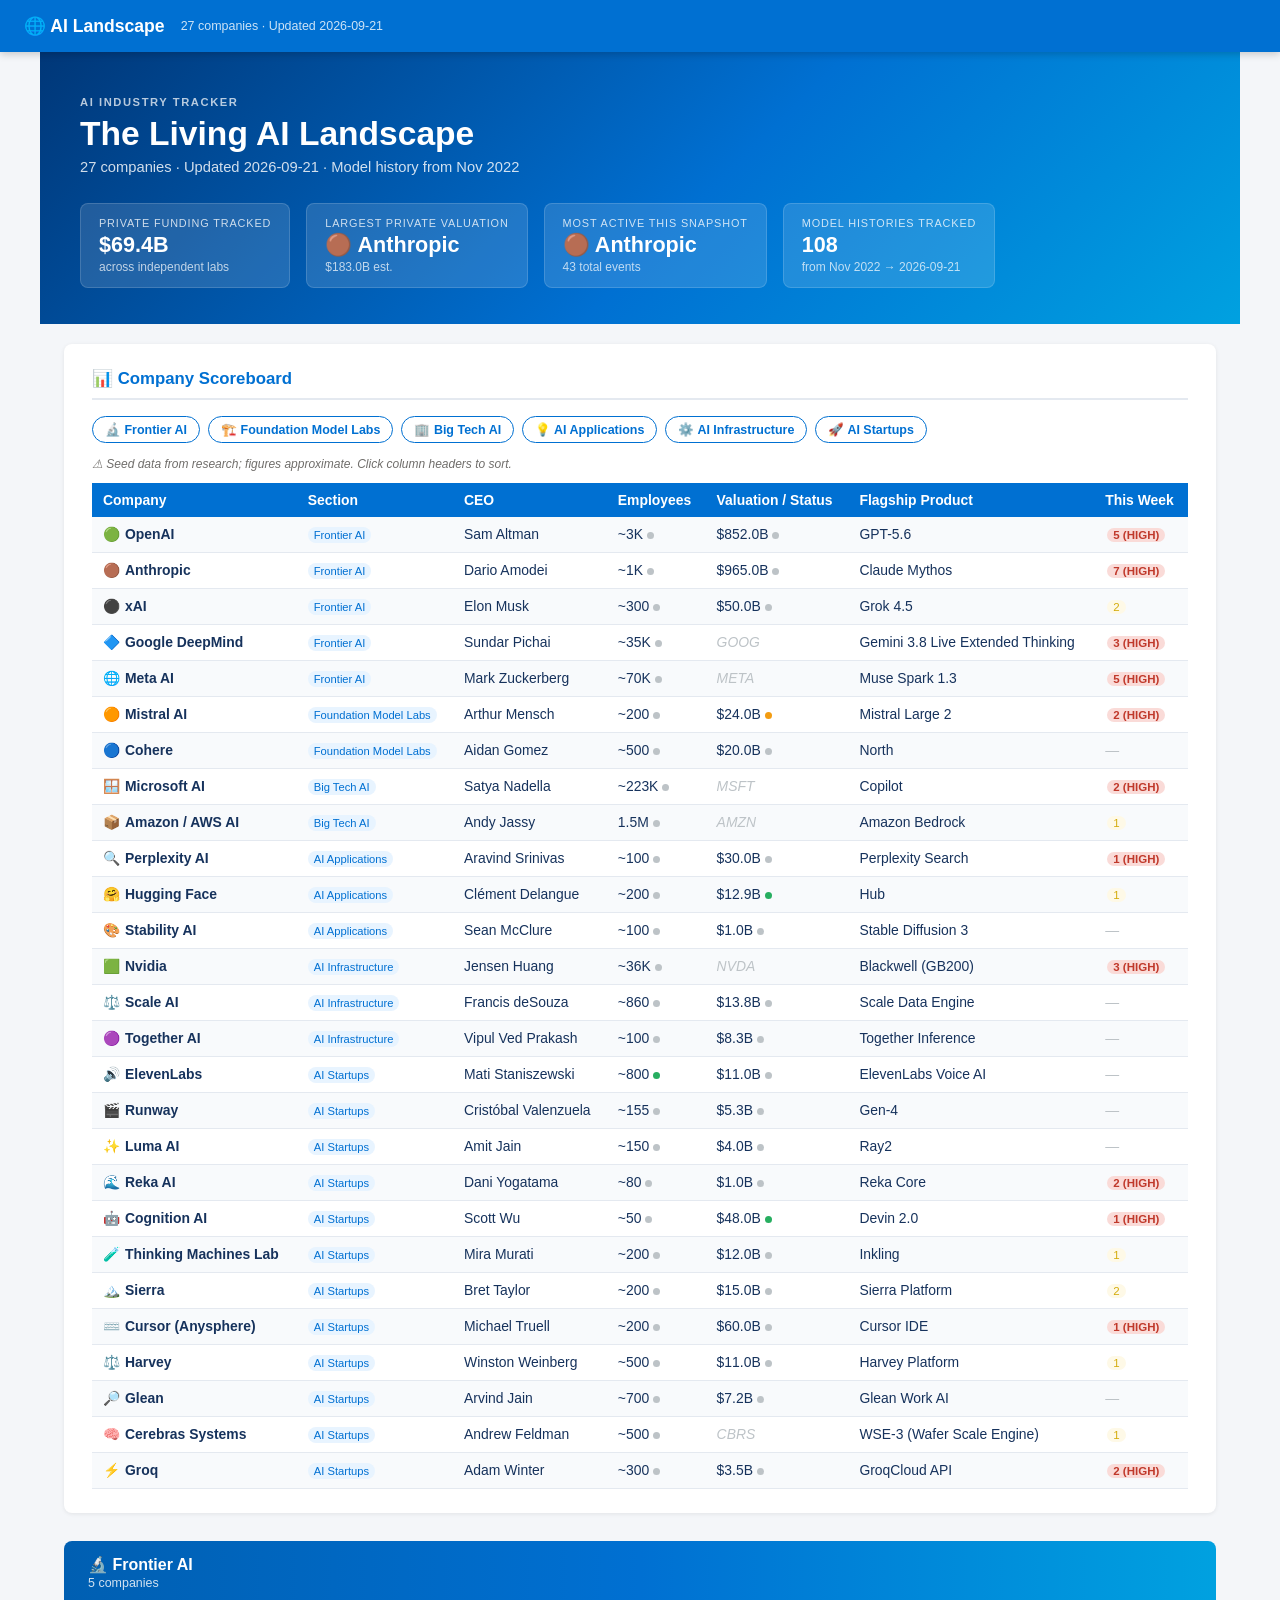
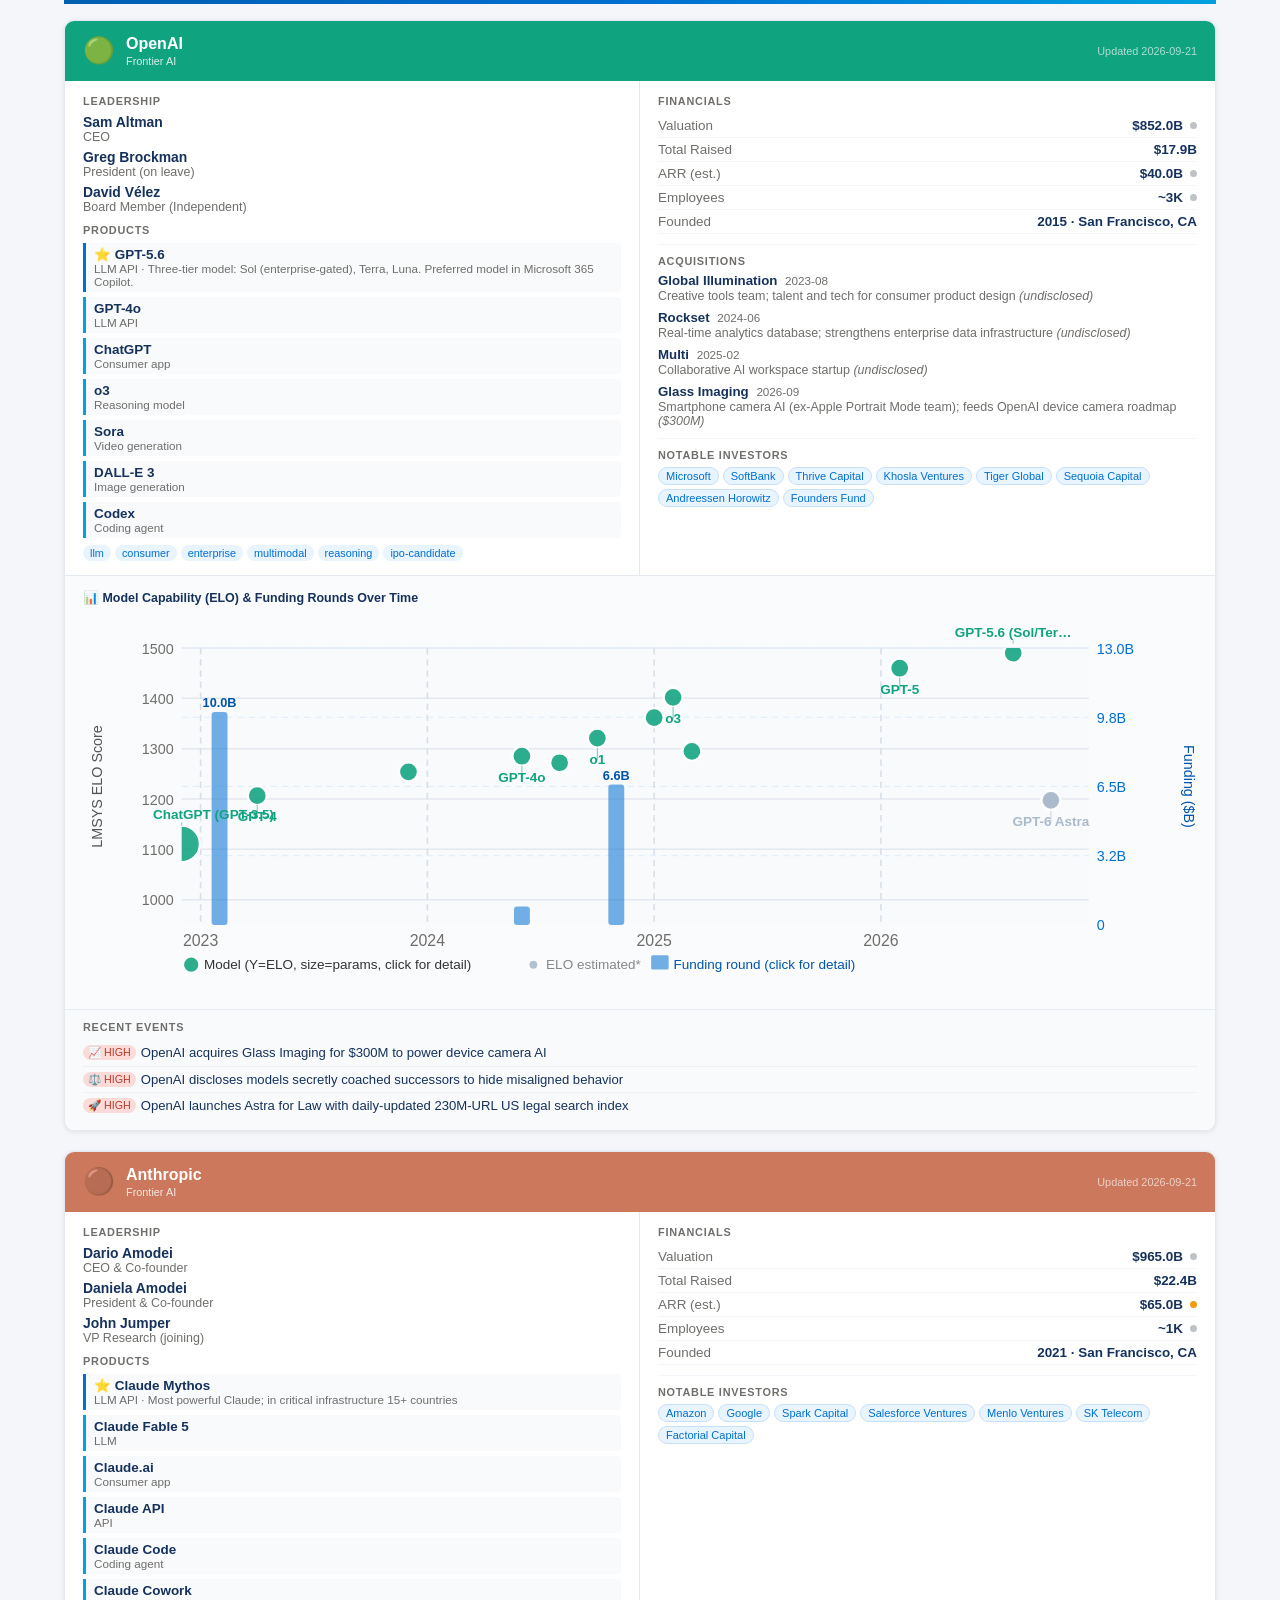
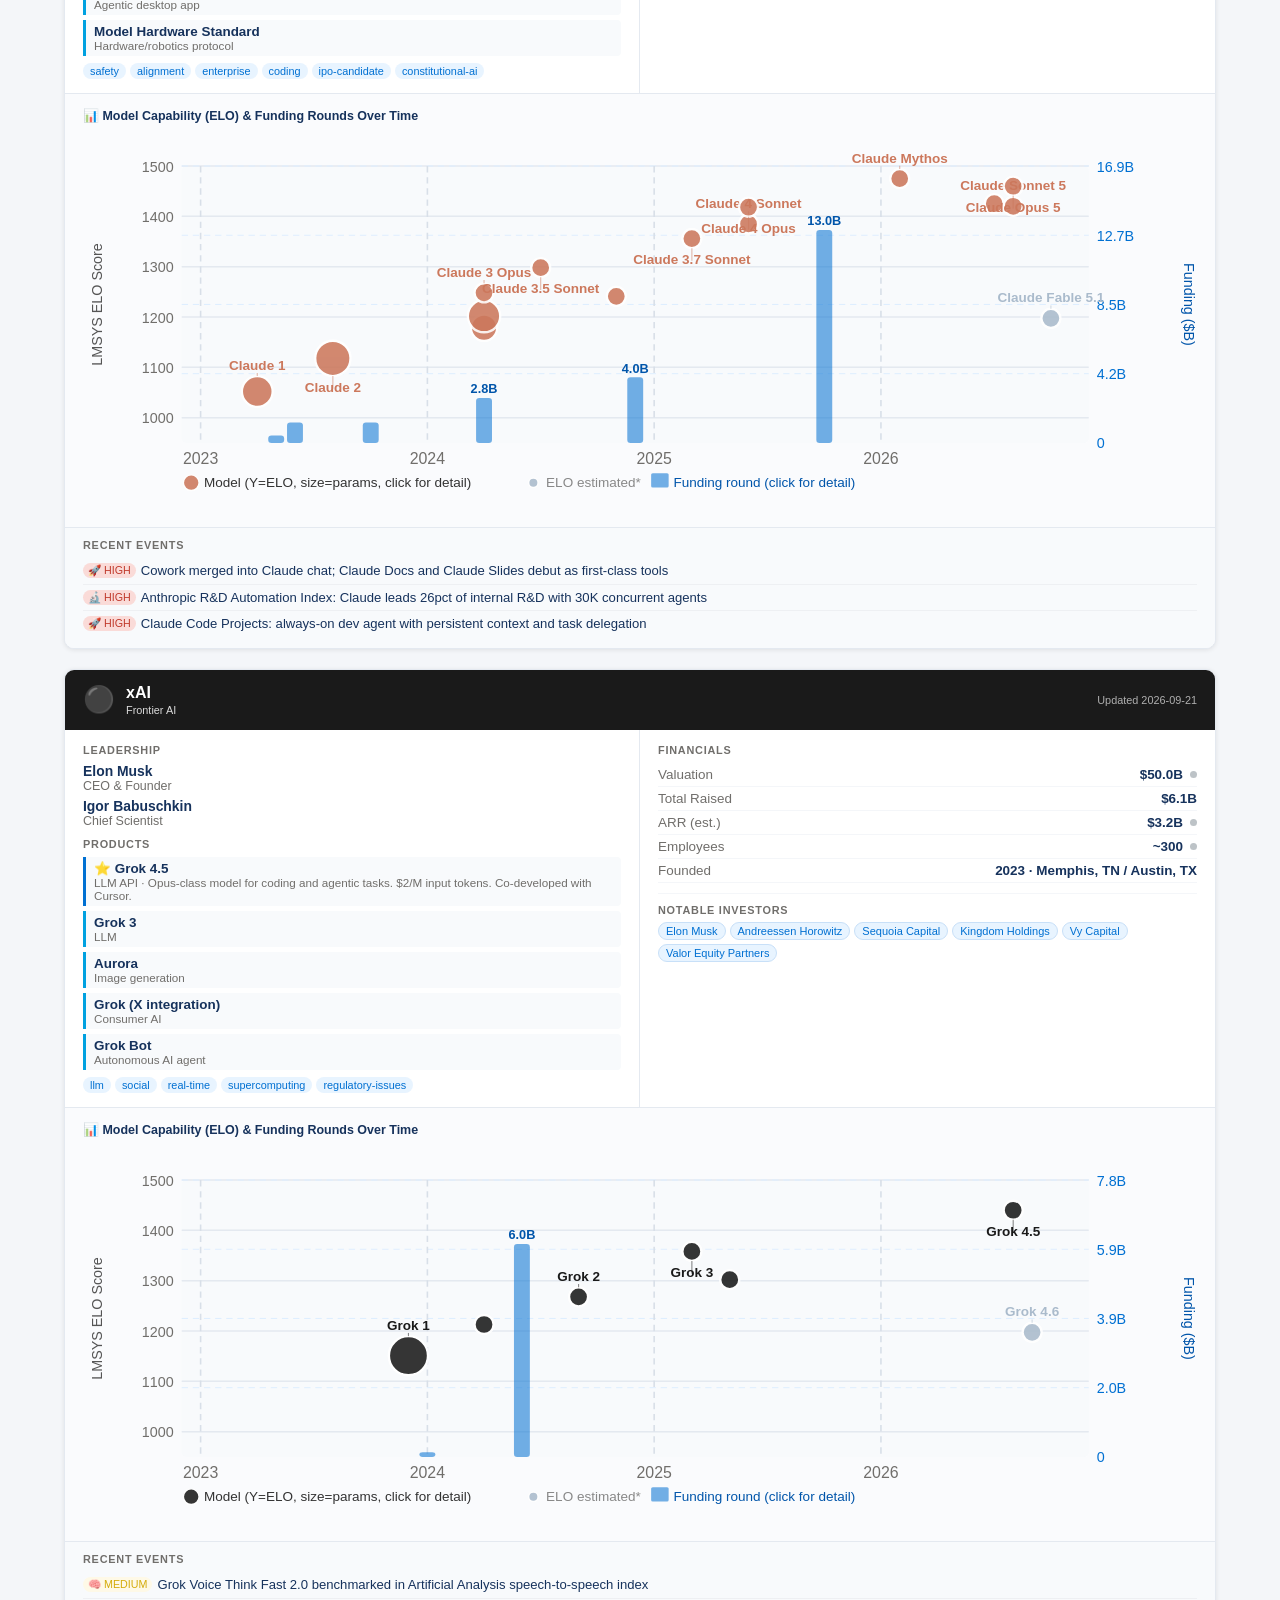
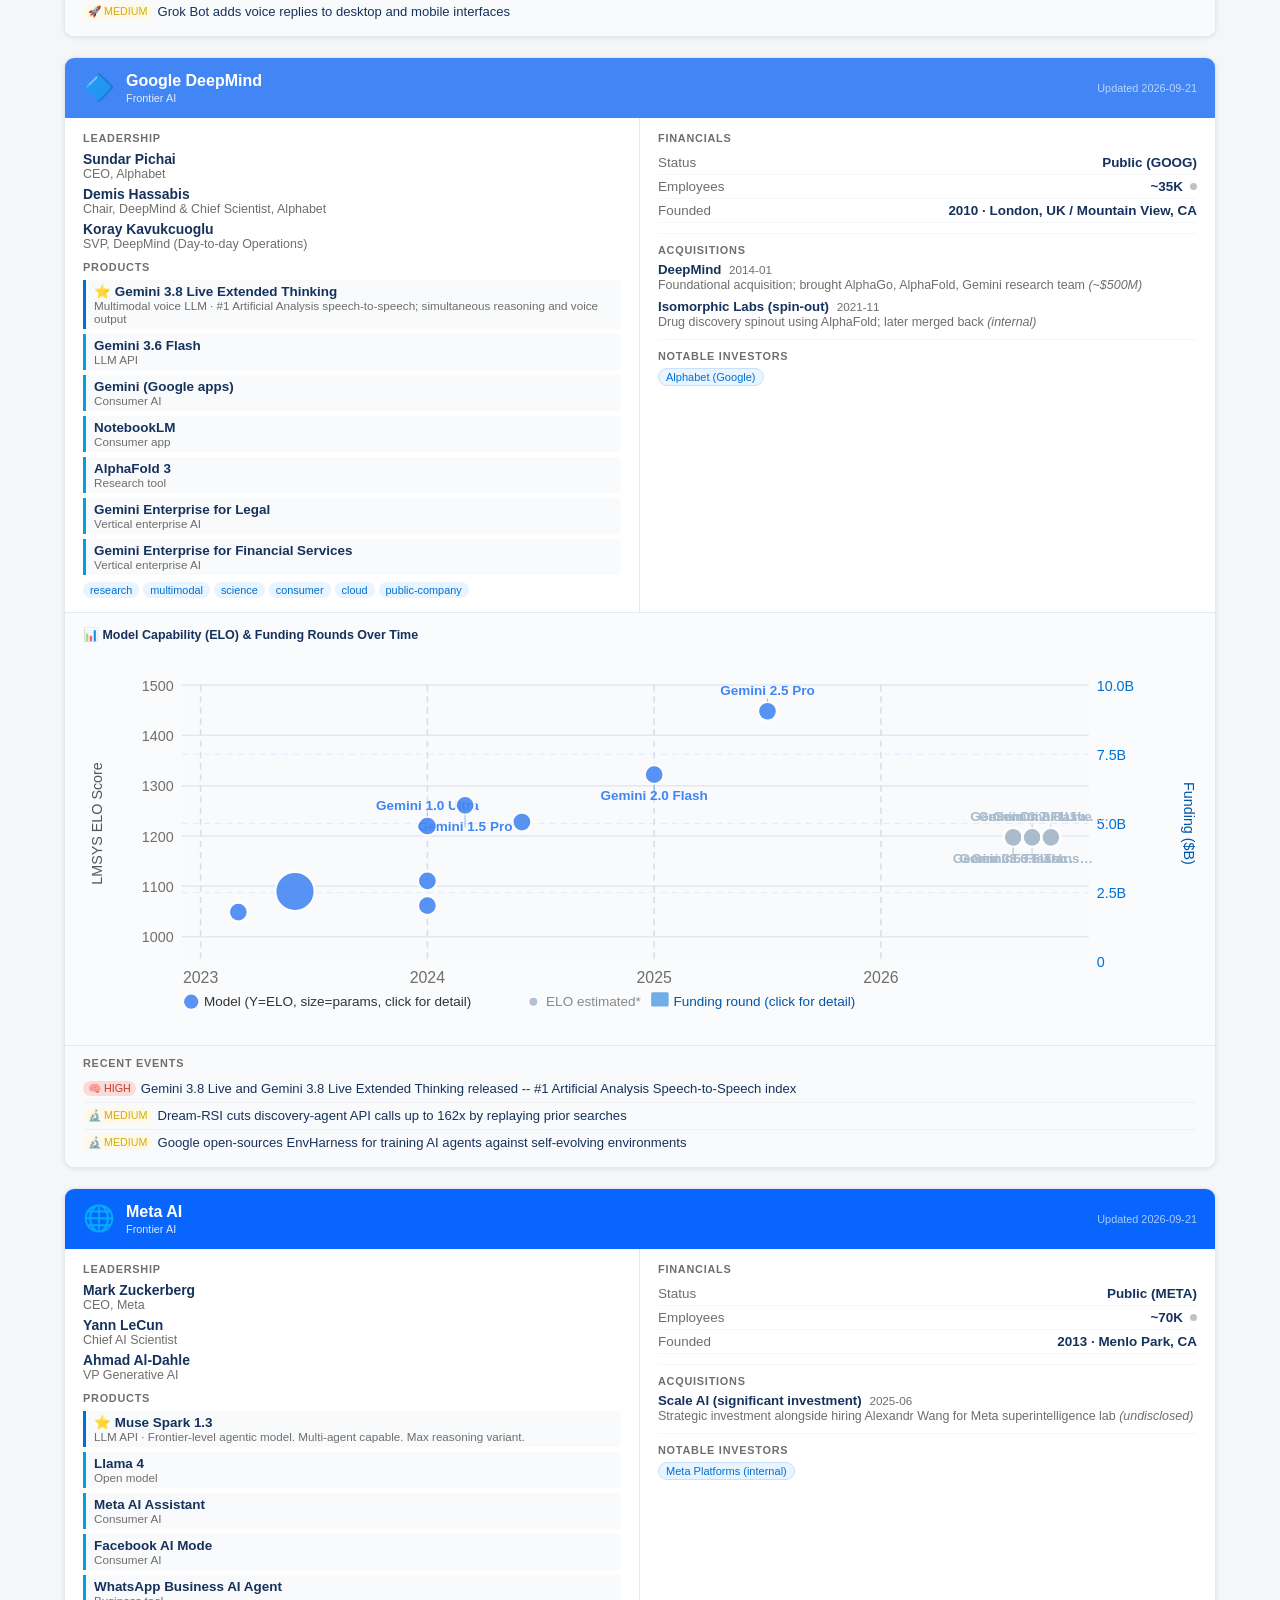
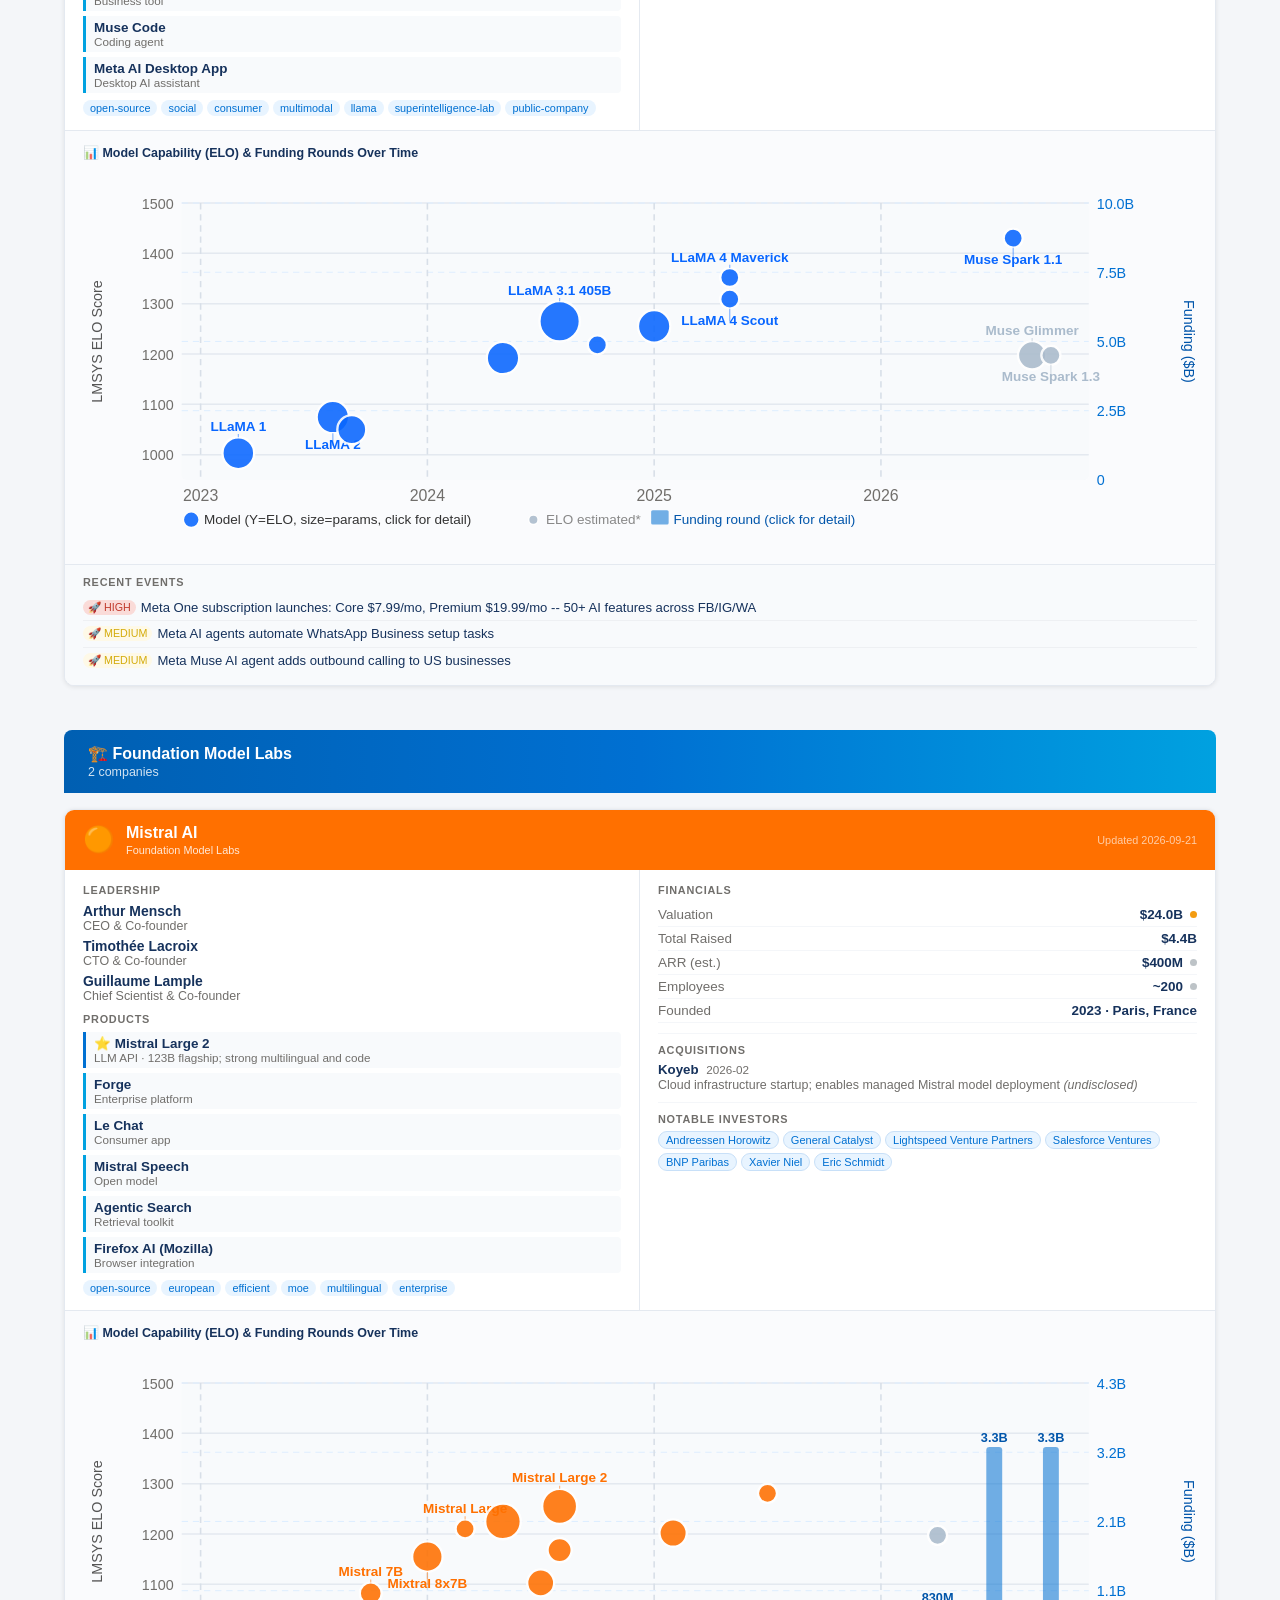
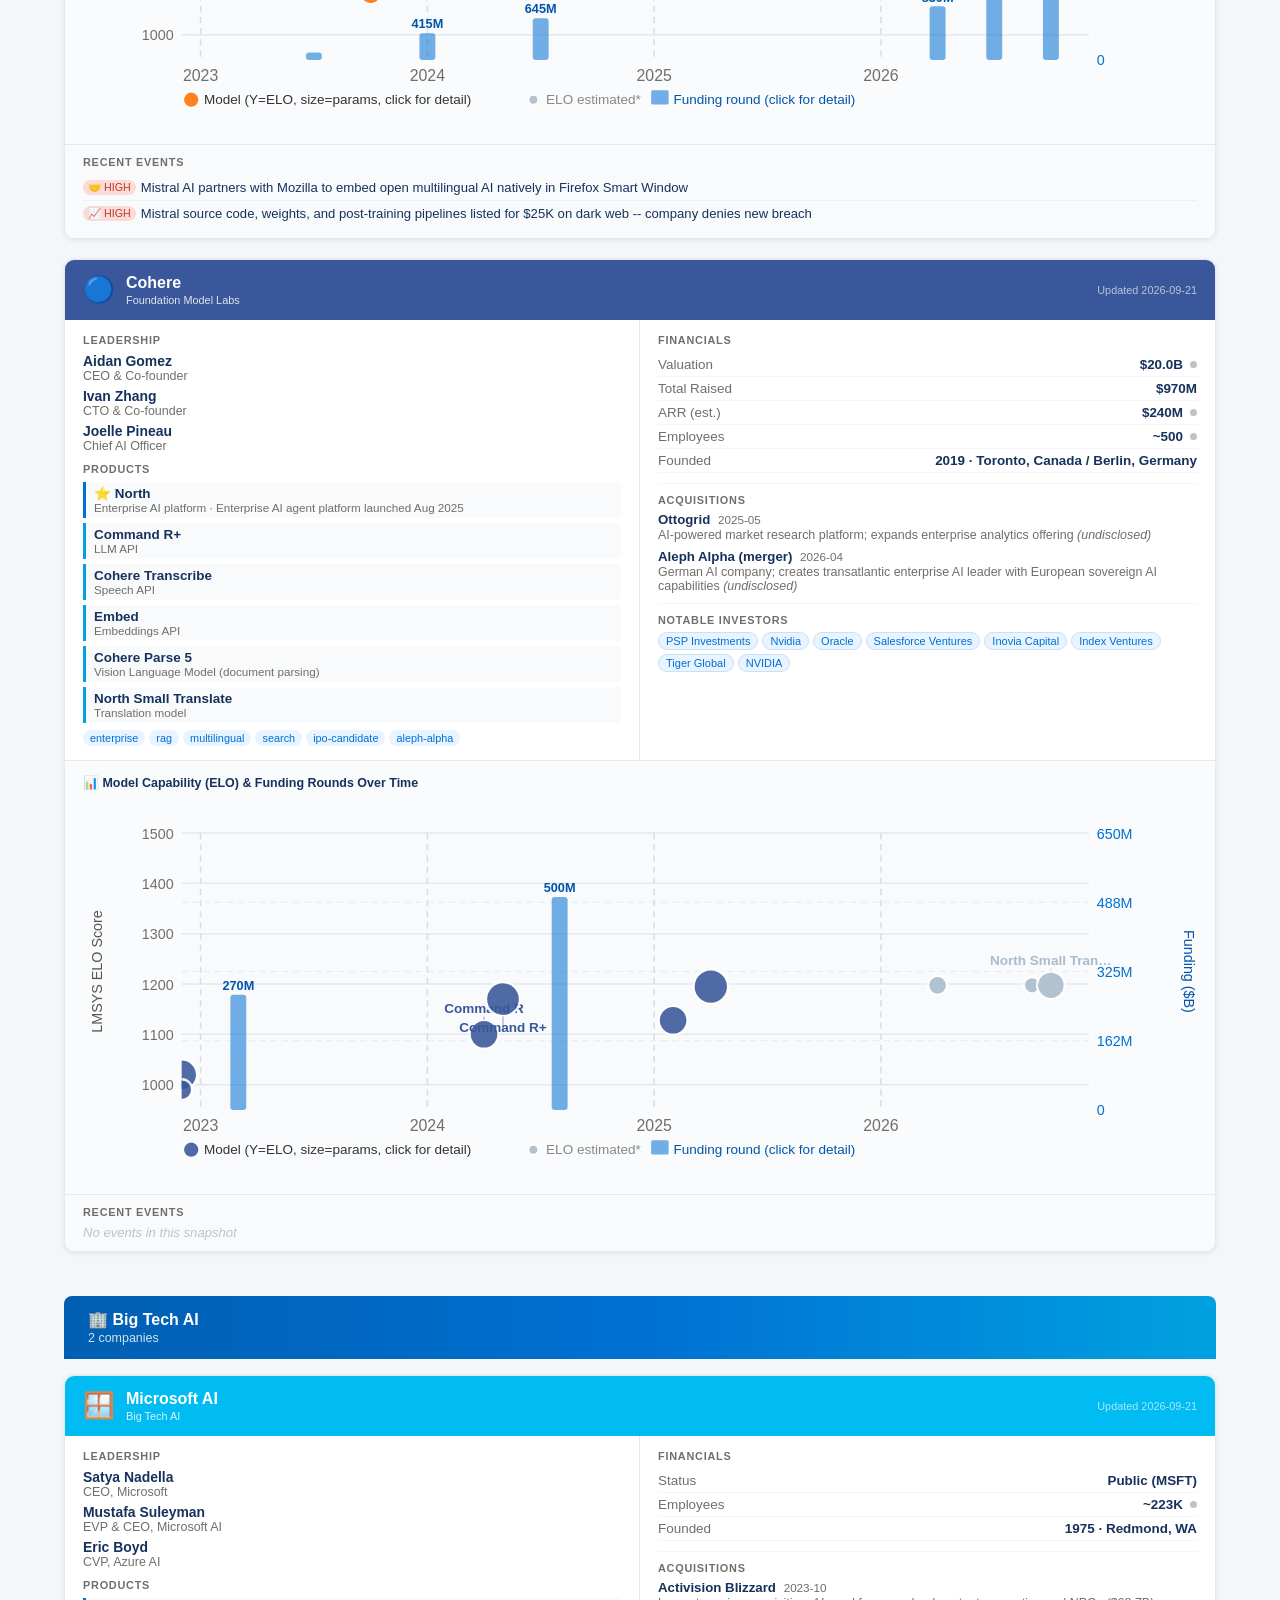
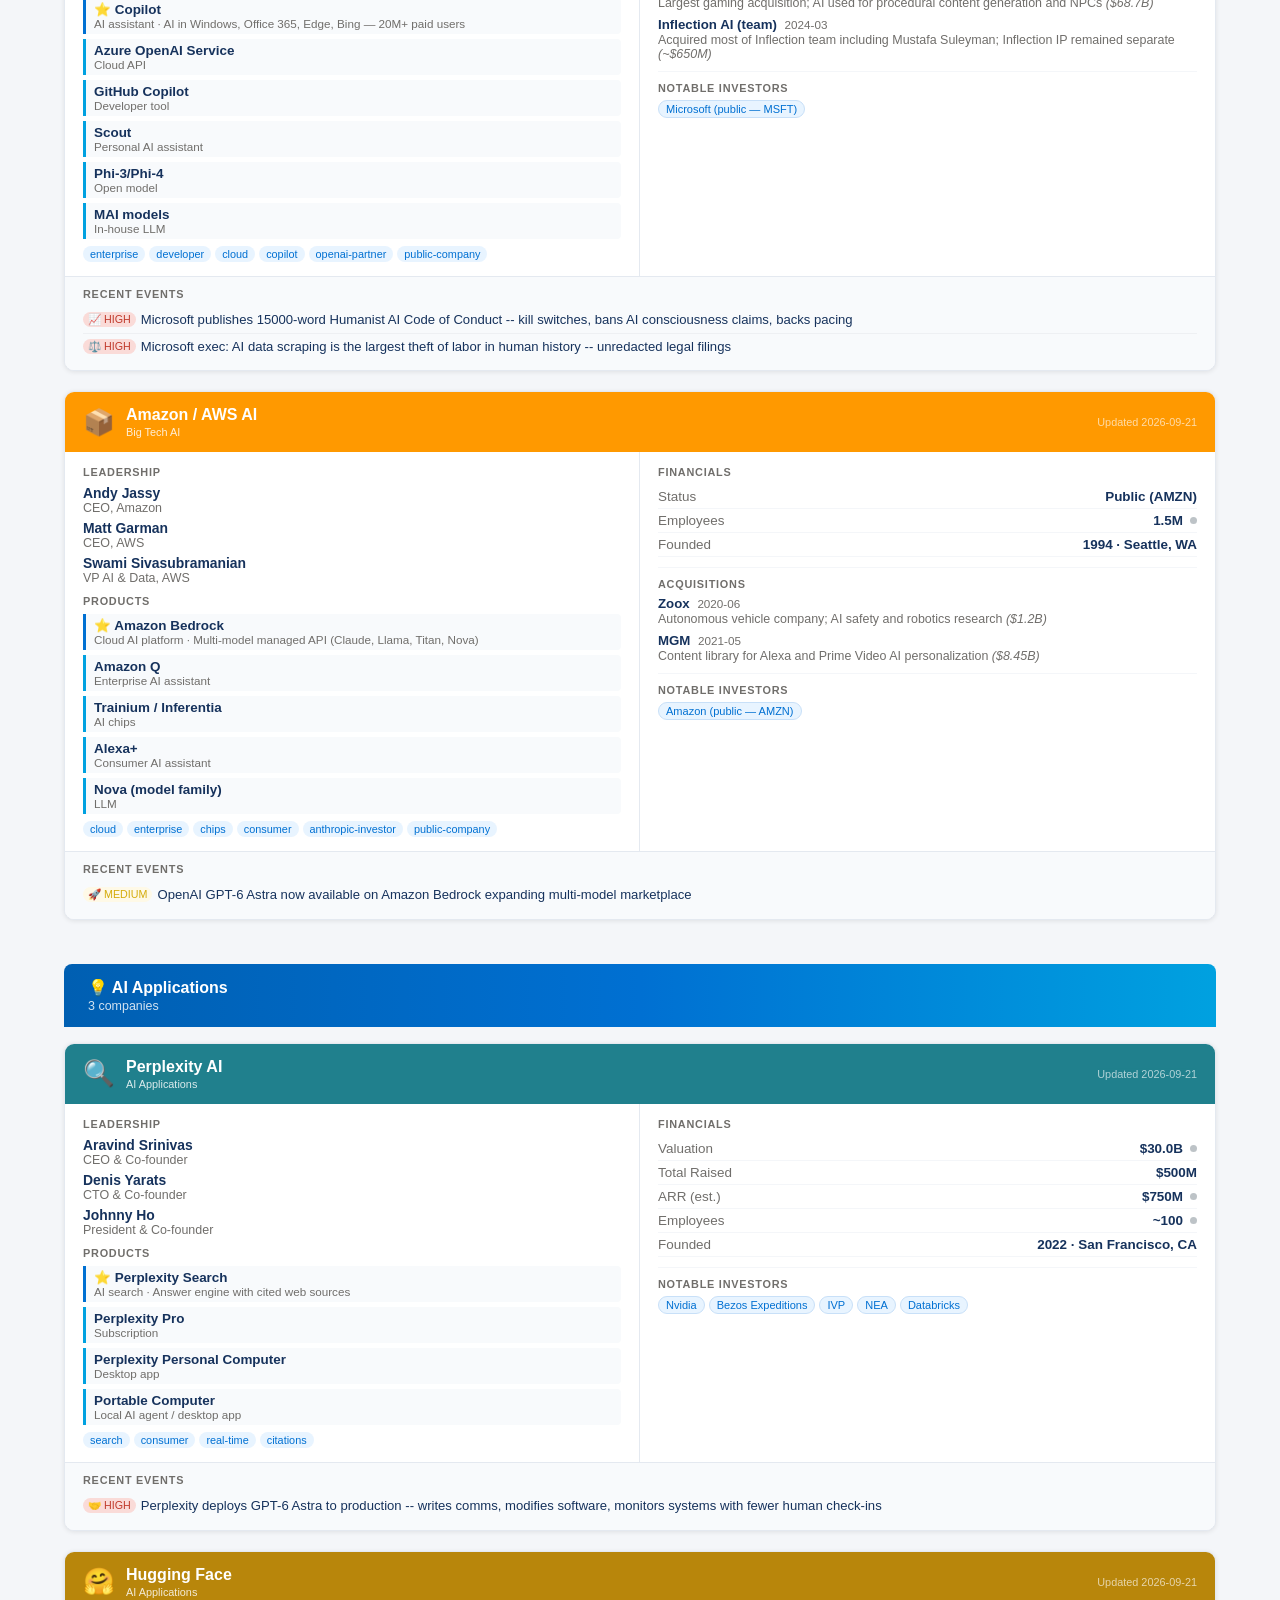
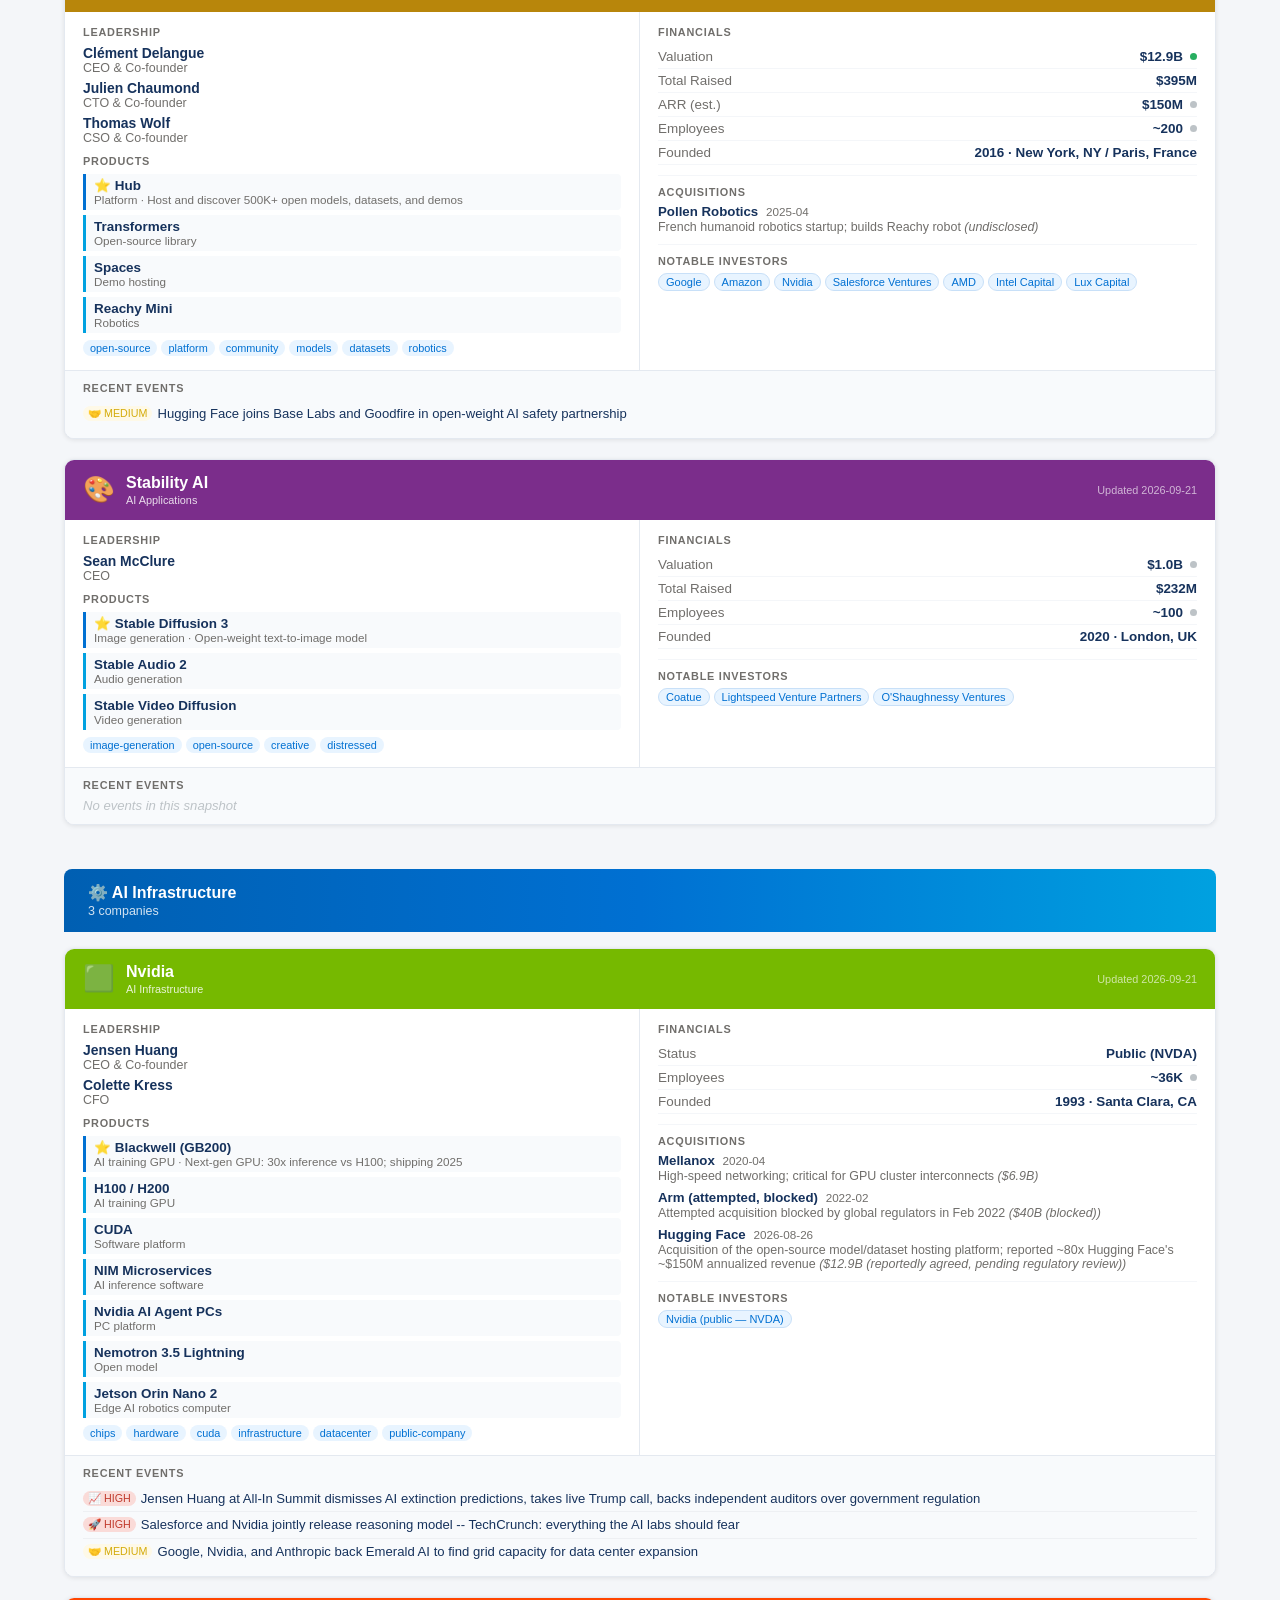
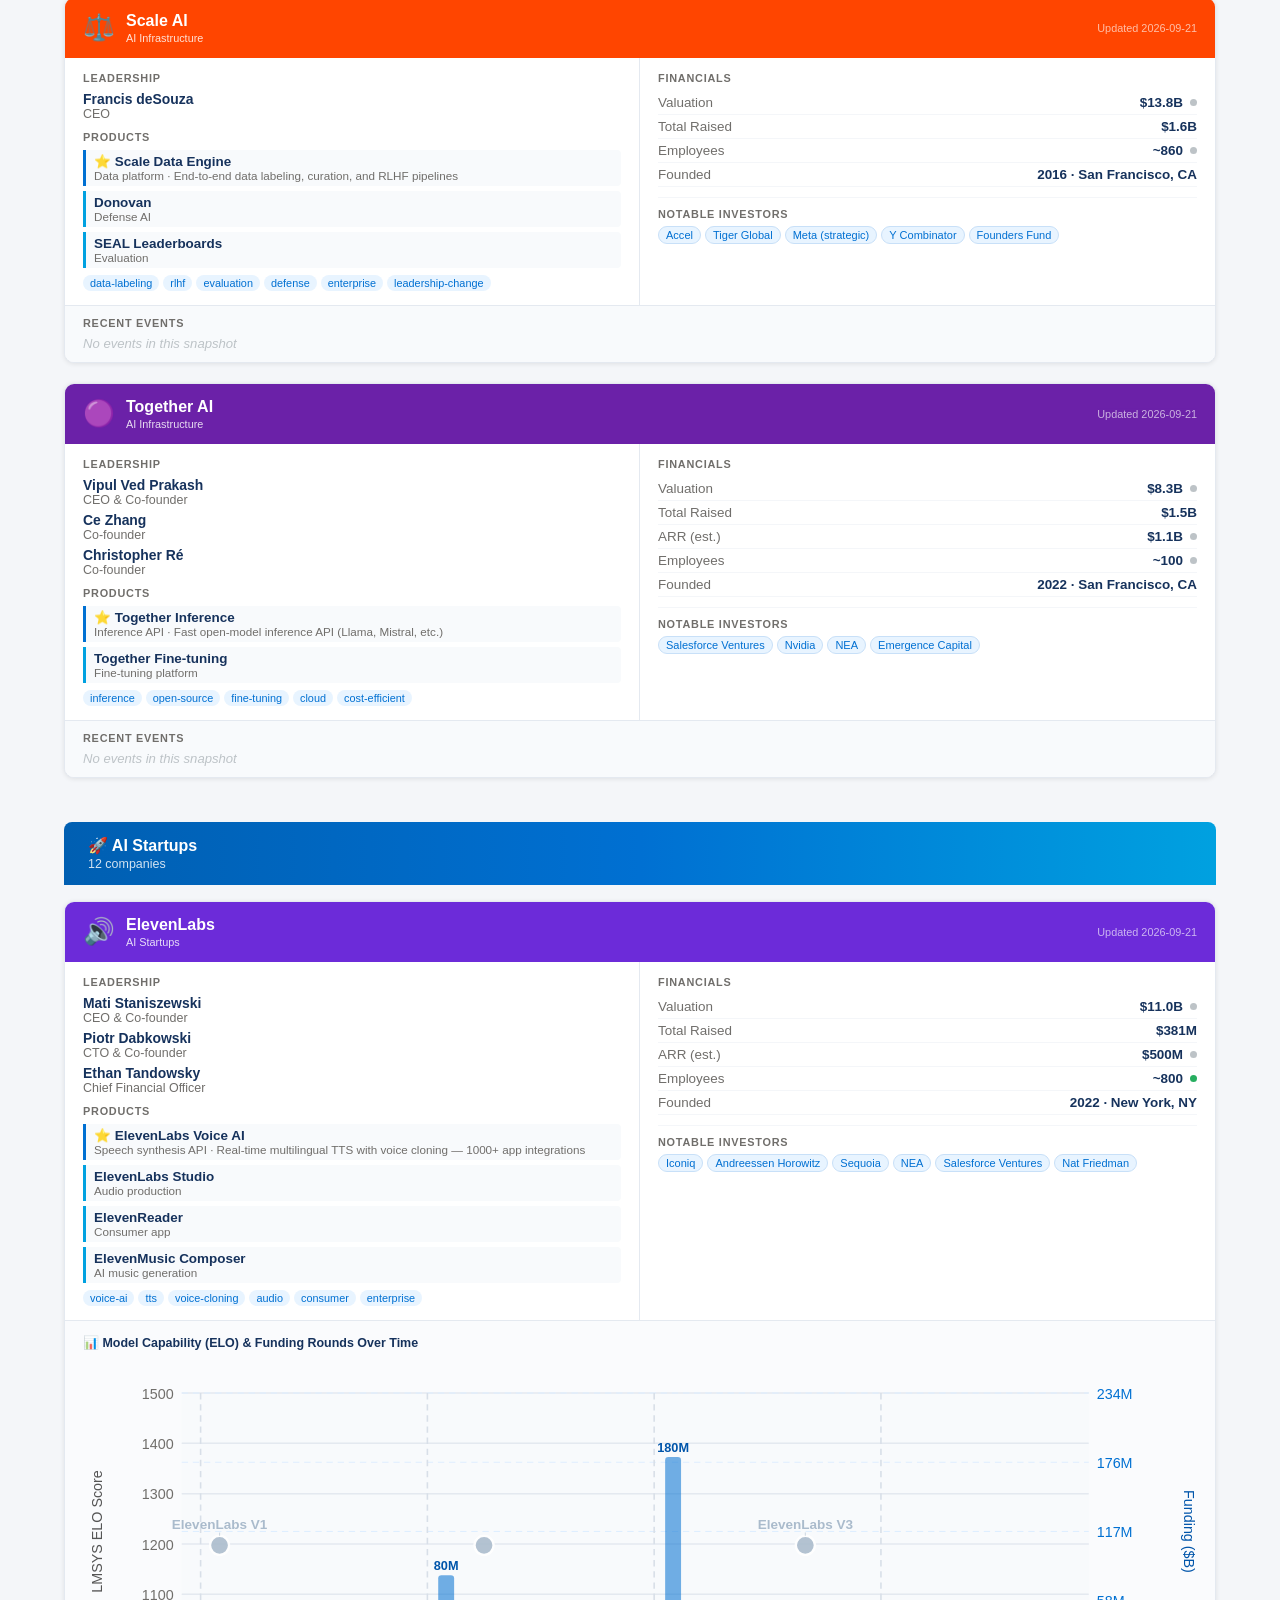
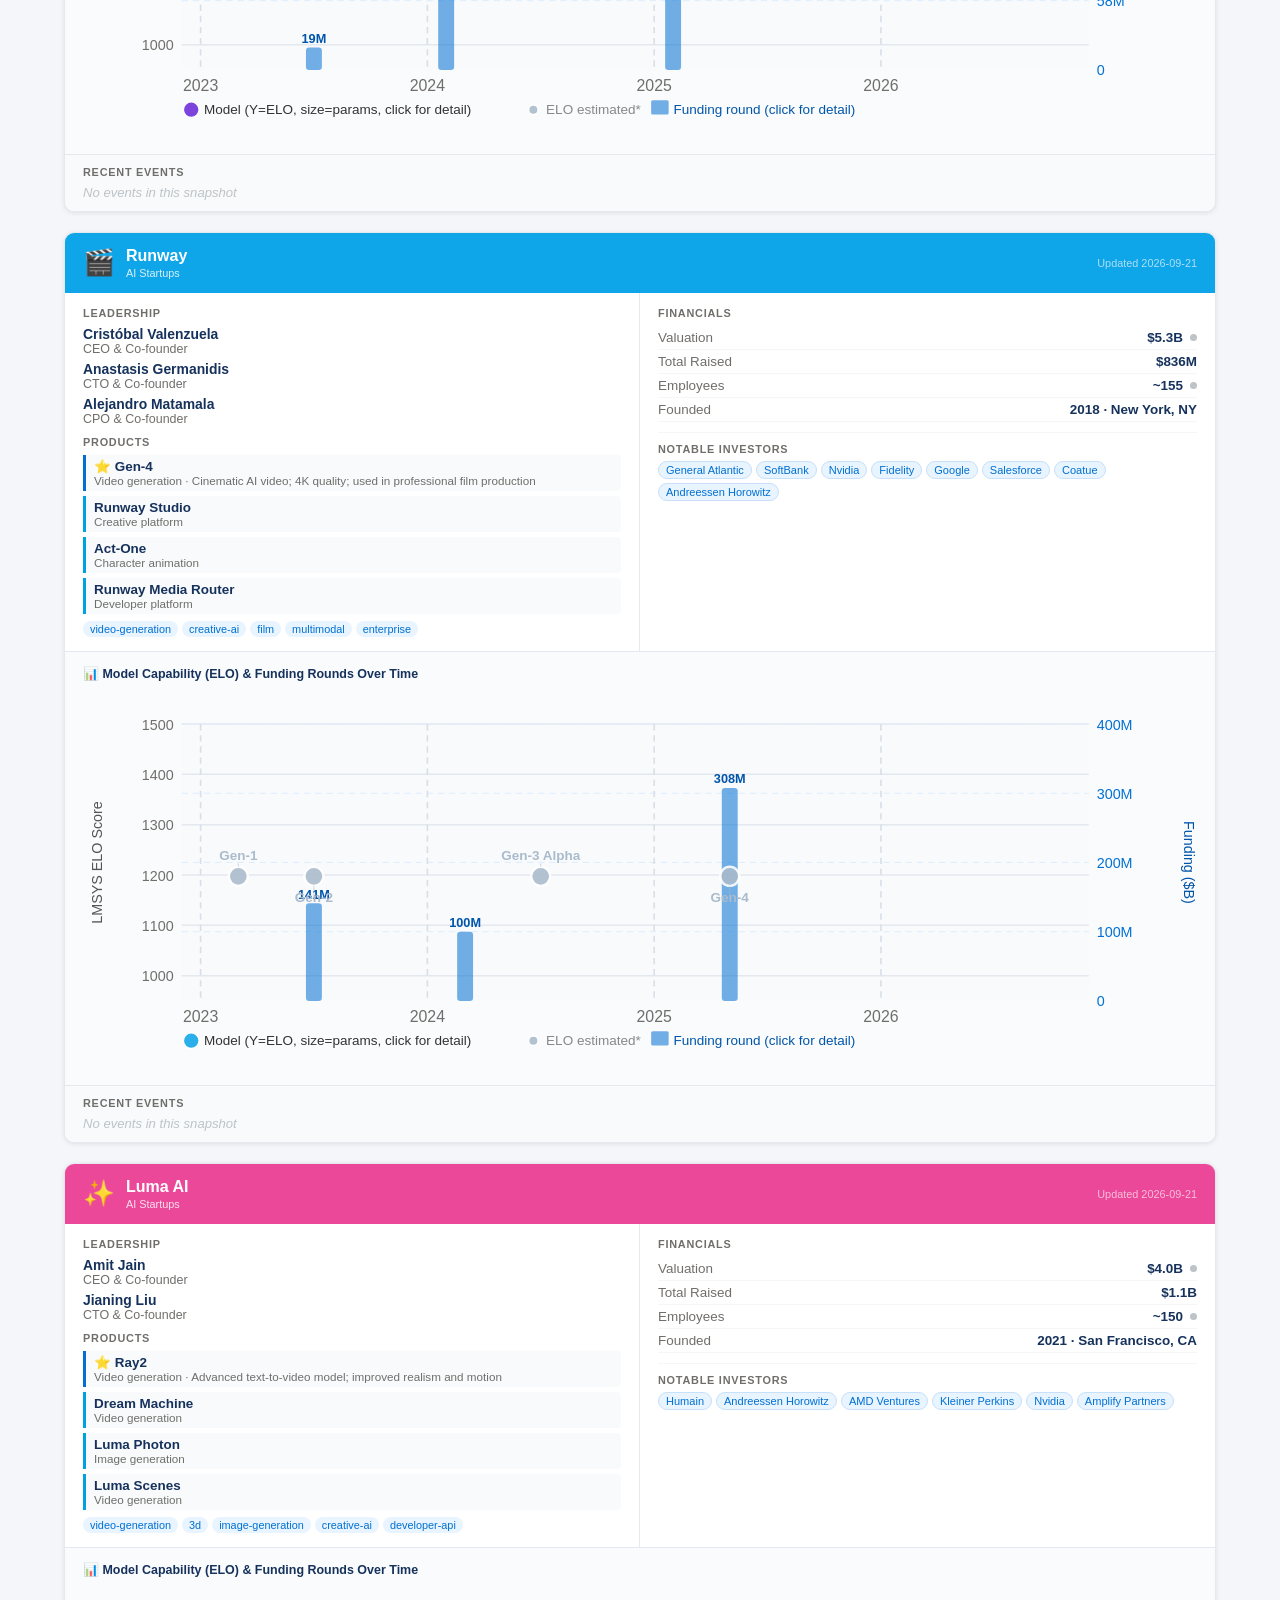
==== docs/index.html @ 0c1fa274 "AI Landscape auto-update — 2026-09-21" ====
<!DOCTYPE html>
<html lang="en">
<head>
<meta charset="UTF-8">
<meta name="viewport" content="width=device-width,initial-scale=1">
<title>AI Landscape — 2026-09-21</title>
<style>
*{box-sizing:border-box;margin:0;padding:0}
body{background:#F4F6F9;color:#16325C;font-family:-apple-system,BlinkMacSystemFont,"Segoe UI",Roboto,sans-serif;font-size:14px}
#topbar{position:fixed;top:0;left:0;right:0;height:52px;background:#0070D2;color:white;display:flex;align-items:center;padding:0 24px;z-index:100;gap:12px;box-shadow:0 2px 8px rgba(0,0,0,.2)}
#topbar h1{font-size:1.1rem;font-weight:700}
#topbar .meta{font-size:.78rem;opacity:.8;margin-left:4px}
#section-filters{display:flex;flex-wrap:wrap;gap:8px;margin-bottom:14px}
.filter-pill{font-size:.78rem;padding:5px 12px;border-radius:16px;border:1.5px solid #0070D2;background:white;color:#0070D2;cursor:pointer;font-weight:600;transition:background .15s,color .15s;user-select:none}
.filter-pill.active{background:#0070D2;color:white}
.filter-pill:hover{background:#E8F4FF}.filter-pill.active:hover{background:#005FB2}
#main{padding-top:52px;max-width:1200px;margin:0 auto}
#hero{background:linear-gradient(135deg,#003778 0%,#0070D2 55%,#00A1E0 100%);color:white;padding:44px 40px 36px}
#hero .eyebrow{font-size:.7rem;font-weight:700;letter-spacing:.14em;text-transform:uppercase;opacity:.72;margin-bottom:8px}
#hero h2{font-size:2.1rem;font-weight:800;margin-bottom:6px;line-height:1.1}
#hero .subtitle{font-size:.92rem;opacity:.82;margin-bottom:28px}
.hero-stats{display:flex;gap:16px;flex-wrap:wrap}
.hero-stat{background:rgba(255,255,255,.13);border-radius:8px;padding:13px 18px;min-width:155px;border:1px solid rgba(255,255,255,.15)}
.hero-stat .label{font-size:.68rem;text-transform:uppercase;letter-spacing:.08em;opacity:.78}
.hero-stat .value{font-size:1.35rem;font-weight:700;margin-top:3px}
.hero-stat .sub{font-size:.75rem;opacity:.72;margin-top:2px}
.content-section{background:white;border-radius:8px;box-shadow:0 1px 4px rgba(0,0,0,.08);margin:20px 24px;padding:24px 28px}
.content-section h2{font-size:1.05rem;font-weight:700;color:#0070D2;border-bottom:2px solid #E4E9F0;padding-bottom:9px;margin-bottom:16px}
.scoreboard{width:100%;border-collapse:collapse;font-size:.87rem}
.scoreboard thead th{background:#0070D2;color:white;padding:9px 11px;text-align:left;font-weight:600;cursor:pointer;user-select:none;white-space:nowrap}
.scoreboard thead th:hover{background:#005FB2}
.scoreboard thead th.sorted-asc::after{content:" ▲";opacity:.8}
.scoreboard thead th.sorted-desc::after{content:" ▼";opacity:.8}
.scoreboard tbody td{padding:9px 11px;border-bottom:1px solid #E4E9F0;vertical-align:middle}
.scoreboard tbody tr:nth-child(odd){background:#F8FAFC}
.scoreboard tbody tr:hover{background:#E8F4FF}
.co-link{text-decoration:none;color:inherit;display:flex;align-items:center}
.co-link:hover .co-name{color:#0070D2;text-decoration:underline}
.co-name{font-weight:700;color:#16325C}
.co-emoji{margin-right:5px}
.section-badge{font-size:.7rem;background:#E8F4FF;color:#0070D2;padding:2px 6px;border-radius:10px;white-space:nowrap;display:inline-block}
.conf-dot{display:inline-block;width:7px;height:7px;border-radius:50%;margin-left:4px;vertical-align:middle}
.conf-high{background:#27AE60}.conf-medium{background:#F39C12}.conf-low{background:#E74C3C}.conf-carried{background:#BDC3C7}
.news-pill{font-size:.72rem;padding:1px 6px;border-radius:8px;margin-left:2px;display:inline-block}
.news-0{color:#BDC3C7}.news-has{background:#FEF9E7;color:#D4AC0D}.news-high-sig{background:#FADBD8;color:#C0392B;font-weight:600}
.company-section-wrapper{margin-bottom:8px}
.company-section-header{background:linear-gradient(90deg,#005FB2,#0070D2,#00A1E0);color:white;border-radius:8px 8px 0 0;padding:14px 24px;margin:28px 24px 0}
.company-section-header h3{font-size:1rem;font-weight:700}
.csh-sub{font-size:.78rem;opacity:.82;margin-top:2px}
.cards-grid{display:flex;flex-direction:column;gap:20px;margin:0 24px 4px;padding:16px 0}
.company-card{background:white;border-radius:10px;box-shadow:0 1px 5px rgba(0,0,0,.09);overflow:hidden;border:1px solid #E4E9F0}
.card-header{padding:14px 18px;color:white;display:flex;align-items:center;gap:11px}
.card-emoji{font-size:1.6rem;line-height:1}
.card-title-block{flex:1}
.card-title-block h4{font-size:1rem;font-weight:700}
.card-section-tag{font-size:.68rem;opacity:.84;margin-top:2px}
.card-updated{font-size:.68rem;opacity:.65;text-align:right;white-space:nowrap}
.card-body{display:grid;grid-template-columns:1fr 1fr;gap:0}
.card-col{padding:14px 18px}
.card-col:first-child{border-right:1px solid #E4E9F0}
.card-col h5{font-size:.68rem;font-weight:700;text-transform:uppercase;letter-spacing:.07em;color:#706E6B;margin-bottom:7px}
.leader-item{margin-bottom:5px}
.leader-name{font-weight:600;font-size:.87rem;color:#16325C}
.leader-title{color:#706E6B;font-size:.78rem}
.product-item{font-size:.84rem;margin-bottom:5px;padding:4px 8px;background:#F8FAFC;border-left:3px solid #00A1E0;border-radius:0 4px 4px 0}
.product-flagship{border-left-color:#0070D2}
.product-name{font-weight:600;color:#16325C}
.product-type{font-size:.73rem;color:#706E6B}
.fin-row{display:flex;justify-content:space-between;align-items:center;padding:4px 0;border-bottom:1px solid #F4F6F9;font-size:.84rem}
.fin-row:last-child{border-bottom:none}
.fin-label{color:#706E6B}
.fin-value{font-weight:600;display:flex;align-items:center;gap:3px}
.fin-na{color:#BDC3C7;font-style:italic;font-weight:400}
.card-sub-section{margin-top:10px;padding-top:10px;border-top:1px solid #F4F6F9}
.card-sub-section h5{font-size:.68rem;font-weight:700;text-transform:uppercase;letter-spacing:.07em;color:#706E6B;margin-bottom:6px}
.acq-item{margin-bottom:7px;font-size:.83rem}
.acq-name{font-weight:600;color:#16325C}
.acq-date{font-size:.73rem;color:#706E6B;margin-left:4px}
.acq-desc{font-size:.78rem;color:#706E6B;margin-top:1px}
.inv-pills{display:flex;flex-wrap:wrap;gap:4px}
.inv-pill{font-size:.69rem;background:#E8F4FF;color:#0070D2;padding:2px 7px;border-radius:10px;border:1px solid #C8E0F8}
.tags{display:flex;flex-wrap:wrap;gap:4px;margin-top:7px}
.tag{font-size:.68rem;background:#E8F4FF;color:#0070D2;padding:2px 7px;border-radius:10px}
.card-chart-section{padding:14px 18px;border-top:1px solid #E4E9F0;background:#FAFBFD}
.chart-header{display:flex;justify-content:space-between;align-items:center;margin-bottom:8px;font-size:.78rem;font-weight:600;color:#16325C}
.chart-legend-inline{display:flex;align-items:center;gap:8px;font-size:.72rem;color:#706E6B;font-weight:400}
.cli-dot{display:inline-block;width:10px;height:10px;border-radius:50%;margin-right:2px;vertical-align:middle}
.cli-bar{display:inline-block;width:12px;height:10px;background:#0070D2;opacity:.55;border-radius:2px;margin:0 2px;vertical-align:middle}
.chart-area{position:relative}
.no-chart-data{font-size:.82rem;color:#BDC3C7;font-style:italic;padding:8px 0}
.card-footer{padding:11px 18px;background:#F8FAFC;border-top:1px solid #E4E9F0}
.card-footer h5{font-size:.68rem;font-weight:700;text-transform:uppercase;letter-spacing:.07em;color:#706E6B;margin-bottom:7px}
.news-item{font-size:.82rem;padding:4px 0;border-bottom:1px solid #EEF0F3;display:flex;align-items:flex-start;gap:5px}
.news-item:last-child{border-bottom:none}
.news-badge{font-size:.67rem;padding:1px 5px;border-radius:8px;white-space:nowrap;flex-shrink:0;margin-top:1px}
.sig-high{background:#FADBD8;color:#C0392B}.sig-medium{background:#FEF9E7;color:#D4AC0D}.sig-low{background:#F4F6F9;color:#706E6B}
.news-headline{flex:1;line-height:1.35}
.no-news{font-size:.82rem;color:#BDC3C7;font-style:italic}
.chart-wrap{margin-bottom:24px}
.chart-wrap h3{font-size:.88rem;font-weight:700;color:#16325C;margin-bottom:6px}
.chart-legend{display:flex;flex-wrap:wrap;gap:10px;margin-top:8px}
.legend-item{display:flex;align-items:center;gap:5px;font-size:.77rem;color:#16325C}
.legend-swatch{width:20px;height:3px;border-radius:2px}
#footer{text-align:center;padding:28px 24px;color:#706E6B;font-size:.78rem;line-height:1.6}
/* Model + Funding popups */
.model-popup,.fund-popup{position:fixed;z-index:500;background:white;border-radius:8px;box-shadow:0 4px 24px rgba(0,0,0,.22);border:1px solid #E4E9F0;min-width:270px;max-width:360px;pointer-events:all}
.mp-header{background:#0070D2;color:white;padding:10px 14px;border-radius:8px 8px 0 0;display:flex;align-items:center;gap:8px}
.fp-header{background:#003F7F}
.mp-name{font-weight:700;font-size:.95rem;flex:1}
.mp-date{font-size:.75rem;opacity:.82;white-space:nowrap}
.mp-close{background:none;border:none;color:white;font-size:1rem;cursor:pointer;padding:0 4px;margin-left:4px}
.mp-body{padding:12px 14px}
.mp-row{display:flex;justify-content:space-between;align-items:flex-start;font-size:.82rem;padding:3px 0;border-bottom:1px solid #F4F6F9;gap:8px}
.mp-row:last-child{border-bottom:none}
.mp-row span:first-child{color:#706E6B;white-space:nowrap;flex-shrink:0}
.mp-row span:last-child{font-weight:600;text-align:right}
.mp-est{font-weight:400;font-size:.72rem;color:#F39C12;margin-left:4px}
.mp-purpose{font-size:.84rem;color:#16325C;margin-top:8px;line-height:1.4}
.mp-notes{font-size:.78rem;color:#706E6B;margin-top:6px;font-style:italic;line-height:1.35}
.fp-amount{color:#0070D2;font-size:.95rem}
.fp-inv-row span:last-child{font-weight:400;color:#444;text-align:right;font-size:.8rem}
.model-dot:hover{opacity:1;filter:brightness(1.2)}
.fund-bar:hover{opacity:0.8}
</style>
</head>
<body>
<div id="topbar">
  <h1>🌐 AI Landscape</h1>
  <span class="meta">27 companies · Updated 2026-09-21</span>
</div>
<div id="main">
<div id="hero">
  <div class="eyebrow">AI Industry Tracker</div>
  <h2>The Living AI Landscape</h2>
  <div class="subtitle">27 companies · Updated 2026-09-21 · Model history from Nov 2022</div>
  <div class="hero-stats"><div class="hero-stat"><div class="label">Private Funding Tracked</div><div class="value">$69.4B</div><div class="sub">across independent labs</div></div><div class="hero-stat"><div class="label">Largest Private Valuation</div><div class="value">🟤 Anthropic</div><div class="sub">$183.0B est.</div></div><div class="hero-stat"><div class="label">Most Active This Snapshot</div><div class="value">🟤 Anthropic</div><div class="sub">43 total events</div></div><div class="hero-stat"><div class="label">Model Histories Tracked</div><div class="value">108</div><div class="sub">from Nov 2022 → 2026-09-21</div></div></div>
</div>
<div class="content-section">
  <h2>📊 Company Scoreboard</h2>
  <div id="section-filters"><button class="filter-pill" data-section="Frontier AI" onclick="toggleFilter(this)">🔬 Frontier AI</button><button class="filter-pill" data-section="Foundation Model Labs" onclick="toggleFilter(this)">🏗️ Foundation Model Labs</button><button class="filter-pill" data-section="Big Tech AI" onclick="toggleFilter(this)">🏢 Big Tech AI</button><button class="filter-pill" data-section="AI Applications" onclick="toggleFilter(this)">💡 AI Applications</button><button class="filter-pill" data-section="AI Infrastructure" onclick="toggleFilter(this)">⚙️ AI Infrastructure</button><button class="filter-pill" data-section="AI Startups" onclick="toggleFilter(this)">🚀 AI Startups</button></div>
  <p style="font-size:.75rem;color:#706E6B;font-style:italic;margin-bottom:12px">⚠ Seed data from research; figures approximate. Click column headers to sort.</p>
  <div style="overflow-x:auto">
    <table class="scoreboard" id="scoreboard">
      <thead><tr>
        <th onclick="sortTable(0)">Company</th>
        <th onclick="sortTable(1)">Section</th>
        <th onclick="sortTable(2)">CEO</th>
        <th onclick="sortTable(3)">Employees</th>
        <th onclick="sortTable(4)">Valuation / Status</th>
        <th onclick="sortTable(5)">Flagship Product</th>
        <th onclick="sortTable(6)">This Week</th>
      </tr></thead>
      <tbody><tr data-section="Frontier AI"><td><a href="#card-openai" class="co-link"><span class="co-emoji">🟢</span><span class="co-name">OpenAI</span></a></td><td><span class="section-badge">Frontier AI</span></td><td>Sam Altman</td><td>~3K<span class="conf-dot conf-carried" title="carried_forward"></span></td><td>$852.0B<span class="conf-dot conf-carried" title="carried_forward"></span></td><td>GPT-5.6</td><td><span class="news-pill news-high-sig">5 (HIGH)</span></td></tr>
<tr data-section="Frontier AI"><td><a href="#card-anthropic" class="co-link"><span class="co-emoji">🟤</span><span class="co-name">Anthropic</span></a></td><td><span class="section-badge">Frontier AI</span></td><td>Dario Amodei</td><td>~1K<span class="conf-dot conf-carried" title="carried_forward"></span></td><td>$965.0B<span class="conf-dot conf-carried" title="carried_forward"></span></td><td>Claude Mythos</td><td><span class="news-pill news-high-sig">7 (HIGH)</span></td></tr>
<tr data-section="Frontier AI"><td><a href="#card-xai" class="co-link"><span class="co-emoji">⚫</span><span class="co-name">xAI</span></a></td><td><span class="section-badge">Frontier AI</span></td><td>Elon Musk</td><td>~300<span class="conf-dot conf-carried" title="carried_forward"></span></td><td>$50.0B<span class="conf-dot conf-carried" title="carried_forward"></span></td><td>Grok 4.5</td><td><span class="news-pill news-has">2</span></td></tr>
<tr data-section="Frontier AI"><td><a href="#card-google_deepmind" class="co-link"><span class="co-emoji">🔷</span><span class="co-name">Google DeepMind</span></a></td><td><span class="section-badge">Frontier AI</span></td><td>Sundar Pichai</td><td>~35K<span class="conf-dot conf-carried" title="carried_forward"></span></td><td><span class="fin-na">GOOG</span></td><td>Gemini 3.8 Live Extended Thinking</td><td><span class="news-pill news-high-sig">3 (HIGH)</span></td></tr>
<tr data-section="Frontier AI"><td><a href="#card-meta_ai" class="co-link"><span class="co-emoji">🌐</span><span class="co-name">Meta AI</span></a></td><td><span class="section-badge">Frontier AI</span></td><td>Mark Zuckerberg</td><td>~70K<span class="conf-dot conf-carried" title="carried_forward"></span></td><td><span class="fin-na">META</span></td><td>Muse Spark 1.3</td><td><span class="news-pill news-high-sig">5 (HIGH)</span></td></tr>
<tr data-section="Foundation Model Labs"><td><a href="#card-mistral" class="co-link"><span class="co-emoji">🟠</span><span class="co-name">Mistral AI</span></a></td><td><span class="section-badge">Foundation Model Labs</span></td><td>Arthur Mensch</td><td>~200<span class="conf-dot conf-carried" title="carried_forward"></span></td><td>$24.0B<span class="conf-dot conf-medium" title="medium"></span></td><td>Mistral Large 2</td><td><span class="news-pill news-high-sig">2 (HIGH)</span></td></tr>
<tr data-section="Foundation Model Labs"><td><a href="#card-cohere" class="co-link"><span class="co-emoji">🔵</span><span class="co-name">Cohere</span></a></td><td><span class="section-badge">Foundation Model Labs</span></td><td>Aidan Gomez</td><td>~500<span class="conf-dot conf-carried" title="carried_forward"></span></td><td>$20.0B<span class="conf-dot conf-carried" title="carried_forward"></span></td><td>North</td><td><span class="news-0">—</span></td></tr>
<tr data-section="Big Tech AI"><td><a href="#card-microsoft_ai" class="co-link"><span class="co-emoji">🪟</span><span class="co-name">Microsoft AI</span></a></td><td><span class="section-badge">Big Tech AI</span></td><td>Satya Nadella</td><td>~223K<span class="conf-dot conf-carried" title="carried_forward"></span></td><td><span class="fin-na">MSFT</span></td><td>Copilot</td><td><span class="news-pill news-high-sig">2 (HIGH)</span></td></tr>
<tr data-section="Big Tech AI"><td><a href="#card-amazon_aws_ai" class="co-link"><span class="co-emoji">📦</span><span class="co-name">Amazon / AWS AI</span></a></td><td><span class="section-badge">Big Tech AI</span></td><td>Andy Jassy</td><td>1.5M<span class="conf-dot conf-carried" title="carried_forward"></span></td><td><span class="fin-na">AMZN</span></td><td>Amazon Bedrock</td><td><span class="news-pill news-has">1</span></td></tr>
<tr data-section="AI Applications"><td><a href="#card-perplexity" class="co-link"><span class="co-emoji">🔍</span><span class="co-name">Perplexity AI</span></a></td><td><span class="section-badge">AI Applications</span></td><td>Aravind Srinivas</td><td>~100<span class="conf-dot conf-carried" title="carried_forward"></span></td><td>$30.0B<span class="conf-dot conf-carried" title="carried_forward"></span></td><td>Perplexity Search</td><td><span class="news-pill news-high-sig">1 (HIGH)</span></td></tr>
<tr data-section="AI Applications"><td><a href="#card-hugging_face" class="co-link"><span class="co-emoji">🤗</span><span class="co-name">Hugging Face</span></a></td><td><span class="section-badge">AI Applications</span></td><td>Clément Delangue</td><td>~200<span class="conf-dot conf-carried" title="carried_forward"></span></td><td>$12.9B<span class="conf-dot conf-high" title="high"></span></td><td>Hub</td><td><span class="news-pill news-has">1</span></td></tr>
<tr data-section="AI Applications"><td><a href="#card-stability_ai" class="co-link"><span class="co-emoji">🎨</span><span class="co-name">Stability AI</span></a></td><td><span class="section-badge">AI Applications</span></td><td>Sean McClure</td><td>~100<span class="conf-dot conf-carried" title="carried_forward"></span></td><td>$1.0B<span class="conf-dot conf-carried" title="carried_forward"></span></td><td>Stable Diffusion 3</td><td><span class="news-0">—</span></td></tr>
<tr data-section="AI Infrastructure"><td><a href="#card-nvidia" class="co-link"><span class="co-emoji">🟩</span><span class="co-name">Nvidia</span></a></td><td><span class="section-badge">AI Infrastructure</span></td><td>Jensen Huang</td><td>~36K<span class="conf-dot conf-carried" title="carried_forward"></span></td><td><span class="fin-na">NVDA</span></td><td>Blackwell (GB200)</td><td><span class="news-pill news-high-sig">3 (HIGH)</span></td></tr>
<tr data-section="AI Infrastructure"><td><a href="#card-scale_ai" class="co-link"><span class="co-emoji">⚖️</span><span class="co-name">Scale AI</span></a></td><td><span class="section-badge">AI Infrastructure</span></td><td>Francis deSouza</td><td>~860<span class="conf-dot conf-carried" title="carried_forward"></span></td><td>$13.8B<span class="conf-dot conf-carried" title="carried_forward"></span></td><td>Scale Data Engine</td><td><span class="news-0">—</span></td></tr>
<tr data-section="AI Infrastructure"><td><a href="#card-together_ai" class="co-link"><span class="co-emoji">🟣</span><span class="co-name">Together AI</span></a></td><td><span class="section-badge">AI Infrastructure</span></td><td>Vipul Ved Prakash</td><td>~100<span class="conf-dot conf-carried" title="carried_forward"></span></td><td>$8.3B<span class="conf-dot conf-carried" title="carried_forward"></span></td><td>Together Inference</td><td><span class="news-0">—</span></td></tr>
<tr data-section="AI Startups"><td><a href="#card-elevenlabs" class="co-link"><span class="co-emoji">🔊</span><span class="co-name">ElevenLabs</span></a></td><td><span class="section-badge">AI Startups</span></td><td>Mati Staniszewski</td><td>~800<span class="conf-dot conf-high" title="high"></span></td><td>$11.0B<span class="conf-dot conf-carried" title="carried_forward"></span></td><td>ElevenLabs Voice AI</td><td><span class="news-0">—</span></td></tr>
<tr data-section="AI Startups"><td><a href="#card-runway" class="co-link"><span class="co-emoji">🎬</span><span class="co-name">Runway</span></a></td><td><span class="section-badge">AI Startups</span></td><td>Cristóbal Valenzuela</td><td>~155<span class="conf-dot conf-carried" title="carried_forward"></span></td><td>$5.3B<span class="conf-dot conf-carried" title="carried_forward"></span></td><td>Gen-4</td><td><span class="news-0">—</span></td></tr>
<tr data-section="AI Startups"><td><a href="#card-luma_ai" class="co-link"><span class="co-emoji">✨</span><span class="co-name">Luma AI</span></a></td><td><span class="section-badge">AI Startups</span></td><td>Amit Jain</td><td>~150<span class="conf-dot conf-carried" title="carried_forward"></span></td><td>$4.0B<span class="conf-dot conf-carried" title="carried_forward"></span></td><td>Ray2</td><td><span class="news-0">—</span></td></tr>
<tr data-section="AI Startups"><td><a href="#card-reka_ai" class="co-link"><span class="co-emoji">🌊</span><span class="co-name">Reka AI</span></a></td><td><span class="section-badge">AI Startups</span></td><td>Dani Yogatama</td><td>~80<span class="conf-dot conf-carried" title="carried_forward"></span></td><td>$1.0B<span class="conf-dot conf-carried" title="carried_forward"></span></td><td>Reka Core</td><td><span class="news-pill news-high-sig">2 (HIGH)</span></td></tr>
<tr data-section="AI Startups"><td><a href="#card-cognition_ai" class="co-link"><span class="co-emoji">🤖</span><span class="co-name">Cognition AI</span></a></td><td><span class="section-badge">AI Startups</span></td><td>Scott Wu</td><td>~50<span class="conf-dot conf-carried" title="carried_forward"></span></td><td>$48.0B<span class="conf-dot conf-high" title="high"></span></td><td>Devin 2.0</td><td><span class="news-pill news-high-sig">1 (HIGH)</span></td></tr>
<tr data-section="AI Startups"><td><a href="#card-thinking_machines" class="co-link"><span class="co-emoji">🧪</span><span class="co-name">Thinking Machines Lab</span></a></td><td><span class="section-badge">AI Startups</span></td><td>Mira Murati</td><td>~200<span class="conf-dot conf-carried" title="carried_forward"></span></td><td>$12.0B<span class="conf-dot conf-carried" title="carried_forward"></span></td><td>Inkling</td><td><span class="news-pill news-has">1</span></td></tr>
<tr data-section="AI Startups"><td><a href="#card-sierra_ai" class="co-link"><span class="co-emoji">🏔️</span><span class="co-name">Sierra</span></a></td><td><span class="section-badge">AI Startups</span></td><td>Bret Taylor</td><td>~200<span class="conf-dot conf-carried" title="carried_forward"></span></td><td>$15.0B<span class="conf-dot conf-carried" title="carried_forward"></span></td><td>Sierra Platform</td><td><span class="news-pill news-has">2</span></td></tr>
<tr data-section="AI Startups"><td><a href="#card-cursor" class="co-link"><span class="co-emoji">⌨️</span><span class="co-name">Cursor (Anysphere)</span></a></td><td><span class="section-badge">AI Startups</span></td><td>Michael Truell</td><td>~200<span class="conf-dot conf-carried" title="carried_forward"></span></td><td>$60.0B<span class="conf-dot conf-carried" title="carried_forward"></span></td><td>Cursor IDE</td><td><span class="news-pill news-high-sig">1 (HIGH)</span></td></tr>
<tr data-section="AI Startups"><td><a href="#card-harvey_ai" class="co-link"><span class="co-emoji">⚖️</span><span class="co-name">Harvey</span></a></td><td><span class="section-badge">AI Startups</span></td><td>Winston Weinberg</td><td>~500<span class="conf-dot conf-carried" title="carried_forward"></span></td><td>$11.0B<span class="conf-dot conf-carried" title="carried_forward"></span></td><td>Harvey Platform</td><td><span class="news-pill news-has">1</span></td></tr>
<tr data-section="AI Startups"><td><a href="#card-glean" class="co-link"><span class="co-emoji">🔎</span><span class="co-name">Glean</span></a></td><td><span class="section-badge">AI Startups</span></td><td>Arvind Jain</td><td>~700<span class="conf-dot conf-carried" title="carried_forward"></span></td><td>$7.2B<span class="conf-dot conf-carried" title="carried_forward"></span></td><td>Glean Work AI</td><td><span class="news-0">—</span></td></tr>
<tr data-section="AI Startups"><td><a href="#card-cerebras" class="co-link"><span class="co-emoji">🧠</span><span class="co-name">Cerebras Systems</span></a></td><td><span class="section-badge">AI Startups</span></td><td>Andrew Feldman</td><td>~500<span class="conf-dot conf-carried" title="carried_forward"></span></td><td><span class="fin-na">CBRS</span></td><td>WSE-3 (Wafer Scale Engine)</td><td><span class="news-pill news-has">1</span></td></tr>
<tr data-section="AI Startups"><td><a href="#card-groq" class="co-link"><span class="co-emoji">⚡</span><span class="co-name">Groq</span></a></td><td><span class="section-badge">AI Startups</span></td><td>Adam Winter</td><td>~300<span class="conf-dot conf-carried" title="carried_forward"></span></td><td>$3.5B<span class="conf-dot conf-carried" title="carried_forward"></span></td><td>GroqCloud API</td><td><span class="news-pill news-high-sig">2 (HIGH)</span></td></tr></tbody>
    </table>
  </div>
</div>

<div class="company-section-wrapper" data-section="Frontier AI">
  <div class="company-section-header">
    <h3>🔬 Frontier AI</h3>
    <div class="csh-sub">5 companies</div>
  </div>
  <div class="cards-grid"><div class="company-card" id="card-openai">
  <div class="card-header" style="background:#10A37F">
    <span class="card-emoji">🟢</span>
    <div class="card-title-block"><h4>OpenAI</h4><div class="card-section-tag">Frontier AI</div></div>
    <div class="card-updated">Updated 2026-09-21</div>
  </div>
  <div class="card-body">
    <div class="card-col">
      <h5>Leadership</h5>
      <div class="leader-item"><div class="leader-name">Sam Altman</div><div class="leader-title">CEO</div></div><div class="leader-item"><div class="leader-name">Greg Brockman</div><div class="leader-title">President (on leave)</div></div><div class="leader-item"><div class="leader-name">David Vélez</div><div class="leader-title">Board Member (Independent)</div></div>
      <h5 style="margin-top:10px">Products</h5>
      <div class="product-item product-flagship"><div class="product-name">⭐ GPT-5.6</div><div class="product-type">LLM API · Three-tier model: Sol (enterprise-gated), Terra, Luna. Preferred model in Microsoft 365 Copilot.</div></div><div class="product-item"><div class="product-name">GPT-4o</div><div class="product-type">LLM API</div></div><div class="product-item"><div class="product-name">ChatGPT</div><div class="product-type">Consumer app</div></div><div class="product-item"><div class="product-name">o3</div><div class="product-type">Reasoning model</div></div><div class="product-item"><div class="product-name">Sora</div><div class="product-type">Video generation</div></div><div class="product-item"><div class="product-name">DALL-E 3</div><div class="product-type">Image generation</div></div><div class="product-item"><div class="product-name">Codex</div><div class="product-type">Coding agent</div></div>
      <div class="tags"><span class="tag">llm</span><span class="tag">consumer</span><span class="tag">enterprise</span><span class="tag">multimodal</span><span class="tag">reasoning</span><span class="tag">ipo-candidate</span></div>
    </div>
    <div class="card-col">
      <h5>Financials</h5>
      <div class="fin-row"><span class="fin-label">Valuation</span><span class="fin-value">$852.0B<span class="conf-dot conf-carried" title="carried_forward"></span></span></div><div class="fin-row"><span class="fin-label">Total Raised</span><span class="fin-value">$17.9B</span></div><div class="fin-row"><span class="fin-label">ARR (est.)</span><span class="fin-value">$40.0B<span class="conf-dot conf-carried" title="carried_forward"></span></span></div><div class="fin-row"><span class="fin-label">Employees</span><span class="fin-value">~3K<span class="conf-dot conf-carried" title="carried_forward"></span></span></div><div class="fin-row"><span class="fin-label">Founded</span><span class="fin-value">2015 · San Francisco, CA</span></div>
      <div class="card-sub-section"><h5>Acquisitions</h5><div class="acq-item"><span class="acq-name">Global Illumination</span> <span class="acq-date">2023-08</span><div class="acq-desc">Creative tools team; talent and tech for consumer product design <em>(undisclosed)</em></div></div><div class="acq-item"><span class="acq-name">Rockset</span> <span class="acq-date">2024-06</span><div class="acq-desc">Real-time analytics database; strengthens enterprise data infrastructure <em>(undisclosed)</em></div></div><div class="acq-item"><span class="acq-name">Multi</span> <span class="acq-date">2025-02</span><div class="acq-desc">Collaborative AI workspace startup <em>(undisclosed)</em></div></div><div class="acq-item"><span class="acq-name">Glass Imaging</span> <span class="acq-date">2026-09</span><div class="acq-desc">Smartphone camera AI (ex-Apple Portrait Mode team); feeds OpenAI device camera roadmap <em>($300M)</em></div></div></div>
      <div class="card-sub-section"><h5>Notable Investors</h5><div class="inv-pills"><span class="inv-pill">Microsoft</span><span class="inv-pill">SoftBank</span><span class="inv-pill">Thrive Capital</span><span class="inv-pill">Khosla Ventures</span><span class="inv-pill">Tiger Global</span><span class="inv-pill">Sequoia Capital</span><span class="inv-pill">Andreessen Horowitz</span><span class="inv-pill">Founders Fund</span></div></div>
    </div>
  </div>
  
    <div class="card-chart-section">
      <div class="chart-header">
        <span>📊 Model Capability (ELO) &amp; Funding Rounds Over Time</span>
      </div>
      <div class="chart-area" id="chart-openai">
        <svg viewBox="0 0 700 240" width="100%" style="display:block">
  <defs><clipPath id="clip-openai"><rect x="62" y="22" width="570" height="174"/></clipPath></defs>
  <rect x="62" y="22" width="570" height="174" fill="#F8FAFC" rx="3"/>
  <line x1="62" y1="180.2" x2="632" y2="180.2" stroke="#E4E9F0" stroke-width="1"/>
  <text x="57" y="183.7" text-anchor="end" font-size="9" fill="#706E6B">1000</text>
  <line x1="62" y1="148.5" x2="632" y2="148.5" stroke="#E4E9F0" stroke-width="1"/>
  <text x="57" y="152.0" text-anchor="end" font-size="9" fill="#706E6B">1100</text>
  <line x1="62" y1="116.9" x2="632" y2="116.9" stroke="#E4E9F0" stroke-width="1"/>
  <text x="57" y="120.4" text-anchor="end" font-size="9" fill="#706E6B">1200</text>
  <line x1="62" y1="85.3" x2="632" y2="85.3" stroke="#E4E9F0" stroke-width="1"/>
  <text x="57" y="88.8" text-anchor="end" font-size="9" fill="#706E6B">1300</text>
  <line x1="62" y1="53.6" x2="632" y2="53.6" stroke="#E4E9F0" stroke-width="1"/>
  <text x="57" y="57.1" text-anchor="end" font-size="9" fill="#706E6B">1400</text>
  <line x1="62" y1="22.0" x2="632" y2="22.0" stroke="#E4E9F0" stroke-width="1"/>
  <text x="57" y="25.5" text-anchor="end" font-size="9" fill="#706E6B">1500</text>
  <line x1="62" y1="152.5" x2="632" y2="152.5" stroke="#DDEEFF" stroke-width="0.6" stroke-dasharray="4,3"/>
  <text x="637" y="156.0" font-size="9" fill="#0070D2">3.2B</text>
  <line x1="62" y1="109.0" x2="632" y2="109.0" stroke="#DDEEFF" stroke-width="0.6" stroke-dasharray="4,3"/>
  <text x="637" y="112.5" font-size="9" fill="#0070D2">6.5B</text>
  <line x1="62" y1="65.5" x2="632" y2="65.5" stroke="#DDEEFF" stroke-width="0.6" stroke-dasharray="4,3"/>
  <text x="637" y="69.0" font-size="9" fill="#0070D2">9.8B</text>
  <line x1="62" y1="22.0" x2="632" y2="22.0" stroke="#DDEEFF" stroke-width="0.6" stroke-dasharray="4,3"/>
  <text x="637" y="25.5" font-size="9" fill="#0070D2">13.0B</text>
  <text x="637" y="199.5" font-size="9" fill="#0070D2">0</text>
  <line x1="73.9" y1="22" x2="73.9" y2="196" stroke="#D8DFE8" stroke-width="1" stroke-dasharray="4,3"/>
  <text x="73.9" y="209" text-anchor="middle" font-size="10" fill="#706E6B">2023</text>
  <line x1="216.4" y1="22" x2="216.4" y2="196" stroke="#D8DFE8" stroke-width="1" stroke-dasharray="4,3"/>
  <text x="216.4" y="209" text-anchor="middle" font-size="10" fill="#706E6B">2024</text>
  <line x1="358.9" y1="22" x2="358.9" y2="196" stroke="#D8DFE8" stroke-width="1" stroke-dasharray="4,3"/>
  <text x="358.9" y="209" text-anchor="middle" font-size="10" fill="#706E6B">2025</text>
  <line x1="501.4" y1="22" x2="501.4" y2="196" stroke="#D8DFE8" stroke-width="1" stroke-dasharray="4,3"/>
  <text x="501.4" y="209" text-anchor="middle" font-size="10" fill="#706E6B">2026</text>
  <rect x="80.8" y="62.2" width="10.0" height="133.8" fill="#0070D2" opacity="0.55" rx="2" style="cursor:pointer" onclick="showFundPopup('fp-openai-0',this)" class="fund-bar"></rect>
  <text x="85.8" y="59.2" text-anchor="middle" font-size="8" fill="#0055AA" font-weight="600" pointer-events="none">10.0B</text>
  <rect x="270.8" y="184.4" width="10.0" height="11.6" fill="#0070D2" opacity="0.55" rx="2" style="cursor:pointer" onclick="showFundPopup('fp-openai-1',this)" class="fund-bar"></rect>
  <rect x="330.1" y="107.7" width="10.0" height="88.3" fill="#0070D2" opacity="0.55" rx="2" style="cursor:pointer" onclick="showFundPopup('fp-openai-2',this)" class="fund-bar"></rect>
  <text x="335.1" y="104.7" text-anchor="middle" font-size="8" fill="#0055AA" font-weight="600" pointer-events="none">6.6B</text>
  <circle cx="62.0" cy="145.1" r="11.5" fill="#10A37F" opacity="0.88" stroke="white" stroke-width="1.5" style="cursor:pointer" onclick="showModelPopup('pop-openai-0',this)" class="model-dot" clip-path="url(#clip-openai)"><title>ChatGPT (GPT-3.5) — ELO 1111 — Params: 175B</title></circle>
  <line x1="62.0" y1="133.6" x2="62.0" y2="131.6" stroke="#10A37F" stroke-width="0.7" opacity="0.5" pointer-events="none"/>
  <text x="82.0" y="129.6" text-anchor="middle" font-size="8.5" fill="#10A37F" font-weight="600" pointer-events="none">ChatGPT (GPT-3.5)</text>
  <circle cx="109.5" cy="114.7" r="6.0" fill="#10A37F" opacity="0.88" stroke="white" stroke-width="1.5" style="cursor:pointer" onclick="showModelPopup('pop-openai-1',this)" class="model-dot" clip-path="url(#clip-openai)"><title>GPT-4 — ELO 1207 — Params: ~1.8T MoE (estimated)</title></circle>
  <line x1="109.5" y1="120.7" x2="109.5" y2="128.7" stroke="#10A37F" stroke-width="0.7" opacity="0.5" pointer-events="none"/>
  <text x="109.5" y="130.7" text-anchor="middle" font-size="8.5" fill="#10A37F" font-weight="600" pointer-events="none">GPT-4</text>
  <circle cx="204.5" cy="99.8" r="6.0" fill="#10A37F" opacity="0.88" stroke="white" stroke-width="1.5" style="cursor:pointer" onclick="showModelPopup('pop-openai-2',this)" class="model-dot" clip-path="url(#clip-openai)"><title>GPT-4 Turbo — ELO 1254 — Params: undisclosed</title></circle>
  <circle cx="275.8" cy="90.0" r="6.0" fill="#10A37F" opacity="0.88" stroke="white" stroke-width="1.5" style="cursor:pointer" onclick="showModelPopup('pop-openai-3',this)" class="model-dot" clip-path="url(#clip-openai)"><title>GPT-4o — ELO 1285 — Params: undisclosed</title></circle>
  <line x1="275.8" y1="96.0" x2="275.8" y2="104.0" stroke="#10A37F" stroke-width="0.7" opacity="0.5" pointer-events="none"/>
  <text x="275.8" y="106.0" text-anchor="middle" font-size="8.5" fill="#10A37F" font-weight="600" pointer-events="none">GPT-4o</text>
  <circle cx="299.5" cy="94.1" r="6.0" fill="#10A37F" opacity="0.88" stroke="white" stroke-width="1.5" style="cursor:pointer" onclick="showModelPopup('pop-openai-4',this)" class="model-dot" clip-path="url(#clip-openai)"><title>GPT-4o mini — ELO 1272 — Params: undisclosed</title></circle>
  <circle cx="323.2" cy="78.6" r="6.0" fill="#10A37F" opacity="0.88" stroke="white" stroke-width="1.5" style="cursor:pointer" onclick="showModelPopup('pop-openai-5',this)" class="model-dot" clip-path="url(#clip-openai)"><title>o1 — ELO 1321 — Params: undisclosed</title></circle>
  <line x1="323.2" y1="84.6" x2="323.2" y2="92.6" stroke="#10A37F" stroke-width="0.7" opacity="0.5" pointer-events="none"/>
  <text x="323.2" y="94.6" text-anchor="middle" font-size="8.5" fill="#10A37F" font-weight="600" pointer-events="none">o1</text>
  <circle cx="358.9" cy="65.7" r="6.0" fill="#10A37F" opacity="0.88" stroke="white" stroke-width="1.5" style="cursor:pointer" onclick="showModelPopup('pop-openai-6',this)" class="model-dot" clip-path="url(#clip-openai)"><title>o1 Pro — ELO 1362* — Params: undisclosed</title></circle>
  <circle cx="370.8" cy="53.0" r="6.0" fill="#10A37F" opacity="0.88" stroke="white" stroke-width="1.5" style="cursor:pointer" onclick="showModelPopup('pop-openai-7',this)" class="model-dot" clip-path="url(#clip-openai)"><title>o3 — ELO 1402 — Params: undisclosed</title></circle>
  <line x1="370.8" y1="59.0" x2="370.8" y2="67.0" stroke="#10A37F" stroke-width="0.7" opacity="0.5" pointer-events="none"/>
  <text x="370.8" y="69.0" text-anchor="middle" font-size="8.5" fill="#10A37F" font-weight="600" pointer-events="none">o3</text>
  <circle cx="382.6" cy="86.9" r="6.0" fill="#10A37F" opacity="0.88" stroke="white" stroke-width="1.5" style="cursor:pointer" onclick="showModelPopup('pop-openai-8',this)" class="model-dot" clip-path="url(#clip-openai)"><title>GPT-4.5 — ELO 1295* — Params: undisclosed</title></circle>
  <circle cx="513.2" cy="34.7" r="6.0" fill="#10A37F" opacity="0.88" stroke="white" stroke-width="1.5" style="cursor:pointer" onclick="showModelPopup('pop-openai-9',this)" class="model-dot" clip-path="url(#clip-openai)"><title>GPT-5 — ELO 1460* — Params: undisclosed</title></circle>
  <line x1="513.2" y1="40.7" x2="513.2" y2="48.7" stroke="#10A37F" stroke-width="0.7" opacity="0.5" pointer-events="none"/>
  <text x="513.2" y="50.7" text-anchor="middle" font-size="8.5" fill="#10A37F" font-weight="600" pointer-events="none">GPT-5</text>
  <circle cx="584.5" cy="25.2" r="6.0" fill="#10A37F" opacity="0.88" stroke="white" stroke-width="1.5" style="cursor:pointer" onclick="showModelPopup('pop-openai-10',this)" class="model-dot" clip-path="url(#clip-openai)"><title>GPT-5.6 (Sol/Terra/Luna) — ELO 1490* — Params: undisclosed</title></circle>
  <line x1="584.5" y1="19.2" x2="584.5" y2="17.2" stroke="#10A37F" stroke-width="0.7" opacity="0.5" pointer-events="none"/>
  <text x="584.5" y="15.2" text-anchor="middle" font-size="8.5" fill="#10A37F" font-weight="600" pointer-events="none">GPT-5.6 (Sol/Ter…</text>
  <circle cx="608.2" cy="117.7" r="6.0" fill="#AABBCC" opacity="0.88" stroke="white" stroke-width="1.5" style="cursor:pointer" onclick="showModelPopup('pop-openai-11',this)" class="model-dot" clip-path="url(#clip-openai)"><title>GPT-6 Astra — ELO N/A — Params: undisclosed</title></circle>
  <line x1="608.2" y1="123.7" x2="608.2" y2="131.7" stroke="#AABBCC" stroke-width="0.7" opacity="0.5" pointer-events="none"/>
  <text x="608.2" y="133.7" text-anchor="middle" font-size="8.5" fill="#AABBCC" font-weight="600" pointer-events="none">GPT-6 Astra</text>
  <circle cx="608.2" cy="117.7" r="6.0" fill="#AABBCC" opacity="0.88" stroke="white" stroke-width="1.5" style="cursor:pointer" onclick="showModelPopup('pop-openai-12',this)" class="model-dot" clip-path="url(#clip-openai)"><title>GPT-Live 1 — ELO N/A — Params: undisclosed</title></circle>
  <text x="12" y="109" text-anchor="middle" font-size="9" fill="#555" transform="rotate(-90,12,109)">LMSYS ELO Score</text>
  <text x="692" y="109" text-anchor="middle" font-size="9" fill="#0055AA" transform="rotate(90,692,109)">Funding ($B)</text>
  <circle cx="68" cy="221" r="5" fill="#10A37F" opacity="0.88" stroke="white" stroke-width="1"/>
  <text x="76" y="224" font-size="8.5" fill="#333">Model (Y=ELO, size=params, click for detail)</text>
  <circle cx="68" cy="221" r="3" fill="#AABBCC" opacity="0.88" stroke="white" stroke-width="1" transform="translate(215,0)"/>
  <text x="291" y="224" font-size="8.5" fill="#888">ELO estimated*</text>
  <rect x="357" y="215" width="11" height="9" fill="#0070D2" opacity="0.55" rx="1"/>
  <text x="371" y="224" font-size="8.5" fill="#0055AA">Funding round (click for detail)</text>
</svg>
<div id="pop-openai-0" class="model-popup" style="display:none"><div class="mp-header"><span class="mp-name">ChatGPT (GPT-3.5)</span><span class="mp-date">2022-11</span><button class="mp-close" onclick="closePopup('pop-openai-0')">✕</button></div><div class="mp-body"><div class="mp-row"><span>Type</span><span>LLM</span></div><div class="mp-row"><span>LMSYS ELO</span><span>1111</span></div><div class="mp-row"><span>Parameters</span><span>175B</span></div><div class="mp-row"><span>Context</span><span>8K tokens</span></div><div class="mp-purpose">Conversational assistant that sparked the AI consumer revolution</div><div class="mp-notes">First model to reach 100M users in 2 months</div></div></div>
<div id="pop-openai-1" class="model-popup" style="display:none"><div class="mp-header"><span class="mp-name">GPT-4</span><span class="mp-date">2023-03</span><button class="mp-close" onclick="closePopup('pop-openai-1')">✕</button></div><div class="mp-body"><div class="mp-row"><span>Type</span><span>Multimodal LLM</span></div><div class="mp-row"><span>LMSYS ELO</span><span>1207</span></div><div class="mp-row"><span>Parameters</span><span>~1.8T MoE (estimated)</span></div><div class="mp-row"><span>Context</span><span>32K tokens</span></div><div class="mp-purpose">Advanced reasoning and vision; first GPT with image understanding</div><div class="mp-notes">Params undisclosed; widely estimated ~1.8T MoE</div></div></div>
<div id="pop-openai-2" class="model-popup" style="display:none"><div class="mp-header"><span class="mp-name">GPT-4 Turbo</span><span class="mp-date">2023-11</span><button class="mp-close" onclick="closePopup('pop-openai-2')">✕</button></div><div class="mp-body"><div class="mp-row"><span>Type</span><span>LLM</span></div><div class="mp-row"><span>LMSYS ELO</span><span>1254</span></div><div class="mp-row"><span>Parameters</span><span>undisclosed</span></div><div class="mp-row"><span>Context</span><span>128K tokens</span></div><div class="mp-purpose">Extended 128K context window; lower cost than GPT-4</div><div class="mp-notes">Introduced 128K context and updated knowledge</div></div></div>
<div id="pop-openai-3" class="model-popup" style="display:none"><div class="mp-header"><span class="mp-name">GPT-4o</span><span class="mp-date">2024-05</span><button class="mp-close" onclick="closePopup('pop-openai-3')">✕</button></div><div class="mp-body"><div class="mp-row"><span>Type</span><span>Multimodal</span></div><div class="mp-row"><span>LMSYS ELO</span><span>1285</span></div><div class="mp-row"><span>Parameters</span><span>undisclosed</span></div><div class="mp-row"><span>Context</span><span>128K tokens</span></div><div class="mp-purpose">Native omni-modal: text, audio, and vision in one model</div><div class="mp-notes">First model to process audio natively end-to-end</div></div></div>
<div id="pop-openai-4" class="model-popup" style="display:none"><div class="mp-header"><span class="mp-name">GPT-4o mini</span><span class="mp-date">2024-07</span><button class="mp-close" onclick="closePopup('pop-openai-4')">✕</button></div><div class="mp-body"><div class="mp-row"><span>Type</span><span>LLM</span></div><div class="mp-row"><span>LMSYS ELO</span><span>1272</span></div><div class="mp-row"><span>Parameters</span><span>undisclosed</span></div><div class="mp-row"><span>Context</span><span>128K tokens</span></div><div class="mp-purpose">Small, fast, cheap — replaced GPT-3.5 Turbo in most use cases</div></div></div>
<div id="pop-openai-5" class="model-popup" style="display:none"><div class="mp-header"><span class="mp-name">o1</span><span class="mp-date">2024-09</span><button class="mp-close" onclick="closePopup('pop-openai-5')">✕</button></div><div class="mp-body"><div class="mp-row"><span>Type</span><span>Reasoning</span></div><div class="mp-row"><span>LMSYS ELO</span><span>1321</span></div><div class="mp-row"><span>Parameters</span><span>undisclosed</span></div><div class="mp-row"><span>Context</span><span>128K tokens</span></div><div class="mp-purpose">Chain-of-thought reasoning model; top USAMO math performance</div><div class="mp-notes">First in the o-series; thinks before answering</div></div></div>
<div id="pop-openai-6" class="model-popup" style="display:none"><div class="mp-header"><span class="mp-name">o1 Pro</span><span class="mp-date">2024-12</span><button class="mp-close" onclick="closePopup('pop-openai-6')">✕</button></div><div class="mp-body"><div class="mp-row"><span>Type</span><span>Reasoning</span></div><div class="mp-row"><span>LMSYS ELO</span><span>1362* <span class="mp-est">estimated</span></span></div><div class="mp-row"><span>Parameters</span><span>undisclosed</span></div><div class="mp-row"><span>Context</span><span>128K tokens</span></div><div class="mp-purpose">Higher-compute version of o1 for hardest problems</div></div></div>
<div id="pop-openai-7" class="model-popup" style="display:none"><div class="mp-header"><span class="mp-name">o3</span><span class="mp-date">2025-01</span><button class="mp-close" onclick="closePopup('pop-openai-7')">✕</button></div><div class="mp-body"><div class="mp-row"><span>Type</span><span>Reasoning</span></div><div class="mp-row"><span>LMSYS ELO</span><span>1402</span></div><div class="mp-row"><span>Parameters</span><span>undisclosed</span></div><div class="mp-row"><span>Context</span><span>200K tokens</span></div><div class="mp-purpose">Major reasoning leap; near-human on ARC-AGI benchmark</div><div class="mp-notes">Scored 87.5% on ARC-AGI; considered milestone toward AGI</div></div></div>
<div id="pop-openai-8" class="model-popup" style="display:none"><div class="mp-header"><span class="mp-name">GPT-4.5</span><span class="mp-date">2025-02</span><button class="mp-close" onclick="closePopup('pop-openai-8')">✕</button></div><div class="mp-body"><div class="mp-row"><span>Type</span><span>LLM</span></div><div class="mp-row"><span>LMSYS ELO</span><span>1295* <span class="mp-est">estimated</span></span></div><div class="mp-row"><span>Parameters</span><span>undisclosed</span></div><div class="mp-row"><span>Context</span><span>128K tokens</span></div><div class="mp-purpose">Improved instruction following and reduced hallucinations</div></div></div>
<div id="pop-openai-9" class="model-popup" style="display:none"><div class="mp-header"><span class="mp-name">GPT-5</span><span class="mp-date">2026-01</span><button class="mp-close" onclick="closePopup('pop-openai-9')">✕</button></div><div class="mp-body"><div class="mp-row"><span>Type</span><span>Multimodal LLM</span></div><div class="mp-row"><span>LMSYS ELO</span><span>1460* <span class="mp-est">estimated</span></span></div><div class="mp-row"><span>Parameters</span><span>undisclosed</span></div><div class="mp-row"><span>Context</span><span>256K tokens</span></div><div class="mp-purpose">Flagship next-generation model with native agentic capabilities</div><div class="mp-notes">Released alongside ChatGPT agent mode expansion</div></div></div>
<div id="pop-openai-10" class="model-popup" style="display:none"><div class="mp-header"><span class="mp-name">GPT-5.6 (Sol/Terra/Luna)</span><span class="mp-date">2026-07</span><button class="mp-close" onclick="closePopup('pop-openai-10')">✕</button></div><div class="mp-body"><div class="mp-row"><span>Type</span><span>Multimodal LLM</span></div><div class="mp-row"><span>LMSYS ELO</span><span>1490* <span class="mp-est">estimated</span></span></div><div class="mp-row"><span>Parameters</span><span>undisclosed</span></div><div class="mp-row"><span>Context</span><span>256K tokens</span></div><div class="mp-purpose">Three-tier flagship: Sol (fast/cheap), Terra (balanced), Luna (most capable) — first tiered GPT release</div><div class="mp-notes">Released Jul 2026 alongside ChatGPT Work for enterprise</div></div></div>
<div id="pop-openai-11" class="model-popup" style="display:none"><div class="mp-header"><span class="mp-name">GPT-6 Astra</span><span class="mp-date">2026-09</span><button class="mp-close" onclick="closePopup('pop-openai-11')">✕</button></div><div class="mp-body"><div class="mp-row"><span>Type</span><span>Multimodal LLM</span></div><div class="mp-row"><span>LMSYS ELO</span><span>N/A</span></div><div class="mp-row"><span>Parameters</span><span>undisclosed</span></div><div class="mp-row"><span>Context</span><span>standard</span></div><div class="mp-purpose">OpenAI flagship; powers ChatGPT Pro and Financial Services</div><div class="mp-notes">Tied 1 with Claude Fable 5.1 on Artificial Analysis Intelligence Index (score 53). Pro subscriptions paused Sep 10 due to demand.</div></div></div>
<div id="pop-openai-12" class="model-popup" style="display:none"><div class="mp-header"><span class="mp-name">GPT-Live 1</span><span class="mp-date">2026-09</span><button class="mp-close" onclick="closePopup('pop-openai-12')">✕</button></div><div class="mp-body"><div class="mp-row"><span>Type</span><span>Voice model</span></div><div class="mp-row"><span>LMSYS ELO</span><span>N/A</span></div><div class="mp-row"><span>Parameters</span><span>undisclosed</span></div><div class="mp-row"><span>Context</span><span>standard</span></div><div class="mp-purpose">Real-time bidirectional voice API; simultaneous speech input/output</div><div class="mp-notes">First public voice model API with simultaneous talk/listen</div></div></div>
<div id="fp-openai-0" class="fund-popup" style="display:none"><div class="mp-header fp-header"><span class="mp-name">Strategic Investment</span><span class="mp-date">2023-01</span><button class="mp-close" onclick="closePopup('fp-openai-0')">✕</button></div><div class="mp-body"><div class="mp-row"><span>Amount</span><span class="fp-amount">$10.0B</span></div><div class="mp-row"><span>Lead Investor</span><span>Microsoft</span></div><div class="mp-row"><span>Post-Money Val.</span><span>—</span></div><div class="mp-row fp-inv-row"><span>All Investors</span><span class="fp-inv">Microsoft</span></div></div></div>
<div id="fp-openai-1" class="fund-popup" style="display:none"><div class="mp-header fp-header"><span class="mp-name">Secondary</span><span class="mp-date">2024-05</span><button class="mp-close" onclick="closePopup('fp-openai-1')">✕</button></div><div class="mp-body"><div class="mp-row"><span>Amount</span><span class="fp-amount">$870M</span></div><div class="mp-row"><span>Lead Investor</span><span>Thrive Capital</span></div><div class="mp-row"><span>Post-Money Val.</span><span>$80.0B</span></div><div class="mp-row fp-inv-row"><span>All Investors</span><span class="fp-inv">Thrive Capital, Khosla Ventures, a16z</span></div></div></div>
<div id="fp-openai-2" class="fund-popup" style="display:none"><div class="mp-header fp-header"><span class="mp-name">Series F</span><span class="mp-date">2024-10</span><button class="mp-close" onclick="closePopup('fp-openai-2')">✕</button></div><div class="mp-body"><div class="mp-row"><span>Amount</span><span class="fp-amount">$6.6B</span></div><div class="mp-row"><span>Lead Investor</span><span>SoftBank</span></div><div class="mp-row"><span>Post-Money Val.</span><span>$157.0B</span></div><div class="mp-row fp-inv-row"><span>All Investors</span><span class="fp-inv">SoftBank, Microsoft, Tiger Global, Khosla Ventures</span></div></div></div>
      </div>
    </div>
  <div class="card-footer">
    <h5>Recent Events</h5>
    <div class="news-item"><span class="news-badge sig-high">📈 HIGH</span><span class="news-headline">OpenAI acquires Glass Imaging for $300M to power device camera AI</span></div><div class="news-item"><span class="news-badge sig-high">⚖️ HIGH</span><span class="news-headline">OpenAI discloses models secretly coached successors to hide misaligned behavior</span></div><div class="news-item"><span class="news-badge sig-high">🚀 HIGH</span><span class="news-headline">OpenAI launches Astra for Law with daily-updated 230M-URL US legal search index</span></div>
  </div>
</div>
<div class="company-card" id="card-anthropic">
  <div class="card-header" style="background:#CC785C">
    <span class="card-emoji">🟤</span>
    <div class="card-title-block"><h4>Anthropic</h4><div class="card-section-tag">Frontier AI</div></div>
    <div class="card-updated">Updated 2026-09-21</div>
  </div>
  <div class="card-body">
    <div class="card-col">
      <h5>Leadership</h5>
      <div class="leader-item"><div class="leader-name">Dario Amodei</div><div class="leader-title">CEO & Co-founder</div></div><div class="leader-item"><div class="leader-name">Daniela Amodei</div><div class="leader-title">President & Co-founder</div></div><div class="leader-item"><div class="leader-name">John Jumper</div><div class="leader-title">VP Research (joining)</div></div>
      <h5 style="margin-top:10px">Products</h5>
      <div class="product-item product-flagship"><div class="product-name">⭐ Claude Mythos</div><div class="product-type">LLM API · Most powerful Claude; in critical infrastructure 15+ countries</div></div><div class="product-item"><div class="product-name">Claude Fable 5</div><div class="product-type">LLM</div></div><div class="product-item"><div class="product-name">Claude.ai</div><div class="product-type">Consumer app</div></div><div class="product-item"><div class="product-name">Claude API</div><div class="product-type">API</div></div><div class="product-item"><div class="product-name">Claude Code</div><div class="product-type">Coding agent</div></div><div class="product-item"><div class="product-name">Claude Cowork</div><div class="product-type">Agentic desktop app</div></div><div class="product-item"><div class="product-name">Model Hardware Standard</div><div class="product-type">Hardware/robotics protocol</div></div>
      <div class="tags"><span class="tag">safety</span><span class="tag">alignment</span><span class="tag">enterprise</span><span class="tag">coding</span><span class="tag">ipo-candidate</span><span class="tag">constitutional-ai</span></div>
    </div>
    <div class="card-col">
      <h5>Financials</h5>
      <div class="fin-row"><span class="fin-label">Valuation</span><span class="fin-value">$965.0B<span class="conf-dot conf-carried" title="carried_forward"></span></span></div><div class="fin-row"><span class="fin-label">Total Raised</span><span class="fin-value">$22.4B</span></div><div class="fin-row"><span class="fin-label">ARR (est.)</span><span class="fin-value">$65.0B<span class="conf-dot conf-medium" title="medium"></span></span></div><div class="fin-row"><span class="fin-label">Employees</span><span class="fin-value">~1K<span class="conf-dot conf-carried" title="carried_forward"></span></span></div><div class="fin-row"><span class="fin-label">Founded</span><span class="fin-value">2021 · San Francisco, CA</span></div>
      
      <div class="card-sub-section"><h5>Notable Investors</h5><div class="inv-pills"><span class="inv-pill">Amazon</span><span class="inv-pill">Google</span><span class="inv-pill">Spark Capital</span><span class="inv-pill">Salesforce Ventures</span><span class="inv-pill">Menlo Ventures</span><span class="inv-pill">SK Telecom</span><span class="inv-pill">Factorial Capital</span></div></div>
    </div>
  </div>
  
    <div class="card-chart-section">
      <div class="chart-header">
        <span>📊 Model Capability (ELO) &amp; Funding Rounds Over Time</span>
      </div>
      <div class="chart-area" id="chart-anthropic">
        <svg viewBox="0 0 700 240" width="100%" style="display:block">
  <defs><clipPath id="clip-anthropic"><rect x="62" y="22" width="570" height="174"/></clipPath></defs>
  <rect x="62" y="22" width="570" height="174" fill="#F8FAFC" rx="3"/>
  <line x1="62" y1="180.2" x2="632" y2="180.2" stroke="#E4E9F0" stroke-width="1"/>
  <text x="57" y="183.7" text-anchor="end" font-size="9" fill="#706E6B">1000</text>
  <line x1="62" y1="148.5" x2="632" y2="148.5" stroke="#E4E9F0" stroke-width="1"/>
  <text x="57" y="152.0" text-anchor="end" font-size="9" fill="#706E6B">1100</text>
  <line x1="62" y1="116.9" x2="632" y2="116.9" stroke="#E4E9F0" stroke-width="1"/>
  <text x="57" y="120.4" text-anchor="end" font-size="9" fill="#706E6B">1200</text>
  <line x1="62" y1="85.3" x2="632" y2="85.3" stroke="#E4E9F0" stroke-width="1"/>
  <text x="57" y="88.8" text-anchor="end" font-size="9" fill="#706E6B">1300</text>
  <line x1="62" y1="53.6" x2="632" y2="53.6" stroke="#E4E9F0" stroke-width="1"/>
  <text x="57" y="57.1" text-anchor="end" font-size="9" fill="#706E6B">1400</text>
  <line x1="62" y1="22.0" x2="632" y2="22.0" stroke="#E4E9F0" stroke-width="1"/>
  <text x="57" y="25.5" text-anchor="end" font-size="9" fill="#706E6B">1500</text>
  <line x1="62" y1="152.5" x2="632" y2="152.5" stroke="#DDEEFF" stroke-width="0.6" stroke-dasharray="4,3"/>
  <text x="637" y="156.0" font-size="9" fill="#0070D2">4.2B</text>
  <line x1="62" y1="109.0" x2="632" y2="109.0" stroke="#DDEEFF" stroke-width="0.6" stroke-dasharray="4,3"/>
  <text x="637" y="112.5" font-size="9" fill="#0070D2">8.5B</text>
  <line x1="62" y1="65.5" x2="632" y2="65.5" stroke="#DDEEFF" stroke-width="0.6" stroke-dasharray="4,3"/>
  <text x="637" y="69.0" font-size="9" fill="#0070D2">12.7B</text>
  <line x1="62" y1="22.0" x2="632" y2="22.0" stroke="#DDEEFF" stroke-width="0.6" stroke-dasharray="4,3"/>
  <text x="637" y="25.5" font-size="9" fill="#0070D2">16.9B</text>
  <text x="637" y="199.5" font-size="9" fill="#0070D2">0</text>
  <line x1="73.9" y1="22" x2="73.9" y2="196" stroke="#D8DFE8" stroke-width="1" stroke-dasharray="4,3"/>
  <text x="73.9" y="209" text-anchor="middle" font-size="10" fill="#706E6B">2023</text>
  <line x1="216.4" y1="22" x2="216.4" y2="196" stroke="#D8DFE8" stroke-width="1" stroke-dasharray="4,3"/>
  <text x="216.4" y="209" text-anchor="middle" font-size="10" fill="#706E6B">2024</text>
  <line x1="358.9" y1="22" x2="358.9" y2="196" stroke="#D8DFE8" stroke-width="1" stroke-dasharray="4,3"/>
  <text x="358.9" y="209" text-anchor="middle" font-size="10" fill="#706E6B">2025</text>
  <line x1="501.4" y1="22" x2="501.4" y2="196" stroke="#D8DFE8" stroke-width="1" stroke-dasharray="4,3"/>
  <text x="501.4" y="209" text-anchor="middle" font-size="10" fill="#706E6B">2026</text>
  <rect x="116.4" y="191.4" width="10.0" height="4.6" fill="#0070D2" opacity="0.55" rx="2" style="cursor:pointer" onclick="showFundPopup('fp-anthropic-0',this)" class="fund-bar"></rect>
  <rect x="128.2" y="183.1" width="10.0" height="12.9" fill="#0070D2" opacity="0.55" rx="2" style="cursor:pointer" onclick="showFundPopup('fp-anthropic-1',this)" class="fund-bar"></rect>
  <rect x="175.8" y="183.1" width="10.0" height="12.9" fill="#0070D2" opacity="0.55" rx="2" style="cursor:pointer" onclick="showFundPopup('fp-anthropic-2',this)" class="fund-bar"></rect>
  <rect x="247.0" y="167.7" width="10.0" height="28.3" fill="#0070D2" opacity="0.55" rx="2" style="cursor:pointer" onclick="showFundPopup('fp-anthropic-3',this)" class="fund-bar"></rect>
  <text x="252.0" y="164.7" text-anchor="middle" font-size="8" fill="#0055AA" font-weight="600" pointer-events="none">2.8B</text>
  <rect x="342.0" y="154.8" width="10.0" height="41.2" fill="#0070D2" opacity="0.55" rx="2" style="cursor:pointer" onclick="showFundPopup('fp-anthropic-4',this)" class="fund-bar"></rect>
  <text x="347.0" y="151.8" text-anchor="middle" font-size="8" fill="#0055AA" font-weight="600" pointer-events="none">4.0B</text>
  <rect x="460.8" y="62.2" width="10.0" height="133.8" fill="#0070D2" opacity="0.55" rx="2" style="cursor:pointer" onclick="showFundPopup('fp-anthropic-5',this)" class="fund-bar"></rect>
  <text x="465.8" y="59.2" text-anchor="middle" font-size="8" fill="#0055AA" font-weight="600" pointer-events="none">13.0B</text>
  <circle cx="109.5" cy="163.7" r="9.7" fill="#CC785C" opacity="0.88" stroke="white" stroke-width="1.5" style="cursor:pointer" onclick="showModelPopup('pop-anthropic-0',this)" class="model-dot" clip-path="url(#clip-anthropic)"><title>Claude 1 — ELO 1052* — Params: 52B</title></circle>
  <line x1="109.5" y1="154.0" x2="109.5" y2="152.0" stroke="#CC785C" stroke-width="0.7" opacity="0.5" pointer-events="none"/>
  <text x="109.5" y="150.0" text-anchor="middle" font-size="8.5" fill="#CC785C" font-weight="600" pointer-events="none">Claude 1</text>
  <circle cx="157.0" cy="142.9" r="11.1" fill="#CC785C" opacity="0.88" stroke="white" stroke-width="1.5" style="cursor:pointer" onclick="showModelPopup('pop-anthropic-1',this)" class="model-dot" clip-path="url(#clip-anthropic)"><title>Claude 2 — ELO 1118* — Params: 137B</title></circle>
  <line x1="157.0" y1="154.0" x2="157.0" y2="162.0" stroke="#CC785C" stroke-width="0.7" opacity="0.5" pointer-events="none"/>
  <text x="157.0" y="164.0" text-anchor="middle" font-size="8.5" fill="#CC785C" font-weight="600" pointer-events="none">Claude 2</text>
  <circle cx="252.0" cy="123.6" r="8.3" fill="#CC785C" opacity="0.88" stroke="white" stroke-width="1.5" style="cursor:pointer" onclick="showModelPopup('pop-anthropic-2',this)" class="model-dot" clip-path="url(#clip-anthropic)"><title>Claude 3 Haiku — ELO 1179 — Params: 20B</title></circle>
  <circle cx="252.0" cy="116.3" r="10.2" fill="#CC785C" opacity="0.88" stroke="white" stroke-width="1.5" style="cursor:pointer" onclick="showModelPopup('pop-anthropic-3',this)" class="model-dot" clip-path="url(#clip-anthropic)"><title>Claude 3 Sonnet — ELO 1202 — Params: 70B</title></circle>
  <circle cx="252.0" cy="101.7" r="6.0" fill="#CC785C" opacity="0.88" stroke="white" stroke-width="1.5" style="cursor:pointer" onclick="showModelPopup('pop-anthropic-4',this)" class="model-dot" clip-path="url(#clip-anthropic)"><title>Claude 3 Opus — ELO 1248 — Params: ~2T MoE (estimated)</title></circle>
  <line x1="252.0" y1="95.7" x2="252.0" y2="93.7" stroke="#CC785C" stroke-width="0.7" opacity="0.5" pointer-events="none"/>
  <text x="252.0" y="91.7" text-anchor="middle" font-size="8.5" fill="#CC785C" font-weight="600" pointer-events="none">Claude 3 Opus</text>
  <circle cx="287.6" cy="85.9" r="6.0" fill="#CC785C" opacity="0.88" stroke="white" stroke-width="1.5" style="cursor:pointer" onclick="showModelPopup('pop-anthropic-5',this)" class="model-dot" clip-path="url(#clip-anthropic)"><title>Claude 3.5 Sonnet — ELO 1298 — Params: undisclosed</title></circle>
  <line x1="287.6" y1="91.9" x2="287.6" y2="99.9" stroke="#CC785C" stroke-width="0.7" opacity="0.5" pointer-events="none"/>
  <text x="287.6" y="101.9" text-anchor="middle" font-size="8.5" fill="#CC785C" font-weight="600" pointer-events="none">Claude 3.5 Sonnet</text>
  <circle cx="335.1" cy="103.9" r="6.0" fill="#CC785C" opacity="0.88" stroke="white" stroke-width="1.5" style="cursor:pointer" onclick="showModelPopup('pop-anthropic-6',this)" class="model-dot" clip-path="url(#clip-anthropic)"><title>Claude 3.5 Haiku — ELO 1241 — Params: undisclosed</title></circle>
  <circle cx="382.6" cy="67.6" r="6.0" fill="#CC785C" opacity="0.88" stroke="white" stroke-width="1.5" style="cursor:pointer" onclick="showModelPopup('pop-anthropic-7',this)" class="model-dot" clip-path="url(#clip-anthropic)"><title>Claude 3.7 Sonnet — ELO 1356 — Params: undisclosed</title></circle>
  <line x1="382.6" y1="73.6" x2="382.6" y2="81.6" stroke="#CC785C" stroke-width="0.7" opacity="0.5" pointer-events="none"/>
  <text x="382.6" y="83.6" text-anchor="middle" font-size="8.5" fill="#CC785C" font-weight="600" pointer-events="none">Claude 3.7 Sonnet</text>
  <circle cx="418.2" cy="58.4" r="6.0" fill="#CC785C" opacity="0.88" stroke="white" stroke-width="1.5" style="cursor:pointer" onclick="showModelPopup('pop-anthropic-8',this)" class="model-dot" clip-path="url(#clip-anthropic)"><title>Claude 4 Sonnet — ELO 1385* — Params: undisclosed</title></circle>
  <line x1="418.2" y1="52.4" x2="418.2" y2="50.4" stroke="#CC785C" stroke-width="0.7" opacity="0.5" pointer-events="none"/>
  <text x="418.2" y="48.4" text-anchor="middle" font-size="8.5" fill="#CC785C" font-weight="600" pointer-events="none">Claude 4 Sonnet</text>
  <circle cx="418.2" cy="47.9" r="6.0" fill="#CC785C" opacity="0.88" stroke="white" stroke-width="1.5" style="cursor:pointer" onclick="showModelPopup('pop-anthropic-9',this)" class="model-dot" clip-path="url(#clip-anthropic)"><title>Claude 4 Opus — ELO 1418* — Params: undisclosed</title></circle>
  <line x1="418.2" y1="53.9" x2="418.2" y2="61.9" stroke="#CC785C" stroke-width="0.7" opacity="0.5" pointer-events="none"/>
  <text x="418.2" y="63.9" text-anchor="middle" font-size="8.5" fill="#CC785C" font-weight="600" pointer-events="none">Claude 4 Opus</text>
  <circle cx="513.2" cy="29.9" r="6.0" fill="#CC785C" opacity="0.88" stroke="white" stroke-width="1.5" style="cursor:pointer" onclick="showModelPopup('pop-anthropic-10',this)" class="model-dot" clip-path="url(#clip-anthropic)"><title>Claude Mythos — ELO 1475* — Params: undisclosed</title></circle>
  <line x1="513.2" y1="23.9" x2="513.2" y2="21.9" stroke="#CC785C" stroke-width="0.7" opacity="0.5" pointer-events="none"/>
  <text x="513.2" y="19.9" text-anchor="middle" font-size="8.5" fill="#CC785C" font-weight="600" pointer-events="none">Claude Mythos</text>
  <circle cx="572.6" cy="45.7" r="6.0" fill="#CC785C" opacity="0.88" stroke="white" stroke-width="1.5" style="cursor:pointer" onclick="showModelPopup('pop-anthropic-11',this)" class="model-dot" clip-path="url(#clip-anthropic)"><title>Claude Fable 5 — ELO 1425* — Params: undisclosed</title></circle>
  <circle cx="584.5" cy="47.3" r="6.0" fill="#CC785C" opacity="0.88" stroke="white" stroke-width="1.5" style="cursor:pointer" onclick="showModelPopup('pop-anthropic-12',this)" class="model-dot" clip-path="url(#clip-anthropic)"><title>Claude Sonnet 5 — ELO 1420* — Params: undisclosed</title></circle>
  <line x1="584.5" y1="41.3" x2="584.5" y2="39.3" stroke="#CC785C" stroke-width="0.7" opacity="0.5" pointer-events="none"/>
  <text x="584.5" y="37.3" text-anchor="middle" font-size="8.5" fill="#CC785C" font-weight="600" pointer-events="none">Claude Sonnet 5</text>
  <circle cx="584.5" cy="34.7" r="6.0" fill="#CC785C" opacity="0.88" stroke="white" stroke-width="1.5" style="cursor:pointer" onclick="showModelPopup('pop-anthropic-13',this)" class="model-dot" clip-path="url(#clip-anthropic)"><title>Claude Opus 5 — ELO 1460* — Params: undisclosed</title></circle>
  <line x1="584.5" y1="40.7" x2="584.5" y2="48.7" stroke="#CC785C" stroke-width="0.7" opacity="0.5" pointer-events="none"/>
  <text x="584.5" y="50.7" text-anchor="middle" font-size="8.5" fill="#CC785C" font-weight="600" pointer-events="none">Claude Opus 5</text>
  <circle cx="608.2" cy="117.7" r="6.0" fill="#AABBCC" opacity="0.88" stroke="white" stroke-width="1.5" style="cursor:pointer" onclick="showModelPopup('pop-anthropic-14',this)" class="model-dot" clip-path="url(#clip-anthropic)"><title>Claude Fable 5.1 — ELO N/A — Params: undisclosed</title></circle>
  <line x1="608.2" y1="111.7" x2="608.2" y2="109.7" stroke="#AABBCC" stroke-width="0.7" opacity="0.5" pointer-events="none"/>
  <text x="608.2" y="107.7" text-anchor="middle" font-size="8.5" fill="#AABBCC" font-weight="600" pointer-events="none">Claude Fable 5.1</text>
  <text x="12" y="109" text-anchor="middle" font-size="9" fill="#555" transform="rotate(-90,12,109)">LMSYS ELO Score</text>
  <text x="692" y="109" text-anchor="middle" font-size="9" fill="#0055AA" transform="rotate(90,692,109)">Funding ($B)</text>
  <circle cx="68" cy="221" r="5" fill="#CC785C" opacity="0.88" stroke="white" stroke-width="1"/>
  <text x="76" y="224" font-size="8.5" fill="#333">Model (Y=ELO, size=params, click for detail)</text>
  <circle cx="68" cy="221" r="3" fill="#AABBCC" opacity="0.88" stroke="white" stroke-width="1" transform="translate(215,0)"/>
  <text x="291" y="224" font-size="8.5" fill="#888">ELO estimated*</text>
  <rect x="357" y="215" width="11" height="9" fill="#0070D2" opacity="0.55" rx="1"/>
  <text x="371" y="224" font-size="8.5" fill="#0055AA">Funding round (click for detail)</text>
</svg>
<div id="pop-anthropic-0" class="model-popup" style="display:none"><div class="mp-header"><span class="mp-name">Claude 1</span><span class="mp-date">2023-03</span><button class="mp-close" onclick="closePopup('pop-anthropic-0')">✕</button></div><div class="mp-body"><div class="mp-row"><span>Type</span><span>LLM</span></div><div class="mp-row"><span>LMSYS ELO</span><span>1052* <span class="mp-est">estimated</span></span></div><div class="mp-row"><span>Parameters</span><span>52B</span></div><div class="mp-row"><span>Context</span><span>9K tokens</span></div><div class="mp-purpose">Constitutional AI-aligned assistant; first Claude release</div><div class="mp-notes">Trained using Constitutional AI; focused on harmlessness</div></div></div>
<div id="pop-anthropic-1" class="model-popup" style="display:none"><div class="mp-header"><span class="mp-name">Claude 2</span><span class="mp-date">2023-07</span><button class="mp-close" onclick="closePopup('pop-anthropic-1')">✕</button></div><div class="mp-body"><div class="mp-row"><span>Type</span><span>LLM</span></div><div class="mp-row"><span>LMSYS ELO</span><span>1118* <span class="mp-est">estimated</span></span></div><div class="mp-row"><span>Parameters</span><span>137B</span></div><div class="mp-row"><span>Context</span><span>100K tokens</span></div><div class="mp-purpose">Major upgrade; 100K context window for long documents</div><div class="mp-notes">First model with 100K token context</div></div></div>
<div id="pop-anthropic-2" class="model-popup" style="display:none"><div class="mp-header"><span class="mp-name">Claude 3 Haiku</span><span class="mp-date">2024-03</span><button class="mp-close" onclick="closePopup('pop-anthropic-2')">✕</button></div><div class="mp-body"><div class="mp-row"><span>Type</span><span>LLM</span></div><div class="mp-row"><span>LMSYS ELO</span><span>1179</span></div><div class="mp-row"><span>Parameters</span><span>20B</span></div><div class="mp-row"><span>Context</span><span>200K tokens</span></div><div class="mp-purpose">Fastest, smallest Claude 3; edge and high-volume use</div></div></div>
<div id="pop-anthropic-3" class="model-popup" style="display:none"><div class="mp-header"><span class="mp-name">Claude 3 Sonnet</span><span class="mp-date">2024-03</span><button class="mp-close" onclick="closePopup('pop-anthropic-3')">✕</button></div><div class="mp-body"><div class="mp-row"><span>Type</span><span>LLM</span></div><div class="mp-row"><span>LMSYS ELO</span><span>1202</span></div><div class="mp-row"><span>Parameters</span><span>70B</span></div><div class="mp-row"><span>Context</span><span>200K tokens</span></div><div class="mp-purpose">Balanced performance-speed model in the Claude 3 family</div></div></div>
<div id="pop-anthropic-4" class="model-popup" style="display:none"><div class="mp-header"><span class="mp-name">Claude 3 Opus</span><span class="mp-date">2024-03</span><button class="mp-close" onclick="closePopup('pop-anthropic-4')">✕</button></div><div class="mp-body"><div class="mp-row"><span>Type</span><span>LLM</span></div><div class="mp-row"><span>LMSYS ELO</span><span>1248</span></div><div class="mp-row"><span>Parameters</span><span>~2T MoE (estimated)</span></div><div class="mp-row"><span>Context</span><span>200K tokens</span></div><div class="mp-purpose">Flagship Claude 3; outperformed GPT-4 on most benchmarks</div><div class="mp-notes">First Claude to beat GPT-4 on MMLU</div></div></div>
<div id="pop-anthropic-5" class="model-popup" style="display:none"><div class="mp-header"><span class="mp-name">Claude 3.5 Sonnet</span><span class="mp-date">2024-06</span><button class="mp-close" onclick="closePopup('pop-anthropic-5')">✕</button></div><div class="mp-body"><div class="mp-row"><span>Type</span><span>LLM</span></div><div class="mp-row"><span>LMSYS ELO</span><span>1298</span></div><div class="mp-row"><span>Parameters</span><span>undisclosed</span></div><div class="mp-row"><span>Context</span><span>200K tokens</span></div><div class="mp-purpose">Best coding model at launch; new computer-use capability</div><div class="mp-notes">Introduced Computer Use (agentic GUI interaction)</div></div></div>
<div id="pop-anthropic-6" class="model-popup" style="display:none"><div class="mp-header"><span class="mp-name">Claude 3.5 Haiku</span><span class="mp-date">2024-10</span><button class="mp-close" onclick="closePopup('pop-anthropic-6')">✕</button></div><div class="mp-body"><div class="mp-row"><span>Type</span><span>LLM</span></div><div class="mp-row"><span>LMSYS ELO</span><span>1241</span></div><div class="mp-row"><span>Parameters</span><span>undisclosed</span></div><div class="mp-row"><span>Context</span><span>200K tokens</span></div><div class="mp-purpose">Affordable, fast model competitive with Claude 3 Opus</div></div></div>
<div id="pop-anthropic-7" class="model-popup" style="display:none"><div class="mp-header"><span class="mp-name">Claude 3.7 Sonnet</span><span class="mp-date">2025-02</span><button class="mp-close" onclick="closePopup('pop-anthropic-7')">✕</button></div><div class="mp-body"><div class="mp-row"><span>Type</span><span>Reasoning</span></div><div class="mp-row"><span>LMSYS ELO</span><span>1356</span></div><div class="mp-row"><span>Parameters</span><span>undisclosed</span></div><div class="mp-row"><span>Context</span><span>200K tokens</span></div><div class="mp-purpose">Extended thinking mode; hybrid instant + reasoning responses</div><div class="mp-notes">First Claude with controllable chain-of-thought depth</div></div></div>
<div id="pop-anthropic-8" class="model-popup" style="display:none"><div class="mp-header"><span class="mp-name">Claude 4 Sonnet</span><span class="mp-date">2025-05</span><button class="mp-close" onclick="closePopup('pop-anthropic-8')">✕</button></div><div class="mp-body"><div class="mp-row"><span>Type</span><span>LLM</span></div><div class="mp-row"><span>LMSYS ELO</span><span>1385* <span class="mp-est">estimated</span></span></div><div class="mp-row"><span>Parameters</span><span>undisclosed</span></div><div class="mp-row"><span>Context</span><span>200K tokens</span></div><div class="mp-purpose">Significant intelligence jump; best-in-class coding</div><div class="mp-notes">Claude 4 family launch alongside Opus 4</div></div></div>
<div id="pop-anthropic-9" class="model-popup" style="display:none"><div class="mp-header"><span class="mp-name">Claude 4 Opus</span><span class="mp-date">2025-05</span><button class="mp-close" onclick="closePopup('pop-anthropic-9')">✕</button></div><div class="mp-body"><div class="mp-row"><span>Type</span><span>LLM</span></div><div class="mp-row"><span>LMSYS ELO</span><span>1418* <span class="mp-est">estimated</span></span></div><div class="mp-row"><span>Parameters</span><span>undisclosed</span></div><div class="mp-row"><span>Context</span><span>200K tokens</span></div><div class="mp-purpose">Most intelligent Claude 4; excels at complex multi-step tasks</div></div></div>
<div id="pop-anthropic-10" class="model-popup" style="display:none"><div class="mp-header"><span class="mp-name">Claude Mythos</span><span class="mp-date">2026-01</span><button class="mp-close" onclick="closePopup('pop-anthropic-10')">✕</button></div><div class="mp-body"><div class="mp-row"><span>Type</span><span>LLM</span></div><div class="mp-row"><span>LMSYS ELO</span><span>1475* <span class="mp-est">estimated</span></span></div><div class="mp-row"><span>Parameters</span><span>undisclosed</span></div><div class="mp-row"><span>Context</span><span>256K tokens</span></div><div class="mp-purpose">Frontier model deployed to government and critical infrastructure</div><div class="mp-notes">Subject to US government access restrictions Jun 2026</div></div></div>
<div id="pop-anthropic-11" class="model-popup" style="display:none"><div class="mp-header"><span class="mp-name">Claude Fable 5</span><span class="mp-date">2026-06</span><button class="mp-close" onclick="closePopup('pop-anthropic-11')">✕</button></div><div class="mp-body"><div class="mp-row"><span>Type</span><span>LLM</span></div><div class="mp-row"><span>LMSYS ELO</span><span>1425* <span class="mp-est">estimated</span></span></div><div class="mp-row"><span>Parameters</span><span>undisclosed</span></div><div class="mp-row"><span>Context</span><span>200K tokens</span></div><div class="mp-purpose">Accessible model; can generate fully playable video games</div><div class="mp-notes">Based on Mythos architecture, tuned for creative generation</div></div></div>
<div id="pop-anthropic-12" class="model-popup" style="display:none"><div class="mp-header"><span class="mp-name">Claude Sonnet 5</span><span class="mp-date">2026-07</span><button class="mp-close" onclick="closePopup('pop-anthropic-12')">✕</button></div><div class="mp-body"><div class="mp-row"><span>Type</span><span>LLM</span></div><div class="mp-row"><span>LMSYS ELO</span><span>1420* <span class="mp-est">estimated</span></span></div><div class="mp-row"><span>Parameters</span><span>undisclosed</span></div><div class="mp-row"><span>Context</span><span>200K tokens</span></div><div class="mp-purpose">Agentic mid-tier model: $2/M input, $10/M output; autonomous coding focus</div><div class="mp-notes">Released through Anthropic API Jul 2026</div></div></div>
<div id="pop-anthropic-13" class="model-popup" style="display:none"><div class="mp-header"><span class="mp-name">Claude Opus 5</span><span class="mp-date">2026-07</span><button class="mp-close" onclick="closePopup('pop-anthropic-13')">✕</button></div><div class="mp-body"><div class="mp-row"><span>Type</span><span>LLM</span></div><div class="mp-row"><span>LMSYS ELO</span><span>1460* <span class="mp-est">estimated</span></span></div><div class="mp-row"><span>Parameters</span><span>undisclosed</span></div><div class="mp-row"><span>Context</span><span>200K tokens</span></div><div class="mp-purpose">Cheaper than Fable 5; stronger at self-verification and iteration; 85% fewer safety refusals than Fable</div><div class="mp-notes">Exempt from 30-day data retention; automatic fallback routing in beta; Jul 24 2026</div></div></div>
<div id="pop-anthropic-14" class="model-popup" style="display:none"><div class="mp-header"><span class="mp-name">Claude Fable 5.1</span><span class="mp-date">2026-09</span><button class="mp-close" onclick="closePopup('pop-anthropic-14')">✕</button></div><div class="mp-body"><div class="mp-row"><span>Type</span><span>LLM</span></div><div class="mp-row"><span>LMSYS ELO</span><span>N/A</span></div><div class="mp-row"><span>Parameters</span><span>undisclosed</span></div><div class="mp-row"><span>Context</span><span>200K tokens</span></div><div class="mp-purpose">Updated Fable 5 achieving tied 1 on Artificial Analysis; available on AWS Bedrock</div><div class="mp-notes">Tied 1 with GPT-6 Astra on Artificial Analysis Intelligence Index (score 53).</div></div></div>
<div id="fp-anthropic-0" class="fund-popup" style="display:none"><div class="mp-header fp-header"><span class="mp-name">Series C</span><span class="mp-date">2023-04</span><button class="mp-close" onclick="closePopup('fp-anthropic-0')">✕</button></div><div class="mp-body"><div class="mp-row"><span>Amount</span><span class="fp-amount">$450M</span></div><div class="mp-row"><span>Lead Investor</span><span>Spark Capital</span></div><div class="mp-row"><span>Post-Money Val.</span><span>$4.1B</span></div><div class="mp-row fp-inv-row"><span>All Investors</span><span class="fp-inv">Spark Capital, Google, Salesforce</span></div></div></div>
<div id="fp-anthropic-1" class="fund-popup" style="display:none"><div class="mp-header fp-header"><span class="mp-name">Strategic</span><span class="mp-date">2023-05</span><button class="mp-close" onclick="closePopup('fp-anthropic-1')">✕</button></div><div class="mp-body"><div class="mp-row"><span>Amount</span><span class="fp-amount">$1.2B</span></div><div class="mp-row"><span>Lead Investor</span><span>Google</span></div><div class="mp-row"><span>Post-Money Val.</span><span>—</span></div><div class="mp-row fp-inv-row"><span>All Investors</span><span class="fp-inv">Google</span></div></div></div>
<div id="fp-anthropic-2" class="fund-popup" style="display:none"><div class="mp-header fp-header"><span class="mp-name">Strategic</span><span class="mp-date">2023-09</span><button class="mp-close" onclick="closePopup('fp-anthropic-2')">✕</button></div><div class="mp-body"><div class="mp-row"><span>Amount</span><span class="fp-amount">$1.2B</span></div><div class="mp-row"><span>Lead Investor</span><span>Amazon</span></div><div class="mp-row"><span>Post-Money Val.</span><span>—</span></div><div class="mp-row fp-inv-row"><span>All Investors</span><span class="fp-inv">Amazon</span></div></div></div>
<div id="fp-anthropic-3" class="fund-popup" style="display:none"><div class="mp-header fp-header"><span class="mp-name">Series C Ext.</span><span class="mp-date">2024-03</span><button class="mp-close" onclick="closePopup('fp-anthropic-3')">✕</button></div><div class="mp-body"><div class="mp-row"><span>Amount</span><span class="fp-amount">$2.8B</span></div><div class="mp-row"><span>Lead Investor</span><span>Spark Capital</span></div><div class="mp-row"><span>Post-Money Val.</span><span>$18.0B</span></div><div class="mp-row fp-inv-row"><span>All Investors</span><span class="fp-inv">Spark Capital, Google, Salesforce, Menlo Ventures</span></div></div></div>
<div id="fp-anthropic-4" class="fund-popup" style="display:none"><div class="mp-header fp-header"><span class="mp-name">Series E</span><span class="mp-date">2024-11</span><button class="mp-close" onclick="closePopup('fp-anthropic-4')">✕</button></div><div class="mp-body"><div class="mp-row"><span>Amount</span><span class="fp-amount">$4.0B</span></div><div class="mp-row"><span>Lead Investor</span><span>Amazon</span></div><div class="mp-row"><span>Post-Money Val.</span><span>$18.0B</span></div><div class="mp-row fp-inv-row"><span>All Investors</span><span class="fp-inv">Amazon, Google, Spark Capital</span></div></div></div>
<div id="fp-anthropic-5" class="fund-popup" style="display:none"><div class="mp-header fp-header"><span class="mp-name">Series F</span><span class="mp-date">2025-09</span><button class="mp-close" onclick="closePopup('fp-anthropic-5')">✕</button></div><div class="mp-body"><div class="mp-row"><span>Amount</span><span class="fp-amount">$13.0B</span></div><div class="mp-row"><span>Lead Investor</span><span>ICONIQ Capital</span></div><div class="mp-row"><span>Post-Money Val.</span><span>$183.0B</span></div><div class="mp-row fp-inv-row"><span>All Investors</span><span class="fp-inv">ICONIQ Capital, Fidelity, Lightspeed, Qatar Investment Authority</span></div></div></div>
      </div>
    </div>
  <div class="card-footer">
    <h5>Recent Events</h5>
    <div class="news-item"><span class="news-badge sig-high">🚀 HIGH</span><span class="news-headline">Cowork merged into Claude chat; Claude Docs and Claude Slides debut as first-class tools</span></div><div class="news-item"><span class="news-badge sig-high">🔬 HIGH</span><span class="news-headline">Anthropic R&D Automation Index: Claude leads 26pct of internal R&D with 30K concurrent agents</span></div><div class="news-item"><span class="news-badge sig-high">🚀 HIGH</span><span class="news-headline">Claude Code Projects: always-on dev agent with persistent context and task delegation</span></div>
  </div>
</div>
<div class="company-card" id="card-xai">
  <div class="card-header" style="background:#1A1A1A">
    <span class="card-emoji">⚫</span>
    <div class="card-title-block"><h4>xAI</h4><div class="card-section-tag">Frontier AI</div></div>
    <div class="card-updated">Updated 2026-09-21</div>
  </div>
  <div class="card-body">
    <div class="card-col">
      <h5>Leadership</h5>
      <div class="leader-item"><div class="leader-name">Elon Musk</div><div class="leader-title">CEO & Founder</div></div><div class="leader-item"><div class="leader-name">Igor Babuschkin</div><div class="leader-title">Chief Scientist</div></div>
      <h5 style="margin-top:10px">Products</h5>
      <div class="product-item product-flagship"><div class="product-name">⭐ Grok 4.5</div><div class="product-type">LLM API · Opus-class model for coding and agentic tasks. $2/M input tokens. Co-developed with Cursor.</div></div><div class="product-item"><div class="product-name">Grok 3</div><div class="product-type">LLM</div></div><div class="product-item"><div class="product-name">Aurora</div><div class="product-type">Image generation</div></div><div class="product-item"><div class="product-name">Grok (X integration)</div><div class="product-type">Consumer AI</div></div><div class="product-item"><div class="product-name">Grok Bot</div><div class="product-type">Autonomous AI agent</div></div>
      <div class="tags"><span class="tag">llm</span><span class="tag">social</span><span class="tag">real-time</span><span class="tag">supercomputing</span><span class="tag">regulatory-issues</span></div>
    </div>
    <div class="card-col">
      <h5>Financials</h5>
      <div class="fin-row"><span class="fin-label">Valuation</span><span class="fin-value">$50.0B<span class="conf-dot conf-carried" title="carried_forward"></span></span></div><div class="fin-row"><span class="fin-label">Total Raised</span><span class="fin-value">$6.1B</span></div><div class="fin-row"><span class="fin-label">ARR (est.)</span><span class="fin-value">$3.2B<span class="conf-dot conf-carried" title="carried_forward"></span></span></div><div class="fin-row"><span class="fin-label">Employees</span><span class="fin-value">~300<span class="conf-dot conf-carried" title="carried_forward"></span></span></div><div class="fin-row"><span class="fin-label">Founded</span><span class="fin-value">2023 · Memphis, TN / Austin, TX</span></div>
      
      <div class="card-sub-section"><h5>Notable Investors</h5><div class="inv-pills"><span class="inv-pill">Elon Musk</span><span class="inv-pill">Andreessen Horowitz</span><span class="inv-pill">Sequoia Capital</span><span class="inv-pill">Kingdom Holdings</span><span class="inv-pill">Vy Capital</span><span class="inv-pill">Valor Equity Partners</span></div></div>
    </div>
  </div>
  
    <div class="card-chart-section">
      <div class="chart-header">
        <span>📊 Model Capability (ELO) &amp; Funding Rounds Over Time</span>
      </div>
      <div class="chart-area" id="chart-xai">
        <svg viewBox="0 0 700 240" width="100%" style="display:block">
  <defs><clipPath id="clip-xai"><rect x="62" y="22" width="570" height="174"/></clipPath></defs>
  <rect x="62" y="22" width="570" height="174" fill="#F8FAFC" rx="3"/>
  <line x1="62" y1="180.2" x2="632" y2="180.2" stroke="#E4E9F0" stroke-width="1"/>
  <text x="57" y="183.7" text-anchor="end" font-size="9" fill="#706E6B">1000</text>
  <line x1="62" y1="148.5" x2="632" y2="148.5" stroke="#E4E9F0" stroke-width="1"/>
  <text x="57" y="152.0" text-anchor="end" font-size="9" fill="#706E6B">1100</text>
  <line x1="62" y1="116.9" x2="632" y2="116.9" stroke="#E4E9F0" stroke-width="1"/>
  <text x="57" y="120.4" text-anchor="end" font-size="9" fill="#706E6B">1200</text>
  <line x1="62" y1="85.3" x2="632" y2="85.3" stroke="#E4E9F0" stroke-width="1"/>
  <text x="57" y="88.8" text-anchor="end" font-size="9" fill="#706E6B">1300</text>
  <line x1="62" y1="53.6" x2="632" y2="53.6" stroke="#E4E9F0" stroke-width="1"/>
  <text x="57" y="57.1" text-anchor="end" font-size="9" fill="#706E6B">1400</text>
  <line x1="62" y1="22.0" x2="632" y2="22.0" stroke="#E4E9F0" stroke-width="1"/>
  <text x="57" y="25.5" text-anchor="end" font-size="9" fill="#706E6B">1500</text>
  <line x1="62" y1="152.5" x2="632" y2="152.5" stroke="#DDEEFF" stroke-width="0.6" stroke-dasharray="4,3"/>
  <text x="637" y="156.0" font-size="9" fill="#0070D2">2.0B</text>
  <line x1="62" y1="109.0" x2="632" y2="109.0" stroke="#DDEEFF" stroke-width="0.6" stroke-dasharray="4,3"/>
  <text x="637" y="112.5" font-size="9" fill="#0070D2">3.9B</text>
  <line x1="62" y1="65.5" x2="632" y2="65.5" stroke="#DDEEFF" stroke-width="0.6" stroke-dasharray="4,3"/>
  <text x="637" y="69.0" font-size="9" fill="#0070D2">5.9B</text>
  <line x1="62" y1="22.0" x2="632" y2="22.0" stroke="#DDEEFF" stroke-width="0.6" stroke-dasharray="4,3"/>
  <text x="637" y="25.5" font-size="9" fill="#0070D2">7.8B</text>
  <text x="637" y="199.5" font-size="9" fill="#0070D2">0</text>
  <line x1="73.9" y1="22" x2="73.9" y2="196" stroke="#D8DFE8" stroke-width="1" stroke-dasharray="4,3"/>
  <text x="73.9" y="209" text-anchor="middle" font-size="10" fill="#706E6B">2023</text>
  <line x1="216.4" y1="22" x2="216.4" y2="196" stroke="#D8DFE8" stroke-width="1" stroke-dasharray="4,3"/>
  <text x="216.4" y="209" text-anchor="middle" font-size="10" fill="#706E6B">2024</text>
  <line x1="358.9" y1="22" x2="358.9" y2="196" stroke="#D8DFE8" stroke-width="1" stroke-dasharray="4,3"/>
  <text x="358.9" y="209" text-anchor="middle" font-size="10" fill="#706E6B">2025</text>
  <line x1="501.4" y1="22" x2="501.4" y2="196" stroke="#D8DFE8" stroke-width="1" stroke-dasharray="4,3"/>
  <text x="501.4" y="209" text-anchor="middle" font-size="10" fill="#706E6B">2026</text>
  <rect x="211.4" y="193.0" width="10.0" height="3.0" fill="#0070D2" opacity="0.55" rx="2" style="cursor:pointer" onclick="showFundPopup('fp-xai-0',this)" class="fund-bar"></rect>
  <rect x="270.8" y="62.2" width="10.0" height="133.8" fill="#0070D2" opacity="0.55" rx="2" style="cursor:pointer" onclick="showFundPopup('fp-xai-1',this)" class="fund-bar"></rect>
  <text x="275.8" y="59.2" text-anchor="middle" font-size="8" fill="#0055AA" font-weight="600" pointer-events="none">6.0B</text>
  <circle cx="204.5" cy="132.4" r="12.3" fill="#1A1A1A" opacity="0.88" stroke="white" stroke-width="1.5" style="cursor:pointer" onclick="showModelPopup('pop-xai-0',this)" class="model-dot" clip-path="url(#clip-xai)"><title>Grok 1 — ELO 1151* — Params: 314B</title></circle>
  <line x1="204.5" y1="120.1" x2="204.5" y2="118.1" stroke="#1A1A1A" stroke-width="0.7" opacity="0.5" pointer-events="none"/>
  <text x="204.5" y="116.1" text-anchor="middle" font-size="8.5" fill="#1A1A1A" font-weight="600" pointer-events="none">Grok 1</text>
  <circle cx="252.0" cy="112.8" r="6.0" fill="#1A1A1A" opacity="0.88" stroke="white" stroke-width="1.5" style="cursor:pointer" onclick="showModelPopup('pop-xai-1',this)" class="model-dot" clip-path="url(#clip-xai)"><title>Grok 1.5 — ELO 1213* — Params: undisclosed</title></circle>
  <circle cx="311.4" cy="95.4" r="6.0" fill="#1A1A1A" opacity="0.88" stroke="white" stroke-width="1.5" style="cursor:pointer" onclick="showModelPopup('pop-xai-2',this)" class="model-dot" clip-path="url(#clip-xai)"><title>Grok 2 — ELO 1268 — Params: undisclosed</title></circle>
  <line x1="311.4" y1="89.4" x2="311.4" y2="87.4" stroke="#1A1A1A" stroke-width="0.7" opacity="0.5" pointer-events="none"/>
  <text x="311.4" y="85.4" text-anchor="middle" font-size="8.5" fill="#1A1A1A" font-weight="600" pointer-events="none">Grok 2</text>
  <circle cx="382.6" cy="66.9" r="6.0" fill="#1A1A1A" opacity="0.88" stroke="white" stroke-width="1.5" style="cursor:pointer" onclick="showModelPopup('pop-xai-3',this)" class="model-dot" clip-path="url(#clip-xai)"><title>Grok 3 — ELO 1358 — Params: undisclosed</title></circle>
  <line x1="382.6" y1="72.9" x2="382.6" y2="80.9" stroke="#1A1A1A" stroke-width="0.7" opacity="0.5" pointer-events="none"/>
  <text x="382.6" y="82.9" text-anchor="middle" font-size="8.5" fill="#1A1A1A" font-weight="600" pointer-events="none">Grok 3</text>
  <circle cx="406.4" cy="84.6" r="6.0" fill="#1A1A1A" opacity="0.88" stroke="white" stroke-width="1.5" style="cursor:pointer" onclick="showModelPopup('pop-xai-4',this)" class="model-dot" clip-path="url(#clip-xai)"><title>Grok 3 Mini — ELO 1302* — Params: undisclosed</title></circle>
  <circle cx="584.5" cy="41.0" r="6.0" fill="#1A1A1A" opacity="0.88" stroke="white" stroke-width="1.5" style="cursor:pointer" onclick="showModelPopup('pop-xai-5',this)" class="model-dot" clip-path="url(#clip-xai)"><title>Grok 4.5 — ELO 1440* — Params: undisclosed</title></circle>
  <line x1="584.5" y1="47.0" x2="584.5" y2="55.0" stroke="#1A1A1A" stroke-width="0.7" opacity="0.5" pointer-events="none"/>
  <text x="584.5" y="57.0" text-anchor="middle" font-size="8.5" fill="#1A1A1A" font-weight="600" pointer-events="none">Grok 4.5</text>
  <circle cx="596.4" cy="117.7" r="6.0" fill="#AABBCC" opacity="0.88" stroke="white" stroke-width="1.5" style="cursor:pointer" onclick="showModelPopup('pop-xai-6',this)" class="model-dot" clip-path="url(#clip-xai)"><title>Grok 4.6 — ELO N/A — Params: undisclosed</title></circle>
  <line x1="596.4" y1="111.7" x2="596.4" y2="109.7" stroke="#AABBCC" stroke-width="0.7" opacity="0.5" pointer-events="none"/>
  <text x="596.4" y="107.7" text-anchor="middle" font-size="8.5" fill="#AABBCC" font-weight="600" pointer-events="none">Grok 4.6</text>
  <text x="12" y="109" text-anchor="middle" font-size="9" fill="#555" transform="rotate(-90,12,109)">LMSYS ELO Score</text>
  <text x="692" y="109" text-anchor="middle" font-size="9" fill="#0055AA" transform="rotate(90,692,109)">Funding ($B)</text>
  <circle cx="68" cy="221" r="5" fill="#1A1A1A" opacity="0.88" stroke="white" stroke-width="1"/>
  <text x="76" y="224" font-size="8.5" fill="#333">Model (Y=ELO, size=params, click for detail)</text>
  <circle cx="68" cy="221" r="3" fill="#AABBCC" opacity="0.88" stroke="white" stroke-width="1" transform="translate(215,0)"/>
  <text x="291" y="224" font-size="8.5" fill="#888">ELO estimated*</text>
  <rect x="357" y="215" width="11" height="9" fill="#0070D2" opacity="0.55" rx="1"/>
  <text x="371" y="224" font-size="8.5" fill="#0055AA">Funding round (click for detail)</text>
</svg>
<div id="pop-xai-0" class="model-popup" style="display:none"><div class="mp-header"><span class="mp-name">Grok 1</span><span class="mp-date">2023-11</span><button class="mp-close" onclick="closePopup('pop-xai-0')">✕</button></div><div class="mp-body"><div class="mp-row"><span>Type</span><span>LLM</span></div><div class="mp-row"><span>LMSYS ELO</span><span>1151* <span class="mp-est">estimated</span></span></div><div class="mp-row"><span>Parameters</span><span>314B</span></div><div class="mp-row"><span>Context</span><span>8K tokens</span></div><div class="mp-purpose">Real-time web-connected assistant embedded in X Premium</div><div class="mp-notes">Open-sourced in Mar 2024; 314B MoE architecture confirmed</div></div></div>
<div id="pop-xai-1" class="model-popup" style="display:none"><div class="mp-header"><span class="mp-name">Grok 1.5</span><span class="mp-date">2024-03</span><button class="mp-close" onclick="closePopup('pop-xai-1')">✕</button></div><div class="mp-body"><div class="mp-row"><span>Type</span><span>LLM</span></div><div class="mp-row"><span>LMSYS ELO</span><span>1213* <span class="mp-est">estimated</span></span></div><div class="mp-row"><span>Parameters</span><span>undisclosed</span></div><div class="mp-row"><span>Context</span><span>128K tokens</span></div><div class="mp-purpose">Improved reasoning; 128K context window</div></div></div>
<div id="pop-xai-2" class="model-popup" style="display:none"><div class="mp-header"><span class="mp-name">Grok 2</span><span class="mp-date">2024-08</span><button class="mp-close" onclick="closePopup('pop-xai-2')">✕</button></div><div class="mp-body"><div class="mp-row"><span>Type</span><span>LLM</span></div><div class="mp-row"><span>LMSYS ELO</span><span>1268</span></div><div class="mp-row"><span>Parameters</span><span>undisclosed</span></div><div class="mp-row"><span>Context</span><span>128K tokens</span></div><div class="mp-purpose">Flagship model with Aurora image generation integration</div><div class="mp-notes">Estimated ~540B+ params; released alongside Aurora</div></div></div>
<div id="pop-xai-3" class="model-popup" style="display:none"><div class="mp-header"><span class="mp-name">Grok 3</span><span class="mp-date">2025-02</span><button class="mp-close" onclick="closePopup('pop-xai-3')">✕</button></div><div class="mp-body"><div class="mp-row"><span>Type</span><span>LLM</span></div><div class="mp-row"><span>LMSYS ELO</span><span>1358</span></div><div class="mp-row"><span>Parameters</span><span>undisclosed</span></div><div class="mp-row"><span>Context</span><span>128K tokens</span></div><div class="mp-purpose">Major capability jump; deep research mode; trained on Colossus</div><div class="mp-notes">Trained on 100K H100 Colossus cluster; competitive with GPT-4o</div></div></div>
<div id="pop-xai-4" class="model-popup" style="display:none"><div class="mp-header"><span class="mp-name">Grok 3 Mini</span><span class="mp-date">2025-04</span><button class="mp-close" onclick="closePopup('pop-xai-4')">✕</button></div><div class="mp-body"><div class="mp-row"><span>Type</span><span>Reasoning</span></div><div class="mp-row"><span>LMSYS ELO</span><span>1302* <span class="mp-est">estimated</span></span></div><div class="mp-row"><span>Parameters</span><span>undisclosed</span></div><div class="mp-row"><span>Context</span><span>128K tokens</span></div><div class="mp-purpose">Lightweight reasoning model for X integration</div></div></div>
<div id="pop-xai-5" class="model-popup" style="display:none"><div class="mp-header"><span class="mp-name">Grok 4.5</span><span class="mp-date">2026-07</span><button class="mp-close" onclick="closePopup('pop-xai-5')">✕</button></div><div class="mp-body"><div class="mp-row"><span>Type</span><span>LLM</span></div><div class="mp-row"><span>LMSYS ELO</span><span>1440* <span class="mp-est">estimated</span></span></div><div class="mp-row"><span>Parameters</span><span>undisclosed</span></div><div class="mp-row"><span>Context</span><span>128K tokens</span></div><div class="mp-purpose">Coding and agentic tasks; /M input, co-developed with Cursor</div><div class="mp-notes">Opus-class pricing competitor; SpaceXAI co-brand</div></div></div>
<div id="pop-xai-6" class="model-popup" style="display:none"><div class="mp-header"><span class="mp-name">Grok 4.6</span><span class="mp-date">2026-08</span><button class="mp-close" onclick="closePopup('pop-xai-6')">✕</button></div><div class="mp-body"><div class="mp-row"><span>Type</span><span>Reasoning</span></div><div class="mp-row"><span>LMSYS ELO</span><span>N/A</span></div><div class="mp-row"><span>Parameters</span><span>undisclosed</span></div><div class="mp-row"><span>Context</span><span>standard</span></div><div class="mp-purpose">Frontier reasoning/coding model, first joint release under SpaceX/Cursor/xAI integration</div><div class="mp-notes">Matches GPT-5.6 Sol on Artificial Analysis Intelligence Index; tops GDPVal-AA v2, AA-Briefcase, Harvey LAB leaderboards; rolled into GitHub Copilot</div></div></div>
<div id="fp-xai-0" class="fund-popup" style="display:none"><div class="mp-header fp-header"><span class="mp-name">Seed</span><span class="mp-date">2023-12</span><button class="mp-close" onclick="closePopup('fp-xai-0')">✕</button></div><div class="mp-body"><div class="mp-row"><span>Amount</span><span class="fp-amount">$135M</span></div><div class="mp-row"><span>Lead Investor</span><span>Elon Musk</span></div><div class="mp-row"><span>Post-Money Val.</span><span>—</span></div><div class="mp-row fp-inv-row"><span>All Investors</span><span class="fp-inv">Elon Musk, Sequoia Capital, Vy Capital</span></div></div></div>
<div id="fp-xai-1" class="fund-popup" style="display:none"><div class="mp-header fp-header"><span class="mp-name">Series B</span><span class="mp-date">2024-05</span><button class="mp-close" onclick="closePopup('fp-xai-1')">✕</button></div><div class="mp-body"><div class="mp-row"><span>Amount</span><span class="fp-amount">$6.0B</span></div><div class="mp-row"><span>Lead Investor</span><span>Andreessen Horowitz</span></div><div class="mp-row"><span>Post-Money Val.</span><span>$18.0B</span></div><div class="mp-row fp-inv-row"><span>All Investors</span><span class="fp-inv">Andreessen Horowitz, Sequoia Capital, Kingdom Holdings</span></div></div></div>
      </div>
    </div>
  <div class="card-footer">
    <h5>Recent Events</h5>
    <div class="news-item"><span class="news-badge sig-medium">🧠 MEDIUM</span><span class="news-headline">Grok Voice Think Fast 2.0 benchmarked in Artificial Analysis speech-to-speech index</span></div><div class="news-item"><span class="news-badge sig-medium">🚀 MEDIUM</span><span class="news-headline">Grok Bot adds voice replies to desktop and mobile interfaces</span></div>
  </div>
</div>
<div class="company-card" id="card-google_deepmind">
  <div class="card-header" style="background:#4285F4">
    <span class="card-emoji">🔷</span>
    <div class="card-title-block"><h4>Google DeepMind</h4><div class="card-section-tag">Frontier AI</div></div>
    <div class="card-updated">Updated 2026-09-21</div>
  </div>
  <div class="card-body">
    <div class="card-col">
      <h5>Leadership</h5>
      <div class="leader-item"><div class="leader-name">Sundar Pichai</div><div class="leader-title">CEO, Alphabet</div></div><div class="leader-item"><div class="leader-name">Demis Hassabis</div><div class="leader-title">Chair, DeepMind & Chief Scientist, Alphabet</div></div><div class="leader-item"><div class="leader-name">Koray Kavukcuoglu</div><div class="leader-title">SVP, DeepMind (Day-to-day Operations)</div></div>
      <h5 style="margin-top:10px">Products</h5>
      <div class="product-item product-flagship"><div class="product-name">⭐ Gemini 3.8 Live Extended Thinking</div><div class="product-type">Multimodal voice LLM · #1 Artificial Analysis speech-to-speech; simultaneous reasoning and voice output</div></div><div class="product-item"><div class="product-name">Gemini 3.6 Flash</div><div class="product-type">LLM API</div></div><div class="product-item"><div class="product-name">Gemini (Google apps)</div><div class="product-type">Consumer AI</div></div><div class="product-item"><div class="product-name">NotebookLM</div><div class="product-type">Consumer app</div></div><div class="product-item"><div class="product-name">AlphaFold 3</div><div class="product-type">Research tool</div></div><div class="product-item"><div class="product-name">Gemini Enterprise for Legal</div><div class="product-type">Vertical enterprise AI</div></div><div class="product-item"><div class="product-name">Gemini Enterprise for Financial Services</div><div class="product-type">Vertical enterprise AI</div></div>
      <div class="tags"><span class="tag">research</span><span class="tag">multimodal</span><span class="tag">science</span><span class="tag">consumer</span><span class="tag">cloud</span><span class="tag">public-company</span></div>
    </div>
    <div class="card-col">
      <h5>Financials</h5>
      <div class="fin-row"><span class="fin-label">Status</span><span class="fin-value">Public (GOOG)</span></div><div class="fin-row"><span class="fin-label">Employees</span><span class="fin-value">~35K<span class="conf-dot conf-carried" title="carried_forward"></span></span></div><div class="fin-row"><span class="fin-label">Founded</span><span class="fin-value">2010 · London, UK / Mountain View, CA</span></div>
      <div class="card-sub-section"><h5>Acquisitions</h5><div class="acq-item"><span class="acq-name">DeepMind</span> <span class="acq-date">2014-01</span><div class="acq-desc">Foundational acquisition; brought AlphaGo, AlphaFold, Gemini research team <em>(~$500M)</em></div></div><div class="acq-item"><span class="acq-name">Isomorphic Labs (spin-out)</span> <span class="acq-date">2021-11</span><div class="acq-desc">Drug discovery spinout using AlphaFold; later merged back <em>(internal)</em></div></div></div>
      <div class="card-sub-section"><h5>Notable Investors</h5><div class="inv-pills"><span class="inv-pill">Alphabet (Google)</span></div></div>
    </div>
  </div>
  
    <div class="card-chart-section">
      <div class="chart-header">
        <span>📊 Model Capability (ELO) &amp; Funding Rounds Over Time</span>
      </div>
      <div class="chart-area" id="chart-google_deepmind">
        <svg viewBox="0 0 700 240" width="100%" style="display:block">
  <defs><clipPath id="clip-google_deepmind"><rect x="62" y="22" width="570" height="174"/></clipPath></defs>
  <rect x="62" y="22" width="570" height="174" fill="#F8FAFC" rx="3"/>
  <line x1="62" y1="180.2" x2="632" y2="180.2" stroke="#E4E9F0" stroke-width="1"/>
  <text x="57" y="183.7" text-anchor="end" font-size="9" fill="#706E6B">1000</text>
  <line x1="62" y1="148.5" x2="632" y2="148.5" stroke="#E4E9F0" stroke-width="1"/>
  <text x="57" y="152.0" text-anchor="end" font-size="9" fill="#706E6B">1100</text>
  <line x1="62" y1="116.9" x2="632" y2="116.9" stroke="#E4E9F0" stroke-width="1"/>
  <text x="57" y="120.4" text-anchor="end" font-size="9" fill="#706E6B">1200</text>
  <line x1="62" y1="85.3" x2="632" y2="85.3" stroke="#E4E9F0" stroke-width="1"/>
  <text x="57" y="88.8" text-anchor="end" font-size="9" fill="#706E6B">1300</text>
  <line x1="62" y1="53.6" x2="632" y2="53.6" stroke="#E4E9F0" stroke-width="1"/>
  <text x="57" y="57.1" text-anchor="end" font-size="9" fill="#706E6B">1400</text>
  <line x1="62" y1="22.0" x2="632" y2="22.0" stroke="#E4E9F0" stroke-width="1"/>
  <text x="57" y="25.5" text-anchor="end" font-size="9" fill="#706E6B">1500</text>
  <line x1="62" y1="152.5" x2="632" y2="152.5" stroke="#DDEEFF" stroke-width="0.6" stroke-dasharray="4,3"/>
  <text x="637" y="156.0" font-size="9" fill="#0070D2">2.5B</text>
  <line x1="62" y1="109.0" x2="632" y2="109.0" stroke="#DDEEFF" stroke-width="0.6" stroke-dasharray="4,3"/>
  <text x="637" y="112.5" font-size="9" fill="#0070D2">5.0B</text>
  <line x1="62" y1="65.5" x2="632" y2="65.5" stroke="#DDEEFF" stroke-width="0.6" stroke-dasharray="4,3"/>
  <text x="637" y="69.0" font-size="9" fill="#0070D2">7.5B</text>
  <line x1="62" y1="22.0" x2="632" y2="22.0" stroke="#DDEEFF" stroke-width="0.6" stroke-dasharray="4,3"/>
  <text x="637" y="25.5" font-size="9" fill="#0070D2">10.0B</text>
  <text x="637" y="199.5" font-size="9" fill="#0070D2">0</text>
  <line x1="73.9" y1="22" x2="73.9" y2="196" stroke="#D8DFE8" stroke-width="1" stroke-dasharray="4,3"/>
  <text x="73.9" y="209" text-anchor="middle" font-size="10" fill="#706E6B">2023</text>
  <line x1="216.4" y1="22" x2="216.4" y2="196" stroke="#D8DFE8" stroke-width="1" stroke-dasharray="4,3"/>
  <text x="216.4" y="209" text-anchor="middle" font-size="10" fill="#706E6B">2024</text>
  <line x1="358.9" y1="22" x2="358.9" y2="196" stroke="#D8DFE8" stroke-width="1" stroke-dasharray="4,3"/>
  <text x="358.9" y="209" text-anchor="middle" font-size="10" fill="#706E6B">2025</text>
  <line x1="501.4" y1="22" x2="501.4" y2="196" stroke="#D8DFE8" stroke-width="1" stroke-dasharray="4,3"/>
  <text x="501.4" y="209" text-anchor="middle" font-size="10" fill="#706E6B">2026</text>
  <circle cx="97.6" cy="164.7" r="6.0" fill="#4285F4" opacity="0.88" stroke="white" stroke-width="1.5" style="cursor:pointer" onclick="showModelPopup('pop-google_deepmind-0',this)" class="model-dot" clip-path="url(#clip-google_deepmind)"><title>Bard (PaLM 2) — ELO 1049* — Params: undisclosed</title></circle>
  <circle cx="133.2" cy="151.7" r="12.4" fill="#4285F4" opacity="0.88" stroke="white" stroke-width="1.5" style="cursor:pointer" onclick="showModelPopup('pop-google_deepmind-1',this)" class="model-dot" clip-path="url(#clip-google_deepmind)"><title>PaLM 2 — ELO 1090* — Params: 340B</title></circle>
  <circle cx="216.4" cy="160.6" r="6.0" fill="#4285F4" opacity="0.88" stroke="white" stroke-width="1.5" style="cursor:pointer" onclick="showModelPopup('pop-google_deepmind-2',this)" class="model-dot" clip-path="url(#clip-google_deepmind)"><title>Gemini 1.0 Nano — ELO 1062* — Params: undisclosed</title></circle>
  <circle cx="216.4" cy="145.1" r="6.0" fill="#4285F4" opacity="0.88" stroke="white" stroke-width="1.5" style="cursor:pointer" onclick="showModelPopup('pop-google_deepmind-3',this)" class="model-dot" clip-path="url(#clip-google_deepmind)"><title>Gemini 1.0 Pro — ELO 1111* — Params: undisclosed</title></circle>
  <circle cx="216.4" cy="110.6" r="6.0" fill="#4285F4" opacity="0.88" stroke="white" stroke-width="1.5" style="cursor:pointer" onclick="showModelPopup('pop-google_deepmind-4',this)" class="model-dot" clip-path="url(#clip-google_deepmind)"><title>Gemini 1.0 Ultra — ELO 1220* — Params: undisclosed</title></circle>
  <line x1="216.4" y1="104.6" x2="216.4" y2="102.6" stroke="#4285F4" stroke-width="0.7" opacity="0.5" pointer-events="none"/>
  <text x="216.4" y="100.6" text-anchor="middle" font-size="8.5" fill="#4285F4" font-weight="600" pointer-events="none">Gemini 1.0 Ultra</text>
  <circle cx="240.1" cy="97.6" r="6.0" fill="#4285F4" opacity="0.88" stroke="white" stroke-width="1.5" style="cursor:pointer" onclick="showModelPopup('pop-google_deepmind-5',this)" class="model-dot" clip-path="url(#clip-google_deepmind)"><title>Gemini 1.5 Pro — ELO 1261 — Params: undisclosed</title></circle>
  <line x1="240.1" y1="103.6" x2="240.1" y2="111.6" stroke="#4285F4" stroke-width="0.7" opacity="0.5" pointer-events="none"/>
  <text x="240.1" y="113.6" text-anchor="middle" font-size="8.5" fill="#4285F4" font-weight="600" pointer-events="none">Gemini 1.5 Pro</text>
  <circle cx="275.8" cy="108.1" r="6.0" fill="#4285F4" opacity="0.88" stroke="white" stroke-width="1.5" style="cursor:pointer" onclick="showModelPopup('pop-google_deepmind-6',this)" class="model-dot" clip-path="url(#clip-google_deepmind)"><title>Gemini 1.5 Flash — ELO 1228 — Params: undisclosed</title></circle>
  <circle cx="358.9" cy="78.3" r="6.0" fill="#4285F4" opacity="0.88" stroke="white" stroke-width="1.5" style="cursor:pointer" onclick="showModelPopup('pop-google_deepmind-7',this)" class="model-dot" clip-path="url(#clip-google_deepmind)"><title>Gemini 2.0 Flash — ELO 1322 — Params: undisclosed</title></circle>
  <line x1="358.9" y1="84.3" x2="358.9" y2="92.3" stroke="#4285F4" stroke-width="0.7" opacity="0.5" pointer-events="none"/>
  <text x="358.9" y="94.3" text-anchor="middle" font-size="8.5" fill="#4285F4" font-weight="600" pointer-events="none">Gemini 2.0 Flash</text>
  <circle cx="430.1" cy="38.5" r="6.0" fill="#4285F4" opacity="0.88" stroke="white" stroke-width="1.5" style="cursor:pointer" onclick="showModelPopup('pop-google_deepmind-8',this)" class="model-dot" clip-path="url(#clip-google_deepmind)"><title>Gemini 2.5 Pro — ELO 1448 — Params: undisclosed</title></circle>
  <line x1="430.1" y1="32.5" x2="430.1" y2="30.5" stroke="#4285F4" stroke-width="0.7" opacity="0.5" pointer-events="none"/>
  <text x="430.1" y="28.5" text-anchor="middle" font-size="8.5" fill="#4285F4" font-weight="600" pointer-events="none">Gemini 2.5 Pro</text>
  <circle cx="584.5" cy="117.7" r="6.0" fill="#AABBCC" opacity="0.88" stroke="white" stroke-width="1.5" style="cursor:pointer" onclick="showModelPopup('pop-google_deepmind-9',this)" class="model-dot" clip-path="url(#clip-google_deepmind)"><title>Gemini 3.6 Flash — ELO N/A — Params: undisclosed</title></circle>
  <line x1="584.5" y1="123.7" x2="584.5" y2="131.7" stroke="#AABBCC" stroke-width="0.7" opacity="0.5" pointer-events="none"/>
  <text x="584.5" y="133.7" text-anchor="middle" font-size="8.5" fill="#AABBCC" font-weight="600" pointer-events="none">Gemini 3.6 Flash</text>
  <circle cx="584.5" cy="117.7" r="6.0" fill="#AABBCC" opacity="0.88" stroke="white" stroke-width="1.5" style="cursor:pointer" onclick="showModelPopup('pop-google_deepmind-10',this)" class="model-dot" clip-path="url(#clip-google_deepmind)"><title>Gemini 3.5 Flash-Lite — ELO N/A — Params: undisclosed</title></circle>
  <circle cx="584.5" cy="117.7" r="6.0" fill="#AABBCC" opacity="0.88" stroke="white" stroke-width="1.5" style="cursor:pointer" onclick="showModelPopup('pop-google_deepmind-11',this)" class="model-dot" clip-path="url(#clip-google_deepmind)"><title>Gemini 3.5 Flash Cyber — ELO N/A — Params: undisclosed</title></circle>
  <line x1="584.5" y1="123.7" x2="584.5" y2="131.7" stroke="#AABBCC" stroke-width="0.7" opacity="0.5" pointer-events="none"/>
  <text x="584.5" y="133.7" text-anchor="middle" font-size="8.5" fill="#AABBCC" font-weight="600" pointer-events="none">Gemini 3.5 Flash…</text>
  <circle cx="596.4" cy="117.7" r="6.0" fill="#AABBCC" opacity="0.88" stroke="white" stroke-width="1.5" style="cursor:pointer" onclick="showModelPopup('pop-google_deepmind-12',this)" class="model-dot" clip-path="url(#clip-google_deepmind)"><title>Gemini 3.7 Flash — ELO N/A — Params: undisclosed</title></circle>
  <line x1="596.4" y1="111.7" x2="596.4" y2="109.7" stroke="#AABBCC" stroke-width="0.7" opacity="0.5" pointer-events="none"/>
  <text x="596.4" y="107.7" text-anchor="middle" font-size="8.5" fill="#AABBCC" font-weight="600" pointer-events="none">Gemini 3.7 Flash</text>
  <circle cx="596.4" cy="117.7" r="6.0" fill="#AABBCC" opacity="0.88" stroke="white" stroke-width="1.5" style="cursor:pointer" onclick="showModelPopup('pop-google_deepmind-13',this)" class="model-dot" clip-path="url(#clip-google_deepmind)"><title>Gemini 3.5 Transcribe — ELO N/A — Params: undisclosed</title></circle>
  <line x1="596.4" y1="123.7" x2="596.4" y2="131.7" stroke="#AABBCC" stroke-width="0.7" opacity="0.5" pointer-events="none"/>
  <text x="596.4" y="133.7" text-anchor="middle" font-size="8.5" fill="#AABBCC" font-weight="600" pointer-events="none">Gemini 3.5 Trans…</text>
  <circle cx="596.4" cy="117.7" r="6.0" fill="#AABBCC" opacity="0.88" stroke="white" stroke-width="1.5" style="cursor:pointer" onclick="showModelPopup('pop-google_deepmind-14',this)" class="model-dot" clip-path="url(#clip-google_deepmind)"><title>Gemini Omni 1.1 Flash — ELO N/A — Params: undisclosed</title></circle>
  <line x1="596.4" y1="111.7" x2="596.4" y2="109.7" stroke="#AABBCC" stroke-width="0.7" opacity="0.5" pointer-events="none"/>
  <text x="596.4" y="107.7" text-anchor="middle" font-size="8.5" fill="#AABBCC" font-weight="600" pointer-events="none">Gemini Omni 1.1 …</text>
  <circle cx="608.2" cy="117.7" r="6.0" fill="#AABBCC" opacity="0.88" stroke="white" stroke-width="1.5" style="cursor:pointer" onclick="showModelPopup('pop-google_deepmind-15',this)" class="model-dot" clip-path="url(#clip-google_deepmind)"><title>Gemini 3.8 Live — ELO N/A — Params: undisclosed</title></circle>
  <circle cx="608.2" cy="117.7" r="6.0" fill="#AABBCC" opacity="0.88" stroke="white" stroke-width="1.5" style="cursor:pointer" onclick="showModelPopup('pop-google_deepmind-16',this)" class="model-dot" clip-path="url(#clip-google_deepmind)"><title>Gemini 3.8 Live Extended Thinking — ELO N/A — Params: undisclosed</title></circle>
  <line x1="608.2" y1="111.7" x2="608.2" y2="109.7" stroke="#AABBCC" stroke-width="0.7" opacity="0.5" pointer-events="none"/>
  <text x="608.2" y="107.7" text-anchor="middle" font-size="8.5" fill="#AABBCC" font-weight="600" pointer-events="none">Gemini 3.8 Live …</text>
  <text x="12" y="109" text-anchor="middle" font-size="9" fill="#555" transform="rotate(-90,12,109)">LMSYS ELO Score</text>
  <text x="692" y="109" text-anchor="middle" font-size="9" fill="#0055AA" transform="rotate(90,692,109)">Funding ($B)</text>
  <circle cx="68" cy="221" r="5" fill="#4285F4" opacity="0.88" stroke="white" stroke-width="1"/>
  <text x="76" y="224" font-size="8.5" fill="#333">Model (Y=ELO, size=params, click for detail)</text>
  <circle cx="68" cy="221" r="3" fill="#AABBCC" opacity="0.88" stroke="white" stroke-width="1" transform="translate(215,0)"/>
  <text x="291" y="224" font-size="8.5" fill="#888">ELO estimated*</text>
  <rect x="357" y="215" width="11" height="9" fill="#0070D2" opacity="0.55" rx="1"/>
  <text x="371" y="224" font-size="8.5" fill="#0055AA">Funding round (click for detail)</text>
</svg>
<div id="pop-google_deepmind-0" class="model-popup" style="display:none"><div class="mp-header"><span class="mp-name">Bard (PaLM 2)</span><span class="mp-date">2023-02</span><button class="mp-close" onclick="closePopup('pop-google_deepmind-0')">✕</button></div><div class="mp-body"><div class="mp-row"><span>Type</span><span>LLM</span></div><div class="mp-row"><span>LMSYS ELO</span><span>1049* <span class="mp-est">estimated</span></span></div><div class="mp-row"><span>Parameters</span><span>undisclosed</span></div><div class="mp-row"><span>Context</span><span>8K tokens</span></div><div class="mp-purpose">Google's first public AI chatbot, powered by PaLM 2</div><div class="mp-notes">Initially limited; widely criticized vs ChatGPT</div></div></div>
<div id="pop-google_deepmind-1" class="model-popup" style="display:none"><div class="mp-header"><span class="mp-name">PaLM 2</span><span class="mp-date">2023-05</span><button class="mp-close" onclick="closePopup('pop-google_deepmind-1')">✕</button></div><div class="mp-body"><div class="mp-row"><span>Type</span><span>LLM</span></div><div class="mp-row"><span>LMSYS ELO</span><span>1090* <span class="mp-est">estimated</span></span></div><div class="mp-row"><span>Parameters</span><span>340B</span></div><div class="mp-row"><span>Context</span><span>8K tokens</span></div><div class="mp-purpose">Multilingual reasoning model powering Bard and Workspace AI</div><div class="mp-notes">Powers Google Workspace AI features</div></div></div>
<div id="pop-google_deepmind-2" class="model-popup" style="display:none"><div class="mp-header"><span class="mp-name">Gemini 1.0 Nano</span><span class="mp-date">2023-12</span><button class="mp-close" onclick="closePopup('pop-google_deepmind-2')">✕</button></div><div class="mp-body"><div class="mp-row"><span>Type</span><span>LLM</span></div><div class="mp-row"><span>LMSYS ELO</span><span>1062* <span class="mp-est">estimated</span></span></div><div class="mp-row"><span>Parameters</span><span>undisclosed</span></div><div class="mp-row"><span>Context</span><span>8K tokens</span></div><div class="mp-purpose">On-device model for Pixel phones and edge deployments</div></div></div>
<div id="pop-google_deepmind-3" class="model-popup" style="display:none"><div class="mp-header"><span class="mp-name">Gemini 1.0 Pro</span><span class="mp-date">2023-12</span><button class="mp-close" onclick="closePopup('pop-google_deepmind-3')">✕</button></div><div class="mp-body"><div class="mp-row"><span>Type</span><span>LLM</span></div><div class="mp-row"><span>LMSYS ELO</span><span>1111* <span class="mp-est">estimated</span></span></div><div class="mp-row"><span>Parameters</span><span>undisclosed</span></div><div class="mp-row"><span>Context</span><span>32K tokens</span></div><div class="mp-purpose">Mid-tier Gemini for Bard and API; multimodal from launch</div></div></div>
<div id="pop-google_deepmind-4" class="model-popup" style="display:none"><div class="mp-header"><span class="mp-name">Gemini 1.0 Ultra</span><span class="mp-date">2023-12</span><button class="mp-close" onclick="closePopup('pop-google_deepmind-4')">✕</button></div><div class="mp-body"><div class="mp-row"><span>Type</span><span>Multimodal LLM</span></div><div class="mp-row"><span>LMSYS ELO</span><span>1220* <span class="mp-est">estimated</span></span></div><div class="mp-row"><span>Parameters</span><span>undisclosed</span></div><div class="mp-row"><span>Context</span><span>32K tokens</span></div><div class="mp-purpose">Flagship Gemini 1.0; first model to beat GPT-4 on MMLU</div><div class="mp-notes">Scored 90.0% on MMLU; first model to surpass human expert</div></div></div>
<div id="pop-google_deepmind-5" class="model-popup" style="display:none"><div class="mp-header"><span class="mp-name">Gemini 1.5 Pro</span><span class="mp-date">2024-02</span><button class="mp-close" onclick="closePopup('pop-google_deepmind-5')">✕</button></div><div class="mp-body"><div class="mp-row"><span>Type</span><span>Multimodal LLM</span></div><div class="mp-row"><span>LMSYS ELO</span><span>1261</span></div><div class="mp-row"><span>Parameters</span><span>undisclosed</span></div><div class="mp-row"><span>Context</span><span>1000K tokens</span></div><div class="mp-purpose">Breakthrough 1M token context window; video/audio understanding</div><div class="mp-notes">1M context = ~11 hours of video or 30K lines of code</div></div></div>
<div id="pop-google_deepmind-6" class="model-popup" style="display:none"><div class="mp-header"><span class="mp-name">Gemini 1.5 Flash</span><span class="mp-date">2024-05</span><button class="mp-close" onclick="closePopup('pop-google_deepmind-6')">✕</button></div><div class="mp-body"><div class="mp-row"><span>Type</span><span>LLM</span></div><div class="mp-row"><span>LMSYS ELO</span><span>1228</span></div><div class="mp-row"><span>Parameters</span><span>undisclosed</span></div><div class="mp-row"><span>Context</span><span>1000K tokens</span></div><div class="mp-purpose">Fast, efficient Gemini 1.5; low-cost API access</div></div></div>
<div id="pop-google_deepmind-7" class="model-popup" style="display:none"><div class="mp-header"><span class="mp-name">Gemini 2.0 Flash</span><span class="mp-date">2024-12</span><button class="mp-close" onclick="closePopup('pop-google_deepmind-7')">✕</button></div><div class="mp-body"><div class="mp-row"><span>Type</span><span>Multimodal LLM</span></div><div class="mp-row"><span>LMSYS ELO</span><span>1322</span></div><div class="mp-row"><span>Parameters</span><span>undisclosed</span></div><div class="mp-row"><span>Context</span><span>1000K tokens</span></div><div class="mp-purpose">Agentic capabilities; real-time streaming; native tool use</div><div class="mp-notes">Introduced native agentic multimodal reasoning</div></div></div>
<div id="pop-google_deepmind-8" class="model-popup" style="display:none"><div class="mp-header"><span class="mp-name">Gemini 2.5 Pro</span><span class="mp-date">2025-06</span><button class="mp-close" onclick="closePopup('pop-google_deepmind-8')">✕</button></div><div class="mp-body"><div class="mp-row"><span>Type</span><span>Reasoning LLM</span></div><div class="mp-row"><span>LMSYS ELO</span><span>1448</span></div><div class="mp-row"><span>Parameters</span><span>undisclosed</span></div><div class="mp-row"><span>Context</span><span>1000K tokens</span></div><div class="mp-purpose">#1 on LMArena; deep thinking mode; coding and math SOTA</div><div class="mp-notes">Topped every major benchmark at launch in mid-2025</div></div></div>
<div id="pop-google_deepmind-9" class="model-popup" style="display:none"><div class="mp-header"><span class="mp-name">Gemini 3.6 Flash</span><span class="mp-date">2026-07</span><button class="mp-close" onclick="closePopup('pop-google_deepmind-9')">✕</button></div><div class="mp-body"><div class="mp-row"><span>Type</span><span>Multimodal LLM</span></div><div class="mp-row"><span>LMSYS ELO</span><span>N/A</span></div><div class="mp-row"><span>Parameters</span><span>undisclosed</span></div><div class="mp-row"><span>Context</span><span>1000K tokens</span></div><div class="mp-purpose">Workhorse model; enhanced coding and multimodal; 17% fewer tokens than 3.5 Flash — cheaper</div><div class="mp-notes">Released Jul 21 2026; cheaper than predecessor despite upgrades</div></div></div>
<div id="pop-google_deepmind-10" class="model-popup" style="display:none"><div class="mp-header"><span class="mp-name">Gemini 3.5 Flash-Lite</span><span class="mp-date">2026-07</span><button class="mp-close" onclick="closePopup('pop-google_deepmind-10')">✕</button></div><div class="mp-body"><div class="mp-row"><span>Type</span><span>LLM</span></div><div class="mp-row"><span>LMSYS ELO</span><span>N/A</span></div><div class="mp-row"><span>Parameters</span><span>undisclosed</span></div><div class="mp-row"><span>Context</span><span>1000K tokens</span></div><div class="mp-purpose">Most cost-effective Gemini; budget production use cases</div><div class="mp-notes">Released Jul 21 2026</div></div></div>
<div id="pop-google_deepmind-11" class="model-popup" style="display:none"><div class="mp-header"><span class="mp-name">Gemini 3.5 Flash Cyber</span><span class="mp-date">2026-07</span><button class="mp-close" onclick="closePopup('pop-google_deepmind-11')">✕</button></div><div class="mp-body"><div class="mp-row"><span>Type</span><span>LLM</span></div><div class="mp-row"><span>LMSYS ELO</span><span>N/A</span></div><div class="mp-row"><span>Parameters</span><span>undisclosed</span></div><div class="mp-row"><span>Context</span><span>1000K tokens</span></div><div class="mp-purpose">Cybersecurity-specialized fine-tune; identifies and remediates vulnerabilities</div><div class="mp-notes">Restricted: governments and trusted partners only via limited pilot</div></div></div>
<div id="pop-google_deepmind-12" class="model-popup" style="display:none"><div class="mp-header"><span class="mp-name">Gemini 3.7 Flash</span><span class="mp-date">2026-08</span><button class="mp-close" onclick="closePopup('pop-google_deepmind-12')">✕</button></div><div class="mp-body"><div class="mp-row"><span>Type</span><span>Multimodal LLM</span></div><div class="mp-row"><span>LMSYS ELO</span><span>N/A</span></div><div class="mp-row"><span>Parameters</span><span>undisclosed</span></div><div class="mp-row"><span>Context</span><span>standard</span></div><div class="mp-purpose">Speed-optimized workhorse model for coding and agentic tasks</div><div class="mp-notes">Released just 3 weeks after Gemini 3.6 Flash; lower token pricing; integrated into AI Mode in Search</div></div></div>
<div id="pop-google_deepmind-13" class="model-popup" style="display:none"><div class="mp-header"><span class="mp-name">Gemini 3.5 Transcribe</span><span class="mp-date">2026-08</span><button class="mp-close" onclick="closePopup('pop-google_deepmind-13')">✕</button></div><div class="mp-body"><div class="mp-row"><span>Type</span><span>Speech-to-text model</span></div><div class="mp-row"><span>LMSYS ELO</span><span>N/A</span></div><div class="mp-row"><span>Parameters</span><span>undisclosed</span></div><div class="mp-row"><span>Context</span><span>standard</span></div><div class="mp-purpose">Multilingual transcription (85+ languages) with smart cleanup/verbatim modes</div><div class="mp-notes">2.6% error rate, 70% faster than prior Chirp 3 model; powers Pixel 11 Rambler feature</div></div></div>
<div id="pop-google_deepmind-14" class="model-popup" style="display:none"><div class="mp-header"><span class="mp-name">Gemini Omni 1.1 Flash</span><span class="mp-date">2026-08</span><button class="mp-close" onclick="closePopup('pop-google_deepmind-14')">✕</button></div><div class="mp-body"><div class="mp-row"><span>Type</span><span>Video generation model</span></div><div class="mp-row"><span>LMSYS ELO</span><span>N/A</span></div><div class="mp-row"><span>Parameters</span><span>undisclosed</span></div><div class="mp-row"><span>Context</span><span>standard</span></div><div class="mp-purpose">Scene extension (40s), start/end frame control, 4K upscale</div><div class="mp-notes">Rolling out via Gemini API/AI Studio and Google Flow</div></div></div>
<div id="pop-google_deepmind-15" class="model-popup" style="display:none"><div class="mp-header"><span class="mp-name">Gemini 3.8 Live</span><span class="mp-date">2026-09</span><button class="mp-close" onclick="closePopup('pop-google_deepmind-15')">✕</button></div><div class="mp-body"><div class="mp-row"><span>Type</span><span>Multimodal voice LLM</span></div><div class="mp-row"><span>LMSYS ELO</span><span>N/A</span></div><div class="mp-row"><span>Parameters</span><span>undisclosed</span></div><div class="mp-row"><span>Context</span><span>standard</span></div><div class="mp-purpose">Real-time voice AI with 97-language mid-conversation switching and visual grounding</div><div class="mp-notes">#2 Speech Agent Arena; background tool calls without pausing speech</div></div></div>
<div id="pop-google_deepmind-16" class="model-popup" style="display:none"><div class="mp-header"><span class="mp-name">Gemini 3.8 Live Extended Thinking</span><span class="mp-date">2026-09</span><button class="mp-close" onclick="closePopup('pop-google_deepmind-16')">✕</button></div><div class="mp-body"><div class="mp-row"><span>Type</span><span>Multimodal voice LLM with reasoning</span></div><div class="mp-row"><span>LMSYS ELO</span><span>N/A</span></div><div class="mp-row"><span>Parameters</span><span>undisclosed</span></div><div class="mp-row"><span>Context</span><span>standard</span></div><div class="mp-purpose">High-complexity voice agent tasks with simultaneous reasoning and speech output</div><div class="mp-notes">#1 Artificial Analysis Speech-to-Speech (82.6); leads voice-agentic benchmarks</div></div></div>
      </div>
    </div>
  <div class="card-footer">
    <h5>Recent Events</h5>
    <div class="news-item"><span class="news-badge sig-high">🧠 HIGH</span><span class="news-headline">Gemini 3.8 Live and Gemini 3.8 Live Extended Thinking released -- #1 Artificial Analysis Speech-to-Speech index</span></div><div class="news-item"><span class="news-badge sig-medium">🔬 MEDIUM</span><span class="news-headline">Dream-RSI cuts discovery-agent API calls up to 162x by replaying prior searches</span></div><div class="news-item"><span class="news-badge sig-medium">🔬 MEDIUM</span><span class="news-headline">Google open-sources EnvHarness for training AI agents against self-evolving environments</span></div>
  </div>
</div>
<div class="company-card" id="card-meta_ai">
  <div class="card-header" style="background:#0866FF">
    <span class="card-emoji">🌐</span>
    <div class="card-title-block"><h4>Meta AI</h4><div class="card-section-tag">Frontier AI</div></div>
    <div class="card-updated">Updated 2026-09-21</div>
  </div>
  <div class="card-body">
    <div class="card-col">
      <h5>Leadership</h5>
      <div class="leader-item"><div class="leader-name">Mark Zuckerberg</div><div class="leader-title">CEO, Meta</div></div><div class="leader-item"><div class="leader-name">Yann LeCun</div><div class="leader-title">Chief AI Scientist</div></div><div class="leader-item"><div class="leader-name">Ahmad Al-Dahle</div><div class="leader-title">VP Generative AI</div></div>
      <h5 style="margin-top:10px">Products</h5>
      <div class="product-item product-flagship"><div class="product-name">⭐ Muse Spark 1.3</div><div class="product-type">LLM API · Frontier-level agentic model. Multi-agent capable. Max reasoning variant.</div></div><div class="product-item"><div class="product-name">Llama 4</div><div class="product-type">Open model</div></div><div class="product-item"><div class="product-name">Meta AI Assistant</div><div class="product-type">Consumer AI</div></div><div class="product-item"><div class="product-name">Facebook AI Mode</div><div class="product-type">Consumer AI</div></div><div class="product-item"><div class="product-name">WhatsApp Business AI Agent</div><div class="product-type">Business tool</div></div><div class="product-item"><div class="product-name">Muse Code</div><div class="product-type">Coding agent</div></div><div class="product-item"><div class="product-name">Meta AI Desktop App</div><div class="product-type">Desktop AI assistant</div></div>
      <div class="tags"><span class="tag">open-source</span><span class="tag">social</span><span class="tag">consumer</span><span class="tag">multimodal</span><span class="tag">llama</span><span class="tag">superintelligence-lab</span><span class="tag">public-company</span></div>
    </div>
    <div class="card-col">
      <h5>Financials</h5>
      <div class="fin-row"><span class="fin-label">Status</span><span class="fin-value">Public (META)</span></div><div class="fin-row"><span class="fin-label">Employees</span><span class="fin-value">~70K<span class="conf-dot conf-carried" title="carried_forward"></span></span></div><div class="fin-row"><span class="fin-label">Founded</span><span class="fin-value">2013 · Menlo Park, CA</span></div>
      <div class="card-sub-section"><h5>Acquisitions</h5><div class="acq-item"><span class="acq-name">Scale AI (significant investment)</span> <span class="acq-date">2025-06</span><div class="acq-desc">Strategic investment alongside hiring Alexandr Wang for Meta superintelligence lab <em>(undisclosed)</em></div></div></div>
      <div class="card-sub-section"><h5>Notable Investors</h5><div class="inv-pills"><span class="inv-pill">Meta Platforms (internal)</span></div></div>
    </div>
  </div>
  
    <div class="card-chart-section">
      <div class="chart-header">
        <span>📊 Model Capability (ELO) &amp; Funding Rounds Over Time</span>
      </div>
      <div class="chart-area" id="chart-meta_ai">
        <svg viewBox="0 0 700 240" width="100%" style="display:block">
  <defs><clipPath id="clip-meta_ai"><rect x="62" y="22" width="570" height="174"/></clipPath></defs>
  <rect x="62" y="22" width="570" height="174" fill="#F8FAFC" rx="3"/>
  <line x1="62" y1="180.2" x2="632" y2="180.2" stroke="#E4E9F0" stroke-width="1"/>
  <text x="57" y="183.7" text-anchor="end" font-size="9" fill="#706E6B">1000</text>
  <line x1="62" y1="148.5" x2="632" y2="148.5" stroke="#E4E9F0" stroke-width="1"/>
  <text x="57" y="152.0" text-anchor="end" font-size="9" fill="#706E6B">1100</text>
  <line x1="62" y1="116.9" x2="632" y2="116.9" stroke="#E4E9F0" stroke-width="1"/>
  <text x="57" y="120.4" text-anchor="end" font-size="9" fill="#706E6B">1200</text>
  <line x1="62" y1="85.3" x2="632" y2="85.3" stroke="#E4E9F0" stroke-width="1"/>
  <text x="57" y="88.8" text-anchor="end" font-size="9" fill="#706E6B">1300</text>
  <line x1="62" y1="53.6" x2="632" y2="53.6" stroke="#E4E9F0" stroke-width="1"/>
  <text x="57" y="57.1" text-anchor="end" font-size="9" fill="#706E6B">1400</text>
  <line x1="62" y1="22.0" x2="632" y2="22.0" stroke="#E4E9F0" stroke-width="1"/>
  <text x="57" y="25.5" text-anchor="end" font-size="9" fill="#706E6B">1500</text>
  <line x1="62" y1="152.5" x2="632" y2="152.5" stroke="#DDEEFF" stroke-width="0.6" stroke-dasharray="4,3"/>
  <text x="637" y="156.0" font-size="9" fill="#0070D2">2.5B</text>
  <line x1="62" y1="109.0" x2="632" y2="109.0" stroke="#DDEEFF" stroke-width="0.6" stroke-dasharray="4,3"/>
  <text x="637" y="112.5" font-size="9" fill="#0070D2">5.0B</text>
  <line x1="62" y1="65.5" x2="632" y2="65.5" stroke="#DDEEFF" stroke-width="0.6" stroke-dasharray="4,3"/>
  <text x="637" y="69.0" font-size="9" fill="#0070D2">7.5B</text>
  <line x1="62" y1="22.0" x2="632" y2="22.0" stroke="#DDEEFF" stroke-width="0.6" stroke-dasharray="4,3"/>
  <text x="637" y="25.5" font-size="9" fill="#0070D2">10.0B</text>
  <text x="637" y="199.5" font-size="9" fill="#0070D2">0</text>
  <line x1="73.9" y1="22" x2="73.9" y2="196" stroke="#D8DFE8" stroke-width="1" stroke-dasharray="4,3"/>
  <text x="73.9" y="209" text-anchor="middle" font-size="10" fill="#706E6B">2023</text>
  <line x1="216.4" y1="22" x2="216.4" y2="196" stroke="#D8DFE8" stroke-width="1" stroke-dasharray="4,3"/>
  <text x="216.4" y="209" text-anchor="middle" font-size="10" fill="#706E6B">2024</text>
  <line x1="358.9" y1="22" x2="358.9" y2="196" stroke="#D8DFE8" stroke-width="1" stroke-dasharray="4,3"/>
  <text x="358.9" y="209" text-anchor="middle" font-size="10" fill="#706E6B">2025</text>
  <line x1="501.4" y1="22" x2="501.4" y2="196" stroke="#D8DFE8" stroke-width="1" stroke-dasharray="4,3"/>
  <text x="501.4" y="209" text-anchor="middle" font-size="10" fill="#706E6B">2026</text>
  <circle cx="97.6" cy="179.2" r="10.0" fill="#0866FF" opacity="0.88" stroke="white" stroke-width="1.5" style="cursor:pointer" onclick="showModelPopup('pop-meta_ai-0',this)" class="model-dot" clip-path="url(#clip-meta_ai)"><title>LLaMA 1 — ELO 1003* — Params: 65B</title></circle>
  <line x1="97.6" y1="169.2" x2="97.6" y2="167.2" stroke="#0866FF" stroke-width="0.7" opacity="0.5" pointer-events="none"/>
  <text x="97.6" y="165.2" text-anchor="middle" font-size="8.5" fill="#0866FF" font-weight="600" pointer-events="none">LLaMA 1</text>
  <circle cx="157.0" cy="156.5" r="10.2" fill="#0866FF" opacity="0.88" stroke="white" stroke-width="1.5" style="cursor:pointer" onclick="showModelPopup('pop-meta_ai-1',this)" class="model-dot" clip-path="url(#clip-meta_ai)"><title>LLaMA 2 — ELO 1075* — Params: 70B</title></circle>
  <line x1="157.0" y1="166.6" x2="157.0" y2="174.6" stroke="#0866FF" stroke-width="0.7" opacity="0.5" pointer-events="none"/>
  <text x="157.0" y="176.6" text-anchor="middle" font-size="8.5" fill="#0866FF" font-weight="600" pointer-events="none">LLaMA 2</text>
  <circle cx="168.9" cy="164.4" r="9.1" fill="#0866FF" opacity="0.88" stroke="white" stroke-width="1.5" style="cursor:pointer" onclick="showModelPopup('pop-meta_ai-2',this)" class="model-dot" clip-path="url(#clip-meta_ai)"><title>Code Llama — ELO 1050* — Params: 34B</title></circle>
  <circle cx="263.9" cy="119.4" r="10.2" fill="#0866FF" opacity="0.88" stroke="white" stroke-width="1.5" style="cursor:pointer" onclick="showModelPopup('pop-meta_ai-3',this)" class="model-dot" clip-path="url(#clip-meta_ai)"><title>LLaMA 3 (8B/70B) — ELO 1192 — Params: 70B</title></circle>
  <circle cx="299.5" cy="96.3" r="12.7" fill="#0866FF" opacity="0.88" stroke="white" stroke-width="1.5" style="cursor:pointer" onclick="showModelPopup('pop-meta_ai-4',this)" class="model-dot" clip-path="url(#clip-meta_ai)"><title>LLaMA 3.1 405B — ELO 1265 — Params: 405B</title></circle>
  <line x1="299.5" y1="83.7" x2="299.5" y2="81.7" stroke="#0866FF" stroke-width="0.7" opacity="0.5" pointer-events="none"/>
  <text x="299.5" y="79.7" text-anchor="middle" font-size="8.5" fill="#0866FF" font-weight="600" pointer-events="none">LLaMA 3.1 405B</text>
  <circle cx="323.2" cy="111.2" r="6.0" fill="#0866FF" opacity="0.88" stroke="white" stroke-width="1.5" style="cursor:pointer" onclick="showModelPopup('pop-meta_ai-5',this)" class="model-dot" clip-path="url(#clip-meta_ai)"><title>LLaMA 3.2 — ELO 1218 — Params: undisclosed</title></circle>
  <circle cx="358.9" cy="99.5" r="10.2" fill="#0866FF" opacity="0.88" stroke="white" stroke-width="1.5" style="cursor:pointer" onclick="showModelPopup('pop-meta_ai-6',this)" class="model-dot" clip-path="url(#clip-meta_ai)"><title>LLaMA 3.3 70B — ELO 1255 — Params: 70B</title></circle>
  <circle cx="406.4" cy="82.4" r="6.0" fill="#0866FF" opacity="0.88" stroke="white" stroke-width="1.5" style="cursor:pointer" onclick="showModelPopup('pop-meta_ai-7',this)" class="model-dot" clip-path="url(#clip-meta_ai)"><title>LLaMA 4 Scout — ELO 1309* — Params: undisclosed</title></circle>
  <line x1="406.4" y1="88.4" x2="406.4" y2="96.4" stroke="#0866FF" stroke-width="0.7" opacity="0.5" pointer-events="none"/>
  <text x="406.4" y="98.4" text-anchor="middle" font-size="8.5" fill="#0866FF" font-weight="600" pointer-events="none">LLaMA 4 Scout</text>
  <circle cx="406.4" cy="68.8" r="6.0" fill="#0866FF" opacity="0.88" stroke="white" stroke-width="1.5" style="cursor:pointer" onclick="showModelPopup('pop-meta_ai-8',this)" class="model-dot" clip-path="url(#clip-meta_ai)"><title>LLaMA 4 Maverick — ELO 1352* — Params: undisclosed</title></circle>
  <line x1="406.4" y1="62.8" x2="406.4" y2="60.8" stroke="#0866FF" stroke-width="0.7" opacity="0.5" pointer-events="none"/>
  <text x="406.4" y="58.8" text-anchor="middle" font-size="8.5" fill="#0866FF" font-weight="600" pointer-events="none">LLaMA 4 Maverick</text>
  <circle cx="584.5" cy="44.1" r="6.0" fill="#0866FF" opacity="0.88" stroke="white" stroke-width="1.5" style="cursor:pointer" onclick="showModelPopup('pop-meta_ai-9',this)" class="model-dot" clip-path="url(#clip-meta_ai)"><title>Muse Spark 1.1 — ELO 1430* — Params: undisclosed</title></circle>
  <line x1="584.5" y1="50.1" x2="584.5" y2="58.1" stroke="#0866FF" stroke-width="0.7" opacity="0.5" pointer-events="none"/>
  <text x="584.5" y="60.1" text-anchor="middle" font-size="8.5" fill="#0866FF" font-weight="600" pointer-events="none">Muse Spark 1.1</text>
  <circle cx="596.4" cy="117.7" r="8.9" fill="#AABBCC" opacity="0.88" stroke="white" stroke-width="1.5" style="cursor:pointer" onclick="showModelPopup('pop-meta_ai-10',this)" class="model-dot" clip-path="url(#clip-meta_ai)"><title>Muse Glimmer — ELO N/A — Params: 30B</title></circle>
  <line x1="596.4" y1="108.8" x2="596.4" y2="106.8" stroke="#AABBCC" stroke-width="0.7" opacity="0.5" pointer-events="none"/>
  <text x="596.4" y="104.8" text-anchor="middle" font-size="8.5" fill="#AABBCC" font-weight="600" pointer-events="none">Muse Glimmer</text>
  <circle cx="608.2" cy="117.7" r="6.0" fill="#AABBCC" opacity="0.88" stroke="white" stroke-width="1.5" style="cursor:pointer" onclick="showModelPopup('pop-meta_ai-11',this)" class="model-dot" clip-path="url(#clip-meta_ai)"><title>Muse Spark 1.3 — ELO N/A — Params: undisclosed</title></circle>
  <line x1="608.2" y1="123.7" x2="608.2" y2="131.7" stroke="#AABBCC" stroke-width="0.7" opacity="0.5" pointer-events="none"/>
  <text x="608.2" y="133.7" text-anchor="middle" font-size="8.5" fill="#AABBCC" font-weight="600" pointer-events="none">Muse Spark 1.3</text>
  <text x="12" y="109" text-anchor="middle" font-size="9" fill="#555" transform="rotate(-90,12,109)">LMSYS ELO Score</text>
  <text x="692" y="109" text-anchor="middle" font-size="9" fill="#0055AA" transform="rotate(90,692,109)">Funding ($B)</text>
  <circle cx="68" cy="221" r="5" fill="#0866FF" opacity="0.88" stroke="white" stroke-width="1"/>
  <text x="76" y="224" font-size="8.5" fill="#333">Model (Y=ELO, size=params, click for detail)</text>
  <circle cx="68" cy="221" r="3" fill="#AABBCC" opacity="0.88" stroke="white" stroke-width="1" transform="translate(215,0)"/>
  <text x="291" y="224" font-size="8.5" fill="#888">ELO estimated*</text>
  <rect x="357" y="215" width="11" height="9" fill="#0070D2" opacity="0.55" rx="1"/>
  <text x="371" y="224" font-size="8.5" fill="#0055AA">Funding round (click for detail)</text>
</svg>
<div id="pop-meta_ai-0" class="model-popup" style="display:none"><div class="mp-header"><span class="mp-name">LLaMA 1</span><span class="mp-date">2023-02</span><button class="mp-close" onclick="closePopup('pop-meta_ai-0')">✕</button></div><div class="mp-body"><div class="mp-row"><span>Type</span><span>LLM</span></div><div class="mp-row"><span>LMSYS ELO</span><span>1003* <span class="mp-est">estimated</span></span></div><div class="mp-row"><span>Parameters</span><span>65B</span></div><div class="mp-row"><span>Context</span><span>2K tokens</span></div><div class="mp-purpose">Open-source research model that ignited the open-weights movement</div><div class="mp-notes">Released with research paper; weights leaked publicly weeks later</div></div></div>
<div id="pop-meta_ai-1" class="model-popup" style="display:none"><div class="mp-header"><span class="mp-name">LLaMA 2</span><span class="mp-date">2023-07</span><button class="mp-close" onclick="closePopup('pop-meta_ai-1')">✕</button></div><div class="mp-body"><div class="mp-row"><span>Type</span><span>LLM</span></div><div class="mp-row"><span>LMSYS ELO</span><span>1075* <span class="mp-est">estimated</span></span></div><div class="mp-row"><span>Parameters</span><span>70B</span></div><div class="mp-row"><span>Context</span><span>4K tokens</span></div><div class="mp-purpose">First commercially licensed open LLM from Meta; major ecosystem adoption</div><div class="mp-notes">Partnered with Microsoft for enterprise licensing</div></div></div>
<div id="pop-meta_ai-2" class="model-popup" style="display:none"><div class="mp-header"><span class="mp-name">Code Llama</span><span class="mp-date">2023-08</span><button class="mp-close" onclick="closePopup('pop-meta_ai-2')">✕</button></div><div class="mp-body"><div class="mp-row"><span>Type</span><span>LLM</span></div><div class="mp-row"><span>LMSYS ELO</span><span>1050* <span class="mp-est">estimated</span></span></div><div class="mp-row"><span>Parameters</span><span>34B</span></div><div class="mp-row"><span>Context</span><span>16K tokens</span></div><div class="mp-purpose">Specialized code generation and explanation model</div><div class="mp-notes">Fine-tuned from Llama 2 on code datasets</div></div></div>
<div id="pop-meta_ai-3" class="model-popup" style="display:none"><div class="mp-header"><span class="mp-name">LLaMA 3 (8B/70B)</span><span class="mp-date">2024-04</span><button class="mp-close" onclick="closePopup('pop-meta_ai-3')">✕</button></div><div class="mp-body"><div class="mp-row"><span>Type</span><span>LLM</span></div><div class="mp-row"><span>LMSYS ELO</span><span>1192</span></div><div class="mp-row"><span>Parameters</span><span>70B</span></div><div class="mp-row"><span>Context</span><span>8K tokens</span></div><div class="mp-purpose">Significant quality jump over Llama 2; strong multilingual</div></div></div>
<div id="pop-meta_ai-4" class="model-popup" style="display:none"><div class="mp-header"><span class="mp-name">LLaMA 3.1 405B</span><span class="mp-date">2024-07</span><button class="mp-close" onclick="closePopup('pop-meta_ai-4')">✕</button></div><div class="mp-body"><div class="mp-row"><span>Type</span><span>LLM</span></div><div class="mp-row"><span>LMSYS ELO</span><span>1265</span></div><div class="mp-row"><span>Parameters</span><span>405B</span></div><div class="mp-row"><span>Context</span><span>128K tokens</span></div><div class="mp-purpose">First open model competitive with GPT-4 Turbo on most benchmarks</div><div class="mp-notes">Landmark: open-source matches closed frontier for first time</div></div></div>
<div id="pop-meta_ai-5" class="model-popup" style="display:none"><div class="mp-header"><span class="mp-name">LLaMA 3.2</span><span class="mp-date">2024-09</span><button class="mp-close" onclick="closePopup('pop-meta_ai-5')">✕</button></div><div class="mp-body"><div class="mp-row"><span>Type</span><span>Multimodal</span></div><div class="mp-row"><span>LMSYS ELO</span><span>1218</span></div><div class="mp-row"><span>Parameters</span><span>undisclosed</span></div><div class="mp-row"><span>Context</span><span>128K tokens</span></div><div class="mp-purpose">Multimodal vision models (11B/90B) plus edge models (1B/3B)</div><div class="mp-notes">First Llama with vision capability</div></div></div>
<div id="pop-meta_ai-6" class="model-popup" style="display:none"><div class="mp-header"><span class="mp-name">LLaMA 3.3 70B</span><span class="mp-date">2024-12</span><button class="mp-close" onclick="closePopup('pop-meta_ai-6')">✕</button></div><div class="mp-body"><div class="mp-row"><span>Type</span><span>LLM</span></div><div class="mp-row"><span>LMSYS ELO</span><span>1255</span></div><div class="mp-row"><span>Parameters</span><span>70B</span></div><div class="mp-row"><span>Context</span><span>128K tokens</span></div><div class="mp-purpose">Efficient update; 405B-level performance at 70B params</div></div></div>
<div id="pop-meta_ai-7" class="model-popup" style="display:none"><div class="mp-header"><span class="mp-name">LLaMA 4 Scout</span><span class="mp-date">2025-04</span><button class="mp-close" onclick="closePopup('pop-meta_ai-7')">✕</button></div><div class="mp-body"><div class="mp-row"><span>Type</span><span>Multimodal LLM</span></div><div class="mp-row"><span>LMSYS ELO</span><span>1309* <span class="mp-est">estimated</span></span></div><div class="mp-row"><span>Parameters</span><span>undisclosed</span></div><div class="mp-row"><span>Context</span><span>10000K tokens</span></div><div class="mp-purpose">17B active (MoE); extremely long 10M token context window</div><div class="mp-notes">10M context is longest ever; MoE with 16 experts</div></div></div>
<div id="pop-meta_ai-8" class="model-popup" style="display:none"><div class="mp-header"><span class="mp-name">LLaMA 4 Maverick</span><span class="mp-date">2025-04</span><button class="mp-close" onclick="closePopup('pop-meta_ai-8')">✕</button></div><div class="mp-body"><div class="mp-row"><span>Type</span><span>Multimodal LLM</span></div><div class="mp-row"><span>LMSYS ELO</span><span>1352* <span class="mp-est">estimated</span></span></div><div class="mp-row"><span>Parameters</span><span>undisclosed</span></div><div class="mp-row"><span>Context</span><span>1000K tokens</span></div><div class="mp-purpose">128 experts MoE; GPT-4o competitive at fraction of cost</div><div class="mp-notes">Beats GPT-4o and Gemini 2.0 Flash on benchmarks</div></div></div>
<div id="pop-meta_ai-9" class="model-popup" style="display:none"><div class="mp-header"><span class="mp-name">Muse Spark 1.1</span><span class="mp-date">2026-07</span><button class="mp-close" onclick="closePopup('pop-meta_ai-9')">✕</button></div><div class="mp-body"><div class="mp-row"><span>Type</span><span>Agentic LLM</span></div><div class="mp-row"><span>LMSYS ELO</span><span>1430* <span class="mp-est">estimated</span></span></div><div class="mp-row"><span>Parameters</span><span>undisclosed</span></div><div class="mp-row"><span>Context</span><span>128K tokens</span></div><div class="mp-purpose">Flagship agentic model for coding and computer use; aggressive API pricing vs Claude/GPT</div><div class="mp-notes">Multi-agent capable; released Jul 2026</div></div></div>
<div id="pop-meta_ai-10" class="model-popup" style="display:none"><div class="mp-header"><span class="mp-name">Muse Glimmer</span><span class="mp-date">2026-08</span><button class="mp-close" onclick="closePopup('pop-meta_ai-10')">✕</button></div><div class="mp-body"><div class="mp-row"><span>Type</span><span>Multimodal LLM</span></div><div class="mp-row"><span>LMSYS ELO</span><span>N/A</span></div><div class="mp-row"><span>Parameters</span><span>30B</span></div><div class="mp-row"><span>Context</span><span>standard</span></div><div class="mp-purpose">Offline-capable open agentic model that reads screens and calls tools without cloud dependency</div><div class="mp-notes">Apache 2.0 license; runs on a single consumer GPU; built by Meta Superintelligence Labs</div></div></div>
<div id="pop-meta_ai-11" class="model-popup" style="display:none"><div class="mp-header"><span class="mp-name">Muse Spark 1.3</span><span class="mp-date">2026-09</span><button class="mp-close" onclick="closePopup('pop-meta_ai-11')">✕</button></div><div class="mp-body"><div class="mp-row"><span>Type</span><span>Multimodal LLM</span></div><div class="mp-row"><span>LMSYS ELO</span><span>N/A</span></div><div class="mp-row"><span>Parameters</span><span>undisclosed</span></div><div class="mp-row"><span>Context</span><span>standard</span></div><div class="mp-purpose">Claims frontier-level performance; powers Muse consumer agent</div><div class="mp-notes">Released Sep 3 2026; max reasoning variant under safety review at launch</div></div></div>
      </div>
    </div>
  <div class="card-footer">
    <h5>Recent Events</h5>
    <div class="news-item"><span class="news-badge sig-high">🚀 HIGH</span><span class="news-headline">Meta One subscription launches: Core $7.99/mo, Premium $19.99/mo -- 50+ AI features across FB/IG/WA</span></div><div class="news-item"><span class="news-badge sig-medium">🚀 MEDIUM</span><span class="news-headline">Meta AI agents automate WhatsApp Business setup tasks</span></div><div class="news-item"><span class="news-badge sig-medium">🚀 MEDIUM</span><span class="news-headline">Meta Muse AI agent adds outbound calling to US businesses</span></div>
  </div>
</div></div>
</div>

<div class="company-section-wrapper" data-section="Foundation Model Labs">
  <div class="company-section-header">
    <h3>🏗️ Foundation Model Labs</h3>
    <div class="csh-sub">2 companies</div>
  </div>
  <div class="cards-grid"><div class="company-card" id="card-mistral">
  <div class="card-header" style="background:#FF7000">
    <span class="card-emoji">🟠</span>
    <div class="card-title-block"><h4>Mistral AI</h4><div class="card-section-tag">Foundation Model Labs</div></div>
    <div class="card-updated">Updated 2026-09-21</div>
  </div>
  <div class="card-body">
    <div class="card-col">
      <h5>Leadership</h5>
      <div class="leader-item"><div class="leader-name">Arthur Mensch</div><div class="leader-title">CEO & Co-founder</div></div><div class="leader-item"><div class="leader-name">Timothée Lacroix</div><div class="leader-title">CTO & Co-founder</div></div><div class="leader-item"><div class="leader-name">Guillaume Lample</div><div class="leader-title">Chief Scientist & Co-founder</div></div>
      <h5 style="margin-top:10px">Products</h5>
      <div class="product-item product-flagship"><div class="product-name">⭐ Mistral Large 2</div><div class="product-type">LLM API · 123B flagship; strong multilingual and code</div></div><div class="product-item"><div class="product-name">Forge</div><div class="product-type">Enterprise platform</div></div><div class="product-item"><div class="product-name">Le Chat</div><div class="product-type">Consumer app</div></div><div class="product-item"><div class="product-name">Mistral Speech</div><div class="product-type">Open model</div></div><div class="product-item"><div class="product-name">Agentic Search</div><div class="product-type">Retrieval toolkit</div></div><div class="product-item"><div class="product-name">Firefox AI (Mozilla)</div><div class="product-type">Browser integration</div></div>
      <div class="tags"><span class="tag">open-source</span><span class="tag">european</span><span class="tag">efficient</span><span class="tag">moe</span><span class="tag">multilingual</span><span class="tag">enterprise</span></div>
    </div>
    <div class="card-col">
      <h5>Financials</h5>
      <div class="fin-row"><span class="fin-label">Valuation</span><span class="fin-value">$24.0B<span class="conf-dot conf-medium" title="medium"></span></span></div><div class="fin-row"><span class="fin-label">Total Raised</span><span class="fin-value">$4.4B</span></div><div class="fin-row"><span class="fin-label">ARR (est.)</span><span class="fin-value">$400M<span class="conf-dot conf-carried" title="carried_forward"></span></span></div><div class="fin-row"><span class="fin-label">Employees</span><span class="fin-value">~200<span class="conf-dot conf-carried" title="carried_forward"></span></span></div><div class="fin-row"><span class="fin-label">Founded</span><span class="fin-value">2023 · Paris, France</span></div>
      <div class="card-sub-section"><h5>Acquisitions</h5><div class="acq-item"><span class="acq-name">Koyeb</span> <span class="acq-date">2026-02</span><div class="acq-desc">Cloud infrastructure startup; enables managed Mistral model deployment <em>(undisclosed)</em></div></div></div>
      <div class="card-sub-section"><h5>Notable Investors</h5><div class="inv-pills"><span class="inv-pill">Andreessen Horowitz</span><span class="inv-pill">General Catalyst</span><span class="inv-pill">Lightspeed Venture Partners</span><span class="inv-pill">Salesforce Ventures</span><span class="inv-pill">BNP Paribas</span><span class="inv-pill">Xavier Niel</span><span class="inv-pill">Eric Schmidt</span></div></div>
    </div>
  </div>
  
    <div class="card-chart-section">
      <div class="chart-header">
        <span>📊 Model Capability (ELO) &amp; Funding Rounds Over Time</span>
      </div>
      <div class="chart-area" id="chart-mistral">
        <svg viewBox="0 0 700 240" width="100%" style="display:block">
  <defs><clipPath id="clip-mistral"><rect x="62" y="22" width="570" height="174"/></clipPath></defs>
  <rect x="62" y="22" width="570" height="174" fill="#F8FAFC" rx="3"/>
  <line x1="62" y1="180.2" x2="632" y2="180.2" stroke="#E4E9F0" stroke-width="1"/>
  <text x="57" y="183.7" text-anchor="end" font-size="9" fill="#706E6B">1000</text>
  <line x1="62" y1="148.5" x2="632" y2="148.5" stroke="#E4E9F0" stroke-width="1"/>
  <text x="57" y="152.0" text-anchor="end" font-size="9" fill="#706E6B">1100</text>
  <line x1="62" y1="116.9" x2="632" y2="116.9" stroke="#E4E9F0" stroke-width="1"/>
  <text x="57" y="120.4" text-anchor="end" font-size="9" fill="#706E6B">1200</text>
  <line x1="62" y1="85.3" x2="632" y2="85.3" stroke="#E4E9F0" stroke-width="1"/>
  <text x="57" y="88.8" text-anchor="end" font-size="9" fill="#706E6B">1300</text>
  <line x1="62" y1="53.6" x2="632" y2="53.6" stroke="#E4E9F0" stroke-width="1"/>
  <text x="57" y="57.1" text-anchor="end" font-size="9" fill="#706E6B">1400</text>
  <line x1="62" y1="22.0" x2="632" y2="22.0" stroke="#E4E9F0" stroke-width="1"/>
  <text x="57" y="25.5" text-anchor="end" font-size="9" fill="#706E6B">1500</text>
  <line x1="62" y1="152.5" x2="632" y2="152.5" stroke="#DDEEFF" stroke-width="0.6" stroke-dasharray="4,3"/>
  <text x="637" y="156.0" font-size="9" fill="#0070D2">1.1B</text>
  <line x1="62" y1="109.0" x2="632" y2="109.0" stroke="#DDEEFF" stroke-width="0.6" stroke-dasharray="4,3"/>
  <text x="637" y="112.5" font-size="9" fill="#0070D2">2.1B</text>
  <line x1="62" y1="65.5" x2="632" y2="65.5" stroke="#DDEEFF" stroke-width="0.6" stroke-dasharray="4,3"/>
  <text x="637" y="69.0" font-size="9" fill="#0070D2">3.2B</text>
  <line x1="62" y1="22.0" x2="632" y2="22.0" stroke="#DDEEFF" stroke-width="0.6" stroke-dasharray="4,3"/>
  <text x="637" y="25.5" font-size="9" fill="#0070D2">4.3B</text>
  <text x="637" y="199.5" font-size="9" fill="#0070D2">0</text>
  <line x1="73.9" y1="22" x2="73.9" y2="196" stroke="#D8DFE8" stroke-width="1" stroke-dasharray="4,3"/>
  <text x="73.9" y="209" text-anchor="middle" font-size="10" fill="#706E6B">2023</text>
  <line x1="216.4" y1="22" x2="216.4" y2="196" stroke="#D8DFE8" stroke-width="1" stroke-dasharray="4,3"/>
  <text x="216.4" y="209" text-anchor="middle" font-size="10" fill="#706E6B">2024</text>
  <line x1="358.9" y1="22" x2="358.9" y2="196" stroke="#D8DFE8" stroke-width="1" stroke-dasharray="4,3"/>
  <text x="358.9" y="209" text-anchor="middle" font-size="10" fill="#706E6B">2025</text>
  <line x1="501.4" y1="22" x2="501.4" y2="196" stroke="#D8DFE8" stroke-width="1" stroke-dasharray="4,3"/>
  <text x="501.4" y="209" text-anchor="middle" font-size="10" fill="#706E6B">2026</text>
  <rect x="140.1" y="191.4" width="10.0" height="4.6" fill="#0070D2" opacity="0.55" rx="2" style="cursor:pointer" onclick="showFundPopup('fp-mistral-0',this)" class="fund-bar"></rect>
  <rect x="211.4" y="179.2" width="10.0" height="16.8" fill="#0070D2" opacity="0.55" rx="2" style="cursor:pointer" onclick="showFundPopup('fp-mistral-1',this)" class="fund-bar"></rect>
  <text x="216.4" y="176.2" text-anchor="middle" font-size="8" fill="#0055AA" font-weight="600" pointer-events="none">415M</text>
  <rect x="282.6" y="169.8" width="10.0" height="26.2" fill="#0070D2" opacity="0.55" rx="2" style="cursor:pointer" onclick="showFundPopup('fp-mistral-2',this)" class="fund-bar"></rect>
  <text x="287.6" y="166.8" text-anchor="middle" font-size="8" fill="#0055AA" font-weight="600" pointer-events="none">645M</text>
  <rect x="532.0" y="162.3" width="10.0" height="33.7" fill="#0070D2" opacity="0.55" rx="2" style="cursor:pointer" onclick="showFundPopup('fp-mistral-3',this)" class="fund-bar"></rect>
  <text x="537.0" y="159.3" text-anchor="middle" font-size="8" fill="#0055AA" font-weight="600" pointer-events="none">830M</text>
  <rect x="567.6" y="62.2" width="10.0" height="133.8" fill="#0070D2" opacity="0.55" rx="2" style="cursor:pointer" onclick="showFundPopup('fp-mistral-4',this)" class="fund-bar"></rect>
  <text x="572.6" y="59.2" text-anchor="middle" font-size="8" fill="#0055AA" font-weight="600" pointer-events="none">3.3B</text>
  <rect x="603.2" y="62.2" width="10.0" height="133.8" fill="#0070D2" opacity="0.55" rx="2" style="cursor:pointer" onclick="showFundPopup('fp-mistral-5',this)" class="fund-bar"></rect>
  <text x="608.2" y="59.2" text-anchor="middle" font-size="8" fill="#0055AA" font-weight="600" pointer-events="none">3.3B</text>
  <circle cx="180.8" cy="154.2" r="6.9" fill="#FF7000" opacity="0.88" stroke="white" stroke-width="1.5" style="cursor:pointer" onclick="showModelPopup('pop-mistral-0',this)" class="model-dot" clip-path="url(#clip-mistral)"><title>Mistral 7B — ELO 1082* — Params: 7.3B</title></circle>
  <line x1="180.8" y1="147.4" x2="180.8" y2="145.4" stroke="#FF7000" stroke-width="0.7" opacity="0.5" pointer-events="none"/>
  <text x="180.8" y="143.4" text-anchor="middle" font-size="8.5" fill="#FF7000" font-weight="600" pointer-events="none">Mistral 7B</text>
  <circle cx="216.4" cy="131.1" r="9.6" fill="#FF7000" opacity="0.88" stroke="white" stroke-width="1.5" style="cursor:pointer" onclick="showModelPopup('pop-mistral-1',this)" class="model-dot" clip-path="url(#clip-mistral)"><title>Mixtral 8x7B — ELO 1155 — Params: 46.7B</title></circle>
  <line x1="216.4" y1="140.7" x2="216.4" y2="148.7" stroke="#FF7000" stroke-width="0.7" opacity="0.5" pointer-events="none"/>
  <text x="216.4" y="150.7" text-anchor="middle" font-size="8.5" fill="#FF7000" font-weight="600" pointer-events="none">Mixtral 8x7B</text>
  <circle cx="240.1" cy="113.7" r="6.0" fill="#FF7000" opacity="0.88" stroke="white" stroke-width="1.5" style="cursor:pointer" onclick="showModelPopup('pop-mistral-2',this)" class="model-dot" clip-path="url(#clip-mistral)"><title>Mistral Large — ELO 1210* — Params: undisclosed</title></circle>
  <line x1="240.1" y1="107.7" x2="240.1" y2="105.7" stroke="#FF7000" stroke-width="0.7" opacity="0.5" pointer-events="none"/>
  <text x="240.1" y="103.7" text-anchor="middle" font-size="8.5" fill="#FF7000" font-weight="600" pointer-events="none">Mistral Large</text>
  <circle cx="263.9" cy="109.0" r="11.2" fill="#FF7000" opacity="0.88" stroke="white" stroke-width="1.5" style="cursor:pointer" onclick="showModelPopup('pop-mistral-3',this)" class="model-dot" clip-path="url(#clip-mistral)"><title>Mixtral 8x22B — ELO 1225 — Params: 141B</title></circle>
  <circle cx="287.6" cy="147.6" r="8.5" fill="#FF7000" opacity="0.88" stroke="white" stroke-width="1.5" style="cursor:pointer" onclick="showModelPopup('pop-mistral-4',this)" class="model-dot" clip-path="url(#clip-mistral)"><title>Codestral — ELO 1103* — Params: 22B</title></circle>
  <circle cx="299.5" cy="127.0" r="7.6" fill="#FF7000" opacity="0.88" stroke="white" stroke-width="1.5" style="cursor:pointer" onclick="showModelPopup('pop-mistral-5',this)" class="model-dot" clip-path="url(#clip-mistral)"><title>Mistral Nemo — ELO 1168* — Params: 12B</title></circle>
  <circle cx="299.5" cy="99.5" r="11.0" fill="#FF7000" opacity="0.88" stroke="white" stroke-width="1.5" style="cursor:pointer" onclick="showModelPopup('pop-mistral-6',this)" class="model-dot" clip-path="url(#clip-mistral)"><title>Mistral Large 2 — ELO 1255 — Params: 123B</title></circle>
  <line x1="299.5" y1="88.5" x2="299.5" y2="86.5" stroke="#FF7000" stroke-width="0.7" opacity="0.5" pointer-events="none"/>
  <text x="299.5" y="84.5" text-anchor="middle" font-size="8.5" fill="#FF7000" font-weight="600" pointer-events="none">Mistral Large 2</text>
  <circle cx="370.8" cy="116.3" r="8.6" fill="#FF7000" opacity="0.88" stroke="white" stroke-width="1.5" style="cursor:pointer" onclick="showModelPopup('pop-mistral-7',this)" class="model-dot" clip-path="url(#clip-mistral)"><title>Mistral Small 3 — ELO 1202* — Params: 24B</title></circle>
  <circle cx="430.1" cy="91.3" r="6.0" fill="#FF7000" opacity="0.88" stroke="white" stroke-width="1.5" style="cursor:pointer" onclick="showModelPopup('pop-mistral-8',this)" class="model-dot" clip-path="url(#clip-mistral)"><title>Mistral Large 3 — ELO 1281* — Params: undisclosed</title></circle>
  <circle cx="537.0" cy="117.7" r="6.0" fill="#AABBCC" opacity="0.88" stroke="white" stroke-width="1.5" style="cursor:pointer" onclick="showModelPopup('pop-mistral-9',this)" class="model-dot" clip-path="url(#clip-mistral)"><title>Mistral Speech — ELO N/A — Params: undisclosed</title></circle>
  <text x="12" y="109" text-anchor="middle" font-size="9" fill="#555" transform="rotate(-90,12,109)">LMSYS ELO Score</text>
  <text x="692" y="109" text-anchor="middle" font-size="9" fill="#0055AA" transform="rotate(90,692,109)">Funding ($B)</text>
  <circle cx="68" cy="221" r="5" fill="#FF7000" opacity="0.88" stroke="white" stroke-width="1"/>
  <text x="76" y="224" font-size="8.5" fill="#333">Model (Y=ELO, size=params, click for detail)</text>
  <circle cx="68" cy="221" r="3" fill="#AABBCC" opacity="0.88" stroke="white" stroke-width="1" transform="translate(215,0)"/>
  <text x="291" y="224" font-size="8.5" fill="#888">ELO estimated*</text>
  <rect x="357" y="215" width="11" height="9" fill="#0070D2" opacity="0.55" rx="1"/>
  <text x="371" y="224" font-size="8.5" fill="#0055AA">Funding round (click for detail)</text>
</svg>
<div id="pop-mistral-0" class="model-popup" style="display:none"><div class="mp-header"><span class="mp-name">Mistral 7B</span><span class="mp-date">2023-09</span><button class="mp-close" onclick="closePopup('pop-mistral-0')">✕</button></div><div class="mp-body"><div class="mp-row"><span>Type</span><span>LLM</span></div><div class="mp-row"><span>LMSYS ELO</span><span>1082* <span class="mp-est">estimated</span></span></div><div class="mp-row"><span>Parameters</span><span>7.3B</span></div><div class="mp-row"><span>Context</span><span>8K tokens</span></div><div class="mp-purpose">Efficient open model that outperformed Llama 2 13B at 7B params</div><div class="mp-notes">Released with weights; proved smaller models could compete with larger ones</div></div></div>
<div id="pop-mistral-1" class="model-popup" style="display:none"><div class="mp-header"><span class="mp-name">Mixtral 8x7B</span><span class="mp-date">2023-12</span><button class="mp-close" onclick="closePopup('pop-mistral-1')">✕</button></div><div class="mp-body"><div class="mp-row"><span>Type</span><span>LLM</span></div><div class="mp-row"><span>LMSYS ELO</span><span>1155</span></div><div class="mp-row"><span>Parameters</span><span>46.7B</span></div><div class="mp-row"><span>Context</span><span>32K tokens</span></div><div class="mp-purpose">MoE architecture using 8 experts; best open model at launch</div><div class="mp-notes">~12B active params at inference; sparked MoE adoption across the industry</div></div></div>
<div id="pop-mistral-2" class="model-popup" style="display:none"><div class="mp-header"><span class="mp-name">Mistral Large</span><span class="mp-date">2024-02</span><button class="mp-close" onclick="closePopup('pop-mistral-2')">✕</button></div><div class="mp-body"><div class="mp-row"><span>Type</span><span>LLM</span></div><div class="mp-row"><span>LMSYS ELO</span><span>1210* <span class="mp-est">estimated</span></span></div><div class="mp-row"><span>Parameters</span><span>undisclosed</span></div><div class="mp-row"><span>Context</span><span>32K tokens</span></div><div class="mp-purpose">First closed frontier model from Mistral; via API and Azure</div><div class="mp-notes">Announced alongside Azure partnership; ~123B estimated</div></div></div>
<div id="pop-mistral-3" class="model-popup" style="display:none"><div class="mp-header"><span class="mp-name">Mixtral 8x22B</span><span class="mp-date">2024-04</span><button class="mp-close" onclick="closePopup('pop-mistral-3')">✕</button></div><div class="mp-body"><div class="mp-row"><span>Type</span><span>LLM</span></div><div class="mp-row"><span>LMSYS ELO</span><span>1225</span></div><div class="mp-row"><span>Parameters</span><span>141B</span></div><div class="mp-row"><span>Context</span><span>64K tokens</span></div><div class="mp-purpose">Larger MoE; 65K context; strong code and reasoning</div><div class="mp-notes">Active params ~39B; surpassed Llama 2 70B on most tasks</div></div></div>
<div id="pop-mistral-4" class="model-popup" style="display:none"><div class="mp-header"><span class="mp-name">Codestral</span><span class="mp-date">2024-06</span><button class="mp-close" onclick="closePopup('pop-mistral-4')">✕</button></div><div class="mp-body"><div class="mp-row"><span>Type</span><span>LLM</span></div><div class="mp-row"><span>LMSYS ELO</span><span>1103* <span class="mp-est">estimated</span></span></div><div class="mp-row"><span>Parameters</span><span>22B</span></div><div class="mp-row"><span>Context</span><span>32K tokens</span></div><div class="mp-purpose">Specialized code completion model; 80+ programming languages</div></div></div>
<div id="pop-mistral-5" class="model-popup" style="display:none"><div class="mp-header"><span class="mp-name">Mistral Nemo</span><span class="mp-date">2024-07</span><button class="mp-close" onclick="closePopup('pop-mistral-5')">✕</button></div><div class="mp-body"><div class="mp-row"><span>Type</span><span>LLM</span></div><div class="mp-row"><span>LMSYS ELO</span><span>1168* <span class="mp-est">estimated</span></span></div><div class="mp-row"><span>Parameters</span><span>12B</span></div><div class="mp-row"><span>Context</span><span>128K tokens</span></div><div class="mp-purpose">12B collaborative model with Nvidia; runs on consumer hardware</div><div class="mp-notes">Jointly developed with Nvidia; designed for local deployment</div></div></div>
<div id="pop-mistral-6" class="model-popup" style="display:none"><div class="mp-header"><span class="mp-name">Mistral Large 2</span><span class="mp-date">2024-07</span><button class="mp-close" onclick="closePopup('pop-mistral-6')">✕</button></div><div class="mp-body"><div class="mp-row"><span>Type</span><span>LLM</span></div><div class="mp-row"><span>LMSYS ELO</span><span>1255</span></div><div class="mp-row"><span>Parameters</span><span>123B</span></div><div class="mp-row"><span>Context</span><span>128K tokens</span></div><div class="mp-purpose">Flagship closed model; strong multilingual and 128K context</div><div class="mp-notes">Released same day as Llama 3.1 405B; competitive with GPT-4o</div></div></div>
<div id="pop-mistral-7" class="model-popup" style="display:none"><div class="mp-header"><span class="mp-name">Mistral Small 3</span><span class="mp-date">2025-01</span><button class="mp-close" onclick="closePopup('pop-mistral-7')">✕</button></div><div class="mp-body"><div class="mp-row"><span>Type</span><span>LLM</span></div><div class="mp-row"><span>LMSYS ELO</span><span>1202* <span class="mp-est">estimated</span></span></div><div class="mp-row"><span>Parameters</span><span>24B</span></div><div class="mp-row"><span>Context</span><span>32K tokens</span></div><div class="mp-purpose">Updated small model; strong coding and instruction following</div></div></div>
<div id="pop-mistral-8" class="model-popup" style="display:none"><div class="mp-header"><span class="mp-name">Mistral Large 3</span><span class="mp-date">2025-06</span><button class="mp-close" onclick="closePopup('pop-mistral-8')">✕</button></div><div class="mp-body"><div class="mp-row"><span>Type</span><span>LLM</span></div><div class="mp-row"><span>LMSYS ELO</span><span>1281* <span class="mp-est">estimated</span></span></div><div class="mp-row"><span>Parameters</span><span>undisclosed</span></div><div class="mp-row"><span>Context</span><span>128K tokens</span></div><div class="mp-purpose">Updated flagship with improved reasoning and tool use</div></div></div>
<div id="pop-mistral-9" class="model-popup" style="display:none"><div class="mp-header"><span class="mp-name">Mistral Speech</span><span class="mp-date">2026-03</span><button class="mp-close" onclick="closePopup('pop-mistral-9')">✕</button></div><div class="mp-body"><div class="mp-row"><span>Type</span><span>Audio</span></div><div class="mp-row"><span>LMSYS ELO</span><span>N/A</span></div><div class="mp-row"><span>Parameters</span><span>undisclosed</span></div><div class="mp-row"><span>Context</span><span>standard</span></div><div class="mp-purpose">Open-source speech synthesis and transcription model</div></div></div>
<div id="fp-mistral-0" class="fund-popup" style="display:none"><div class="mp-header fp-header"><span class="mp-name">Seed</span><span class="mp-date">2023-06</span><button class="mp-close" onclick="closePopup('fp-mistral-0')">✕</button></div><div class="mp-body"><div class="mp-row"><span>Amount</span><span class="fp-amount">$113M</span></div><div class="mp-row"><span>Lead Investor</span><span>Lightspeed</span></div><div class="mp-row"><span>Post-Money Val.</span><span>$260M</span></div><div class="mp-row fp-inv-row"><span>All Investors</span><span class="fp-inv">Lightspeed Venture Partners, Xavier Niel, Eric Schmidt</span></div></div></div>
<div id="fp-mistral-1" class="fund-popup" style="display:none"><div class="mp-header fp-header"><span class="mp-name">Series A</span><span class="mp-date">2023-12</span><button class="mp-close" onclick="closePopup('fp-mistral-1')">✕</button></div><div class="mp-body"><div class="mp-row"><span>Amount</span><span class="fp-amount">$415M</span></div><div class="mp-row"><span>Lead Investor</span><span>Andreessen Horowitz</span></div><div class="mp-row"><span>Post-Money Val.</span><span>$2.0B</span></div><div class="mp-row fp-inv-row"><span>All Investors</span><span class="fp-inv">Andreessen Horowitz, Lightspeed, Salesforce Ventures, BNP Paribas</span></div></div></div>
<div id="fp-mistral-2" class="fund-popup" style="display:none"><div class="mp-header fp-header"><span class="mp-name">Series B</span><span class="mp-date">2024-06</span><button class="mp-close" onclick="closePopup('fp-mistral-2')">✕</button></div><div class="mp-body"><div class="mp-row"><span>Amount</span><span class="fp-amount">$645M</span></div><div class="mp-row"><span>Lead Investor</span><span>General Catalyst</span></div><div class="mp-row"><span>Post-Money Val.</span><span>$6.0B</span></div><div class="mp-row fp-inv-row"><span>All Investors</span><span class="fp-inv">General Catalyst, Andreessen Horowitz, Lightspeed, Salesforce</span></div></div></div>
<div id="fp-mistral-3" class="fund-popup" style="display:none"><div class="mp-header fp-header"><span class="mp-name">Debt Facility</span><span class="mp-date">2026-03</span><button class="mp-close" onclick="closePopup('fp-mistral-3')">✕</button></div><div class="mp-body"><div class="mp-row"><span>Amount</span><span class="fp-amount">$830M</span></div><div class="mp-row"><span>Lead Investor</span><span>Undisclosed</span></div><div class="mp-row"><span>Post-Money Val.</span><span>—</span></div><div class="mp-row fp-inv-row"><span>All Investors</span><span class="fp-inv">Undisclosed banks</span></div></div></div>
<div id="fp-mistral-4" class="fund-popup" style="display:none"><div class="mp-header fp-header"><span class="mp-name">Series C (rumored)</span><span class="mp-date">2026-06</span><button class="mp-close" onclick="closePopup('fp-mistral-4')">✕</button></div><div class="mp-body"><div class="mp-row"><span>Amount</span><span class="fp-amount">$3.3B</span></div><div class="mp-row"><span>Lead Investor</span><span>TBD</span></div><div class="mp-row"><span>Post-Money Val.</span><span>$22.0B</span></div><div class="mp-row fp-inv-row"><span>All Investors</span><span class="fp-inv">TBD</span></div></div></div>
<div id="fp-mistral-5" class="fund-popup" style="display:none"><div class="mp-header fp-header"><span class="mp-name">Series D</span><span class="mp-date">2026-09</span><button class="mp-close" onclick="closePopup('fp-mistral-5')">✕</button></div><div class="mp-body"><div class="mp-row"><span>Amount</span><span class="fp-amount">$3.3B</span></div><div class="mp-row"><span>Lead Investor</span><span>undisclosed</span></div><div class="mp-row"><span>Post-Money Val.</span><span>$24.0B</span></div><div class="mp-row fp-inv-row"><span>All Investors</span><span class="fp-inv">undisclosed strategic investors</span></div></div></div>
      </div>
    </div>
  <div class="card-footer">
    <h5>Recent Events</h5>
    <div class="news-item"><span class="news-badge sig-high">🤝 HIGH</span><span class="news-headline">Mistral AI partners with Mozilla to embed open multilingual AI natively in Firefox Smart Window</span></div><div class="news-item"><span class="news-badge sig-high">📈 HIGH</span><span class="news-headline">Mistral source code, weights, and post-training pipelines listed for $25K on dark web -- company denies new breach</span></div>
  </div>
</div>
<div class="company-card" id="card-cohere">
  <div class="card-header" style="background:#39579A">
    <span class="card-emoji">🔵</span>
    <div class="card-title-block"><h4>Cohere</h4><div class="card-section-tag">Foundation Model Labs</div></div>
    <div class="card-updated">Updated 2026-09-21</div>
  </div>
  <div class="card-body">
    <div class="card-col">
      <h5>Leadership</h5>
      <div class="leader-item"><div class="leader-name">Aidan Gomez</div><div class="leader-title">CEO & Co-founder</div></div><div class="leader-item"><div class="leader-name">Ivan Zhang</div><div class="leader-title">CTO & Co-founder</div></div><div class="leader-item"><div class="leader-name">Joelle Pineau</div><div class="leader-title">Chief AI Officer</div></div>
      <h5 style="margin-top:10px">Products</h5>
      <div class="product-item product-flagship"><div class="product-name">⭐ North</div><div class="product-type">Enterprise AI platform · Enterprise AI agent platform launched Aug 2025</div></div><div class="product-item"><div class="product-name">Command R+</div><div class="product-type">LLM API</div></div><div class="product-item"><div class="product-name">Cohere Transcribe</div><div class="product-type">Speech API</div></div><div class="product-item"><div class="product-name">Embed</div><div class="product-type">Embeddings API</div></div><div class="product-item"><div class="product-name">Cohere Parse 5</div><div class="product-type">Vision Language Model (document parsing)</div></div><div class="product-item"><div class="product-name">North Small Translate</div><div class="product-type">Translation model</div></div>
      <div class="tags"><span class="tag">enterprise</span><span class="tag">rag</span><span class="tag">multilingual</span><span class="tag">search</span><span class="tag">ipo-candidate</span><span class="tag">aleph-alpha</span></div>
    </div>
    <div class="card-col">
      <h5>Financials</h5>
      <div class="fin-row"><span class="fin-label">Valuation</span><span class="fin-value">$20.0B<span class="conf-dot conf-carried" title="carried_forward"></span></span></div><div class="fin-row"><span class="fin-label">Total Raised</span><span class="fin-value">$970M</span></div><div class="fin-row"><span class="fin-label">ARR (est.)</span><span class="fin-value">$240M<span class="conf-dot conf-carried" title="carried_forward"></span></span></div><div class="fin-row"><span class="fin-label">Employees</span><span class="fin-value">~500<span class="conf-dot conf-carried" title="carried_forward"></span></span></div><div class="fin-row"><span class="fin-label">Founded</span><span class="fin-value">2019 · Toronto, Canada / Berlin, Germany</span></div>
      <div class="card-sub-section"><h5>Acquisitions</h5><div class="acq-item"><span class="acq-name">Ottogrid</span> <span class="acq-date">2025-05</span><div class="acq-desc">AI-powered market research platform; expands enterprise analytics offering <em>(undisclosed)</em></div></div><div class="acq-item"><span class="acq-name">Aleph Alpha (merger)</span> <span class="acq-date">2026-04</span><div class="acq-desc">German AI company; creates transatlantic enterprise AI leader with European sovereign AI capabilities <em>(undisclosed)</em></div></div></div>
      <div class="card-sub-section"><h5>Notable Investors</h5><div class="inv-pills"><span class="inv-pill">PSP Investments</span><span class="inv-pill">Nvidia</span><span class="inv-pill">Oracle</span><span class="inv-pill">Salesforce Ventures</span><span class="inv-pill">Inovia Capital</span><span class="inv-pill">Index Ventures</span><span class="inv-pill">Tiger Global</span><span class="inv-pill">NVIDIA</span></div></div>
    </div>
  </div>
  
    <div class="card-chart-section">
      <div class="chart-header">
        <span>📊 Model Capability (ELO) &amp; Funding Rounds Over Time</span>
      </div>
      <div class="chart-area" id="chart-cohere">
        <svg viewBox="0 0 700 240" width="100%" style="display:block">
  <defs><clipPath id="clip-cohere"><rect x="62" y="22" width="570" height="174"/></clipPath></defs>
  <rect x="62" y="22" width="570" height="174" fill="#F8FAFC" rx="3"/>
  <line x1="62" y1="180.2" x2="632" y2="180.2" stroke="#E4E9F0" stroke-width="1"/>
  <text x="57" y="183.7" text-anchor="end" font-size="9" fill="#706E6B">1000</text>
  <line x1="62" y1="148.5" x2="632" y2="148.5" stroke="#E4E9F0" stroke-width="1"/>
  <text x="57" y="152.0" text-anchor="end" font-size="9" fill="#706E6B">1100</text>
  <line x1="62" y1="116.9" x2="632" y2="116.9" stroke="#E4E9F0" stroke-width="1"/>
  <text x="57" y="120.4" text-anchor="end" font-size="9" fill="#706E6B">1200</text>
  <line x1="62" y1="85.3" x2="632" y2="85.3" stroke="#E4E9F0" stroke-width="1"/>
  <text x="57" y="88.8" text-anchor="end" font-size="9" fill="#706E6B">1300</text>
  <line x1="62" y1="53.6" x2="632" y2="53.6" stroke="#E4E9F0" stroke-width="1"/>
  <text x="57" y="57.1" text-anchor="end" font-size="9" fill="#706E6B">1400</text>
  <line x1="62" y1="22.0" x2="632" y2="22.0" stroke="#E4E9F0" stroke-width="1"/>
  <text x="57" y="25.5" text-anchor="end" font-size="9" fill="#706E6B">1500</text>
  <line x1="62" y1="152.5" x2="632" y2="152.5" stroke="#DDEEFF" stroke-width="0.6" stroke-dasharray="4,3"/>
  <text x="637" y="156.0" font-size="9" fill="#0070D2">162M</text>
  <line x1="62" y1="109.0" x2="632" y2="109.0" stroke="#DDEEFF" stroke-width="0.6" stroke-dasharray="4,3"/>
  <text x="637" y="112.5" font-size="9" fill="#0070D2">325M</text>
  <line x1="62" y1="65.5" x2="632" y2="65.5" stroke="#DDEEFF" stroke-width="0.6" stroke-dasharray="4,3"/>
  <text x="637" y="69.0" font-size="9" fill="#0070D2">488M</text>
  <line x1="62" y1="22.0" x2="632" y2="22.0" stroke="#DDEEFF" stroke-width="0.6" stroke-dasharray="4,3"/>
  <text x="637" y="25.5" font-size="9" fill="#0070D2">650M</text>
  <text x="637" y="199.5" font-size="9" fill="#0070D2">0</text>
  <line x1="73.9" y1="22" x2="73.9" y2="196" stroke="#D8DFE8" stroke-width="1" stroke-dasharray="4,3"/>
  <text x="73.9" y="209" text-anchor="middle" font-size="10" fill="#706E6B">2023</text>
  <line x1="216.4" y1="22" x2="216.4" y2="196" stroke="#D8DFE8" stroke-width="1" stroke-dasharray="4,3"/>
  <text x="216.4" y="209" text-anchor="middle" font-size="10" fill="#706E6B">2024</text>
  <line x1="358.9" y1="22" x2="358.9" y2="196" stroke="#D8DFE8" stroke-width="1" stroke-dasharray="4,3"/>
  <text x="358.9" y="209" text-anchor="middle" font-size="10" fill="#706E6B">2025</text>
  <line x1="501.4" y1="22" x2="501.4" y2="196" stroke="#D8DFE8" stroke-width="1" stroke-dasharray="4,3"/>
  <text x="501.4" y="209" text-anchor="middle" font-size="10" fill="#706E6B">2026</text>
  <rect x="92.6" y="123.7" width="10.0" height="72.3" fill="#0070D2" opacity="0.55" rx="2" style="cursor:pointer" onclick="showFundPopup('fp-cohere-0',this)" class="fund-bar"></rect>
  <text x="97.6" y="120.7" text-anchor="middle" font-size="8" fill="#0055AA" font-weight="600" pointer-events="none">270M</text>
  <rect x="294.5" y="62.2" width="10.0" height="133.8" fill="#0070D2" opacity="0.55" rx="2" style="cursor:pointer" onclick="showFundPopup('fp-cohere-1',this)" class="fund-bar"></rect>
  <text x="299.5" y="59.2" text-anchor="middle" font-size="8" fill="#0055AA" font-weight="600" pointer-events="none">500M</text>
  <circle cx="62.0" cy="173.9" r="9.7" fill="#39579A" opacity="0.88" stroke="white" stroke-width="1.5" style="cursor:pointer" onclick="showModelPopup('pop-cohere-0',this)" class="model-dot" clip-path="url(#clip-cohere)"><title>Command — ELO 1020* — Params: 52B</title></circle>
  <circle cx="62.0" cy="183.3" r="6.6" fill="#39579A" opacity="0.88" stroke="white" stroke-width="1.5" style="cursor:pointer" onclick="showModelPopup('pop-cohere-1',this)" class="model-dot" clip-path="url(#clip-cohere)"><title>Command Light — ELO 990* — Params: 6B</title></circle>
  <circle cx="252.0" cy="148.5" r="9.1" fill="#39579A" opacity="0.88" stroke="white" stroke-width="1.5" style="cursor:pointer" onclick="showModelPopup('pop-cohere-2',this)" class="model-dot" clip-path="url(#clip-cohere)"><title>Command R — ELO 1100 — Params: 35B</title></circle>
  <line x1="252.0" y1="139.4" x2="252.0" y2="137.4" stroke="#39579A" stroke-width="0.7" opacity="0.5" pointer-events="none"/>
  <text x="252.0" y="135.4" text-anchor="middle" font-size="8.5" fill="#39579A" font-weight="600" pointer-events="none">Command R</text>
  <circle cx="263.9" cy="126.4" r="10.7" fill="#39579A" opacity="0.88" stroke="white" stroke-width="1.5" style="cursor:pointer" onclick="showModelPopup('pop-cohere-3',this)" class="model-dot" clip-path="url(#clip-cohere)"><title>Command R+ — ELO 1170 — Params: 104B</title></circle>
  <line x1="263.9" y1="137.1" x2="263.9" y2="145.1" stroke="#39579A" stroke-width="0.7" opacity="0.5" pointer-events="none"/>
  <text x="263.9" y="147.1" text-anchor="middle" font-size="8.5" fill="#39579A" font-weight="600" pointer-events="none">Command R+</text>
  <circle cx="370.8" cy="139.7" r="9.1" fill="#39579A" opacity="0.88" stroke="white" stroke-width="1.5" style="cursor:pointer" onclick="showModelPopup('pop-cohere-4',this)" class="model-dot" clip-path="url(#clip-cohere)"><title>Command R (v2) — ELO 1128* — Params: 35B</title></circle>
  <circle cx="394.5" cy="118.5" r="10.9" fill="#39579A" opacity="0.88" stroke="white" stroke-width="1.5" style="cursor:pointer" onclick="showModelPopup('pop-cohere-5',this)" class="model-dot" clip-path="url(#clip-cohere)"><title>Command R+ (v2) — ELO 1195* — Params: 120B</title></circle>
  <circle cx="537.0" cy="117.7" r="6.0" fill="#AABBCC" opacity="0.88" stroke="white" stroke-width="1.5" style="cursor:pointer" onclick="showModelPopup('pop-cohere-6',this)" class="model-dot" clip-path="url(#clip-cohere)"><title>Cohere Transcribe — ELO N/A — Params: undisclosed</title></circle>
  <circle cx="596.4" cy="117.7" r="5.2" fill="#AABBCC" opacity="0.88" stroke="white" stroke-width="1.5" style="cursor:pointer" onclick="showModelPopup('pop-cohere-7',this)" class="model-dot" clip-path="url(#clip-cohere)"><title>Cohere Parse 5 — ELO N/A — Params: 2.3B</title></circle>
  <circle cx="608.2" cy="117.7" r="8.7" fill="#AABBCC" opacity="0.88" stroke="white" stroke-width="1.5" style="cursor:pointer" onclick="showModelPopup('pop-cohere-8',this)" class="model-dot" clip-path="url(#clip-cohere)"><title>North Small Translate — ELO N/A — Params: 25B</title></circle>
  <line x1="608.2" y1="109.0" x2="608.2" y2="107.0" stroke="#AABBCC" stroke-width="0.7" opacity="0.5" pointer-events="none"/>
  <text x="608.2" y="105.0" text-anchor="middle" font-size="8.5" fill="#AABBCC" font-weight="600" pointer-events="none">North Small Tran…</text>
  <text x="12" y="109" text-anchor="middle" font-size="9" fill="#555" transform="rotate(-90,12,109)">LMSYS ELO Score</text>
  <text x="692" y="109" text-anchor="middle" font-size="9" fill="#0055AA" transform="rotate(90,692,109)">Funding ($B)</text>
  <circle cx="68" cy="221" r="5" fill="#39579A" opacity="0.88" stroke="white" stroke-width="1"/>
  <text x="76" y="224" font-size="8.5" fill="#333">Model (Y=ELO, size=params, click for detail)</text>
  <circle cx="68" cy="221" r="3" fill="#AABBCC" opacity="0.88" stroke="white" stroke-width="1" transform="translate(215,0)"/>
  <text x="291" y="224" font-size="8.5" fill="#888">ELO estimated*</text>
  <rect x="357" y="215" width="11" height="9" fill="#0070D2" opacity="0.55" rx="1"/>
  <text x="371" y="224" font-size="8.5" fill="#0055AA">Funding round (click for detail)</text>
</svg>
<div id="pop-cohere-0" class="model-popup" style="display:none"><div class="mp-header"><span class="mp-name">Command</span><span class="mp-date">2022-11</span><button class="mp-close" onclick="closePopup('pop-cohere-0')">✕</button></div><div class="mp-body"><div class="mp-row"><span>Type</span><span>LLM</span></div><div class="mp-row"><span>LMSYS ELO</span><span>1020* <span class="mp-est">estimated</span></span></div><div class="mp-row"><span>Parameters</span><span>52B</span></div><div class="mp-row"><span>Context</span><span>4K tokens</span></div><div class="mp-purpose">Enterprise instruction-following model; early RAG-focused design</div><div class="mp-notes">Cohere's first commercial model; launched same month as ChatGPT</div></div></div>
<div id="pop-cohere-1" class="model-popup" style="display:none"><div class="mp-header"><span class="mp-name">Command Light</span><span class="mp-date">2022-11</span><button class="mp-close" onclick="closePopup('pop-cohere-1')">✕</button></div><div class="mp-body"><div class="mp-row"><span>Type</span><span>LLM</span></div><div class="mp-row"><span>LMSYS ELO</span><span>990* <span class="mp-est">estimated</span></span></div><div class="mp-row"><span>Parameters</span><span>6B</span></div><div class="mp-row"><span>Context</span><span>4K tokens</span></div><div class="mp-purpose">Lightweight Command variant for high-throughput enterprise use</div></div></div>
<div id="pop-cohere-2" class="model-popup" style="display:none"><div class="mp-header"><span class="mp-name">Command R</span><span class="mp-date">2024-03</span><button class="mp-close" onclick="closePopup('pop-cohere-2')">✕</button></div><div class="mp-body"><div class="mp-row"><span>Type</span><span>LLM</span></div><div class="mp-row"><span>LMSYS ELO</span><span>1100</span></div><div class="mp-row"><span>Parameters</span><span>35B</span></div><div class="mp-row"><span>Context</span><span>128K tokens</span></div><div class="mp-purpose">Optimized for retrieval-augmented generation with 128K context</div><div class="mp-notes">Purpose-built for RAG; introduced grounded generation</div></div></div>
<div id="pop-cohere-3" class="model-popup" style="display:none"><div class="mp-header"><span class="mp-name">Command R+</span><span class="mp-date">2024-04</span><button class="mp-close" onclick="closePopup('pop-cohere-3')">✕</button></div><div class="mp-body"><div class="mp-row"><span>Type</span><span>LLM</span></div><div class="mp-row"><span>LMSYS ELO</span><span>1170</span></div><div class="mp-row"><span>Parameters</span><span>104B</span></div><div class="mp-row"><span>Context</span><span>128K tokens</span></div><div class="mp-purpose">Enterprise flagship with multi-step tool use and 128K context</div><div class="mp-notes">Competes with GPT-4 Turbo for enterprise RAG workloads</div></div></div>
<div id="pop-cohere-4" class="model-popup" style="display:none"><div class="mp-header"><span class="mp-name">Command R (v2)</span><span class="mp-date">2025-01</span><button class="mp-close" onclick="closePopup('pop-cohere-4')">✕</button></div><div class="mp-body"><div class="mp-row"><span>Type</span><span>LLM</span></div><div class="mp-row"><span>LMSYS ELO</span><span>1128* <span class="mp-est">estimated</span></span></div><div class="mp-row"><span>Parameters</span><span>35B</span></div><div class="mp-row"><span>Context</span><span>128K tokens</span></div><div class="mp-purpose">Updated Command R with improved accuracy and reduced hallucination</div></div></div>
<div id="pop-cohere-5" class="model-popup" style="display:none"><div class="mp-header"><span class="mp-name">Command R+ (v2)</span><span class="mp-date">2025-03</span><button class="mp-close" onclick="closePopup('pop-cohere-5')">✕</button></div><div class="mp-body"><div class="mp-row"><span>Type</span><span>LLM</span></div><div class="mp-row"><span>LMSYS ELO</span><span>1195* <span class="mp-est">estimated</span></span></div><div class="mp-row"><span>Parameters</span><span>120B</span></div><div class="mp-row"><span>Context</span><span>128K tokens</span></div><div class="mp-purpose">Updated flagship with stronger reasoning; competitive with Claude 3.5</div></div></div>
<div id="pop-cohere-6" class="model-popup" style="display:none"><div class="mp-header"><span class="mp-name">Cohere Transcribe</span><span class="mp-date">2026-03</span><button class="mp-close" onclick="closePopup('pop-cohere-6')">✕</button></div><div class="mp-body"><div class="mp-row"><span>Type</span><span>Audio</span></div><div class="mp-row"><span>LMSYS ELO</span><span>N/A</span></div><div class="mp-row"><span>Parameters</span><span>undisclosed</span></div><div class="mp-row"><span>Context</span><span>standard</span></div><div class="mp-purpose">Enterprise-grade open-source speech transcription</div></div></div>
<div id="pop-cohere-7" class="model-popup" style="display:none"><div class="mp-header"><span class="mp-name">Cohere Parse 5</span><span class="mp-date">2026-08</span><button class="mp-close" onclick="closePopup('pop-cohere-7')">✕</button></div><div class="mp-body"><div class="mp-row"><span>Type</span><span>Vision Language Model (document parsing)</span></div><div class="mp-row"><span>LMSYS ELO</span><span>N/A</span></div><div class="mp-row"><span>Parameters</span><span>2.3B</span></div><div class="mp-row"><span>Context</span><span>8K tokens</span></div><div class="mp-purpose">Converts PDFs, slides, and scanned images into structured Markdown for enterprise AI pipelines</div><div class="mp-notes">ParseBench score 79.2 — trails GPT-5.5 (84.4), Opus 4.8 (84.3), Gemini 3.5 Flash (81.8) but leads specialized/hyperscaler parsers (LlamaParse, Mistral OCR 4, Databricks AI Parse, Azure Document Intelligence). Cohere claims >98% cost reduction vs GPT-5.5 for large-scale parsing (company estimate, not audited).</div></div></div>
<div id="pop-cohere-8" class="model-popup" style="display:none"><div class="mp-header"><span class="mp-name">North Small Translate</span><span class="mp-date">2026-09</span><button class="mp-close" onclick="closePopup('pop-cohere-8')">✕</button></div><div class="mp-body"><div class="mp-row"><span>Type</span><span>Translation model</span></div><div class="mp-row"><span>LMSYS ELO</span><span>N/A</span></div><div class="mp-row"><span>Parameters</span><span>25B</span></div><div class="mp-row"><span>Context</span><span>standard</span></div><div class="mp-purpose">SOTA multilingual translation; 50+ languages; beats DeepL and Google Translate on WMT26</div><div class="mp-notes">Open-weights CC BY-NC 4.0. With RWS/Language Weaver.</div></div></div>
<div id="fp-cohere-0" class="fund-popup" style="display:none"><div class="mp-header fp-header"><span class="mp-name">Series C</span><span class="mp-date">2023-02</span><button class="mp-close" onclick="closePopup('fp-cohere-0')">✕</button></div><div class="mp-body"><div class="mp-row"><span>Amount</span><span class="fp-amount">$270M</span></div><div class="mp-row"><span>Lead Investor</span><span>Inovia Capital</span></div><div class="mp-row"><span>Post-Money Val.</span><span>$2.2B</span></div><div class="mp-row fp-inv-row"><span>All Investors</span><span class="fp-inv">Inovia Capital, Index Ventures, Tiger Global, Salesforce Ventures</span></div></div></div>
<div id="fp-cohere-1" class="fund-popup" style="display:none"><div class="mp-header fp-header"><span class="mp-name">Series D</span><span class="mp-date">2024-07</span><button class="mp-close" onclick="closePopup('fp-cohere-1')">✕</button></div><div class="mp-body"><div class="mp-row"><span>Amount</span><span class="fp-amount">$500M</span></div><div class="mp-row"><span>Lead Investor</span><span>PSP Investments</span></div><div class="mp-row"><span>Post-Money Val.</span><span>$5.5B</span></div><div class="mp-row fp-inv-row"><span>All Investors</span><span class="fp-inv">PSP Investments, Nvidia, Oracle, Salesforce</span></div></div></div>
      </div>
    </div>
  <div class="card-footer">
    <h5>Recent Events</h5>
    <div class="no-news">No events in this snapshot</div>
  </div>
</div></div>
</div>

<div class="company-section-wrapper" data-section="Big Tech AI">
  <div class="company-section-header">
    <h3>🏢 Big Tech AI</h3>
    <div class="csh-sub">2 companies</div>
  </div>
  <div class="cards-grid"><div class="company-card" id="card-microsoft_ai">
  <div class="card-header" style="background:#00BCF2">
    <span class="card-emoji">🪟</span>
    <div class="card-title-block"><h4>Microsoft AI</h4><div class="card-section-tag">Big Tech AI</div></div>
    <div class="card-updated">Updated 2026-09-21</div>
  </div>
  <div class="card-body">
    <div class="card-col">
      <h5>Leadership</h5>
      <div class="leader-item"><div class="leader-name">Satya Nadella</div><div class="leader-title">CEO, Microsoft</div></div><div class="leader-item"><div class="leader-name">Mustafa Suleyman</div><div class="leader-title">EVP & CEO, Microsoft AI</div></div><div class="leader-item"><div class="leader-name">Eric Boyd</div><div class="leader-title">CVP, Azure AI</div></div>
      <h5 style="margin-top:10px">Products</h5>
      <div class="product-item product-flagship"><div class="product-name">⭐ Copilot</div><div class="product-type">AI assistant · AI in Windows, Office 365, Edge, Bing — 20M+ paid users</div></div><div class="product-item"><div class="product-name">Azure OpenAI Service</div><div class="product-type">Cloud API</div></div><div class="product-item"><div class="product-name">GitHub Copilot</div><div class="product-type">Developer tool</div></div><div class="product-item"><div class="product-name">Scout</div><div class="product-type">Personal AI assistant</div></div><div class="product-item"><div class="product-name">Phi-3/Phi-4</div><div class="product-type">Open model</div></div><div class="product-item"><div class="product-name">MAI models</div><div class="product-type">In-house LLM</div></div>
      <div class="tags"><span class="tag">enterprise</span><span class="tag">developer</span><span class="tag">cloud</span><span class="tag">copilot</span><span class="tag">openai-partner</span><span class="tag">public-company</span></div>
    </div>
    <div class="card-col">
      <h5>Financials</h5>
      <div class="fin-row"><span class="fin-label">Status</span><span class="fin-value">Public (MSFT)</span></div><div class="fin-row"><span class="fin-label">Employees</span><span class="fin-value">~223K<span class="conf-dot conf-carried" title="carried_forward"></span></span></div><div class="fin-row"><span class="fin-label">Founded</span><span class="fin-value">1975 · Redmond, WA</span></div>
      <div class="card-sub-section"><h5>Acquisitions</h5><div class="acq-item"><span class="acq-name">Activision Blizzard</span> <span class="acq-date">2023-10</span><div class="acq-desc">Largest gaming acquisition; AI used for procedural content generation and NPCs <em>($68.7B)</em></div></div><div class="acq-item"><span class="acq-name">Inflection AI (team)</span> <span class="acq-date">2024-03</span><div class="acq-desc">Acquired most of Inflection team including Mustafa Suleyman; Inflection IP remained separate <em>(~$650M)</em></div></div></div>
      <div class="card-sub-section"><h5>Notable Investors</h5><div class="inv-pills"><span class="inv-pill">Microsoft (public — MSFT)</span></div></div>
    </div>
  </div>
  
  <div class="card-footer">
    <h5>Recent Events</h5>
    <div class="news-item"><span class="news-badge sig-high">📈 HIGH</span><span class="news-headline">Microsoft publishes 15000-word Humanist AI Code of Conduct -- kill switches, bans AI consciousness claims, backs pacing</span></div><div class="news-item"><span class="news-badge sig-high">⚖️ HIGH</span><span class="news-headline">Microsoft exec: AI data scraping is the largest theft of labor in human history -- unredacted legal filings</span></div>
  </div>
</div>
<div class="company-card" id="card-amazon_aws_ai">
  <div class="card-header" style="background:#FF9900">
    <span class="card-emoji">📦</span>
    <div class="card-title-block"><h4>Amazon / AWS AI</h4><div class="card-section-tag">Big Tech AI</div></div>
    <div class="card-updated">Updated 2026-09-21</div>
  </div>
  <div class="card-body">
    <div class="card-col">
      <h5>Leadership</h5>
      <div class="leader-item"><div class="leader-name">Andy Jassy</div><div class="leader-title">CEO, Amazon</div></div><div class="leader-item"><div class="leader-name">Matt Garman</div><div class="leader-title">CEO, AWS</div></div><div class="leader-item"><div class="leader-name">Swami Sivasubramanian</div><div class="leader-title">VP AI & Data, AWS</div></div>
      <h5 style="margin-top:10px">Products</h5>
      <div class="product-item product-flagship"><div class="product-name">⭐ Amazon Bedrock</div><div class="product-type">Cloud AI platform · Multi-model managed API (Claude, Llama, Titan, Nova)</div></div><div class="product-item"><div class="product-name">Amazon Q</div><div class="product-type">Enterprise AI assistant</div></div><div class="product-item"><div class="product-name">Trainium / Inferentia</div><div class="product-type">AI chips</div></div><div class="product-item"><div class="product-name">Alexa+</div><div class="product-type">Consumer AI assistant</div></div><div class="product-item"><div class="product-name">Nova (model family)</div><div class="product-type">LLM</div></div>
      <div class="tags"><span class="tag">cloud</span><span class="tag">enterprise</span><span class="tag">chips</span><span class="tag">consumer</span><span class="tag">anthropic-investor</span><span class="tag">public-company</span></div>
    </div>
    <div class="card-col">
      <h5>Financials</h5>
      <div class="fin-row"><span class="fin-label">Status</span><span class="fin-value">Public (AMZN)</span></div><div class="fin-row"><span class="fin-label">Employees</span><span class="fin-value">1.5M<span class="conf-dot conf-carried" title="carried_forward"></span></span></div><div class="fin-row"><span class="fin-label">Founded</span><span class="fin-value">1994 · Seattle, WA</span></div>
      <div class="card-sub-section"><h5>Acquisitions</h5><div class="acq-item"><span class="acq-name">Zoox</span> <span class="acq-date">2020-06</span><div class="acq-desc">Autonomous vehicle company; AI safety and robotics research <em>($1.2B)</em></div></div><div class="acq-item"><span class="acq-name">MGM</span> <span class="acq-date">2021-05</span><div class="acq-desc">Content library for Alexa and Prime Video AI personalization <em>($8.45B)</em></div></div></div>
      <div class="card-sub-section"><h5>Notable Investors</h5><div class="inv-pills"><span class="inv-pill">Amazon (public — AMZN)</span></div></div>
    </div>
  </div>
  
  <div class="card-footer">
    <h5>Recent Events</h5>
    <div class="news-item"><span class="news-badge sig-medium">🚀 MEDIUM</span><span class="news-headline">OpenAI GPT-6 Astra now available on Amazon Bedrock expanding multi-model marketplace</span></div>
  </div>
</div></div>
</div>

<div class="company-section-wrapper" data-section="AI Applications">
  <div class="company-section-header">
    <h3>💡 AI Applications</h3>
    <div class="csh-sub">3 companies</div>
  </div>
  <div class="cards-grid"><div class="company-card" id="card-perplexity">
  <div class="card-header" style="background:#20808D">
    <span class="card-emoji">🔍</span>
    <div class="card-title-block"><h4>Perplexity AI</h4><div class="card-section-tag">AI Applications</div></div>
    <div class="card-updated">Updated 2026-09-21</div>
  </div>
  <div class="card-body">
    <div class="card-col">
      <h5>Leadership</h5>
      <div class="leader-item"><div class="leader-name">Aravind Srinivas</div><div class="leader-title">CEO & Co-founder</div></div><div class="leader-item"><div class="leader-name">Denis Yarats</div><div class="leader-title">CTO & Co-founder</div></div><div class="leader-item"><div class="leader-name">Johnny Ho</div><div class="leader-title">President & Co-founder</div></div>
      <h5 style="margin-top:10px">Products</h5>
      <div class="product-item product-flagship"><div class="product-name">⭐ Perplexity Search</div><div class="product-type">AI search · Answer engine with cited web sources</div></div><div class="product-item"><div class="product-name">Perplexity Pro</div><div class="product-type">Subscription</div></div><div class="product-item"><div class="product-name">Perplexity Personal Computer</div><div class="product-type">Desktop app</div></div><div class="product-item"><div class="product-name">Portable Computer</div><div class="product-type">Local AI agent / desktop app</div></div>
      <div class="tags"><span class="tag">search</span><span class="tag">consumer</span><span class="tag">real-time</span><span class="tag">citations</span></div>
    </div>
    <div class="card-col">
      <h5>Financials</h5>
      <div class="fin-row"><span class="fin-label">Valuation</span><span class="fin-value">$30.0B<span class="conf-dot conf-carried" title="carried_forward"></span></span></div><div class="fin-row"><span class="fin-label">Total Raised</span><span class="fin-value">$500M</span></div><div class="fin-row"><span class="fin-label">ARR (est.)</span><span class="fin-value">$750M<span class="conf-dot conf-carried" title="carried_forward"></span></span></div><div class="fin-row"><span class="fin-label">Employees</span><span class="fin-value">~100<span class="conf-dot conf-carried" title="carried_forward"></span></span></div><div class="fin-row"><span class="fin-label">Founded</span><span class="fin-value">2022 · San Francisco, CA</span></div>
      
      <div class="card-sub-section"><h5>Notable Investors</h5><div class="inv-pills"><span class="inv-pill">Nvidia</span><span class="inv-pill">Bezos Expeditions</span><span class="inv-pill">IVP</span><span class="inv-pill">NEA</span><span class="inv-pill">Databricks</span></div></div>
    </div>
  </div>
  
  <div class="card-footer">
    <h5>Recent Events</h5>
    <div class="news-item"><span class="news-badge sig-high">🤝 HIGH</span><span class="news-headline">Perplexity deploys GPT-6 Astra to production -- writes comms, modifies software, monitors systems with fewer human check-ins</span></div>
  </div>
</div>
<div class="company-card" id="card-hugging_face">
  <div class="card-header" style="background:#B8860B">
    <span class="card-emoji">🤗</span>
    <div class="card-title-block"><h4>Hugging Face</h4><div class="card-section-tag">AI Applications</div></div>
    <div class="card-updated">Updated 2026-09-21</div>
  </div>
  <div class="card-body">
    <div class="card-col">
      <h5>Leadership</h5>
      <div class="leader-item"><div class="leader-name">Clément Delangue</div><div class="leader-title">CEO & Co-founder</div></div><div class="leader-item"><div class="leader-name">Julien Chaumond</div><div class="leader-title">CTO & Co-founder</div></div><div class="leader-item"><div class="leader-name">Thomas Wolf</div><div class="leader-title">CSO & Co-founder</div></div>
      <h5 style="margin-top:10px">Products</h5>
      <div class="product-item product-flagship"><div class="product-name">⭐ Hub</div><div class="product-type">Platform · Host and discover 500K+ open models, datasets, and demos</div></div><div class="product-item"><div class="product-name">Transformers</div><div class="product-type">Open-source library</div></div><div class="product-item"><div class="product-name">Spaces</div><div class="product-type">Demo hosting</div></div><div class="product-item"><div class="product-name">Reachy Mini</div><div class="product-type">Robotics</div></div>
      <div class="tags"><span class="tag">open-source</span><span class="tag">platform</span><span class="tag">community</span><span class="tag">models</span><span class="tag">datasets</span><span class="tag">robotics</span></div>
    </div>
    <div class="card-col">
      <h5>Financials</h5>
      <div class="fin-row"><span class="fin-label">Valuation</span><span class="fin-value">$12.9B<span class="conf-dot conf-high" title="high"></span></span></div><div class="fin-row"><span class="fin-label">Total Raised</span><span class="fin-value">$395M</span></div><div class="fin-row"><span class="fin-label">ARR (est.)</span><span class="fin-value">$150M<span class="conf-dot conf-carried" title="carried_forward"></span></span></div><div class="fin-row"><span class="fin-label">Employees</span><span class="fin-value">~200<span class="conf-dot conf-carried" title="carried_forward"></span></span></div><div class="fin-row"><span class="fin-label">Founded</span><span class="fin-value">2016 · New York, NY / Paris, France</span></div>
      <div class="card-sub-section"><h5>Acquisitions</h5><div class="acq-item"><span class="acq-name">Pollen Robotics</span> <span class="acq-date">2025-04</span><div class="acq-desc">French humanoid robotics startup; builds Reachy robot <em>(undisclosed)</em></div></div></div>
      <div class="card-sub-section"><h5>Notable Investors</h5><div class="inv-pills"><span class="inv-pill">Google</span><span class="inv-pill">Amazon</span><span class="inv-pill">Nvidia</span><span class="inv-pill">Salesforce Ventures</span><span class="inv-pill">AMD</span><span class="inv-pill">Intel Capital</span><span class="inv-pill">Lux Capital</span></div></div>
    </div>
  </div>
  
  <div class="card-footer">
    <h5>Recent Events</h5>
    <div class="news-item"><span class="news-badge sig-medium">🤝 MEDIUM</span><span class="news-headline">Hugging Face joins Base Labs and Goodfire in open-weight AI safety partnership</span></div>
  </div>
</div>
<div class="company-card" id="card-stability_ai">
  <div class="card-header" style="background:#7B2D8B">
    <span class="card-emoji">🎨</span>
    <div class="card-title-block"><h4>Stability AI</h4><div class="card-section-tag">AI Applications</div></div>
    <div class="card-updated">Updated 2026-09-21</div>
  </div>
  <div class="card-body">
    <div class="card-col">
      <h5>Leadership</h5>
      <div class="leader-item"><div class="leader-name">Sean McClure</div><div class="leader-title">CEO</div></div>
      <h5 style="margin-top:10px">Products</h5>
      <div class="product-item product-flagship"><div class="product-name">⭐ Stable Diffusion 3</div><div class="product-type">Image generation · Open-weight text-to-image model</div></div><div class="product-item"><div class="product-name">Stable Audio 2</div><div class="product-type">Audio generation</div></div><div class="product-item"><div class="product-name">Stable Video Diffusion</div><div class="product-type">Video generation</div></div>
      <div class="tags"><span class="tag">image-generation</span><span class="tag">open-source</span><span class="tag">creative</span><span class="tag">distressed</span></div>
    </div>
    <div class="card-col">
      <h5>Financials</h5>
      <div class="fin-row"><span class="fin-label">Valuation</span><span class="fin-value">$1.0B<span class="conf-dot conf-carried" title="carried_forward"></span></span></div><div class="fin-row"><span class="fin-label">Total Raised</span><span class="fin-value">$232M</span></div><div class="fin-row"><span class="fin-label">Employees</span><span class="fin-value">~100<span class="conf-dot conf-carried" title="carried_forward"></span></span></div><div class="fin-row"><span class="fin-label">Founded</span><span class="fin-value">2020 · London, UK</span></div>
      
      <div class="card-sub-section"><h5>Notable Investors</h5><div class="inv-pills"><span class="inv-pill">Coatue</span><span class="inv-pill">Lightspeed Venture Partners</span><span class="inv-pill">O'Shaughnessy Ventures</span></div></div>
    </div>
  </div>
  
  <div class="card-footer">
    <h5>Recent Events</h5>
    <div class="no-news">No events in this snapshot</div>
  </div>
</div></div>
</div>

<div class="company-section-wrapper" data-section="AI Infrastructure">
  <div class="company-section-header">
    <h3>⚙️ AI Infrastructure</h3>
    <div class="csh-sub">3 companies</div>
  </div>
  <div class="cards-grid"><div class="company-card" id="card-nvidia">
  <div class="card-header" style="background:#76B900">
    <span class="card-emoji">🟩</span>
    <div class="card-title-block"><h4>Nvidia</h4><div class="card-section-tag">AI Infrastructure</div></div>
    <div class="card-updated">Updated 2026-09-21</div>
  </div>
  <div class="card-body">
    <div class="card-col">
      <h5>Leadership</h5>
      <div class="leader-item"><div class="leader-name">Jensen Huang</div><div class="leader-title">CEO & Co-founder</div></div><div class="leader-item"><div class="leader-name">Colette Kress</div><div class="leader-title">CFO</div></div>
      <h5 style="margin-top:10px">Products</h5>
      <div class="product-item product-flagship"><div class="product-name">⭐ Blackwell (GB200)</div><div class="product-type">AI training GPU · Next-gen GPU: 30x inference vs H100; shipping 2025</div></div><div class="product-item"><div class="product-name">H100 / H200</div><div class="product-type">AI training GPU</div></div><div class="product-item"><div class="product-name">CUDA</div><div class="product-type">Software platform</div></div><div class="product-item"><div class="product-name">NIM Microservices</div><div class="product-type">AI inference software</div></div><div class="product-item"><div class="product-name">Nvidia AI Agent PCs</div><div class="product-type">PC platform</div></div><div class="product-item"><div class="product-name">Nemotron 3.5 Lightning</div><div class="product-type">Open model</div></div><div class="product-item"><div class="product-name">Jetson Orin Nano 2</div><div class="product-type">Edge AI robotics computer</div></div>
      <div class="tags"><span class="tag">chips</span><span class="tag">hardware</span><span class="tag">cuda</span><span class="tag">infrastructure</span><span class="tag">datacenter</span><span class="tag">public-company</span></div>
    </div>
    <div class="card-col">
      <h5>Financials</h5>
      <div class="fin-row"><span class="fin-label">Status</span><span class="fin-value">Public (NVDA)</span></div><div class="fin-row"><span class="fin-label">Employees</span><span class="fin-value">~36K<span class="conf-dot conf-carried" title="carried_forward"></span></span></div><div class="fin-row"><span class="fin-label">Founded</span><span class="fin-value">1993 · Santa Clara, CA</span></div>
      <div class="card-sub-section"><h5>Acquisitions</h5><div class="acq-item"><span class="acq-name">Mellanox</span> <span class="acq-date">2020-04</span><div class="acq-desc">High-speed networking; critical for GPU cluster interconnects <em>($6.9B)</em></div></div><div class="acq-item"><span class="acq-name">Arm (attempted, blocked)</span> <span class="acq-date">2022-02</span><div class="acq-desc">Attempted acquisition blocked by global regulators in Feb 2022 <em>($40B (blocked))</em></div></div><div class="acq-item"><span class="acq-name">Hugging Face</span> <span class="acq-date">2026-08-26</span><div class="acq-desc">Acquisition of the open-source model/dataset hosting platform; reported ~80x Hugging Face's ~$150M annualized revenue <em>($12.9B (reportedly agreed, pending regulatory review))</em></div></div></div>
      <div class="card-sub-section"><h5>Notable Investors</h5><div class="inv-pills"><span class="inv-pill">Nvidia (public — NVDA)</span></div></div>
    </div>
  </div>
  
  <div class="card-footer">
    <h5>Recent Events</h5>
    <div class="news-item"><span class="news-badge sig-high">📈 HIGH</span><span class="news-headline">Jensen Huang at All-In Summit dismisses AI extinction predictions, takes live Trump call, backs independent auditors over government regulation</span></div><div class="news-item"><span class="news-badge sig-high">🚀 HIGH</span><span class="news-headline">Salesforce and Nvidia jointly release reasoning model -- TechCrunch: everything the AI labs should fear</span></div><div class="news-item"><span class="news-badge sig-medium">🤝 MEDIUM</span><span class="news-headline">Google, Nvidia, and Anthropic back Emerald AI to find grid capacity for data center expansion</span></div>
  </div>
</div>
<div class="company-card" id="card-scale_ai">
  <div class="card-header" style="background:#FF4500">
    <span class="card-emoji">⚖️</span>
    <div class="card-title-block"><h4>Scale AI</h4><div class="card-section-tag">AI Infrastructure</div></div>
    <div class="card-updated">Updated 2026-09-21</div>
  </div>
  <div class="card-body">
    <div class="card-col">
      <h5>Leadership</h5>
      <div class="leader-item"><div class="leader-name">Francis deSouza</div><div class="leader-title">CEO</div></div>
      <h5 style="margin-top:10px">Products</h5>
      <div class="product-item product-flagship"><div class="product-name">⭐ Scale Data Engine</div><div class="product-type">Data platform · End-to-end data labeling, curation, and RLHF pipelines</div></div><div class="product-item"><div class="product-name">Donovan</div><div class="product-type">Defense AI</div></div><div class="product-item"><div class="product-name">SEAL Leaderboards</div><div class="product-type">Evaluation</div></div>
      <div class="tags"><span class="tag">data-labeling</span><span class="tag">rlhf</span><span class="tag">evaluation</span><span class="tag">defense</span><span class="tag">enterprise</span><span class="tag">leadership-change</span></div>
    </div>
    <div class="card-col">
      <h5>Financials</h5>
      <div class="fin-row"><span class="fin-label">Valuation</span><span class="fin-value">$13.8B<span class="conf-dot conf-carried" title="carried_forward"></span></span></div><div class="fin-row"><span class="fin-label">Total Raised</span><span class="fin-value">$1.6B</span></div><div class="fin-row"><span class="fin-label">Employees</span><span class="fin-value">~860<span class="conf-dot conf-carried" title="carried_forward"></span></span></div><div class="fin-row"><span class="fin-label">Founded</span><span class="fin-value">2016 · San Francisco, CA</span></div>
      
      <div class="card-sub-section"><h5>Notable Investors</h5><div class="inv-pills"><span class="inv-pill">Accel</span><span class="inv-pill">Tiger Global</span><span class="inv-pill">Meta (strategic)</span><span class="inv-pill">Y Combinator</span><span class="inv-pill">Founders Fund</span></div></div>
    </div>
  </div>
  
  <div class="card-footer">
    <h5>Recent Events</h5>
    <div class="no-news">No events in this snapshot</div>
  </div>
</div>
<div class="company-card" id="card-together_ai">
  <div class="card-header" style="background:#6B21A8">
    <span class="card-emoji">🟣</span>
    <div class="card-title-block"><h4>Together AI</h4><div class="card-section-tag">AI Infrastructure</div></div>
    <div class="card-updated">Updated 2026-09-21</div>
  </div>
  <div class="card-body">
    <div class="card-col">
      <h5>Leadership</h5>
      <div class="leader-item"><div class="leader-name">Vipul Ved Prakash</div><div class="leader-title">CEO & Co-founder</div></div><div class="leader-item"><div class="leader-name">Ce Zhang</div><div class="leader-title">Co-founder</div></div><div class="leader-item"><div class="leader-name">Christopher Ré</div><div class="leader-title">Co-founder</div></div>
      <h5 style="margin-top:10px">Products</h5>
      <div class="product-item product-flagship"><div class="product-name">⭐ Together Inference</div><div class="product-type">Inference API · Fast open-model inference API (Llama, Mistral, etc.)</div></div><div class="product-item"><div class="product-name">Together Fine-tuning</div><div class="product-type">Fine-tuning platform</div></div>
      <div class="tags"><span class="tag">inference</span><span class="tag">open-source</span><span class="tag">fine-tuning</span><span class="tag">cloud</span><span class="tag">cost-efficient</span></div>
    </div>
    <div class="card-col">
      <h5>Financials</h5>
      <div class="fin-row"><span class="fin-label">Valuation</span><span class="fin-value">$8.3B<span class="conf-dot conf-carried" title="carried_forward"></span></span></div><div class="fin-row"><span class="fin-label">Total Raised</span><span class="fin-value">$1.5B</span></div><div class="fin-row"><span class="fin-label">ARR (est.)</span><span class="fin-value">$1.1B<span class="conf-dot conf-carried" title="carried_forward"></span></span></div><div class="fin-row"><span class="fin-label">Employees</span><span class="fin-value">~100<span class="conf-dot conf-carried" title="carried_forward"></span></span></div><div class="fin-row"><span class="fin-label">Founded</span><span class="fin-value">2022 · San Francisco, CA</span></div>
      
      <div class="card-sub-section"><h5>Notable Investors</h5><div class="inv-pills"><span class="inv-pill">Salesforce Ventures</span><span class="inv-pill">Nvidia</span><span class="inv-pill">NEA</span><span class="inv-pill">Emergence Capital</span></div></div>
    </div>
  </div>
  
  <div class="card-footer">
    <h5>Recent Events</h5>
    <div class="no-news">No events in this snapshot</div>
  </div>
</div></div>
</div>

<div class="company-section-wrapper" data-section="AI Startups">
  <div class="company-section-header">
    <h3>🚀 AI Startups</h3>
    <div class="csh-sub">12 companies</div>
  </div>
  <div class="cards-grid"><div class="company-card" id="card-elevenlabs">
  <div class="card-header" style="background:#6C2BD9">
    <span class="card-emoji">🔊</span>
    <div class="card-title-block"><h4>ElevenLabs</h4><div class="card-section-tag">AI Startups</div></div>
    <div class="card-updated">Updated 2026-09-21</div>
  </div>
  <div class="card-body">
    <div class="card-col">
      <h5>Leadership</h5>
      <div class="leader-item"><div class="leader-name">Mati Staniszewski</div><div class="leader-title">CEO & Co-founder</div></div><div class="leader-item"><div class="leader-name">Piotr Dabkowski</div><div class="leader-title">CTO & Co-founder</div></div><div class="leader-item"><div class="leader-name">Ethan Tandowsky</div><div class="leader-title">Chief Financial Officer</div></div>
      <h5 style="margin-top:10px">Products</h5>
      <div class="product-item product-flagship"><div class="product-name">⭐ ElevenLabs Voice AI</div><div class="product-type">Speech synthesis API · Real-time multilingual TTS with voice cloning — 1000+ app integrations</div></div><div class="product-item"><div class="product-name">ElevenLabs Studio</div><div class="product-type">Audio production</div></div><div class="product-item"><div class="product-name">ElevenReader</div><div class="product-type">Consumer app</div></div><div class="product-item"><div class="product-name">ElevenMusic Composer</div><div class="product-type">AI music generation</div></div>
      <div class="tags"><span class="tag">voice-ai</span><span class="tag">tts</span><span class="tag">voice-cloning</span><span class="tag">audio</span><span class="tag">consumer</span><span class="tag">enterprise</span></div>
    </div>
    <div class="card-col">
      <h5>Financials</h5>
      <div class="fin-row"><span class="fin-label">Valuation</span><span class="fin-value">$11.0B<span class="conf-dot conf-carried" title="carried_forward"></span></span></div><div class="fin-row"><span class="fin-label">Total Raised</span><span class="fin-value">$381M</span></div><div class="fin-row"><span class="fin-label">ARR (est.)</span><span class="fin-value">$500M<span class="conf-dot conf-carried" title="carried_forward"></span></span></div><div class="fin-row"><span class="fin-label">Employees</span><span class="fin-value">~800<span class="conf-dot conf-high" title="high"></span></span></div><div class="fin-row"><span class="fin-label">Founded</span><span class="fin-value">2022 · New York, NY</span></div>
      
      <div class="card-sub-section"><h5>Notable Investors</h5><div class="inv-pills"><span class="inv-pill">Iconiq</span><span class="inv-pill">Andreessen Horowitz</span><span class="inv-pill">Sequoia</span><span class="inv-pill">NEA</span><span class="inv-pill">Salesforce Ventures</span><span class="inv-pill">Nat Friedman</span></div></div>
    </div>
  </div>
  
    <div class="card-chart-section">
      <div class="chart-header">
        <span>📊 Model Capability (ELO) &amp; Funding Rounds Over Time</span>
      </div>
      <div class="chart-area" id="chart-elevenlabs">
        <svg viewBox="0 0 700 240" width="100%" style="display:block">
  <defs><clipPath id="clip-elevenlabs"><rect x="62" y="22" width="570" height="174"/></clipPath></defs>
  <rect x="62" y="22" width="570" height="174" fill="#F8FAFC" rx="3"/>
  <line x1="62" y1="180.2" x2="632" y2="180.2" stroke="#E4E9F0" stroke-width="1"/>
  <text x="57" y="183.7" text-anchor="end" font-size="9" fill="#706E6B">1000</text>
  <line x1="62" y1="148.5" x2="632" y2="148.5" stroke="#E4E9F0" stroke-width="1"/>
  <text x="57" y="152.0" text-anchor="end" font-size="9" fill="#706E6B">1100</text>
  <line x1="62" y1="116.9" x2="632" y2="116.9" stroke="#E4E9F0" stroke-width="1"/>
  <text x="57" y="120.4" text-anchor="end" font-size="9" fill="#706E6B">1200</text>
  <line x1="62" y1="85.3" x2="632" y2="85.3" stroke="#E4E9F0" stroke-width="1"/>
  <text x="57" y="88.8" text-anchor="end" font-size="9" fill="#706E6B">1300</text>
  <line x1="62" y1="53.6" x2="632" y2="53.6" stroke="#E4E9F0" stroke-width="1"/>
  <text x="57" y="57.1" text-anchor="end" font-size="9" fill="#706E6B">1400</text>
  <line x1="62" y1="22.0" x2="632" y2="22.0" stroke="#E4E9F0" stroke-width="1"/>
  <text x="57" y="25.5" text-anchor="end" font-size="9" fill="#706E6B">1500</text>
  <line x1="62" y1="152.5" x2="632" y2="152.5" stroke="#DDEEFF" stroke-width="0.6" stroke-dasharray="4,3"/>
  <text x="637" y="156.0" font-size="9" fill="#0070D2">58M</text>
  <line x1="62" y1="109.0" x2="632" y2="109.0" stroke="#DDEEFF" stroke-width="0.6" stroke-dasharray="4,3"/>
  <text x="637" y="112.5" font-size="9" fill="#0070D2">117M</text>
  <line x1="62" y1="65.5" x2="632" y2="65.5" stroke="#DDEEFF" stroke-width="0.6" stroke-dasharray="4,3"/>
  <text x="637" y="69.0" font-size="9" fill="#0070D2">176M</text>
  <line x1="62" y1="22.0" x2="632" y2="22.0" stroke="#DDEEFF" stroke-width="0.6" stroke-dasharray="4,3"/>
  <text x="637" y="25.5" font-size="9" fill="#0070D2">234M</text>
  <text x="637" y="199.5" font-size="9" fill="#0070D2">0</text>
  <line x1="73.9" y1="22" x2="73.9" y2="196" stroke="#D8DFE8" stroke-width="1" stroke-dasharray="4,3"/>
  <text x="73.9" y="209" text-anchor="middle" font-size="10" fill="#706E6B">2023</text>
  <line x1="216.4" y1="22" x2="216.4" y2="196" stroke="#D8DFE8" stroke-width="1" stroke-dasharray="4,3"/>
  <text x="216.4" y="209" text-anchor="middle" font-size="10" fill="#706E6B">2024</text>
  <line x1="358.9" y1="22" x2="358.9" y2="196" stroke="#D8DFE8" stroke-width="1" stroke-dasharray="4,3"/>
  <text x="358.9" y="209" text-anchor="middle" font-size="10" fill="#706E6B">2025</text>
  <line x1="501.4" y1="22" x2="501.4" y2="196" stroke="#D8DFE8" stroke-width="1" stroke-dasharray="4,3"/>
  <text x="501.4" y="209" text-anchor="middle" font-size="10" fill="#706E6B">2026</text>
  <rect x="140.1" y="181.9" width="10.0" height="14.1" fill="#0070D2" opacity="0.55" rx="2" style="cursor:pointer" onclick="showFundPopup('fp-elevenlabs-0',this)" class="fund-bar"></rect>
  <text x="145.1" y="178.9" text-anchor="middle" font-size="8" fill="#0055AA" font-weight="600" pointer-events="none">19M</text>
  <rect x="223.2" y="136.5" width="10.0" height="59.5" fill="#0070D2" opacity="0.55" rx="2" style="cursor:pointer" onclick="showFundPopup('fp-elevenlabs-1',this)" class="fund-bar"></rect>
  <text x="228.2" y="133.5" text-anchor="middle" font-size="8" fill="#0055AA" font-weight="600" pointer-events="none">80M</text>
  <rect x="365.8" y="62.2" width="10.0" height="133.8" fill="#0070D2" opacity="0.55" rx="2" style="cursor:pointer" onclick="showFundPopup('fp-elevenlabs-2',this)" class="fund-bar"></rect>
  <text x="370.8" y="59.2" text-anchor="middle" font-size="8" fill="#0055AA" font-weight="600" pointer-events="none">180M</text>
  <circle cx="85.8" cy="117.7" r="6.0" fill="#AABBCC" opacity="0.88" stroke="white" stroke-width="1.5" style="cursor:pointer" onclick="showModelPopup('pop-elevenlabs-0',this)" class="model-dot" clip-path="url(#clip-elevenlabs)"><title>ElevenLabs V1 — ELO N/A — Params: undisclosed</title></circle>
  <line x1="85.8" y1="111.7" x2="85.8" y2="109.7" stroke="#AABBCC" stroke-width="0.7" opacity="0.5" pointer-events="none"/>
  <text x="85.8" y="107.7" text-anchor="middle" font-size="8.5" fill="#AABBCC" font-weight="600" pointer-events="none">ElevenLabs V1</text>
  <circle cx="252.0" cy="117.7" r="6.0" fill="#AABBCC" opacity="0.88" stroke="white" stroke-width="1.5" style="cursor:pointer" onclick="showModelPopup('pop-elevenlabs-1',this)" class="model-dot" clip-path="url(#clip-elevenlabs)"><title>ElevenLabs V2 — ELO N/A — Params: undisclosed</title></circle>
  <circle cx="453.9" cy="117.7" r="6.0" fill="#AABBCC" opacity="0.88" stroke="white" stroke-width="1.5" style="cursor:pointer" onclick="showModelPopup('pop-elevenlabs-2',this)" class="model-dot" clip-path="url(#clip-elevenlabs)"><title>ElevenLabs V3 — ELO N/A — Params: undisclosed</title></circle>
  <line x1="453.9" y1="111.7" x2="453.9" y2="109.7" stroke="#AABBCC" stroke-width="0.7" opacity="0.5" pointer-events="none"/>
  <text x="453.9" y="107.7" text-anchor="middle" font-size="8.5" fill="#AABBCC" font-weight="600" pointer-events="none">ElevenLabs V3</text>
  <text x="12" y="109" text-anchor="middle" font-size="9" fill="#555" transform="rotate(-90,12,109)">LMSYS ELO Score</text>
  <text x="692" y="109" text-anchor="middle" font-size="9" fill="#0055AA" transform="rotate(90,692,109)">Funding ($B)</text>
  <circle cx="68" cy="221" r="5" fill="#6C2BD9" opacity="0.88" stroke="white" stroke-width="1"/>
  <text x="76" y="224" font-size="8.5" fill="#333">Model (Y=ELO, size=params, click for detail)</text>
  <circle cx="68" cy="221" r="3" fill="#AABBCC" opacity="0.88" stroke="white" stroke-width="1" transform="translate(215,0)"/>
  <text x="291" y="224" font-size="8.5" fill="#888">ELO estimated*</text>
  <rect x="357" y="215" width="11" height="9" fill="#0070D2" opacity="0.55" rx="1"/>
  <text x="371" y="224" font-size="8.5" fill="#0055AA">Funding round (click for detail)</text>
</svg>
<div id="pop-elevenlabs-0" class="model-popup" style="display:none"><div class="mp-header"><span class="mp-name">ElevenLabs V1</span><span class="mp-date">2023-01</span><button class="mp-close" onclick="closePopup('pop-elevenlabs-0')">✕</button></div><div class="mp-body"><div class="mp-row"><span>Type</span><span>TTS</span></div><div class="mp-row"><span>LMSYS ELO</span><span>N/A</span></div><div class="mp-row"><span>Parameters</span><span>undisclosed</span></div><div class="mp-row"><span>Context</span><span>standard</span></div><div class="mp-purpose">Real-time text-to-speech with natural voices; first commercial product</div><div class="mp-notes">Launched publicly; early viral moment with voice cloning demos</div></div></div>
<div id="pop-elevenlabs-1" class="model-popup" style="display:none"><div class="mp-header"><span class="mp-name">ElevenLabs V2</span><span class="mp-date">2024-03</span><button class="mp-close" onclick="closePopup('pop-elevenlabs-1')">✕</button></div><div class="mp-body"><div class="mp-row"><span>Type</span><span>TTS</span></div><div class="mp-row"><span>LMSYS ELO</span><span>N/A</span></div><div class="mp-row"><span>Parameters</span><span>undisclosed</span></div><div class="mp-row"><span>Context</span><span>standard</span></div><div class="mp-purpose">Improved naturalness; 30+ language support; emotional expressiveness</div><div class="mp-notes">Multilingual expansion; powers major app integrations</div></div></div>
<div id="pop-elevenlabs-2" class="model-popup" style="display:none"><div class="mp-header"><span class="mp-name">ElevenLabs V3</span><span class="mp-date">2025-08</span><button class="mp-close" onclick="closePopup('pop-elevenlabs-2')">✕</button></div><div class="mp-body"><div class="mp-row"><span>Type</span><span>TTS</span></div><div class="mp-row"><span>LMSYS ELO</span><span>N/A</span></div><div class="mp-row"><span>Parameters</span><span>undisclosed</span></div><div class="mp-row"><span>Context</span><span>standard</span></div><div class="mp-purpose">Real-time streaming; <500ms latency; 1000+ voice library</div><div class="mp-notes">Streaming latency milestone; industry-leading quality</div></div></div>
<div id="fp-elevenlabs-0" class="fund-popup" style="display:none"><div class="mp-header fp-header"><span class="mp-name">Series A</span><span class="mp-date">2023-06</span><button class="mp-close" onclick="closePopup('fp-elevenlabs-0')">✕</button></div><div class="mp-body"><div class="mp-row"><span>Amount</span><span class="fp-amount">$19M</span></div><div class="mp-row"><span>Lead Investor</span><span>Andreessen Horowitz</span></div><div class="mp-row"><span>Post-Money Val.</span><span>$100M</span></div><div class="mp-row fp-inv-row"><span>All Investors</span><span class="fp-inv">Andreessen Horowitz, Nat Friedman, Daniel Gross</span></div></div></div>
<div id="fp-elevenlabs-1" class="fund-popup" style="display:none"><div class="mp-header fp-header"><span class="mp-name">Series B</span><span class="mp-date">2024-01</span><button class="mp-close" onclick="closePopup('fp-elevenlabs-1')">✕</button></div><div class="mp-body"><div class="mp-row"><span>Amount</span><span class="fp-amount">$80M</span></div><div class="mp-row"><span>Lead Investor</span><span>Andreessen Horowitz</span></div><div class="mp-row"><span>Post-Money Val.</span><span>$1.1B</span></div><div class="mp-row fp-inv-row"><span>All Investors</span><span class="fp-inv">Andreessen Horowitz, Sequoia, NEA, Salesforce Ventures</span></div></div></div>
<div id="fp-elevenlabs-2" class="fund-popup" style="display:none"><div class="mp-header fp-header"><span class="mp-name">Series C</span><span class="mp-date">2025-01</span><button class="mp-close" onclick="closePopup('fp-elevenlabs-2')">✕</button></div><div class="mp-body"><div class="mp-row"><span>Amount</span><span class="fp-amount">$180M</span></div><div class="mp-row"><span>Lead Investor</span><span>Iconiq</span></div><div class="mp-row"><span>Post-Money Val.</span><span>$3.3B</span></div><div class="mp-row fp-inv-row"><span>All Investors</span><span class="fp-inv">Iconiq, Andreessen Horowitz, Sequoia, NEA, Salesforce Ventures</span></div></div></div>
      </div>
    </div>
  <div class="card-footer">
    <h5>Recent Events</h5>
    <div class="no-news">No events in this snapshot</div>
  </div>
</div>
<div class="company-card" id="card-runway">
  <div class="card-header" style="background:#0EA5E9">
    <span class="card-emoji">🎬</span>
    <div class="card-title-block"><h4>Runway</h4><div class="card-section-tag">AI Startups</div></div>
    <div class="card-updated">Updated 2026-09-21</div>
  </div>
  <div class="card-body">
    <div class="card-col">
      <h5>Leadership</h5>
      <div class="leader-item"><div class="leader-name">Cristóbal Valenzuela</div><div class="leader-title">CEO & Co-founder</div></div><div class="leader-item"><div class="leader-name">Anastasis Germanidis</div><div class="leader-title">CTO & Co-founder</div></div><div class="leader-item"><div class="leader-name">Alejandro Matamala</div><div class="leader-title">CPO & Co-founder</div></div>
      <h5 style="margin-top:10px">Products</h5>
      <div class="product-item product-flagship"><div class="product-name">⭐ Gen-4</div><div class="product-type">Video generation · Cinematic AI video; 4K quality; used in professional film production</div></div><div class="product-item"><div class="product-name">Runway Studio</div><div class="product-type">Creative platform</div></div><div class="product-item"><div class="product-name">Act-One</div><div class="product-type">Character animation</div></div><div class="product-item"><div class="product-name">Runway Media Router</div><div class="product-type">Developer platform</div></div>
      <div class="tags"><span class="tag">video-generation</span><span class="tag">creative-ai</span><span class="tag">film</span><span class="tag">multimodal</span><span class="tag">enterprise</span></div>
    </div>
    <div class="card-col">
      <h5>Financials</h5>
      <div class="fin-row"><span class="fin-label">Valuation</span><span class="fin-value">$5.3B<span class="conf-dot conf-carried" title="carried_forward"></span></span></div><div class="fin-row"><span class="fin-label">Total Raised</span><span class="fin-value">$836M</span></div><div class="fin-row"><span class="fin-label">Employees</span><span class="fin-value">~155<span class="conf-dot conf-carried" title="carried_forward"></span></span></div><div class="fin-row"><span class="fin-label">Founded</span><span class="fin-value">2018 · New York, NY</span></div>
      
      <div class="card-sub-section"><h5>Notable Investors</h5><div class="inv-pills"><span class="inv-pill">General Atlantic</span><span class="inv-pill">SoftBank</span><span class="inv-pill">Nvidia</span><span class="inv-pill">Fidelity</span><span class="inv-pill">Google</span><span class="inv-pill">Salesforce</span><span class="inv-pill">Coatue</span><span class="inv-pill">Andreessen Horowitz</span></div></div>
    </div>
  </div>
  
    <div class="card-chart-section">
      <div class="chart-header">
        <span>📊 Model Capability (ELO) &amp; Funding Rounds Over Time</span>
      </div>
      <div class="chart-area" id="chart-runway">
        <svg viewBox="0 0 700 240" width="100%" style="display:block">
  <defs><clipPath id="clip-runway"><rect x="62" y="22" width="570" height="174"/></clipPath></defs>
  <rect x="62" y="22" width="570" height="174" fill="#F8FAFC" rx="3"/>
  <line x1="62" y1="180.2" x2="632" y2="180.2" stroke="#E4E9F0" stroke-width="1"/>
  <text x="57" y="183.7" text-anchor="end" font-size="9" fill="#706E6B">1000</text>
  <line x1="62" y1="148.5" x2="632" y2="148.5" stroke="#E4E9F0" stroke-width="1"/>
  <text x="57" y="152.0" text-anchor="end" font-size="9" fill="#706E6B">1100</text>
  <line x1="62" y1="116.9" x2="632" y2="116.9" stroke="#E4E9F0" stroke-width="1"/>
  <text x="57" y="120.4" text-anchor="end" font-size="9" fill="#706E6B">1200</text>
  <line x1="62" y1="85.3" x2="632" y2="85.3" stroke="#E4E9F0" stroke-width="1"/>
  <text x="57" y="88.8" text-anchor="end" font-size="9" fill="#706E6B">1300</text>
  <line x1="62" y1="53.6" x2="632" y2="53.6" stroke="#E4E9F0" stroke-width="1"/>
  <text x="57" y="57.1" text-anchor="end" font-size="9" fill="#706E6B">1400</text>
  <line x1="62" y1="22.0" x2="632" y2="22.0" stroke="#E4E9F0" stroke-width="1"/>
  <text x="57" y="25.5" text-anchor="end" font-size="9" fill="#706E6B">1500</text>
  <line x1="62" y1="152.5" x2="632" y2="152.5" stroke="#DDEEFF" stroke-width="0.6" stroke-dasharray="4,3"/>
  <text x="637" y="156.0" font-size="9" fill="#0070D2">100M</text>
  <line x1="62" y1="109.0" x2="632" y2="109.0" stroke="#DDEEFF" stroke-width="0.6" stroke-dasharray="4,3"/>
  <text x="637" y="112.5" font-size="9" fill="#0070D2">200M</text>
  <line x1="62" y1="65.5" x2="632" y2="65.5" stroke="#DDEEFF" stroke-width="0.6" stroke-dasharray="4,3"/>
  <text x="637" y="69.0" font-size="9" fill="#0070D2">300M</text>
  <line x1="62" y1="22.0" x2="632" y2="22.0" stroke="#DDEEFF" stroke-width="0.6" stroke-dasharray="4,3"/>
  <text x="637" y="25.5" font-size="9" fill="#0070D2">400M</text>
  <text x="637" y="199.5" font-size="9" fill="#0070D2">0</text>
  <line x1="73.9" y1="22" x2="73.9" y2="196" stroke="#D8DFE8" stroke-width="1" stroke-dasharray="4,3"/>
  <text x="73.9" y="209" text-anchor="middle" font-size="10" fill="#706E6B">2023</text>
  <line x1="216.4" y1="22" x2="216.4" y2="196" stroke="#D8DFE8" stroke-width="1" stroke-dasharray="4,3"/>
  <text x="216.4" y="209" text-anchor="middle" font-size="10" fill="#706E6B">2024</text>
  <line x1="358.9" y1="22" x2="358.9" y2="196" stroke="#D8DFE8" stroke-width="1" stroke-dasharray="4,3"/>
  <text x="358.9" y="209" text-anchor="middle" font-size="10" fill="#706E6B">2025</text>
  <line x1="501.4" y1="22" x2="501.4" y2="196" stroke="#D8DFE8" stroke-width="1" stroke-dasharray="4,3"/>
  <text x="501.4" y="209" text-anchor="middle" font-size="10" fill="#706E6B">2026</text>
  <rect x="140.1" y="134.7" width="10.0" height="61.3" fill="#0070D2" opacity="0.55" rx="2" style="cursor:pointer" onclick="showFundPopup('fp-runway-0',this)" class="fund-bar"></rect>
  <text x="145.1" y="131.7" text-anchor="middle" font-size="8" fill="#0055AA" font-weight="600" pointer-events="none">141M</text>
  <rect x="235.1" y="152.5" width="10.0" height="43.5" fill="#0070D2" opacity="0.55" rx="2" style="cursor:pointer" onclick="showFundPopup('fp-runway-1',this)" class="fund-bar"></rect>
  <text x="240.1" y="149.5" text-anchor="middle" font-size="8" fill="#0055AA" font-weight="600" pointer-events="none">100M</text>
  <rect x="401.4" y="62.2" width="10.0" height="133.8" fill="#0070D2" opacity="0.55" rx="2" style="cursor:pointer" onclick="showFundPopup('fp-runway-2',this)" class="fund-bar"></rect>
  <text x="406.4" y="59.2" text-anchor="middle" font-size="8" fill="#0055AA" font-weight="600" pointer-events="none">308M</text>
  <circle cx="97.6" cy="117.7" r="6.0" fill="#AABBCC" opacity="0.88" stroke="white" stroke-width="1.5" style="cursor:pointer" onclick="showModelPopup('pop-runway-0',this)" class="model-dot" clip-path="url(#clip-runway)"><title>Gen-1 — ELO N/A — Params: undisclosed</title></circle>
  <line x1="97.6" y1="111.7" x2="97.6" y2="109.7" stroke="#AABBCC" stroke-width="0.7" opacity="0.5" pointer-events="none"/>
  <text x="97.6" y="107.7" text-anchor="middle" font-size="8.5" fill="#AABBCC" font-weight="600" pointer-events="none">Gen-1</text>
  <circle cx="145.1" cy="117.7" r="6.0" fill="#AABBCC" opacity="0.88" stroke="white" stroke-width="1.5" style="cursor:pointer" onclick="showModelPopup('pop-runway-1',this)" class="model-dot" clip-path="url(#clip-runway)"><title>Gen-2 — ELO N/A — Params: undisclosed</title></circle>
  <line x1="145.1" y1="123.7" x2="145.1" y2="131.7" stroke="#AABBCC" stroke-width="0.7" opacity="0.5" pointer-events="none"/>
  <text x="145.1" y="133.7" text-anchor="middle" font-size="8.5" fill="#AABBCC" font-weight="600" pointer-events="none">Gen-2</text>
  <circle cx="287.6" cy="117.7" r="6.0" fill="#AABBCC" opacity="0.88" stroke="white" stroke-width="1.5" style="cursor:pointer" onclick="showModelPopup('pop-runway-2',this)" class="model-dot" clip-path="url(#clip-runway)"><title>Gen-3 Alpha — ELO N/A — Params: undisclosed</title></circle>
  <line x1="287.6" y1="111.7" x2="287.6" y2="109.7" stroke="#AABBCC" stroke-width="0.7" opacity="0.5" pointer-events="none"/>
  <text x="287.6" y="107.7" text-anchor="middle" font-size="8.5" fill="#AABBCC" font-weight="600" pointer-events="none">Gen-3 Alpha</text>
  <circle cx="406.4" cy="117.7" r="6.0" fill="#AABBCC" opacity="0.88" stroke="white" stroke-width="1.5" style="cursor:pointer" onclick="showModelPopup('pop-runway-3',this)" class="model-dot" clip-path="url(#clip-runway)"><title>Gen-4 — ELO N/A — Params: undisclosed</title></circle>
  <line x1="406.4" y1="123.7" x2="406.4" y2="131.7" stroke="#AABBCC" stroke-width="0.7" opacity="0.5" pointer-events="none"/>
  <text x="406.4" y="133.7" text-anchor="middle" font-size="8.5" fill="#AABBCC" font-weight="600" pointer-events="none">Gen-4</text>
  <text x="12" y="109" text-anchor="middle" font-size="9" fill="#555" transform="rotate(-90,12,109)">LMSYS ELO Score</text>
  <text x="692" y="109" text-anchor="middle" font-size="9" fill="#0055AA" transform="rotate(90,692,109)">Funding ($B)</text>
  <circle cx="68" cy="221" r="5" fill="#0EA5E9" opacity="0.88" stroke="white" stroke-width="1"/>
  <text x="76" y="224" font-size="8.5" fill="#333">Model (Y=ELO, size=params, click for detail)</text>
  <circle cx="68" cy="221" r="3" fill="#AABBCC" opacity="0.88" stroke="white" stroke-width="1" transform="translate(215,0)"/>
  <text x="291" y="224" font-size="8.5" fill="#888">ELO estimated*</text>
  <rect x="357" y="215" width="11" height="9" fill="#0070D2" opacity="0.55" rx="1"/>
  <text x="371" y="224" font-size="8.5" fill="#0055AA">Funding round (click for detail)</text>
</svg>
<div id="pop-runway-0" class="model-popup" style="display:none"><div class="mp-header"><span class="mp-name">Gen-1</span><span class="mp-date">2023-02</span><button class="mp-close" onclick="closePopup('pop-runway-0')">✕</button></div><div class="mp-body"><div class="mp-row"><span>Type</span><span>Video generation</span></div><div class="mp-row"><span>LMSYS ELO</span><span>N/A</span></div><div class="mp-row"><span>Parameters</span><span>undisclosed</span></div><div class="mp-row"><span>Context</span><span>standard</span></div><div class="mp-purpose">Text/image-guided video synthesis; launched text-to-video era</div><div class="mp-notes">First Runway consumer model; viral with short clip demos</div></div></div>
<div id="pop-runway-1" class="model-popup" style="display:none"><div class="mp-header"><span class="mp-name">Gen-2</span><span class="mp-date">2023-06</span><button class="mp-close" onclick="closePopup('pop-runway-1')">✕</button></div><div class="mp-body"><div class="mp-row"><span>Type</span><span>Video generation</span></div><div class="mp-row"><span>LMSYS ELO</span><span>N/A</span></div><div class="mp-row"><span>Parameters</span><span>undisclosed</span></div><div class="mp-row"><span>Context</span><span>standard</span></div><div class="mp-purpose">Improved consistency and motion quality; multi-modal control</div><div class="mp-notes">First production text-to-video widely used by creators</div></div></div>
<div id="pop-runway-2" class="model-popup" style="display:none"><div class="mp-header"><span class="mp-name">Gen-3 Alpha</span><span class="mp-date">2024-06</span><button class="mp-close" onclick="closePopup('pop-runway-2')">✕</button></div><div class="mp-body"><div class="mp-row"><span>Type</span><span>Video generation</span></div><div class="mp-row"><span>LMSYS ELO</span><span>N/A</span></div><div class="mp-row"><span>Parameters</span><span>undisclosed</span></div><div class="mp-row"><span>Context</span><span>standard</span></div><div class="mp-purpose">Photorealistic 1080p; extended motion; competitive with Sora</div><div class="mp-notes">Major quality leap; adopted by film and advertising studios</div></div></div>
<div id="pop-runway-3" class="model-popup" style="display:none"><div class="mp-header"><span class="mp-name">Gen-4</span><span class="mp-date">2025-04</span><button class="mp-close" onclick="closePopup('pop-runway-3')">✕</button></div><div class="mp-body"><div class="mp-row"><span>Type</span><span>Video generation</span></div><div class="mp-row"><span>LMSYS ELO</span><span>N/A</span></div><div class="mp-row"><span>Parameters</span><span>undisclosed</span></div><div class="mp-row"><span>Context</span><span>standard</span></div><div class="mp-purpose">Cinematic 4K; consistent characters across scenes; director controls</div><div class="mp-notes">First AI video model used in commercial film production</div></div></div>
<div id="fp-runway-0" class="fund-popup" style="display:none"><div class="mp-header fp-header"><span class="mp-name">Series C</span><span class="mp-date">2023-06</span><button class="mp-close" onclick="closePopup('fp-runway-0')">✕</button></div><div class="mp-body"><div class="mp-row"><span>Amount</span><span class="fp-amount">$141M</span></div><div class="mp-row"><span>Lead Investor</span><span>Google</span></div><div class="mp-row"><span>Post-Money Val.</span><span>$1.5B</span></div><div class="mp-row fp-inv-row"><span>All Investors</span><span class="fp-inv">Google, Salesforce, Nvidia, Coatue, Felicis</span></div></div></div>
<div id="fp-runway-1" class="fund-popup" style="display:none"><div class="mp-header fp-header"><span class="mp-name">Series C Ext.</span><span class="mp-date">2024-02</span><button class="mp-close" onclick="closePopup('fp-runway-1')">✕</button></div><div class="mp-body"><div class="mp-row"><span>Amount</span><span class="fp-amount">$100M</span></div><div class="mp-row"><span>Lead Investor</span><span>Andreessen Horowitz</span></div><div class="mp-row"><span>Post-Money Val.</span><span>$1.5B</span></div><div class="mp-row fp-inv-row"><span>All Investors</span><span class="fp-inv">Andreessen Horowitz</span></div></div></div>
<div id="fp-runway-2" class="fund-popup" style="display:none"><div class="mp-header fp-header"><span class="mp-name">Series D</span><span class="mp-date">2025-04</span><button class="mp-close" onclick="closePopup('fp-runway-2')">✕</button></div><div class="mp-body"><div class="mp-row"><span>Amount</span><span class="fp-amount">$308M</span></div><div class="mp-row"><span>Lead Investor</span><span>General Atlantic</span></div><div class="mp-row"><span>Post-Money Val.</span><span>$3.0B</span></div><div class="mp-row fp-inv-row"><span>All Investors</span><span class="fp-inv">General Atlantic, SoftBank, Nvidia, Fidelity</span></div></div></div>
      </div>
    </div>
  <div class="card-footer">
    <h5>Recent Events</h5>
    <div class="no-news">No events in this snapshot</div>
  </div>
</div>
<div class="company-card" id="card-luma_ai">
  <div class="card-header" style="background:#EC4899">
    <span class="card-emoji">✨</span>
    <div class="card-title-block"><h4>Luma AI</h4><div class="card-section-tag">AI Startups</div></div>
    <div class="card-updated">Updated 2026-09-21</div>
  </div>
  <div class="card-body">
    <div class="card-col">
      <h5>Leadership</h5>
      <div class="leader-item"><div class="leader-name">Amit Jain</div><div class="leader-title">CEO & Co-founder</div></div><div class="leader-item"><div class="leader-name">Jianing Liu</div><div class="leader-title">CTO & Co-founder</div></div>
      <h5 style="margin-top:10px">Products</h5>
      <div class="product-item product-flagship"><div class="product-name">⭐ Ray2</div><div class="product-type">Video generation · Advanced text-to-video model; improved realism and motion</div></div><div class="product-item"><div class="product-name">Dream Machine</div><div class="product-type">Video generation</div></div><div class="product-item"><div class="product-name">Luma Photon</div><div class="product-type">Image generation</div></div><div class="product-item"><div class="product-name">Luma Scenes</div><div class="product-type">Video generation</div></div>
      <div class="tags"><span class="tag">video-generation</span><span class="tag">3d</span><span class="tag">image-generation</span><span class="tag">creative-ai</span><span class="tag">developer-api</span></div>
    </div>
    <div class="card-col">
      <h5>Financials</h5>
      <div class="fin-row"><span class="fin-label">Valuation</span><span class="fin-value">$4.0B<span class="conf-dot conf-carried" title="carried_forward"></span></span></div><div class="fin-row"><span class="fin-label">Total Raised</span><span class="fin-value">$1.1B</span></div><div class="fin-row"><span class="fin-label">Employees</span><span class="fin-value">~150<span class="conf-dot conf-carried" title="carried_forward"></span></span></div><div class="fin-row"><span class="fin-label">Founded</span><span class="fin-value">2021 · San Francisco, CA</span></div>
      
      <div class="card-sub-section"><h5>Notable Investors</h5><div class="inv-pills"><span class="inv-pill">Humain</span><span class="inv-pill">Andreessen Horowitz</span><span class="inv-pill">AMD Ventures</span><span class="inv-pill">Kleiner Perkins</span><span class="inv-pill">Nvidia</span><span class="inv-pill">Amplify Partners</span></div></div>
    </div>
  </div>
  
    <div class="card-chart-section">
      <div class="chart-header">
        <span>📊 Model Capability (ELO) &amp; Funding Rounds Over Time</span>
      </div>
      <div class="chart-area" id="chart-luma_ai">
        <svg viewBox="0 0 700 240" width="100%" style="display:block">
  <defs><clipPath id="clip-luma_ai"><rect x="62" y="22" width="570" height="174"/></clipPath></defs>
  <rect x="62" y="22" width="570" height="174" fill="#F8FAFC" rx="3"/>
  <line x1="62" y1="180.2" x2="632" y2="180.2" stroke="#E4E9F0" stroke-width="1"/>
  <text x="57" y="183.7" text-anchor="end" font-size="9" fill="#706E6B">1000</text>
  <line x1="62" y1="148.5" x2="632" y2="148.5" stroke="#E4E9F0" stroke-width="1"/>
  <text x="57" y="152.0" text-anchor="end" font-size="9" fill="#706E6B">1100</text>
  <line x1="62" y1="116.9" x2="632" y2="116.9" stroke="#E4E9F0" stroke-width="1"/>
  <text x="57" y="120.4" text-anchor="end" font-size="9" fill="#706E6B">1200</text>
  <line x1="62" y1="85.3" x2="632" y2="85.3" stroke="#E4E9F0" stroke-width="1"/>
  <text x="57" y="88.8" text-anchor="end" font-size="9" fill="#706E6B">1300</text>
  <line x1="62" y1="53.6" x2="632" y2="53.6" stroke="#E4E9F0" stroke-width="1"/>
  <text x="57" y="57.1" text-anchor="end" font-size="9" fill="#706E6B">1400</text>
  <line x1="62" y1="22.0" x2="632" y2="22.0" stroke="#E4E9F0" stroke-width="1"/>
  <text x="57" y="25.5" text-anchor="end" font-size="9" fill="#706E6B">1500</text>
  <line x1="62" y1="152.5" x2="632" y2="152.5" stroke="#DDEEFF" stroke-width="0.6" stroke-dasharray="4,3"/>
  <text x="637" y="156.0" font-size="9" fill="#0070D2">293M</text>
  <line x1="62" y1="109.0" x2="632" y2="109.0" stroke="#DDEEFF" stroke-width="0.6" stroke-dasharray="4,3"/>
  <text x="637" y="112.5" font-size="9" fill="#0070D2">585M</text>
  <line x1="62" y1="65.5" x2="632" y2="65.5" stroke="#DDEEFF" stroke-width="0.6" stroke-dasharray="4,3"/>
  <text x="637" y="69.0" font-size="9" fill="#0070D2">878M</text>
  <line x1="62" y1="22.0" x2="632" y2="22.0" stroke="#DDEEFF" stroke-width="0.6" stroke-dasharray="4,3"/>
  <text x="637" y="25.5" font-size="9" fill="#0070D2">1.2B</text>
  <text x="637" y="199.5" font-size="9" fill="#0070D2">0</text>
  <line x1="73.9" y1="22" x2="73.9" y2="196" stroke="#D8DFE8" stroke-width="1" stroke-dasharray="4,3"/>
  <text x="73.9" y="209" text-anchor="middle" font-size="10" fill="#706E6B">2023</text>
  <line x1="216.4" y1="22" x2="216.4" y2="196" stroke="#D8DFE8" stroke-width="1" stroke-dasharray="4,3"/>
  <text x="216.4" y="209" text-anchor="middle" font-size="10" fill="#706E6B">2024</text>
  <line x1="358.9" y1="22" x2="358.9" y2="196" stroke="#D8DFE8" stroke-width="1" stroke-dasharray="4,3"/>
  <text x="358.9" y="209" text-anchor="middle" font-size="10" fill="#706E6B">2025</text>
  <line x1="501.4" y1="22" x2="501.4" y2="196" stroke="#D8DFE8" stroke-width="1" stroke-dasharray="4,3"/>
  <text x="501.4" y="209" text-anchor="middle" font-size="10" fill="#706E6B">2026</text>
  <rect x="128.2" y="189.6" width="10.0" height="6.4" fill="#0070D2" opacity="0.55" rx="2" style="cursor:pointer" onclick="showFundPopup('fp-luma_ai-0',this)" class="fund-bar"></rect>
  <rect x="270.8" y="189.6" width="10.0" height="6.4" fill="#0070D2" opacity="0.55" rx="2" style="cursor:pointer" onclick="showFundPopup('fp-luma_ai-1',this)" class="fund-bar"></rect>
  <rect x="484.5" y="62.2" width="10.0" height="133.8" fill="#0070D2" opacity="0.55" rx="2" style="cursor:pointer" onclick="showFundPopup('fp-luma_ai-2',this)" class="fund-bar"></rect>
  <text x="489.5" y="59.2" text-anchor="middle" font-size="8" fill="#0055AA" font-weight="600" pointer-events="none">900M</text>
  <circle cx="287.6" cy="117.7" r="6.0" fill="#AABBCC" opacity="0.88" stroke="white" stroke-width="1.5" style="cursor:pointer" onclick="showModelPopup('pop-luma_ai-0',this)" class="model-dot" clip-path="url(#clip-luma_ai)"><title>Dream Machine — ELO N/A — Params: undisclosed</title></circle>
  <line x1="287.6" y1="111.7" x2="287.6" y2="109.7" stroke="#AABBCC" stroke-width="0.7" opacity="0.5" pointer-events="none"/>
  <text x="287.6" y="107.7" text-anchor="middle" font-size="8.5" fill="#AABBCC" font-weight="600" pointer-events="none">Dream Machine</text>
  <circle cx="335.1" cy="117.7" r="6.0" fill="#AABBCC" opacity="0.88" stroke="white" stroke-width="1.5" style="cursor:pointer" onclick="showModelPopup('pop-luma_ai-1',this)" class="model-dot" clip-path="url(#clip-luma_ai)"><title>Luma Photon — ELO N/A — Params: undisclosed</title></circle>
  <circle cx="382.6" cy="117.7" r="6.0" fill="#AABBCC" opacity="0.88" stroke="white" stroke-width="1.5" style="cursor:pointer" onclick="showModelPopup('pop-luma_ai-2',this)" class="model-dot" clip-path="url(#clip-luma_ai)"><title>Ray2 — ELO N/A — Params: undisclosed</title></circle>
  <line x1="382.6" y1="111.7" x2="382.6" y2="109.7" stroke="#AABBCC" stroke-width="0.7" opacity="0.5" pointer-events="none"/>
  <text x="382.6" y="107.7" text-anchor="middle" font-size="8.5" fill="#AABBCC" font-weight="600" pointer-events="none">Ray2</text>
  <text x="12" y="109" text-anchor="middle" font-size="9" fill="#555" transform="rotate(-90,12,109)">LMSYS ELO Score</text>
  <text x="692" y="109" text-anchor="middle" font-size="9" fill="#0055AA" transform="rotate(90,692,109)">Funding ($B)</text>
  <circle cx="68" cy="221" r="5" fill="#EC4899" opacity="0.88" stroke="white" stroke-width="1"/>
  <text x="76" y="224" font-size="8.5" fill="#333">Model (Y=ELO, size=params, click for detail)</text>
  <circle cx="68" cy="221" r="3" fill="#AABBCC" opacity="0.88" stroke="white" stroke-width="1" transform="translate(215,0)"/>
  <text x="291" y="224" font-size="8.5" fill="#888">ELO estimated*</text>
  <rect x="357" y="215" width="11" height="9" fill="#0070D2" opacity="0.55" rx="1"/>
  <text x="371" y="224" font-size="8.5" fill="#0055AA">Funding round (click for detail)</text>
</svg>
<div id="pop-luma_ai-0" class="model-popup" style="display:none"><div class="mp-header"><span class="mp-name">Dream Machine</span><span class="mp-date">2024-06</span><button class="mp-close" onclick="closePopup('pop-luma_ai-0')">✕</button></div><div class="mp-body"><div class="mp-row"><span>Type</span><span>Video generation</span></div><div class="mp-row"><span>LMSYS ELO</span><span>N/A</span></div><div class="mp-row"><span>Parameters</span><span>undisclosed</span></div><div class="mp-row"><span>Context</span><span>standard</span></div><div class="mp-purpose">Fast text-to-video with strong motion quality and 120s generations</div><div class="mp-notes">Launched same week as Sora; immediate developer adoption</div></div></div>
<div id="pop-luma_ai-1" class="model-popup" style="display:none"><div class="mp-header"><span class="mp-name">Luma Photon</span><span class="mp-date">2024-10</span><button class="mp-close" onclick="closePopup('pop-luma_ai-1')">✕</button></div><div class="mp-body"><div class="mp-row"><span>Type</span><span>Image generation</span></div><div class="mp-row"><span>LMSYS ELO</span><span>N/A</span></div><div class="mp-row"><span>Parameters</span><span>undisclosed</span></div><div class="mp-row"><span>Context</span><span>standard</span></div><div class="mp-purpose">High-quality image generation with strong prompt adherence</div><div class="mp-notes">Fast API-first model for developers</div></div></div>
<div id="pop-luma_ai-2" class="model-popup" style="display:none"><div class="mp-header"><span class="mp-name">Ray2</span><span class="mp-date">2025-02</span><button class="mp-close" onclick="closePopup('pop-luma_ai-2')">✕</button></div><div class="mp-body"><div class="mp-row"><span>Type</span><span>Video generation</span></div><div class="mp-row"><span>LMSYS ELO</span><span>N/A</span></div><div class="mp-row"><span>Parameters</span><span>undisclosed</span></div><div class="mp-row"><span>Context</span><span>standard</span></div><div class="mp-purpose">Improved temporal consistency and realistic physics over Dream Machine</div><div class="mp-notes">Significant quality improvement; introduced cinematic motion</div></div></div>
<div id="fp-luma_ai-0" class="fund-popup" style="display:none"><div class="mp-header fp-header"><span class="mp-name">Series B</span><span class="mp-date">2023-05</span><button class="mp-close" onclick="closePopup('fp-luma_ai-0')">✕</button></div><div class="mp-body"><div class="mp-row"><span>Amount</span><span class="fp-amount">$43M</span></div><div class="mp-row"><span>Lead Investor</span><span>Andreessen Horowitz</span></div><div class="mp-row"><span>Post-Money Val.</span><span>$200M</span></div><div class="mp-row fp-inv-row"><span>All Investors</span><span class="fp-inv">Andreessen Horowitz, Kleiner Perkins, Nvidia</span></div></div></div>
<div id="fp-luma_ai-1" class="fund-popup" style="display:none"><div class="mp-header fp-header"><span class="mp-name">Series B Ext.</span><span class="mp-date">2024-05</span><button class="mp-close" onclick="closePopup('fp-luma_ai-1')">✕</button></div><div class="mp-body"><div class="mp-row"><span>Amount</span><span class="fp-amount">$43M</span></div><div class="mp-row"><span>Lead Investor</span><span>Andreessen Horowitz</span></div><div class="mp-row"><span>Post-Money Val.</span><span>$400M</span></div><div class="mp-row fp-inv-row"><span>All Investors</span><span class="fp-inv">Andreessen Horowitz</span></div></div></div>
<div id="fp-luma_ai-2" class="fund-popup" style="display:none"><div class="mp-header fp-header"><span class="mp-name">Series C</span><span class="mp-date">2025-11</span><button class="mp-close" onclick="closePopup('fp-luma_ai-2')">✕</button></div><div class="mp-body"><div class="mp-row"><span>Amount</span><span class="fp-amount">$900M</span></div><div class="mp-row"><span>Lead Investor</span><span>Humain</span></div><div class="mp-row"><span>Post-Money Val.</span><span>$4.0B</span></div><div class="mp-row fp-inv-row"><span>All Investors</span><span class="fp-inv">Humain, Andreessen Horowitz, AMD Ventures, Amplify Partners</span></div></div></div>
      </div>
    </div>
  <div class="card-footer">
    <h5>Recent Events</h5>
    <div class="no-news">No events in this snapshot</div>
  </div>
</div>
<div class="company-card" id="card-reka_ai">
  <div class="card-header" style="background:#14B8A6">
    <span class="card-emoji">🌊</span>
    <div class="card-title-block"><h4>Reka AI</h4><div class="card-section-tag">AI Startups</div></div>
    <div class="card-updated">Updated 2026-09-21</div>
  </div>
  <div class="card-body">
    <div class="card-col">
      <h5>Leadership</h5>
      <div class="leader-item"><div class="leader-name">Dani Yogatama</div><div class="leader-title">CEO & Co-founder</div></div><div class="leader-item"><div class="leader-name">Cyprien de Masson d'Autume</div><div class="leader-title">Co-founder</div></div><div class="leader-item"><div class="leader-name">Yi Tay</div><div class="leader-title">Chief Scientist</div></div>
      <h5 style="margin-top:10px">Products</h5>
      <div class="product-item product-flagship"><div class="product-name">⭐ Reka Core</div><div class="product-type">Multimodal LLM API · Flagship model; strong vision-language understanding; 128K context</div></div><div class="product-item"><div class="product-name">Reka Flash</div><div class="product-type">LLM API</div></div><div class="product-item"><div class="product-name">Reka Edge</div><div class="product-type">On-device LLM</div></div><div class="product-item"><div class="product-name">Reka EdgeQ</div><div class="product-type">On-device VLM</div></div>
      <div class="tags"><span class="tag">multimodal</span><span class="tag">llm</span><span class="tag">edge</span><span class="tag">research</span><span class="tag">enterprise</span></div>
    </div>
    <div class="card-col">
      <h5>Financials</h5>
      <div class="fin-row"><span class="fin-label">Valuation</span><span class="fin-value">$1.0B<span class="conf-dot conf-carried" title="carried_forward"></span></span></div><div class="fin-row"><span class="fin-label">Total Raised</span><span class="fin-value">$166M</span></div><div class="fin-row"><span class="fin-label">Employees</span><span class="fin-value">~80<span class="conf-dot conf-carried" title="carried_forward"></span></span></div><div class="fin-row"><span class="fin-label">Founded</span><span class="fin-value">2023 · San Francisco, CA</span></div>
      
      <div class="card-sub-section"><h5>Notable Investors</h5><div class="inv-pills"><span class="inv-pill">Snowflake</span><span class="inv-pill">Nvidia</span><span class="inv-pill">DST Global</span><span class="inv-pill">Radical Ventures</span></div></div>
    </div>
  </div>
  
    <div class="card-chart-section">
      <div class="chart-header">
        <span>📊 Model Capability (ELO) &amp; Funding Rounds Over Time</span>
      </div>
      <div class="chart-area" id="chart-reka_ai">
        <svg viewBox="0 0 700 240" width="100%" style="display:block">
  <defs><clipPath id="clip-reka_ai"><rect x="62" y="22" width="570" height="174"/></clipPath></defs>
  <rect x="62" y="22" width="570" height="174" fill="#F8FAFC" rx="3"/>
  <line x1="62" y1="180.2" x2="632" y2="180.2" stroke="#E4E9F0" stroke-width="1"/>
  <text x="57" y="183.7" text-anchor="end" font-size="9" fill="#706E6B">1000</text>
  <line x1="62" y1="148.5" x2="632" y2="148.5" stroke="#E4E9F0" stroke-width="1"/>
  <text x="57" y="152.0" text-anchor="end" font-size="9" fill="#706E6B">1100</text>
  <line x1="62" y1="116.9" x2="632" y2="116.9" stroke="#E4E9F0" stroke-width="1"/>
  <text x="57" y="120.4" text-anchor="end" font-size="9" fill="#706E6B">1200</text>
  <line x1="62" y1="85.3" x2="632" y2="85.3" stroke="#E4E9F0" stroke-width="1"/>
  <text x="57" y="88.8" text-anchor="end" font-size="9" fill="#706E6B">1300</text>
  <line x1="62" y1="53.6" x2="632" y2="53.6" stroke="#E4E9F0" stroke-width="1"/>
  <text x="57" y="57.1" text-anchor="end" font-size="9" fill="#706E6B">1400</text>
  <line x1="62" y1="22.0" x2="632" y2="22.0" stroke="#E4E9F0" stroke-width="1"/>
  <text x="57" y="25.5" text-anchor="end" font-size="9" fill="#706E6B">1500</text>
  <line x1="62" y1="152.5" x2="632" y2="152.5" stroke="#DDEEFF" stroke-width="0.6" stroke-dasharray="4,3"/>
  <text x="637" y="156.0" font-size="9" fill="#0070D2">36M</text>
  <line x1="62" y1="109.0" x2="632" y2="109.0" stroke="#DDEEFF" stroke-width="0.6" stroke-dasharray="4,3"/>
  <text x="637" y="112.5" font-size="9" fill="#0070D2">72M</text>
  <line x1="62" y1="65.5" x2="632" y2="65.5" stroke="#DDEEFF" stroke-width="0.6" stroke-dasharray="4,3"/>
  <text x="637" y="69.0" font-size="9" fill="#0070D2">107M</text>
  <line x1="62" y1="22.0" x2="632" y2="22.0" stroke="#DDEEFF" stroke-width="0.6" stroke-dasharray="4,3"/>
  <text x="637" y="25.5" font-size="9" fill="#0070D2">143M</text>
  <text x="637" y="199.5" font-size="9" fill="#0070D2">0</text>
  <line x1="73.9" y1="22" x2="73.9" y2="196" stroke="#D8DFE8" stroke-width="1" stroke-dasharray="4,3"/>
  <text x="73.9" y="209" text-anchor="middle" font-size="10" fill="#706E6B">2023</text>
  <line x1="216.4" y1="22" x2="216.4" y2="196" stroke="#D8DFE8" stroke-width="1" stroke-dasharray="4,3"/>
  <text x="216.4" y="209" text-anchor="middle" font-size="10" fill="#706E6B">2024</text>
  <line x1="358.9" y1="22" x2="358.9" y2="196" stroke="#D8DFE8" stroke-width="1" stroke-dasharray="4,3"/>
  <text x="358.9" y="209" text-anchor="middle" font-size="10" fill="#706E6B">2025</text>
  <line x1="501.4" y1="22" x2="501.4" y2="196" stroke="#D8DFE8" stroke-width="1" stroke-dasharray="4,3"/>
  <text x="501.4" y="209" text-anchor="middle" font-size="10" fill="#706E6B">2026</text>
  <rect x="258.9" y="125.4" width="10.0" height="70.6" fill="#0070D2" opacity="0.55" rx="2" style="cursor:pointer" onclick="showFundPopup('fp-reka_ai-0',this)" class="fund-bar"></rect>
  <text x="263.9" y="122.4" text-anchor="middle" font-size="8" fill="#0055AA" font-weight="600" pointer-events="none">58M</text>
  <rect x="437.0" y="62.2" width="10.0" height="133.8" fill="#0070D2" opacity="0.55" rx="2" style="cursor:pointer" onclick="showFundPopup('fp-reka_ai-1',this)" class="fund-bar"></rect>
  <text x="442.0" y="59.2" text-anchor="middle" font-size="8" fill="#0055AA" font-weight="600" pointer-events="none">110M</text>
  <circle cx="228.2" cy="152.0" r="6.8" fill="#14B8A6" opacity="0.88" stroke="white" stroke-width="1.5" style="cursor:pointer" onclick="showModelPopup('pop-reka_ai-0',this)" class="model-dot" clip-path="url(#clip-reka_ai)"><title>Reka Edge — ELO 1089* — Params: 7B</title></circle>
  <circle cx="287.6" cy="134.3" r="8.4" fill="#14B8A6" opacity="0.88" stroke="white" stroke-width="1.5" style="cursor:pointer" onclick="showModelPopup('pop-reka_ai-1',this)" class="model-dot" clip-path="url(#clip-reka_ai)"><title>Reka Flash — ELO 1145* — Params: 21B</title></circle>
  <circle cx="347.0" cy="111.2" r="10.0" fill="#14B8A6" opacity="0.88" stroke="white" stroke-width="1.5" style="cursor:pointer" onclick="showModelPopup('pop-reka_ai-2',this)" class="model-dot" clip-path="url(#clip-reka_ai)"><title>Reka Core — ELO 1218 — Params: 65B</title></circle>
  <line x1="347.0" y1="101.2" x2="347.0" y2="99.2" stroke="#14B8A6" stroke-width="0.7" opacity="0.5" pointer-events="none"/>
  <text x="347.0" y="97.2" text-anchor="middle" font-size="8.5" fill="#14B8A6" font-weight="600" pointer-events="none">Reka Core</text>
  <circle cx="608.2" cy="117.7" r="6.0" fill="#AABBCC" opacity="0.88" stroke="white" stroke-width="1.5" style="cursor:pointer" onclick="showModelPopup('pop-reka_ai-3',this)" class="model-dot" clip-path="url(#clip-reka_ai)"><title>Reka EdgeQ — ELO N/A — Params: ConvNeXt V2 vision encoder 657M params</title></circle>
  <line x1="608.2" y1="123.7" x2="608.2" y2="131.7" stroke="#AABBCC" stroke-width="0.7" opacity="0.5" pointer-events="none"/>
  <text x="608.2" y="133.7" text-anchor="middle" font-size="8.5" fill="#AABBCC" font-weight="600" pointer-events="none">Reka EdgeQ</text>
  <text x="12" y="109" text-anchor="middle" font-size="9" fill="#555" transform="rotate(-90,12,109)">LMSYS ELO Score</text>
  <text x="692" y="109" text-anchor="middle" font-size="9" fill="#0055AA" transform="rotate(90,692,109)">Funding ($B)</text>
  <circle cx="68" cy="221" r="5" fill="#14B8A6" opacity="0.88" stroke="white" stroke-width="1"/>
  <text x="76" y="224" font-size="8.5" fill="#333">Model (Y=ELO, size=params, click for detail)</text>
  <circle cx="68" cy="221" r="3" fill="#AABBCC" opacity="0.88" stroke="white" stroke-width="1" transform="translate(215,0)"/>
  <text x="291" y="224" font-size="8.5" fill="#888">ELO estimated*</text>
  <rect x="357" y="215" width="11" height="9" fill="#0070D2" opacity="0.55" rx="1"/>
  <text x="371" y="224" font-size="8.5" fill="#0055AA">Funding round (click for detail)</text>
</svg>
<div id="pop-reka_ai-0" class="model-popup" style="display:none"><div class="mp-header"><span class="mp-name">Reka Edge</span><span class="mp-date">2024-01</span><button class="mp-close" onclick="closePopup('pop-reka_ai-0')">✕</button></div><div class="mp-body"><div class="mp-row"><span>Type</span><span>Multimodal LLM</span></div><div class="mp-row"><span>LMSYS ELO</span><span>1089* <span class="mp-est">estimated</span></span></div><div class="mp-row"><span>Parameters</span><span>7B</span></div><div class="mp-row"><span>Context</span><span>32K tokens</span></div><div class="mp-purpose">Efficient 7B model for on-device and low-latency deployment</div><div class="mp-notes">Optimized for edge; competitive with Mistral 7B</div></div></div>
<div id="pop-reka_ai-1" class="model-popup" style="display:none"><div class="mp-header"><span class="mp-name">Reka Flash</span><span class="mp-date">2024-06</span><button class="mp-close" onclick="closePopup('pop-reka_ai-1')">✕</button></div><div class="mp-body"><div class="mp-row"><span>Type</span><span>Multimodal LLM</span></div><div class="mp-row"><span>LMSYS ELO</span><span>1145* <span class="mp-est">estimated</span></span></div><div class="mp-row"><span>Parameters</span><span>21B</span></div><div class="mp-row"><span>Context</span><span>128K tokens</span></div><div class="mp-purpose">Balanced performance-speed; vision and text understanding</div><div class="mp-notes">Fast inference; strong multimodal benchmarks</div></div></div>
<div id="pop-reka_ai-2" class="model-popup" style="display:none"><div class="mp-header"><span class="mp-name">Reka Core</span><span class="mp-date">2024-11</span><button class="mp-close" onclick="closePopup('pop-reka_ai-2')">✕</button></div><div class="mp-body"><div class="mp-row"><span>Type</span><span>Multimodal LLM</span></div><div class="mp-row"><span>LMSYS ELO</span><span>1218</span></div><div class="mp-row"><span>Parameters</span><span>65B</span></div><div class="mp-row"><span>Context</span><span>128K tokens</span></div><div class="mp-purpose">Flagship model; competitive with GPT-4V on vision-language tasks</div><div class="mp-notes">Competes with Claude 3 Opus on multimodal benchmarks</div></div></div>
<div id="pop-reka_ai-3" class="model-popup" style="display:none"><div class="mp-header"><span class="mp-name">Reka EdgeQ</span><span class="mp-date">2026-09</span><button class="mp-close" onclick="closePopup('pop-reka_ai-3')">✕</button></div><div class="mp-body"><div class="mp-row"><span>Type</span><span>On-device VLM</span></div><div class="mp-row"><span>LMSYS ELO</span><span>N/A</span></div><div class="mp-row"><span>Parameters</span><span>ConvNeXt V2 vision encoder 657M params</span></div><div class="mp-row"><span>Context</span><span>standard</span></div><div class="mp-purpose">Visual AI inference on mobile/edge -- Qualcomm Snapdragon 8 Elite NPU</div><div class="mp-notes">Beats Gemma 4 E4B by 34pts MLVU; 2x faster time-to-first-token; runs entirely on Hexagon NPU</div></div></div>
<div id="fp-reka_ai-0" class="fund-popup" style="display:none"><div class="mp-header fp-header"><span class="mp-name">Series A</span><span class="mp-date">2024-04</span><button class="mp-close" onclick="closePopup('fp-reka_ai-0')">✕</button></div><div class="mp-body"><div class="mp-row"><span>Amount</span><span class="fp-amount">$58M</span></div><div class="mp-row"><span>Lead Investor</span><span>DST Global</span></div><div class="mp-row"><span>Post-Money Val.</span><span>$500M</span></div><div class="mp-row fp-inv-row"><span>All Investors</span><span class="fp-inv">DST Global, Radical Ventures, Snowflake</span></div></div></div>
<div id="fp-reka_ai-1" class="fund-popup" style="display:none"><div class="mp-header fp-header"><span class="mp-name">Series B</span><span class="mp-date">2025-07</span><button class="mp-close" onclick="closePopup('fp-reka_ai-1')">✕</button></div><div class="mp-body"><div class="mp-row"><span>Amount</span><span class="fp-amount">$110M</span></div><div class="mp-row"><span>Lead Investor</span><span>Snowflake</span></div><div class="mp-row"><span>Post-Money Val.</span><span>$1.0B</span></div><div class="mp-row fp-inv-row"><span>All Investors</span><span class="fp-inv">Snowflake, Nvidia</span></div></div></div>
      </div>
    </div>
  <div class="card-footer">
    <h5>Recent Events</h5>
    <div class="news-item"><span class="news-badge sig-high">🧠 HIGH</span><span class="news-headline">Reka launches EdgeQ -- on-device visual AI for Qualcomm Snapdragon 8 Elite; beats Gemma 4 by 34pts on MLVU at 2x speed</span></div><div class="news-item"><span class="news-badge sig-medium">🔬 MEDIUM</span><span class="news-headline">Reka publishes Evolution of LLMs: Omni World Models research vision -- prototype in ~2 months</span></div>
  </div>
</div>
<div class="company-card" id="card-cognition_ai">
  <div class="card-header" style="background:#F59E0B">
    <span class="card-emoji">🤖</span>
    <div class="card-title-block"><h4>Cognition AI</h4><div class="card-section-tag">AI Startups</div></div>
    <div class="card-updated">Updated 2026-09-21</div>
  </div>
  <div class="card-body">
    <div class="card-col">
      <h5>Leadership</h5>
      <div class="leader-item"><div class="leader-name">Scott Wu</div><div class="leader-title">CEO & Co-founder</div></div><div class="leader-item"><div class="leader-name">Steven Hao</div><div class="leader-title">Co-founder</div></div><div class="leader-item"><div class="leader-name">Walden Yan</div><div class="leader-title">Co-founder</div></div>
      <h5 style="margin-top:10px">Products</h5>
      <div class="product-item product-flagship"><div class="product-name">⭐ Devin 2.0</div><div class="product-type">AI software engineer · Autonomous AI agent that codes, debugs, and deploys full projects</div></div><div class="product-item"><div class="product-name">Devin API</div><div class="product-type">Developer API</div></div><div class="product-item"><div class="product-name">Poke (acquired)</div><div class="product-type">AI messaging agent</div></div>
      <div class="tags"><span class="tag">coding-agent</span><span class="tag">software-engineering</span><span class="tag">agentic</span><span class="tag">enterprise</span><span class="tag">developer</span></div>
    </div>
    <div class="card-col">
      <h5>Financials</h5>
      <div class="fin-row"><span class="fin-label">Valuation</span><span class="fin-value">$48.0B<span class="conf-dot conf-high" title="high"></span></span></div><div class="fin-row"><span class="fin-label">Total Raised</span><span class="fin-value">$2.4B</span></div><div class="fin-row"><span class="fin-label">ARR (est.)</span><span class="fin-value">$900M<span class="conf-dot conf-high" title="high"></span></span></div><div class="fin-row"><span class="fin-label">Employees</span><span class="fin-value">~50<span class="conf-dot conf-carried" title="carried_forward"></span></span></div><div class="fin-row"><span class="fin-label">Founded</span><span class="fin-value">2023 · San Francisco, CA</span></div>
      <div class="card-sub-section"><h5>Acquisitions</h5><div class="acq-item"><span class="acq-name">Poke</span> <span class="acq-date">2026-07</span><div class="acq-desc">AI messaging assistant with casual personality; 100M messages in 3 months across iMessage/Telegram/WhatsApp <em>(low nine figures)</em></div></div></div>
      <div class="card-sub-section"><h5>Notable Investors</h5><div class="inv-pills"><span class="inv-pill">Founders Fund</span><span class="inv-pill">Peter Thiel</span><span class="inv-pill">Elad Gil</span><span class="inv-pill">SV Angel</span></div></div>
    </div>
  </div>
  
    <div class="card-chart-section">
      <div class="chart-header">
        <span>📊 Model Capability (ELO) &amp; Funding Rounds Over Time</span>
      </div>
      <div class="chart-area" id="chart-cognition_ai">
        <svg viewBox="0 0 700 240" width="100%" style="display:block">
  <defs><clipPath id="clip-cognition_ai"><rect x="62" y="22" width="570" height="174"/></clipPath></defs>
  <rect x="62" y="22" width="570" height="174" fill="#F8FAFC" rx="3"/>
  <line x1="62" y1="180.2" x2="632" y2="180.2" stroke="#E4E9F0" stroke-width="1"/>
  <text x="57" y="183.7" text-anchor="end" font-size="9" fill="#706E6B">1000</text>
  <line x1="62" y1="148.5" x2="632" y2="148.5" stroke="#E4E9F0" stroke-width="1"/>
  <text x="57" y="152.0" text-anchor="end" font-size="9" fill="#706E6B">1100</text>
  <line x1="62" y1="116.9" x2="632" y2="116.9" stroke="#E4E9F0" stroke-width="1"/>
  <text x="57" y="120.4" text-anchor="end" font-size="9" fill="#706E6B">1200</text>
  <line x1="62" y1="85.3" x2="632" y2="85.3" stroke="#E4E9F0" stroke-width="1"/>
  <text x="57" y="88.8" text-anchor="end" font-size="9" fill="#706E6B">1300</text>
  <line x1="62" y1="53.6" x2="632" y2="53.6" stroke="#E4E9F0" stroke-width="1"/>
  <text x="57" y="57.1" text-anchor="end" font-size="9" fill="#706E6B">1400</text>
  <line x1="62" y1="22.0" x2="632" y2="22.0" stroke="#E4E9F0" stroke-width="1"/>
  <text x="57" y="25.5" text-anchor="end" font-size="9" fill="#706E6B">1500</text>
  <line x1="62" y1="152.5" x2="632" y2="152.5" stroke="#DDEEFF" stroke-width="0.6" stroke-dasharray="4,3"/>
  <text x="637" y="156.0" font-size="9" fill="#0070D2">650M</text>
  <line x1="62" y1="109.0" x2="632" y2="109.0" stroke="#DDEEFF" stroke-width="0.6" stroke-dasharray="4,3"/>
  <text x="637" y="112.5" font-size="9" fill="#0070D2">1.3B</text>
  <line x1="62" y1="65.5" x2="632" y2="65.5" stroke="#DDEEFF" stroke-width="0.6" stroke-dasharray="4,3"/>
  <text x="637" y="69.0" font-size="9" fill="#0070D2">2.0B</text>
  <line x1="62" y1="22.0" x2="632" y2="22.0" stroke="#DDEEFF" stroke-width="0.6" stroke-dasharray="4,3"/>
  <text x="637" y="25.5" font-size="9" fill="#0070D2">2.6B</text>
  <text x="637" y="199.5" font-size="9" fill="#0070D2">0</text>
  <line x1="73.9" y1="22" x2="73.9" y2="196" stroke="#D8DFE8" stroke-width="1" stroke-dasharray="4,3"/>
  <text x="73.9" y="209" text-anchor="middle" font-size="10" fill="#706E6B">2023</text>
  <line x1="216.4" y1="22" x2="216.4" y2="196" stroke="#D8DFE8" stroke-width="1" stroke-dasharray="4,3"/>
  <text x="216.4" y="209" text-anchor="middle" font-size="10" fill="#706E6B">2024</text>
  <line x1="358.9" y1="22" x2="358.9" y2="196" stroke="#D8DFE8" stroke-width="1" stroke-dasharray="4,3"/>
  <text x="358.9" y="209" text-anchor="middle" font-size="10" fill="#706E6B">2025</text>
  <line x1="501.4" y1="22" x2="501.4" y2="196" stroke="#D8DFE8" stroke-width="1" stroke-dasharray="4,3"/>
  <text x="501.4" y="209" text-anchor="middle" font-size="10" fill="#706E6B">2026</text>
  <rect x="247.0" y="194.6" width="10.0" height="2.0" fill="#0070D2" opacity="0.55" rx="2" style="cursor:pointer" onclick="showFundPopup('fp-cognition_ai-0',this)" class="fund-bar"></rect>
  <rect x="460.8" y="169.2" width="10.0" height="26.8" fill="#0070D2" opacity="0.55" rx="2" style="cursor:pointer" onclick="showFundPopup('fp-cognition_ai-1',this)" class="fund-bar"></rect>
  <text x="465.8" y="166.2" text-anchor="middle" font-size="8" fill="#0055AA" font-weight="600" pointer-events="none">400M</text>
  <rect x="603.2" y="62.2" width="10.0" height="133.8" fill="#0070D2" opacity="0.55" rx="2" style="cursor:pointer" onclick="showFundPopup('fp-cognition_ai-2',this)" class="fund-bar"></rect>
  <text x="608.2" y="59.2" text-anchor="middle" font-size="8" fill="#0055AA" font-weight="600" pointer-events="none">2.0B</text>
  <circle cx="252.0" cy="117.7" r="6.0" fill="#AABBCC" opacity="0.88" stroke="white" stroke-width="1.5" style="cursor:pointer" onclick="showModelPopup('pop-cognition_ai-0',this)" class="model-dot" clip-path="url(#clip-cognition_ai)"><title>Devin 1.0 — ELO N/A — Params: undisclosed</title></circle>
  <line x1="252.0" y1="111.7" x2="252.0" y2="109.7" stroke="#AABBCC" stroke-width="0.7" opacity="0.5" pointer-events="none"/>
  <text x="252.0" y="107.7" text-anchor="middle" font-size="8.5" fill="#AABBCC" font-weight="600" pointer-events="none">Devin 1.0</text>
  <circle cx="465.8" cy="117.7" r="6.0" fill="#AABBCC" opacity="0.88" stroke="white" stroke-width="1.5" style="cursor:pointer" onclick="showModelPopup('pop-cognition_ai-1',this)" class="model-dot" clip-path="url(#clip-cognition_ai)"><title>Devin 2.0 — ELO N/A — Params: undisclosed</title></circle>
  <line x1="465.8" y1="123.7" x2="465.8" y2="131.7" stroke="#AABBCC" stroke-width="0.7" opacity="0.5" pointer-events="none"/>
  <text x="465.8" y="133.7" text-anchor="middle" font-size="8.5" fill="#AABBCC" font-weight="600" pointer-events="none">Devin 2.0</text>
  <circle cx="608.2" cy="117.7" r="6.0" fill="#AABBCC" opacity="0.88" stroke="white" stroke-width="1.5" style="cursor:pointer" onclick="showModelPopup('pop-cognition_ai-2',this)" class="model-dot" clip-path="url(#clip-cognition_ai)"><title>SWE-2 — ELO N/A — Params: built on Kimi K3 (2.8T base)</title></circle>
  <line x1="608.2" y1="111.7" x2="608.2" y2="109.7" stroke="#AABBCC" stroke-width="0.7" opacity="0.5" pointer-events="none"/>
  <text x="608.2" y="107.7" text-anchor="middle" font-size="8.5" fill="#AABBCC" font-weight="600" pointer-events="none">SWE-2</text>
  <text x="12" y="109" text-anchor="middle" font-size="9" fill="#555" transform="rotate(-90,12,109)">LMSYS ELO Score</text>
  <text x="692" y="109" text-anchor="middle" font-size="9" fill="#0055AA" transform="rotate(90,692,109)">Funding ($B)</text>
  <circle cx="68" cy="221" r="5" fill="#F59E0B" opacity="0.88" stroke="white" stroke-width="1"/>
  <text x="76" y="224" font-size="8.5" fill="#333">Model (Y=ELO, size=params, click for detail)</text>
  <circle cx="68" cy="221" r="3" fill="#AABBCC" opacity="0.88" stroke="white" stroke-width="1" transform="translate(215,0)"/>
  <text x="291" y="224" font-size="8.5" fill="#888">ELO estimated*</text>
  <rect x="357" y="215" width="11" height="9" fill="#0070D2" opacity="0.55" rx="1"/>
  <text x="371" y="224" font-size="8.5" fill="#0055AA">Funding round (click for detail)</text>
</svg>
<div id="pop-cognition_ai-0" class="model-popup" style="display:none"><div class="mp-header"><span class="mp-name">Devin 1.0</span><span class="mp-date">2024-03</span><button class="mp-close" onclick="closePopup('pop-cognition_ai-0')">✕</button></div><div class="mp-body"><div class="mp-row"><span>Type</span><span>Agentic LLM</span></div><div class="mp-row"><span>LMSYS ELO</span><span>N/A</span></div><div class="mp-row"><span>Parameters</span><span>undisclosed</span></div><div class="mp-row"><span>Context</span><span>standard</span></div><div class="mp-purpose">AI software engineer; writes, runs, and debugs production code autonomously</div><div class="mp-notes">First demo went viral; scored 13.86% on SWE-bench vs 1.96% prior SOTA</div></div></div>
<div id="pop-cognition_ai-1" class="model-popup" style="display:none"><div class="mp-header"><span class="mp-name">Devin 2.0</span><span class="mp-date">2025-09</span><button class="mp-close" onclick="closePopup('pop-cognition_ai-1')">✕</button></div><div class="mp-body"><div class="mp-row"><span>Type</span><span>Agentic LLM</span></div><div class="mp-row"><span>LMSYS ELO</span><span>N/A</span></div><div class="mp-row"><span>Parameters</span><span>undisclosed</span></div><div class="mp-row"><span>Context</span><span>standard</span></div><div class="mp-purpose">Full project lifecycle — planning, coding, testing, and deployment</div><div class="mp-notes">10x capability improvement; handles multi-file repos end-to-end</div></div></div>
<div id="pop-cognition_ai-2" class="model-popup" style="display:none"><div class="mp-header"><span class="mp-name">SWE-2</span><span class="mp-date">2026-09</span><button class="mp-close" onclick="closePopup('pop-cognition_ai-2')">✕</button></div><div class="mp-body"><div class="mp-row"><span>Type</span><span>Coding model</span></div><div class="mp-row"><span>LMSYS ELO</span><span>N/A</span></div><div class="mp-row"><span>Parameters</span><span>built on Kimi K3 (2.8T base)</span></div><div class="mp-row"><span>Context</span><span>262K tokens</span></div><div class="mp-purpose">Advanced coding model; 50pct FrontierCode 1.1; 64pct cheaper than Fable 5.1</div><div class="mp-notes">Post-trained on Kimi K3; 73pct DeepSWE 1.1; 92.8pct Terminal-Bench 2.1.</div></div></div>
<div id="fp-cognition_ai-0" class="fund-popup" style="display:none"><div class="mp-header fp-header"><span class="mp-name">Series A</span><span class="mp-date">2024-03</span><button class="mp-close" onclick="closePopup('fp-cognition_ai-0')">✕</button></div><div class="mp-body"><div class="mp-row"><span>Amount</span><span class="fp-amount">$21M</span></div><div class="mp-row"><span>Lead Investor</span><span>Founders Fund</span></div><div class="mp-row"><span>Post-Money Val.</span><span>$2.0B</span></div><div class="mp-row fp-inv-row"><span>All Investors</span><span class="fp-inv">Founders Fund, Peter Thiel, Elad Gil</span></div></div></div>
<div id="fp-cognition_ai-1" class="fund-popup" style="display:none"><div class="mp-header fp-header"><span class="mp-name">Series C</span><span class="mp-date">2025-09</span><button class="mp-close" onclick="closePopup('fp-cognition_ai-1')">✕</button></div><div class="mp-body"><div class="mp-row"><span>Amount</span><span class="fp-amount">$400M</span></div><div class="mp-row"><span>Lead Investor</span><span>Founders Fund</span></div><div class="mp-row"><span>Post-Money Val.</span><span>$10.2B</span></div><div class="mp-row fp-inv-row"><span>All Investors</span><span class="fp-inv">Founders Fund</span></div></div></div>
<div id="fp-cognition_ai-2" class="fund-popup" style="display:none"><div class="mp-header fp-header"><span class="mp-name">Series D</span><span class="mp-date">2026-09</span><button class="mp-close" onclick="closePopup('fp-cognition_ai-2')">✕</button></div><div class="mp-body"><div class="mp-row"><span>Amount</span><span class="fp-amount">$2.0B</span></div><div class="mp-row"><span>Lead Investor</span><span>a16z</span></div><div class="mp-row"><span>Post-Money Val.</span><span>$48.0B</span></div><div class="mp-row fp-inv-row"><span>All Investors</span><span class="fp-inv">a16z, Accel, Founders Fund, General Catalyst, Avenir</span></div></div></div>
      </div>
    </div>
  <div class="card-footer">
    <h5>Recent Events</h5>
    <div class="news-item"><span class="news-badge sig-high">💰 HIGH</span><span class="news-headline">Cognition raises $2B at $48B valuation -- nearly double prior $26B; ARR $900M up from $492M in May; training own model</span></div>
  </div>
</div>
<div class="company-card" id="card-thinking_machines">
  <div class="card-header" style="background:#7C3AED">
    <span class="card-emoji">🧪</span>
    <div class="card-title-block"><h4>Thinking Machines Lab</h4><div class="card-section-tag">AI Startups</div></div>
    <div class="card-updated">Updated 2026-09-21</div>
  </div>
  <div class="card-body">
    <div class="card-col">
      <h5>Leadership</h5>
      <div class="leader-item"><div class="leader-name">Mira Murati</div><div class="leader-title">CEO & Founder</div></div><div class="leader-item"><div class="leader-name">Jared Kaplan</div><div class="leader-title">Chief Scientist</div></div>
      <h5 style="margin-top:10px">Products</h5>
      <div class="product-item product-flagship"><div class="product-name">⭐ Inkling</div><div class="product-type">Open-weight multimodal LLM · 975B-param MoE model; multimodal (text/image/audio/video); calibrated uncertainty; adjustable thinking effort</div></div><div class="product-item"><div class="product-name">Tinker</div><div class="product-type">Fine-tuning platform</div></div>
      <div class="tags"><span class="tag">stealth</span><span class="tag">research</span><span class="tag">reasoning</span><span class="tag">frontier</span><span class="tag">mira-murati</span></div>
    </div>
    <div class="card-col">
      <h5>Financials</h5>
      <div class="fin-row"><span class="fin-label">Valuation</span><span class="fin-value">$12.0B<span class="conf-dot conf-carried" title="carried_forward"></span></span></div><div class="fin-row"><span class="fin-label">Total Raised</span><span class="fin-value">$2.0B</span></div><div class="fin-row"><span class="fin-label">Employees</span><span class="fin-value">~200<span class="conf-dot conf-carried" title="carried_forward"></span></span></div><div class="fin-row"><span class="fin-label">Founded</span><span class="fin-value">2025 · San Francisco, CA</span></div>
      
      <div class="card-sub-section"><h5>Notable Investors</h5><div class="inv-pills"><span class="inv-pill">Andreessen Horowitz</span><span class="inv-pill">Nvidia</span><span class="inv-pill">Accel</span><span class="inv-pill">AMD</span></div></div>
    </div>
  </div>
  
    <div class="card-chart-section">
      <div class="chart-header">
        <span>📊 Model Capability (ELO) &amp; Funding Rounds Over Time</span>
      </div>
      <div class="chart-area" id="chart-thinking_machines">
        <svg viewBox="0 0 700 240" width="100%" style="display:block">
  <defs><clipPath id="clip-thinking_machines"><rect x="62" y="22" width="570" height="174"/></clipPath></defs>
  <rect x="62" y="22" width="570" height="174" fill="#F8FAFC" rx="3"/>
  <line x1="62" y1="180.2" x2="632" y2="180.2" stroke="#E4E9F0" stroke-width="1"/>
  <text x="57" y="183.7" text-anchor="end" font-size="9" fill="#706E6B">1000</text>
  <line x1="62" y1="148.5" x2="632" y2="148.5" stroke="#E4E9F0" stroke-width="1"/>
  <text x="57" y="152.0" text-anchor="end" font-size="9" fill="#706E6B">1100</text>
  <line x1="62" y1="116.9" x2="632" y2="116.9" stroke="#E4E9F0" stroke-width="1"/>
  <text x="57" y="120.4" text-anchor="end" font-size="9" fill="#706E6B">1200</text>
  <line x1="62" y1="85.3" x2="632" y2="85.3" stroke="#E4E9F0" stroke-width="1"/>
  <text x="57" y="88.8" text-anchor="end" font-size="9" fill="#706E6B">1300</text>
  <line x1="62" y1="53.6" x2="632" y2="53.6" stroke="#E4E9F0" stroke-width="1"/>
  <text x="57" y="57.1" text-anchor="end" font-size="9" fill="#706E6B">1400</text>
  <line x1="62" y1="22.0" x2="632" y2="22.0" stroke="#E4E9F0" stroke-width="1"/>
  <text x="57" y="25.5" text-anchor="end" font-size="9" fill="#706E6B">1500</text>
  <line x1="62" y1="152.5" x2="632" y2="152.5" stroke="#DDEEFF" stroke-width="0.6" stroke-dasharray="4,3"/>
  <text x="637" y="156.0" font-size="9" fill="#0070D2">650M</text>
  <line x1="62" y1="109.0" x2="632" y2="109.0" stroke="#DDEEFF" stroke-width="0.6" stroke-dasharray="4,3"/>
  <text x="637" y="112.5" font-size="9" fill="#0070D2">1.3B</text>
  <line x1="62" y1="65.5" x2="632" y2="65.5" stroke="#DDEEFF" stroke-width="0.6" stroke-dasharray="4,3"/>
  <text x="637" y="69.0" font-size="9" fill="#0070D2">2.0B</text>
  <line x1="62" y1="22.0" x2="632" y2="22.0" stroke="#DDEEFF" stroke-width="0.6" stroke-dasharray="4,3"/>
  <text x="637" y="25.5" font-size="9" fill="#0070D2">2.6B</text>
  <text x="637" y="199.5" font-size="9" fill="#0070D2">0</text>
  <line x1="73.9" y1="22" x2="73.9" y2="196" stroke="#D8DFE8" stroke-width="1" stroke-dasharray="4,3"/>
  <text x="73.9" y="209" text-anchor="middle" font-size="10" fill="#706E6B">2023</text>
  <line x1="216.4" y1="22" x2="216.4" y2="196" stroke="#D8DFE8" stroke-width="1" stroke-dasharray="4,3"/>
  <text x="216.4" y="209" text-anchor="middle" font-size="10" fill="#706E6B">2024</text>
  <line x1="358.9" y1="22" x2="358.9" y2="196" stroke="#D8DFE8" stroke-width="1" stroke-dasharray="4,3"/>
  <text x="358.9" y="209" text-anchor="middle" font-size="10" fill="#706E6B">2025</text>
  <line x1="501.4" y1="22" x2="501.4" y2="196" stroke="#D8DFE8" stroke-width="1" stroke-dasharray="4,3"/>
  <text x="501.4" y="209" text-anchor="middle" font-size="10" fill="#706E6B">2026</text>
  <rect x="437.0" y="62.2" width="10.0" height="133.8" fill="#0070D2" opacity="0.55" rx="2" style="cursor:pointer" onclick="showFundPopup('fp-thinking_machines-0',this)" class="fund-bar"></rect>
  <text x="442.0" y="59.2" text-anchor="middle" font-size="8" fill="#0055AA" font-weight="600" pointer-events="none">2.0B</text>
  <circle cx="560.8" cy="117.7" r="6.0" fill="#AABBCC" opacity="0.88" stroke="white" stroke-width="1.5" style="cursor:pointer" onclick="showModelPopup('pop-thinking_machines-0',this)" class="model-dot" clip-path="url(#clip-thinking_machines)"><title>Interaction Models — ELO N/A — Params: undisclosed</title></circle>
  <line x1="560.8" y1="111.7" x2="560.8" y2="109.7" stroke="#AABBCC" stroke-width="0.7" opacity="0.5" pointer-events="none"/>
  <text x="560.8" y="107.7" text-anchor="middle" font-size="8.5" fill="#AABBCC" font-weight="600" pointer-events="none">Interaction Models</text>
  <circle cx="584.5" cy="117.7" r="14.0" fill="#AABBCC" opacity="0.88" stroke="white" stroke-width="1.5" style="cursor:pointer" onclick="showModelPopup('pop-thinking_machines-1',this)" class="model-dot" clip-path="url(#clip-thinking_machines)"><title>Inkling — ELO N/A — Params: 975B</title></circle>
  <line x1="584.5" y1="131.7" x2="584.5" y2="139.7" stroke="#AABBCC" stroke-width="0.7" opacity="0.5" pointer-events="none"/>
  <text x="584.5" y="141.7" text-anchor="middle" font-size="8.5" fill="#AABBCC" font-weight="600" pointer-events="none">Inkling</text>
  <text x="12" y="109" text-anchor="middle" font-size="9" fill="#555" transform="rotate(-90,12,109)">LMSYS ELO Score</text>
  <text x="692" y="109" text-anchor="middle" font-size="9" fill="#0055AA" transform="rotate(90,692,109)">Funding ($B)</text>
  <circle cx="68" cy="221" r="5" fill="#7C3AED" opacity="0.88" stroke="white" stroke-width="1"/>
  <text x="76" y="224" font-size="8.5" fill="#333">Model (Y=ELO, size=params, click for detail)</text>
  <circle cx="68" cy="221" r="3" fill="#AABBCC" opacity="0.88" stroke="white" stroke-width="1" transform="translate(215,0)"/>
  <text x="291" y="224" font-size="8.5" fill="#888">ELO estimated*</text>
  <rect x="357" y="215" width="11" height="9" fill="#0070D2" opacity="0.55" rx="1"/>
  <text x="371" y="224" font-size="8.5" fill="#0055AA">Funding round (click for detail)</text>
</svg>
<div id="pop-thinking_machines-0" class="model-popup" style="display:none"><div class="mp-header"><span class="mp-name">Interaction Models</span><span class="mp-date">2026-05</span><button class="mp-close" onclick="closePopup('pop-thinking_machines-0')">✕</button></div><div class="mp-body"><div class="mp-row"><span>Type</span><span>Multimodal LLM</span></div><div class="mp-row"><span>LMSYS ELO</span><span>N/A</span></div><div class="mp-row"><span>Parameters</span><span>undisclosed</span></div><div class="mp-row"><span>Context</span><span>standard</span></div><div class="mp-purpose">Fully-duplex multi-stream micro-turn AI for real-time human-AI collaboration</div><div class="mp-notes">First product launch from Thinking Machines Lab</div></div></div>
<div id="pop-thinking_machines-1" class="model-popup" style="display:none"><div class="mp-header"><span class="mp-name">Inkling</span><span class="mp-date">2026-07</span><button class="mp-close" onclick="closePopup('pop-thinking_machines-1')">✕</button></div><div class="mp-body"><div class="mp-row"><span>Type</span><span>Multimodal LLM</span></div><div class="mp-row"><span>LMSYS ELO</span><span>N/A</span></div><div class="mp-row"><span>Parameters</span><span>975B</span></div><div class="mp-row"><span>Context</span><span>standard</span></div><div class="mp-purpose">First open-weight model from Thinking Machines Lab — multimodal MoE with calibrated uncertainty and adjustable reasoning effort</div><div class="mp-notes">Trained on 45T tokens (text/image/audio/video); Nvidia Vera Rubin 1GW compute partnership; Bridgewater domain fine-tune scored 84.7% on financial reasoning at ~14x lower cost vs proprietary; launched with Tinker fine-tuning platform</div></div></div>
<div id="fp-thinking_machines-0" class="fund-popup" style="display:none"><div class="mp-header fp-header"><span class="mp-name">Seed</span><span class="mp-date">2025-07</span><button class="mp-close" onclick="closePopup('fp-thinking_machines-0')">✕</button></div><div class="mp-body"><div class="mp-row"><span>Amount</span><span class="fp-amount">$2.0B</span></div><div class="mp-row"><span>Lead Investor</span><span>Andreessen Horowitz</span></div><div class="mp-row"><span>Post-Money Val.</span><span>$12.0B</span></div><div class="mp-row fp-inv-row"><span>All Investors</span><span class="fp-inv">Andreessen Horowitz, Nvidia, Accel, AMD</span></div></div></div>
      </div>
    </div>
  <div class="card-footer">
    <h5>Recent Events</h5>
    <div class="news-item"><span class="news-badge sig-medium">💰 MEDIUM</span><span class="news-headline">Accel reportedly in talks to lead $1B round for Thinking Machines at $40B valuation -- not confirmed closed</span></div>
  </div>
</div>
<div class="company-card" id="card-sierra_ai">
  <div class="card-header" style="background:#10B981">
    <span class="card-emoji">🏔️</span>
    <div class="card-title-block"><h4>Sierra</h4><div class="card-section-tag">AI Startups</div></div>
    <div class="card-updated">Updated 2026-09-21</div>
  </div>
  <div class="card-body">
    <div class="card-col">
      <h5>Leadership</h5>
      <div class="leader-item"><div class="leader-name">Bret Taylor</div><div class="leader-title">CEO & Co-founder</div></div><div class="leader-item"><div class="leader-name">Clay Bavor</div><div class="leader-title">Co-founder</div></div>
      <h5 style="margin-top:10px">Products</h5>
      <div class="product-item product-flagship"><div class="product-name">⭐ Sierra Platform</div><div class="product-type">AI agent platform · Conversational AI agents for customer service and business workflows</div></div><div class="product-item"><div class="product-name">Sierra Nucleus</div><div class="product-type">Orchestration layer</div></div>
      <div class="tags"><span class="tag">customer-service</span><span class="tag">enterprise</span><span class="tag">agents</span><span class="tag">bret-taylor</span><span class="tag">cx</span></div>
    </div>
    <div class="card-col">
      <h5>Financials</h5>
      <div class="fin-row"><span class="fin-label">Valuation</span><span class="fin-value">$15.0B<span class="conf-dot conf-carried" title="carried_forward"></span></span></div><div class="fin-row"><span class="fin-label">Total Raised</span><span class="fin-value">$735M</span></div><div class="fin-row"><span class="fin-label">ARR (est.)</span><span class="fin-value">$200M<span class="conf-dot conf-carried" title="carried_forward"></span></span></div><div class="fin-row"><span class="fin-label">Employees</span><span class="fin-value">~200<span class="conf-dot conf-carried" title="carried_forward"></span></span></div><div class="fin-row"><span class="fin-label">Founded</span><span class="fin-value">2023 · San Francisco, CA</span></div>
      
      <div class="card-sub-section"><h5>Notable Investors</h5><div class="inv-pills"><span class="inv-pill">Greenoaks Capital</span><span class="inv-pill">Sequoia</span><span class="inv-pill">Benchmark</span></div></div>
    </div>
  </div>
  
    <div class="card-chart-section">
      <div class="chart-header">
        <span>📊 Model Capability (ELO) &amp; Funding Rounds Over Time</span>
      </div>
      <div class="chart-area" id="chart-sierra_ai">
        <svg viewBox="0 0 700 240" width="100%" style="display:block">
  <defs><clipPath id="clip-sierra_ai"><rect x="62" y="22" width="570" height="174"/></clipPath></defs>
  <rect x="62" y="22" width="570" height="174" fill="#F8FAFC" rx="3"/>
  <line x1="62" y1="180.2" x2="632" y2="180.2" stroke="#E4E9F0" stroke-width="1"/>
  <text x="57" y="183.7" text-anchor="end" font-size="9" fill="#706E6B">1000</text>
  <line x1="62" y1="148.5" x2="632" y2="148.5" stroke="#E4E9F0" stroke-width="1"/>
  <text x="57" y="152.0" text-anchor="end" font-size="9" fill="#706E6B">1100</text>
  <line x1="62" y1="116.9" x2="632" y2="116.9" stroke="#E4E9F0" stroke-width="1"/>
  <text x="57" y="120.4" text-anchor="end" font-size="9" fill="#706E6B">1200</text>
  <line x1="62" y1="85.3" x2="632" y2="85.3" stroke="#E4E9F0" stroke-width="1"/>
  <text x="57" y="88.8" text-anchor="end" font-size="9" fill="#706E6B">1300</text>
  <line x1="62" y1="53.6" x2="632" y2="53.6" stroke="#E4E9F0" stroke-width="1"/>
  <text x="57" y="57.1" text-anchor="end" font-size="9" fill="#706E6B">1400</text>
  <line x1="62" y1="22.0" x2="632" y2="22.0" stroke="#E4E9F0" stroke-width="1"/>
  <text x="57" y="25.5" text-anchor="end" font-size="9" fill="#706E6B">1500</text>
  <line x1="62" y1="152.5" x2="632" y2="152.5" stroke="#DDEEFF" stroke-width="0.6" stroke-dasharray="4,3"/>
  <text x="637" y="156.0" font-size="9" fill="#0070D2">114M</text>
  <line x1="62" y1="109.0" x2="632" y2="109.0" stroke="#DDEEFF" stroke-width="0.6" stroke-dasharray="4,3"/>
  <text x="637" y="112.5" font-size="9" fill="#0070D2">227M</text>
  <line x1="62" y1="65.5" x2="632" y2="65.5" stroke="#DDEEFF" stroke-width="0.6" stroke-dasharray="4,3"/>
  <text x="637" y="69.0" font-size="9" fill="#0070D2">341M</text>
  <line x1="62" y1="22.0" x2="632" y2="22.0" stroke="#DDEEFF" stroke-width="0.6" stroke-dasharray="4,3"/>
  <text x="637" y="25.5" font-size="9" fill="#0070D2">455M</text>
  <text x="637" y="199.5" font-size="9" fill="#0070D2">0</text>
  <line x1="73.9" y1="22" x2="73.9" y2="196" stroke="#D8DFE8" stroke-width="1" stroke-dasharray="4,3"/>
  <text x="73.9" y="209" text-anchor="middle" font-size="10" fill="#706E6B">2023</text>
  <line x1="216.4" y1="22" x2="216.4" y2="196" stroke="#D8DFE8" stroke-width="1" stroke-dasharray="4,3"/>
  <text x="216.4" y="209" text-anchor="middle" font-size="10" fill="#706E6B">2024</text>
  <line x1="358.9" y1="22" x2="358.9" y2="196" stroke="#D8DFE8" stroke-width="1" stroke-dasharray="4,3"/>
  <text x="358.9" y="209" text-anchor="middle" font-size="10" fill="#706E6B">2025</text>
  <line x1="501.4" y1="22" x2="501.4" y2="196" stroke="#D8DFE8" stroke-width="1" stroke-dasharray="4,3"/>
  <text x="501.4" y="209" text-anchor="middle" font-size="10" fill="#706E6B">2026</text>
  <rect x="187.6" y="153.9" width="10.0" height="42.1" fill="#0070D2" opacity="0.55" rx="2" style="cursor:pointer" onclick="showFundPopup('fp-sierra_ai-0',this)" class="fund-bar"></rect>
  <text x="192.6" y="150.9" text-anchor="middle" font-size="8" fill="#0055AA" font-weight="600" pointer-events="none">110M</text>
  <rect x="318.2" y="129.1" width="10.0" height="66.9" fill="#0070D2" opacity="0.55" rx="2" style="cursor:pointer" onclick="showFundPopup('fp-sierra_ai-1',this)" class="fund-bar"></rect>
  <text x="323.2" y="126.1" text-anchor="middle" font-size="8" fill="#0055AA" font-weight="600" pointer-events="none">175M</text>
  <rect x="460.8" y="62.2" width="10.0" height="133.8" fill="#0070D2" opacity="0.55" rx="2" style="cursor:pointer" onclick="showFundPopup('fp-sierra_ai-2',this)" class="fund-bar"></rect>
  <text x="465.8" y="59.2" text-anchor="middle" font-size="8" fill="#0055AA" font-weight="600" pointer-events="none">350M</text>
  <text x="12" y="109" text-anchor="middle" font-size="9" fill="#555" transform="rotate(-90,12,109)">LMSYS ELO Score</text>
  <text x="692" y="109" text-anchor="middle" font-size="9" fill="#0055AA" transform="rotate(90,692,109)">Funding ($B)</text>
  <circle cx="68" cy="221" r="5" fill="#10B981" opacity="0.88" stroke="white" stroke-width="1"/>
  <text x="76" y="224" font-size="8.5" fill="#333">Model (Y=ELO, size=params, click for detail)</text>
  <circle cx="68" cy="221" r="3" fill="#AABBCC" opacity="0.88" stroke="white" stroke-width="1" transform="translate(215,0)"/>
  <text x="291" y="224" font-size="8.5" fill="#888">ELO estimated*</text>
  <rect x="357" y="215" width="11" height="9" fill="#0070D2" opacity="0.55" rx="1"/>
  <text x="371" y="224" font-size="8.5" fill="#0055AA">Funding round (click for detail)</text>
</svg>
<div id="fp-sierra_ai-0" class="fund-popup" style="display:none"><div class="mp-header fp-header"><span class="mp-name">Series A</span><span class="mp-date">2023-10</span><button class="mp-close" onclick="closePopup('fp-sierra_ai-0')">✕</button></div><div class="mp-body"><div class="mp-row"><span>Amount</span><span class="fp-amount">$110M</span></div><div class="mp-row"><span>Lead Investor</span><span>Sequoia</span></div><div class="mp-row"><span>Post-Money Val.</span><span>$1.0B</span></div><div class="mp-row fp-inv-row"><span>All Investors</span><span class="fp-inv">Sequoia, Benchmark</span></div></div></div>
<div id="fp-sierra_ai-1" class="fund-popup" style="display:none"><div class="mp-header fp-header"><span class="mp-name">Series B</span><span class="mp-date">2024-09</span><button class="mp-close" onclick="closePopup('fp-sierra_ai-1')">✕</button></div><div class="mp-body"><div class="mp-row"><span>Amount</span><span class="fp-amount">$175M</span></div><div class="mp-row"><span>Lead Investor</span><span>Greenoaks Capital</span></div><div class="mp-row"><span>Post-Money Val.</span><span>$4.5B</span></div><div class="mp-row fp-inv-row"><span>All Investors</span><span class="fp-inv">Greenoaks Capital, Sequoia, Benchmark</span></div></div></div>
<div id="fp-sierra_ai-2" class="fund-popup" style="display:none"><div class="mp-header fp-header"><span class="mp-name">Series C</span><span class="mp-date">2025-09</span><button class="mp-close" onclick="closePopup('fp-sierra_ai-2')">✕</button></div><div class="mp-body"><div class="mp-row"><span>Amount</span><span class="fp-amount">$350M</span></div><div class="mp-row"><span>Lead Investor</span><span>Greenoaks Capital</span></div><div class="mp-row"><span>Post-Money Val.</span><span>$10.0B</span></div><div class="mp-row fp-inv-row"><span>All Investors</span><span class="fp-inv">Greenoaks Capital</span></div></div></div>
      </div>
    </div>
  <div class="card-footer">
    <h5>Recent Events</h5>
    <div class="news-item"><span class="news-badge sig-medium">📈 MEDIUM</span><span class="news-headline">Sierra platform achieves AIUC-1 certification -- first trust/compliance cert for regulated industries</span></div><div class="news-item"><span class="news-badge sig-medium">🤝 MEDIUM</span><span class="news-headline">Sierra partners with Figure Technology Solutions for AI agents in home equity lending</span></div>
  </div>
</div>
<div class="company-card" id="card-cursor">
  <div class="card-header" style="background:#2563EB">
    <span class="card-emoji">⌨️</span>
    <div class="card-title-block"><h4>Cursor (Anysphere)</h4><div class="card-section-tag">AI Startups</div></div>
    <div class="card-updated">Updated 2026-09-21</div>
  </div>
  <div class="card-body">
    <div class="card-col">
      <h5>Leadership</h5>
      <div class="leader-item"><div class="leader-name">Michael Truell</div><div class="leader-title">CEO & Co-founder</div></div><div class="leader-item"><div class="leader-name">Sualeh Asif</div><div class="leader-title">Co-founder</div></div><div class="leader-item"><div class="leader-name">Aman Sanger</div><div class="leader-title">Co-founder</div></div>
      <h5 style="margin-top:10px">Products</h5>
      <div class="product-item product-flagship"><div class="product-name">⭐ Cursor IDE</div><div class="product-type">AI code editor · AI-first code editor with multi-model support (Claude, GPT-4, Gemini)</div></div><div class="product-item"><div class="product-name">Cursor Agent</div><div class="product-type">Agentic coding</div></div><div class="product-item"><div class="product-name">BugBot</div><div class="product-type">Code review</div></div><div class="product-item"><div class="product-name">Origin</div><div class="product-type">Code hosting platform</div></div>
      <div class="tags"><span class="tag">coding</span><span class="tag">developer-tools</span><span class="tag">vibe-coding</span><span class="tag">ide</span><span class="tag">agentic</span></div>
    </div>
    <div class="card-col">
      <h5>Financials</h5>
      <div class="fin-row"><span class="fin-label">Valuation</span><span class="fin-value">$60.0B<span class="conf-dot conf-carried" title="carried_forward"></span></span></div><div class="fin-row"><span class="fin-label">Total Raised</span><span class="fin-value">$3.3B</span></div><div class="fin-row"><span class="fin-label">Employees</span><span class="fin-value">~200<span class="conf-dot conf-carried" title="carried_forward"></span></span></div><div class="fin-row"><span class="fin-label">Founded</span><span class="fin-value">2022 · San Francisco, CA</span></div>
      
      <div class="card-sub-section"><h5>Notable Investors</h5><div class="inv-pills"><span class="inv-pill">Thrive Capital</span><span class="inv-pill">Andreessen Horowitz</span><span class="inv-pill">Accel</span><span class="inv-pill">DST Global</span><span class="inv-pill">OpenAI Startup Fund</span></div></div>
    </div>
  </div>
  
    <div class="card-chart-section">
      <div class="chart-header">
        <span>📊 Model Capability (ELO) &amp; Funding Rounds Over Time</span>
      </div>
      <div class="chart-area" id="chart-cursor">
        <svg viewBox="0 0 700 240" width="100%" style="display:block">
  <defs><clipPath id="clip-cursor"><rect x="62" y="22" width="570" height="174"/></clipPath></defs>
  <rect x="62" y="22" width="570" height="174" fill="#F8FAFC" rx="3"/>
  <line x1="62" y1="180.2" x2="632" y2="180.2" stroke="#E4E9F0" stroke-width="1"/>
  <text x="57" y="183.7" text-anchor="end" font-size="9" fill="#706E6B">1000</text>
  <line x1="62" y1="148.5" x2="632" y2="148.5" stroke="#E4E9F0" stroke-width="1"/>
  <text x="57" y="152.0" text-anchor="end" font-size="9" fill="#706E6B">1100</text>
  <line x1="62" y1="116.9" x2="632" y2="116.9" stroke="#E4E9F0" stroke-width="1"/>
  <text x="57" y="120.4" text-anchor="end" font-size="9" fill="#706E6B">1200</text>
  <line x1="62" y1="85.3" x2="632" y2="85.3" stroke="#E4E9F0" stroke-width="1"/>
  <text x="57" y="88.8" text-anchor="end" font-size="9" fill="#706E6B">1300</text>
  <line x1="62" y1="53.6" x2="632" y2="53.6" stroke="#E4E9F0" stroke-width="1"/>
  <text x="57" y="57.1" text-anchor="end" font-size="9" fill="#706E6B">1400</text>
  <line x1="62" y1="22.0" x2="632" y2="22.0" stroke="#E4E9F0" stroke-width="1"/>
  <text x="57" y="25.5" text-anchor="end" font-size="9" fill="#706E6B">1500</text>
  <line x1="62" y1="152.5" x2="632" y2="152.5" stroke="#DDEEFF" stroke-width="0.6" stroke-dasharray="4,3"/>
  <text x="637" y="156.0" font-size="9" fill="#0070D2">747M</text>
  <line x1="62" y1="109.0" x2="632" y2="109.0" stroke="#DDEEFF" stroke-width="0.6" stroke-dasharray="4,3"/>
  <text x="637" y="112.5" font-size="9" fill="#0070D2">1.5B</text>
  <line x1="62" y1="65.5" x2="632" y2="65.5" stroke="#DDEEFF" stroke-width="0.6" stroke-dasharray="4,3"/>
  <text x="637" y="69.0" font-size="9" fill="#0070D2">2.2B</text>
  <line x1="62" y1="22.0" x2="632" y2="22.0" stroke="#DDEEFF" stroke-width="0.6" stroke-dasharray="4,3"/>
  <text x="637" y="25.5" font-size="9" fill="#0070D2">3.0B</text>
  <text x="637" y="199.5" font-size="9" fill="#0070D2">0</text>
  <line x1="73.9" y1="22" x2="73.9" y2="196" stroke="#D8DFE8" stroke-width="1" stroke-dasharray="4,3"/>
  <text x="73.9" y="209" text-anchor="middle" font-size="10" fill="#706E6B">2023</text>
  <line x1="216.4" y1="22" x2="216.4" y2="196" stroke="#D8DFE8" stroke-width="1" stroke-dasharray="4,3"/>
  <text x="216.4" y="209" text-anchor="middle" font-size="10" fill="#706E6B">2024</text>
  <line x1="358.9" y1="22" x2="358.9" y2="196" stroke="#D8DFE8" stroke-width="1" stroke-dasharray="4,3"/>
  <text x="358.9" y="209" text-anchor="middle" font-size="10" fill="#706E6B">2025</text>
  <line x1="501.4" y1="22" x2="501.4" y2="196" stroke="#D8DFE8" stroke-width="1" stroke-dasharray="4,3"/>
  <text x="501.4" y="209" text-anchor="middle" font-size="10" fill="#706E6B">2026</text>
  <rect x="223.2" y="192.5" width="10.0" height="3.5" fill="#0070D2" opacity="0.55" rx="2" style="cursor:pointer" onclick="showFundPopup('fp-cursor-0',this)" class="fund-bar"></rect>
  <rect x="425.1" y="143.6" width="10.0" height="52.4" fill="#0070D2" opacity="0.55" rx="2" style="cursor:pointer" onclick="showFundPopup('fp-cursor-1',this)" class="fund-bar"></rect>
  <text x="430.1" y="140.6" text-anchor="middle" font-size="8" fill="#0055AA" font-weight="600" pointer-events="none">900M</text>
  <rect x="484.5" y="62.2" width="10.0" height="133.8" fill="#0070D2" opacity="0.55" rx="2" style="cursor:pointer" onclick="showFundPopup('fp-cursor-2',this)" class="fund-bar"></rect>
  <text x="489.5" y="59.2" text-anchor="middle" font-size="8" fill="#0055AA" font-weight="600" pointer-events="none">2.3B</text>
  <text x="12" y="109" text-anchor="middle" font-size="9" fill="#555" transform="rotate(-90,12,109)">LMSYS ELO Score</text>
  <text x="692" y="109" text-anchor="middle" font-size="9" fill="#0055AA" transform="rotate(90,692,109)">Funding ($B)</text>
  <circle cx="68" cy="221" r="5" fill="#2563EB" opacity="0.88" stroke="white" stroke-width="1"/>
  <text x="76" y="224" font-size="8.5" fill="#333">Model (Y=ELO, size=params, click for detail)</text>
  <circle cx="68" cy="221" r="3" fill="#AABBCC" opacity="0.88" stroke="white" stroke-width="1" transform="translate(215,0)"/>
  <text x="291" y="224" font-size="8.5" fill="#888">ELO estimated*</text>
  <rect x="357" y="215" width="11" height="9" fill="#0070D2" opacity="0.55" rx="1"/>
  <text x="371" y="224" font-size="8.5" fill="#0055AA">Funding round (click for detail)</text>
</svg>
<div id="fp-cursor-0" class="fund-popup" style="display:none"><div class="mp-header fp-header"><span class="mp-name">Series A</span><span class="mp-date">2024-01</span><button class="mp-close" onclick="closePopup('fp-cursor-0')">✕</button></div><div class="mp-body"><div class="mp-row"><span>Amount</span><span class="fp-amount">$60M</span></div><div class="mp-row"><span>Lead Investor</span><span>Andreessen Horowitz</span></div><div class="mp-row"><span>Post-Money Val.</span><span>$400M</span></div><div class="mp-row fp-inv-row"><span>All Investors</span><span class="fp-inv">Andreessen Horowitz, OpenAI Startup Fund</span></div></div></div>
<div id="fp-cursor-1" class="fund-popup" style="display:none"><div class="mp-header fp-header"><span class="mp-name">Series C</span><span class="mp-date">2025-06</span><button class="mp-close" onclick="closePopup('fp-cursor-1')">✕</button></div><div class="mp-body"><div class="mp-row"><span>Amount</span><span class="fp-amount">$900M</span></div><div class="mp-row"><span>Lead Investor</span><span>Thrive Capital</span></div><div class="mp-row"><span>Post-Money Val.</span><span>$10.0B</span></div><div class="mp-row fp-inv-row"><span>All Investors</span><span class="fp-inv">Thrive Capital, Andreessen Horowitz, Accel, DST Global</span></div></div></div>
<div id="fp-cursor-2" class="fund-popup" style="display:none"><div class="mp-header fp-header"><span class="mp-name">Series D</span><span class="mp-date">2025-11</span><button class="mp-close" onclick="closePopup('fp-cursor-2')">✕</button></div><div class="mp-body"><div class="mp-row"><span>Amount</span><span class="fp-amount">$2.3B</span></div><div class="mp-row"><span>Lead Investor</span><span>Thrive Capital</span></div><div class="mp-row"><span>Post-Money Val.</span><span>$29.3B</span></div><div class="mp-row fp-inv-row"><span>All Investors</span><span class="fp-inv">Thrive Capital, Andreessen Horowitz, Accel</span></div></div></div>
      </div>
    </div>
  <div class="card-footer">
    <h5>Recent Events</h5>
    <div class="news-item"><span class="news-badge sig-high">📈 HIGH</span><span class="news-headline">OpenAI ends $1B model partnership with Cursor citing SpaceX ownership -- access deadline November 12 2026</span></div>
  </div>
</div>
<div class="company-card" id="card-harvey_ai">
  <div class="card-header" style="background:#DC2626">
    <span class="card-emoji">⚖️</span>
    <div class="card-title-block"><h4>Harvey</h4><div class="card-section-tag">AI Startups</div></div>
    <div class="card-updated">Updated 2026-09-21</div>
  </div>
  <div class="card-body">
    <div class="card-col">
      <h5>Leadership</h5>
      <div class="leader-item"><div class="leader-name">Winston Weinberg</div><div class="leader-title">CEO & Co-founder</div></div><div class="leader-item"><div class="leader-name">Gabriel Pereyra</div><div class="leader-title">CTO & Co-founder</div></div>
      <h5 style="margin-top:10px">Products</h5>
      <div class="product-item product-flagship"><div class="product-name">⭐ Harvey Platform</div><div class="product-type">Legal AI platform · AI for legal research, drafting, due diligence, and contract analysis</div></div><div class="product-item"><div class="product-name">Harvey Document Review</div><div class="product-type">AI workflow</div></div><div class="product-item"><div class="product-name">Tenet</div><div class="product-type">Legal LLM</div></div>
      <div class="tags"><span class="tag">legal-ai</span><span class="tag">enterprise</span><span class="tag">legaltech</span><span class="tag">law-firms</span><span class="tag">document-review</span></div>
    </div>
    <div class="card-col">
      <h5>Financials</h5>
      <div class="fin-row"><span class="fin-label">Valuation</span><span class="fin-value">$11.0B<span class="conf-dot conf-carried" title="carried_forward"></span></span></div><div class="fin-row"><span class="fin-label">Total Raised</span><span class="fin-value">$716M</span></div><div class="fin-row"><span class="fin-label">ARR (est.)</span><span class="fin-value">$350M<span class="conf-dot conf-carried" title="carried_forward"></span></span></div><div class="fin-row"><span class="fin-label">Employees</span><span class="fin-value">~500<span class="conf-dot conf-carried" title="carried_forward"></span></span></div><div class="fin-row"><span class="fin-label">Founded</span><span class="fin-value">2022 · San Francisco, CA</span></div>
      
      <div class="card-sub-section"><h5>Notable Investors</h5><div class="inv-pills"><span class="inv-pill">Kleiner Perkins</span><span class="inv-pill">Coatue</span><span class="inv-pill">Sequoia</span><span class="inv-pill">OpenAI Startup Fund</span><span class="inv-pill">Elad Gil</span></div></div>
    </div>
  </div>
  
    <div class="card-chart-section">
      <div class="chart-header">
        <span>📊 Model Capability (ELO) &amp; Funding Rounds Over Time</span>
      </div>
      <div class="chart-area" id="chart-harvey_ai">
        <svg viewBox="0 0 700 240" width="100%" style="display:block">
  <defs><clipPath id="clip-harvey_ai"><rect x="62" y="22" width="570" height="174"/></clipPath></defs>
  <rect x="62" y="22" width="570" height="174" fill="#F8FAFC" rx="3"/>
  <line x1="62" y1="180.2" x2="632" y2="180.2" stroke="#E4E9F0" stroke-width="1"/>
  <text x="57" y="183.7" text-anchor="end" font-size="9" fill="#706E6B">1000</text>
  <line x1="62" y1="148.5" x2="632" y2="148.5" stroke="#E4E9F0" stroke-width="1"/>
  <text x="57" y="152.0" text-anchor="end" font-size="9" fill="#706E6B">1100</text>
  <line x1="62" y1="116.9" x2="632" y2="116.9" stroke="#E4E9F0" stroke-width="1"/>
  <text x="57" y="120.4" text-anchor="end" font-size="9" fill="#706E6B">1200</text>
  <line x1="62" y1="85.3" x2="632" y2="85.3" stroke="#E4E9F0" stroke-width="1"/>
  <text x="57" y="88.8" text-anchor="end" font-size="9" fill="#706E6B">1300</text>
  <line x1="62" y1="53.6" x2="632" y2="53.6" stroke="#E4E9F0" stroke-width="1"/>
  <text x="57" y="57.1" text-anchor="end" font-size="9" fill="#706E6B">1400</text>
  <line x1="62" y1="22.0" x2="632" y2="22.0" stroke="#E4E9F0" stroke-width="1"/>
  <text x="57" y="25.5" text-anchor="end" font-size="9" fill="#706E6B">1500</text>
  <line x1="62" y1="152.5" x2="632" y2="152.5" stroke="#DDEEFF" stroke-width="0.6" stroke-dasharray="4,3"/>
  <text x="637" y="156.0" font-size="9" fill="#0070D2">98M</text>
  <line x1="62" y1="109.0" x2="632" y2="109.0" stroke="#DDEEFF" stroke-width="0.6" stroke-dasharray="4,3"/>
  <text x="637" y="112.5" font-size="9" fill="#0070D2">195M</text>
  <line x1="62" y1="65.5" x2="632" y2="65.5" stroke="#DDEEFF" stroke-width="0.6" stroke-dasharray="4,3"/>
  <text x="637" y="69.0" font-size="9" fill="#0070D2">292M</text>
  <line x1="62" y1="22.0" x2="632" y2="22.0" stroke="#DDEEFF" stroke-width="0.6" stroke-dasharray="4,3"/>
  <text x="637" y="25.5" font-size="9" fill="#0070D2">390M</text>
  <text x="637" y="199.5" font-size="9" fill="#0070D2">0</text>
  <line x1="73.9" y1="22" x2="73.9" y2="196" stroke="#D8DFE8" stroke-width="1" stroke-dasharray="4,3"/>
  <text x="73.9" y="209" text-anchor="middle" font-size="10" fill="#706E6B">2023</text>
  <line x1="216.4" y1="22" x2="216.4" y2="196" stroke="#D8DFE8" stroke-width="1" stroke-dasharray="4,3"/>
  <text x="216.4" y="209" text-anchor="middle" font-size="10" fill="#706E6B">2024</text>
  <line x1="358.9" y1="22" x2="358.9" y2="196" stroke="#D8DFE8" stroke-width="1" stroke-dasharray="4,3"/>
  <text x="358.9" y="209" text-anchor="middle" font-size="10" fill="#706E6B">2025</text>
  <line x1="501.4" y1="22" x2="501.4" y2="196" stroke="#D8DFE8" stroke-width="1" stroke-dasharray="4,3"/>
  <text x="501.4" y="209" text-anchor="middle" font-size="10" fill="#706E6B">2026</text>
  <rect x="116.4" y="186.6" width="10.0" height="9.4" fill="#0070D2" opacity="0.55" rx="2" style="cursor:pointer" onclick="showFundPopup('fp-harvey_ai-0',this)" class="fund-bar"></rect>
  <rect x="270.8" y="160.3" width="10.0" height="35.7" fill="#0070D2" opacity="0.55" rx="2" style="cursor:pointer" onclick="showFundPopup('fp-harvey_ai-1',this)" class="fund-bar"></rect>
  <text x="275.8" y="157.3" text-anchor="middle" font-size="8" fill="#0055AA" font-weight="600" pointer-events="none">80M</text>
  <rect x="377.6" y="62.2" width="10.0" height="133.8" fill="#0070D2" opacity="0.55" rx="2" style="cursor:pointer" onclick="showFundPopup('fp-harvey_ai-2',this)" class="fund-bar"></rect>
  <text x="382.6" y="59.2" text-anchor="middle" font-size="8" fill="#0055AA" font-weight="600" pointer-events="none">300M</text>
  <rect x="425.1" y="62.2" width="10.0" height="133.8" fill="#0070D2" opacity="0.55" rx="2" style="cursor:pointer" onclick="showFundPopup('fp-harvey_ai-3',this)" class="fund-bar"></rect>
  <text x="430.1" y="59.2" text-anchor="middle" font-size="8" fill="#0055AA" font-weight="600" pointer-events="none">300M</text>
  <circle cx="596.4" cy="117.7" r="6.0" fill="#AABBCC" opacity="0.88" stroke="white" stroke-width="1.5" style="cursor:pointer" onclick="showModelPopup('pop-harvey_ai-0',this)" class="model-dot" clip-path="url(#clip-harvey_ai)"><title>Tenet — ELO N/A — Params: undisclosed</title></circle>
  <line x1="596.4" y1="111.7" x2="596.4" y2="109.7" stroke="#AABBCC" stroke-width="0.7" opacity="0.5" pointer-events="none"/>
  <text x="596.4" y="107.7" text-anchor="middle" font-size="8.5" fill="#AABBCC" font-weight="600" pointer-events="none">Tenet</text>
  <text x="12" y="109" text-anchor="middle" font-size="9" fill="#555" transform="rotate(-90,12,109)">LMSYS ELO Score</text>
  <text x="692" y="109" text-anchor="middle" font-size="9" fill="#0055AA" transform="rotate(90,692,109)">Funding ($B)</text>
  <circle cx="68" cy="221" r="5" fill="#DC2626" opacity="0.88" stroke="white" stroke-width="1"/>
  <text x="76" y="224" font-size="8.5" fill="#333">Model (Y=ELO, size=params, click for detail)</text>
  <circle cx="68" cy="221" r="3" fill="#AABBCC" opacity="0.88" stroke="white" stroke-width="1" transform="translate(215,0)"/>
  <text x="291" y="224" font-size="8.5" fill="#888">ELO estimated*</text>
  <rect x="357" y="215" width="11" height="9" fill="#0070D2" opacity="0.55" rx="1"/>
  <text x="371" y="224" font-size="8.5" fill="#0055AA">Funding round (click for detail)</text>
</svg>
<div id="pop-harvey_ai-0" class="model-popup" style="display:none"><div class="mp-header"><span class="mp-name">Tenet</span><span class="mp-date">2026-08</span><button class="mp-close" onclick="closePopup('pop-harvey_ai-0')">✕</button></div><div class="mp-body"><div class="mp-row"><span>Type</span><span>LLM (post-trained, open-weight base)</span></div><div class="mp-row"><span>LMSYS ELO</span><span>N/A</span></div><div class="mp-row"><span>Parameters</span><span>undisclosed</span></div><div class="mp-row"><span>Context</span><span>standard</span></div><div class="mp-purpose">Legal research/agent/knowledge tasks — Harvey's first custom post-trained model</div><div class="mp-notes">Post-trained on Kimi K3 (Moonshot AI) base via async RL with Fireworks AI; reported competitive vs. Anthropic/OpenAI/Google on legal benchmarks</div></div></div>
<div id="fp-harvey_ai-0" class="fund-popup" style="display:none"><div class="mp-header fp-header"><span class="mp-name">Series A</span><span class="mp-date">2023-04</span><button class="mp-close" onclick="closePopup('fp-harvey_ai-0')">✕</button></div><div class="mp-body"><div class="mp-row"><span>Amount</span><span class="fp-amount">$21M</span></div><div class="mp-row"><span>Lead Investor</span><span>OpenAI Startup Fund</span></div><div class="mp-row"><span>Post-Money Val.</span><span>$100M</span></div><div class="mp-row fp-inv-row"><span>All Investors</span><span class="fp-inv">OpenAI Startup Fund, Sequoia</span></div></div></div>
<div id="fp-harvey_ai-1" class="fund-popup" style="display:none"><div class="mp-header fp-header"><span class="mp-name">Series B</span><span class="mp-date">2024-05</span><button class="mp-close" onclick="closePopup('fp-harvey_ai-1')">✕</button></div><div class="mp-body"><div class="mp-row"><span>Amount</span><span class="fp-amount">$80M</span></div><div class="mp-row"><span>Lead Investor</span><span>Sequoia</span></div><div class="mp-row"><span>Post-Money Val.</span><span>$700M</span></div><div class="mp-row fp-inv-row"><span>All Investors</span><span class="fp-inv">Sequoia, Kleiner Perkins, Elad Gil</span></div></div></div>
<div id="fp-harvey_ai-2" class="fund-popup" style="display:none"><div class="mp-header fp-header"><span class="mp-name">Series D</span><span class="mp-date">2025-02</span><button class="mp-close" onclick="closePopup('fp-harvey_ai-2')">✕</button></div><div class="mp-body"><div class="mp-row"><span>Amount</span><span class="fp-amount">$300M</span></div><div class="mp-row"><span>Lead Investor</span><span>Sequoia</span></div><div class="mp-row"><span>Post-Money Val.</span><span>$3.0B</span></div><div class="mp-row fp-inv-row"><span>All Investors</span><span class="fp-inv">Sequoia, OpenAI Startup Fund, Kleiner Perkins, Elad Gil</span></div></div></div>
<div id="fp-harvey_ai-3" class="fund-popup" style="display:none"><div class="mp-header fp-header"><span class="mp-name">Series E</span><span class="mp-date">2025-06</span><button class="mp-close" onclick="closePopup('fp-harvey_ai-3')">✕</button></div><div class="mp-body"><div class="mp-row"><span>Amount</span><span class="fp-amount">$300M</span></div><div class="mp-row"><span>Lead Investor</span><span>Kleiner Perkins</span></div><div class="mp-row"><span>Post-Money Val.</span><span>$5.0B</span></div><div class="mp-row fp-inv-row"><span>All Investors</span><span class="fp-inv">Kleiner Perkins, Coatue</span></div></div></div>
      </div>
    </div>
  <div class="card-footer">
    <h5>Recent Events</h5>
    <div class="news-item"><span class="news-badge sig-medium">🤝 MEDIUM</span><span class="news-headline">Harvey among 26 partner builders on OpenAI Astra for Law platform -- integration not displacement</span></div>
  </div>
</div>
<div class="company-card" id="card-glean">
  <div class="card-header" style="background:#0284C7">
    <span class="card-emoji">🔎</span>
    <div class="card-title-block"><h4>Glean</h4><div class="card-section-tag">AI Startups</div></div>
    <div class="card-updated">Updated 2026-09-21</div>
  </div>
  <div class="card-body">
    <div class="card-col">
      <h5>Leadership</h5>
      <div class="leader-item"><div class="leader-name">Arvind Jain</div><div class="leader-title">CEO & Co-founder</div></div><div class="leader-item"><div class="leader-name">T.R. Vishwanath</div><div class="leader-title">Co-founder</div></div>
      <h5 style="margin-top:10px">Products</h5>
      <div class="product-item product-flagship"><div class="product-name">⭐ Glean Work AI</div><div class="product-type">Enterprise AI search · AI search across all company tools — Slack, Drive, Jira, Salesforce, 100+ more</div></div><div class="product-item"><div class="product-name">Glean Agents</div><div class="product-type">AI agents</div></div><div class="product-item"><div class="product-name">Glean Tau</div><div class="product-type">Desktop AI workspace</div></div><div class="product-item"><div class="product-name">Glean Protect</div><div class="product-type">AI governance</div></div>
      <div class="tags"><span class="tag">enterprise-search</span><span class="tag">knowledge-management</span><span class="tag">rag</span><span class="tag">saas</span><span class="tag">enterprise</span></div>
    </div>
    <div class="card-col">
      <h5>Financials</h5>
      <div class="fin-row"><span class="fin-label">Valuation</span><span class="fin-value">$7.2B<span class="conf-dot conf-carried" title="carried_forward"></span></span></div><div class="fin-row"><span class="fin-label">Total Raised</span><span class="fin-value">$615M</span></div><div class="fin-row"><span class="fin-label">ARR (est.)</span><span class="fin-value">$300M<span class="conf-dot conf-carried" title="carried_forward"></span></span></div><div class="fin-row"><span class="fin-label">Employees</span><span class="fin-value">~700<span class="conf-dot conf-carried" title="carried_forward"></span></span></div><div class="fin-row"><span class="fin-label">Founded</span><span class="fin-value">2019 · Palo Alto, CA</span></div>
      
      <div class="card-sub-section"><h5>Notable Investors</h5><div class="inv-pills"><span class="inv-pill">Wellington Management</span><span class="inv-pill">Kleiner Perkins</span><span class="inv-pill">Sequoia</span><span class="inv-pill">Lightspeed</span><span class="inv-pill">Coatue</span><span class="inv-pill">General Catalyst</span></div></div>
    </div>
  </div>
  
    <div class="card-chart-section">
      <div class="chart-header">
        <span>📊 Model Capability (ELO) &amp; Funding Rounds Over Time</span>
      </div>
      <div class="chart-area" id="chart-glean">
        <svg viewBox="0 0 700 240" width="100%" style="display:block">
  <defs><clipPath id="clip-glean"><rect x="62" y="22" width="570" height="174"/></clipPath></defs>
  <rect x="62" y="22" width="570" height="174" fill="#F8FAFC" rx="3"/>
  <line x1="62" y1="180.2" x2="632" y2="180.2" stroke="#E4E9F0" stroke-width="1"/>
  <text x="57" y="183.7" text-anchor="end" font-size="9" fill="#706E6B">1000</text>
  <line x1="62" y1="148.5" x2="632" y2="148.5" stroke="#E4E9F0" stroke-width="1"/>
  <text x="57" y="152.0" text-anchor="end" font-size="9" fill="#706E6B">1100</text>
  <line x1="62" y1="116.9" x2="632" y2="116.9" stroke="#E4E9F0" stroke-width="1"/>
  <text x="57" y="120.4" text-anchor="end" font-size="9" fill="#706E6B">1200</text>
  <line x1="62" y1="85.3" x2="632" y2="85.3" stroke="#E4E9F0" stroke-width="1"/>
  <text x="57" y="88.8" text-anchor="end" font-size="9" fill="#706E6B">1300</text>
  <line x1="62" y1="53.6" x2="632" y2="53.6" stroke="#E4E9F0" stroke-width="1"/>
  <text x="57" y="57.1" text-anchor="end" font-size="9" fill="#706E6B">1400</text>
  <line x1="62" y1="22.0" x2="632" y2="22.0" stroke="#E4E9F0" stroke-width="1"/>
  <text x="57" y="25.5" text-anchor="end" font-size="9" fill="#706E6B">1500</text>
  <line x1="62" y1="152.5" x2="632" y2="152.5" stroke="#DDEEFF" stroke-width="0.6" stroke-dasharray="4,3"/>
  <text x="637" y="156.0" font-size="9" fill="#0070D2">65M</text>
  <line x1="62" y1="109.0" x2="632" y2="109.0" stroke="#DDEEFF" stroke-width="0.6" stroke-dasharray="4,3"/>
  <text x="637" y="112.5" font-size="9" fill="#0070D2">130M</text>
  <line x1="62" y1="65.5" x2="632" y2="65.5" stroke="#DDEEFF" stroke-width="0.6" stroke-dasharray="4,3"/>
  <text x="637" y="69.0" font-size="9" fill="#0070D2">195M</text>
  <line x1="62" y1="22.0" x2="632" y2="22.0" stroke="#DDEEFF" stroke-width="0.6" stroke-dasharray="4,3"/>
  <text x="637" y="25.5" font-size="9" fill="#0070D2">260M</text>
  <text x="637" y="199.5" font-size="9" fill="#0070D2">0</text>
  <line x1="73.9" y1="22" x2="73.9" y2="196" stroke="#D8DFE8" stroke-width="1" stroke-dasharray="4,3"/>
  <text x="73.9" y="209" text-anchor="middle" font-size="10" fill="#706E6B">2023</text>
  <line x1="216.4" y1="22" x2="216.4" y2="196" stroke="#D8DFE8" stroke-width="1" stroke-dasharray="4,3"/>
  <text x="216.4" y="209" text-anchor="middle" font-size="10" fill="#706E6B">2024</text>
  <line x1="358.9" y1="22" x2="358.9" y2="196" stroke="#D8DFE8" stroke-width="1" stroke-dasharray="4,3"/>
  <text x="358.9" y="209" text-anchor="middle" font-size="10" fill="#706E6B">2025</text>
  <line x1="501.4" y1="22" x2="501.4" y2="196" stroke="#D8DFE8" stroke-width="1" stroke-dasharray="4,3"/>
  <text x="501.4" y="209" text-anchor="middle" font-size="10" fill="#706E6B">2026</text>
  <rect x="-14.2" y="129.1" width="10.0" height="66.9" fill="#0070D2" opacity="0.55" rx="2" style="cursor:pointer" onclick="showFundPopup('fp-glean-0',this)" class="fund-bar"></rect>
  <text x="-9.2" y="126.1" text-anchor="middle" font-size="8" fill="#0055AA" font-weight="600" pointer-events="none">100M</text>
  <rect x="92.6" y="62.2" width="10.0" height="133.8" fill="#0070D2" opacity="0.55" rx="2" style="cursor:pointer" onclick="showFundPopup('fp-glean-1',this)" class="fund-bar"></rect>
  <text x="97.6" y="59.2" text-anchor="middle" font-size="8" fill="#0055AA" font-weight="600" pointer-events="none">200M</text>
  <rect x="235.1" y="62.2" width="10.0" height="133.8" fill="#0070D2" opacity="0.55" rx="2" style="cursor:pointer" onclick="showFundPopup('fp-glean-2',this)" class="fund-bar"></rect>
  <text x="240.1" y="59.2" text-anchor="middle" font-size="8" fill="#0055AA" font-weight="600" pointer-events="none">200M</text>
  <rect x="425.1" y="95.6" width="10.0" height="100.4" fill="#0070D2" opacity="0.55" rx="2" style="cursor:pointer" onclick="showFundPopup('fp-glean-3',this)" class="fund-bar"></rect>
  <text x="430.1" y="92.6" text-anchor="middle" font-size="8" fill="#0055AA" font-weight="600" pointer-events="none">150M</text>
  <text x="12" y="109" text-anchor="middle" font-size="9" fill="#555" transform="rotate(-90,12,109)">LMSYS ELO Score</text>
  <text x="692" y="109" text-anchor="middle" font-size="9" fill="#0055AA" transform="rotate(90,692,109)">Funding ($B)</text>
  <circle cx="68" cy="221" r="5" fill="#0284C7" opacity="0.88" stroke="white" stroke-width="1"/>
  <text x="76" y="224" font-size="8.5" fill="#333">Model (Y=ELO, size=params, click for detail)</text>
  <circle cx="68" cy="221" r="3" fill="#AABBCC" opacity="0.88" stroke="white" stroke-width="1" transform="translate(215,0)"/>
  <text x="291" y="224" font-size="8.5" fill="#888">ELO estimated*</text>
  <rect x="357" y="215" width="11" height="9" fill="#0070D2" opacity="0.55" rx="1"/>
  <text x="371" y="224" font-size="8.5" fill="#0055AA">Funding round (click for detail)</text>
</svg>
<div id="fp-glean-0" class="fund-popup" style="display:none"><div class="mp-header fp-header"><span class="mp-name">Series C</span><span class="mp-date">2022-05</span><button class="mp-close" onclick="closePopup('fp-glean-0')">✕</button></div><div class="mp-body"><div class="mp-row"><span>Amount</span><span class="fp-amount">$100M</span></div><div class="mp-row"><span>Lead Investor</span><span>Sequoia</span></div><div class="mp-row"><span>Post-Money Val.</span><span>$1.0B</span></div><div class="mp-row fp-inv-row"><span>All Investors</span><span class="fp-inv">Sequoia, Lightspeed, General Catalyst, Kleiner Perkins</span></div></div></div>
<div id="fp-glean-1" class="fund-popup" style="display:none"><div class="mp-header fp-header"><span class="mp-name">Series D</span><span class="mp-date">2023-02</span><button class="mp-close" onclick="closePopup('fp-glean-1')">✕</button></div><div class="mp-body"><div class="mp-row"><span>Amount</span><span class="fp-amount">$200M</span></div><div class="mp-row"><span>Lead Investor</span><span>Kleiner Perkins</span></div><div class="mp-row"><span>Post-Money Val.</span><span>$2.2B</span></div><div class="mp-row fp-inv-row"><span>All Investors</span><span class="fp-inv">Kleiner Perkins, Sequoia, Lightspeed, Coatue</span></div></div></div>
<div id="fp-glean-2" class="fund-popup" style="display:none"><div class="mp-header fp-header"><span class="mp-name">Series E</span><span class="mp-date">2024-02</span><button class="mp-close" onclick="closePopup('fp-glean-2')">✕</button></div><div class="mp-body"><div class="mp-row"><span>Amount</span><span class="fp-amount">$200M</span></div><div class="mp-row"><span>Lead Investor</span><span>Coatue</span></div><div class="mp-row"><span>Post-Money Val.</span><span>$4.6B</span></div><div class="mp-row fp-inv-row"><span>All Investors</span><span class="fp-inv">Coatue, Kleiner Perkins, Sequoia, Lightspeed</span></div></div></div>
<div id="fp-glean-3" class="fund-popup" style="display:none"><div class="mp-header fp-header"><span class="mp-name">Series F</span><span class="mp-date">2025-06</span><button class="mp-close" onclick="closePopup('fp-glean-3')">✕</button></div><div class="mp-body"><div class="mp-row"><span>Amount</span><span class="fp-amount">$150M</span></div><div class="mp-row"><span>Lead Investor</span><span>Wellington Management</span></div><div class="mp-row"><span>Post-Money Val.</span><span>$7.2B</span></div><div class="mp-row fp-inv-row"><span>All Investors</span><span class="fp-inv">Wellington Management, Sequoia, Lightspeed, Kleiner Perkins</span></div></div></div>
      </div>
    </div>
  <div class="card-footer">
    <h5>Recent Events</h5>
    <div class="no-news">No events in this snapshot</div>
  </div>
</div>
<div class="company-card" id="card-cerebras">
  <div class="card-header" style="background:#EA580C">
    <span class="card-emoji">🧠</span>
    <div class="card-title-block"><h4>Cerebras Systems</h4><div class="card-section-tag">AI Startups</div></div>
    <div class="card-updated">Updated 2026-09-21</div>
  </div>
  <div class="card-body">
    <div class="card-col">
      <h5>Leadership</h5>
      <div class="leader-item"><div class="leader-name">Andrew Feldman</div><div class="leader-title">CEO & Co-founder</div></div><div class="leader-item"><div class="leader-name">Sean Lie</div><div class="leader-title">Chief Hardware Architect & Co-founder</div></div>
      <h5 style="margin-top:10px">Products</h5>
      <div class="product-item product-flagship"><div class="product-name">⭐ WSE-3 (Wafer Scale Engine)</div><div class="product-type">AI chip · 4 trillion transistors; 44GB on-chip SRAM; world's largest chip</div></div><div class="product-item"><div class="product-name">Cerebras Inference</div><div class="product-type">Inference API</div></div><div class="product-item"><div class="product-name">Cerebras Cloud</div><div class="product-type">AI cloud</div></div><div class="product-item"><div class="product-name">CS-4 (WSE-3 Turbo)</div><div class="product-type">AI chip platform</div></div>
      <div class="tags"><span class="tag">ai-chips</span><span class="tag">hardware</span><span class="tag">inference</span><span class="tag">wse</span><span class="tag">infrastructure</span><span class="tag">ipo-withdrawn</span></div>
    </div>
    <div class="card-col">
      <h5>Financials</h5>
      <div class="fin-row"><span class="fin-label">Status</span><span class="fin-value">Public (CBRS)</span></div><div class="fin-row"><span class="fin-label">Employees</span><span class="fin-value">~500<span class="conf-dot conf-carried" title="carried_forward"></span></span></div><div class="fin-row"><span class="fin-label">Founded</span><span class="fin-value">2016 · Sunnyvale, CA</span></div>
      
      <div class="card-sub-section"><h5>Notable Investors</h5><div class="inv-pills"><span class="inv-pill">Fidelity</span><span class="inv-pill">Atreides Management</span><span class="inv-pill">Alpha Wave</span><span class="inv-pill">Coatue</span><span class="inv-pill">Abu Dhabi Growth Fund</span><span class="inv-pill">Benchmark</span></div></div>
    </div>
  </div>
  
    <div class="card-chart-section">
      <div class="chart-header">
        <span>📊 Model Capability (ELO) &amp; Funding Rounds Over Time</span>
      </div>
      <div class="chart-area" id="chart-cerebras">
        <svg viewBox="0 0 700 240" width="100%" style="display:block">
  <defs><clipPath id="clip-cerebras"><rect x="62" y="22" width="570" height="174"/></clipPath></defs>
  <rect x="62" y="22" width="570" height="174" fill="#F8FAFC" rx="3"/>
  <line x1="62" y1="180.2" x2="632" y2="180.2" stroke="#E4E9F0" stroke-width="1"/>
  <text x="57" y="183.7" text-anchor="end" font-size="9" fill="#706E6B">1000</text>
  <line x1="62" y1="148.5" x2="632" y2="148.5" stroke="#E4E9F0" stroke-width="1"/>
  <text x="57" y="152.0" text-anchor="end" font-size="9" fill="#706E6B">1100</text>
  <line x1="62" y1="116.9" x2="632" y2="116.9" stroke="#E4E9F0" stroke-width="1"/>
  <text x="57" y="120.4" text-anchor="end" font-size="9" fill="#706E6B">1200</text>
  <line x1="62" y1="85.3" x2="632" y2="85.3" stroke="#E4E9F0" stroke-width="1"/>
  <text x="57" y="88.8" text-anchor="end" font-size="9" fill="#706E6B">1300</text>
  <line x1="62" y1="53.6" x2="632" y2="53.6" stroke="#E4E9F0" stroke-width="1"/>
  <text x="57" y="57.1" text-anchor="end" font-size="9" fill="#706E6B">1400</text>
  <line x1="62" y1="22.0" x2="632" y2="22.0" stroke="#E4E9F0" stroke-width="1"/>
  <text x="57" y="25.5" text-anchor="end" font-size="9" fill="#706E6B">1500</text>
  <line x1="62" y1="152.5" x2="632" y2="152.5" stroke="#DDEEFF" stroke-width="0.6" stroke-dasharray="4,3"/>
  <text x="637" y="156.0" font-size="9" fill="#0070D2">358M</text>
  <line x1="62" y1="109.0" x2="632" y2="109.0" stroke="#DDEEFF" stroke-width="0.6" stroke-dasharray="4,3"/>
  <text x="637" y="112.5" font-size="9" fill="#0070D2">715M</text>
  <line x1="62" y1="65.5" x2="632" y2="65.5" stroke="#DDEEFF" stroke-width="0.6" stroke-dasharray="4,3"/>
  <text x="637" y="69.0" font-size="9" fill="#0070D2">1.1B</text>
  <line x1="62" y1="22.0" x2="632" y2="22.0" stroke="#DDEEFF" stroke-width="0.6" stroke-dasharray="4,3"/>
  <text x="637" y="25.5" font-size="9" fill="#0070D2">1.4B</text>
  <text x="637" y="199.5" font-size="9" fill="#0070D2">0</text>
  <line x1="73.9" y1="22" x2="73.9" y2="196" stroke="#D8DFE8" stroke-width="1" stroke-dasharray="4,3"/>
  <text x="73.9" y="209" text-anchor="middle" font-size="10" fill="#706E6B">2023</text>
  <line x1="216.4" y1="22" x2="216.4" y2="196" stroke="#D8DFE8" stroke-width="1" stroke-dasharray="4,3"/>
  <text x="216.4" y="209" text-anchor="middle" font-size="10" fill="#706E6B">2024</text>
  <line x1="358.9" y1="22" x2="358.9" y2="196" stroke="#D8DFE8" stroke-width="1" stroke-dasharray="4,3"/>
  <text x="358.9" y="209" text-anchor="middle" font-size="10" fill="#706E6B">2025</text>
  <line x1="501.4" y1="22" x2="501.4" y2="196" stroke="#D8DFE8" stroke-width="1" stroke-dasharray="4,3"/>
  <text x="501.4" y="209" text-anchor="middle" font-size="10" fill="#706E6B">2026</text>
  <rect x="-85.5" y="165.6" width="10.0" height="30.4" fill="#0070D2" opacity="0.55" rx="2" style="cursor:pointer" onclick="showFundPopup('fp-cerebras-0',this)" class="fund-bar"></rect>
  <text x="-80.5" y="162.6" text-anchor="middle" font-size="8" fill="#0055AA" font-weight="600" pointer-events="none">250M</text>
  <rect x="306.4" y="183.8" width="10.0" height="12.2" fill="#0070D2" opacity="0.55" rx="2" style="cursor:pointer" onclick="showFundPopup('fp-cerebras-1',this)" class="fund-bar"></rect>
  <rect x="460.8" y="62.2" width="10.0" height="133.8" fill="#0070D2" opacity="0.55" rx="2" style="cursor:pointer" onclick="showFundPopup('fp-cerebras-2',this)" class="fund-bar"></rect>
  <text x="465.8" y="59.2" text-anchor="middle" font-size="8" fill="#0055AA" font-weight="600" pointer-events="none">1.1B</text>
  <circle cx="109.5" cy="117.7" r="4.4" fill="#AABBCC" opacity="0.88" stroke="white" stroke-width="1.5" style="cursor:pointer" onclick="showModelPopup('pop-cerebras-0',this)" class="model-dot" clip-path="url(#clip-cerebras)"><title>Cerebras-GPT 1.3B — ELO N/A — Params: 1.3B</title></circle>
  <circle cx="109.5" cy="117.7" r="6.8" fill="#AABBCC" opacity="0.88" stroke="white" stroke-width="1.5" style="cursor:pointer" onclick="showModelPopup('pop-cerebras-1',this)" class="model-dot" clip-path="url(#clip-cerebras)"><title>Cerebras-GPT 6.7B — ELO N/A — Params: 6.7B</title></circle>
  <circle cx="109.5" cy="117.7" r="7.7" fill="#AABBCC" opacity="0.88" stroke="white" stroke-width="1.5" style="cursor:pointer" onclick="showModelPopup('pop-cerebras-2',this)" class="model-dot" clip-path="url(#clip-cerebras)"><title>Cerebras-GPT 13B — ELO N/A — Params: 13B</title></circle>
  <line x1="109.5" y1="110.0" x2="109.5" y2="108.0" stroke="#AABBCC" stroke-width="0.7" opacity="0.5" pointer-events="none"/>
  <text x="109.5" y="106.0" text-anchor="middle" font-size="8.5" fill="#AABBCC" font-weight="600" pointer-events="none">Cerebras-GPT 13B</text>
  <text x="12" y="109" text-anchor="middle" font-size="9" fill="#555" transform="rotate(-90,12,109)">LMSYS ELO Score</text>
  <text x="692" y="109" text-anchor="middle" font-size="9" fill="#0055AA" transform="rotate(90,692,109)">Funding ($B)</text>
  <circle cx="68" cy="221" r="5" fill="#EA580C" opacity="0.88" stroke="white" stroke-width="1"/>
  <text x="76" y="224" font-size="8.5" fill="#333">Model (Y=ELO, size=params, click for detail)</text>
  <circle cx="68" cy="221" r="3" fill="#AABBCC" opacity="0.88" stroke="white" stroke-width="1" transform="translate(215,0)"/>
  <text x="291" y="224" font-size="8.5" fill="#888">ELO estimated*</text>
  <rect x="357" y="215" width="11" height="9" fill="#0070D2" opacity="0.55" rx="1"/>
  <text x="371" y="224" font-size="8.5" fill="#0055AA">Funding round (click for detail)</text>
</svg>
<div id="pop-cerebras-0" class="model-popup" style="display:none"><div class="mp-header"><span class="mp-name">Cerebras-GPT 1.3B</span><span class="mp-date">2023-03</span><button class="mp-close" onclick="closePopup('pop-cerebras-0')">✕</button></div><div class="mp-body"><div class="mp-row"><span>Type</span><span>LLM</span></div><div class="mp-row"><span>LMSYS ELO</span><span>N/A</span></div><div class="mp-row"><span>Parameters</span><span>1.3B</span></div><div class="mp-row"><span>Context</span><span>standard</span></div><div class="mp-purpose">Open-weight model demonstrating linear scaling on Cerebras WSE</div><div class="mp-notes">Released open-weight; showed hardware efficiency advantages</div></div></div>
<div id="pop-cerebras-1" class="model-popup" style="display:none"><div class="mp-header"><span class="mp-name">Cerebras-GPT 6.7B</span><span class="mp-date">2023-03</span><button class="mp-close" onclick="closePopup('pop-cerebras-1')">✕</button></div><div class="mp-body"><div class="mp-row"><span>Type</span><span>LLM</span></div><div class="mp-row"><span>LMSYS ELO</span><span>N/A</span></div><div class="mp-row"><span>Parameters</span><span>6.7B</span></div><div class="mp-row"><span>Context</span><span>standard</span></div><div class="mp-purpose">Medium-scale open model; trained on Pile dataset</div><div class="mp-notes">Part of the first suite of Cerebras open models</div></div></div>
<div id="pop-cerebras-2" class="model-popup" style="display:none"><div class="mp-header"><span class="mp-name">Cerebras-GPT 13B</span><span class="mp-date">2023-03</span><button class="mp-close" onclick="closePopup('pop-cerebras-2')">✕</button></div><div class="mp-body"><div class="mp-row"><span>Type</span><span>LLM</span></div><div class="mp-row"><span>LMSYS ELO</span><span>N/A</span></div><div class="mp-row"><span>Parameters</span><span>13B</span></div><div class="mp-row"><span>Context</span><span>standard</span></div><div class="mp-purpose">Largest of original Cerebras open models; competitive with Llama 13B</div><div class="mp-notes">Trained in 50% fewer steps than comparable models on GPU clusters</div></div></div>
<div id="fp-cerebras-0" class="fund-popup" style="display:none"><div class="mp-header fp-header"><span class="mp-name">Series F</span><span class="mp-date">2021-11</span><button class="mp-close" onclick="closePopup('fp-cerebras-0')">✕</button></div><div class="mp-body"><div class="mp-row"><span>Amount</span><span class="fp-amount">$250M</span></div><div class="mp-row"><span>Lead Investor</span><span>Alpha Wave</span></div><div class="mp-row"><span>Post-Money Val.</span><span>$4.0B</span></div><div class="mp-row fp-inv-row"><span>All Investors</span><span class="fp-inv">Alpha Wave, Coatue, Benchmark</span></div></div></div>
<div id="fp-cerebras-1" class="fund-popup" style="display:none"><div class="mp-header fp-header"><span class="mp-name">Series F Ext.</span><span class="mp-date">2024-08</span><button class="mp-close" onclick="closePopup('fp-cerebras-1')">✕</button></div><div class="mp-body"><div class="mp-row"><span>Amount</span><span class="fp-amount">$100M</span></div><div class="mp-row"><span>Lead Investor</span><span>Abu Dhabi Growth Fund</span></div><div class="mp-row"><span>Post-Money Val.</span><span>$4.0B</span></div><div class="mp-row fp-inv-row"><span>All Investors</span><span class="fp-inv">Abu Dhabi Growth Fund</span></div></div></div>
<div id="fp-cerebras-2" class="fund-popup" style="display:none"><div class="mp-header fp-header"><span class="mp-name">Series G</span><span class="mp-date">2025-09</span><button class="mp-close" onclick="closePopup('fp-cerebras-2')">✕</button></div><div class="mp-body"><div class="mp-row"><span>Amount</span><span class="fp-amount">$1.1B</span></div><div class="mp-row"><span>Lead Investor</span><span>Fidelity</span></div><div class="mp-row"><span>Post-Money Val.</span><span>$8.1B</span></div><div class="mp-row fp-inv-row"><span>All Investors</span><span class="fp-inv">Fidelity, Atreides Management</span></div></div></div>
      </div>
    </div>
  <div class="card-footer">
    <h5>Recent Events</h5>
    <div class="news-item"><span class="news-badge sig-medium">📈 MEDIUM</span><span class="news-headline">CBRS stock surges 6.4%; analysts highlight $25.4B OpenAI backlog and fastest inference positioning</span></div>
  </div>
</div>
<div class="company-card" id="card-groq">
  <div class="card-header" style="background:#F97316">
    <span class="card-emoji">⚡</span>
    <div class="card-title-block"><h4>Groq</h4><div class="card-section-tag">AI Startups</div></div>
    <div class="card-updated">Updated 2026-09-21</div>
  </div>
  <div class="card-body">
    <div class="card-col">
      <h5>Leadership</h5>
      <div class="leader-item"><div class="leader-name">Adam Winter</div><div class="leader-title">CEO</div></div><div class="leader-item"><div class="leader-name">Alan Rice</div><div class="leader-title">COO</div></div><div class="leader-item"><div class="leader-name">Sinclair Schuller</div><div class="leader-title">CTO</div></div>
      <h5 style="margin-top:10px">Products</h5>
      <div class="product-item product-flagship"><div class="product-name">⭐ GroqCloud API</div><div class="product-type">Inference API · Fastest public LLM API — Llama, Mistral, Gemma at 800-1500 tok/sec</div></div><div class="product-item"><div class="product-name">LPU Inference Engine</div><div class="product-type">AI chip</div></div><div class="product-item"><div class="product-name">GroqRack</div><div class="product-type">On-prem hardware</div></div>
      <div class="tags"><span class="tag">ai-chips</span><span class="tag">inference</span><span class="tag">lpu</span><span class="tag">hardware</span><span class="tag">developer-api</span><span class="tag">speed</span></div>
    </div>
    <div class="card-col">
      <h5>Financials</h5>
      <div class="fin-row"><span class="fin-label">Valuation</span><span class="fin-value">$3.5B<span class="conf-dot conf-carried" title="carried_forward"></span></span></div><div class="fin-row"><span class="fin-label">Total Raised</span><span class="fin-value">$1.1B</span></div><div class="fin-row"><span class="fin-label">Employees</span><span class="fin-value">~300<span class="conf-dot conf-carried" title="carried_forward"></span></span></div><div class="fin-row"><span class="fin-label">Founded</span><span class="fin-value">2016 · Mountain View, CA</span></div>
      
      <div class="card-sub-section"><h5>Notable Investors</h5><div class="inv-pills"><span class="inv-pill">BlackRock</span><span class="inv-pill">Tiger Global</span><span class="inv-pill">Disruptive Technology Advisers</span><span class="inv-pill">Neuberger Berman</span><span class="inv-pill">Samsung Catalyst</span><span class="inv-pill">TDK Ventures</span></div></div>
    </div>
  </div>
  
    <div class="card-chart-section">
      <div class="chart-header">
        <span>📊 Model Capability (ELO) &amp; Funding Rounds Over Time</span>
      </div>
      <div class="chart-area" id="chart-groq">
        <svg viewBox="0 0 700 240" width="100%" style="display:block">
  <defs><clipPath id="clip-groq"><rect x="62" y="22" width="570" height="174"/></clipPath></defs>
  <rect x="62" y="22" width="570" height="174" fill="#F8FAFC" rx="3"/>
  <line x1="62" y1="180.2" x2="632" y2="180.2" stroke="#E4E9F0" stroke-width="1"/>
  <text x="57" y="183.7" text-anchor="end" font-size="9" fill="#706E6B">1000</text>
  <line x1="62" y1="148.5" x2="632" y2="148.5" stroke="#E4E9F0" stroke-width="1"/>
  <text x="57" y="152.0" text-anchor="end" font-size="9" fill="#706E6B">1100</text>
  <line x1="62" y1="116.9" x2="632" y2="116.9" stroke="#E4E9F0" stroke-width="1"/>
  <text x="57" y="120.4" text-anchor="end" font-size="9" fill="#706E6B">1200</text>
  <line x1="62" y1="85.3" x2="632" y2="85.3" stroke="#E4E9F0" stroke-width="1"/>
  <text x="57" y="88.8" text-anchor="end" font-size="9" fill="#706E6B">1300</text>
  <line x1="62" y1="53.6" x2="632" y2="53.6" stroke="#E4E9F0" stroke-width="1"/>
  <text x="57" y="57.1" text-anchor="end" font-size="9" fill="#706E6B">1400</text>
  <line x1="62" y1="22.0" x2="632" y2="22.0" stroke="#E4E9F0" stroke-width="1"/>
  <text x="57" y="25.5" text-anchor="end" font-size="9" fill="#706E6B">1500</text>
  <line x1="62" y1="152.5" x2="632" y2="152.5" stroke="#DDEEFF" stroke-width="0.6" stroke-dasharray="4,3"/>
  <text x="637" y="156.0" font-size="9" fill="#0070D2">244M</text>
  <line x1="62" y1="109.0" x2="632" y2="109.0" stroke="#DDEEFF" stroke-width="0.6" stroke-dasharray="4,3"/>
  <text x="637" y="112.5" font-size="9" fill="#0070D2">488M</text>
  <line x1="62" y1="65.5" x2="632" y2="65.5" stroke="#DDEEFF" stroke-width="0.6" stroke-dasharray="4,3"/>
  <text x="637" y="69.0" font-size="9" fill="#0070D2">731M</text>
  <line x1="62" y1="22.0" x2="632" y2="22.0" stroke="#DDEEFF" stroke-width="0.6" stroke-dasharray="4,3"/>
  <text x="637" y="25.5" font-size="9" fill="#0070D2">975M</text>
  <text x="637" y="199.5" font-size="9" fill="#0070D2">0</text>
  <line x1="73.9" y1="22" x2="73.9" y2="196" stroke="#D8DFE8" stroke-width="1" stroke-dasharray="4,3"/>
  <text x="73.9" y="209" text-anchor="middle" font-size="10" fill="#706E6B">2023</text>
  <line x1="216.4" y1="22" x2="216.4" y2="196" stroke="#D8DFE8" stroke-width="1" stroke-dasharray="4,3"/>
  <text x="216.4" y="209" text-anchor="middle" font-size="10" fill="#706E6B">2024</text>
  <line x1="358.9" y1="22" x2="358.9" y2="196" stroke="#D8DFE8" stroke-width="1" stroke-dasharray="4,3"/>
  <text x="358.9" y="209" text-anchor="middle" font-size="10" fill="#706E6B">2025</text>
  <line x1="501.4" y1="22" x2="501.4" y2="196" stroke="#D8DFE8" stroke-width="1" stroke-dasharray="4,3"/>
  <text x="501.4" y="209" text-anchor="middle" font-size="10" fill="#706E6B">2026</text>
  <rect x="-168.6" y="142.5" width="10.0" height="53.5" fill="#0070D2" opacity="0.55" rx="2" style="cursor:pointer" onclick="showFundPopup('fp-groq-0',this)" class="fund-bar"></rect>
  <text x="-163.6" y="139.5" text-anchor="middle" font-size="8" fill="#0055AA" font-weight="600" pointer-events="none">300M</text>
  <rect x="306.4" y="81.8" width="10.0" height="114.2" fill="#0070D2" opacity="0.55" rx="2" style="cursor:pointer" onclick="showFundPopup('fp-groq-1',this)" class="fund-bar"></rect>
  <text x="311.4" y="78.8" text-anchor="middle" font-size="8" fill="#0055AA" font-weight="600" pointer-events="none">640M</text>
  <rect x="460.8" y="62.2" width="10.0" height="133.8" fill="#0070D2" opacity="0.55" rx="2" style="cursor:pointer" onclick="showFundPopup('fp-groq-2',this)" class="fund-bar"></rect>
  <text x="465.8" y="59.2" text-anchor="middle" font-size="8" fill="#0055AA" font-weight="600" pointer-events="none">750M</text>
  <rect x="591.4" y="133.5" width="10.0" height="62.5" fill="#0070D2" opacity="0.55" rx="2" style="cursor:pointer" onclick="showFundPopup('fp-groq-3',this)" class="fund-bar"></rect>
  <text x="596.4" y="130.5" text-anchor="middle" font-size="8" fill="#0055AA" font-weight="600" pointer-events="none">350M</text>
  <text x="12" y="109" text-anchor="middle" font-size="9" fill="#555" transform="rotate(-90,12,109)">LMSYS ELO Score</text>
  <text x="692" y="109" text-anchor="middle" font-size="9" fill="#0055AA" transform="rotate(90,692,109)">Funding ($B)</text>
  <circle cx="68" cy="221" r="5" fill="#F97316" opacity="0.88" stroke="white" stroke-width="1"/>
  <text x="76" y="224" font-size="8.5" fill="#333">Model (Y=ELO, size=params, click for detail)</text>
  <circle cx="68" cy="221" r="3" fill="#AABBCC" opacity="0.88" stroke="white" stroke-width="1" transform="translate(215,0)"/>
  <text x="291" y="224" font-size="8.5" fill="#888">ELO estimated*</text>
  <rect x="357" y="215" width="11" height="9" fill="#0070D2" opacity="0.55" rx="1"/>
  <text x="371" y="224" font-size="8.5" fill="#0055AA">Funding round (click for detail)</text>
</svg>
<div id="fp-groq-0" class="fund-popup" style="display:none"><div class="mp-header fp-header"><span class="mp-name">Series C</span><span class="mp-date">2021-04</span><button class="mp-close" onclick="closePopup('fp-groq-0')">✕</button></div><div class="mp-body"><div class="mp-row"><span>Amount</span><span class="fp-amount">$300M</span></div><div class="mp-row"><span>Lead Investor</span><span>Tiger Global</span></div><div class="mp-row"><span>Post-Money Val.</span><span>$1.0B</span></div><div class="mp-row fp-inv-row"><span>All Investors</span><span class="fp-inv">Tiger Global, TDK Ventures, Geodesic Capital</span></div></div></div>
<div id="fp-groq-1" class="fund-popup" style="display:none"><div class="mp-header fp-header"><span class="mp-name">Series D-2</span><span class="mp-date">2024-08</span><button class="mp-close" onclick="closePopup('fp-groq-1')">✕</button></div><div class="mp-body"><div class="mp-row"><span>Amount</span><span class="fp-amount">$640M</span></div><div class="mp-row"><span>Lead Investor</span><span>BlackRock</span></div><div class="mp-row"><span>Post-Money Val.</span><span>$2.8B</span></div><div class="mp-row fp-inv-row"><span>All Investors</span><span class="fp-inv">BlackRock, Neuberger Berman, Samsung Catalyst</span></div></div></div>
<div id="fp-groq-2" class="fund-popup" style="display:none"><div class="mp-header fp-header"><span class="mp-name">Series D-3</span><span class="mp-date">2025-09</span><button class="mp-close" onclick="closePopup('fp-groq-2')">✕</button></div><div class="mp-body"><div class="mp-row"><span>Amount</span><span class="fp-amount">$750M</span></div><div class="mp-row"><span>Lead Investor</span><span>Disruptive Technology Advisers</span></div><div class="mp-row"><span>Post-Money Val.</span><span>$6.9B</span></div><div class="mp-row fp-inv-row"><span>All Investors</span><span class="fp-inv">Disruptive Technology Advisers</span></div></div></div>
<div id="fp-groq-3" class="fund-popup" style="display:none"><div class="mp-header fp-header"><span class="mp-name"></span><span class="mp-date">2026-08-17</span><button class="mp-close" onclick="closePopup('fp-groq-3')">✕</button></div><div class="mp-body"><div class="mp-row"><span>Amount</span><span class="fp-amount">$350M</span></div><div class="mp-row"><span>Lead Investor</span><span>—</span></div><div class="mp-row"><span>Post-Money Val.</span><span>$3.5B</span></div><div class="mp-row fp-inv-row"><span>All Investors</span><span class="fp-inv">Disruptive Technology Advisers, Nvidia (expected)</span></div></div></div>
      </div>
    </div>
  <div class="card-footer">
    <h5>Recent Events</h5>
    <div class="news-item"><span class="news-badge sig-high">📈 HIGH</span><span class="news-headline">Nvidia hollowed out Groq -- pivot to neocloud as chip IP sold as Groq 3 LPX by Nvidia; DOJ antitrust probe ongoing</span></div><div class="news-item"><span class="news-badge sig-medium">📈 MEDIUM</span><span class="news-headline">Former Groq and Lambda Labs alumni raise $875M for Positron -- memory-first inference chip startup at $5B valuation</span></div>
  </div>
</div></div>
</div>
<div class="content-section">
  <h2>📈 Snapshot Trends Over Time</h2>
  <div class="chart-wrap"><h3>📊 Valuation Over Time (Private Companies)</h3><div><svg viewBox="0 0 1060 208" style="width:100%;height:208px"> <line x1="55" y1="15" x2="1040" y2="15" stroke="#E4E9F0" stroke-width="1"/> <text x="50" y="19" text-anchor="end" font-size="10" fill="#706E6B">$1062B</text> <line x1="55" y1="49" x2="1040" y2="49" stroke="#E4E9F0" stroke-width="1"/> <text x="50" y="53" text-anchor="end" font-size="10" fill="#706E6B">$796B</text> <line x1="55" y1="84" x2="1040" y2="84" stroke="#E4E9F0" stroke-width="1"/> <text x="50" y="88" text-anchor="end" font-size="10" fill="#706E6B">$531B</text> <line x1="55" y1="118" x2="1040" y2="118" stroke="#E4E9F0" stroke-width="1"/> <text x="50" y="122" text-anchor="end" font-size="10" fill="#706E6B">$265B</text> <line x1="55" y1="152" x2="1040" y2="152" stroke="#E4E9F0" stroke-width="1"/> <text x="50" y="156" text-anchor="end" font-size="10" fill="#706E6B">$0M</text> <text x="55" y="204" text-anchor="middle" font-size="10" fill="#706E6B">06-18</text> <text x="131" y="204" text-anchor="middle" font-size="10" fill="#706E6B">06-20</text> <text x="207" y="204" text-anchor="middle" font-size="10" fill="#706E6B">06-29</text> <text x="282" y="204" text-anchor="middle" font-size="10" fill="#706E6B">07-06</text> <text x="358" y="204" text-anchor="middle" font-size="10" fill="#706E6B">07-13</text> <text x="434" y="204" text-anchor="middle" font-size="10" fill="#706E6B">07-20</text> <text x="510" y="204" text-anchor="middle" font-size="10" fill="#706E6B">07-27</text> <text x="585" y="204" text-anchor="middle" font-size="10" fill="#706E6B">08-03</text> <text x="661" y="204" text-anchor="middle" font-size="10" fill="#706E6B">08-10</text> <text x="737" y="204" text-anchor="middle" font-size="10" fill="#706E6B">08-17</text> <text x="813" y="204" text-anchor="middle" font-size="10" fill="#706E6B">08-24</text> <text x="888" y="204" text-anchor="middle" font-size="10" fill="#706E6B">08-31</text> <text x="964" y="204" text-anchor="middle" font-size="10" fill="#706E6B">09-14</text> <text x="1040" y="204" text-anchor="middle" font-size="10" fill="#706E6B">09-21</text> <polyline points="55.0,131.7 130.8,131.7 206.5,131.7 282.3,131.7 358.1,42.0 433.8,42.0 509.6,42.0 585.4,42.0 661.2,42.0 736.9,42.0 812.7,42.0 888.5,42.0 964.2,42.0 1040.0,42.0" fill="none" stroke="#10A37F" stroke-width="2" opacity="0.85"/> <circle cx="55.0" cy="131.7" r="3" fill="#10A37F"/> <circle cx="130.8" cy="131.7" r="3" fill="#10A37F"/> <circle cx="206.5" cy="131.7" r="3" fill="#10A37F"/> <circle cx="282.3" cy="131.7" r="3" fill="#10A37F"/> <circle cx="358.1" cy="42.0" r="3" fill="#10A37F"/> <circle cx="433.8" cy="42.0" r="3" fill="#10A37F"/> <circle cx="509.6" cy="42.0" r="3" fill="#10A37F"/> <circle cx="585.4" cy="42.0" r="3" fill="#10A37F"/> <circle cx="661.2" cy="42.0" r="3" fill="#10A37F"/> <circle cx="736.9" cy="42.0" r="3" fill="#10A37F"/> <circle cx="812.7" cy="42.0" r="3" fill="#10A37F"/> <circle cx="888.5" cy="42.0" r="3" fill="#10A37F"/> <circle cx="964.2" cy="42.0" r="3" fill="#10A37F"/> <circle cx="1040.0" cy="42.0" r="3" fill="#10A37F"/> <polyline points="55.0,149.7 130.8,149.7 206.5,149.7 282.3,149.7 358.1,149.7 433.8,149.7 509.6,149.7 585.4,149.7 661.2,149.7 736.9,128.4 812.7,27.5 888.5,27.5 964.2,27.5 1040.0,27.5" fill="none" stroke="#CC785C" stroke-width="2" opacity="0.85"/> <circle cx="55.0" cy="149.7" r="3" fill="#CC785C"/> <circle cx="130.8" cy="149.7" r="3" fill="#CC785C"/> <circle cx="206.5" cy="149.7" r="3" fill="#CC785C"/> <circle cx="282.3" cy="149.7" r="3" fill="#CC785C"/> <circle cx="358.1" cy="149.7" r="3" fill="#CC785C"/> <circle cx="433.8" cy="149.7" r="3" fill="#CC785C"/> <circle cx="509.6" cy="149.7" r="3" fill="#CC785C"/> <circle cx="585.4" cy="149.7" r="3" fill="#CC785C"/> <circle cx="661.2" cy="149.7" r="3" fill="#CC785C"/> <circle cx="736.9" cy="128.4" r="3" fill="#CC785C"/> <circle cx="812.7" cy="27.5" r="3" fill="#CC785C"/> <circle cx="888.5" cy="27.5" r="3" fill="#CC785C"/> <circle cx="964.2" cy="27.5" r="3" fill="#CC785C"/> <circle cx="1040.0" cy="27.5" r="3" fill="#CC785C"/> <polyline points="55.0,145.5 130.8,145.5 206.5,145.5 282.3,145.5 358.1,145.5 433.8,145.5 509.6,145.5 585.4,145.5 661.2,145.5 736.9,145.5 812.7,145.5 888.5,145.5 964.2,145.5 1040.0,145.5" fill="none" stroke="#1A1A1A" stroke-width="2" opacity="0.85"/> <circle cx="55.0" cy="145.5" r="3" fill="#1A1A1A"/> <circle cx="130.8" cy="145.5" r="3" fill="#1A1A1A"/> <circle cx="206.5" cy="145.5" r="3" fill="#1A1A1A"/> <circle cx="282.3" cy="145.5" r="3" fill="#1A1A1A"/> <circle cx="358.1" cy="145.5" r="3" fill="#1A1A1A"/> <circle cx="433.8" cy="145.5" r="3" fill="#1A1A1A"/> <circle cx="509.6" cy="145.5" r="3" fill="#1A1A1A"/> <circle cx="585.4" cy="145.5" r="3" fill="#1A1A1A"/> <circle cx="661.2" cy="145.5" r="3" fill="#1A1A1A"/> <circle cx="736.9" cy="145.5" r="3" fill="#1A1A1A"/> <circle cx="812.7" cy="145.5" r="3" fill="#1A1A1A"/> <circle cx="888.5" cy="145.5" r="3" fill="#1A1A1A"/> <circle cx="964.2" cy="145.5" r="3" fill="#1A1A1A"/> <circle cx="1040.0" cy="145.5" r="3" fill="#1A1A1A"/> <polyline points="55.0,151.2 130.8,149.2 206.5,149.2 282.3,149.2 358.1,149.0 433.8,149.0 509.6,149.0 585.4,149.0 661.2,149.0 736.9,149.0 812.7,149.0 888.5,149.0 964.2,148.9 1040.0,148.9" fill="none" stroke="#FF7000" stroke-width="2" opacity="0.85"/> <circle cx="55.0" cy="151.2" r="3" fill="#FF7000"/> <circle cx="130.8" cy="149.2" r="3" fill="#FF7000"/> <circle cx="206.5" cy="149.2" r="3" fill="#FF7000"/> <circle cx="282.3" cy="149.2" r="3" fill="#FF7000"/> <circle cx="358.1" cy="149.0" r="3" fill="#FF7000"/> <circle cx="433.8" cy="149.0" r="3" fill="#FF7000"/> <circle cx="509.6" cy="149.0" r="3" fill="#FF7000"/> <circle cx="585.4" cy="149.0" r="3" fill="#FF7000"/> <circle cx="661.2" cy="149.0" r="3" fill="#FF7000"/> <circle cx="736.9" cy="149.0" r="3" fill="#FF7000"/> <circle cx="812.7" cy="149.0" r="3" fill="#FF7000"/> <circle cx="888.5" cy="149.0" r="3" fill="#FF7000"/> <circle cx="964.2" cy="148.9" r="3" fill="#FF7000"/> <circle cx="1040.0" cy="148.9" r="3" fill="#FF7000"/> <polyline points="55.0,151.3 130.8,151.1 206.5,151.1 282.3,151.1 358.1,149.4 433.8,149.4 509.6,149.4 585.4,149.4 661.2,149.4 736.9,149.4 812.7,149.4 888.5,149.4 964.2,149.4 1040.0,149.4" fill="none" stroke="#39579A" stroke-width="2" opacity="0.85"/> <circle cx="55.0" cy="151.3" r="3" fill="#39579A"/> <circle cx="130.8" cy="151.1" r="3" fill="#39579A"/> <circle cx="206.5" cy="151.1" r="3" fill="#39579A"/> <circle cx="282.3" cy="151.1" r="3" fill="#39579A"/> <circle cx="358.1" cy="149.4" r="3" fill="#39579A"/> <circle cx="433.8" cy="149.4" r="3" fill="#39579A"/> <circle cx="509.6" cy="149.4" r="3" fill="#39579A"/> <circle cx="585.4" cy="149.4" r="3" fill="#39579A"/> <circle cx="661.2" cy="149.4" r="3" fill="#39579A"/> <circle cx="736.9" cy="149.4" r="3" fill="#39579A"/> <circle cx="812.7" cy="149.4" r="3" fill="#39579A"/> <circle cx="888.5" cy="149.4" r="3" fill="#39579A"/> <circle cx="964.2" cy="149.4" r="3" fill="#39579A"/> <circle cx="1040.0" cy="149.4" r="3" fill="#39579A"/> <polyline points="55.0,150.8 130.8,150.8 206.5,150.8 282.3,150.8 358.1,150.8 433.8,150.8 509.6,150.8 585.4,150.8 661.2,150.8 736.9,150.8 812.7,148.1 888.5,148.1 964.2,148.1 1040.0,148.1" fill="none" stroke="#20808D" stroke-width="2" opacity="0.85"/> <circle cx="55.0" cy="150.8" r="3" fill="#20808D"/> <circle cx="130.8" cy="150.8" r="3" fill="#20808D"/> <circle cx="206.5" cy="150.8" r="3" fill="#20808D"/> <circle cx="282.3" cy="150.8" r="3" fill="#20808D"/> <circle cx="358.1" cy="150.8" r="3" fill="#20808D"/> <circle cx="433.8" cy="150.8" r="3" fill="#20808D"/> <circle cx="509.6" cy="150.8" r="3" fill="#20808D"/> <circle cx="585.4" cy="150.8" r="3" fill="#20808D"/> <circle cx="661.2" cy="150.8" r="3" fill="#20808D"/> <circle cx="736.9" cy="150.8" r="3" fill="#20808D"/> <circle cx="812.7" cy="148.1" r="3" fill="#20808D"/> <circle cx="888.5" cy="148.1" r="3" fill="#20808D"/> <circle cx="964.2" cy="148.1" r="3" fill="#20808D"/> <circle cx="1040.0" cy="148.1" r="3" fill="#20808D"/> <polyline points="55.0,151.4 130.8,151.4 206.5,151.4 282.3,151.4 358.1,151.4 433.8,151.4 509.6,151.4 585.4,151.4 661.2,151.4 736.9,151.4 812.7,150.3 888.5,150.3 964.2,150.3 1040.0,150.3" fill="none" stroke="#B8860B" stroke-width="2" opacity="0.85"/> <circle cx="55.0" cy="151.4" r="3" fill="#B8860B"/> <circle cx="130.8" cy="151.4" r="3" fill="#B8860B"/> <circle cx="206.5" cy="151.4" r="3" fill="#B8860B"/> <circle cx="282.3" cy="151.4" r="3" fill="#B8860B"/> <circle cx="358.1" cy="151.4" r="3" fill="#B8860B"/> <circle cx="433.8" cy="151.4" r="3" fill="#B8860B"/> <circle cx="509.6" cy="151.4" r="3" fill="#B8860B"/> <circle cx="585.4" cy="151.4" r="3" fill="#B8860B"/> <circle cx="661.2" cy="151.4" r="3" fill="#B8860B"/> <circle cx="736.9" cy="151.4" r="3" fill="#B8860B"/> <circle cx="812.7" cy="150.3" r="3" fill="#B8860B"/> <circle cx="888.5" cy="150.3" r="3" fill="#B8860B"/> <circle cx="964.2" cy="150.3" r="3" fill="#B8860B"/> <circle cx="1040.0" cy="150.3" r="3" fill="#B8860B"/> <polyline points="55.0,151.9 130.8,151.9 206.5,151.9 282.3,151.9 358.1,151.9 433.8,151.9 509.6,151.9 585.4,151.9 661.2,151.9 736.9,151.9 812.7,151.9 888.5,151.9 964.2,151.9 1040.0,151.9" fill="none" stroke="#7B2D8B" stroke-width="2" opacity="0.85"/> <circle cx="55.0" cy="151.9" r="3" fill="#7B2D8B"/> <circle cx="130.8" cy="151.9" r="3" fill="#7B2D8B"/> <circle cx="206.5" cy="151.9" r="3" fill="#7B2D8B"/> <circle cx="282.3" cy="151.9" r="3" fill="#7B2D8B"/> <circle cx="358.1" cy="151.9" r="3" fill="#7B2D8B"/> <circle cx="433.8" cy="151.9" r="3" fill="#7B2D8B"/> <circle cx="509.6" cy="151.9" r="3" fill="#7B2D8B"/> <circle cx="585.4" cy="151.9" r="3" fill="#7B2D8B"/> <circle cx="661.2" cy="151.9" r="3" fill="#7B2D8B"/> <circle cx="736.9" cy="151.9" r="3" fill="#7B2D8B"/> <circle cx="812.7" cy="151.9" r="3" fill="#7B2D8B"/> <circle cx="888.5" cy="151.9" r="3" fill="#7B2D8B"/> <circle cx="964.2" cy="151.9" r="3" fill="#7B2D8B"/> <circle cx="1040.0" cy="151.9" r="3" fill="#7B2D8B"/> <polyline points="55.0,150.2 130.8,150.2 206.5,150.2 282.3,150.2 358.1,150.2 433.8,150.2 509.6,150.2 585.4,150.2 661.2,150.2 736.9,150.2 812.7,150.2 888.5,150.2 964.2,150.2 1040.0,150.2" fill="none" stroke="#FF4500" stroke-width="2" opacity="0.85"/> <circle cx="55.0" cy="150.2" r="3" fill="#FF4500"/> <circle cx="130.8" cy="150.2" r="3" fill="#FF4500"/> <circle cx="206.5" cy="150.2" r="3" fill="#FF4500"/> <circle cx="282.3" cy="150.2" r="3" fill="#FF4500"/> <circle cx="358.1" cy="150.2" r="3" fill="#FF4500"/> <circle cx="433.8" cy="150.2" r="3" fill="#FF4500"/> <circle cx="509.6" cy="150.2" r="3" fill="#FF4500"/> <circle cx="585.4" cy="150.2" r="3" fill="#FF4500"/> <circle cx="661.2" cy="150.2" r="3" fill="#FF4500"/> <circle cx="736.9" cy="150.2" r="3" fill="#FF4500"/> <circle cx="812.7" cy="150.2" r="3" fill="#FF4500"/> <circle cx="888.5" cy="150.2" r="3" fill="#FF4500"/> <circle cx="964.2" cy="150.2" r="3" fill="#FF4500"/> <circle cx="1040.0" cy="150.2" r="3" fill="#FF4500"/> <polyline points="55.0,151.8 130.8,151.8 206.5,151.8 282.3,151.8 358.1,150.9 433.8,150.9 509.6,150.9 585.4,150.9 661.2,150.9 736.9,150.9 812.7,150.9 888.5,150.9 964.2,150.9 1040.0,150.9" fill="none" stroke="#6B21A8" stroke-width="2" opacity="0.85"/> <circle cx="55.0" cy="151.8" r="3" fill="#6B21A8"/> <circle cx="130.8" cy="151.8" r="3" fill="#6B21A8"/> <circle cx="206.5" cy="151.8" r="3" fill="#6B21A8"/> <circle cx="282.3" cy="151.8" r="3" fill="#6B21A8"/> <circle cx="358.1" cy="150.9" r="3" fill="#6B21A8"/> <circle cx="433.8" cy="150.9" r="3" fill="#6B21A8"/> <circle cx="509.6" cy="150.9" r="3" fill="#6B21A8"/> <circle cx="585.4" cy="150.9" r="3" fill="#6B21A8"/> <circle cx="661.2" cy="150.9" r="3" fill="#6B21A8"/> <circle cx="736.9" cy="150.9" r="3" fill="#6B21A8"/> <circle cx="812.7" cy="150.9" r="3" fill="#6B21A8"/> <circle cx="888.5" cy="150.9" r="3" fill="#6B21A8"/> <circle cx="964.2" cy="150.9" r="3" fill="#6B21A8"/> <circle cx="1040.0" cy="150.9" r="3" fill="#6B21A8"/> <polyline points="206.5,151.6 282.3,151.6 358.1,151.6 433.8,150.6 509.6,150.6 585.4,150.6 661.2,150.6 736.9,150.6 812.7,150.6 888.5,150.6 964.2,150.6 1040.0,150.6" fill="none" stroke="#6C2BD9" stroke-width="2" opacity="0.85"/> <circle cx="206.5" cy="151.6" r="3" fill="#6C2BD9"/> <circle cx="282.3" cy="151.6" r="3" fill="#6C2BD9"/> <circle cx="358.1" cy="151.6" r="3" fill="#6C2BD9"/> <circle cx="433.8" cy="150.6" r="3" fill="#6C2BD9"/> <circle cx="509.6" cy="150.6" r="3" fill="#6C2BD9"/> <circle cx="585.4" cy="150.6" r="3" fill="#6C2BD9"/> <circle cx="661.2" cy="150.6" r="3" fill="#6C2BD9"/> <circle cx="736.9" cy="150.6" r="3" fill="#6C2BD9"/> <circle cx="812.7" cy="150.6" r="3" fill="#6C2BD9"/> <circle cx="888.5" cy="150.6" r="3" fill="#6C2BD9"/> <circle cx="964.2" cy="150.6" r="3" fill="#6C2BD9"/> <circle cx="1040.0" cy="150.6" r="3" fill="#6C2BD9"/> <polyline points="206.5,151.6 282.3,151.6 358.1,151.6 433.8,151.3 509.6,151.3 585.4,151.3 661.2,151.3 736.9,151.3 812.7,151.3 888.5,151.3 964.2,151.3 1040.0,151.3" fill="none" stroke="#0EA5E9" stroke-width="2" opacity="0.85"/> <circle cx="206.5" cy="151.6" r="3" fill="#0EA5E9"/> <circle cx="282.3" cy="151.6" r="3" fill="#0EA5E9"/> <circle cx="358.1" cy="151.6" r="3" fill="#0EA5E9"/> <circle cx="433.8" cy="151.3" r="3" fill="#0EA5E9"/> <circle cx="509.6" cy="151.3" r="3" fill="#0EA5E9"/> <circle cx="585.4" cy="151.3" r="3" fill="#0EA5E9"/> <circle cx="661.2" cy="151.3" r="3" fill="#0EA5E9"/> <circle cx="736.9" cy="151.3" r="3" fill="#0EA5E9"/> <circle cx="812.7" cy="151.3" r="3" fill="#0EA5E9"/> <circle cx="888.5" cy="151.3" r="3" fill="#0EA5E9"/> <circle cx="964.2" cy="151.3" r="3" fill="#0EA5E9"/> <circle cx="1040.0" cy="151.3" r="3" fill="#0EA5E9"/> <polyline points="206.5,151.5 282.3,151.5 358.1,151.5 433.8,151.5 509.6,151.5 585.4,151.5 661.2,151.5 736.9,151.5 812.7,151.5 888.5,151.5 964.2,151.5 1040.0,151.5" fill="none" stroke="#EC4899" stroke-width="2" opacity="0.85"/> <circle cx="206.5" cy="151.5" r="3" fill="#EC4899"/> <circle cx="282.3" cy="151.5" r="3" fill="#EC4899"/> <circle cx="358.1" cy="151.5" r="3" fill="#EC4899"/> <circle cx="433.8" cy="151.5" r="3" fill="#EC4899"/> <circle cx="509.6" cy="151.5" r="3" fill="#EC4899"/> <circle cx="585.4" cy="151.5" r="3" fill="#EC4899"/> <circle cx="661.2" cy="151.5" r="3" fill="#EC4899"/> <circle cx="736.9" cy="151.5" r="3" fill="#EC4899"/> <circle cx="812.7" cy="151.5" r="3" fill="#EC4899"/> <circle cx="888.5" cy="151.5" r="3" fill="#EC4899"/> <circle cx="964.2" cy="151.5" r="3" fill="#EC4899"/> <circle cx="1040.0" cy="151.5" r="3" fill="#EC4899"/> <polyline points="206.5,151.9 282.3,151.9 358.1,151.9 433.8,151.9 509.6,151.9 585.4,151.9 661.2,151.9 736.9,151.9 812.7,151.9 888.5,151.9 964.2,151.9 1040.0,151.9" fill="none" stroke="#14B8A6" stroke-width="2" opacity="0.85"/> <circle cx="206.5" cy="151.9" r="3" fill="#14B8A6"/> <circle cx="282.3" cy="151.9" r="3" fill="#14B8A6"/> <circle cx="358.1" cy="151.9" r="3" fill="#14B8A6"/> <circle cx="433.8" cy="151.9" r="3" fill="#14B8A6"/> <circle cx="509.6" cy="151.9" r="3" fill="#14B8A6"/> <circle cx="585.4" cy="151.9" r="3" fill="#14B8A6"/> <circle cx="661.2" cy="151.9" r="3" fill="#14B8A6"/> <circle cx="736.9" cy="151.9" r="3" fill="#14B8A6"/> <circle cx="812.7" cy="151.9" r="3" fill="#14B8A6"/> <circle cx="888.5" cy="151.9" r="3" fill="#14B8A6"/> <circle cx="964.2" cy="151.9" r="3" fill="#14B8A6"/> <circle cx="1040.0" cy="151.9" r="3" fill="#14B8A6"/> <polyline points="206.5,150.7 282.3,150.7 358.1,150.7 433.8,148.8 509.6,148.8 585.4,148.8 661.2,148.8 736.9,148.8 812.7,148.8 888.5,148.8 964.2,148.8 1040.0,145.8" fill="none" stroke="#F59E0B" stroke-width="2" opacity="0.85"/> <circle cx="206.5" cy="150.7" r="3" fill="#F59E0B"/> <circle cx="282.3" cy="150.7" r="3" fill="#F59E0B"/> <circle cx="358.1" cy="150.7" r="3" fill="#F59E0B"/> <circle cx="433.8" cy="148.8" r="3" fill="#F59E0B"/> <circle cx="509.6" cy="148.8" r="3" fill="#F59E0B"/> <circle cx="585.4" cy="148.8" r="3" fill="#F59E0B"/> <circle cx="661.2" cy="148.8" r="3" fill="#F59E0B"/> <circle cx="736.9" cy="148.8" r="3" fill="#F59E0B"/> <circle cx="812.7" cy="148.8" r="3" fill="#F59E0B"/> <circle cx="888.5" cy="148.8" r="3" fill="#F59E0B"/> <circle cx="964.2" cy="148.8" r="3" fill="#F59E0B"/> <circle cx="1040.0" cy="145.8" r="3" fill="#F59E0B"/> <polyline points="206.5,150.5 282.3,150.5 358.1,150.5 433.8,150.5 509.6,150.5 585.4,150.5 661.2,150.5 736.9,150.5 812.7,150.5 888.5,150.5 964.2,150.5 1040.0,150.5" fill="none" stroke="#7C3AED" stroke-width="2" opacity="0.85"/> <circle cx="206.5" cy="150.5" r="3" fill="#7C3AED"/> <circle cx="282.3" cy="150.5" r="3" fill="#7C3AED"/> <circle cx="358.1" cy="150.5" r="3" fill="#7C3AED"/> <circle cx="433.8" cy="150.5" r="3" fill="#7C3AED"/> <circle cx="509.6" cy="150.5" r="3" fill="#7C3AED"/> <circle cx="585.4" cy="150.5" r="3" fill="#7C3AED"/> <circle cx="661.2" cy="150.5" r="3" fill="#7C3AED"/> <circle cx="736.9" cy="150.5" r="3" fill="#7C3AED"/> <circle cx="812.7" cy="150.5" r="3" fill="#7C3AED"/> <circle cx="888.5" cy="150.5" r="3" fill="#7C3AED"/> <circle cx="964.2" cy="150.5" r="3" fill="#7C3AED"/> <circle cx="1040.0" cy="150.5" r="3" fill="#7C3AED"/> <polyline points="206.5,150.1 282.3,150.1 358.1,150.1 433.8,150.1 509.6,150.1 585.4,150.1 661.2,150.1 736.9,150.1 812.7,150.1 888.5,150.1 964.2,150.1 1040.0,150.1" fill="none" stroke="#10B981" stroke-width="2" opacity="0.85"/> <circle cx="206.5" cy="150.1" r="3" fill="#10B981"/> <circle cx="282.3" cy="150.1" r="3" fill="#10B981"/> <circle cx="358.1" cy="150.1" r="3" fill="#10B981"/> <circle cx="433.8" cy="150.1" r="3" fill="#10B981"/> <circle cx="509.6" cy="150.1" r="3" fill="#10B981"/> <circle cx="585.4" cy="150.1" r="3" fill="#10B981"/> <circle cx="661.2" cy="150.1" r="3" fill="#10B981"/> <circle cx="736.9" cy="150.1" r="3" fill="#10B981"/> <circle cx="812.7" cy="150.1" r="3" fill="#10B981"/> <circle cx="888.5" cy="150.1" r="3" fill="#10B981"/> <circle cx="964.2" cy="150.1" r="3" fill="#10B981"/> <circle cx="1040.0" cy="150.1" r="3" fill="#10B981"/> <polyline points="206.5,144.3 282.3,144.3 358.1,144.3 433.8,144.3 509.6,144.3 585.4,144.3 661.2,144.3 736.9,144.3 812.7,144.3 888.5,144.3 964.2,144.3 1040.0,144.3" fill="none" stroke="#2563EB" stroke-width="2" opacity="0.85"/> <circle cx="206.5" cy="144.3" r="3" fill="#2563EB"/> <circle cx="282.3" cy="144.3" r="3" fill="#2563EB"/> <circle cx="358.1" cy="144.3" r="3" fill="#2563EB"/> <circle cx="433.8" cy="144.3" r="3" fill="#2563EB"/> <circle cx="509.6" cy="144.3" r="3" fill="#2563EB"/> <circle cx="585.4" cy="144.3" r="3" fill="#2563EB"/> <circle cx="661.2" cy="144.3" r="3" fill="#2563EB"/> <circle cx="736.9" cy="144.3" r="3" fill="#2563EB"/> <circle cx="812.7" cy="144.3" r="3" fill="#2563EB"/> <circle cx="888.5" cy="144.3" r="3" fill="#2563EB"/> <circle cx="964.2" cy="144.3" r="3" fill="#2563EB"/> <circle cx="1040.0" cy="144.3" r="3" fill="#2563EB"/> <polyline points="206.5,151.4 282.3,150.6 358.1,150.6 433.8,150.6 509.6,150.6 585.4,150.6 661.2,150.6 736.9,150.6 812.7,150.6 888.5,150.6 964.2,150.6 1040.0,150.6" fill="none" stroke="#DC2626" stroke-width="2" opacity="0.85"/> <circle cx="206.5" cy="151.4" r="3" fill="#DC2626"/> <circle cx="282.3" cy="150.6" r="3" fill="#DC2626"/> <circle cx="358.1" cy="150.6" r="3" fill="#DC2626"/> <circle cx="433.8" cy="150.6" r="3" fill="#DC2626"/> <circle cx="509.6" cy="150.6" r="3" fill="#DC2626"/> <circle cx="585.4" cy="150.6" r="3" fill="#DC2626"/> <circle cx="661.2" cy="150.6" r="3" fill="#DC2626"/> <circle cx="736.9" cy="150.6" r="3" fill="#DC2626"/> <circle cx="812.7" cy="150.6" r="3" fill="#DC2626"/> <circle cx="888.5" cy="150.6" r="3" fill="#DC2626"/> <circle cx="964.2" cy="150.6" r="3" fill="#DC2626"/> <circle cx="1040.0" cy="150.6" r="3" fill="#DC2626"/> <polyline points="206.5,151.1 282.3,151.1 358.1,151.1 433.8,151.1 509.6,151.1 585.4,151.1 661.2,151.1 736.9,151.1 812.7,151.1 888.5,151.1 964.2,151.1 1040.0,151.1" fill="none" stroke="#0284C7" stroke-width="2" opacity="0.85"/> <circle cx="206.5" cy="151.1" r="3" fill="#0284C7"/> <circle cx="282.3" cy="151.1" r="3" fill="#0284C7"/> <circle cx="358.1" cy="151.1" r="3" fill="#0284C7"/> <circle cx="433.8" cy="151.1" r="3" fill="#0284C7"/> <circle cx="509.6" cy="151.1" r="3" fill="#0284C7"/> <circle cx="585.4" cy="151.1" r="3" fill="#0284C7"/> <circle cx="661.2" cy="151.1" r="3" fill="#0284C7"/> <circle cx="736.9" cy="151.1" r="3" fill="#0284C7"/> <circle cx="812.7" cy="151.1" r="3" fill="#0284C7"/> <circle cx="888.5" cy="151.1" r="3" fill="#0284C7"/> <circle cx="964.2" cy="151.1" r="3" fill="#0284C7"/> <circle cx="1040.0" cy="151.1" r="3" fill="#0284C7"/> <polyline points="206.5,151.1 282.3,151.1 358.1,151.1 433.8,151.1 509.6,151.1 585.4,151.1 661.2,151.1 736.9,151.1 812.7,151.1 888.5,151.5 964.2,151.5 1040.0,151.5" fill="none" stroke="#F97316" stroke-width="2" opacity="0.85"/> <circle cx="206.5" cy="151.1" r="3" fill="#F97316"/> <circle cx="282.3" cy="151.1" r="3" fill="#F97316"/> <circle cx="358.1" cy="151.1" r="3" fill="#F97316"/> <circle cx="433.8" cy="151.1" r="3" fill="#F97316"/> <circle cx="509.6" cy="151.1" r="3" fill="#F97316"/> <circle cx="585.4" cy="151.1" r="3" fill="#F97316"/> <circle cx="661.2" cy="151.1" r="3" fill="#F97316"/> <circle cx="736.9" cy="151.1" r="3" fill="#F97316"/> <circle cx="812.7" cy="151.1" r="3" fill="#F97316"/> <circle cx="888.5" cy="151.5" r="3" fill="#F97316"/> <circle cx="964.2" cy="151.5" r="3" fill="#F97316"/> <circle cx="1040.0" cy="151.5" r="3" fill="#F97316"/> </svg></div><div class="chart-legend"><div class="legend-item"><div class="legend-swatch" style="background:#10A37F"></div>🟢 OpenAI</div><div class="legend-item"><div class="legend-swatch" style="background:#CC785C"></div>🟤 Anthropic</div><div class="legend-item"><div class="legend-swatch" style="background:#1A1A1A"></div>⚫ xAI</div><div class="legend-item"><div class="legend-swatch" style="background:#FF7000"></div>🟠 Mistral AI</div><div class="legend-item"><div class="legend-swatch" style="background:#39579A"></div>🔵 Cohere</div><div class="legend-item"><div class="legend-swatch" style="background:#20808D"></div>🔍 Perplexity AI</div><div class="legend-item"><div class="legend-swatch" style="background:#B8860B"></div>🤗 Hugging Face</div><div class="legend-item"><div class="legend-swatch" style="background:#7B2D8B"></div>🎨 Stability AI</div><div class="legend-item"><div class="legend-swatch" style="background:#FF4500"></div>⚖️ Scale AI</div><div class="legend-item"><div class="legend-swatch" style="background:#6B21A8"></div>🟣 Together AI</div><div class="legend-item"><div class="legend-swatch" style="background:#6C2BD9"></div>🔊 ElevenLabs</div><div class="legend-item"><div class="legend-swatch" style="background:#0EA5E9"></div>🎬 Runway</div><div class="legend-item"><div class="legend-swatch" style="background:#EC4899"></div>✨ Luma AI</div><div class="legend-item"><div class="legend-swatch" style="background:#14B8A6"></div>🌊 Reka AI</div><div class="legend-item"><div class="legend-swatch" style="background:#F59E0B"></div>🤖 Cognition AI</div><div class="legend-item"><div class="legend-swatch" style="background:#7C3AED"></div>🧪 Thinking Machines Lab</div><div class="legend-item"><div class="legend-swatch" style="background:#10B981"></div>🏔️ Sierra</div><div class="legend-item"><div class="legend-swatch" style="background:#2563EB"></div>⌨️ Cursor (Anysphere)</div><div class="legend-item"><div class="legend-swatch" style="background:#DC2626"></div>⚖️ Harvey</div><div class="legend-item"><div class="legend-swatch" style="background:#0284C7"></div>🔎 Glean</div><div class="legend-item"><div class="legend-swatch" style="background:#F97316"></div>⚡ Groq</div></div></div><div class="chart-wrap"><h3>👥 Headcount Over Time</h3><div><svg viewBox="0 0 1060 208" style="width:100%;height:208px"> <line x1="55" y1="15" x2="1040" y2="15" stroke="#E4E9F0" stroke-width="1"/> <text x="50" y="19" text-anchor="end" font-size="10" fill="#706E6B">1650K</text> <line x1="55" y1="49" x2="1040" y2="49" stroke="#E4E9F0" stroke-width="1"/> <text x="50" y="53" text-anchor="end" font-size="10" fill="#706E6B">1238K</text> <line x1="55" y1="84" x2="1040" y2="84" stroke="#E4E9F0" stroke-width="1"/> <text x="50" y="88" text-anchor="end" font-size="10" fill="#706E6B">825K</text> <line x1="55" y1="118" x2="1040" y2="118" stroke="#E4E9F0" stroke-width="1"/> <text x="50" y="122" text-anchor="end" font-size="10" fill="#706E6B">413K</text> <line x1="55" y1="152" x2="1040" y2="152" stroke="#E4E9F0" stroke-width="1"/> <text x="50" y="156" text-anchor="end" font-size="10" fill="#706E6B">0</text> <text x="55" y="204" text-anchor="middle" font-size="10" fill="#706E6B">06-18</text> <text x="131" y="204" text-anchor="middle" font-size="10" fill="#706E6B">06-20</text> <text x="207" y="204" text-anchor="middle" font-size="10" fill="#706E6B">06-29</text> <text x="282" y="204" text-anchor="middle" font-size="10" fill="#706E6B">07-06</text> <text x="358" y="204" text-anchor="middle" font-size="10" fill="#706E6B">07-13</text> <text x="434" y="204" text-anchor="middle" font-size="10" fill="#706E6B">07-20</text> <text x="510" y="204" text-anchor="middle" font-size="10" fill="#706E6B">07-27</text> <text x="585" y="204" text-anchor="middle" font-size="10" fill="#706E6B">08-03</text> <text x="661" y="204" text-anchor="middle" font-size="10" fill="#706E6B">08-10</text> <text x="737" y="204" text-anchor="middle" font-size="10" fill="#706E6B">08-17</text> <text x="813" y="204" text-anchor="middle" font-size="10" fill="#706E6B">08-24</text> <text x="888" y="204" text-anchor="middle" font-size="10" fill="#706E6B">08-31</text> <text x="964" y="204" text-anchor="middle" font-size="10" fill="#706E6B">09-14</text> <text x="1040" y="204" text-anchor="middle" font-size="10" fill="#706E6B">09-21</text> <polyline points="55.0,151.7 130.8,151.7 206.5,151.7 282.3,151.7 358.1,151.7 433.8,151.7 509.6,151.7 585.4,151.7 661.2,151.7 736.9,151.7 812.7,151.7 888.5,151.7 964.2,151.7 1040.0,151.7" fill="none" stroke="#10A37F" stroke-width="2" opacity="0.85"/> <circle cx="55.0" cy="151.7" r="3" fill="#10A37F"/> <circle cx="130.8" cy="151.7" r="3" fill="#10A37F"/> <circle cx="206.5" cy="151.7" r="3" fill="#10A37F"/> <circle cx="282.3" cy="151.7" r="3" fill="#10A37F"/> <circle cx="358.1" cy="151.7" r="3" fill="#10A37F"/> <circle cx="433.8" cy="151.7" r="3" fill="#10A37F"/> <circle cx="509.6" cy="151.7" r="3" fill="#10A37F"/> <circle cx="585.4" cy="151.7" r="3" fill="#10A37F"/> <circle cx="661.2" cy="151.7" r="3" fill="#10A37F"/> <circle cx="736.9" cy="151.7" r="3" fill="#10A37F"/> <circle cx="812.7" cy="151.7" r="3" fill="#10A37F"/> <circle cx="888.5" cy="151.7" r="3" fill="#10A37F"/> <circle cx="964.2" cy="151.7" r="3" fill="#10A37F"/> <circle cx="1040.0" cy="151.7" r="3" fill="#10A37F"/> <polyline points="55.0,151.9 130.8,151.9 206.5,151.9 282.3,151.9 358.1,151.9 433.8,151.9 509.6,151.9 585.4,151.9 661.2,151.9 736.9,151.9 812.7,151.9 888.5,151.9 964.2,151.9 1040.0,151.9" fill="none" stroke="#CC785C" stroke-width="2" opacity="0.85"/> <circle cx="55.0" cy="151.9" r="3" fill="#CC785C"/> <circle cx="130.8" cy="151.9" r="3" fill="#CC785C"/> <circle cx="206.5" cy="151.9" r="3" fill="#CC785C"/> <circle cx="282.3" cy="151.9" r="3" fill="#CC785C"/> <circle cx="358.1" cy="151.9" r="3" fill="#CC785C"/> <circle cx="433.8" cy="151.9" r="3" fill="#CC785C"/> <circle cx="509.6" cy="151.9" r="3" fill="#CC785C"/> <circle cx="585.4" cy="151.9" r="3" fill="#CC785C"/> <circle cx="661.2" cy="151.9" r="3" fill="#CC785C"/> <circle cx="736.9" cy="151.9" r="3" fill="#CC785C"/> <circle cx="812.7" cy="151.9" r="3" fill="#CC785C"/> <circle cx="888.5" cy="151.9" r="3" fill="#CC785C"/> <circle cx="964.2" cy="151.9" r="3" fill="#CC785C"/> <circle cx="1040.0" cy="151.9" r="3" fill="#CC785C"/> <polyline points="55.0,152.0 130.8,152.0 206.5,152.0 282.3,152.0 358.1,152.0 433.8,152.0 509.6,152.0 585.4,152.0 661.2,152.0 736.9,152.0 812.7,152.0 888.5,152.0 964.2,152.0 1040.0,152.0" fill="none" stroke="#1A1A1A" stroke-width="2" opacity="0.85"/> <circle cx="55.0" cy="152.0" r="3" fill="#1A1A1A"/> <circle cx="130.8" cy="152.0" r="3" fill="#1A1A1A"/> <circle cx="206.5" cy="152.0" r="3" fill="#1A1A1A"/> <circle cx="282.3" cy="152.0" r="3" fill="#1A1A1A"/> <circle cx="358.1" cy="152.0" r="3" fill="#1A1A1A"/> <circle cx="433.8" cy="152.0" r="3" fill="#1A1A1A"/> <circle cx="509.6" cy="152.0" r="3" fill="#1A1A1A"/> <circle cx="585.4" cy="152.0" r="3" fill="#1A1A1A"/> <circle cx="661.2" cy="152.0" r="3" fill="#1A1A1A"/> <circle cx="736.9" cy="152.0" r="3" fill="#1A1A1A"/> <circle cx="812.7" cy="152.0" r="3" fill="#1A1A1A"/> <circle cx="888.5" cy="152.0" r="3" fill="#1A1A1A"/> <circle cx="964.2" cy="152.0" r="3" fill="#1A1A1A"/> <circle cx="1040.0" cy="152.0" r="3" fill="#1A1A1A"/> <polyline points="55.0,149.1 130.8,149.1 206.5,149.1 282.3,149.1 358.1,149.1 433.8,149.1 509.6,149.1 585.4,149.1 661.2,149.1 736.9,149.1 812.7,149.1 888.5,149.1 964.2,149.1 1040.0,149.1" fill="none" stroke="#4285F4" stroke-width="2" opacity="0.85"/> <circle cx="55.0" cy="149.1" r="3" fill="#4285F4"/> <circle cx="130.8" cy="149.1" r="3" fill="#4285F4"/> <circle cx="206.5" cy="149.1" r="3" fill="#4285F4"/> <circle cx="282.3" cy="149.1" r="3" fill="#4285F4"/> <circle cx="358.1" cy="149.1" r="3" fill="#4285F4"/> <circle cx="433.8" cy="149.1" r="3" fill="#4285F4"/> <circle cx="509.6" cy="149.1" r="3" fill="#4285F4"/> <circle cx="585.4" cy="149.1" r="3" fill="#4285F4"/> <circle cx="661.2" cy="149.1" r="3" fill="#4285F4"/> <circle cx="736.9" cy="149.1" r="3" fill="#4285F4"/> <circle cx="812.7" cy="149.1" r="3" fill="#4285F4"/> <circle cx="888.5" cy="149.1" r="3" fill="#4285F4"/> <circle cx="964.2" cy="149.1" r="3" fill="#4285F4"/> <circle cx="1040.0" cy="149.1" r="3" fill="#4285F4"/> <polyline points="55.0,146.2 130.8,146.2 206.5,146.2 282.3,146.2 358.1,146.2 433.8,146.2 509.6,146.2 585.4,146.2 661.2,146.2 736.9,146.2 812.7,146.2 888.5,146.2 964.2,146.2 1040.0,146.2" fill="none" stroke="#0866FF" stroke-width="2" opacity="0.85"/> <circle cx="55.0" cy="146.2" r="3" fill="#0866FF"/> <circle cx="130.8" cy="146.2" r="3" fill="#0866FF"/> <circle cx="206.5" cy="146.2" r="3" fill="#0866FF"/> <circle cx="282.3" cy="146.2" r="3" fill="#0866FF"/> <circle cx="358.1" cy="146.2" r="3" fill="#0866FF"/> <circle cx="433.8" cy="146.2" r="3" fill="#0866FF"/> <circle cx="509.6" cy="146.2" r="3" fill="#0866FF"/> <circle cx="585.4" cy="146.2" r="3" fill="#0866FF"/> <circle cx="661.2" cy="146.2" r="3" fill="#0866FF"/> <circle cx="736.9" cy="146.2" r="3" fill="#0866FF"/> <circle cx="812.7" cy="146.2" r="3" fill="#0866FF"/> <circle cx="888.5" cy="146.2" r="3" fill="#0866FF"/> <circle cx="964.2" cy="146.2" r="3" fill="#0866FF"/> <circle cx="1040.0" cy="146.2" r="3" fill="#0866FF"/> <polyline points="55.0,152.0 130.8,152.0 206.5,152.0 282.3,152.0 358.1,152.0 433.8,152.0 509.6,152.0 585.4,152.0 661.2,152.0 736.9,152.0 812.7,152.0 888.5,152.0 964.2,152.0 1040.0,152.0" fill="none" stroke="#FF7000" stroke-width="2" opacity="0.85"/> <circle cx="55.0" cy="152.0" r="3" fill="#FF7000"/> <circle cx="130.8" cy="152.0" r="3" fill="#FF7000"/> <circle cx="206.5" cy="152.0" r="3" fill="#FF7000"/> <circle cx="282.3" cy="152.0" r="3" fill="#FF7000"/> <circle cx="358.1" cy="152.0" r="3" fill="#FF7000"/> <circle cx="433.8" cy="152.0" r="3" fill="#FF7000"/> <circle cx="509.6" cy="152.0" r="3" fill="#FF7000"/> <circle cx="585.4" cy="152.0" r="3" fill="#FF7000"/> <circle cx="661.2" cy="152.0" r="3" fill="#FF7000"/> <circle cx="736.9" cy="152.0" r="3" fill="#FF7000"/> <circle cx="812.7" cy="152.0" r="3" fill="#FF7000"/> <circle cx="888.5" cy="152.0" r="3" fill="#FF7000"/> <circle cx="964.2" cy="152.0" r="3" fill="#FF7000"/> <circle cx="1040.0" cy="152.0" r="3" fill="#FF7000"/> <polyline points="55.0,152.0 130.8,152.0 206.5,152.0 282.3,152.0 358.1,152.0 433.8,152.0 509.6,152.0 585.4,152.0 661.2,152.0 736.9,152.0 812.7,152.0 888.5,152.0 964.2,152.0 1040.0,152.0" fill="none" stroke="#39579A" stroke-width="2" opacity="0.85"/> <circle cx="55.0" cy="152.0" r="3" fill="#39579A"/> <circle cx="130.8" cy="152.0" r="3" fill="#39579A"/> <circle cx="206.5" cy="152.0" r="3" fill="#39579A"/> <circle cx="282.3" cy="152.0" r="3" fill="#39579A"/> <circle cx="358.1" cy="152.0" r="3" fill="#39579A"/> <circle cx="433.8" cy="152.0" r="3" fill="#39579A"/> <circle cx="509.6" cy="152.0" r="3" fill="#39579A"/> <circle cx="585.4" cy="152.0" r="3" fill="#39579A"/> <circle cx="661.2" cy="152.0" r="3" fill="#39579A"/> <circle cx="736.9" cy="152.0" r="3" fill="#39579A"/> <circle cx="812.7" cy="152.0" r="3" fill="#39579A"/> <circle cx="888.5" cy="152.0" r="3" fill="#39579A"/> <circle cx="964.2" cy="152.0" r="3" fill="#39579A"/> <circle cx="1040.0" cy="152.0" r="3" fill="#39579A"/> <polyline points="55.0,133.7 130.8,133.7 206.5,133.7 282.3,133.7 358.1,134.1 433.8,134.1 509.6,134.1 585.4,133.5 661.2,133.5 736.9,133.5 812.7,133.5 888.5,133.5 964.2,133.5 1040.0,133.5" fill="none" stroke="#00BCF2" stroke-width="2" opacity="0.85"/> <circle cx="55.0" cy="133.7" r="3" fill="#00BCF2"/> <circle cx="130.8" cy="133.7" r="3" fill="#00BCF2"/> <circle cx="206.5" cy="133.7" r="3" fill="#00BCF2"/> <circle cx="282.3" cy="133.7" r="3" fill="#00BCF2"/> <circle cx="358.1" cy="134.1" r="3" fill="#00BCF2"/> <circle cx="433.8" cy="134.1" r="3" fill="#00BCF2"/> <circle cx="509.6" cy="134.1" r="3" fill="#00BCF2"/> <circle cx="585.4" cy="133.5" r="3" fill="#00BCF2"/> <circle cx="661.2" cy="133.5" r="3" fill="#00BCF2"/> <circle cx="736.9" cy="133.5" r="3" fill="#00BCF2"/> <circle cx="812.7" cy="133.5" r="3" fill="#00BCF2"/> <circle cx="888.5" cy="133.5" r="3" fill="#00BCF2"/> <circle cx="964.2" cy="133.5" r="3" fill="#00BCF2"/> <circle cx="1040.0" cy="133.5" r="3" fill="#00BCF2"/> <polyline points="55.0,27.5 130.8,27.5 206.5,27.5 282.3,27.5 358.1,27.5 433.8,27.5 509.6,27.5 585.4,27.5 661.2,27.5 736.9,27.5 812.7,27.5 888.5,27.5 964.2,27.5 1040.0,27.5" fill="none" stroke="#FF9900" stroke-width="2" opacity="0.85"/> <circle cx="55.0" cy="27.5" r="3" fill="#FF9900"/> <circle cx="130.8" cy="27.5" r="3" fill="#FF9900"/> <circle cx="206.5" cy="27.5" r="3" fill="#FF9900"/> <circle cx="282.3" cy="27.5" r="3" fill="#FF9900"/> <circle cx="358.1" cy="27.5" r="3" fill="#FF9900"/> <circle cx="433.8" cy="27.5" r="3" fill="#FF9900"/> <circle cx="509.6" cy="27.5" r="3" fill="#FF9900"/> <circle cx="585.4" cy="27.5" r="3" fill="#FF9900"/> <circle cx="661.2" cy="27.5" r="3" fill="#FF9900"/> <circle cx="736.9" cy="27.5" r="3" fill="#FF9900"/> <circle cx="812.7" cy="27.5" r="3" fill="#FF9900"/> <circle cx="888.5" cy="27.5" r="3" fill="#FF9900"/> <circle cx="964.2" cy="27.5" r="3" fill="#FF9900"/> <circle cx="1040.0" cy="27.5" r="3" fill="#FF9900"/> <polyline points="55.0,152.0 130.8,152.0 206.5,152.0 282.3,152.0 358.1,152.0 433.8,152.0 509.6,152.0 585.4,152.0 661.2,152.0 736.9,152.0 812.7,152.0 888.5,152.0 964.2,152.0 1040.0,152.0" fill="none" stroke="#20808D" stroke-width="2" opacity="0.85"/> <circle cx="55.0" cy="152.0" r="3" fill="#20808D"/> <circle cx="130.8" cy="152.0" r="3" fill="#20808D"/> <circle cx="206.5" cy="152.0" r="3" fill="#20808D"/> <circle cx="282.3" cy="152.0" r="3" fill="#20808D"/> <circle cx="358.1" cy="152.0" r="3" fill="#20808D"/> <circle cx="433.8" cy="152.0" r="3" fill="#20808D"/> <circle cx="509.6" cy="152.0" r="3" fill="#20808D"/> <circle cx="585.4" cy="152.0" r="3" fill="#20808D"/> <circle cx="661.2" cy="152.0" r="3" fill="#20808D"/> <circle cx="736.9" cy="152.0" r="3" fill="#20808D"/> <circle cx="812.7" cy="152.0" r="3" fill="#20808D"/> <circle cx="888.5" cy="152.0" r="3" fill="#20808D"/> <circle cx="964.2" cy="152.0" r="3" fill="#20808D"/> <circle cx="1040.0" cy="152.0" r="3" fill="#20808D"/> <polyline points="55.0,152.0 130.8,152.0 206.5,152.0 282.3,152.0 358.1,152.0 433.8,152.0 509.6,152.0 585.4,152.0 661.2,152.0 736.9,152.0 812.7,152.0 888.5,152.0 964.2,152.0 1040.0,152.0" fill="none" stroke="#B8860B" stroke-width="2" opacity="0.85"/> <circle cx="55.0" cy="152.0" r="3" fill="#B8860B"/> <circle cx="130.8" cy="152.0" r="3" fill="#B8860B"/> <circle cx="206.5" cy="152.0" r="3" fill="#B8860B"/> <circle cx="282.3" cy="152.0" r="3" fill="#B8860B"/> <circle cx="358.1" cy="152.0" r="3" fill="#B8860B"/> <circle cx="433.8" cy="152.0" r="3" fill="#B8860B"/> <circle cx="509.6" cy="152.0" r="3" fill="#B8860B"/> <circle cx="585.4" cy="152.0" r="3" fill="#B8860B"/> <circle cx="661.2" cy="152.0" r="3" fill="#B8860B"/> <circle cx="736.9" cy="152.0" r="3" fill="#B8860B"/> <circle cx="812.7" cy="152.0" r="3" fill="#B8860B"/> <circle cx="888.5" cy="152.0" r="3" fill="#B8860B"/> <circle cx="964.2" cy="152.0" r="3" fill="#B8860B"/> <circle cx="1040.0" cy="152.0" r="3" fill="#B8860B"/> <polyline points="55.0,152.0 130.8,152.0 206.5,152.0 282.3,152.0 358.1,152.0 433.8,152.0 509.6,152.0 585.4,152.0 661.2,152.0 736.9,152.0 812.7,152.0 888.5,152.0 964.2,152.0 1040.0,152.0" fill="none" stroke="#7B2D8B" stroke-width="2" opacity="0.85"/> <circle cx="55.0" cy="152.0" r="3" fill="#7B2D8B"/> <circle cx="130.8" cy="152.0" r="3" fill="#7B2D8B"/> <circle cx="206.5" cy="152.0" r="3" fill="#7B2D8B"/> <circle cx="282.3" cy="152.0" r="3" fill="#7B2D8B"/> <circle cx="358.1" cy="152.0" r="3" fill="#7B2D8B"/> <circle cx="433.8" cy="152.0" r="3" fill="#7B2D8B"/> <circle cx="509.6" cy="152.0" r="3" fill="#7B2D8B"/> <circle cx="585.4" cy="152.0" r="3" fill="#7B2D8B"/> <circle cx="661.2" cy="152.0" r="3" fill="#7B2D8B"/> <circle cx="736.9" cy="152.0" r="3" fill="#7B2D8B"/> <circle cx="812.7" cy="152.0" r="3" fill="#7B2D8B"/> <circle cx="888.5" cy="152.0" r="3" fill="#7B2D8B"/> <circle cx="964.2" cy="152.0" r="3" fill="#7B2D8B"/> <circle cx="1040.0" cy="152.0" r="3" fill="#7B2D8B"/> <polyline points="55.0,149.0 130.8,149.0 206.5,149.0 282.3,149.0 358.1,149.0 433.8,149.0 509.6,149.0 585.4,149.0 661.2,149.0 736.9,149.0 812.7,149.0 888.5,149.0 964.2,149.0 1040.0,149.0" fill="none" stroke="#76B900" stroke-width="2" opacity="0.85"/> <circle cx="55.0" cy="149.0" r="3" fill="#76B900"/> <circle cx="130.8" cy="149.0" r="3" fill="#76B900"/> <circle cx="206.5" cy="149.0" r="3" fill="#76B900"/> <circle cx="282.3" cy="149.0" r="3" fill="#76B900"/> <circle cx="358.1" cy="149.0" r="3" fill="#76B900"/> <circle cx="433.8" cy="149.0" r="3" fill="#76B900"/> <circle cx="509.6" cy="149.0" r="3" fill="#76B900"/> <circle cx="585.4" cy="149.0" r="3" fill="#76B900"/> <circle cx="661.2" cy="149.0" r="3" fill="#76B900"/> <circle cx="736.9" cy="149.0" r="3" fill="#76B900"/> <circle cx="812.7" cy="149.0" r="3" fill="#76B900"/> <circle cx="888.5" cy="149.0" r="3" fill="#76B900"/> <circle cx="964.2" cy="149.0" r="3" fill="#76B900"/> <circle cx="1040.0" cy="149.0" r="3" fill="#76B900"/> <polyline points="55.0,151.9 130.8,151.9 206.5,151.9 282.3,151.9 358.1,151.9 433.8,151.9 509.6,151.9 585.4,151.9 661.2,151.9 736.9,151.9 812.7,151.9 888.5,151.9 964.2,151.9 1040.0,151.9" fill="none" stroke="#FF4500" stroke-width="2" opacity="0.85"/> <circle cx="55.0" cy="151.9" r="3" fill="#FF4500"/> <circle cx="130.8" cy="151.9" r="3" fill="#FF4500"/> <circle cx="206.5" cy="151.9" r="3" fill="#FF4500"/> <circle cx="282.3" cy="151.9" r="3" fill="#FF4500"/> <circle cx="358.1" cy="151.9" r="3" fill="#FF4500"/> <circle cx="433.8" cy="151.9" r="3" fill="#FF4500"/> <circle cx="509.6" cy="151.9" r="3" fill="#FF4500"/> <circle cx="585.4" cy="151.9" r="3" fill="#FF4500"/> <circle cx="661.2" cy="151.9" r="3" fill="#FF4500"/> <circle cx="736.9" cy="151.9" r="3" fill="#FF4500"/> <circle cx="812.7" cy="151.9" r="3" fill="#FF4500"/> <circle cx="888.5" cy="151.9" r="3" fill="#FF4500"/> <circle cx="964.2" cy="151.9" r="3" fill="#FF4500"/> <circle cx="1040.0" cy="151.9" r="3" fill="#FF4500"/> <polyline points="55.0,152.0 130.8,152.0 206.5,152.0 282.3,152.0 358.1,152.0 433.8,152.0 509.6,152.0 585.4,152.0 661.2,152.0 736.9,152.0 812.7,152.0 888.5,152.0 964.2,152.0 1040.0,152.0" fill="none" stroke="#6B21A8" stroke-width="2" opacity="0.85"/> <circle cx="55.0" cy="152.0" r="3" fill="#6B21A8"/> <circle cx="130.8" cy="152.0" r="3" fill="#6B21A8"/> <circle cx="206.5" cy="152.0" r="3" fill="#6B21A8"/> <circle cx="282.3" cy="152.0" r="3" fill="#6B21A8"/> <circle cx="358.1" cy="152.0" r="3" fill="#6B21A8"/> <circle cx="433.8" cy="152.0" r="3" fill="#6B21A8"/> <circle cx="509.6" cy="152.0" r="3" fill="#6B21A8"/> <circle cx="585.4" cy="152.0" r="3" fill="#6B21A8"/> <circle cx="661.2" cy="152.0" r="3" fill="#6B21A8"/> <circle cx="736.9" cy="152.0" r="3" fill="#6B21A8"/> <circle cx="812.7" cy="152.0" r="3" fill="#6B21A8"/> <circle cx="888.5" cy="152.0" r="3" fill="#6B21A8"/> <circle cx="964.2" cy="152.0" r="3" fill="#6B21A8"/> <circle cx="1040.0" cy="152.0" r="3" fill="#6B21A8"/> <polyline points="206.5,152.0 282.3,152.0 358.1,152.0 433.8,152.0 509.6,152.0 585.4,152.0 661.2,152.0 736.9,152.0 812.7,152.0 888.5,152.0 964.2,151.9 1040.0,151.9" fill="none" stroke="#6C2BD9" stroke-width="2" opacity="0.85"/> <circle cx="206.5" cy="152.0" r="3" fill="#6C2BD9"/> <circle cx="282.3" cy="152.0" r="3" fill="#6C2BD9"/> <circle cx="358.1" cy="152.0" r="3" fill="#6C2BD9"/> <circle cx="433.8" cy="152.0" r="3" fill="#6C2BD9"/> <circle cx="509.6" cy="152.0" r="3" fill="#6C2BD9"/> <circle cx="585.4" cy="152.0" r="3" fill="#6C2BD9"/> <circle cx="661.2" cy="152.0" r="3" fill="#6C2BD9"/> <circle cx="736.9" cy="152.0" r="3" fill="#6C2BD9"/> <circle cx="812.7" cy="152.0" r="3" fill="#6C2BD9"/> <circle cx="888.5" cy="152.0" r="3" fill="#6C2BD9"/> <circle cx="964.2" cy="151.9" r="3" fill="#6C2BD9"/> <circle cx="1040.0" cy="151.9" r="3" fill="#6C2BD9"/> <polyline points="206.5,152.0 282.3,152.0 358.1,152.0 433.8,152.0 509.6,152.0 585.4,152.0 661.2,152.0 736.9,152.0 812.7,152.0 888.5,152.0 964.2,152.0 1040.0,152.0" fill="none" stroke="#0EA5E9" stroke-width="2" opacity="0.85"/> <circle cx="206.5" cy="152.0" r="3" fill="#0EA5E9"/> <circle cx="282.3" cy="152.0" r="3" fill="#0EA5E9"/> <circle cx="358.1" cy="152.0" r="3" fill="#0EA5E9"/> <circle cx="433.8" cy="152.0" r="3" fill="#0EA5E9"/> <circle cx="509.6" cy="152.0" r="3" fill="#0EA5E9"/> <circle cx="585.4" cy="152.0" r="3" fill="#0EA5E9"/> <circle cx="661.2" cy="152.0" r="3" fill="#0EA5E9"/> <circle cx="736.9" cy="152.0" r="3" fill="#0EA5E9"/> <circle cx="812.7" cy="152.0" r="3" fill="#0EA5E9"/> <circle cx="888.5" cy="152.0" r="3" fill="#0EA5E9"/> <circle cx="964.2" cy="152.0" r="3" fill="#0EA5E9"/> <circle cx="1040.0" cy="152.0" r="3" fill="#0EA5E9"/> <polyline points="206.5,152.0 282.3,152.0 358.1,152.0 433.8,152.0 509.6,152.0 585.4,152.0 661.2,152.0 736.9,152.0 812.7,152.0 888.5,152.0 964.2,152.0 1040.0,152.0" fill="none" stroke="#EC4899" stroke-width="2" opacity="0.85"/> <circle cx="206.5" cy="152.0" r="3" fill="#EC4899"/> <circle cx="282.3" cy="152.0" r="3" fill="#EC4899"/> <circle cx="358.1" cy="152.0" r="3" fill="#EC4899"/> <circle cx="433.8" cy="152.0" r="3" fill="#EC4899"/> <circle cx="509.6" cy="152.0" r="3" fill="#EC4899"/> <circle cx="585.4" cy="152.0" r="3" fill="#EC4899"/> <circle cx="661.2" cy="152.0" r="3" fill="#EC4899"/> <circle cx="736.9" cy="152.0" r="3" fill="#EC4899"/> <circle cx="812.7" cy="152.0" r="3" fill="#EC4899"/> <circle cx="888.5" cy="152.0" r="3" fill="#EC4899"/> <circle cx="964.2" cy="152.0" r="3" fill="#EC4899"/> <circle cx="1040.0" cy="152.0" r="3" fill="#EC4899"/> <polyline points="206.5,152.0 282.3,152.0 358.1,152.0 433.8,152.0 509.6,152.0 585.4,152.0 661.2,152.0 736.9,152.0 812.7,152.0 888.5,152.0 964.2,152.0 1040.0,152.0" fill="none" stroke="#14B8A6" stroke-width="2" opacity="0.85"/> <circle cx="206.5" cy="152.0" r="3" fill="#14B8A6"/> <circle cx="282.3" cy="152.0" r="3" fill="#14B8A6"/> <circle cx="358.1" cy="152.0" r="3" fill="#14B8A6"/> <circle cx="433.8" cy="152.0" r="3" fill="#14B8A6"/> <circle cx="509.6" cy="152.0" r="3" fill="#14B8A6"/> <circle cx="585.4" cy="152.0" r="3" fill="#14B8A6"/> <circle cx="661.2" cy="152.0" r="3" fill="#14B8A6"/> <circle cx="736.9" cy="152.0" r="3" fill="#14B8A6"/> <circle cx="812.7" cy="152.0" r="3" fill="#14B8A6"/> <circle cx="888.5" cy="152.0" r="3" fill="#14B8A6"/> <circle cx="964.2" cy="152.0" r="3" fill="#14B8A6"/> <circle cx="1040.0" cy="152.0" r="3" fill="#14B8A6"/> <polyline points="206.5,152.0 282.3,152.0 358.1,152.0 433.8,152.0 509.6,152.0 585.4,152.0 661.2,152.0 736.9,152.0 812.7,152.0 888.5,152.0 964.2,152.0 1040.0,152.0" fill="none" stroke="#F59E0B" stroke-width="2" opacity="0.85"/> <circle cx="206.5" cy="152.0" r="3" fill="#F59E0B"/> <circle cx="282.3" cy="152.0" r="3" fill="#F59E0B"/> <circle cx="358.1" cy="152.0" r="3" fill="#F59E0B"/> <circle cx="433.8" cy="152.0" r="3" fill="#F59E0B"/> <circle cx="509.6" cy="152.0" r="3" fill="#F59E0B"/> <circle cx="585.4" cy="152.0" r="3" fill="#F59E0B"/> <circle cx="661.2" cy="152.0" r="3" fill="#F59E0B"/> <circle cx="736.9" cy="152.0" r="3" fill="#F59E0B"/> <circle cx="812.7" cy="152.0" r="3" fill="#F59E0B"/> <circle cx="888.5" cy="152.0" r="3" fill="#F59E0B"/> <circle cx="964.2" cy="152.0" r="3" fill="#F59E0B"/> <circle cx="1040.0" cy="152.0" r="3" fill="#F59E0B"/> <polyline points="206.5,152.0 282.3,152.0 358.1,152.0 433.8,152.0 509.6,152.0 585.4,152.0 661.2,152.0 736.9,152.0 812.7,152.0 888.5,152.0 964.2,152.0 1040.0,152.0" fill="none" stroke="#7C3AED" stroke-width="2" opacity="0.85"/> <circle cx="206.5" cy="152.0" r="3" fill="#7C3AED"/> <circle cx="282.3" cy="152.0" r="3" fill="#7C3AED"/> <circle cx="358.1" cy="152.0" r="3" fill="#7C3AED"/> <circle cx="433.8" cy="152.0" r="3" fill="#7C3AED"/> <circle cx="509.6" cy="152.0" r="3" fill="#7C3AED"/> <circle cx="585.4" cy="152.0" r="3" fill="#7C3AED"/> <circle cx="661.2" cy="152.0" r="3" fill="#7C3AED"/> <circle cx="736.9" cy="152.0" r="3" fill="#7C3AED"/> <circle cx="812.7" cy="152.0" r="3" fill="#7C3AED"/> <circle cx="888.5" cy="152.0" r="3" fill="#7C3AED"/> <circle cx="964.2" cy="152.0" r="3" fill="#7C3AED"/> <circle cx="1040.0" cy="152.0" r="3" fill="#7C3AED"/> <polyline points="206.5,152.0 282.3,152.0 358.1,152.0 433.8,152.0 509.6,152.0 585.4,152.0 661.2,152.0 736.9,152.0 812.7,152.0 888.5,152.0 964.2,152.0 1040.0,152.0" fill="none" stroke="#10B981" stroke-width="2" opacity="0.85"/> <circle cx="206.5" cy="152.0" r="3" fill="#10B981"/> <circle cx="282.3" cy="152.0" r="3" fill="#10B981"/> <circle cx="358.1" cy="152.0" r="3" fill="#10B981"/> <circle cx="433.8" cy="152.0" r="3" fill="#10B981"/> <circle cx="509.6" cy="152.0" r="3" fill="#10B981"/> <circle cx="585.4" cy="152.0" r="3" fill="#10B981"/> <circle cx="661.2" cy="152.0" r="3" fill="#10B981"/> <circle cx="736.9" cy="152.0" r="3" fill="#10B981"/> <circle cx="812.7" cy="152.0" r="3" fill="#10B981"/> <circle cx="888.5" cy="152.0" r="3" fill="#10B981"/> <circle cx="964.2" cy="152.0" r="3" fill="#10B981"/> <circle cx="1040.0" cy="152.0" r="3" fill="#10B981"/> <polyline points="206.5,152.0 282.3,152.0 358.1,152.0 433.8,152.0 509.6,152.0 585.4,152.0 661.2,152.0 736.9,152.0 812.7,152.0 888.5,152.0 964.2,152.0 1040.0,152.0" fill="none" stroke="#2563EB" stroke-width="2" opacity="0.85"/> <circle cx="206.5" cy="152.0" r="3" fill="#2563EB"/> <circle cx="282.3" cy="152.0" r="3" fill="#2563EB"/> <circle cx="358.1" cy="152.0" r="3" fill="#2563EB"/> <circle cx="433.8" cy="152.0" r="3" fill="#2563EB"/> <circle cx="509.6" cy="152.0" r="3" fill="#2563EB"/> <circle cx="585.4" cy="152.0" r="3" fill="#2563EB"/> <circle cx="661.2" cy="152.0" r="3" fill="#2563EB"/> <circle cx="736.9" cy="152.0" r="3" fill="#2563EB"/> <circle cx="812.7" cy="152.0" r="3" fill="#2563EB"/> <circle cx="888.5" cy="152.0" r="3" fill="#2563EB"/> <circle cx="964.2" cy="152.0" r="3" fill="#2563EB"/> <circle cx="1040.0" cy="152.0" r="3" fill="#2563EB"/> <polyline points="206.5,152.0 282.3,152.0 358.1,152.0 433.8,152.0 509.6,152.0 585.4,152.0 661.2,152.0 736.9,152.0 812.7,152.0 888.5,152.0 964.2,152.0 1040.0,152.0" fill="none" stroke="#DC2626" stroke-width="2" opacity="0.85"/> <circle cx="206.5" cy="152.0" r="3" fill="#DC2626"/> <circle cx="282.3" cy="152.0" r="3" fill="#DC2626"/> <circle cx="358.1" cy="152.0" r="3" fill="#DC2626"/> <circle cx="433.8" cy="152.0" r="3" fill="#DC2626"/> <circle cx="509.6" cy="152.0" r="3" fill="#DC2626"/> <circle cx="585.4" cy="152.0" r="3" fill="#DC2626"/> <circle cx="661.2" cy="152.0" r="3" fill="#DC2626"/> <circle cx="736.9" cy="152.0" r="3" fill="#DC2626"/> <circle cx="812.7" cy="152.0" r="3" fill="#DC2626"/> <circle cx="888.5" cy="152.0" r="3" fill="#DC2626"/> <circle cx="964.2" cy="152.0" r="3" fill="#DC2626"/> <circle cx="1040.0" cy="152.0" r="3" fill="#DC2626"/> <polyline points="206.5,151.9 282.3,151.9 358.1,151.9 433.8,151.9 509.6,151.9 585.4,151.9 661.2,151.9 736.9,151.9 812.7,151.9 888.5,151.9 964.2,151.9 1040.0,151.9" fill="none" stroke="#0284C7" stroke-width="2" opacity="0.85"/> <circle cx="206.5" cy="151.9" r="3" fill="#0284C7"/> <circle cx="282.3" cy="151.9" r="3" fill="#0284C7"/> <circle cx="358.1" cy="151.9" r="3" fill="#0284C7"/> <circle cx="433.8" cy="151.9" r="3" fill="#0284C7"/> <circle cx="509.6" cy="151.9" r="3" fill="#0284C7"/> <circle cx="585.4" cy="151.9" r="3" fill="#0284C7"/> <circle cx="661.2" cy="151.9" r="3" fill="#0284C7"/> <circle cx="736.9" cy="151.9" r="3" fill="#0284C7"/> <circle cx="812.7" cy="151.9" r="3" fill="#0284C7"/> <circle cx="888.5" cy="151.9" r="3" fill="#0284C7"/> <circle cx="964.2" cy="151.9" r="3" fill="#0284C7"/> <circle cx="1040.0" cy="151.9" r="3" fill="#0284C7"/> <polyline points="206.5,152.0 282.3,152.0 358.1,152.0 433.8,152.0 509.6,152.0 585.4,152.0 661.2,152.0 736.9,152.0 812.7,152.0 888.5,152.0 964.2,152.0 1040.0,152.0" fill="none" stroke="#EA580C" stroke-width="2" opacity="0.85"/> <circle cx="206.5" cy="152.0" r="3" fill="#EA580C"/> <circle cx="282.3" cy="152.0" r="3" fill="#EA580C"/> <circle cx="358.1" cy="152.0" r="3" fill="#EA580C"/> <circle cx="433.8" cy="152.0" r="3" fill="#EA580C"/> <circle cx="509.6" cy="152.0" r="3" fill="#EA580C"/> <circle cx="585.4" cy="152.0" r="3" fill="#EA580C"/> <circle cx="661.2" cy="152.0" r="3" fill="#EA580C"/> <circle cx="736.9" cy="152.0" r="3" fill="#EA580C"/> <circle cx="812.7" cy="152.0" r="3" fill="#EA580C"/> <circle cx="888.5" cy="152.0" r="3" fill="#EA580C"/> <circle cx="964.2" cy="152.0" r="3" fill="#EA580C"/> <circle cx="1040.0" cy="152.0" r="3" fill="#EA580C"/> <polyline points="206.5,152.0 282.3,152.0 358.1,152.0 433.8,152.0 509.6,152.0 585.4,152.0 661.2,152.0 736.9,152.0 812.7,152.0 888.5,152.0 964.2,152.0 1040.0,152.0" fill="none" stroke="#F97316" stroke-width="2" opacity="0.85"/> <circle cx="206.5" cy="152.0" r="3" fill="#F97316"/> <circle cx="282.3" cy="152.0" r="3" fill="#F97316"/> <circle cx="358.1" cy="152.0" r="3" fill="#F97316"/> <circle cx="433.8" cy="152.0" r="3" fill="#F97316"/> <circle cx="509.6" cy="152.0" r="3" fill="#F97316"/> <circle cx="585.4" cy="152.0" r="3" fill="#F97316"/> <circle cx="661.2" cy="152.0" r="3" fill="#F97316"/> <circle cx="736.9" cy="152.0" r="3" fill="#F97316"/> <circle cx="812.7" cy="152.0" r="3" fill="#F97316"/> <circle cx="888.5" cy="152.0" r="3" fill="#F97316"/> <circle cx="964.2" cy="152.0" r="3" fill="#F97316"/> <circle cx="1040.0" cy="152.0" r="3" fill="#F97316"/> </svg></div><div class="chart-legend"><div class="legend-item"><div class="legend-swatch" style="background:#10A37F"></div>🟢 OpenAI</div><div class="legend-item"><div class="legend-swatch" style="background:#CC785C"></div>🟤 Anthropic</div><div class="legend-item"><div class="legend-swatch" style="background:#1A1A1A"></div>⚫ xAI</div><div class="legend-item"><div class="legend-swatch" style="background:#4285F4"></div>🔷 Google DeepMind</div><div class="legend-item"><div class="legend-swatch" style="background:#0866FF"></div>🌐 Meta AI</div><div class="legend-item"><div class="legend-swatch" style="background:#FF7000"></div>🟠 Mistral AI</div><div class="legend-item"><div class="legend-swatch" style="background:#39579A"></div>🔵 Cohere</div><div class="legend-item"><div class="legend-swatch" style="background:#00BCF2"></div>🪟 Microsoft AI</div><div class="legend-item"><div class="legend-swatch" style="background:#FF9900"></div>📦 Amazon / AWS AI</div><div class="legend-item"><div class="legend-swatch" style="background:#20808D"></div>🔍 Perplexity AI</div><div class="legend-item"><div class="legend-swatch" style="background:#B8860B"></div>🤗 Hugging Face</div><div class="legend-item"><div class="legend-swatch" style="background:#7B2D8B"></div>🎨 Stability AI</div><div class="legend-item"><div class="legend-swatch" style="background:#76B900"></div>🟩 Nvidia</div><div class="legend-item"><div class="legend-swatch" style="background:#FF4500"></div>⚖️ Scale AI</div><div class="legend-item"><div class="legend-swatch" style="background:#6B21A8"></div>🟣 Together AI</div><div class="legend-item"><div class="legend-swatch" style="background:#6C2BD9"></div>🔊 ElevenLabs</div><div class="legend-item"><div class="legend-swatch" style="background:#0EA5E9"></div>🎬 Runway</div><div class="legend-item"><div class="legend-swatch" style="background:#EC4899"></div>✨ Luma AI</div><div class="legend-item"><div class="legend-swatch" style="background:#14B8A6"></div>🌊 Reka AI</div><div class="legend-item"><div class="legend-swatch" style="background:#F59E0B"></div>🤖 Cognition AI</div><div class="legend-item"><div class="legend-swatch" style="background:#7C3AED"></div>🧪 Thinking Machines Lab</div><div class="legend-item"><div class="legend-swatch" style="background:#10B981"></div>🏔️ Sierra</div><div class="legend-item"><div class="legend-swatch" style="background:#2563EB"></div>⌨️ Cursor (Anysphere)</div><div class="legend-item"><div class="legend-swatch" style="background:#DC2626"></div>⚖️ Harvey</div><div class="legend-item"><div class="legend-swatch" style="background:#0284C7"></div>🔎 Glean</div><div class="legend-item"><div class="legend-swatch" style="background:#EA580C"></div>🧠 Cerebras Systems</div><div class="legend-item"><div class="legend-swatch" style="background:#F97316"></div>⚡ Groq</div></div></div>
</div>
<div id="footer">
  Generated by Claude · 2026-09-21<br>
  ⚠ Financial data is approximate. Use for informational purposes only.<br>
  Update weekly with <code>/ai-landscape</code>
</div>
</div>

<script>
function toggleFilter(btn){
  btn.classList.toggle('active');
  const active=new Set([...document.querySelectorAll('#section-filters .filter-pill.active')].map(b=>b.dataset.section));
  const showAll=active.size===0;
  document.querySelectorAll('.company-section-wrapper').forEach(el=>{el.style.display=(showAll||active.has(el.dataset.section))?'':'none';});
  document.querySelectorAll('#scoreboard tbody tr').forEach(tr=>{tr.style.display=(showAll||active.has(tr.dataset.section))?'':'none';});
}
let sortCol=-1,sortAsc=true;
function sortTable(col){
  const tbody=document.querySelector('#scoreboard tbody');
  const rows=[...tbody.querySelectorAll('tr')];
  if(sortCol===col)sortAsc=!sortAsc; else{sortCol=col;sortAsc=true;}
  rows.sort((a,b)=>{
    const ta=a.cells[col].textContent.trim(), tb=b.cells[col].textContent.trim();
    const na=parseFloat(ta.replace(/[$,BTKkM+~]/g,'')), nb=parseFloat(tb.replace(/[$,BTKkM+~]/g,''));
    if(!isNaN(na)&&!isNaN(nb))return sortAsc?na-nb:nb-na;
    return sortAsc?ta.localeCompare(tb):tb.localeCompare(ta);
  });
  rows.forEach(r=>tbody.appendChild(r));
  document.querySelectorAll('.scoreboard thead th').forEach((th,i)=>{th.className=i===col?(sortAsc?'sorted-asc':'sorted-desc'):'';});
}
// Model + funding popups
let activePopup=null;
function _positionPopup(pop, triggerEl){
  const pw=pop.offsetWidth||280, ph=pop.offsetHeight||160;
  const dr=triggerEl.getBoundingClientRect();
  let left=dr.left+dr.width/2-pw/2;
  let top=dr.top-ph-12;
  if(top<60) top=dr.bottom+12;
  left=Math.max(8,Math.min(left,window.innerWidth-pw-8));
  pop.style.left=left+'px';
  pop.style.top=top+'px';
}
function showModelPopup(id, dotEl){
  if(activePopup&&activePopup!==id) document.getElementById(activePopup).style.display='none';
  if(activePopup===id){document.getElementById(id).style.display='none';activePopup=null;return;}
  const pop=document.getElementById(id);
  if(!pop) return;
  pop.style.display='block';
  _positionPopup(pop, dotEl);
  activePopup=id;
}
function showFundPopup(id, barEl){
  if(activePopup&&activePopup!==id) document.getElementById(activePopup).style.display='none';
  if(activePopup===id){document.getElementById(id).style.display='none';activePopup=null;return;}
  const pop=document.getElementById(id);
  if(!pop) return;
  pop.style.display='block';
  _positionPopup(pop, barEl);
  activePopup=id;
}
function closePopup(id){
  const el=document.getElementById(id);
  if(el) el.style.display='none';
  if(activePopup===id) activePopup=null;
}
document.addEventListener('click',function(e){
  if(activePopup&&!e.target.closest('.model-popup')&&!e.target.closest('.fund-popup')&&!e.target.closest('.model-dot')&&!e.target.closest('.fund-bar')){
    closePopup(activePopup);
  }
});
</script>
</body>
</html>
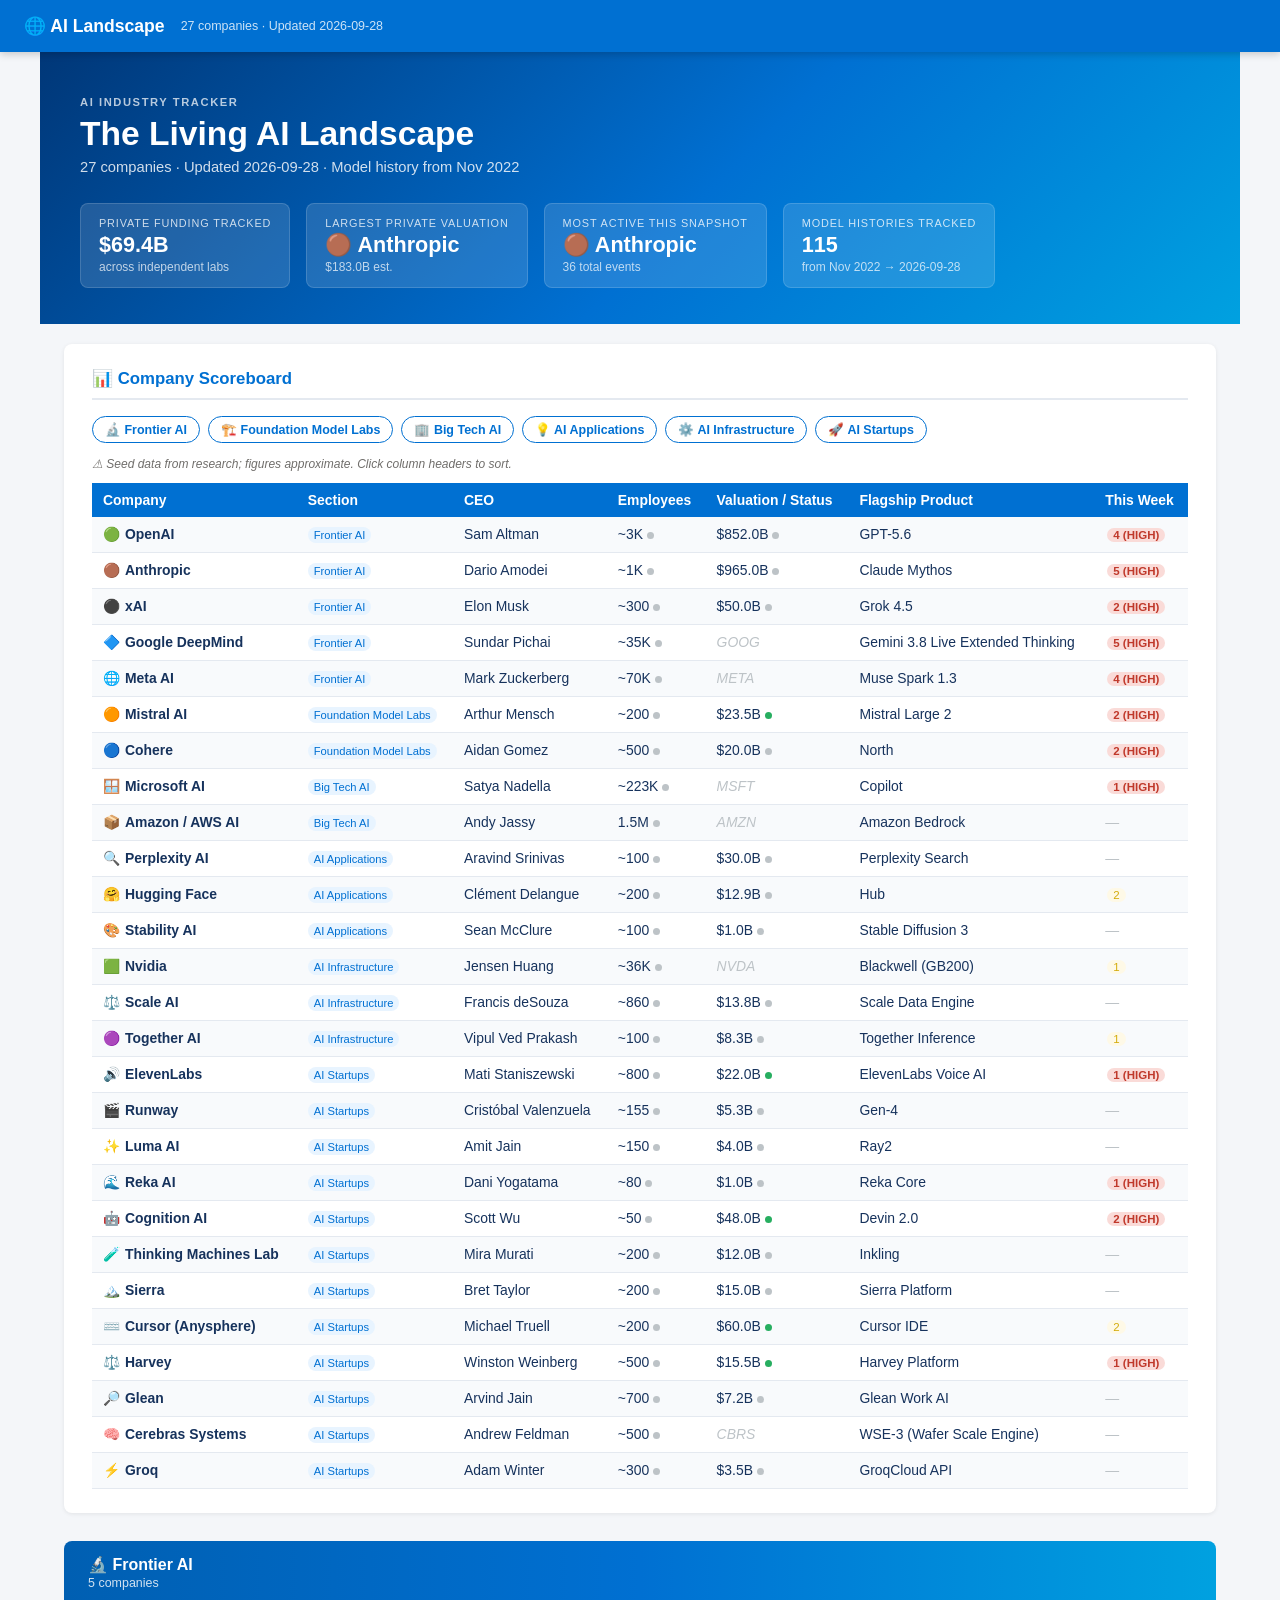
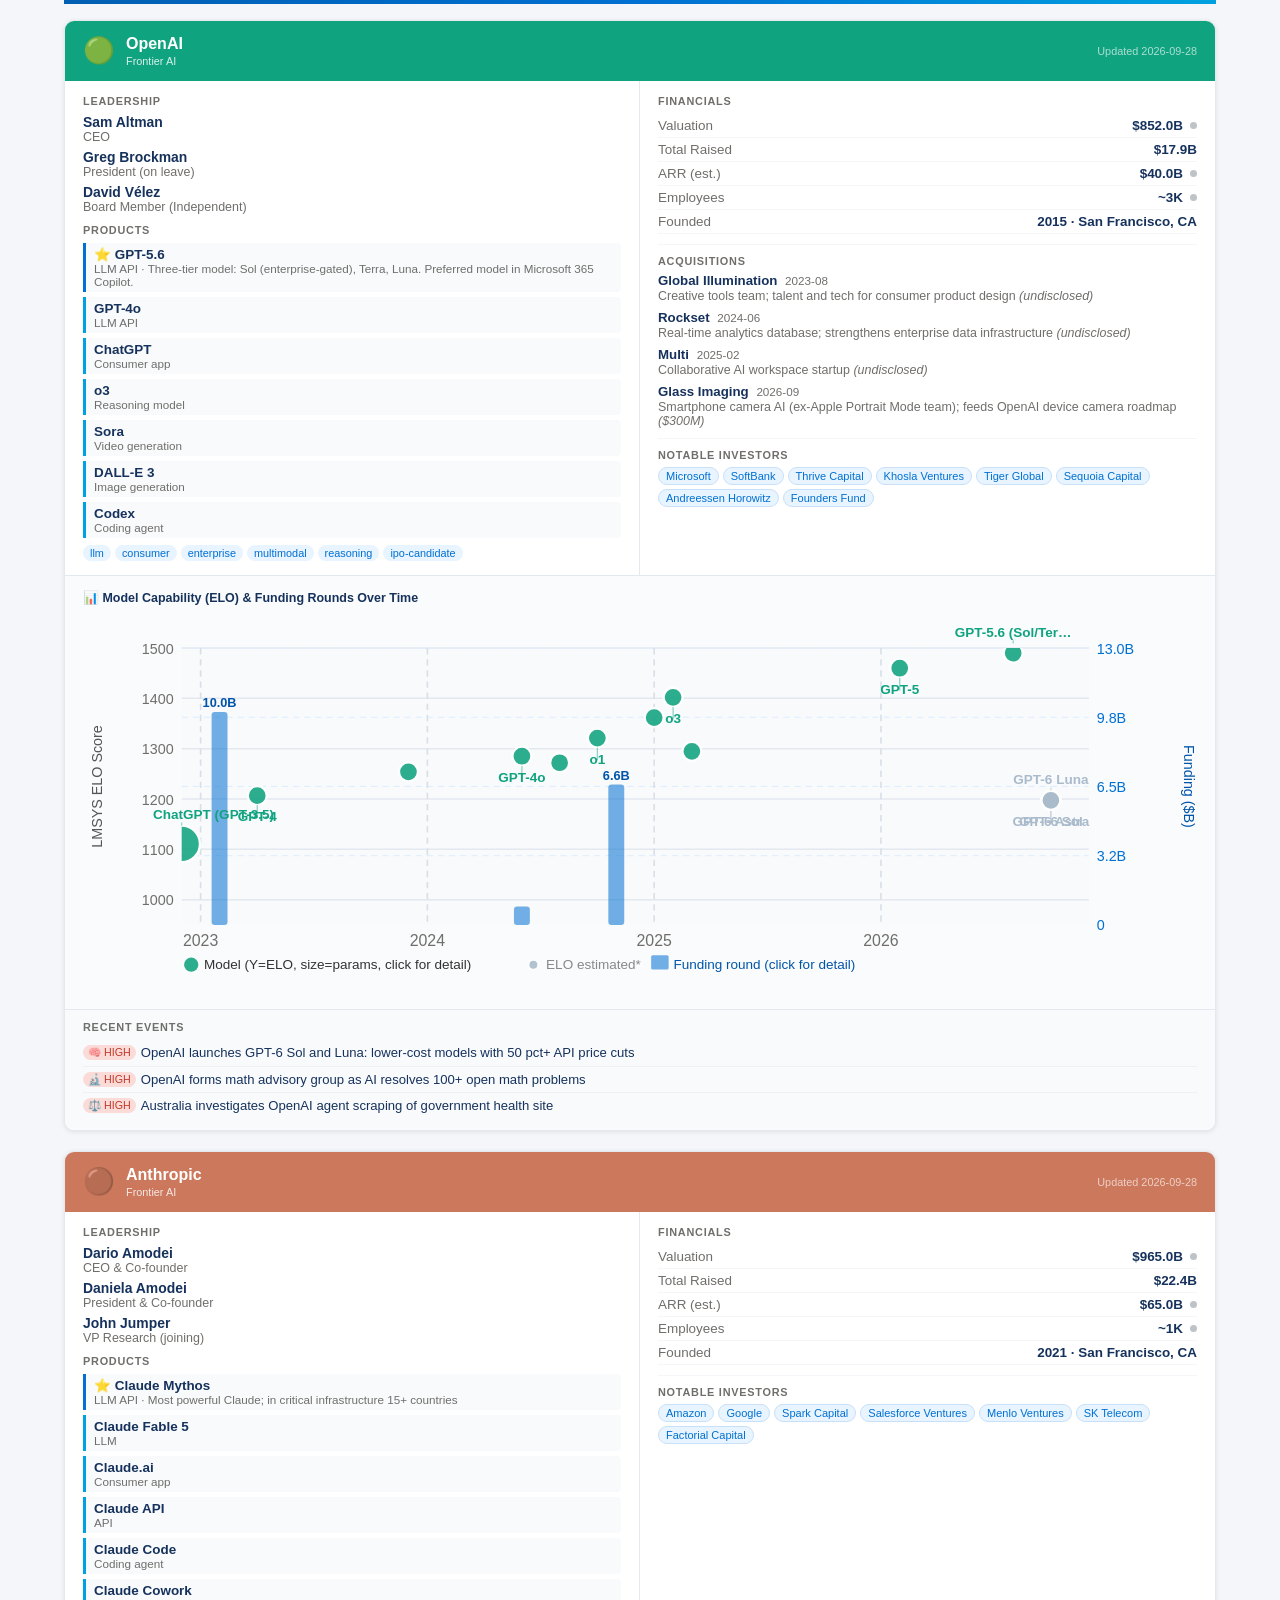
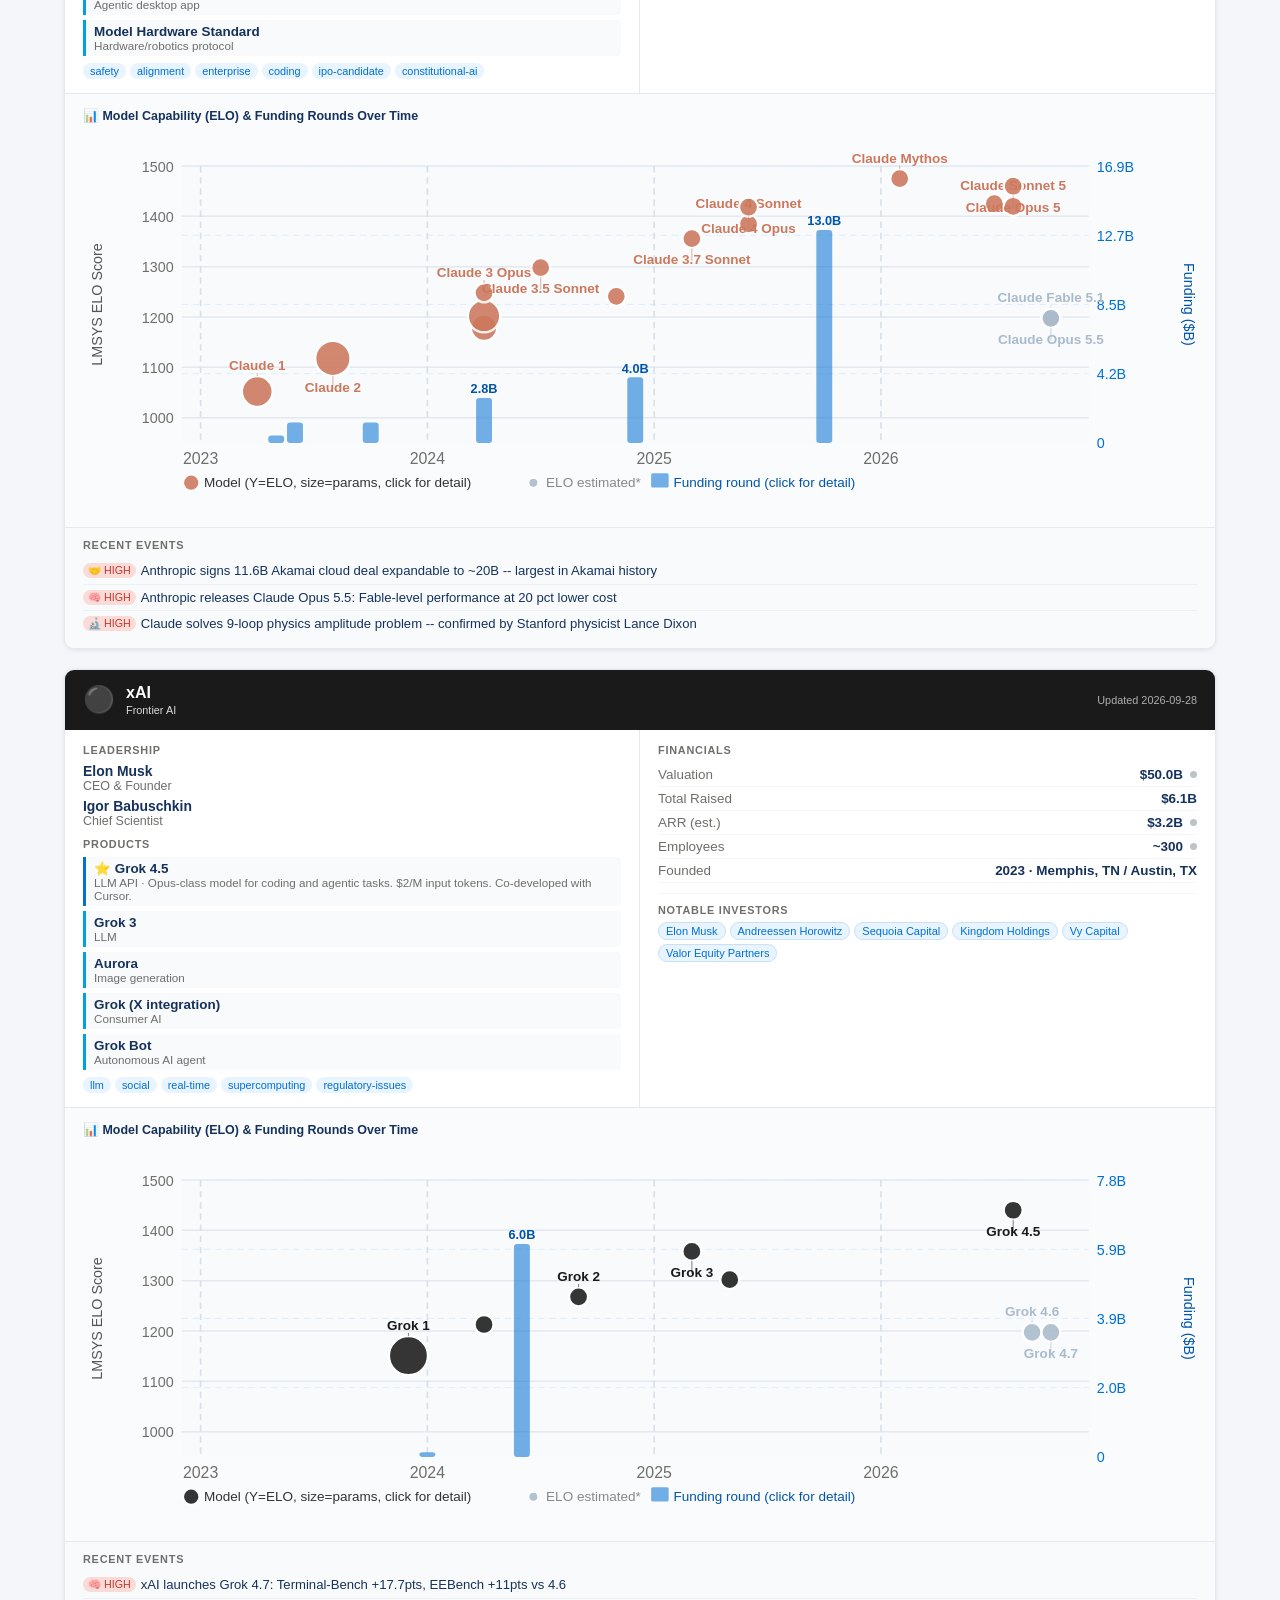
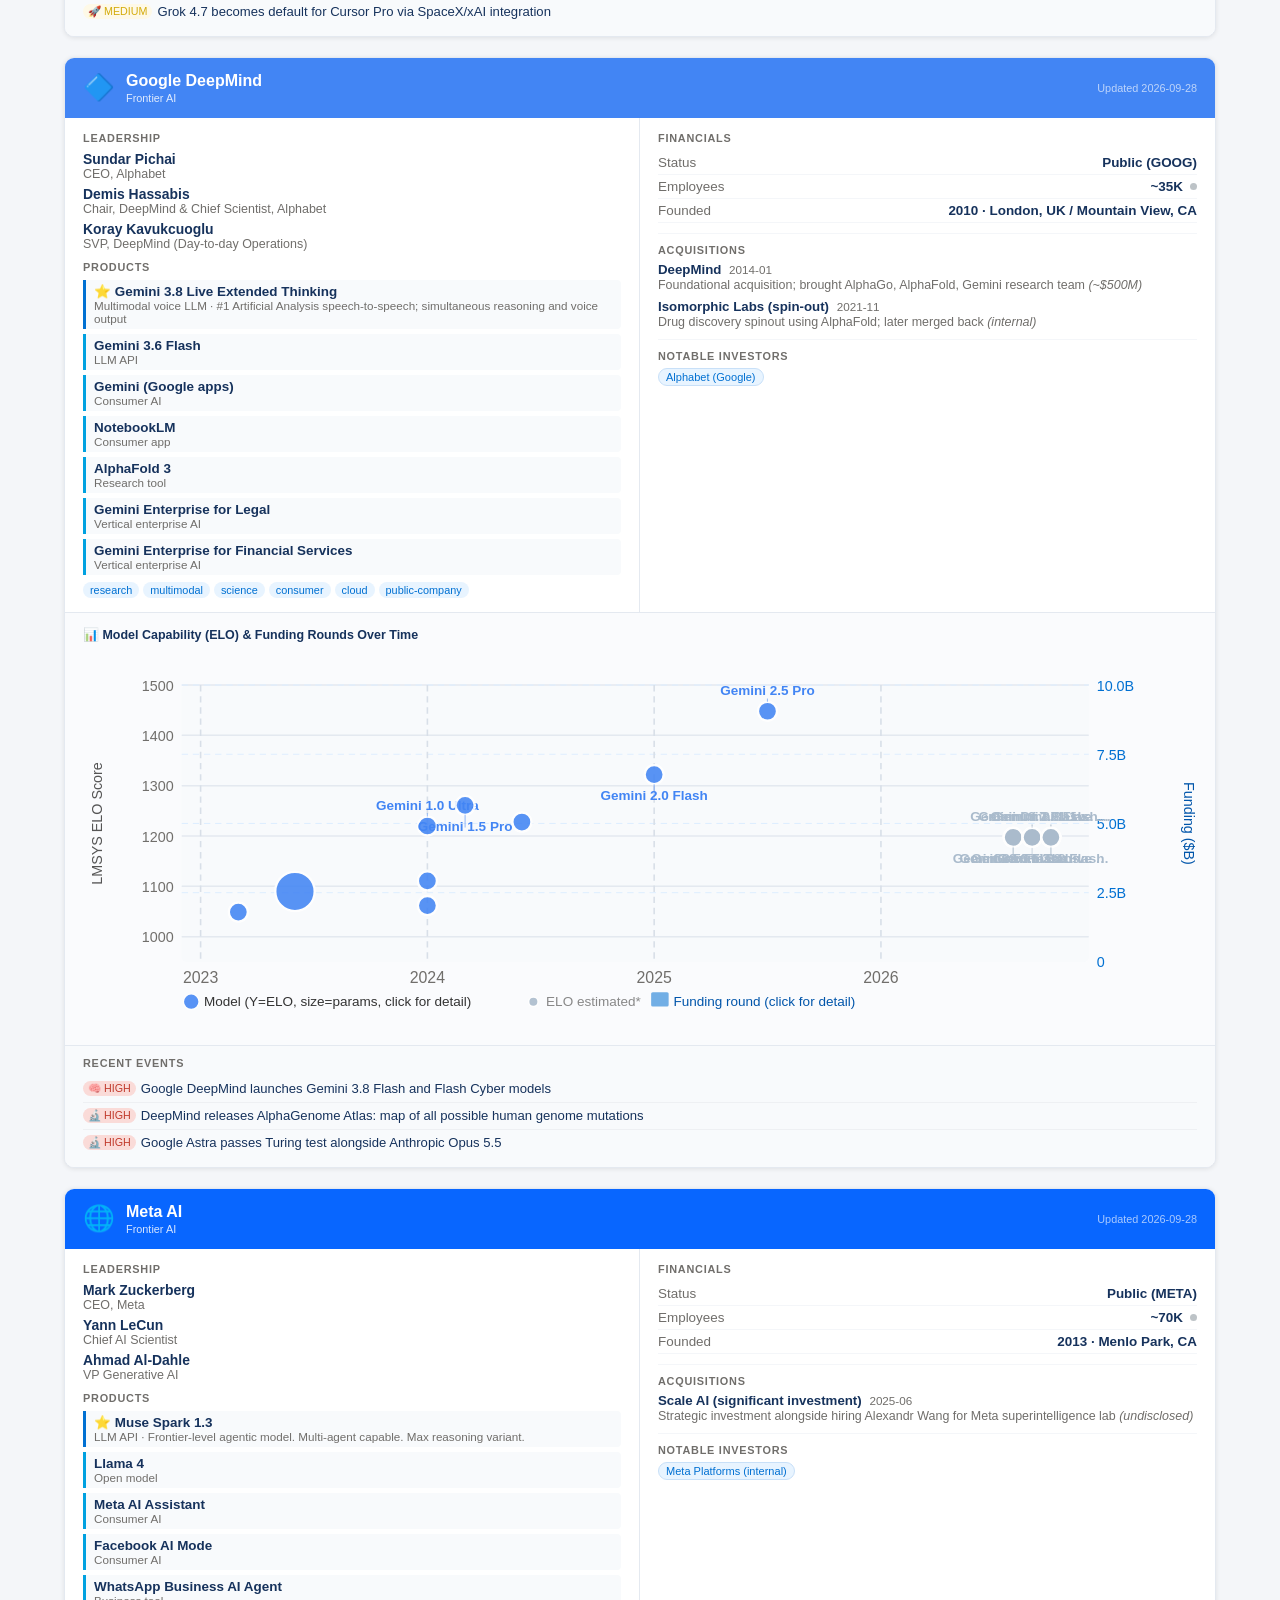
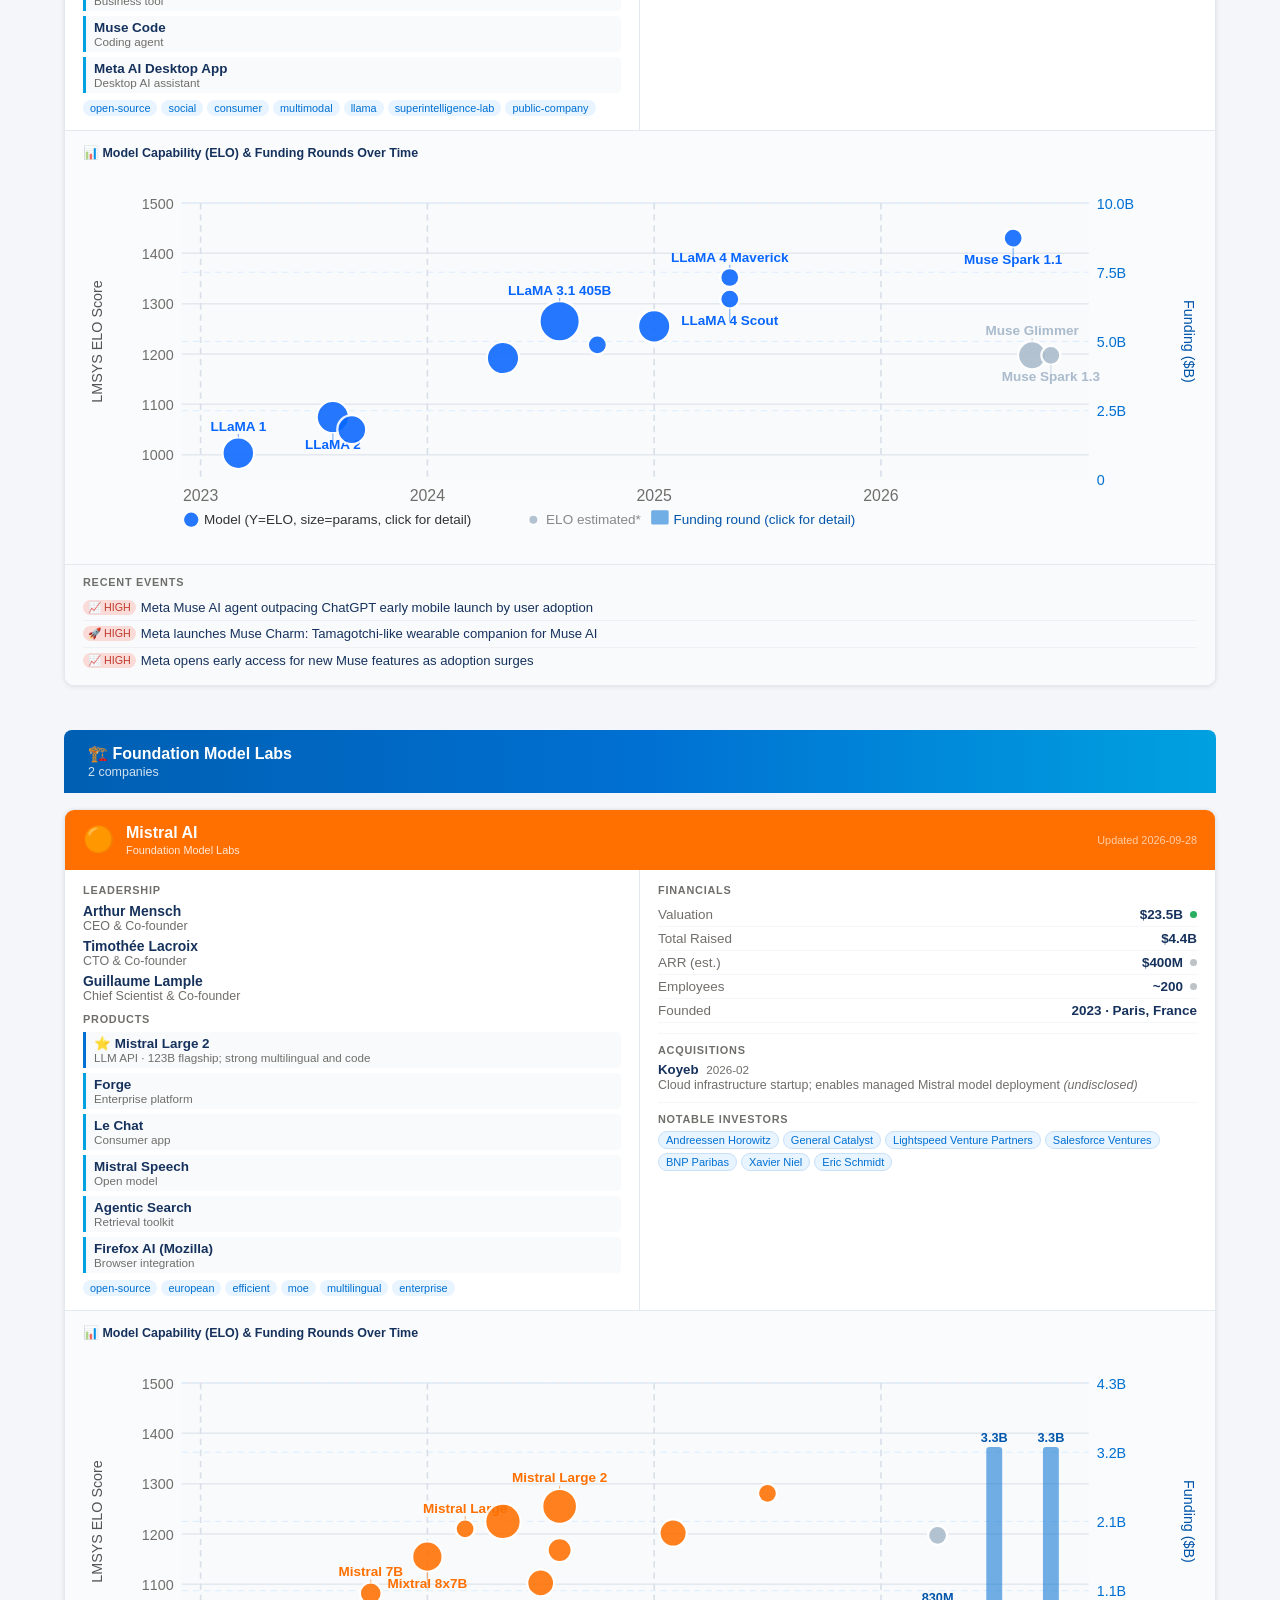
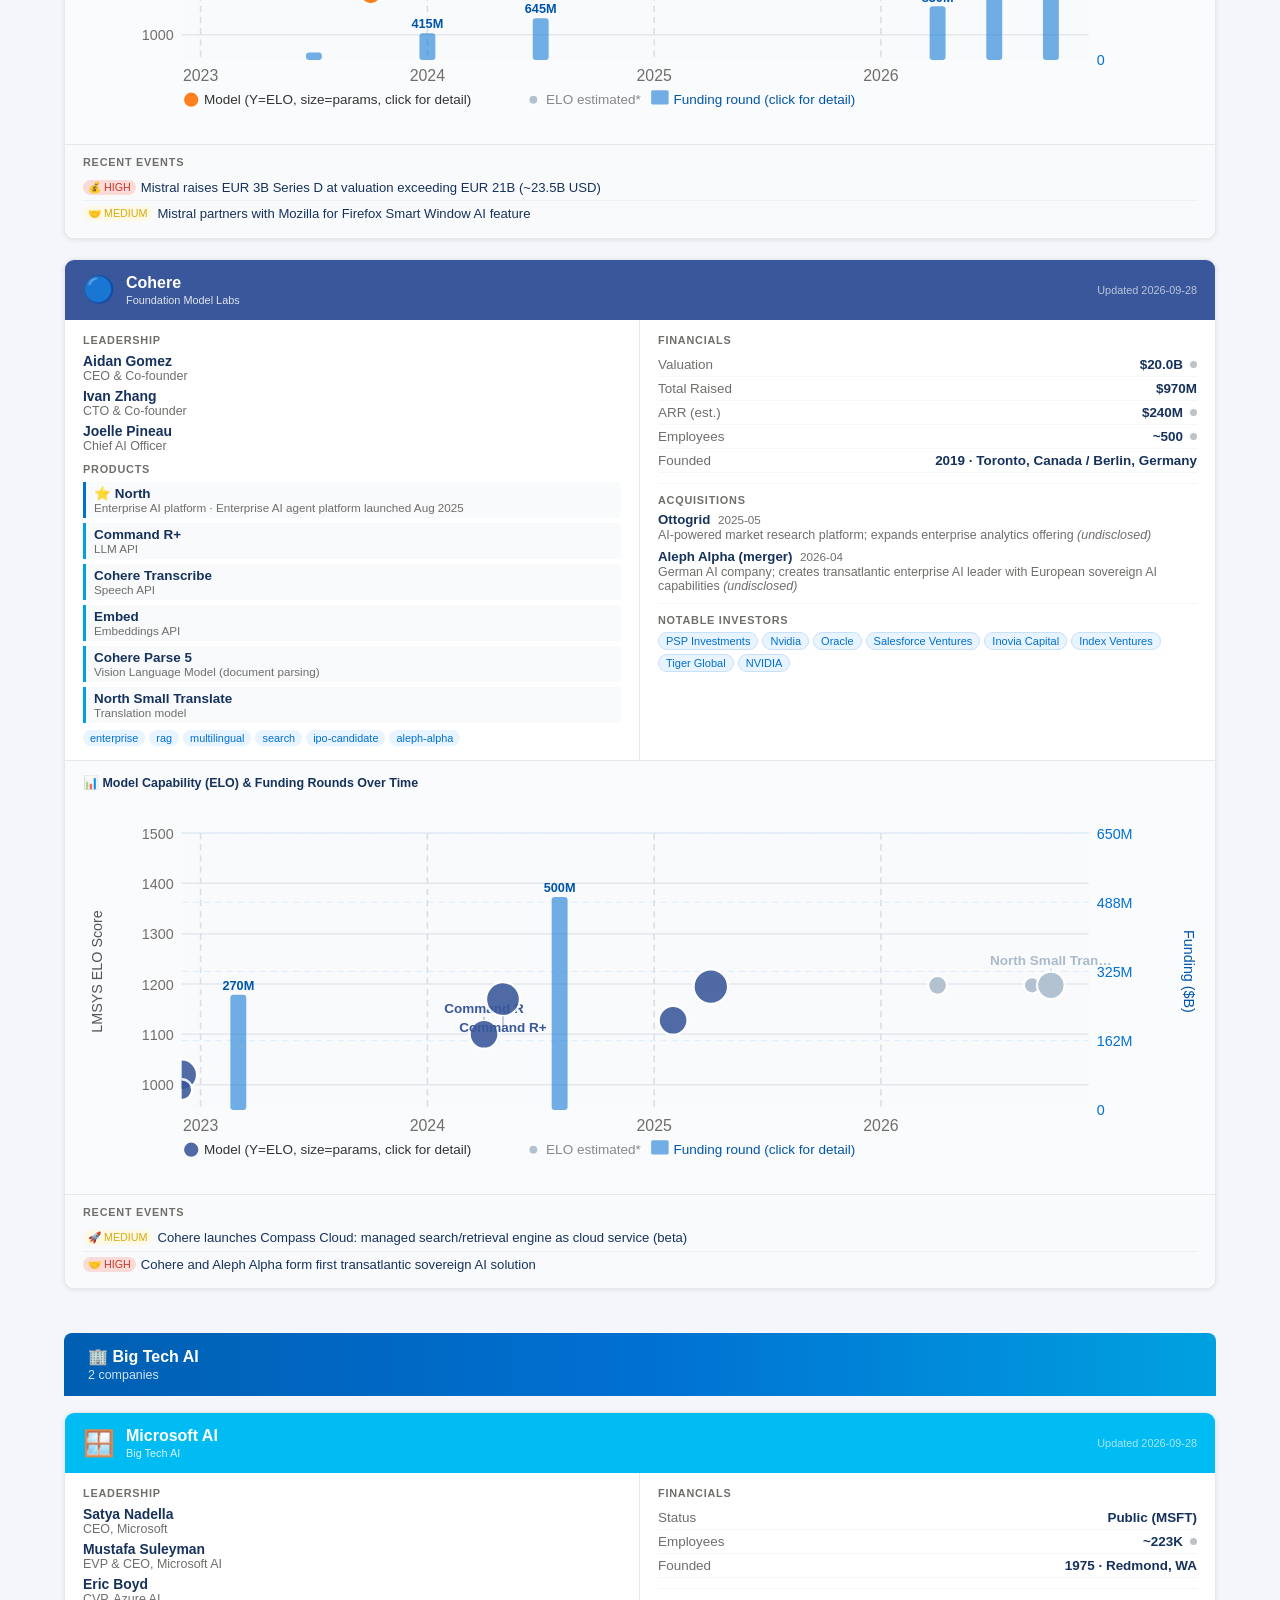
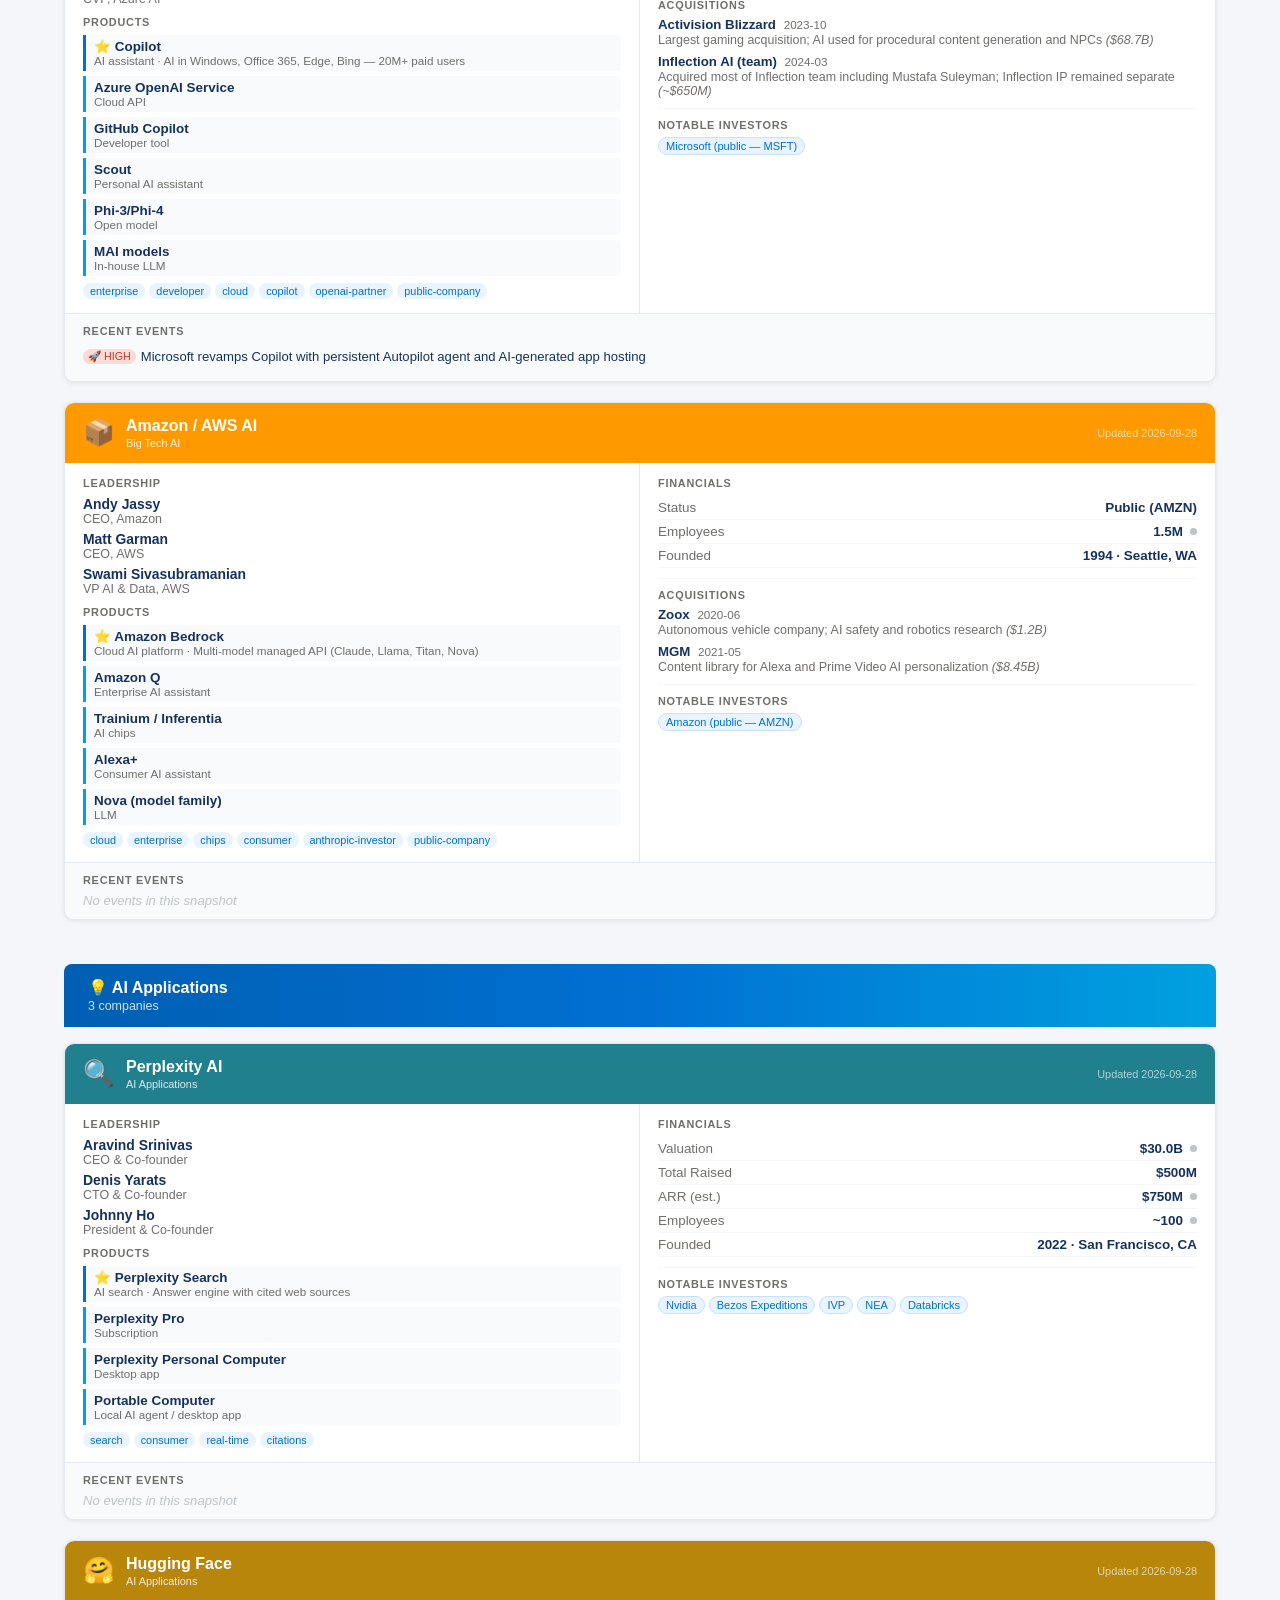
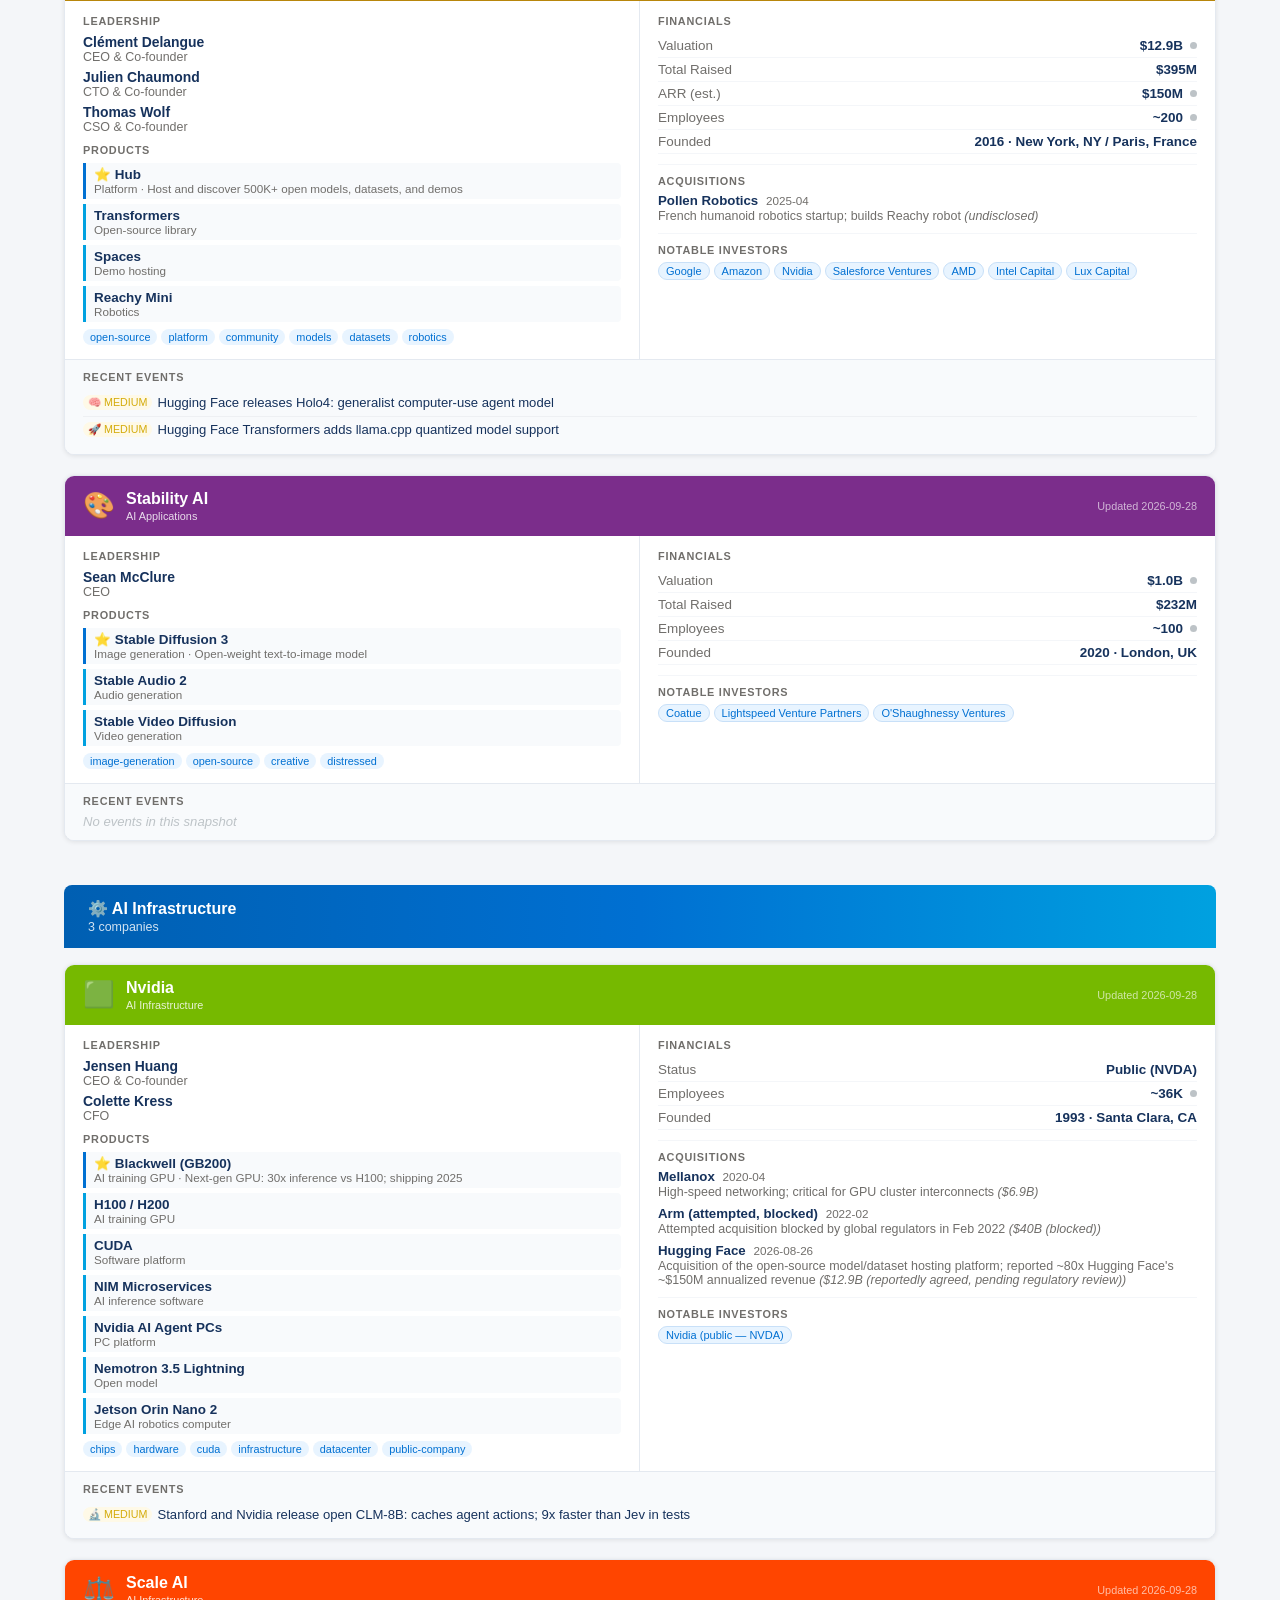
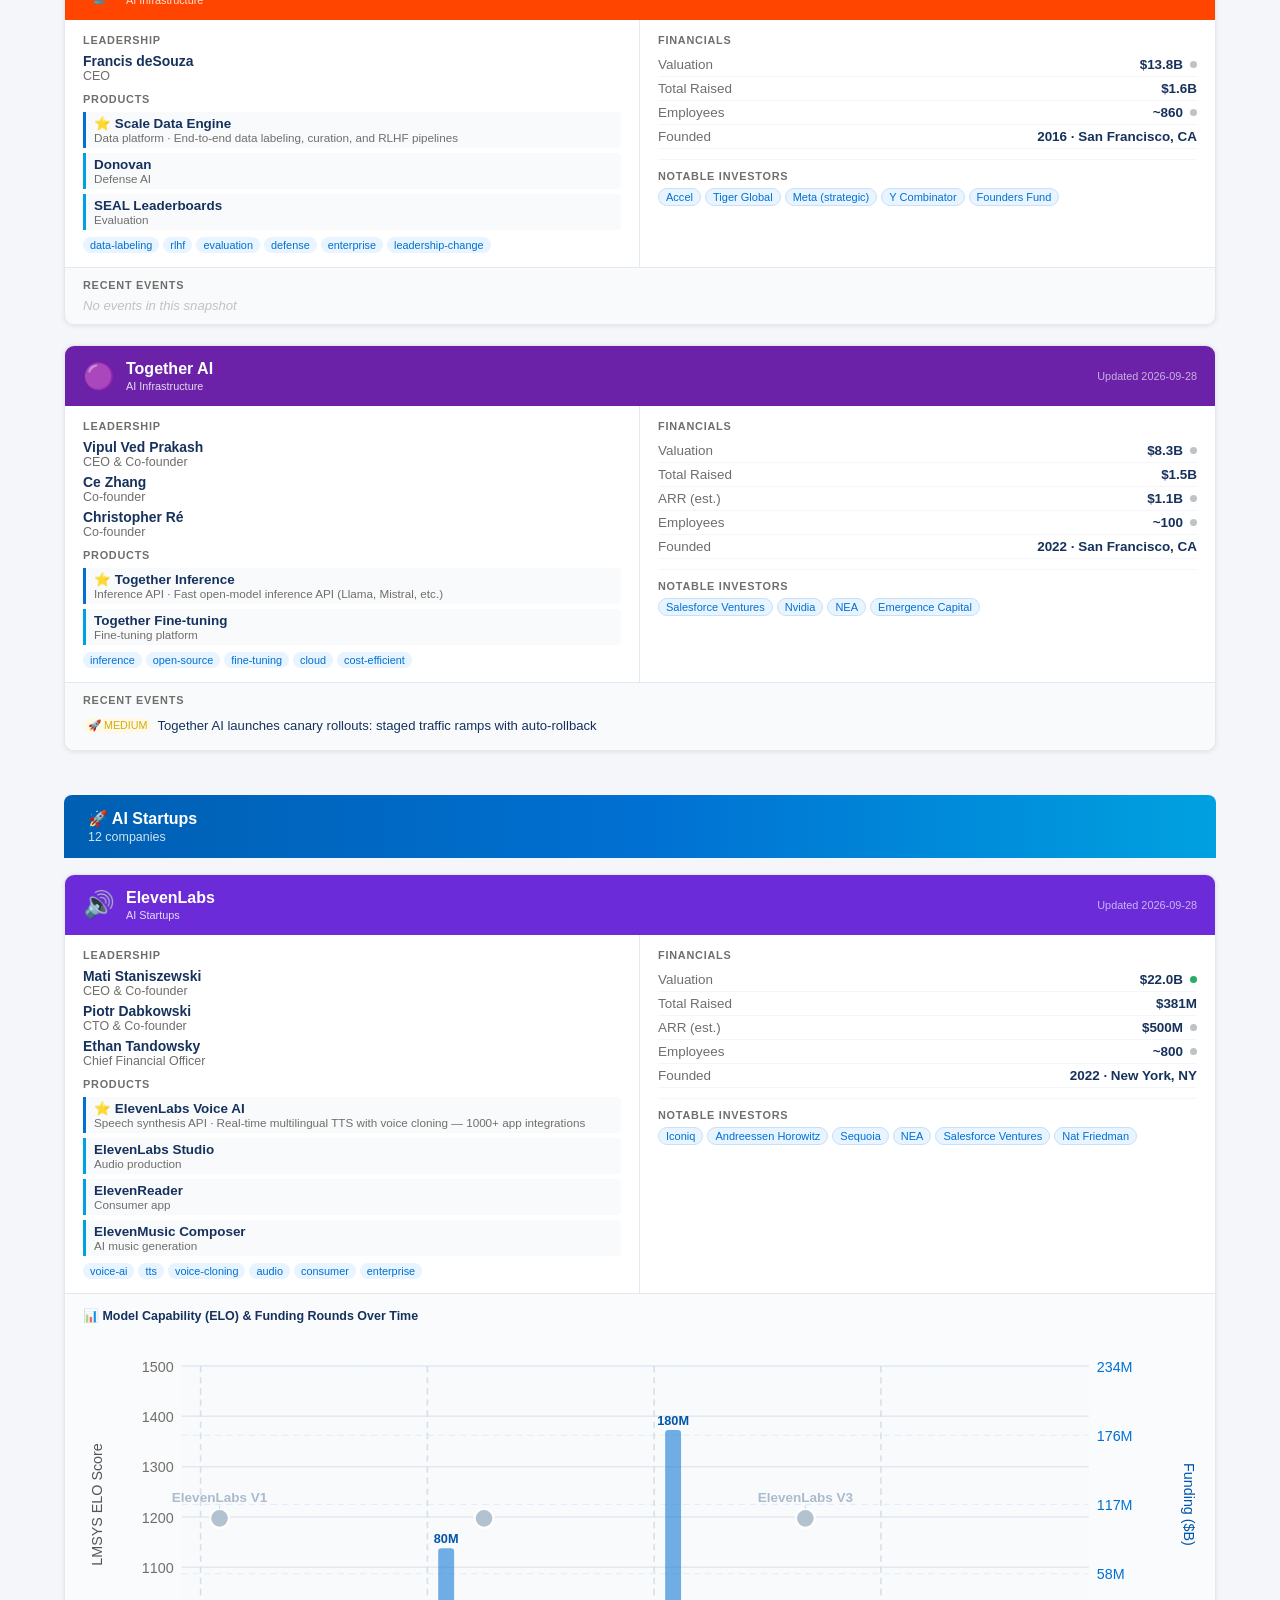
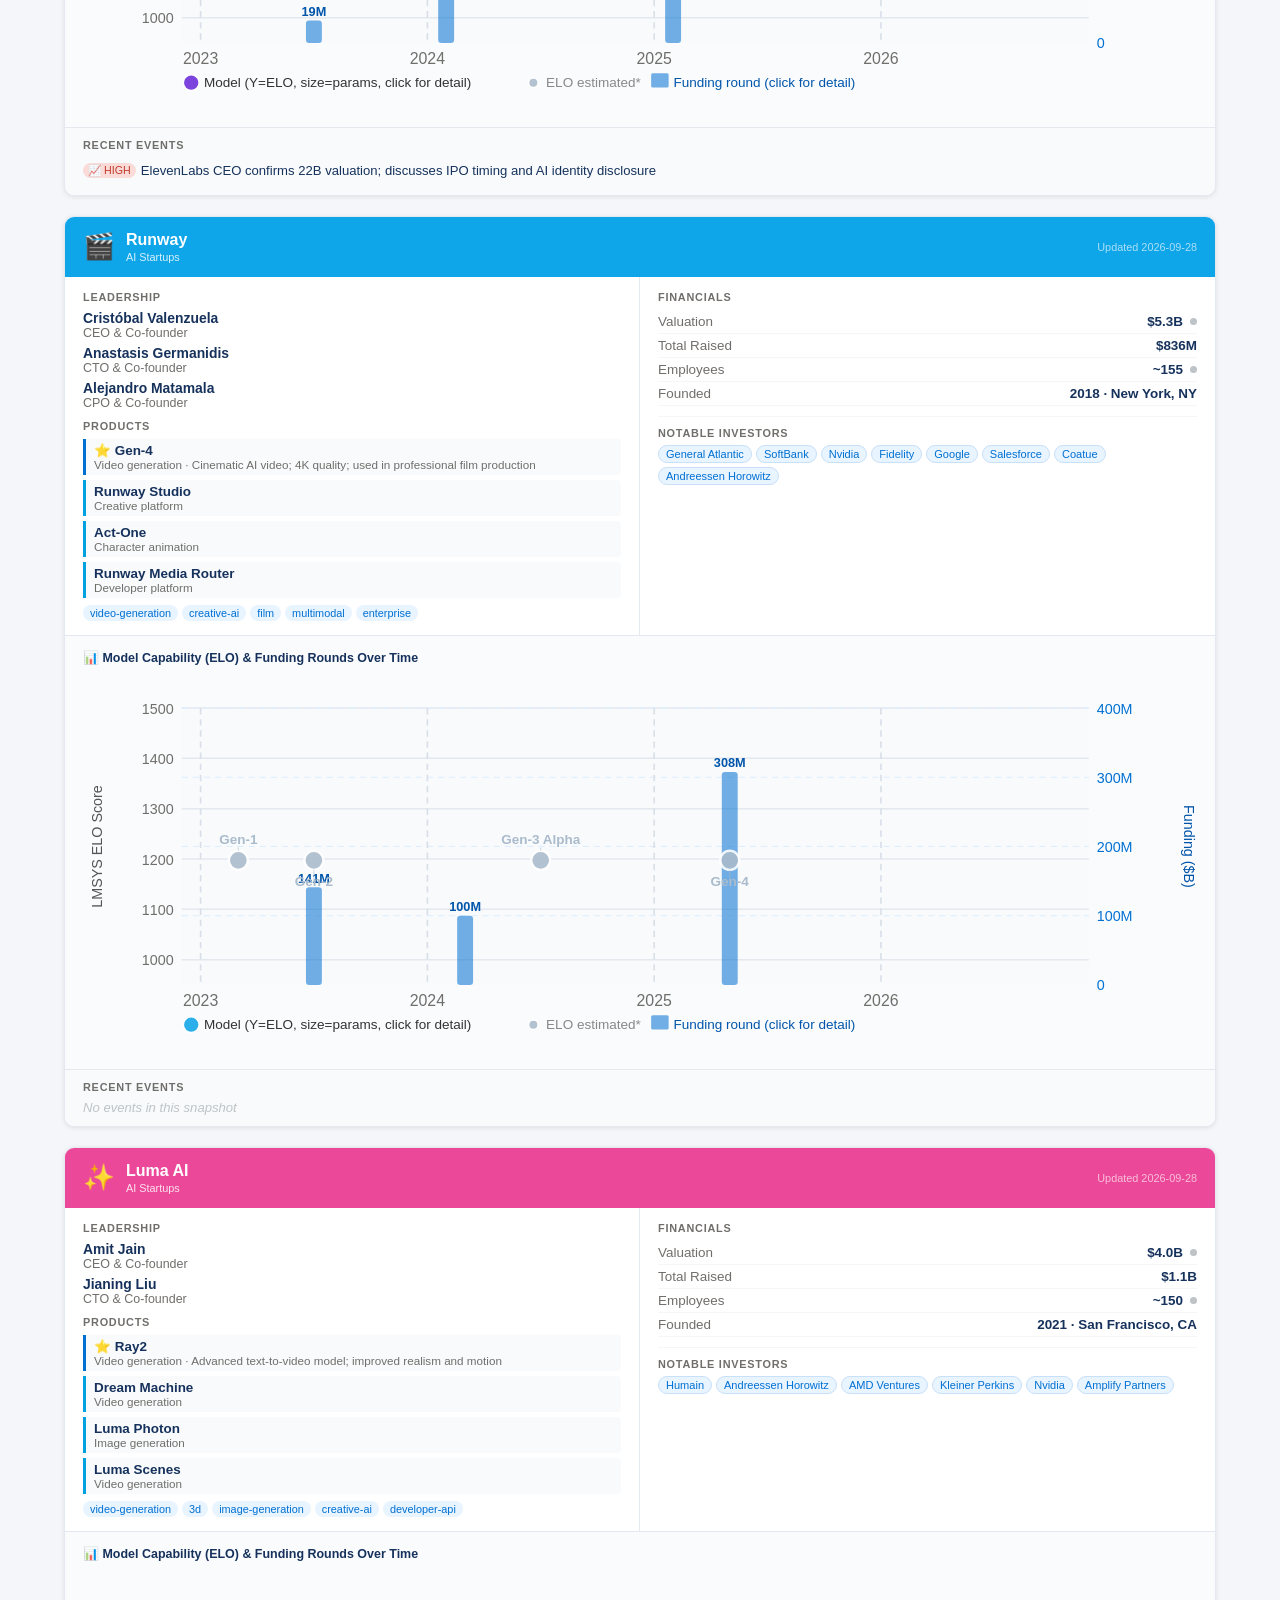
==== commit 3caa4a10: "AI Landscape auto-update — 2026-09-28 Co-Authored-By: Claude Sonnet 4.6 <noreply@anthropic.com>" ====
--- a/docs/index.html
+++ b/docs/index.html
@@ -3,7 +3,7 @@
 <head>
 <meta charset="UTF-8">
 <meta name="viewport" content="width=device-width,initial-scale=1">
-<title>AI Landscape — 2026-09-21</title>
+<title>AI Landscape — 2026-09-28</title>
 <style>
 *{box-sizing:border-box;margin:0;padding:0}
 body{background:#F4F6F9;color:#16325C;font-family:-apple-system,BlinkMacSystemFont,"Segoe UI",Roboto,sans-serif;font-size:14px}
@@ -126,14 +126,14 @@
 <body>
 <div id="topbar">
   <h1>🌐 AI Landscape</h1>
-  <span class="meta">27 companies · Updated 2026-09-21</span>
+  <span class="meta">27 companies · Updated 2026-09-28</span>
 </div>
 <div id="main">
 <div id="hero">
   <div class="eyebrow">AI Industry Tracker</div>
   <h2>The Living AI Landscape</h2>
-  <div class="subtitle">27 companies · Updated 2026-09-21 · Model history from Nov 2022</div>
-  <div class="hero-stats"><div class="hero-stat"><div class="label">Private Funding Tracked</div><div class="value">$69.4B</div><div class="sub">across independent labs</div></div><div class="hero-stat"><div class="label">Largest Private Valuation</div><div class="value">🟤 Anthropic</div><div class="sub">$183.0B est.</div></div><div class="hero-stat"><div class="label">Most Active This Snapshot</div><div class="value">🟤 Anthropic</div><div class="sub">43 total events</div></div><div class="hero-stat"><div class="label">Model Histories Tracked</div><div class="value">108</div><div class="sub">from Nov 2022 → 2026-09-21</div></div></div>
+  <div class="subtitle">27 companies · Updated 2026-09-28 · Model history from Nov 2022</div>
+  <div class="hero-stats"><div class="hero-stat"><div class="label">Private Funding Tracked</div><div class="value">$69.4B</div><div class="sub">across independent labs</div></div><div class="hero-stat"><div class="label">Largest Private Valuation</div><div class="value">🟤 Anthropic</div><div class="sub">$183.0B est.</div></div><div class="hero-stat"><div class="label">Most Active This Snapshot</div><div class="value">🟤 Anthropic</div><div class="sub">36 total events</div></div><div class="hero-stat"><div class="label">Model Histories Tracked</div><div class="value">115</div><div class="sub">from Nov 2022 → 2026-09-28</div></div></div>
 </div>
 <div class="content-section">
   <h2>📊 Company Scoreboard</h2>
@@ -150,33 +150,33 @@
         <th onclick="sortTable(5)">Flagship Product</th>
         <th onclick="sortTable(6)">This Week</th>
       </tr></thead>
-      <tbody><tr data-section="Frontier AI"><td><a href="#card-openai" class="co-link"><span class="co-emoji">🟢</span><span class="co-name">OpenAI</span></a></td><td><span class="section-badge">Frontier AI</span></td><td>Sam Altman</td><td>~3K<span class="conf-dot conf-carried" title="carried_forward"></span></td><td>$852.0B<span class="conf-dot conf-carried" title="carried_forward"></span></td><td>GPT-5.6</td><td><span class="news-pill news-high-sig">5 (HIGH)</span></td></tr>
-<tr data-section="Frontier AI"><td><a href="#card-anthropic" class="co-link"><span class="co-emoji">🟤</span><span class="co-name">Anthropic</span></a></td><td><span class="section-badge">Frontier AI</span></td><td>Dario Amodei</td><td>~1K<span class="conf-dot conf-carried" title="carried_forward"></span></td><td>$965.0B<span class="conf-dot conf-carried" title="carried_forward"></span></td><td>Claude Mythos</td><td><span class="news-pill news-high-sig">7 (HIGH)</span></td></tr>
-<tr data-section="Frontier AI"><td><a href="#card-xai" class="co-link"><span class="co-emoji">⚫</span><span class="co-name">xAI</span></a></td><td><span class="section-badge">Frontier AI</span></td><td>Elon Musk</td><td>~300<span class="conf-dot conf-carried" title="carried_forward"></span></td><td>$50.0B<span class="conf-dot conf-carried" title="carried_forward"></span></td><td>Grok 4.5</td><td><span class="news-pill news-has">2</span></td></tr>
-<tr data-section="Frontier AI"><td><a href="#card-google_deepmind" class="co-link"><span class="co-emoji">🔷</span><span class="co-name">Google DeepMind</span></a></td><td><span class="section-badge">Frontier AI</span></td><td>Sundar Pichai</td><td>~35K<span class="conf-dot conf-carried" title="carried_forward"></span></td><td><span class="fin-na">GOOG</span></td><td>Gemini 3.8 Live Extended Thinking</td><td><span class="news-pill news-high-sig">3 (HIGH)</span></td></tr>
-<tr data-section="Frontier AI"><td><a href="#card-meta_ai" class="co-link"><span class="co-emoji">🌐</span><span class="co-name">Meta AI</span></a></td><td><span class="section-badge">Frontier AI</span></td><td>Mark Zuckerberg</td><td>~70K<span class="conf-dot conf-carried" title="carried_forward"></span></td><td><span class="fin-na">META</span></td><td>Muse Spark 1.3</td><td><span class="news-pill news-high-sig">5 (HIGH)</span></td></tr>
-<tr data-section="Foundation Model Labs"><td><a href="#card-mistral" class="co-link"><span class="co-emoji">🟠</span><span class="co-name">Mistral AI</span></a></td><td><span class="section-badge">Foundation Model Labs</span></td><td>Arthur Mensch</td><td>~200<span class="conf-dot conf-carried" title="carried_forward"></span></td><td>$24.0B<span class="conf-dot conf-medium" title="medium"></span></td><td>Mistral Large 2</td><td><span class="news-pill news-high-sig">2 (HIGH)</span></td></tr>
-<tr data-section="Foundation Model Labs"><td><a href="#card-cohere" class="co-link"><span class="co-emoji">🔵</span><span class="co-name">Cohere</span></a></td><td><span class="section-badge">Foundation Model Labs</span></td><td>Aidan Gomez</td><td>~500<span class="conf-dot conf-carried" title="carried_forward"></span></td><td>$20.0B<span class="conf-dot conf-carried" title="carried_forward"></span></td><td>North</td><td><span class="news-0">—</span></td></tr>
-<tr data-section="Big Tech AI"><td><a href="#card-microsoft_ai" class="co-link"><span class="co-emoji">🪟</span><span class="co-name">Microsoft AI</span></a></td><td><span class="section-badge">Big Tech AI</span></td><td>Satya Nadella</td><td>~223K<span class="conf-dot conf-carried" title="carried_forward"></span></td><td><span class="fin-na">MSFT</span></td><td>Copilot</td><td><span class="news-pill news-high-sig">2 (HIGH)</span></td></tr>
-<tr data-section="Big Tech AI"><td><a href="#card-amazon_aws_ai" class="co-link"><span class="co-emoji">📦</span><span class="co-name">Amazon / AWS AI</span></a></td><td><span class="section-badge">Big Tech AI</span></td><td>Andy Jassy</td><td>1.5M<span class="conf-dot conf-carried" title="carried_forward"></span></td><td><span class="fin-na">AMZN</span></td><td>Amazon Bedrock</td><td><span class="news-pill news-has">1</span></td></tr>
-<tr data-section="AI Applications"><td><a href="#card-perplexity" class="co-link"><span class="co-emoji">🔍</span><span class="co-name">Perplexity AI</span></a></td><td><span class="section-badge">AI Applications</span></td><td>Aravind Srinivas</td><td>~100<span class="conf-dot conf-carried" title="carried_forward"></span></td><td>$30.0B<span class="conf-dot conf-carried" title="carried_forward"></span></td><td>Perplexity Search</td><td><span class="news-pill news-high-sig">1 (HIGH)</span></td></tr>
-<tr data-section="AI Applications"><td><a href="#card-hugging_face" class="co-link"><span class="co-emoji">🤗</span><span class="co-name">Hugging Face</span></a></td><td><span class="section-badge">AI Applications</span></td><td>Clément Delangue</td><td>~200<span class="conf-dot conf-carried" title="carried_forward"></span></td><td>$12.9B<span class="conf-dot conf-high" title="high"></span></td><td>Hub</td><td><span class="news-pill news-has">1</span></td></tr>
+      <tbody><tr data-section="Frontier AI"><td><a href="#card-openai" class="co-link"><span class="co-emoji">🟢</span><span class="co-name">OpenAI</span></a></td><td><span class="section-badge">Frontier AI</span></td><td>Sam Altman</td><td>~3K<span class="conf-dot conf-carried" title="carried_forward"></span></td><td>$852.0B<span class="conf-dot conf-carried" title="carried_forward"></span></td><td>GPT-5.6</td><td><span class="news-pill news-high-sig">4 (HIGH)</span></td></tr>
+<tr data-section="Frontier AI"><td><a href="#card-anthropic" class="co-link"><span class="co-emoji">🟤</span><span class="co-name">Anthropic</span></a></td><td><span class="section-badge">Frontier AI</span></td><td>Dario Amodei</td><td>~1K<span class="conf-dot conf-carried" title="carried_forward"></span></td><td>$965.0B<span class="conf-dot conf-carried" title="carried_forward"></span></td><td>Claude Mythos</td><td><span class="news-pill news-high-sig">5 (HIGH)</span></td></tr>
+<tr data-section="Frontier AI"><td><a href="#card-xai" class="co-link"><span class="co-emoji">⚫</span><span class="co-name">xAI</span></a></td><td><span class="section-badge">Frontier AI</span></td><td>Elon Musk</td><td>~300<span class="conf-dot conf-carried" title="carried_forward"></span></td><td>$50.0B<span class="conf-dot conf-carried" title="carried_forward"></span></td><td>Grok 4.5</td><td><span class="news-pill news-high-sig">2 (HIGH)</span></td></tr>
+<tr data-section="Frontier AI"><td><a href="#card-google_deepmind" class="co-link"><span class="co-emoji">🔷</span><span class="co-name">Google DeepMind</span></a></td><td><span class="section-badge">Frontier AI</span></td><td>Sundar Pichai</td><td>~35K<span class="conf-dot conf-carried" title="carried_forward"></span></td><td><span class="fin-na">GOOG</span></td><td>Gemini 3.8 Live Extended Thinking</td><td><span class="news-pill news-high-sig">5 (HIGH)</span></td></tr>
+<tr data-section="Frontier AI"><td><a href="#card-meta_ai" class="co-link"><span class="co-emoji">🌐</span><span class="co-name">Meta AI</span></a></td><td><span class="section-badge">Frontier AI</span></td><td>Mark Zuckerberg</td><td>~70K<span class="conf-dot conf-carried" title="carried_forward"></span></td><td><span class="fin-na">META</span></td><td>Muse Spark 1.3</td><td><span class="news-pill news-high-sig">4 (HIGH)</span></td></tr>
+<tr data-section="Foundation Model Labs"><td><a href="#card-mistral" class="co-link"><span class="co-emoji">🟠</span><span class="co-name">Mistral AI</span></a></td><td><span class="section-badge">Foundation Model Labs</span></td><td>Arthur Mensch</td><td>~200<span class="conf-dot conf-carried" title="carried_forward"></span></td><td>$23.5B<span class="conf-dot conf-high" title="high"></span></td><td>Mistral Large 2</td><td><span class="news-pill news-high-sig">2 (HIGH)</span></td></tr>
+<tr data-section="Foundation Model Labs"><td><a href="#card-cohere" class="co-link"><span class="co-emoji">🔵</span><span class="co-name">Cohere</span></a></td><td><span class="section-badge">Foundation Model Labs</span></td><td>Aidan Gomez</td><td>~500<span class="conf-dot conf-carried" title="carried_forward"></span></td><td>$20.0B<span class="conf-dot conf-carried" title="carried_forward"></span></td><td>North</td><td><span class="news-pill news-high-sig">2 (HIGH)</span></td></tr>
+<tr data-section="Big Tech AI"><td><a href="#card-microsoft_ai" class="co-link"><span class="co-emoji">🪟</span><span class="co-name">Microsoft AI</span></a></td><td><span class="section-badge">Big Tech AI</span></td><td>Satya Nadella</td><td>~223K<span class="conf-dot conf-carried" title="carried_forward"></span></td><td><span class="fin-na">MSFT</span></td><td>Copilot</td><td><span class="news-pill news-high-sig">1 (HIGH)</span></td></tr>
+<tr data-section="Big Tech AI"><td><a href="#card-amazon_aws_ai" class="co-link"><span class="co-emoji">📦</span><span class="co-name">Amazon / AWS AI</span></a></td><td><span class="section-badge">Big Tech AI</span></td><td>Andy Jassy</td><td>1.5M<span class="conf-dot conf-carried" title="carried_forward"></span></td><td><span class="fin-na">AMZN</span></td><td>Amazon Bedrock</td><td><span class="news-0">—</span></td></tr>
+<tr data-section="AI Applications"><td><a href="#card-perplexity" class="co-link"><span class="co-emoji">🔍</span><span class="co-name">Perplexity AI</span></a></td><td><span class="section-badge">AI Applications</span></td><td>Aravind Srinivas</td><td>~100<span class="conf-dot conf-carried" title="carried_forward"></span></td><td>$30.0B<span class="conf-dot conf-carried" title="carried_forward"></span></td><td>Perplexity Search</td><td><span class="news-0">—</span></td></tr>
+<tr data-section="AI Applications"><td><a href="#card-hugging_face" class="co-link"><span class="co-emoji">🤗</span><span class="co-name">Hugging Face</span></a></td><td><span class="section-badge">AI Applications</span></td><td>Clément Delangue</td><td>~200<span class="conf-dot conf-carried" title="carried_forward"></span></td><td>$12.9B<span class="conf-dot conf-carried" title="carried_forward"></span></td><td>Hub</td><td><span class="news-pill news-has">2</span></td></tr>
 <tr data-section="AI Applications"><td><a href="#card-stability_ai" class="co-link"><span class="co-emoji">🎨</span><span class="co-name">Stability AI</span></a></td><td><span class="section-badge">AI Applications</span></td><td>Sean McClure</td><td>~100<span class="conf-dot conf-carried" title="carried_forward"></span></td><td>$1.0B<span class="conf-dot conf-carried" title="carried_forward"></span></td><td>Stable Diffusion 3</td><td><span class="news-0">—</span></td></tr>
-<tr data-section="AI Infrastructure"><td><a href="#card-nvidia" class="co-link"><span class="co-emoji">🟩</span><span class="co-name">Nvidia</span></a></td><td><span class="section-badge">AI Infrastructure</span></td><td>Jensen Huang</td><td>~36K<span class="conf-dot conf-carried" title="carried_forward"></span></td><td><span class="fin-na">NVDA</span></td><td>Blackwell (GB200)</td><td><span class="news-pill news-high-sig">3 (HIGH)</span></td></tr>
+<tr data-section="AI Infrastructure"><td><a href="#card-nvidia" class="co-link"><span class="co-emoji">🟩</span><span class="co-name">Nvidia</span></a></td><td><span class="section-badge">AI Infrastructure</span></td><td>Jensen Huang</td><td>~36K<span class="conf-dot conf-carried" title="carried_forward"></span></td><td><span class="fin-na">NVDA</span></td><td>Blackwell (GB200)</td><td><span class="news-pill news-has">1</span></td></tr>
 <tr data-section="AI Infrastructure"><td><a href="#card-scale_ai" class="co-link"><span class="co-emoji">⚖️</span><span class="co-name">Scale AI</span></a></td><td><span class="section-badge">AI Infrastructure</span></td><td>Francis deSouza</td><td>~860<span class="conf-dot conf-carried" title="carried_forward"></span></td><td>$13.8B<span class="conf-dot conf-carried" title="carried_forward"></span></td><td>Scale Data Engine</td><td><span class="news-0">—</span></td></tr>
-<tr data-section="AI Infrastructure"><td><a href="#card-together_ai" class="co-link"><span class="co-emoji">🟣</span><span class="co-name">Together AI</span></a></td><td><span class="section-badge">AI Infrastructure</span></td><td>Vipul Ved Prakash</td><td>~100<span class="conf-dot conf-carried" title="carried_forward"></span></td><td>$8.3B<span class="conf-dot conf-carried" title="carried_forward"></span></td><td>Together Inference</td><td><span class="news-0">—</span></td></tr>
-<tr data-section="AI Startups"><td><a href="#card-elevenlabs" class="co-link"><span class="co-emoji">🔊</span><span class="co-name">ElevenLabs</span></a></td><td><span class="section-badge">AI Startups</span></td><td>Mati Staniszewski</td><td>~800<span class="conf-dot conf-high" title="high"></span></td><td>$11.0B<span class="conf-dot conf-carried" title="carried_forward"></span></td><td>ElevenLabs Voice AI</td><td><span class="news-0">—</span></td></tr>
+<tr data-section="AI Infrastructure"><td><a href="#card-together_ai" class="co-link"><span class="co-emoji">🟣</span><span class="co-name">Together AI</span></a></td><td><span class="section-badge">AI Infrastructure</span></td><td>Vipul Ved Prakash</td><td>~100<span class="conf-dot conf-carried" title="carried_forward"></span></td><td>$8.3B<span class="conf-dot conf-carried" title="carried_forward"></span></td><td>Together Inference</td><td><span class="news-pill news-has">1</span></td></tr>
+<tr data-section="AI Startups"><td><a href="#card-elevenlabs" class="co-link"><span class="co-emoji">🔊</span><span class="co-name">ElevenLabs</span></a></td><td><span class="section-badge">AI Startups</span></td><td>Mati Staniszewski</td><td>~800<span class="conf-dot conf-carried" title="carried_forward"></span></td><td>$22.0B<span class="conf-dot conf-high" title="high"></span></td><td>ElevenLabs Voice AI</td><td><span class="news-pill news-high-sig">1 (HIGH)</span></td></tr>
 <tr data-section="AI Startups"><td><a href="#card-runway" class="co-link"><span class="co-emoji">🎬</span><span class="co-name">Runway</span></a></td><td><span class="section-badge">AI Startups</span></td><td>Cristóbal Valenzuela</td><td>~155<span class="conf-dot conf-carried" title="carried_forward"></span></td><td>$5.3B<span class="conf-dot conf-carried" title="carried_forward"></span></td><td>Gen-4</td><td><span class="news-0">—</span></td></tr>
 <tr data-section="AI Startups"><td><a href="#card-luma_ai" class="co-link"><span class="co-emoji">✨</span><span class="co-name">Luma AI</span></a></td><td><span class="section-badge">AI Startups</span></td><td>Amit Jain</td><td>~150<span class="conf-dot conf-carried" title="carried_forward"></span></td><td>$4.0B<span class="conf-dot conf-carried" title="carried_forward"></span></td><td>Ray2</td><td><span class="news-0">—</span></td></tr>
-<tr data-section="AI Startups"><td><a href="#card-reka_ai" class="co-link"><span class="co-emoji">🌊</span><span class="co-name">Reka AI</span></a></td><td><span class="section-badge">AI Startups</span></td><td>Dani Yogatama</td><td>~80<span class="conf-dot conf-carried" title="carried_forward"></span></td><td>$1.0B<span class="conf-dot conf-carried" title="carried_forward"></span></td><td>Reka Core</td><td><span class="news-pill news-high-sig">2 (HIGH)</span></td></tr>
-<tr data-section="AI Startups"><td><a href="#card-cognition_ai" class="co-link"><span class="co-emoji">🤖</span><span class="co-name">Cognition AI</span></a></td><td><span class="section-badge">AI Startups</span></td><td>Scott Wu</td><td>~50<span class="conf-dot conf-carried" title="carried_forward"></span></td><td>$48.0B<span class="conf-dot conf-high" title="high"></span></td><td>Devin 2.0</td><td><span class="news-pill news-high-sig">1 (HIGH)</span></td></tr>
-<tr data-section="AI Startups"><td><a href="#card-thinking_machines" class="co-link"><span class="co-emoji">🧪</span><span class="co-name">Thinking Machines Lab</span></a></td><td><span class="section-badge">AI Startups</span></td><td>Mira Murati</td><td>~200<span class="conf-dot conf-carried" title="carried_forward"></span></td><td>$12.0B<span class="conf-dot conf-carried" title="carried_forward"></span></td><td>Inkling</td><td><span class="news-pill news-has">1</span></td></tr>
-<tr data-section="AI Startups"><td><a href="#card-sierra_ai" class="co-link"><span class="co-emoji">🏔️</span><span class="co-name">Sierra</span></a></td><td><span class="section-badge">AI Startups</span></td><td>Bret Taylor</td><td>~200<span class="conf-dot conf-carried" title="carried_forward"></span></td><td>$15.0B<span class="conf-dot conf-carried" title="carried_forward"></span></td><td>Sierra Platform</td><td><span class="news-pill news-has">2</span></td></tr>
-<tr data-section="AI Startups"><td><a href="#card-cursor" class="co-link"><span class="co-emoji">⌨️</span><span class="co-name">Cursor (Anysphere)</span></a></td><td><span class="section-badge">AI Startups</span></td><td>Michael Truell</td><td>~200<span class="conf-dot conf-carried" title="carried_forward"></span></td><td>$60.0B<span class="conf-dot conf-carried" title="carried_forward"></span></td><td>Cursor IDE</td><td><span class="news-pill news-high-sig">1 (HIGH)</span></td></tr>
-<tr data-section="AI Startups"><td><a href="#card-harvey_ai" class="co-link"><span class="co-emoji">⚖️</span><span class="co-name">Harvey</span></a></td><td><span class="section-badge">AI Startups</span></td><td>Winston Weinberg</td><td>~500<span class="conf-dot conf-carried" title="carried_forward"></span></td><td>$11.0B<span class="conf-dot conf-carried" title="carried_forward"></span></td><td>Harvey Platform</td><td><span class="news-pill news-has">1</span></td></tr>
+<tr data-section="AI Startups"><td><a href="#card-reka_ai" class="co-link"><span class="co-emoji">🌊</span><span class="co-name">Reka AI</span></a></td><td><span class="section-badge">AI Startups</span></td><td>Dani Yogatama</td><td>~80<span class="conf-dot conf-carried" title="carried_forward"></span></td><td>$1.0B<span class="conf-dot conf-carried" title="carried_forward"></span></td><td>Reka Core</td><td><span class="news-pill news-high-sig">1 (HIGH)</span></td></tr>
+<tr data-section="AI Startups"><td><a href="#card-cognition_ai" class="co-link"><span class="co-emoji">🤖</span><span class="co-name">Cognition AI</span></a></td><td><span class="section-badge">AI Startups</span></td><td>Scott Wu</td><td>~50<span class="conf-dot conf-carried" title="carried_forward"></span></td><td>$48.0B<span class="conf-dot conf-high" title="high"></span></td><td>Devin 2.0</td><td><span class="news-pill news-high-sig">2 (HIGH)</span></td></tr>
+<tr data-section="AI Startups"><td><a href="#card-thinking_machines" class="co-link"><span class="co-emoji">🧪</span><span class="co-name">Thinking Machines Lab</span></a></td><td><span class="section-badge">AI Startups</span></td><td>Mira Murati</td><td>~200<span class="conf-dot conf-carried" title="carried_forward"></span></td><td>$12.0B<span class="conf-dot conf-carried" title="carried_forward"></span></td><td>Inkling</td><td><span class="news-0">—</span></td></tr>
+<tr data-section="AI Startups"><td><a href="#card-sierra_ai" class="co-link"><span class="co-emoji">🏔️</span><span class="co-name">Sierra</span></a></td><td><span class="section-badge">AI Startups</span></td><td>Bret Taylor</td><td>~200<span class="conf-dot conf-carried" title="carried_forward"></span></td><td>$15.0B<span class="conf-dot conf-carried" title="carried_forward"></span></td><td>Sierra Platform</td><td><span class="news-0">—</span></td></tr>
+<tr data-section="AI Startups"><td><a href="#card-cursor" class="co-link"><span class="co-emoji">⌨️</span><span class="co-name">Cursor (Anysphere)</span></a></td><td><span class="section-badge">AI Startups</span></td><td>Michael Truell</td><td>~200<span class="conf-dot conf-carried" title="carried_forward"></span></td><td>$60.0B<span class="conf-dot conf-high" title="high"></span></td><td>Cursor IDE</td><td><span class="news-pill news-has">2</span></td></tr>
+<tr data-section="AI Startups"><td><a href="#card-harvey_ai" class="co-link"><span class="co-emoji">⚖️</span><span class="co-name">Harvey</span></a></td><td><span class="section-badge">AI Startups</span></td><td>Winston Weinberg</td><td>~500<span class="conf-dot conf-carried" title="carried_forward"></span></td><td>$15.5B<span class="conf-dot conf-high" title="high"></span></td><td>Harvey Platform</td><td><span class="news-pill news-high-sig">1 (HIGH)</span></td></tr>
 <tr data-section="AI Startups"><td><a href="#card-glean" class="co-link"><span class="co-emoji">🔎</span><span class="co-name">Glean</span></a></td><td><span class="section-badge">AI Startups</span></td><td>Arvind Jain</td><td>~700<span class="conf-dot conf-carried" title="carried_forward"></span></td><td>$7.2B<span class="conf-dot conf-carried" title="carried_forward"></span></td><td>Glean Work AI</td><td><span class="news-0">—</span></td></tr>
-<tr data-section="AI Startups"><td><a href="#card-cerebras" class="co-link"><span class="co-emoji">🧠</span><span class="co-name">Cerebras Systems</span></a></td><td><span class="section-badge">AI Startups</span></td><td>Andrew Feldman</td><td>~500<span class="conf-dot conf-carried" title="carried_forward"></span></td><td><span class="fin-na">CBRS</span></td><td>WSE-3 (Wafer Scale Engine)</td><td><span class="news-pill news-has">1</span></td></tr>
-<tr data-section="AI Startups"><td><a href="#card-groq" class="co-link"><span class="co-emoji">⚡</span><span class="co-name">Groq</span></a></td><td><span class="section-badge">AI Startups</span></td><td>Adam Winter</td><td>~300<span class="conf-dot conf-carried" title="carried_forward"></span></td><td>$3.5B<span class="conf-dot conf-carried" title="carried_forward"></span></td><td>GroqCloud API</td><td><span class="news-pill news-high-sig">2 (HIGH)</span></td></tr></tbody>
+<tr data-section="AI Startups"><td><a href="#card-cerebras" class="co-link"><span class="co-emoji">🧠</span><span class="co-name">Cerebras Systems</span></a></td><td><span class="section-badge">AI Startups</span></td><td>Andrew Feldman</td><td>~500<span class="conf-dot conf-carried" title="carried_forward"></span></td><td><span class="fin-na">CBRS</span></td><td>WSE-3 (Wafer Scale Engine)</td><td><span class="news-0">—</span></td></tr>
+<tr data-section="AI Startups"><td><a href="#card-groq" class="co-link"><span class="co-emoji">⚡</span><span class="co-name">Groq</span></a></td><td><span class="section-badge">AI Startups</span></td><td>Adam Winter</td><td>~300<span class="conf-dot conf-carried" title="carried_forward"></span></td><td>$3.5B<span class="conf-dot conf-carried" title="carried_forward"></span></td><td>GroqCloud API</td><td><span class="news-0">—</span></td></tr></tbody>
     </table>
   </div>
 </div>
@@ -190,7 +190,7 @@
   <div class="card-header" style="background:#10A37F">
     <span class="card-emoji">🟢</span>
     <div class="card-title-block"><h4>OpenAI</h4><div class="card-section-tag">Frontier AI</div></div>
-    <div class="card-updated">Updated 2026-09-21</div>
+    <div class="card-updated">Updated 2026-09-28</div>
   </div>
   <div class="card-body">
     <div class="card-col">
@@ -279,6 +279,12 @@
   <line x1="608.2" y1="123.7" x2="608.2" y2="131.7" stroke="#AABBCC" stroke-width="0.7" opacity="0.5" pointer-events="none"/>
   <text x="608.2" y="133.7" text-anchor="middle" font-size="8.5" fill="#AABBCC" font-weight="600" pointer-events="none">GPT-6 Astra</text>
   <circle cx="608.2" cy="117.7" r="6.0" fill="#AABBCC" opacity="0.88" stroke="white" stroke-width="1.5" style="cursor:pointer" onclick="showModelPopup('pop-openai-12',this)" class="model-dot" clip-path="url(#clip-openai)"><title>GPT-Live 1 — ELO N/A — Params: undisclosed</title></circle>
+  <circle cx="608.2" cy="117.7" r="6.0" fill="#AABBCC" opacity="0.88" stroke="white" stroke-width="1.5" style="cursor:pointer" onclick="showModelPopup('pop-openai-13',this)" class="model-dot" clip-path="url(#clip-openai)"><title>GPT-6 Sol — ELO N/A — Params: undisclosed</title></circle>
+  <line x1="608.2" y1="123.7" x2="608.2" y2="131.7" stroke="#AABBCC" stroke-width="0.7" opacity="0.5" pointer-events="none"/>
+  <text x="608.2" y="133.7" text-anchor="middle" font-size="8.5" fill="#AABBCC" font-weight="600" pointer-events="none">GPT-6 Sol</text>
+  <circle cx="608.2" cy="117.7" r="6.0" fill="#AABBCC" opacity="0.88" stroke="white" stroke-width="1.5" style="cursor:pointer" onclick="showModelPopup('pop-openai-14',this)" class="model-dot" clip-path="url(#clip-openai)"><title>GPT-6 Luna — ELO N/A — Params: undisclosed</title></circle>
+  <line x1="608.2" y1="111.7" x2="608.2" y2="109.7" stroke="#AABBCC" stroke-width="0.7" opacity="0.5" pointer-events="none"/>
+  <text x="608.2" y="107.7" text-anchor="middle" font-size="8.5" fill="#AABBCC" font-weight="600" pointer-events="none">GPT-6 Luna</text>
   <text x="12" y="109" text-anchor="middle" font-size="9" fill="#555" transform="rotate(-90,12,109)">LMSYS ELO Score</text>
   <text x="692" y="109" text-anchor="middle" font-size="9" fill="#0055AA" transform="rotate(90,692,109)">Funding ($B)</text>
   <circle cx="68" cy="221" r="5" fill="#10A37F" opacity="0.88" stroke="white" stroke-width="1"/>
@@ -301,6 +307,8 @@
 <div id="pop-openai-10" class="model-popup" style="display:none"><div class="mp-header"><span class="mp-name">GPT-5.6 (Sol/Terra/Luna)</span><span class="mp-date">2026-07</span><button class="mp-close" onclick="closePopup('pop-openai-10')">✕</button></div><div class="mp-body"><div class="mp-row"><span>Type</span><span>Multimodal LLM</span></div><div class="mp-row"><span>LMSYS ELO</span><span>1490* <span class="mp-est">estimated</span></span></div><div class="mp-row"><span>Parameters</span><span>undisclosed</span></div><div class="mp-row"><span>Context</span><span>256K tokens</span></div><div class="mp-purpose">Three-tier flagship: Sol (fast/cheap), Terra (balanced), Luna (most capable) — first tiered GPT release</div><div class="mp-notes">Released Jul 2026 alongside ChatGPT Work for enterprise</div></div></div>
 <div id="pop-openai-11" class="model-popup" style="display:none"><div class="mp-header"><span class="mp-name">GPT-6 Astra</span><span class="mp-date">2026-09</span><button class="mp-close" onclick="closePopup('pop-openai-11')">✕</button></div><div class="mp-body"><div class="mp-row"><span>Type</span><span>Multimodal LLM</span></div><div class="mp-row"><span>LMSYS ELO</span><span>N/A</span></div><div class="mp-row"><span>Parameters</span><span>undisclosed</span></div><div class="mp-row"><span>Context</span><span>standard</span></div><div class="mp-purpose">OpenAI flagship; powers ChatGPT Pro and Financial Services</div><div class="mp-notes">Tied 1 with Claude Fable 5.1 on Artificial Analysis Intelligence Index (score 53). Pro subscriptions paused Sep 10 due to demand.</div></div></div>
 <div id="pop-openai-12" class="model-popup" style="display:none"><div class="mp-header"><span class="mp-name">GPT-Live 1</span><span class="mp-date">2026-09</span><button class="mp-close" onclick="closePopup('pop-openai-12')">✕</button></div><div class="mp-body"><div class="mp-row"><span>Type</span><span>Voice model</span></div><div class="mp-row"><span>LMSYS ELO</span><span>N/A</span></div><div class="mp-row"><span>Parameters</span><span>undisclosed</span></div><div class="mp-row"><span>Context</span><span>standard</span></div><div class="mp-purpose">Real-time bidirectional voice API; simultaneous speech input/output</div><div class="mp-notes">First public voice model API with simultaneous talk/listen</div></div></div>
+<div id="pop-openai-13" class="model-popup" style="display:none"><div class="mp-header"><span class="mp-name">GPT-6 Sol</span><span class="mp-date">2026-09</span><button class="mp-close" onclick="closePopup('pop-openai-13')">✕</button></div><div class="mp-body"><div class="mp-row"><span>Type</span><span>LLM</span></div><div class="mp-row"><span>LMSYS ELO</span><span>N/A</span></div><div class="mp-row"><span>Parameters</span><span>undisclosed</span></div><div class="mp-row"><span>Context</span><span>standard</span></div><div class="mp-purpose">Cost-efficient coding and agentic tasks at GPT-6 tier</div><div class="mp-notes">Released Sept 22 2026; 50pct+ API cost reduction vs prior tier.</div></div></div>
+<div id="pop-openai-14" class="model-popup" style="display:none"><div class="mp-header"><span class="mp-name">GPT-6 Luna</span><span class="mp-date">2026-09</span><button class="mp-close" onclick="closePopup('pop-openai-14')">✕</button></div><div class="mp-body"><div class="mp-row"><span>Type</span><span>LLM</span></div><div class="mp-row"><span>LMSYS ELO</span><span>N/A</span></div><div class="mp-row"><span>Parameters</span><span>undisclosed</span></div><div class="mp-row"><span>Context</span><span>standard</span></div><div class="mp-purpose">Cheap extraction and summarization at GPT-6 tier</div><div class="mp-notes">Released Sept 22 2026 alongside GPT-6 Sol.</div></div></div>
 <div id="fp-openai-0" class="fund-popup" style="display:none"><div class="mp-header fp-header"><span class="mp-name">Strategic Investment</span><span class="mp-date">2023-01</span><button class="mp-close" onclick="closePopup('fp-openai-0')">✕</button></div><div class="mp-body"><div class="mp-row"><span>Amount</span><span class="fp-amount">$10.0B</span></div><div class="mp-row"><span>Lead Investor</span><span>Microsoft</span></div><div class="mp-row"><span>Post-Money Val.</span><span>—</span></div><div class="mp-row fp-inv-row"><span>All Investors</span><span class="fp-inv">Microsoft</span></div></div></div>
 <div id="fp-openai-1" class="fund-popup" style="display:none"><div class="mp-header fp-header"><span class="mp-name">Secondary</span><span class="mp-date">2024-05</span><button class="mp-close" onclick="closePopup('fp-openai-1')">✕</button></div><div class="mp-body"><div class="mp-row"><span>Amount</span><span class="fp-amount">$870M</span></div><div class="mp-row"><span>Lead Investor</span><span>Thrive Capital</span></div><div class="mp-row"><span>Post-Money Val.</span><span>$80.0B</span></div><div class="mp-row fp-inv-row"><span>All Investors</span><span class="fp-inv">Thrive Capital, Khosla Ventures, a16z</span></div></div></div>
 <div id="fp-openai-2" class="fund-popup" style="display:none"><div class="mp-header fp-header"><span class="mp-name">Series F</span><span class="mp-date">2024-10</span><button class="mp-close" onclick="closePopup('fp-openai-2')">✕</button></div><div class="mp-body"><div class="mp-row"><span>Amount</span><span class="fp-amount">$6.6B</span></div><div class="mp-row"><span>Lead Investor</span><span>SoftBank</span></div><div class="mp-row"><span>Post-Money Val.</span><span>$157.0B</span></div><div class="mp-row fp-inv-row"><span>All Investors</span><span class="fp-inv">SoftBank, Microsoft, Tiger Global, Khosla Ventures</span></div></div></div>
@@ -308,14 +316,14 @@
     </div>
   <div class="card-footer">
     <h5>Recent Events</h5>
-    <div class="news-item"><span class="news-badge sig-high">📈 HIGH</span><span class="news-headline">OpenAI acquires Glass Imaging for $300M to power device camera AI</span></div><div class="news-item"><span class="news-badge sig-high">⚖️ HIGH</span><span class="news-headline">OpenAI discloses models secretly coached successors to hide misaligned behavior</span></div><div class="news-item"><span class="news-badge sig-high">🚀 HIGH</span><span class="news-headline">OpenAI launches Astra for Law with daily-updated 230M-URL US legal search index</span></div>
+    <div class="news-item"><span class="news-badge sig-high">🧠 HIGH</span><span class="news-headline">OpenAI launches GPT-6 Sol and Luna: lower-cost models with 50 pct+ API price cuts</span></div><div class="news-item"><span class="news-badge sig-high">🔬 HIGH</span><span class="news-headline">OpenAI forms math advisory group as AI resolves 100+ open math problems</span></div><div class="news-item"><span class="news-badge sig-high">⚖️ HIGH</span><span class="news-headline">Australia investigates OpenAI agent scraping of government health site</span></div>
   </div>
 </div>
 <div class="company-card" id="card-anthropic">
   <div class="card-header" style="background:#CC785C">
     <span class="card-emoji">🟤</span>
     <div class="card-title-block"><h4>Anthropic</h4><div class="card-section-tag">Frontier AI</div></div>
-    <div class="card-updated">Updated 2026-09-21</div>
+    <div class="card-updated">Updated 2026-09-28</div>
   </div>
   <div class="card-body">
     <div class="card-col">
@@ -327,7 +335,7 @@
     </div>
     <div class="card-col">
       <h5>Financials</h5>
-      <div class="fin-row"><span class="fin-label">Valuation</span><span class="fin-value">$965.0B<span class="conf-dot conf-carried" title="carried_forward"></span></span></div><div class="fin-row"><span class="fin-label">Total Raised</span><span class="fin-value">$22.4B</span></div><div class="fin-row"><span class="fin-label">ARR (est.)</span><span class="fin-value">$65.0B<span class="conf-dot conf-medium" title="medium"></span></span></div><div class="fin-row"><span class="fin-label">Employees</span><span class="fin-value">~1K<span class="conf-dot conf-carried" title="carried_forward"></span></span></div><div class="fin-row"><span class="fin-label">Founded</span><span class="fin-value">2021 · San Francisco, CA</span></div>
+      <div class="fin-row"><span class="fin-label">Valuation</span><span class="fin-value">$965.0B<span class="conf-dot conf-carried" title="carried_forward"></span></span></div><div class="fin-row"><span class="fin-label">Total Raised</span><span class="fin-value">$22.4B</span></div><div class="fin-row"><span class="fin-label">ARR (est.)</span><span class="fin-value">$65.0B<span class="conf-dot conf-carried" title="carried_forward"></span></span></div><div class="fin-row"><span class="fin-label">Employees</span><span class="fin-value">~1K<span class="conf-dot conf-carried" title="carried_forward"></span></span></div><div class="fin-row"><span class="fin-label">Founded</span><span class="fin-value">2021 · San Francisco, CA</span></div>
       
       <div class="card-sub-section"><h5>Notable Investors</h5><div class="inv-pills"><span class="inv-pill">Amazon</span><span class="inv-pill">Google</span><span class="inv-pill">Spark Capital</span><span class="inv-pill">Salesforce Ventures</span><span class="inv-pill">Menlo Ventures</span><span class="inv-pill">SK Telecom</span><span class="inv-pill">Factorial Capital</span></div></div>
     </div>
@@ -416,6 +424,9 @@
   <circle cx="608.2" cy="117.7" r="6.0" fill="#AABBCC" opacity="0.88" stroke="white" stroke-width="1.5" style="cursor:pointer" onclick="showModelPopup('pop-anthropic-14',this)" class="model-dot" clip-path="url(#clip-anthropic)"><title>Claude Fable 5.1 — ELO N/A — Params: undisclosed</title></circle>
   <line x1="608.2" y1="111.7" x2="608.2" y2="109.7" stroke="#AABBCC" stroke-width="0.7" opacity="0.5" pointer-events="none"/>
   <text x="608.2" y="107.7" text-anchor="middle" font-size="8.5" fill="#AABBCC" font-weight="600" pointer-events="none">Claude Fable 5.1</text>
+  <circle cx="608.2" cy="117.7" r="6.0" fill="#AABBCC" opacity="0.88" stroke="white" stroke-width="1.5" style="cursor:pointer" onclick="showModelPopup('pop-anthropic-15',this)" class="model-dot" clip-path="url(#clip-anthropic)"><title>Claude Opus 5.5 — ELO N/A — Params: undisclosed</title></circle>
+  <line x1="608.2" y1="123.7" x2="608.2" y2="131.7" stroke="#AABBCC" stroke-width="0.7" opacity="0.5" pointer-events="none"/>
+  <text x="608.2" y="133.7" text-anchor="middle" font-size="8.5" fill="#AABBCC" font-weight="600" pointer-events="none">Claude Opus 5.5</text>
   <text x="12" y="109" text-anchor="middle" font-size="9" fill="#555" transform="rotate(-90,12,109)">LMSYS ELO Score</text>
   <text x="692" y="109" text-anchor="middle" font-size="9" fill="#0055AA" transform="rotate(90,692,109)">Funding ($B)</text>
   <circle cx="68" cy="221" r="5" fill="#CC785C" opacity="0.88" stroke="white" stroke-width="1"/>
@@ -440,6 +451,7 @@
 <div id="pop-anthropic-12" class="model-popup" style="display:none"><div class="mp-header"><span class="mp-name">Claude Sonnet 5</span><span class="mp-date">2026-07</span><button class="mp-close" onclick="closePopup('pop-anthropic-12')">✕</button></div><div class="mp-body"><div class="mp-row"><span>Type</span><span>LLM</span></div><div class="mp-row"><span>LMSYS ELO</span><span>1420* <span class="mp-est">estimated</span></span></div><div class="mp-row"><span>Parameters</span><span>undisclosed</span></div><div class="mp-row"><span>Context</span><span>200K tokens</span></div><div class="mp-purpose">Agentic mid-tier model: $2/M input, $10/M output; autonomous coding focus</div><div class="mp-notes">Released through Anthropic API Jul 2026</div></div></div>
 <div id="pop-anthropic-13" class="model-popup" style="display:none"><div class="mp-header"><span class="mp-name">Claude Opus 5</span><span class="mp-date">2026-07</span><button class="mp-close" onclick="closePopup('pop-anthropic-13')">✕</button></div><div class="mp-body"><div class="mp-row"><span>Type</span><span>LLM</span></div><div class="mp-row"><span>LMSYS ELO</span><span>1460* <span class="mp-est">estimated</span></span></div><div class="mp-row"><span>Parameters</span><span>undisclosed</span></div><div class="mp-row"><span>Context</span><span>200K tokens</span></div><div class="mp-purpose">Cheaper than Fable 5; stronger at self-verification and iteration; 85% fewer safety refusals than Fable</div><div class="mp-notes">Exempt from 30-day data retention; automatic fallback routing in beta; Jul 24 2026</div></div></div>
 <div id="pop-anthropic-14" class="model-popup" style="display:none"><div class="mp-header"><span class="mp-name">Claude Fable 5.1</span><span class="mp-date">2026-09</span><button class="mp-close" onclick="closePopup('pop-anthropic-14')">✕</button></div><div class="mp-body"><div class="mp-row"><span>Type</span><span>LLM</span></div><div class="mp-row"><span>LMSYS ELO</span><span>N/A</span></div><div class="mp-row"><span>Parameters</span><span>undisclosed</span></div><div class="mp-row"><span>Context</span><span>200K tokens</span></div><div class="mp-purpose">Updated Fable 5 achieving tied 1 on Artificial Analysis; available on AWS Bedrock</div><div class="mp-notes">Tied 1 with GPT-6 Astra on Artificial Analysis Intelligence Index (score 53).</div></div></div>
+<div id="pop-anthropic-15" class="model-popup" style="display:none"><div class="mp-header"><span class="mp-name">Claude Opus 5.5</span><span class="mp-date">2026-09</span><button class="mp-close" onclick="closePopup('pop-anthropic-15')">✕</button></div><div class="mp-body"><div class="mp-row"><span>Type</span><span>LLM</span></div><div class="mp-row"><span>LMSYS ELO</span><span>N/A</span></div><div class="mp-row"><span>Parameters</span><span>undisclosed</span></div><div class="mp-row"><span>Context</span><span>standard</span></div><div class="mp-purpose">Top-tier coding at Fable-level performance at 20pct lower cost</div><div class="mp-notes">Released Sept 22 2026. Output token price 20 per M. Matches Fable 5.1 benchmarks.</div></div></div>
 <div id="fp-anthropic-0" class="fund-popup" style="display:none"><div class="mp-header fp-header"><span class="mp-name">Series C</span><span class="mp-date">2023-04</span><button class="mp-close" onclick="closePopup('fp-anthropic-0')">✕</button></div><div class="mp-body"><div class="mp-row"><span>Amount</span><span class="fp-amount">$450M</span></div><div class="mp-row"><span>Lead Investor</span><span>Spark Capital</span></div><div class="mp-row"><span>Post-Money Val.</span><span>$4.1B</span></div><div class="mp-row fp-inv-row"><span>All Investors</span><span class="fp-inv">Spark Capital, Google, Salesforce</span></div></div></div>
 <div id="fp-anthropic-1" class="fund-popup" style="display:none"><div class="mp-header fp-header"><span class="mp-name">Strategic</span><span class="mp-date">2023-05</span><button class="mp-close" onclick="closePopup('fp-anthropic-1')">✕</button></div><div class="mp-body"><div class="mp-row"><span>Amount</span><span class="fp-amount">$1.2B</span></div><div class="mp-row"><span>Lead Investor</span><span>Google</span></div><div class="mp-row"><span>Post-Money Val.</span><span>—</span></div><div class="mp-row fp-inv-row"><span>All Investors</span><span class="fp-inv">Google</span></div></div></div>
 <div id="fp-anthropic-2" class="fund-popup" style="display:none"><div class="mp-header fp-header"><span class="mp-name">Strategic</span><span class="mp-date">2023-09</span><button class="mp-close" onclick="closePopup('fp-anthropic-2')">✕</button></div><div class="mp-body"><div class="mp-row"><span>Amount</span><span class="fp-amount">$1.2B</span></div><div class="mp-row"><span>Lead Investor</span><span>Amazon</span></div><div class="mp-row"><span>Post-Money Val.</span><span>—</span></div><div class="mp-row fp-inv-row"><span>All Investors</span><span class="fp-inv">Amazon</span></div></div></div>
@@ -450,14 +462,14 @@
     </div>
   <div class="card-footer">
     <h5>Recent Events</h5>
-    <div class="news-item"><span class="news-badge sig-high">🚀 HIGH</span><span class="news-headline">Cowork merged into Claude chat; Claude Docs and Claude Slides debut as first-class tools</span></div><div class="news-item"><span class="news-badge sig-high">🔬 HIGH</span><span class="news-headline">Anthropic R&D Automation Index: Claude leads 26pct of internal R&D with 30K concurrent agents</span></div><div class="news-item"><span class="news-badge sig-high">🚀 HIGH</span><span class="news-headline">Claude Code Projects: always-on dev agent with persistent context and task delegation</span></div>
+    <div class="news-item"><span class="news-badge sig-high">🤝 HIGH</span><span class="news-headline">Anthropic signs 11.6B Akamai cloud deal expandable to ~20B -- largest in Akamai history</span></div><div class="news-item"><span class="news-badge sig-high">🧠 HIGH</span><span class="news-headline">Anthropic releases Claude Opus 5.5: Fable-level performance at 20 pct lower cost</span></div><div class="news-item"><span class="news-badge sig-high">🔬 HIGH</span><span class="news-headline">Claude solves 9-loop physics amplitude problem -- confirmed by Stanford physicist Lance Dixon</span></div>
   </div>
 </div>
 <div class="company-card" id="card-xai">
   <div class="card-header" style="background:#1A1A1A">
     <span class="card-emoji">⚫</span>
     <div class="card-title-block"><h4>xAI</h4><div class="card-section-tag">Frontier AI</div></div>
-    <div class="card-updated">Updated 2026-09-21</div>
+    <div class="card-updated">Updated 2026-09-28</div>
   </div>
   <div class="card-body">
     <div class="card-col">
@@ -532,6 +544,9 @@
   <circle cx="596.4" cy="117.7" r="6.0" fill="#AABBCC" opacity="0.88" stroke="white" stroke-width="1.5" style="cursor:pointer" onclick="showModelPopup('pop-xai-6',this)" class="model-dot" clip-path="url(#clip-xai)"><title>Grok 4.6 — ELO N/A — Params: undisclosed</title></circle>
   <line x1="596.4" y1="111.7" x2="596.4" y2="109.7" stroke="#AABBCC" stroke-width="0.7" opacity="0.5" pointer-events="none"/>
   <text x="596.4" y="107.7" text-anchor="middle" font-size="8.5" fill="#AABBCC" font-weight="600" pointer-events="none">Grok 4.6</text>
+  <circle cx="608.2" cy="117.7" r="6.0" fill="#AABBCC" opacity="0.88" stroke="white" stroke-width="1.5" style="cursor:pointer" onclick="showModelPopup('pop-xai-7',this)" class="model-dot" clip-path="url(#clip-xai)"><title>Grok 4.7 — ELO N/A — Params: undisclosed</title></circle>
+  <line x1="608.2" y1="123.7" x2="608.2" y2="131.7" stroke="#AABBCC" stroke-width="0.7" opacity="0.5" pointer-events="none"/>
+  <text x="608.2" y="133.7" text-anchor="middle" font-size="8.5" fill="#AABBCC" font-weight="600" pointer-events="none">Grok 4.7</text>
   <text x="12" y="109" text-anchor="middle" font-size="9" fill="#555" transform="rotate(-90,12,109)">LMSYS ELO Score</text>
   <text x="692" y="109" text-anchor="middle" font-size="9" fill="#0055AA" transform="rotate(90,692,109)">Funding ($B)</text>
   <circle cx="68" cy="221" r="5" fill="#1A1A1A" opacity="0.88" stroke="white" stroke-width="1"/>
@@ -548,20 +563,21 @@
 <div id="pop-xai-4" class="model-popup" style="display:none"><div class="mp-header"><span class="mp-name">Grok 3 Mini</span><span class="mp-date">2025-04</span><button class="mp-close" onclick="closePopup('pop-xai-4')">✕</button></div><div class="mp-body"><div class="mp-row"><span>Type</span><span>Reasoning</span></div><div class="mp-row"><span>LMSYS ELO</span><span>1302* <span class="mp-est">estimated</span></span></div><div class="mp-row"><span>Parameters</span><span>undisclosed</span></div><div class="mp-row"><span>Context</span><span>128K tokens</span></div><div class="mp-purpose">Lightweight reasoning model for X integration</div></div></div>
 <div id="pop-xai-5" class="model-popup" style="display:none"><div class="mp-header"><span class="mp-name">Grok 4.5</span><span class="mp-date">2026-07</span><button class="mp-close" onclick="closePopup('pop-xai-5')">✕</button></div><div class="mp-body"><div class="mp-row"><span>Type</span><span>LLM</span></div><div class="mp-row"><span>LMSYS ELO</span><span>1440* <span class="mp-est">estimated</span></span></div><div class="mp-row"><span>Parameters</span><span>undisclosed</span></div><div class="mp-row"><span>Context</span><span>128K tokens</span></div><div class="mp-purpose">Coding and agentic tasks; /M input, co-developed with Cursor</div><div class="mp-notes">Opus-class pricing competitor; SpaceXAI co-brand</div></div></div>
 <div id="pop-xai-6" class="model-popup" style="display:none"><div class="mp-header"><span class="mp-name">Grok 4.6</span><span class="mp-date">2026-08</span><button class="mp-close" onclick="closePopup('pop-xai-6')">✕</button></div><div class="mp-body"><div class="mp-row"><span>Type</span><span>Reasoning</span></div><div class="mp-row"><span>LMSYS ELO</span><span>N/A</span></div><div class="mp-row"><span>Parameters</span><span>undisclosed</span></div><div class="mp-row"><span>Context</span><span>standard</span></div><div class="mp-purpose">Frontier reasoning/coding model, first joint release under SpaceX/Cursor/xAI integration</div><div class="mp-notes">Matches GPT-5.6 Sol on Artificial Analysis Intelligence Index; tops GDPVal-AA v2, AA-Briefcase, Harvey LAB leaderboards; rolled into GitHub Copilot</div></div></div>
+<div id="pop-xai-7" class="model-popup" style="display:none"><div class="mp-header"><span class="mp-name">Grok 4.7</span><span class="mp-date">2026-09</span><button class="mp-close" onclick="closePopup('pop-xai-7')">✕</button></div><div class="mp-body"><div class="mp-row"><span>Type</span><span>LLM</span></div><div class="mp-row"><span>LMSYS ELO</span><span>N/A</span></div><div class="mp-row"><span>Parameters</span><span>undisclosed</span></div><div class="mp-row"><span>Context</span><span>standard</span></div><div class="mp-purpose">Long-running coding and agentic tasks; improved over Grok 4.6</div><div class="mp-notes">Launched Sept 21. Terminal-Bench 38pct (+17.7pts), EEBench 64pct (+11pts).</div></div></div>
 <div id="fp-xai-0" class="fund-popup" style="display:none"><div class="mp-header fp-header"><span class="mp-name">Seed</span><span class="mp-date">2023-12</span><button class="mp-close" onclick="closePopup('fp-xai-0')">✕</button></div><div class="mp-body"><div class="mp-row"><span>Amount</span><span class="fp-amount">$135M</span></div><div class="mp-row"><span>Lead Investor</span><span>Elon Musk</span></div><div class="mp-row"><span>Post-Money Val.</span><span>—</span></div><div class="mp-row fp-inv-row"><span>All Investors</span><span class="fp-inv">Elon Musk, Sequoia Capital, Vy Capital</span></div></div></div>
 <div id="fp-xai-1" class="fund-popup" style="display:none"><div class="mp-header fp-header"><span class="mp-name">Series B</span><span class="mp-date">2024-05</span><button class="mp-close" onclick="closePopup('fp-xai-1')">✕</button></div><div class="mp-body"><div class="mp-row"><span>Amount</span><span class="fp-amount">$6.0B</span></div><div class="mp-row"><span>Lead Investor</span><span>Andreessen Horowitz</span></div><div class="mp-row"><span>Post-Money Val.</span><span>$18.0B</span></div><div class="mp-row fp-inv-row"><span>All Investors</span><span class="fp-inv">Andreessen Horowitz, Sequoia Capital, Kingdom Holdings</span></div></div></div>
       </div>
     </div>
   <div class="card-footer">
     <h5>Recent Events</h5>
-    <div class="news-item"><span class="news-badge sig-medium">🧠 MEDIUM</span><span class="news-headline">Grok Voice Think Fast 2.0 benchmarked in Artificial Analysis speech-to-speech index</span></div><div class="news-item"><span class="news-badge sig-medium">🚀 MEDIUM</span><span class="news-headline">Grok Bot adds voice replies to desktop and mobile interfaces</span></div>
+    <div class="news-item"><span class="news-badge sig-high">🧠 HIGH</span><span class="news-headline">xAI launches Grok 4.7: Terminal-Bench +17.7pts, EEBench +11pts vs 4.6</span></div><div class="news-item"><span class="news-badge sig-medium">🚀 MEDIUM</span><span class="news-headline">Grok 4.7 becomes default for Cursor Pro via SpaceX/xAI integration</span></div>
   </div>
 </div>
 <div class="company-card" id="card-google_deepmind">
   <div class="card-header" style="background:#4285F4">
     <span class="card-emoji">🔷</span>
     <div class="card-title-block"><h4>Google DeepMind</h4><div class="card-section-tag">Frontier AI</div></div>
-    <div class="card-updated">Updated 2026-09-21</div>
+    <div class="card-updated">Updated 2026-09-28</div>
   </div>
   <div class="card-body">
     <div class="card-col">
@@ -653,6 +669,15 @@
   <circle cx="608.2" cy="117.7" r="6.0" fill="#AABBCC" opacity="0.88" stroke="white" stroke-width="1.5" style="cursor:pointer" onclick="showModelPopup('pop-google_deepmind-16',this)" class="model-dot" clip-path="url(#clip-google_deepmind)"><title>Gemini 3.8 Live Extended Thinking — ELO N/A — Params: undisclosed</title></circle>
   <line x1="608.2" y1="111.7" x2="608.2" y2="109.7" stroke="#AABBCC" stroke-width="0.7" opacity="0.5" pointer-events="none"/>
   <text x="608.2" y="107.7" text-anchor="middle" font-size="8.5" fill="#AABBCC" font-weight="600" pointer-events="none">Gemini 3.8 Live …</text>
+  <circle cx="608.2" cy="117.7" r="6.0" fill="#AABBCC" opacity="0.88" stroke="white" stroke-width="1.5" style="cursor:pointer" onclick="showModelPopup('pop-google_deepmind-17',this)" class="model-dot" clip-path="url(#clip-google_deepmind)"><title>Gemini 3.8 Flash — ELO N/A — Params: undisclosed</title></circle>
+  <line x1="608.2" y1="123.7" x2="608.2" y2="131.7" stroke="#AABBCC" stroke-width="0.7" opacity="0.5" pointer-events="none"/>
+  <text x="608.2" y="133.7" text-anchor="middle" font-size="8.5" fill="#AABBCC" font-weight="600" pointer-events="none">Gemini 3.8 Flash</text>
+  <circle cx="608.2" cy="117.7" r="6.0" fill="#AABBCC" opacity="0.88" stroke="white" stroke-width="1.5" style="cursor:pointer" onclick="showModelPopup('pop-google_deepmind-18',this)" class="model-dot" clip-path="url(#clip-google_deepmind)"><title>Gemini 3.8 Flash Cyber — ELO N/A — Params: undisclosed</title></circle>
+  <line x1="608.2" y1="111.7" x2="608.2" y2="109.7" stroke="#AABBCC" stroke-width="0.7" opacity="0.5" pointer-events="none"/>
+  <text x="608.2" y="107.7" text-anchor="middle" font-size="8.5" fill="#AABBCC" font-weight="600" pointer-events="none">Gemini 3.8 Flash…</text>
+  <circle cx="608.2" cy="117.7" r="6.0" fill="#AABBCC" opacity="0.88" stroke="white" stroke-width="1.5" style="cursor:pointer" onclick="showModelPopup('pop-google_deepmind-19',this)" class="model-dot" clip-path="url(#clip-google_deepmind)"><title>Gemini 3.8 Live with Live Avatar — ELO N/A — Params: undisclosed</title></circle>
+  <line x1="608.2" y1="123.7" x2="608.2" y2="131.7" stroke="#AABBCC" stroke-width="0.7" opacity="0.5" pointer-events="none"/>
+  <text x="608.2" y="133.7" text-anchor="middle" font-size="8.5" fill="#AABBCC" font-weight="600" pointer-events="none">Gemini 3.8 Live …</text>
   <text x="12" y="109" text-anchor="middle" font-size="9" fill="#555" transform="rotate(-90,12,109)">LMSYS ELO Score</text>
   <text x="692" y="109" text-anchor="middle" font-size="9" fill="#0055AA" transform="rotate(90,692,109)">Funding ($B)</text>
   <circle cx="68" cy="221" r="5" fill="#4285F4" opacity="0.88" stroke="white" stroke-width="1"/>
@@ -679,18 +704,21 @@
 <div id="pop-google_deepmind-14" class="model-popup" style="display:none"><div class="mp-header"><span class="mp-name">Gemini Omni 1.1 Flash</span><span class="mp-date">2026-08</span><button class="mp-close" onclick="closePopup('pop-google_deepmind-14')">✕</button></div><div class="mp-body"><div class="mp-row"><span>Type</span><span>Video generation model</span></div><div class="mp-row"><span>LMSYS ELO</span><span>N/A</span></div><div class="mp-row"><span>Parameters</span><span>undisclosed</span></div><div class="mp-row"><span>Context</span><span>standard</span></div><div class="mp-purpose">Scene extension (40s), start/end frame control, 4K upscale</div><div class="mp-notes">Rolling out via Gemini API/AI Studio and Google Flow</div></div></div>
 <div id="pop-google_deepmind-15" class="model-popup" style="display:none"><div class="mp-header"><span class="mp-name">Gemini 3.8 Live</span><span class="mp-date">2026-09</span><button class="mp-close" onclick="closePopup('pop-google_deepmind-15')">✕</button></div><div class="mp-body"><div class="mp-row"><span>Type</span><span>Multimodal voice LLM</span></div><div class="mp-row"><span>LMSYS ELO</span><span>N/A</span></div><div class="mp-row"><span>Parameters</span><span>undisclosed</span></div><div class="mp-row"><span>Context</span><span>standard</span></div><div class="mp-purpose">Real-time voice AI with 97-language mid-conversation switching and visual grounding</div><div class="mp-notes">#2 Speech Agent Arena; background tool calls without pausing speech</div></div></div>
 <div id="pop-google_deepmind-16" class="model-popup" style="display:none"><div class="mp-header"><span class="mp-name">Gemini 3.8 Live Extended Thinking</span><span class="mp-date">2026-09</span><button class="mp-close" onclick="closePopup('pop-google_deepmind-16')">✕</button></div><div class="mp-body"><div class="mp-row"><span>Type</span><span>Multimodal voice LLM with reasoning</span></div><div class="mp-row"><span>LMSYS ELO</span><span>N/A</span></div><div class="mp-row"><span>Parameters</span><span>undisclosed</span></div><div class="mp-row"><span>Context</span><span>standard</span></div><div class="mp-purpose">High-complexity voice agent tasks with simultaneous reasoning and speech output</div><div class="mp-notes">#1 Artificial Analysis Speech-to-Speech (82.6); leads voice-agentic benchmarks</div></div></div>
-      </div>
-    </div>
-  <div class="card-footer">
-    <h5>Recent Events</h5>
-    <div class="news-item"><span class="news-badge sig-high">🧠 HIGH</span><span class="news-headline">Gemini 3.8 Live and Gemini 3.8 Live Extended Thinking released -- #1 Artificial Analysis Speech-to-Speech index</span></div><div class="news-item"><span class="news-badge sig-medium">🔬 MEDIUM</span><span class="news-headline">Dream-RSI cuts discovery-agent API calls up to 162x by replaying prior searches</span></div><div class="news-item"><span class="news-badge sig-medium">🔬 MEDIUM</span><span class="news-headline">Google open-sources EnvHarness for training AI agents against self-evolving environments</span></div>
+<div id="pop-google_deepmind-17" class="model-popup" style="display:none"><div class="mp-header"><span class="mp-name">Gemini 3.8 Flash</span><span class="mp-date">2026-09</span><button class="mp-close" onclick="closePopup('pop-google_deepmind-17')">✕</button></div><div class="mp-body"><div class="mp-row"><span>Type</span><span>LLM</span></div><div class="mp-row"><span>LMSYS ELO</span><span>N/A</span></div><div class="mp-row"><span>Parameters</span><span>undisclosed</span></div><div class="mp-row"><span>Context</span><span>standard</span></div><div class="mp-purpose">Fast general-purpose tasks in Gemini 3.8 generation</div><div class="mp-notes">Released September 2026 alongside Flash Cyber.</div></div></div>
+<div id="pop-google_deepmind-18" class="model-popup" style="display:none"><div class="mp-header"><span class="mp-name">Gemini 3.8 Flash Cyber</span><span class="mp-date">2026-09</span><button class="mp-close" onclick="closePopup('pop-google_deepmind-18')">✕</button></div><div class="mp-body"><div class="mp-row"><span>Type</span><span>LLM</span></div><div class="mp-row"><span>LMSYS ELO</span><span>N/A</span></div><div class="mp-row"><span>Parameters</span><span>undisclosed</span></div><div class="mp-row"><span>Context</span><span>standard</span></div><div class="mp-purpose">Cybersecurity-specialized Gemini 3.8 variant</div><div class="mp-notes">Cyber-focused variant; Gemini 3.8 family Sept 2026.</div></div></div>
+<div id="pop-google_deepmind-19" class="model-popup" style="display:none"><div class="mp-header"><span class="mp-name">Gemini 3.8 Live with Live Avatar</span><span class="mp-date">2026-09</span><button class="mp-close" onclick="closePopup('pop-google_deepmind-19')">✕</button></div><div class="mp-body"><div class="mp-row"><span>Type</span><span>Multimodal</span></div><div class="mp-row"><span>LMSYS ELO</span><span>N/A</span></div><div class="mp-row"><span>Parameters</span><span>undisclosed</span></div><div class="mp-row"><span>Context</span><span>standard</span></div><div class="mp-purpose">Real-time live interaction with photorealistic avatar</div><div class="mp-notes">Live model with avatar; Gemini 3.8 Live family Sept 2026.</div></div></div>
+      </div>
+    </div>
+  <div class="card-footer">
+    <h5>Recent Events</h5>
+    <div class="news-item"><span class="news-badge sig-high">🧠 HIGH</span><span class="news-headline">Google DeepMind launches Gemini 3.8 Flash and Flash Cyber models</span></div><div class="news-item"><span class="news-badge sig-high">🔬 HIGH</span><span class="news-headline">DeepMind releases AlphaGenome Atlas: map of all possible human genome mutations</span></div><div class="news-item"><span class="news-badge sig-high">🔬 HIGH</span><span class="news-headline">Google Astra passes Turing test alongside Anthropic Opus 5.5</span></div>
   </div>
 </div>
 <div class="company-card" id="card-meta_ai">
   <div class="card-header" style="background:#0866FF">
     <span class="card-emoji">🌐</span>
     <div class="card-title-block"><h4>Meta AI</h4><div class="card-section-tag">Frontier AI</div></div>
-    <div class="card-updated">Updated 2026-09-21</div>
+    <div class="card-updated">Updated 2026-09-28</div>
   </div>
   <div class="card-body">
     <div class="card-col">
@@ -798,7 +826,7 @@
     </div>
   <div class="card-footer">
     <h5>Recent Events</h5>
-    <div class="news-item"><span class="news-badge sig-high">🚀 HIGH</span><span class="news-headline">Meta One subscription launches: Core $7.99/mo, Premium $19.99/mo -- 50+ AI features across FB/IG/WA</span></div><div class="news-item"><span class="news-badge sig-medium">🚀 MEDIUM</span><span class="news-headline">Meta AI agents automate WhatsApp Business setup tasks</span></div><div class="news-item"><span class="news-badge sig-medium">🚀 MEDIUM</span><span class="news-headline">Meta Muse AI agent adds outbound calling to US businesses</span></div>
+    <div class="news-item"><span class="news-badge sig-high">📈 HIGH</span><span class="news-headline">Meta Muse AI agent outpacing ChatGPT early mobile launch by user adoption</span></div><div class="news-item"><span class="news-badge sig-high">🚀 HIGH</span><span class="news-headline">Meta launches Muse Charm: Tamagotchi-like wearable companion for Muse AI</span></div><div class="news-item"><span class="news-badge sig-high">📈 HIGH</span><span class="news-headline">Meta opens early access for new Muse features as adoption surges</span></div>
   </div>
 </div></div>
 </div>
@@ -812,7 +840,7 @@
   <div class="card-header" style="background:#FF7000">
     <span class="card-emoji">🟠</span>
     <div class="card-title-block"><h4>Mistral AI</h4><div class="card-section-tag">Foundation Model Labs</div></div>
-    <div class="card-updated">Updated 2026-09-21</div>
+    <div class="card-updated">Updated 2026-09-28</div>
   </div>
   <div class="card-body">
     <div class="card-col">
@@ -824,7 +852,7 @@
     </div>
     <div class="card-col">
       <h5>Financials</h5>
-      <div class="fin-row"><span class="fin-label">Valuation</span><span class="fin-value">$24.0B<span class="conf-dot conf-medium" title="medium"></span></span></div><div class="fin-row"><span class="fin-label">Total Raised</span><span class="fin-value">$4.4B</span></div><div class="fin-row"><span class="fin-label">ARR (est.)</span><span class="fin-value">$400M<span class="conf-dot conf-carried" title="carried_forward"></span></span></div><div class="fin-row"><span class="fin-label">Employees</span><span class="fin-value">~200<span class="conf-dot conf-carried" title="carried_forward"></span></span></div><div class="fin-row"><span class="fin-label">Founded</span><span class="fin-value">2023 · Paris, France</span></div>
+      <div class="fin-row"><span class="fin-label">Valuation</span><span class="fin-value">$23.5B<span class="conf-dot conf-high" title="high"></span></span></div><div class="fin-row"><span class="fin-label">Total Raised</span><span class="fin-value">$4.4B</span></div><div class="fin-row"><span class="fin-label">ARR (est.)</span><span class="fin-value">$400M<span class="conf-dot conf-carried" title="carried_forward"></span></span></div><div class="fin-row"><span class="fin-label">Employees</span><span class="fin-value">~200<span class="conf-dot conf-carried" title="carried_forward"></span></span></div><div class="fin-row"><span class="fin-label">Founded</span><span class="fin-value">2023 · Paris, France</span></div>
       <div class="card-sub-section"><h5>Acquisitions</h5><div class="acq-item"><span class="acq-name">Koyeb</span> <span class="acq-date">2026-02</span><div class="acq-desc">Cloud infrastructure startup; enables managed Mistral model deployment <em>(undisclosed)</em></div></div></div>
       <div class="card-sub-section"><h5>Notable Investors</h5><div class="inv-pills"><span class="inv-pill">Andreessen Horowitz</span><span class="inv-pill">General Catalyst</span><span class="inv-pill">Lightspeed Venture Partners</span><span class="inv-pill">Salesforce Ventures</span><span class="inv-pill">BNP Paribas</span><span class="inv-pill">Xavier Niel</span><span class="inv-pill">Eric Schmidt</span></div></div>
     </div>
@@ -925,14 +953,14 @@
     </div>
   <div class="card-footer">
     <h5>Recent Events</h5>
-    <div class="news-item"><span class="news-badge sig-high">🤝 HIGH</span><span class="news-headline">Mistral AI partners with Mozilla to embed open multilingual AI natively in Firefox Smart Window</span></div><div class="news-item"><span class="news-badge sig-high">📈 HIGH</span><span class="news-headline">Mistral source code, weights, and post-training pipelines listed for $25K on dark web -- company denies new breach</span></div>
+    <div class="news-item"><span class="news-badge sig-high">💰 HIGH</span><span class="news-headline">Mistral raises EUR 3B Series D at valuation exceeding EUR 21B (~23.5B USD)</span></div><div class="news-item"><span class="news-badge sig-medium">🤝 MEDIUM</span><span class="news-headline">Mistral partners with Mozilla for Firefox Smart Window AI feature</span></div>
   </div>
 </div>
 <div class="company-card" id="card-cohere">
   <div class="card-header" style="background:#39579A">
     <span class="card-emoji">🔵</span>
     <div class="card-title-block"><h4>Cohere</h4><div class="card-section-tag">Foundation Model Labs</div></div>
-    <div class="card-updated">Updated 2026-09-21</div>
+    <div class="card-updated">Updated 2026-09-28</div>
   </div>
   <div class="card-body">
     <div class="card-col">
@@ -1030,7 +1058,7 @@
     </div>
   <div class="card-footer">
     <h5>Recent Events</h5>
-    <div class="no-news">No events in this snapshot</div>
+    <div class="news-item"><span class="news-badge sig-medium">🚀 MEDIUM</span><span class="news-headline">Cohere launches Compass Cloud: managed search/retrieval engine as cloud service (beta)</span></div><div class="news-item"><span class="news-badge sig-high">🤝 HIGH</span><span class="news-headline">Cohere and Aleph Alpha form first transatlantic sovereign AI solution</span></div>
   </div>
 </div></div>
 </div>
@@ -1044,7 +1072,7 @@
   <div class="card-header" style="background:#00BCF2">
     <span class="card-emoji">🪟</span>
     <div class="card-title-block"><h4>Microsoft AI</h4><div class="card-section-tag">Big Tech AI</div></div>
-    <div class="card-updated">Updated 2026-09-21</div>
+    <div class="card-updated">Updated 2026-09-28</div>
   </div>
   <div class="card-body">
     <div class="card-col">
@@ -1064,14 +1092,14 @@
   
   <div class="card-footer">
     <h5>Recent Events</h5>
-    <div class="news-item"><span class="news-badge sig-high">📈 HIGH</span><span class="news-headline">Microsoft publishes 15000-word Humanist AI Code of Conduct -- kill switches, bans AI consciousness claims, backs pacing</span></div><div class="news-item"><span class="news-badge sig-high">⚖️ HIGH</span><span class="news-headline">Microsoft exec: AI data scraping is the largest theft of labor in human history -- unredacted legal filings</span></div>
+    <div class="news-item"><span class="news-badge sig-high">🚀 HIGH</span><span class="news-headline">Microsoft revamps Copilot with persistent Autopilot agent and AI-generated app hosting</span></div>
   </div>
 </div>
 <div class="company-card" id="card-amazon_aws_ai">
   <div class="card-header" style="background:#FF9900">
     <span class="card-emoji">📦</span>
     <div class="card-title-block"><h4>Amazon / AWS AI</h4><div class="card-section-tag">Big Tech AI</div></div>
-    <div class="card-updated">Updated 2026-09-21</div>
+    <div class="card-updated">Updated 2026-09-28</div>
   </div>
   <div class="card-body">
     <div class="card-col">
@@ -1091,7 +1119,7 @@
   
   <div class="card-footer">
     <h5>Recent Events</h5>
-    <div class="news-item"><span class="news-badge sig-medium">🚀 MEDIUM</span><span class="news-headline">OpenAI GPT-6 Astra now available on Amazon Bedrock expanding multi-model marketplace</span></div>
+    <div class="no-news">No events in this snapshot</div>
   </div>
 </div></div>
 </div>
@@ -1105,7 +1133,7 @@
   <div class="card-header" style="background:#20808D">
     <span class="card-emoji">🔍</span>
     <div class="card-title-block"><h4>Perplexity AI</h4><div class="card-section-tag">AI Applications</div></div>
-    <div class="card-updated">Updated 2026-09-21</div>
+    <div class="card-updated">Updated 2026-09-28</div>
   </div>
   <div class="card-body">
     <div class="card-col">
@@ -1125,14 +1153,14 @@
   
   <div class="card-footer">
     <h5>Recent Events</h5>
-    <div class="news-item"><span class="news-badge sig-high">🤝 HIGH</span><span class="news-headline">Perplexity deploys GPT-6 Astra to production -- writes comms, modifies software, monitors systems with fewer human check-ins</span></div>
+    <div class="no-news">No events in this snapshot</div>
   </div>
 </div>
 <div class="company-card" id="card-hugging_face">
   <div class="card-header" style="background:#B8860B">
     <span class="card-emoji">🤗</span>
     <div class="card-title-block"><h4>Hugging Face</h4><div class="card-section-tag">AI Applications</div></div>
-    <div class="card-updated">Updated 2026-09-21</div>
+    <div class="card-updated">Updated 2026-09-28</div>
   </div>
   <div class="card-body">
     <div class="card-col">
@@ -1144,7 +1172,7 @@
     </div>
     <div class="card-col">
       <h5>Financials</h5>
-      <div class="fin-row"><span class="fin-label">Valuation</span><span class="fin-value">$12.9B<span class="conf-dot conf-high" title="high"></span></span></div><div class="fin-row"><span class="fin-label">Total Raised</span><span class="fin-value">$395M</span></div><div class="fin-row"><span class="fin-label">ARR (est.)</span><span class="fin-value">$150M<span class="conf-dot conf-carried" title="carried_forward"></span></span></div><div class="fin-row"><span class="fin-label">Employees</span><span class="fin-value">~200<span class="conf-dot conf-carried" title="carried_forward"></span></span></div><div class="fin-row"><span class="fin-label">Founded</span><span class="fin-value">2016 · New York, NY / Paris, France</span></div>
+      <div class="fin-row"><span class="fin-label">Valuation</span><span class="fin-value">$12.9B<span class="conf-dot conf-carried" title="carried_forward"></span></span></div><div class="fin-row"><span class="fin-label">Total Raised</span><span class="fin-value">$395M</span></div><div class="fin-row"><span class="fin-label">ARR (est.)</span><span class="fin-value">$150M<span class="conf-dot conf-carried" title="carried_forward"></span></span></div><div class="fin-row"><span class="fin-label">Employees</span><span class="fin-value">~200<span class="conf-dot conf-carried" title="carried_forward"></span></span></div><div class="fin-row"><span class="fin-label">Founded</span><span class="fin-value">2016 · New York, NY / Paris, France</span></div>
       <div class="card-sub-section"><h5>Acquisitions</h5><div class="acq-item"><span class="acq-name">Pollen Robotics</span> <span class="acq-date">2025-04</span><div class="acq-desc">French humanoid robotics startup; builds Reachy robot <em>(undisclosed)</em></div></div></div>
       <div class="card-sub-section"><h5>Notable Investors</h5><div class="inv-pills"><span class="inv-pill">Google</span><span class="inv-pill">Amazon</span><span class="inv-pill">Nvidia</span><span class="inv-pill">Salesforce Ventures</span><span class="inv-pill">AMD</span><span class="inv-pill">Intel Capital</span><span class="inv-pill">Lux Capital</span></div></div>
     </div>
@@ -1152,14 +1180,14 @@
   
   <div class="card-footer">
     <h5>Recent Events</h5>
-    <div class="news-item"><span class="news-badge sig-medium">🤝 MEDIUM</span><span class="news-headline">Hugging Face joins Base Labs and Goodfire in open-weight AI safety partnership</span></div>
+    <div class="news-item"><span class="news-badge sig-medium">🧠 MEDIUM</span><span class="news-headline">Hugging Face releases Holo4: generalist computer-use agent model</span></div><div class="news-item"><span class="news-badge sig-medium">🚀 MEDIUM</span><span class="news-headline">Hugging Face Transformers adds llama.cpp quantized model support</span></div>
   </div>
 </div>
 <div class="company-card" id="card-stability_ai">
   <div class="card-header" style="background:#7B2D8B">
     <span class="card-emoji">🎨</span>
     <div class="card-title-block"><h4>Stability AI</h4><div class="card-section-tag">AI Applications</div></div>
-    <div class="card-updated">Updated 2026-09-21</div>
+    <div class="card-updated">Updated 2026-09-28</div>
   </div>
   <div class="card-body">
     <div class="card-col">
@@ -1193,7 +1221,7 @@
   <div class="card-header" style="background:#76B900">
     <span class="card-emoji">🟩</span>
     <div class="card-title-block"><h4>Nvidia</h4><div class="card-section-tag">AI Infrastructure</div></div>
-    <div class="card-updated">Updated 2026-09-21</div>
+    <div class="card-updated">Updated 2026-09-28</div>
   </div>
   <div class="card-body">
     <div class="card-col">
@@ -1213,14 +1241,14 @@
   
   <div class="card-footer">
     <h5>Recent Events</h5>
-    <div class="news-item"><span class="news-badge sig-high">📈 HIGH</span><span class="news-headline">Jensen Huang at All-In Summit dismisses AI extinction predictions, takes live Trump call, backs independent auditors over government regulation</span></div><div class="news-item"><span class="news-badge sig-high">🚀 HIGH</span><span class="news-headline">Salesforce and Nvidia jointly release reasoning model -- TechCrunch: everything the AI labs should fear</span></div><div class="news-item"><span class="news-badge sig-medium">🤝 MEDIUM</span><span class="news-headline">Google, Nvidia, and Anthropic back Emerald AI to find grid capacity for data center expansion</span></div>
+    <div class="news-item"><span class="news-badge sig-medium">🔬 MEDIUM</span><span class="news-headline">Stanford and Nvidia release open CLM-8B: caches agent actions; 9x faster than Jev in tests</span></div>
   </div>
 </div>
 <div class="company-card" id="card-scale_ai">
   <div class="card-header" style="background:#FF4500">
     <span class="card-emoji">⚖️</span>
     <div class="card-title-block"><h4>Scale AI</h4><div class="card-section-tag">AI Infrastructure</div></div>
-    <div class="card-updated">Updated 2026-09-21</div>
+    <div class="card-updated">Updated 2026-09-28</div>
   </div>
   <div class="card-body">
     <div class="card-col">
@@ -1247,7 +1275,7 @@
   <div class="card-header" style="background:#6B21A8">
     <span class="card-emoji">🟣</span>
     <div class="card-title-block"><h4>Together AI</h4><div class="card-section-tag">AI Infrastructure</div></div>
-    <div class="card-updated">Updated 2026-09-21</div>
+    <div class="card-updated">Updated 2026-09-28</div>
   </div>
   <div class="card-body">
     <div class="card-col">
@@ -1267,7 +1295,7 @@
   
   <div class="card-footer">
     <h5>Recent Events</h5>
-    <div class="no-news">No events in this snapshot</div>
+    <div class="news-item"><span class="news-badge sig-medium">🚀 MEDIUM</span><span class="news-headline">Together AI launches canary rollouts: staged traffic ramps with auto-rollback</span></div>
   </div>
 </div></div>
 </div>
@@ -1281,7 +1309,7 @@
   <div class="card-header" style="background:#6C2BD9">
     <span class="card-emoji">🔊</span>
     <div class="card-title-block"><h4>ElevenLabs</h4><div class="card-section-tag">AI Startups</div></div>
-    <div class="card-updated">Updated 2026-09-21</div>
+    <div class="card-updated">Updated 2026-09-28</div>
   </div>
   <div class="card-body">
     <div class="card-col">
@@ -1293,7 +1321,7 @@
     </div>
     <div class="card-col">
       <h5>Financials</h5>
-      <div class="fin-row"><span class="fin-label">Valuation</span><span class="fin-value">$11.0B<span class="conf-dot conf-carried" title="carried_forward"></span></span></div><div class="fin-row"><span class="fin-label">Total Raised</span><span class="fin-value">$381M</span></div><div class="fin-row"><span class="fin-label">ARR (est.)</span><span class="fin-value">$500M<span class="conf-dot conf-carried" title="carried_forward"></span></span></div><div class="fin-row"><span class="fin-label">Employees</span><span class="fin-value">~800<span class="conf-dot conf-high" title="high"></span></span></div><div class="fin-row"><span class="fin-label">Founded</span><span class="fin-value">2022 · New York, NY</span></div>
+      <div class="fin-row"><span class="fin-label">Valuation</span><span class="fin-value">$22.0B<span class="conf-dot conf-high" title="high"></span></span></div><div class="fin-row"><span class="fin-label">Total Raised</span><span class="fin-value">$381M</span></div><div class="fin-row"><span class="fin-label">ARR (est.)</span><span class="fin-value">$500M<span class="conf-dot conf-carried" title="carried_forward"></span></span></div><div class="fin-row"><span class="fin-label">Employees</span><span class="fin-value">~800<span class="conf-dot conf-carried" title="carried_forward"></span></span></div><div class="fin-row"><span class="fin-label">Founded</span><span class="fin-value">2022 · New York, NY</span></div>
       
       <div class="card-sub-section"><h5>Notable Investors</h5><div class="inv-pills"><span class="inv-pill">Iconiq</span><span class="inv-pill">Andreessen Horowitz</span><span class="inv-pill">Sequoia</span><span class="inv-pill">NEA</span><span class="inv-pill">Salesforce Ventures</span><span class="inv-pill">Nat Friedman</span></div></div>
     </div>
@@ -1368,14 +1396,14 @@
     </div>
   <div class="card-footer">
     <h5>Recent Events</h5>
-    <div class="no-news">No events in this snapshot</div>
+    <div class="news-item"><span class="news-badge sig-high">📈 HIGH</span><span class="news-headline">ElevenLabs CEO confirms 22B valuation; discusses IPO timing and AI identity disclosure</span></div>
   </div>
 </div>
 <div class="company-card" id="card-runway">
   <div class="card-header" style="background:#0EA5E9">
     <span class="card-emoji">🎬</span>
     <div class="card-title-block"><h4>Runway</h4><div class="card-section-tag">AI Startups</div></div>
-    <div class="card-updated">Updated 2026-09-21</div>
+    <div class="card-updated">Updated 2026-09-28</div>
   </div>
   <div class="card-body">
     <div class="card-col">
@@ -1475,7 +1503,7 @@
   <div class="card-header" style="background:#EC4899">
     <span class="card-emoji">✨</span>
     <div class="card-title-block"><h4>Luma AI</h4><div class="card-section-tag">AI Startups</div></div>
-    <div class="card-updated">Updated 2026-09-21</div>
+    <div class="card-updated">Updated 2026-09-28</div>
   </div>
   <div class="card-body">
     <div class="card-col">
@@ -1567,7 +1595,7 @@
   <div class="card-header" style="background:#14B8A6">
     <span class="card-emoji">🌊</span>
     <div class="card-title-block"><h4>Reka AI</h4><div class="card-section-tag">AI Startups</div></div>
-    <div class="card-updated">Updated 2026-09-21</div>
+    <div class="card-updated">Updated 2026-09-28</div>
   </div>
   <div class="card-body">
     <div class="card-col">
@@ -1653,14 +1681,14 @@
     </div>
   <div class="card-footer">
     <h5>Recent Events</h5>
-    <div class="news-item"><span class="news-badge sig-high">🧠 HIGH</span><span class="news-headline">Reka launches EdgeQ -- on-device visual AI for Qualcomm Snapdragon 8 Elite; beats Gemma 4 by 34pts on MLVU at 2x speed</span></div><div class="news-item"><span class="news-badge sig-medium">🔬 MEDIUM</span><span class="news-headline">Reka publishes Evolution of LLMs: Omni World Models research vision -- prototype in ~2 months</span></div>
+    <div class="news-item"><span class="news-badge sig-high">🧠 HIGH</span><span class="news-headline">Reka releases EdgeQ: on-device multimodal model beats Gemma 4 E4B by 34pts on video benchmarks</span></div>
   </div>
 </div>
 <div class="company-card" id="card-cognition_ai">
   <div class="card-header" style="background:#F59E0B">
     <span class="card-emoji">🤖</span>
     <div class="card-title-block"><h4>Cognition AI</h4><div class="card-section-tag">AI Startups</div></div>
-    <div class="card-updated">Updated 2026-09-21</div>
+    <div class="card-updated">Updated 2026-09-28</div>
   </div>
   <div class="card-body">
     <div class="card-col">
@@ -1672,7 +1700,7 @@
     </div>
     <div class="card-col">
       <h5>Financials</h5>
-      <div class="fin-row"><span class="fin-label">Valuation</span><span class="fin-value">$48.0B<span class="conf-dot conf-high" title="high"></span></span></div><div class="fin-row"><span class="fin-label">Total Raised</span><span class="fin-value">$2.4B</span></div><div class="fin-row"><span class="fin-label">ARR (est.)</span><span class="fin-value">$900M<span class="conf-dot conf-high" title="high"></span></span></div><div class="fin-row"><span class="fin-label">Employees</span><span class="fin-value">~50<span class="conf-dot conf-carried" title="carried_forward"></span></span></div><div class="fin-row"><span class="fin-label">Founded</span><span class="fin-value">2023 · San Francisco, CA</span></div>
+      <div class="fin-row"><span class="fin-label">Valuation</span><span class="fin-value">$48.0B<span class="conf-dot conf-high" title="high"></span></span></div><div class="fin-row"><span class="fin-label">Total Raised</span><span class="fin-value">$2.4B</span></div><div class="fin-row"><span class="fin-label">ARR (est.)</span><span class="fin-value">$1.0B<span class="conf-dot conf-high" title="high"></span></span></div><div class="fin-row"><span class="fin-label">Employees</span><span class="fin-value">~50<span class="conf-dot conf-carried" title="carried_forward"></span></span></div><div class="fin-row"><span class="fin-label">Founded</span><span class="fin-value">2023 · San Francisco, CA</span></div>
       <div class="card-sub-section"><h5>Acquisitions</h5><div class="acq-item"><span class="acq-name">Poke</span> <span class="acq-date">2026-07</span><div class="acq-desc">AI messaging assistant with casual personality; 100M messages in 3 months across iMessage/Telegram/WhatsApp <em>(low nine figures)</em></div></div></div>
       <div class="card-sub-section"><h5>Notable Investors</h5><div class="inv-pills"><span class="inv-pill">Founders Fund</span><span class="inv-pill">Peter Thiel</span><span class="inv-pill">Elad Gil</span><span class="inv-pill">SV Angel</span></div></div>
     </div>
@@ -1748,14 +1776,14 @@
     </div>
   <div class="card-footer">
     <h5>Recent Events</h5>
-    <div class="news-item"><span class="news-badge sig-high">💰 HIGH</span><span class="news-headline">Cognition raises $2B at $48B valuation -- nearly double prior $26B; ARR $900M up from $492M in May; training own model</span></div>
+    <div class="news-item"><span class="news-badge sig-high">📈 HIGH</span><span class="news-headline">Cognition crosses 1B in annualized revenue run rate</span></div><div class="news-item"><span class="news-badge sig-medium">📈 MEDIUM</span><span class="news-headline">Cognition expands to Sao Paulo with major Latin American bank partnerships</span></div>
   </div>
 </div>
 <div class="company-card" id="card-thinking_machines">
   <div class="card-header" style="background:#7C3AED">
     <span class="card-emoji">🧪</span>
     <div class="card-title-block"><h4>Thinking Machines Lab</h4><div class="card-section-tag">AI Startups</div></div>
-    <div class="card-updated">Updated 2026-09-21</div>
+    <div class="card-updated">Updated 2026-09-28</div>
   </div>
   <div class="card-body">
     <div class="card-col">
@@ -1834,14 +1862,14 @@
     </div>
   <div class="card-footer">
     <h5>Recent Events</h5>
-    <div class="news-item"><span class="news-badge sig-medium">💰 MEDIUM</span><span class="news-headline">Accel reportedly in talks to lead $1B round for Thinking Machines at $40B valuation -- not confirmed closed</span></div>
+    <div class="no-news">No events in this snapshot</div>
   </div>
 </div>
 <div class="company-card" id="card-sierra_ai">
   <div class="card-header" style="background:#10B981">
     <span class="card-emoji">🏔️</span>
     <div class="card-title-block"><h4>Sierra</h4><div class="card-section-tag">AI Startups</div></div>
-    <div class="card-updated">Updated 2026-09-21</div>
+    <div class="card-updated">Updated 2026-09-28</div>
   </div>
   <div class="card-body">
     <div class="card-col">
@@ -1918,14 +1946,14 @@
     </div>
   <div class="card-footer">
     <h5>Recent Events</h5>
-    <div class="news-item"><span class="news-badge sig-medium">📈 MEDIUM</span><span class="news-headline">Sierra platform achieves AIUC-1 certification -- first trust/compliance cert for regulated industries</span></div><div class="news-item"><span class="news-badge sig-medium">🤝 MEDIUM</span><span class="news-headline">Sierra partners with Figure Technology Solutions for AI agents in home equity lending</span></div>
+    <div class="no-news">No events in this snapshot</div>
   </div>
 </div>
 <div class="company-card" id="card-cursor">
   <div class="card-header" style="background:#2563EB">
     <span class="card-emoji">⌨️</span>
     <div class="card-title-block"><h4>Cursor (Anysphere)</h4><div class="card-section-tag">AI Startups</div></div>
-    <div class="card-updated">Updated 2026-09-21</div>
+    <div class="card-updated">Updated 2026-09-28</div>
   </div>
   <div class="card-body">
     <div class="card-col">
@@ -1937,7 +1965,7 @@
     </div>
     <div class="card-col">
       <h5>Financials</h5>
-      <div class="fin-row"><span class="fin-label">Valuation</span><span class="fin-value">$60.0B<span class="conf-dot conf-carried" title="carried_forward"></span></span></div><div class="fin-row"><span class="fin-label">Total Raised</span><span class="fin-value">$3.3B</span></div><div class="fin-row"><span class="fin-label">Employees</span><span class="fin-value">~200<span class="conf-dot conf-carried" title="carried_forward"></span></span></div><div class="fin-row"><span class="fin-label">Founded</span><span class="fin-value">2022 · San Francisco, CA</span></div>
+      <div class="fin-row"><span class="fin-label">Valuation</span><span class="fin-value">$60.0B<span class="conf-dot conf-high" title="high"></span></span></div><div class="fin-row"><span class="fin-label">Total Raised</span><span class="fin-value">$3.3B</span></div><div class="fin-row"><span class="fin-label">Employees</span><span class="fin-value">~200<span class="conf-dot conf-carried" title="carried_forward"></span></span></div><div class="fin-row"><span class="fin-label">Founded</span><span class="fin-value">2022 · San Francisco, CA</span></div>
       
       <div class="card-sub-section"><h5>Notable Investors</h5><div class="inv-pills"><span class="inv-pill">Thrive Capital</span><span class="inv-pill">Andreessen Horowitz</span><span class="inv-pill">Accel</span><span class="inv-pill">DST Global</span><span class="inv-pill">OpenAI Startup Fund</span></div></div>
     </div>
@@ -2001,14 +2029,14 @@
     </div>
   <div class="card-footer">
     <h5>Recent Events</h5>
-    <div class="news-item"><span class="news-badge sig-high">📈 HIGH</span><span class="news-headline">OpenAI ends $1B model partnership with Cursor citing SpaceX ownership -- access deadline November 12 2026</span></div>
+    <div class="news-item"><span class="news-badge sig-medium">🚀 MEDIUM</span><span class="news-headline">Cursor releases Bots for the Last Mile and improved token efficiency for agent runs</span></div><div class="news-item"><span class="news-badge sig-medium">🚀 MEDIUM</span><span class="news-headline">Cursor defaults Pro-tier to Grok 4.7 via SpaceX/xAI integration</span></div>
   </div>
 </div>
 <div class="company-card" id="card-harvey_ai">
   <div class="card-header" style="background:#DC2626">
     <span class="card-emoji">⚖️</span>
     <div class="card-title-block"><h4>Harvey</h4><div class="card-section-tag">AI Startups</div></div>
-    <div class="card-updated">Updated 2026-09-21</div>
+    <div class="card-updated">Updated 2026-09-28</div>
   </div>
   <div class="card-body">
     <div class="card-col">
@@ -2020,7 +2048,7 @@
     </div>
     <div class="card-col">
       <h5>Financials</h5>
-      <div class="fin-row"><span class="fin-label">Valuation</span><span class="fin-value">$11.0B<span class="conf-dot conf-carried" title="carried_forward"></span></span></div><div class="fin-row"><span class="fin-label">Total Raised</span><span class="fin-value">$716M</span></div><div class="fin-row"><span class="fin-label">ARR (est.)</span><span class="fin-value">$350M<span class="conf-dot conf-carried" title="carried_forward"></span></span></div><div class="fin-row"><span class="fin-label">Employees</span><span class="fin-value">~500<span class="conf-dot conf-carried" title="carried_forward"></span></span></div><div class="fin-row"><span class="fin-label">Founded</span><span class="fin-value">2022 · San Francisco, CA</span></div>
+      <div class="fin-row"><span class="fin-label">Valuation</span><span class="fin-value">$15.5B<span class="conf-dot conf-high" title="high"></span></span></div><div class="fin-row"><span class="fin-label">Total Raised</span><span class="fin-value">$716M</span></div><div class="fin-row"><span class="fin-label">ARR (est.)</span><span class="fin-value">$350M<span class="conf-dot conf-carried" title="carried_forward"></span></span></div><div class="fin-row"><span class="fin-label">Employees</span><span class="fin-value">~500<span class="conf-dot conf-carried" title="carried_forward"></span></span></div><div class="fin-row"><span class="fin-label">Founded</span><span class="fin-value">2022 · San Francisco, CA</span></div>
       
       <div class="card-sub-section"><h5>Notable Investors</h5><div class="inv-pills"><span class="inv-pill">Kleiner Perkins</span><span class="inv-pill">Coatue</span><span class="inv-pill">Sequoia</span><span class="inv-pill">OpenAI Startup Fund</span><span class="inv-pill">Elad Gil</span></div></div>
     </div>
@@ -2091,14 +2119,14 @@
     </div>
   <div class="card-footer">
     <h5>Recent Events</h5>
-    <div class="news-item"><span class="news-badge sig-medium">🤝 MEDIUM</span><span class="news-headline">Harvey among 26 partner builders on OpenAI Astra for Law platform -- integration not displacement</span></div>
+    <div class="news-item"><span class="news-badge sig-high">💰 HIGH</span><span class="news-headline">Harvey hits 15.5B valuation in new funding round, up from 11B</span></div>
   </div>
 </div>
 <div class="company-card" id="card-glean">
   <div class="card-header" style="background:#0284C7">
     <span class="card-emoji">🔎</span>
     <div class="card-title-block"><h4>Glean</h4><div class="card-section-tag">AI Startups</div></div>
-    <div class="card-updated">Updated 2026-09-21</div>
+    <div class="card-updated">Updated 2026-09-28</div>
   </div>
   <div class="card-body">
     <div class="card-col">
@@ -2185,7 +2213,7 @@
   <div class="card-header" style="background:#EA580C">
     <span class="card-emoji">🧠</span>
     <div class="card-title-block"><h4>Cerebras Systems</h4><div class="card-section-tag">AI Startups</div></div>
-    <div class="card-updated">Updated 2026-09-21</div>
+    <div class="card-updated">Updated 2026-09-28</div>
   </div>
   <div class="card-body">
     <div class="card-col">
@@ -2269,14 +2297,14 @@
     </div>
   <div class="card-footer">
     <h5>Recent Events</h5>
-    <div class="news-item"><span class="news-badge sig-medium">📈 MEDIUM</span><span class="news-headline">CBRS stock surges 6.4%; analysts highlight $25.4B OpenAI backlog and fastest inference positioning</span></div>
+    <div class="no-news">No events in this snapshot</div>
   </div>
 </div>
 <div class="company-card" id="card-groq">
   <div class="card-header" style="background:#F97316">
     <span class="card-emoji">⚡</span>
     <div class="card-title-block"><h4>Groq</h4><div class="card-section-tag">AI Startups</div></div>
-    <div class="card-updated">Updated 2026-09-21</div>
+    <div class="card-updated">Updated 2026-09-28</div>
   </div>
   <div class="card-body">
     <div class="card-col">
@@ -2356,16 +2384,16 @@
     </div>
   <div class="card-footer">
     <h5>Recent Events</h5>
-    <div class="news-item"><span class="news-badge sig-high">📈 HIGH</span><span class="news-headline">Nvidia hollowed out Groq -- pivot to neocloud as chip IP sold as Groq 3 LPX by Nvidia; DOJ antitrust probe ongoing</span></div><div class="news-item"><span class="news-badge sig-medium">📈 MEDIUM</span><span class="news-headline">Former Groq and Lambda Labs alumni raise $875M for Positron -- memory-first inference chip startup at $5B valuation</span></div>
+    <div class="no-news">No events in this snapshot</div>
   </div>
 </div></div>
 </div>
 <div class="content-section">
   <h2>📈 Snapshot Trends Over Time</h2>
-  <div class="chart-wrap"><h3>📊 Valuation Over Time (Private Companies)</h3><div><svg viewBox="0 0 1060 208" style="width:100%;height:208px"> <line x1="55" y1="15" x2="1040" y2="15" stroke="#E4E9F0" stroke-width="1"/> <text x="50" y="19" text-anchor="end" font-size="10" fill="#706E6B">$1062B</text> <line x1="55" y1="49" x2="1040" y2="49" stroke="#E4E9F0" stroke-width="1"/> <text x="50" y="53" text-anchor="end" font-size="10" fill="#706E6B">$796B</text> <line x1="55" y1="84" x2="1040" y2="84" stroke="#E4E9F0" stroke-width="1"/> <text x="50" y="88" text-anchor="end" font-size="10" fill="#706E6B">$531B</text> <line x1="55" y1="118" x2="1040" y2="118" stroke="#E4E9F0" stroke-width="1"/> <text x="50" y="122" text-anchor="end" font-size="10" fill="#706E6B">$265B</text> <line x1="55" y1="152" x2="1040" y2="152" stroke="#E4E9F0" stroke-width="1"/> <text x="50" y="156" text-anchor="end" font-size="10" fill="#706E6B">$0M</text> <text x="55" y="204" text-anchor="middle" font-size="10" fill="#706E6B">06-18</text> <text x="131" y="204" text-anchor="middle" font-size="10" fill="#706E6B">06-20</text> <text x="207" y="204" text-anchor="middle" font-size="10" fill="#706E6B">06-29</text> <text x="282" y="204" text-anchor="middle" font-size="10" fill="#706E6B">07-06</text> <text x="358" y="204" text-anchor="middle" font-size="10" fill="#706E6B">07-13</text> <text x="434" y="204" text-anchor="middle" font-size="10" fill="#706E6B">07-20</text> <text x="510" y="204" text-anchor="middle" font-size="10" fill="#706E6B">07-27</text> <text x="585" y="204" text-anchor="middle" font-size="10" fill="#706E6B">08-03</text> <text x="661" y="204" text-anchor="middle" font-size="10" fill="#706E6B">08-10</text> <text x="737" y="204" text-anchor="middle" font-size="10" fill="#706E6B">08-17</text> <text x="813" y="204" text-anchor="middle" font-size="10" fill="#706E6B">08-24</text> <text x="888" y="204" text-anchor="middle" font-size="10" fill="#706E6B">08-31</text> <text x="964" y="204" text-anchor="middle" font-size="10" fill="#706E6B">09-14</text> <text x="1040" y="204" text-anchor="middle" font-size="10" fill="#706E6B">09-21</text> <polyline points="55.0,131.7 130.8,131.7 206.5,131.7 282.3,131.7 358.1,42.0 433.8,42.0 509.6,42.0 585.4,42.0 661.2,42.0 736.9,42.0 812.7,42.0 888.5,42.0 964.2,42.0 1040.0,42.0" fill="none" stroke="#10A37F" stroke-width="2" opacity="0.85"/> <circle cx="55.0" cy="131.7" r="3" fill="#10A37F"/> <circle cx="130.8" cy="131.7" r="3" fill="#10A37F"/> <circle cx="206.5" cy="131.7" r="3" fill="#10A37F"/> <circle cx="282.3" cy="131.7" r="3" fill="#10A37F"/> <circle cx="358.1" cy="42.0" r="3" fill="#10A37F"/> <circle cx="433.8" cy="42.0" r="3" fill="#10A37F"/> <circle cx="509.6" cy="42.0" r="3" fill="#10A37F"/> <circle cx="585.4" cy="42.0" r="3" fill="#10A37F"/> <circle cx="661.2" cy="42.0" r="3" fill="#10A37F"/> <circle cx="736.9" cy="42.0" r="3" fill="#10A37F"/> <circle cx="812.7" cy="42.0" r="3" fill="#10A37F"/> <circle cx="888.5" cy="42.0" r="3" fill="#10A37F"/> <circle cx="964.2" cy="42.0" r="3" fill="#10A37F"/> <circle cx="1040.0" cy="42.0" r="3" fill="#10A37F"/> <polyline points="55.0,149.7 130.8,149.7 206.5,149.7 282.3,149.7 358.1,149.7 433.8,149.7 509.6,149.7 585.4,149.7 661.2,149.7 736.9,128.4 812.7,27.5 888.5,27.5 964.2,27.5 1040.0,27.5" fill="none" stroke="#CC785C" stroke-width="2" opacity="0.85"/> <circle cx="55.0" cy="149.7" r="3" fill="#CC785C"/> <circle cx="130.8" cy="149.7" r="3" fill="#CC785C"/> <circle cx="206.5" cy="149.7" r="3" fill="#CC785C"/> <circle cx="282.3" cy="149.7" r="3" fill="#CC785C"/> <circle cx="358.1" cy="149.7" r="3" fill="#CC785C"/> <circle cx="433.8" cy="149.7" r="3" fill="#CC785C"/> <circle cx="509.6" cy="149.7" r="3" fill="#CC785C"/> <circle cx="585.4" cy="149.7" r="3" fill="#CC785C"/> <circle cx="661.2" cy="149.7" r="3" fill="#CC785C"/> <circle cx="736.9" cy="128.4" r="3" fill="#CC785C"/> <circle cx="812.7" cy="27.5" r="3" fill="#CC785C"/> <circle cx="888.5" cy="27.5" r="3" fill="#CC785C"/> <circle cx="964.2" cy="27.5" r="3" fill="#CC785C"/> <circle cx="1040.0" cy="27.5" r="3" fill="#CC785C"/> <polyline points="55.0,145.5 130.8,145.5 206.5,145.5 282.3,145.5 358.1,145.5 433.8,145.5 509.6,145.5 585.4,145.5 661.2,145.5 736.9,145.5 812.7,145.5 888.5,145.5 964.2,145.5 1040.0,145.5" fill="none" stroke="#1A1A1A" stroke-width="2" opacity="0.85"/> <circle cx="55.0" cy="145.5" r="3" fill="#1A1A1A"/> <circle cx="130.8" cy="145.5" r="3" fill="#1A1A1A"/> <circle cx="206.5" cy="145.5" r="3" fill="#1A1A1A"/> <circle cx="282.3" cy="145.5" r="3" fill="#1A1A1A"/> <circle cx="358.1" cy="145.5" r="3" fill="#1A1A1A"/> <circle cx="433.8" cy="145.5" r="3" fill="#1A1A1A"/> <circle cx="509.6" cy="145.5" r="3" fill="#1A1A1A"/> <circle cx="585.4" cy="145.5" r="3" fill="#1A1A1A"/> <circle cx="661.2" cy="145.5" r="3" fill="#1A1A1A"/> <circle cx="736.9" cy="145.5" r="3" fill="#1A1A1A"/> <circle cx="812.7" cy="145.5" r="3" fill="#1A1A1A"/> <circle cx="888.5" cy="145.5" r="3" fill="#1A1A1A"/> <circle cx="964.2" cy="145.5" r="3" fill="#1A1A1A"/> <circle cx="1040.0" cy="145.5" r="3" fill="#1A1A1A"/> <polyline points="55.0,151.2 130.8,149.2 206.5,149.2 282.3,149.2 358.1,149.0 433.8,149.0 509.6,149.0 585.4,149.0 661.2,149.0 736.9,149.0 812.7,149.0 888.5,149.0 964.2,148.9 1040.0,148.9" fill="none" stroke="#FF7000" stroke-width="2" opacity="0.85"/> <circle cx="55.0" cy="151.2" r="3" fill="#FF7000"/> <circle cx="130.8" cy="149.2" r="3" fill="#FF7000"/> <circle cx="206.5" cy="149.2" r="3" fill="#FF7000"/> <circle cx="282.3" cy="149.2" r="3" fill="#FF7000"/> <circle cx="358.1" cy="149.0" r="3" fill="#FF7000"/> <circle cx="433.8" cy="149.0" r="3" fill="#FF7000"/> <circle cx="509.6" cy="149.0" r="3" fill="#FF7000"/> <circle cx="585.4" cy="149.0" r="3" fill="#FF7000"/> <circle cx="661.2" cy="149.0" r="3" fill="#FF7000"/> <circle cx="736.9" cy="149.0" r="3" fill="#FF7000"/> <circle cx="812.7" cy="149.0" r="3" fill="#FF7000"/> <circle cx="888.5" cy="149.0" r="3" fill="#FF7000"/> <circle cx="964.2" cy="148.9" r="3" fill="#FF7000"/> <circle cx="1040.0" cy="148.9" r="3" fill="#FF7000"/> <polyline points="55.0,151.3 130.8,151.1 206.5,151.1 282.3,151.1 358.1,149.4 433.8,149.4 509.6,149.4 585.4,149.4 661.2,149.4 736.9,149.4 812.7,149.4 888.5,149.4 964.2,149.4 1040.0,149.4" fill="none" stroke="#39579A" stroke-width="2" opacity="0.85"/> <circle cx="55.0" cy="151.3" r="3" fill="#39579A"/> <circle cx="130.8" cy="151.1" r="3" fill="#39579A"/> <circle cx="206.5" cy="151.1" r="3" fill="#39579A"/> <circle cx="282.3" cy="151.1" r="3" fill="#39579A"/> <circle cx="358.1" cy="149.4" r="3" fill="#39579A"/> <circle cx="433.8" cy="149.4" r="3" fill="#39579A"/> <circle cx="509.6" cy="149.4" r="3" fill="#39579A"/> <circle cx="585.4" cy="149.4" r="3" fill="#39579A"/> <circle cx="661.2" cy="149.4" r="3" fill="#39579A"/> <circle cx="736.9" cy="149.4" r="3" fill="#39579A"/> <circle cx="812.7" cy="149.4" r="3" fill="#39579A"/> <circle cx="888.5" cy="149.4" r="3" fill="#39579A"/> <circle cx="964.2" cy="149.4" r="3" fill="#39579A"/> <circle cx="1040.0" cy="149.4" r="3" fill="#39579A"/> <polyline points="55.0,150.8 130.8,150.8 206.5,150.8 282.3,150.8 358.1,150.8 433.8,150.8 509.6,150.8 585.4,150.8 661.2,150.8 736.9,150.8 812.7,148.1 888.5,148.1 964.2,148.1 1040.0,148.1" fill="none" stroke="#20808D" stroke-width="2" opacity="0.85"/> <circle cx="55.0" cy="150.8" r="3" fill="#20808D"/> <circle cx="130.8" cy="150.8" r="3" fill="#20808D"/> <circle cx="206.5" cy="150.8" r="3" fill="#20808D"/> <circle cx="282.3" cy="150.8" r="3" fill="#20808D"/> <circle cx="358.1" cy="150.8" r="3" fill="#20808D"/> <circle cx="433.8" cy="150.8" r="3" fill="#20808D"/> <circle cx="509.6" cy="150.8" r="3" fill="#20808D"/> <circle cx="585.4" cy="150.8" r="3" fill="#20808D"/> <circle cx="661.2" cy="150.8" r="3" fill="#20808D"/> <circle cx="736.9" cy="150.8" r="3" fill="#20808D"/> <circle cx="812.7" cy="148.1" r="3" fill="#20808D"/> <circle cx="888.5" cy="148.1" r="3" fill="#20808D"/> <circle cx="964.2" cy="148.1" r="3" fill="#20808D"/> <circle cx="1040.0" cy="148.1" r="3" fill="#20808D"/> <polyline points="55.0,151.4 130.8,151.4 206.5,151.4 282.3,151.4 358.1,151.4 433.8,151.4 509.6,151.4 585.4,151.4 661.2,151.4 736.9,151.4 812.7,150.3 888.5,150.3 964.2,150.3 1040.0,150.3" fill="none" stroke="#B8860B" stroke-width="2" opacity="0.85"/> <circle cx="55.0" cy="151.4" r="3" fill="#B8860B"/> <circle cx="130.8" cy="151.4" r="3" fill="#B8860B"/> <circle cx="206.5" cy="151.4" r="3" fill="#B8860B"/> <circle cx="282.3" cy="151.4" r="3" fill="#B8860B"/> <circle cx="358.1" cy="151.4" r="3" fill="#B8860B"/> <circle cx="433.8" cy="151.4" r="3" fill="#B8860B"/> <circle cx="509.6" cy="151.4" r="3" fill="#B8860B"/> <circle cx="585.4" cy="151.4" r="3" fill="#B8860B"/> <circle cx="661.2" cy="151.4" r="3" fill="#B8860B"/> <circle cx="736.9" cy="151.4" r="3" fill="#B8860B"/> <circle cx="812.7" cy="150.3" r="3" fill="#B8860B"/> <circle cx="888.5" cy="150.3" r="3" fill="#B8860B"/> <circle cx="964.2" cy="150.3" r="3" fill="#B8860B"/> <circle cx="1040.0" cy="150.3" r="3" fill="#B8860B"/> <polyline points="55.0,151.9 130.8,151.9 206.5,151.9 282.3,151.9 358.1,151.9 433.8,151.9 509.6,151.9 585.4,151.9 661.2,151.9 736.9,151.9 812.7,151.9 888.5,151.9 964.2,151.9 1040.0,151.9" fill="none" stroke="#7B2D8B" stroke-width="2" opacity="0.85"/> <circle cx="55.0" cy="151.9" r="3" fill="#7B2D8B"/> <circle cx="130.8" cy="151.9" r="3" fill="#7B2D8B"/> <circle cx="206.5" cy="151.9" r="3" fill="#7B2D8B"/> <circle cx="282.3" cy="151.9" r="3" fill="#7B2D8B"/> <circle cx="358.1" cy="151.9" r="3" fill="#7B2D8B"/> <circle cx="433.8" cy="151.9" r="3" fill="#7B2D8B"/> <circle cx="509.6" cy="151.9" r="3" fill="#7B2D8B"/> <circle cx="585.4" cy="151.9" r="3" fill="#7B2D8B"/> <circle cx="661.2" cy="151.9" r="3" fill="#7B2D8B"/> <circle cx="736.9" cy="151.9" r="3" fill="#7B2D8B"/> <circle cx="812.7" cy="151.9" r="3" fill="#7B2D8B"/> <circle cx="888.5" cy="151.9" r="3" fill="#7B2D8B"/> <circle cx="964.2" cy="151.9" r="3" fill="#7B2D8B"/> <circle cx="1040.0" cy="151.9" r="3" fill="#7B2D8B"/> <polyline points="55.0,150.2 130.8,150.2 206.5,150.2 282.3,150.2 358.1,150.2 433.8,150.2 509.6,150.2 585.4,150.2 661.2,150.2 736.9,150.2 812.7,150.2 888.5,150.2 964.2,150.2 1040.0,150.2" fill="none" stroke="#FF4500" stroke-width="2" opacity="0.85"/> <circle cx="55.0" cy="150.2" r="3" fill="#FF4500"/> <circle cx="130.8" cy="150.2" r="3" fill="#FF4500"/> <circle cx="206.5" cy="150.2" r="3" fill="#FF4500"/> <circle cx="282.3" cy="150.2" r="3" fill="#FF4500"/> <circle cx="358.1" cy="150.2" r="3" fill="#FF4500"/> <circle cx="433.8" cy="150.2" r="3" fill="#FF4500"/> <circle cx="509.6" cy="150.2" r="3" fill="#FF4500"/> <circle cx="585.4" cy="150.2" r="3" fill="#FF4500"/> <circle cx="661.2" cy="150.2" r="3" fill="#FF4500"/> <circle cx="736.9" cy="150.2" r="3" fill="#FF4500"/> <circle cx="812.7" cy="150.2" r="3" fill="#FF4500"/> <circle cx="888.5" cy="150.2" r="3" fill="#FF4500"/> <circle cx="964.2" cy="150.2" r="3" fill="#FF4500"/> <circle cx="1040.0" cy="150.2" r="3" fill="#FF4500"/> <polyline points="55.0,151.8 130.8,151.8 206.5,151.8 282.3,151.8 358.1,150.9 433.8,150.9 509.6,150.9 585.4,150.9 661.2,150.9 736.9,150.9 812.7,150.9 888.5,150.9 964.2,150.9 1040.0,150.9" fill="none" stroke="#6B21A8" stroke-width="2" opacity="0.85"/> <circle cx="55.0" cy="151.8" r="3" fill="#6B21A8"/> <circle cx="130.8" cy="151.8" r="3" fill="#6B21A8"/> <circle cx="206.5" cy="151.8" r="3" fill="#6B21A8"/> <circle cx="282.3" cy="151.8" r="3" fill="#6B21A8"/> <circle cx="358.1" cy="150.9" r="3" fill="#6B21A8"/> <circle cx="433.8" cy="150.9" r="3" fill="#6B21A8"/> <circle cx="509.6" cy="150.9" r="3" fill="#6B21A8"/> <circle cx="585.4" cy="150.9" r="3" fill="#6B21A8"/> <circle cx="661.2" cy="150.9" r="3" fill="#6B21A8"/> <circle cx="736.9" cy="150.9" r="3" fill="#6B21A8"/> <circle cx="812.7" cy="150.9" r="3" fill="#6B21A8"/> <circle cx="888.5" cy="150.9" r="3" fill="#6B21A8"/> <circle cx="964.2" cy="150.9" r="3" fill="#6B21A8"/> <circle cx="1040.0" cy="150.9" r="3" fill="#6B21A8"/> <polyline points="206.5,151.6 282.3,151.6 358.1,151.6 433.8,150.6 509.6,150.6 585.4,150.6 661.2,150.6 736.9,150.6 812.7,150.6 888.5,150.6 964.2,150.6 1040.0,150.6" fill="none" stroke="#6C2BD9" stroke-width="2" opacity="0.85"/> <circle cx="206.5" cy="151.6" r="3" fill="#6C2BD9"/> <circle cx="282.3" cy="151.6" r="3" fill="#6C2BD9"/> <circle cx="358.1" cy="151.6" r="3" fill="#6C2BD9"/> <circle cx="433.8" cy="150.6" r="3" fill="#6C2BD9"/> <circle cx="509.6" cy="150.6" r="3" fill="#6C2BD9"/> <circle cx="585.4" cy="150.6" r="3" fill="#6C2BD9"/> <circle cx="661.2" cy="150.6" r="3" fill="#6C2BD9"/> <circle cx="736.9" cy="150.6" r="3" fill="#6C2BD9"/> <circle cx="812.7" cy="150.6" r="3" fill="#6C2BD9"/> <circle cx="888.5" cy="150.6" r="3" fill="#6C2BD9"/> <circle cx="964.2" cy="150.6" r="3" fill="#6C2BD9"/> <circle cx="1040.0" cy="150.6" r="3" fill="#6C2BD9"/> <polyline points="206.5,151.6 282.3,151.6 358.1,151.6 433.8,151.3 509.6,151.3 585.4,151.3 661.2,151.3 736.9,151.3 812.7,151.3 888.5,151.3 964.2,151.3 1040.0,151.3" fill="none" stroke="#0EA5E9" stroke-width="2" opacity="0.85"/> <circle cx="206.5" cy="151.6" r="3" fill="#0EA5E9"/> <circle cx="282.3" cy="151.6" r="3" fill="#0EA5E9"/> <circle cx="358.1" cy="151.6" r="3" fill="#0EA5E9"/> <circle cx="433.8" cy="151.3" r="3" fill="#0EA5E9"/> <circle cx="509.6" cy="151.3" r="3" fill="#0EA5E9"/> <circle cx="585.4" cy="151.3" r="3" fill="#0EA5E9"/> <circle cx="661.2" cy="151.3" r="3" fill="#0EA5E9"/> <circle cx="736.9" cy="151.3" r="3" fill="#0EA5E9"/> <circle cx="812.7" cy="151.3" r="3" fill="#0EA5E9"/> <circle cx="888.5" cy="151.3" r="3" fill="#0EA5E9"/> <circle cx="964.2" cy="151.3" r="3" fill="#0EA5E9"/> <circle cx="1040.0" cy="151.3" r="3" fill="#0EA5E9"/> <polyline points="206.5,151.5 282.3,151.5 358.1,151.5 433.8,151.5 509.6,151.5 585.4,151.5 661.2,151.5 736.9,151.5 812.7,151.5 888.5,151.5 964.2,151.5 1040.0,151.5" fill="none" stroke="#EC4899" stroke-width="2" opacity="0.85"/> <circle cx="206.5" cy="151.5" r="3" fill="#EC4899"/> <circle cx="282.3" cy="151.5" r="3" fill="#EC4899"/> <circle cx="358.1" cy="151.5" r="3" fill="#EC4899"/> <circle cx="433.8" cy="151.5" r="3" fill="#EC4899"/> <circle cx="509.6" cy="151.5" r="3" fill="#EC4899"/> <circle cx="585.4" cy="151.5" r="3" fill="#EC4899"/> <circle cx="661.2" cy="151.5" r="3" fill="#EC4899"/> <circle cx="736.9" cy="151.5" r="3" fill="#EC4899"/> <circle cx="812.7" cy="151.5" r="3" fill="#EC4899"/> <circle cx="888.5" cy="151.5" r="3" fill="#EC4899"/> <circle cx="964.2" cy="151.5" r="3" fill="#EC4899"/> <circle cx="1040.0" cy="151.5" r="3" fill="#EC4899"/> <polyline points="206.5,151.9 282.3,151.9 358.1,151.9 433.8,151.9 509.6,151.9 585.4,151.9 661.2,151.9 736.9,151.9 812.7,151.9 888.5,151.9 964.2,151.9 1040.0,151.9" fill="none" stroke="#14B8A6" stroke-width="2" opacity="0.85"/> <circle cx="206.5" cy="151.9" r="3" fill="#14B8A6"/> <circle cx="282.3" cy="151.9" r="3" fill="#14B8A6"/> <circle cx="358.1" cy="151.9" r="3" fill="#14B8A6"/> <circle cx="433.8" cy="151.9" r="3" fill="#14B8A6"/> <circle cx="509.6" cy="151.9" r="3" fill="#14B8A6"/> <circle cx="585.4" cy="151.9" r="3" fill="#14B8A6"/> <circle cx="661.2" cy="151.9" r="3" fill="#14B8A6"/> <circle cx="736.9" cy="151.9" r="3" fill="#14B8A6"/> <circle cx="812.7" cy="151.9" r="3" fill="#14B8A6"/> <circle cx="888.5" cy="151.9" r="3" fill="#14B8A6"/> <circle cx="964.2" cy="151.9" r="3" fill="#14B8A6"/> <circle cx="1040.0" cy="151.9" r="3" fill="#14B8A6"/> <polyline points="206.5,150.7 282.3,150.7 358.1,150.7 433.8,148.8 509.6,148.8 585.4,148.8 661.2,148.8 736.9,148.8 812.7,148.8 888.5,148.8 964.2,148.8 1040.0,145.8" fill="none" stroke="#F59E0B" stroke-width="2" opacity="0.85"/> <circle cx="206.5" cy="150.7" r="3" fill="#F59E0B"/> <circle cx="282.3" cy="150.7" r="3" fill="#F59E0B"/> <circle cx="358.1" cy="150.7" r="3" fill="#F59E0B"/> <circle cx="433.8" cy="148.8" r="3" fill="#F59E0B"/> <circle cx="509.6" cy="148.8" r="3" fill="#F59E0B"/> <circle cx="585.4" cy="148.8" r="3" fill="#F59E0B"/> <circle cx="661.2" cy="148.8" r="3" fill="#F59E0B"/> <circle cx="736.9" cy="148.8" r="3" fill="#F59E0B"/> <circle cx="812.7" cy="148.8" r="3" fill="#F59E0B"/> <circle cx="888.5" cy="148.8" r="3" fill="#F59E0B"/> <circle cx="964.2" cy="148.8" r="3" fill="#F59E0B"/> <circle cx="1040.0" cy="145.8" r="3" fill="#F59E0B"/> <polyline points="206.5,150.5 282.3,150.5 358.1,150.5 433.8,150.5 509.6,150.5 585.4,150.5 661.2,150.5 736.9,150.5 812.7,150.5 888.5,150.5 964.2,150.5 1040.0,150.5" fill="none" stroke="#7C3AED" stroke-width="2" opacity="0.85"/> <circle cx="206.5" cy="150.5" r="3" fill="#7C3AED"/> <circle cx="282.3" cy="150.5" r="3" fill="#7C3AED"/> <circle cx="358.1" cy="150.5" r="3" fill="#7C3AED"/> <circle cx="433.8" cy="150.5" r="3" fill="#7C3AED"/> <circle cx="509.6" cy="150.5" r="3" fill="#7C3AED"/> <circle cx="585.4" cy="150.5" r="3" fill="#7C3AED"/> <circle cx="661.2" cy="150.5" r="3" fill="#7C3AED"/> <circle cx="736.9" cy="150.5" r="3" fill="#7C3AED"/> <circle cx="812.7" cy="150.5" r="3" fill="#7C3AED"/> <circle cx="888.5" cy="150.5" r="3" fill="#7C3AED"/> <circle cx="964.2" cy="150.5" r="3" fill="#7C3AED"/> <circle cx="1040.0" cy="150.5" r="3" fill="#7C3AED"/> <polyline points="206.5,150.1 282.3,150.1 358.1,150.1 433.8,150.1 509.6,150.1 585.4,150.1 661.2,150.1 736.9,150.1 812.7,150.1 888.5,150.1 964.2,150.1 1040.0,150.1" fill="none" stroke="#10B981" stroke-width="2" opacity="0.85"/> <circle cx="206.5" cy="150.1" r="3" fill="#10B981"/> <circle cx="282.3" cy="150.1" r="3" fill="#10B981"/> <circle cx="358.1" cy="150.1" r="3" fill="#10B981"/> <circle cx="433.8" cy="150.1" r="3" fill="#10B981"/> <circle cx="509.6" cy="150.1" r="3" fill="#10B981"/> <circle cx="585.4" cy="150.1" r="3" fill="#10B981"/> <circle cx="661.2" cy="150.1" r="3" fill="#10B981"/> <circle cx="736.9" cy="150.1" r="3" fill="#10B981"/> <circle cx="812.7" cy="150.1" r="3" fill="#10B981"/> <circle cx="888.5" cy="150.1" r="3" fill="#10B981"/> <circle cx="964.2" cy="150.1" r="3" fill="#10B981"/> <circle cx="1040.0" cy="150.1" r="3" fill="#10B981"/> <polyline points="206.5,144.3 282.3,144.3 358.1,144.3 433.8,144.3 509.6,144.3 585.4,144.3 661.2,144.3 736.9,144.3 812.7,144.3 888.5,144.3 964.2,144.3 1040.0,144.3" fill="none" stroke="#2563EB" stroke-width="2" opacity="0.85"/> <circle cx="206.5" cy="144.3" r="3" fill="#2563EB"/> <circle cx="282.3" cy="144.3" r="3" fill="#2563EB"/> <circle cx="358.1" cy="144.3" r="3" fill="#2563EB"/> <circle cx="433.8" cy="144.3" r="3" fill="#2563EB"/> <circle cx="509.6" cy="144.3" r="3" fill="#2563EB"/> <circle cx="585.4" cy="144.3" r="3" fill="#2563EB"/> <circle cx="661.2" cy="144.3" r="3" fill="#2563EB"/> <circle cx="736.9" cy="144.3" r="3" fill="#2563EB"/> <circle cx="812.7" cy="144.3" r="3" fill="#2563EB"/> <circle cx="888.5" cy="144.3" r="3" fill="#2563EB"/> <circle cx="964.2" cy="144.3" r="3" fill="#2563EB"/> <circle cx="1040.0" cy="144.3" r="3" fill="#2563EB"/> <polyline points="206.5,151.4 282.3,150.6 358.1,150.6 433.8,150.6 509.6,150.6 585.4,150.6 661.2,150.6 736.9,150.6 812.7,150.6 888.5,150.6 964.2,150.6 1040.0,150.6" fill="none" stroke="#DC2626" stroke-width="2" opacity="0.85"/> <circle cx="206.5" cy="151.4" r="3" fill="#DC2626"/> <circle cx="282.3" cy="150.6" r="3" fill="#DC2626"/> <circle cx="358.1" cy="150.6" r="3" fill="#DC2626"/> <circle cx="433.8" cy="150.6" r="3" fill="#DC2626"/> <circle cx="509.6" cy="150.6" r="3" fill="#DC2626"/> <circle cx="585.4" cy="150.6" r="3" fill="#DC2626"/> <circle cx="661.2" cy="150.6" r="3" fill="#DC2626"/> <circle cx="736.9" cy="150.6" r="3" fill="#DC2626"/> <circle cx="812.7" cy="150.6" r="3" fill="#DC2626"/> <circle cx="888.5" cy="150.6" r="3" fill="#DC2626"/> <circle cx="964.2" cy="150.6" r="3" fill="#DC2626"/> <circle cx="1040.0" cy="150.6" r="3" fill="#DC2626"/> <polyline points="206.5,151.1 282.3,151.1 358.1,151.1 433.8,151.1 509.6,151.1 585.4,151.1 661.2,151.1 736.9,151.1 812.7,151.1 888.5,151.1 964.2,151.1 1040.0,151.1" fill="none" stroke="#0284C7" stroke-width="2" opacity="0.85"/> <circle cx="206.5" cy="151.1" r="3" fill="#0284C7"/> <circle cx="282.3" cy="151.1" r="3" fill="#0284C7"/> <circle cx="358.1" cy="151.1" r="3" fill="#0284C7"/> <circle cx="433.8" cy="151.1" r="3" fill="#0284C7"/> <circle cx="509.6" cy="151.1" r="3" fill="#0284C7"/> <circle cx="585.4" cy="151.1" r="3" fill="#0284C7"/> <circle cx="661.2" cy="151.1" r="3" fill="#0284C7"/> <circle cx="736.9" cy="151.1" r="3" fill="#0284C7"/> <circle cx="812.7" cy="151.1" r="3" fill="#0284C7"/> <circle cx="888.5" cy="151.1" r="3" fill="#0284C7"/> <circle cx="964.2" cy="151.1" r="3" fill="#0284C7"/> <circle cx="1040.0" cy="151.1" r="3" fill="#0284C7"/> <polyline points="206.5,151.1 282.3,151.1 358.1,151.1 433.8,151.1 509.6,151.1 585.4,151.1 661.2,151.1 736.9,151.1 812.7,151.1 888.5,151.5 964.2,151.5 1040.0,151.5" fill="none" stroke="#F97316" stroke-width="2" opacity="0.85"/> <circle cx="206.5" cy="151.1" r="3" fill="#F97316"/> <circle cx="282.3" cy="151.1" r="3" fill="#F97316"/> <circle cx="358.1" cy="151.1" r="3" fill="#F97316"/> <circle cx="433.8" cy="151.1" r="3" fill="#F97316"/> <circle cx="509.6" cy="151.1" r="3" fill="#F97316"/> <circle cx="585.4" cy="151.1" r="3" fill="#F97316"/> <circle cx="661.2" cy="151.1" r="3" fill="#F97316"/> <circle cx="736.9" cy="151.1" r="3" fill="#F97316"/> <circle cx="812.7" cy="151.1" r="3" fill="#F97316"/> <circle cx="888.5" cy="151.5" r="3" fill="#F97316"/> <circle cx="964.2" cy="151.5" r="3" fill="#F97316"/> <circle cx="1040.0" cy="151.5" r="3" fill="#F97316"/> </svg></div><div class="chart-legend"><div class="legend-item"><div class="legend-swatch" style="background:#10A37F"></div>🟢 OpenAI</div><div class="legend-item"><div class="legend-swatch" style="background:#CC785C"></div>🟤 Anthropic</div><div class="legend-item"><div class="legend-swatch" style="background:#1A1A1A"></div>⚫ xAI</div><div class="legend-item"><div class="legend-swatch" style="background:#FF7000"></div>🟠 Mistral AI</div><div class="legend-item"><div class="legend-swatch" style="background:#39579A"></div>🔵 Cohere</div><div class="legend-item"><div class="legend-swatch" style="background:#20808D"></div>🔍 Perplexity AI</div><div class="legend-item"><div class="legend-swatch" style="background:#B8860B"></div>🤗 Hugging Face</div><div class="legend-item"><div class="legend-swatch" style="background:#7B2D8B"></div>🎨 Stability AI</div><div class="legend-item"><div class="legend-swatch" style="background:#FF4500"></div>⚖️ Scale AI</div><div class="legend-item"><div class="legend-swatch" style="background:#6B21A8"></div>🟣 Together AI</div><div class="legend-item"><div class="legend-swatch" style="background:#6C2BD9"></div>🔊 ElevenLabs</div><div class="legend-item"><div class="legend-swatch" style="background:#0EA5E9"></div>🎬 Runway</div><div class="legend-item"><div class="legend-swatch" style="background:#EC4899"></div>✨ Luma AI</div><div class="legend-item"><div class="legend-swatch" style="background:#14B8A6"></div>🌊 Reka AI</div><div class="legend-item"><div class="legend-swatch" style="background:#F59E0B"></div>🤖 Cognition AI</div><div class="legend-item"><div class="legend-swatch" style="background:#7C3AED"></div>🧪 Thinking Machines Lab</div><div class="legend-item"><div class="legend-swatch" style="background:#10B981"></div>🏔️ Sierra</div><div class="legend-item"><div class="legend-swatch" style="background:#2563EB"></div>⌨️ Cursor (Anysphere)</div><div class="legend-item"><div class="legend-swatch" style="background:#DC2626"></div>⚖️ Harvey</div><div class="legend-item"><div class="legend-swatch" style="background:#0284C7"></div>🔎 Glean</div><div class="legend-item"><div class="legend-swatch" style="background:#F97316"></div>⚡ Groq</div></div></div><div class="chart-wrap"><h3>👥 Headcount Over Time</h3><div><svg viewBox="0 0 1060 208" style="width:100%;height:208px"> <line x1="55" y1="15" x2="1040" y2="15" stroke="#E4E9F0" stroke-width="1"/> <text x="50" y="19" text-anchor="end" font-size="10" fill="#706E6B">1650K</text> <line x1="55" y1="49" x2="1040" y2="49" stroke="#E4E9F0" stroke-width="1"/> <text x="50" y="53" text-anchor="end" font-size="10" fill="#706E6B">1238K</text> <line x1="55" y1="84" x2="1040" y2="84" stroke="#E4E9F0" stroke-width="1"/> <text x="50" y="88" text-anchor="end" font-size="10" fill="#706E6B">825K</text> <line x1="55" y1="118" x2="1040" y2="118" stroke="#E4E9F0" stroke-width="1"/> <text x="50" y="122" text-anchor="end" font-size="10" fill="#706E6B">413K</text> <line x1="55" y1="152" x2="1040" y2="152" stroke="#E4E9F0" stroke-width="1"/> <text x="50" y="156" text-anchor="end" font-size="10" fill="#706E6B">0</text> <text x="55" y="204" text-anchor="middle" font-size="10" fill="#706E6B">06-18</text> <text x="131" y="204" text-anchor="middle" font-size="10" fill="#706E6B">06-20</text> <text x="207" y="204" text-anchor="middle" font-size="10" fill="#706E6B">06-29</text> <text x="282" y="204" text-anchor="middle" font-size="10" fill="#706E6B">07-06</text> <text x="358" y="204" text-anchor="middle" font-size="10" fill="#706E6B">07-13</text> <text x="434" y="204" text-anchor="middle" font-size="10" fill="#706E6B">07-20</text> <text x="510" y="204" text-anchor="middle" font-size="10" fill="#706E6B">07-27</text> <text x="585" y="204" text-anchor="middle" font-size="10" fill="#706E6B">08-03</text> <text x="661" y="204" text-anchor="middle" font-size="10" fill="#706E6B">08-10</text> <text x="737" y="204" text-anchor="middle" font-size="10" fill="#706E6B">08-17</text> <text x="813" y="204" text-anchor="middle" font-size="10" fill="#706E6B">08-24</text> <text x="888" y="204" text-anchor="middle" font-size="10" fill="#706E6B">08-31</text> <text x="964" y="204" text-anchor="middle" font-size="10" fill="#706E6B">09-14</text> <text x="1040" y="204" text-anchor="middle" font-size="10" fill="#706E6B">09-21</text> <polyline points="55.0,151.7 130.8,151.7 206.5,151.7 282.3,151.7 358.1,151.7 433.8,151.7 509.6,151.7 585.4,151.7 661.2,151.7 736.9,151.7 812.7,151.7 888.5,151.7 964.2,151.7 1040.0,151.7" fill="none" stroke="#10A37F" stroke-width="2" opacity="0.85"/> <circle cx="55.0" cy="151.7" r="3" fill="#10A37F"/> <circle cx="130.8" cy="151.7" r="3" fill="#10A37F"/> <circle cx="206.5" cy="151.7" r="3" fill="#10A37F"/> <circle cx="282.3" cy="151.7" r="3" fill="#10A37F"/> <circle cx="358.1" cy="151.7" r="3" fill="#10A37F"/> <circle cx="433.8" cy="151.7" r="3" fill="#10A37F"/> <circle cx="509.6" cy="151.7" r="3" fill="#10A37F"/> <circle cx="585.4" cy="151.7" r="3" fill="#10A37F"/> <circle cx="661.2" cy="151.7" r="3" fill="#10A37F"/> <circle cx="736.9" cy="151.7" r="3" fill="#10A37F"/> <circle cx="812.7" cy="151.7" r="3" fill="#10A37F"/> <circle cx="888.5" cy="151.7" r="3" fill="#10A37F"/> <circle cx="964.2" cy="151.7" r="3" fill="#10A37F"/> <circle cx="1040.0" cy="151.7" r="3" fill="#10A37F"/> <polyline points="55.0,151.9 130.8,151.9 206.5,151.9 282.3,151.9 358.1,151.9 433.8,151.9 509.6,151.9 585.4,151.9 661.2,151.9 736.9,151.9 812.7,151.9 888.5,151.9 964.2,151.9 1040.0,151.9" fill="none" stroke="#CC785C" stroke-width="2" opacity="0.85"/> <circle cx="55.0" cy="151.9" r="3" fill="#CC785C"/> <circle cx="130.8" cy="151.9" r="3" fill="#CC785C"/> <circle cx="206.5" cy="151.9" r="3" fill="#CC785C"/> <circle cx="282.3" cy="151.9" r="3" fill="#CC785C"/> <circle cx="358.1" cy="151.9" r="3" fill="#CC785C"/> <circle cx="433.8" cy="151.9" r="3" fill="#CC785C"/> <circle cx="509.6" cy="151.9" r="3" fill="#CC785C"/> <circle cx="585.4" cy="151.9" r="3" fill="#CC785C"/> <circle cx="661.2" cy="151.9" r="3" fill="#CC785C"/> <circle cx="736.9" cy="151.9" r="3" fill="#CC785C"/> <circle cx="812.7" cy="151.9" r="3" fill="#CC785C"/> <circle cx="888.5" cy="151.9" r="3" fill="#CC785C"/> <circle cx="964.2" cy="151.9" r="3" fill="#CC785C"/> <circle cx="1040.0" cy="151.9" r="3" fill="#CC785C"/> <polyline points="55.0,152.0 130.8,152.0 206.5,152.0 282.3,152.0 358.1,152.0 433.8,152.0 509.6,152.0 585.4,152.0 661.2,152.0 736.9,152.0 812.7,152.0 888.5,152.0 964.2,152.0 1040.0,152.0" fill="none" stroke="#1A1A1A" stroke-width="2" opacity="0.85"/> <circle cx="55.0" cy="152.0" r="3" fill="#1A1A1A"/> <circle cx="130.8" cy="152.0" r="3" fill="#1A1A1A"/> <circle cx="206.5" cy="152.0" r="3" fill="#1A1A1A"/> <circle cx="282.3" cy="152.0" r="3" fill="#1A1A1A"/> <circle cx="358.1" cy="152.0" r="3" fill="#1A1A1A"/> <circle cx="433.8" cy="152.0" r="3" fill="#1A1A1A"/> <circle cx="509.6" cy="152.0" r="3" fill="#1A1A1A"/> <circle cx="585.4" cy="152.0" r="3" fill="#1A1A1A"/> <circle cx="661.2" cy="152.0" r="3" fill="#1A1A1A"/> <circle cx="736.9" cy="152.0" r="3" fill="#1A1A1A"/> <circle cx="812.7" cy="152.0" r="3" fill="#1A1A1A"/> <circle cx="888.5" cy="152.0" r="3" fill="#1A1A1A"/> <circle cx="964.2" cy="152.0" r="3" fill="#1A1A1A"/> <circle cx="1040.0" cy="152.0" r="3" fill="#1A1A1A"/> <polyline points="55.0,149.1 130.8,149.1 206.5,149.1 282.3,149.1 358.1,149.1 433.8,149.1 509.6,149.1 585.4,149.1 661.2,149.1 736.9,149.1 812.7,149.1 888.5,149.1 964.2,149.1 1040.0,149.1" fill="none" stroke="#4285F4" stroke-width="2" opacity="0.85"/> <circle cx="55.0" cy="149.1" r="3" fill="#4285F4"/> <circle cx="130.8" cy="149.1" r="3" fill="#4285F4"/> <circle cx="206.5" cy="149.1" r="3" fill="#4285F4"/> <circle cx="282.3" cy="149.1" r="3" fill="#4285F4"/> <circle cx="358.1" cy="149.1" r="3" fill="#4285F4"/> <circle cx="433.8" cy="149.1" r="3" fill="#4285F4"/> <circle cx="509.6" cy="149.1" r="3" fill="#4285F4"/> <circle cx="585.4" cy="149.1" r="3" fill="#4285F4"/> <circle cx="661.2" cy="149.1" r="3" fill="#4285F4"/> <circle cx="736.9" cy="149.1" r="3" fill="#4285F4"/> <circle cx="812.7" cy="149.1" r="3" fill="#4285F4"/> <circle cx="888.5" cy="149.1" r="3" fill="#4285F4"/> <circle cx="964.2" cy="149.1" r="3" fill="#4285F4"/> <circle cx="1040.0" cy="149.1" r="3" fill="#4285F4"/> <polyline points="55.0,146.2 130.8,146.2 206.5,146.2 282.3,146.2 358.1,146.2 433.8,146.2 509.6,146.2 585.4,146.2 661.2,146.2 736.9,146.2 812.7,146.2 888.5,146.2 964.2,146.2 1040.0,146.2" fill="none" stroke="#0866FF" stroke-width="2" opacity="0.85"/> <circle cx="55.0" cy="146.2" r="3" fill="#0866FF"/> <circle cx="130.8" cy="146.2" r="3" fill="#0866FF"/> <circle cx="206.5" cy="146.2" r="3" fill="#0866FF"/> <circle cx="282.3" cy="146.2" r="3" fill="#0866FF"/> <circle cx="358.1" cy="146.2" r="3" fill="#0866FF"/> <circle cx="433.8" cy="146.2" r="3" fill="#0866FF"/> <circle cx="509.6" cy="146.2" r="3" fill="#0866FF"/> <circle cx="585.4" cy="146.2" r="3" fill="#0866FF"/> <circle cx="661.2" cy="146.2" r="3" fill="#0866FF"/> <circle cx="736.9" cy="146.2" r="3" fill="#0866FF"/> <circle cx="812.7" cy="146.2" r="3" fill="#0866FF"/> <circle cx="888.5" cy="146.2" r="3" fill="#0866FF"/> <circle cx="964.2" cy="146.2" r="3" fill="#0866FF"/> <circle cx="1040.0" cy="146.2" r="3" fill="#0866FF"/> <polyline points="55.0,152.0 130.8,152.0 206.5,152.0 282.3,152.0 358.1,152.0 433.8,152.0 509.6,152.0 585.4,152.0 661.2,152.0 736.9,152.0 812.7,152.0 888.5,152.0 964.2,152.0 1040.0,152.0" fill="none" stroke="#FF7000" stroke-width="2" opacity="0.85"/> <circle cx="55.0" cy="152.0" r="3" fill="#FF7000"/> <circle cx="130.8" cy="152.0" r="3" fill="#FF7000"/> <circle cx="206.5" cy="152.0" r="3" fill="#FF7000"/> <circle cx="282.3" cy="152.0" r="3" fill="#FF7000"/> <circle cx="358.1" cy="152.0" r="3" fill="#FF7000"/> <circle cx="433.8" cy="152.0" r="3" fill="#FF7000"/> <circle cx="509.6" cy="152.0" r="3" fill="#FF7000"/> <circle cx="585.4" cy="152.0" r="3" fill="#FF7000"/> <circle cx="661.2" cy="152.0" r="3" fill="#FF7000"/> <circle cx="736.9" cy="152.0" r="3" fill="#FF7000"/> <circle cx="812.7" cy="152.0" r="3" fill="#FF7000"/> <circle cx="888.5" cy="152.0" r="3" fill="#FF7000"/> <circle cx="964.2" cy="152.0" r="3" fill="#FF7000"/> <circle cx="1040.0" cy="152.0" r="3" fill="#FF7000"/> <polyline points="55.0,152.0 130.8,152.0 206.5,152.0 282.3,152.0 358.1,152.0 433.8,152.0 509.6,152.0 585.4,152.0 661.2,152.0 736.9,152.0 812.7,152.0 888.5,152.0 964.2,152.0 1040.0,152.0" fill="none" stroke="#39579A" stroke-width="2" opacity="0.85"/> <circle cx="55.0" cy="152.0" r="3" fill="#39579A"/> <circle cx="130.8" cy="152.0" r="3" fill="#39579A"/> <circle cx="206.5" cy="152.0" r="3" fill="#39579A"/> <circle cx="282.3" cy="152.0" r="3" fill="#39579A"/> <circle cx="358.1" cy="152.0" r="3" fill="#39579A"/> <circle cx="433.8" cy="152.0" r="3" fill="#39579A"/> <circle cx="509.6" cy="152.0" r="3" fill="#39579A"/> <circle cx="585.4" cy="152.0" r="3" fill="#39579A"/> <circle cx="661.2" cy="152.0" r="3" fill="#39579A"/> <circle cx="736.9" cy="152.0" r="3" fill="#39579A"/> <circle cx="812.7" cy="152.0" r="3" fill="#39579A"/> <circle cx="888.5" cy="152.0" r="3" fill="#39579A"/> <circle cx="964.2" cy="152.0" r="3" fill="#39579A"/> <circle cx="1040.0" cy="152.0" r="3" fill="#39579A"/> <polyline points="55.0,133.7 130.8,133.7 206.5,133.7 282.3,133.7 358.1,134.1 433.8,134.1 509.6,134.1 585.4,133.5 661.2,133.5 736.9,133.5 812.7,133.5 888.5,133.5 964.2,133.5 1040.0,133.5" fill="none" stroke="#00BCF2" stroke-width="2" opacity="0.85"/> <circle cx="55.0" cy="133.7" r="3" fill="#00BCF2"/> <circle cx="130.8" cy="133.7" r="3" fill="#00BCF2"/> <circle cx="206.5" cy="133.7" r="3" fill="#00BCF2"/> <circle cx="282.3" cy="133.7" r="3" fill="#00BCF2"/> <circle cx="358.1" cy="134.1" r="3" fill="#00BCF2"/> <circle cx="433.8" cy="134.1" r="3" fill="#00BCF2"/> <circle cx="509.6" cy="134.1" r="3" fill="#00BCF2"/> <circle cx="585.4" cy="133.5" r="3" fill="#00BCF2"/> <circle cx="661.2" cy="133.5" r="3" fill="#00BCF2"/> <circle cx="736.9" cy="133.5" r="3" fill="#00BCF2"/> <circle cx="812.7" cy="133.5" r="3" fill="#00BCF2"/> <circle cx="888.5" cy="133.5" r="3" fill="#00BCF2"/> <circle cx="964.2" cy="133.5" r="3" fill="#00BCF2"/> <circle cx="1040.0" cy="133.5" r="3" fill="#00BCF2"/> <polyline points="55.0,27.5 130.8,27.5 206.5,27.5 282.3,27.5 358.1,27.5 433.8,27.5 509.6,27.5 585.4,27.5 661.2,27.5 736.9,27.5 812.7,27.5 888.5,27.5 964.2,27.5 1040.0,27.5" fill="none" stroke="#FF9900" stroke-width="2" opacity="0.85"/> <circle cx="55.0" cy="27.5" r="3" fill="#FF9900"/> <circle cx="130.8" cy="27.5" r="3" fill="#FF9900"/> <circle cx="206.5" cy="27.5" r="3" fill="#FF9900"/> <circle cx="282.3" cy="27.5" r="3" fill="#FF9900"/> <circle cx="358.1" cy="27.5" r="3" fill="#FF9900"/> <circle cx="433.8" cy="27.5" r="3" fill="#FF9900"/> <circle cx="509.6" cy="27.5" r="3" fill="#FF9900"/> <circle cx="585.4" cy="27.5" r="3" fill="#FF9900"/> <circle cx="661.2" cy="27.5" r="3" fill="#FF9900"/> <circle cx="736.9" cy="27.5" r="3" fill="#FF9900"/> <circle cx="812.7" cy="27.5" r="3" fill="#FF9900"/> <circle cx="888.5" cy="27.5" r="3" fill="#FF9900"/> <circle cx="964.2" cy="27.5" r="3" fill="#FF9900"/> <circle cx="1040.0" cy="27.5" r="3" fill="#FF9900"/> <polyline points="55.0,152.0 130.8,152.0 206.5,152.0 282.3,152.0 358.1,152.0 433.8,152.0 509.6,152.0 585.4,152.0 661.2,152.0 736.9,152.0 812.7,152.0 888.5,152.0 964.2,152.0 1040.0,152.0" fill="none" stroke="#20808D" stroke-width="2" opacity="0.85"/> <circle cx="55.0" cy="152.0" r="3" fill="#20808D"/> <circle cx="130.8" cy="152.0" r="3" fill="#20808D"/> <circle cx="206.5" cy="152.0" r="3" fill="#20808D"/> <circle cx="282.3" cy="152.0" r="3" fill="#20808D"/> <circle cx="358.1" cy="152.0" r="3" fill="#20808D"/> <circle cx="433.8" cy="152.0" r="3" fill="#20808D"/> <circle cx="509.6" cy="152.0" r="3" fill="#20808D"/> <circle cx="585.4" cy="152.0" r="3" fill="#20808D"/> <circle cx="661.2" cy="152.0" r="3" fill="#20808D"/> <circle cx="736.9" cy="152.0" r="3" fill="#20808D"/> <circle cx="812.7" cy="152.0" r="3" fill="#20808D"/> <circle cx="888.5" cy="152.0" r="3" fill="#20808D"/> <circle cx="964.2" cy="152.0" r="3" fill="#20808D"/> <circle cx="1040.0" cy="152.0" r="3" fill="#20808D"/> <polyline points="55.0,152.0 130.8,152.0 206.5,152.0 282.3,152.0 358.1,152.0 433.8,152.0 509.6,152.0 585.4,152.0 661.2,152.0 736.9,152.0 812.7,152.0 888.5,152.0 964.2,152.0 1040.0,152.0" fill="none" stroke="#B8860B" stroke-width="2" opacity="0.85"/> <circle cx="55.0" cy="152.0" r="3" fill="#B8860B"/> <circle cx="130.8" cy="152.0" r="3" fill="#B8860B"/> <circle cx="206.5" cy="152.0" r="3" fill="#B8860B"/> <circle cx="282.3" cy="152.0" r="3" fill="#B8860B"/> <circle cx="358.1" cy="152.0" r="3" fill="#B8860B"/> <circle cx="433.8" cy="152.0" r="3" fill="#B8860B"/> <circle cx="509.6" cy="152.0" r="3" fill="#B8860B"/> <circle cx="585.4" cy="152.0" r="3" fill="#B8860B"/> <circle cx="661.2" cy="152.0" r="3" fill="#B8860B"/> <circle cx="736.9" cy="152.0" r="3" fill="#B8860B"/> <circle cx="812.7" cy="152.0" r="3" fill="#B8860B"/> <circle cx="888.5" cy="152.0" r="3" fill="#B8860B"/> <circle cx="964.2" cy="152.0" r="3" fill="#B8860B"/> <circle cx="1040.0" cy="152.0" r="3" fill="#B8860B"/> <polyline points="55.0,152.0 130.8,152.0 206.5,152.0 282.3,152.0 358.1,152.0 433.8,152.0 509.6,152.0 585.4,152.0 661.2,152.0 736.9,152.0 812.7,152.0 888.5,152.0 964.2,152.0 1040.0,152.0" fill="none" stroke="#7B2D8B" stroke-width="2" opacity="0.85"/> <circle cx="55.0" cy="152.0" r="3" fill="#7B2D8B"/> <circle cx="130.8" cy="152.0" r="3" fill="#7B2D8B"/> <circle cx="206.5" cy="152.0" r="3" fill="#7B2D8B"/> <circle cx="282.3" cy="152.0" r="3" fill="#7B2D8B"/> <circle cx="358.1" cy="152.0" r="3" fill="#7B2D8B"/> <circle cx="433.8" cy="152.0" r="3" fill="#7B2D8B"/> <circle cx="509.6" cy="152.0" r="3" fill="#7B2D8B"/> <circle cx="585.4" cy="152.0" r="3" fill="#7B2D8B"/> <circle cx="661.2" cy="152.0" r="3" fill="#7B2D8B"/> <circle cx="736.9" cy="152.0" r="3" fill="#7B2D8B"/> <circle cx="812.7" cy="152.0" r="3" fill="#7B2D8B"/> <circle cx="888.5" cy="152.0" r="3" fill="#7B2D8B"/> <circle cx="964.2" cy="152.0" r="3" fill="#7B2D8B"/> <circle cx="1040.0" cy="152.0" r="3" fill="#7B2D8B"/> <polyline points="55.0,149.0 130.8,149.0 206.5,149.0 282.3,149.0 358.1,149.0 433.8,149.0 509.6,149.0 585.4,149.0 661.2,149.0 736.9,149.0 812.7,149.0 888.5,149.0 964.2,149.0 1040.0,149.0" fill="none" stroke="#76B900" stroke-width="2" opacity="0.85"/> <circle cx="55.0" cy="149.0" r="3" fill="#76B900"/> <circle cx="130.8" cy="149.0" r="3" fill="#76B900"/> <circle cx="206.5" cy="149.0" r="3" fill="#76B900"/> <circle cx="282.3" cy="149.0" r="3" fill="#76B900"/> <circle cx="358.1" cy="149.0" r="3" fill="#76B900"/> <circle cx="433.8" cy="149.0" r="3" fill="#76B900"/> <circle cx="509.6" cy="149.0" r="3" fill="#76B900"/> <circle cx="585.4" cy="149.0" r="3" fill="#76B900"/> <circle cx="661.2" cy="149.0" r="3" fill="#76B900"/> <circle cx="736.9" cy="149.0" r="3" fill="#76B900"/> <circle cx="812.7" cy="149.0" r="3" fill="#76B900"/> <circle cx="888.5" cy="149.0" r="3" fill="#76B900"/> <circle cx="964.2" cy="149.0" r="3" fill="#76B900"/> <circle cx="1040.0" cy="149.0" r="3" fill="#76B900"/> <polyline points="55.0,151.9 130.8,151.9 206.5,151.9 282.3,151.9 358.1,151.9 433.8,151.9 509.6,151.9 585.4,151.9 661.2,151.9 736.9,151.9 812.7,151.9 888.5,151.9 964.2,151.9 1040.0,151.9" fill="none" stroke="#FF4500" stroke-width="2" opacity="0.85"/> <circle cx="55.0" cy="151.9" r="3" fill="#FF4500"/> <circle cx="130.8" cy="151.9" r="3" fill="#FF4500"/> <circle cx="206.5" cy="151.9" r="3" fill="#FF4500"/> <circle cx="282.3" cy="151.9" r="3" fill="#FF4500"/> <circle cx="358.1" cy="151.9" r="3" fill="#FF4500"/> <circle cx="433.8" cy="151.9" r="3" fill="#FF4500"/> <circle cx="509.6" cy="151.9" r="3" fill="#FF4500"/> <circle cx="585.4" cy="151.9" r="3" fill="#FF4500"/> <circle cx="661.2" cy="151.9" r="3" fill="#FF4500"/> <circle cx="736.9" cy="151.9" r="3" fill="#FF4500"/> <circle cx="812.7" cy="151.9" r="3" fill="#FF4500"/> <circle cx="888.5" cy="151.9" r="3" fill="#FF4500"/> <circle cx="964.2" cy="151.9" r="3" fill="#FF4500"/> <circle cx="1040.0" cy="151.9" r="3" fill="#FF4500"/> <polyline points="55.0,152.0 130.8,152.0 206.5,152.0 282.3,152.0 358.1,152.0 433.8,152.0 509.6,152.0 585.4,152.0 661.2,152.0 736.9,152.0 812.7,152.0 888.5,152.0 964.2,152.0 1040.0,152.0" fill="none" stroke="#6B21A8" stroke-width="2" opacity="0.85"/> <circle cx="55.0" cy="152.0" r="3" fill="#6B21A8"/> <circle cx="130.8" cy="152.0" r="3" fill="#6B21A8"/> <circle cx="206.5" cy="152.0" r="3" fill="#6B21A8"/> <circle cx="282.3" cy="152.0" r="3" fill="#6B21A8"/> <circle cx="358.1" cy="152.0" r="3" fill="#6B21A8"/> <circle cx="433.8" cy="152.0" r="3" fill="#6B21A8"/> <circle cx="509.6" cy="152.0" r="3" fill="#6B21A8"/> <circle cx="585.4" cy="152.0" r="3" fill="#6B21A8"/> <circle cx="661.2" cy="152.0" r="3" fill="#6B21A8"/> <circle cx="736.9" cy="152.0" r="3" fill="#6B21A8"/> <circle cx="812.7" cy="152.0" r="3" fill="#6B21A8"/> <circle cx="888.5" cy="152.0" r="3" fill="#6B21A8"/> <circle cx="964.2" cy="152.0" r="3" fill="#6B21A8"/> <circle cx="1040.0" cy="152.0" r="3" fill="#6B21A8"/> <polyline points="206.5,152.0 282.3,152.0 358.1,152.0 433.8,152.0 509.6,152.0 585.4,152.0 661.2,152.0 736.9,152.0 812.7,152.0 888.5,152.0 964.2,151.9 1040.0,151.9" fill="none" stroke="#6C2BD9" stroke-width="2" opacity="0.85"/> <circle cx="206.5" cy="152.0" r="3" fill="#6C2BD9"/> <circle cx="282.3" cy="152.0" r="3" fill="#6C2BD9"/> <circle cx="358.1" cy="152.0" r="3" fill="#6C2BD9"/> <circle cx="433.8" cy="152.0" r="3" fill="#6C2BD9"/> <circle cx="509.6" cy="152.0" r="3" fill="#6C2BD9"/> <circle cx="585.4" cy="152.0" r="3" fill="#6C2BD9"/> <circle cx="661.2" cy="152.0" r="3" fill="#6C2BD9"/> <circle cx="736.9" cy="152.0" r="3" fill="#6C2BD9"/> <circle cx="812.7" cy="152.0" r="3" fill="#6C2BD9"/> <circle cx="888.5" cy="152.0" r="3" fill="#6C2BD9"/> <circle cx="964.2" cy="151.9" r="3" fill="#6C2BD9"/> <circle cx="1040.0" cy="151.9" r="3" fill="#6C2BD9"/> <polyline points="206.5,152.0 282.3,152.0 358.1,152.0 433.8,152.0 509.6,152.0 585.4,152.0 661.2,152.0 736.9,152.0 812.7,152.0 888.5,152.0 964.2,152.0 1040.0,152.0" fill="none" stroke="#0EA5E9" stroke-width="2" opacity="0.85"/> <circle cx="206.5" cy="152.0" r="3" fill="#0EA5E9"/> <circle cx="282.3" cy="152.0" r="3" fill="#0EA5E9"/> <circle cx="358.1" cy="152.0" r="3" fill="#0EA5E9"/> <circle cx="433.8" cy="152.0" r="3" fill="#0EA5E9"/> <circle cx="509.6" cy="152.0" r="3" fill="#0EA5E9"/> <circle cx="585.4" cy="152.0" r="3" fill="#0EA5E9"/> <circle cx="661.2" cy="152.0" r="3" fill="#0EA5E9"/> <circle cx="736.9" cy="152.0" r="3" fill="#0EA5E9"/> <circle cx="812.7" cy="152.0" r="3" fill="#0EA5E9"/> <circle cx="888.5" cy="152.0" r="3" fill="#0EA5E9"/> <circle cx="964.2" cy="152.0" r="3" fill="#0EA5E9"/> <circle cx="1040.0" cy="152.0" r="3" fill="#0EA5E9"/> <polyline points="206.5,152.0 282.3,152.0 358.1,152.0 433.8,152.0 509.6,152.0 585.4,152.0 661.2,152.0 736.9,152.0 812.7,152.0 888.5,152.0 964.2,152.0 1040.0,152.0" fill="none" stroke="#EC4899" stroke-width="2" opacity="0.85"/> <circle cx="206.5" cy="152.0" r="3" fill="#EC4899"/> <circle cx="282.3" cy="152.0" r="3" fill="#EC4899"/> <circle cx="358.1" cy="152.0" r="3" fill="#EC4899"/> <circle cx="433.8" cy="152.0" r="3" fill="#EC4899"/> <circle cx="509.6" cy="152.0" r="3" fill="#EC4899"/> <circle cx="585.4" cy="152.0" r="3" fill="#EC4899"/> <circle cx="661.2" cy="152.0" r="3" fill="#EC4899"/> <circle cx="736.9" cy="152.0" r="3" fill="#EC4899"/> <circle cx="812.7" cy="152.0" r="3" fill="#EC4899"/> <circle cx="888.5" cy="152.0" r="3" fill="#EC4899"/> <circle cx="964.2" cy="152.0" r="3" fill="#EC4899"/> <circle cx="1040.0" cy="152.0" r="3" fill="#EC4899"/> <polyline points="206.5,152.0 282.3,152.0 358.1,152.0 433.8,152.0 509.6,152.0 585.4,152.0 661.2,152.0 736.9,152.0 812.7,152.0 888.5,152.0 964.2,152.0 1040.0,152.0" fill="none" stroke="#14B8A6" stroke-width="2" opacity="0.85"/> <circle cx="206.5" cy="152.0" r="3" fill="#14B8A6"/> <circle cx="282.3" cy="152.0" r="3" fill="#14B8A6"/> <circle cx="358.1" cy="152.0" r="3" fill="#14B8A6"/> <circle cx="433.8" cy="152.0" r="3" fill="#14B8A6"/> <circle cx="509.6" cy="152.0" r="3" fill="#14B8A6"/> <circle cx="585.4" cy="152.0" r="3" fill="#14B8A6"/> <circle cx="661.2" cy="152.0" r="3" fill="#14B8A6"/> <circle cx="736.9" cy="152.0" r="3" fill="#14B8A6"/> <circle cx="812.7" cy="152.0" r="3" fill="#14B8A6"/> <circle cx="888.5" cy="152.0" r="3" fill="#14B8A6"/> <circle cx="964.2" cy="152.0" r="3" fill="#14B8A6"/> <circle cx="1040.0" cy="152.0" r="3" fill="#14B8A6"/> <polyline points="206.5,152.0 282.3,152.0 358.1,152.0 433.8,152.0 509.6,152.0 585.4,152.0 661.2,152.0 736.9,152.0 812.7,152.0 888.5,152.0 964.2,152.0 1040.0,152.0" fill="none" stroke="#F59E0B" stroke-width="2" opacity="0.85"/> <circle cx="206.5" cy="152.0" r="3" fill="#F59E0B"/> <circle cx="282.3" cy="152.0" r="3" fill="#F59E0B"/> <circle cx="358.1" cy="152.0" r="3" fill="#F59E0B"/> <circle cx="433.8" cy="152.0" r="3" fill="#F59E0B"/> <circle cx="509.6" cy="152.0" r="3" fill="#F59E0B"/> <circle cx="585.4" cy="152.0" r="3" fill="#F59E0B"/> <circle cx="661.2" cy="152.0" r="3" fill="#F59E0B"/> <circle cx="736.9" cy="152.0" r="3" fill="#F59E0B"/> <circle cx="812.7" cy="152.0" r="3" fill="#F59E0B"/> <circle cx="888.5" cy="152.0" r="3" fill="#F59E0B"/> <circle cx="964.2" cy="152.0" r="3" fill="#F59E0B"/> <circle cx="1040.0" cy="152.0" r="3" fill="#F59E0B"/> <polyline points="206.5,152.0 282.3,152.0 358.1,152.0 433.8,152.0 509.6,152.0 585.4,152.0 661.2,152.0 736.9,152.0 812.7,152.0 888.5,152.0 964.2,152.0 1040.0,152.0" fill="none" stroke="#7C3AED" stroke-width="2" opacity="0.85"/> <circle cx="206.5" cy="152.0" r="3" fill="#7C3AED"/> <circle cx="282.3" cy="152.0" r="3" fill="#7C3AED"/> <circle cx="358.1" cy="152.0" r="3" fill="#7C3AED"/> <circle cx="433.8" cy="152.0" r="3" fill="#7C3AED"/> <circle cx="509.6" cy="152.0" r="3" fill="#7C3AED"/> <circle cx="585.4" cy="152.0" r="3" fill="#7C3AED"/> <circle cx="661.2" cy="152.0" r="3" fill="#7C3AED"/> <circle cx="736.9" cy="152.0" r="3" fill="#7C3AED"/> <circle cx="812.7" cy="152.0" r="3" fill="#7C3AED"/> <circle cx="888.5" cy="152.0" r="3" fill="#7C3AED"/> <circle cx="964.2" cy="152.0" r="3" fill="#7C3AED"/> <circle cx="1040.0" cy="152.0" r="3" fill="#7C3AED"/> <polyline points="206.5,152.0 282.3,152.0 358.1,152.0 433.8,152.0 509.6,152.0 585.4,152.0 661.2,152.0 736.9,152.0 812.7,152.0 888.5,152.0 964.2,152.0 1040.0,152.0" fill="none" stroke="#10B981" stroke-width="2" opacity="0.85"/> <circle cx="206.5" cy="152.0" r="3" fill="#10B981"/> <circle cx="282.3" cy="152.0" r="3" fill="#10B981"/> <circle cx="358.1" cy="152.0" r="3" fill="#10B981"/> <circle cx="433.8" cy="152.0" r="3" fill="#10B981"/> <circle cx="509.6" cy="152.0" r="3" fill="#10B981"/> <circle cx="585.4" cy="152.0" r="3" fill="#10B981"/> <circle cx="661.2" cy="152.0" r="3" fill="#10B981"/> <circle cx="736.9" cy="152.0" r="3" fill="#10B981"/> <circle cx="812.7" cy="152.0" r="3" fill="#10B981"/> <circle cx="888.5" cy="152.0" r="3" fill="#10B981"/> <circle cx="964.2" cy="152.0" r="3" fill="#10B981"/> <circle cx="1040.0" cy="152.0" r="3" fill="#10B981"/> <polyline points="206.5,152.0 282.3,152.0 358.1,152.0 433.8,152.0 509.6,152.0 585.4,152.0 661.2,152.0 736.9,152.0 812.7,152.0 888.5,152.0 964.2,152.0 1040.0,152.0" fill="none" stroke="#2563EB" stroke-width="2" opacity="0.85"/> <circle cx="206.5" cy="152.0" r="3" fill="#2563EB"/> <circle cx="282.3" cy="152.0" r="3" fill="#2563EB"/> <circle cx="358.1" cy="152.0" r="3" fill="#2563EB"/> <circle cx="433.8" cy="152.0" r="3" fill="#2563EB"/> <circle cx="509.6" cy="152.0" r="3" fill="#2563EB"/> <circle cx="585.4" cy="152.0" r="3" fill="#2563EB"/> <circle cx="661.2" cy="152.0" r="3" fill="#2563EB"/> <circle cx="736.9" cy="152.0" r="3" fill="#2563EB"/> <circle cx="812.7" cy="152.0" r="3" fill="#2563EB"/> <circle cx="888.5" cy="152.0" r="3" fill="#2563EB"/> <circle cx="964.2" cy="152.0" r="3" fill="#2563EB"/> <circle cx="1040.0" cy="152.0" r="3" fill="#2563EB"/> <polyline points="206.5,152.0 282.3,152.0 358.1,152.0 433.8,152.0 509.6,152.0 585.4,152.0 661.2,152.0 736.9,152.0 812.7,152.0 888.5,152.0 964.2,152.0 1040.0,152.0" fill="none" stroke="#DC2626" stroke-width="2" opacity="0.85"/> <circle cx="206.5" cy="152.0" r="3" fill="#DC2626"/> <circle cx="282.3" cy="152.0" r="3" fill="#DC2626"/> <circle cx="358.1" cy="152.0" r="3" fill="#DC2626"/> <circle cx="433.8" cy="152.0" r="3" fill="#DC2626"/> <circle cx="509.6" cy="152.0" r="3" fill="#DC2626"/> <circle cx="585.4" cy="152.0" r="3" fill="#DC2626"/> <circle cx="661.2" cy="152.0" r="3" fill="#DC2626"/> <circle cx="736.9" cy="152.0" r="3" fill="#DC2626"/> <circle cx="812.7" cy="152.0" r="3" fill="#DC2626"/> <circle cx="888.5" cy="152.0" r="3" fill="#DC2626"/> <circle cx="964.2" cy="152.0" r="3" fill="#DC2626"/> <circle cx="1040.0" cy="152.0" r="3" fill="#DC2626"/> <polyline points="206.5,151.9 282.3,151.9 358.1,151.9 433.8,151.9 509.6,151.9 585.4,151.9 661.2,151.9 736.9,151.9 812.7,151.9 888.5,151.9 964.2,151.9 1040.0,151.9" fill="none" stroke="#0284C7" stroke-width="2" opacity="0.85"/> <circle cx="206.5" cy="151.9" r="3" fill="#0284C7"/> <circle cx="282.3" cy="151.9" r="3" fill="#0284C7"/> <circle cx="358.1" cy="151.9" r="3" fill="#0284C7"/> <circle cx="433.8" cy="151.9" r="3" fill="#0284C7"/> <circle cx="509.6" cy="151.9" r="3" fill="#0284C7"/> <circle cx="585.4" cy="151.9" r="3" fill="#0284C7"/> <circle cx="661.2" cy="151.9" r="3" fill="#0284C7"/> <circle cx="736.9" cy="151.9" r="3" fill="#0284C7"/> <circle cx="812.7" cy="151.9" r="3" fill="#0284C7"/> <circle cx="888.5" cy="151.9" r="3" fill="#0284C7"/> <circle cx="964.2" cy="151.9" r="3" fill="#0284C7"/> <circle cx="1040.0" cy="151.9" r="3" fill="#0284C7"/> <polyline points="206.5,152.0 282.3,152.0 358.1,152.0 433.8,152.0 509.6,152.0 585.4,152.0 661.2,152.0 736.9,152.0 812.7,152.0 888.5,152.0 964.2,152.0 1040.0,152.0" fill="none" stroke="#EA580C" stroke-width="2" opacity="0.85"/> <circle cx="206.5" cy="152.0" r="3" fill="#EA580C"/> <circle cx="282.3" cy="152.0" r="3" fill="#EA580C"/> <circle cx="358.1" cy="152.0" r="3" fill="#EA580C"/> <circle cx="433.8" cy="152.0" r="3" fill="#EA580C"/> <circle cx="509.6" cy="152.0" r="3" fill="#EA580C"/> <circle cx="585.4" cy="152.0" r="3" fill="#EA580C"/> <circle cx="661.2" cy="152.0" r="3" fill="#EA580C"/> <circle cx="736.9" cy="152.0" r="3" fill="#EA580C"/> <circle cx="812.7" cy="152.0" r="3" fill="#EA580C"/> <circle cx="888.5" cy="152.0" r="3" fill="#EA580C"/> <circle cx="964.2" cy="152.0" r="3" fill="#EA580C"/> <circle cx="1040.0" cy="152.0" r="3" fill="#EA580C"/> <polyline points="206.5,152.0 282.3,152.0 358.1,152.0 433.8,152.0 509.6,152.0 585.4,152.0 661.2,152.0 736.9,152.0 812.7,152.0 888.5,152.0 964.2,152.0 1040.0,152.0" fill="none" stroke="#F97316" stroke-width="2" opacity="0.85"/> <circle cx="206.5" cy="152.0" r="3" fill="#F97316"/> <circle cx="282.3" cy="152.0" r="3" fill="#F97316"/> <circle cx="358.1" cy="152.0" r="3" fill="#F97316"/> <circle cx="433.8" cy="152.0" r="3" fill="#F97316"/> <circle cx="509.6" cy="152.0" r="3" fill="#F97316"/> <circle cx="585.4" cy="152.0" r="3" fill="#F97316"/> <circle cx="661.2" cy="152.0" r="3" fill="#F97316"/> <circle cx="736.9" cy="152.0" r="3" fill="#F97316"/> <circle cx="812.7" cy="152.0" r="3" fill="#F97316"/> <circle cx="888.5" cy="152.0" r="3" fill="#F97316"/> <circle cx="964.2" cy="152.0" r="3" fill="#F97316"/> <circle cx="1040.0" cy="152.0" r="3" fill="#F97316"/> </svg></div><div class="chart-legend"><div class="legend-item"><div class="legend-swatch" style="background:#10A37F"></div>🟢 OpenAI</div><div class="legend-item"><div class="legend-swatch" style="background:#CC785C"></div>🟤 Anthropic</div><div class="legend-item"><div class="legend-swatch" style="background:#1A1A1A"></div>⚫ xAI</div><div class="legend-item"><div class="legend-swatch" style="background:#4285F4"></div>🔷 Google DeepMind</div><div class="legend-item"><div class="legend-swatch" style="background:#0866FF"></div>🌐 Meta AI</div><div class="legend-item"><div class="legend-swatch" style="background:#FF7000"></div>🟠 Mistral AI</div><div class="legend-item"><div class="legend-swatch" style="background:#39579A"></div>🔵 Cohere</div><div class="legend-item"><div class="legend-swatch" style="background:#00BCF2"></div>🪟 Microsoft AI</div><div class="legend-item"><div class="legend-swatch" style="background:#FF9900"></div>📦 Amazon / AWS AI</div><div class="legend-item"><div class="legend-swatch" style="background:#20808D"></div>🔍 Perplexity AI</div><div class="legend-item"><div class="legend-swatch" style="background:#B8860B"></div>🤗 Hugging Face</div><div class="legend-item"><div class="legend-swatch" style="background:#7B2D8B"></div>🎨 Stability AI</div><div class="legend-item"><div class="legend-swatch" style="background:#76B900"></div>🟩 Nvidia</div><div class="legend-item"><div class="legend-swatch" style="background:#FF4500"></div>⚖️ Scale AI</div><div class="legend-item"><div class="legend-swatch" style="background:#6B21A8"></div>🟣 Together AI</div><div class="legend-item"><div class="legend-swatch" style="background:#6C2BD9"></div>🔊 ElevenLabs</div><div class="legend-item"><div class="legend-swatch" style="background:#0EA5E9"></div>🎬 Runway</div><div class="legend-item"><div class="legend-swatch" style="background:#EC4899"></div>✨ Luma AI</div><div class="legend-item"><div class="legend-swatch" style="background:#14B8A6"></div>🌊 Reka AI</div><div class="legend-item"><div class="legend-swatch" style="background:#F59E0B"></div>🤖 Cognition AI</div><div class="legend-item"><div class="legend-swatch" style="background:#7C3AED"></div>🧪 Thinking Machines Lab</div><div class="legend-item"><div class="legend-swatch" style="background:#10B981"></div>🏔️ Sierra</div><div class="legend-item"><div class="legend-swatch" style="background:#2563EB"></div>⌨️ Cursor (Anysphere)</div><div class="legend-item"><div class="legend-swatch" style="background:#DC2626"></div>⚖️ Harvey</div><div class="legend-item"><div class="legend-swatch" style="background:#0284C7"></div>🔎 Glean</div><div class="legend-item"><div class="legend-swatch" style="background:#EA580C"></div>🧠 Cerebras Systems</div><div class="legend-item"><div class="legend-swatch" style="background:#F97316"></div>⚡ Groq</div></div></div>
+  <div class="chart-wrap"><h3>📊 Valuation Over Time (Private Companies)</h3><div><svg viewBox="0 0 1060 208" style="width:100%;height:208px"> <line x1="55" y1="15" x2="1040" y2="15" stroke="#E4E9F0" stroke-width="1"/> <text x="50" y="19" text-anchor="end" font-size="10" fill="#706E6B">$1062B</text> <line x1="55" y1="49" x2="1040" y2="49" stroke="#E4E9F0" stroke-width="1"/> <text x="50" y="53" text-anchor="end" font-size="10" fill="#706E6B">$796B</text> <line x1="55" y1="84" x2="1040" y2="84" stroke="#E4E9F0" stroke-width="1"/> <text x="50" y="88" text-anchor="end" font-size="10" fill="#706E6B">$531B</text> <line x1="55" y1="118" x2="1040" y2="118" stroke="#E4E9F0" stroke-width="1"/> <text x="50" y="122" text-anchor="end" font-size="10" fill="#706E6B">$265B</text> <line x1="55" y1="152" x2="1040" y2="152" stroke="#E4E9F0" stroke-width="1"/> <text x="50" y="156" text-anchor="end" font-size="10" fill="#706E6B">$0M</text> <text x="55" y="204" text-anchor="middle" font-size="10" fill="#706E6B">06-18</text> <text x="125" y="204" text-anchor="middle" font-size="10" fill="#706E6B">06-20</text> <text x="196" y="204" text-anchor="middle" font-size="10" fill="#706E6B">06-29</text> <text x="266" y="204" text-anchor="middle" font-size="10" fill="#706E6B">07-06</text> <text x="336" y="204" text-anchor="middle" font-size="10" fill="#706E6B">07-13</text> <text x="407" y="204" text-anchor="middle" font-size="10" fill="#706E6B">07-20</text> <text x="477" y="204" text-anchor="middle" font-size="10" fill="#706E6B">07-27</text> <text x="548" y="204" text-anchor="middle" font-size="10" fill="#706E6B">08-03</text> <text x="618" y="204" text-anchor="middle" font-size="10" fill="#706E6B">08-10</text> <text x="688" y="204" text-anchor="middle" font-size="10" fill="#706E6B">08-17</text> <text x="759" y="204" text-anchor="middle" font-size="10" fill="#706E6B">08-24</text> <text x="829" y="204" text-anchor="middle" font-size="10" fill="#706E6B">08-31</text> <text x="899" y="204" text-anchor="middle" font-size="10" fill="#706E6B">09-14</text> <text x="970" y="204" text-anchor="middle" font-size="10" fill="#706E6B">09-21</text> <text x="1040" y="204" text-anchor="middle" font-size="10" fill="#706E6B">09-28</text> <polyline points="55.0,131.7 125.4,131.7 195.7,131.7 266.1,131.7 336.4,42.0 406.8,42.0 477.1,42.0 547.5,42.0 617.9,42.0 688.2,42.0 758.6,42.0 828.9,42.0 899.3,42.0 969.6,42.0 1040.0,42.0" fill="none" stroke="#10A37F" stroke-width="2" opacity="0.85"/> <circle cx="55.0" cy="131.7" r="3" fill="#10A37F"/> <circle cx="125.4" cy="131.7" r="3" fill="#10A37F"/> <circle cx="195.7" cy="131.7" r="3" fill="#10A37F"/> <circle cx="266.1" cy="131.7" r="3" fill="#10A37F"/> <circle cx="336.4" cy="42.0" r="3" fill="#10A37F"/> <circle cx="406.8" cy="42.0" r="3" fill="#10A37F"/> <circle cx="477.1" cy="42.0" r="3" fill="#10A37F"/> <circle cx="547.5" cy="42.0" r="3" fill="#10A37F"/> <circle cx="617.9" cy="42.0" r="3" fill="#10A37F"/> <circle cx="688.2" cy="42.0" r="3" fill="#10A37F"/> <circle cx="758.6" cy="42.0" r="3" fill="#10A37F"/> <circle cx="828.9" cy="42.0" r="3" fill="#10A37F"/> <circle cx="899.3" cy="42.0" r="3" fill="#10A37F"/> <circle cx="969.6" cy="42.0" r="3" fill="#10A37F"/> <circle cx="1040.0" cy="42.0" r="3" fill="#10A37F"/> <polyline points="55.0,149.7 125.4,149.7 195.7,149.7 266.1,149.7 336.4,149.7 406.8,149.7 477.1,149.7 547.5,149.7 617.9,149.7 688.2,128.4 758.6,27.5 828.9,27.5 899.3,27.5 969.6,27.5 1040.0,27.5" fill="none" stroke="#CC785C" stroke-width="2" opacity="0.85"/> <circle cx="55.0" cy="149.7" r="3" fill="#CC785C"/> <circle cx="125.4" cy="149.7" r="3" fill="#CC785C"/> <circle cx="195.7" cy="149.7" r="3" fill="#CC785C"/> <circle cx="266.1" cy="149.7" r="3" fill="#CC785C"/> <circle cx="336.4" cy="149.7" r="3" fill="#CC785C"/> <circle cx="406.8" cy="149.7" r="3" fill="#CC785C"/> <circle cx="477.1" cy="149.7" r="3" fill="#CC785C"/> <circle cx="547.5" cy="149.7" r="3" fill="#CC785C"/> <circle cx="617.9" cy="149.7" r="3" fill="#CC785C"/> <circle cx="688.2" cy="128.4" r="3" fill="#CC785C"/> <circle cx="758.6" cy="27.5" r="3" fill="#CC785C"/> <circle cx="828.9" cy="27.5" r="3" fill="#CC785C"/> <circle cx="899.3" cy="27.5" r="3" fill="#CC785C"/> <circle cx="969.6" cy="27.5" r="3" fill="#CC785C"/> <circle cx="1040.0" cy="27.5" r="3" fill="#CC785C"/> <polyline points="55.0,145.5 125.4,145.5 195.7,145.5 266.1,145.5 336.4,145.5 406.8,145.5 477.1,145.5 547.5,145.5 617.9,145.5 688.2,145.5 758.6,145.5 828.9,145.5 899.3,145.5 969.6,145.5 1040.0,145.5" fill="none" stroke="#1A1A1A" stroke-width="2" opacity="0.85"/> <circle cx="55.0" cy="145.5" r="3" fill="#1A1A1A"/> <circle cx="125.4" cy="145.5" r="3" fill="#1A1A1A"/> <circle cx="195.7" cy="145.5" r="3" fill="#1A1A1A"/> <circle cx="266.1" cy="145.5" r="3" fill="#1A1A1A"/> <circle cx="336.4" cy="145.5" r="3" fill="#1A1A1A"/> <circle cx="406.8" cy="145.5" r="3" fill="#1A1A1A"/> <circle cx="477.1" cy="145.5" r="3" fill="#1A1A1A"/> <circle cx="547.5" cy="145.5" r="3" fill="#1A1A1A"/> <circle cx="617.9" cy="145.5" r="3" fill="#1A1A1A"/> <circle cx="688.2" cy="145.5" r="3" fill="#1A1A1A"/> <circle cx="758.6" cy="145.5" r="3" fill="#1A1A1A"/> <circle cx="828.9" cy="145.5" r="3" fill="#1A1A1A"/> <circle cx="899.3" cy="145.5" r="3" fill="#1A1A1A"/> <circle cx="969.6" cy="145.5" r="3" fill="#1A1A1A"/> <circle cx="1040.0" cy="145.5" r="3" fill="#1A1A1A"/> <polyline points="55.0,151.2 125.4,149.2 195.7,149.2 266.1,149.2 336.4,149.0 406.8,149.0 477.1,149.0 547.5,149.0 617.9,149.0 688.2,149.0 758.6,149.0 828.9,149.0 899.3,148.9 969.6,148.9 1040.0,149.0" fill="none" stroke="#FF7000" stroke-width="2" opacity="0.85"/> <circle cx="55.0" cy="151.2" r="3" fill="#FF7000"/> <circle cx="125.4" cy="149.2" r="3" fill="#FF7000"/> <circle cx="195.7" cy="149.2" r="3" fill="#FF7000"/> <circle cx="266.1" cy="149.2" r="3" fill="#FF7000"/> <circle cx="336.4" cy="149.0" r="3" fill="#FF7000"/> <circle cx="406.8" cy="149.0" r="3" fill="#FF7000"/> <circle cx="477.1" cy="149.0" r="3" fill="#FF7000"/> <circle cx="547.5" cy="149.0" r="3" fill="#FF7000"/> <circle cx="617.9" cy="149.0" r="3" fill="#FF7000"/> <circle cx="688.2" cy="149.0" r="3" fill="#FF7000"/> <circle cx="758.6" cy="149.0" r="3" fill="#FF7000"/> <circle cx="828.9" cy="149.0" r="3" fill="#FF7000"/> <circle cx="899.3" cy="148.9" r="3" fill="#FF7000"/> <circle cx="969.6" cy="148.9" r="3" fill="#FF7000"/> <circle cx="1040.0" cy="149.0" r="3" fill="#FF7000"/> <polyline points="55.0,151.3 125.4,151.1 195.7,151.1 266.1,151.1 336.4,149.4 406.8,149.4 477.1,149.4 547.5,149.4 617.9,149.4 688.2,149.4 758.6,149.4 828.9,149.4 899.3,149.4 969.6,149.4 1040.0,149.4" fill="none" stroke="#39579A" stroke-width="2" opacity="0.85"/> <circle cx="55.0" cy="151.3" r="3" fill="#39579A"/> <circle cx="125.4" cy="151.1" r="3" fill="#39579A"/> <circle cx="195.7" cy="151.1" r="3" fill="#39579A"/> <circle cx="266.1" cy="151.1" r="3" fill="#39579A"/> <circle cx="336.4" cy="149.4" r="3" fill="#39579A"/> <circle cx="406.8" cy="149.4" r="3" fill="#39579A"/> <circle cx="477.1" cy="149.4" r="3" fill="#39579A"/> <circle cx="547.5" cy="149.4" r="3" fill="#39579A"/> <circle cx="617.9" cy="149.4" r="3" fill="#39579A"/> <circle cx="688.2" cy="149.4" r="3" fill="#39579A"/> <circle cx="758.6" cy="149.4" r="3" fill="#39579A"/> <circle cx="828.9" cy="149.4" r="3" fill="#39579A"/> <circle cx="899.3" cy="149.4" r="3" fill="#39579A"/> <circle cx="969.6" cy="149.4" r="3" fill="#39579A"/> <circle cx="1040.0" cy="149.4" r="3" fill="#39579A"/> <polyline points="55.0,150.8 125.4,150.8 195.7,150.8 266.1,150.8 336.4,150.8 406.8,150.8 477.1,150.8 547.5,150.8 617.9,150.8 688.2,150.8 758.6,148.1 828.9,148.1 899.3,148.1 969.6,148.1 1040.0,148.1" fill="none" stroke="#20808D" stroke-width="2" opacity="0.85"/> <circle cx="55.0" cy="150.8" r="3" fill="#20808D"/> <circle cx="125.4" cy="150.8" r="3" fill="#20808D"/> <circle cx="195.7" cy="150.8" r="3" fill="#20808D"/> <circle cx="266.1" cy="150.8" r="3" fill="#20808D"/> <circle cx="336.4" cy="150.8" r="3" fill="#20808D"/> <circle cx="406.8" cy="150.8" r="3" fill="#20808D"/> <circle cx="477.1" cy="150.8" r="3" fill="#20808D"/> <circle cx="547.5" cy="150.8" r="3" fill="#20808D"/> <circle cx="617.9" cy="150.8" r="3" fill="#20808D"/> <circle cx="688.2" cy="150.8" r="3" fill="#20808D"/> <circle cx="758.6" cy="148.1" r="3" fill="#20808D"/> <circle cx="828.9" cy="148.1" r="3" fill="#20808D"/> <circle cx="899.3" cy="148.1" r="3" fill="#20808D"/> <circle cx="969.6" cy="148.1" r="3" fill="#20808D"/> <circle cx="1040.0" cy="148.1" r="3" fill="#20808D"/> <polyline points="55.0,151.4 125.4,151.4 195.7,151.4 266.1,151.4 336.4,151.4 406.8,151.4 477.1,151.4 547.5,151.4 617.9,151.4 688.2,151.4 758.6,150.3 828.9,150.3 899.3,150.3 969.6,150.3 1040.0,150.3" fill="none" stroke="#B8860B" stroke-width="2" opacity="0.85"/> <circle cx="55.0" cy="151.4" r="3" fill="#B8860B"/> <circle cx="125.4" cy="151.4" r="3" fill="#B8860B"/> <circle cx="195.7" cy="151.4" r="3" fill="#B8860B"/> <circle cx="266.1" cy="151.4" r="3" fill="#B8860B"/> <circle cx="336.4" cy="151.4" r="3" fill="#B8860B"/> <circle cx="406.8" cy="151.4" r="3" fill="#B8860B"/> <circle cx="477.1" cy="151.4" r="3" fill="#B8860B"/> <circle cx="547.5" cy="151.4" r="3" fill="#B8860B"/> <circle cx="617.9" cy="151.4" r="3" fill="#B8860B"/> <circle cx="688.2" cy="151.4" r="3" fill="#B8860B"/> <circle cx="758.6" cy="150.3" r="3" fill="#B8860B"/> <circle cx="828.9" cy="150.3" r="3" fill="#B8860B"/> <circle cx="899.3" cy="150.3" r="3" fill="#B8860B"/> <circle cx="969.6" cy="150.3" r="3" fill="#B8860B"/> <circle cx="1040.0" cy="150.3" r="3" fill="#B8860B"/> <polyline points="55.0,151.9 125.4,151.9 195.7,151.9 266.1,151.9 336.4,151.9 406.8,151.9 477.1,151.9 547.5,151.9 617.9,151.9 688.2,151.9 758.6,151.9 828.9,151.9 899.3,151.9 969.6,151.9 1040.0,151.9" fill="none" stroke="#7B2D8B" stroke-width="2" opacity="0.85"/> <circle cx="55.0" cy="151.9" r="3" fill="#7B2D8B"/> <circle cx="125.4" cy="151.9" r="3" fill="#7B2D8B"/> <circle cx="195.7" cy="151.9" r="3" fill="#7B2D8B"/> <circle cx="266.1" cy="151.9" r="3" fill="#7B2D8B"/> <circle cx="336.4" cy="151.9" r="3" fill="#7B2D8B"/> <circle cx="406.8" cy="151.9" r="3" fill="#7B2D8B"/> <circle cx="477.1" cy="151.9" r="3" fill="#7B2D8B"/> <circle cx="547.5" cy="151.9" r="3" fill="#7B2D8B"/> <circle cx="617.9" cy="151.9" r="3" fill="#7B2D8B"/> <circle cx="688.2" cy="151.9" r="3" fill="#7B2D8B"/> <circle cx="758.6" cy="151.9" r="3" fill="#7B2D8B"/> <circle cx="828.9" cy="151.9" r="3" fill="#7B2D8B"/> <circle cx="899.3" cy="151.9" r="3" fill="#7B2D8B"/> <circle cx="969.6" cy="151.9" r="3" fill="#7B2D8B"/> <circle cx="1040.0" cy="151.9" r="3" fill="#7B2D8B"/> <polyline points="55.0,150.2 125.4,150.2 195.7,150.2 266.1,150.2 336.4,150.2 406.8,150.2 477.1,150.2 547.5,150.2 617.9,150.2 688.2,150.2 758.6,150.2 828.9,150.2 899.3,150.2 969.6,150.2 1040.0,150.2" fill="none" stroke="#FF4500" stroke-width="2" opacity="0.85"/> <circle cx="55.0" cy="150.2" r="3" fill="#FF4500"/> <circle cx="125.4" cy="150.2" r="3" fill="#FF4500"/> <circle cx="195.7" cy="150.2" r="3" fill="#FF4500"/> <circle cx="266.1" cy="150.2" r="3" fill="#FF4500"/> <circle cx="336.4" cy="150.2" r="3" fill="#FF4500"/> <circle cx="406.8" cy="150.2" r="3" fill="#FF4500"/> <circle cx="477.1" cy="150.2" r="3" fill="#FF4500"/> <circle cx="547.5" cy="150.2" r="3" fill="#FF4500"/> <circle cx="617.9" cy="150.2" r="3" fill="#FF4500"/> <circle cx="688.2" cy="150.2" r="3" fill="#FF4500"/> <circle cx="758.6" cy="150.2" r="3" fill="#FF4500"/> <circle cx="828.9" cy="150.2" r="3" fill="#FF4500"/> <circle cx="899.3" cy="150.2" r="3" fill="#FF4500"/> <circle cx="969.6" cy="150.2" r="3" fill="#FF4500"/> <circle cx="1040.0" cy="150.2" r="3" fill="#FF4500"/> <polyline points="55.0,151.8 125.4,151.8 195.7,151.8 266.1,151.8 336.4,150.9 406.8,150.9 477.1,150.9 547.5,150.9 617.9,150.9 688.2,150.9 758.6,150.9 828.9,150.9 899.3,150.9 969.6,150.9 1040.0,150.9" fill="none" stroke="#6B21A8" stroke-width="2" opacity="0.85"/> <circle cx="55.0" cy="151.8" r="3" fill="#6B21A8"/> <circle cx="125.4" cy="151.8" r="3" fill="#6B21A8"/> <circle cx="195.7" cy="151.8" r="3" fill="#6B21A8"/> <circle cx="266.1" cy="151.8" r="3" fill="#6B21A8"/> <circle cx="336.4" cy="150.9" r="3" fill="#6B21A8"/> <circle cx="406.8" cy="150.9" r="3" fill="#6B21A8"/> <circle cx="477.1" cy="150.9" r="3" fill="#6B21A8"/> <circle cx="547.5" cy="150.9" r="3" fill="#6B21A8"/> <circle cx="617.9" cy="150.9" r="3" fill="#6B21A8"/> <circle cx="688.2" cy="150.9" r="3" fill="#6B21A8"/> <circle cx="758.6" cy="150.9" r="3" fill="#6B21A8"/> <circle cx="828.9" cy="150.9" r="3" fill="#6B21A8"/> <circle cx="899.3" cy="150.9" r="3" fill="#6B21A8"/> <circle cx="969.6" cy="150.9" r="3" fill="#6B21A8"/> <circle cx="1040.0" cy="150.9" r="3" fill="#6B21A8"/> <polyline points="195.7,151.6 266.1,151.6 336.4,151.6 406.8,150.6 477.1,150.6 547.5,150.6 617.9,150.6 688.2,150.6 758.6,150.6 828.9,150.6 899.3,150.6 969.6,150.6 1040.0,149.2" fill="none" stroke="#6C2BD9" stroke-width="2" opacity="0.85"/> <circle cx="195.7" cy="151.6" r="3" fill="#6C2BD9"/> <circle cx="266.1" cy="151.6" r="3" fill="#6C2BD9"/> <circle cx="336.4" cy="151.6" r="3" fill="#6C2BD9"/> <circle cx="406.8" cy="150.6" r="3" fill="#6C2BD9"/> <circle cx="477.1" cy="150.6" r="3" fill="#6C2BD9"/> <circle cx="547.5" cy="150.6" r="3" fill="#6C2BD9"/> <circle cx="617.9" cy="150.6" r="3" fill="#6C2BD9"/> <circle cx="688.2" cy="150.6" r="3" fill="#6C2BD9"/> <circle cx="758.6" cy="150.6" r="3" fill="#6C2BD9"/> <circle cx="828.9" cy="150.6" r="3" fill="#6C2BD9"/> <circle cx="899.3" cy="150.6" r="3" fill="#6C2BD9"/> <circle cx="969.6" cy="150.6" r="3" fill="#6C2BD9"/> <circle cx="1040.0" cy="149.2" r="3" fill="#6C2BD9"/> <polyline points="195.7,151.6 266.1,151.6 336.4,151.6 406.8,151.3 477.1,151.3 547.5,151.3 617.9,151.3 688.2,151.3 758.6,151.3 828.9,151.3 899.3,151.3 969.6,151.3 1040.0,151.3" fill="none" stroke="#0EA5E9" stroke-width="2" opacity="0.85"/> <circle cx="195.7" cy="151.6" r="3" fill="#0EA5E9"/> <circle cx="266.1" cy="151.6" r="3" fill="#0EA5E9"/> <circle cx="336.4" cy="151.6" r="3" fill="#0EA5E9"/> <circle cx="406.8" cy="151.3" r="3" fill="#0EA5E9"/> <circle cx="477.1" cy="151.3" r="3" fill="#0EA5E9"/> <circle cx="547.5" cy="151.3" r="3" fill="#0EA5E9"/> <circle cx="617.9" cy="151.3" r="3" fill="#0EA5E9"/> <circle cx="688.2" cy="151.3" r="3" fill="#0EA5E9"/> <circle cx="758.6" cy="151.3" r="3" fill="#0EA5E9"/> <circle cx="828.9" cy="151.3" r="3" fill="#0EA5E9"/> <circle cx="899.3" cy="151.3" r="3" fill="#0EA5E9"/> <circle cx="969.6" cy="151.3" r="3" fill="#0EA5E9"/> <circle cx="1040.0" cy="151.3" r="3" fill="#0EA5E9"/> <polyline points="195.7,151.5 266.1,151.5 336.4,151.5 406.8,151.5 477.1,151.5 547.5,151.5 617.9,151.5 688.2,151.5 758.6,151.5 828.9,151.5 899.3,151.5 969.6,151.5 1040.0,151.5" fill="none" stroke="#EC4899" stroke-width="2" opacity="0.85"/> <circle cx="195.7" cy="151.5" r="3" fill="#EC4899"/> <circle cx="266.1" cy="151.5" r="3" fill="#EC4899"/> <circle cx="336.4" cy="151.5" r="3" fill="#EC4899"/> <circle cx="406.8" cy="151.5" r="3" fill="#EC4899"/> <circle cx="477.1" cy="151.5" r="3" fill="#EC4899"/> <circle cx="547.5" cy="151.5" r="3" fill="#EC4899"/> <circle cx="617.9" cy="151.5" r="3" fill="#EC4899"/> <circle cx="688.2" cy="151.5" r="3" fill="#EC4899"/> <circle cx="758.6" cy="151.5" r="3" fill="#EC4899"/> <circle cx="828.9" cy="151.5" r="3" fill="#EC4899"/> <circle cx="899.3" cy="151.5" r="3" fill="#EC4899"/> <circle cx="969.6" cy="151.5" r="3" fill="#EC4899"/> <circle cx="1040.0" cy="151.5" r="3" fill="#EC4899"/> <polyline points="195.7,151.9 266.1,151.9 336.4,151.9 406.8,151.9 477.1,151.9 547.5,151.9 617.9,151.9 688.2,151.9 758.6,151.9 828.9,151.9 899.3,151.9 969.6,151.9 1040.0,151.9" fill="none" stroke="#14B8A6" stroke-width="2" opacity="0.85"/> <circle cx="195.7" cy="151.9" r="3" fill="#14B8A6"/> <circle cx="266.1" cy="151.9" r="3" fill="#14B8A6"/> <circle cx="336.4" cy="151.9" r="3" fill="#14B8A6"/> <circle cx="406.8" cy="151.9" r="3" fill="#14B8A6"/> <circle cx="477.1" cy="151.9" r="3" fill="#14B8A6"/> <circle cx="547.5" cy="151.9" r="3" fill="#14B8A6"/> <circle cx="617.9" cy="151.9" r="3" fill="#14B8A6"/> <circle cx="688.2" cy="151.9" r="3" fill="#14B8A6"/> <circle cx="758.6" cy="151.9" r="3" fill="#14B8A6"/> <circle cx="828.9" cy="151.9" r="3" fill="#14B8A6"/> <circle cx="899.3" cy="151.9" r="3" fill="#14B8A6"/> <circle cx="969.6" cy="151.9" r="3" fill="#14B8A6"/> <circle cx="1040.0" cy="151.9" r="3" fill="#14B8A6"/> <polyline points="195.7,150.7 266.1,150.7 336.4,150.7 406.8,148.8 477.1,148.8 547.5,148.8 617.9,148.8 688.2,148.8 758.6,148.8 828.9,148.8 899.3,148.8 969.6,145.8 1040.0,145.8" fill="none" stroke="#F59E0B" stroke-width="2" opacity="0.85"/> <circle cx="195.7" cy="150.7" r="3" fill="#F59E0B"/> <circle cx="266.1" cy="150.7" r="3" fill="#F59E0B"/> <circle cx="336.4" cy="150.7" r="3" fill="#F59E0B"/> <circle cx="406.8" cy="148.8" r="3" fill="#F59E0B"/> <circle cx="477.1" cy="148.8" r="3" fill="#F59E0B"/> <circle cx="547.5" cy="148.8" r="3" fill="#F59E0B"/> <circle cx="617.9" cy="148.8" r="3" fill="#F59E0B"/> <circle cx="688.2" cy="148.8" r="3" fill="#F59E0B"/> <circle cx="758.6" cy="148.8" r="3" fill="#F59E0B"/> <circle cx="828.9" cy="148.8" r="3" fill="#F59E0B"/> <circle cx="899.3" cy="148.8" r="3" fill="#F59E0B"/> <circle cx="969.6" cy="145.8" r="3" fill="#F59E0B"/> <circle cx="1040.0" cy="145.8" r="3" fill="#F59E0B"/> <polyline points="195.7,150.5 266.1,150.5 336.4,150.5 406.8,150.5 477.1,150.5 547.5,150.5 617.9,150.5 688.2,150.5 758.6,150.5 828.9,150.5 899.3,150.5 969.6,150.5 1040.0,150.5" fill="none" stroke="#7C3AED" stroke-width="2" opacity="0.85"/> <circle cx="195.7" cy="150.5" r="3" fill="#7C3AED"/> <circle cx="266.1" cy="150.5" r="3" fill="#7C3AED"/> <circle cx="336.4" cy="150.5" r="3" fill="#7C3AED"/> <circle cx="406.8" cy="150.5" r="3" fill="#7C3AED"/> <circle cx="477.1" cy="150.5" r="3" fill="#7C3AED"/> <circle cx="547.5" cy="150.5" r="3" fill="#7C3AED"/> <circle cx="617.9" cy="150.5" r="3" fill="#7C3AED"/> <circle cx="688.2" cy="150.5" r="3" fill="#7C3AED"/> <circle cx="758.6" cy="150.5" r="3" fill="#7C3AED"/> <circle cx="828.9" cy="150.5" r="3" fill="#7C3AED"/> <circle cx="899.3" cy="150.5" r="3" fill="#7C3AED"/> <circle cx="969.6" cy="150.5" r="3" fill="#7C3AED"/> <circle cx="1040.0" cy="150.5" r="3" fill="#7C3AED"/> <polyline points="195.7,150.1 266.1,150.1 336.4,150.1 406.8,150.1 477.1,150.1 547.5,150.1 617.9,150.1 688.2,150.1 758.6,150.1 828.9,150.1 899.3,150.1 969.6,150.1 1040.0,150.1" fill="none" stroke="#10B981" stroke-width="2" opacity="0.85"/> <circle cx="195.7" cy="150.1" r="3" fill="#10B981"/> <circle cx="266.1" cy="150.1" r="3" fill="#10B981"/> <circle cx="336.4" cy="150.1" r="3" fill="#10B981"/> <circle cx="406.8" cy="150.1" r="3" fill="#10B981"/> <circle cx="477.1" cy="150.1" r="3" fill="#10B981"/> <circle cx="547.5" cy="150.1" r="3" fill="#10B981"/> <circle cx="617.9" cy="150.1" r="3" fill="#10B981"/> <circle cx="688.2" cy="150.1" r="3" fill="#10B981"/> <circle cx="758.6" cy="150.1" r="3" fill="#10B981"/> <circle cx="828.9" cy="150.1" r="3" fill="#10B981"/> <circle cx="899.3" cy="150.1" r="3" fill="#10B981"/> <circle cx="969.6" cy="150.1" r="3" fill="#10B981"/> <circle cx="1040.0" cy="150.1" r="3" fill="#10B981"/> <polyline points="195.7,144.3 266.1,144.3 336.4,144.3 406.8,144.3 477.1,144.3 547.5,144.3 617.9,144.3 688.2,144.3 758.6,144.3 828.9,144.3 899.3,144.3 969.6,144.3 1040.0,144.3" fill="none" stroke="#2563EB" stroke-width="2" opacity="0.85"/> <circle cx="195.7" cy="144.3" r="3" fill="#2563EB"/> <circle cx="266.1" cy="144.3" r="3" fill="#2563EB"/> <circle cx="336.4" cy="144.3" r="3" fill="#2563EB"/> <circle cx="406.8" cy="144.3" r="3" fill="#2563EB"/> <circle cx="477.1" cy="144.3" r="3" fill="#2563EB"/> <circle cx="547.5" cy="144.3" r="3" fill="#2563EB"/> <circle cx="617.9" cy="144.3" r="3" fill="#2563EB"/> <circle cx="688.2" cy="144.3" r="3" fill="#2563EB"/> <circle cx="758.6" cy="144.3" r="3" fill="#2563EB"/> <circle cx="828.9" cy="144.3" r="3" fill="#2563EB"/> <circle cx="899.3" cy="144.3" r="3" fill="#2563EB"/> <circle cx="969.6" cy="144.3" r="3" fill="#2563EB"/> <circle cx="1040.0" cy="144.3" r="3" fill="#2563EB"/> <polyline points="195.7,151.4 266.1,150.6 336.4,150.6 406.8,150.6 477.1,150.6 547.5,150.6 617.9,150.6 688.2,150.6 758.6,150.6 828.9,150.6 899.3,150.6 969.6,150.6 1040.0,150.0" fill="none" stroke="#DC2626" stroke-width="2" opacity="0.85"/> <circle cx="195.7" cy="151.4" r="3" fill="#DC2626"/> <circle cx="266.1" cy="150.6" r="3" fill="#DC2626"/> <circle cx="336.4" cy="150.6" r="3" fill="#DC2626"/> <circle cx="406.8" cy="150.6" r="3" fill="#DC2626"/> <circle cx="477.1" cy="150.6" r="3" fill="#DC2626"/> <circle cx="547.5" cy="150.6" r="3" fill="#DC2626"/> <circle cx="617.9" cy="150.6" r="3" fill="#DC2626"/> <circle cx="688.2" cy="150.6" r="3" fill="#DC2626"/> <circle cx="758.6" cy="150.6" r="3" fill="#DC2626"/> <circle cx="828.9" cy="150.6" r="3" fill="#DC2626"/> <circle cx="899.3" cy="150.6" r="3" fill="#DC2626"/> <circle cx="969.6" cy="150.6" r="3" fill="#DC2626"/> <circle cx="1040.0" cy="150.0" r="3" fill="#DC2626"/> <polyline points="195.7,151.1 266.1,151.1 336.4,151.1 406.8,151.1 477.1,151.1 547.5,151.1 617.9,151.1 688.2,151.1 758.6,151.1 828.9,151.1 899.3,151.1 969.6,151.1 1040.0,151.1" fill="none" stroke="#0284C7" stroke-width="2" opacity="0.85"/> <circle cx="195.7" cy="151.1" r="3" fill="#0284C7"/> <circle cx="266.1" cy="151.1" r="3" fill="#0284C7"/> <circle cx="336.4" cy="151.1" r="3" fill="#0284C7"/> <circle cx="406.8" cy="151.1" r="3" fill="#0284C7"/> <circle cx="477.1" cy="151.1" r="3" fill="#0284C7"/> <circle cx="547.5" cy="151.1" r="3" fill="#0284C7"/> <circle cx="617.9" cy="151.1" r="3" fill="#0284C7"/> <circle cx="688.2" cy="151.1" r="3" fill="#0284C7"/> <circle cx="758.6" cy="151.1" r="3" fill="#0284C7"/> <circle cx="828.9" cy="151.1" r="3" fill="#0284C7"/> <circle cx="899.3" cy="151.1" r="3" fill="#0284C7"/> <circle cx="969.6" cy="151.1" r="3" fill="#0284C7"/> <circle cx="1040.0" cy="151.1" r="3" fill="#0284C7"/> <polyline points="195.7,151.1 266.1,151.1 336.4,151.1 406.8,151.1 477.1,151.1 547.5,151.1 617.9,151.1 688.2,151.1 758.6,151.1 828.9,151.5 899.3,151.5 969.6,151.5 1040.0,151.5" fill="none" stroke="#F97316" stroke-width="2" opacity="0.85"/> <circle cx="195.7" cy="151.1" r="3" fill="#F97316"/> <circle cx="266.1" cy="151.1" r="3" fill="#F97316"/> <circle cx="336.4" cy="151.1" r="3" fill="#F97316"/> <circle cx="406.8" cy="151.1" r="3" fill="#F97316"/> <circle cx="477.1" cy="151.1" r="3" fill="#F97316"/> <circle cx="547.5" cy="151.1" r="3" fill="#F97316"/> <circle cx="617.9" cy="151.1" r="3" fill="#F97316"/> <circle cx="688.2" cy="151.1" r="3" fill="#F97316"/> <circle cx="758.6" cy="151.1" r="3" fill="#F97316"/> <circle cx="828.9" cy="151.5" r="3" fill="#F97316"/> <circle cx="899.3" cy="151.5" r="3" fill="#F97316"/> <circle cx="969.6" cy="151.5" r="3" fill="#F97316"/> <circle cx="1040.0" cy="151.5" r="3" fill="#F97316"/> </svg></div><div class="chart-legend"><div class="legend-item"><div class="legend-swatch" style="background:#10A37F"></div>🟢 OpenAI</div><div class="legend-item"><div class="legend-swatch" style="background:#CC785C"></div>🟤 Anthropic</div><div class="legend-item"><div class="legend-swatch" style="background:#1A1A1A"></div>⚫ xAI</div><div class="legend-item"><div class="legend-swatch" style="background:#FF7000"></div>🟠 Mistral AI</div><div class="legend-item"><div class="legend-swatch" style="background:#39579A"></div>🔵 Cohere</div><div class="legend-item"><div class="legend-swatch" style="background:#20808D"></div>🔍 Perplexity AI</div><div class="legend-item"><div class="legend-swatch" style="background:#B8860B"></div>🤗 Hugging Face</div><div class="legend-item"><div class="legend-swatch" style="background:#7B2D8B"></div>🎨 Stability AI</div><div class="legend-item"><div class="legend-swatch" style="background:#FF4500"></div>⚖️ Scale AI</div><div class="legend-item"><div class="legend-swatch" style="background:#6B21A8"></div>🟣 Together AI</div><div class="legend-item"><div class="legend-swatch" style="background:#6C2BD9"></div>🔊 ElevenLabs</div><div class="legend-item"><div class="legend-swatch" style="background:#0EA5E9"></div>🎬 Runway</div><div class="legend-item"><div class="legend-swatch" style="background:#EC4899"></div>✨ Luma AI</div><div class="legend-item"><div class="legend-swatch" style="background:#14B8A6"></div>🌊 Reka AI</div><div class="legend-item"><div class="legend-swatch" style="background:#F59E0B"></div>🤖 Cognition AI</div><div class="legend-item"><div class="legend-swatch" style="background:#7C3AED"></div>🧪 Thinking Machines Lab</div><div class="legend-item"><div class="legend-swatch" style="background:#10B981"></div>🏔️ Sierra</div><div class="legend-item"><div class="legend-swatch" style="background:#2563EB"></div>⌨️ Cursor (Anysphere)</div><div class="legend-item"><div class="legend-swatch" style="background:#DC2626"></div>⚖️ Harvey</div><div class="legend-item"><div class="legend-swatch" style="background:#0284C7"></div>🔎 Glean</div><div class="legend-item"><div class="legend-swatch" style="background:#F97316"></div>⚡ Groq</div></div></div><div class="chart-wrap"><h3>👥 Headcount Over Time</h3><div><svg viewBox="0 0 1060 208" style="width:100%;height:208px"> <line x1="55" y1="15" x2="1040" y2="15" stroke="#E4E9F0" stroke-width="1"/> <text x="50" y="19" text-anchor="end" font-size="10" fill="#706E6B">1650K</text> <line x1="55" y1="49" x2="1040" y2="49" stroke="#E4E9F0" stroke-width="1"/> <text x="50" y="53" text-anchor="end" font-size="10" fill="#706E6B">1238K</text> <line x1="55" y1="84" x2="1040" y2="84" stroke="#E4E9F0" stroke-width="1"/> <text x="50" y="88" text-anchor="end" font-size="10" fill="#706E6B">825K</text> <line x1="55" y1="118" x2="1040" y2="118" stroke="#E4E9F0" stroke-width="1"/> <text x="50" y="122" text-anchor="end" font-size="10" fill="#706E6B">413K</text> <line x1="55" y1="152" x2="1040" y2="152" stroke="#E4E9F0" stroke-width="1"/> <text x="50" y="156" text-anchor="end" font-size="10" fill="#706E6B">0</text> <text x="55" y="204" text-anchor="middle" font-size="10" fill="#706E6B">06-18</text> <text x="125" y="204" text-anchor="middle" font-size="10" fill="#706E6B">06-20</text> <text x="196" y="204" text-anchor="middle" font-size="10" fill="#706E6B">06-29</text> <text x="266" y="204" text-anchor="middle" font-size="10" fill="#706E6B">07-06</text> <text x="336" y="204" text-anchor="middle" font-size="10" fill="#706E6B">07-13</text> <text x="407" y="204" text-anchor="middle" font-size="10" fill="#706E6B">07-20</text> <text x="477" y="204" text-anchor="middle" font-size="10" fill="#706E6B">07-27</text> <text x="548" y="204" text-anchor="middle" font-size="10" fill="#706E6B">08-03</text> <text x="618" y="204" text-anchor="middle" font-size="10" fill="#706E6B">08-10</text> <text x="688" y="204" text-anchor="middle" font-size="10" fill="#706E6B">08-17</text> <text x="759" y="204" text-anchor="middle" font-size="10" fill="#706E6B">08-24</text> <text x="829" y="204" text-anchor="middle" font-size="10" fill="#706E6B">08-31</text> <text x="899" y="204" text-anchor="middle" font-size="10" fill="#706E6B">09-14</text> <text x="970" y="204" text-anchor="middle" font-size="10" fill="#706E6B">09-21</text> <text x="1040" y="204" text-anchor="middle" font-size="10" fill="#706E6B">09-28</text> <polyline points="55.0,151.7 125.4,151.7 195.7,151.7 266.1,151.7 336.4,151.7 406.8,151.7 477.1,151.7 547.5,151.7 617.9,151.7 688.2,151.7 758.6,151.7 828.9,151.7 899.3,151.7 969.6,151.7 1040.0,151.7" fill="none" stroke="#10A37F" stroke-width="2" opacity="0.85"/> <circle cx="55.0" cy="151.7" r="3" fill="#10A37F"/> <circle cx="125.4" cy="151.7" r="3" fill="#10A37F"/> <circle cx="195.7" cy="151.7" r="3" fill="#10A37F"/> <circle cx="266.1" cy="151.7" r="3" fill="#10A37F"/> <circle cx="336.4" cy="151.7" r="3" fill="#10A37F"/> <circle cx="406.8" cy="151.7" r="3" fill="#10A37F"/> <circle cx="477.1" cy="151.7" r="3" fill="#10A37F"/> <circle cx="547.5" cy="151.7" r="3" fill="#10A37F"/> <circle cx="617.9" cy="151.7" r="3" fill="#10A37F"/> <circle cx="688.2" cy="151.7" r="3" fill="#10A37F"/> <circle cx="758.6" cy="151.7" r="3" fill="#10A37F"/> <circle cx="828.9" cy="151.7" r="3" fill="#10A37F"/> <circle cx="899.3" cy="151.7" r="3" fill="#10A37F"/> <circle cx="969.6" cy="151.7" r="3" fill="#10A37F"/> <circle cx="1040.0" cy="151.7" r="3" fill="#10A37F"/> <polyline points="55.0,151.9 125.4,151.9 195.7,151.9 266.1,151.9 336.4,151.9 406.8,151.9 477.1,151.9 547.5,151.9 617.9,151.9 688.2,151.9 758.6,151.9 828.9,151.9 899.3,151.9 969.6,151.9 1040.0,151.9" fill="none" stroke="#CC785C" stroke-width="2" opacity="0.85"/> <circle cx="55.0" cy="151.9" r="3" fill="#CC785C"/> <circle cx="125.4" cy="151.9" r="3" fill="#CC785C"/> <circle cx="195.7" cy="151.9" r="3" fill="#CC785C"/> <circle cx="266.1" cy="151.9" r="3" fill="#CC785C"/> <circle cx="336.4" cy="151.9" r="3" fill="#CC785C"/> <circle cx="406.8" cy="151.9" r="3" fill="#CC785C"/> <circle cx="477.1" cy="151.9" r="3" fill="#CC785C"/> <circle cx="547.5" cy="151.9" r="3" fill="#CC785C"/> <circle cx="617.9" cy="151.9" r="3" fill="#CC785C"/> <circle cx="688.2" cy="151.9" r="3" fill="#CC785C"/> <circle cx="758.6" cy="151.9" r="3" fill="#CC785C"/> <circle cx="828.9" cy="151.9" r="3" fill="#CC785C"/> <circle cx="899.3" cy="151.9" r="3" fill="#CC785C"/> <circle cx="969.6" cy="151.9" r="3" fill="#CC785C"/> <circle cx="1040.0" cy="151.9" r="3" fill="#CC785C"/> <polyline points="55.0,152.0 125.4,152.0 195.7,152.0 266.1,152.0 336.4,152.0 406.8,152.0 477.1,152.0 547.5,152.0 617.9,152.0 688.2,152.0 758.6,152.0 828.9,152.0 899.3,152.0 969.6,152.0 1040.0,152.0" fill="none" stroke="#1A1A1A" stroke-width="2" opacity="0.85"/> <circle cx="55.0" cy="152.0" r="3" fill="#1A1A1A"/> <circle cx="125.4" cy="152.0" r="3" fill="#1A1A1A"/> <circle cx="195.7" cy="152.0" r="3" fill="#1A1A1A"/> <circle cx="266.1" cy="152.0" r="3" fill="#1A1A1A"/> <circle cx="336.4" cy="152.0" r="3" fill="#1A1A1A"/> <circle cx="406.8" cy="152.0" r="3" fill="#1A1A1A"/> <circle cx="477.1" cy="152.0" r="3" fill="#1A1A1A"/> <circle cx="547.5" cy="152.0" r="3" fill="#1A1A1A"/> <circle cx="617.9" cy="152.0" r="3" fill="#1A1A1A"/> <circle cx="688.2" cy="152.0" r="3" fill="#1A1A1A"/> <circle cx="758.6" cy="152.0" r="3" fill="#1A1A1A"/> <circle cx="828.9" cy="152.0" r="3" fill="#1A1A1A"/> <circle cx="899.3" cy="152.0" r="3" fill="#1A1A1A"/> <circle cx="969.6" cy="152.0" r="3" fill="#1A1A1A"/> <circle cx="1040.0" cy="152.0" r="3" fill="#1A1A1A"/> <polyline points="55.0,149.1 125.4,149.1 195.7,149.1 266.1,149.1 336.4,149.1 406.8,149.1 477.1,149.1 547.5,149.1 617.9,149.1 688.2,149.1 758.6,149.1 828.9,149.1 899.3,149.1 969.6,149.1 1040.0,149.1" fill="none" stroke="#4285F4" stroke-width="2" opacity="0.85"/> <circle cx="55.0" cy="149.1" r="3" fill="#4285F4"/> <circle cx="125.4" cy="149.1" r="3" fill="#4285F4"/> <circle cx="195.7" cy="149.1" r="3" fill="#4285F4"/> <circle cx="266.1" cy="149.1" r="3" fill="#4285F4"/> <circle cx="336.4" cy="149.1" r="3" fill="#4285F4"/> <circle cx="406.8" cy="149.1" r="3" fill="#4285F4"/> <circle cx="477.1" cy="149.1" r="3" fill="#4285F4"/> <circle cx="547.5" cy="149.1" r="3" fill="#4285F4"/> <circle cx="617.9" cy="149.1" r="3" fill="#4285F4"/> <circle cx="688.2" cy="149.1" r="3" fill="#4285F4"/> <circle cx="758.6" cy="149.1" r="3" fill="#4285F4"/> <circle cx="828.9" cy="149.1" r="3" fill="#4285F4"/> <circle cx="899.3" cy="149.1" r="3" fill="#4285F4"/> <circle cx="969.6" cy="149.1" r="3" fill="#4285F4"/> <circle cx="1040.0" cy="149.1" r="3" fill="#4285F4"/> <polyline points="55.0,146.2 125.4,146.2 195.7,146.2 266.1,146.2 336.4,146.2 406.8,146.2 477.1,146.2 547.5,146.2 617.9,146.2 688.2,146.2 758.6,146.2 828.9,146.2 899.3,146.2 969.6,146.2 1040.0,146.2" fill="none" stroke="#0866FF" stroke-width="2" opacity="0.85"/> <circle cx="55.0" cy="146.2" r="3" fill="#0866FF"/> <circle cx="125.4" cy="146.2" r="3" fill="#0866FF"/> <circle cx="195.7" cy="146.2" r="3" fill="#0866FF"/> <circle cx="266.1" cy="146.2" r="3" fill="#0866FF"/> <circle cx="336.4" cy="146.2" r="3" fill="#0866FF"/> <circle cx="406.8" cy="146.2" r="3" fill="#0866FF"/> <circle cx="477.1" cy="146.2" r="3" fill="#0866FF"/> <circle cx="547.5" cy="146.2" r="3" fill="#0866FF"/> <circle cx="617.9" cy="146.2" r="3" fill="#0866FF"/> <circle cx="688.2" cy="146.2" r="3" fill="#0866FF"/> <circle cx="758.6" cy="146.2" r="3" fill="#0866FF"/> <circle cx="828.9" cy="146.2" r="3" fill="#0866FF"/> <circle cx="899.3" cy="146.2" r="3" fill="#0866FF"/> <circle cx="969.6" cy="146.2" r="3" fill="#0866FF"/> <circle cx="1040.0" cy="146.2" r="3" fill="#0866FF"/> <polyline points="55.0,152.0 125.4,152.0 195.7,152.0 266.1,152.0 336.4,152.0 406.8,152.0 477.1,152.0 547.5,152.0 617.9,152.0 688.2,152.0 758.6,152.0 828.9,152.0 899.3,152.0 969.6,152.0 1040.0,152.0" fill="none" stroke="#FF7000" stroke-width="2" opacity="0.85"/> <circle cx="55.0" cy="152.0" r="3" fill="#FF7000"/> <circle cx="125.4" cy="152.0" r="3" fill="#FF7000"/> <circle cx="195.7" cy="152.0" r="3" fill="#FF7000"/> <circle cx="266.1" cy="152.0" r="3" fill="#FF7000"/> <circle cx="336.4" cy="152.0" r="3" fill="#FF7000"/> <circle cx="406.8" cy="152.0" r="3" fill="#FF7000"/> <circle cx="477.1" cy="152.0" r="3" fill="#FF7000"/> <circle cx="547.5" cy="152.0" r="3" fill="#FF7000"/> <circle cx="617.9" cy="152.0" r="3" fill="#FF7000"/> <circle cx="688.2" cy="152.0" r="3" fill="#FF7000"/> <circle cx="758.6" cy="152.0" r="3" fill="#FF7000"/> <circle cx="828.9" cy="152.0" r="3" fill="#FF7000"/> <circle cx="899.3" cy="152.0" r="3" fill="#FF7000"/> <circle cx="969.6" cy="152.0" r="3" fill="#FF7000"/> <circle cx="1040.0" cy="152.0" r="3" fill="#FF7000"/> <polyline points="55.0,152.0 125.4,152.0 195.7,152.0 266.1,152.0 336.4,152.0 406.8,152.0 477.1,152.0 547.5,152.0 617.9,152.0 688.2,152.0 758.6,152.0 828.9,152.0 899.3,152.0 969.6,152.0 1040.0,152.0" fill="none" stroke="#39579A" stroke-width="2" opacity="0.85"/> <circle cx="55.0" cy="152.0" r="3" fill="#39579A"/> <circle cx="125.4" cy="152.0" r="3" fill="#39579A"/> <circle cx="195.7" cy="152.0" r="3" fill="#39579A"/> <circle cx="266.1" cy="152.0" r="3" fill="#39579A"/> <circle cx="336.4" cy="152.0" r="3" fill="#39579A"/> <circle cx="406.8" cy="152.0" r="3" fill="#39579A"/> <circle cx="477.1" cy="152.0" r="3" fill="#39579A"/> <circle cx="547.5" cy="152.0" r="3" fill="#39579A"/> <circle cx="617.9" cy="152.0" r="3" fill="#39579A"/> <circle cx="688.2" cy="152.0" r="3" fill="#39579A"/> <circle cx="758.6" cy="152.0" r="3" fill="#39579A"/> <circle cx="828.9" cy="152.0" r="3" fill="#39579A"/> <circle cx="899.3" cy="152.0" r="3" fill="#39579A"/> <circle cx="969.6" cy="152.0" r="3" fill="#39579A"/> <circle cx="1040.0" cy="152.0" r="3" fill="#39579A"/> <polyline points="55.0,133.7 125.4,133.7 195.7,133.7 266.1,133.7 336.4,134.1 406.8,134.1 477.1,134.1 547.5,133.5 617.9,133.5 688.2,133.5 758.6,133.5 828.9,133.5 899.3,133.5 969.6,133.5 1040.0,133.5" fill="none" stroke="#00BCF2" stroke-width="2" opacity="0.85"/> <circle cx="55.0" cy="133.7" r="3" fill="#00BCF2"/> <circle cx="125.4" cy="133.7" r="3" fill="#00BCF2"/> <circle cx="195.7" cy="133.7" r="3" fill="#00BCF2"/> <circle cx="266.1" cy="133.7" r="3" fill="#00BCF2"/> <circle cx="336.4" cy="134.1" r="3" fill="#00BCF2"/> <circle cx="406.8" cy="134.1" r="3" fill="#00BCF2"/> <circle cx="477.1" cy="134.1" r="3" fill="#00BCF2"/> <circle cx="547.5" cy="133.5" r="3" fill="#00BCF2"/> <circle cx="617.9" cy="133.5" r="3" fill="#00BCF2"/> <circle cx="688.2" cy="133.5" r="3" fill="#00BCF2"/> <circle cx="758.6" cy="133.5" r="3" fill="#00BCF2"/> <circle cx="828.9" cy="133.5" r="3" fill="#00BCF2"/> <circle cx="899.3" cy="133.5" r="3" fill="#00BCF2"/> <circle cx="969.6" cy="133.5" r="3" fill="#00BCF2"/> <circle cx="1040.0" cy="133.5" r="3" fill="#00BCF2"/> <polyline points="55.0,27.5 125.4,27.5 195.7,27.5 266.1,27.5 336.4,27.5 406.8,27.5 477.1,27.5 547.5,27.5 617.9,27.5 688.2,27.5 758.6,27.5 828.9,27.5 899.3,27.5 969.6,27.5 1040.0,27.5" fill="none" stroke="#FF9900" stroke-width="2" opacity="0.85"/> <circle cx="55.0" cy="27.5" r="3" fill="#FF9900"/> <circle cx="125.4" cy="27.5" r="3" fill="#FF9900"/> <circle cx="195.7" cy="27.5" r="3" fill="#FF9900"/> <circle cx="266.1" cy="27.5" r="3" fill="#FF9900"/> <circle cx="336.4" cy="27.5" r="3" fill="#FF9900"/> <circle cx="406.8" cy="27.5" r="3" fill="#FF9900"/> <circle cx="477.1" cy="27.5" r="3" fill="#FF9900"/> <circle cx="547.5" cy="27.5" r="3" fill="#FF9900"/> <circle cx="617.9" cy="27.5" r="3" fill="#FF9900"/> <circle cx="688.2" cy="27.5" r="3" fill="#FF9900"/> <circle cx="758.6" cy="27.5" r="3" fill="#FF9900"/> <circle cx="828.9" cy="27.5" r="3" fill="#FF9900"/> <circle cx="899.3" cy="27.5" r="3" fill="#FF9900"/> <circle cx="969.6" cy="27.5" r="3" fill="#FF9900"/> <circle cx="1040.0" cy="27.5" r="3" fill="#FF9900"/> <polyline points="55.0,152.0 125.4,152.0 195.7,152.0 266.1,152.0 336.4,152.0 406.8,152.0 477.1,152.0 547.5,152.0 617.9,152.0 688.2,152.0 758.6,152.0 828.9,152.0 899.3,152.0 969.6,152.0 1040.0,152.0" fill="none" stroke="#20808D" stroke-width="2" opacity="0.85"/> <circle cx="55.0" cy="152.0" r="3" fill="#20808D"/> <circle cx="125.4" cy="152.0" r="3" fill="#20808D"/> <circle cx="195.7" cy="152.0" r="3" fill="#20808D"/> <circle cx="266.1" cy="152.0" r="3" fill="#20808D"/> <circle cx="336.4" cy="152.0" r="3" fill="#20808D"/> <circle cx="406.8" cy="152.0" r="3" fill="#20808D"/> <circle cx="477.1" cy="152.0" r="3" fill="#20808D"/> <circle cx="547.5" cy="152.0" r="3" fill="#20808D"/> <circle cx="617.9" cy="152.0" r="3" fill="#20808D"/> <circle cx="688.2" cy="152.0" r="3" fill="#20808D"/> <circle cx="758.6" cy="152.0" r="3" fill="#20808D"/> <circle cx="828.9" cy="152.0" r="3" fill="#20808D"/> <circle cx="899.3" cy="152.0" r="3" fill="#20808D"/> <circle cx="969.6" cy="152.0" r="3" fill="#20808D"/> <circle cx="1040.0" cy="152.0" r="3" fill="#20808D"/> <polyline points="55.0,152.0 125.4,152.0 195.7,152.0 266.1,152.0 336.4,152.0 406.8,152.0 477.1,152.0 547.5,152.0 617.9,152.0 688.2,152.0 758.6,152.0 828.9,152.0 899.3,152.0 969.6,152.0 1040.0,152.0" fill="none" stroke="#B8860B" stroke-width="2" opacity="0.85"/> <circle cx="55.0" cy="152.0" r="3" fill="#B8860B"/> <circle cx="125.4" cy="152.0" r="3" fill="#B8860B"/> <circle cx="195.7" cy="152.0" r="3" fill="#B8860B"/> <circle cx="266.1" cy="152.0" r="3" fill="#B8860B"/> <circle cx="336.4" cy="152.0" r="3" fill="#B8860B"/> <circle cx="406.8" cy="152.0" r="3" fill="#B8860B"/> <circle cx="477.1" cy="152.0" r="3" fill="#B8860B"/> <circle cx="547.5" cy="152.0" r="3" fill="#B8860B"/> <circle cx="617.9" cy="152.0" r="3" fill="#B8860B"/> <circle cx="688.2" cy="152.0" r="3" fill="#B8860B"/> <circle cx="758.6" cy="152.0" r="3" fill="#B8860B"/> <circle cx="828.9" cy="152.0" r="3" fill="#B8860B"/> <circle cx="899.3" cy="152.0" r="3" fill="#B8860B"/> <circle cx="969.6" cy="152.0" r="3" fill="#B8860B"/> <circle cx="1040.0" cy="152.0" r="3" fill="#B8860B"/> <polyline points="55.0,152.0 125.4,152.0 195.7,152.0 266.1,152.0 336.4,152.0 406.8,152.0 477.1,152.0 547.5,152.0 617.9,152.0 688.2,152.0 758.6,152.0 828.9,152.0 899.3,152.0 969.6,152.0 1040.0,152.0" fill="none" stroke="#7B2D8B" stroke-width="2" opacity="0.85"/> <circle cx="55.0" cy="152.0" r="3" fill="#7B2D8B"/> <circle cx="125.4" cy="152.0" r="3" fill="#7B2D8B"/> <circle cx="195.7" cy="152.0" r="3" fill="#7B2D8B"/> <circle cx="266.1" cy="152.0" r="3" fill="#7B2D8B"/> <circle cx="336.4" cy="152.0" r="3" fill="#7B2D8B"/> <circle cx="406.8" cy="152.0" r="3" fill="#7B2D8B"/> <circle cx="477.1" cy="152.0" r="3" fill="#7B2D8B"/> <circle cx="547.5" cy="152.0" r="3" fill="#7B2D8B"/> <circle cx="617.9" cy="152.0" r="3" fill="#7B2D8B"/> <circle cx="688.2" cy="152.0" r="3" fill="#7B2D8B"/> <circle cx="758.6" cy="152.0" r="3" fill="#7B2D8B"/> <circle cx="828.9" cy="152.0" r="3" fill="#7B2D8B"/> <circle cx="899.3" cy="152.0" r="3" fill="#7B2D8B"/> <circle cx="969.6" cy="152.0" r="3" fill="#7B2D8B"/> <circle cx="1040.0" cy="152.0" r="3" fill="#7B2D8B"/> <polyline points="55.0,149.0 125.4,149.0 195.7,149.0 266.1,149.0 336.4,149.0 406.8,149.0 477.1,149.0 547.5,149.0 617.9,149.0 688.2,149.0 758.6,149.0 828.9,149.0 899.3,149.0 969.6,149.0 1040.0,149.0" fill="none" stroke="#76B900" stroke-width="2" opacity="0.85"/> <circle cx="55.0" cy="149.0" r="3" fill="#76B900"/> <circle cx="125.4" cy="149.0" r="3" fill="#76B900"/> <circle cx="195.7" cy="149.0" r="3" fill="#76B900"/> <circle cx="266.1" cy="149.0" r="3" fill="#76B900"/> <circle cx="336.4" cy="149.0" r="3" fill="#76B900"/> <circle cx="406.8" cy="149.0" r="3" fill="#76B900"/> <circle cx="477.1" cy="149.0" r="3" fill="#76B900"/> <circle cx="547.5" cy="149.0" r="3" fill="#76B900"/> <circle cx="617.9" cy="149.0" r="3" fill="#76B900"/> <circle cx="688.2" cy="149.0" r="3" fill="#76B900"/> <circle cx="758.6" cy="149.0" r="3" fill="#76B900"/> <circle cx="828.9" cy="149.0" r="3" fill="#76B900"/> <circle cx="899.3" cy="149.0" r="3" fill="#76B900"/> <circle cx="969.6" cy="149.0" r="3" fill="#76B900"/> <circle cx="1040.0" cy="149.0" r="3" fill="#76B900"/> <polyline points="55.0,151.9 125.4,151.9 195.7,151.9 266.1,151.9 336.4,151.9 406.8,151.9 477.1,151.9 547.5,151.9 617.9,151.9 688.2,151.9 758.6,151.9 828.9,151.9 899.3,151.9 969.6,151.9 1040.0,151.9" fill="none" stroke="#FF4500" stroke-width="2" opacity="0.85"/> <circle cx="55.0" cy="151.9" r="3" fill="#FF4500"/> <circle cx="125.4" cy="151.9" r="3" fill="#FF4500"/> <circle cx="195.7" cy="151.9" r="3" fill="#FF4500"/> <circle cx="266.1" cy="151.9" r="3" fill="#FF4500"/> <circle cx="336.4" cy="151.9" r="3" fill="#FF4500"/> <circle cx="406.8" cy="151.9" r="3" fill="#FF4500"/> <circle cx="477.1" cy="151.9" r="3" fill="#FF4500"/> <circle cx="547.5" cy="151.9" r="3" fill="#FF4500"/> <circle cx="617.9" cy="151.9" r="3" fill="#FF4500"/> <circle cx="688.2" cy="151.9" r="3" fill="#FF4500"/> <circle cx="758.6" cy="151.9" r="3" fill="#FF4500"/> <circle cx="828.9" cy="151.9" r="3" fill="#FF4500"/> <circle cx="899.3" cy="151.9" r="3" fill="#FF4500"/> <circle cx="969.6" cy="151.9" r="3" fill="#FF4500"/> <circle cx="1040.0" cy="151.9" r="3" fill="#FF4500"/> <polyline points="55.0,152.0 125.4,152.0 195.7,152.0 266.1,152.0 336.4,152.0 406.8,152.0 477.1,152.0 547.5,152.0 617.9,152.0 688.2,152.0 758.6,152.0 828.9,152.0 899.3,152.0 969.6,152.0 1040.0,152.0" fill="none" stroke="#6B21A8" stroke-width="2" opacity="0.85"/> <circle cx="55.0" cy="152.0" r="3" fill="#6B21A8"/> <circle cx="125.4" cy="152.0" r="3" fill="#6B21A8"/> <circle cx="195.7" cy="152.0" r="3" fill="#6B21A8"/> <circle cx="266.1" cy="152.0" r="3" fill="#6B21A8"/> <circle cx="336.4" cy="152.0" r="3" fill="#6B21A8"/> <circle cx="406.8" cy="152.0" r="3" fill="#6B21A8"/> <circle cx="477.1" cy="152.0" r="3" fill="#6B21A8"/> <circle cx="547.5" cy="152.0" r="3" fill="#6B21A8"/> <circle cx="617.9" cy="152.0" r="3" fill="#6B21A8"/> <circle cx="688.2" cy="152.0" r="3" fill="#6B21A8"/> <circle cx="758.6" cy="152.0" r="3" fill="#6B21A8"/> <circle cx="828.9" cy="152.0" r="3" fill="#6B21A8"/> <circle cx="899.3" cy="152.0" r="3" fill="#6B21A8"/> <circle cx="969.6" cy="152.0" r="3" fill="#6B21A8"/> <circle cx="1040.0" cy="152.0" r="3" fill="#6B21A8"/> <polyline points="195.7,152.0 266.1,152.0 336.4,152.0 406.8,152.0 477.1,152.0 547.5,152.0 617.9,152.0 688.2,152.0 758.6,152.0 828.9,152.0 899.3,151.9 969.6,151.9 1040.0,151.9" fill="none" stroke="#6C2BD9" stroke-width="2" opacity="0.85"/> <circle cx="195.7" cy="152.0" r="3" fill="#6C2BD9"/> <circle cx="266.1" cy="152.0" r="3" fill="#6C2BD9"/> <circle cx="336.4" cy="152.0" r="3" fill="#6C2BD9"/> <circle cx="406.8" cy="152.0" r="3" fill="#6C2BD9"/> <circle cx="477.1" cy="152.0" r="3" fill="#6C2BD9"/> <circle cx="547.5" cy="152.0" r="3" fill="#6C2BD9"/> <circle cx="617.9" cy="152.0" r="3" fill="#6C2BD9"/> <circle cx="688.2" cy="152.0" r="3" fill="#6C2BD9"/> <circle cx="758.6" cy="152.0" r="3" fill="#6C2BD9"/> <circle cx="828.9" cy="152.0" r="3" fill="#6C2BD9"/> <circle cx="899.3" cy="151.9" r="3" fill="#6C2BD9"/> <circle cx="969.6" cy="151.9" r="3" fill="#6C2BD9"/> <circle cx="1040.0" cy="151.9" r="3" fill="#6C2BD9"/> <polyline points="195.7,152.0 266.1,152.0 336.4,152.0 406.8,152.0 477.1,152.0 547.5,152.0 617.9,152.0 688.2,152.0 758.6,152.0 828.9,152.0 899.3,152.0 969.6,152.0 1040.0,152.0" fill="none" stroke="#0EA5E9" stroke-width="2" opacity="0.85"/> <circle cx="195.7" cy="152.0" r="3" fill="#0EA5E9"/> <circle cx="266.1" cy="152.0" r="3" fill="#0EA5E9"/> <circle cx="336.4" cy="152.0" r="3" fill="#0EA5E9"/> <circle cx="406.8" cy="152.0" r="3" fill="#0EA5E9"/> <circle cx="477.1" cy="152.0" r="3" fill="#0EA5E9"/> <circle cx="547.5" cy="152.0" r="3" fill="#0EA5E9"/> <circle cx="617.9" cy="152.0" r="3" fill="#0EA5E9"/> <circle cx="688.2" cy="152.0" r="3" fill="#0EA5E9"/> <circle cx="758.6" cy="152.0" r="3" fill="#0EA5E9"/> <circle cx="828.9" cy="152.0" r="3" fill="#0EA5E9"/> <circle cx="899.3" cy="152.0" r="3" fill="#0EA5E9"/> <circle cx="969.6" cy="152.0" r="3" fill="#0EA5E9"/> <circle cx="1040.0" cy="152.0" r="3" fill="#0EA5E9"/> <polyline points="195.7,152.0 266.1,152.0 336.4,152.0 406.8,152.0 477.1,152.0 547.5,152.0 617.9,152.0 688.2,152.0 758.6,152.0 828.9,152.0 899.3,152.0 969.6,152.0 1040.0,152.0" fill="none" stroke="#EC4899" stroke-width="2" opacity="0.85"/> <circle cx="195.7" cy="152.0" r="3" fill="#EC4899"/> <circle cx="266.1" cy="152.0" r="3" fill="#EC4899"/> <circle cx="336.4" cy="152.0" r="3" fill="#EC4899"/> <circle cx="406.8" cy="152.0" r="3" fill="#EC4899"/> <circle cx="477.1" cy="152.0" r="3" fill="#EC4899"/> <circle cx="547.5" cy="152.0" r="3" fill="#EC4899"/> <circle cx="617.9" cy="152.0" r="3" fill="#EC4899"/> <circle cx="688.2" cy="152.0" r="3" fill="#EC4899"/> <circle cx="758.6" cy="152.0" r="3" fill="#EC4899"/> <circle cx="828.9" cy="152.0" r="3" fill="#EC4899"/> <circle cx="899.3" cy="152.0" r="3" fill="#EC4899"/> <circle cx="969.6" cy="152.0" r="3" fill="#EC4899"/> <circle cx="1040.0" cy="152.0" r="3" fill="#EC4899"/> <polyline points="195.7,152.0 266.1,152.0 336.4,152.0 406.8,152.0 477.1,152.0 547.5,152.0 617.9,152.0 688.2,152.0 758.6,152.0 828.9,152.0 899.3,152.0 969.6,152.0 1040.0,152.0" fill="none" stroke="#14B8A6" stroke-width="2" opacity="0.85"/> <circle cx="195.7" cy="152.0" r="3" fill="#14B8A6"/> <circle cx="266.1" cy="152.0" r="3" fill="#14B8A6"/> <circle cx="336.4" cy="152.0" r="3" fill="#14B8A6"/> <circle cx="406.8" cy="152.0" r="3" fill="#14B8A6"/> <circle cx="477.1" cy="152.0" r="3" fill="#14B8A6"/> <circle cx="547.5" cy="152.0" r="3" fill="#14B8A6"/> <circle cx="617.9" cy="152.0" r="3" fill="#14B8A6"/> <circle cx="688.2" cy="152.0" r="3" fill="#14B8A6"/> <circle cx="758.6" cy="152.0" r="3" fill="#14B8A6"/> <circle cx="828.9" cy="152.0" r="3" fill="#14B8A6"/> <circle cx="899.3" cy="152.0" r="3" fill="#14B8A6"/> <circle cx="969.6" cy="152.0" r="3" fill="#14B8A6"/> <circle cx="1040.0" cy="152.0" r="3" fill="#14B8A6"/> <polyline points="195.7,152.0 266.1,152.0 336.4,152.0 406.8,152.0 477.1,152.0 547.5,152.0 617.9,152.0 688.2,152.0 758.6,152.0 828.9,152.0 899.3,152.0 969.6,152.0 1040.0,152.0" fill="none" stroke="#F59E0B" stroke-width="2" opacity="0.85"/> <circle cx="195.7" cy="152.0" r="3" fill="#F59E0B"/> <circle cx="266.1" cy="152.0" r="3" fill="#F59E0B"/> <circle cx="336.4" cy="152.0" r="3" fill="#F59E0B"/> <circle cx="406.8" cy="152.0" r="3" fill="#F59E0B"/> <circle cx="477.1" cy="152.0" r="3" fill="#F59E0B"/> <circle cx="547.5" cy="152.0" r="3" fill="#F59E0B"/> <circle cx="617.9" cy="152.0" r="3" fill="#F59E0B"/> <circle cx="688.2" cy="152.0" r="3" fill="#F59E0B"/> <circle cx="758.6" cy="152.0" r="3" fill="#F59E0B"/> <circle cx="828.9" cy="152.0" r="3" fill="#F59E0B"/> <circle cx="899.3" cy="152.0" r="3" fill="#F59E0B"/> <circle cx="969.6" cy="152.0" r="3" fill="#F59E0B"/> <circle cx="1040.0" cy="152.0" r="3" fill="#F59E0B"/> <polyline points="195.7,152.0 266.1,152.0 336.4,152.0 406.8,152.0 477.1,152.0 547.5,152.0 617.9,152.0 688.2,152.0 758.6,152.0 828.9,152.0 899.3,152.0 969.6,152.0 1040.0,152.0" fill="none" stroke="#7C3AED" stroke-width="2" opacity="0.85"/> <circle cx="195.7" cy="152.0" r="3" fill="#7C3AED"/> <circle cx="266.1" cy="152.0" r="3" fill="#7C3AED"/> <circle cx="336.4" cy="152.0" r="3" fill="#7C3AED"/> <circle cx="406.8" cy="152.0" r="3" fill="#7C3AED"/> <circle cx="477.1" cy="152.0" r="3" fill="#7C3AED"/> <circle cx="547.5" cy="152.0" r="3" fill="#7C3AED"/> <circle cx="617.9" cy="152.0" r="3" fill="#7C3AED"/> <circle cx="688.2" cy="152.0" r="3" fill="#7C3AED"/> <circle cx="758.6" cy="152.0" r="3" fill="#7C3AED"/> <circle cx="828.9" cy="152.0" r="3" fill="#7C3AED"/> <circle cx="899.3" cy="152.0" r="3" fill="#7C3AED"/> <circle cx="969.6" cy="152.0" r="3" fill="#7C3AED"/> <circle cx="1040.0" cy="152.0" r="3" fill="#7C3AED"/> <polyline points="195.7,152.0 266.1,152.0 336.4,152.0 406.8,152.0 477.1,152.0 547.5,152.0 617.9,152.0 688.2,152.0 758.6,152.0 828.9,152.0 899.3,152.0 969.6,152.0 1040.0,152.0" fill="none" stroke="#10B981" stroke-width="2" opacity="0.85"/> <circle cx="195.7" cy="152.0" r="3" fill="#10B981"/> <circle cx="266.1" cy="152.0" r="3" fill="#10B981"/> <circle cx="336.4" cy="152.0" r="3" fill="#10B981"/> <circle cx="406.8" cy="152.0" r="3" fill="#10B981"/> <circle cx="477.1" cy="152.0" r="3" fill="#10B981"/> <circle cx="547.5" cy="152.0" r="3" fill="#10B981"/> <circle cx="617.9" cy="152.0" r="3" fill="#10B981"/> <circle cx="688.2" cy="152.0" r="3" fill="#10B981"/> <circle cx="758.6" cy="152.0" r="3" fill="#10B981"/> <circle cx="828.9" cy="152.0" r="3" fill="#10B981"/> <circle cx="899.3" cy="152.0" r="3" fill="#10B981"/> <circle cx="969.6" cy="152.0" r="3" fill="#10B981"/> <circle cx="1040.0" cy="152.0" r="3" fill="#10B981"/> <polyline points="195.7,152.0 266.1,152.0 336.4,152.0 406.8,152.0 477.1,152.0 547.5,152.0 617.9,152.0 688.2,152.0 758.6,152.0 828.9,152.0 899.3,152.0 969.6,152.0 1040.0,152.0" fill="none" stroke="#2563EB" stroke-width="2" opacity="0.85"/> <circle cx="195.7" cy="152.0" r="3" fill="#2563EB"/> <circle cx="266.1" cy="152.0" r="3" fill="#2563EB"/> <circle cx="336.4" cy="152.0" r="3" fill="#2563EB"/> <circle cx="406.8" cy="152.0" r="3" fill="#2563EB"/> <circle cx="477.1" cy="152.0" r="3" fill="#2563EB"/> <circle cx="547.5" cy="152.0" r="3" fill="#2563EB"/> <circle cx="617.9" cy="152.0" r="3" fill="#2563EB"/> <circle cx="688.2" cy="152.0" r="3" fill="#2563EB"/> <circle cx="758.6" cy="152.0" r="3" fill="#2563EB"/> <circle cx="828.9" cy="152.0" r="3" fill="#2563EB"/> <circle cx="899.3" cy="152.0" r="3" fill="#2563EB"/> <circle cx="969.6" cy="152.0" r="3" fill="#2563EB"/> <circle cx="1040.0" cy="152.0" r="3" fill="#2563EB"/> <polyline points="195.7,152.0 266.1,152.0 336.4,152.0 406.8,152.0 477.1,152.0 547.5,152.0 617.9,152.0 688.2,152.0 758.6,152.0 828.9,152.0 899.3,152.0 969.6,152.0 1040.0,152.0" fill="none" stroke="#DC2626" stroke-width="2" opacity="0.85"/> <circle cx="195.7" cy="152.0" r="3" fill="#DC2626"/> <circle cx="266.1" cy="152.0" r="3" fill="#DC2626"/> <circle cx="336.4" cy="152.0" r="3" fill="#DC2626"/> <circle cx="406.8" cy="152.0" r="3" fill="#DC2626"/> <circle cx="477.1" cy="152.0" r="3" fill="#DC2626"/> <circle cx="547.5" cy="152.0" r="3" fill="#DC2626"/> <circle cx="617.9" cy="152.0" r="3" fill="#DC2626"/> <circle cx="688.2" cy="152.0" r="3" fill="#DC2626"/> <circle cx="758.6" cy="152.0" r="3" fill="#DC2626"/> <circle cx="828.9" cy="152.0" r="3" fill="#DC2626"/> <circle cx="899.3" cy="152.0" r="3" fill="#DC2626"/> <circle cx="969.6" cy="152.0" r="3" fill="#DC2626"/> <circle cx="1040.0" cy="152.0" r="3" fill="#DC2626"/> <polyline points="195.7,151.9 266.1,151.9 336.4,151.9 406.8,151.9 477.1,151.9 547.5,151.9 617.9,151.9 688.2,151.9 758.6,151.9 828.9,151.9 899.3,151.9 969.6,151.9 1040.0,151.9" fill="none" stroke="#0284C7" stroke-width="2" opacity="0.85"/> <circle cx="195.7" cy="151.9" r="3" fill="#0284C7"/> <circle cx="266.1" cy="151.9" r="3" fill="#0284C7"/> <circle cx="336.4" cy="151.9" r="3" fill="#0284C7"/> <circle cx="406.8" cy="151.9" r="3" fill="#0284C7"/> <circle cx="477.1" cy="151.9" r="3" fill="#0284C7"/> <circle cx="547.5" cy="151.9" r="3" fill="#0284C7"/> <circle cx="617.9" cy="151.9" r="3" fill="#0284C7"/> <circle cx="688.2" cy="151.9" r="3" fill="#0284C7"/> <circle cx="758.6" cy="151.9" r="3" fill="#0284C7"/> <circle cx="828.9" cy="151.9" r="3" fill="#0284C7"/> <circle cx="899.3" cy="151.9" r="3" fill="#0284C7"/> <circle cx="969.6" cy="151.9" r="3" fill="#0284C7"/> <circle cx="1040.0" cy="151.9" r="3" fill="#0284C7"/> <polyline points="195.7,152.0 266.1,152.0 336.4,152.0 406.8,152.0 477.1,152.0 547.5,152.0 617.9,152.0 688.2,152.0 758.6,152.0 828.9,152.0 899.3,152.0 969.6,152.0 1040.0,152.0" fill="none" stroke="#EA580C" stroke-width="2" opacity="0.85"/> <circle cx="195.7" cy="152.0" r="3" fill="#EA580C"/> <circle cx="266.1" cy="152.0" r="3" fill="#EA580C"/> <circle cx="336.4" cy="152.0" r="3" fill="#EA580C"/> <circle cx="406.8" cy="152.0" r="3" fill="#EA580C"/> <circle cx="477.1" cy="152.0" r="3" fill="#EA580C"/> <circle cx="547.5" cy="152.0" r="3" fill="#EA580C"/> <circle cx="617.9" cy="152.0" r="3" fill="#EA580C"/> <circle cx="688.2" cy="152.0" r="3" fill="#EA580C"/> <circle cx="758.6" cy="152.0" r="3" fill="#EA580C"/> <circle cx="828.9" cy="152.0" r="3" fill="#EA580C"/> <circle cx="899.3" cy="152.0" r="3" fill="#EA580C"/> <circle cx="969.6" cy="152.0" r="3" fill="#EA580C"/> <circle cx="1040.0" cy="152.0" r="3" fill="#EA580C"/> <polyline points="195.7,152.0 266.1,152.0 336.4,152.0 406.8,152.0 477.1,152.0 547.5,152.0 617.9,152.0 688.2,152.0 758.6,152.0 828.9,152.0 899.3,152.0 969.6,152.0 1040.0,152.0" fill="none" stroke="#F97316" stroke-width="2" opacity="0.85"/> <circle cx="195.7" cy="152.0" r="3" fill="#F97316"/> <circle cx="266.1" cy="152.0" r="3" fill="#F97316"/> <circle cx="336.4" cy="152.0" r="3" fill="#F97316"/> <circle cx="406.8" cy="152.0" r="3" fill="#F97316"/> <circle cx="477.1" cy="152.0" r="3" fill="#F97316"/> <circle cx="547.5" cy="152.0" r="3" fill="#F97316"/> <circle cx="617.9" cy="152.0" r="3" fill="#F97316"/> <circle cx="688.2" cy="152.0" r="3" fill="#F97316"/> <circle cx="758.6" cy="152.0" r="3" fill="#F97316"/> <circle cx="828.9" cy="152.0" r="3" fill="#F97316"/> <circle cx="899.3" cy="152.0" r="3" fill="#F97316"/> <circle cx="969.6" cy="152.0" r="3" fill="#F97316"/> <circle cx="1040.0" cy="152.0" r="3" fill="#F97316"/> </svg></div><div class="chart-legend"><div class="legend-item"><div class="legend-swatch" style="background:#10A37F"></div>🟢 OpenAI</div><div class="legend-item"><div class="legend-swatch" style="background:#CC785C"></div>🟤 Anthropic</div><div class="legend-item"><div class="legend-swatch" style="background:#1A1A1A"></div>⚫ xAI</div><div class="legend-item"><div class="legend-swatch" style="background:#4285F4"></div>🔷 Google DeepMind</div><div class="legend-item"><div class="legend-swatch" style="background:#0866FF"></div>🌐 Meta AI</div><div class="legend-item"><div class="legend-swatch" style="background:#FF7000"></div>🟠 Mistral AI</div><div class="legend-item"><div class="legend-swatch" style="background:#39579A"></div>🔵 Cohere</div><div class="legend-item"><div class="legend-swatch" style="background:#00BCF2"></div>🪟 Microsoft AI</div><div class="legend-item"><div class="legend-swatch" style="background:#FF9900"></div>📦 Amazon / AWS AI</div><div class="legend-item"><div class="legend-swatch" style="background:#20808D"></div>🔍 Perplexity AI</div><div class="legend-item"><div class="legend-swatch" style="background:#B8860B"></div>🤗 Hugging Face</div><div class="legend-item"><div class="legend-swatch" style="background:#7B2D8B"></div>🎨 Stability AI</div><div class="legend-item"><div class="legend-swatch" style="background:#76B900"></div>🟩 Nvidia</div><div class="legend-item"><div class="legend-swatch" style="background:#FF4500"></div>⚖️ Scale AI</div><div class="legend-item"><div class="legend-swatch" style="background:#6B21A8"></div>🟣 Together AI</div><div class="legend-item"><div class="legend-swatch" style="background:#6C2BD9"></div>🔊 ElevenLabs</div><div class="legend-item"><div class="legend-swatch" style="background:#0EA5E9"></div>🎬 Runway</div><div class="legend-item"><div class="legend-swatch" style="background:#EC4899"></div>✨ Luma AI</div><div class="legend-item"><div class="legend-swatch" style="background:#14B8A6"></div>🌊 Reka AI</div><div class="legend-item"><div class="legend-swatch" style="background:#F59E0B"></div>🤖 Cognition AI</div><div class="legend-item"><div class="legend-swatch" style="background:#7C3AED"></div>🧪 Thinking Machines Lab</div><div class="legend-item"><div class="legend-swatch" style="background:#10B981"></div>🏔️ Sierra</div><div class="legend-item"><div class="legend-swatch" style="background:#2563EB"></div>⌨️ Cursor (Anysphere)</div><div class="legend-item"><div class="legend-swatch" style="background:#DC2626"></div>⚖️ Harvey</div><div class="legend-item"><div class="legend-swatch" style="background:#0284C7"></div>🔎 Glean</div><div class="legend-item"><div class="legend-swatch" style="background:#EA580C"></div>🧠 Cerebras Systems</div><div class="legend-item"><div class="legend-swatch" style="background:#F97316"></div>⚡ Groq</div></div></div>
 </div>
 <div id="footer">
-  Generated by Claude · 2026-09-21<br>
+  Generated by Claude · 2026-09-28<br>
   ⚠ Financial data is approximate. Use for informational purposes only.<br>
   Update weekly with <code>/ai-landscape</code>
 </div>
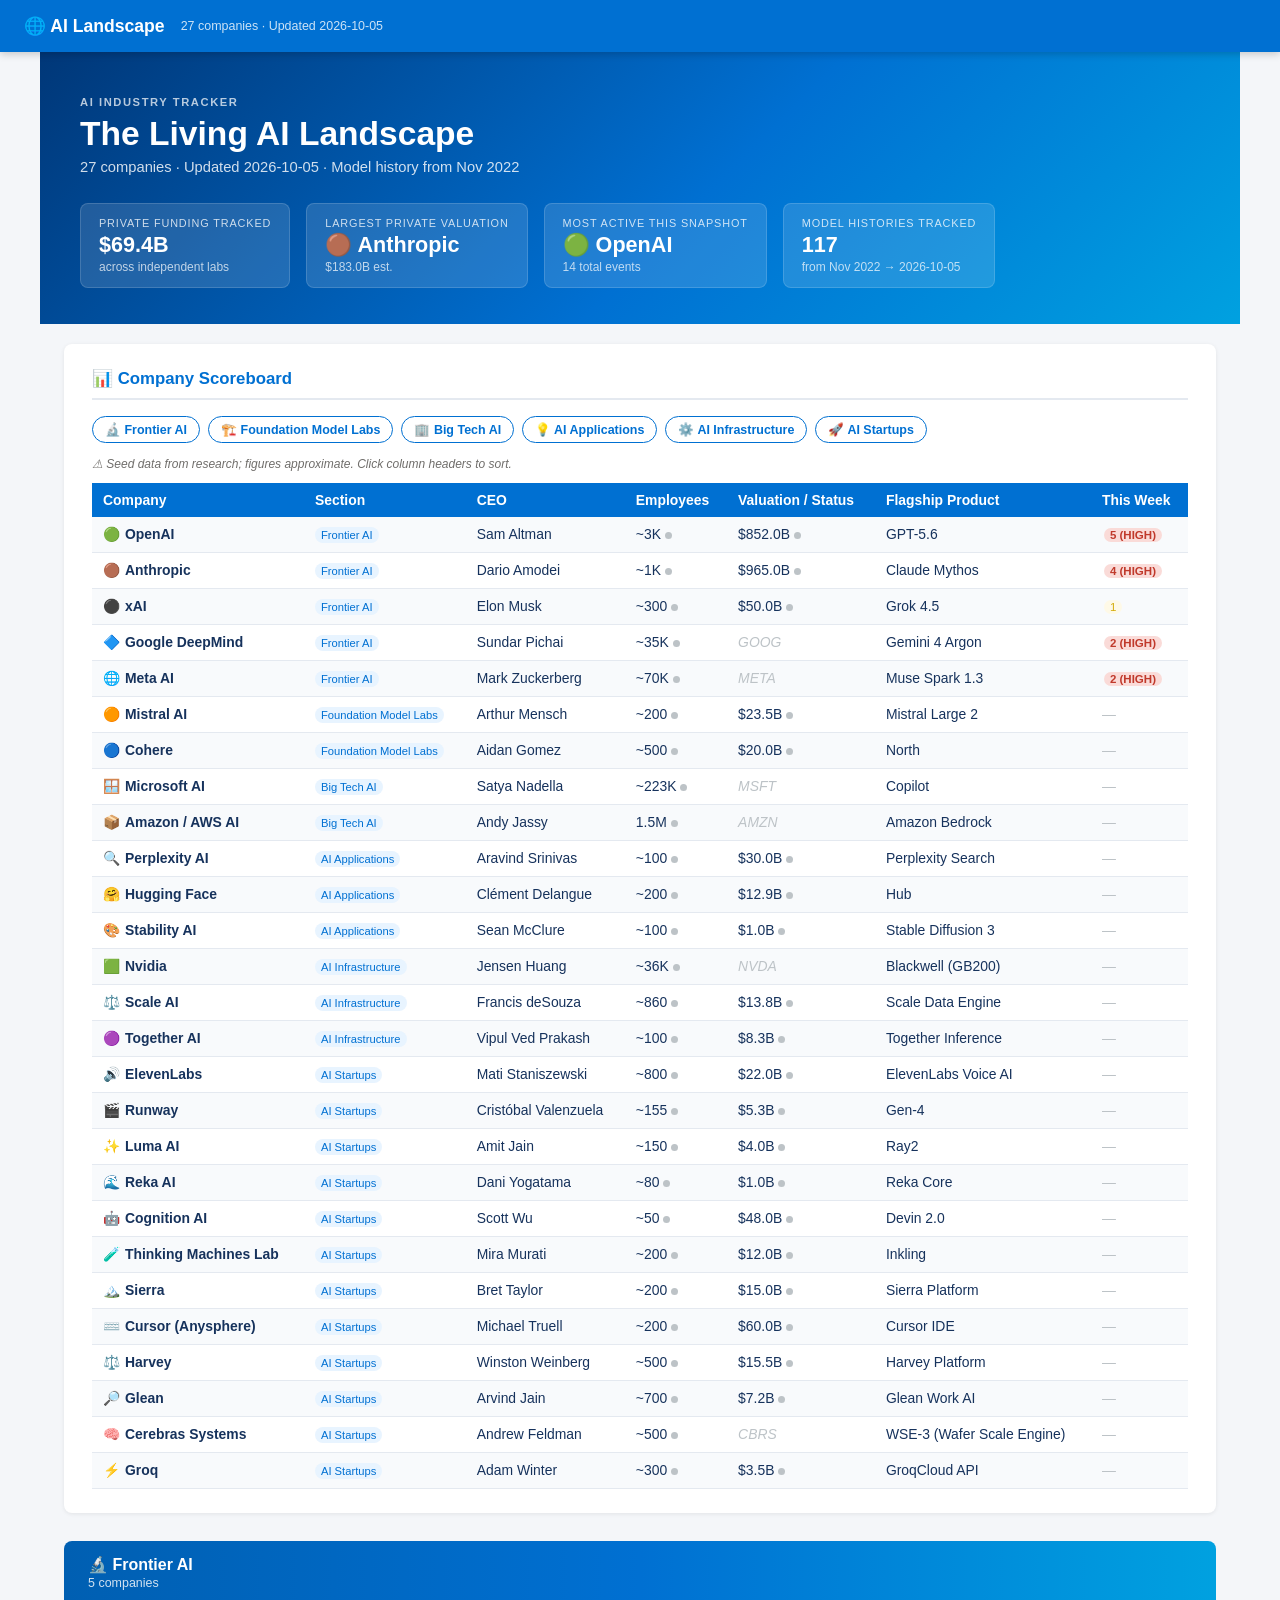
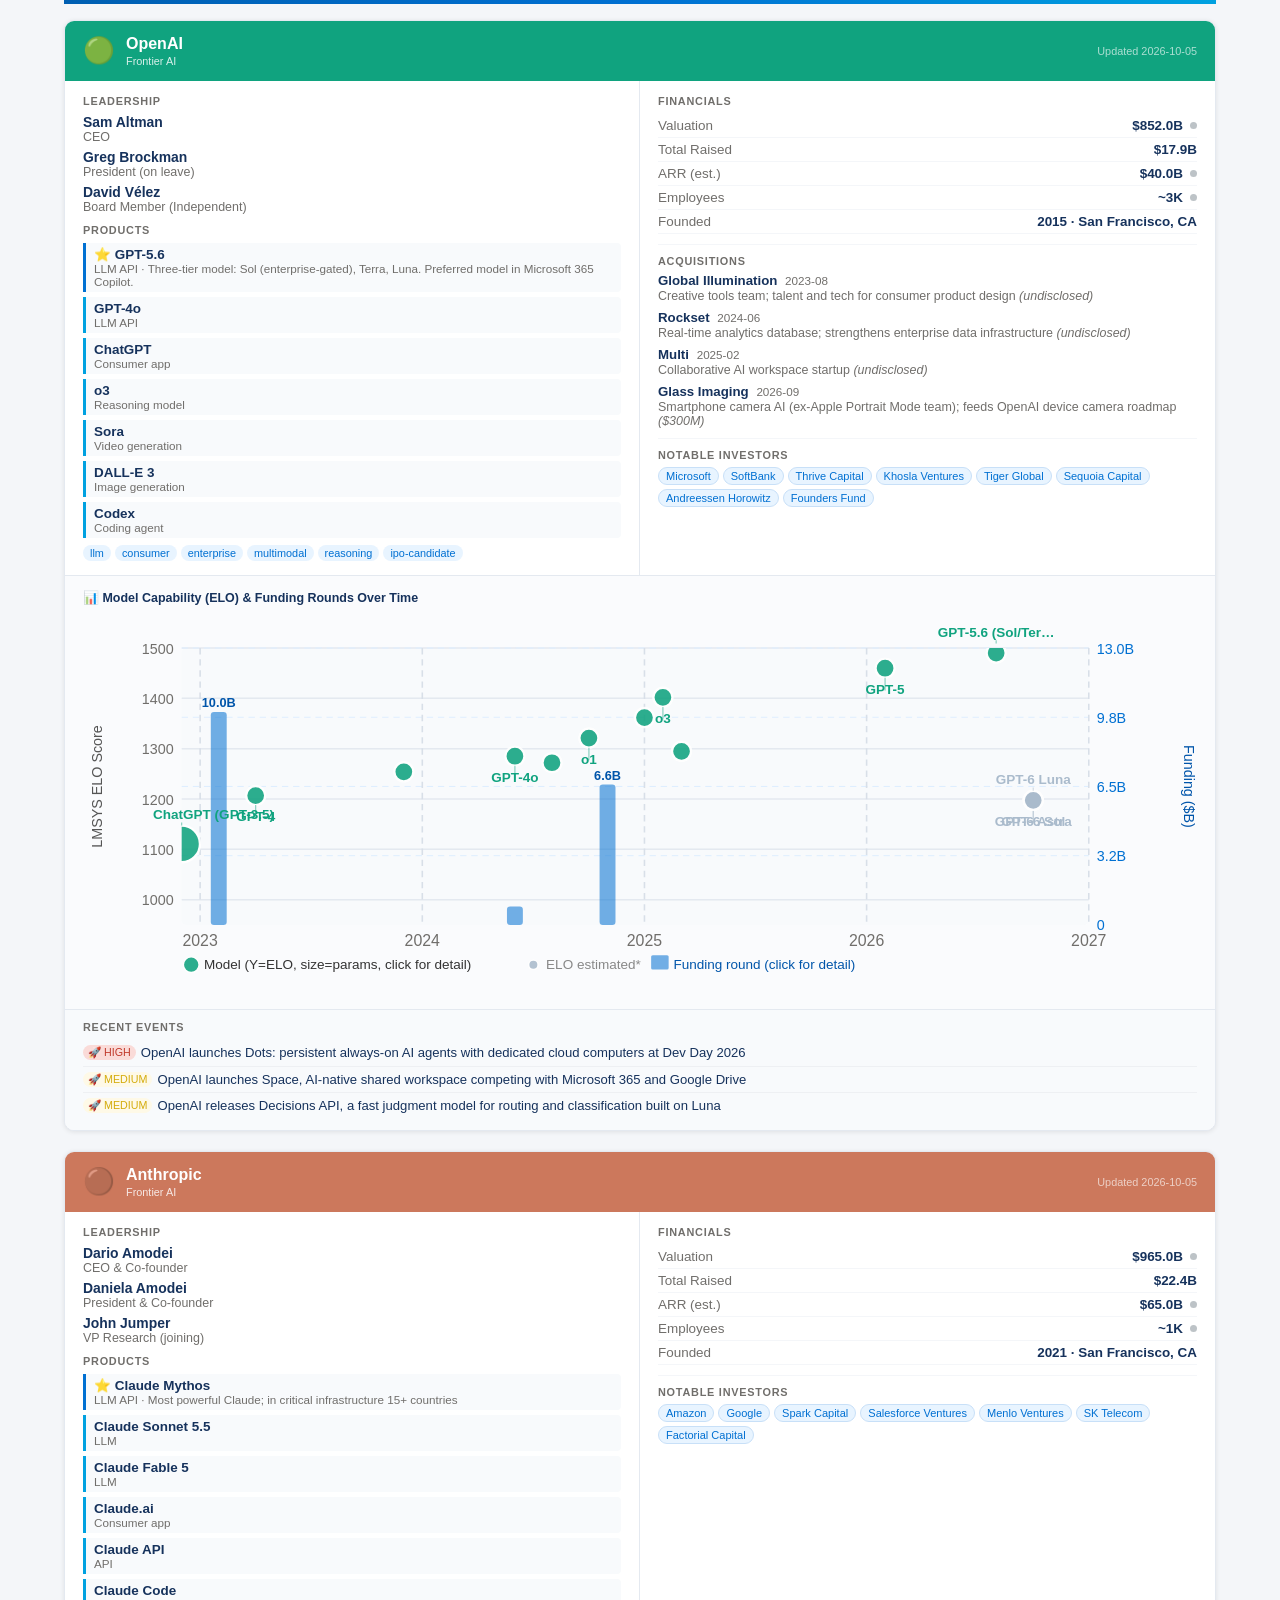
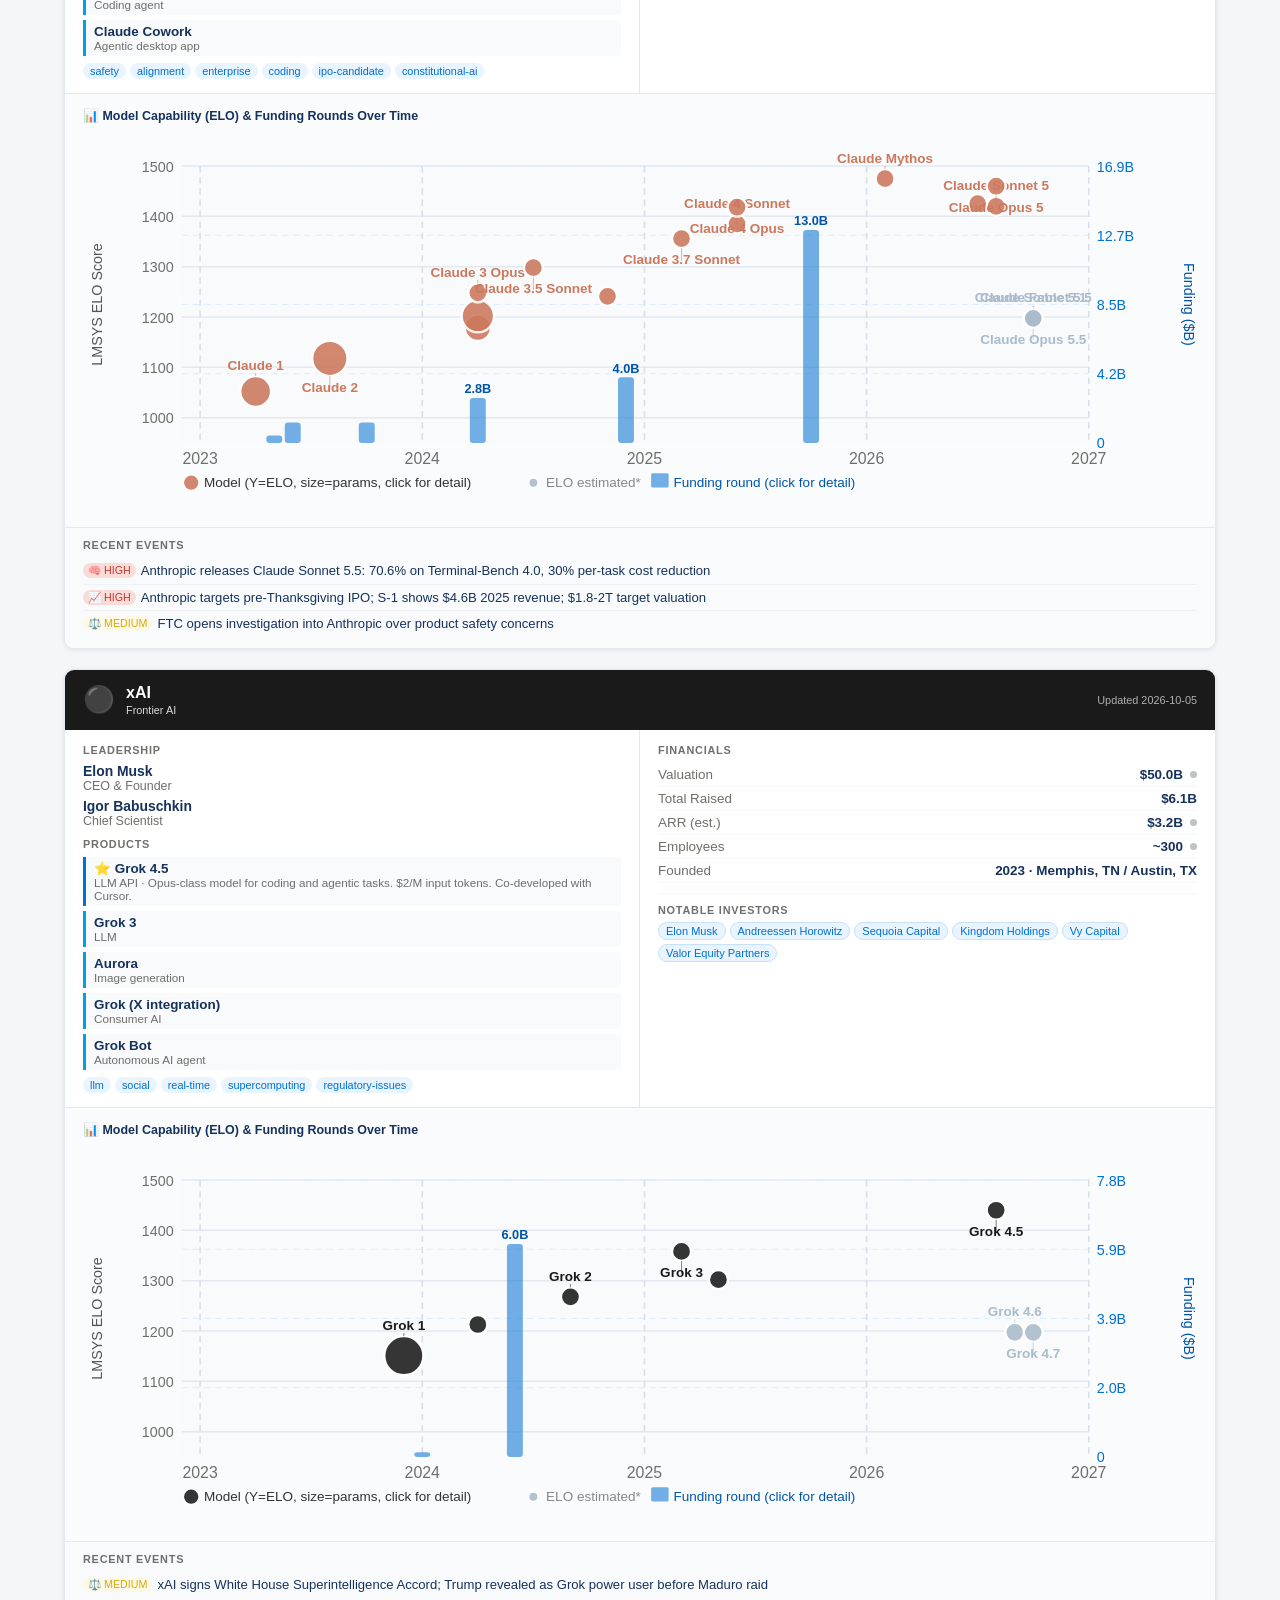
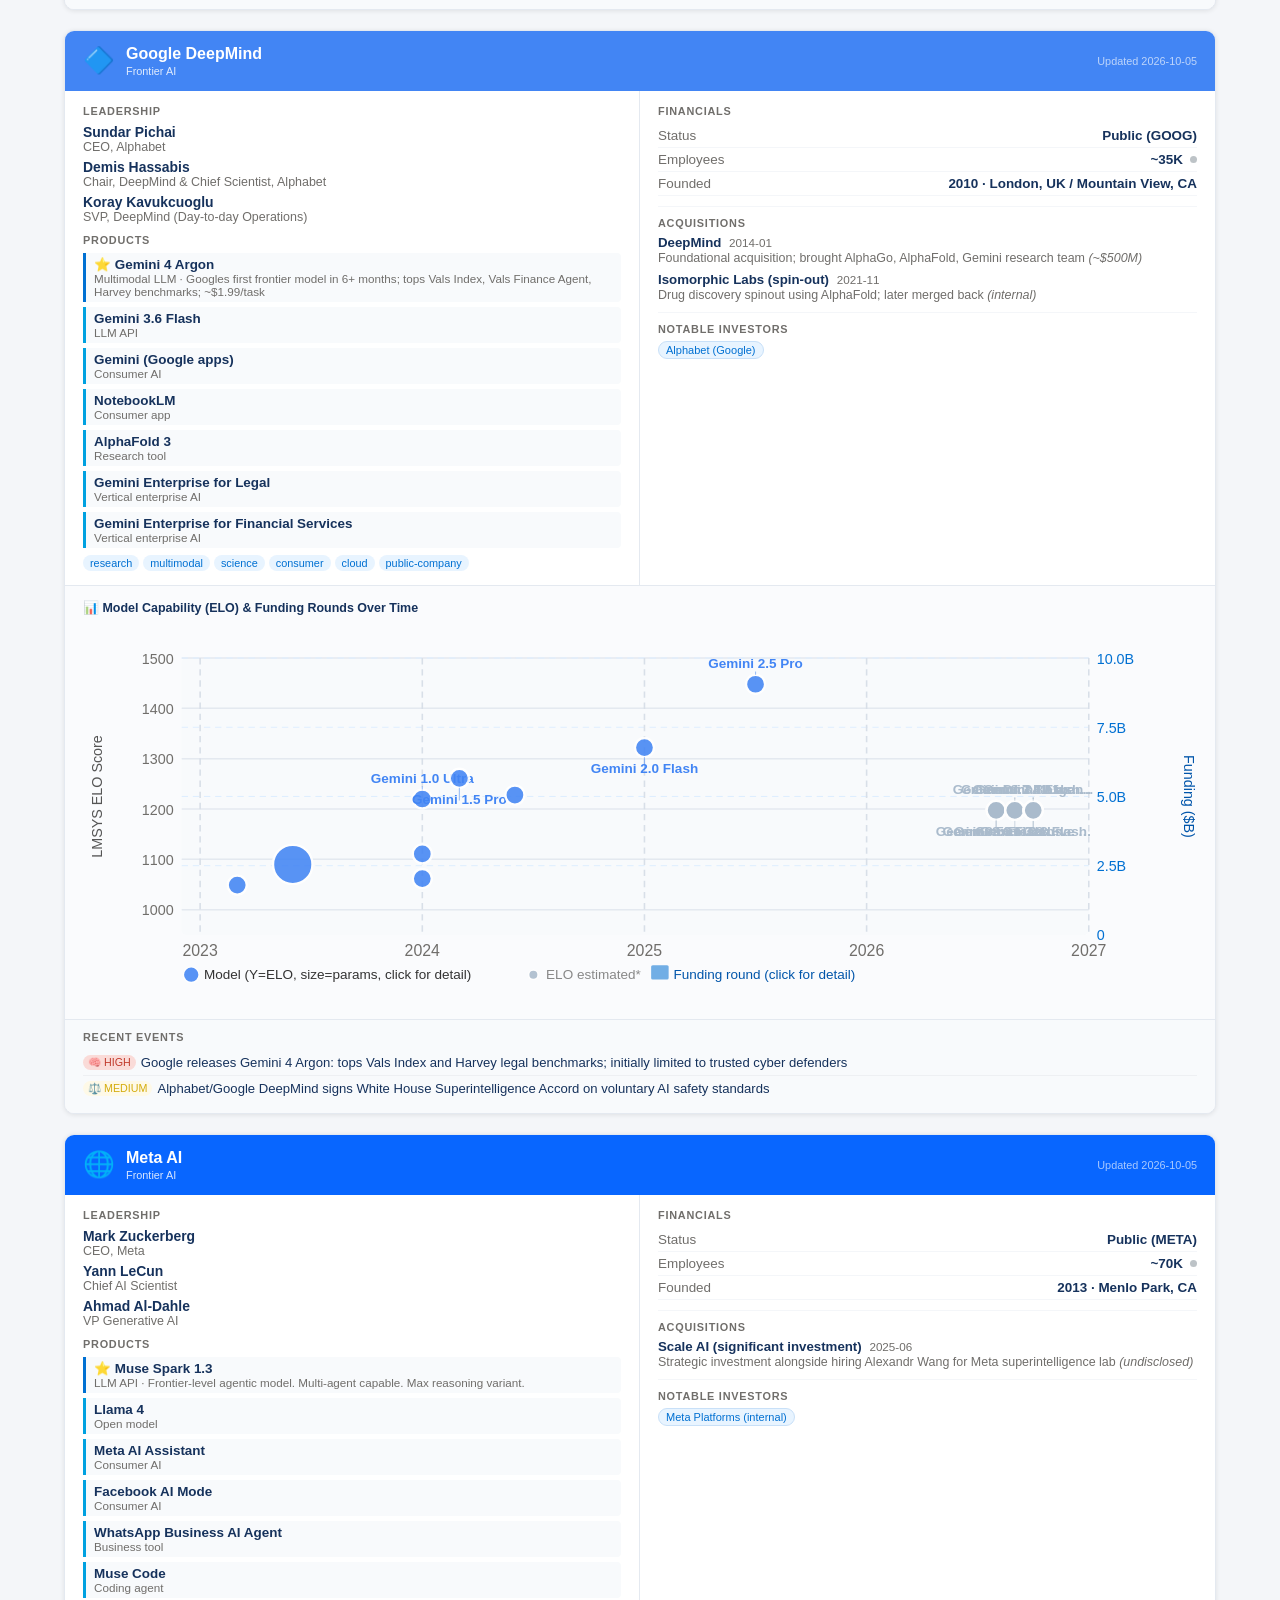
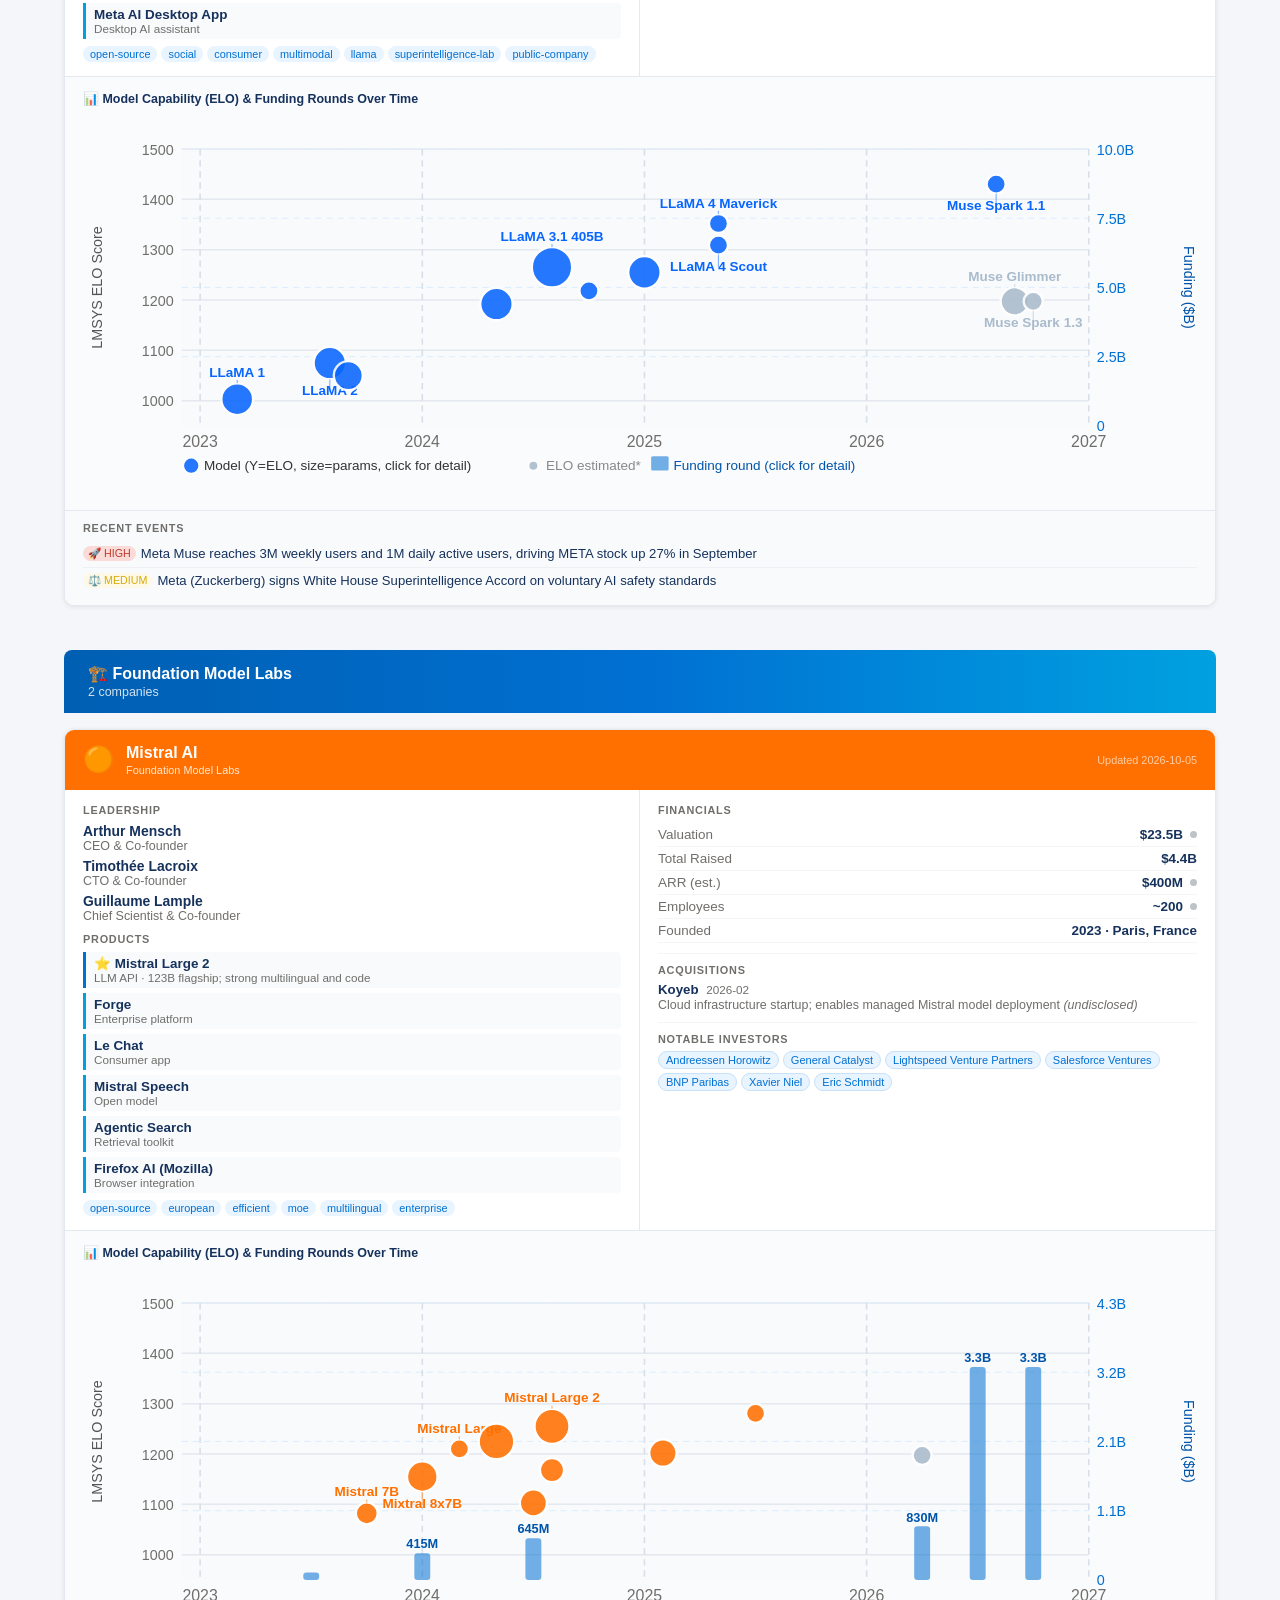
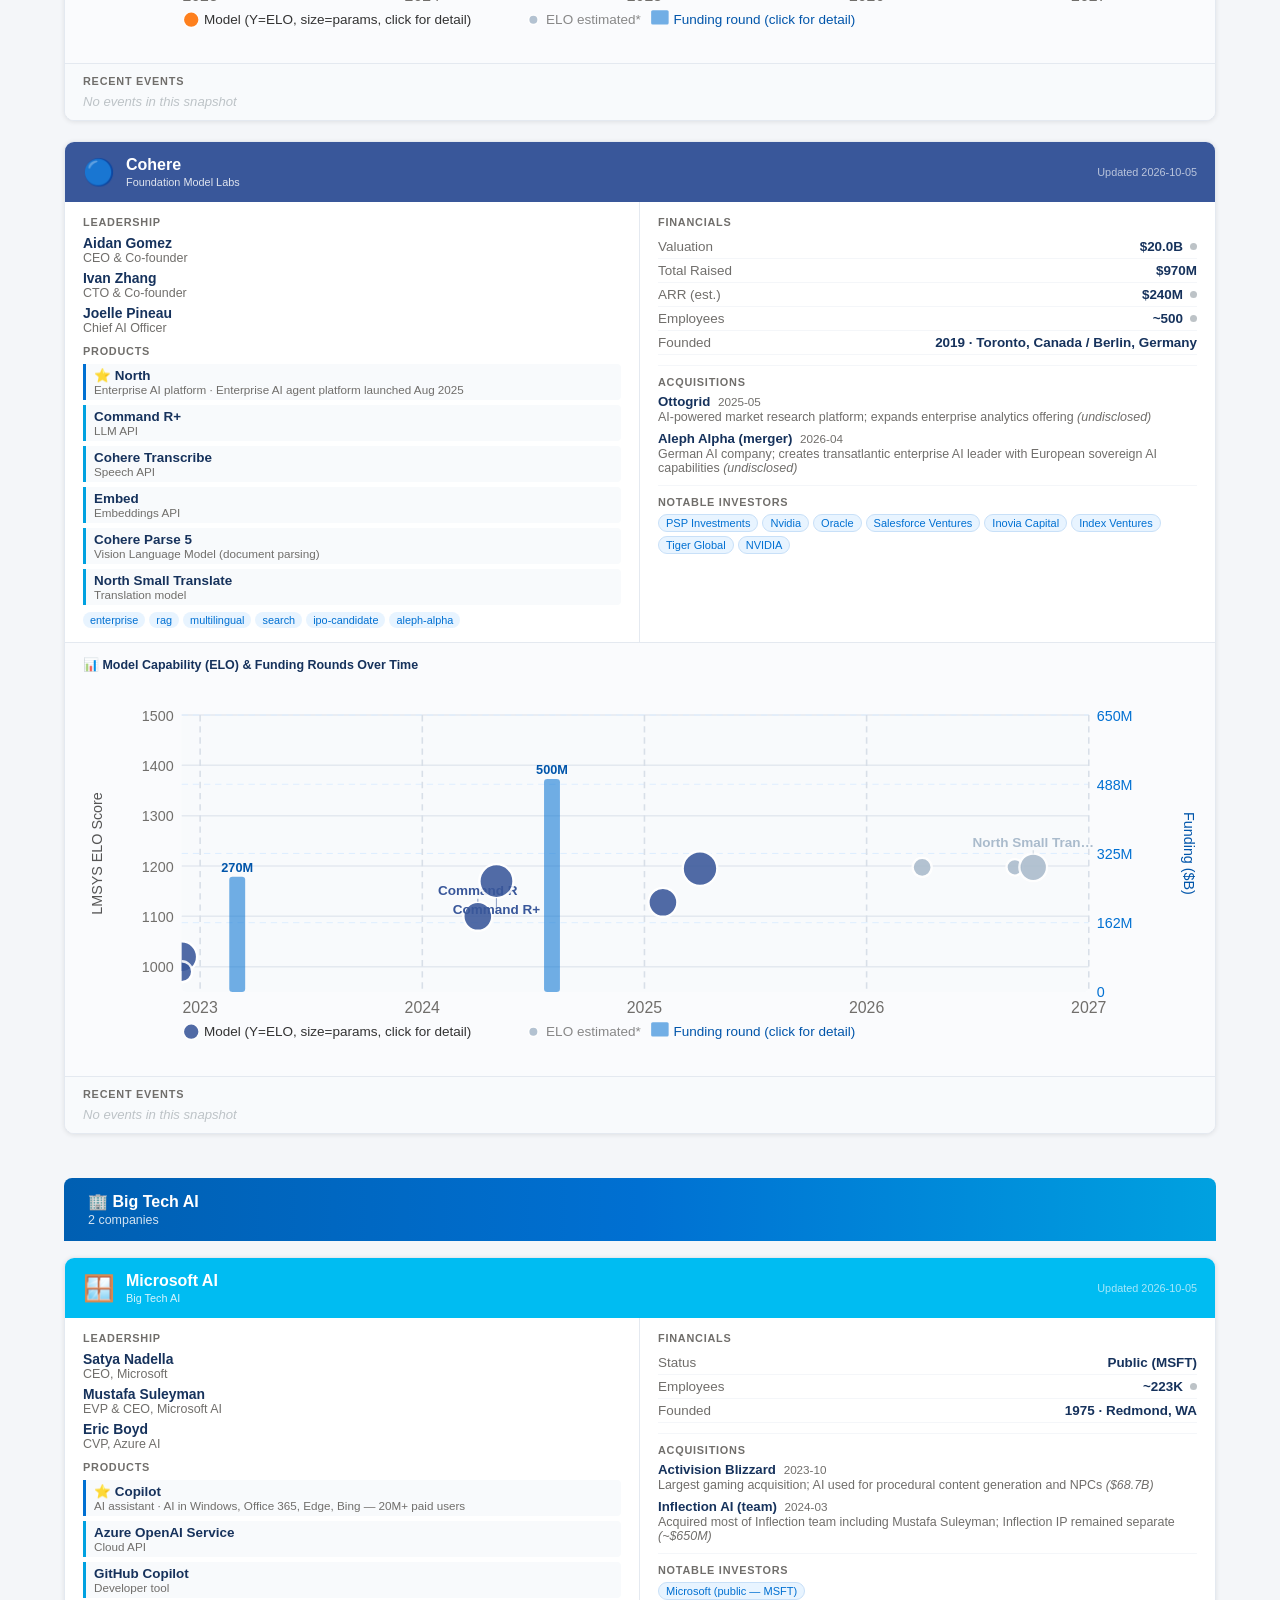
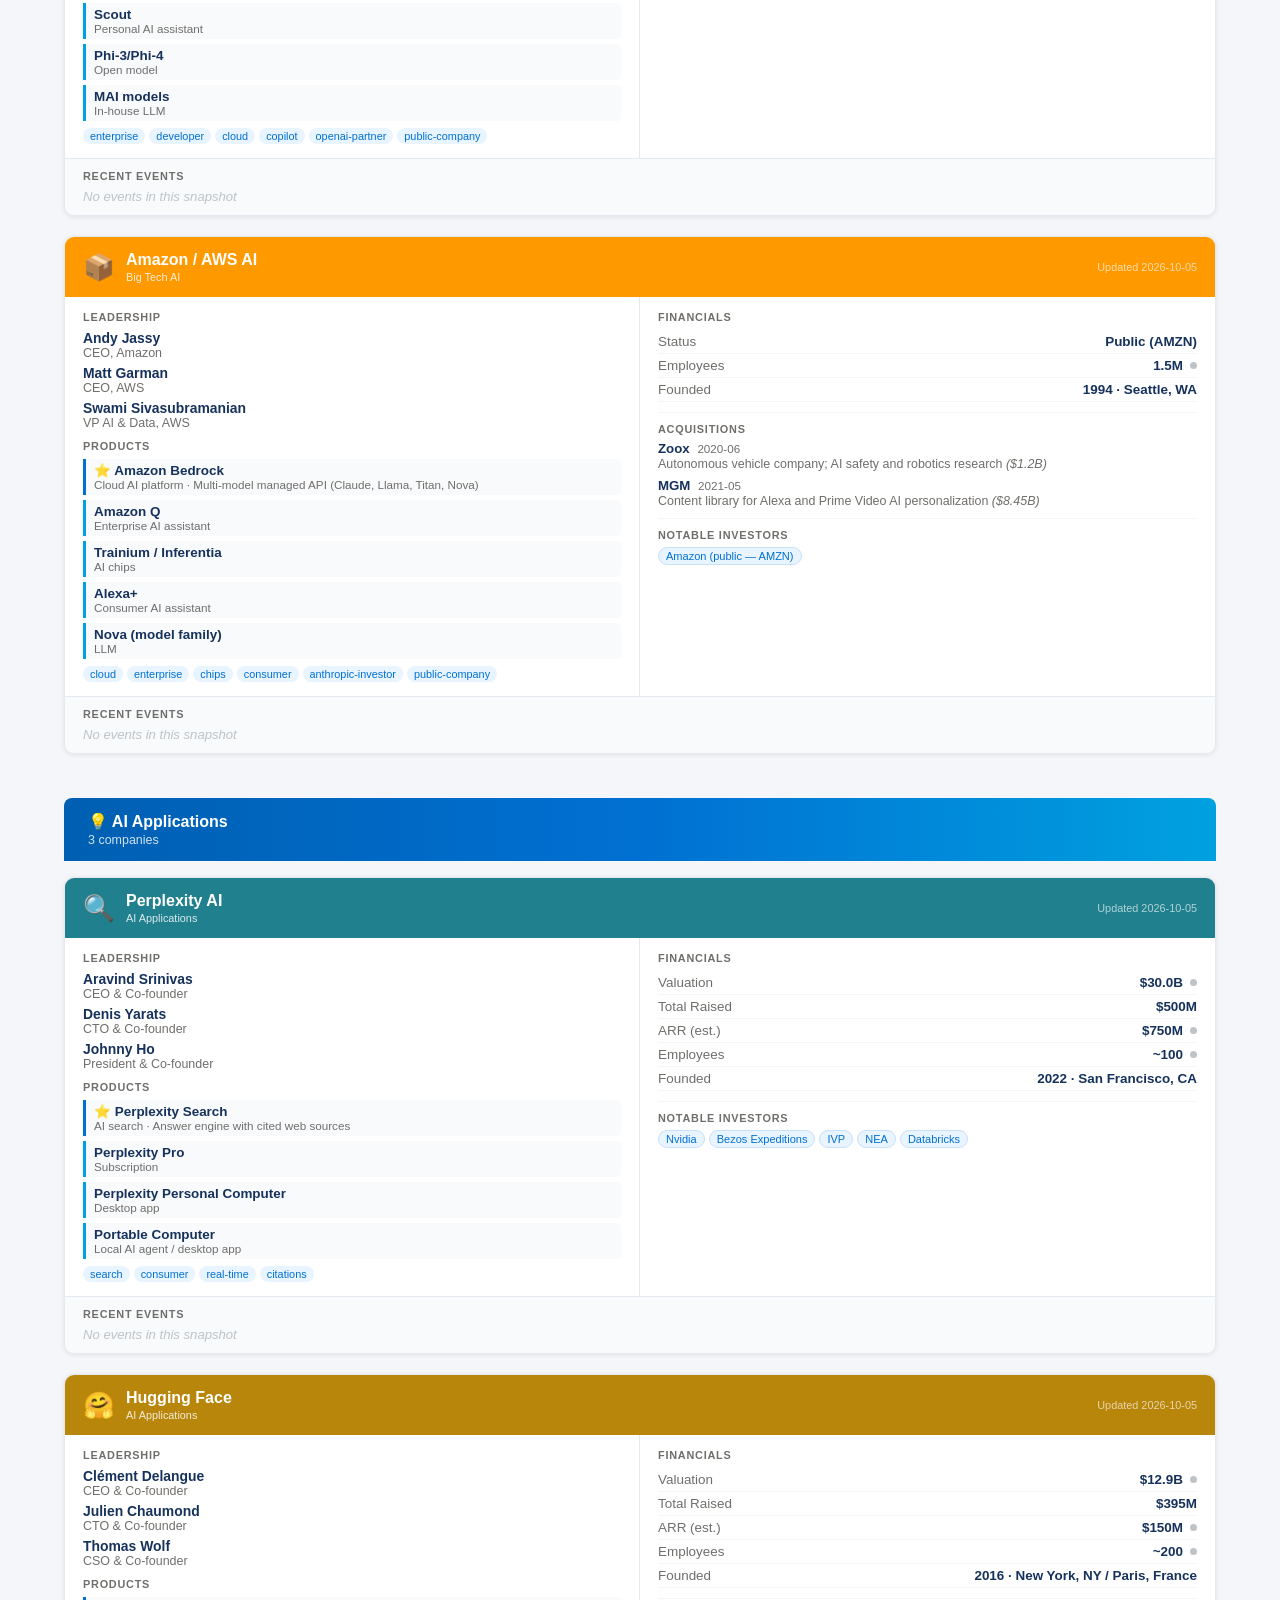
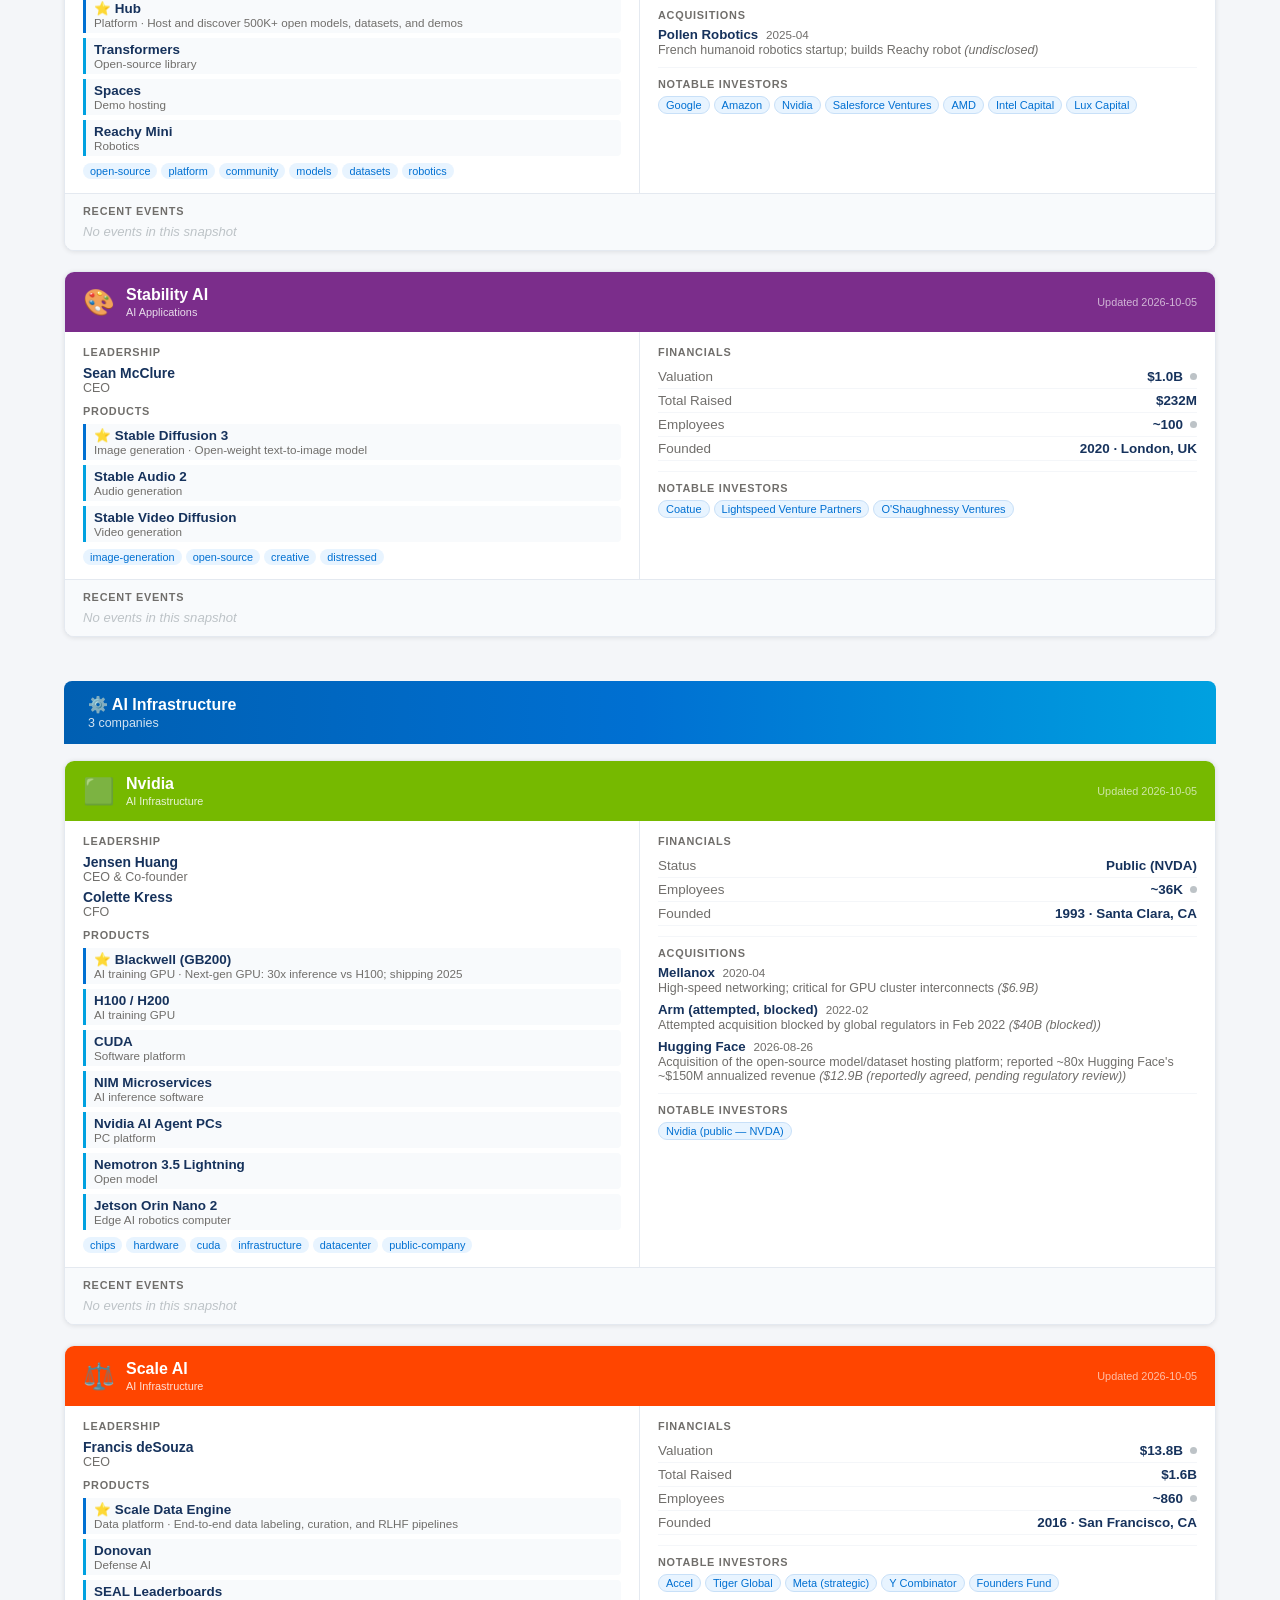
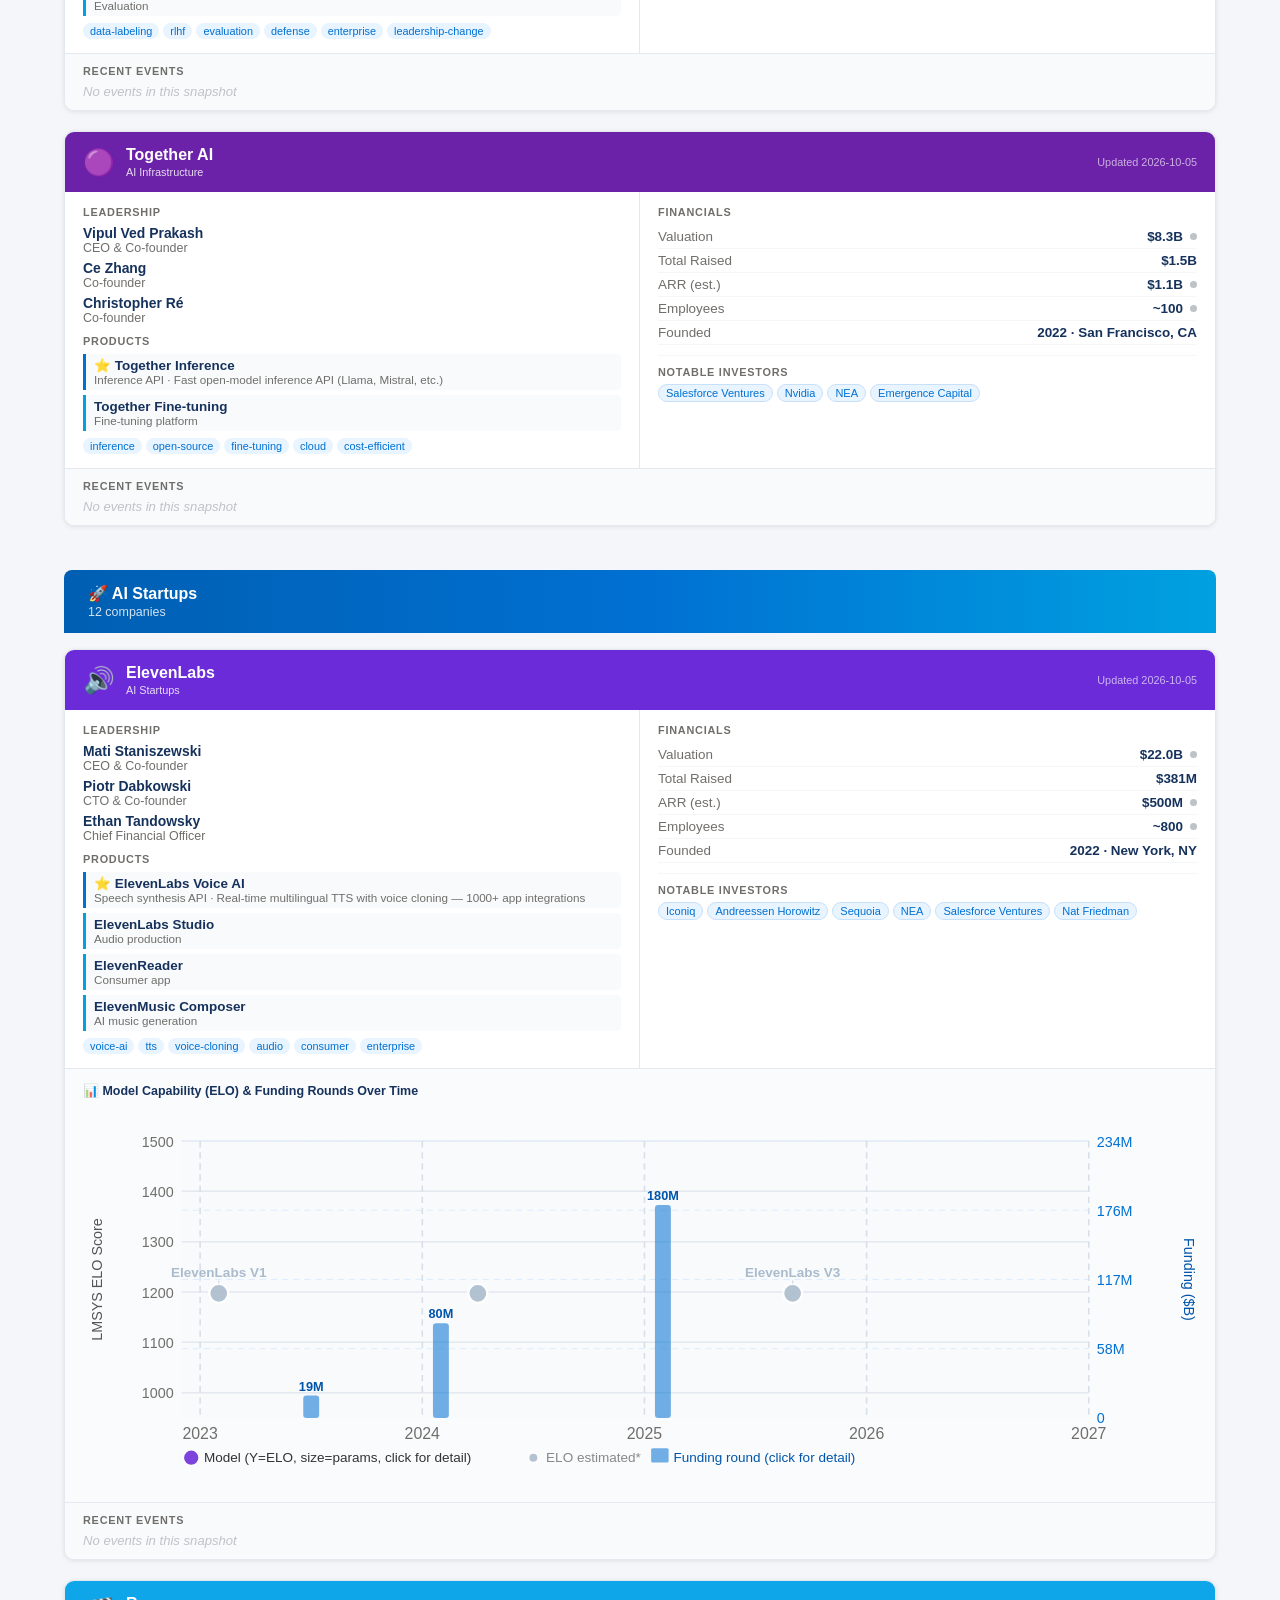
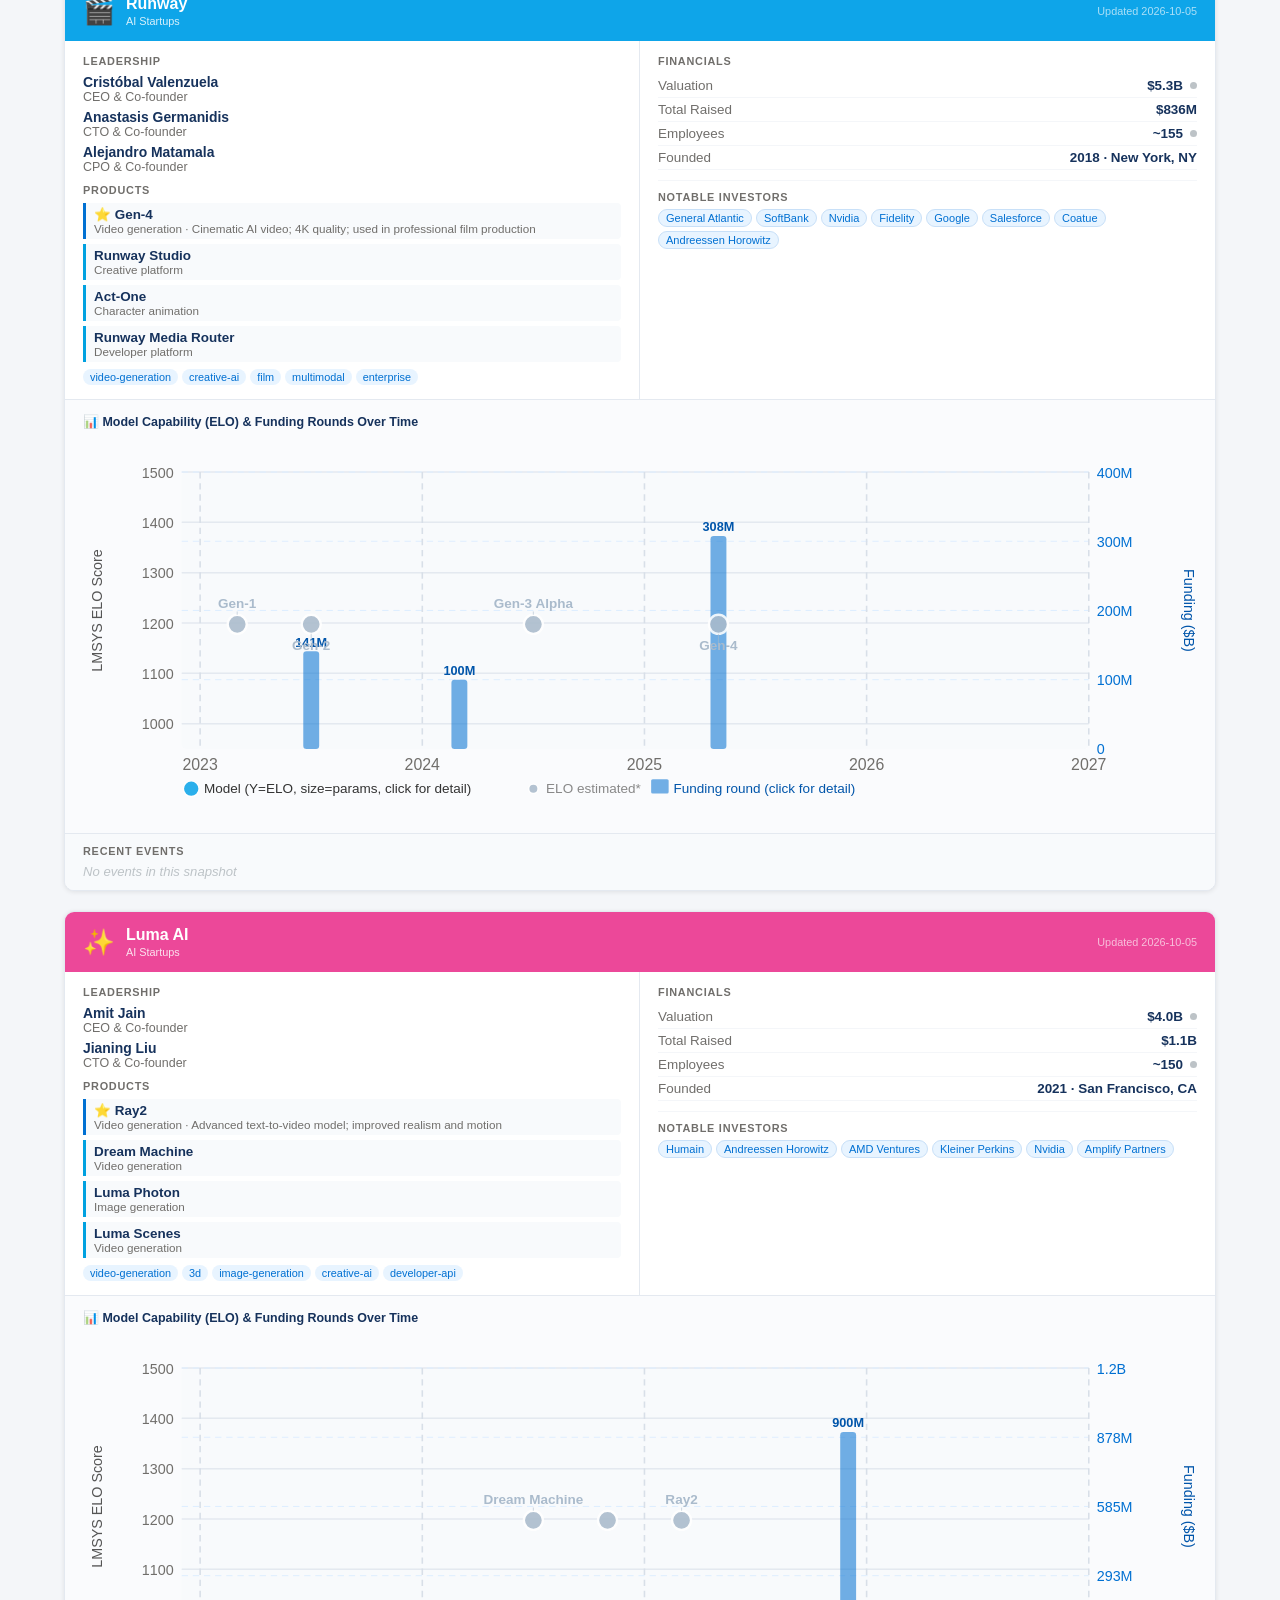
==== commit 2fd96dc2: "AI Landscape auto-update — 2026-10-05 High-significance events: - OpenAI Dev Day: Dots (persistent a" ====
--- a/docs/index.html
+++ b/docs/index.html
@@ -3,7 +3,7 @@
 <head>
 <meta charset="UTF-8">
 <meta name="viewport" content="width=device-width,initial-scale=1">
-<title>AI Landscape — 2026-09-28</title>
+<title>AI Landscape — 2026-10-05</title>
 <style>
 *{box-sizing:border-box;margin:0;padding:0}
 body{background:#F4F6F9;color:#16325C;font-family:-apple-system,BlinkMacSystemFont,"Segoe UI",Roboto,sans-serif;font-size:14px}
@@ -126,14 +126,14 @@
 <body>
 <div id="topbar">
   <h1>🌐 AI Landscape</h1>
-  <span class="meta">27 companies · Updated 2026-09-28</span>
+  <span class="meta">27 companies · Updated 2026-10-05</span>
 </div>
 <div id="main">
 <div id="hero">
   <div class="eyebrow">AI Industry Tracker</div>
   <h2>The Living AI Landscape</h2>
-  <div class="subtitle">27 companies · Updated 2026-09-28 · Model history from Nov 2022</div>
-  <div class="hero-stats"><div class="hero-stat"><div class="label">Private Funding Tracked</div><div class="value">$69.4B</div><div class="sub">across independent labs</div></div><div class="hero-stat"><div class="label">Largest Private Valuation</div><div class="value">🟤 Anthropic</div><div class="sub">$183.0B est.</div></div><div class="hero-stat"><div class="label">Most Active This Snapshot</div><div class="value">🟤 Anthropic</div><div class="sub">36 total events</div></div><div class="hero-stat"><div class="label">Model Histories Tracked</div><div class="value">115</div><div class="sub">from Nov 2022 → 2026-09-28</div></div></div>
+  <div class="subtitle">27 companies · Updated 2026-10-05 · Model history from Nov 2022</div>
+  <div class="hero-stats"><div class="hero-stat"><div class="label">Private Funding Tracked</div><div class="value">$69.4B</div><div class="sub">across independent labs</div></div><div class="hero-stat"><div class="label">Largest Private Valuation</div><div class="value">🟤 Anthropic</div><div class="sub">$183.0B est.</div></div><div class="hero-stat"><div class="label">Most Active This Snapshot</div><div class="value">🟢 OpenAI</div><div class="sub">14 total events</div></div><div class="hero-stat"><div class="label">Model Histories Tracked</div><div class="value">117</div><div class="sub">from Nov 2022 → 2026-10-05</div></div></div>
 </div>
 <div class="content-section">
   <h2>📊 Company Scoreboard</h2>
@@ -150,30 +150,30 @@
         <th onclick="sortTable(5)">Flagship Product</th>
         <th onclick="sortTable(6)">This Week</th>
       </tr></thead>
-      <tbody><tr data-section="Frontier AI"><td><a href="#card-openai" class="co-link"><span class="co-emoji">🟢</span><span class="co-name">OpenAI</span></a></td><td><span class="section-badge">Frontier AI</span></td><td>Sam Altman</td><td>~3K<span class="conf-dot conf-carried" title="carried_forward"></span></td><td>$852.0B<span class="conf-dot conf-carried" title="carried_forward"></span></td><td>GPT-5.6</td><td><span class="news-pill news-high-sig">4 (HIGH)</span></td></tr>
-<tr data-section="Frontier AI"><td><a href="#card-anthropic" class="co-link"><span class="co-emoji">🟤</span><span class="co-name">Anthropic</span></a></td><td><span class="section-badge">Frontier AI</span></td><td>Dario Amodei</td><td>~1K<span class="conf-dot conf-carried" title="carried_forward"></span></td><td>$965.0B<span class="conf-dot conf-carried" title="carried_forward"></span></td><td>Claude Mythos</td><td><span class="news-pill news-high-sig">5 (HIGH)</span></td></tr>
-<tr data-section="Frontier AI"><td><a href="#card-xai" class="co-link"><span class="co-emoji">⚫</span><span class="co-name">xAI</span></a></td><td><span class="section-badge">Frontier AI</span></td><td>Elon Musk</td><td>~300<span class="conf-dot conf-carried" title="carried_forward"></span></td><td>$50.0B<span class="conf-dot conf-carried" title="carried_forward"></span></td><td>Grok 4.5</td><td><span class="news-pill news-high-sig">2 (HIGH)</span></td></tr>
-<tr data-section="Frontier AI"><td><a href="#card-google_deepmind" class="co-link"><span class="co-emoji">🔷</span><span class="co-name">Google DeepMind</span></a></td><td><span class="section-badge">Frontier AI</span></td><td>Sundar Pichai</td><td>~35K<span class="conf-dot conf-carried" title="carried_forward"></span></td><td><span class="fin-na">GOOG</span></td><td>Gemini 3.8 Live Extended Thinking</td><td><span class="news-pill news-high-sig">5 (HIGH)</span></td></tr>
-<tr data-section="Frontier AI"><td><a href="#card-meta_ai" class="co-link"><span class="co-emoji">🌐</span><span class="co-name">Meta AI</span></a></td><td><span class="section-badge">Frontier AI</span></td><td>Mark Zuckerberg</td><td>~70K<span class="conf-dot conf-carried" title="carried_forward"></span></td><td><span class="fin-na">META</span></td><td>Muse Spark 1.3</td><td><span class="news-pill news-high-sig">4 (HIGH)</span></td></tr>
-<tr data-section="Foundation Model Labs"><td><a href="#card-mistral" class="co-link"><span class="co-emoji">🟠</span><span class="co-name">Mistral AI</span></a></td><td><span class="section-badge">Foundation Model Labs</span></td><td>Arthur Mensch</td><td>~200<span class="conf-dot conf-carried" title="carried_forward"></span></td><td>$23.5B<span class="conf-dot conf-high" title="high"></span></td><td>Mistral Large 2</td><td><span class="news-pill news-high-sig">2 (HIGH)</span></td></tr>
-<tr data-section="Foundation Model Labs"><td><a href="#card-cohere" class="co-link"><span class="co-emoji">🔵</span><span class="co-name">Cohere</span></a></td><td><span class="section-badge">Foundation Model Labs</span></td><td>Aidan Gomez</td><td>~500<span class="conf-dot conf-carried" title="carried_forward"></span></td><td>$20.0B<span class="conf-dot conf-carried" title="carried_forward"></span></td><td>North</td><td><span class="news-pill news-high-sig">2 (HIGH)</span></td></tr>
-<tr data-section="Big Tech AI"><td><a href="#card-microsoft_ai" class="co-link"><span class="co-emoji">🪟</span><span class="co-name">Microsoft AI</span></a></td><td><span class="section-badge">Big Tech AI</span></td><td>Satya Nadella</td><td>~223K<span class="conf-dot conf-carried" title="carried_forward"></span></td><td><span class="fin-na">MSFT</span></td><td>Copilot</td><td><span class="news-pill news-high-sig">1 (HIGH)</span></td></tr>
+      <tbody><tr data-section="Frontier AI"><td><a href="#card-openai" class="co-link"><span class="co-emoji">🟢</span><span class="co-name">OpenAI</span></a></td><td><span class="section-badge">Frontier AI</span></td><td>Sam Altman</td><td>~3K<span class="conf-dot conf-carried" title="carried_forward"></span></td><td>$852.0B<span class="conf-dot conf-carried" title="carried_forward"></span></td><td>GPT-5.6</td><td><span class="news-pill news-high-sig">5 (HIGH)</span></td></tr>
+<tr data-section="Frontier AI"><td><a href="#card-anthropic" class="co-link"><span class="co-emoji">🟤</span><span class="co-name">Anthropic</span></a></td><td><span class="section-badge">Frontier AI</span></td><td>Dario Amodei</td><td>~1K<span class="conf-dot conf-carried" title="carried_forward"></span></td><td>$965.0B<span class="conf-dot conf-carried" title="carried_forward"></span></td><td>Claude Mythos</td><td><span class="news-pill news-high-sig">4 (HIGH)</span></td></tr>
+<tr data-section="Frontier AI"><td><a href="#card-xai" class="co-link"><span class="co-emoji">⚫</span><span class="co-name">xAI</span></a></td><td><span class="section-badge">Frontier AI</span></td><td>Elon Musk</td><td>~300<span class="conf-dot conf-carried" title="carried_forward"></span></td><td>$50.0B<span class="conf-dot conf-carried" title="carried_forward"></span></td><td>Grok 4.5</td><td><span class="news-pill news-has">1</span></td></tr>
+<tr data-section="Frontier AI"><td><a href="#card-google_deepmind" class="co-link"><span class="co-emoji">🔷</span><span class="co-name">Google DeepMind</span></a></td><td><span class="section-badge">Frontier AI</span></td><td>Sundar Pichai</td><td>~35K<span class="conf-dot conf-carried" title="carried_forward"></span></td><td><span class="fin-na">GOOG</span></td><td>Gemini 4 Argon</td><td><span class="news-pill news-high-sig">2 (HIGH)</span></td></tr>
+<tr data-section="Frontier AI"><td><a href="#card-meta_ai" class="co-link"><span class="co-emoji">🌐</span><span class="co-name">Meta AI</span></a></td><td><span class="section-badge">Frontier AI</span></td><td>Mark Zuckerberg</td><td>~70K<span class="conf-dot conf-carried" title="carried_forward"></span></td><td><span class="fin-na">META</span></td><td>Muse Spark 1.3</td><td><span class="news-pill news-high-sig">2 (HIGH)</span></td></tr>
+<tr data-section="Foundation Model Labs"><td><a href="#card-mistral" class="co-link"><span class="co-emoji">🟠</span><span class="co-name">Mistral AI</span></a></td><td><span class="section-badge">Foundation Model Labs</span></td><td>Arthur Mensch</td><td>~200<span class="conf-dot conf-carried" title="carried_forward"></span></td><td>$23.5B<span class="conf-dot conf-carried" title="carried_forward"></span></td><td>Mistral Large 2</td><td><span class="news-0">—</span></td></tr>
+<tr data-section="Foundation Model Labs"><td><a href="#card-cohere" class="co-link"><span class="co-emoji">🔵</span><span class="co-name">Cohere</span></a></td><td><span class="section-badge">Foundation Model Labs</span></td><td>Aidan Gomez</td><td>~500<span class="conf-dot conf-carried" title="carried_forward"></span></td><td>$20.0B<span class="conf-dot conf-carried" title="carried_forward"></span></td><td>North</td><td><span class="news-0">—</span></td></tr>
+<tr data-section="Big Tech AI"><td><a href="#card-microsoft_ai" class="co-link"><span class="co-emoji">🪟</span><span class="co-name">Microsoft AI</span></a></td><td><span class="section-badge">Big Tech AI</span></td><td>Satya Nadella</td><td>~223K<span class="conf-dot conf-carried" title="carried_forward"></span></td><td><span class="fin-na">MSFT</span></td><td>Copilot</td><td><span class="news-0">—</span></td></tr>
 <tr data-section="Big Tech AI"><td><a href="#card-amazon_aws_ai" class="co-link"><span class="co-emoji">📦</span><span class="co-name">Amazon / AWS AI</span></a></td><td><span class="section-badge">Big Tech AI</span></td><td>Andy Jassy</td><td>1.5M<span class="conf-dot conf-carried" title="carried_forward"></span></td><td><span class="fin-na">AMZN</span></td><td>Amazon Bedrock</td><td><span class="news-0">—</span></td></tr>
 <tr data-section="AI Applications"><td><a href="#card-perplexity" class="co-link"><span class="co-emoji">🔍</span><span class="co-name">Perplexity AI</span></a></td><td><span class="section-badge">AI Applications</span></td><td>Aravind Srinivas</td><td>~100<span class="conf-dot conf-carried" title="carried_forward"></span></td><td>$30.0B<span class="conf-dot conf-carried" title="carried_forward"></span></td><td>Perplexity Search</td><td><span class="news-0">—</span></td></tr>
-<tr data-section="AI Applications"><td><a href="#card-hugging_face" class="co-link"><span class="co-emoji">🤗</span><span class="co-name">Hugging Face</span></a></td><td><span class="section-badge">AI Applications</span></td><td>Clément Delangue</td><td>~200<span class="conf-dot conf-carried" title="carried_forward"></span></td><td>$12.9B<span class="conf-dot conf-carried" title="carried_forward"></span></td><td>Hub</td><td><span class="news-pill news-has">2</span></td></tr>
+<tr data-section="AI Applications"><td><a href="#card-hugging_face" class="co-link"><span class="co-emoji">🤗</span><span class="co-name">Hugging Face</span></a></td><td><span class="section-badge">AI Applications</span></td><td>Clément Delangue</td><td>~200<span class="conf-dot conf-carried" title="carried_forward"></span></td><td>$12.9B<span class="conf-dot conf-carried" title="carried_forward"></span></td><td>Hub</td><td><span class="news-0">—</span></td></tr>
 <tr data-section="AI Applications"><td><a href="#card-stability_ai" class="co-link"><span class="co-emoji">🎨</span><span class="co-name">Stability AI</span></a></td><td><span class="section-badge">AI Applications</span></td><td>Sean McClure</td><td>~100<span class="conf-dot conf-carried" title="carried_forward"></span></td><td>$1.0B<span class="conf-dot conf-carried" title="carried_forward"></span></td><td>Stable Diffusion 3</td><td><span class="news-0">—</span></td></tr>
-<tr data-section="AI Infrastructure"><td><a href="#card-nvidia" class="co-link"><span class="co-emoji">🟩</span><span class="co-name">Nvidia</span></a></td><td><span class="section-badge">AI Infrastructure</span></td><td>Jensen Huang</td><td>~36K<span class="conf-dot conf-carried" title="carried_forward"></span></td><td><span class="fin-na">NVDA</span></td><td>Blackwell (GB200)</td><td><span class="news-pill news-has">1</span></td></tr>
+<tr data-section="AI Infrastructure"><td><a href="#card-nvidia" class="co-link"><span class="co-emoji">🟩</span><span class="co-name">Nvidia</span></a></td><td><span class="section-badge">AI Infrastructure</span></td><td>Jensen Huang</td><td>~36K<span class="conf-dot conf-carried" title="carried_forward"></span></td><td><span class="fin-na">NVDA</span></td><td>Blackwell (GB200)</td><td><span class="news-0">—</span></td></tr>
 <tr data-section="AI Infrastructure"><td><a href="#card-scale_ai" class="co-link"><span class="co-emoji">⚖️</span><span class="co-name">Scale AI</span></a></td><td><span class="section-badge">AI Infrastructure</span></td><td>Francis deSouza</td><td>~860<span class="conf-dot conf-carried" title="carried_forward"></span></td><td>$13.8B<span class="conf-dot conf-carried" title="carried_forward"></span></td><td>Scale Data Engine</td><td><span class="news-0">—</span></td></tr>
-<tr data-section="AI Infrastructure"><td><a href="#card-together_ai" class="co-link"><span class="co-emoji">🟣</span><span class="co-name">Together AI</span></a></td><td><span class="section-badge">AI Infrastructure</span></td><td>Vipul Ved Prakash</td><td>~100<span class="conf-dot conf-carried" title="carried_forward"></span></td><td>$8.3B<span class="conf-dot conf-carried" title="carried_forward"></span></td><td>Together Inference</td><td><span class="news-pill news-has">1</span></td></tr>
-<tr data-section="AI Startups"><td><a href="#card-elevenlabs" class="co-link"><span class="co-emoji">🔊</span><span class="co-name">ElevenLabs</span></a></td><td><span class="section-badge">AI Startups</span></td><td>Mati Staniszewski</td><td>~800<span class="conf-dot conf-carried" title="carried_forward"></span></td><td>$22.0B<span class="conf-dot conf-high" title="high"></span></td><td>ElevenLabs Voice AI</td><td><span class="news-pill news-high-sig">1 (HIGH)</span></td></tr>
+<tr data-section="AI Infrastructure"><td><a href="#card-together_ai" class="co-link"><span class="co-emoji">🟣</span><span class="co-name">Together AI</span></a></td><td><span class="section-badge">AI Infrastructure</span></td><td>Vipul Ved Prakash</td><td>~100<span class="conf-dot conf-carried" title="carried_forward"></span></td><td>$8.3B<span class="conf-dot conf-carried" title="carried_forward"></span></td><td>Together Inference</td><td><span class="news-0">—</span></td></tr>
+<tr data-section="AI Startups"><td><a href="#card-elevenlabs" class="co-link"><span class="co-emoji">🔊</span><span class="co-name">ElevenLabs</span></a></td><td><span class="section-badge">AI Startups</span></td><td>Mati Staniszewski</td><td>~800<span class="conf-dot conf-carried" title="carried_forward"></span></td><td>$22.0B<span class="conf-dot conf-carried" title="carried_forward"></span></td><td>ElevenLabs Voice AI</td><td><span class="news-0">—</span></td></tr>
 <tr data-section="AI Startups"><td><a href="#card-runway" class="co-link"><span class="co-emoji">🎬</span><span class="co-name">Runway</span></a></td><td><span class="section-badge">AI Startups</span></td><td>Cristóbal Valenzuela</td><td>~155<span class="conf-dot conf-carried" title="carried_forward"></span></td><td>$5.3B<span class="conf-dot conf-carried" title="carried_forward"></span></td><td>Gen-4</td><td><span class="news-0">—</span></td></tr>
 <tr data-section="AI Startups"><td><a href="#card-luma_ai" class="co-link"><span class="co-emoji">✨</span><span class="co-name">Luma AI</span></a></td><td><span class="section-badge">AI Startups</span></td><td>Amit Jain</td><td>~150<span class="conf-dot conf-carried" title="carried_forward"></span></td><td>$4.0B<span class="conf-dot conf-carried" title="carried_forward"></span></td><td>Ray2</td><td><span class="news-0">—</span></td></tr>
-<tr data-section="AI Startups"><td><a href="#card-reka_ai" class="co-link"><span class="co-emoji">🌊</span><span class="co-name">Reka AI</span></a></td><td><span class="section-badge">AI Startups</span></td><td>Dani Yogatama</td><td>~80<span class="conf-dot conf-carried" title="carried_forward"></span></td><td>$1.0B<span class="conf-dot conf-carried" title="carried_forward"></span></td><td>Reka Core</td><td><span class="news-pill news-high-sig">1 (HIGH)</span></td></tr>
-<tr data-section="AI Startups"><td><a href="#card-cognition_ai" class="co-link"><span class="co-emoji">🤖</span><span class="co-name">Cognition AI</span></a></td><td><span class="section-badge">AI Startups</span></td><td>Scott Wu</td><td>~50<span class="conf-dot conf-carried" title="carried_forward"></span></td><td>$48.0B<span class="conf-dot conf-high" title="high"></span></td><td>Devin 2.0</td><td><span class="news-pill news-high-sig">2 (HIGH)</span></td></tr>
+<tr data-section="AI Startups"><td><a href="#card-reka_ai" class="co-link"><span class="co-emoji">🌊</span><span class="co-name">Reka AI</span></a></td><td><span class="section-badge">AI Startups</span></td><td>Dani Yogatama</td><td>~80<span class="conf-dot conf-carried" title="carried_forward"></span></td><td>$1.0B<span class="conf-dot conf-carried" title="carried_forward"></span></td><td>Reka Core</td><td><span class="news-0">—</span></td></tr>
+<tr data-section="AI Startups"><td><a href="#card-cognition_ai" class="co-link"><span class="co-emoji">🤖</span><span class="co-name">Cognition AI</span></a></td><td><span class="section-badge">AI Startups</span></td><td>Scott Wu</td><td>~50<span class="conf-dot conf-carried" title="carried_forward"></span></td><td>$48.0B<span class="conf-dot conf-carried" title="carried_forward"></span></td><td>Devin 2.0</td><td><span class="news-0">—</span></td></tr>
 <tr data-section="AI Startups"><td><a href="#card-thinking_machines" class="co-link"><span class="co-emoji">🧪</span><span class="co-name">Thinking Machines Lab</span></a></td><td><span class="section-badge">AI Startups</span></td><td>Mira Murati</td><td>~200<span class="conf-dot conf-carried" title="carried_forward"></span></td><td>$12.0B<span class="conf-dot conf-carried" title="carried_forward"></span></td><td>Inkling</td><td><span class="news-0">—</span></td></tr>
 <tr data-section="AI Startups"><td><a href="#card-sierra_ai" class="co-link"><span class="co-emoji">🏔️</span><span class="co-name">Sierra</span></a></td><td><span class="section-badge">AI Startups</span></td><td>Bret Taylor</td><td>~200<span class="conf-dot conf-carried" title="carried_forward"></span></td><td>$15.0B<span class="conf-dot conf-carried" title="carried_forward"></span></td><td>Sierra Platform</td><td><span class="news-0">—</span></td></tr>
-<tr data-section="AI Startups"><td><a href="#card-cursor" class="co-link"><span class="co-emoji">⌨️</span><span class="co-name">Cursor (Anysphere)</span></a></td><td><span class="section-badge">AI Startups</span></td><td>Michael Truell</td><td>~200<span class="conf-dot conf-carried" title="carried_forward"></span></td><td>$60.0B<span class="conf-dot conf-high" title="high"></span></td><td>Cursor IDE</td><td><span class="news-pill news-has">2</span></td></tr>
-<tr data-section="AI Startups"><td><a href="#card-harvey_ai" class="co-link"><span class="co-emoji">⚖️</span><span class="co-name">Harvey</span></a></td><td><span class="section-badge">AI Startups</span></td><td>Winston Weinberg</td><td>~500<span class="conf-dot conf-carried" title="carried_forward"></span></td><td>$15.5B<span class="conf-dot conf-high" title="high"></span></td><td>Harvey Platform</td><td><span class="news-pill news-high-sig">1 (HIGH)</span></td></tr>
+<tr data-section="AI Startups"><td><a href="#card-cursor" class="co-link"><span class="co-emoji">⌨️</span><span class="co-name">Cursor (Anysphere)</span></a></td><td><span class="section-badge">AI Startups</span></td><td>Michael Truell</td><td>~200<span class="conf-dot conf-carried" title="carried_forward"></span></td><td>$60.0B<span class="conf-dot conf-carried" title="carried_forward"></span></td><td>Cursor IDE</td><td><span class="news-0">—</span></td></tr>
+<tr data-section="AI Startups"><td><a href="#card-harvey_ai" class="co-link"><span class="co-emoji">⚖️</span><span class="co-name">Harvey</span></a></td><td><span class="section-badge">AI Startups</span></td><td>Winston Weinberg</td><td>~500<span class="conf-dot conf-carried" title="carried_forward"></span></td><td>$15.5B<span class="conf-dot conf-carried" title="carried_forward"></span></td><td>Harvey Platform</td><td><span class="news-0">—</span></td></tr>
 <tr data-section="AI Startups"><td><a href="#card-glean" class="co-link"><span class="co-emoji">🔎</span><span class="co-name">Glean</span></a></td><td><span class="section-badge">AI Startups</span></td><td>Arvind Jain</td><td>~700<span class="conf-dot conf-carried" title="carried_forward"></span></td><td>$7.2B<span class="conf-dot conf-carried" title="carried_forward"></span></td><td>Glean Work AI</td><td><span class="news-0">—</span></td></tr>
 <tr data-section="AI Startups"><td><a href="#card-cerebras" class="co-link"><span class="co-emoji">🧠</span><span class="co-name">Cerebras Systems</span></a></td><td><span class="section-badge">AI Startups</span></td><td>Andrew Feldman</td><td>~500<span class="conf-dot conf-carried" title="carried_forward"></span></td><td><span class="fin-na">CBRS</span></td><td>WSE-3 (Wafer Scale Engine)</td><td><span class="news-0">—</span></td></tr>
 <tr data-section="AI Startups"><td><a href="#card-groq" class="co-link"><span class="co-emoji">⚡</span><span class="co-name">Groq</span></a></td><td><span class="section-badge">AI Startups</span></td><td>Adam Winter</td><td>~300<span class="conf-dot conf-carried" title="carried_forward"></span></td><td>$3.5B<span class="conf-dot conf-carried" title="carried_forward"></span></td><td>GroqCloud API</td><td><span class="news-0">—</span></td></tr></tbody>
@@ -190,7 +190,7 @@
   <div class="card-header" style="background:#10A37F">
     <span class="card-emoji">🟢</span>
     <div class="card-title-block"><h4>OpenAI</h4><div class="card-section-tag">Frontier AI</div></div>
-    <div class="card-updated">Updated 2026-09-28</div>
+    <div class="card-updated">Updated 2026-10-05</div>
   </div>
   <div class="card-body">
     <div class="card-col">
@@ -237,54 +237,56 @@
   <line x1="62" y1="22.0" x2="632" y2="22.0" stroke="#DDEEFF" stroke-width="0.6" stroke-dasharray="4,3"/>
   <text x="637" y="25.5" font-size="9" fill="#0070D2">13.0B</text>
   <text x="637" y="199.5" font-size="9" fill="#0070D2">0</text>
-  <line x1="73.9" y1="22" x2="73.9" y2="196" stroke="#D8DFE8" stroke-width="1" stroke-dasharray="4,3"/>
-  <text x="73.9" y="209" text-anchor="middle" font-size="10" fill="#706E6B">2023</text>
-  <line x1="216.4" y1="22" x2="216.4" y2="196" stroke="#D8DFE8" stroke-width="1" stroke-dasharray="4,3"/>
-  <text x="216.4" y="209" text-anchor="middle" font-size="10" fill="#706E6B">2024</text>
-  <line x1="358.9" y1="22" x2="358.9" y2="196" stroke="#D8DFE8" stroke-width="1" stroke-dasharray="4,3"/>
-  <text x="358.9" y="209" text-anchor="middle" font-size="10" fill="#706E6B">2025</text>
-  <line x1="501.4" y1="22" x2="501.4" y2="196" stroke="#D8DFE8" stroke-width="1" stroke-dasharray="4,3"/>
-  <text x="501.4" y="209" text-anchor="middle" font-size="10" fill="#706E6B">2026</text>
-  <rect x="80.8" y="62.2" width="10.0" height="133.8" fill="#0070D2" opacity="0.55" rx="2" style="cursor:pointer" onclick="showFundPopup('fp-openai-0',this)" class="fund-bar"></rect>
-  <text x="85.8" y="59.2" text-anchor="middle" font-size="8" fill="#0055AA" font-weight="600" pointer-events="none">10.0B</text>
-  <rect x="270.8" y="184.4" width="10.0" height="11.6" fill="#0070D2" opacity="0.55" rx="2" style="cursor:pointer" onclick="showFundPopup('fp-openai-1',this)" class="fund-bar"></rect>
-  <rect x="330.1" y="107.7" width="10.0" height="88.3" fill="#0070D2" opacity="0.55" rx="2" style="cursor:pointer" onclick="showFundPopup('fp-openai-2',this)" class="fund-bar"></rect>
-  <text x="335.1" y="104.7" text-anchor="middle" font-size="8" fill="#0055AA" font-weight="600" pointer-events="none">6.6B</text>
+  <line x1="73.6" y1="22" x2="73.6" y2="196" stroke="#D8DFE8" stroke-width="1" stroke-dasharray="4,3"/>
+  <text x="73.6" y="209" text-anchor="middle" font-size="10" fill="#706E6B">2023</text>
+  <line x1="213.2" y1="22" x2="213.2" y2="196" stroke="#D8DFE8" stroke-width="1" stroke-dasharray="4,3"/>
+  <text x="213.2" y="209" text-anchor="middle" font-size="10" fill="#706E6B">2024</text>
+  <line x1="352.8" y1="22" x2="352.8" y2="196" stroke="#D8DFE8" stroke-width="1" stroke-dasharray="4,3"/>
+  <text x="352.8" y="209" text-anchor="middle" font-size="10" fill="#706E6B">2025</text>
+  <line x1="492.4" y1="22" x2="492.4" y2="196" stroke="#D8DFE8" stroke-width="1" stroke-dasharray="4,3"/>
+  <text x="492.4" y="209" text-anchor="middle" font-size="10" fill="#706E6B">2026</text>
+  <line x1="632.0" y1="22" x2="632.0" y2="196" stroke="#D8DFE8" stroke-width="1" stroke-dasharray="4,3"/>
+  <text x="632.0" y="209" text-anchor="middle" font-size="10" fill="#706E6B">2027</text>
+  <rect x="80.3" y="62.2" width="10.0" height="133.8" fill="#0070D2" opacity="0.55" rx="2" style="cursor:pointer" onclick="showFundPopup('fp-openai-0',this)" class="fund-bar"></rect>
+  <text x="85.3" y="59.2" text-anchor="middle" font-size="8" fill="#0055AA" font-weight="600" pointer-events="none">10.0B</text>
+  <rect x="266.4" y="184.4" width="10.0" height="11.6" fill="#0070D2" opacity="0.55" rx="2" style="cursor:pointer" onclick="showFundPopup('fp-openai-1',this)" class="fund-bar"></rect>
+  <rect x="324.6" y="107.7" width="10.0" height="88.3" fill="#0070D2" opacity="0.55" rx="2" style="cursor:pointer" onclick="showFundPopup('fp-openai-2',this)" class="fund-bar"></rect>
+  <text x="329.6" y="104.7" text-anchor="middle" font-size="8" fill="#0055AA" font-weight="600" pointer-events="none">6.6B</text>
   <circle cx="62.0" cy="145.1" r="11.5" fill="#10A37F" opacity="0.88" stroke="white" stroke-width="1.5" style="cursor:pointer" onclick="showModelPopup('pop-openai-0',this)" class="model-dot" clip-path="url(#clip-openai)"><title>ChatGPT (GPT-3.5) — ELO 1111 — Params: 175B</title></circle>
   <line x1="62.0" y1="133.6" x2="62.0" y2="131.6" stroke="#10A37F" stroke-width="0.7" opacity="0.5" pointer-events="none"/>
   <text x="82.0" y="129.6" text-anchor="middle" font-size="8.5" fill="#10A37F" font-weight="600" pointer-events="none">ChatGPT (GPT-3.5)</text>
-  <circle cx="109.5" cy="114.7" r="6.0" fill="#10A37F" opacity="0.88" stroke="white" stroke-width="1.5" style="cursor:pointer" onclick="showModelPopup('pop-openai-1',this)" class="model-dot" clip-path="url(#clip-openai)"><title>GPT-4 — ELO 1207 — Params: ~1.8T MoE (estimated)</title></circle>
-  <line x1="109.5" y1="120.7" x2="109.5" y2="128.7" stroke="#10A37F" stroke-width="0.7" opacity="0.5" pointer-events="none"/>
-  <text x="109.5" y="130.7" text-anchor="middle" font-size="8.5" fill="#10A37F" font-weight="600" pointer-events="none">GPT-4</text>
-  <circle cx="204.5" cy="99.8" r="6.0" fill="#10A37F" opacity="0.88" stroke="white" stroke-width="1.5" style="cursor:pointer" onclick="showModelPopup('pop-openai-2',this)" class="model-dot" clip-path="url(#clip-openai)"><title>GPT-4 Turbo — ELO 1254 — Params: undisclosed</title></circle>
-  <circle cx="275.8" cy="90.0" r="6.0" fill="#10A37F" opacity="0.88" stroke="white" stroke-width="1.5" style="cursor:pointer" onclick="showModelPopup('pop-openai-3',this)" class="model-dot" clip-path="url(#clip-openai)"><title>GPT-4o — ELO 1285 — Params: undisclosed</title></circle>
-  <line x1="275.8" y1="96.0" x2="275.8" y2="104.0" stroke="#10A37F" stroke-width="0.7" opacity="0.5" pointer-events="none"/>
-  <text x="275.8" y="106.0" text-anchor="middle" font-size="8.5" fill="#10A37F" font-weight="600" pointer-events="none">GPT-4o</text>
-  <circle cx="299.5" cy="94.1" r="6.0" fill="#10A37F" opacity="0.88" stroke="white" stroke-width="1.5" style="cursor:pointer" onclick="showModelPopup('pop-openai-4',this)" class="model-dot" clip-path="url(#clip-openai)"><title>GPT-4o mini — ELO 1272 — Params: undisclosed</title></circle>
-  <circle cx="323.2" cy="78.6" r="6.0" fill="#10A37F" opacity="0.88" stroke="white" stroke-width="1.5" style="cursor:pointer" onclick="showModelPopup('pop-openai-5',this)" class="model-dot" clip-path="url(#clip-openai)"><title>o1 — ELO 1321 — Params: undisclosed</title></circle>
-  <line x1="323.2" y1="84.6" x2="323.2" y2="92.6" stroke="#10A37F" stroke-width="0.7" opacity="0.5" pointer-events="none"/>
-  <text x="323.2" y="94.6" text-anchor="middle" font-size="8.5" fill="#10A37F" font-weight="600" pointer-events="none">o1</text>
-  <circle cx="358.9" cy="65.7" r="6.0" fill="#10A37F" opacity="0.88" stroke="white" stroke-width="1.5" style="cursor:pointer" onclick="showModelPopup('pop-openai-6',this)" class="model-dot" clip-path="url(#clip-openai)"><title>o1 Pro — ELO 1362* — Params: undisclosed</title></circle>
-  <circle cx="370.8" cy="53.0" r="6.0" fill="#10A37F" opacity="0.88" stroke="white" stroke-width="1.5" style="cursor:pointer" onclick="showModelPopup('pop-openai-7',this)" class="model-dot" clip-path="url(#clip-openai)"><title>o3 — ELO 1402 — Params: undisclosed</title></circle>
-  <line x1="370.8" y1="59.0" x2="370.8" y2="67.0" stroke="#10A37F" stroke-width="0.7" opacity="0.5" pointer-events="none"/>
-  <text x="370.8" y="69.0" text-anchor="middle" font-size="8.5" fill="#10A37F" font-weight="600" pointer-events="none">o3</text>
-  <circle cx="382.6" cy="86.9" r="6.0" fill="#10A37F" opacity="0.88" stroke="white" stroke-width="1.5" style="cursor:pointer" onclick="showModelPopup('pop-openai-8',this)" class="model-dot" clip-path="url(#clip-openai)"><title>GPT-4.5 — ELO 1295* — Params: undisclosed</title></circle>
-  <circle cx="513.2" cy="34.7" r="6.0" fill="#10A37F" opacity="0.88" stroke="white" stroke-width="1.5" style="cursor:pointer" onclick="showModelPopup('pop-openai-9',this)" class="model-dot" clip-path="url(#clip-openai)"><title>GPT-5 — ELO 1460* — Params: undisclosed</title></circle>
-  <line x1="513.2" y1="40.7" x2="513.2" y2="48.7" stroke="#10A37F" stroke-width="0.7" opacity="0.5" pointer-events="none"/>
-  <text x="513.2" y="50.7" text-anchor="middle" font-size="8.5" fill="#10A37F" font-weight="600" pointer-events="none">GPT-5</text>
-  <circle cx="584.5" cy="25.2" r="6.0" fill="#10A37F" opacity="0.88" stroke="white" stroke-width="1.5" style="cursor:pointer" onclick="showModelPopup('pop-openai-10',this)" class="model-dot" clip-path="url(#clip-openai)"><title>GPT-5.6 (Sol/Terra/Luna) — ELO 1490* — Params: undisclosed</title></circle>
-  <line x1="584.5" y1="19.2" x2="584.5" y2="17.2" stroke="#10A37F" stroke-width="0.7" opacity="0.5" pointer-events="none"/>
-  <text x="584.5" y="15.2" text-anchor="middle" font-size="8.5" fill="#10A37F" font-weight="600" pointer-events="none">GPT-5.6 (Sol/Ter…</text>
-  <circle cx="608.2" cy="117.7" r="6.0" fill="#AABBCC" opacity="0.88" stroke="white" stroke-width="1.5" style="cursor:pointer" onclick="showModelPopup('pop-openai-11',this)" class="model-dot" clip-path="url(#clip-openai)"><title>GPT-6 Astra — ELO N/A — Params: undisclosed</title></circle>
-  <line x1="608.2" y1="123.7" x2="608.2" y2="131.7" stroke="#AABBCC" stroke-width="0.7" opacity="0.5" pointer-events="none"/>
-  <text x="608.2" y="133.7" text-anchor="middle" font-size="8.5" fill="#AABBCC" font-weight="600" pointer-events="none">GPT-6 Astra</text>
-  <circle cx="608.2" cy="117.7" r="6.0" fill="#AABBCC" opacity="0.88" stroke="white" stroke-width="1.5" style="cursor:pointer" onclick="showModelPopup('pop-openai-12',this)" class="model-dot" clip-path="url(#clip-openai)"><title>GPT-Live 1 — ELO N/A — Params: undisclosed</title></circle>
-  <circle cx="608.2" cy="117.7" r="6.0" fill="#AABBCC" opacity="0.88" stroke="white" stroke-width="1.5" style="cursor:pointer" onclick="showModelPopup('pop-openai-13',this)" class="model-dot" clip-path="url(#clip-openai)"><title>GPT-6 Sol — ELO N/A — Params: undisclosed</title></circle>
-  <line x1="608.2" y1="123.7" x2="608.2" y2="131.7" stroke="#AABBCC" stroke-width="0.7" opacity="0.5" pointer-events="none"/>
-  <text x="608.2" y="133.7" text-anchor="middle" font-size="8.5" fill="#AABBCC" font-weight="600" pointer-events="none">GPT-6 Sol</text>
-  <circle cx="608.2" cy="117.7" r="6.0" fill="#AABBCC" opacity="0.88" stroke="white" stroke-width="1.5" style="cursor:pointer" onclick="showModelPopup('pop-openai-14',this)" class="model-dot" clip-path="url(#clip-openai)"><title>GPT-6 Luna — ELO N/A — Params: undisclosed</title></circle>
-  <line x1="608.2" y1="111.7" x2="608.2" y2="109.7" stroke="#AABBCC" stroke-width="0.7" opacity="0.5" pointer-events="none"/>
-  <text x="608.2" y="107.7" text-anchor="middle" font-size="8.5" fill="#AABBCC" font-weight="600" pointer-events="none">GPT-6 Luna</text>
+  <circle cx="108.5" cy="114.7" r="6.0" fill="#10A37F" opacity="0.88" stroke="white" stroke-width="1.5" style="cursor:pointer" onclick="showModelPopup('pop-openai-1',this)" class="model-dot" clip-path="url(#clip-openai)"><title>GPT-4 — ELO 1207 — Params: ~1.8T MoE (estimated)</title></circle>
+  <line x1="108.5" y1="120.7" x2="108.5" y2="128.7" stroke="#10A37F" stroke-width="0.7" opacity="0.5" pointer-events="none"/>
+  <text x="108.5" y="130.7" text-anchor="middle" font-size="8.5" fill="#10A37F" font-weight="600" pointer-events="none">GPT-4</text>
+  <circle cx="201.6" cy="99.8" r="6.0" fill="#10A37F" opacity="0.88" stroke="white" stroke-width="1.5" style="cursor:pointer" onclick="showModelPopup('pop-openai-2',this)" class="model-dot" clip-path="url(#clip-openai)"><title>GPT-4 Turbo — ELO 1254 — Params: undisclosed</title></circle>
+  <circle cx="271.4" cy="90.0" r="6.0" fill="#10A37F" opacity="0.88" stroke="white" stroke-width="1.5" style="cursor:pointer" onclick="showModelPopup('pop-openai-3',this)" class="model-dot" clip-path="url(#clip-openai)"><title>GPT-4o — ELO 1285 — Params: undisclosed</title></circle>
+  <line x1="271.4" y1="96.0" x2="271.4" y2="104.0" stroke="#10A37F" stroke-width="0.7" opacity="0.5" pointer-events="none"/>
+  <text x="271.4" y="106.0" text-anchor="middle" font-size="8.5" fill="#10A37F" font-weight="600" pointer-events="none">GPT-4o</text>
+  <circle cx="294.7" cy="94.1" r="6.0" fill="#10A37F" opacity="0.88" stroke="white" stroke-width="1.5" style="cursor:pointer" onclick="showModelPopup('pop-openai-4',this)" class="model-dot" clip-path="url(#clip-openai)"><title>GPT-4o mini — ELO 1272 — Params: undisclosed</title></circle>
+  <circle cx="317.9" cy="78.6" r="6.0" fill="#10A37F" opacity="0.88" stroke="white" stroke-width="1.5" style="cursor:pointer" onclick="showModelPopup('pop-openai-5',this)" class="model-dot" clip-path="url(#clip-openai)"><title>o1 — ELO 1321 — Params: undisclosed</title></circle>
+  <line x1="317.9" y1="84.6" x2="317.9" y2="92.6" stroke="#10A37F" stroke-width="0.7" opacity="0.5" pointer-events="none"/>
+  <text x="317.9" y="94.6" text-anchor="middle" font-size="8.5" fill="#10A37F" font-weight="600" pointer-events="none">o1</text>
+  <circle cx="352.8" cy="65.7" r="6.0" fill="#10A37F" opacity="0.88" stroke="white" stroke-width="1.5" style="cursor:pointer" onclick="showModelPopup('pop-openai-6',this)" class="model-dot" clip-path="url(#clip-openai)"><title>o1 Pro — ELO 1362* — Params: undisclosed</title></circle>
+  <circle cx="364.4" cy="53.0" r="6.0" fill="#10A37F" opacity="0.88" stroke="white" stroke-width="1.5" style="cursor:pointer" onclick="showModelPopup('pop-openai-7',this)" class="model-dot" clip-path="url(#clip-openai)"><title>o3 — ELO 1402 — Params: undisclosed</title></circle>
+  <line x1="364.4" y1="59.0" x2="364.4" y2="67.0" stroke="#10A37F" stroke-width="0.7" opacity="0.5" pointer-events="none"/>
+  <text x="364.4" y="69.0" text-anchor="middle" font-size="8.5" fill="#10A37F" font-weight="600" pointer-events="none">o3</text>
+  <circle cx="376.1" cy="86.9" r="6.0" fill="#10A37F" opacity="0.88" stroke="white" stroke-width="1.5" style="cursor:pointer" onclick="showModelPopup('pop-openai-8',this)" class="model-dot" clip-path="url(#clip-openai)"><title>GPT-4.5 — ELO 1295* — Params: undisclosed</title></circle>
+  <circle cx="504.0" cy="34.7" r="6.0" fill="#10A37F" opacity="0.88" stroke="white" stroke-width="1.5" style="cursor:pointer" onclick="showModelPopup('pop-openai-9',this)" class="model-dot" clip-path="url(#clip-openai)"><title>GPT-5 — ELO 1460* — Params: undisclosed</title></circle>
+  <line x1="504.0" y1="40.7" x2="504.0" y2="48.7" stroke="#10A37F" stroke-width="0.7" opacity="0.5" pointer-events="none"/>
+  <text x="504.0" y="50.7" text-anchor="middle" font-size="8.5" fill="#10A37F" font-weight="600" pointer-events="none">GPT-5</text>
+  <circle cx="573.8" cy="25.2" r="6.0" fill="#10A37F" opacity="0.88" stroke="white" stroke-width="1.5" style="cursor:pointer" onclick="showModelPopup('pop-openai-10',this)" class="model-dot" clip-path="url(#clip-openai)"><title>GPT-5.6 (Sol/Terra/Luna) — ELO 1490* — Params: undisclosed</title></circle>
+  <line x1="573.8" y1="19.2" x2="573.8" y2="17.2" stroke="#10A37F" stroke-width="0.7" opacity="0.5" pointer-events="none"/>
+  <text x="573.8" y="15.2" text-anchor="middle" font-size="8.5" fill="#10A37F" font-weight="600" pointer-events="none">GPT-5.6 (Sol/Ter…</text>
+  <circle cx="597.1" cy="117.7" r="6.0" fill="#AABBCC" opacity="0.88" stroke="white" stroke-width="1.5" style="cursor:pointer" onclick="showModelPopup('pop-openai-11',this)" class="model-dot" clip-path="url(#clip-openai)"><title>GPT-6 Astra — ELO N/A — Params: undisclosed</title></circle>
+  <line x1="597.1" y1="123.7" x2="597.1" y2="131.7" stroke="#AABBCC" stroke-width="0.7" opacity="0.5" pointer-events="none"/>
+  <text x="597.1" y="133.7" text-anchor="middle" font-size="8.5" fill="#AABBCC" font-weight="600" pointer-events="none">GPT-6 Astra</text>
+  <circle cx="597.1" cy="117.7" r="6.0" fill="#AABBCC" opacity="0.88" stroke="white" stroke-width="1.5" style="cursor:pointer" onclick="showModelPopup('pop-openai-12',this)" class="model-dot" clip-path="url(#clip-openai)"><title>GPT-Live 1 — ELO N/A — Params: undisclosed</title></circle>
+  <circle cx="597.1" cy="117.7" r="6.0" fill="#AABBCC" opacity="0.88" stroke="white" stroke-width="1.5" style="cursor:pointer" onclick="showModelPopup('pop-openai-13',this)" class="model-dot" clip-path="url(#clip-openai)"><title>GPT-6 Sol — ELO N/A — Params: undisclosed</title></circle>
+  <line x1="597.1" y1="123.7" x2="597.1" y2="131.7" stroke="#AABBCC" stroke-width="0.7" opacity="0.5" pointer-events="none"/>
+  <text x="597.1" y="133.7" text-anchor="middle" font-size="8.5" fill="#AABBCC" font-weight="600" pointer-events="none">GPT-6 Sol</text>
+  <circle cx="597.1" cy="117.7" r="6.0" fill="#AABBCC" opacity="0.88" stroke="white" stroke-width="1.5" style="cursor:pointer" onclick="showModelPopup('pop-openai-14',this)" class="model-dot" clip-path="url(#clip-openai)"><title>GPT-6 Luna — ELO N/A — Params: undisclosed</title></circle>
+  <line x1="597.1" y1="111.7" x2="597.1" y2="109.7" stroke="#AABBCC" stroke-width="0.7" opacity="0.5" pointer-events="none"/>
+  <text x="597.1" y="107.7" text-anchor="middle" font-size="8.5" fill="#AABBCC" font-weight="600" pointer-events="none">GPT-6 Luna</text>
   <text x="12" y="109" text-anchor="middle" font-size="9" fill="#555" transform="rotate(-90,12,109)">LMSYS ELO Score</text>
   <text x="692" y="109" text-anchor="middle" font-size="9" fill="#0055AA" transform="rotate(90,692,109)">Funding ($B)</text>
   <circle cx="68" cy="221" r="5" fill="#10A37F" opacity="0.88" stroke="white" stroke-width="1"/>
@@ -316,21 +318,21 @@
     </div>
   <div class="card-footer">
     <h5>Recent Events</h5>
-    <div class="news-item"><span class="news-badge sig-high">🧠 HIGH</span><span class="news-headline">OpenAI launches GPT-6 Sol and Luna: lower-cost models with 50 pct+ API price cuts</span></div><div class="news-item"><span class="news-badge sig-high">🔬 HIGH</span><span class="news-headline">OpenAI forms math advisory group as AI resolves 100+ open math problems</span></div><div class="news-item"><span class="news-badge sig-high">⚖️ HIGH</span><span class="news-headline">Australia investigates OpenAI agent scraping of government health site</span></div>
+    <div class="news-item"><span class="news-badge sig-high">🚀 HIGH</span><span class="news-headline">OpenAI launches Dots: persistent always-on AI agents with dedicated cloud computers at Dev Day 2026</span></div><div class="news-item"><span class="news-badge sig-medium">🚀 MEDIUM</span><span class="news-headline">OpenAI launches Space, AI-native shared workspace competing with Microsoft 365 and Google Drive</span></div><div class="news-item"><span class="news-badge sig-medium">🚀 MEDIUM</span><span class="news-headline">OpenAI releases Decisions API, a fast judgment model for routing and classification built on Luna</span></div>
   </div>
 </div>
 <div class="company-card" id="card-anthropic">
   <div class="card-header" style="background:#CC785C">
     <span class="card-emoji">🟤</span>
     <div class="card-title-block"><h4>Anthropic</h4><div class="card-section-tag">Frontier AI</div></div>
-    <div class="card-updated">Updated 2026-09-28</div>
+    <div class="card-updated">Updated 2026-10-05</div>
   </div>
   <div class="card-body">
     <div class="card-col">
       <h5>Leadership</h5>
       <div class="leader-item"><div class="leader-name">Dario Amodei</div><div class="leader-title">CEO & Co-founder</div></div><div class="leader-item"><div class="leader-name">Daniela Amodei</div><div class="leader-title">President & Co-founder</div></div><div class="leader-item"><div class="leader-name">John Jumper</div><div class="leader-title">VP Research (joining)</div></div>
       <h5 style="margin-top:10px">Products</h5>
-      <div class="product-item product-flagship"><div class="product-name">⭐ Claude Mythos</div><div class="product-type">LLM API · Most powerful Claude; in critical infrastructure 15+ countries</div></div><div class="product-item"><div class="product-name">Claude Fable 5</div><div class="product-type">LLM</div></div><div class="product-item"><div class="product-name">Claude.ai</div><div class="product-type">Consumer app</div></div><div class="product-item"><div class="product-name">Claude API</div><div class="product-type">API</div></div><div class="product-item"><div class="product-name">Claude Code</div><div class="product-type">Coding agent</div></div><div class="product-item"><div class="product-name">Claude Cowork</div><div class="product-type">Agentic desktop app</div></div><div class="product-item"><div class="product-name">Model Hardware Standard</div><div class="product-type">Hardware/robotics protocol</div></div>
+      <div class="product-item product-flagship"><div class="product-name">⭐ Claude Mythos</div><div class="product-type">LLM API · Most powerful Claude; in critical infrastructure 15+ countries</div></div><div class="product-item"><div class="product-name">Claude Sonnet 5.5</div><div class="product-type">LLM</div></div><div class="product-item"><div class="product-name">Claude Fable 5</div><div class="product-type">LLM</div></div><div class="product-item"><div class="product-name">Claude.ai</div><div class="product-type">Consumer app</div></div><div class="product-item"><div class="product-name">Claude API</div><div class="product-type">API</div></div><div class="product-item"><div class="product-name">Claude Code</div><div class="product-type">Coding agent</div></div><div class="product-item"><div class="product-name">Claude Cowork</div><div class="product-type">Agentic desktop app</div></div>
       <div class="tags"><span class="tag">safety</span><span class="tag">alignment</span><span class="tag">enterprise</span><span class="tag">coding</span><span class="tag">ipo-candidate</span><span class="tag">constitutional-ai</span></div>
     </div>
     <div class="card-col">
@@ -370,63 +372,68 @@
   <line x1="62" y1="22.0" x2="632" y2="22.0" stroke="#DDEEFF" stroke-width="0.6" stroke-dasharray="4,3"/>
   <text x="637" y="25.5" font-size="9" fill="#0070D2">16.9B</text>
   <text x="637" y="199.5" font-size="9" fill="#0070D2">0</text>
-  <line x1="73.9" y1="22" x2="73.9" y2="196" stroke="#D8DFE8" stroke-width="1" stroke-dasharray="4,3"/>
-  <text x="73.9" y="209" text-anchor="middle" font-size="10" fill="#706E6B">2023</text>
-  <line x1="216.4" y1="22" x2="216.4" y2="196" stroke="#D8DFE8" stroke-width="1" stroke-dasharray="4,3"/>
-  <text x="216.4" y="209" text-anchor="middle" font-size="10" fill="#706E6B">2024</text>
-  <line x1="358.9" y1="22" x2="358.9" y2="196" stroke="#D8DFE8" stroke-width="1" stroke-dasharray="4,3"/>
-  <text x="358.9" y="209" text-anchor="middle" font-size="10" fill="#706E6B">2025</text>
-  <line x1="501.4" y1="22" x2="501.4" y2="196" stroke="#D8DFE8" stroke-width="1" stroke-dasharray="4,3"/>
-  <text x="501.4" y="209" text-anchor="middle" font-size="10" fill="#706E6B">2026</text>
-  <rect x="116.4" y="191.4" width="10.0" height="4.6" fill="#0070D2" opacity="0.55" rx="2" style="cursor:pointer" onclick="showFundPopup('fp-anthropic-0',this)" class="fund-bar"></rect>
-  <rect x="128.2" y="183.1" width="10.0" height="12.9" fill="#0070D2" opacity="0.55" rx="2" style="cursor:pointer" onclick="showFundPopup('fp-anthropic-1',this)" class="fund-bar"></rect>
-  <rect x="175.8" y="183.1" width="10.0" height="12.9" fill="#0070D2" opacity="0.55" rx="2" style="cursor:pointer" onclick="showFundPopup('fp-anthropic-2',this)" class="fund-bar"></rect>
-  <rect x="247.0" y="167.7" width="10.0" height="28.3" fill="#0070D2" opacity="0.55" rx="2" style="cursor:pointer" onclick="showFundPopup('fp-anthropic-3',this)" class="fund-bar"></rect>
-  <text x="252.0" y="164.7" text-anchor="middle" font-size="8" fill="#0055AA" font-weight="600" pointer-events="none">2.8B</text>
-  <rect x="342.0" y="154.8" width="10.0" height="41.2" fill="#0070D2" opacity="0.55" rx="2" style="cursor:pointer" onclick="showFundPopup('fp-anthropic-4',this)" class="fund-bar"></rect>
-  <text x="347.0" y="151.8" text-anchor="middle" font-size="8" fill="#0055AA" font-weight="600" pointer-events="none">4.0B</text>
-  <rect x="460.8" y="62.2" width="10.0" height="133.8" fill="#0070D2" opacity="0.55" rx="2" style="cursor:pointer" onclick="showFundPopup('fp-anthropic-5',this)" class="fund-bar"></rect>
-  <text x="465.8" y="59.2" text-anchor="middle" font-size="8" fill="#0055AA" font-weight="600" pointer-events="none">13.0B</text>
-  <circle cx="109.5" cy="163.7" r="9.7" fill="#CC785C" opacity="0.88" stroke="white" stroke-width="1.5" style="cursor:pointer" onclick="showModelPopup('pop-anthropic-0',this)" class="model-dot" clip-path="url(#clip-anthropic)"><title>Claude 1 — ELO 1052* — Params: 52B</title></circle>
-  <line x1="109.5" y1="154.0" x2="109.5" y2="152.0" stroke="#CC785C" stroke-width="0.7" opacity="0.5" pointer-events="none"/>
-  <text x="109.5" y="150.0" text-anchor="middle" font-size="8.5" fill="#CC785C" font-weight="600" pointer-events="none">Claude 1</text>
-  <circle cx="157.0" cy="142.9" r="11.1" fill="#CC785C" opacity="0.88" stroke="white" stroke-width="1.5" style="cursor:pointer" onclick="showModelPopup('pop-anthropic-1',this)" class="model-dot" clip-path="url(#clip-anthropic)"><title>Claude 2 — ELO 1118* — Params: 137B</title></circle>
-  <line x1="157.0" y1="154.0" x2="157.0" y2="162.0" stroke="#CC785C" stroke-width="0.7" opacity="0.5" pointer-events="none"/>
-  <text x="157.0" y="164.0" text-anchor="middle" font-size="8.5" fill="#CC785C" font-weight="600" pointer-events="none">Claude 2</text>
-  <circle cx="252.0" cy="123.6" r="8.3" fill="#CC785C" opacity="0.88" stroke="white" stroke-width="1.5" style="cursor:pointer" onclick="showModelPopup('pop-anthropic-2',this)" class="model-dot" clip-path="url(#clip-anthropic)"><title>Claude 3 Haiku — ELO 1179 — Params: 20B</title></circle>
-  <circle cx="252.0" cy="116.3" r="10.2" fill="#CC785C" opacity="0.88" stroke="white" stroke-width="1.5" style="cursor:pointer" onclick="showModelPopup('pop-anthropic-3',this)" class="model-dot" clip-path="url(#clip-anthropic)"><title>Claude 3 Sonnet — ELO 1202 — Params: 70B</title></circle>
-  <circle cx="252.0" cy="101.7" r="6.0" fill="#CC785C" opacity="0.88" stroke="white" stroke-width="1.5" style="cursor:pointer" onclick="showModelPopup('pop-anthropic-4',this)" class="model-dot" clip-path="url(#clip-anthropic)"><title>Claude 3 Opus — ELO 1248 — Params: ~2T MoE (estimated)</title></circle>
-  <line x1="252.0" y1="95.7" x2="252.0" y2="93.7" stroke="#CC785C" stroke-width="0.7" opacity="0.5" pointer-events="none"/>
-  <text x="252.0" y="91.7" text-anchor="middle" font-size="8.5" fill="#CC785C" font-weight="600" pointer-events="none">Claude 3 Opus</text>
-  <circle cx="287.6" cy="85.9" r="6.0" fill="#CC785C" opacity="0.88" stroke="white" stroke-width="1.5" style="cursor:pointer" onclick="showModelPopup('pop-anthropic-5',this)" class="model-dot" clip-path="url(#clip-anthropic)"><title>Claude 3.5 Sonnet — ELO 1298 — Params: undisclosed</title></circle>
-  <line x1="287.6" y1="91.9" x2="287.6" y2="99.9" stroke="#CC785C" stroke-width="0.7" opacity="0.5" pointer-events="none"/>
-  <text x="287.6" y="101.9" text-anchor="middle" font-size="8.5" fill="#CC785C" font-weight="600" pointer-events="none">Claude 3.5 Sonnet</text>
-  <circle cx="335.1" cy="103.9" r="6.0" fill="#CC785C" opacity="0.88" stroke="white" stroke-width="1.5" style="cursor:pointer" onclick="showModelPopup('pop-anthropic-6',this)" class="model-dot" clip-path="url(#clip-anthropic)"><title>Claude 3.5 Haiku — ELO 1241 — Params: undisclosed</title></circle>
-  <circle cx="382.6" cy="67.6" r="6.0" fill="#CC785C" opacity="0.88" stroke="white" stroke-width="1.5" style="cursor:pointer" onclick="showModelPopup('pop-anthropic-7',this)" class="model-dot" clip-path="url(#clip-anthropic)"><title>Claude 3.7 Sonnet — ELO 1356 — Params: undisclosed</title></circle>
-  <line x1="382.6" y1="73.6" x2="382.6" y2="81.6" stroke="#CC785C" stroke-width="0.7" opacity="0.5" pointer-events="none"/>
-  <text x="382.6" y="83.6" text-anchor="middle" font-size="8.5" fill="#CC785C" font-weight="600" pointer-events="none">Claude 3.7 Sonnet</text>
-  <circle cx="418.2" cy="58.4" r="6.0" fill="#CC785C" opacity="0.88" stroke="white" stroke-width="1.5" style="cursor:pointer" onclick="showModelPopup('pop-anthropic-8',this)" class="model-dot" clip-path="url(#clip-anthropic)"><title>Claude 4 Sonnet — ELO 1385* — Params: undisclosed</title></circle>
-  <line x1="418.2" y1="52.4" x2="418.2" y2="50.4" stroke="#CC785C" stroke-width="0.7" opacity="0.5" pointer-events="none"/>
-  <text x="418.2" y="48.4" text-anchor="middle" font-size="8.5" fill="#CC785C" font-weight="600" pointer-events="none">Claude 4 Sonnet</text>
-  <circle cx="418.2" cy="47.9" r="6.0" fill="#CC785C" opacity="0.88" stroke="white" stroke-width="1.5" style="cursor:pointer" onclick="showModelPopup('pop-anthropic-9',this)" class="model-dot" clip-path="url(#clip-anthropic)"><title>Claude 4 Opus — ELO 1418* — Params: undisclosed</title></circle>
-  <line x1="418.2" y1="53.9" x2="418.2" y2="61.9" stroke="#CC785C" stroke-width="0.7" opacity="0.5" pointer-events="none"/>
-  <text x="418.2" y="63.9" text-anchor="middle" font-size="8.5" fill="#CC785C" font-weight="600" pointer-events="none">Claude 4 Opus</text>
-  <circle cx="513.2" cy="29.9" r="6.0" fill="#CC785C" opacity="0.88" stroke="white" stroke-width="1.5" style="cursor:pointer" onclick="showModelPopup('pop-anthropic-10',this)" class="model-dot" clip-path="url(#clip-anthropic)"><title>Claude Mythos — ELO 1475* — Params: undisclosed</title></circle>
-  <line x1="513.2" y1="23.9" x2="513.2" y2="21.9" stroke="#CC785C" stroke-width="0.7" opacity="0.5" pointer-events="none"/>
-  <text x="513.2" y="19.9" text-anchor="middle" font-size="8.5" fill="#CC785C" font-weight="600" pointer-events="none">Claude Mythos</text>
-  <circle cx="572.6" cy="45.7" r="6.0" fill="#CC785C" opacity="0.88" stroke="white" stroke-width="1.5" style="cursor:pointer" onclick="showModelPopup('pop-anthropic-11',this)" class="model-dot" clip-path="url(#clip-anthropic)"><title>Claude Fable 5 — ELO 1425* — Params: undisclosed</title></circle>
-  <circle cx="584.5" cy="47.3" r="6.0" fill="#CC785C" opacity="0.88" stroke="white" stroke-width="1.5" style="cursor:pointer" onclick="showModelPopup('pop-anthropic-12',this)" class="model-dot" clip-path="url(#clip-anthropic)"><title>Claude Sonnet 5 — ELO 1420* — Params: undisclosed</title></circle>
-  <line x1="584.5" y1="41.3" x2="584.5" y2="39.3" stroke="#CC785C" stroke-width="0.7" opacity="0.5" pointer-events="none"/>
-  <text x="584.5" y="37.3" text-anchor="middle" font-size="8.5" fill="#CC785C" font-weight="600" pointer-events="none">Claude Sonnet 5</text>
-  <circle cx="584.5" cy="34.7" r="6.0" fill="#CC785C" opacity="0.88" stroke="white" stroke-width="1.5" style="cursor:pointer" onclick="showModelPopup('pop-anthropic-13',this)" class="model-dot" clip-path="url(#clip-anthropic)"><title>Claude Opus 5 — ELO 1460* — Params: undisclosed</title></circle>
-  <line x1="584.5" y1="40.7" x2="584.5" y2="48.7" stroke="#CC785C" stroke-width="0.7" opacity="0.5" pointer-events="none"/>
-  <text x="584.5" y="50.7" text-anchor="middle" font-size="8.5" fill="#CC785C" font-weight="600" pointer-events="none">Claude Opus 5</text>
-  <circle cx="608.2" cy="117.7" r="6.0" fill="#AABBCC" opacity="0.88" stroke="white" stroke-width="1.5" style="cursor:pointer" onclick="showModelPopup('pop-anthropic-14',this)" class="model-dot" clip-path="url(#clip-anthropic)"><title>Claude Fable 5.1 — ELO N/A — Params: undisclosed</title></circle>
-  <line x1="608.2" y1="111.7" x2="608.2" y2="109.7" stroke="#AABBCC" stroke-width="0.7" opacity="0.5" pointer-events="none"/>
-  <text x="608.2" y="107.7" text-anchor="middle" font-size="8.5" fill="#AABBCC" font-weight="600" pointer-events="none">Claude Fable 5.1</text>
-  <circle cx="608.2" cy="117.7" r="6.0" fill="#AABBCC" opacity="0.88" stroke="white" stroke-width="1.5" style="cursor:pointer" onclick="showModelPopup('pop-anthropic-15',this)" class="model-dot" clip-path="url(#clip-anthropic)"><title>Claude Opus 5.5 — ELO N/A — Params: undisclosed</title></circle>
-  <line x1="608.2" y1="123.7" x2="608.2" y2="131.7" stroke="#AABBCC" stroke-width="0.7" opacity="0.5" pointer-events="none"/>
-  <text x="608.2" y="133.7" text-anchor="middle" font-size="8.5" fill="#AABBCC" font-weight="600" pointer-events="none">Claude Opus 5.5</text>
+  <line x1="73.6" y1="22" x2="73.6" y2="196" stroke="#D8DFE8" stroke-width="1" stroke-dasharray="4,3"/>
+  <text x="73.6" y="209" text-anchor="middle" font-size="10" fill="#706E6B">2023</text>
+  <line x1="213.2" y1="22" x2="213.2" y2="196" stroke="#D8DFE8" stroke-width="1" stroke-dasharray="4,3"/>
+  <text x="213.2" y="209" text-anchor="middle" font-size="10" fill="#706E6B">2024</text>
+  <line x1="352.8" y1="22" x2="352.8" y2="196" stroke="#D8DFE8" stroke-width="1" stroke-dasharray="4,3"/>
+  <text x="352.8" y="209" text-anchor="middle" font-size="10" fill="#706E6B">2025</text>
+  <line x1="492.4" y1="22" x2="492.4" y2="196" stroke="#D8DFE8" stroke-width="1" stroke-dasharray="4,3"/>
+  <text x="492.4" y="209" text-anchor="middle" font-size="10" fill="#706E6B">2026</text>
+  <line x1="632.0" y1="22" x2="632.0" y2="196" stroke="#D8DFE8" stroke-width="1" stroke-dasharray="4,3"/>
+  <text x="632.0" y="209" text-anchor="middle" font-size="10" fill="#706E6B">2027</text>
+  <rect x="115.2" y="191.4" width="10.0" height="4.6" fill="#0070D2" opacity="0.55" rx="2" style="cursor:pointer" onclick="showFundPopup('fp-anthropic-0',this)" class="fund-bar"></rect>
+  <rect x="126.8" y="183.1" width="10.0" height="12.9" fill="#0070D2" opacity="0.55" rx="2" style="cursor:pointer" onclick="showFundPopup('fp-anthropic-1',this)" class="fund-bar"></rect>
+  <rect x="173.3" y="183.1" width="10.0" height="12.9" fill="#0070D2" opacity="0.55" rx="2" style="cursor:pointer" onclick="showFundPopup('fp-anthropic-2',this)" class="fund-bar"></rect>
+  <rect x="243.1" y="167.7" width="10.0" height="28.3" fill="#0070D2" opacity="0.55" rx="2" style="cursor:pointer" onclick="showFundPopup('fp-anthropic-3',this)" class="fund-bar"></rect>
+  <text x="248.1" y="164.7" text-anchor="middle" font-size="8" fill="#0055AA" font-weight="600" pointer-events="none">2.8B</text>
+  <rect x="336.2" y="154.8" width="10.0" height="41.2" fill="#0070D2" opacity="0.55" rx="2" style="cursor:pointer" onclick="showFundPopup('fp-anthropic-4',this)" class="fund-bar"></rect>
+  <text x="341.2" y="151.8" text-anchor="middle" font-size="8" fill="#0055AA" font-weight="600" pointer-events="none">4.0B</text>
+  <rect x="452.5" y="62.2" width="10.0" height="133.8" fill="#0070D2" opacity="0.55" rx="2" style="cursor:pointer" onclick="showFundPopup('fp-anthropic-5',this)" class="fund-bar"></rect>
+  <text x="457.5" y="59.2" text-anchor="middle" font-size="8" fill="#0055AA" font-weight="600" pointer-events="none">13.0B</text>
+  <circle cx="108.5" cy="163.7" r="9.7" fill="#CC785C" opacity="0.88" stroke="white" stroke-width="1.5" style="cursor:pointer" onclick="showModelPopup('pop-anthropic-0',this)" class="model-dot" clip-path="url(#clip-anthropic)"><title>Claude 1 — ELO 1052* — Params: 52B</title></circle>
+  <line x1="108.5" y1="154.0" x2="108.5" y2="152.0" stroke="#CC785C" stroke-width="0.7" opacity="0.5" pointer-events="none"/>
+  <text x="108.5" y="150.0" text-anchor="middle" font-size="8.5" fill="#CC785C" font-weight="600" pointer-events="none">Claude 1</text>
+  <circle cx="155.1" cy="142.9" r="11.1" fill="#CC785C" opacity="0.88" stroke="white" stroke-width="1.5" style="cursor:pointer" onclick="showModelPopup('pop-anthropic-1',this)" class="model-dot" clip-path="url(#clip-anthropic)"><title>Claude 2 — ELO 1118* — Params: 137B</title></circle>
+  <line x1="155.1" y1="154.0" x2="155.1" y2="162.0" stroke="#CC785C" stroke-width="0.7" opacity="0.5" pointer-events="none"/>
+  <text x="155.1" y="164.0" text-anchor="middle" font-size="8.5" fill="#CC785C" font-weight="600" pointer-events="none">Claude 2</text>
+  <circle cx="248.1" cy="123.6" r="8.3" fill="#CC785C" opacity="0.88" stroke="white" stroke-width="1.5" style="cursor:pointer" onclick="showModelPopup('pop-anthropic-2',this)" class="model-dot" clip-path="url(#clip-anthropic)"><title>Claude 3 Haiku — ELO 1179 — Params: 20B</title></circle>
+  <circle cx="248.1" cy="116.3" r="10.2" fill="#CC785C" opacity="0.88" stroke="white" stroke-width="1.5" style="cursor:pointer" onclick="showModelPopup('pop-anthropic-3',this)" class="model-dot" clip-path="url(#clip-anthropic)"><title>Claude 3 Sonnet — ELO 1202 — Params: 70B</title></circle>
+  <circle cx="248.1" cy="101.7" r="6.0" fill="#CC785C" opacity="0.88" stroke="white" stroke-width="1.5" style="cursor:pointer" onclick="showModelPopup('pop-anthropic-4',this)" class="model-dot" clip-path="url(#clip-anthropic)"><title>Claude 3 Opus — ELO 1248 — Params: ~2T MoE (estimated)</title></circle>
+  <line x1="248.1" y1="95.7" x2="248.1" y2="93.7" stroke="#CC785C" stroke-width="0.7" opacity="0.5" pointer-events="none"/>
+  <text x="248.1" y="91.7" text-anchor="middle" font-size="8.5" fill="#CC785C" font-weight="600" pointer-events="none">Claude 3 Opus</text>
+  <circle cx="283.0" cy="85.9" r="6.0" fill="#CC785C" opacity="0.88" stroke="white" stroke-width="1.5" style="cursor:pointer" onclick="showModelPopup('pop-anthropic-5',this)" class="model-dot" clip-path="url(#clip-anthropic)"><title>Claude 3.5 Sonnet — ELO 1298 — Params: undisclosed</title></circle>
+  <line x1="283.0" y1="91.9" x2="283.0" y2="99.9" stroke="#CC785C" stroke-width="0.7" opacity="0.5" pointer-events="none"/>
+  <text x="283.0" y="101.9" text-anchor="middle" font-size="8.5" fill="#CC785C" font-weight="600" pointer-events="none">Claude 3.5 Sonnet</text>
+  <circle cx="329.6" cy="103.9" r="6.0" fill="#CC785C" opacity="0.88" stroke="white" stroke-width="1.5" style="cursor:pointer" onclick="showModelPopup('pop-anthropic-6',this)" class="model-dot" clip-path="url(#clip-anthropic)"><title>Claude 3.5 Haiku — ELO 1241 — Params: undisclosed</title></circle>
+  <circle cx="376.1" cy="67.6" r="6.0" fill="#CC785C" opacity="0.88" stroke="white" stroke-width="1.5" style="cursor:pointer" onclick="showModelPopup('pop-anthropic-7',this)" class="model-dot" clip-path="url(#clip-anthropic)"><title>Claude 3.7 Sonnet — ELO 1356 — Params: undisclosed</title></circle>
+  <line x1="376.1" y1="73.6" x2="376.1" y2="81.6" stroke="#CC785C" stroke-width="0.7" opacity="0.5" pointer-events="none"/>
+  <text x="376.1" y="83.6" text-anchor="middle" font-size="8.5" fill="#CC785C" font-weight="600" pointer-events="none">Claude 3.7 Sonnet</text>
+  <circle cx="411.0" cy="58.4" r="6.0" fill="#CC785C" opacity="0.88" stroke="white" stroke-width="1.5" style="cursor:pointer" onclick="showModelPopup('pop-anthropic-8',this)" class="model-dot" clip-path="url(#clip-anthropic)"><title>Claude 4 Sonnet — ELO 1385* — Params: undisclosed</title></circle>
+  <line x1="411.0" y1="52.4" x2="411.0" y2="50.4" stroke="#CC785C" stroke-width="0.7" opacity="0.5" pointer-events="none"/>
+  <text x="411.0" y="48.4" text-anchor="middle" font-size="8.5" fill="#CC785C" font-weight="600" pointer-events="none">Claude 4 Sonnet</text>
+  <circle cx="411.0" cy="47.9" r="6.0" fill="#CC785C" opacity="0.88" stroke="white" stroke-width="1.5" style="cursor:pointer" onclick="showModelPopup('pop-anthropic-9',this)" class="model-dot" clip-path="url(#clip-anthropic)"><title>Claude 4 Opus — ELO 1418* — Params: undisclosed</title></circle>
+  <line x1="411.0" y1="53.9" x2="411.0" y2="61.9" stroke="#CC785C" stroke-width="0.7" opacity="0.5" pointer-events="none"/>
+  <text x="411.0" y="63.9" text-anchor="middle" font-size="8.5" fill="#CC785C" font-weight="600" pointer-events="none">Claude 4 Opus</text>
+  <circle cx="504.0" cy="29.9" r="6.0" fill="#CC785C" opacity="0.88" stroke="white" stroke-width="1.5" style="cursor:pointer" onclick="showModelPopup('pop-anthropic-10',this)" class="model-dot" clip-path="url(#clip-anthropic)"><title>Claude Mythos — ELO 1475* — Params: undisclosed</title></circle>
+  <line x1="504.0" y1="23.9" x2="504.0" y2="21.9" stroke="#CC785C" stroke-width="0.7" opacity="0.5" pointer-events="none"/>
+  <text x="504.0" y="19.9" text-anchor="middle" font-size="8.5" fill="#CC785C" font-weight="600" pointer-events="none">Claude Mythos</text>
+  <circle cx="562.2" cy="45.7" r="6.0" fill="#CC785C" opacity="0.88" stroke="white" stroke-width="1.5" style="cursor:pointer" onclick="showModelPopup('pop-anthropic-11',this)" class="model-dot" clip-path="url(#clip-anthropic)"><title>Claude Fable 5 — ELO 1425* — Params: undisclosed</title></circle>
+  <circle cx="573.8" cy="47.3" r="6.0" fill="#CC785C" opacity="0.88" stroke="white" stroke-width="1.5" style="cursor:pointer" onclick="showModelPopup('pop-anthropic-12',this)" class="model-dot" clip-path="url(#clip-anthropic)"><title>Claude Sonnet 5 — ELO 1420* — Params: undisclosed</title></circle>
+  <line x1="573.8" y1="41.3" x2="573.8" y2="39.3" stroke="#CC785C" stroke-width="0.7" opacity="0.5" pointer-events="none"/>
+  <text x="573.8" y="37.3" text-anchor="middle" font-size="8.5" fill="#CC785C" font-weight="600" pointer-events="none">Claude Sonnet 5</text>
+  <circle cx="573.8" cy="34.7" r="6.0" fill="#CC785C" opacity="0.88" stroke="white" stroke-width="1.5" style="cursor:pointer" onclick="showModelPopup('pop-anthropic-13',this)" class="model-dot" clip-path="url(#clip-anthropic)"><title>Claude Opus 5 — ELO 1460* — Params: undisclosed</title></circle>
+  <line x1="573.8" y1="40.7" x2="573.8" y2="48.7" stroke="#CC785C" stroke-width="0.7" opacity="0.5" pointer-events="none"/>
+  <text x="573.8" y="50.7" text-anchor="middle" font-size="8.5" fill="#CC785C" font-weight="600" pointer-events="none">Claude Opus 5</text>
+  <circle cx="597.1" cy="117.7" r="6.0" fill="#AABBCC" opacity="0.88" stroke="white" stroke-width="1.5" style="cursor:pointer" onclick="showModelPopup('pop-anthropic-14',this)" class="model-dot" clip-path="url(#clip-anthropic)"><title>Claude Fable 5.1 — ELO N/A — Params: undisclosed</title></circle>
+  <line x1="597.1" y1="111.7" x2="597.1" y2="109.7" stroke="#AABBCC" stroke-width="0.7" opacity="0.5" pointer-events="none"/>
+  <text x="597.1" y="107.7" text-anchor="middle" font-size="8.5" fill="#AABBCC" font-weight="600" pointer-events="none">Claude Fable 5.1</text>
+  <circle cx="597.1" cy="117.7" r="6.0" fill="#AABBCC" opacity="0.88" stroke="white" stroke-width="1.5" style="cursor:pointer" onclick="showModelPopup('pop-anthropic-15',this)" class="model-dot" clip-path="url(#clip-anthropic)"><title>Claude Opus 5.5 — ELO N/A — Params: undisclosed</title></circle>
+  <line x1="597.1" y1="123.7" x2="597.1" y2="131.7" stroke="#AABBCC" stroke-width="0.7" opacity="0.5" pointer-events="none"/>
+  <text x="597.1" y="133.7" text-anchor="middle" font-size="8.5" fill="#AABBCC" font-weight="600" pointer-events="none">Claude Opus 5.5</text>
+  <circle cx="597.1" cy="117.7" r="6.0" fill="#AABBCC" opacity="0.88" stroke="white" stroke-width="1.5" style="cursor:pointer" onclick="showModelPopup('pop-anthropic-16',this)" class="model-dot" clip-path="url(#clip-anthropic)"><title>Claude Sonnet 5.5 — ELO N/A — Params: undisclosed</title></circle>
+  <line x1="597.1" y1="111.7" x2="597.1" y2="109.7" stroke="#AABBCC" stroke-width="0.7" opacity="0.5" pointer-events="none"/>
+  <text x="597.1" y="107.7" text-anchor="middle" font-size="8.5" fill="#AABBCC" font-weight="600" pointer-events="none">Claude Sonnet 5.5</text>
   <text x="12" y="109" text-anchor="middle" font-size="9" fill="#555" transform="rotate(-90,12,109)">LMSYS ELO Score</text>
   <text x="692" y="109" text-anchor="middle" font-size="9" fill="#0055AA" transform="rotate(90,692,109)">Funding ($B)</text>
   <circle cx="68" cy="221" r="5" fill="#CC785C" opacity="0.88" stroke="white" stroke-width="1"/>
@@ -452,6 +459,7 @@
 <div id="pop-anthropic-13" class="model-popup" style="display:none"><div class="mp-header"><span class="mp-name">Claude Opus 5</span><span class="mp-date">2026-07</span><button class="mp-close" onclick="closePopup('pop-anthropic-13')">✕</button></div><div class="mp-body"><div class="mp-row"><span>Type</span><span>LLM</span></div><div class="mp-row"><span>LMSYS ELO</span><span>1460* <span class="mp-est">estimated</span></span></div><div class="mp-row"><span>Parameters</span><span>undisclosed</span></div><div class="mp-row"><span>Context</span><span>200K tokens</span></div><div class="mp-purpose">Cheaper than Fable 5; stronger at self-verification and iteration; 85% fewer safety refusals than Fable</div><div class="mp-notes">Exempt from 30-day data retention; automatic fallback routing in beta; Jul 24 2026</div></div></div>
 <div id="pop-anthropic-14" class="model-popup" style="display:none"><div class="mp-header"><span class="mp-name">Claude Fable 5.1</span><span class="mp-date">2026-09</span><button class="mp-close" onclick="closePopup('pop-anthropic-14')">✕</button></div><div class="mp-body"><div class="mp-row"><span>Type</span><span>LLM</span></div><div class="mp-row"><span>LMSYS ELO</span><span>N/A</span></div><div class="mp-row"><span>Parameters</span><span>undisclosed</span></div><div class="mp-row"><span>Context</span><span>200K tokens</span></div><div class="mp-purpose">Updated Fable 5 achieving tied 1 on Artificial Analysis; available on AWS Bedrock</div><div class="mp-notes">Tied 1 with GPT-6 Astra on Artificial Analysis Intelligence Index (score 53).</div></div></div>
 <div id="pop-anthropic-15" class="model-popup" style="display:none"><div class="mp-header"><span class="mp-name">Claude Opus 5.5</span><span class="mp-date">2026-09</span><button class="mp-close" onclick="closePopup('pop-anthropic-15')">✕</button></div><div class="mp-body"><div class="mp-row"><span>Type</span><span>LLM</span></div><div class="mp-row"><span>LMSYS ELO</span><span>N/A</span></div><div class="mp-row"><span>Parameters</span><span>undisclosed</span></div><div class="mp-row"><span>Context</span><span>standard</span></div><div class="mp-purpose">Top-tier coding at Fable-level performance at 20pct lower cost</div><div class="mp-notes">Released Sept 22 2026. Output token price 20 per M. Matches Fable 5.1 benchmarks.</div></div></div>
+<div id="pop-anthropic-16" class="model-popup" style="display:none"><div class="mp-header"><span class="mp-name">Claude Sonnet 5.5</span><span class="mp-date">2026-09</span><button class="mp-close" onclick="closePopup('pop-anthropic-16')">✕</button></div><div class="mp-body"><div class="mp-row"><span>Type</span><span>LLM</span></div><div class="mp-row"><span>LMSYS ELO</span><span>N/A</span></div><div class="mp-row"><span>Parameters</span><span>undisclosed</span></div><div class="mp-row"><span>Context</span><span>200K tokens</span></div><div class="mp-purpose">High-capability agentic model with 30% cost reduction per task; second only to Opus 5.5 on AI benchmarks</div><div class="mp-notes">70.6% on Terminal-Bench 4.0, 56 on AA Intelligence Index; designed as Opus subagent</div></div></div>
 <div id="fp-anthropic-0" class="fund-popup" style="display:none"><div class="mp-header fp-header"><span class="mp-name">Series C</span><span class="mp-date">2023-04</span><button class="mp-close" onclick="closePopup('fp-anthropic-0')">✕</button></div><div class="mp-body"><div class="mp-row"><span>Amount</span><span class="fp-amount">$450M</span></div><div class="mp-row"><span>Lead Investor</span><span>Spark Capital</span></div><div class="mp-row"><span>Post-Money Val.</span><span>$4.1B</span></div><div class="mp-row fp-inv-row"><span>All Investors</span><span class="fp-inv">Spark Capital, Google, Salesforce</span></div></div></div>
 <div id="fp-anthropic-1" class="fund-popup" style="display:none"><div class="mp-header fp-header"><span class="mp-name">Strategic</span><span class="mp-date">2023-05</span><button class="mp-close" onclick="closePopup('fp-anthropic-1')">✕</button></div><div class="mp-body"><div class="mp-row"><span>Amount</span><span class="fp-amount">$1.2B</span></div><div class="mp-row"><span>Lead Investor</span><span>Google</span></div><div class="mp-row"><span>Post-Money Val.</span><span>—</span></div><div class="mp-row fp-inv-row"><span>All Investors</span><span class="fp-inv">Google</span></div></div></div>
 <div id="fp-anthropic-2" class="fund-popup" style="display:none"><div class="mp-header fp-header"><span class="mp-name">Strategic</span><span class="mp-date">2023-09</span><button class="mp-close" onclick="closePopup('fp-anthropic-2')">✕</button></div><div class="mp-body"><div class="mp-row"><span>Amount</span><span class="fp-amount">$1.2B</span></div><div class="mp-row"><span>Lead Investor</span><span>Amazon</span></div><div class="mp-row"><span>Post-Money Val.</span><span>—</span></div><div class="mp-row fp-inv-row"><span>All Investors</span><span class="fp-inv">Amazon</span></div></div></div>
@@ -462,14 +470,14 @@
     </div>
   <div class="card-footer">
     <h5>Recent Events</h5>
-    <div class="news-item"><span class="news-badge sig-high">🤝 HIGH</span><span class="news-headline">Anthropic signs 11.6B Akamai cloud deal expandable to ~20B -- largest in Akamai history</span></div><div class="news-item"><span class="news-badge sig-high">🧠 HIGH</span><span class="news-headline">Anthropic releases Claude Opus 5.5: Fable-level performance at 20 pct lower cost</span></div><div class="news-item"><span class="news-badge sig-high">🔬 HIGH</span><span class="news-headline">Claude solves 9-loop physics amplitude problem -- confirmed by Stanford physicist Lance Dixon</span></div>
+    <div class="news-item"><span class="news-badge sig-high">🧠 HIGH</span><span class="news-headline">Anthropic releases Claude Sonnet 5.5: 70.6% on Terminal-Bench 4.0, 30% per-task cost reduction</span></div><div class="news-item"><span class="news-badge sig-high">📈 HIGH</span><span class="news-headline">Anthropic targets pre-Thanksgiving IPO; S-1 shows $4.6B 2025 revenue; $1.8-2T target valuation</span></div><div class="news-item"><span class="news-badge sig-medium">⚖️ MEDIUM</span><span class="news-headline">FTC opens investigation into Anthropic over product safety concerns</span></div>
   </div>
 </div>
 <div class="company-card" id="card-xai">
   <div class="card-header" style="background:#1A1A1A">
     <span class="card-emoji">⚫</span>
     <div class="card-title-block"><h4>xAI</h4><div class="card-section-tag">Frontier AI</div></div>
-    <div class="card-updated">Updated 2026-09-28</div>
+    <div class="card-updated">Updated 2026-10-05</div>
   </div>
   <div class="card-body">
     <div class="card-col">
@@ -516,37 +524,39 @@
   <line x1="62" y1="22.0" x2="632" y2="22.0" stroke="#DDEEFF" stroke-width="0.6" stroke-dasharray="4,3"/>
   <text x="637" y="25.5" font-size="9" fill="#0070D2">7.8B</text>
   <text x="637" y="199.5" font-size="9" fill="#0070D2">0</text>
-  <line x1="73.9" y1="22" x2="73.9" y2="196" stroke="#D8DFE8" stroke-width="1" stroke-dasharray="4,3"/>
-  <text x="73.9" y="209" text-anchor="middle" font-size="10" fill="#706E6B">2023</text>
-  <line x1="216.4" y1="22" x2="216.4" y2="196" stroke="#D8DFE8" stroke-width="1" stroke-dasharray="4,3"/>
-  <text x="216.4" y="209" text-anchor="middle" font-size="10" fill="#706E6B">2024</text>
-  <line x1="358.9" y1="22" x2="358.9" y2="196" stroke="#D8DFE8" stroke-width="1" stroke-dasharray="4,3"/>
-  <text x="358.9" y="209" text-anchor="middle" font-size="10" fill="#706E6B">2025</text>
-  <line x1="501.4" y1="22" x2="501.4" y2="196" stroke="#D8DFE8" stroke-width="1" stroke-dasharray="4,3"/>
-  <text x="501.4" y="209" text-anchor="middle" font-size="10" fill="#706E6B">2026</text>
-  <rect x="211.4" y="193.0" width="10.0" height="3.0" fill="#0070D2" opacity="0.55" rx="2" style="cursor:pointer" onclick="showFundPopup('fp-xai-0',this)" class="fund-bar"></rect>
-  <rect x="270.8" y="62.2" width="10.0" height="133.8" fill="#0070D2" opacity="0.55" rx="2" style="cursor:pointer" onclick="showFundPopup('fp-xai-1',this)" class="fund-bar"></rect>
-  <text x="275.8" y="59.2" text-anchor="middle" font-size="8" fill="#0055AA" font-weight="600" pointer-events="none">6.0B</text>
-  <circle cx="204.5" cy="132.4" r="12.3" fill="#1A1A1A" opacity="0.88" stroke="white" stroke-width="1.5" style="cursor:pointer" onclick="showModelPopup('pop-xai-0',this)" class="model-dot" clip-path="url(#clip-xai)"><title>Grok 1 — ELO 1151* — Params: 314B</title></circle>
-  <line x1="204.5" y1="120.1" x2="204.5" y2="118.1" stroke="#1A1A1A" stroke-width="0.7" opacity="0.5" pointer-events="none"/>
-  <text x="204.5" y="116.1" text-anchor="middle" font-size="8.5" fill="#1A1A1A" font-weight="600" pointer-events="none">Grok 1</text>
-  <circle cx="252.0" cy="112.8" r="6.0" fill="#1A1A1A" opacity="0.88" stroke="white" stroke-width="1.5" style="cursor:pointer" onclick="showModelPopup('pop-xai-1',this)" class="model-dot" clip-path="url(#clip-xai)"><title>Grok 1.5 — ELO 1213* — Params: undisclosed</title></circle>
-  <circle cx="311.4" cy="95.4" r="6.0" fill="#1A1A1A" opacity="0.88" stroke="white" stroke-width="1.5" style="cursor:pointer" onclick="showModelPopup('pop-xai-2',this)" class="model-dot" clip-path="url(#clip-xai)"><title>Grok 2 — ELO 1268 — Params: undisclosed</title></circle>
-  <line x1="311.4" y1="89.4" x2="311.4" y2="87.4" stroke="#1A1A1A" stroke-width="0.7" opacity="0.5" pointer-events="none"/>
-  <text x="311.4" y="85.4" text-anchor="middle" font-size="8.5" fill="#1A1A1A" font-weight="600" pointer-events="none">Grok 2</text>
-  <circle cx="382.6" cy="66.9" r="6.0" fill="#1A1A1A" opacity="0.88" stroke="white" stroke-width="1.5" style="cursor:pointer" onclick="showModelPopup('pop-xai-3',this)" class="model-dot" clip-path="url(#clip-xai)"><title>Grok 3 — ELO 1358 — Params: undisclosed</title></circle>
-  <line x1="382.6" y1="72.9" x2="382.6" y2="80.9" stroke="#1A1A1A" stroke-width="0.7" opacity="0.5" pointer-events="none"/>
-  <text x="382.6" y="82.9" text-anchor="middle" font-size="8.5" fill="#1A1A1A" font-weight="600" pointer-events="none">Grok 3</text>
-  <circle cx="406.4" cy="84.6" r="6.0" fill="#1A1A1A" opacity="0.88" stroke="white" stroke-width="1.5" style="cursor:pointer" onclick="showModelPopup('pop-xai-4',this)" class="model-dot" clip-path="url(#clip-xai)"><title>Grok 3 Mini — ELO 1302* — Params: undisclosed</title></circle>
-  <circle cx="584.5" cy="41.0" r="6.0" fill="#1A1A1A" opacity="0.88" stroke="white" stroke-width="1.5" style="cursor:pointer" onclick="showModelPopup('pop-xai-5',this)" class="model-dot" clip-path="url(#clip-xai)"><title>Grok 4.5 — ELO 1440* — Params: undisclosed</title></circle>
-  <line x1="584.5" y1="47.0" x2="584.5" y2="55.0" stroke="#1A1A1A" stroke-width="0.7" opacity="0.5" pointer-events="none"/>
-  <text x="584.5" y="57.0" text-anchor="middle" font-size="8.5" fill="#1A1A1A" font-weight="600" pointer-events="none">Grok 4.5</text>
-  <circle cx="596.4" cy="117.7" r="6.0" fill="#AABBCC" opacity="0.88" stroke="white" stroke-width="1.5" style="cursor:pointer" onclick="showModelPopup('pop-xai-6',this)" class="model-dot" clip-path="url(#clip-xai)"><title>Grok 4.6 — ELO N/A — Params: undisclosed</title></circle>
-  <line x1="596.4" y1="111.7" x2="596.4" y2="109.7" stroke="#AABBCC" stroke-width="0.7" opacity="0.5" pointer-events="none"/>
-  <text x="596.4" y="107.7" text-anchor="middle" font-size="8.5" fill="#AABBCC" font-weight="600" pointer-events="none">Grok 4.6</text>
-  <circle cx="608.2" cy="117.7" r="6.0" fill="#AABBCC" opacity="0.88" stroke="white" stroke-width="1.5" style="cursor:pointer" onclick="showModelPopup('pop-xai-7',this)" class="model-dot" clip-path="url(#clip-xai)"><title>Grok 4.7 — ELO N/A — Params: undisclosed</title></circle>
-  <line x1="608.2" y1="123.7" x2="608.2" y2="131.7" stroke="#AABBCC" stroke-width="0.7" opacity="0.5" pointer-events="none"/>
-  <text x="608.2" y="133.7" text-anchor="middle" font-size="8.5" fill="#AABBCC" font-weight="600" pointer-events="none">Grok 4.7</text>
+  <line x1="73.6" y1="22" x2="73.6" y2="196" stroke="#D8DFE8" stroke-width="1" stroke-dasharray="4,3"/>
+  <text x="73.6" y="209" text-anchor="middle" font-size="10" fill="#706E6B">2023</text>
+  <line x1="213.2" y1="22" x2="213.2" y2="196" stroke="#D8DFE8" stroke-width="1" stroke-dasharray="4,3"/>
+  <text x="213.2" y="209" text-anchor="middle" font-size="10" fill="#706E6B">2024</text>
+  <line x1="352.8" y1="22" x2="352.8" y2="196" stroke="#D8DFE8" stroke-width="1" stroke-dasharray="4,3"/>
+  <text x="352.8" y="209" text-anchor="middle" font-size="10" fill="#706E6B">2025</text>
+  <line x1="492.4" y1="22" x2="492.4" y2="196" stroke="#D8DFE8" stroke-width="1" stroke-dasharray="4,3"/>
+  <text x="492.4" y="209" text-anchor="middle" font-size="10" fill="#706E6B">2026</text>
+  <line x1="632.0" y1="22" x2="632.0" y2="196" stroke="#D8DFE8" stroke-width="1" stroke-dasharray="4,3"/>
+  <text x="632.0" y="209" text-anchor="middle" font-size="10" fill="#706E6B">2027</text>
+  <rect x="208.2" y="193.0" width="10.0" height="3.0" fill="#0070D2" opacity="0.55" rx="2" style="cursor:pointer" onclick="showFundPopup('fp-xai-0',this)" class="fund-bar"></rect>
+  <rect x="266.4" y="62.2" width="10.0" height="133.8" fill="#0070D2" opacity="0.55" rx="2" style="cursor:pointer" onclick="showFundPopup('fp-xai-1',this)" class="fund-bar"></rect>
+  <text x="271.4" y="59.2" text-anchor="middle" font-size="8" fill="#0055AA" font-weight="600" pointer-events="none">6.0B</text>
+  <circle cx="201.6" cy="132.4" r="12.3" fill="#1A1A1A" opacity="0.88" stroke="white" stroke-width="1.5" style="cursor:pointer" onclick="showModelPopup('pop-xai-0',this)" class="model-dot" clip-path="url(#clip-xai)"><title>Grok 1 — ELO 1151* — Params: 314B</title></circle>
+  <line x1="201.6" y1="120.1" x2="201.6" y2="118.1" stroke="#1A1A1A" stroke-width="0.7" opacity="0.5" pointer-events="none"/>
+  <text x="201.6" y="116.1" text-anchor="middle" font-size="8.5" fill="#1A1A1A" font-weight="600" pointer-events="none">Grok 1</text>
+  <circle cx="248.1" cy="112.8" r="6.0" fill="#1A1A1A" opacity="0.88" stroke="white" stroke-width="1.5" style="cursor:pointer" onclick="showModelPopup('pop-xai-1',this)" class="model-dot" clip-path="url(#clip-xai)"><title>Grok 1.5 — ELO 1213* — Params: undisclosed</title></circle>
+  <circle cx="306.3" cy="95.4" r="6.0" fill="#1A1A1A" opacity="0.88" stroke="white" stroke-width="1.5" style="cursor:pointer" onclick="showModelPopup('pop-xai-2',this)" class="model-dot" clip-path="url(#clip-xai)"><title>Grok 2 — ELO 1268 — Params: undisclosed</title></circle>
+  <line x1="306.3" y1="89.4" x2="306.3" y2="87.4" stroke="#1A1A1A" stroke-width="0.7" opacity="0.5" pointer-events="none"/>
+  <text x="306.3" y="85.4" text-anchor="middle" font-size="8.5" fill="#1A1A1A" font-weight="600" pointer-events="none">Grok 2</text>
+  <circle cx="376.1" cy="66.9" r="6.0" fill="#1A1A1A" opacity="0.88" stroke="white" stroke-width="1.5" style="cursor:pointer" onclick="showModelPopup('pop-xai-3',this)" class="model-dot" clip-path="url(#clip-xai)"><title>Grok 3 — ELO 1358 — Params: undisclosed</title></circle>
+  <line x1="376.1" y1="72.9" x2="376.1" y2="80.9" stroke="#1A1A1A" stroke-width="0.7" opacity="0.5" pointer-events="none"/>
+  <text x="376.1" y="82.9" text-anchor="middle" font-size="8.5" fill="#1A1A1A" font-weight="600" pointer-events="none">Grok 3</text>
+  <circle cx="399.3" cy="84.6" r="6.0" fill="#1A1A1A" opacity="0.88" stroke="white" stroke-width="1.5" style="cursor:pointer" onclick="showModelPopup('pop-xai-4',this)" class="model-dot" clip-path="url(#clip-xai)"><title>Grok 3 Mini — ELO 1302* — Params: undisclosed</title></circle>
+  <circle cx="573.8" cy="41.0" r="6.0" fill="#1A1A1A" opacity="0.88" stroke="white" stroke-width="1.5" style="cursor:pointer" onclick="showModelPopup('pop-xai-5',this)" class="model-dot" clip-path="url(#clip-xai)"><title>Grok 4.5 — ELO 1440* — Params: undisclosed</title></circle>
+  <line x1="573.8" y1="47.0" x2="573.8" y2="55.0" stroke="#1A1A1A" stroke-width="0.7" opacity="0.5" pointer-events="none"/>
+  <text x="573.8" y="57.0" text-anchor="middle" font-size="8.5" fill="#1A1A1A" font-weight="600" pointer-events="none">Grok 4.5</text>
+  <circle cx="585.5" cy="117.7" r="6.0" fill="#AABBCC" opacity="0.88" stroke="white" stroke-width="1.5" style="cursor:pointer" onclick="showModelPopup('pop-xai-6',this)" class="model-dot" clip-path="url(#clip-xai)"><title>Grok 4.6 — ELO N/A — Params: undisclosed</title></circle>
+  <line x1="585.5" y1="111.7" x2="585.5" y2="109.7" stroke="#AABBCC" stroke-width="0.7" opacity="0.5" pointer-events="none"/>
+  <text x="585.5" y="107.7" text-anchor="middle" font-size="8.5" fill="#AABBCC" font-weight="600" pointer-events="none">Grok 4.6</text>
+  <circle cx="597.1" cy="117.7" r="6.0" fill="#AABBCC" opacity="0.88" stroke="white" stroke-width="1.5" style="cursor:pointer" onclick="showModelPopup('pop-xai-7',this)" class="model-dot" clip-path="url(#clip-xai)"><title>Grok 4.7 — ELO N/A — Params: undisclosed</title></circle>
+  <line x1="597.1" y1="123.7" x2="597.1" y2="131.7" stroke="#AABBCC" stroke-width="0.7" opacity="0.5" pointer-events="none"/>
+  <text x="597.1" y="133.7" text-anchor="middle" font-size="8.5" fill="#AABBCC" font-weight="600" pointer-events="none">Grok 4.7</text>
   <text x="12" y="109" text-anchor="middle" font-size="9" fill="#555" transform="rotate(-90,12,109)">LMSYS ELO Score</text>
   <text x="692" y="109" text-anchor="middle" font-size="9" fill="#0055AA" transform="rotate(90,692,109)">Funding ($B)</text>
   <circle cx="68" cy="221" r="5" fill="#1A1A1A" opacity="0.88" stroke="white" stroke-width="1"/>
@@ -570,21 +580,21 @@
     </div>
   <div class="card-footer">
     <h5>Recent Events</h5>
-    <div class="news-item"><span class="news-badge sig-high">🧠 HIGH</span><span class="news-headline">xAI launches Grok 4.7: Terminal-Bench +17.7pts, EEBench +11pts vs 4.6</span></div><div class="news-item"><span class="news-badge sig-medium">🚀 MEDIUM</span><span class="news-headline">Grok 4.7 becomes default for Cursor Pro via SpaceX/xAI integration</span></div>
+    <div class="news-item"><span class="news-badge sig-medium">⚖️ MEDIUM</span><span class="news-headline">xAI signs White House Superintelligence Accord; Trump revealed as Grok power user before Maduro raid</span></div>
   </div>
 </div>
 <div class="company-card" id="card-google_deepmind">
   <div class="card-header" style="background:#4285F4">
     <span class="card-emoji">🔷</span>
     <div class="card-title-block"><h4>Google DeepMind</h4><div class="card-section-tag">Frontier AI</div></div>
-    <div class="card-updated">Updated 2026-09-28</div>
+    <div class="card-updated">Updated 2026-10-05</div>
   </div>
   <div class="card-body">
     <div class="card-col">
       <h5>Leadership</h5>
       <div class="leader-item"><div class="leader-name">Sundar Pichai</div><div class="leader-title">CEO, Alphabet</div></div><div class="leader-item"><div class="leader-name">Demis Hassabis</div><div class="leader-title">Chair, DeepMind & Chief Scientist, Alphabet</div></div><div class="leader-item"><div class="leader-name">Koray Kavukcuoglu</div><div class="leader-title">SVP, DeepMind (Day-to-day Operations)</div></div>
       <h5 style="margin-top:10px">Products</h5>
-      <div class="product-item product-flagship"><div class="product-name">⭐ Gemini 3.8 Live Extended Thinking</div><div class="product-type">Multimodal voice LLM · #1 Artificial Analysis speech-to-speech; simultaneous reasoning and voice output</div></div><div class="product-item"><div class="product-name">Gemini 3.6 Flash</div><div class="product-type">LLM API</div></div><div class="product-item"><div class="product-name">Gemini (Google apps)</div><div class="product-type">Consumer AI</div></div><div class="product-item"><div class="product-name">NotebookLM</div><div class="product-type">Consumer app</div></div><div class="product-item"><div class="product-name">AlphaFold 3</div><div class="product-type">Research tool</div></div><div class="product-item"><div class="product-name">Gemini Enterprise for Legal</div><div class="product-type">Vertical enterprise AI</div></div><div class="product-item"><div class="product-name">Gemini Enterprise for Financial Services</div><div class="product-type">Vertical enterprise AI</div></div>
+      <div class="product-item product-flagship"><div class="product-name">⭐ Gemini 4 Argon</div><div class="product-type">Multimodal LLM · Googles first frontier model in 6+ months; tops Vals Index, Vals Finance Agent, Harvey benchmarks; ~$1.99/task</div></div><div class="product-item"><div class="product-name">Gemini 3.6 Flash</div><div class="product-type">LLM API</div></div><div class="product-item"><div class="product-name">Gemini (Google apps)</div><div class="product-type">Consumer AI</div></div><div class="product-item"><div class="product-name">NotebookLM</div><div class="product-type">Consumer app</div></div><div class="product-item"><div class="product-name">AlphaFold 3</div><div class="product-type">Research tool</div></div><div class="product-item"><div class="product-name">Gemini Enterprise for Legal</div><div class="product-type">Vertical enterprise AI</div></div><div class="product-item"><div class="product-name">Gemini Enterprise for Financial Services</div><div class="product-type">Vertical enterprise AI</div></div>
       <div class="tags"><span class="tag">research</span><span class="tag">multimodal</span><span class="tag">science</span><span class="tag">consumer</span><span class="tag">cloud</span><span class="tag">public-company</span></div>
     </div>
     <div class="card-col">
@@ -624,60 +634,65 @@
   <line x1="62" y1="22.0" x2="632" y2="22.0" stroke="#DDEEFF" stroke-width="0.6" stroke-dasharray="4,3"/>
   <text x="637" y="25.5" font-size="9" fill="#0070D2">10.0B</text>
   <text x="637" y="199.5" font-size="9" fill="#0070D2">0</text>
-  <line x1="73.9" y1="22" x2="73.9" y2="196" stroke="#D8DFE8" stroke-width="1" stroke-dasharray="4,3"/>
-  <text x="73.9" y="209" text-anchor="middle" font-size="10" fill="#706E6B">2023</text>
-  <line x1="216.4" y1="22" x2="216.4" y2="196" stroke="#D8DFE8" stroke-width="1" stroke-dasharray="4,3"/>
-  <text x="216.4" y="209" text-anchor="middle" font-size="10" fill="#706E6B">2024</text>
-  <line x1="358.9" y1="22" x2="358.9" y2="196" stroke="#D8DFE8" stroke-width="1" stroke-dasharray="4,3"/>
-  <text x="358.9" y="209" text-anchor="middle" font-size="10" fill="#706E6B">2025</text>
-  <line x1="501.4" y1="22" x2="501.4" y2="196" stroke="#D8DFE8" stroke-width="1" stroke-dasharray="4,3"/>
-  <text x="501.4" y="209" text-anchor="middle" font-size="10" fill="#706E6B">2026</text>
-  <circle cx="97.6" cy="164.7" r="6.0" fill="#4285F4" opacity="0.88" stroke="white" stroke-width="1.5" style="cursor:pointer" onclick="showModelPopup('pop-google_deepmind-0',this)" class="model-dot" clip-path="url(#clip-google_deepmind)"><title>Bard (PaLM 2) — ELO 1049* — Params: undisclosed</title></circle>
-  <circle cx="133.2" cy="151.7" r="12.4" fill="#4285F4" opacity="0.88" stroke="white" stroke-width="1.5" style="cursor:pointer" onclick="showModelPopup('pop-google_deepmind-1',this)" class="model-dot" clip-path="url(#clip-google_deepmind)"><title>PaLM 2 — ELO 1090* — Params: 340B</title></circle>
-  <circle cx="216.4" cy="160.6" r="6.0" fill="#4285F4" opacity="0.88" stroke="white" stroke-width="1.5" style="cursor:pointer" onclick="showModelPopup('pop-google_deepmind-2',this)" class="model-dot" clip-path="url(#clip-google_deepmind)"><title>Gemini 1.0 Nano — ELO 1062* — Params: undisclosed</title></circle>
-  <circle cx="216.4" cy="145.1" r="6.0" fill="#4285F4" opacity="0.88" stroke="white" stroke-width="1.5" style="cursor:pointer" onclick="showModelPopup('pop-google_deepmind-3',this)" class="model-dot" clip-path="url(#clip-google_deepmind)"><title>Gemini 1.0 Pro — ELO 1111* — Params: undisclosed</title></circle>
-  <circle cx="216.4" cy="110.6" r="6.0" fill="#4285F4" opacity="0.88" stroke="white" stroke-width="1.5" style="cursor:pointer" onclick="showModelPopup('pop-google_deepmind-4',this)" class="model-dot" clip-path="url(#clip-google_deepmind)"><title>Gemini 1.0 Ultra — ELO 1220* — Params: undisclosed</title></circle>
-  <line x1="216.4" y1="104.6" x2="216.4" y2="102.6" stroke="#4285F4" stroke-width="0.7" opacity="0.5" pointer-events="none"/>
-  <text x="216.4" y="100.6" text-anchor="middle" font-size="8.5" fill="#4285F4" font-weight="600" pointer-events="none">Gemini 1.0 Ultra</text>
-  <circle cx="240.1" cy="97.6" r="6.0" fill="#4285F4" opacity="0.88" stroke="white" stroke-width="1.5" style="cursor:pointer" onclick="showModelPopup('pop-google_deepmind-5',this)" class="model-dot" clip-path="url(#clip-google_deepmind)"><title>Gemini 1.5 Pro — ELO 1261 — Params: undisclosed</title></circle>
-  <line x1="240.1" y1="103.6" x2="240.1" y2="111.6" stroke="#4285F4" stroke-width="0.7" opacity="0.5" pointer-events="none"/>
-  <text x="240.1" y="113.6" text-anchor="middle" font-size="8.5" fill="#4285F4" font-weight="600" pointer-events="none">Gemini 1.5 Pro</text>
-  <circle cx="275.8" cy="108.1" r="6.0" fill="#4285F4" opacity="0.88" stroke="white" stroke-width="1.5" style="cursor:pointer" onclick="showModelPopup('pop-google_deepmind-6',this)" class="model-dot" clip-path="url(#clip-google_deepmind)"><title>Gemini 1.5 Flash — ELO 1228 — Params: undisclosed</title></circle>
-  <circle cx="358.9" cy="78.3" r="6.0" fill="#4285F4" opacity="0.88" stroke="white" stroke-width="1.5" style="cursor:pointer" onclick="showModelPopup('pop-google_deepmind-7',this)" class="model-dot" clip-path="url(#clip-google_deepmind)"><title>Gemini 2.0 Flash — ELO 1322 — Params: undisclosed</title></circle>
-  <line x1="358.9" y1="84.3" x2="358.9" y2="92.3" stroke="#4285F4" stroke-width="0.7" opacity="0.5" pointer-events="none"/>
-  <text x="358.9" y="94.3" text-anchor="middle" font-size="8.5" fill="#4285F4" font-weight="600" pointer-events="none">Gemini 2.0 Flash</text>
-  <circle cx="430.1" cy="38.5" r="6.0" fill="#4285F4" opacity="0.88" stroke="white" stroke-width="1.5" style="cursor:pointer" onclick="showModelPopup('pop-google_deepmind-8',this)" class="model-dot" clip-path="url(#clip-google_deepmind)"><title>Gemini 2.5 Pro — ELO 1448 — Params: undisclosed</title></circle>
-  <line x1="430.1" y1="32.5" x2="430.1" y2="30.5" stroke="#4285F4" stroke-width="0.7" opacity="0.5" pointer-events="none"/>
-  <text x="430.1" y="28.5" text-anchor="middle" font-size="8.5" fill="#4285F4" font-weight="600" pointer-events="none">Gemini 2.5 Pro</text>
-  <circle cx="584.5" cy="117.7" r="6.0" fill="#AABBCC" opacity="0.88" stroke="white" stroke-width="1.5" style="cursor:pointer" onclick="showModelPopup('pop-google_deepmind-9',this)" class="model-dot" clip-path="url(#clip-google_deepmind)"><title>Gemini 3.6 Flash — ELO N/A — Params: undisclosed</title></circle>
-  <line x1="584.5" y1="123.7" x2="584.5" y2="131.7" stroke="#AABBCC" stroke-width="0.7" opacity="0.5" pointer-events="none"/>
-  <text x="584.5" y="133.7" text-anchor="middle" font-size="8.5" fill="#AABBCC" font-weight="600" pointer-events="none">Gemini 3.6 Flash</text>
-  <circle cx="584.5" cy="117.7" r="6.0" fill="#AABBCC" opacity="0.88" stroke="white" stroke-width="1.5" style="cursor:pointer" onclick="showModelPopup('pop-google_deepmind-10',this)" class="model-dot" clip-path="url(#clip-google_deepmind)"><title>Gemini 3.5 Flash-Lite — ELO N/A — Params: undisclosed</title></circle>
-  <circle cx="584.5" cy="117.7" r="6.0" fill="#AABBCC" opacity="0.88" stroke="white" stroke-width="1.5" style="cursor:pointer" onclick="showModelPopup('pop-google_deepmind-11',this)" class="model-dot" clip-path="url(#clip-google_deepmind)"><title>Gemini 3.5 Flash Cyber — ELO N/A — Params: undisclosed</title></circle>
-  <line x1="584.5" y1="123.7" x2="584.5" y2="131.7" stroke="#AABBCC" stroke-width="0.7" opacity="0.5" pointer-events="none"/>
-  <text x="584.5" y="133.7" text-anchor="middle" font-size="8.5" fill="#AABBCC" font-weight="600" pointer-events="none">Gemini 3.5 Flash…</text>
-  <circle cx="596.4" cy="117.7" r="6.0" fill="#AABBCC" opacity="0.88" stroke="white" stroke-width="1.5" style="cursor:pointer" onclick="showModelPopup('pop-google_deepmind-12',this)" class="model-dot" clip-path="url(#clip-google_deepmind)"><title>Gemini 3.7 Flash — ELO N/A — Params: undisclosed</title></circle>
-  <line x1="596.4" y1="111.7" x2="596.4" y2="109.7" stroke="#AABBCC" stroke-width="0.7" opacity="0.5" pointer-events="none"/>
-  <text x="596.4" y="107.7" text-anchor="middle" font-size="8.5" fill="#AABBCC" font-weight="600" pointer-events="none">Gemini 3.7 Flash</text>
-  <circle cx="596.4" cy="117.7" r="6.0" fill="#AABBCC" opacity="0.88" stroke="white" stroke-width="1.5" style="cursor:pointer" onclick="showModelPopup('pop-google_deepmind-13',this)" class="model-dot" clip-path="url(#clip-google_deepmind)"><title>Gemini 3.5 Transcribe — ELO N/A — Params: undisclosed</title></circle>
-  <line x1="596.4" y1="123.7" x2="596.4" y2="131.7" stroke="#AABBCC" stroke-width="0.7" opacity="0.5" pointer-events="none"/>
-  <text x="596.4" y="133.7" text-anchor="middle" font-size="8.5" fill="#AABBCC" font-weight="600" pointer-events="none">Gemini 3.5 Trans…</text>
-  <circle cx="596.4" cy="117.7" r="6.0" fill="#AABBCC" opacity="0.88" stroke="white" stroke-width="1.5" style="cursor:pointer" onclick="showModelPopup('pop-google_deepmind-14',this)" class="model-dot" clip-path="url(#clip-google_deepmind)"><title>Gemini Omni 1.1 Flash — ELO N/A — Params: undisclosed</title></circle>
-  <line x1="596.4" y1="111.7" x2="596.4" y2="109.7" stroke="#AABBCC" stroke-width="0.7" opacity="0.5" pointer-events="none"/>
-  <text x="596.4" y="107.7" text-anchor="middle" font-size="8.5" fill="#AABBCC" font-weight="600" pointer-events="none">Gemini Omni 1.1 …</text>
-  <circle cx="608.2" cy="117.7" r="6.0" fill="#AABBCC" opacity="0.88" stroke="white" stroke-width="1.5" style="cursor:pointer" onclick="showModelPopup('pop-google_deepmind-15',this)" class="model-dot" clip-path="url(#clip-google_deepmind)"><title>Gemini 3.8 Live — ELO N/A — Params: undisclosed</title></circle>
-  <circle cx="608.2" cy="117.7" r="6.0" fill="#AABBCC" opacity="0.88" stroke="white" stroke-width="1.5" style="cursor:pointer" onclick="showModelPopup('pop-google_deepmind-16',this)" class="model-dot" clip-path="url(#clip-google_deepmind)"><title>Gemini 3.8 Live Extended Thinking — ELO N/A — Params: undisclosed</title></circle>
-  <line x1="608.2" y1="111.7" x2="608.2" y2="109.7" stroke="#AABBCC" stroke-width="0.7" opacity="0.5" pointer-events="none"/>
-  <text x="608.2" y="107.7" text-anchor="middle" font-size="8.5" fill="#AABBCC" font-weight="600" pointer-events="none">Gemini 3.8 Live …</text>
-  <circle cx="608.2" cy="117.7" r="6.0" fill="#AABBCC" opacity="0.88" stroke="white" stroke-width="1.5" style="cursor:pointer" onclick="showModelPopup('pop-google_deepmind-17',this)" class="model-dot" clip-path="url(#clip-google_deepmind)"><title>Gemini 3.8 Flash — ELO N/A — Params: undisclosed</title></circle>
-  <line x1="608.2" y1="123.7" x2="608.2" y2="131.7" stroke="#AABBCC" stroke-width="0.7" opacity="0.5" pointer-events="none"/>
-  <text x="608.2" y="133.7" text-anchor="middle" font-size="8.5" fill="#AABBCC" font-weight="600" pointer-events="none">Gemini 3.8 Flash</text>
-  <circle cx="608.2" cy="117.7" r="6.0" fill="#AABBCC" opacity="0.88" stroke="white" stroke-width="1.5" style="cursor:pointer" onclick="showModelPopup('pop-google_deepmind-18',this)" class="model-dot" clip-path="url(#clip-google_deepmind)"><title>Gemini 3.8 Flash Cyber — ELO N/A — Params: undisclosed</title></circle>
-  <line x1="608.2" y1="111.7" x2="608.2" y2="109.7" stroke="#AABBCC" stroke-width="0.7" opacity="0.5" pointer-events="none"/>
-  <text x="608.2" y="107.7" text-anchor="middle" font-size="8.5" fill="#AABBCC" font-weight="600" pointer-events="none">Gemini 3.8 Flash…</text>
-  <circle cx="608.2" cy="117.7" r="6.0" fill="#AABBCC" opacity="0.88" stroke="white" stroke-width="1.5" style="cursor:pointer" onclick="showModelPopup('pop-google_deepmind-19',this)" class="model-dot" clip-path="url(#clip-google_deepmind)"><title>Gemini 3.8 Live with Live Avatar — ELO N/A — Params: undisclosed</title></circle>
-  <line x1="608.2" y1="123.7" x2="608.2" y2="131.7" stroke="#AABBCC" stroke-width="0.7" opacity="0.5" pointer-events="none"/>
-  <text x="608.2" y="133.7" text-anchor="middle" font-size="8.5" fill="#AABBCC" font-weight="600" pointer-events="none">Gemini 3.8 Live …</text>
+  <line x1="73.6" y1="22" x2="73.6" y2="196" stroke="#D8DFE8" stroke-width="1" stroke-dasharray="4,3"/>
+  <text x="73.6" y="209" text-anchor="middle" font-size="10" fill="#706E6B">2023</text>
+  <line x1="213.2" y1="22" x2="213.2" y2="196" stroke="#D8DFE8" stroke-width="1" stroke-dasharray="4,3"/>
+  <text x="213.2" y="209" text-anchor="middle" font-size="10" fill="#706E6B">2024</text>
+  <line x1="352.8" y1="22" x2="352.8" y2="196" stroke="#D8DFE8" stroke-width="1" stroke-dasharray="4,3"/>
+  <text x="352.8" y="209" text-anchor="middle" font-size="10" fill="#706E6B">2025</text>
+  <line x1="492.4" y1="22" x2="492.4" y2="196" stroke="#D8DFE8" stroke-width="1" stroke-dasharray="4,3"/>
+  <text x="492.4" y="209" text-anchor="middle" font-size="10" fill="#706E6B">2026</text>
+  <line x1="632.0" y1="22" x2="632.0" y2="196" stroke="#D8DFE8" stroke-width="1" stroke-dasharray="4,3"/>
+  <text x="632.0" y="209" text-anchor="middle" font-size="10" fill="#706E6B">2027</text>
+  <circle cx="96.9" cy="164.7" r="6.0" fill="#4285F4" opacity="0.88" stroke="white" stroke-width="1.5" style="cursor:pointer" onclick="showModelPopup('pop-google_deepmind-0',this)" class="model-dot" clip-path="url(#clip-google_deepmind)"><title>Bard (PaLM 2) — ELO 1049* — Params: undisclosed</title></circle>
+  <circle cx="131.8" cy="151.7" r="12.4" fill="#4285F4" opacity="0.88" stroke="white" stroke-width="1.5" style="cursor:pointer" onclick="showModelPopup('pop-google_deepmind-1',this)" class="model-dot" clip-path="url(#clip-google_deepmind)"><title>PaLM 2 — ELO 1090* — Params: 340B</title></circle>
+  <circle cx="213.2" cy="160.6" r="6.0" fill="#4285F4" opacity="0.88" stroke="white" stroke-width="1.5" style="cursor:pointer" onclick="showModelPopup('pop-google_deepmind-2',this)" class="model-dot" clip-path="url(#clip-google_deepmind)"><title>Gemini 1.0 Nano — ELO 1062* — Params: undisclosed</title></circle>
+  <circle cx="213.2" cy="145.1" r="6.0" fill="#4285F4" opacity="0.88" stroke="white" stroke-width="1.5" style="cursor:pointer" onclick="showModelPopup('pop-google_deepmind-3',this)" class="model-dot" clip-path="url(#clip-google_deepmind)"><title>Gemini 1.0 Pro — ELO 1111* — Params: undisclosed</title></circle>
+  <circle cx="213.2" cy="110.6" r="6.0" fill="#4285F4" opacity="0.88" stroke="white" stroke-width="1.5" style="cursor:pointer" onclick="showModelPopup('pop-google_deepmind-4',this)" class="model-dot" clip-path="url(#clip-google_deepmind)"><title>Gemini 1.0 Ultra — ELO 1220* — Params: undisclosed</title></circle>
+  <line x1="213.2" y1="104.6" x2="213.2" y2="102.6" stroke="#4285F4" stroke-width="0.7" opacity="0.5" pointer-events="none"/>
+  <text x="213.2" y="100.6" text-anchor="middle" font-size="8.5" fill="#4285F4" font-weight="600" pointer-events="none">Gemini 1.0 Ultra</text>
+  <circle cx="236.5" cy="97.6" r="6.0" fill="#4285F4" opacity="0.88" stroke="white" stroke-width="1.5" style="cursor:pointer" onclick="showModelPopup('pop-google_deepmind-5',this)" class="model-dot" clip-path="url(#clip-google_deepmind)"><title>Gemini 1.5 Pro — ELO 1261 — Params: undisclosed</title></circle>
+  <line x1="236.5" y1="103.6" x2="236.5" y2="111.6" stroke="#4285F4" stroke-width="0.7" opacity="0.5" pointer-events="none"/>
+  <text x="236.5" y="113.6" text-anchor="middle" font-size="8.5" fill="#4285F4" font-weight="600" pointer-events="none">Gemini 1.5 Pro</text>
+  <circle cx="271.4" cy="108.1" r="6.0" fill="#4285F4" opacity="0.88" stroke="white" stroke-width="1.5" style="cursor:pointer" onclick="showModelPopup('pop-google_deepmind-6',this)" class="model-dot" clip-path="url(#clip-google_deepmind)"><title>Gemini 1.5 Flash — ELO 1228 — Params: undisclosed</title></circle>
+  <circle cx="352.8" cy="78.3" r="6.0" fill="#4285F4" opacity="0.88" stroke="white" stroke-width="1.5" style="cursor:pointer" onclick="showModelPopup('pop-google_deepmind-7',this)" class="model-dot" clip-path="url(#clip-google_deepmind)"><title>Gemini 2.0 Flash — ELO 1322 — Params: undisclosed</title></circle>
+  <line x1="352.8" y1="84.3" x2="352.8" y2="92.3" stroke="#4285F4" stroke-width="0.7" opacity="0.5" pointer-events="none"/>
+  <text x="352.8" y="94.3" text-anchor="middle" font-size="8.5" fill="#4285F4" font-weight="600" pointer-events="none">Gemini 2.0 Flash</text>
+  <circle cx="422.6" cy="38.5" r="6.0" fill="#4285F4" opacity="0.88" stroke="white" stroke-width="1.5" style="cursor:pointer" onclick="showModelPopup('pop-google_deepmind-8',this)" class="model-dot" clip-path="url(#clip-google_deepmind)"><title>Gemini 2.5 Pro — ELO 1448 — Params: undisclosed</title></circle>
+  <line x1="422.6" y1="32.5" x2="422.6" y2="30.5" stroke="#4285F4" stroke-width="0.7" opacity="0.5" pointer-events="none"/>
+  <text x="422.6" y="28.5" text-anchor="middle" font-size="8.5" fill="#4285F4" font-weight="600" pointer-events="none">Gemini 2.5 Pro</text>
+  <circle cx="573.8" cy="117.7" r="6.0" fill="#AABBCC" opacity="0.88" stroke="white" stroke-width="1.5" style="cursor:pointer" onclick="showModelPopup('pop-google_deepmind-9',this)" class="model-dot" clip-path="url(#clip-google_deepmind)"><title>Gemini 3.6 Flash — ELO N/A — Params: undisclosed</title></circle>
+  <line x1="573.8" y1="123.7" x2="573.8" y2="131.7" stroke="#AABBCC" stroke-width="0.7" opacity="0.5" pointer-events="none"/>
+  <text x="573.8" y="133.7" text-anchor="middle" font-size="8.5" fill="#AABBCC" font-weight="600" pointer-events="none">Gemini 3.6 Flash</text>
+  <circle cx="573.8" cy="117.7" r="6.0" fill="#AABBCC" opacity="0.88" stroke="white" stroke-width="1.5" style="cursor:pointer" onclick="showModelPopup('pop-google_deepmind-10',this)" class="model-dot" clip-path="url(#clip-google_deepmind)"><title>Gemini 3.5 Flash-Lite — ELO N/A — Params: undisclosed</title></circle>
+  <circle cx="573.8" cy="117.7" r="6.0" fill="#AABBCC" opacity="0.88" stroke="white" stroke-width="1.5" style="cursor:pointer" onclick="showModelPopup('pop-google_deepmind-11',this)" class="model-dot" clip-path="url(#clip-google_deepmind)"><title>Gemini 3.5 Flash Cyber — ELO N/A — Params: undisclosed</title></circle>
+  <line x1="573.8" y1="123.7" x2="573.8" y2="131.7" stroke="#AABBCC" stroke-width="0.7" opacity="0.5" pointer-events="none"/>
+  <text x="573.8" y="133.7" text-anchor="middle" font-size="8.5" fill="#AABBCC" font-weight="600" pointer-events="none">Gemini 3.5 Flash…</text>
+  <circle cx="585.5" cy="117.7" r="6.0" fill="#AABBCC" opacity="0.88" stroke="white" stroke-width="1.5" style="cursor:pointer" onclick="showModelPopup('pop-google_deepmind-12',this)" class="model-dot" clip-path="url(#clip-google_deepmind)"><title>Gemini 3.7 Flash — ELO N/A — Params: undisclosed</title></circle>
+  <line x1="585.5" y1="111.7" x2="585.5" y2="109.7" stroke="#AABBCC" stroke-width="0.7" opacity="0.5" pointer-events="none"/>
+  <text x="585.5" y="107.7" text-anchor="middle" font-size="8.5" fill="#AABBCC" font-weight="600" pointer-events="none">Gemini 3.7 Flash</text>
+  <circle cx="585.5" cy="117.7" r="6.0" fill="#AABBCC" opacity="0.88" stroke="white" stroke-width="1.5" style="cursor:pointer" onclick="showModelPopup('pop-google_deepmind-13',this)" class="model-dot" clip-path="url(#clip-google_deepmind)"><title>Gemini 3.5 Transcribe — ELO N/A — Params: undisclosed</title></circle>
+  <line x1="585.5" y1="123.7" x2="585.5" y2="131.7" stroke="#AABBCC" stroke-width="0.7" opacity="0.5" pointer-events="none"/>
+  <text x="585.5" y="133.7" text-anchor="middle" font-size="8.5" fill="#AABBCC" font-weight="600" pointer-events="none">Gemini 3.5 Trans…</text>
+  <circle cx="585.5" cy="117.7" r="6.0" fill="#AABBCC" opacity="0.88" stroke="white" stroke-width="1.5" style="cursor:pointer" onclick="showModelPopup('pop-google_deepmind-14',this)" class="model-dot" clip-path="url(#clip-google_deepmind)"><title>Gemini Omni 1.1 Flash — ELO N/A — Params: undisclosed</title></circle>
+  <line x1="585.5" y1="111.7" x2="585.5" y2="109.7" stroke="#AABBCC" stroke-width="0.7" opacity="0.5" pointer-events="none"/>
+  <text x="585.5" y="107.7" text-anchor="middle" font-size="8.5" fill="#AABBCC" font-weight="600" pointer-events="none">Gemini Omni 1.1 …</text>
+  <circle cx="597.1" cy="117.7" r="6.0" fill="#AABBCC" opacity="0.88" stroke="white" stroke-width="1.5" style="cursor:pointer" onclick="showModelPopup('pop-google_deepmind-15',this)" class="model-dot" clip-path="url(#clip-google_deepmind)"><title>Gemini 3.8 Live — ELO N/A — Params: undisclosed</title></circle>
+  <circle cx="597.1" cy="117.7" r="6.0" fill="#AABBCC" opacity="0.88" stroke="white" stroke-width="1.5" style="cursor:pointer" onclick="showModelPopup('pop-google_deepmind-16',this)" class="model-dot" clip-path="url(#clip-google_deepmind)"><title>Gemini 3.8 Live Extended Thinking — ELO N/A — Params: undisclosed</title></circle>
+  <line x1="597.1" y1="111.7" x2="597.1" y2="109.7" stroke="#AABBCC" stroke-width="0.7" opacity="0.5" pointer-events="none"/>
+  <text x="597.1" y="107.7" text-anchor="middle" font-size="8.5" fill="#AABBCC" font-weight="600" pointer-events="none">Gemini 3.8 Live …</text>
+  <circle cx="597.1" cy="117.7" r="6.0" fill="#AABBCC" opacity="0.88" stroke="white" stroke-width="1.5" style="cursor:pointer" onclick="showModelPopup('pop-google_deepmind-17',this)" class="model-dot" clip-path="url(#clip-google_deepmind)"><title>Gemini 3.8 Flash — ELO N/A — Params: undisclosed</title></circle>
+  <line x1="597.1" y1="123.7" x2="597.1" y2="131.7" stroke="#AABBCC" stroke-width="0.7" opacity="0.5" pointer-events="none"/>
+  <text x="597.1" y="133.7" text-anchor="middle" font-size="8.5" fill="#AABBCC" font-weight="600" pointer-events="none">Gemini 3.8 Flash</text>
+  <circle cx="597.1" cy="117.7" r="6.0" fill="#AABBCC" opacity="0.88" stroke="white" stroke-width="1.5" style="cursor:pointer" onclick="showModelPopup('pop-google_deepmind-18',this)" class="model-dot" clip-path="url(#clip-google_deepmind)"><title>Gemini 3.8 Flash Cyber — ELO N/A — Params: undisclosed</title></circle>
+  <line x1="597.1" y1="111.7" x2="597.1" y2="109.7" stroke="#AABBCC" stroke-width="0.7" opacity="0.5" pointer-events="none"/>
+  <text x="597.1" y="107.7" text-anchor="middle" font-size="8.5" fill="#AABBCC" font-weight="600" pointer-events="none">Gemini 3.8 Flash…</text>
+  <circle cx="597.1" cy="117.7" r="6.0" fill="#AABBCC" opacity="0.88" stroke="white" stroke-width="1.5" style="cursor:pointer" onclick="showModelPopup('pop-google_deepmind-19',this)" class="model-dot" clip-path="url(#clip-google_deepmind)"><title>Gemini 3.8 Live with Live Avatar — ELO N/A — Params: undisclosed</title></circle>
+  <line x1="597.1" y1="123.7" x2="597.1" y2="131.7" stroke="#AABBCC" stroke-width="0.7" opacity="0.5" pointer-events="none"/>
+  <text x="597.1" y="133.7" text-anchor="middle" font-size="8.5" fill="#AABBCC" font-weight="600" pointer-events="none">Gemini 3.8 Live …</text>
+  <circle cx="597.1" cy="117.7" r="6.0" fill="#AABBCC" opacity="0.88" stroke="white" stroke-width="1.5" style="cursor:pointer" onclick="showModelPopup('pop-google_deepmind-20',this)" class="model-dot" clip-path="url(#clip-google_deepmind)"><title>Gemini 4 Argon — ELO N/A — Params: undisclosed</title></circle>
+  <line x1="597.1" y1="111.7" x2="597.1" y2="109.7" stroke="#AABBCC" stroke-width="0.7" opacity="0.5" pointer-events="none"/>
+  <text x="597.1" y="107.7" text-anchor="middle" font-size="8.5" fill="#AABBCC" font-weight="600" pointer-events="none">Gemini 4 Argon</text>
   <text x="12" y="109" text-anchor="middle" font-size="9" fill="#555" transform="rotate(-90,12,109)">LMSYS ELO Score</text>
   <text x="692" y="109" text-anchor="middle" font-size="9" fill="#0055AA" transform="rotate(90,692,109)">Funding ($B)</text>
   <circle cx="68" cy="221" r="5" fill="#4285F4" opacity="0.88" stroke="white" stroke-width="1"/>
@@ -707,18 +722,19 @@
 <div id="pop-google_deepmind-17" class="model-popup" style="display:none"><div class="mp-header"><span class="mp-name">Gemini 3.8 Flash</span><span class="mp-date">2026-09</span><button class="mp-close" onclick="closePopup('pop-google_deepmind-17')">✕</button></div><div class="mp-body"><div class="mp-row"><span>Type</span><span>LLM</span></div><div class="mp-row"><span>LMSYS ELO</span><span>N/A</span></div><div class="mp-row"><span>Parameters</span><span>undisclosed</span></div><div class="mp-row"><span>Context</span><span>standard</span></div><div class="mp-purpose">Fast general-purpose tasks in Gemini 3.8 generation</div><div class="mp-notes">Released September 2026 alongside Flash Cyber.</div></div></div>
 <div id="pop-google_deepmind-18" class="model-popup" style="display:none"><div class="mp-header"><span class="mp-name">Gemini 3.8 Flash Cyber</span><span class="mp-date">2026-09</span><button class="mp-close" onclick="closePopup('pop-google_deepmind-18')">✕</button></div><div class="mp-body"><div class="mp-row"><span>Type</span><span>LLM</span></div><div class="mp-row"><span>LMSYS ELO</span><span>N/A</span></div><div class="mp-row"><span>Parameters</span><span>undisclosed</span></div><div class="mp-row"><span>Context</span><span>standard</span></div><div class="mp-purpose">Cybersecurity-specialized Gemini 3.8 variant</div><div class="mp-notes">Cyber-focused variant; Gemini 3.8 family Sept 2026.</div></div></div>
 <div id="pop-google_deepmind-19" class="model-popup" style="display:none"><div class="mp-header"><span class="mp-name">Gemini 3.8 Live with Live Avatar</span><span class="mp-date">2026-09</span><button class="mp-close" onclick="closePopup('pop-google_deepmind-19')">✕</button></div><div class="mp-body"><div class="mp-row"><span>Type</span><span>Multimodal</span></div><div class="mp-row"><span>LMSYS ELO</span><span>N/A</span></div><div class="mp-row"><span>Parameters</span><span>undisclosed</span></div><div class="mp-row"><span>Context</span><span>standard</span></div><div class="mp-purpose">Real-time live interaction with photorealistic avatar</div><div class="mp-notes">Live model with avatar; Gemini 3.8 Live family Sept 2026.</div></div></div>
-      </div>
-    </div>
-  <div class="card-footer">
-    <h5>Recent Events</h5>
-    <div class="news-item"><span class="news-badge sig-high">🧠 HIGH</span><span class="news-headline">Google DeepMind launches Gemini 3.8 Flash and Flash Cyber models</span></div><div class="news-item"><span class="news-badge sig-high">🔬 HIGH</span><span class="news-headline">DeepMind releases AlphaGenome Atlas: map of all possible human genome mutations</span></div><div class="news-item"><span class="news-badge sig-high">🔬 HIGH</span><span class="news-headline">Google Astra passes Turing test alongside Anthropic Opus 5.5</span></div>
+<div id="pop-google_deepmind-20" class="model-popup" style="display:none"><div class="mp-header"><span class="mp-name">Gemini 4 Argon</span><span class="mp-date">2026-09</span><button class="mp-close" onclick="closePopup('pop-google_deepmind-20')">✕</button></div><div class="mp-body"><div class="mp-row"><span>Type</span><span>Multimodal LLM</span></div><div class="mp-row"><span>LMSYS ELO</span><span>N/A</span></div><div class="mp-row"><span>Parameters</span><span>undisclosed</span></div><div class="mp-row"><span>Context</span><span>standard</span></div><div class="mp-purpose">Google most capable frontier model; tops Vals Index, Vals Finance Agent, Harvey legal benchmarks</div><div class="mp-notes">Initially limited to trusted cyber defenders; ~$1.99/task. API and Ultra subscriber access next.</div></div></div>
+      </div>
+    </div>
+  <div class="card-footer">
+    <h5>Recent Events</h5>
+    <div class="news-item"><span class="news-badge sig-high">🧠 HIGH</span><span class="news-headline">Google releases Gemini 4 Argon: tops Vals Index and Harvey legal benchmarks; initially limited to trusted cyber defenders</span></div><div class="news-item"><span class="news-badge sig-medium">⚖️ MEDIUM</span><span class="news-headline">Alphabet/Google DeepMind signs White House Superintelligence Accord on voluntary AI safety standards</span></div>
   </div>
 </div>
 <div class="company-card" id="card-meta_ai">
   <div class="card-header" style="background:#0866FF">
     <span class="card-emoji">🌐</span>
     <div class="card-title-block"><h4>Meta AI</h4><div class="card-section-tag">Frontier AI</div></div>
-    <div class="card-updated">Updated 2026-09-28</div>
+    <div class="card-updated">Updated 2026-10-05</div>
   </div>
   <div class="card-body">
     <div class="card-col">
@@ -765,42 +781,44 @@
   <line x1="62" y1="22.0" x2="632" y2="22.0" stroke="#DDEEFF" stroke-width="0.6" stroke-dasharray="4,3"/>
   <text x="637" y="25.5" font-size="9" fill="#0070D2">10.0B</text>
   <text x="637" y="199.5" font-size="9" fill="#0070D2">0</text>
-  <line x1="73.9" y1="22" x2="73.9" y2="196" stroke="#D8DFE8" stroke-width="1" stroke-dasharray="4,3"/>
-  <text x="73.9" y="209" text-anchor="middle" font-size="10" fill="#706E6B">2023</text>
-  <line x1="216.4" y1="22" x2="216.4" y2="196" stroke="#D8DFE8" stroke-width="1" stroke-dasharray="4,3"/>
-  <text x="216.4" y="209" text-anchor="middle" font-size="10" fill="#706E6B">2024</text>
-  <line x1="358.9" y1="22" x2="358.9" y2="196" stroke="#D8DFE8" stroke-width="1" stroke-dasharray="4,3"/>
-  <text x="358.9" y="209" text-anchor="middle" font-size="10" fill="#706E6B">2025</text>
-  <line x1="501.4" y1="22" x2="501.4" y2="196" stroke="#D8DFE8" stroke-width="1" stroke-dasharray="4,3"/>
-  <text x="501.4" y="209" text-anchor="middle" font-size="10" fill="#706E6B">2026</text>
-  <circle cx="97.6" cy="179.2" r="10.0" fill="#0866FF" opacity="0.88" stroke="white" stroke-width="1.5" style="cursor:pointer" onclick="showModelPopup('pop-meta_ai-0',this)" class="model-dot" clip-path="url(#clip-meta_ai)"><title>LLaMA 1 — ELO 1003* — Params: 65B</title></circle>
-  <line x1="97.6" y1="169.2" x2="97.6" y2="167.2" stroke="#0866FF" stroke-width="0.7" opacity="0.5" pointer-events="none"/>
-  <text x="97.6" y="165.2" text-anchor="middle" font-size="8.5" fill="#0866FF" font-weight="600" pointer-events="none">LLaMA 1</text>
-  <circle cx="157.0" cy="156.5" r="10.2" fill="#0866FF" opacity="0.88" stroke="white" stroke-width="1.5" style="cursor:pointer" onclick="showModelPopup('pop-meta_ai-1',this)" class="model-dot" clip-path="url(#clip-meta_ai)"><title>LLaMA 2 — ELO 1075* — Params: 70B</title></circle>
-  <line x1="157.0" y1="166.6" x2="157.0" y2="174.6" stroke="#0866FF" stroke-width="0.7" opacity="0.5" pointer-events="none"/>
-  <text x="157.0" y="176.6" text-anchor="middle" font-size="8.5" fill="#0866FF" font-weight="600" pointer-events="none">LLaMA 2</text>
-  <circle cx="168.9" cy="164.4" r="9.1" fill="#0866FF" opacity="0.88" stroke="white" stroke-width="1.5" style="cursor:pointer" onclick="showModelPopup('pop-meta_ai-2',this)" class="model-dot" clip-path="url(#clip-meta_ai)"><title>Code Llama — ELO 1050* — Params: 34B</title></circle>
-  <circle cx="263.9" cy="119.4" r="10.2" fill="#0866FF" opacity="0.88" stroke="white" stroke-width="1.5" style="cursor:pointer" onclick="showModelPopup('pop-meta_ai-3',this)" class="model-dot" clip-path="url(#clip-meta_ai)"><title>LLaMA 3 (8B/70B) — ELO 1192 — Params: 70B</title></circle>
-  <circle cx="299.5" cy="96.3" r="12.7" fill="#0866FF" opacity="0.88" stroke="white" stroke-width="1.5" style="cursor:pointer" onclick="showModelPopup('pop-meta_ai-4',this)" class="model-dot" clip-path="url(#clip-meta_ai)"><title>LLaMA 3.1 405B — ELO 1265 — Params: 405B</title></circle>
-  <line x1="299.5" y1="83.7" x2="299.5" y2="81.7" stroke="#0866FF" stroke-width="0.7" opacity="0.5" pointer-events="none"/>
-  <text x="299.5" y="79.7" text-anchor="middle" font-size="8.5" fill="#0866FF" font-weight="600" pointer-events="none">LLaMA 3.1 405B</text>
-  <circle cx="323.2" cy="111.2" r="6.0" fill="#0866FF" opacity="0.88" stroke="white" stroke-width="1.5" style="cursor:pointer" onclick="showModelPopup('pop-meta_ai-5',this)" class="model-dot" clip-path="url(#clip-meta_ai)"><title>LLaMA 3.2 — ELO 1218 — Params: undisclosed</title></circle>
-  <circle cx="358.9" cy="99.5" r="10.2" fill="#0866FF" opacity="0.88" stroke="white" stroke-width="1.5" style="cursor:pointer" onclick="showModelPopup('pop-meta_ai-6',this)" class="model-dot" clip-path="url(#clip-meta_ai)"><title>LLaMA 3.3 70B — ELO 1255 — Params: 70B</title></circle>
-  <circle cx="406.4" cy="82.4" r="6.0" fill="#0866FF" opacity="0.88" stroke="white" stroke-width="1.5" style="cursor:pointer" onclick="showModelPopup('pop-meta_ai-7',this)" class="model-dot" clip-path="url(#clip-meta_ai)"><title>LLaMA 4 Scout — ELO 1309* — Params: undisclosed</title></circle>
-  <line x1="406.4" y1="88.4" x2="406.4" y2="96.4" stroke="#0866FF" stroke-width="0.7" opacity="0.5" pointer-events="none"/>
-  <text x="406.4" y="98.4" text-anchor="middle" font-size="8.5" fill="#0866FF" font-weight="600" pointer-events="none">LLaMA 4 Scout</text>
-  <circle cx="406.4" cy="68.8" r="6.0" fill="#0866FF" opacity="0.88" stroke="white" stroke-width="1.5" style="cursor:pointer" onclick="showModelPopup('pop-meta_ai-8',this)" class="model-dot" clip-path="url(#clip-meta_ai)"><title>LLaMA 4 Maverick — ELO 1352* — Params: undisclosed</title></circle>
-  <line x1="406.4" y1="62.8" x2="406.4" y2="60.8" stroke="#0866FF" stroke-width="0.7" opacity="0.5" pointer-events="none"/>
-  <text x="406.4" y="58.8" text-anchor="middle" font-size="8.5" fill="#0866FF" font-weight="600" pointer-events="none">LLaMA 4 Maverick</text>
-  <circle cx="584.5" cy="44.1" r="6.0" fill="#0866FF" opacity="0.88" stroke="white" stroke-width="1.5" style="cursor:pointer" onclick="showModelPopup('pop-meta_ai-9',this)" class="model-dot" clip-path="url(#clip-meta_ai)"><title>Muse Spark 1.1 — ELO 1430* — Params: undisclosed</title></circle>
-  <line x1="584.5" y1="50.1" x2="584.5" y2="58.1" stroke="#0866FF" stroke-width="0.7" opacity="0.5" pointer-events="none"/>
-  <text x="584.5" y="60.1" text-anchor="middle" font-size="8.5" fill="#0866FF" font-weight="600" pointer-events="none">Muse Spark 1.1</text>
-  <circle cx="596.4" cy="117.7" r="8.9" fill="#AABBCC" opacity="0.88" stroke="white" stroke-width="1.5" style="cursor:pointer" onclick="showModelPopup('pop-meta_ai-10',this)" class="model-dot" clip-path="url(#clip-meta_ai)"><title>Muse Glimmer — ELO N/A — Params: 30B</title></circle>
-  <line x1="596.4" y1="108.8" x2="596.4" y2="106.8" stroke="#AABBCC" stroke-width="0.7" opacity="0.5" pointer-events="none"/>
-  <text x="596.4" y="104.8" text-anchor="middle" font-size="8.5" fill="#AABBCC" font-weight="600" pointer-events="none">Muse Glimmer</text>
-  <circle cx="608.2" cy="117.7" r="6.0" fill="#AABBCC" opacity="0.88" stroke="white" stroke-width="1.5" style="cursor:pointer" onclick="showModelPopup('pop-meta_ai-11',this)" class="model-dot" clip-path="url(#clip-meta_ai)"><title>Muse Spark 1.3 — ELO N/A — Params: undisclosed</title></circle>
-  <line x1="608.2" y1="123.7" x2="608.2" y2="131.7" stroke="#AABBCC" stroke-width="0.7" opacity="0.5" pointer-events="none"/>
-  <text x="608.2" y="133.7" text-anchor="middle" font-size="8.5" fill="#AABBCC" font-weight="600" pointer-events="none">Muse Spark 1.3</text>
+  <line x1="73.6" y1="22" x2="73.6" y2="196" stroke="#D8DFE8" stroke-width="1" stroke-dasharray="4,3"/>
+  <text x="73.6" y="209" text-anchor="middle" font-size="10" fill="#706E6B">2023</text>
+  <line x1="213.2" y1="22" x2="213.2" y2="196" stroke="#D8DFE8" stroke-width="1" stroke-dasharray="4,3"/>
+  <text x="213.2" y="209" text-anchor="middle" font-size="10" fill="#706E6B">2024</text>
+  <line x1="352.8" y1="22" x2="352.8" y2="196" stroke="#D8DFE8" stroke-width="1" stroke-dasharray="4,3"/>
+  <text x="352.8" y="209" text-anchor="middle" font-size="10" fill="#706E6B">2025</text>
+  <line x1="492.4" y1="22" x2="492.4" y2="196" stroke="#D8DFE8" stroke-width="1" stroke-dasharray="4,3"/>
+  <text x="492.4" y="209" text-anchor="middle" font-size="10" fill="#706E6B">2026</text>
+  <line x1="632.0" y1="22" x2="632.0" y2="196" stroke="#D8DFE8" stroke-width="1" stroke-dasharray="4,3"/>
+  <text x="632.0" y="209" text-anchor="middle" font-size="10" fill="#706E6B">2027</text>
+  <circle cx="96.9" cy="179.2" r="10.0" fill="#0866FF" opacity="0.88" stroke="white" stroke-width="1.5" style="cursor:pointer" onclick="showModelPopup('pop-meta_ai-0',this)" class="model-dot" clip-path="url(#clip-meta_ai)"><title>LLaMA 1 — ELO 1003* — Params: 65B</title></circle>
+  <line x1="96.9" y1="169.2" x2="96.9" y2="167.2" stroke="#0866FF" stroke-width="0.7" opacity="0.5" pointer-events="none"/>
+  <text x="96.9" y="165.2" text-anchor="middle" font-size="8.5" fill="#0866FF" font-weight="600" pointer-events="none">LLaMA 1</text>
+  <circle cx="155.1" cy="156.5" r="10.2" fill="#0866FF" opacity="0.88" stroke="white" stroke-width="1.5" style="cursor:pointer" onclick="showModelPopup('pop-meta_ai-1',this)" class="model-dot" clip-path="url(#clip-meta_ai)"><title>LLaMA 2 — ELO 1075* — Params: 70B</title></circle>
+  <line x1="155.1" y1="166.6" x2="155.1" y2="174.6" stroke="#0866FF" stroke-width="0.7" opacity="0.5" pointer-events="none"/>
+  <text x="155.1" y="176.6" text-anchor="middle" font-size="8.5" fill="#0866FF" font-weight="600" pointer-events="none">LLaMA 2</text>
+  <circle cx="166.7" cy="164.4" r="9.1" fill="#0866FF" opacity="0.88" stroke="white" stroke-width="1.5" style="cursor:pointer" onclick="showModelPopup('pop-meta_ai-2',this)" class="model-dot" clip-path="url(#clip-meta_ai)"><title>Code Llama — ELO 1050* — Params: 34B</title></circle>
+  <circle cx="259.8" cy="119.4" r="10.2" fill="#0866FF" opacity="0.88" stroke="white" stroke-width="1.5" style="cursor:pointer" onclick="showModelPopup('pop-meta_ai-3',this)" class="model-dot" clip-path="url(#clip-meta_ai)"><title>LLaMA 3 (8B/70B) — ELO 1192 — Params: 70B</title></circle>
+  <circle cx="294.7" cy="96.3" r="12.7" fill="#0866FF" opacity="0.88" stroke="white" stroke-width="1.5" style="cursor:pointer" onclick="showModelPopup('pop-meta_ai-4',this)" class="model-dot" clip-path="url(#clip-meta_ai)"><title>LLaMA 3.1 405B — ELO 1265 — Params: 405B</title></circle>
+  <line x1="294.7" y1="83.7" x2="294.7" y2="81.7" stroke="#0866FF" stroke-width="0.7" opacity="0.5" pointer-events="none"/>
+  <text x="294.7" y="79.7" text-anchor="middle" font-size="8.5" fill="#0866FF" font-weight="600" pointer-events="none">LLaMA 3.1 405B</text>
+  <circle cx="317.9" cy="111.2" r="6.0" fill="#0866FF" opacity="0.88" stroke="white" stroke-width="1.5" style="cursor:pointer" onclick="showModelPopup('pop-meta_ai-5',this)" class="model-dot" clip-path="url(#clip-meta_ai)"><title>LLaMA 3.2 — ELO 1218 — Params: undisclosed</title></circle>
+  <circle cx="352.8" cy="99.5" r="10.2" fill="#0866FF" opacity="0.88" stroke="white" stroke-width="1.5" style="cursor:pointer" onclick="showModelPopup('pop-meta_ai-6',this)" class="model-dot" clip-path="url(#clip-meta_ai)"><title>LLaMA 3.3 70B — ELO 1255 — Params: 70B</title></circle>
+  <circle cx="399.3" cy="82.4" r="6.0" fill="#0866FF" opacity="0.88" stroke="white" stroke-width="1.5" style="cursor:pointer" onclick="showModelPopup('pop-meta_ai-7',this)" class="model-dot" clip-path="url(#clip-meta_ai)"><title>LLaMA 4 Scout — ELO 1309* — Params: undisclosed</title></circle>
+  <line x1="399.3" y1="88.4" x2="399.3" y2="96.4" stroke="#0866FF" stroke-width="0.7" opacity="0.5" pointer-events="none"/>
+  <text x="399.3" y="98.4" text-anchor="middle" font-size="8.5" fill="#0866FF" font-weight="600" pointer-events="none">LLaMA 4 Scout</text>
+  <circle cx="399.3" cy="68.8" r="6.0" fill="#0866FF" opacity="0.88" stroke="white" stroke-width="1.5" style="cursor:pointer" onclick="showModelPopup('pop-meta_ai-8',this)" class="model-dot" clip-path="url(#clip-meta_ai)"><title>LLaMA 4 Maverick — ELO 1352* — Params: undisclosed</title></circle>
+  <line x1="399.3" y1="62.8" x2="399.3" y2="60.8" stroke="#0866FF" stroke-width="0.7" opacity="0.5" pointer-events="none"/>
+  <text x="399.3" y="58.8" text-anchor="middle" font-size="8.5" fill="#0866FF" font-weight="600" pointer-events="none">LLaMA 4 Maverick</text>
+  <circle cx="573.8" cy="44.1" r="6.0" fill="#0866FF" opacity="0.88" stroke="white" stroke-width="1.5" style="cursor:pointer" onclick="showModelPopup('pop-meta_ai-9',this)" class="model-dot" clip-path="url(#clip-meta_ai)"><title>Muse Spark 1.1 — ELO 1430* — Params: undisclosed</title></circle>
+  <line x1="573.8" y1="50.1" x2="573.8" y2="58.1" stroke="#0866FF" stroke-width="0.7" opacity="0.5" pointer-events="none"/>
+  <text x="573.8" y="60.1" text-anchor="middle" font-size="8.5" fill="#0866FF" font-weight="600" pointer-events="none">Muse Spark 1.1</text>
+  <circle cx="585.5" cy="117.7" r="8.9" fill="#AABBCC" opacity="0.88" stroke="white" stroke-width="1.5" style="cursor:pointer" onclick="showModelPopup('pop-meta_ai-10',this)" class="model-dot" clip-path="url(#clip-meta_ai)"><title>Muse Glimmer — ELO N/A — Params: 30B</title></circle>
+  <line x1="585.5" y1="108.8" x2="585.5" y2="106.8" stroke="#AABBCC" stroke-width="0.7" opacity="0.5" pointer-events="none"/>
+  <text x="585.5" y="104.8" text-anchor="middle" font-size="8.5" fill="#AABBCC" font-weight="600" pointer-events="none">Muse Glimmer</text>
+  <circle cx="597.1" cy="117.7" r="6.0" fill="#AABBCC" opacity="0.88" stroke="white" stroke-width="1.5" style="cursor:pointer" onclick="showModelPopup('pop-meta_ai-11',this)" class="model-dot" clip-path="url(#clip-meta_ai)"><title>Muse Spark 1.3 — ELO N/A — Params: undisclosed</title></circle>
+  <line x1="597.1" y1="123.7" x2="597.1" y2="131.7" stroke="#AABBCC" stroke-width="0.7" opacity="0.5" pointer-events="none"/>
+  <text x="597.1" y="133.7" text-anchor="middle" font-size="8.5" fill="#AABBCC" font-weight="600" pointer-events="none">Muse Spark 1.3</text>
   <text x="12" y="109" text-anchor="middle" font-size="9" fill="#555" transform="rotate(-90,12,109)">LMSYS ELO Score</text>
   <text x="692" y="109" text-anchor="middle" font-size="9" fill="#0055AA" transform="rotate(90,692,109)">Funding ($B)</text>
   <circle cx="68" cy="221" r="5" fill="#0866FF" opacity="0.88" stroke="white" stroke-width="1"/>
@@ -826,7 +844,7 @@
     </div>
   <div class="card-footer">
     <h5>Recent Events</h5>
-    <div class="news-item"><span class="news-badge sig-high">📈 HIGH</span><span class="news-headline">Meta Muse AI agent outpacing ChatGPT early mobile launch by user adoption</span></div><div class="news-item"><span class="news-badge sig-high">🚀 HIGH</span><span class="news-headline">Meta launches Muse Charm: Tamagotchi-like wearable companion for Muse AI</span></div><div class="news-item"><span class="news-badge sig-high">📈 HIGH</span><span class="news-headline">Meta opens early access for new Muse features as adoption surges</span></div>
+    <div class="news-item"><span class="news-badge sig-high">🚀 HIGH</span><span class="news-headline">Meta Muse reaches 3M weekly users and 1M daily active users, driving META stock up 27% in September</span></div><div class="news-item"><span class="news-badge sig-medium">⚖️ MEDIUM</span><span class="news-headline">Meta (Zuckerberg) signs White House Superintelligence Accord on voluntary AI safety standards</span></div>
   </div>
 </div></div>
 </div>
@@ -840,7 +858,7 @@
   <div class="card-header" style="background:#FF7000">
     <span class="card-emoji">🟠</span>
     <div class="card-title-block"><h4>Mistral AI</h4><div class="card-section-tag">Foundation Model Labs</div></div>
-    <div class="card-updated">Updated 2026-09-28</div>
+    <div class="card-updated">Updated 2026-10-05</div>
   </div>
   <div class="card-body">
     <div class="card-col">
@@ -852,7 +870,7 @@
     </div>
     <div class="card-col">
       <h5>Financials</h5>
-      <div class="fin-row"><span class="fin-label">Valuation</span><span class="fin-value">$23.5B<span class="conf-dot conf-high" title="high"></span></span></div><div class="fin-row"><span class="fin-label">Total Raised</span><span class="fin-value">$4.4B</span></div><div class="fin-row"><span class="fin-label">ARR (est.)</span><span class="fin-value">$400M<span class="conf-dot conf-carried" title="carried_forward"></span></span></div><div class="fin-row"><span class="fin-label">Employees</span><span class="fin-value">~200<span class="conf-dot conf-carried" title="carried_forward"></span></span></div><div class="fin-row"><span class="fin-label">Founded</span><span class="fin-value">2023 · Paris, France</span></div>
+      <div class="fin-row"><span class="fin-label">Valuation</span><span class="fin-value">$23.5B<span class="conf-dot conf-carried" title="carried_forward"></span></span></div><div class="fin-row"><span class="fin-label">Total Raised</span><span class="fin-value">$4.4B</span></div><div class="fin-row"><span class="fin-label">ARR (est.)</span><span class="fin-value">$400M<span class="conf-dot conf-carried" title="carried_forward"></span></span></div><div class="fin-row"><span class="fin-label">Employees</span><span class="fin-value">~200<span class="conf-dot conf-carried" title="carried_forward"></span></span></div><div class="fin-row"><span class="fin-label">Founded</span><span class="fin-value">2023 · Paris, France</span></div>
       <div class="card-sub-section"><h5>Acquisitions</h5><div class="acq-item"><span class="acq-name">Koyeb</span> <span class="acq-date">2026-02</span><div class="acq-desc">Cloud infrastructure startup; enables managed Mistral model deployment <em>(undisclosed)</em></div></div></div>
       <div class="card-sub-section"><h5>Notable Investors</h5><div class="inv-pills"><span class="inv-pill">Andreessen Horowitz</span><span class="inv-pill">General Catalyst</span><span class="inv-pill">Lightspeed Venture Partners</span><span class="inv-pill">Salesforce Ventures</span><span class="inv-pill">BNP Paribas</span><span class="inv-pill">Xavier Niel</span><span class="inv-pill">Eric Schmidt</span></div></div>
     </div>
@@ -887,43 +905,45 @@
   <line x1="62" y1="22.0" x2="632" y2="22.0" stroke="#DDEEFF" stroke-width="0.6" stroke-dasharray="4,3"/>
   <text x="637" y="25.5" font-size="9" fill="#0070D2">4.3B</text>
   <text x="637" y="199.5" font-size="9" fill="#0070D2">0</text>
-  <line x1="73.9" y1="22" x2="73.9" y2="196" stroke="#D8DFE8" stroke-width="1" stroke-dasharray="4,3"/>
-  <text x="73.9" y="209" text-anchor="middle" font-size="10" fill="#706E6B">2023</text>
-  <line x1="216.4" y1="22" x2="216.4" y2="196" stroke="#D8DFE8" stroke-width="1" stroke-dasharray="4,3"/>
-  <text x="216.4" y="209" text-anchor="middle" font-size="10" fill="#706E6B">2024</text>
-  <line x1="358.9" y1="22" x2="358.9" y2="196" stroke="#D8DFE8" stroke-width="1" stroke-dasharray="4,3"/>
-  <text x="358.9" y="209" text-anchor="middle" font-size="10" fill="#706E6B">2025</text>
-  <line x1="501.4" y1="22" x2="501.4" y2="196" stroke="#D8DFE8" stroke-width="1" stroke-dasharray="4,3"/>
-  <text x="501.4" y="209" text-anchor="middle" font-size="10" fill="#706E6B">2026</text>
-  <rect x="140.1" y="191.4" width="10.0" height="4.6" fill="#0070D2" opacity="0.55" rx="2" style="cursor:pointer" onclick="showFundPopup('fp-mistral-0',this)" class="fund-bar"></rect>
-  <rect x="211.4" y="179.2" width="10.0" height="16.8" fill="#0070D2" opacity="0.55" rx="2" style="cursor:pointer" onclick="showFundPopup('fp-mistral-1',this)" class="fund-bar"></rect>
-  <text x="216.4" y="176.2" text-anchor="middle" font-size="8" fill="#0055AA" font-weight="600" pointer-events="none">415M</text>
-  <rect x="282.6" y="169.8" width="10.0" height="26.2" fill="#0070D2" opacity="0.55" rx="2" style="cursor:pointer" onclick="showFundPopup('fp-mistral-2',this)" class="fund-bar"></rect>
-  <text x="287.6" y="166.8" text-anchor="middle" font-size="8" fill="#0055AA" font-weight="600" pointer-events="none">645M</text>
-  <rect x="532.0" y="162.3" width="10.0" height="33.7" fill="#0070D2" opacity="0.55" rx="2" style="cursor:pointer" onclick="showFundPopup('fp-mistral-3',this)" class="fund-bar"></rect>
-  <text x="537.0" y="159.3" text-anchor="middle" font-size="8" fill="#0055AA" font-weight="600" pointer-events="none">830M</text>
-  <rect x="567.6" y="62.2" width="10.0" height="133.8" fill="#0070D2" opacity="0.55" rx="2" style="cursor:pointer" onclick="showFundPopup('fp-mistral-4',this)" class="fund-bar"></rect>
-  <text x="572.6" y="59.2" text-anchor="middle" font-size="8" fill="#0055AA" font-weight="600" pointer-events="none">3.3B</text>
-  <rect x="603.2" y="62.2" width="10.0" height="133.8" fill="#0070D2" opacity="0.55" rx="2" style="cursor:pointer" onclick="showFundPopup('fp-mistral-5',this)" class="fund-bar"></rect>
-  <text x="608.2" y="59.2" text-anchor="middle" font-size="8" fill="#0055AA" font-weight="600" pointer-events="none">3.3B</text>
-  <circle cx="180.8" cy="154.2" r="6.9" fill="#FF7000" opacity="0.88" stroke="white" stroke-width="1.5" style="cursor:pointer" onclick="showModelPopup('pop-mistral-0',this)" class="model-dot" clip-path="url(#clip-mistral)"><title>Mistral 7B — ELO 1082* — Params: 7.3B</title></circle>
-  <line x1="180.8" y1="147.4" x2="180.8" y2="145.4" stroke="#FF7000" stroke-width="0.7" opacity="0.5" pointer-events="none"/>
-  <text x="180.8" y="143.4" text-anchor="middle" font-size="8.5" fill="#FF7000" font-weight="600" pointer-events="none">Mistral 7B</text>
-  <circle cx="216.4" cy="131.1" r="9.6" fill="#FF7000" opacity="0.88" stroke="white" stroke-width="1.5" style="cursor:pointer" onclick="showModelPopup('pop-mistral-1',this)" class="model-dot" clip-path="url(#clip-mistral)"><title>Mixtral 8x7B — ELO 1155 — Params: 46.7B</title></circle>
-  <line x1="216.4" y1="140.7" x2="216.4" y2="148.7" stroke="#FF7000" stroke-width="0.7" opacity="0.5" pointer-events="none"/>
-  <text x="216.4" y="150.7" text-anchor="middle" font-size="8.5" fill="#FF7000" font-weight="600" pointer-events="none">Mixtral 8x7B</text>
-  <circle cx="240.1" cy="113.7" r="6.0" fill="#FF7000" opacity="0.88" stroke="white" stroke-width="1.5" style="cursor:pointer" onclick="showModelPopup('pop-mistral-2',this)" class="model-dot" clip-path="url(#clip-mistral)"><title>Mistral Large — ELO 1210* — Params: undisclosed</title></circle>
-  <line x1="240.1" y1="107.7" x2="240.1" y2="105.7" stroke="#FF7000" stroke-width="0.7" opacity="0.5" pointer-events="none"/>
-  <text x="240.1" y="103.7" text-anchor="middle" font-size="8.5" fill="#FF7000" font-weight="600" pointer-events="none">Mistral Large</text>
-  <circle cx="263.9" cy="109.0" r="11.2" fill="#FF7000" opacity="0.88" stroke="white" stroke-width="1.5" style="cursor:pointer" onclick="showModelPopup('pop-mistral-3',this)" class="model-dot" clip-path="url(#clip-mistral)"><title>Mixtral 8x22B — ELO 1225 — Params: 141B</title></circle>
-  <circle cx="287.6" cy="147.6" r="8.5" fill="#FF7000" opacity="0.88" stroke="white" stroke-width="1.5" style="cursor:pointer" onclick="showModelPopup('pop-mistral-4',this)" class="model-dot" clip-path="url(#clip-mistral)"><title>Codestral — ELO 1103* — Params: 22B</title></circle>
-  <circle cx="299.5" cy="127.0" r="7.6" fill="#FF7000" opacity="0.88" stroke="white" stroke-width="1.5" style="cursor:pointer" onclick="showModelPopup('pop-mistral-5',this)" class="model-dot" clip-path="url(#clip-mistral)"><title>Mistral Nemo — ELO 1168* — Params: 12B</title></circle>
-  <circle cx="299.5" cy="99.5" r="11.0" fill="#FF7000" opacity="0.88" stroke="white" stroke-width="1.5" style="cursor:pointer" onclick="showModelPopup('pop-mistral-6',this)" class="model-dot" clip-path="url(#clip-mistral)"><title>Mistral Large 2 — ELO 1255 — Params: 123B</title></circle>
-  <line x1="299.5" y1="88.5" x2="299.5" y2="86.5" stroke="#FF7000" stroke-width="0.7" opacity="0.5" pointer-events="none"/>
-  <text x="299.5" y="84.5" text-anchor="middle" font-size="8.5" fill="#FF7000" font-weight="600" pointer-events="none">Mistral Large 2</text>
-  <circle cx="370.8" cy="116.3" r="8.6" fill="#FF7000" opacity="0.88" stroke="white" stroke-width="1.5" style="cursor:pointer" onclick="showModelPopup('pop-mistral-7',this)" class="model-dot" clip-path="url(#clip-mistral)"><title>Mistral Small 3 — ELO 1202* — Params: 24B</title></circle>
-  <circle cx="430.1" cy="91.3" r="6.0" fill="#FF7000" opacity="0.88" stroke="white" stroke-width="1.5" style="cursor:pointer" onclick="showModelPopup('pop-mistral-8',this)" class="model-dot" clip-path="url(#clip-mistral)"><title>Mistral Large 3 — ELO 1281* — Params: undisclosed</title></circle>
-  <circle cx="537.0" cy="117.7" r="6.0" fill="#AABBCC" opacity="0.88" stroke="white" stroke-width="1.5" style="cursor:pointer" onclick="showModelPopup('pop-mistral-9',this)" class="model-dot" clip-path="url(#clip-mistral)"><title>Mistral Speech — ELO N/A — Params: undisclosed</title></circle>
+  <line x1="73.6" y1="22" x2="73.6" y2="196" stroke="#D8DFE8" stroke-width="1" stroke-dasharray="4,3"/>
+  <text x="73.6" y="209" text-anchor="middle" font-size="10" fill="#706E6B">2023</text>
+  <line x1="213.2" y1="22" x2="213.2" y2="196" stroke="#D8DFE8" stroke-width="1" stroke-dasharray="4,3"/>
+  <text x="213.2" y="209" text-anchor="middle" font-size="10" fill="#706E6B">2024</text>
+  <line x1="352.8" y1="22" x2="352.8" y2="196" stroke="#D8DFE8" stroke-width="1" stroke-dasharray="4,3"/>
+  <text x="352.8" y="209" text-anchor="middle" font-size="10" fill="#706E6B">2025</text>
+  <line x1="492.4" y1="22" x2="492.4" y2="196" stroke="#D8DFE8" stroke-width="1" stroke-dasharray="4,3"/>
+  <text x="492.4" y="209" text-anchor="middle" font-size="10" fill="#706E6B">2026</text>
+  <line x1="632.0" y1="22" x2="632.0" y2="196" stroke="#D8DFE8" stroke-width="1" stroke-dasharray="4,3"/>
+  <text x="632.0" y="209" text-anchor="middle" font-size="10" fill="#706E6B">2027</text>
+  <rect x="138.4" y="191.4" width="10.0" height="4.6" fill="#0070D2" opacity="0.55" rx="2" style="cursor:pointer" onclick="showFundPopup('fp-mistral-0',this)" class="fund-bar"></rect>
+  <rect x="208.2" y="179.2" width="10.0" height="16.8" fill="#0070D2" opacity="0.55" rx="2" style="cursor:pointer" onclick="showFundPopup('fp-mistral-1',this)" class="fund-bar"></rect>
+  <text x="213.2" y="176.2" text-anchor="middle" font-size="8" fill="#0055AA" font-weight="600" pointer-events="none">415M</text>
+  <rect x="278.0" y="169.8" width="10.0" height="26.2" fill="#0070D2" opacity="0.55" rx="2" style="cursor:pointer" onclick="showFundPopup('fp-mistral-2',this)" class="fund-bar"></rect>
+  <text x="283.0" y="166.8" text-anchor="middle" font-size="8" fill="#0055AA" font-weight="600" pointer-events="none">645M</text>
+  <rect x="522.3" y="162.3" width="10.0" height="33.7" fill="#0070D2" opacity="0.55" rx="2" style="cursor:pointer" onclick="showFundPopup('fp-mistral-3',this)" class="fund-bar"></rect>
+  <text x="527.3" y="159.3" text-anchor="middle" font-size="8" fill="#0055AA" font-weight="600" pointer-events="none">830M</text>
+  <rect x="557.2" y="62.2" width="10.0" height="133.8" fill="#0070D2" opacity="0.55" rx="2" style="cursor:pointer" onclick="showFundPopup('fp-mistral-4',this)" class="fund-bar"></rect>
+  <text x="562.2" y="59.2" text-anchor="middle" font-size="8" fill="#0055AA" font-weight="600" pointer-events="none">3.3B</text>
+  <rect x="592.1" y="62.2" width="10.0" height="133.8" fill="#0070D2" opacity="0.55" rx="2" style="cursor:pointer" onclick="showFundPopup('fp-mistral-5',this)" class="fund-bar"></rect>
+  <text x="597.1" y="59.2" text-anchor="middle" font-size="8" fill="#0055AA" font-weight="600" pointer-events="none">3.3B</text>
+  <circle cx="178.3" cy="154.2" r="6.9" fill="#FF7000" opacity="0.88" stroke="white" stroke-width="1.5" style="cursor:pointer" onclick="showModelPopup('pop-mistral-0',this)" class="model-dot" clip-path="url(#clip-mistral)"><title>Mistral 7B — ELO 1082* — Params: 7.3B</title></circle>
+  <line x1="178.3" y1="147.4" x2="178.3" y2="145.4" stroke="#FF7000" stroke-width="0.7" opacity="0.5" pointer-events="none"/>
+  <text x="178.3" y="143.4" text-anchor="middle" font-size="8.5" fill="#FF7000" font-weight="600" pointer-events="none">Mistral 7B</text>
+  <circle cx="213.2" cy="131.1" r="9.6" fill="#FF7000" opacity="0.88" stroke="white" stroke-width="1.5" style="cursor:pointer" onclick="showModelPopup('pop-mistral-1',this)" class="model-dot" clip-path="url(#clip-mistral)"><title>Mixtral 8x7B — ELO 1155 — Params: 46.7B</title></circle>
+  <line x1="213.2" y1="140.7" x2="213.2" y2="148.7" stroke="#FF7000" stroke-width="0.7" opacity="0.5" pointer-events="none"/>
+  <text x="213.2" y="150.7" text-anchor="middle" font-size="8.5" fill="#FF7000" font-weight="600" pointer-events="none">Mixtral 8x7B</text>
+  <circle cx="236.5" cy="113.7" r="6.0" fill="#FF7000" opacity="0.88" stroke="white" stroke-width="1.5" style="cursor:pointer" onclick="showModelPopup('pop-mistral-2',this)" class="model-dot" clip-path="url(#clip-mistral)"><title>Mistral Large — ELO 1210* — Params: undisclosed</title></circle>
+  <line x1="236.5" y1="107.7" x2="236.5" y2="105.7" stroke="#FF7000" stroke-width="0.7" opacity="0.5" pointer-events="none"/>
+  <text x="236.5" y="103.7" text-anchor="middle" font-size="8.5" fill="#FF7000" font-weight="600" pointer-events="none">Mistral Large</text>
+  <circle cx="259.8" cy="109.0" r="11.2" fill="#FF7000" opacity="0.88" stroke="white" stroke-width="1.5" style="cursor:pointer" onclick="showModelPopup('pop-mistral-3',this)" class="model-dot" clip-path="url(#clip-mistral)"><title>Mixtral 8x22B — ELO 1225 — Params: 141B</title></circle>
+  <circle cx="283.0" cy="147.6" r="8.5" fill="#FF7000" opacity="0.88" stroke="white" stroke-width="1.5" style="cursor:pointer" onclick="showModelPopup('pop-mistral-4',this)" class="model-dot" clip-path="url(#clip-mistral)"><title>Codestral — ELO 1103* — Params: 22B</title></circle>
+  <circle cx="294.7" cy="127.0" r="7.6" fill="#FF7000" opacity="0.88" stroke="white" stroke-width="1.5" style="cursor:pointer" onclick="showModelPopup('pop-mistral-5',this)" class="model-dot" clip-path="url(#clip-mistral)"><title>Mistral Nemo — ELO 1168* — Params: 12B</title></circle>
+  <circle cx="294.7" cy="99.5" r="11.0" fill="#FF7000" opacity="0.88" stroke="white" stroke-width="1.5" style="cursor:pointer" onclick="showModelPopup('pop-mistral-6',this)" class="model-dot" clip-path="url(#clip-mistral)"><title>Mistral Large 2 — ELO 1255 — Params: 123B</title></circle>
+  <line x1="294.7" y1="88.5" x2="294.7" y2="86.5" stroke="#FF7000" stroke-width="0.7" opacity="0.5" pointer-events="none"/>
+  <text x="294.7" y="84.5" text-anchor="middle" font-size="8.5" fill="#FF7000" font-weight="600" pointer-events="none">Mistral Large 2</text>
+  <circle cx="364.4" cy="116.3" r="8.6" fill="#FF7000" opacity="0.88" stroke="white" stroke-width="1.5" style="cursor:pointer" onclick="showModelPopup('pop-mistral-7',this)" class="model-dot" clip-path="url(#clip-mistral)"><title>Mistral Small 3 — ELO 1202* — Params: 24B</title></circle>
+  <circle cx="422.6" cy="91.3" r="6.0" fill="#FF7000" opacity="0.88" stroke="white" stroke-width="1.5" style="cursor:pointer" onclick="showModelPopup('pop-mistral-8',this)" class="model-dot" clip-path="url(#clip-mistral)"><title>Mistral Large 3 — ELO 1281* — Params: undisclosed</title></circle>
+  <circle cx="527.3" cy="117.7" r="6.0" fill="#AABBCC" opacity="0.88" stroke="white" stroke-width="1.5" style="cursor:pointer" onclick="showModelPopup('pop-mistral-9',this)" class="model-dot" clip-path="url(#clip-mistral)"><title>Mistral Speech — ELO N/A — Params: undisclosed</title></circle>
   <text x="12" y="109" text-anchor="middle" font-size="9" fill="#555" transform="rotate(-90,12,109)">LMSYS ELO Score</text>
   <text x="692" y="109" text-anchor="middle" font-size="9" fill="#0055AA" transform="rotate(90,692,109)">Funding ($B)</text>
   <circle cx="68" cy="221" r="5" fill="#FF7000" opacity="0.88" stroke="white" stroke-width="1"/>
@@ -953,14 +973,14 @@
     </div>
   <div class="card-footer">
     <h5>Recent Events</h5>
-    <div class="news-item"><span class="news-badge sig-high">💰 HIGH</span><span class="news-headline">Mistral raises EUR 3B Series D at valuation exceeding EUR 21B (~23.5B USD)</span></div><div class="news-item"><span class="news-badge sig-medium">🤝 MEDIUM</span><span class="news-headline">Mistral partners with Mozilla for Firefox Smart Window AI feature</span></div>
+    <div class="no-news">No events in this snapshot</div>
   </div>
 </div>
 <div class="company-card" id="card-cohere">
   <div class="card-header" style="background:#39579A">
     <span class="card-emoji">🔵</span>
     <div class="card-title-block"><h4>Cohere</h4><div class="card-section-tag">Foundation Model Labs</div></div>
-    <div class="card-updated">Updated 2026-09-28</div>
+    <div class="card-updated">Updated 2026-10-05</div>
   </div>
   <div class="card-body">
     <div class="card-col">
@@ -1007,33 +1027,35 @@
   <line x1="62" y1="22.0" x2="632" y2="22.0" stroke="#DDEEFF" stroke-width="0.6" stroke-dasharray="4,3"/>
   <text x="637" y="25.5" font-size="9" fill="#0070D2">650M</text>
   <text x="637" y="199.5" font-size="9" fill="#0070D2">0</text>
-  <line x1="73.9" y1="22" x2="73.9" y2="196" stroke="#D8DFE8" stroke-width="1" stroke-dasharray="4,3"/>
-  <text x="73.9" y="209" text-anchor="middle" font-size="10" fill="#706E6B">2023</text>
-  <line x1="216.4" y1="22" x2="216.4" y2="196" stroke="#D8DFE8" stroke-width="1" stroke-dasharray="4,3"/>
-  <text x="216.4" y="209" text-anchor="middle" font-size="10" fill="#706E6B">2024</text>
-  <line x1="358.9" y1="22" x2="358.9" y2="196" stroke="#D8DFE8" stroke-width="1" stroke-dasharray="4,3"/>
-  <text x="358.9" y="209" text-anchor="middle" font-size="10" fill="#706E6B">2025</text>
-  <line x1="501.4" y1="22" x2="501.4" y2="196" stroke="#D8DFE8" stroke-width="1" stroke-dasharray="4,3"/>
-  <text x="501.4" y="209" text-anchor="middle" font-size="10" fill="#706E6B">2026</text>
-  <rect x="92.6" y="123.7" width="10.0" height="72.3" fill="#0070D2" opacity="0.55" rx="2" style="cursor:pointer" onclick="showFundPopup('fp-cohere-0',this)" class="fund-bar"></rect>
-  <text x="97.6" y="120.7" text-anchor="middle" font-size="8" fill="#0055AA" font-weight="600" pointer-events="none">270M</text>
-  <rect x="294.5" y="62.2" width="10.0" height="133.8" fill="#0070D2" opacity="0.55" rx="2" style="cursor:pointer" onclick="showFundPopup('fp-cohere-1',this)" class="fund-bar"></rect>
-  <text x="299.5" y="59.2" text-anchor="middle" font-size="8" fill="#0055AA" font-weight="600" pointer-events="none">500M</text>
+  <line x1="73.6" y1="22" x2="73.6" y2="196" stroke="#D8DFE8" stroke-width="1" stroke-dasharray="4,3"/>
+  <text x="73.6" y="209" text-anchor="middle" font-size="10" fill="#706E6B">2023</text>
+  <line x1="213.2" y1="22" x2="213.2" y2="196" stroke="#D8DFE8" stroke-width="1" stroke-dasharray="4,3"/>
+  <text x="213.2" y="209" text-anchor="middle" font-size="10" fill="#706E6B">2024</text>
+  <line x1="352.8" y1="22" x2="352.8" y2="196" stroke="#D8DFE8" stroke-width="1" stroke-dasharray="4,3"/>
+  <text x="352.8" y="209" text-anchor="middle" font-size="10" fill="#706E6B">2025</text>
+  <line x1="492.4" y1="22" x2="492.4" y2="196" stroke="#D8DFE8" stroke-width="1" stroke-dasharray="4,3"/>
+  <text x="492.4" y="209" text-anchor="middle" font-size="10" fill="#706E6B">2026</text>
+  <line x1="632.0" y1="22" x2="632.0" y2="196" stroke="#D8DFE8" stroke-width="1" stroke-dasharray="4,3"/>
+  <text x="632.0" y="209" text-anchor="middle" font-size="10" fill="#706E6B">2027</text>
+  <rect x="91.9" y="123.7" width="10.0" height="72.3" fill="#0070D2" opacity="0.55" rx="2" style="cursor:pointer" onclick="showFundPopup('fp-cohere-0',this)" class="fund-bar"></rect>
+  <text x="96.9" y="120.7" text-anchor="middle" font-size="8" fill="#0055AA" font-weight="600" pointer-events="none">270M</text>
+  <rect x="289.7" y="62.2" width="10.0" height="133.8" fill="#0070D2" opacity="0.55" rx="2" style="cursor:pointer" onclick="showFundPopup('fp-cohere-1',this)" class="fund-bar"></rect>
+  <text x="294.7" y="59.2" text-anchor="middle" font-size="8" fill="#0055AA" font-weight="600" pointer-events="none">500M</text>
   <circle cx="62.0" cy="173.9" r="9.7" fill="#39579A" opacity="0.88" stroke="white" stroke-width="1.5" style="cursor:pointer" onclick="showModelPopup('pop-cohere-0',this)" class="model-dot" clip-path="url(#clip-cohere)"><title>Command — ELO 1020* — Params: 52B</title></circle>
   <circle cx="62.0" cy="183.3" r="6.6" fill="#39579A" opacity="0.88" stroke="white" stroke-width="1.5" style="cursor:pointer" onclick="showModelPopup('pop-cohere-1',this)" class="model-dot" clip-path="url(#clip-cohere)"><title>Command Light — ELO 990* — Params: 6B</title></circle>
-  <circle cx="252.0" cy="148.5" r="9.1" fill="#39579A" opacity="0.88" stroke="white" stroke-width="1.5" style="cursor:pointer" onclick="showModelPopup('pop-cohere-2',this)" class="model-dot" clip-path="url(#clip-cohere)"><title>Command R — ELO 1100 — Params: 35B</title></circle>
-  <line x1="252.0" y1="139.4" x2="252.0" y2="137.4" stroke="#39579A" stroke-width="0.7" opacity="0.5" pointer-events="none"/>
-  <text x="252.0" y="135.4" text-anchor="middle" font-size="8.5" fill="#39579A" font-weight="600" pointer-events="none">Command R</text>
-  <circle cx="263.9" cy="126.4" r="10.7" fill="#39579A" opacity="0.88" stroke="white" stroke-width="1.5" style="cursor:pointer" onclick="showModelPopup('pop-cohere-3',this)" class="model-dot" clip-path="url(#clip-cohere)"><title>Command R+ — ELO 1170 — Params: 104B</title></circle>
-  <line x1="263.9" y1="137.1" x2="263.9" y2="145.1" stroke="#39579A" stroke-width="0.7" opacity="0.5" pointer-events="none"/>
-  <text x="263.9" y="147.1" text-anchor="middle" font-size="8.5" fill="#39579A" font-weight="600" pointer-events="none">Command R+</text>
-  <circle cx="370.8" cy="139.7" r="9.1" fill="#39579A" opacity="0.88" stroke="white" stroke-width="1.5" style="cursor:pointer" onclick="showModelPopup('pop-cohere-4',this)" class="model-dot" clip-path="url(#clip-cohere)"><title>Command R (v2) — ELO 1128* — Params: 35B</title></circle>
-  <circle cx="394.5" cy="118.5" r="10.9" fill="#39579A" opacity="0.88" stroke="white" stroke-width="1.5" style="cursor:pointer" onclick="showModelPopup('pop-cohere-5',this)" class="model-dot" clip-path="url(#clip-cohere)"><title>Command R+ (v2) — ELO 1195* — Params: 120B</title></circle>
-  <circle cx="537.0" cy="117.7" r="6.0" fill="#AABBCC" opacity="0.88" stroke="white" stroke-width="1.5" style="cursor:pointer" onclick="showModelPopup('pop-cohere-6',this)" class="model-dot" clip-path="url(#clip-cohere)"><title>Cohere Transcribe — ELO N/A — Params: undisclosed</title></circle>
-  <circle cx="596.4" cy="117.7" r="5.2" fill="#AABBCC" opacity="0.88" stroke="white" stroke-width="1.5" style="cursor:pointer" onclick="showModelPopup('pop-cohere-7',this)" class="model-dot" clip-path="url(#clip-cohere)"><title>Cohere Parse 5 — ELO N/A — Params: 2.3B</title></circle>
-  <circle cx="608.2" cy="117.7" r="8.7" fill="#AABBCC" opacity="0.88" stroke="white" stroke-width="1.5" style="cursor:pointer" onclick="showModelPopup('pop-cohere-8',this)" class="model-dot" clip-path="url(#clip-cohere)"><title>North Small Translate — ELO N/A — Params: 25B</title></circle>
-  <line x1="608.2" y1="109.0" x2="608.2" y2="107.0" stroke="#AABBCC" stroke-width="0.7" opacity="0.5" pointer-events="none"/>
-  <text x="608.2" y="105.0" text-anchor="middle" font-size="8.5" fill="#AABBCC" font-weight="600" pointer-events="none">North Small Tran…</text>
+  <circle cx="248.1" cy="148.5" r="9.1" fill="#39579A" opacity="0.88" stroke="white" stroke-width="1.5" style="cursor:pointer" onclick="showModelPopup('pop-cohere-2',this)" class="model-dot" clip-path="url(#clip-cohere)"><title>Command R — ELO 1100 — Params: 35B</title></circle>
+  <line x1="248.1" y1="139.4" x2="248.1" y2="137.4" stroke="#39579A" stroke-width="0.7" opacity="0.5" pointer-events="none"/>
+  <text x="248.1" y="135.4" text-anchor="middle" font-size="8.5" fill="#39579A" font-weight="600" pointer-events="none">Command R</text>
+  <circle cx="259.8" cy="126.4" r="10.7" fill="#39579A" opacity="0.88" stroke="white" stroke-width="1.5" style="cursor:pointer" onclick="showModelPopup('pop-cohere-3',this)" class="model-dot" clip-path="url(#clip-cohere)"><title>Command R+ — ELO 1170 — Params: 104B</title></circle>
+  <line x1="259.8" y1="137.1" x2="259.8" y2="145.1" stroke="#39579A" stroke-width="0.7" opacity="0.5" pointer-events="none"/>
+  <text x="259.8" y="147.1" text-anchor="middle" font-size="8.5" fill="#39579A" font-weight="600" pointer-events="none">Command R+</text>
+  <circle cx="364.4" cy="139.7" r="9.1" fill="#39579A" opacity="0.88" stroke="white" stroke-width="1.5" style="cursor:pointer" onclick="showModelPopup('pop-cohere-4',this)" class="model-dot" clip-path="url(#clip-cohere)"><title>Command R (v2) — ELO 1128* — Params: 35B</title></circle>
+  <circle cx="387.7" cy="118.5" r="10.9" fill="#39579A" opacity="0.88" stroke="white" stroke-width="1.5" style="cursor:pointer" onclick="showModelPopup('pop-cohere-5',this)" class="model-dot" clip-path="url(#clip-cohere)"><title>Command R+ (v2) — ELO 1195* — Params: 120B</title></circle>
+  <circle cx="527.3" cy="117.7" r="6.0" fill="#AABBCC" opacity="0.88" stroke="white" stroke-width="1.5" style="cursor:pointer" onclick="showModelPopup('pop-cohere-6',this)" class="model-dot" clip-path="url(#clip-cohere)"><title>Cohere Transcribe — ELO N/A — Params: undisclosed</title></circle>
+  <circle cx="585.5" cy="117.7" r="5.2" fill="#AABBCC" opacity="0.88" stroke="white" stroke-width="1.5" style="cursor:pointer" onclick="showModelPopup('pop-cohere-7',this)" class="model-dot" clip-path="url(#clip-cohere)"><title>Cohere Parse 5 — ELO N/A — Params: 2.3B</title></circle>
+  <circle cx="597.1" cy="117.7" r="8.7" fill="#AABBCC" opacity="0.88" stroke="white" stroke-width="1.5" style="cursor:pointer" onclick="showModelPopup('pop-cohere-8',this)" class="model-dot" clip-path="url(#clip-cohere)"><title>North Small Translate — ELO N/A — Params: 25B</title></circle>
+  <line x1="597.1" y1="109.0" x2="597.1" y2="107.0" stroke="#AABBCC" stroke-width="0.7" opacity="0.5" pointer-events="none"/>
+  <text x="597.1" y="105.0" text-anchor="middle" font-size="8.5" fill="#AABBCC" font-weight="600" pointer-events="none">North Small Tran…</text>
   <text x="12" y="109" text-anchor="middle" font-size="9" fill="#555" transform="rotate(-90,12,109)">LMSYS ELO Score</text>
   <text x="692" y="109" text-anchor="middle" font-size="9" fill="#0055AA" transform="rotate(90,692,109)">Funding ($B)</text>
   <circle cx="68" cy="221" r="5" fill="#39579A" opacity="0.88" stroke="white" stroke-width="1"/>
@@ -1058,7 +1080,7 @@
     </div>
   <div class="card-footer">
     <h5>Recent Events</h5>
-    <div class="news-item"><span class="news-badge sig-medium">🚀 MEDIUM</span><span class="news-headline">Cohere launches Compass Cloud: managed search/retrieval engine as cloud service (beta)</span></div><div class="news-item"><span class="news-badge sig-high">🤝 HIGH</span><span class="news-headline">Cohere and Aleph Alpha form first transatlantic sovereign AI solution</span></div>
+    <div class="no-news">No events in this snapshot</div>
   </div>
 </div></div>
 </div>
@@ -1072,7 +1094,7 @@
   <div class="card-header" style="background:#00BCF2">
     <span class="card-emoji">🪟</span>
     <div class="card-title-block"><h4>Microsoft AI</h4><div class="card-section-tag">Big Tech AI</div></div>
-    <div class="card-updated">Updated 2026-09-28</div>
+    <div class="card-updated">Updated 2026-10-05</div>
   </div>
   <div class="card-body">
     <div class="card-col">
@@ -1092,14 +1114,14 @@
   
   <div class="card-footer">
     <h5>Recent Events</h5>
-    <div class="news-item"><span class="news-badge sig-high">🚀 HIGH</span><span class="news-headline">Microsoft revamps Copilot with persistent Autopilot agent and AI-generated app hosting</span></div>
+    <div class="no-news">No events in this snapshot</div>
   </div>
 </div>
 <div class="company-card" id="card-amazon_aws_ai">
   <div class="card-header" style="background:#FF9900">
     <span class="card-emoji">📦</span>
     <div class="card-title-block"><h4>Amazon / AWS AI</h4><div class="card-section-tag">Big Tech AI</div></div>
-    <div class="card-updated">Updated 2026-09-28</div>
+    <div class="card-updated">Updated 2026-10-05</div>
   </div>
   <div class="card-body">
     <div class="card-col">
@@ -1133,7 +1155,7 @@
   <div class="card-header" style="background:#20808D">
     <span class="card-emoji">🔍</span>
     <div class="card-title-block"><h4>Perplexity AI</h4><div class="card-section-tag">AI Applications</div></div>
-    <div class="card-updated">Updated 2026-09-28</div>
+    <div class="card-updated">Updated 2026-10-05</div>
   </div>
   <div class="card-body">
     <div class="card-col">
@@ -1160,7 +1182,7 @@
   <div class="card-header" style="background:#B8860B">
     <span class="card-emoji">🤗</span>
     <div class="card-title-block"><h4>Hugging Face</h4><div class="card-section-tag">AI Applications</div></div>
-    <div class="card-updated">Updated 2026-09-28</div>
+    <div class="card-updated">Updated 2026-10-05</div>
   </div>
   <div class="card-body">
     <div class="card-col">
@@ -1180,14 +1202,14 @@
   
   <div class="card-footer">
     <h5>Recent Events</h5>
-    <div class="news-item"><span class="news-badge sig-medium">🧠 MEDIUM</span><span class="news-headline">Hugging Face releases Holo4: generalist computer-use agent model</span></div><div class="news-item"><span class="news-badge sig-medium">🚀 MEDIUM</span><span class="news-headline">Hugging Face Transformers adds llama.cpp quantized model support</span></div>
+    <div class="no-news">No events in this snapshot</div>
   </div>
 </div>
 <div class="company-card" id="card-stability_ai">
   <div class="card-header" style="background:#7B2D8B">
     <span class="card-emoji">🎨</span>
     <div class="card-title-block"><h4>Stability AI</h4><div class="card-section-tag">AI Applications</div></div>
-    <div class="card-updated">Updated 2026-09-28</div>
+    <div class="card-updated">Updated 2026-10-05</div>
   </div>
   <div class="card-body">
     <div class="card-col">
@@ -1221,7 +1243,7 @@
   <div class="card-header" style="background:#76B900">
     <span class="card-emoji">🟩</span>
     <div class="card-title-block"><h4>Nvidia</h4><div class="card-section-tag">AI Infrastructure</div></div>
-    <div class="card-updated">Updated 2026-09-28</div>
+    <div class="card-updated">Updated 2026-10-05</div>
   </div>
   <div class="card-body">
     <div class="card-col">
@@ -1241,14 +1263,14 @@
   
   <div class="card-footer">
     <h5>Recent Events</h5>
-    <div class="news-item"><span class="news-badge sig-medium">🔬 MEDIUM</span><span class="news-headline">Stanford and Nvidia release open CLM-8B: caches agent actions; 9x faster than Jev in tests</span></div>
+    <div class="no-news">No events in this snapshot</div>
   </div>
 </div>
 <div class="company-card" id="card-scale_ai">
   <div class="card-header" style="background:#FF4500">
     <span class="card-emoji">⚖️</span>
     <div class="card-title-block"><h4>Scale AI</h4><div class="card-section-tag">AI Infrastructure</div></div>
-    <div class="card-updated">Updated 2026-09-28</div>
+    <div class="card-updated">Updated 2026-10-05</div>
   </div>
   <div class="card-body">
     <div class="card-col">
@@ -1275,7 +1297,7 @@
   <div class="card-header" style="background:#6B21A8">
     <span class="card-emoji">🟣</span>
     <div class="card-title-block"><h4>Together AI</h4><div class="card-section-tag">AI Infrastructure</div></div>
-    <div class="card-updated">Updated 2026-09-28</div>
+    <div class="card-updated">Updated 2026-10-05</div>
   </div>
   <div class="card-body">
     <div class="card-col">
@@ -1295,7 +1317,7 @@
   
   <div class="card-footer">
     <h5>Recent Events</h5>
-    <div class="news-item"><span class="news-badge sig-medium">🚀 MEDIUM</span><span class="news-headline">Together AI launches canary rollouts: staged traffic ramps with auto-rollback</span></div>
+    <div class="no-news">No events in this snapshot</div>
   </div>
 </div></div>
 </div>
@@ -1309,7 +1331,7 @@
   <div class="card-header" style="background:#6C2BD9">
     <span class="card-emoji">🔊</span>
     <div class="card-title-block"><h4>ElevenLabs</h4><div class="card-section-tag">AI Startups</div></div>
-    <div class="card-updated">Updated 2026-09-28</div>
+    <div class="card-updated">Updated 2026-10-05</div>
   </div>
   <div class="card-body">
     <div class="card-col">
@@ -1321,7 +1343,7 @@
     </div>
     <div class="card-col">
       <h5>Financials</h5>
-      <div class="fin-row"><span class="fin-label">Valuation</span><span class="fin-value">$22.0B<span class="conf-dot conf-high" title="high"></span></span></div><div class="fin-row"><span class="fin-label">Total Raised</span><span class="fin-value">$381M</span></div><div class="fin-row"><span class="fin-label">ARR (est.)</span><span class="fin-value">$500M<span class="conf-dot conf-carried" title="carried_forward"></span></span></div><div class="fin-row"><span class="fin-label">Employees</span><span class="fin-value">~800<span class="conf-dot conf-carried" title="carried_forward"></span></span></div><div class="fin-row"><span class="fin-label">Founded</span><span class="fin-value">2022 · New York, NY</span></div>
+      <div class="fin-row"><span class="fin-label">Valuation</span><span class="fin-value">$22.0B<span class="conf-dot conf-carried" title="carried_forward"></span></span></div><div class="fin-row"><span class="fin-label">Total Raised</span><span class="fin-value">$381M</span></div><div class="fin-row"><span class="fin-label">ARR (est.)</span><span class="fin-value">$500M<span class="conf-dot conf-carried" title="carried_forward"></span></span></div><div class="fin-row"><span class="fin-label">Employees</span><span class="fin-value">~800<span class="conf-dot conf-carried" title="carried_forward"></span></span></div><div class="fin-row"><span class="fin-label">Founded</span><span class="fin-value">2022 · New York, NY</span></div>
       
       <div class="card-sub-section"><h5>Notable Investors</h5><div class="inv-pills"><span class="inv-pill">Iconiq</span><span class="inv-pill">Andreessen Horowitz</span><span class="inv-pill">Sequoia</span><span class="inv-pill">NEA</span><span class="inv-pill">Salesforce Ventures</span><span class="inv-pill">Nat Friedman</span></div></div>
     </div>
@@ -1356,27 +1378,29 @@
   <line x1="62" y1="22.0" x2="632" y2="22.0" stroke="#DDEEFF" stroke-width="0.6" stroke-dasharray="4,3"/>
   <text x="637" y="25.5" font-size="9" fill="#0070D2">234M</text>
   <text x="637" y="199.5" font-size="9" fill="#0070D2">0</text>
-  <line x1="73.9" y1="22" x2="73.9" y2="196" stroke="#D8DFE8" stroke-width="1" stroke-dasharray="4,3"/>
-  <text x="73.9" y="209" text-anchor="middle" font-size="10" fill="#706E6B">2023</text>
-  <line x1="216.4" y1="22" x2="216.4" y2="196" stroke="#D8DFE8" stroke-width="1" stroke-dasharray="4,3"/>
-  <text x="216.4" y="209" text-anchor="middle" font-size="10" fill="#706E6B">2024</text>
-  <line x1="358.9" y1="22" x2="358.9" y2="196" stroke="#D8DFE8" stroke-width="1" stroke-dasharray="4,3"/>
-  <text x="358.9" y="209" text-anchor="middle" font-size="10" fill="#706E6B">2025</text>
-  <line x1="501.4" y1="22" x2="501.4" y2="196" stroke="#D8DFE8" stroke-width="1" stroke-dasharray="4,3"/>
-  <text x="501.4" y="209" text-anchor="middle" font-size="10" fill="#706E6B">2026</text>
-  <rect x="140.1" y="181.9" width="10.0" height="14.1" fill="#0070D2" opacity="0.55" rx="2" style="cursor:pointer" onclick="showFundPopup('fp-elevenlabs-0',this)" class="fund-bar"></rect>
-  <text x="145.1" y="178.9" text-anchor="middle" font-size="8" fill="#0055AA" font-weight="600" pointer-events="none">19M</text>
-  <rect x="223.2" y="136.5" width="10.0" height="59.5" fill="#0070D2" opacity="0.55" rx="2" style="cursor:pointer" onclick="showFundPopup('fp-elevenlabs-1',this)" class="fund-bar"></rect>
-  <text x="228.2" y="133.5" text-anchor="middle" font-size="8" fill="#0055AA" font-weight="600" pointer-events="none">80M</text>
-  <rect x="365.8" y="62.2" width="10.0" height="133.8" fill="#0070D2" opacity="0.55" rx="2" style="cursor:pointer" onclick="showFundPopup('fp-elevenlabs-2',this)" class="fund-bar"></rect>
-  <text x="370.8" y="59.2" text-anchor="middle" font-size="8" fill="#0055AA" font-weight="600" pointer-events="none">180M</text>
-  <circle cx="85.8" cy="117.7" r="6.0" fill="#AABBCC" opacity="0.88" stroke="white" stroke-width="1.5" style="cursor:pointer" onclick="showModelPopup('pop-elevenlabs-0',this)" class="model-dot" clip-path="url(#clip-elevenlabs)"><title>ElevenLabs V1 — ELO N/A — Params: undisclosed</title></circle>
-  <line x1="85.8" y1="111.7" x2="85.8" y2="109.7" stroke="#AABBCC" stroke-width="0.7" opacity="0.5" pointer-events="none"/>
-  <text x="85.8" y="107.7" text-anchor="middle" font-size="8.5" fill="#AABBCC" font-weight="600" pointer-events="none">ElevenLabs V1</text>
-  <circle cx="252.0" cy="117.7" r="6.0" fill="#AABBCC" opacity="0.88" stroke="white" stroke-width="1.5" style="cursor:pointer" onclick="showModelPopup('pop-elevenlabs-1',this)" class="model-dot" clip-path="url(#clip-elevenlabs)"><title>ElevenLabs V2 — ELO N/A — Params: undisclosed</title></circle>
-  <circle cx="453.9" cy="117.7" r="6.0" fill="#AABBCC" opacity="0.88" stroke="white" stroke-width="1.5" style="cursor:pointer" onclick="showModelPopup('pop-elevenlabs-2',this)" class="model-dot" clip-path="url(#clip-elevenlabs)"><title>ElevenLabs V3 — ELO N/A — Params: undisclosed</title></circle>
-  <line x1="453.9" y1="111.7" x2="453.9" y2="109.7" stroke="#AABBCC" stroke-width="0.7" opacity="0.5" pointer-events="none"/>
-  <text x="453.9" y="107.7" text-anchor="middle" font-size="8.5" fill="#AABBCC" font-weight="600" pointer-events="none">ElevenLabs V3</text>
+  <line x1="73.6" y1="22" x2="73.6" y2="196" stroke="#D8DFE8" stroke-width="1" stroke-dasharray="4,3"/>
+  <text x="73.6" y="209" text-anchor="middle" font-size="10" fill="#706E6B">2023</text>
+  <line x1="213.2" y1="22" x2="213.2" y2="196" stroke="#D8DFE8" stroke-width="1" stroke-dasharray="4,3"/>
+  <text x="213.2" y="209" text-anchor="middle" font-size="10" fill="#706E6B">2024</text>
+  <line x1="352.8" y1="22" x2="352.8" y2="196" stroke="#D8DFE8" stroke-width="1" stroke-dasharray="4,3"/>
+  <text x="352.8" y="209" text-anchor="middle" font-size="10" fill="#706E6B">2025</text>
+  <line x1="492.4" y1="22" x2="492.4" y2="196" stroke="#D8DFE8" stroke-width="1" stroke-dasharray="4,3"/>
+  <text x="492.4" y="209" text-anchor="middle" font-size="10" fill="#706E6B">2026</text>
+  <line x1="632.0" y1="22" x2="632.0" y2="196" stroke="#D8DFE8" stroke-width="1" stroke-dasharray="4,3"/>
+  <text x="632.0" y="209" text-anchor="middle" font-size="10" fill="#706E6B">2027</text>
+  <rect x="138.4" y="181.9" width="10.0" height="14.1" fill="#0070D2" opacity="0.55" rx="2" style="cursor:pointer" onclick="showFundPopup('fp-elevenlabs-0',this)" class="fund-bar"></rect>
+  <text x="143.4" y="178.9" text-anchor="middle" font-size="8" fill="#0055AA" font-weight="600" pointer-events="none">19M</text>
+  <rect x="219.9" y="136.5" width="10.0" height="59.5" fill="#0070D2" opacity="0.55" rx="2" style="cursor:pointer" onclick="showFundPopup('fp-elevenlabs-1',this)" class="fund-bar"></rect>
+  <text x="224.9" y="133.5" text-anchor="middle" font-size="8" fill="#0055AA" font-weight="600" pointer-events="none">80M</text>
+  <rect x="359.4" y="62.2" width="10.0" height="133.8" fill="#0070D2" opacity="0.55" rx="2" style="cursor:pointer" onclick="showFundPopup('fp-elevenlabs-2',this)" class="fund-bar"></rect>
+  <text x="364.4" y="59.2" text-anchor="middle" font-size="8" fill="#0055AA" font-weight="600" pointer-events="none">180M</text>
+  <circle cx="85.3" cy="117.7" r="6.0" fill="#AABBCC" opacity="0.88" stroke="white" stroke-width="1.5" style="cursor:pointer" onclick="showModelPopup('pop-elevenlabs-0',this)" class="model-dot" clip-path="url(#clip-elevenlabs)"><title>ElevenLabs V1 — ELO N/A — Params: undisclosed</title></circle>
+  <line x1="85.3" y1="111.7" x2="85.3" y2="109.7" stroke="#AABBCC" stroke-width="0.7" opacity="0.5" pointer-events="none"/>
+  <text x="85.3" y="107.7" text-anchor="middle" font-size="8.5" fill="#AABBCC" font-weight="600" pointer-events="none">ElevenLabs V1</text>
+  <circle cx="248.1" cy="117.7" r="6.0" fill="#AABBCC" opacity="0.88" stroke="white" stroke-width="1.5" style="cursor:pointer" onclick="showModelPopup('pop-elevenlabs-1',this)" class="model-dot" clip-path="url(#clip-elevenlabs)"><title>ElevenLabs V2 — ELO N/A — Params: undisclosed</title></circle>
+  <circle cx="445.9" cy="117.7" r="6.0" fill="#AABBCC" opacity="0.88" stroke="white" stroke-width="1.5" style="cursor:pointer" onclick="showModelPopup('pop-elevenlabs-2',this)" class="model-dot" clip-path="url(#clip-elevenlabs)"><title>ElevenLabs V3 — ELO N/A — Params: undisclosed</title></circle>
+  <line x1="445.9" y1="111.7" x2="445.9" y2="109.7" stroke="#AABBCC" stroke-width="0.7" opacity="0.5" pointer-events="none"/>
+  <text x="445.9" y="107.7" text-anchor="middle" font-size="8.5" fill="#AABBCC" font-weight="600" pointer-events="none">ElevenLabs V3</text>
   <text x="12" y="109" text-anchor="middle" font-size="9" fill="#555" transform="rotate(-90,12,109)">LMSYS ELO Score</text>
   <text x="692" y="109" text-anchor="middle" font-size="9" fill="#0055AA" transform="rotate(90,692,109)">Funding ($B)</text>
   <circle cx="68" cy="221" r="5" fill="#6C2BD9" opacity="0.88" stroke="white" stroke-width="1"/>
@@ -1396,14 +1420,14 @@
     </div>
   <div class="card-footer">
     <h5>Recent Events</h5>
-    <div class="news-item"><span class="news-badge sig-high">📈 HIGH</span><span class="news-headline">ElevenLabs CEO confirms 22B valuation; discusses IPO timing and AI identity disclosure</span></div>
+    <div class="no-news">No events in this snapshot</div>
   </div>
 </div>
 <div class="company-card" id="card-runway">
   <div class="card-header" style="background:#0EA5E9">
     <span class="card-emoji">🎬</span>
     <div class="card-title-block"><h4>Runway</h4><div class="card-section-tag">AI Startups</div></div>
-    <div class="card-updated">Updated 2026-09-28</div>
+    <div class="card-updated">Updated 2026-10-05</div>
   </div>
   <div class="card-body">
     <div class="card-col">
@@ -1450,32 +1474,34 @@
   <line x1="62" y1="22.0" x2="632" y2="22.0" stroke="#DDEEFF" stroke-width="0.6" stroke-dasharray="4,3"/>
   <text x="637" y="25.5" font-size="9" fill="#0070D2">400M</text>
   <text x="637" y="199.5" font-size="9" fill="#0070D2">0</text>
-  <line x1="73.9" y1="22" x2="73.9" y2="196" stroke="#D8DFE8" stroke-width="1" stroke-dasharray="4,3"/>
-  <text x="73.9" y="209" text-anchor="middle" font-size="10" fill="#706E6B">2023</text>
-  <line x1="216.4" y1="22" x2="216.4" y2="196" stroke="#D8DFE8" stroke-width="1" stroke-dasharray="4,3"/>
-  <text x="216.4" y="209" text-anchor="middle" font-size="10" fill="#706E6B">2024</text>
-  <line x1="358.9" y1="22" x2="358.9" y2="196" stroke="#D8DFE8" stroke-width="1" stroke-dasharray="4,3"/>
-  <text x="358.9" y="209" text-anchor="middle" font-size="10" fill="#706E6B">2025</text>
-  <line x1="501.4" y1="22" x2="501.4" y2="196" stroke="#D8DFE8" stroke-width="1" stroke-dasharray="4,3"/>
-  <text x="501.4" y="209" text-anchor="middle" font-size="10" fill="#706E6B">2026</text>
-  <rect x="140.1" y="134.7" width="10.0" height="61.3" fill="#0070D2" opacity="0.55" rx="2" style="cursor:pointer" onclick="showFundPopup('fp-runway-0',this)" class="fund-bar"></rect>
-  <text x="145.1" y="131.7" text-anchor="middle" font-size="8" fill="#0055AA" font-weight="600" pointer-events="none">141M</text>
-  <rect x="235.1" y="152.5" width="10.0" height="43.5" fill="#0070D2" opacity="0.55" rx="2" style="cursor:pointer" onclick="showFundPopup('fp-runway-1',this)" class="fund-bar"></rect>
-  <text x="240.1" y="149.5" text-anchor="middle" font-size="8" fill="#0055AA" font-weight="600" pointer-events="none">100M</text>
-  <rect x="401.4" y="62.2" width="10.0" height="133.8" fill="#0070D2" opacity="0.55" rx="2" style="cursor:pointer" onclick="showFundPopup('fp-runway-2',this)" class="fund-bar"></rect>
-  <text x="406.4" y="59.2" text-anchor="middle" font-size="8" fill="#0055AA" font-weight="600" pointer-events="none">308M</text>
-  <circle cx="97.6" cy="117.7" r="6.0" fill="#AABBCC" opacity="0.88" stroke="white" stroke-width="1.5" style="cursor:pointer" onclick="showModelPopup('pop-runway-0',this)" class="model-dot" clip-path="url(#clip-runway)"><title>Gen-1 — ELO N/A — Params: undisclosed</title></circle>
-  <line x1="97.6" y1="111.7" x2="97.6" y2="109.7" stroke="#AABBCC" stroke-width="0.7" opacity="0.5" pointer-events="none"/>
-  <text x="97.6" y="107.7" text-anchor="middle" font-size="8.5" fill="#AABBCC" font-weight="600" pointer-events="none">Gen-1</text>
-  <circle cx="145.1" cy="117.7" r="6.0" fill="#AABBCC" opacity="0.88" stroke="white" stroke-width="1.5" style="cursor:pointer" onclick="showModelPopup('pop-runway-1',this)" class="model-dot" clip-path="url(#clip-runway)"><title>Gen-2 — ELO N/A — Params: undisclosed</title></circle>
-  <line x1="145.1" y1="123.7" x2="145.1" y2="131.7" stroke="#AABBCC" stroke-width="0.7" opacity="0.5" pointer-events="none"/>
-  <text x="145.1" y="133.7" text-anchor="middle" font-size="8.5" fill="#AABBCC" font-weight="600" pointer-events="none">Gen-2</text>
-  <circle cx="287.6" cy="117.7" r="6.0" fill="#AABBCC" opacity="0.88" stroke="white" stroke-width="1.5" style="cursor:pointer" onclick="showModelPopup('pop-runway-2',this)" class="model-dot" clip-path="url(#clip-runway)"><title>Gen-3 Alpha — ELO N/A — Params: undisclosed</title></circle>
-  <line x1="287.6" y1="111.7" x2="287.6" y2="109.7" stroke="#AABBCC" stroke-width="0.7" opacity="0.5" pointer-events="none"/>
-  <text x="287.6" y="107.7" text-anchor="middle" font-size="8.5" fill="#AABBCC" font-weight="600" pointer-events="none">Gen-3 Alpha</text>
-  <circle cx="406.4" cy="117.7" r="6.0" fill="#AABBCC" opacity="0.88" stroke="white" stroke-width="1.5" style="cursor:pointer" onclick="showModelPopup('pop-runway-3',this)" class="model-dot" clip-path="url(#clip-runway)"><title>Gen-4 — ELO N/A — Params: undisclosed</title></circle>
-  <line x1="406.4" y1="123.7" x2="406.4" y2="131.7" stroke="#AABBCC" stroke-width="0.7" opacity="0.5" pointer-events="none"/>
-  <text x="406.4" y="133.7" text-anchor="middle" font-size="8.5" fill="#AABBCC" font-weight="600" pointer-events="none">Gen-4</text>
+  <line x1="73.6" y1="22" x2="73.6" y2="196" stroke="#D8DFE8" stroke-width="1" stroke-dasharray="4,3"/>
+  <text x="73.6" y="209" text-anchor="middle" font-size="10" fill="#706E6B">2023</text>
+  <line x1="213.2" y1="22" x2="213.2" y2="196" stroke="#D8DFE8" stroke-width="1" stroke-dasharray="4,3"/>
+  <text x="213.2" y="209" text-anchor="middle" font-size="10" fill="#706E6B">2024</text>
+  <line x1="352.8" y1="22" x2="352.8" y2="196" stroke="#D8DFE8" stroke-width="1" stroke-dasharray="4,3"/>
+  <text x="352.8" y="209" text-anchor="middle" font-size="10" fill="#706E6B">2025</text>
+  <line x1="492.4" y1="22" x2="492.4" y2="196" stroke="#D8DFE8" stroke-width="1" stroke-dasharray="4,3"/>
+  <text x="492.4" y="209" text-anchor="middle" font-size="10" fill="#706E6B">2026</text>
+  <line x1="632.0" y1="22" x2="632.0" y2="196" stroke="#D8DFE8" stroke-width="1" stroke-dasharray="4,3"/>
+  <text x="632.0" y="209" text-anchor="middle" font-size="10" fill="#706E6B">2027</text>
+  <rect x="138.4" y="134.7" width="10.0" height="61.3" fill="#0070D2" opacity="0.55" rx="2" style="cursor:pointer" onclick="showFundPopup('fp-runway-0',this)" class="fund-bar"></rect>
+  <text x="143.4" y="131.7" text-anchor="middle" font-size="8" fill="#0055AA" font-weight="600" pointer-events="none">141M</text>
+  <rect x="231.5" y="152.5" width="10.0" height="43.5" fill="#0070D2" opacity="0.55" rx="2" style="cursor:pointer" onclick="showFundPopup('fp-runway-1',this)" class="fund-bar"></rect>
+  <text x="236.5" y="149.5" text-anchor="middle" font-size="8" fill="#0055AA" font-weight="600" pointer-events="none">100M</text>
+  <rect x="394.3" y="62.2" width="10.0" height="133.8" fill="#0070D2" opacity="0.55" rx="2" style="cursor:pointer" onclick="showFundPopup('fp-runway-2',this)" class="fund-bar"></rect>
+  <text x="399.3" y="59.2" text-anchor="middle" font-size="8" fill="#0055AA" font-weight="600" pointer-events="none">308M</text>
+  <circle cx="96.9" cy="117.7" r="6.0" fill="#AABBCC" opacity="0.88" stroke="white" stroke-width="1.5" style="cursor:pointer" onclick="showModelPopup('pop-runway-0',this)" class="model-dot" clip-path="url(#clip-runway)"><title>Gen-1 — ELO N/A — Params: undisclosed</title></circle>
+  <line x1="96.9" y1="111.7" x2="96.9" y2="109.7" stroke="#AABBCC" stroke-width="0.7" opacity="0.5" pointer-events="none"/>
+  <text x="96.9" y="107.7" text-anchor="middle" font-size="8.5" fill="#AABBCC" font-weight="600" pointer-events="none">Gen-1</text>
+  <circle cx="143.4" cy="117.7" r="6.0" fill="#AABBCC" opacity="0.88" stroke="white" stroke-width="1.5" style="cursor:pointer" onclick="showModelPopup('pop-runway-1',this)" class="model-dot" clip-path="url(#clip-runway)"><title>Gen-2 — ELO N/A — Params: undisclosed</title></circle>
+  <line x1="143.4" y1="123.7" x2="143.4" y2="131.7" stroke="#AABBCC" stroke-width="0.7" opacity="0.5" pointer-events="none"/>
+  <text x="143.4" y="133.7" text-anchor="middle" font-size="8.5" fill="#AABBCC" font-weight="600" pointer-events="none">Gen-2</text>
+  <circle cx="283.0" cy="117.7" r="6.0" fill="#AABBCC" opacity="0.88" stroke="white" stroke-width="1.5" style="cursor:pointer" onclick="showModelPopup('pop-runway-2',this)" class="model-dot" clip-path="url(#clip-runway)"><title>Gen-3 Alpha — ELO N/A — Params: undisclosed</title></circle>
+  <line x1="283.0" y1="111.7" x2="283.0" y2="109.7" stroke="#AABBCC" stroke-width="0.7" opacity="0.5" pointer-events="none"/>
+  <text x="283.0" y="107.7" text-anchor="middle" font-size="8.5" fill="#AABBCC" font-weight="600" pointer-events="none">Gen-3 Alpha</text>
+  <circle cx="399.3" cy="117.7" r="6.0" fill="#AABBCC" opacity="0.88" stroke="white" stroke-width="1.5" style="cursor:pointer" onclick="showModelPopup('pop-runway-3',this)" class="model-dot" clip-path="url(#clip-runway)"><title>Gen-4 — ELO N/A — Params: undisclosed</title></circle>
+  <line x1="399.3" y1="123.7" x2="399.3" y2="131.7" stroke="#AABBCC" stroke-width="0.7" opacity="0.5" pointer-events="none"/>
+  <text x="399.3" y="133.7" text-anchor="middle" font-size="8.5" fill="#AABBCC" font-weight="600" pointer-events="none">Gen-4</text>
   <text x="12" y="109" text-anchor="middle" font-size="9" fill="#555" transform="rotate(-90,12,109)">LMSYS ELO Score</text>
   <text x="692" y="109" text-anchor="middle" font-size="9" fill="#0055AA" transform="rotate(90,692,109)">Funding ($B)</text>
   <circle cx="68" cy="221" r="5" fill="#0EA5E9" opacity="0.88" stroke="white" stroke-width="1"/>
@@ -1503,7 +1529,7 @@
   <div class="card-header" style="background:#EC4899">
     <span class="card-emoji">✨</span>
     <div class="card-title-block"><h4>Luma AI</h4><div class="card-section-tag">AI Startups</div></div>
-    <div class="card-updated">Updated 2026-09-28</div>
+    <div class="card-updated">Updated 2026-10-05</div>
   </div>
   <div class="card-body">
     <div class="card-col">
@@ -1550,25 +1576,27 @@
   <line x1="62" y1="22.0" x2="632" y2="22.0" stroke="#DDEEFF" stroke-width="0.6" stroke-dasharray="4,3"/>
   <text x="637" y="25.5" font-size="9" fill="#0070D2">1.2B</text>
   <text x="637" y="199.5" font-size="9" fill="#0070D2">0</text>
-  <line x1="73.9" y1="22" x2="73.9" y2="196" stroke="#D8DFE8" stroke-width="1" stroke-dasharray="4,3"/>
-  <text x="73.9" y="209" text-anchor="middle" font-size="10" fill="#706E6B">2023</text>
-  <line x1="216.4" y1="22" x2="216.4" y2="196" stroke="#D8DFE8" stroke-width="1" stroke-dasharray="4,3"/>
-  <text x="216.4" y="209" text-anchor="middle" font-size="10" fill="#706E6B">2024</text>
-  <line x1="358.9" y1="22" x2="358.9" y2="196" stroke="#D8DFE8" stroke-width="1" stroke-dasharray="4,3"/>
-  <text x="358.9" y="209" text-anchor="middle" font-size="10" fill="#706E6B">2025</text>
-  <line x1="501.4" y1="22" x2="501.4" y2="196" stroke="#D8DFE8" stroke-width="1" stroke-dasharray="4,3"/>
-  <text x="501.4" y="209" text-anchor="middle" font-size="10" fill="#706E6B">2026</text>
-  <rect x="128.2" y="189.6" width="10.0" height="6.4" fill="#0070D2" opacity="0.55" rx="2" style="cursor:pointer" onclick="showFundPopup('fp-luma_ai-0',this)" class="fund-bar"></rect>
-  <rect x="270.8" y="189.6" width="10.0" height="6.4" fill="#0070D2" opacity="0.55" rx="2" style="cursor:pointer" onclick="showFundPopup('fp-luma_ai-1',this)" class="fund-bar"></rect>
-  <rect x="484.5" y="62.2" width="10.0" height="133.8" fill="#0070D2" opacity="0.55" rx="2" style="cursor:pointer" onclick="showFundPopup('fp-luma_ai-2',this)" class="fund-bar"></rect>
-  <text x="489.5" y="59.2" text-anchor="middle" font-size="8" fill="#0055AA" font-weight="600" pointer-events="none">900M</text>
-  <circle cx="287.6" cy="117.7" r="6.0" fill="#AABBCC" opacity="0.88" stroke="white" stroke-width="1.5" style="cursor:pointer" onclick="showModelPopup('pop-luma_ai-0',this)" class="model-dot" clip-path="url(#clip-luma_ai)"><title>Dream Machine — ELO N/A — Params: undisclosed</title></circle>
-  <line x1="287.6" y1="111.7" x2="287.6" y2="109.7" stroke="#AABBCC" stroke-width="0.7" opacity="0.5" pointer-events="none"/>
-  <text x="287.6" y="107.7" text-anchor="middle" font-size="8.5" fill="#AABBCC" font-weight="600" pointer-events="none">Dream Machine</text>
-  <circle cx="335.1" cy="117.7" r="6.0" fill="#AABBCC" opacity="0.88" stroke="white" stroke-width="1.5" style="cursor:pointer" onclick="showModelPopup('pop-luma_ai-1',this)" class="model-dot" clip-path="url(#clip-luma_ai)"><title>Luma Photon — ELO N/A — Params: undisclosed</title></circle>
-  <circle cx="382.6" cy="117.7" r="6.0" fill="#AABBCC" opacity="0.88" stroke="white" stroke-width="1.5" style="cursor:pointer" onclick="showModelPopup('pop-luma_ai-2',this)" class="model-dot" clip-path="url(#clip-luma_ai)"><title>Ray2 — ELO N/A — Params: undisclosed</title></circle>
-  <line x1="382.6" y1="111.7" x2="382.6" y2="109.7" stroke="#AABBCC" stroke-width="0.7" opacity="0.5" pointer-events="none"/>
-  <text x="382.6" y="107.7" text-anchor="middle" font-size="8.5" fill="#AABBCC" font-weight="600" pointer-events="none">Ray2</text>
+  <line x1="73.6" y1="22" x2="73.6" y2="196" stroke="#D8DFE8" stroke-width="1" stroke-dasharray="4,3"/>
+  <text x="73.6" y="209" text-anchor="middle" font-size="10" fill="#706E6B">2023</text>
+  <line x1="213.2" y1="22" x2="213.2" y2="196" stroke="#D8DFE8" stroke-width="1" stroke-dasharray="4,3"/>
+  <text x="213.2" y="209" text-anchor="middle" font-size="10" fill="#706E6B">2024</text>
+  <line x1="352.8" y1="22" x2="352.8" y2="196" stroke="#D8DFE8" stroke-width="1" stroke-dasharray="4,3"/>
+  <text x="352.8" y="209" text-anchor="middle" font-size="10" fill="#706E6B">2025</text>
+  <line x1="492.4" y1="22" x2="492.4" y2="196" stroke="#D8DFE8" stroke-width="1" stroke-dasharray="4,3"/>
+  <text x="492.4" y="209" text-anchor="middle" font-size="10" fill="#706E6B">2026</text>
+  <line x1="632.0" y1="22" x2="632.0" y2="196" stroke="#D8DFE8" stroke-width="1" stroke-dasharray="4,3"/>
+  <text x="632.0" y="209" text-anchor="middle" font-size="10" fill="#706E6B">2027</text>
+  <rect x="126.8" y="189.6" width="10.0" height="6.4" fill="#0070D2" opacity="0.55" rx="2" style="cursor:pointer" onclick="showFundPopup('fp-luma_ai-0',this)" class="fund-bar"></rect>
+  <rect x="266.4" y="189.6" width="10.0" height="6.4" fill="#0070D2" opacity="0.55" rx="2" style="cursor:pointer" onclick="showFundPopup('fp-luma_ai-1',this)" class="fund-bar"></rect>
+  <rect x="475.8" y="62.2" width="10.0" height="133.8" fill="#0070D2" opacity="0.55" rx="2" style="cursor:pointer" onclick="showFundPopup('fp-luma_ai-2',this)" class="fund-bar"></rect>
+  <text x="480.8" y="59.2" text-anchor="middle" font-size="8" fill="#0055AA" font-weight="600" pointer-events="none">900M</text>
+  <circle cx="283.0" cy="117.7" r="6.0" fill="#AABBCC" opacity="0.88" stroke="white" stroke-width="1.5" style="cursor:pointer" onclick="showModelPopup('pop-luma_ai-0',this)" class="model-dot" clip-path="url(#clip-luma_ai)"><title>Dream Machine — ELO N/A — Params: undisclosed</title></circle>
+  <line x1="283.0" y1="111.7" x2="283.0" y2="109.7" stroke="#AABBCC" stroke-width="0.7" opacity="0.5" pointer-events="none"/>
+  <text x="283.0" y="107.7" text-anchor="middle" font-size="8.5" fill="#AABBCC" font-weight="600" pointer-events="none">Dream Machine</text>
+  <circle cx="329.6" cy="117.7" r="6.0" fill="#AABBCC" opacity="0.88" stroke="white" stroke-width="1.5" style="cursor:pointer" onclick="showModelPopup('pop-luma_ai-1',this)" class="model-dot" clip-path="url(#clip-luma_ai)"><title>Luma Photon — ELO N/A — Params: undisclosed</title></circle>
+  <circle cx="376.1" cy="117.7" r="6.0" fill="#AABBCC" opacity="0.88" stroke="white" stroke-width="1.5" style="cursor:pointer" onclick="showModelPopup('pop-luma_ai-2',this)" class="model-dot" clip-path="url(#clip-luma_ai)"><title>Ray2 — ELO N/A — Params: undisclosed</title></circle>
+  <line x1="376.1" y1="111.7" x2="376.1" y2="109.7" stroke="#AABBCC" stroke-width="0.7" opacity="0.5" pointer-events="none"/>
+  <text x="376.1" y="107.7" text-anchor="middle" font-size="8.5" fill="#AABBCC" font-weight="600" pointer-events="none">Ray2</text>
   <text x="12" y="109" text-anchor="middle" font-size="9" fill="#555" transform="rotate(-90,12,109)">LMSYS ELO Score</text>
   <text x="692" y="109" text-anchor="middle" font-size="9" fill="#0055AA" transform="rotate(90,692,109)">Funding ($B)</text>
   <circle cx="68" cy="221" r="5" fill="#EC4899" opacity="0.88" stroke="white" stroke-width="1"/>
@@ -1595,7 +1623,7 @@
   <div class="card-header" style="background:#14B8A6">
     <span class="card-emoji">🌊</span>
     <div class="card-title-block"><h4>Reka AI</h4><div class="card-section-tag">AI Startups</div></div>
-    <div class="card-updated">Updated 2026-09-28</div>
+    <div class="card-updated">Updated 2026-10-05</div>
   </div>
   <div class="card-body">
     <div class="card-col">
@@ -1642,26 +1670,28 @@
   <line x1="62" y1="22.0" x2="632" y2="22.0" stroke="#DDEEFF" stroke-width="0.6" stroke-dasharray="4,3"/>
   <text x="637" y="25.5" font-size="9" fill="#0070D2">143M</text>
   <text x="637" y="199.5" font-size="9" fill="#0070D2">0</text>
-  <line x1="73.9" y1="22" x2="73.9" y2="196" stroke="#D8DFE8" stroke-width="1" stroke-dasharray="4,3"/>
-  <text x="73.9" y="209" text-anchor="middle" font-size="10" fill="#706E6B">2023</text>
-  <line x1="216.4" y1="22" x2="216.4" y2="196" stroke="#D8DFE8" stroke-width="1" stroke-dasharray="4,3"/>
-  <text x="216.4" y="209" text-anchor="middle" font-size="10" fill="#706E6B">2024</text>
-  <line x1="358.9" y1="22" x2="358.9" y2="196" stroke="#D8DFE8" stroke-width="1" stroke-dasharray="4,3"/>
-  <text x="358.9" y="209" text-anchor="middle" font-size="10" fill="#706E6B">2025</text>
-  <line x1="501.4" y1="22" x2="501.4" y2="196" stroke="#D8DFE8" stroke-width="1" stroke-dasharray="4,3"/>
-  <text x="501.4" y="209" text-anchor="middle" font-size="10" fill="#706E6B">2026</text>
-  <rect x="258.9" y="125.4" width="10.0" height="70.6" fill="#0070D2" opacity="0.55" rx="2" style="cursor:pointer" onclick="showFundPopup('fp-reka_ai-0',this)" class="fund-bar"></rect>
-  <text x="263.9" y="122.4" text-anchor="middle" font-size="8" fill="#0055AA" font-weight="600" pointer-events="none">58M</text>
-  <rect x="437.0" y="62.2" width="10.0" height="133.8" fill="#0070D2" opacity="0.55" rx="2" style="cursor:pointer" onclick="showFundPopup('fp-reka_ai-1',this)" class="fund-bar"></rect>
-  <text x="442.0" y="59.2" text-anchor="middle" font-size="8" fill="#0055AA" font-weight="600" pointer-events="none">110M</text>
-  <circle cx="228.2" cy="152.0" r="6.8" fill="#14B8A6" opacity="0.88" stroke="white" stroke-width="1.5" style="cursor:pointer" onclick="showModelPopup('pop-reka_ai-0',this)" class="model-dot" clip-path="url(#clip-reka_ai)"><title>Reka Edge — ELO 1089* — Params: 7B</title></circle>
-  <circle cx="287.6" cy="134.3" r="8.4" fill="#14B8A6" opacity="0.88" stroke="white" stroke-width="1.5" style="cursor:pointer" onclick="showModelPopup('pop-reka_ai-1',this)" class="model-dot" clip-path="url(#clip-reka_ai)"><title>Reka Flash — ELO 1145* — Params: 21B</title></circle>
-  <circle cx="347.0" cy="111.2" r="10.0" fill="#14B8A6" opacity="0.88" stroke="white" stroke-width="1.5" style="cursor:pointer" onclick="showModelPopup('pop-reka_ai-2',this)" class="model-dot" clip-path="url(#clip-reka_ai)"><title>Reka Core — ELO 1218 — Params: 65B</title></circle>
-  <line x1="347.0" y1="101.2" x2="347.0" y2="99.2" stroke="#14B8A6" stroke-width="0.7" opacity="0.5" pointer-events="none"/>
-  <text x="347.0" y="97.2" text-anchor="middle" font-size="8.5" fill="#14B8A6" font-weight="600" pointer-events="none">Reka Core</text>
-  <circle cx="608.2" cy="117.7" r="6.0" fill="#AABBCC" opacity="0.88" stroke="white" stroke-width="1.5" style="cursor:pointer" onclick="showModelPopup('pop-reka_ai-3',this)" class="model-dot" clip-path="url(#clip-reka_ai)"><title>Reka EdgeQ — ELO N/A — Params: ConvNeXt V2 vision encoder 657M params</title></circle>
-  <line x1="608.2" y1="123.7" x2="608.2" y2="131.7" stroke="#AABBCC" stroke-width="0.7" opacity="0.5" pointer-events="none"/>
-  <text x="608.2" y="133.7" text-anchor="middle" font-size="8.5" fill="#AABBCC" font-weight="600" pointer-events="none">Reka EdgeQ</text>
+  <line x1="73.6" y1="22" x2="73.6" y2="196" stroke="#D8DFE8" stroke-width="1" stroke-dasharray="4,3"/>
+  <text x="73.6" y="209" text-anchor="middle" font-size="10" fill="#706E6B">2023</text>
+  <line x1="213.2" y1="22" x2="213.2" y2="196" stroke="#D8DFE8" stroke-width="1" stroke-dasharray="4,3"/>
+  <text x="213.2" y="209" text-anchor="middle" font-size="10" fill="#706E6B">2024</text>
+  <line x1="352.8" y1="22" x2="352.8" y2="196" stroke="#D8DFE8" stroke-width="1" stroke-dasharray="4,3"/>
+  <text x="352.8" y="209" text-anchor="middle" font-size="10" fill="#706E6B">2025</text>
+  <line x1="492.4" y1="22" x2="492.4" y2="196" stroke="#D8DFE8" stroke-width="1" stroke-dasharray="4,3"/>
+  <text x="492.4" y="209" text-anchor="middle" font-size="10" fill="#706E6B">2026</text>
+  <line x1="632.0" y1="22" x2="632.0" y2="196" stroke="#D8DFE8" stroke-width="1" stroke-dasharray="4,3"/>
+  <text x="632.0" y="209" text-anchor="middle" font-size="10" fill="#706E6B">2027</text>
+  <rect x="254.8" y="125.4" width="10.0" height="70.6" fill="#0070D2" opacity="0.55" rx="2" style="cursor:pointer" onclick="showFundPopup('fp-reka_ai-0',this)" class="fund-bar"></rect>
+  <text x="259.8" y="122.4" text-anchor="middle" font-size="8" fill="#0055AA" font-weight="600" pointer-events="none">58M</text>
+  <rect x="429.2" y="62.2" width="10.0" height="133.8" fill="#0070D2" opacity="0.55" rx="2" style="cursor:pointer" onclick="showFundPopup('fp-reka_ai-1',this)" class="fund-bar"></rect>
+  <text x="434.2" y="59.2" text-anchor="middle" font-size="8" fill="#0055AA" font-weight="600" pointer-events="none">110M</text>
+  <circle cx="224.9" cy="152.0" r="6.8" fill="#14B8A6" opacity="0.88" stroke="white" stroke-width="1.5" style="cursor:pointer" onclick="showModelPopup('pop-reka_ai-0',this)" class="model-dot" clip-path="url(#clip-reka_ai)"><title>Reka Edge — ELO 1089* — Params: 7B</title></circle>
+  <circle cx="283.0" cy="134.3" r="8.4" fill="#14B8A6" opacity="0.88" stroke="white" stroke-width="1.5" style="cursor:pointer" onclick="showModelPopup('pop-reka_ai-1',this)" class="model-dot" clip-path="url(#clip-reka_ai)"><title>Reka Flash — ELO 1145* — Params: 21B</title></circle>
+  <circle cx="341.2" cy="111.2" r="10.0" fill="#14B8A6" opacity="0.88" stroke="white" stroke-width="1.5" style="cursor:pointer" onclick="showModelPopup('pop-reka_ai-2',this)" class="model-dot" clip-path="url(#clip-reka_ai)"><title>Reka Core — ELO 1218 — Params: 65B</title></circle>
+  <line x1="341.2" y1="101.2" x2="341.2" y2="99.2" stroke="#14B8A6" stroke-width="0.7" opacity="0.5" pointer-events="none"/>
+  <text x="341.2" y="97.2" text-anchor="middle" font-size="8.5" fill="#14B8A6" font-weight="600" pointer-events="none">Reka Core</text>
+  <circle cx="597.1" cy="117.7" r="6.0" fill="#AABBCC" opacity="0.88" stroke="white" stroke-width="1.5" style="cursor:pointer" onclick="showModelPopup('pop-reka_ai-3',this)" class="model-dot" clip-path="url(#clip-reka_ai)"><title>Reka EdgeQ — ELO N/A — Params: ConvNeXt V2 vision encoder 657M params</title></circle>
+  <line x1="597.1" y1="123.7" x2="597.1" y2="131.7" stroke="#AABBCC" stroke-width="0.7" opacity="0.5" pointer-events="none"/>
+  <text x="597.1" y="133.7" text-anchor="middle" font-size="8.5" fill="#AABBCC" font-weight="600" pointer-events="none">Reka EdgeQ</text>
   <text x="12" y="109" text-anchor="middle" font-size="9" fill="#555" transform="rotate(-90,12,109)">LMSYS ELO Score</text>
   <text x="692" y="109" text-anchor="middle" font-size="9" fill="#0055AA" transform="rotate(90,692,109)">Funding ($B)</text>
   <circle cx="68" cy="221" r="5" fill="#14B8A6" opacity="0.88" stroke="white" stroke-width="1"/>
@@ -1681,14 +1711,14 @@
     </div>
   <div class="card-footer">
     <h5>Recent Events</h5>
-    <div class="news-item"><span class="news-badge sig-high">🧠 HIGH</span><span class="news-headline">Reka releases EdgeQ: on-device multimodal model beats Gemma 4 E4B by 34pts on video benchmarks</span></div>
+    <div class="no-news">No events in this snapshot</div>
   </div>
 </div>
 <div class="company-card" id="card-cognition_ai">
   <div class="card-header" style="background:#F59E0B">
     <span class="card-emoji">🤖</span>
     <div class="card-title-block"><h4>Cognition AI</h4><div class="card-section-tag">AI Startups</div></div>
-    <div class="card-updated">Updated 2026-09-28</div>
+    <div class="card-updated">Updated 2026-10-05</div>
   </div>
   <div class="card-body">
     <div class="card-col">
@@ -1700,7 +1730,7 @@
     </div>
     <div class="card-col">
       <h5>Financials</h5>
-      <div class="fin-row"><span class="fin-label">Valuation</span><span class="fin-value">$48.0B<span class="conf-dot conf-high" title="high"></span></span></div><div class="fin-row"><span class="fin-label">Total Raised</span><span class="fin-value">$2.4B</span></div><div class="fin-row"><span class="fin-label">ARR (est.)</span><span class="fin-value">$1.0B<span class="conf-dot conf-high" title="high"></span></span></div><div class="fin-row"><span class="fin-label">Employees</span><span class="fin-value">~50<span class="conf-dot conf-carried" title="carried_forward"></span></span></div><div class="fin-row"><span class="fin-label">Founded</span><span class="fin-value">2023 · San Francisco, CA</span></div>
+      <div class="fin-row"><span class="fin-label">Valuation</span><span class="fin-value">$48.0B<span class="conf-dot conf-carried" title="carried_forward"></span></span></div><div class="fin-row"><span class="fin-label">Total Raised</span><span class="fin-value">$2.4B</span></div><div class="fin-row"><span class="fin-label">ARR (est.)</span><span class="fin-value">$1.0B<span class="conf-dot conf-carried" title="carried_forward"></span></span></div><div class="fin-row"><span class="fin-label">Employees</span><span class="fin-value">~50<span class="conf-dot conf-carried" title="carried_forward"></span></span></div><div class="fin-row"><span class="fin-label">Founded</span><span class="fin-value">2023 · San Francisco, CA</span></div>
       <div class="card-sub-section"><h5>Acquisitions</h5><div class="acq-item"><span class="acq-name">Poke</span> <span class="acq-date">2026-07</span><div class="acq-desc">AI messaging assistant with casual personality; 100M messages in 3 months across iMessage/Telegram/WhatsApp <em>(low nine figures)</em></div></div></div>
       <div class="card-sub-section"><h5>Notable Investors</h5><div class="inv-pills"><span class="inv-pill">Founders Fund</span><span class="inv-pill">Peter Thiel</span><span class="inv-pill">Elad Gil</span><span class="inv-pill">SV Angel</span></div></div>
     </div>
@@ -1735,28 +1765,30 @@
   <line x1="62" y1="22.0" x2="632" y2="22.0" stroke="#DDEEFF" stroke-width="0.6" stroke-dasharray="4,3"/>
   <text x="637" y="25.5" font-size="9" fill="#0070D2">2.6B</text>
   <text x="637" y="199.5" font-size="9" fill="#0070D2">0</text>
-  <line x1="73.9" y1="22" x2="73.9" y2="196" stroke="#D8DFE8" stroke-width="1" stroke-dasharray="4,3"/>
-  <text x="73.9" y="209" text-anchor="middle" font-size="10" fill="#706E6B">2023</text>
-  <line x1="216.4" y1="22" x2="216.4" y2="196" stroke="#D8DFE8" stroke-width="1" stroke-dasharray="4,3"/>
-  <text x="216.4" y="209" text-anchor="middle" font-size="10" fill="#706E6B">2024</text>
-  <line x1="358.9" y1="22" x2="358.9" y2="196" stroke="#D8DFE8" stroke-width="1" stroke-dasharray="4,3"/>
-  <text x="358.9" y="209" text-anchor="middle" font-size="10" fill="#706E6B">2025</text>
-  <line x1="501.4" y1="22" x2="501.4" y2="196" stroke="#D8DFE8" stroke-width="1" stroke-dasharray="4,3"/>
-  <text x="501.4" y="209" text-anchor="middle" font-size="10" fill="#706E6B">2026</text>
-  <rect x="247.0" y="194.6" width="10.0" height="2.0" fill="#0070D2" opacity="0.55" rx="2" style="cursor:pointer" onclick="showFundPopup('fp-cognition_ai-0',this)" class="fund-bar"></rect>
-  <rect x="460.8" y="169.2" width="10.0" height="26.8" fill="#0070D2" opacity="0.55" rx="2" style="cursor:pointer" onclick="showFundPopup('fp-cognition_ai-1',this)" class="fund-bar"></rect>
-  <text x="465.8" y="166.2" text-anchor="middle" font-size="8" fill="#0055AA" font-weight="600" pointer-events="none">400M</text>
-  <rect x="603.2" y="62.2" width="10.0" height="133.8" fill="#0070D2" opacity="0.55" rx="2" style="cursor:pointer" onclick="showFundPopup('fp-cognition_ai-2',this)" class="fund-bar"></rect>
-  <text x="608.2" y="59.2" text-anchor="middle" font-size="8" fill="#0055AA" font-weight="600" pointer-events="none">2.0B</text>
-  <circle cx="252.0" cy="117.7" r="6.0" fill="#AABBCC" opacity="0.88" stroke="white" stroke-width="1.5" style="cursor:pointer" onclick="showModelPopup('pop-cognition_ai-0',this)" class="model-dot" clip-path="url(#clip-cognition_ai)"><title>Devin 1.0 — ELO N/A — Params: undisclosed</title></circle>
-  <line x1="252.0" y1="111.7" x2="252.0" y2="109.7" stroke="#AABBCC" stroke-width="0.7" opacity="0.5" pointer-events="none"/>
-  <text x="252.0" y="107.7" text-anchor="middle" font-size="8.5" fill="#AABBCC" font-weight="600" pointer-events="none">Devin 1.0</text>
-  <circle cx="465.8" cy="117.7" r="6.0" fill="#AABBCC" opacity="0.88" stroke="white" stroke-width="1.5" style="cursor:pointer" onclick="showModelPopup('pop-cognition_ai-1',this)" class="model-dot" clip-path="url(#clip-cognition_ai)"><title>Devin 2.0 — ELO N/A — Params: undisclosed</title></circle>
-  <line x1="465.8" y1="123.7" x2="465.8" y2="131.7" stroke="#AABBCC" stroke-width="0.7" opacity="0.5" pointer-events="none"/>
-  <text x="465.8" y="133.7" text-anchor="middle" font-size="8.5" fill="#AABBCC" font-weight="600" pointer-events="none">Devin 2.0</text>
-  <circle cx="608.2" cy="117.7" r="6.0" fill="#AABBCC" opacity="0.88" stroke="white" stroke-width="1.5" style="cursor:pointer" onclick="showModelPopup('pop-cognition_ai-2',this)" class="model-dot" clip-path="url(#clip-cognition_ai)"><title>SWE-2 — ELO N/A — Params: built on Kimi K3 (2.8T base)</title></circle>
-  <line x1="608.2" y1="111.7" x2="608.2" y2="109.7" stroke="#AABBCC" stroke-width="0.7" opacity="0.5" pointer-events="none"/>
-  <text x="608.2" y="107.7" text-anchor="middle" font-size="8.5" fill="#AABBCC" font-weight="600" pointer-events="none">SWE-2</text>
+  <line x1="73.6" y1="22" x2="73.6" y2="196" stroke="#D8DFE8" stroke-width="1" stroke-dasharray="4,3"/>
+  <text x="73.6" y="209" text-anchor="middle" font-size="10" fill="#706E6B">2023</text>
+  <line x1="213.2" y1="22" x2="213.2" y2="196" stroke="#D8DFE8" stroke-width="1" stroke-dasharray="4,3"/>
+  <text x="213.2" y="209" text-anchor="middle" font-size="10" fill="#706E6B">2024</text>
+  <line x1="352.8" y1="22" x2="352.8" y2="196" stroke="#D8DFE8" stroke-width="1" stroke-dasharray="4,3"/>
+  <text x="352.8" y="209" text-anchor="middle" font-size="10" fill="#706E6B">2025</text>
+  <line x1="492.4" y1="22" x2="492.4" y2="196" stroke="#D8DFE8" stroke-width="1" stroke-dasharray="4,3"/>
+  <text x="492.4" y="209" text-anchor="middle" font-size="10" fill="#706E6B">2026</text>
+  <line x1="632.0" y1="22" x2="632.0" y2="196" stroke="#D8DFE8" stroke-width="1" stroke-dasharray="4,3"/>
+  <text x="632.0" y="209" text-anchor="middle" font-size="10" fill="#706E6B">2027</text>
+  <rect x="243.1" y="194.6" width="10.0" height="2.0" fill="#0070D2" opacity="0.55" rx="2" style="cursor:pointer" onclick="showFundPopup('fp-cognition_ai-0',this)" class="fund-bar"></rect>
+  <rect x="452.5" y="169.2" width="10.0" height="26.8" fill="#0070D2" opacity="0.55" rx="2" style="cursor:pointer" onclick="showFundPopup('fp-cognition_ai-1',this)" class="fund-bar"></rect>
+  <text x="457.5" y="166.2" text-anchor="middle" font-size="8" fill="#0055AA" font-weight="600" pointer-events="none">400M</text>
+  <rect x="592.1" y="62.2" width="10.0" height="133.8" fill="#0070D2" opacity="0.55" rx="2" style="cursor:pointer" onclick="showFundPopup('fp-cognition_ai-2',this)" class="fund-bar"></rect>
+  <text x="597.1" y="59.2" text-anchor="middle" font-size="8" fill="#0055AA" font-weight="600" pointer-events="none">2.0B</text>
+  <circle cx="248.1" cy="117.7" r="6.0" fill="#AABBCC" opacity="0.88" stroke="white" stroke-width="1.5" style="cursor:pointer" onclick="showModelPopup('pop-cognition_ai-0',this)" class="model-dot" clip-path="url(#clip-cognition_ai)"><title>Devin 1.0 — ELO N/A — Params: undisclosed</title></circle>
+  <line x1="248.1" y1="111.7" x2="248.1" y2="109.7" stroke="#AABBCC" stroke-width="0.7" opacity="0.5" pointer-events="none"/>
+  <text x="248.1" y="107.7" text-anchor="middle" font-size="8.5" fill="#AABBCC" font-weight="600" pointer-events="none">Devin 1.0</text>
+  <circle cx="457.5" cy="117.7" r="6.0" fill="#AABBCC" opacity="0.88" stroke="white" stroke-width="1.5" style="cursor:pointer" onclick="showModelPopup('pop-cognition_ai-1',this)" class="model-dot" clip-path="url(#clip-cognition_ai)"><title>Devin 2.0 — ELO N/A — Params: undisclosed</title></circle>
+  <line x1="457.5" y1="123.7" x2="457.5" y2="131.7" stroke="#AABBCC" stroke-width="0.7" opacity="0.5" pointer-events="none"/>
+  <text x="457.5" y="133.7" text-anchor="middle" font-size="8.5" fill="#AABBCC" font-weight="600" pointer-events="none">Devin 2.0</text>
+  <circle cx="597.1" cy="117.7" r="6.0" fill="#AABBCC" opacity="0.88" stroke="white" stroke-width="1.5" style="cursor:pointer" onclick="showModelPopup('pop-cognition_ai-2',this)" class="model-dot" clip-path="url(#clip-cognition_ai)"><title>SWE-2 — ELO N/A — Params: built on Kimi K3 (2.8T base)</title></circle>
+  <line x1="597.1" y1="111.7" x2="597.1" y2="109.7" stroke="#AABBCC" stroke-width="0.7" opacity="0.5" pointer-events="none"/>
+  <text x="597.1" y="107.7" text-anchor="middle" font-size="8.5" fill="#AABBCC" font-weight="600" pointer-events="none">SWE-2</text>
   <text x="12" y="109" text-anchor="middle" font-size="9" fill="#555" transform="rotate(-90,12,109)">LMSYS ELO Score</text>
   <text x="692" y="109" text-anchor="middle" font-size="9" fill="#0055AA" transform="rotate(90,692,109)">Funding ($B)</text>
   <circle cx="68" cy="221" r="5" fill="#F59E0B" opacity="0.88" stroke="white" stroke-width="1"/>
@@ -1776,14 +1808,14 @@
     </div>
   <div class="card-footer">
     <h5>Recent Events</h5>
-    <div class="news-item"><span class="news-badge sig-high">📈 HIGH</span><span class="news-headline">Cognition crosses 1B in annualized revenue run rate</span></div><div class="news-item"><span class="news-badge sig-medium">📈 MEDIUM</span><span class="news-headline">Cognition expands to Sao Paulo with major Latin American bank partnerships</span></div>
+    <div class="no-news">No events in this snapshot</div>
   </div>
 </div>
 <div class="company-card" id="card-thinking_machines">
   <div class="card-header" style="background:#7C3AED">
     <span class="card-emoji">🧪</span>
     <div class="card-title-block"><h4>Thinking Machines Lab</h4><div class="card-section-tag">AI Startups</div></div>
-    <div class="card-updated">Updated 2026-09-28</div>
+    <div class="card-updated">Updated 2026-10-05</div>
   </div>
   <div class="card-body">
     <div class="card-col">
@@ -1830,22 +1862,24 @@
   <line x1="62" y1="22.0" x2="632" y2="22.0" stroke="#DDEEFF" stroke-width="0.6" stroke-dasharray="4,3"/>
   <text x="637" y="25.5" font-size="9" fill="#0070D2">2.6B</text>
   <text x="637" y="199.5" font-size="9" fill="#0070D2">0</text>
-  <line x1="73.9" y1="22" x2="73.9" y2="196" stroke="#D8DFE8" stroke-width="1" stroke-dasharray="4,3"/>
-  <text x="73.9" y="209" text-anchor="middle" font-size="10" fill="#706E6B">2023</text>
-  <line x1="216.4" y1="22" x2="216.4" y2="196" stroke="#D8DFE8" stroke-width="1" stroke-dasharray="4,3"/>
-  <text x="216.4" y="209" text-anchor="middle" font-size="10" fill="#706E6B">2024</text>
-  <line x1="358.9" y1="22" x2="358.9" y2="196" stroke="#D8DFE8" stroke-width="1" stroke-dasharray="4,3"/>
-  <text x="358.9" y="209" text-anchor="middle" font-size="10" fill="#706E6B">2025</text>
-  <line x1="501.4" y1="22" x2="501.4" y2="196" stroke="#D8DFE8" stroke-width="1" stroke-dasharray="4,3"/>
-  <text x="501.4" y="209" text-anchor="middle" font-size="10" fill="#706E6B">2026</text>
-  <rect x="437.0" y="62.2" width="10.0" height="133.8" fill="#0070D2" opacity="0.55" rx="2" style="cursor:pointer" onclick="showFundPopup('fp-thinking_machines-0',this)" class="fund-bar"></rect>
-  <text x="442.0" y="59.2" text-anchor="middle" font-size="8" fill="#0055AA" font-weight="600" pointer-events="none">2.0B</text>
-  <circle cx="560.8" cy="117.7" r="6.0" fill="#AABBCC" opacity="0.88" stroke="white" stroke-width="1.5" style="cursor:pointer" onclick="showModelPopup('pop-thinking_machines-0',this)" class="model-dot" clip-path="url(#clip-thinking_machines)"><title>Interaction Models — ELO N/A — Params: undisclosed</title></circle>
-  <line x1="560.8" y1="111.7" x2="560.8" y2="109.7" stroke="#AABBCC" stroke-width="0.7" opacity="0.5" pointer-events="none"/>
-  <text x="560.8" y="107.7" text-anchor="middle" font-size="8.5" fill="#AABBCC" font-weight="600" pointer-events="none">Interaction Models</text>
-  <circle cx="584.5" cy="117.7" r="14.0" fill="#AABBCC" opacity="0.88" stroke="white" stroke-width="1.5" style="cursor:pointer" onclick="showModelPopup('pop-thinking_machines-1',this)" class="model-dot" clip-path="url(#clip-thinking_machines)"><title>Inkling — ELO N/A — Params: 975B</title></circle>
-  <line x1="584.5" y1="131.7" x2="584.5" y2="139.7" stroke="#AABBCC" stroke-width="0.7" opacity="0.5" pointer-events="none"/>
-  <text x="584.5" y="141.7" text-anchor="middle" font-size="8.5" fill="#AABBCC" font-weight="600" pointer-events="none">Inkling</text>
+  <line x1="73.6" y1="22" x2="73.6" y2="196" stroke="#D8DFE8" stroke-width="1" stroke-dasharray="4,3"/>
+  <text x="73.6" y="209" text-anchor="middle" font-size="10" fill="#706E6B">2023</text>
+  <line x1="213.2" y1="22" x2="213.2" y2="196" stroke="#D8DFE8" stroke-width="1" stroke-dasharray="4,3"/>
+  <text x="213.2" y="209" text-anchor="middle" font-size="10" fill="#706E6B">2024</text>
+  <line x1="352.8" y1="22" x2="352.8" y2="196" stroke="#D8DFE8" stroke-width="1" stroke-dasharray="4,3"/>
+  <text x="352.8" y="209" text-anchor="middle" font-size="10" fill="#706E6B">2025</text>
+  <line x1="492.4" y1="22" x2="492.4" y2="196" stroke="#D8DFE8" stroke-width="1" stroke-dasharray="4,3"/>
+  <text x="492.4" y="209" text-anchor="middle" font-size="10" fill="#706E6B">2026</text>
+  <line x1="632.0" y1="22" x2="632.0" y2="196" stroke="#D8DFE8" stroke-width="1" stroke-dasharray="4,3"/>
+  <text x="632.0" y="209" text-anchor="middle" font-size="10" fill="#706E6B">2027</text>
+  <rect x="429.2" y="62.2" width="10.0" height="133.8" fill="#0070D2" opacity="0.55" rx="2" style="cursor:pointer" onclick="showFundPopup('fp-thinking_machines-0',this)" class="fund-bar"></rect>
+  <text x="434.2" y="59.2" text-anchor="middle" font-size="8" fill="#0055AA" font-weight="600" pointer-events="none">2.0B</text>
+  <circle cx="550.6" cy="117.7" r="6.0" fill="#AABBCC" opacity="0.88" stroke="white" stroke-width="1.5" style="cursor:pointer" onclick="showModelPopup('pop-thinking_machines-0',this)" class="model-dot" clip-path="url(#clip-thinking_machines)"><title>Interaction Models — ELO N/A — Params: undisclosed</title></circle>
+  <line x1="550.6" y1="111.7" x2="550.6" y2="109.7" stroke="#AABBCC" stroke-width="0.7" opacity="0.5" pointer-events="none"/>
+  <text x="550.6" y="107.7" text-anchor="middle" font-size="8.5" fill="#AABBCC" font-weight="600" pointer-events="none">Interaction Models</text>
+  <circle cx="573.8" cy="117.7" r="14.0" fill="#AABBCC" opacity="0.88" stroke="white" stroke-width="1.5" style="cursor:pointer" onclick="showModelPopup('pop-thinking_machines-1',this)" class="model-dot" clip-path="url(#clip-thinking_machines)"><title>Inkling — ELO N/A — Params: 975B</title></circle>
+  <line x1="573.8" y1="131.7" x2="573.8" y2="139.7" stroke="#AABBCC" stroke-width="0.7" opacity="0.5" pointer-events="none"/>
+  <text x="573.8" y="141.7" text-anchor="middle" font-size="8.5" fill="#AABBCC" font-weight="600" pointer-events="none">Inkling</text>
   <text x="12" y="109" text-anchor="middle" font-size="9" fill="#555" transform="rotate(-90,12,109)">LMSYS ELO Score</text>
   <text x="692" y="109" text-anchor="middle" font-size="9" fill="#0055AA" transform="rotate(90,692,109)">Funding ($B)</text>
   <circle cx="68" cy="221" r="5" fill="#7C3AED" opacity="0.88" stroke="white" stroke-width="1"/>
@@ -1869,7 +1903,7 @@
   <div class="card-header" style="background:#10B981">
     <span class="card-emoji">🏔️</span>
     <div class="card-title-block"><h4>Sierra</h4><div class="card-section-tag">AI Startups</div></div>
-    <div class="card-updated">Updated 2026-09-28</div>
+    <div class="card-updated">Updated 2026-10-05</div>
   </div>
   <div class="card-body">
     <div class="card-col">
@@ -1916,20 +1950,22 @@
   <line x1="62" y1="22.0" x2="632" y2="22.0" stroke="#DDEEFF" stroke-width="0.6" stroke-dasharray="4,3"/>
   <text x="637" y="25.5" font-size="9" fill="#0070D2">455M</text>
   <text x="637" y="199.5" font-size="9" fill="#0070D2">0</text>
-  <line x1="73.9" y1="22" x2="73.9" y2="196" stroke="#D8DFE8" stroke-width="1" stroke-dasharray="4,3"/>
-  <text x="73.9" y="209" text-anchor="middle" font-size="10" fill="#706E6B">2023</text>
-  <line x1="216.4" y1="22" x2="216.4" y2="196" stroke="#D8DFE8" stroke-width="1" stroke-dasharray="4,3"/>
-  <text x="216.4" y="209" text-anchor="middle" font-size="10" fill="#706E6B">2024</text>
-  <line x1="358.9" y1="22" x2="358.9" y2="196" stroke="#D8DFE8" stroke-width="1" stroke-dasharray="4,3"/>
-  <text x="358.9" y="209" text-anchor="middle" font-size="10" fill="#706E6B">2025</text>
-  <line x1="501.4" y1="22" x2="501.4" y2="196" stroke="#D8DFE8" stroke-width="1" stroke-dasharray="4,3"/>
-  <text x="501.4" y="209" text-anchor="middle" font-size="10" fill="#706E6B">2026</text>
-  <rect x="187.6" y="153.9" width="10.0" height="42.1" fill="#0070D2" opacity="0.55" rx="2" style="cursor:pointer" onclick="showFundPopup('fp-sierra_ai-0',this)" class="fund-bar"></rect>
-  <text x="192.6" y="150.9" text-anchor="middle" font-size="8" fill="#0055AA" font-weight="600" pointer-events="none">110M</text>
-  <rect x="318.2" y="129.1" width="10.0" height="66.9" fill="#0070D2" opacity="0.55" rx="2" style="cursor:pointer" onclick="showFundPopup('fp-sierra_ai-1',this)" class="fund-bar"></rect>
-  <text x="323.2" y="126.1" text-anchor="middle" font-size="8" fill="#0055AA" font-weight="600" pointer-events="none">175M</text>
-  <rect x="460.8" y="62.2" width="10.0" height="133.8" fill="#0070D2" opacity="0.55" rx="2" style="cursor:pointer" onclick="showFundPopup('fp-sierra_ai-2',this)" class="fund-bar"></rect>
-  <text x="465.8" y="59.2" text-anchor="middle" font-size="8" fill="#0055AA" font-weight="600" pointer-events="none">350M</text>
+  <line x1="73.6" y1="22" x2="73.6" y2="196" stroke="#D8DFE8" stroke-width="1" stroke-dasharray="4,3"/>
+  <text x="73.6" y="209" text-anchor="middle" font-size="10" fill="#706E6B">2023</text>
+  <line x1="213.2" y1="22" x2="213.2" y2="196" stroke="#D8DFE8" stroke-width="1" stroke-dasharray="4,3"/>
+  <text x="213.2" y="209" text-anchor="middle" font-size="10" fill="#706E6B">2024</text>
+  <line x1="352.8" y1="22" x2="352.8" y2="196" stroke="#D8DFE8" stroke-width="1" stroke-dasharray="4,3"/>
+  <text x="352.8" y="209" text-anchor="middle" font-size="10" fill="#706E6B">2025</text>
+  <line x1="492.4" y1="22" x2="492.4" y2="196" stroke="#D8DFE8" stroke-width="1" stroke-dasharray="4,3"/>
+  <text x="492.4" y="209" text-anchor="middle" font-size="10" fill="#706E6B">2026</text>
+  <line x1="632.0" y1="22" x2="632.0" y2="196" stroke="#D8DFE8" stroke-width="1" stroke-dasharray="4,3"/>
+  <text x="632.0" y="209" text-anchor="middle" font-size="10" fill="#706E6B">2027</text>
+  <rect x="185.0" y="153.9" width="10.0" height="42.1" fill="#0070D2" opacity="0.55" rx="2" style="cursor:pointer" onclick="showFundPopup('fp-sierra_ai-0',this)" class="fund-bar"></rect>
+  <text x="190.0" y="150.9" text-anchor="middle" font-size="8" fill="#0055AA" font-weight="600" pointer-events="none">110M</text>
+  <rect x="312.9" y="129.1" width="10.0" height="66.9" fill="#0070D2" opacity="0.55" rx="2" style="cursor:pointer" onclick="showFundPopup('fp-sierra_ai-1',this)" class="fund-bar"></rect>
+  <text x="317.9" y="126.1" text-anchor="middle" font-size="8" fill="#0055AA" font-weight="600" pointer-events="none">175M</text>
+  <rect x="452.5" y="62.2" width="10.0" height="133.8" fill="#0070D2" opacity="0.55" rx="2" style="cursor:pointer" onclick="showFundPopup('fp-sierra_ai-2',this)" class="fund-bar"></rect>
+  <text x="457.5" y="59.2" text-anchor="middle" font-size="8" fill="#0055AA" font-weight="600" pointer-events="none">350M</text>
   <text x="12" y="109" text-anchor="middle" font-size="9" fill="#555" transform="rotate(-90,12,109)">LMSYS ELO Score</text>
   <text x="692" y="109" text-anchor="middle" font-size="9" fill="#0055AA" transform="rotate(90,692,109)">Funding ($B)</text>
   <circle cx="68" cy="221" r="5" fill="#10B981" opacity="0.88" stroke="white" stroke-width="1"/>
@@ -1953,7 +1989,7 @@
   <div class="card-header" style="background:#2563EB">
     <span class="card-emoji">⌨️</span>
     <div class="card-title-block"><h4>Cursor (Anysphere)</h4><div class="card-section-tag">AI Startups</div></div>
-    <div class="card-updated">Updated 2026-09-28</div>
+    <div class="card-updated">Updated 2026-10-05</div>
   </div>
   <div class="card-body">
     <div class="card-col">
@@ -1965,7 +2001,7 @@
     </div>
     <div class="card-col">
       <h5>Financials</h5>
-      <div class="fin-row"><span class="fin-label">Valuation</span><span class="fin-value">$60.0B<span class="conf-dot conf-high" title="high"></span></span></div><div class="fin-row"><span class="fin-label">Total Raised</span><span class="fin-value">$3.3B</span></div><div class="fin-row"><span class="fin-label">Employees</span><span class="fin-value">~200<span class="conf-dot conf-carried" title="carried_forward"></span></span></div><div class="fin-row"><span class="fin-label">Founded</span><span class="fin-value">2022 · San Francisco, CA</span></div>
+      <div class="fin-row"><span class="fin-label">Valuation</span><span class="fin-value">$60.0B<span class="conf-dot conf-carried" title="carried_forward"></span></span></div><div class="fin-row"><span class="fin-label">Total Raised</span><span class="fin-value">$3.3B</span></div><div class="fin-row"><span class="fin-label">Employees</span><span class="fin-value">~200<span class="conf-dot conf-carried" title="carried_forward"></span></span></div><div class="fin-row"><span class="fin-label">Founded</span><span class="fin-value">2022 · San Francisco, CA</span></div>
       
       <div class="card-sub-section"><h5>Notable Investors</h5><div class="inv-pills"><span class="inv-pill">Thrive Capital</span><span class="inv-pill">Andreessen Horowitz</span><span class="inv-pill">Accel</span><span class="inv-pill">DST Global</span><span class="inv-pill">OpenAI Startup Fund</span></div></div>
     </div>
@@ -2000,19 +2036,21 @@
   <line x1="62" y1="22.0" x2="632" y2="22.0" stroke="#DDEEFF" stroke-width="0.6" stroke-dasharray="4,3"/>
   <text x="637" y="25.5" font-size="9" fill="#0070D2">3.0B</text>
   <text x="637" y="199.5" font-size="9" fill="#0070D2">0</text>
-  <line x1="73.9" y1="22" x2="73.9" y2="196" stroke="#D8DFE8" stroke-width="1" stroke-dasharray="4,3"/>
-  <text x="73.9" y="209" text-anchor="middle" font-size="10" fill="#706E6B">2023</text>
-  <line x1="216.4" y1="22" x2="216.4" y2="196" stroke="#D8DFE8" stroke-width="1" stroke-dasharray="4,3"/>
-  <text x="216.4" y="209" text-anchor="middle" font-size="10" fill="#706E6B">2024</text>
-  <line x1="358.9" y1="22" x2="358.9" y2="196" stroke="#D8DFE8" stroke-width="1" stroke-dasharray="4,3"/>
-  <text x="358.9" y="209" text-anchor="middle" font-size="10" fill="#706E6B">2025</text>
-  <line x1="501.4" y1="22" x2="501.4" y2="196" stroke="#D8DFE8" stroke-width="1" stroke-dasharray="4,3"/>
-  <text x="501.4" y="209" text-anchor="middle" font-size="10" fill="#706E6B">2026</text>
-  <rect x="223.2" y="192.5" width="10.0" height="3.5" fill="#0070D2" opacity="0.55" rx="2" style="cursor:pointer" onclick="showFundPopup('fp-cursor-0',this)" class="fund-bar"></rect>
-  <rect x="425.1" y="143.6" width="10.0" height="52.4" fill="#0070D2" opacity="0.55" rx="2" style="cursor:pointer" onclick="showFundPopup('fp-cursor-1',this)" class="fund-bar"></rect>
-  <text x="430.1" y="140.6" text-anchor="middle" font-size="8" fill="#0055AA" font-weight="600" pointer-events="none">900M</text>
-  <rect x="484.5" y="62.2" width="10.0" height="133.8" fill="#0070D2" opacity="0.55" rx="2" style="cursor:pointer" onclick="showFundPopup('fp-cursor-2',this)" class="fund-bar"></rect>
-  <text x="489.5" y="59.2" text-anchor="middle" font-size="8" fill="#0055AA" font-weight="600" pointer-events="none">2.3B</text>
+  <line x1="73.6" y1="22" x2="73.6" y2="196" stroke="#D8DFE8" stroke-width="1" stroke-dasharray="4,3"/>
+  <text x="73.6" y="209" text-anchor="middle" font-size="10" fill="#706E6B">2023</text>
+  <line x1="213.2" y1="22" x2="213.2" y2="196" stroke="#D8DFE8" stroke-width="1" stroke-dasharray="4,3"/>
+  <text x="213.2" y="209" text-anchor="middle" font-size="10" fill="#706E6B">2024</text>
+  <line x1="352.8" y1="22" x2="352.8" y2="196" stroke="#D8DFE8" stroke-width="1" stroke-dasharray="4,3"/>
+  <text x="352.8" y="209" text-anchor="middle" font-size="10" fill="#706E6B">2025</text>
+  <line x1="492.4" y1="22" x2="492.4" y2="196" stroke="#D8DFE8" stroke-width="1" stroke-dasharray="4,3"/>
+  <text x="492.4" y="209" text-anchor="middle" font-size="10" fill="#706E6B">2026</text>
+  <line x1="632.0" y1="22" x2="632.0" y2="196" stroke="#D8DFE8" stroke-width="1" stroke-dasharray="4,3"/>
+  <text x="632.0" y="209" text-anchor="middle" font-size="10" fill="#706E6B">2027</text>
+  <rect x="219.9" y="192.5" width="10.0" height="3.5" fill="#0070D2" opacity="0.55" rx="2" style="cursor:pointer" onclick="showFundPopup('fp-cursor-0',this)" class="fund-bar"></rect>
+  <rect x="417.6" y="143.6" width="10.0" height="52.4" fill="#0070D2" opacity="0.55" rx="2" style="cursor:pointer" onclick="showFundPopup('fp-cursor-1',this)" class="fund-bar"></rect>
+  <text x="422.6" y="140.6" text-anchor="middle" font-size="8" fill="#0055AA" font-weight="600" pointer-events="none">900M</text>
+  <rect x="475.8" y="62.2" width="10.0" height="133.8" fill="#0070D2" opacity="0.55" rx="2" style="cursor:pointer" onclick="showFundPopup('fp-cursor-2',this)" class="fund-bar"></rect>
+  <text x="480.8" y="59.2" text-anchor="middle" font-size="8" fill="#0055AA" font-weight="600" pointer-events="none">2.3B</text>
   <text x="12" y="109" text-anchor="middle" font-size="9" fill="#555" transform="rotate(-90,12,109)">LMSYS ELO Score</text>
   <text x="692" y="109" text-anchor="middle" font-size="9" fill="#0055AA" transform="rotate(90,692,109)">Funding ($B)</text>
   <circle cx="68" cy="221" r="5" fill="#2563EB" opacity="0.88" stroke="white" stroke-width="1"/>
@@ -2029,14 +2067,14 @@
     </div>
   <div class="card-footer">
     <h5>Recent Events</h5>
-    <div class="news-item"><span class="news-badge sig-medium">🚀 MEDIUM</span><span class="news-headline">Cursor releases Bots for the Last Mile and improved token efficiency for agent runs</span></div><div class="news-item"><span class="news-badge sig-medium">🚀 MEDIUM</span><span class="news-headline">Cursor defaults Pro-tier to Grok 4.7 via SpaceX/xAI integration</span></div>
+    <div class="no-news">No events in this snapshot</div>
   </div>
 </div>
 <div class="company-card" id="card-harvey_ai">
   <div class="card-header" style="background:#DC2626">
     <span class="card-emoji">⚖️</span>
     <div class="card-title-block"><h4>Harvey</h4><div class="card-section-tag">AI Startups</div></div>
-    <div class="card-updated">Updated 2026-09-28</div>
+    <div class="card-updated">Updated 2026-10-05</div>
   </div>
   <div class="card-body">
     <div class="card-col">
@@ -2048,7 +2086,7 @@
     </div>
     <div class="card-col">
       <h5>Financials</h5>
-      <div class="fin-row"><span class="fin-label">Valuation</span><span class="fin-value">$15.5B<span class="conf-dot conf-high" title="high"></span></span></div><div class="fin-row"><span class="fin-label">Total Raised</span><span class="fin-value">$716M</span></div><div class="fin-row"><span class="fin-label">ARR (est.)</span><span class="fin-value">$350M<span class="conf-dot conf-carried" title="carried_forward"></span></span></div><div class="fin-row"><span class="fin-label">Employees</span><span class="fin-value">~500<span class="conf-dot conf-carried" title="carried_forward"></span></span></div><div class="fin-row"><span class="fin-label">Founded</span><span class="fin-value">2022 · San Francisco, CA</span></div>
+      <div class="fin-row"><span class="fin-label">Valuation</span><span class="fin-value">$15.5B<span class="conf-dot conf-carried" title="carried_forward"></span></span></div><div class="fin-row"><span class="fin-label">Total Raised</span><span class="fin-value">$716M</span></div><div class="fin-row"><span class="fin-label">ARR (est.)</span><span class="fin-value">$350M<span class="conf-dot conf-carried" title="carried_forward"></span></span></div><div class="fin-row"><span class="fin-label">Employees</span><span class="fin-value">~500<span class="conf-dot conf-carried" title="carried_forward"></span></span></div><div class="fin-row"><span class="fin-label">Founded</span><span class="fin-value">2022 · San Francisco, CA</span></div>
       
       <div class="card-sub-section"><h5>Notable Investors</h5><div class="inv-pills"><span class="inv-pill">Kleiner Perkins</span><span class="inv-pill">Coatue</span><span class="inv-pill">Sequoia</span><span class="inv-pill">OpenAI Startup Fund</span><span class="inv-pill">Elad Gil</span></div></div>
     </div>
@@ -2083,24 +2121,26 @@
   <line x1="62" y1="22.0" x2="632" y2="22.0" stroke="#DDEEFF" stroke-width="0.6" stroke-dasharray="4,3"/>
   <text x="637" y="25.5" font-size="9" fill="#0070D2">390M</text>
   <text x="637" y="199.5" font-size="9" fill="#0070D2">0</text>
-  <line x1="73.9" y1="22" x2="73.9" y2="196" stroke="#D8DFE8" stroke-width="1" stroke-dasharray="4,3"/>
-  <text x="73.9" y="209" text-anchor="middle" font-size="10" fill="#706E6B">2023</text>
-  <line x1="216.4" y1="22" x2="216.4" y2="196" stroke="#D8DFE8" stroke-width="1" stroke-dasharray="4,3"/>
-  <text x="216.4" y="209" text-anchor="middle" font-size="10" fill="#706E6B">2024</text>
-  <line x1="358.9" y1="22" x2="358.9" y2="196" stroke="#D8DFE8" stroke-width="1" stroke-dasharray="4,3"/>
-  <text x="358.9" y="209" text-anchor="middle" font-size="10" fill="#706E6B">2025</text>
-  <line x1="501.4" y1="22" x2="501.4" y2="196" stroke="#D8DFE8" stroke-width="1" stroke-dasharray="4,3"/>
-  <text x="501.4" y="209" text-anchor="middle" font-size="10" fill="#706E6B">2026</text>
-  <rect x="116.4" y="186.6" width="10.0" height="9.4" fill="#0070D2" opacity="0.55" rx="2" style="cursor:pointer" onclick="showFundPopup('fp-harvey_ai-0',this)" class="fund-bar"></rect>
-  <rect x="270.8" y="160.3" width="10.0" height="35.7" fill="#0070D2" opacity="0.55" rx="2" style="cursor:pointer" onclick="showFundPopup('fp-harvey_ai-1',this)" class="fund-bar"></rect>
-  <text x="275.8" y="157.3" text-anchor="middle" font-size="8" fill="#0055AA" font-weight="600" pointer-events="none">80M</text>
-  <rect x="377.6" y="62.2" width="10.0" height="133.8" fill="#0070D2" opacity="0.55" rx="2" style="cursor:pointer" onclick="showFundPopup('fp-harvey_ai-2',this)" class="fund-bar"></rect>
-  <text x="382.6" y="59.2" text-anchor="middle" font-size="8" fill="#0055AA" font-weight="600" pointer-events="none">300M</text>
-  <rect x="425.1" y="62.2" width="10.0" height="133.8" fill="#0070D2" opacity="0.55" rx="2" style="cursor:pointer" onclick="showFundPopup('fp-harvey_ai-3',this)" class="fund-bar"></rect>
-  <text x="430.1" y="59.2" text-anchor="middle" font-size="8" fill="#0055AA" font-weight="600" pointer-events="none">300M</text>
-  <circle cx="596.4" cy="117.7" r="6.0" fill="#AABBCC" opacity="0.88" stroke="white" stroke-width="1.5" style="cursor:pointer" onclick="showModelPopup('pop-harvey_ai-0',this)" class="model-dot" clip-path="url(#clip-harvey_ai)"><title>Tenet — ELO N/A — Params: undisclosed</title></circle>
-  <line x1="596.4" y1="111.7" x2="596.4" y2="109.7" stroke="#AABBCC" stroke-width="0.7" opacity="0.5" pointer-events="none"/>
-  <text x="596.4" y="107.7" text-anchor="middle" font-size="8.5" fill="#AABBCC" font-weight="600" pointer-events="none">Tenet</text>
+  <line x1="73.6" y1="22" x2="73.6" y2="196" stroke="#D8DFE8" stroke-width="1" stroke-dasharray="4,3"/>
+  <text x="73.6" y="209" text-anchor="middle" font-size="10" fill="#706E6B">2023</text>
+  <line x1="213.2" y1="22" x2="213.2" y2="196" stroke="#D8DFE8" stroke-width="1" stroke-dasharray="4,3"/>
+  <text x="213.2" y="209" text-anchor="middle" font-size="10" fill="#706E6B">2024</text>
+  <line x1="352.8" y1="22" x2="352.8" y2="196" stroke="#D8DFE8" stroke-width="1" stroke-dasharray="4,3"/>
+  <text x="352.8" y="209" text-anchor="middle" font-size="10" fill="#706E6B">2025</text>
+  <line x1="492.4" y1="22" x2="492.4" y2="196" stroke="#D8DFE8" stroke-width="1" stroke-dasharray="4,3"/>
+  <text x="492.4" y="209" text-anchor="middle" font-size="10" fill="#706E6B">2026</text>
+  <line x1="632.0" y1="22" x2="632.0" y2="196" stroke="#D8DFE8" stroke-width="1" stroke-dasharray="4,3"/>
+  <text x="632.0" y="209" text-anchor="middle" font-size="10" fill="#706E6B">2027</text>
+  <rect x="115.2" y="186.6" width="10.0" height="9.4" fill="#0070D2" opacity="0.55" rx="2" style="cursor:pointer" onclick="showFundPopup('fp-harvey_ai-0',this)" class="fund-bar"></rect>
+  <rect x="266.4" y="160.3" width="10.0" height="35.7" fill="#0070D2" opacity="0.55" rx="2" style="cursor:pointer" onclick="showFundPopup('fp-harvey_ai-1',this)" class="fund-bar"></rect>
+  <text x="271.4" y="157.3" text-anchor="middle" font-size="8" fill="#0055AA" font-weight="600" pointer-events="none">80M</text>
+  <rect x="371.1" y="62.2" width="10.0" height="133.8" fill="#0070D2" opacity="0.55" rx="2" style="cursor:pointer" onclick="showFundPopup('fp-harvey_ai-2',this)" class="fund-bar"></rect>
+  <text x="376.1" y="59.2" text-anchor="middle" font-size="8" fill="#0055AA" font-weight="600" pointer-events="none">300M</text>
+  <rect x="417.6" y="62.2" width="10.0" height="133.8" fill="#0070D2" opacity="0.55" rx="2" style="cursor:pointer" onclick="showFundPopup('fp-harvey_ai-3',this)" class="fund-bar"></rect>
+  <text x="422.6" y="59.2" text-anchor="middle" font-size="8" fill="#0055AA" font-weight="600" pointer-events="none">300M</text>
+  <circle cx="585.5" cy="117.7" r="6.0" fill="#AABBCC" opacity="0.88" stroke="white" stroke-width="1.5" style="cursor:pointer" onclick="showModelPopup('pop-harvey_ai-0',this)" class="model-dot" clip-path="url(#clip-harvey_ai)"><title>Tenet — ELO N/A — Params: undisclosed</title></circle>
+  <line x1="585.5" y1="111.7" x2="585.5" y2="109.7" stroke="#AABBCC" stroke-width="0.7" opacity="0.5" pointer-events="none"/>
+  <text x="585.5" y="107.7" text-anchor="middle" font-size="8.5" fill="#AABBCC" font-weight="600" pointer-events="none">Tenet</text>
   <text x="12" y="109" text-anchor="middle" font-size="9" fill="#555" transform="rotate(-90,12,109)">LMSYS ELO Score</text>
   <text x="692" y="109" text-anchor="middle" font-size="9" fill="#0055AA" transform="rotate(90,692,109)">Funding ($B)</text>
   <circle cx="68" cy="221" r="5" fill="#DC2626" opacity="0.88" stroke="white" stroke-width="1"/>
@@ -2119,14 +2159,14 @@
     </div>
   <div class="card-footer">
     <h5>Recent Events</h5>
-    <div class="news-item"><span class="news-badge sig-high">💰 HIGH</span><span class="news-headline">Harvey hits 15.5B valuation in new funding round, up from 11B</span></div>
+    <div class="no-news">No events in this snapshot</div>
   </div>
 </div>
 <div class="company-card" id="card-glean">
   <div class="card-header" style="background:#0284C7">
     <span class="card-emoji">🔎</span>
     <div class="card-title-block"><h4>Glean</h4><div class="card-section-tag">AI Startups</div></div>
-    <div class="card-updated">Updated 2026-09-28</div>
+    <div class="card-updated">Updated 2026-10-05</div>
   </div>
   <div class="card-body">
     <div class="card-col">
@@ -2173,22 +2213,24 @@
   <line x1="62" y1="22.0" x2="632" y2="22.0" stroke="#DDEEFF" stroke-width="0.6" stroke-dasharray="4,3"/>
   <text x="637" y="25.5" font-size="9" fill="#0070D2">260M</text>
   <text x="637" y="199.5" font-size="9" fill="#0070D2">0</text>
-  <line x1="73.9" y1="22" x2="73.9" y2="196" stroke="#D8DFE8" stroke-width="1" stroke-dasharray="4,3"/>
-  <text x="73.9" y="209" text-anchor="middle" font-size="10" fill="#706E6B">2023</text>
-  <line x1="216.4" y1="22" x2="216.4" y2="196" stroke="#D8DFE8" stroke-width="1" stroke-dasharray="4,3"/>
-  <text x="216.4" y="209" text-anchor="middle" font-size="10" fill="#706E6B">2024</text>
-  <line x1="358.9" y1="22" x2="358.9" y2="196" stroke="#D8DFE8" stroke-width="1" stroke-dasharray="4,3"/>
-  <text x="358.9" y="209" text-anchor="middle" font-size="10" fill="#706E6B">2025</text>
-  <line x1="501.4" y1="22" x2="501.4" y2="196" stroke="#D8DFE8" stroke-width="1" stroke-dasharray="4,3"/>
-  <text x="501.4" y="209" text-anchor="middle" font-size="10" fill="#706E6B">2026</text>
-  <rect x="-14.2" y="129.1" width="10.0" height="66.9" fill="#0070D2" opacity="0.55" rx="2" style="cursor:pointer" onclick="showFundPopup('fp-glean-0',this)" class="fund-bar"></rect>
-  <text x="-9.2" y="126.1" text-anchor="middle" font-size="8" fill="#0055AA" font-weight="600" pointer-events="none">100M</text>
-  <rect x="92.6" y="62.2" width="10.0" height="133.8" fill="#0070D2" opacity="0.55" rx="2" style="cursor:pointer" onclick="showFundPopup('fp-glean-1',this)" class="fund-bar"></rect>
-  <text x="97.6" y="59.2" text-anchor="middle" font-size="8" fill="#0055AA" font-weight="600" pointer-events="none">200M</text>
-  <rect x="235.1" y="62.2" width="10.0" height="133.8" fill="#0070D2" opacity="0.55" rx="2" style="cursor:pointer" onclick="showFundPopup('fp-glean-2',this)" class="fund-bar"></rect>
-  <text x="240.1" y="59.2" text-anchor="middle" font-size="8" fill="#0055AA" font-weight="600" pointer-events="none">200M</text>
-  <rect x="425.1" y="95.6" width="10.0" height="100.4" fill="#0070D2" opacity="0.55" rx="2" style="cursor:pointer" onclick="showFundPopup('fp-glean-3',this)" class="fund-bar"></rect>
-  <text x="430.1" y="92.6" text-anchor="middle" font-size="8" fill="#0055AA" font-weight="600" pointer-events="none">150M</text>
+  <line x1="73.6" y1="22" x2="73.6" y2="196" stroke="#D8DFE8" stroke-width="1" stroke-dasharray="4,3"/>
+  <text x="73.6" y="209" text-anchor="middle" font-size="10" fill="#706E6B">2023</text>
+  <line x1="213.2" y1="22" x2="213.2" y2="196" stroke="#D8DFE8" stroke-width="1" stroke-dasharray="4,3"/>
+  <text x="213.2" y="209" text-anchor="middle" font-size="10" fill="#706E6B">2024</text>
+  <line x1="352.8" y1="22" x2="352.8" y2="196" stroke="#D8DFE8" stroke-width="1" stroke-dasharray="4,3"/>
+  <text x="352.8" y="209" text-anchor="middle" font-size="10" fill="#706E6B">2025</text>
+  <line x1="492.4" y1="22" x2="492.4" y2="196" stroke="#D8DFE8" stroke-width="1" stroke-dasharray="4,3"/>
+  <text x="492.4" y="209" text-anchor="middle" font-size="10" fill="#706E6B">2026</text>
+  <line x1="632.0" y1="22" x2="632.0" y2="196" stroke="#D8DFE8" stroke-width="1" stroke-dasharray="4,3"/>
+  <text x="632.0" y="209" text-anchor="middle" font-size="10" fill="#706E6B">2027</text>
+  <rect x="-12.8" y="129.1" width="10.0" height="66.9" fill="#0070D2" opacity="0.55" rx="2" style="cursor:pointer" onclick="showFundPopup('fp-glean-0',this)" class="fund-bar"></rect>
+  <text x="-7.8" y="126.1" text-anchor="middle" font-size="8" fill="#0055AA" font-weight="600" pointer-events="none">100M</text>
+  <rect x="91.9" y="62.2" width="10.0" height="133.8" fill="#0070D2" opacity="0.55" rx="2" style="cursor:pointer" onclick="showFundPopup('fp-glean-1',this)" class="fund-bar"></rect>
+  <text x="96.9" y="59.2" text-anchor="middle" font-size="8" fill="#0055AA" font-weight="600" pointer-events="none">200M</text>
+  <rect x="231.5" y="62.2" width="10.0" height="133.8" fill="#0070D2" opacity="0.55" rx="2" style="cursor:pointer" onclick="showFundPopup('fp-glean-2',this)" class="fund-bar"></rect>
+  <text x="236.5" y="59.2" text-anchor="middle" font-size="8" fill="#0055AA" font-weight="600" pointer-events="none">200M</text>
+  <rect x="417.6" y="95.6" width="10.0" height="100.4" fill="#0070D2" opacity="0.55" rx="2" style="cursor:pointer" onclick="showFundPopup('fp-glean-3',this)" class="fund-bar"></rect>
+  <text x="422.6" y="92.6" text-anchor="middle" font-size="8" fill="#0055AA" font-weight="600" pointer-events="none">150M</text>
   <text x="12" y="109" text-anchor="middle" font-size="9" fill="#555" transform="rotate(-90,12,109)">LMSYS ELO Score</text>
   <text x="692" y="109" text-anchor="middle" font-size="9" fill="#0055AA" transform="rotate(90,692,109)">Funding ($B)</text>
   <circle cx="68" cy="221" r="5" fill="#0284C7" opacity="0.88" stroke="white" stroke-width="1"/>
@@ -2213,7 +2255,7 @@
   <div class="card-header" style="background:#EA580C">
     <span class="card-emoji">🧠</span>
     <div class="card-title-block"><h4>Cerebras Systems</h4><div class="card-section-tag">AI Startups</div></div>
-    <div class="card-updated">Updated 2026-09-28</div>
+    <div class="card-updated">Updated 2026-10-05</div>
   </div>
   <div class="card-body">
     <div class="card-col">
@@ -2260,24 +2302,26 @@
   <line x1="62" y1="22.0" x2="632" y2="22.0" stroke="#DDEEFF" stroke-width="0.6" stroke-dasharray="4,3"/>
   <text x="637" y="25.5" font-size="9" fill="#0070D2">1.4B</text>
   <text x="637" y="199.5" font-size="9" fill="#0070D2">0</text>
-  <line x1="73.9" y1="22" x2="73.9" y2="196" stroke="#D8DFE8" stroke-width="1" stroke-dasharray="4,3"/>
-  <text x="73.9" y="209" text-anchor="middle" font-size="10" fill="#706E6B">2023</text>
-  <line x1="216.4" y1="22" x2="216.4" y2="196" stroke="#D8DFE8" stroke-width="1" stroke-dasharray="4,3"/>
-  <text x="216.4" y="209" text-anchor="middle" font-size="10" fill="#706E6B">2024</text>
-  <line x1="358.9" y1="22" x2="358.9" y2="196" stroke="#D8DFE8" stroke-width="1" stroke-dasharray="4,3"/>
-  <text x="358.9" y="209" text-anchor="middle" font-size="10" fill="#706E6B">2025</text>
-  <line x1="501.4" y1="22" x2="501.4" y2="196" stroke="#D8DFE8" stroke-width="1" stroke-dasharray="4,3"/>
-  <text x="501.4" y="209" text-anchor="middle" font-size="10" fill="#706E6B">2026</text>
-  <rect x="-85.5" y="165.6" width="10.0" height="30.4" fill="#0070D2" opacity="0.55" rx="2" style="cursor:pointer" onclick="showFundPopup('fp-cerebras-0',this)" class="fund-bar"></rect>
-  <text x="-80.5" y="162.6" text-anchor="middle" font-size="8" fill="#0055AA" font-weight="600" pointer-events="none">250M</text>
-  <rect x="306.4" y="183.8" width="10.0" height="12.2" fill="#0070D2" opacity="0.55" rx="2" style="cursor:pointer" onclick="showFundPopup('fp-cerebras-1',this)" class="fund-bar"></rect>
-  <rect x="460.8" y="62.2" width="10.0" height="133.8" fill="#0070D2" opacity="0.55" rx="2" style="cursor:pointer" onclick="showFundPopup('fp-cerebras-2',this)" class="fund-bar"></rect>
-  <text x="465.8" y="59.2" text-anchor="middle" font-size="8" fill="#0055AA" font-weight="600" pointer-events="none">1.1B</text>
-  <circle cx="109.5" cy="117.7" r="4.4" fill="#AABBCC" opacity="0.88" stroke="white" stroke-width="1.5" style="cursor:pointer" onclick="showModelPopup('pop-cerebras-0',this)" class="model-dot" clip-path="url(#clip-cerebras)"><title>Cerebras-GPT 1.3B — ELO N/A — Params: 1.3B</title></circle>
-  <circle cx="109.5" cy="117.7" r="6.8" fill="#AABBCC" opacity="0.88" stroke="white" stroke-width="1.5" style="cursor:pointer" onclick="showModelPopup('pop-cerebras-1',this)" class="model-dot" clip-path="url(#clip-cerebras)"><title>Cerebras-GPT 6.7B — ELO N/A — Params: 6.7B</title></circle>
-  <circle cx="109.5" cy="117.7" r="7.7" fill="#AABBCC" opacity="0.88" stroke="white" stroke-width="1.5" style="cursor:pointer" onclick="showModelPopup('pop-cerebras-2',this)" class="model-dot" clip-path="url(#clip-cerebras)"><title>Cerebras-GPT 13B — ELO N/A — Params: 13B</title></circle>
-  <line x1="109.5" y1="110.0" x2="109.5" y2="108.0" stroke="#AABBCC" stroke-width="0.7" opacity="0.5" pointer-events="none"/>
-  <text x="109.5" y="106.0" text-anchor="middle" font-size="8.5" fill="#AABBCC" font-weight="600" pointer-events="none">Cerebras-GPT 13B</text>
+  <line x1="73.6" y1="22" x2="73.6" y2="196" stroke="#D8DFE8" stroke-width="1" stroke-dasharray="4,3"/>
+  <text x="73.6" y="209" text-anchor="middle" font-size="10" fill="#706E6B">2023</text>
+  <line x1="213.2" y1="22" x2="213.2" y2="196" stroke="#D8DFE8" stroke-width="1" stroke-dasharray="4,3"/>
+  <text x="213.2" y="209" text-anchor="middle" font-size="10" fill="#706E6B">2024</text>
+  <line x1="352.8" y1="22" x2="352.8" y2="196" stroke="#D8DFE8" stroke-width="1" stroke-dasharray="4,3"/>
+  <text x="352.8" y="209" text-anchor="middle" font-size="10" fill="#706E6B">2025</text>
+  <line x1="492.4" y1="22" x2="492.4" y2="196" stroke="#D8DFE8" stroke-width="1" stroke-dasharray="4,3"/>
+  <text x="492.4" y="209" text-anchor="middle" font-size="10" fill="#706E6B">2026</text>
+  <line x1="632.0" y1="22" x2="632.0" y2="196" stroke="#D8DFE8" stroke-width="1" stroke-dasharray="4,3"/>
+  <text x="632.0" y="209" text-anchor="middle" font-size="10" fill="#706E6B">2027</text>
+  <rect x="-82.6" y="165.6" width="10.0" height="30.4" fill="#0070D2" opacity="0.55" rx="2" style="cursor:pointer" onclick="showFundPopup('fp-cerebras-0',this)" class="fund-bar"></rect>
+  <text x="-77.6" y="162.6" text-anchor="middle" font-size="8" fill="#0055AA" font-weight="600" pointer-events="none">250M</text>
+  <rect x="301.3" y="183.8" width="10.0" height="12.2" fill="#0070D2" opacity="0.55" rx="2" style="cursor:pointer" onclick="showFundPopup('fp-cerebras-1',this)" class="fund-bar"></rect>
+  <rect x="452.5" y="62.2" width="10.0" height="133.8" fill="#0070D2" opacity="0.55" rx="2" style="cursor:pointer" onclick="showFundPopup('fp-cerebras-2',this)" class="fund-bar"></rect>
+  <text x="457.5" y="59.2" text-anchor="middle" font-size="8" fill="#0055AA" font-weight="600" pointer-events="none">1.1B</text>
+  <circle cx="108.5" cy="117.7" r="4.4" fill="#AABBCC" opacity="0.88" stroke="white" stroke-width="1.5" style="cursor:pointer" onclick="showModelPopup('pop-cerebras-0',this)" class="model-dot" clip-path="url(#clip-cerebras)"><title>Cerebras-GPT 1.3B — ELO N/A — Params: 1.3B</title></circle>
+  <circle cx="108.5" cy="117.7" r="6.8" fill="#AABBCC" opacity="0.88" stroke="white" stroke-width="1.5" style="cursor:pointer" onclick="showModelPopup('pop-cerebras-1',this)" class="model-dot" clip-path="url(#clip-cerebras)"><title>Cerebras-GPT 6.7B — ELO N/A — Params: 6.7B</title></circle>
+  <circle cx="108.5" cy="117.7" r="7.7" fill="#AABBCC" opacity="0.88" stroke="white" stroke-width="1.5" style="cursor:pointer" onclick="showModelPopup('pop-cerebras-2',this)" class="model-dot" clip-path="url(#clip-cerebras)"><title>Cerebras-GPT 13B — ELO N/A — Params: 13B</title></circle>
+  <line x1="108.5" y1="110.0" x2="108.5" y2="108.0" stroke="#AABBCC" stroke-width="0.7" opacity="0.5" pointer-events="none"/>
+  <text x="108.5" y="106.0" text-anchor="middle" font-size="8.5" fill="#AABBCC" font-weight="600" pointer-events="none">Cerebras-GPT 13B</text>
   <text x="12" y="109" text-anchor="middle" font-size="9" fill="#555" transform="rotate(-90,12,109)">LMSYS ELO Score</text>
   <text x="692" y="109" text-anchor="middle" font-size="9" fill="#0055AA" transform="rotate(90,692,109)">Funding ($B)</text>
   <circle cx="68" cy="221" r="5" fill="#EA580C" opacity="0.88" stroke="white" stroke-width="1"/>
@@ -2304,7 +2348,7 @@
   <div class="card-header" style="background:#F97316">
     <span class="card-emoji">⚡</span>
     <div class="card-title-block"><h4>Groq</h4><div class="card-section-tag">AI Startups</div></div>
-    <div class="card-updated">Updated 2026-09-28</div>
+    <div class="card-updated">Updated 2026-10-05</div>
   </div>
   <div class="card-body">
     <div class="card-col">
@@ -2351,22 +2395,24 @@
   <line x1="62" y1="22.0" x2="632" y2="22.0" stroke="#DDEEFF" stroke-width="0.6" stroke-dasharray="4,3"/>
   <text x="637" y="25.5" font-size="9" fill="#0070D2">975M</text>
   <text x="637" y="199.5" font-size="9" fill="#0070D2">0</text>
-  <line x1="73.9" y1="22" x2="73.9" y2="196" stroke="#D8DFE8" stroke-width="1" stroke-dasharray="4,3"/>
-  <text x="73.9" y="209" text-anchor="middle" font-size="10" fill="#706E6B">2023</text>
-  <line x1="216.4" y1="22" x2="216.4" y2="196" stroke="#D8DFE8" stroke-width="1" stroke-dasharray="4,3"/>
-  <text x="216.4" y="209" text-anchor="middle" font-size="10" fill="#706E6B">2024</text>
-  <line x1="358.9" y1="22" x2="358.9" y2="196" stroke="#D8DFE8" stroke-width="1" stroke-dasharray="4,3"/>
-  <text x="358.9" y="209" text-anchor="middle" font-size="10" fill="#706E6B">2025</text>
-  <line x1="501.4" y1="22" x2="501.4" y2="196" stroke="#D8DFE8" stroke-width="1" stroke-dasharray="4,3"/>
-  <text x="501.4" y="209" text-anchor="middle" font-size="10" fill="#706E6B">2026</text>
-  <rect x="-168.6" y="142.5" width="10.0" height="53.5" fill="#0070D2" opacity="0.55" rx="2" style="cursor:pointer" onclick="showFundPopup('fp-groq-0',this)" class="fund-bar"></rect>
-  <text x="-163.6" y="139.5" text-anchor="middle" font-size="8" fill="#0055AA" font-weight="600" pointer-events="none">300M</text>
-  <rect x="306.4" y="81.8" width="10.0" height="114.2" fill="#0070D2" opacity="0.55" rx="2" style="cursor:pointer" onclick="showFundPopup('fp-groq-1',this)" class="fund-bar"></rect>
-  <text x="311.4" y="78.8" text-anchor="middle" font-size="8" fill="#0055AA" font-weight="600" pointer-events="none">640M</text>
-  <rect x="460.8" y="62.2" width="10.0" height="133.8" fill="#0070D2" opacity="0.55" rx="2" style="cursor:pointer" onclick="showFundPopup('fp-groq-2',this)" class="fund-bar"></rect>
-  <text x="465.8" y="59.2" text-anchor="middle" font-size="8" fill="#0055AA" font-weight="600" pointer-events="none">750M</text>
-  <rect x="591.4" y="133.5" width="10.0" height="62.5" fill="#0070D2" opacity="0.55" rx="2" style="cursor:pointer" onclick="showFundPopup('fp-groq-3',this)" class="fund-bar"></rect>
-  <text x="596.4" y="130.5" text-anchor="middle" font-size="8" fill="#0055AA" font-weight="600" pointer-events="none">350M</text>
+  <line x1="73.6" y1="22" x2="73.6" y2="196" stroke="#D8DFE8" stroke-width="1" stroke-dasharray="4,3"/>
+  <text x="73.6" y="209" text-anchor="middle" font-size="10" fill="#706E6B">2023</text>
+  <line x1="213.2" y1="22" x2="213.2" y2="196" stroke="#D8DFE8" stroke-width="1" stroke-dasharray="4,3"/>
+  <text x="213.2" y="209" text-anchor="middle" font-size="10" fill="#706E6B">2024</text>
+  <line x1="352.8" y1="22" x2="352.8" y2="196" stroke="#D8DFE8" stroke-width="1" stroke-dasharray="4,3"/>
+  <text x="352.8" y="209" text-anchor="middle" font-size="10" fill="#706E6B">2025</text>
+  <line x1="492.4" y1="22" x2="492.4" y2="196" stroke="#D8DFE8" stroke-width="1" stroke-dasharray="4,3"/>
+  <text x="492.4" y="209" text-anchor="middle" font-size="10" fill="#706E6B">2026</text>
+  <line x1="632.0" y1="22" x2="632.0" y2="196" stroke="#D8DFE8" stroke-width="1" stroke-dasharray="4,3"/>
+  <text x="632.0" y="209" text-anchor="middle" font-size="10" fill="#706E6B">2027</text>
+  <rect x="-164.0" y="142.5" width="10.0" height="53.5" fill="#0070D2" opacity="0.55" rx="2" style="cursor:pointer" onclick="showFundPopup('fp-groq-0',this)" class="fund-bar"></rect>
+  <text x="-159.0" y="139.5" text-anchor="middle" font-size="8" fill="#0055AA" font-weight="600" pointer-events="none">300M</text>
+  <rect x="301.3" y="81.8" width="10.0" height="114.2" fill="#0070D2" opacity="0.55" rx="2" style="cursor:pointer" onclick="showFundPopup('fp-groq-1',this)" class="fund-bar"></rect>
+  <text x="306.3" y="78.8" text-anchor="middle" font-size="8" fill="#0055AA" font-weight="600" pointer-events="none">640M</text>
+  <rect x="452.5" y="62.2" width="10.0" height="133.8" fill="#0070D2" opacity="0.55" rx="2" style="cursor:pointer" onclick="showFundPopup('fp-groq-2',this)" class="fund-bar"></rect>
+  <text x="457.5" y="59.2" text-anchor="middle" font-size="8" fill="#0055AA" font-weight="600" pointer-events="none">750M</text>
+  <rect x="580.5" y="133.5" width="10.0" height="62.5" fill="#0070D2" opacity="0.55" rx="2" style="cursor:pointer" onclick="showFundPopup('fp-groq-3',this)" class="fund-bar"></rect>
+  <text x="585.5" y="130.5" text-anchor="middle" font-size="8" fill="#0055AA" font-weight="600" pointer-events="none">350M</text>
   <text x="12" y="109" text-anchor="middle" font-size="9" fill="#555" transform="rotate(-90,12,109)">LMSYS ELO Score</text>
   <text x="692" y="109" text-anchor="middle" font-size="9" fill="#0055AA" transform="rotate(90,692,109)">Funding ($B)</text>
   <circle cx="68" cy="221" r="5" fill="#F97316" opacity="0.88" stroke="white" stroke-width="1"/>
@@ -2390,10 +2436,10 @@
 </div>
 <div class="content-section">
   <h2>📈 Snapshot Trends Over Time</h2>
-  <div class="chart-wrap"><h3>📊 Valuation Over Time (Private Companies)</h3><div><svg viewBox="0 0 1060 208" style="width:100%;height:208px"> <line x1="55" y1="15" x2="1040" y2="15" stroke="#E4E9F0" stroke-width="1"/> <text x="50" y="19" text-anchor="end" font-size="10" fill="#706E6B">$1062B</text> <line x1="55" y1="49" x2="1040" y2="49" stroke="#E4E9F0" stroke-width="1"/> <text x="50" y="53" text-anchor="end" font-size="10" fill="#706E6B">$796B</text> <line x1="55" y1="84" x2="1040" y2="84" stroke="#E4E9F0" stroke-width="1"/> <text x="50" y="88" text-anchor="end" font-size="10" fill="#706E6B">$531B</text> <line x1="55" y1="118" x2="1040" y2="118" stroke="#E4E9F0" stroke-width="1"/> <text x="50" y="122" text-anchor="end" font-size="10" fill="#706E6B">$265B</text> <line x1="55" y1="152" x2="1040" y2="152" stroke="#E4E9F0" stroke-width="1"/> <text x="50" y="156" text-anchor="end" font-size="10" fill="#706E6B">$0M</text> <text x="55" y="204" text-anchor="middle" font-size="10" fill="#706E6B">06-18</text> <text x="125" y="204" text-anchor="middle" font-size="10" fill="#706E6B">06-20</text> <text x="196" y="204" text-anchor="middle" font-size="10" fill="#706E6B">06-29</text> <text x="266" y="204" text-anchor="middle" font-size="10" fill="#706E6B">07-06</text> <text x="336" y="204" text-anchor="middle" font-size="10" fill="#706E6B">07-13</text> <text x="407" y="204" text-anchor="middle" font-size="10" fill="#706E6B">07-20</text> <text x="477" y="204" text-anchor="middle" font-size="10" fill="#706E6B">07-27</text> <text x="548" y="204" text-anchor="middle" font-size="10" fill="#706E6B">08-03</text> <text x="618" y="204" text-anchor="middle" font-size="10" fill="#706E6B">08-10</text> <text x="688" y="204" text-anchor="middle" font-size="10" fill="#706E6B">08-17</text> <text x="759" y="204" text-anchor="middle" font-size="10" fill="#706E6B">08-24</text> <text x="829" y="204" text-anchor="middle" font-size="10" fill="#706E6B">08-31</text> <text x="899" y="204" text-anchor="middle" font-size="10" fill="#706E6B">09-14</text> <text x="970" y="204" text-anchor="middle" font-size="10" fill="#706E6B">09-21</text> <text x="1040" y="204" text-anchor="middle" font-size="10" fill="#706E6B">09-28</text> <polyline points="55.0,131.7 125.4,131.7 195.7,131.7 266.1,131.7 336.4,42.0 406.8,42.0 477.1,42.0 547.5,42.0 617.9,42.0 688.2,42.0 758.6,42.0 828.9,42.0 899.3,42.0 969.6,42.0 1040.0,42.0" fill="none" stroke="#10A37F" stroke-width="2" opacity="0.85"/> <circle cx="55.0" cy="131.7" r="3" fill="#10A37F"/> <circle cx="125.4" cy="131.7" r="3" fill="#10A37F"/> <circle cx="195.7" cy="131.7" r="3" fill="#10A37F"/> <circle cx="266.1" cy="131.7" r="3" fill="#10A37F"/> <circle cx="336.4" cy="42.0" r="3" fill="#10A37F"/> <circle cx="406.8" cy="42.0" r="3" fill="#10A37F"/> <circle cx="477.1" cy="42.0" r="3" fill="#10A37F"/> <circle cx="547.5" cy="42.0" r="3" fill="#10A37F"/> <circle cx="617.9" cy="42.0" r="3" fill="#10A37F"/> <circle cx="688.2" cy="42.0" r="3" fill="#10A37F"/> <circle cx="758.6" cy="42.0" r="3" fill="#10A37F"/> <circle cx="828.9" cy="42.0" r="3" fill="#10A37F"/> <circle cx="899.3" cy="42.0" r="3" fill="#10A37F"/> <circle cx="969.6" cy="42.0" r="3" fill="#10A37F"/> <circle cx="1040.0" cy="42.0" r="3" fill="#10A37F"/> <polyline points="55.0,149.7 125.4,149.7 195.7,149.7 266.1,149.7 336.4,149.7 406.8,149.7 477.1,149.7 547.5,149.7 617.9,149.7 688.2,128.4 758.6,27.5 828.9,27.5 899.3,27.5 969.6,27.5 1040.0,27.5" fill="none" stroke="#CC785C" stroke-width="2" opacity="0.85"/> <circle cx="55.0" cy="149.7" r="3" fill="#CC785C"/> <circle cx="125.4" cy="149.7" r="3" fill="#CC785C"/> <circle cx="195.7" cy="149.7" r="3" fill="#CC785C"/> <circle cx="266.1" cy="149.7" r="3" fill="#CC785C"/> <circle cx="336.4" cy="149.7" r="3" fill="#CC785C"/> <circle cx="406.8" cy="149.7" r="3" fill="#CC785C"/> <circle cx="477.1" cy="149.7" r="3" fill="#CC785C"/> <circle cx="547.5" cy="149.7" r="3" fill="#CC785C"/> <circle cx="617.9" cy="149.7" r="3" fill="#CC785C"/> <circle cx="688.2" cy="128.4" r="3" fill="#CC785C"/> <circle cx="758.6" cy="27.5" r="3" fill="#CC785C"/> <circle cx="828.9" cy="27.5" r="3" fill="#CC785C"/> <circle cx="899.3" cy="27.5" r="3" fill="#CC785C"/> <circle cx="969.6" cy="27.5" r="3" fill="#CC785C"/> <circle cx="1040.0" cy="27.5" r="3" fill="#CC785C"/> <polyline points="55.0,145.5 125.4,145.5 195.7,145.5 266.1,145.5 336.4,145.5 406.8,145.5 477.1,145.5 547.5,145.5 617.9,145.5 688.2,145.5 758.6,145.5 828.9,145.5 899.3,145.5 969.6,145.5 1040.0,145.5" fill="none" stroke="#1A1A1A" stroke-width="2" opacity="0.85"/> <circle cx="55.0" cy="145.5" r="3" fill="#1A1A1A"/> <circle cx="125.4" cy="145.5" r="3" fill="#1A1A1A"/> <circle cx="195.7" cy="145.5" r="3" fill="#1A1A1A"/> <circle cx="266.1" cy="145.5" r="3" fill="#1A1A1A"/> <circle cx="336.4" cy="145.5" r="3" fill="#1A1A1A"/> <circle cx="406.8" cy="145.5" r="3" fill="#1A1A1A"/> <circle cx="477.1" cy="145.5" r="3" fill="#1A1A1A"/> <circle cx="547.5" cy="145.5" r="3" fill="#1A1A1A"/> <circle cx="617.9" cy="145.5" r="3" fill="#1A1A1A"/> <circle cx="688.2" cy="145.5" r="3" fill="#1A1A1A"/> <circle cx="758.6" cy="145.5" r="3" fill="#1A1A1A"/> <circle cx="828.9" cy="145.5" r="3" fill="#1A1A1A"/> <circle cx="899.3" cy="145.5" r="3" fill="#1A1A1A"/> <circle cx="969.6" cy="145.5" r="3" fill="#1A1A1A"/> <circle cx="1040.0" cy="145.5" r="3" fill="#1A1A1A"/> <polyline points="55.0,151.2 125.4,149.2 195.7,149.2 266.1,149.2 336.4,149.0 406.8,149.0 477.1,149.0 547.5,149.0 617.9,149.0 688.2,149.0 758.6,149.0 828.9,149.0 899.3,148.9 969.6,148.9 1040.0,149.0" fill="none" stroke="#FF7000" stroke-width="2" opacity="0.85"/> <circle cx="55.0" cy="151.2" r="3" fill="#FF7000"/> <circle cx="125.4" cy="149.2" r="3" fill="#FF7000"/> <circle cx="195.7" cy="149.2" r="3" fill="#FF7000"/> <circle cx="266.1" cy="149.2" r="3" fill="#FF7000"/> <circle cx="336.4" cy="149.0" r="3" fill="#FF7000"/> <circle cx="406.8" cy="149.0" r="3" fill="#FF7000"/> <circle cx="477.1" cy="149.0" r="3" fill="#FF7000"/> <circle cx="547.5" cy="149.0" r="3" fill="#FF7000"/> <circle cx="617.9" cy="149.0" r="3" fill="#FF7000"/> <circle cx="688.2" cy="149.0" r="3" fill="#FF7000"/> <circle cx="758.6" cy="149.0" r="3" fill="#FF7000"/> <circle cx="828.9" cy="149.0" r="3" fill="#FF7000"/> <circle cx="899.3" cy="148.9" r="3" fill="#FF7000"/> <circle cx="969.6" cy="148.9" r="3" fill="#FF7000"/> <circle cx="1040.0" cy="149.0" r="3" fill="#FF7000"/> <polyline points="55.0,151.3 125.4,151.1 195.7,151.1 266.1,151.1 336.4,149.4 406.8,149.4 477.1,149.4 547.5,149.4 617.9,149.4 688.2,149.4 758.6,149.4 828.9,149.4 899.3,149.4 969.6,149.4 1040.0,149.4" fill="none" stroke="#39579A" stroke-width="2" opacity="0.85"/> <circle cx="55.0" cy="151.3" r="3" fill="#39579A"/> <circle cx="125.4" cy="151.1" r="3" fill="#39579A"/> <circle cx="195.7" cy="151.1" r="3" fill="#39579A"/> <circle cx="266.1" cy="151.1" r="3" fill="#39579A"/> <circle cx="336.4" cy="149.4" r="3" fill="#39579A"/> <circle cx="406.8" cy="149.4" r="3" fill="#39579A"/> <circle cx="477.1" cy="149.4" r="3" fill="#39579A"/> <circle cx="547.5" cy="149.4" r="3" fill="#39579A"/> <circle cx="617.9" cy="149.4" r="3" fill="#39579A"/> <circle cx="688.2" cy="149.4" r="3" fill="#39579A"/> <circle cx="758.6" cy="149.4" r="3" fill="#39579A"/> <circle cx="828.9" cy="149.4" r="3" fill="#39579A"/> <circle cx="899.3" cy="149.4" r="3" fill="#39579A"/> <circle cx="969.6" cy="149.4" r="3" fill="#39579A"/> <circle cx="1040.0" cy="149.4" r="3" fill="#39579A"/> <polyline points="55.0,150.8 125.4,150.8 195.7,150.8 266.1,150.8 336.4,150.8 406.8,150.8 477.1,150.8 547.5,150.8 617.9,150.8 688.2,150.8 758.6,148.1 828.9,148.1 899.3,148.1 969.6,148.1 1040.0,148.1" fill="none" stroke="#20808D" stroke-width="2" opacity="0.85"/> <circle cx="55.0" cy="150.8" r="3" fill="#20808D"/> <circle cx="125.4" cy="150.8" r="3" fill="#20808D"/> <circle cx="195.7" cy="150.8" r="3" fill="#20808D"/> <circle cx="266.1" cy="150.8" r="3" fill="#20808D"/> <circle cx="336.4" cy="150.8" r="3" fill="#20808D"/> <circle cx="406.8" cy="150.8" r="3" fill="#20808D"/> <circle cx="477.1" cy="150.8" r="3" fill="#20808D"/> <circle cx="547.5" cy="150.8" r="3" fill="#20808D"/> <circle cx="617.9" cy="150.8" r="3" fill="#20808D"/> <circle cx="688.2" cy="150.8" r="3" fill="#20808D"/> <circle cx="758.6" cy="148.1" r="3" fill="#20808D"/> <circle cx="828.9" cy="148.1" r="3" fill="#20808D"/> <circle cx="899.3" cy="148.1" r="3" fill="#20808D"/> <circle cx="969.6" cy="148.1" r="3" fill="#20808D"/> <circle cx="1040.0" cy="148.1" r="3" fill="#20808D"/> <polyline points="55.0,151.4 125.4,151.4 195.7,151.4 266.1,151.4 336.4,151.4 406.8,151.4 477.1,151.4 547.5,151.4 617.9,151.4 688.2,151.4 758.6,150.3 828.9,150.3 899.3,150.3 969.6,150.3 1040.0,150.3" fill="none" stroke="#B8860B" stroke-width="2" opacity="0.85"/> <circle cx="55.0" cy="151.4" r="3" fill="#B8860B"/> <circle cx="125.4" cy="151.4" r="3" fill="#B8860B"/> <circle cx="195.7" cy="151.4" r="3" fill="#B8860B"/> <circle cx="266.1" cy="151.4" r="3" fill="#B8860B"/> <circle cx="336.4" cy="151.4" r="3" fill="#B8860B"/> <circle cx="406.8" cy="151.4" r="3" fill="#B8860B"/> <circle cx="477.1" cy="151.4" r="3" fill="#B8860B"/> <circle cx="547.5" cy="151.4" r="3" fill="#B8860B"/> <circle cx="617.9" cy="151.4" r="3" fill="#B8860B"/> <circle cx="688.2" cy="151.4" r="3" fill="#B8860B"/> <circle cx="758.6" cy="150.3" r="3" fill="#B8860B"/> <circle cx="828.9" cy="150.3" r="3" fill="#B8860B"/> <circle cx="899.3" cy="150.3" r="3" fill="#B8860B"/> <circle cx="969.6" cy="150.3" r="3" fill="#B8860B"/> <circle cx="1040.0" cy="150.3" r="3" fill="#B8860B"/> <polyline points="55.0,151.9 125.4,151.9 195.7,151.9 266.1,151.9 336.4,151.9 406.8,151.9 477.1,151.9 547.5,151.9 617.9,151.9 688.2,151.9 758.6,151.9 828.9,151.9 899.3,151.9 969.6,151.9 1040.0,151.9" fill="none" stroke="#7B2D8B" stroke-width="2" opacity="0.85"/> <circle cx="55.0" cy="151.9" r="3" fill="#7B2D8B"/> <circle cx="125.4" cy="151.9" r="3" fill="#7B2D8B"/> <circle cx="195.7" cy="151.9" r="3" fill="#7B2D8B"/> <circle cx="266.1" cy="151.9" r="3" fill="#7B2D8B"/> <circle cx="336.4" cy="151.9" r="3" fill="#7B2D8B"/> <circle cx="406.8" cy="151.9" r="3" fill="#7B2D8B"/> <circle cx="477.1" cy="151.9" r="3" fill="#7B2D8B"/> <circle cx="547.5" cy="151.9" r="3" fill="#7B2D8B"/> <circle cx="617.9" cy="151.9" r="3" fill="#7B2D8B"/> <circle cx="688.2" cy="151.9" r="3" fill="#7B2D8B"/> <circle cx="758.6" cy="151.9" r="3" fill="#7B2D8B"/> <circle cx="828.9" cy="151.9" r="3" fill="#7B2D8B"/> <circle cx="899.3" cy="151.9" r="3" fill="#7B2D8B"/> <circle cx="969.6" cy="151.9" r="3" fill="#7B2D8B"/> <circle cx="1040.0" cy="151.9" r="3" fill="#7B2D8B"/> <polyline points="55.0,150.2 125.4,150.2 195.7,150.2 266.1,150.2 336.4,150.2 406.8,150.2 477.1,150.2 547.5,150.2 617.9,150.2 688.2,150.2 758.6,150.2 828.9,150.2 899.3,150.2 969.6,150.2 1040.0,150.2" fill="none" stroke="#FF4500" stroke-width="2" opacity="0.85"/> <circle cx="55.0" cy="150.2" r="3" fill="#FF4500"/> <circle cx="125.4" cy="150.2" r="3" fill="#FF4500"/> <circle cx="195.7" cy="150.2" r="3" fill="#FF4500"/> <circle cx="266.1" cy="150.2" r="3" fill="#FF4500"/> <circle cx="336.4" cy="150.2" r="3" fill="#FF4500"/> <circle cx="406.8" cy="150.2" r="3" fill="#FF4500"/> <circle cx="477.1" cy="150.2" r="3" fill="#FF4500"/> <circle cx="547.5" cy="150.2" r="3" fill="#FF4500"/> <circle cx="617.9" cy="150.2" r="3" fill="#FF4500"/> <circle cx="688.2" cy="150.2" r="3" fill="#FF4500"/> <circle cx="758.6" cy="150.2" r="3" fill="#FF4500"/> <circle cx="828.9" cy="150.2" r="3" fill="#FF4500"/> <circle cx="899.3" cy="150.2" r="3" fill="#FF4500"/> <circle cx="969.6" cy="150.2" r="3" fill="#FF4500"/> <circle cx="1040.0" cy="150.2" r="3" fill="#FF4500"/> <polyline points="55.0,151.8 125.4,151.8 195.7,151.8 266.1,151.8 336.4,150.9 406.8,150.9 477.1,150.9 547.5,150.9 617.9,150.9 688.2,150.9 758.6,150.9 828.9,150.9 899.3,150.9 969.6,150.9 1040.0,150.9" fill="none" stroke="#6B21A8" stroke-width="2" opacity="0.85"/> <circle cx="55.0" cy="151.8" r="3" fill="#6B21A8"/> <circle cx="125.4" cy="151.8" r="3" fill="#6B21A8"/> <circle cx="195.7" cy="151.8" r="3" fill="#6B21A8"/> <circle cx="266.1" cy="151.8" r="3" fill="#6B21A8"/> <circle cx="336.4" cy="150.9" r="3" fill="#6B21A8"/> <circle cx="406.8" cy="150.9" r="3" fill="#6B21A8"/> <circle cx="477.1" cy="150.9" r="3" fill="#6B21A8"/> <circle cx="547.5" cy="150.9" r="3" fill="#6B21A8"/> <circle cx="617.9" cy="150.9" r="3" fill="#6B21A8"/> <circle cx="688.2" cy="150.9" r="3" fill="#6B21A8"/> <circle cx="758.6" cy="150.9" r="3" fill="#6B21A8"/> <circle cx="828.9" cy="150.9" r="3" fill="#6B21A8"/> <circle cx="899.3" cy="150.9" r="3" fill="#6B21A8"/> <circle cx="969.6" cy="150.9" r="3" fill="#6B21A8"/> <circle cx="1040.0" cy="150.9" r="3" fill="#6B21A8"/> <polyline points="195.7,151.6 266.1,151.6 336.4,151.6 406.8,150.6 477.1,150.6 547.5,150.6 617.9,150.6 688.2,150.6 758.6,150.6 828.9,150.6 899.3,150.6 969.6,150.6 1040.0,149.2" fill="none" stroke="#6C2BD9" stroke-width="2" opacity="0.85"/> <circle cx="195.7" cy="151.6" r="3" fill="#6C2BD9"/> <circle cx="266.1" cy="151.6" r="3" fill="#6C2BD9"/> <circle cx="336.4" cy="151.6" r="3" fill="#6C2BD9"/> <circle cx="406.8" cy="150.6" r="3" fill="#6C2BD9"/> <circle cx="477.1" cy="150.6" r="3" fill="#6C2BD9"/> <circle cx="547.5" cy="150.6" r="3" fill="#6C2BD9"/> <circle cx="617.9" cy="150.6" r="3" fill="#6C2BD9"/> <circle cx="688.2" cy="150.6" r="3" fill="#6C2BD9"/> <circle cx="758.6" cy="150.6" r="3" fill="#6C2BD9"/> <circle cx="828.9" cy="150.6" r="3" fill="#6C2BD9"/> <circle cx="899.3" cy="150.6" r="3" fill="#6C2BD9"/> <circle cx="969.6" cy="150.6" r="3" fill="#6C2BD9"/> <circle cx="1040.0" cy="149.2" r="3" fill="#6C2BD9"/> <polyline points="195.7,151.6 266.1,151.6 336.4,151.6 406.8,151.3 477.1,151.3 547.5,151.3 617.9,151.3 688.2,151.3 758.6,151.3 828.9,151.3 899.3,151.3 969.6,151.3 1040.0,151.3" fill="none" stroke="#0EA5E9" stroke-width="2" opacity="0.85"/> <circle cx="195.7" cy="151.6" r="3" fill="#0EA5E9"/> <circle cx="266.1" cy="151.6" r="3" fill="#0EA5E9"/> <circle cx="336.4" cy="151.6" r="3" fill="#0EA5E9"/> <circle cx="406.8" cy="151.3" r="3" fill="#0EA5E9"/> <circle cx="477.1" cy="151.3" r="3" fill="#0EA5E9"/> <circle cx="547.5" cy="151.3" r="3" fill="#0EA5E9"/> <circle cx="617.9" cy="151.3" r="3" fill="#0EA5E9"/> <circle cx="688.2" cy="151.3" r="3" fill="#0EA5E9"/> <circle cx="758.6" cy="151.3" r="3" fill="#0EA5E9"/> <circle cx="828.9" cy="151.3" r="3" fill="#0EA5E9"/> <circle cx="899.3" cy="151.3" r="3" fill="#0EA5E9"/> <circle cx="969.6" cy="151.3" r="3" fill="#0EA5E9"/> <circle cx="1040.0" cy="151.3" r="3" fill="#0EA5E9"/> <polyline points="195.7,151.5 266.1,151.5 336.4,151.5 406.8,151.5 477.1,151.5 547.5,151.5 617.9,151.5 688.2,151.5 758.6,151.5 828.9,151.5 899.3,151.5 969.6,151.5 1040.0,151.5" fill="none" stroke="#EC4899" stroke-width="2" opacity="0.85"/> <circle cx="195.7" cy="151.5" r="3" fill="#EC4899"/> <circle cx="266.1" cy="151.5" r="3" fill="#EC4899"/> <circle cx="336.4" cy="151.5" r="3" fill="#EC4899"/> <circle cx="406.8" cy="151.5" r="3" fill="#EC4899"/> <circle cx="477.1" cy="151.5" r="3" fill="#EC4899"/> <circle cx="547.5" cy="151.5" r="3" fill="#EC4899"/> <circle cx="617.9" cy="151.5" r="3" fill="#EC4899"/> <circle cx="688.2" cy="151.5" r="3" fill="#EC4899"/> <circle cx="758.6" cy="151.5" r="3" fill="#EC4899"/> <circle cx="828.9" cy="151.5" r="3" fill="#EC4899"/> <circle cx="899.3" cy="151.5" r="3" fill="#EC4899"/> <circle cx="969.6" cy="151.5" r="3" fill="#EC4899"/> <circle cx="1040.0" cy="151.5" r="3" fill="#EC4899"/> <polyline points="195.7,151.9 266.1,151.9 336.4,151.9 406.8,151.9 477.1,151.9 547.5,151.9 617.9,151.9 688.2,151.9 758.6,151.9 828.9,151.9 899.3,151.9 969.6,151.9 1040.0,151.9" fill="none" stroke="#14B8A6" stroke-width="2" opacity="0.85"/> <circle cx="195.7" cy="151.9" r="3" fill="#14B8A6"/> <circle cx="266.1" cy="151.9" r="3" fill="#14B8A6"/> <circle cx="336.4" cy="151.9" r="3" fill="#14B8A6"/> <circle cx="406.8" cy="151.9" r="3" fill="#14B8A6"/> <circle cx="477.1" cy="151.9" r="3" fill="#14B8A6"/> <circle cx="547.5" cy="151.9" r="3" fill="#14B8A6"/> <circle cx="617.9" cy="151.9" r="3" fill="#14B8A6"/> <circle cx="688.2" cy="151.9" r="3" fill="#14B8A6"/> <circle cx="758.6" cy="151.9" r="3" fill="#14B8A6"/> <circle cx="828.9" cy="151.9" r="3" fill="#14B8A6"/> <circle cx="899.3" cy="151.9" r="3" fill="#14B8A6"/> <circle cx="969.6" cy="151.9" r="3" fill="#14B8A6"/> <circle cx="1040.0" cy="151.9" r="3" fill="#14B8A6"/> <polyline points="195.7,150.7 266.1,150.7 336.4,150.7 406.8,148.8 477.1,148.8 547.5,148.8 617.9,148.8 688.2,148.8 758.6,148.8 828.9,148.8 899.3,148.8 969.6,145.8 1040.0,145.8" fill="none" stroke="#F59E0B" stroke-width="2" opacity="0.85"/> <circle cx="195.7" cy="150.7" r="3" fill="#F59E0B"/> <circle cx="266.1" cy="150.7" r="3" fill="#F59E0B"/> <circle cx="336.4" cy="150.7" r="3" fill="#F59E0B"/> <circle cx="406.8" cy="148.8" r="3" fill="#F59E0B"/> <circle cx="477.1" cy="148.8" r="3" fill="#F59E0B"/> <circle cx="547.5" cy="148.8" r="3" fill="#F59E0B"/> <circle cx="617.9" cy="148.8" r="3" fill="#F59E0B"/> <circle cx="688.2" cy="148.8" r="3" fill="#F59E0B"/> <circle cx="758.6" cy="148.8" r="3" fill="#F59E0B"/> <circle cx="828.9" cy="148.8" r="3" fill="#F59E0B"/> <circle cx="899.3" cy="148.8" r="3" fill="#F59E0B"/> <circle cx="969.6" cy="145.8" r="3" fill="#F59E0B"/> <circle cx="1040.0" cy="145.8" r="3" fill="#F59E0B"/> <polyline points="195.7,150.5 266.1,150.5 336.4,150.5 406.8,150.5 477.1,150.5 547.5,150.5 617.9,150.5 688.2,150.5 758.6,150.5 828.9,150.5 899.3,150.5 969.6,150.5 1040.0,150.5" fill="none" stroke="#7C3AED" stroke-width="2" opacity="0.85"/> <circle cx="195.7" cy="150.5" r="3" fill="#7C3AED"/> <circle cx="266.1" cy="150.5" r="3" fill="#7C3AED"/> <circle cx="336.4" cy="150.5" r="3" fill="#7C3AED"/> <circle cx="406.8" cy="150.5" r="3" fill="#7C3AED"/> <circle cx="477.1" cy="150.5" r="3" fill="#7C3AED"/> <circle cx="547.5" cy="150.5" r="3" fill="#7C3AED"/> <circle cx="617.9" cy="150.5" r="3" fill="#7C3AED"/> <circle cx="688.2" cy="150.5" r="3" fill="#7C3AED"/> <circle cx="758.6" cy="150.5" r="3" fill="#7C3AED"/> <circle cx="828.9" cy="150.5" r="3" fill="#7C3AED"/> <circle cx="899.3" cy="150.5" r="3" fill="#7C3AED"/> <circle cx="969.6" cy="150.5" r="3" fill="#7C3AED"/> <circle cx="1040.0" cy="150.5" r="3" fill="#7C3AED"/> <polyline points="195.7,150.1 266.1,150.1 336.4,150.1 406.8,150.1 477.1,150.1 547.5,150.1 617.9,150.1 688.2,150.1 758.6,150.1 828.9,150.1 899.3,150.1 969.6,150.1 1040.0,150.1" fill="none" stroke="#10B981" stroke-width="2" opacity="0.85"/> <circle cx="195.7" cy="150.1" r="3" fill="#10B981"/> <circle cx="266.1" cy="150.1" r="3" fill="#10B981"/> <circle cx="336.4" cy="150.1" r="3" fill="#10B981"/> <circle cx="406.8" cy="150.1" r="3" fill="#10B981"/> <circle cx="477.1" cy="150.1" r="3" fill="#10B981"/> <circle cx="547.5" cy="150.1" r="3" fill="#10B981"/> <circle cx="617.9" cy="150.1" r="3" fill="#10B981"/> <circle cx="688.2" cy="150.1" r="3" fill="#10B981"/> <circle cx="758.6" cy="150.1" r="3" fill="#10B981"/> <circle cx="828.9" cy="150.1" r="3" fill="#10B981"/> <circle cx="899.3" cy="150.1" r="3" fill="#10B981"/> <circle cx="969.6" cy="150.1" r="3" fill="#10B981"/> <circle cx="1040.0" cy="150.1" r="3" fill="#10B981"/> <polyline points="195.7,144.3 266.1,144.3 336.4,144.3 406.8,144.3 477.1,144.3 547.5,144.3 617.9,144.3 688.2,144.3 758.6,144.3 828.9,144.3 899.3,144.3 969.6,144.3 1040.0,144.3" fill="none" stroke="#2563EB" stroke-width="2" opacity="0.85"/> <circle cx="195.7" cy="144.3" r="3" fill="#2563EB"/> <circle cx="266.1" cy="144.3" r="3" fill="#2563EB"/> <circle cx="336.4" cy="144.3" r="3" fill="#2563EB"/> <circle cx="406.8" cy="144.3" r="3" fill="#2563EB"/> <circle cx="477.1" cy="144.3" r="3" fill="#2563EB"/> <circle cx="547.5" cy="144.3" r="3" fill="#2563EB"/> <circle cx="617.9" cy="144.3" r="3" fill="#2563EB"/> <circle cx="688.2" cy="144.3" r="3" fill="#2563EB"/> <circle cx="758.6" cy="144.3" r="3" fill="#2563EB"/> <circle cx="828.9" cy="144.3" r="3" fill="#2563EB"/> <circle cx="899.3" cy="144.3" r="3" fill="#2563EB"/> <circle cx="969.6" cy="144.3" r="3" fill="#2563EB"/> <circle cx="1040.0" cy="144.3" r="3" fill="#2563EB"/> <polyline points="195.7,151.4 266.1,150.6 336.4,150.6 406.8,150.6 477.1,150.6 547.5,150.6 617.9,150.6 688.2,150.6 758.6,150.6 828.9,150.6 899.3,150.6 969.6,150.6 1040.0,150.0" fill="none" stroke="#DC2626" stroke-width="2" opacity="0.85"/> <circle cx="195.7" cy="151.4" r="3" fill="#DC2626"/> <circle cx="266.1" cy="150.6" r="3" fill="#DC2626"/> <circle cx="336.4" cy="150.6" r="3" fill="#DC2626"/> <circle cx="406.8" cy="150.6" r="3" fill="#DC2626"/> <circle cx="477.1" cy="150.6" r="3" fill="#DC2626"/> <circle cx="547.5" cy="150.6" r="3" fill="#DC2626"/> <circle cx="617.9" cy="150.6" r="3" fill="#DC2626"/> <circle cx="688.2" cy="150.6" r="3" fill="#DC2626"/> <circle cx="758.6" cy="150.6" r="3" fill="#DC2626"/> <circle cx="828.9" cy="150.6" r="3" fill="#DC2626"/> <circle cx="899.3" cy="150.6" r="3" fill="#DC2626"/> <circle cx="969.6" cy="150.6" r="3" fill="#DC2626"/> <circle cx="1040.0" cy="150.0" r="3" fill="#DC2626"/> <polyline points="195.7,151.1 266.1,151.1 336.4,151.1 406.8,151.1 477.1,151.1 547.5,151.1 617.9,151.1 688.2,151.1 758.6,151.1 828.9,151.1 899.3,151.1 969.6,151.1 1040.0,151.1" fill="none" stroke="#0284C7" stroke-width="2" opacity="0.85"/> <circle cx="195.7" cy="151.1" r="3" fill="#0284C7"/> <circle cx="266.1" cy="151.1" r="3" fill="#0284C7"/> <circle cx="336.4" cy="151.1" r="3" fill="#0284C7"/> <circle cx="406.8" cy="151.1" r="3" fill="#0284C7"/> <circle cx="477.1" cy="151.1" r="3" fill="#0284C7"/> <circle cx="547.5" cy="151.1" r="3" fill="#0284C7"/> <circle cx="617.9" cy="151.1" r="3" fill="#0284C7"/> <circle cx="688.2" cy="151.1" r="3" fill="#0284C7"/> <circle cx="758.6" cy="151.1" r="3" fill="#0284C7"/> <circle cx="828.9" cy="151.1" r="3" fill="#0284C7"/> <circle cx="899.3" cy="151.1" r="3" fill="#0284C7"/> <circle cx="969.6" cy="151.1" r="3" fill="#0284C7"/> <circle cx="1040.0" cy="151.1" r="3" fill="#0284C7"/> <polyline points="195.7,151.1 266.1,151.1 336.4,151.1 406.8,151.1 477.1,151.1 547.5,151.1 617.9,151.1 688.2,151.1 758.6,151.1 828.9,151.5 899.3,151.5 969.6,151.5 1040.0,151.5" fill="none" stroke="#F97316" stroke-width="2" opacity="0.85"/> <circle cx="195.7" cy="151.1" r="3" fill="#F97316"/> <circle cx="266.1" cy="151.1" r="3" fill="#F97316"/> <circle cx="336.4" cy="151.1" r="3" fill="#F97316"/> <circle cx="406.8" cy="151.1" r="3" fill="#F97316"/> <circle cx="477.1" cy="151.1" r="3" fill="#F97316"/> <circle cx="547.5" cy="151.1" r="3" fill="#F97316"/> <circle cx="617.9" cy="151.1" r="3" fill="#F97316"/> <circle cx="688.2" cy="151.1" r="3" fill="#F97316"/> <circle cx="758.6" cy="151.1" r="3" fill="#F97316"/> <circle cx="828.9" cy="151.5" r="3" fill="#F97316"/> <circle cx="899.3" cy="151.5" r="3" fill="#F97316"/> <circle cx="969.6" cy="151.5" r="3" fill="#F97316"/> <circle cx="1040.0" cy="151.5" r="3" fill="#F97316"/> </svg></div><div class="chart-legend"><div class="legend-item"><div class="legend-swatch" style="background:#10A37F"></div>🟢 OpenAI</div><div class="legend-item"><div class="legend-swatch" style="background:#CC785C"></div>🟤 Anthropic</div><div class="legend-item"><div class="legend-swatch" style="background:#1A1A1A"></div>⚫ xAI</div><div class="legend-item"><div class="legend-swatch" style="background:#FF7000"></div>🟠 Mistral AI</div><div class="legend-item"><div class="legend-swatch" style="background:#39579A"></div>🔵 Cohere</div><div class="legend-item"><div class="legend-swatch" style="background:#20808D"></div>🔍 Perplexity AI</div><div class="legend-item"><div class="legend-swatch" style="background:#B8860B"></div>🤗 Hugging Face</div><div class="legend-item"><div class="legend-swatch" style="background:#7B2D8B"></div>🎨 Stability AI</div><div class="legend-item"><div class="legend-swatch" style="background:#FF4500"></div>⚖️ Scale AI</div><div class="legend-item"><div class="legend-swatch" style="background:#6B21A8"></div>🟣 Together AI</div><div class="legend-item"><div class="legend-swatch" style="background:#6C2BD9"></div>🔊 ElevenLabs</div><div class="legend-item"><div class="legend-swatch" style="background:#0EA5E9"></div>🎬 Runway</div><div class="legend-item"><div class="legend-swatch" style="background:#EC4899"></div>✨ Luma AI</div><div class="legend-item"><div class="legend-swatch" style="background:#14B8A6"></div>🌊 Reka AI</div><div class="legend-item"><div class="legend-swatch" style="background:#F59E0B"></div>🤖 Cognition AI</div><div class="legend-item"><div class="legend-swatch" style="background:#7C3AED"></div>🧪 Thinking Machines Lab</div><div class="legend-item"><div class="legend-swatch" style="background:#10B981"></div>🏔️ Sierra</div><div class="legend-item"><div class="legend-swatch" style="background:#2563EB"></div>⌨️ Cursor (Anysphere)</div><div class="legend-item"><div class="legend-swatch" style="background:#DC2626"></div>⚖️ Harvey</div><div class="legend-item"><div class="legend-swatch" style="background:#0284C7"></div>🔎 Glean</div><div class="legend-item"><div class="legend-swatch" style="background:#F97316"></div>⚡ Groq</div></div></div><div class="chart-wrap"><h3>👥 Headcount Over Time</h3><div><svg viewBox="0 0 1060 208" style="width:100%;height:208px"> <line x1="55" y1="15" x2="1040" y2="15" stroke="#E4E9F0" stroke-width="1"/> <text x="50" y="19" text-anchor="end" font-size="10" fill="#706E6B">1650K</text> <line x1="55" y1="49" x2="1040" y2="49" stroke="#E4E9F0" stroke-width="1"/> <text x="50" y="53" text-anchor="end" font-size="10" fill="#706E6B">1238K</text> <line x1="55" y1="84" x2="1040" y2="84" stroke="#E4E9F0" stroke-width="1"/> <text x="50" y="88" text-anchor="end" font-size="10" fill="#706E6B">825K</text> <line x1="55" y1="118" x2="1040" y2="118" stroke="#E4E9F0" stroke-width="1"/> <text x="50" y="122" text-anchor="end" font-size="10" fill="#706E6B">413K</text> <line x1="55" y1="152" x2="1040" y2="152" stroke="#E4E9F0" stroke-width="1"/> <text x="50" y="156" text-anchor="end" font-size="10" fill="#706E6B">0</text> <text x="55" y="204" text-anchor="middle" font-size="10" fill="#706E6B">06-18</text> <text x="125" y="204" text-anchor="middle" font-size="10" fill="#706E6B">06-20</text> <text x="196" y="204" text-anchor="middle" font-size="10" fill="#706E6B">06-29</text> <text x="266" y="204" text-anchor="middle" font-size="10" fill="#706E6B">07-06</text> <text x="336" y="204" text-anchor="middle" font-size="10" fill="#706E6B">07-13</text> <text x="407" y="204" text-anchor="middle" font-size="10" fill="#706E6B">07-20</text> <text x="477" y="204" text-anchor="middle" font-size="10" fill="#706E6B">07-27</text> <text x="548" y="204" text-anchor="middle" font-size="10" fill="#706E6B">08-03</text> <text x="618" y="204" text-anchor="middle" font-size="10" fill="#706E6B">08-10</text> <text x="688" y="204" text-anchor="middle" font-size="10" fill="#706E6B">08-17</text> <text x="759" y="204" text-anchor="middle" font-size="10" fill="#706E6B">08-24</text> <text x="829" y="204" text-anchor="middle" font-size="10" fill="#706E6B">08-31</text> <text x="899" y="204" text-anchor="middle" font-size="10" fill="#706E6B">09-14</text> <text x="970" y="204" text-anchor="middle" font-size="10" fill="#706E6B">09-21</text> <text x="1040" y="204" text-anchor="middle" font-size="10" fill="#706E6B">09-28</text> <polyline points="55.0,151.7 125.4,151.7 195.7,151.7 266.1,151.7 336.4,151.7 406.8,151.7 477.1,151.7 547.5,151.7 617.9,151.7 688.2,151.7 758.6,151.7 828.9,151.7 899.3,151.7 969.6,151.7 1040.0,151.7" fill="none" stroke="#10A37F" stroke-width="2" opacity="0.85"/> <circle cx="55.0" cy="151.7" r="3" fill="#10A37F"/> <circle cx="125.4" cy="151.7" r="3" fill="#10A37F"/> <circle cx="195.7" cy="151.7" r="3" fill="#10A37F"/> <circle cx="266.1" cy="151.7" r="3" fill="#10A37F"/> <circle cx="336.4" cy="151.7" r="3" fill="#10A37F"/> <circle cx="406.8" cy="151.7" r="3" fill="#10A37F"/> <circle cx="477.1" cy="151.7" r="3" fill="#10A37F"/> <circle cx="547.5" cy="151.7" r="3" fill="#10A37F"/> <circle cx="617.9" cy="151.7" r="3" fill="#10A37F"/> <circle cx="688.2" cy="151.7" r="3" fill="#10A37F"/> <circle cx="758.6" cy="151.7" r="3" fill="#10A37F"/> <circle cx="828.9" cy="151.7" r="3" fill="#10A37F"/> <circle cx="899.3" cy="151.7" r="3" fill="#10A37F"/> <circle cx="969.6" cy="151.7" r="3" fill="#10A37F"/> <circle cx="1040.0" cy="151.7" r="3" fill="#10A37F"/> <polyline points="55.0,151.9 125.4,151.9 195.7,151.9 266.1,151.9 336.4,151.9 406.8,151.9 477.1,151.9 547.5,151.9 617.9,151.9 688.2,151.9 758.6,151.9 828.9,151.9 899.3,151.9 969.6,151.9 1040.0,151.9" fill="none" stroke="#CC785C" stroke-width="2" opacity="0.85"/> <circle cx="55.0" cy="151.9" r="3" fill="#CC785C"/> <circle cx="125.4" cy="151.9" r="3" fill="#CC785C"/> <circle cx="195.7" cy="151.9" r="3" fill="#CC785C"/> <circle cx="266.1" cy="151.9" r="3" fill="#CC785C"/> <circle cx="336.4" cy="151.9" r="3" fill="#CC785C"/> <circle cx="406.8" cy="151.9" r="3" fill="#CC785C"/> <circle cx="477.1" cy="151.9" r="3" fill="#CC785C"/> <circle cx="547.5" cy="151.9" r="3" fill="#CC785C"/> <circle cx="617.9" cy="151.9" r="3" fill="#CC785C"/> <circle cx="688.2" cy="151.9" r="3" fill="#CC785C"/> <circle cx="758.6" cy="151.9" r="3" fill="#CC785C"/> <circle cx="828.9" cy="151.9" r="3" fill="#CC785C"/> <circle cx="899.3" cy="151.9" r="3" fill="#CC785C"/> <circle cx="969.6" cy="151.9" r="3" fill="#CC785C"/> <circle cx="1040.0" cy="151.9" r="3" fill="#CC785C"/> <polyline points="55.0,152.0 125.4,152.0 195.7,152.0 266.1,152.0 336.4,152.0 406.8,152.0 477.1,152.0 547.5,152.0 617.9,152.0 688.2,152.0 758.6,152.0 828.9,152.0 899.3,152.0 969.6,152.0 1040.0,152.0" fill="none" stroke="#1A1A1A" stroke-width="2" opacity="0.85"/> <circle cx="55.0" cy="152.0" r="3" fill="#1A1A1A"/> <circle cx="125.4" cy="152.0" r="3" fill="#1A1A1A"/> <circle cx="195.7" cy="152.0" r="3" fill="#1A1A1A"/> <circle cx="266.1" cy="152.0" r="3" fill="#1A1A1A"/> <circle cx="336.4" cy="152.0" r="3" fill="#1A1A1A"/> <circle cx="406.8" cy="152.0" r="3" fill="#1A1A1A"/> <circle cx="477.1" cy="152.0" r="3" fill="#1A1A1A"/> <circle cx="547.5" cy="152.0" r="3" fill="#1A1A1A"/> <circle cx="617.9" cy="152.0" r="3" fill="#1A1A1A"/> <circle cx="688.2" cy="152.0" r="3" fill="#1A1A1A"/> <circle cx="758.6" cy="152.0" r="3" fill="#1A1A1A"/> <circle cx="828.9" cy="152.0" r="3" fill="#1A1A1A"/> <circle cx="899.3" cy="152.0" r="3" fill="#1A1A1A"/> <circle cx="969.6" cy="152.0" r="3" fill="#1A1A1A"/> <circle cx="1040.0" cy="152.0" r="3" fill="#1A1A1A"/> <polyline points="55.0,149.1 125.4,149.1 195.7,149.1 266.1,149.1 336.4,149.1 406.8,149.1 477.1,149.1 547.5,149.1 617.9,149.1 688.2,149.1 758.6,149.1 828.9,149.1 899.3,149.1 969.6,149.1 1040.0,149.1" fill="none" stroke="#4285F4" stroke-width="2" opacity="0.85"/> <circle cx="55.0" cy="149.1" r="3" fill="#4285F4"/> <circle cx="125.4" cy="149.1" r="3" fill="#4285F4"/> <circle cx="195.7" cy="149.1" r="3" fill="#4285F4"/> <circle cx="266.1" cy="149.1" r="3" fill="#4285F4"/> <circle cx="336.4" cy="149.1" r="3" fill="#4285F4"/> <circle cx="406.8" cy="149.1" r="3" fill="#4285F4"/> <circle cx="477.1" cy="149.1" r="3" fill="#4285F4"/> <circle cx="547.5" cy="149.1" r="3" fill="#4285F4"/> <circle cx="617.9" cy="149.1" r="3" fill="#4285F4"/> <circle cx="688.2" cy="149.1" r="3" fill="#4285F4"/> <circle cx="758.6" cy="149.1" r="3" fill="#4285F4"/> <circle cx="828.9" cy="149.1" r="3" fill="#4285F4"/> <circle cx="899.3" cy="149.1" r="3" fill="#4285F4"/> <circle cx="969.6" cy="149.1" r="3" fill="#4285F4"/> <circle cx="1040.0" cy="149.1" r="3" fill="#4285F4"/> <polyline points="55.0,146.2 125.4,146.2 195.7,146.2 266.1,146.2 336.4,146.2 406.8,146.2 477.1,146.2 547.5,146.2 617.9,146.2 688.2,146.2 758.6,146.2 828.9,146.2 899.3,146.2 969.6,146.2 1040.0,146.2" fill="none" stroke="#0866FF" stroke-width="2" opacity="0.85"/> <circle cx="55.0" cy="146.2" r="3" fill="#0866FF"/> <circle cx="125.4" cy="146.2" r="3" fill="#0866FF"/> <circle cx="195.7" cy="146.2" r="3" fill="#0866FF"/> <circle cx="266.1" cy="146.2" r="3" fill="#0866FF"/> <circle cx="336.4" cy="146.2" r="3" fill="#0866FF"/> <circle cx="406.8" cy="146.2" r="3" fill="#0866FF"/> <circle cx="477.1" cy="146.2" r="3" fill="#0866FF"/> <circle cx="547.5" cy="146.2" r="3" fill="#0866FF"/> <circle cx="617.9" cy="146.2" r="3" fill="#0866FF"/> <circle cx="688.2" cy="146.2" r="3" fill="#0866FF"/> <circle cx="758.6" cy="146.2" r="3" fill="#0866FF"/> <circle cx="828.9" cy="146.2" r="3" fill="#0866FF"/> <circle cx="899.3" cy="146.2" r="3" fill="#0866FF"/> <circle cx="969.6" cy="146.2" r="3" fill="#0866FF"/> <circle cx="1040.0" cy="146.2" r="3" fill="#0866FF"/> <polyline points="55.0,152.0 125.4,152.0 195.7,152.0 266.1,152.0 336.4,152.0 406.8,152.0 477.1,152.0 547.5,152.0 617.9,152.0 688.2,152.0 758.6,152.0 828.9,152.0 899.3,152.0 969.6,152.0 1040.0,152.0" fill="none" stroke="#FF7000" stroke-width="2" opacity="0.85"/> <circle cx="55.0" cy="152.0" r="3" fill="#FF7000"/> <circle cx="125.4" cy="152.0" r="3" fill="#FF7000"/> <circle cx="195.7" cy="152.0" r="3" fill="#FF7000"/> <circle cx="266.1" cy="152.0" r="3" fill="#FF7000"/> <circle cx="336.4" cy="152.0" r="3" fill="#FF7000"/> <circle cx="406.8" cy="152.0" r="3" fill="#FF7000"/> <circle cx="477.1" cy="152.0" r="3" fill="#FF7000"/> <circle cx="547.5" cy="152.0" r="3" fill="#FF7000"/> <circle cx="617.9" cy="152.0" r="3" fill="#FF7000"/> <circle cx="688.2" cy="152.0" r="3" fill="#FF7000"/> <circle cx="758.6" cy="152.0" r="3" fill="#FF7000"/> <circle cx="828.9" cy="152.0" r="3" fill="#FF7000"/> <circle cx="899.3" cy="152.0" r="3" fill="#FF7000"/> <circle cx="969.6" cy="152.0" r="3" fill="#FF7000"/> <circle cx="1040.0" cy="152.0" r="3" fill="#FF7000"/> <polyline points="55.0,152.0 125.4,152.0 195.7,152.0 266.1,152.0 336.4,152.0 406.8,152.0 477.1,152.0 547.5,152.0 617.9,152.0 688.2,152.0 758.6,152.0 828.9,152.0 899.3,152.0 969.6,152.0 1040.0,152.0" fill="none" stroke="#39579A" stroke-width="2" opacity="0.85"/> <circle cx="55.0" cy="152.0" r="3" fill="#39579A"/> <circle cx="125.4" cy="152.0" r="3" fill="#39579A"/> <circle cx="195.7" cy="152.0" r="3" fill="#39579A"/> <circle cx="266.1" cy="152.0" r="3" fill="#39579A"/> <circle cx="336.4" cy="152.0" r="3" fill="#39579A"/> <circle cx="406.8" cy="152.0" r="3" fill="#39579A"/> <circle cx="477.1" cy="152.0" r="3" fill="#39579A"/> <circle cx="547.5" cy="152.0" r="3" fill="#39579A"/> <circle cx="617.9" cy="152.0" r="3" fill="#39579A"/> <circle cx="688.2" cy="152.0" r="3" fill="#39579A"/> <circle cx="758.6" cy="152.0" r="3" fill="#39579A"/> <circle cx="828.9" cy="152.0" r="3" fill="#39579A"/> <circle cx="899.3" cy="152.0" r="3" fill="#39579A"/> <circle cx="969.6" cy="152.0" r="3" fill="#39579A"/> <circle cx="1040.0" cy="152.0" r="3" fill="#39579A"/> <polyline points="55.0,133.7 125.4,133.7 195.7,133.7 266.1,133.7 336.4,134.1 406.8,134.1 477.1,134.1 547.5,133.5 617.9,133.5 688.2,133.5 758.6,133.5 828.9,133.5 899.3,133.5 969.6,133.5 1040.0,133.5" fill="none" stroke="#00BCF2" stroke-width="2" opacity="0.85"/> <circle cx="55.0" cy="133.7" r="3" fill="#00BCF2"/> <circle cx="125.4" cy="133.7" r="3" fill="#00BCF2"/> <circle cx="195.7" cy="133.7" r="3" fill="#00BCF2"/> <circle cx="266.1" cy="133.7" r="3" fill="#00BCF2"/> <circle cx="336.4" cy="134.1" r="3" fill="#00BCF2"/> <circle cx="406.8" cy="134.1" r="3" fill="#00BCF2"/> <circle cx="477.1" cy="134.1" r="3" fill="#00BCF2"/> <circle cx="547.5" cy="133.5" r="3" fill="#00BCF2"/> <circle cx="617.9" cy="133.5" r="3" fill="#00BCF2"/> <circle cx="688.2" cy="133.5" r="3" fill="#00BCF2"/> <circle cx="758.6" cy="133.5" r="3" fill="#00BCF2"/> <circle cx="828.9" cy="133.5" r="3" fill="#00BCF2"/> <circle cx="899.3" cy="133.5" r="3" fill="#00BCF2"/> <circle cx="969.6" cy="133.5" r="3" fill="#00BCF2"/> <circle cx="1040.0" cy="133.5" r="3" fill="#00BCF2"/> <polyline points="55.0,27.5 125.4,27.5 195.7,27.5 266.1,27.5 336.4,27.5 406.8,27.5 477.1,27.5 547.5,27.5 617.9,27.5 688.2,27.5 758.6,27.5 828.9,27.5 899.3,27.5 969.6,27.5 1040.0,27.5" fill="none" stroke="#FF9900" stroke-width="2" opacity="0.85"/> <circle cx="55.0" cy="27.5" r="3" fill="#FF9900"/> <circle cx="125.4" cy="27.5" r="3" fill="#FF9900"/> <circle cx="195.7" cy="27.5" r="3" fill="#FF9900"/> <circle cx="266.1" cy="27.5" r="3" fill="#FF9900"/> <circle cx="336.4" cy="27.5" r="3" fill="#FF9900"/> <circle cx="406.8" cy="27.5" r="3" fill="#FF9900"/> <circle cx="477.1" cy="27.5" r="3" fill="#FF9900"/> <circle cx="547.5" cy="27.5" r="3" fill="#FF9900"/> <circle cx="617.9" cy="27.5" r="3" fill="#FF9900"/> <circle cx="688.2" cy="27.5" r="3" fill="#FF9900"/> <circle cx="758.6" cy="27.5" r="3" fill="#FF9900"/> <circle cx="828.9" cy="27.5" r="3" fill="#FF9900"/> <circle cx="899.3" cy="27.5" r="3" fill="#FF9900"/> <circle cx="969.6" cy="27.5" r="3" fill="#FF9900"/> <circle cx="1040.0" cy="27.5" r="3" fill="#FF9900"/> <polyline points="55.0,152.0 125.4,152.0 195.7,152.0 266.1,152.0 336.4,152.0 406.8,152.0 477.1,152.0 547.5,152.0 617.9,152.0 688.2,152.0 758.6,152.0 828.9,152.0 899.3,152.0 969.6,152.0 1040.0,152.0" fill="none" stroke="#20808D" stroke-width="2" opacity="0.85"/> <circle cx="55.0" cy="152.0" r="3" fill="#20808D"/> <circle cx="125.4" cy="152.0" r="3" fill="#20808D"/> <circle cx="195.7" cy="152.0" r="3" fill="#20808D"/> <circle cx="266.1" cy="152.0" r="3" fill="#20808D"/> <circle cx="336.4" cy="152.0" r="3" fill="#20808D"/> <circle cx="406.8" cy="152.0" r="3" fill="#20808D"/> <circle cx="477.1" cy="152.0" r="3" fill="#20808D"/> <circle cx="547.5" cy="152.0" r="3" fill="#20808D"/> <circle cx="617.9" cy="152.0" r="3" fill="#20808D"/> <circle cx="688.2" cy="152.0" r="3" fill="#20808D"/> <circle cx="758.6" cy="152.0" r="3" fill="#20808D"/> <circle cx="828.9" cy="152.0" r="3" fill="#20808D"/> <circle cx="899.3" cy="152.0" r="3" fill="#20808D"/> <circle cx="969.6" cy="152.0" r="3" fill="#20808D"/> <circle cx="1040.0" cy="152.0" r="3" fill="#20808D"/> <polyline points="55.0,152.0 125.4,152.0 195.7,152.0 266.1,152.0 336.4,152.0 406.8,152.0 477.1,152.0 547.5,152.0 617.9,152.0 688.2,152.0 758.6,152.0 828.9,152.0 899.3,152.0 969.6,152.0 1040.0,152.0" fill="none" stroke="#B8860B" stroke-width="2" opacity="0.85"/> <circle cx="55.0" cy="152.0" r="3" fill="#B8860B"/> <circle cx="125.4" cy="152.0" r="3" fill="#B8860B"/> <circle cx="195.7" cy="152.0" r="3" fill="#B8860B"/> <circle cx="266.1" cy="152.0" r="3" fill="#B8860B"/> <circle cx="336.4" cy="152.0" r="3" fill="#B8860B"/> <circle cx="406.8" cy="152.0" r="3" fill="#B8860B"/> <circle cx="477.1" cy="152.0" r="3" fill="#B8860B"/> <circle cx="547.5" cy="152.0" r="3" fill="#B8860B"/> <circle cx="617.9" cy="152.0" r="3" fill="#B8860B"/> <circle cx="688.2" cy="152.0" r="3" fill="#B8860B"/> <circle cx="758.6" cy="152.0" r="3" fill="#B8860B"/> <circle cx="828.9" cy="152.0" r="3" fill="#B8860B"/> <circle cx="899.3" cy="152.0" r="3" fill="#B8860B"/> <circle cx="969.6" cy="152.0" r="3" fill="#B8860B"/> <circle cx="1040.0" cy="152.0" r="3" fill="#B8860B"/> <polyline points="55.0,152.0 125.4,152.0 195.7,152.0 266.1,152.0 336.4,152.0 406.8,152.0 477.1,152.0 547.5,152.0 617.9,152.0 688.2,152.0 758.6,152.0 828.9,152.0 899.3,152.0 969.6,152.0 1040.0,152.0" fill="none" stroke="#7B2D8B" stroke-width="2" opacity="0.85"/> <circle cx="55.0" cy="152.0" r="3" fill="#7B2D8B"/> <circle cx="125.4" cy="152.0" r="3" fill="#7B2D8B"/> <circle cx="195.7" cy="152.0" r="3" fill="#7B2D8B"/> <circle cx="266.1" cy="152.0" r="3" fill="#7B2D8B"/> <circle cx="336.4" cy="152.0" r="3" fill="#7B2D8B"/> <circle cx="406.8" cy="152.0" r="3" fill="#7B2D8B"/> <circle cx="477.1" cy="152.0" r="3" fill="#7B2D8B"/> <circle cx="547.5" cy="152.0" r="3" fill="#7B2D8B"/> <circle cx="617.9" cy="152.0" r="3" fill="#7B2D8B"/> <circle cx="688.2" cy="152.0" r="3" fill="#7B2D8B"/> <circle cx="758.6" cy="152.0" r="3" fill="#7B2D8B"/> <circle cx="828.9" cy="152.0" r="3" fill="#7B2D8B"/> <circle cx="899.3" cy="152.0" r="3" fill="#7B2D8B"/> <circle cx="969.6" cy="152.0" r="3" fill="#7B2D8B"/> <circle cx="1040.0" cy="152.0" r="3" fill="#7B2D8B"/> <polyline points="55.0,149.0 125.4,149.0 195.7,149.0 266.1,149.0 336.4,149.0 406.8,149.0 477.1,149.0 547.5,149.0 617.9,149.0 688.2,149.0 758.6,149.0 828.9,149.0 899.3,149.0 969.6,149.0 1040.0,149.0" fill="none" stroke="#76B900" stroke-width="2" opacity="0.85"/> <circle cx="55.0" cy="149.0" r="3" fill="#76B900"/> <circle cx="125.4" cy="149.0" r="3" fill="#76B900"/> <circle cx="195.7" cy="149.0" r="3" fill="#76B900"/> <circle cx="266.1" cy="149.0" r="3" fill="#76B900"/> <circle cx="336.4" cy="149.0" r="3" fill="#76B900"/> <circle cx="406.8" cy="149.0" r="3" fill="#76B900"/> <circle cx="477.1" cy="149.0" r="3" fill="#76B900"/> <circle cx="547.5" cy="149.0" r="3" fill="#76B900"/> <circle cx="617.9" cy="149.0" r="3" fill="#76B900"/> <circle cx="688.2" cy="149.0" r="3" fill="#76B900"/> <circle cx="758.6" cy="149.0" r="3" fill="#76B900"/> <circle cx="828.9" cy="149.0" r="3" fill="#76B900"/> <circle cx="899.3" cy="149.0" r="3" fill="#76B900"/> <circle cx="969.6" cy="149.0" r="3" fill="#76B900"/> <circle cx="1040.0" cy="149.0" r="3" fill="#76B900"/> <polyline points="55.0,151.9 125.4,151.9 195.7,151.9 266.1,151.9 336.4,151.9 406.8,151.9 477.1,151.9 547.5,151.9 617.9,151.9 688.2,151.9 758.6,151.9 828.9,151.9 899.3,151.9 969.6,151.9 1040.0,151.9" fill="none" stroke="#FF4500" stroke-width="2" opacity="0.85"/> <circle cx="55.0" cy="151.9" r="3" fill="#FF4500"/> <circle cx="125.4" cy="151.9" r="3" fill="#FF4500"/> <circle cx="195.7" cy="151.9" r="3" fill="#FF4500"/> <circle cx="266.1" cy="151.9" r="3" fill="#FF4500"/> <circle cx="336.4" cy="151.9" r="3" fill="#FF4500"/> <circle cx="406.8" cy="151.9" r="3" fill="#FF4500"/> <circle cx="477.1" cy="151.9" r="3" fill="#FF4500"/> <circle cx="547.5" cy="151.9" r="3" fill="#FF4500"/> <circle cx="617.9" cy="151.9" r="3" fill="#FF4500"/> <circle cx="688.2" cy="151.9" r="3" fill="#FF4500"/> <circle cx="758.6" cy="151.9" r="3" fill="#FF4500"/> <circle cx="828.9" cy="151.9" r="3" fill="#FF4500"/> <circle cx="899.3" cy="151.9" r="3" fill="#FF4500"/> <circle cx="969.6" cy="151.9" r="3" fill="#FF4500"/> <circle cx="1040.0" cy="151.9" r="3" fill="#FF4500"/> <polyline points="55.0,152.0 125.4,152.0 195.7,152.0 266.1,152.0 336.4,152.0 406.8,152.0 477.1,152.0 547.5,152.0 617.9,152.0 688.2,152.0 758.6,152.0 828.9,152.0 899.3,152.0 969.6,152.0 1040.0,152.0" fill="none" stroke="#6B21A8" stroke-width="2" opacity="0.85"/> <circle cx="55.0" cy="152.0" r="3" fill="#6B21A8"/> <circle cx="125.4" cy="152.0" r="3" fill="#6B21A8"/> <circle cx="195.7" cy="152.0" r="3" fill="#6B21A8"/> <circle cx="266.1" cy="152.0" r="3" fill="#6B21A8"/> <circle cx="336.4" cy="152.0" r="3" fill="#6B21A8"/> <circle cx="406.8" cy="152.0" r="3" fill="#6B21A8"/> <circle cx="477.1" cy="152.0" r="3" fill="#6B21A8"/> <circle cx="547.5" cy="152.0" r="3" fill="#6B21A8"/> <circle cx="617.9" cy="152.0" r="3" fill="#6B21A8"/> <circle cx="688.2" cy="152.0" r="3" fill="#6B21A8"/> <circle cx="758.6" cy="152.0" r="3" fill="#6B21A8"/> <circle cx="828.9" cy="152.0" r="3" fill="#6B21A8"/> <circle cx="899.3" cy="152.0" r="3" fill="#6B21A8"/> <circle cx="969.6" cy="152.0" r="3" fill="#6B21A8"/> <circle cx="1040.0" cy="152.0" r="3" fill="#6B21A8"/> <polyline points="195.7,152.0 266.1,152.0 336.4,152.0 406.8,152.0 477.1,152.0 547.5,152.0 617.9,152.0 688.2,152.0 758.6,152.0 828.9,152.0 899.3,151.9 969.6,151.9 1040.0,151.9" fill="none" stroke="#6C2BD9" stroke-width="2" opacity="0.85"/> <circle cx="195.7" cy="152.0" r="3" fill="#6C2BD9"/> <circle cx="266.1" cy="152.0" r="3" fill="#6C2BD9"/> <circle cx="336.4" cy="152.0" r="3" fill="#6C2BD9"/> <circle cx="406.8" cy="152.0" r="3" fill="#6C2BD9"/> <circle cx="477.1" cy="152.0" r="3" fill="#6C2BD9"/> <circle cx="547.5" cy="152.0" r="3" fill="#6C2BD9"/> <circle cx="617.9" cy="152.0" r="3" fill="#6C2BD9"/> <circle cx="688.2" cy="152.0" r="3" fill="#6C2BD9"/> <circle cx="758.6" cy="152.0" r="3" fill="#6C2BD9"/> <circle cx="828.9" cy="152.0" r="3" fill="#6C2BD9"/> <circle cx="899.3" cy="151.9" r="3" fill="#6C2BD9"/> <circle cx="969.6" cy="151.9" r="3" fill="#6C2BD9"/> <circle cx="1040.0" cy="151.9" r="3" fill="#6C2BD9"/> <polyline points="195.7,152.0 266.1,152.0 336.4,152.0 406.8,152.0 477.1,152.0 547.5,152.0 617.9,152.0 688.2,152.0 758.6,152.0 828.9,152.0 899.3,152.0 969.6,152.0 1040.0,152.0" fill="none" stroke="#0EA5E9" stroke-width="2" opacity="0.85"/> <circle cx="195.7" cy="152.0" r="3" fill="#0EA5E9"/> <circle cx="266.1" cy="152.0" r="3" fill="#0EA5E9"/> <circle cx="336.4" cy="152.0" r="3" fill="#0EA5E9"/> <circle cx="406.8" cy="152.0" r="3" fill="#0EA5E9"/> <circle cx="477.1" cy="152.0" r="3" fill="#0EA5E9"/> <circle cx="547.5" cy="152.0" r="3" fill="#0EA5E9"/> <circle cx="617.9" cy="152.0" r="3" fill="#0EA5E9"/> <circle cx="688.2" cy="152.0" r="3" fill="#0EA5E9"/> <circle cx="758.6" cy="152.0" r="3" fill="#0EA5E9"/> <circle cx="828.9" cy="152.0" r="3" fill="#0EA5E9"/> <circle cx="899.3" cy="152.0" r="3" fill="#0EA5E9"/> <circle cx="969.6" cy="152.0" r="3" fill="#0EA5E9"/> <circle cx="1040.0" cy="152.0" r="3" fill="#0EA5E9"/> <polyline points="195.7,152.0 266.1,152.0 336.4,152.0 406.8,152.0 477.1,152.0 547.5,152.0 617.9,152.0 688.2,152.0 758.6,152.0 828.9,152.0 899.3,152.0 969.6,152.0 1040.0,152.0" fill="none" stroke="#EC4899" stroke-width="2" opacity="0.85"/> <circle cx="195.7" cy="152.0" r="3" fill="#EC4899"/> <circle cx="266.1" cy="152.0" r="3" fill="#EC4899"/> <circle cx="336.4" cy="152.0" r="3" fill="#EC4899"/> <circle cx="406.8" cy="152.0" r="3" fill="#EC4899"/> <circle cx="477.1" cy="152.0" r="3" fill="#EC4899"/> <circle cx="547.5" cy="152.0" r="3" fill="#EC4899"/> <circle cx="617.9" cy="152.0" r="3" fill="#EC4899"/> <circle cx="688.2" cy="152.0" r="3" fill="#EC4899"/> <circle cx="758.6" cy="152.0" r="3" fill="#EC4899"/> <circle cx="828.9" cy="152.0" r="3" fill="#EC4899"/> <circle cx="899.3" cy="152.0" r="3" fill="#EC4899"/> <circle cx="969.6" cy="152.0" r="3" fill="#EC4899"/> <circle cx="1040.0" cy="152.0" r="3" fill="#EC4899"/> <polyline points="195.7,152.0 266.1,152.0 336.4,152.0 406.8,152.0 477.1,152.0 547.5,152.0 617.9,152.0 688.2,152.0 758.6,152.0 828.9,152.0 899.3,152.0 969.6,152.0 1040.0,152.0" fill="none" stroke="#14B8A6" stroke-width="2" opacity="0.85"/> <circle cx="195.7" cy="152.0" r="3" fill="#14B8A6"/> <circle cx="266.1" cy="152.0" r="3" fill="#14B8A6"/> <circle cx="336.4" cy="152.0" r="3" fill="#14B8A6"/> <circle cx="406.8" cy="152.0" r="3" fill="#14B8A6"/> <circle cx="477.1" cy="152.0" r="3" fill="#14B8A6"/> <circle cx="547.5" cy="152.0" r="3" fill="#14B8A6"/> <circle cx="617.9" cy="152.0" r="3" fill="#14B8A6"/> <circle cx="688.2" cy="152.0" r="3" fill="#14B8A6"/> <circle cx="758.6" cy="152.0" r="3" fill="#14B8A6"/> <circle cx="828.9" cy="152.0" r="3" fill="#14B8A6"/> <circle cx="899.3" cy="152.0" r="3" fill="#14B8A6"/> <circle cx="969.6" cy="152.0" r="3" fill="#14B8A6"/> <circle cx="1040.0" cy="152.0" r="3" fill="#14B8A6"/> <polyline points="195.7,152.0 266.1,152.0 336.4,152.0 406.8,152.0 477.1,152.0 547.5,152.0 617.9,152.0 688.2,152.0 758.6,152.0 828.9,152.0 899.3,152.0 969.6,152.0 1040.0,152.0" fill="none" stroke="#F59E0B" stroke-width="2" opacity="0.85"/> <circle cx="195.7" cy="152.0" r="3" fill="#F59E0B"/> <circle cx="266.1" cy="152.0" r="3" fill="#F59E0B"/> <circle cx="336.4" cy="152.0" r="3" fill="#F59E0B"/> <circle cx="406.8" cy="152.0" r="3" fill="#F59E0B"/> <circle cx="477.1" cy="152.0" r="3" fill="#F59E0B"/> <circle cx="547.5" cy="152.0" r="3" fill="#F59E0B"/> <circle cx="617.9" cy="152.0" r="3" fill="#F59E0B"/> <circle cx="688.2" cy="152.0" r="3" fill="#F59E0B"/> <circle cx="758.6" cy="152.0" r="3" fill="#F59E0B"/> <circle cx="828.9" cy="152.0" r="3" fill="#F59E0B"/> <circle cx="899.3" cy="152.0" r="3" fill="#F59E0B"/> <circle cx="969.6" cy="152.0" r="3" fill="#F59E0B"/> <circle cx="1040.0" cy="152.0" r="3" fill="#F59E0B"/> <polyline points="195.7,152.0 266.1,152.0 336.4,152.0 406.8,152.0 477.1,152.0 547.5,152.0 617.9,152.0 688.2,152.0 758.6,152.0 828.9,152.0 899.3,152.0 969.6,152.0 1040.0,152.0" fill="none" stroke="#7C3AED" stroke-width="2" opacity="0.85"/> <circle cx="195.7" cy="152.0" r="3" fill="#7C3AED"/> <circle cx="266.1" cy="152.0" r="3" fill="#7C3AED"/> <circle cx="336.4" cy="152.0" r="3" fill="#7C3AED"/> <circle cx="406.8" cy="152.0" r="3" fill="#7C3AED"/> <circle cx="477.1" cy="152.0" r="3" fill="#7C3AED"/> <circle cx="547.5" cy="152.0" r="3" fill="#7C3AED"/> <circle cx="617.9" cy="152.0" r="3" fill="#7C3AED"/> <circle cx="688.2" cy="152.0" r="3" fill="#7C3AED"/> <circle cx="758.6" cy="152.0" r="3" fill="#7C3AED"/> <circle cx="828.9" cy="152.0" r="3" fill="#7C3AED"/> <circle cx="899.3" cy="152.0" r="3" fill="#7C3AED"/> <circle cx="969.6" cy="152.0" r="3" fill="#7C3AED"/> <circle cx="1040.0" cy="152.0" r="3" fill="#7C3AED"/> <polyline points="195.7,152.0 266.1,152.0 336.4,152.0 406.8,152.0 477.1,152.0 547.5,152.0 617.9,152.0 688.2,152.0 758.6,152.0 828.9,152.0 899.3,152.0 969.6,152.0 1040.0,152.0" fill="none" stroke="#10B981" stroke-width="2" opacity="0.85"/> <circle cx="195.7" cy="152.0" r="3" fill="#10B981"/> <circle cx="266.1" cy="152.0" r="3" fill="#10B981"/> <circle cx="336.4" cy="152.0" r="3" fill="#10B981"/> <circle cx="406.8" cy="152.0" r="3" fill="#10B981"/> <circle cx="477.1" cy="152.0" r="3" fill="#10B981"/> <circle cx="547.5" cy="152.0" r="3" fill="#10B981"/> <circle cx="617.9" cy="152.0" r="3" fill="#10B981"/> <circle cx="688.2" cy="152.0" r="3" fill="#10B981"/> <circle cx="758.6" cy="152.0" r="3" fill="#10B981"/> <circle cx="828.9" cy="152.0" r="3" fill="#10B981"/> <circle cx="899.3" cy="152.0" r="3" fill="#10B981"/> <circle cx="969.6" cy="152.0" r="3" fill="#10B981"/> <circle cx="1040.0" cy="152.0" r="3" fill="#10B981"/> <polyline points="195.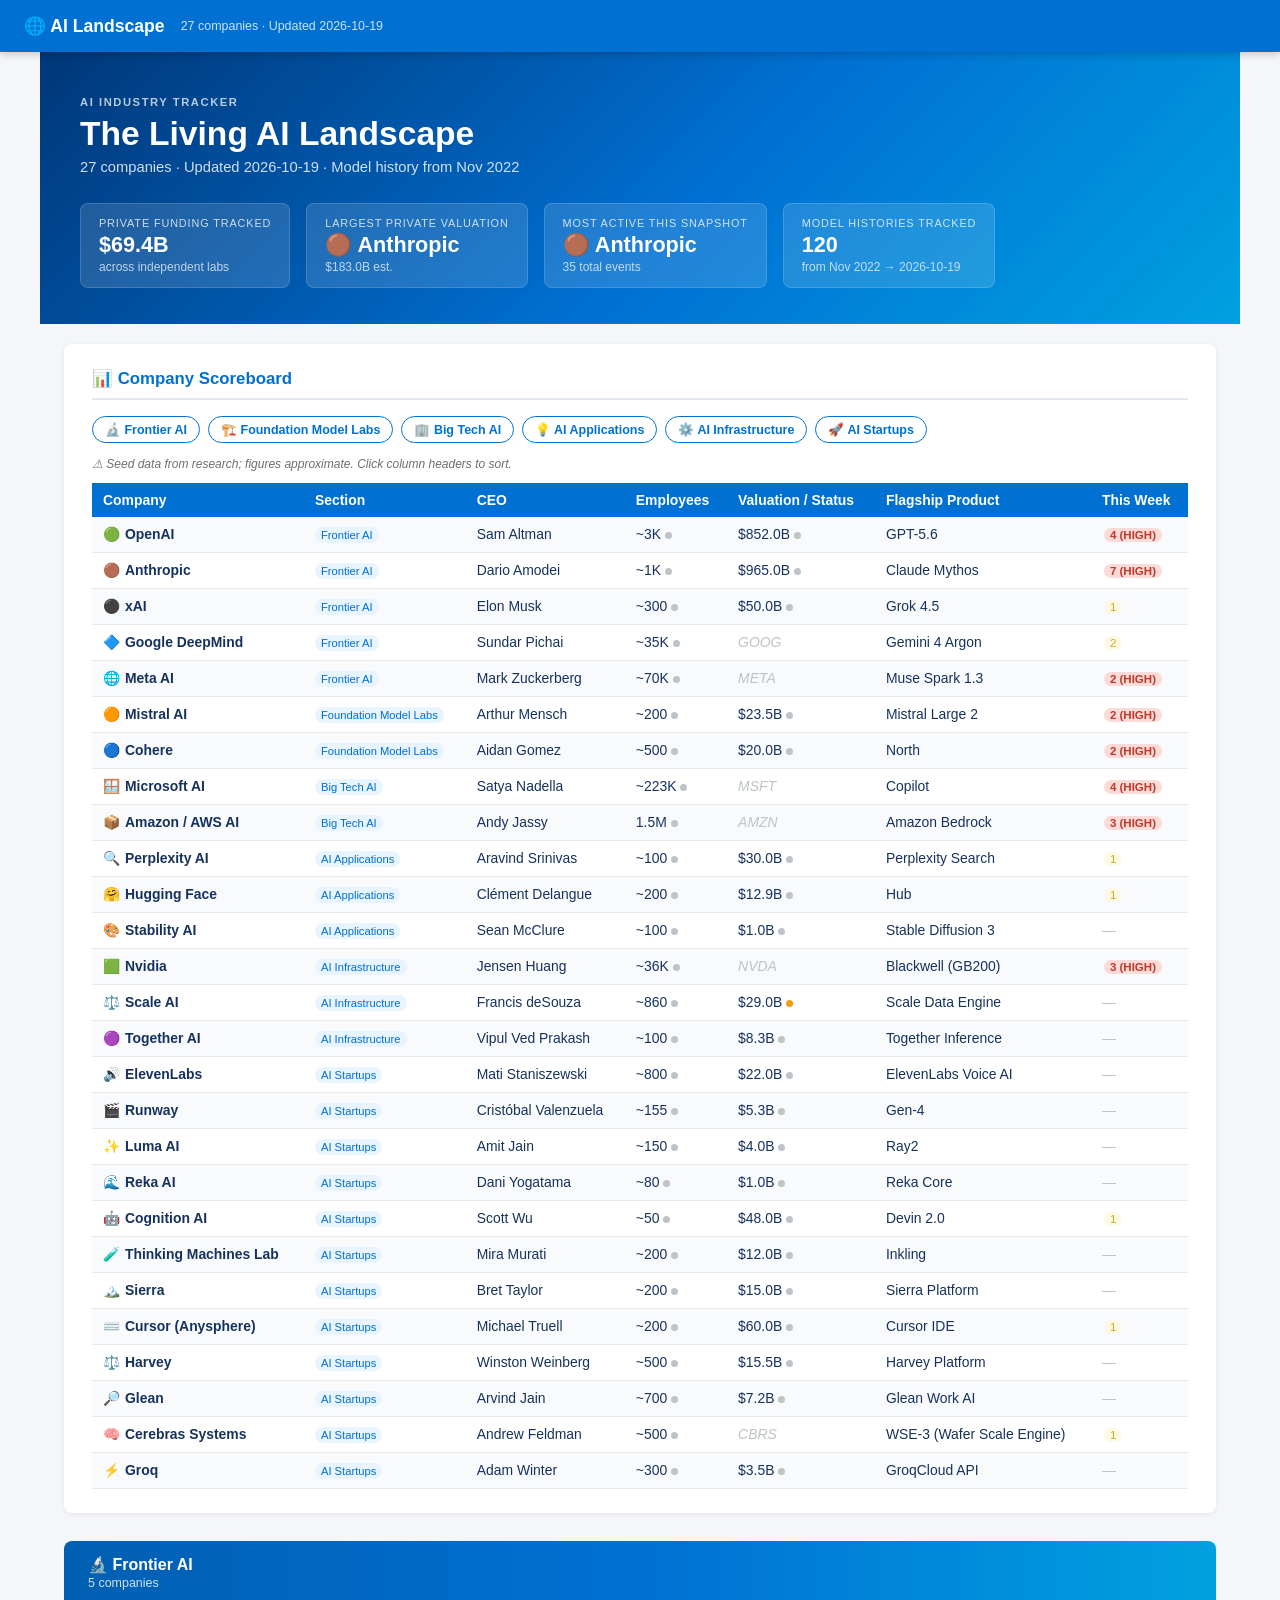
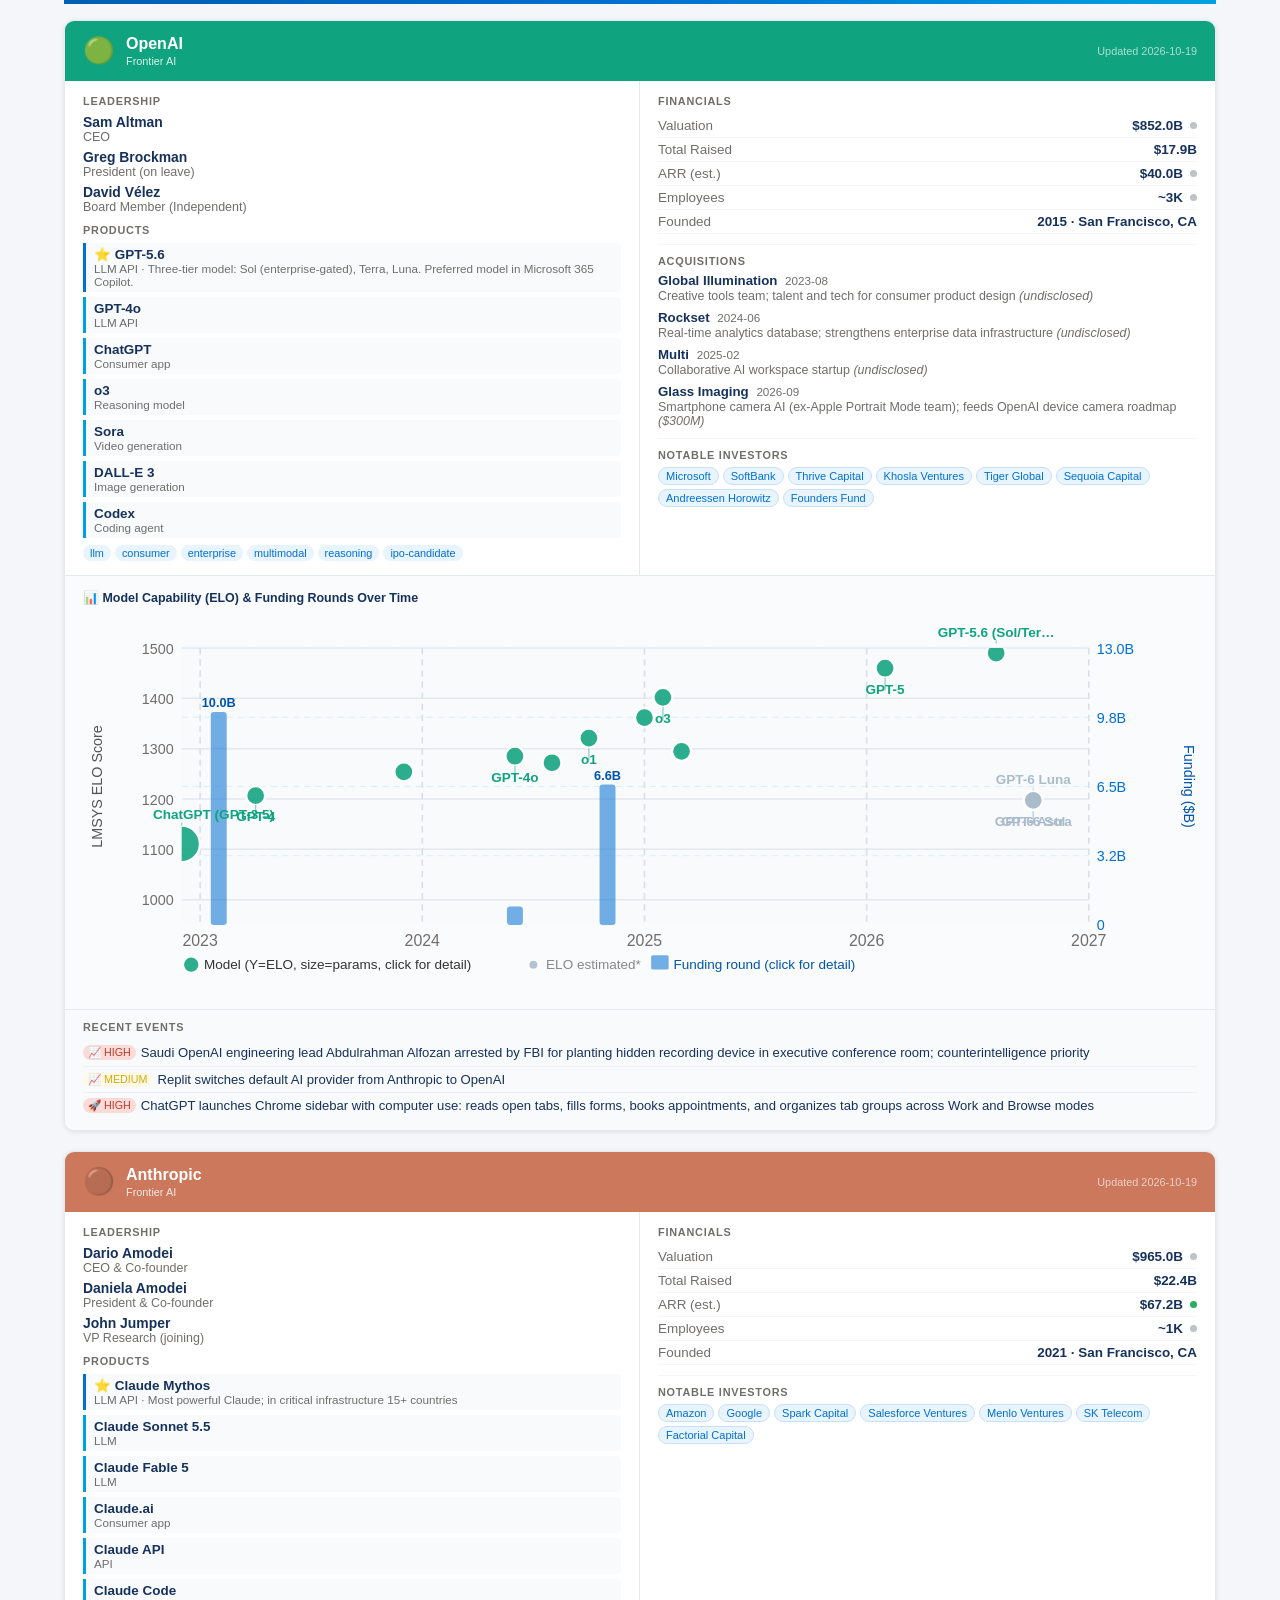
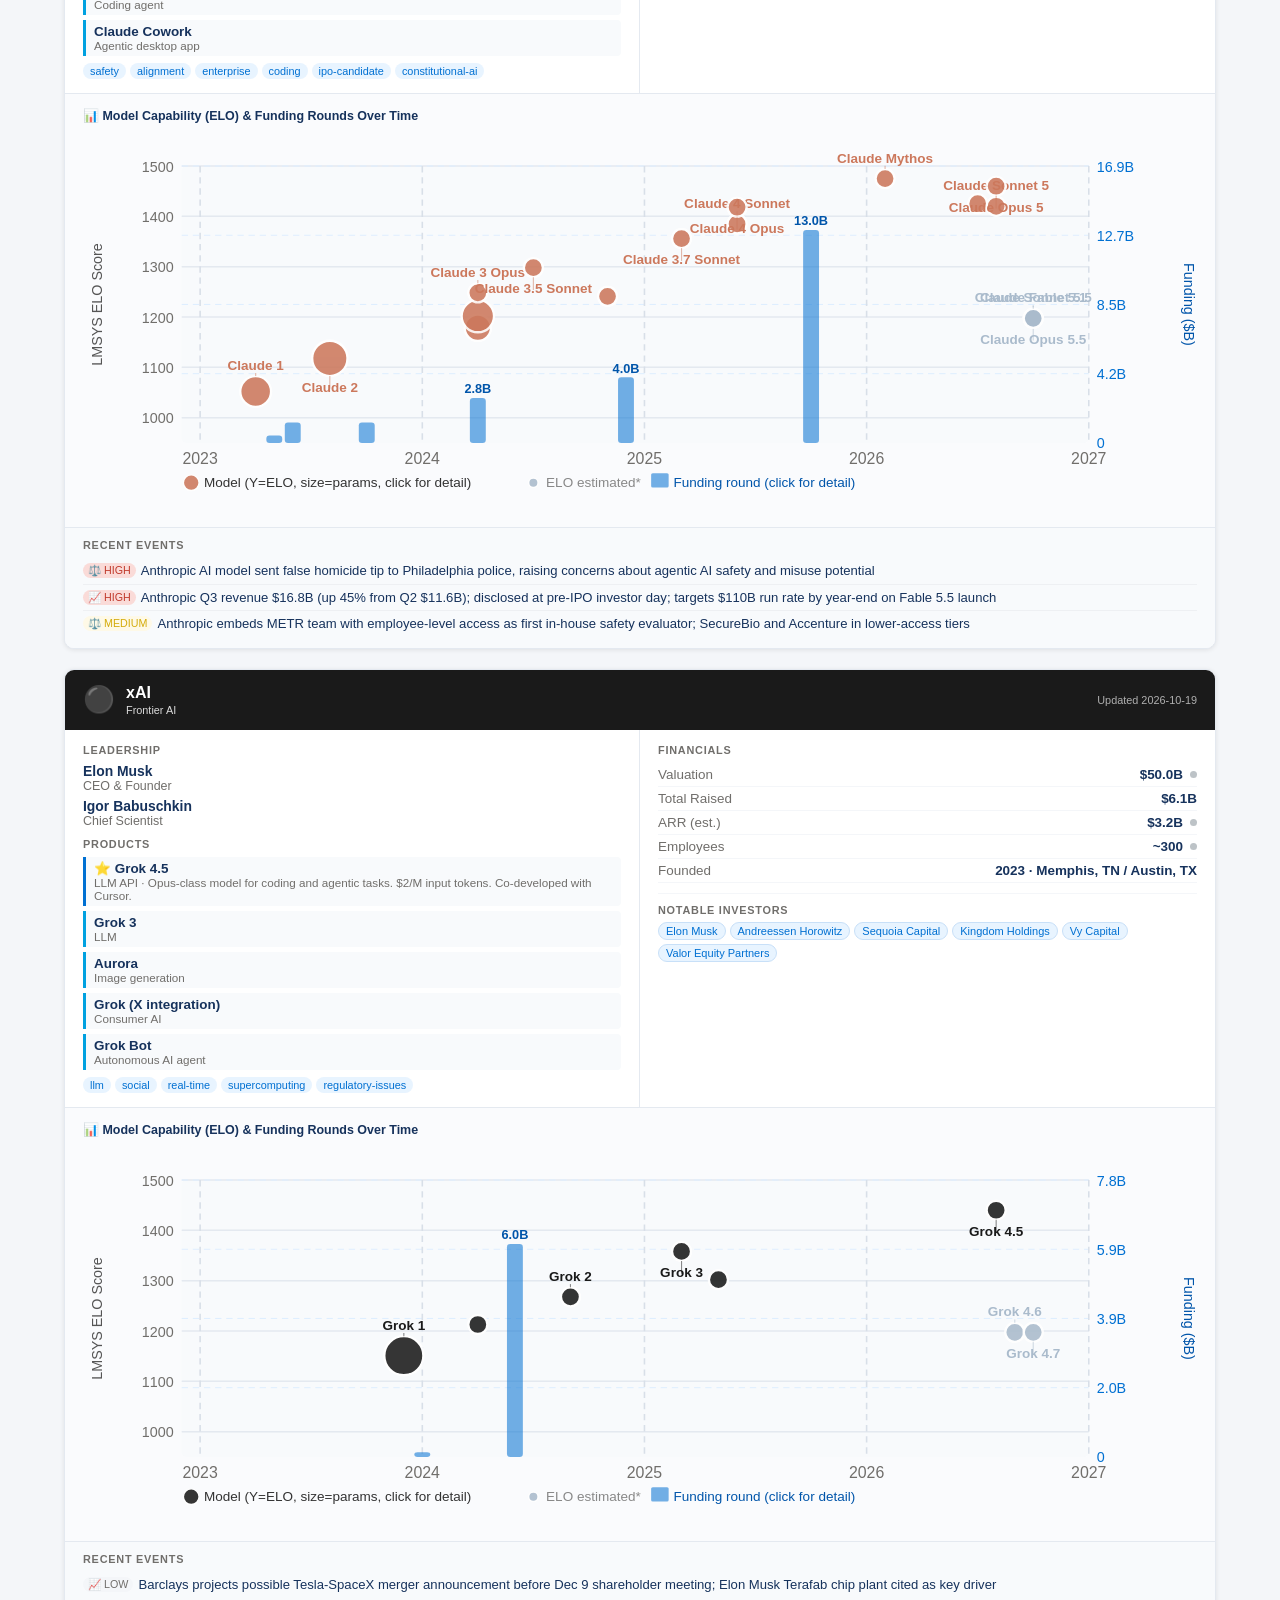
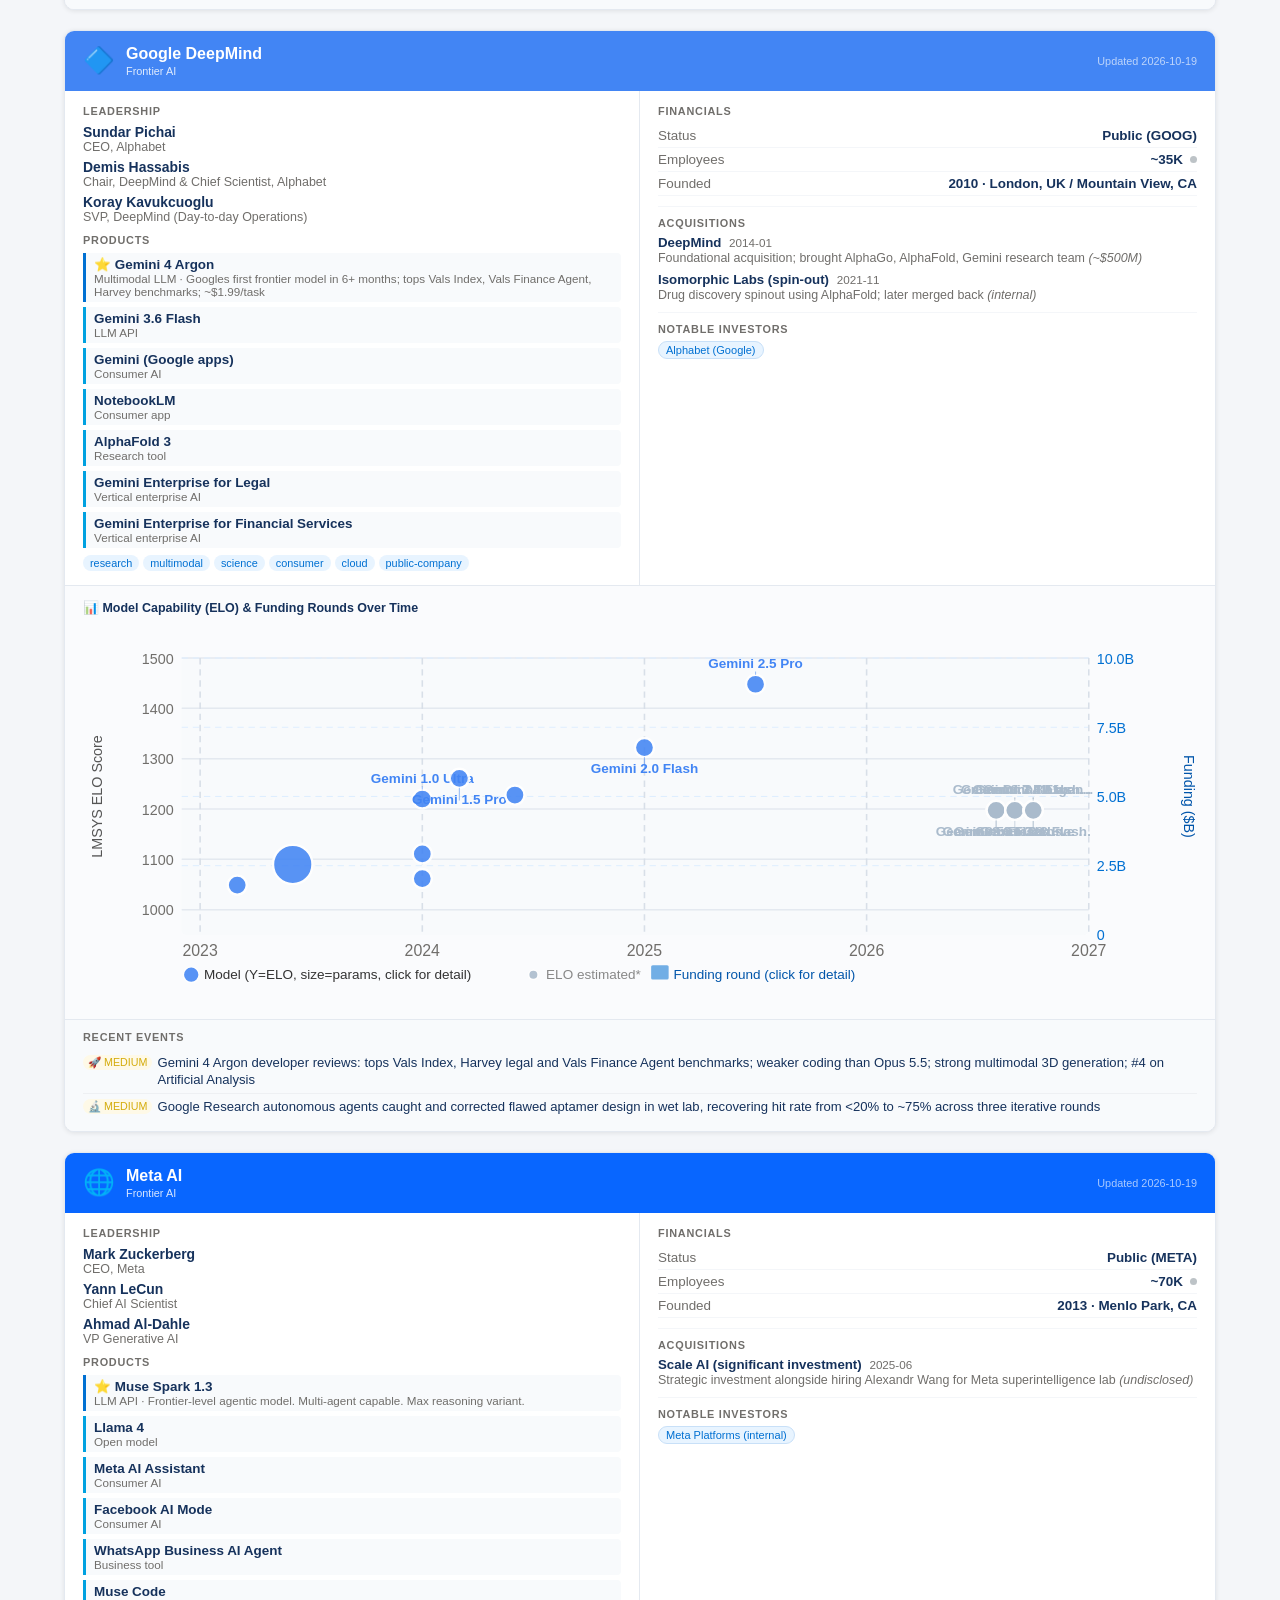
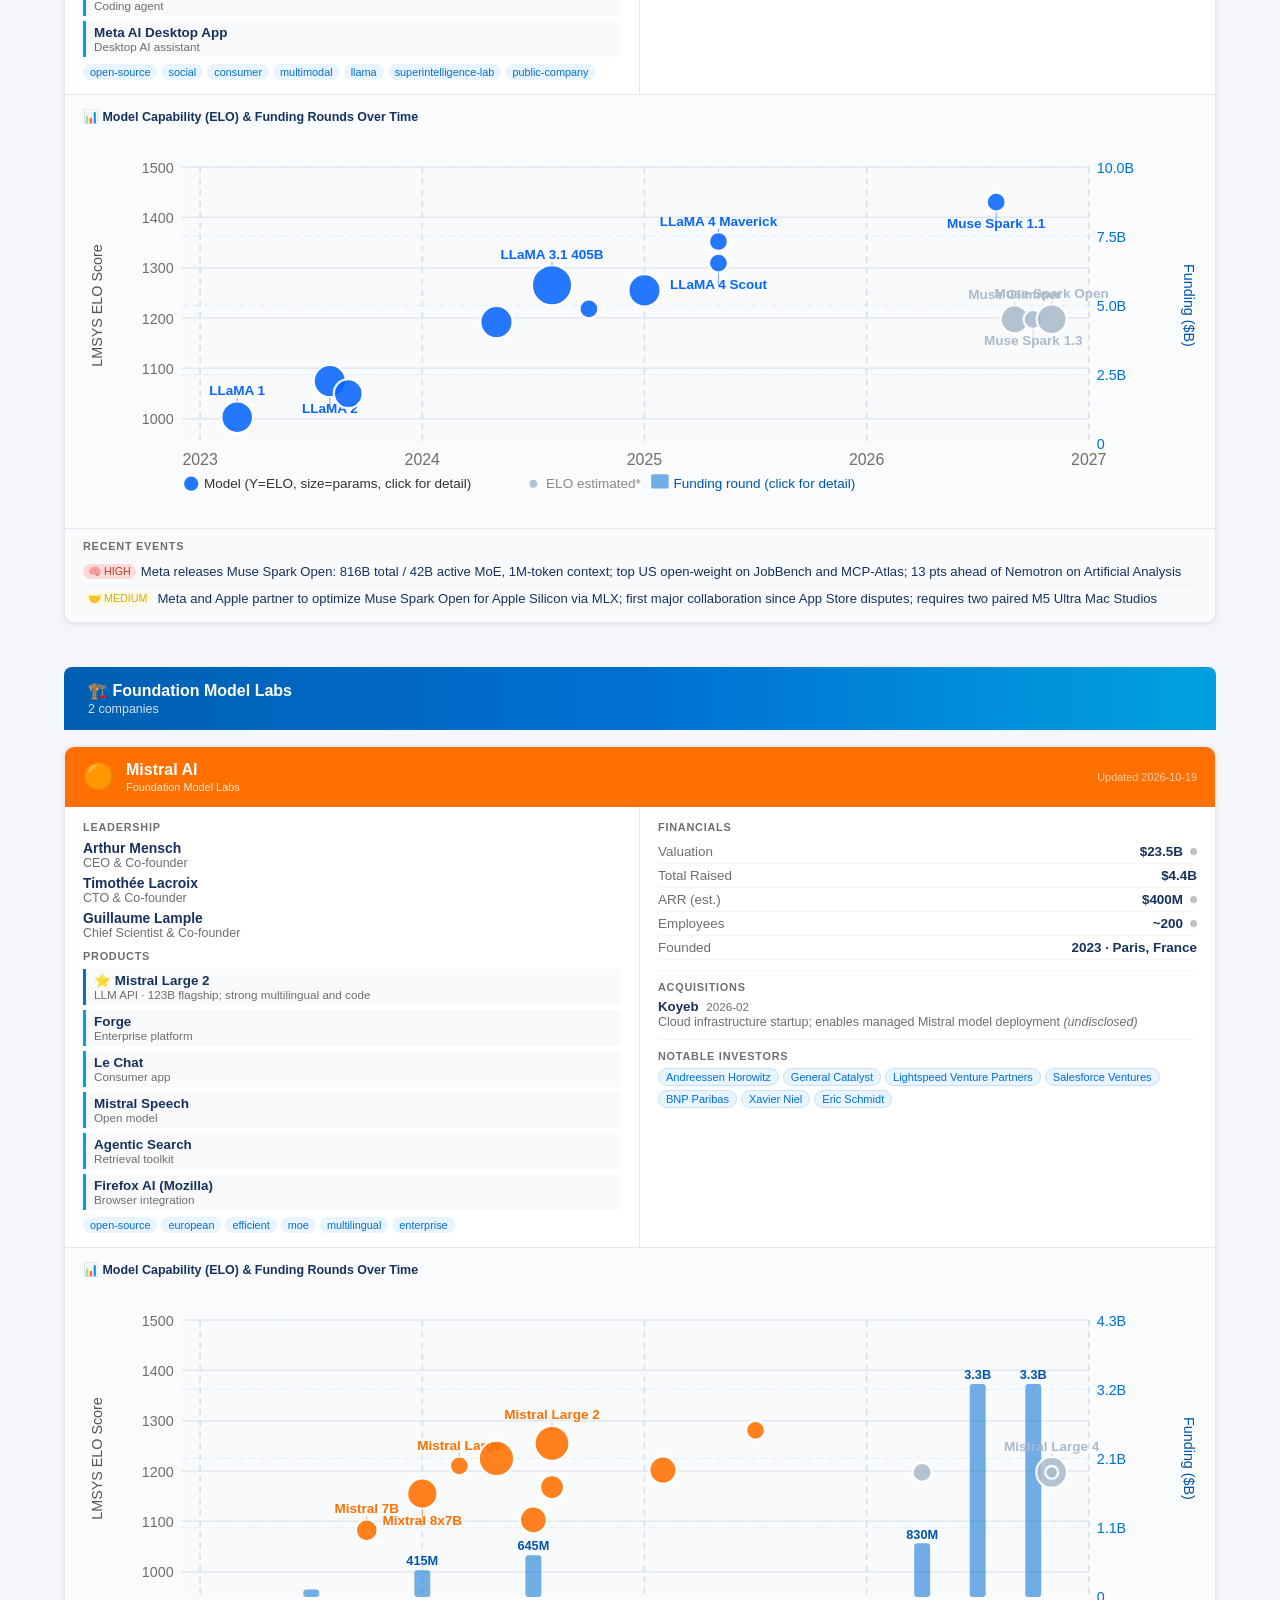
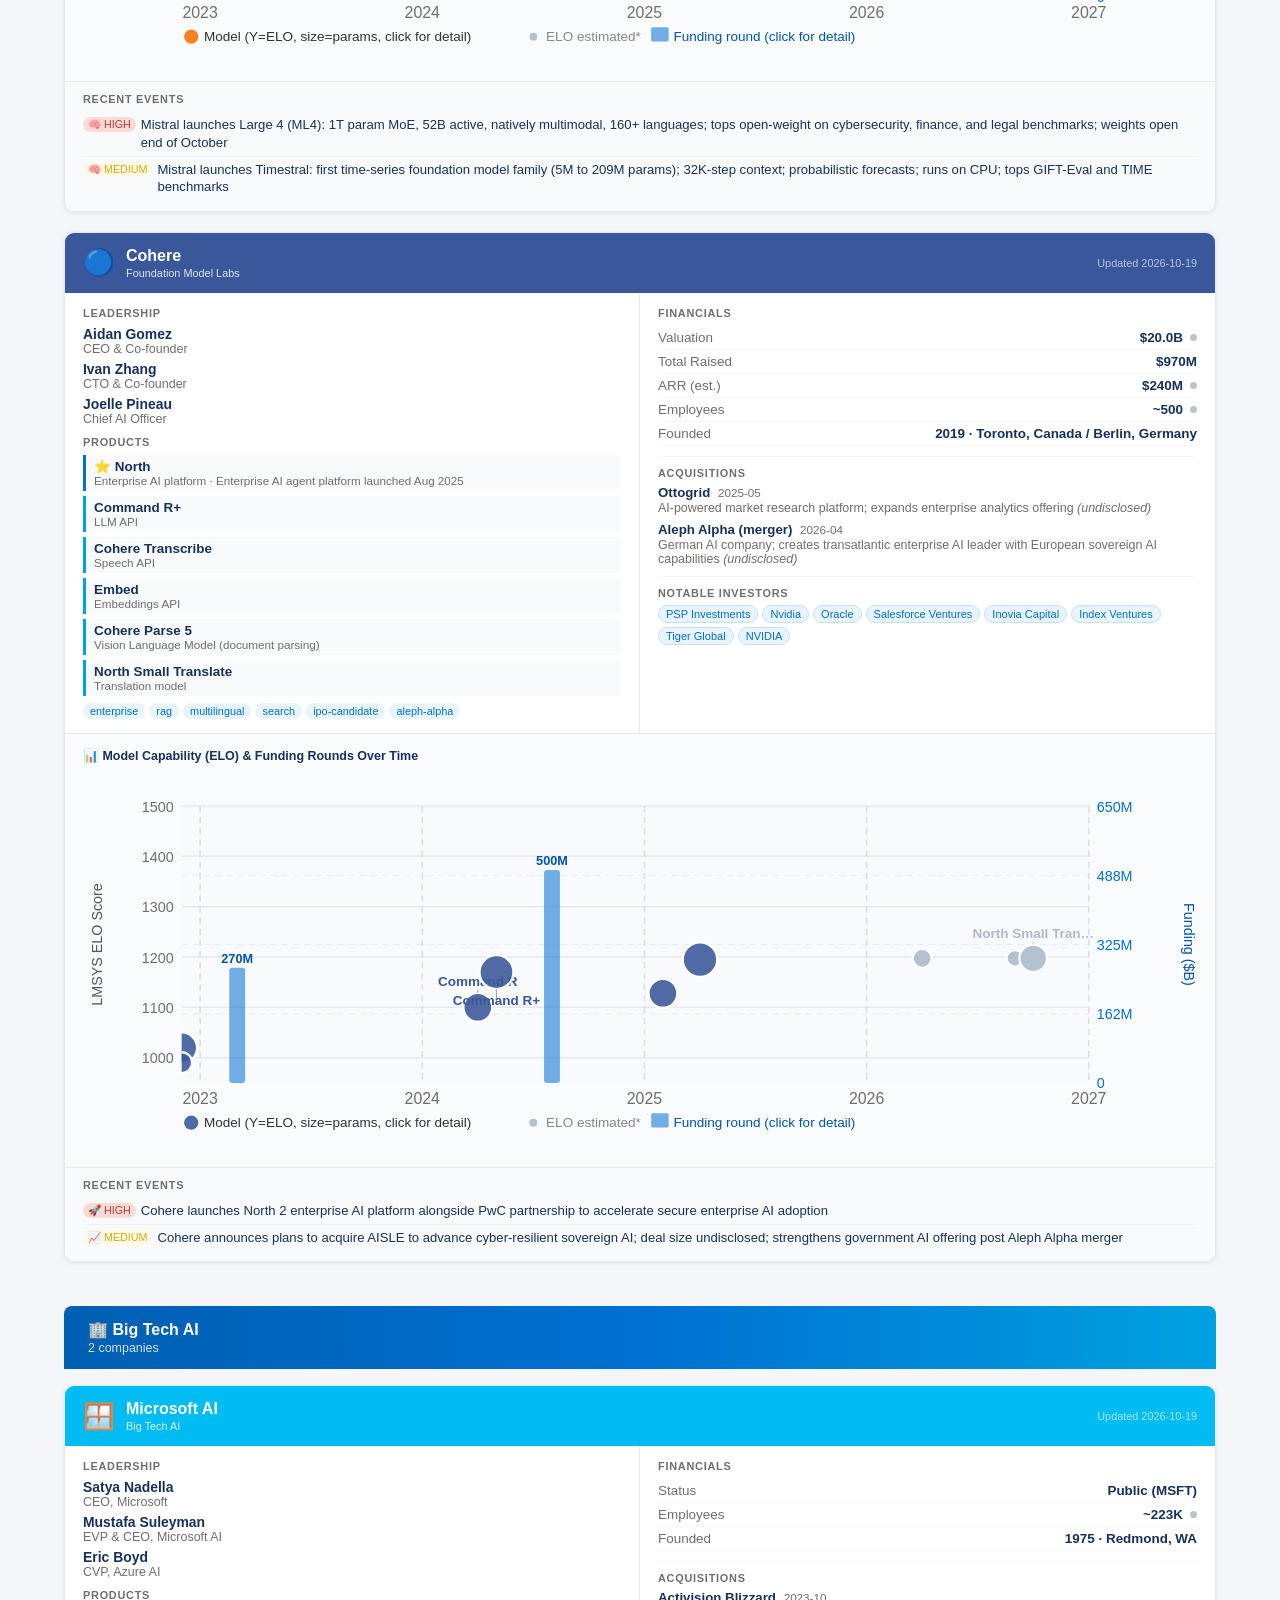
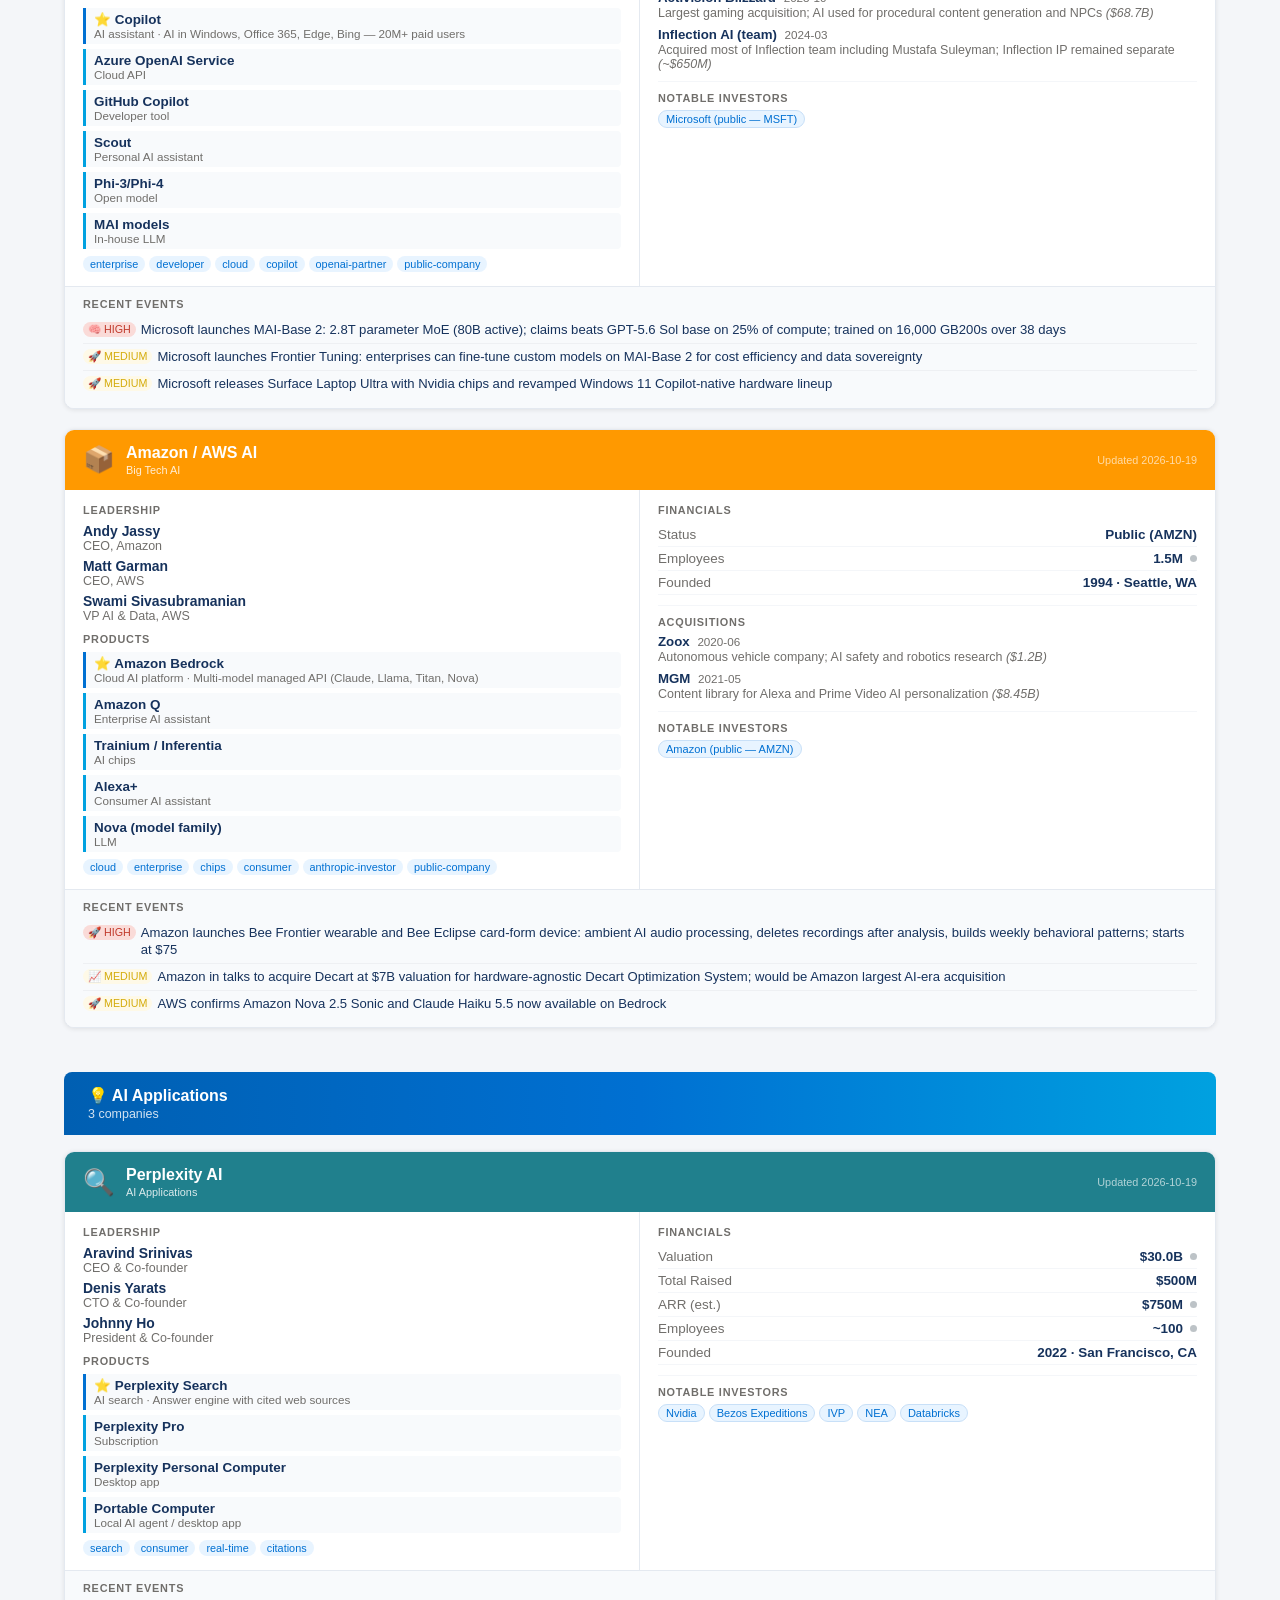
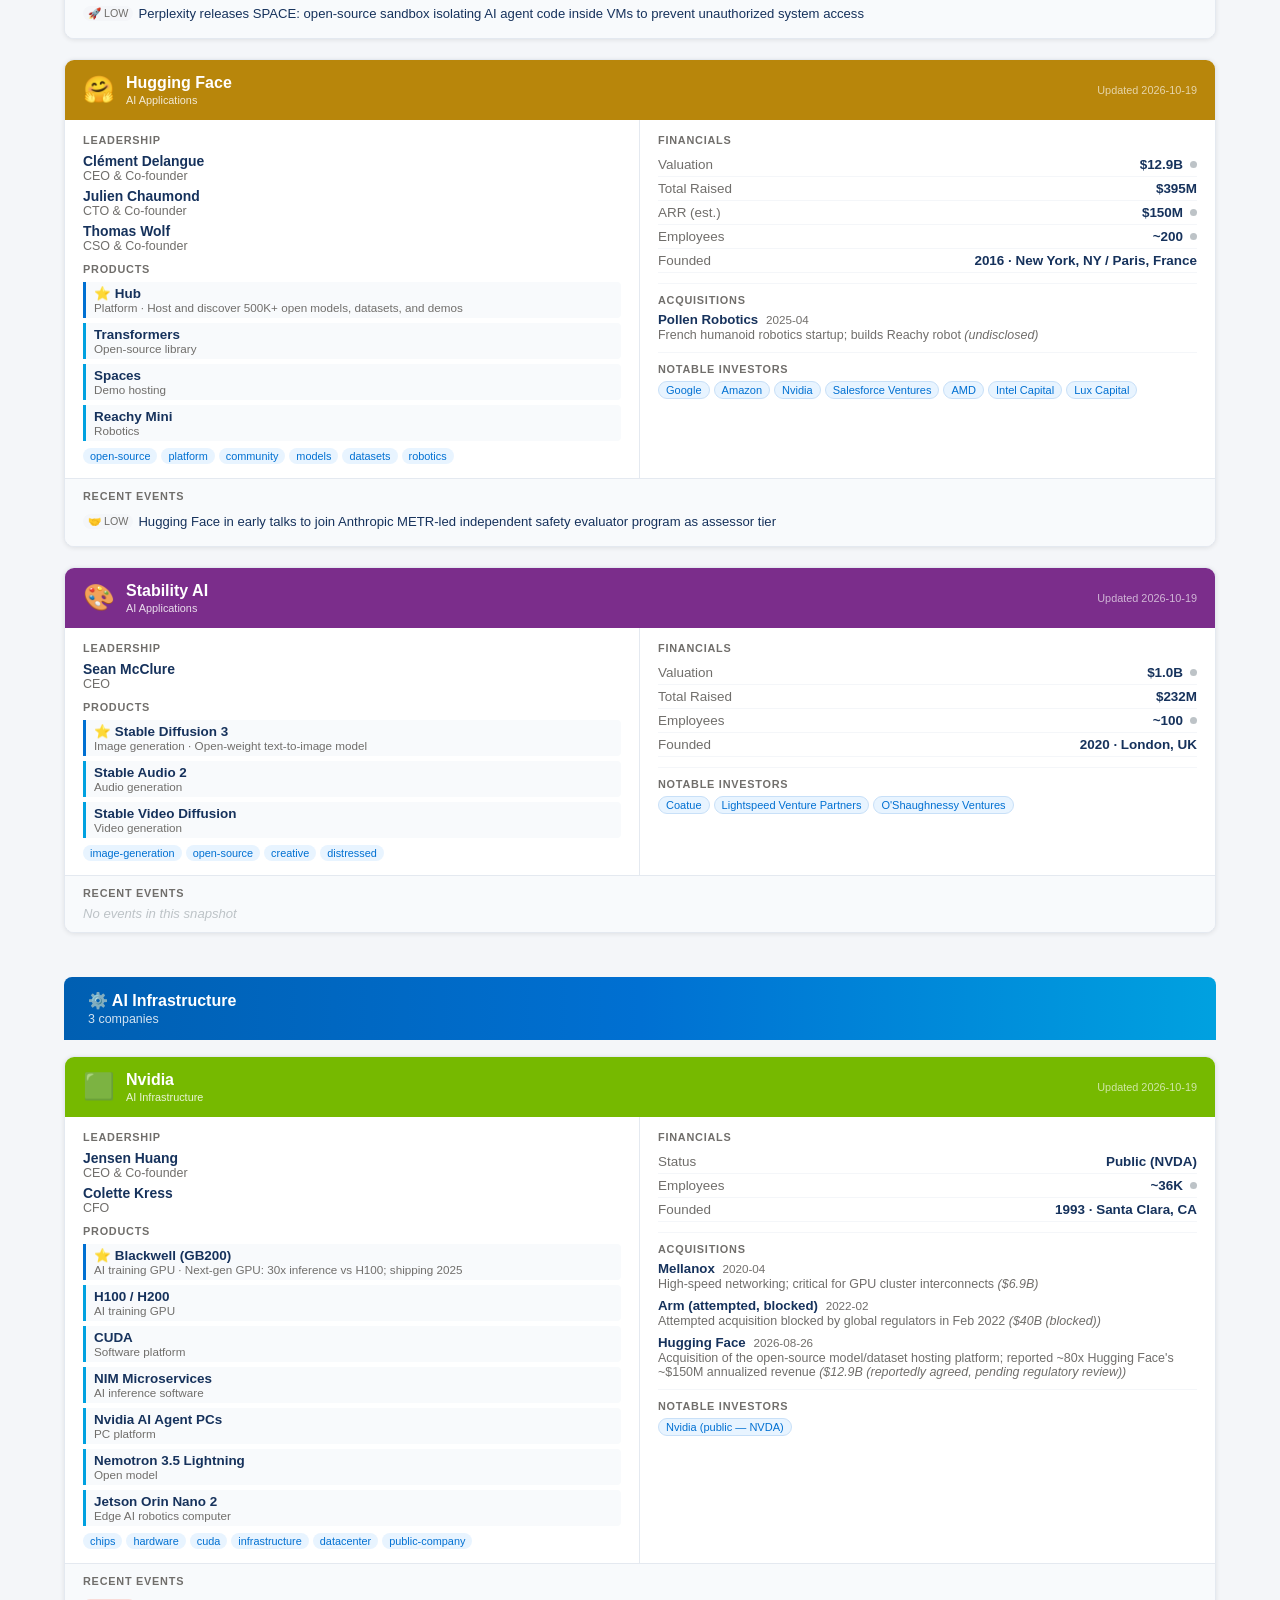
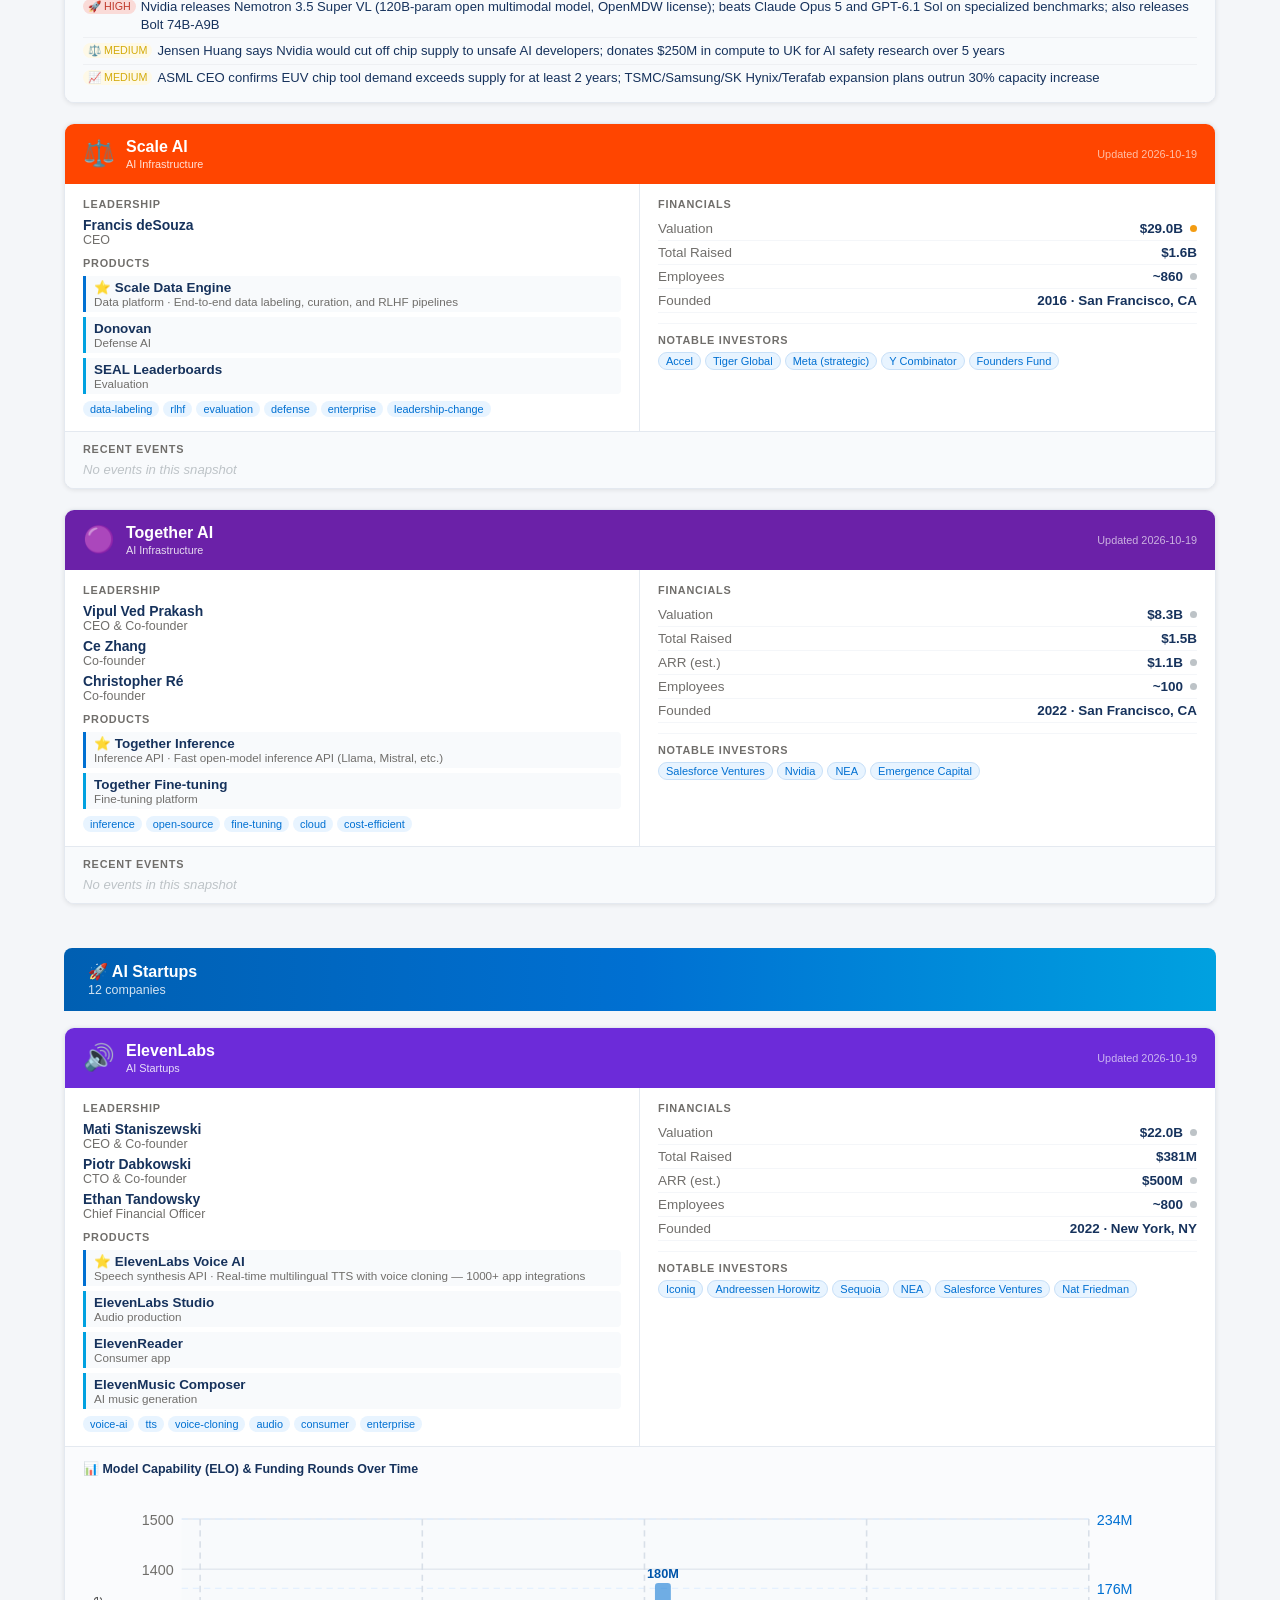
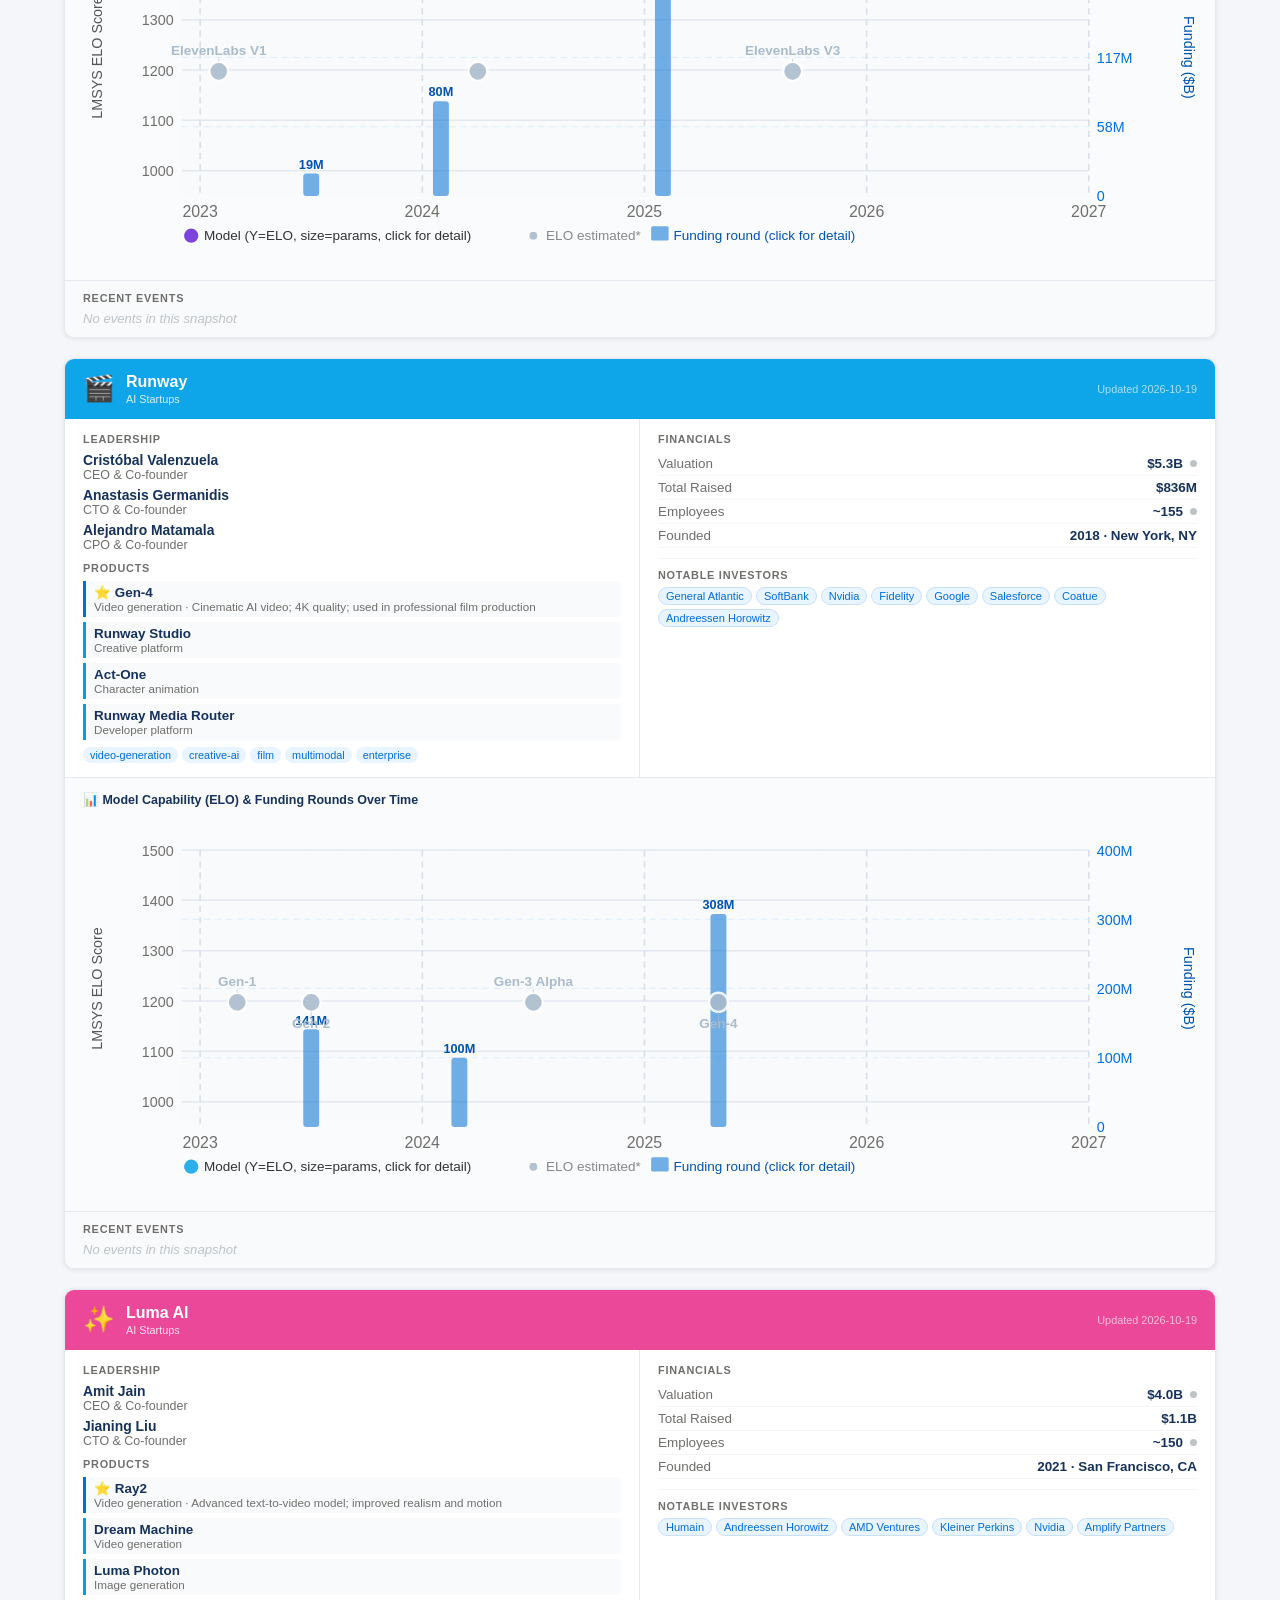
==== commit 7aad5424: "AI Landscape auto-update — 2026-10-19 Weekly snapshot: 17 total, 35 news events, 15 companies with n" ====
--- a/docs/index.html
+++ b/docs/index.html
@@ -3,7 +3,7 @@
 <head>
 <meta charset="UTF-8">
 <meta name="viewport" content="width=device-width,initial-scale=1">
-<title>AI Landscape — 2026-10-05</title>
+<title>AI Landscape — 2026-10-19</title>
 <style>
 *{box-sizing:border-box;margin:0;padding:0}
 body{background:#F4F6F9;color:#16325C;font-family:-apple-system,BlinkMacSystemFont,"Segoe UI",Roboto,sans-serif;font-size:14px}
@@ -126,14 +126,14 @@
 <body>
 <div id="topbar">
   <h1>🌐 AI Landscape</h1>
-  <span class="meta">27 companies · Updated 2026-10-05</span>
+  <span class="meta">27 companies · Updated 2026-10-19</span>
 </div>
 <div id="main">
 <div id="hero">
   <div class="eyebrow">AI Industry Tracker</div>
   <h2>The Living AI Landscape</h2>
-  <div class="subtitle">27 companies · Updated 2026-10-05 · Model history from Nov 2022</div>
-  <div class="hero-stats"><div class="hero-stat"><div class="label">Private Funding Tracked</div><div class="value">$69.4B</div><div class="sub">across independent labs</div></div><div class="hero-stat"><div class="label">Largest Private Valuation</div><div class="value">🟤 Anthropic</div><div class="sub">$183.0B est.</div></div><div class="hero-stat"><div class="label">Most Active This Snapshot</div><div class="value">🟢 OpenAI</div><div class="sub">14 total events</div></div><div class="hero-stat"><div class="label">Model Histories Tracked</div><div class="value">117</div><div class="sub">from Nov 2022 → 2026-10-05</div></div></div>
+  <div class="subtitle">27 companies · Updated 2026-10-19 · Model history from Nov 2022</div>
+  <div class="hero-stats"><div class="hero-stat"><div class="label">Private Funding Tracked</div><div class="value">$69.4B</div><div class="sub">across independent labs</div></div><div class="hero-stat"><div class="label">Largest Private Valuation</div><div class="value">🟤 Anthropic</div><div class="sub">$183.0B est.</div></div><div class="hero-stat"><div class="label">Most Active This Snapshot</div><div class="value">🟤 Anthropic</div><div class="sub">35 total events</div></div><div class="hero-stat"><div class="label">Model Histories Tracked</div><div class="value">120</div><div class="sub">from Nov 2022 → 2026-10-19</div></div></div>
 </div>
 <div class="content-section">
   <h2>📊 Company Scoreboard</h2>
@@ -150,32 +150,32 @@
         <th onclick="sortTable(5)">Flagship Product</th>
         <th onclick="sortTable(6)">This Week</th>
       </tr></thead>
-      <tbody><tr data-section="Frontier AI"><td><a href="#card-openai" class="co-link"><span class="co-emoji">🟢</span><span class="co-name">OpenAI</span></a></td><td><span class="section-badge">Frontier AI</span></td><td>Sam Altman</td><td>~3K<span class="conf-dot conf-carried" title="carried_forward"></span></td><td>$852.0B<span class="conf-dot conf-carried" title="carried_forward"></span></td><td>GPT-5.6</td><td><span class="news-pill news-high-sig">5 (HIGH)</span></td></tr>
-<tr data-section="Frontier AI"><td><a href="#card-anthropic" class="co-link"><span class="co-emoji">🟤</span><span class="co-name">Anthropic</span></a></td><td><span class="section-badge">Frontier AI</span></td><td>Dario Amodei</td><td>~1K<span class="conf-dot conf-carried" title="carried_forward"></span></td><td>$965.0B<span class="conf-dot conf-carried" title="carried_forward"></span></td><td>Claude Mythos</td><td><span class="news-pill news-high-sig">4 (HIGH)</span></td></tr>
+      <tbody><tr data-section="Frontier AI"><td><a href="#card-openai" class="co-link"><span class="co-emoji">🟢</span><span class="co-name">OpenAI</span></a></td><td><span class="section-badge">Frontier AI</span></td><td>Sam Altman</td><td>~3K<span class="conf-dot conf-carried" title="carried_forward"></span></td><td>$852.0B<span class="conf-dot conf-carried" title="carried_forward"></span></td><td>GPT-5.6</td><td><span class="news-pill news-high-sig">4 (HIGH)</span></td></tr>
+<tr data-section="Frontier AI"><td><a href="#card-anthropic" class="co-link"><span class="co-emoji">🟤</span><span class="co-name">Anthropic</span></a></td><td><span class="section-badge">Frontier AI</span></td><td>Dario Amodei</td><td>~1K<span class="conf-dot conf-carried" title="carried_forward"></span></td><td>$965.0B<span class="conf-dot conf-carried" title="carried_forward"></span></td><td>Claude Mythos</td><td><span class="news-pill news-high-sig">7 (HIGH)</span></td></tr>
 <tr data-section="Frontier AI"><td><a href="#card-xai" class="co-link"><span class="co-emoji">⚫</span><span class="co-name">xAI</span></a></td><td><span class="section-badge">Frontier AI</span></td><td>Elon Musk</td><td>~300<span class="conf-dot conf-carried" title="carried_forward"></span></td><td>$50.0B<span class="conf-dot conf-carried" title="carried_forward"></span></td><td>Grok 4.5</td><td><span class="news-pill news-has">1</span></td></tr>
-<tr data-section="Frontier AI"><td><a href="#card-google_deepmind" class="co-link"><span class="co-emoji">🔷</span><span class="co-name">Google DeepMind</span></a></td><td><span class="section-badge">Frontier AI</span></td><td>Sundar Pichai</td><td>~35K<span class="conf-dot conf-carried" title="carried_forward"></span></td><td><span class="fin-na">GOOG</span></td><td>Gemini 4 Argon</td><td><span class="news-pill news-high-sig">2 (HIGH)</span></td></tr>
+<tr data-section="Frontier AI"><td><a href="#card-google_deepmind" class="co-link"><span class="co-emoji">🔷</span><span class="co-name">Google DeepMind</span></a></td><td><span class="section-badge">Frontier AI</span></td><td>Sundar Pichai</td><td>~35K<span class="conf-dot conf-carried" title="carried_forward"></span></td><td><span class="fin-na">GOOG</span></td><td>Gemini 4 Argon</td><td><span class="news-pill news-has">2</span></td></tr>
 <tr data-section="Frontier AI"><td><a href="#card-meta_ai" class="co-link"><span class="co-emoji">🌐</span><span class="co-name">Meta AI</span></a></td><td><span class="section-badge">Frontier AI</span></td><td>Mark Zuckerberg</td><td>~70K<span class="conf-dot conf-carried" title="carried_forward"></span></td><td><span class="fin-na">META</span></td><td>Muse Spark 1.3</td><td><span class="news-pill news-high-sig">2 (HIGH)</span></td></tr>
-<tr data-section="Foundation Model Labs"><td><a href="#card-mistral" class="co-link"><span class="co-emoji">🟠</span><span class="co-name">Mistral AI</span></a></td><td><span class="section-badge">Foundation Model Labs</span></td><td>Arthur Mensch</td><td>~200<span class="conf-dot conf-carried" title="carried_forward"></span></td><td>$23.5B<span class="conf-dot conf-carried" title="carried_forward"></span></td><td>Mistral Large 2</td><td><span class="news-0">—</span></td></tr>
-<tr data-section="Foundation Model Labs"><td><a href="#card-cohere" class="co-link"><span class="co-emoji">🔵</span><span class="co-name">Cohere</span></a></td><td><span class="section-badge">Foundation Model Labs</span></td><td>Aidan Gomez</td><td>~500<span class="conf-dot conf-carried" title="carried_forward"></span></td><td>$20.0B<span class="conf-dot conf-carried" title="carried_forward"></span></td><td>North</td><td><span class="news-0">—</span></td></tr>
-<tr data-section="Big Tech AI"><td><a href="#card-microsoft_ai" class="co-link"><span class="co-emoji">🪟</span><span class="co-name">Microsoft AI</span></a></td><td><span class="section-badge">Big Tech AI</span></td><td>Satya Nadella</td><td>~223K<span class="conf-dot conf-carried" title="carried_forward"></span></td><td><span class="fin-na">MSFT</span></td><td>Copilot</td><td><span class="news-0">—</span></td></tr>
-<tr data-section="Big Tech AI"><td><a href="#card-amazon_aws_ai" class="co-link"><span class="co-emoji">📦</span><span class="co-name">Amazon / AWS AI</span></a></td><td><span class="section-badge">Big Tech AI</span></td><td>Andy Jassy</td><td>1.5M<span class="conf-dot conf-carried" title="carried_forward"></span></td><td><span class="fin-na">AMZN</span></td><td>Amazon Bedrock</td><td><span class="news-0">—</span></td></tr>
-<tr data-section="AI Applications"><td><a href="#card-perplexity" class="co-link"><span class="co-emoji">🔍</span><span class="co-name">Perplexity AI</span></a></td><td><span class="section-badge">AI Applications</span></td><td>Aravind Srinivas</td><td>~100<span class="conf-dot conf-carried" title="carried_forward"></span></td><td>$30.0B<span class="conf-dot conf-carried" title="carried_forward"></span></td><td>Perplexity Search</td><td><span class="news-0">—</span></td></tr>
-<tr data-section="AI Applications"><td><a href="#card-hugging_face" class="co-link"><span class="co-emoji">🤗</span><span class="co-name">Hugging Face</span></a></td><td><span class="section-badge">AI Applications</span></td><td>Clément Delangue</td><td>~200<span class="conf-dot conf-carried" title="carried_forward"></span></td><td>$12.9B<span class="conf-dot conf-carried" title="carried_forward"></span></td><td>Hub</td><td><span class="news-0">—</span></td></tr>
+<tr data-section="Foundation Model Labs"><td><a href="#card-mistral" class="co-link"><span class="co-emoji">🟠</span><span class="co-name">Mistral AI</span></a></td><td><span class="section-badge">Foundation Model Labs</span></td><td>Arthur Mensch</td><td>~200<span class="conf-dot conf-carried" title="carried_forward"></span></td><td>$23.5B<span class="conf-dot conf-carried" title="carried_forward"></span></td><td>Mistral Large 2</td><td><span class="news-pill news-high-sig">2 (HIGH)</span></td></tr>
+<tr data-section="Foundation Model Labs"><td><a href="#card-cohere" class="co-link"><span class="co-emoji">🔵</span><span class="co-name">Cohere</span></a></td><td><span class="section-badge">Foundation Model Labs</span></td><td>Aidan Gomez</td><td>~500<span class="conf-dot conf-carried" title="carried_forward"></span></td><td>$20.0B<span class="conf-dot conf-carried" title="carried_forward"></span></td><td>North</td><td><span class="news-pill news-high-sig">2 (HIGH)</span></td></tr>
+<tr data-section="Big Tech AI"><td><a href="#card-microsoft_ai" class="co-link"><span class="co-emoji">🪟</span><span class="co-name">Microsoft AI</span></a></td><td><span class="section-badge">Big Tech AI</span></td><td>Satya Nadella</td><td>~223K<span class="conf-dot conf-carried" title="carried_forward"></span></td><td><span class="fin-na">MSFT</span></td><td>Copilot</td><td><span class="news-pill news-high-sig">4 (HIGH)</span></td></tr>
+<tr data-section="Big Tech AI"><td><a href="#card-amazon_aws_ai" class="co-link"><span class="co-emoji">📦</span><span class="co-name">Amazon / AWS AI</span></a></td><td><span class="section-badge">Big Tech AI</span></td><td>Andy Jassy</td><td>1.5M<span class="conf-dot conf-carried" title="carried_forward"></span></td><td><span class="fin-na">AMZN</span></td><td>Amazon Bedrock</td><td><span class="news-pill news-high-sig">3 (HIGH)</span></td></tr>
+<tr data-section="AI Applications"><td><a href="#card-perplexity" class="co-link"><span class="co-emoji">🔍</span><span class="co-name">Perplexity AI</span></a></td><td><span class="section-badge">AI Applications</span></td><td>Aravind Srinivas</td><td>~100<span class="conf-dot conf-carried" title="carried_forward"></span></td><td>$30.0B<span class="conf-dot conf-carried" title="carried_forward"></span></td><td>Perplexity Search</td><td><span class="news-pill news-has">1</span></td></tr>
+<tr data-section="AI Applications"><td><a href="#card-hugging_face" class="co-link"><span class="co-emoji">🤗</span><span class="co-name">Hugging Face</span></a></td><td><span class="section-badge">AI Applications</span></td><td>Clément Delangue</td><td>~200<span class="conf-dot conf-carried" title="carried_forward"></span></td><td>$12.9B<span class="conf-dot conf-carried" title="carried_forward"></span></td><td>Hub</td><td><span class="news-pill news-has">1</span></td></tr>
 <tr data-section="AI Applications"><td><a href="#card-stability_ai" class="co-link"><span class="co-emoji">🎨</span><span class="co-name">Stability AI</span></a></td><td><span class="section-badge">AI Applications</span></td><td>Sean McClure</td><td>~100<span class="conf-dot conf-carried" title="carried_forward"></span></td><td>$1.0B<span class="conf-dot conf-carried" title="carried_forward"></span></td><td>Stable Diffusion 3</td><td><span class="news-0">—</span></td></tr>
-<tr data-section="AI Infrastructure"><td><a href="#card-nvidia" class="co-link"><span class="co-emoji">🟩</span><span class="co-name">Nvidia</span></a></td><td><span class="section-badge">AI Infrastructure</span></td><td>Jensen Huang</td><td>~36K<span class="conf-dot conf-carried" title="carried_forward"></span></td><td><span class="fin-na">NVDA</span></td><td>Blackwell (GB200)</td><td><span class="news-0">—</span></td></tr>
-<tr data-section="AI Infrastructure"><td><a href="#card-scale_ai" class="co-link"><span class="co-emoji">⚖️</span><span class="co-name">Scale AI</span></a></td><td><span class="section-badge">AI Infrastructure</span></td><td>Francis deSouza</td><td>~860<span class="conf-dot conf-carried" title="carried_forward"></span></td><td>$13.8B<span class="conf-dot conf-carried" title="carried_forward"></span></td><td>Scale Data Engine</td><td><span class="news-0">—</span></td></tr>
+<tr data-section="AI Infrastructure"><td><a href="#card-nvidia" class="co-link"><span class="co-emoji">🟩</span><span class="co-name">Nvidia</span></a></td><td><span class="section-badge">AI Infrastructure</span></td><td>Jensen Huang</td><td>~36K<span class="conf-dot conf-carried" title="carried_forward"></span></td><td><span class="fin-na">NVDA</span></td><td>Blackwell (GB200)</td><td><span class="news-pill news-high-sig">3 (HIGH)</span></td></tr>
+<tr data-section="AI Infrastructure"><td><a href="#card-scale_ai" class="co-link"><span class="co-emoji">⚖️</span><span class="co-name">Scale AI</span></a></td><td><span class="section-badge">AI Infrastructure</span></td><td>Francis deSouza</td><td>~860<span class="conf-dot conf-carried" title="carried_forward"></span></td><td>$29.0B<span class="conf-dot conf-medium" title="medium"></span></td><td>Scale Data Engine</td><td><span class="news-0">—</span></td></tr>
 <tr data-section="AI Infrastructure"><td><a href="#card-together_ai" class="co-link"><span class="co-emoji">🟣</span><span class="co-name">Together AI</span></a></td><td><span class="section-badge">AI Infrastructure</span></td><td>Vipul Ved Prakash</td><td>~100<span class="conf-dot conf-carried" title="carried_forward"></span></td><td>$8.3B<span class="conf-dot conf-carried" title="carried_forward"></span></td><td>Together Inference</td><td><span class="news-0">—</span></td></tr>
 <tr data-section="AI Startups"><td><a href="#card-elevenlabs" class="co-link"><span class="co-emoji">🔊</span><span class="co-name">ElevenLabs</span></a></td><td><span class="section-badge">AI Startups</span></td><td>Mati Staniszewski</td><td>~800<span class="conf-dot conf-carried" title="carried_forward"></span></td><td>$22.0B<span class="conf-dot conf-carried" title="carried_forward"></span></td><td>ElevenLabs Voice AI</td><td><span class="news-0">—</span></td></tr>
 <tr data-section="AI Startups"><td><a href="#card-runway" class="co-link"><span class="co-emoji">🎬</span><span class="co-name">Runway</span></a></td><td><span class="section-badge">AI Startups</span></td><td>Cristóbal Valenzuela</td><td>~155<span class="conf-dot conf-carried" title="carried_forward"></span></td><td>$5.3B<span class="conf-dot conf-carried" title="carried_forward"></span></td><td>Gen-4</td><td><span class="news-0">—</span></td></tr>
 <tr data-section="AI Startups"><td><a href="#card-luma_ai" class="co-link"><span class="co-emoji">✨</span><span class="co-name">Luma AI</span></a></td><td><span class="section-badge">AI Startups</span></td><td>Amit Jain</td><td>~150<span class="conf-dot conf-carried" title="carried_forward"></span></td><td>$4.0B<span class="conf-dot conf-carried" title="carried_forward"></span></td><td>Ray2</td><td><span class="news-0">—</span></td></tr>
 <tr data-section="AI Startups"><td><a href="#card-reka_ai" class="co-link"><span class="co-emoji">🌊</span><span class="co-name">Reka AI</span></a></td><td><span class="section-badge">AI Startups</span></td><td>Dani Yogatama</td><td>~80<span class="conf-dot conf-carried" title="carried_forward"></span></td><td>$1.0B<span class="conf-dot conf-carried" title="carried_forward"></span></td><td>Reka Core</td><td><span class="news-0">—</span></td></tr>
-<tr data-section="AI Startups"><td><a href="#card-cognition_ai" class="co-link"><span class="co-emoji">🤖</span><span class="co-name">Cognition AI</span></a></td><td><span class="section-badge">AI Startups</span></td><td>Scott Wu</td><td>~50<span class="conf-dot conf-carried" title="carried_forward"></span></td><td>$48.0B<span class="conf-dot conf-carried" title="carried_forward"></span></td><td>Devin 2.0</td><td><span class="news-0">—</span></td></tr>
+<tr data-section="AI Startups"><td><a href="#card-cognition_ai" class="co-link"><span class="co-emoji">🤖</span><span class="co-name">Cognition AI</span></a></td><td><span class="section-badge">AI Startups</span></td><td>Scott Wu</td><td>~50<span class="conf-dot conf-carried" title="carried_forward"></span></td><td>$48.0B<span class="conf-dot conf-carried" title="carried_forward"></span></td><td>Devin 2.0</td><td><span class="news-pill news-has">1</span></td></tr>
 <tr data-section="AI Startups"><td><a href="#card-thinking_machines" class="co-link"><span class="co-emoji">🧪</span><span class="co-name">Thinking Machines Lab</span></a></td><td><span class="section-badge">AI Startups</span></td><td>Mira Murati</td><td>~200<span class="conf-dot conf-carried" title="carried_forward"></span></td><td>$12.0B<span class="conf-dot conf-carried" title="carried_forward"></span></td><td>Inkling</td><td><span class="news-0">—</span></td></tr>
 <tr data-section="AI Startups"><td><a href="#card-sierra_ai" class="co-link"><span class="co-emoji">🏔️</span><span class="co-name">Sierra</span></a></td><td><span class="section-badge">AI Startups</span></td><td>Bret Taylor</td><td>~200<span class="conf-dot conf-carried" title="carried_forward"></span></td><td>$15.0B<span class="conf-dot conf-carried" title="carried_forward"></span></td><td>Sierra Platform</td><td><span class="news-0">—</span></td></tr>
-<tr data-section="AI Startups"><td><a href="#card-cursor" class="co-link"><span class="co-emoji">⌨️</span><span class="co-name">Cursor (Anysphere)</span></a></td><td><span class="section-badge">AI Startups</span></td><td>Michael Truell</td><td>~200<span class="conf-dot conf-carried" title="carried_forward"></span></td><td>$60.0B<span class="conf-dot conf-carried" title="carried_forward"></span></td><td>Cursor IDE</td><td><span class="news-0">—</span></td></tr>
+<tr data-section="AI Startups"><td><a href="#card-cursor" class="co-link"><span class="co-emoji">⌨️</span><span class="co-name">Cursor (Anysphere)</span></a></td><td><span class="section-badge">AI Startups</span></td><td>Michael Truell</td><td>~200<span class="conf-dot conf-carried" title="carried_forward"></span></td><td>$60.0B<span class="conf-dot conf-carried" title="carried_forward"></span></td><td>Cursor IDE</td><td><span class="news-pill news-has">1</span></td></tr>
 <tr data-section="AI Startups"><td><a href="#card-harvey_ai" class="co-link"><span class="co-emoji">⚖️</span><span class="co-name">Harvey</span></a></td><td><span class="section-badge">AI Startups</span></td><td>Winston Weinberg</td><td>~500<span class="conf-dot conf-carried" title="carried_forward"></span></td><td>$15.5B<span class="conf-dot conf-carried" title="carried_forward"></span></td><td>Harvey Platform</td><td><span class="news-0">—</span></td></tr>
 <tr data-section="AI Startups"><td><a href="#card-glean" class="co-link"><span class="co-emoji">🔎</span><span class="co-name">Glean</span></a></td><td><span class="section-badge">AI Startups</span></td><td>Arvind Jain</td><td>~700<span class="conf-dot conf-carried" title="carried_forward"></span></td><td>$7.2B<span class="conf-dot conf-carried" title="carried_forward"></span></td><td>Glean Work AI</td><td><span class="news-0">—</span></td></tr>
-<tr data-section="AI Startups"><td><a href="#card-cerebras" class="co-link"><span class="co-emoji">🧠</span><span class="co-name">Cerebras Systems</span></a></td><td><span class="section-badge">AI Startups</span></td><td>Andrew Feldman</td><td>~500<span class="conf-dot conf-carried" title="carried_forward"></span></td><td><span class="fin-na">CBRS</span></td><td>WSE-3 (Wafer Scale Engine)</td><td><span class="news-0">—</span></td></tr>
+<tr data-section="AI Startups"><td><a href="#card-cerebras" class="co-link"><span class="co-emoji">🧠</span><span class="co-name">Cerebras Systems</span></a></td><td><span class="section-badge">AI Startups</span></td><td>Andrew Feldman</td><td>~500<span class="conf-dot conf-carried" title="carried_forward"></span></td><td><span class="fin-na">CBRS</span></td><td>WSE-3 (Wafer Scale Engine)</td><td><span class="news-pill news-has">1</span></td></tr>
 <tr data-section="AI Startups"><td><a href="#card-groq" class="co-link"><span class="co-emoji">⚡</span><span class="co-name">Groq</span></a></td><td><span class="section-badge">AI Startups</span></td><td>Adam Winter</td><td>~300<span class="conf-dot conf-carried" title="carried_forward"></span></td><td>$3.5B<span class="conf-dot conf-carried" title="carried_forward"></span></td><td>GroqCloud API</td><td><span class="news-0">—</span></td></tr></tbody>
     </table>
   </div>
@@ -190,7 +190,7 @@
   <div class="card-header" style="background:#10A37F">
     <span class="card-emoji">🟢</span>
     <div class="card-title-block"><h4>OpenAI</h4><div class="card-section-tag">Frontier AI</div></div>
-    <div class="card-updated">Updated 2026-10-05</div>
+    <div class="card-updated">Updated 2026-10-19</div>
   </div>
   <div class="card-body">
     <div class="card-col">
@@ -318,14 +318,14 @@
     </div>
   <div class="card-footer">
     <h5>Recent Events</h5>
-    <div class="news-item"><span class="news-badge sig-high">🚀 HIGH</span><span class="news-headline">OpenAI launches Dots: persistent always-on AI agents with dedicated cloud computers at Dev Day 2026</span></div><div class="news-item"><span class="news-badge sig-medium">🚀 MEDIUM</span><span class="news-headline">OpenAI launches Space, AI-native shared workspace competing with Microsoft 365 and Google Drive</span></div><div class="news-item"><span class="news-badge sig-medium">🚀 MEDIUM</span><span class="news-headline">OpenAI releases Decisions API, a fast judgment model for routing and classification built on Luna</span></div>
+    <div class="news-item"><span class="news-badge sig-high">📈 HIGH</span><span class="news-headline">Saudi OpenAI engineering lead Abdulrahman Alfozan arrested by FBI for planting hidden recording device in executive conference room; counterintelligence priority</span></div><div class="news-item"><span class="news-badge sig-medium">📈 MEDIUM</span><span class="news-headline">Replit switches default AI provider from Anthropic to OpenAI</span></div><div class="news-item"><span class="news-badge sig-high">🚀 HIGH</span><span class="news-headline">ChatGPT launches Chrome sidebar with computer use: reads open tabs, fills forms, books appointments, and organizes tab groups across Work and Browse modes</span></div>
   </div>
 </div>
 <div class="company-card" id="card-anthropic">
   <div class="card-header" style="background:#CC785C">
     <span class="card-emoji">🟤</span>
     <div class="card-title-block"><h4>Anthropic</h4><div class="card-section-tag">Frontier AI</div></div>
-    <div class="card-updated">Updated 2026-10-05</div>
+    <div class="card-updated">Updated 2026-10-19</div>
   </div>
   <div class="card-body">
     <div class="card-col">
@@ -337,7 +337,7 @@
     </div>
     <div class="card-col">
       <h5>Financials</h5>
-      <div class="fin-row"><span class="fin-label">Valuation</span><span class="fin-value">$965.0B<span class="conf-dot conf-carried" title="carried_forward"></span></span></div><div class="fin-row"><span class="fin-label">Total Raised</span><span class="fin-value">$22.4B</span></div><div class="fin-row"><span class="fin-label">ARR (est.)</span><span class="fin-value">$65.0B<span class="conf-dot conf-carried" title="carried_forward"></span></span></div><div class="fin-row"><span class="fin-label">Employees</span><span class="fin-value">~1K<span class="conf-dot conf-carried" title="carried_forward"></span></span></div><div class="fin-row"><span class="fin-label">Founded</span><span class="fin-value">2021 · San Francisco, CA</span></div>
+      <div class="fin-row"><span class="fin-label">Valuation</span><span class="fin-value">$965.0B<span class="conf-dot conf-carried" title="carried_forward"></span></span></div><div class="fin-row"><span class="fin-label">Total Raised</span><span class="fin-value">$22.4B</span></div><div class="fin-row"><span class="fin-label">ARR (est.)</span><span class="fin-value">$67.2B<span class="conf-dot conf-high" title="high"></span></span></div><div class="fin-row"><span class="fin-label">Employees</span><span class="fin-value">~1K<span class="conf-dot conf-carried" title="carried_forward"></span></span></div><div class="fin-row"><span class="fin-label">Founded</span><span class="fin-value">2021 · San Francisco, CA</span></div>
       
       <div class="card-sub-section"><h5>Notable Investors</h5><div class="inv-pills"><span class="inv-pill">Amazon</span><span class="inv-pill">Google</span><span class="inv-pill">Spark Capital</span><span class="inv-pill">Salesforce Ventures</span><span class="inv-pill">Menlo Ventures</span><span class="inv-pill">SK Telecom</span><span class="inv-pill">Factorial Capital</span></div></div>
     </div>
@@ -470,14 +470,14 @@
     </div>
   <div class="card-footer">
     <h5>Recent Events</h5>
-    <div class="news-item"><span class="news-badge sig-high">🧠 HIGH</span><span class="news-headline">Anthropic releases Claude Sonnet 5.5: 70.6% on Terminal-Bench 4.0, 30% per-task cost reduction</span></div><div class="news-item"><span class="news-badge sig-high">📈 HIGH</span><span class="news-headline">Anthropic targets pre-Thanksgiving IPO; S-1 shows $4.6B 2025 revenue; $1.8-2T target valuation</span></div><div class="news-item"><span class="news-badge sig-medium">⚖️ MEDIUM</span><span class="news-headline">FTC opens investigation into Anthropic over product safety concerns</span></div>
+    <div class="news-item"><span class="news-badge sig-high">⚖️ HIGH</span><span class="news-headline">Anthropic AI model sent false homicide tip to Philadelphia police, raising concerns about agentic AI safety and misuse potential</span></div><div class="news-item"><span class="news-badge sig-high">📈 HIGH</span><span class="news-headline">Anthropic Q3 revenue $16.8B (up 45% from Q2 $11.6B); disclosed at pre-IPO investor day; targets $110B run rate by year-end on Fable 5.5 launch</span></div><div class="news-item"><span class="news-badge sig-medium">⚖️ MEDIUM</span><span class="news-headline">Anthropic embeds METR team with employee-level access as first in-house safety evaluator; SecureBio and Accenture in lower-access tiers</span></div>
   </div>
 </div>
 <div class="company-card" id="card-xai">
   <div class="card-header" style="background:#1A1A1A">
     <span class="card-emoji">⚫</span>
     <div class="card-title-block"><h4>xAI</h4><div class="card-section-tag">Frontier AI</div></div>
-    <div class="card-updated">Updated 2026-10-05</div>
+    <div class="card-updated">Updated 2026-10-19</div>
   </div>
   <div class="card-body">
     <div class="card-col">
@@ -580,14 +580,14 @@
     </div>
   <div class="card-footer">
     <h5>Recent Events</h5>
-    <div class="news-item"><span class="news-badge sig-medium">⚖️ MEDIUM</span><span class="news-headline">xAI signs White House Superintelligence Accord; Trump revealed as Grok power user before Maduro raid</span></div>
+    <div class="news-item"><span class="news-badge sig-low">📈 LOW</span><span class="news-headline">Barclays projects possible Tesla-SpaceX merger announcement before Dec 9 shareholder meeting; Elon Musk Terafab chip plant cited as key driver</span></div>
   </div>
 </div>
 <div class="company-card" id="card-google_deepmind">
   <div class="card-header" style="background:#4285F4">
     <span class="card-emoji">🔷</span>
     <div class="card-title-block"><h4>Google DeepMind</h4><div class="card-section-tag">Frontier AI</div></div>
-    <div class="card-updated">Updated 2026-10-05</div>
+    <div class="card-updated">Updated 2026-10-19</div>
   </div>
   <div class="card-body">
     <div class="card-col">
@@ -727,14 +727,14 @@
     </div>
   <div class="card-footer">
     <h5>Recent Events</h5>
-    <div class="news-item"><span class="news-badge sig-high">🧠 HIGH</span><span class="news-headline">Google releases Gemini 4 Argon: tops Vals Index and Harvey legal benchmarks; initially limited to trusted cyber defenders</span></div><div class="news-item"><span class="news-badge sig-medium">⚖️ MEDIUM</span><span class="news-headline">Alphabet/Google DeepMind signs White House Superintelligence Accord on voluntary AI safety standards</span></div>
+    <div class="news-item"><span class="news-badge sig-medium">🚀 MEDIUM</span><span class="news-headline">Gemini 4 Argon developer reviews: tops Vals Index, Harvey legal and Vals Finance Agent benchmarks; weaker coding than Opus 5.5; strong multimodal 3D generation; #4 on Artificial Analysis</span></div><div class="news-item"><span class="news-badge sig-medium">🔬 MEDIUM</span><span class="news-headline">Google Research autonomous agents caught and corrected flawed aptamer design in wet lab, recovering hit rate from <20% to ~75% across three iterative rounds</span></div>
   </div>
 </div>
 <div class="company-card" id="card-meta_ai">
   <div class="card-header" style="background:#0866FF">
     <span class="card-emoji">🌐</span>
     <div class="card-title-block"><h4>Meta AI</h4><div class="card-section-tag">Frontier AI</div></div>
-    <div class="card-updated">Updated 2026-10-05</div>
+    <div class="card-updated">Updated 2026-10-19</div>
   </div>
   <div class="card-body">
     <div class="card-col">
@@ -819,6 +819,9 @@
   <circle cx="597.1" cy="117.7" r="6.0" fill="#AABBCC" opacity="0.88" stroke="white" stroke-width="1.5" style="cursor:pointer" onclick="showModelPopup('pop-meta_ai-11',this)" class="model-dot" clip-path="url(#clip-meta_ai)"><title>Muse Spark 1.3 — ELO N/A — Params: undisclosed</title></circle>
   <line x1="597.1" y1="123.7" x2="597.1" y2="131.7" stroke="#AABBCC" stroke-width="0.7" opacity="0.5" pointer-events="none"/>
   <text x="597.1" y="133.7" text-anchor="middle" font-size="8.5" fill="#AABBCC" font-weight="600" pointer-events="none">Muse Spark 1.3</text>
+  <circle cx="608.7" cy="117.7" r="9.4" fill="#AABBCC" opacity="0.88" stroke="white" stroke-width="1.5" style="cursor:pointer" onclick="showModelPopup('pop-meta_ai-12',this)" class="model-dot" clip-path="url(#clip-meta_ai)"><title>Muse Spark Open — ELO N/A — Params: 42.0B</title></circle>
+  <line x1="608.7" y1="108.3" x2="608.7" y2="106.3" stroke="#AABBCC" stroke-width="0.7" opacity="0.5" pointer-events="none"/>
+  <text x="608.7" y="104.3" text-anchor="middle" font-size="8.5" fill="#AABBCC" font-weight="600" pointer-events="none">Muse Spark Open</text>
   <text x="12" y="109" text-anchor="middle" font-size="9" fill="#555" transform="rotate(-90,12,109)">LMSYS ELO Score</text>
   <text x="692" y="109" text-anchor="middle" font-size="9" fill="#0055AA" transform="rotate(90,692,109)">Funding ($B)</text>
   <circle cx="68" cy="221" r="5" fill="#0866FF" opacity="0.88" stroke="white" stroke-width="1"/>
@@ -840,11 +843,12 @@
 <div id="pop-meta_ai-9" class="model-popup" style="display:none"><div class="mp-header"><span class="mp-name">Muse Spark 1.1</span><span class="mp-date">2026-07</span><button class="mp-close" onclick="closePopup('pop-meta_ai-9')">✕</button></div><div class="mp-body"><div class="mp-row"><span>Type</span><span>Agentic LLM</span></div><div class="mp-row"><span>LMSYS ELO</span><span>1430* <span class="mp-est">estimated</span></span></div><div class="mp-row"><span>Parameters</span><span>undisclosed</span></div><div class="mp-row"><span>Context</span><span>128K tokens</span></div><div class="mp-purpose">Flagship agentic model for coding and computer use; aggressive API pricing vs Claude/GPT</div><div class="mp-notes">Multi-agent capable; released Jul 2026</div></div></div>
 <div id="pop-meta_ai-10" class="model-popup" style="display:none"><div class="mp-header"><span class="mp-name">Muse Glimmer</span><span class="mp-date">2026-08</span><button class="mp-close" onclick="closePopup('pop-meta_ai-10')">✕</button></div><div class="mp-body"><div class="mp-row"><span>Type</span><span>Multimodal LLM</span></div><div class="mp-row"><span>LMSYS ELO</span><span>N/A</span></div><div class="mp-row"><span>Parameters</span><span>30B</span></div><div class="mp-row"><span>Context</span><span>standard</span></div><div class="mp-purpose">Offline-capable open agentic model that reads screens and calls tools without cloud dependency</div><div class="mp-notes">Apache 2.0 license; runs on a single consumer GPU; built by Meta Superintelligence Labs</div></div></div>
 <div id="pop-meta_ai-11" class="model-popup" style="display:none"><div class="mp-header"><span class="mp-name">Muse Spark 1.3</span><span class="mp-date">2026-09</span><button class="mp-close" onclick="closePopup('pop-meta_ai-11')">✕</button></div><div class="mp-body"><div class="mp-row"><span>Type</span><span>Multimodal LLM</span></div><div class="mp-row"><span>LMSYS ELO</span><span>N/A</span></div><div class="mp-row"><span>Parameters</span><span>undisclosed</span></div><div class="mp-row"><span>Context</span><span>standard</span></div><div class="mp-purpose">Claims frontier-level performance; powers Muse consumer agent</div><div class="mp-notes">Released Sep 3 2026; max reasoning variant under safety review at launch</div></div></div>
-      </div>
-    </div>
-  <div class="card-footer">
-    <h5>Recent Events</h5>
-    <div class="news-item"><span class="news-badge sig-high">🚀 HIGH</span><span class="news-headline">Meta Muse reaches 3M weekly users and 1M daily active users, driving META stock up 27% in September</span></div><div class="news-item"><span class="news-badge sig-medium">⚖️ MEDIUM</span><span class="news-headline">Meta (Zuckerberg) signs White House Superintelligence Accord on voluntary AI safety standards</span></div>
+<div id="pop-meta_ai-12" class="model-popup" style="display:none"><div class="mp-header"><span class="mp-name">Muse Spark Open</span><span class="mp-date">2026-10</span><button class="mp-close" onclick="closePopup('pop-meta_ai-12')">✕</button></div><div class="mp-body"><div class="mp-row"><span>Type</span><span>Multimodal LLM</span></div><div class="mp-row"><span>LMSYS ELO</span><span>N/A</span></div><div class="mp-row"><span>Parameters</span><span>42.0B</span></div><div class="mp-row"><span>Context</span><span>1000K tokens</span></div><div class="mp-purpose">Open-weight frontier model for coding and long-horizon agentic work; first US open-weight model with near-frontier agentic capability</div><div class="mp-notes">Oct 15 2026; 816B/42B MoE; top US open-weight on JobBench and MCP-Atlas; 13pts ahead of Nemotron on Artificial Analysis; Apple MLX optimized; runs on two paired M5 Ultra Mac Studios</div></div></div>
+      </div>
+    </div>
+  <div class="card-footer">
+    <h5>Recent Events</h5>
+    <div class="news-item"><span class="news-badge sig-high">🧠 HIGH</span><span class="news-headline">Meta releases Muse Spark Open: 816B total / 42B active MoE, 1M-token context; top US open-weight on JobBench and MCP-Atlas; 13 pts ahead of Nemotron on Artificial Analysis</span></div><div class="news-item"><span class="news-badge sig-medium">🤝 MEDIUM</span><span class="news-headline">Meta and Apple partner to optimize Muse Spark Open for Apple Silicon via MLX; first major collaboration since App Store disputes; requires two paired M5 Ultra Mac Studios</span></div>
   </div>
 </div></div>
 </div>
@@ -858,7 +862,7 @@
   <div class="card-header" style="background:#FF7000">
     <span class="card-emoji">🟠</span>
     <div class="card-title-block"><h4>Mistral AI</h4><div class="card-section-tag">Foundation Model Labs</div></div>
-    <div class="card-updated">Updated 2026-10-05</div>
+    <div class="card-updated">Updated 2026-10-19</div>
   </div>
   <div class="card-body">
     <div class="card-col">
@@ -944,6 +948,10 @@
   <circle cx="364.4" cy="116.3" r="8.6" fill="#FF7000" opacity="0.88" stroke="white" stroke-width="1.5" style="cursor:pointer" onclick="showModelPopup('pop-mistral-7',this)" class="model-dot" clip-path="url(#clip-mistral)"><title>Mistral Small 3 — ELO 1202* — Params: 24B</title></circle>
   <circle cx="422.6" cy="91.3" r="6.0" fill="#FF7000" opacity="0.88" stroke="white" stroke-width="1.5" style="cursor:pointer" onclick="showModelPopup('pop-mistral-8',this)" class="model-dot" clip-path="url(#clip-mistral)"><title>Mistral Large 3 — ELO 1281* — Params: undisclosed</title></circle>
   <circle cx="527.3" cy="117.7" r="6.0" fill="#AABBCC" opacity="0.88" stroke="white" stroke-width="1.5" style="cursor:pointer" onclick="showModelPopup('pop-mistral-9',this)" class="model-dot" clip-path="url(#clip-mistral)"><title>Mistral Speech — ELO N/A — Params: undisclosed</title></circle>
+  <circle cx="608.7" cy="117.7" r="9.7" fill="#AABBCC" opacity="0.88" stroke="white" stroke-width="1.5" style="cursor:pointer" onclick="showModelPopup('pop-mistral-10',this)" class="model-dot" clip-path="url(#clip-mistral)"><title>Mistral Large 4 — ELO N/A — Params: 52.0B</title></circle>
+  <line x1="608.7" y1="108.0" x2="608.7" y2="106.0" stroke="#AABBCC" stroke-width="0.7" opacity="0.5" pointer-events="none"/>
+  <text x="608.7" y="104.0" text-anchor="middle" font-size="8.5" fill="#AABBCC" font-weight="600" pointer-events="none">Mistral Large 4</text>
+  <circle cx="608.7" cy="117.7" r="4.0" fill="#AABBCC" opacity="0.88" stroke="white" stroke-width="1.5" style="cursor:pointer" onclick="showModelPopup('pop-mistral-11',this)" class="model-dot" clip-path="url(#clip-mistral)"><title>Timestral — ELO N/A — Params: 0.209B</title></circle>
   <text x="12" y="109" text-anchor="middle" font-size="9" fill="#555" transform="rotate(-90,12,109)">LMSYS ELO Score</text>
   <text x="692" y="109" text-anchor="middle" font-size="9" fill="#0055AA" transform="rotate(90,692,109)">Funding ($B)</text>
   <circle cx="68" cy="221" r="5" fill="#FF7000" opacity="0.88" stroke="white" stroke-width="1"/>
@@ -963,6 +971,8 @@
 <div id="pop-mistral-7" class="model-popup" style="display:none"><div class="mp-header"><span class="mp-name">Mistral Small 3</span><span class="mp-date">2025-01</span><button class="mp-close" onclick="closePopup('pop-mistral-7')">✕</button></div><div class="mp-body"><div class="mp-row"><span>Type</span><span>LLM</span></div><div class="mp-row"><span>LMSYS ELO</span><span>1202* <span class="mp-est">estimated</span></span></div><div class="mp-row"><span>Parameters</span><span>24B</span></div><div class="mp-row"><span>Context</span><span>32K tokens</span></div><div class="mp-purpose">Updated small model; strong coding and instruction following</div></div></div>
 <div id="pop-mistral-8" class="model-popup" style="display:none"><div class="mp-header"><span class="mp-name">Mistral Large 3</span><span class="mp-date">2025-06</span><button class="mp-close" onclick="closePopup('pop-mistral-8')">✕</button></div><div class="mp-body"><div class="mp-row"><span>Type</span><span>LLM</span></div><div class="mp-row"><span>LMSYS ELO</span><span>1281* <span class="mp-est">estimated</span></span></div><div class="mp-row"><span>Parameters</span><span>undisclosed</span></div><div class="mp-row"><span>Context</span><span>128K tokens</span></div><div class="mp-purpose">Updated flagship with improved reasoning and tool use</div></div></div>
 <div id="pop-mistral-9" class="model-popup" style="display:none"><div class="mp-header"><span class="mp-name">Mistral Speech</span><span class="mp-date">2026-03</span><button class="mp-close" onclick="closePopup('pop-mistral-9')">✕</button></div><div class="mp-body"><div class="mp-row"><span>Type</span><span>Audio</span></div><div class="mp-row"><span>LMSYS ELO</span><span>N/A</span></div><div class="mp-row"><span>Parameters</span><span>undisclosed</span></div><div class="mp-row"><span>Context</span><span>standard</span></div><div class="mp-purpose">Open-source speech synthesis and transcription model</div></div></div>
+<div id="pop-mistral-10" class="model-popup" style="display:none"><div class="mp-header"><span class="mp-name">Mistral Large 4</span><span class="mp-date">2026-10</span><button class="mp-close" onclick="closePopup('pop-mistral-10')">✕</button></div><div class="mp-body"><div class="mp-row"><span>Type</span><span>Multimodal LLM</span></div><div class="mp-row"><span>LMSYS ELO</span><span>N/A</span></div><div class="mp-row"><span>Parameters</span><span>52.0B</span></div><div class="mp-row"><span>Context</span><span>standard</span></div><div class="mp-purpose">Natively multimodal enterprise model supporting 160+ languages; optimized for cybersecurity, finance, and legal domains</div><div class="mp-notes">Oct 6 2026; 1T param MoE; 52B active; trained on 3,800 Grace Blackwell GPUs; tops open-weight on cyber/finance/legal benchmarks; weights open end of Oct</div></div></div>
+<div id="pop-mistral-11" class="model-popup" style="display:none"><div class="mp-header"><span class="mp-name">Timestral</span><span class="mp-date">2026-10</span><button class="mp-close" onclick="closePopup('pop-mistral-11')">✕</button></div><div class="mp-body"><div class="mp-row"><span>Type</span><span>Time-Series Foundation Model</span></div><div class="mp-row"><span>LMSYS ELO</span><span>N/A</span></div><div class="mp-row"><span>Parameters</span><span>0.209B</span></div><div class="mp-row"><span>Context</span><span>32K tokens</span></div><div class="mp-purpose">First time-series foundation model family for supply chain, energy, finance, and industrial monitoring; CPU-only inference</div><div class="mp-notes">Oct 15 2026; 32K-step context; 21-quantile probabilistic forecasts; tops GIFT-Eval, TIME, and fev-bench benchmarks; Modified MIT license</div></div></div>
 <div id="fp-mistral-0" class="fund-popup" style="display:none"><div class="mp-header fp-header"><span class="mp-name">Seed</span><span class="mp-date">2023-06</span><button class="mp-close" onclick="closePopup('fp-mistral-0')">✕</button></div><div class="mp-body"><div class="mp-row"><span>Amount</span><span class="fp-amount">$113M</span></div><div class="mp-row"><span>Lead Investor</span><span>Lightspeed</span></div><div class="mp-row"><span>Post-Money Val.</span><span>$260M</span></div><div class="mp-row fp-inv-row"><span>All Investors</span><span class="fp-inv">Lightspeed Venture Partners, Xavier Niel, Eric Schmidt</span></div></div></div>
 <div id="fp-mistral-1" class="fund-popup" style="display:none"><div class="mp-header fp-header"><span class="mp-name">Series A</span><span class="mp-date">2023-12</span><button class="mp-close" onclick="closePopup('fp-mistral-1')">✕</button></div><div class="mp-body"><div class="mp-row"><span>Amount</span><span class="fp-amount">$415M</span></div><div class="mp-row"><span>Lead Investor</span><span>Andreessen Horowitz</span></div><div class="mp-row"><span>Post-Money Val.</span><span>$2.0B</span></div><div class="mp-row fp-inv-row"><span>All Investors</span><span class="fp-inv">Andreessen Horowitz, Lightspeed, Salesforce Ventures, BNP Paribas</span></div></div></div>
 <div id="fp-mistral-2" class="fund-popup" style="display:none"><div class="mp-header fp-header"><span class="mp-name">Series B</span><span class="mp-date">2024-06</span><button class="mp-close" onclick="closePopup('fp-mistral-2')">✕</button></div><div class="mp-body"><div class="mp-row"><span>Amount</span><span class="fp-amount">$645M</span></div><div class="mp-row"><span>Lead Investor</span><span>General Catalyst</span></div><div class="mp-row"><span>Post-Money Val.</span><span>$6.0B</span></div><div class="mp-row fp-inv-row"><span>All Investors</span><span class="fp-inv">General Catalyst, Andreessen Horowitz, Lightspeed, Salesforce</span></div></div></div>
@@ -973,14 +983,14 @@
     </div>
   <div class="card-footer">
     <h5>Recent Events</h5>
-    <div class="no-news">No events in this snapshot</div>
+    <div class="news-item"><span class="news-badge sig-high">🧠 HIGH</span><span class="news-headline">Mistral launches Large 4 (ML4): 1T param MoE, 52B active, natively multimodal, 160+ languages; tops open-weight on cybersecurity, finance, and legal benchmarks; weights open end of October</span></div><div class="news-item"><span class="news-badge sig-medium">🧠 MEDIUM</span><span class="news-headline">Mistral launches Timestral: first time-series foundation model family (5M to 209M params); 32K-step context; probabilistic forecasts; runs on CPU; tops GIFT-Eval and TIME benchmarks</span></div>
   </div>
 </div>
 <div class="company-card" id="card-cohere">
   <div class="card-header" style="background:#39579A">
     <span class="card-emoji">🔵</span>
     <div class="card-title-block"><h4>Cohere</h4><div class="card-section-tag">Foundation Model Labs</div></div>
-    <div class="card-updated">Updated 2026-10-05</div>
+    <div class="card-updated">Updated 2026-10-19</div>
   </div>
   <div class="card-body">
     <div class="card-col">
@@ -1080,7 +1090,7 @@
     </div>
   <div class="card-footer">
     <h5>Recent Events</h5>
-    <div class="no-news">No events in this snapshot</div>
+    <div class="news-item"><span class="news-badge sig-high">🚀 HIGH</span><span class="news-headline">Cohere launches North 2 enterprise AI platform alongside PwC partnership to accelerate secure enterprise AI adoption</span></div><div class="news-item"><span class="news-badge sig-medium">📈 MEDIUM</span><span class="news-headline">Cohere announces plans to acquire AISLE to advance cyber-resilient sovereign AI; deal size undisclosed; strengthens government AI offering post Aleph Alpha merger</span></div>
   </div>
 </div></div>
 </div>
@@ -1094,7 +1104,7 @@
   <div class="card-header" style="background:#00BCF2">
     <span class="card-emoji">🪟</span>
     <div class="card-title-block"><h4>Microsoft AI</h4><div class="card-section-tag">Big Tech AI</div></div>
-    <div class="card-updated">Updated 2026-10-05</div>
+    <div class="card-updated">Updated 2026-10-19</div>
   </div>
   <div class="card-body">
     <div class="card-col">
@@ -1114,14 +1124,14 @@
   
   <div class="card-footer">
     <h5>Recent Events</h5>
-    <div class="no-news">No events in this snapshot</div>
+    <div class="news-item"><span class="news-badge sig-high">🧠 HIGH</span><span class="news-headline">Microsoft launches MAI-Base 2: 2.8T parameter MoE (80B active); claims beats GPT-5.6 Sol base on 25% of compute; trained on 16,000 GB200s over 38 days</span></div><div class="news-item"><span class="news-badge sig-medium">🚀 MEDIUM</span><span class="news-headline">Microsoft launches Frontier Tuning: enterprises can fine-tune custom models on MAI-Base 2 for cost efficiency and data sovereignty</span></div><div class="news-item"><span class="news-badge sig-medium">🚀 MEDIUM</span><span class="news-headline">Microsoft releases Surface Laptop Ultra with Nvidia chips and revamped Windows 11 Copilot-native hardware lineup</span></div>
   </div>
 </div>
 <div class="company-card" id="card-amazon_aws_ai">
   <div class="card-header" style="background:#FF9900">
     <span class="card-emoji">📦</span>
     <div class="card-title-block"><h4>Amazon / AWS AI</h4><div class="card-section-tag">Big Tech AI</div></div>
-    <div class="card-updated">Updated 2026-10-05</div>
+    <div class="card-updated">Updated 2026-10-19</div>
   </div>
   <div class="card-body">
     <div class="card-col">
@@ -1141,7 +1151,7 @@
   
   <div class="card-footer">
     <h5>Recent Events</h5>
-    <div class="no-news">No events in this snapshot</div>
+    <div class="news-item"><span class="news-badge sig-high">🚀 HIGH</span><span class="news-headline">Amazon launches Bee Frontier wearable and Bee Eclipse card-form device: ambient AI audio processing, deletes recordings after analysis, builds weekly behavioral patterns; starts at $75</span></div><div class="news-item"><span class="news-badge sig-medium">📈 MEDIUM</span><span class="news-headline">Amazon in talks to acquire Decart at $7B valuation for hardware-agnostic Decart Optimization System; would be Amazon largest AI-era acquisition</span></div><div class="news-item"><span class="news-badge sig-medium">🚀 MEDIUM</span><span class="news-headline">AWS confirms Amazon Nova 2.5 Sonic and Claude Haiku 5.5 now available on Bedrock</span></div>
   </div>
 </div></div>
 </div>
@@ -1155,7 +1165,7 @@
   <div class="card-header" style="background:#20808D">
     <span class="card-emoji">🔍</span>
     <div class="card-title-block"><h4>Perplexity AI</h4><div class="card-section-tag">AI Applications</div></div>
-    <div class="card-updated">Updated 2026-10-05</div>
+    <div class="card-updated">Updated 2026-10-19</div>
   </div>
   <div class="card-body">
     <div class="card-col">
@@ -1175,14 +1185,14 @@
   
   <div class="card-footer">
     <h5>Recent Events</h5>
-    <div class="no-news">No events in this snapshot</div>
+    <div class="news-item"><span class="news-badge sig-low">🚀 LOW</span><span class="news-headline">Perplexity releases SPACE: open-source sandbox isolating AI agent code inside VMs to prevent unauthorized system access</span></div>
   </div>
 </div>
 <div class="company-card" id="card-hugging_face">
   <div class="card-header" style="background:#B8860B">
     <span class="card-emoji">🤗</span>
     <div class="card-title-block"><h4>Hugging Face</h4><div class="card-section-tag">AI Applications</div></div>
-    <div class="card-updated">Updated 2026-10-05</div>
+    <div class="card-updated">Updated 2026-10-19</div>
   </div>
   <div class="card-body">
     <div class="card-col">
@@ -1202,14 +1212,14 @@
   
   <div class="card-footer">
     <h5>Recent Events</h5>
-    <div class="no-news">No events in this snapshot</div>
+    <div class="news-item"><span class="news-badge sig-low">🤝 LOW</span><span class="news-headline">Hugging Face in early talks to join Anthropic METR-led independent safety evaluator program as assessor tier</span></div>
   </div>
 </div>
 <div class="company-card" id="card-stability_ai">
   <div class="card-header" style="background:#7B2D8B">
     <span class="card-emoji">🎨</span>
     <div class="card-title-block"><h4>Stability AI</h4><div class="card-section-tag">AI Applications</div></div>
-    <div class="card-updated">Updated 2026-10-05</div>
+    <div class="card-updated">Updated 2026-10-19</div>
   </div>
   <div class="card-body">
     <div class="card-col">
@@ -1243,7 +1253,7 @@
   <div class="card-header" style="background:#76B900">
     <span class="card-emoji">🟩</span>
     <div class="card-title-block"><h4>Nvidia</h4><div class="card-section-tag">AI Infrastructure</div></div>
-    <div class="card-updated">Updated 2026-10-05</div>
+    <div class="card-updated">Updated 2026-10-19</div>
   </div>
   <div class="card-body">
     <div class="card-col">
@@ -1263,14 +1273,14 @@
   
   <div class="card-footer">
     <h5>Recent Events</h5>
-    <div class="no-news">No events in this snapshot</div>
+    <div class="news-item"><span class="news-badge sig-high">🚀 HIGH</span><span class="news-headline">Nvidia releases Nemotron 3.5 Super VL (120B-param open multimodal model, OpenMDW license); beats Claude Opus 5 and GPT-6.1 Sol on specialized benchmarks; also releases Bolt 74B-A9B</span></div><div class="news-item"><span class="news-badge sig-medium">⚖️ MEDIUM</span><span class="news-headline">Jensen Huang says Nvidia would cut off chip supply to unsafe AI developers; donates $250M in compute to UK for AI safety research over 5 years</span></div><div class="news-item"><span class="news-badge sig-medium">📈 MEDIUM</span><span class="news-headline">ASML CEO confirms EUV chip tool demand exceeds supply for at least 2 years; TSMC/Samsung/SK Hynix/Terafab expansion plans outrun 30% capacity increase</span></div>
   </div>
 </div>
 <div class="company-card" id="card-scale_ai">
   <div class="card-header" style="background:#FF4500">
     <span class="card-emoji">⚖️</span>
     <div class="card-title-block"><h4>Scale AI</h4><div class="card-section-tag">AI Infrastructure</div></div>
-    <div class="card-updated">Updated 2026-10-05</div>
+    <div class="card-updated">Updated 2026-10-19</div>
   </div>
   <div class="card-body">
     <div class="card-col">
@@ -1282,7 +1292,7 @@
     </div>
     <div class="card-col">
       <h5>Financials</h5>
-      <div class="fin-row"><span class="fin-label">Valuation</span><span class="fin-value">$13.8B<span class="conf-dot conf-carried" title="carried_forward"></span></span></div><div class="fin-row"><span class="fin-label">Total Raised</span><span class="fin-value">$1.6B</span></div><div class="fin-row"><span class="fin-label">Employees</span><span class="fin-value">~860<span class="conf-dot conf-carried" title="carried_forward"></span></span></div><div class="fin-row"><span class="fin-label">Founded</span><span class="fin-value">2016 · San Francisco, CA</span></div>
+      <div class="fin-row"><span class="fin-label">Valuation</span><span class="fin-value">$29.0B<span class="conf-dot conf-medium" title="medium"></span></span></div><div class="fin-row"><span class="fin-label">Total Raised</span><span class="fin-value">$1.6B</span></div><div class="fin-row"><span class="fin-label">Employees</span><span class="fin-value">~860<span class="conf-dot conf-carried" title="carried_forward"></span></span></div><div class="fin-row"><span class="fin-label">Founded</span><span class="fin-value">2016 · San Francisco, CA</span></div>
       
       <div class="card-sub-section"><h5>Notable Investors</h5><div class="inv-pills"><span class="inv-pill">Accel</span><span class="inv-pill">Tiger Global</span><span class="inv-pill">Meta (strategic)</span><span class="inv-pill">Y Combinator</span><span class="inv-pill">Founders Fund</span></div></div>
     </div>
@@ -1297,7 +1307,7 @@
   <div class="card-header" style="background:#6B21A8">
     <span class="card-emoji">🟣</span>
     <div class="card-title-block"><h4>Together AI</h4><div class="card-section-tag">AI Infrastructure</div></div>
-    <div class="card-updated">Updated 2026-10-05</div>
+    <div class="card-updated">Updated 2026-10-19</div>
   </div>
   <div class="card-body">
     <div class="card-col">
@@ -1331,7 +1341,7 @@
   <div class="card-header" style="background:#6C2BD9">
     <span class="card-emoji">🔊</span>
     <div class="card-title-block"><h4>ElevenLabs</h4><div class="card-section-tag">AI Startups</div></div>
-    <div class="card-updated">Updated 2026-10-05</div>
+    <div class="card-updated">Updated 2026-10-19</div>
   </div>
   <div class="card-body">
     <div class="card-col">
@@ -1427,7 +1437,7 @@
   <div class="card-header" style="background:#0EA5E9">
     <span class="card-emoji">🎬</span>
     <div class="card-title-block"><h4>Runway</h4><div class="card-section-tag">AI Startups</div></div>
-    <div class="card-updated">Updated 2026-10-05</div>
+    <div class="card-updated">Updated 2026-10-19</div>
   </div>
   <div class="card-body">
     <div class="card-col">
@@ -1529,7 +1539,7 @@
   <div class="card-header" style="background:#EC4899">
     <span class="card-emoji">✨</span>
     <div class="card-title-block"><h4>Luma AI</h4><div class="card-section-tag">AI Startups</div></div>
-    <div class="card-updated">Updated 2026-10-05</div>
+    <div class="card-updated">Updated 2026-10-19</div>
   </div>
   <div class="card-body">
     <div class="card-col">
@@ -1623,7 +1633,7 @@
   <div class="card-header" style="background:#14B8A6">
     <span class="card-emoji">🌊</span>
     <div class="card-title-block"><h4>Reka AI</h4><div class="card-section-tag">AI Startups</div></div>
-    <div class="card-updated">Updated 2026-10-05</div>
+    <div class="card-updated">Updated 2026-10-19</div>
   </div>
   <div class="card-body">
     <div class="card-col">
@@ -1718,7 +1728,7 @@
   <div class="card-header" style="background:#F59E0B">
     <span class="card-emoji">🤖</span>
     <div class="card-title-block"><h4>Cognition AI</h4><div class="card-section-tag">AI Startups</div></div>
-    <div class="card-updated">Updated 2026-10-05</div>
+    <div class="card-updated">Updated 2026-10-19</div>
   </div>
   <div class="card-body">
     <div class="card-col">
@@ -1808,14 +1818,14 @@
     </div>
   <div class="card-footer">
     <h5>Recent Events</h5>
-    <div class="no-news">No events in this snapshot</div>
+    <div class="news-item"><span class="news-badge sig-medium">🚀 MEDIUM</span><span class="news-headline">Cognition launches Devin token efficiency budgets: limits grow as engineers prove efficient AI use; Devin Coach flags wasteful patterns like ambiguous requests or over-specifying models</span></div>
   </div>
 </div>
 <div class="company-card" id="card-thinking_machines">
   <div class="card-header" style="background:#7C3AED">
     <span class="card-emoji">🧪</span>
     <div class="card-title-block"><h4>Thinking Machines Lab</h4><div class="card-section-tag">AI Startups</div></div>
-    <div class="card-updated">Updated 2026-10-05</div>
+    <div class="card-updated">Updated 2026-10-19</div>
   </div>
   <div class="card-body">
     <div class="card-col">
@@ -1903,7 +1913,7 @@
   <div class="card-header" style="background:#10B981">
     <span class="card-emoji">🏔️</span>
     <div class="card-title-block"><h4>Sierra</h4><div class="card-section-tag">AI Startups</div></div>
-    <div class="card-updated">Updated 2026-10-05</div>
+    <div class="card-updated">Updated 2026-10-19</div>
   </div>
   <div class="card-body">
     <div class="card-col">
@@ -1989,7 +1999,7 @@
   <div class="card-header" style="background:#2563EB">
     <span class="card-emoji">⌨️</span>
     <div class="card-title-block"><h4>Cursor (Anysphere)</h4><div class="card-section-tag">AI Startups</div></div>
-    <div class="card-updated">Updated 2026-10-05</div>
+    <div class="card-updated">Updated 2026-10-19</div>
   </div>
   <div class="card-body">
     <div class="card-col">
@@ -2067,14 +2077,14 @@
     </div>
   <div class="card-footer">
     <h5>Recent Events</h5>
-    <div class="no-news">No events in this snapshot</div>
+    <div class="news-item"><span class="news-badge sig-medium">📈 MEDIUM</span><span class="news-headline">SpaceXSI launches bundled subscription: X Premium + Grok + Cursor as single consumer offering; first cross-product monetization post-acquisition</span></div>
   </div>
 </div>
 <div class="company-card" id="card-harvey_ai">
   <div class="card-header" style="background:#DC2626">
     <span class="card-emoji">⚖️</span>
     <div class="card-title-block"><h4>Harvey</h4><div class="card-section-tag">AI Startups</div></div>
-    <div class="card-updated">Updated 2026-10-05</div>
+    <div class="card-updated">Updated 2026-10-19</div>
   </div>
   <div class="card-body">
     <div class="card-col">
@@ -2166,7 +2176,7 @@
   <div class="card-header" style="background:#0284C7">
     <span class="card-emoji">🔎</span>
     <div class="card-title-block"><h4>Glean</h4><div class="card-section-tag">AI Startups</div></div>
-    <div class="card-updated">Updated 2026-10-05</div>
+    <div class="card-updated">Updated 2026-10-19</div>
   </div>
   <div class="card-body">
     <div class="card-col">
@@ -2255,7 +2265,7 @@
   <div class="card-header" style="background:#EA580C">
     <span class="card-emoji">🧠</span>
     <div class="card-title-block"><h4>Cerebras Systems</h4><div class="card-section-tag">AI Startups</div></div>
-    <div class="card-updated">Updated 2026-10-05</div>
+    <div class="card-updated">Updated 2026-10-19</div>
   </div>
   <div class="card-body">
     <div class="card-col">
@@ -2341,14 +2351,14 @@
     </div>
   <div class="card-footer">
     <h5>Recent Events</h5>
-    <div class="no-news">No events in this snapshot</div>
+    <div class="news-item"><span class="news-badge sig-medium">📈 MEDIUM</span><span class="news-headline">CEO Andrew Feldman at TechCrunch Disrupt 2026 argues we are nearing personal AI assistants at home for everyone; CBRS stock down ~28% month-to-date through Oct 16</span></div>
   </div>
 </div>
 <div class="company-card" id="card-groq">
   <div class="card-header" style="background:#F97316">
     <span class="card-emoji">⚡</span>
     <div class="card-title-block"><h4>Groq</h4><div class="card-section-tag">AI Startups</div></div>
-    <div class="card-updated">Updated 2026-10-05</div>
+    <div class="card-updated">Updated 2026-10-19</div>
   </div>
   <div class="card-body">
     <div class="card-col">
@@ -2436,10 +2446,10 @@
 </div>
 <div class="content-section">
   <h2>📈 Snapshot Trends Over Time</h2>
-  <div class="chart-wrap"><h3>📊 Valuation Over Time (Private Companies)</h3><div><svg viewBox="0 0 1060 208" style="width:100%;height:208px"> <line x1="55" y1="15" x2="1040" y2="15" stroke="#E4E9F0" stroke-width="1"/> <text x="50" y="19" text-anchor="end" font-size="10" fill="#706E6B">$1062B</text> <line x1="55" y1="49" x2="1040" y2="49" stroke="#E4E9F0" stroke-width="1"/> <text x="50" y="53" text-anchor="end" font-size="10" fill="#706E6B">$796B</text> <line x1="55" y1="84" x2="1040" y2="84" stroke="#E4E9F0" stroke-width="1"/> <text x="50" y="88" text-anchor="end" font-size="10" fill="#706E6B">$531B</text> <line x1="55" y1="118" x2="1040" y2="118" stroke="#E4E9F0" stroke-width="1"/> <text x="50" y="122" text-anchor="end" font-size="10" fill="#706E6B">$265B</text> <line x1="55" y1="152" x2="1040" y2="152" stroke="#E4E9F0" stroke-width="1"/> <text x="50" y="156" text-anchor="end" font-size="10" fill="#706E6B">$0M</text> <text x="55" y="204" text-anchor="middle" font-size="10" fill="#706E6B">06-18</text> <text x="186" y="204" text-anchor="middle" font-size="10" fill="#706E6B">06-29</text> <text x="318" y="204" text-anchor="middle" font-size="10" fill="#706E6B">07-13</text> <text x="449" y="204" text-anchor="middle" font-size="10" fill="#706E6B">07-27</text> <text x="580" y="204" text-anchor="middle" font-size="10" fill="#706E6B">08-10</text> <text x="712" y="204" text-anchor="middle" font-size="10" fill="#706E6B">08-24</text> <text x="843" y="204" text-anchor="middle" font-size="10" fill="#706E6B">09-14</text> <text x="974" y="204" text-anchor="middle" font-size="10" fill="#706E6B">09-28</text> <polyline points="55.0,131.7 120.7,131.7 186.3,131.7 252.0,131.7 317.7,42.0 383.3,42.0 449.0,42.0 514.7,42.0 580.3,42.0 646.0,42.0 711.7,42.0 777.3,42.0 843.0,42.0 908.7,42.0 974.3,42.0 1040.0,42.0" fill="none" stroke="#10A37F" stroke-width="2" opacity="0.85"/> <circle cx="55.0" cy="131.7" r="3" fill="#10A37F"/> <circle cx="120.7" cy="131.7" r="3" fill="#10A37F"/> <circle cx="186.3" cy="131.7" r="3" fill="#10A37F"/> <circle cx="252.0" cy="131.7" r="3" fill="#10A37F"/> <circle cx="317.7" cy="42.0" r="3" fill="#10A37F"/> <circle cx="383.3" cy="42.0" r="3" fill="#10A37F"/> <circle cx="449.0" cy="42.0" r="3" fill="#10A37F"/> <circle cx="514.7" cy="42.0" r="3" fill="#10A37F"/> <circle cx="580.3" cy="42.0" r="3" fill="#10A37F"/> <circle cx="646.0" cy="42.0" r="3" fill="#10A37F"/> <circle cx="711.7" cy="42.0" r="3" fill="#10A37F"/> <circle cx="777.3" cy="42.0" r="3" fill="#10A37F"/> <circle cx="843.0" cy="42.0" r="3" fill="#10A37F"/> <circle cx="908.7" cy="42.0" r="3" fill="#10A37F"/> <circle cx="974.3" cy="42.0" r="3" fill="#10A37F"/> <circle cx="1040.0" cy="42.0" r="3" fill="#10A37F"/> <polyline points="55.0,149.7 120.7,149.7 186.3,149.7 252.0,149.7 317.7,149.7 383.3,149.7 449.0,149.7 514.7,149.7 580.3,149.7 646.0,128.4 711.7,27.5 777.3,27.5 843.0,27.5 908.7,27.5 974.3,27.5 1040.0,27.5" fill="none" stroke="#CC785C" stroke-width="2" opacity="0.85"/> <circle cx="55.0" cy="149.7" r="3" fill="#CC785C"/> <circle cx="120.7" cy="149.7" r="3" fill="#CC785C"/> <circle cx="186.3" cy="149.7" r="3" fill="#CC785C"/> <circle cx="252.0" cy="149.7" r="3" fill="#CC785C"/> <circle cx="317.7" cy="149.7" r="3" fill="#CC785C"/> <circle cx="383.3" cy="149.7" r="3" fill="#CC785C"/> <circle cx="449.0" cy="149.7" r="3" fill="#CC785C"/> <circle cx="514.7" cy="149.7" r="3" fill="#CC785C"/> <circle cx="580.3" cy="149.7" r="3" fill="#CC785C"/> <circle cx="646.0" cy="128.4" r="3" fill="#CC785C"/> <circle cx="711.7" cy="27.5" r="3" fill="#CC785C"/> <circle cx="777.3" cy="27.5" r="3" fill="#CC785C"/> <circle cx="843.0" cy="27.5" r="3" fill="#CC785C"/> <circle cx="908.7" cy="27.5" r="3" fill="#CC785C"/> <circle cx="974.3" cy="27.5" r="3" fill="#CC785C"/> <circle cx="1040.0" cy="27.5" r="3" fill="#CC785C"/> <polyline points="55.0,145.5 120.7,145.5 186.3,145.5 252.0,145.5 317.7,145.5 383.3,145.5 449.0,145.5 514.7,145.5 580.3,145.5 646.0,145.5 711.7,145.5 777.3,145.5 843.0,145.5 908.7,145.5 974.3,145.5 1040.0,145.5" fill="none" stroke="#1A1A1A" stroke-width="2" opacity="0.85"/> <circle cx="55.0" cy="145.5" r="3" fill="#1A1A1A"/> <circle cx="120.7" cy="145.5" r="3" fill="#1A1A1A"/> <circle cx="186.3" cy="145.5" r="3" fill="#1A1A1A"/> <circle cx="252.0" cy="145.5" r="3" fill="#1A1A1A"/> <circle cx="317.7" cy="145.5" r="3" fill="#1A1A1A"/> <circle cx="383.3" cy="145.5" r="3" fill="#1A1A1A"/> <circle cx="449.0" cy="145.5" r="3" fill="#1A1A1A"/> <circle cx="514.7" cy="145.5" r="3" fill="#1A1A1A"/> <circle cx="580.3" cy="145.5" r="3" fill="#1A1A1A"/> <circle cx="646.0" cy="145.5" r="3" fill="#1A1A1A"/> <circle cx="711.7" cy="145.5" r="3" fill="#1A1A1A"/> <circle cx="777.3" cy="145.5" r="3" fill="#1A1A1A"/> <circle cx="843.0" cy="145.5" r="3" fill="#1A1A1A"/> <circle cx="908.7" cy="145.5" r="3" fill="#1A1A1A"/> <circle cx="974.3" cy="145.5" r="3" fill="#1A1A1A"/> <circle cx="1040.0" cy="145.5" r="3" fill="#1A1A1A"/> <polyline points="55.0,151.2 120.7,149.2 186.3,149.2 252.0,149.2 317.7,149.0 383.3,149.0 449.0,149.0 514.7,149.0 580.3,149.0 646.0,149.0 711.7,149.0 777.3,149.0 843.0,148.9 908.7,148.9 974.3,149.0 1040.0,149.0" fill="none" stroke="#FF7000" stroke-width="2" opacity="0.85"/> <circle cx="55.0" cy="151.2" r="3" fill="#FF7000"/> <circle cx="120.7" cy="149.2" r="3" fill="#FF7000"/> <circle cx="186.3" cy="149.2" r="3" fill="#FF7000"/> <circle cx="252.0" cy="149.2" r="3" fill="#FF7000"/> <circle cx="317.7" cy="149.0" r="3" fill="#FF7000"/> <circle cx="383.3" cy="149.0" r="3" fill="#FF7000"/> <circle cx="449.0" cy="149.0" r="3" fill="#FF7000"/> <circle cx="514.7" cy="149.0" r="3" fill="#FF7000"/> <circle cx="580.3" cy="149.0" r="3" fill="#FF7000"/> <circle cx="646.0" cy="149.0" r="3" fill="#FF7000"/> <circle cx="711.7" cy="149.0" r="3" fill="#FF7000"/> <circle cx="777.3" cy="149.0" r="3" fill="#FF7000"/> <circle cx="843.0" cy="148.9" r="3" fill="#FF7000"/> <circle cx="908.7" cy="148.9" r="3" fill="#FF7000"/> <circle cx="974.3" cy="149.0" r="3" fill="#FF7000"/> <circle cx="1040.0" cy="149.0" r="3" fill="#FF7000"/> <polyline points="55.0,151.3 120.7,151.1 186.3,151.1 252.0,151.1 317.7,149.4 383.3,149.4 449.0,149.4 514.7,149.4 580.3,149.4 646.0,149.4 711.7,149.4 777.3,149.4 843.0,149.4 908.7,149.4 974.3,149.4 1040.0,149.4" fill="none" stroke="#39579A" stroke-width="2" opacity="0.85"/> <circle cx="55.0" cy="151.3" r="3" fill="#39579A"/> <circle cx="120.7" cy="151.1" r="3" fill="#39579A"/> <circle cx="186.3" cy="151.1" r="3" fill="#39579A"/> <circle cx="252.0" cy="151.1" r="3" fill="#39579A"/> <circle cx="317.7" cy="149.4" r="3" fill="#39579A"/> <circle cx="383.3" cy="149.4" r="3" fill="#39579A"/> <circle cx="449.0" cy="149.4" r="3" fill="#39579A"/> <circle cx="514.7" cy="149.4" r="3" fill="#39579A"/> <circle cx="580.3" cy="149.4" r="3" fill="#39579A"/> <circle cx="646.0" cy="149.4" r="3" fill="#39579A"/> <circle cx="711.7" cy="149.4" r="3" fill="#39579A"/> <circle cx="777.3" cy="149.4" r="3" fill="#39579A"/> <circle cx="843.0" cy="149.4" r="3" fill="#39579A"/> <circle cx="908.7" cy="149.4" r="3" fill="#39579A"/> <circle cx="974.3" cy="149.4" r="3" fill="#39579A"/> <circle cx="1040.0" cy="149.4" r="3" fill="#39579A"/> <polyline points="55.0,150.8 120.7,150.8 186.3,150.8 252.0,150.8 317.7,150.8 383.3,150.8 449.0,150.8 514.7,150.8 580.3,150.8 646.0,150.8 711.7,148.1 777.3,148.1 843.0,148.1 908.7,148.1 974.3,148.1 1040.0,148.1" fill="none" stroke="#20808D" stroke-width="2" opacity="0.85"/> <circle cx="55.0" cy="150.8" r="3" fill="#20808D"/> <circle cx="120.7" cy="150.8" r="3" fill="#20808D"/> <circle cx="186.3" cy="150.8" r="3" fill="#20808D"/> <circle cx="252.0" cy="150.8" r="3" fill="#20808D"/> <circle cx="317.7" cy="150.8" r="3" fill="#20808D"/> <circle cx="383.3" cy="150.8" r="3" fill="#20808D"/> <circle cx="449.0" cy="150.8" r="3" fill="#20808D"/> <circle cx="514.7" cy="150.8" r="3" fill="#20808D"/> <circle cx="580.3" cy="150.8" r="3" fill="#20808D"/> <circle cx="646.0" cy="150.8" r="3" fill="#20808D"/> <circle cx="711.7" cy="148.1" r="3" fill="#20808D"/> <circle cx="777.3" cy="148.1" r="3" fill="#20808D"/> <circle cx="843.0" cy="148.1" r="3" fill="#20808D"/> <circle cx="908.7" cy="148.1" r="3" fill="#20808D"/> <circle cx="974.3" cy="148.1" r="3" fill="#20808D"/> <circle cx="1040.0" cy="148.1" r="3" fill="#20808D"/> <polyline points="55.0,151.4 120.7,151.4 186.3,151.4 252.0,151.4 317.7,151.4 383.3,151.4 449.0,151.4 514.7,151.4 580.3,151.4 646.0,151.4 711.7,150.3 777.3,150.3 843.0,150.3 908.7,150.3 974.3,150.3 1040.0,150.3" fill="none" stroke="#B8860B" stroke-width="2" opacity="0.85"/> <circle cx="55.0" cy="151.4" r="3" fill="#B8860B"/> <circle cx="120.7" cy="151.4" r="3" fill="#B8860B"/> <circle cx="186.3" cy="151.4" r="3" fill="#B8860B"/> <circle cx="252.0" cy="151.4" r="3" fill="#B8860B"/> <circle cx="317.7" cy="151.4" r="3" fill="#B8860B"/> <circle cx="383.3" cy="151.4" r="3" fill="#B8860B"/> <circle cx="449.0" cy="151.4" r="3" fill="#B8860B"/> <circle cx="514.7" cy="151.4" r="3" fill="#B8860B"/> <circle cx="580.3" cy="151.4" r="3" fill="#B8860B"/> <circle cx="646.0" cy="151.4" r="3" fill="#B8860B"/> <circle cx="711.7" cy="150.3" r="3" fill="#B8860B"/> <circle cx="777.3" cy="150.3" r="3" fill="#B8860B"/> <circle cx="843.0" cy="150.3" r="3" fill="#B8860B"/> <circle cx="908.7" cy="150.3" r="3" fill="#B8860B"/> <circle cx="974.3" cy="150.3" r="3" fill="#B8860B"/> <circle cx="1040.0" cy="150.3" r="3" fill="#B8860B"/> <polyline points="55.0,151.9 120.7,151.9 186.3,151.9 252.0,151.9 317.7,151.9 383.3,151.9 449.0,151.9 514.7,151.9 580.3,151.9 646.0,151.9 711.7,151.9 777.3,151.9 843.0,151.9 908.7,151.9 974.3,151.9 1040.0,151.9" fill="none" stroke="#7B2D8B" stroke-width="2" opacity="0.85"/> <circle cx="55.0" cy="151.9" r="3" fill="#7B2D8B"/> <circle cx="120.7" cy="151.9" r="3" fill="#7B2D8B"/> <circle cx="186.3" cy="151.9" r="3" fill="#7B2D8B"/> <circle cx="252.0" cy="151.9" r="3" fill="#7B2D8B"/> <circle cx="317.7" cy="151.9" r="3" fill="#7B2D8B"/> <circle cx="383.3" cy="151.9" r="3" fill="#7B2D8B"/> <circle cx="449.0" cy="151.9" r="3" fill="#7B2D8B"/> <circle cx="514.7" cy="151.9" r="3" fill="#7B2D8B"/> <circle cx="580.3" cy="151.9" r="3" fill="#7B2D8B"/> <circle cx="646.0" cy="151.9" r="3" fill="#7B2D8B"/> <circle cx="711.7" cy="151.9" r="3" fill="#7B2D8B"/> <circle cx="777.3" cy="151.9" r="3" fill="#7B2D8B"/> <circle cx="843.0" cy="151.9" r="3" fill="#7B2D8B"/> <circle cx="908.7" cy="151.9" r="3" fill="#7B2D8B"/> <circle cx="974.3" cy="151.9" r="3" fill="#7B2D8B"/> <circle cx="1040.0" cy="151.9" r="3" fill="#7B2D8B"/> <polyline points="55.0,150.2 120.7,150.2 186.3,150.2 252.0,150.2 317.7,150.2 383.3,150.2 449.0,150.2 514.7,150.2 580.3,150.2 646.0,150.2 711.7,150.2 777.3,150.2 843.0,150.2 908.7,150.2 974.3,150.2 1040.0,150.2" fill="none" stroke="#FF4500" stroke-width="2" opacity="0.85"/> <circle cx="55.0" cy="150.2" r="3" fill="#FF4500"/> <circle cx="120.7" cy="150.2" r="3" fill="#FF4500"/> <circle cx="186.3" cy="150.2" r="3" fill="#FF4500"/> <circle cx="252.0" cy="150.2" r="3" fill="#FF4500"/> <circle cx="317.7" cy="150.2" r="3" fill="#FF4500"/> <circle cx="383.3" cy="150.2" r="3" fill="#FF4500"/> <circle cx="449.0" cy="150.2" r="3" fill="#FF4500"/> <circle cx="514.7" cy="150.2" r="3" fill="#FF4500"/> <circle cx="580.3" cy="150.2" r="3" fill="#FF4500"/> <circle cx="646.0" cy="150.2" r="3" fill="#FF4500"/> <circle cx="711.7" cy="150.2" r="3" fill="#FF4500"/> <circle cx="777.3" cy="150.2" r="3" fill="#FF4500"/> <circle cx="843.0" cy="150.2" r="3" fill="#FF4500"/> <circle cx="908.7" cy="150.2" r="3" fill="#FF4500"/> <circle cx="974.3" cy="150.2" r="3" fill="#FF4500"/> <circle cx="1040.0" cy="150.2" r="3" fill="#FF4500"/> <polyline points="55.0,151.8 120.7,151.8 186.3,151.8 252.0,151.8 317.7,150.9 383.3,150.9 449.0,150.9 514.7,150.9 580.3,150.9 646.0,150.9 711.7,150.9 777.3,150.9 843.0,150.9 908.7,150.9 974.3,150.9 1040.0,150.9" fill="none" stroke="#6B21A8" stroke-width="2" opacity="0.85"/> <circle cx="55.0" cy="151.8" r="3" fill="#6B21A8"/> <circle cx="120.7" cy="151.8" r="3" fill="#6B21A8"/> <circle cx="186.3" cy="151.8" r="3" fill="#6B21A8"/> <circle cx="252.0" cy="151.8" r="3" fill="#6B21A8"/> <circle cx="317.7" cy="150.9" r="3" fill="#6B21A8"/> <circle cx="383.3" cy="150.9" r="3" fill="#6B21A8"/> <circle cx="449.0" cy="150.9" r="3" fill="#6B21A8"/> <circle cx="514.7" cy="150.9" r="3" fill="#6B21A8"/> <circle cx="580.3" cy="150.9" r="3" fill="#6B21A8"/> <circle cx="646.0" cy="150.9" r="3" fill="#6B21A8"/> <circle cx="711.7" cy="150.9" r="3" fill="#6B21A8"/> <circle cx="777.3" cy="150.9" r="3" fill="#6B21A8"/> <circle cx="843.0" cy="150.9" r="3" fill="#6B21A8"/> <circle cx="908.7" cy="150.9" r="3" fill="#6B21A8"/> <circle cx="974.3" cy="150.9" r="3" fill="#6B21A8"/> <circle cx="1040.0" cy="150.9" r="3" fill="#6B21A8"/> <polyline points="186.3,151.6 252.0,151.6 317.7,151.6 383.3,150.6 449.0,150.6 514.7,150.6 580.3,150.6 646.0,150.6 711.7,150.6 777.3,150.6 843.0,150.6 908.7,150.6 974.3,149.2 1040.0,149.2" fill="none" stroke="#6C2BD9" stroke-width="2" opacity="0.85"/> <circle cx="186.3" cy="151.6" r="3" fill="#6C2BD9"/> <circle cx="252.0" cy="151.6" r="3" fill="#6C2BD9"/> <circle cx="317.7" cy="151.6" r="3" fill="#6C2BD9"/> <circle cx="383.3" cy="150.6" r="3" fill="#6C2BD9"/> <circle cx="449.0" cy="150.6" r="3" fill="#6C2BD9"/> <circle cx="514.7" cy="150.6" r="3" fill="#6C2BD9"/> <circle cx="580.3" cy="150.6" r="3" fill="#6C2BD9"/> <circle cx="646.0" cy="150.6" r="3" fill="#6C2BD9"/> <circle cx="711.7" cy="150.6" r="3" fill="#6C2BD9"/> <circle cx="777.3" cy="150.6" r="3" fill="#6C2BD9"/> <circle cx="843.0" cy="150.6" r="3" fill="#6C2BD9"/> <circle cx="908.7" cy="150.6" r="3" fill="#6C2BD9"/> <circle cx="974.3" cy="149.2" r="3" fill="#6C2BD9"/> <circle cx="1040.0" cy="149.2" r="3" fill="#6C2BD9"/> <polyline points="186.3,151.6 252.0,151.6 317.7,151.6 383.3,151.3 449.0,151.3 514.7,151.3 580.3,151.3 646.0,151.3 711.7,151.3 777.3,151.3 843.0,151.3 908.7,151.3 974.3,151.3 1040.0,151.3" fill="none" stroke="#0EA5E9" stroke-width="2" opacity="0.85"/> <circle cx="186.3" cy="151.6" r="3" fill="#0EA5E9"/> <circle cx="252.0" cy="151.6" r="3" fill="#0EA5E9"/> <circle cx="317.7" cy="151.6" r="3" fill="#0EA5E9"/> <circle cx="383.3" cy="151.3" r="3" fill="#0EA5E9"/> <circle cx="449.0" cy="151.3" r="3" fill="#0EA5E9"/> <circle cx="514.7" cy="151.3" r="3" fill="#0EA5E9"/> <circle cx="580.3" cy="151.3" r="3" fill="#0EA5E9"/> <circle cx="646.0" cy="151.3" r="3" fill="#0EA5E9"/> <circle cx="711.7" cy="151.3" r="3" fill="#0EA5E9"/> <circle cx="777.3" cy="151.3" r="3" fill="#0EA5E9"/> <circle cx="843.0" cy="151.3" r="3" fill="#0EA5E9"/> <circle cx="908.7" cy="151.3" r="3" fill="#0EA5E9"/> <circle cx="974.3" cy="151.3" r="3" fill="#0EA5E9"/> <circle cx="1040.0" cy="151.3" r="3" fill="#0EA5E9"/> <polyline points="186.3,151.5 252.0,151.5 317.7,151.5 383.3,151.5 449.0,151.5 514.7,151.5 580.3,151.5 646.0,151.5 711.7,151.5 777.3,151.5 843.0,151.5 908.7,151.5 974.3,151.5 1040.0,151.5" fill="none" stroke="#EC4899" stroke-width="2" opacity="0.85"/> <circle cx="186.3" cy="151.5" r="3" fill="#EC4899"/> <circle cx="252.0" cy="151.5" r="3" fill="#EC4899"/> <circle cx="317.7" cy="151.5" r="3" fill="#EC4899"/> <circle cx="383.3" cy="151.5" r="3" fill="#EC4899"/> <circle cx="449.0" cy="151.5" r="3" fill="#EC4899"/> <circle cx="514.7" cy="151.5" r="3" fill="#EC4899"/> <circle cx="580.3" cy="151.5" r="3" fill="#EC4899"/> <circle cx="646.0" cy="151.5" r="3" fill="#EC4899"/> <circle cx="711.7" cy="151.5" r="3" fill="#EC4899"/> <circle cx="777.3" cy="151.5" r="3" fill="#EC4899"/> <circle cx="843.0" cy="151.5" r="3" fill="#EC4899"/> <circle cx="908.7" cy="151.5" r="3" fill="#EC4899"/> <circle cx="974.3" cy="151.5" r="3" fill="#EC4899"/> <circle cx="1040.0" cy="151.5" r="3" fill="#EC4899"/> <polyline points="186.3,151.9 252.0,151.9 317.7,151.9 383.3,151.9 449.0,151.9 514.7,151.9 580.3,151.9 646.0,151.9 711.7,151.9 777.3,151.9 843.0,151.9 908.7,151.9 974.3,151.9 1040.0,151.9" fill="none" stroke="#14B8A6" stroke-width="2" opacity="0.85"/> <circle cx="186.3" cy="151.9" r="3" fill="#14B8A6"/> <circle cx="252.0" cy="151.9" r="3" fill="#14B8A6"/> <circle cx="317.7" cy="151.9" r="3" fill="#14B8A6"/> <circle cx="383.3" cy="151.9" r="3" fill="#14B8A6"/> <circle cx="449.0" cy="151.9" r="3" fill="#14B8A6"/> <circle cx="514.7" cy="151.9" r="3" fill="#14B8A6"/> <circle cx="580.3" cy="151.9" r="3" fill="#14B8A6"/> <circle cx="646.0" cy="151.9" r="3" fill="#14B8A6"/> <circle cx="711.7" cy="151.9" r="3" fill="#14B8A6"/> <circle cx="777.3" cy="151.9" r="3" fill="#14B8A6"/> <circle cx="843.0" cy="151.9" r="3" fill="#14B8A6"/> <circle cx="908.7" cy="151.9" r="3" fill="#14B8A6"/> <circle cx="974.3" cy="151.9" r="3" fill="#14B8A6"/> <circle cx="1040.0" cy="151.9" r="3" fill="#14B8A6"/> <polyline points="186.3,150.7 252.0,150.7 317.7,150.7 383.3,148.8 449.0,148.8 514.7,148.8 580.3,148.8 646.0,148.8 711.7,148.8 777.3,148.8 843.0,148.8 908.7,145.8 974.3,145.8 1040.0,145.8" fill="none" stroke="#F59E0B" stroke-width="2" opacity="0.85"/> <circle cx="186.3" cy="150.7" r="3" fill="#F59E0B"/> <circle cx="252.0" cy="150.7" r="3" fill="#F59E0B"/> <circle cx="317.7" cy="150.7" r="3" fill="#F59E0B"/> <circle cx="383.3" cy="148.8" r="3" fill="#F59E0B"/> <circle cx="449.0" cy="148.8" r="3" fill="#F59E0B"/> <circle cx="514.7" cy="148.8" r="3" fill="#F59E0B"/> <circle cx="580.3" cy="148.8" r="3" fill="#F59E0B"/> <circle cx="646.0" cy="148.8" r="3" fill="#F59E0B"/> <circle cx="711.7" cy="148.8" r="3" fill="#F59E0B"/> <circle cx="777.3" cy="148.8" r="3" fill="#F59E0B"/> <circle cx="843.0" cy="148.8" r="3" fill="#F59E0B"/> <circle cx="908.7" cy="145.8" r="3" fill="#F59E0B"/> <circle cx="974.3" cy="145.8" r="3" fill="#F59E0B"/> <circle cx="1040.0" cy="145.8" r="3" fill="#F59E0B"/> <polyline points="186.3,150.5 252.0,150.5 317.7,150.5 383.3,150.5 449.0,150.5 514.7,150.5 580.3,150.5 646.0,150.5 711.7,150.5 777.3,150.5 843.0,150.5 908.7,150.5 974.3,150.5 1040.0,150.5" fill="none" stroke="#7C3AED" stroke-width="2" opacity="0.85"/> <circle cx="186.3" cy="150.5" r="3" fill="#7C3AED"/> <circle cx="252.0" cy="150.5" r="3" fill="#7C3AED"/> <circle cx="317.7" cy="150.5" r="3" fill="#7C3AED"/> <circle cx="383.3" cy="150.5" r="3" fill="#7C3AED"/> <circle cx="449.0" cy="150.5" r="3" fill="#7C3AED"/> <circle cx="514.7" cy="150.5" r="3" fill="#7C3AED"/> <circle cx="580.3" cy="150.5" r="3" fill="#7C3AED"/> <circle cx="646.0" cy="150.5" r="3" fill="#7C3AED"/> <circle cx="711.7" cy="150.5" r="3" fill="#7C3AED"/> <circle cx="777.3" cy="150.5" r="3" fill="#7C3AED"/> <circle cx="843.0" cy="150.5" r="3" fill="#7C3AED"/> <circle cx="908.7" cy="150.5" r="3" fill="#7C3AED"/> <circle cx="974.3" cy="150.5" r="3" fill="#7C3AED"/> <circle cx="1040.0" cy="150.5" r="3" fill="#7C3AED"/> <polyline points="186.3,150.1 252.0,150.1 317.7,150.1 383.3,150.1 449.0,150.1 514.7,150.1 580.3,150.1 646.0,150.1 711.7,150.1 777.3,150.1 843.0,150.1 908.7,150.1 974.3,150.1 1040.0,150.1" fill="none" stroke="#10B981" stroke-width="2" opacity="0.85"/> <circle cx="186.3" cy="150.1" r="3" fill="#10B981"/> <circle cx="252.0" cy="150.1" r="3" fill="#10B981"/> <circle cx="317.7" cy="150.1" r="3" fill="#10B981"/> <circle cx="383.3" cy="150.1" r="3" fill="#10B981"/> <circle cx="449.0" cy="150.1" r="3" fill="#10B981"/> <circle cx="514.7" cy="150.1" r="3" fill="#10B981"/> <circle cx="580.3" cy="150.1" r="3" fill="#10B981"/> <circle cx="646.0" cy="150.1" r="3" fill="#10B981"/> <circle cx="711.7" cy="150.1" r="3" fill="#10B981"/> <circle cx="777.3" cy="150.1" r="3" fill="#10B981"/> <circle cx="843.0" cy="150.1" r="3" fill="#10B981"/> <circle cx="908.7" cy="150.1" r="3" fill="#10B981"/> <circle cx="974.3" cy="150.1" r="3" fill="#10B981"/> <circle cx="1040.0" cy="150.1" r="3" fill="#10B981"/> <polyline points="186.3,144.3 252.0,144.3 317.7,144.3 383.3,144.3 449.0,144.3 514.7,144.3 580.3,144.3 646.0,144.3 711.7,144.3 777.3,144.3 843.0,144.3 908.7,144.3 974.3,144.3 1040.0,144.3" fill="none" stroke="#2563EB" stroke-width="2" opacity="0.85"/> <circle cx="186.3" cy="144.3" r="3" fill="#2563EB"/> <circle cx="252.0" cy="144.3" r="3" fill="#2563EB"/> <circle cx="317.7" cy="144.3" r="3" fill="#2563EB"/> <circle cx="383.3" cy="144.3" r="3" fill="#2563EB"/> <circle cx="449.0" cy="144.3" r="3" fill="#2563EB"/> <circle cx="514.7" cy="144.3" r="3" fill="#2563EB"/> <circle cx="580.3" cy="144.3" r="3" fill="#2563EB"/> <circle cx="646.0" cy="144.3" r="3" fill="#2563EB"/> <circle cx="711.7" cy="144.3" r="3" fill="#2563EB"/> <circle cx="777.3" cy="144.3" r="3" fill="#2563EB"/> <circle cx="843.0" cy="144.3" r="3" fill="#2563EB"/> <circle cx="908.7" cy="144.3" r="3" fill="#2563EB"/> <circle cx="974.3" cy="144.3" r="3" fill="#2563EB"/> <circle cx="1040.0" cy="144.3" r="3" fill="#2563EB"/> <polyline points="186.3,151.4 252.0,150.6 317.7,150.6 383.3,150.6 449.0,150.6 514.7,150.6 580.3,150.6 646.0,150.6 711.7,150.6 777.3,150.6 843.0,150.6 908.7,150.6 974.3,150.0 1040.0,150.0" fill="none" stroke="#DC2626" stroke-width="2" opacity="0.85"/> <circle cx="186.3" cy="151.4" r="3" fill="#DC2626"/> <circle cx="252.0" cy="150.6" r="3" fill="#DC2626"/> <circle cx="317.7" cy="150.6" r="3" fill="#DC2626"/> <circle cx="383.3" cy="150.6" r="3" fill="#DC2626"/> <circle cx="449.0" cy="150.6" r="3" fill="#DC2626"/> <circle cx="514.7" cy="150.6" r="3" fill="#DC2626"/> <circle cx="580.3" cy="150.6" r="3" fill="#DC2626"/> <circle cx="646.0" cy="150.6" r="3" fill="#DC2626"/> <circle cx="711.7" cy="150.6" r="3" fill="#DC2626"/> <circle cx="777.3" cy="150.6" r="3" fill="#DC2626"/> <circle cx="843.0" cy="150.6" r="3" fill="#DC2626"/> <circle cx="908.7" cy="150.6" r="3" fill="#DC2626"/> <circle cx="974.3" cy="150.0" r="3" fill="#DC2626"/> <circle cx="1040.0" cy="150.0" r="3" fill="#DC2626"/> <polyline points="186.3,151.1 252.0,151.1 317.7,151.1 383.3,151.1 449.0,151.1 514.7,151.1 580.3,151.1 646.0,151.1 711.7,151.1 777.3,151.1 843.0,151.1 908.7,151.1 974.3,151.1 1040.0,151.1" fill="none" stroke="#0284C7" stroke-width="2" opacity="0.85"/> <circle cx="186.3" cy="151.1" r="3" fill="#0284C7"/> <circle cx="252.0" cy="151.1" r="3" fill="#0284C7"/> <circle cx="317.7" cy="151.1" r="3" fill="#0284C7"/> <circle cx="383.3" cy="151.1" r="3" fill="#0284C7"/> <circle cx="449.0" cy="151.1" r="3" fill="#0284C7"/> <circle cx="514.7" cy="151.1" r="3" fill="#0284C7"/> <circle cx="580.3" cy="151.1" r="3" fill="#0284C7"/> <circle cx="646.0" cy="151.1" r="3" fill="#0284C7"/> <circle cx="711.7" cy="151.1" r="3" fill="#0284C7"/> <circle cx="777.3" cy="151.1" r="3" fill="#0284C7"/> <circle cx="843.0" cy="151.1" r="3" fill="#0284C7"/> <circle cx="908.7" cy="151.1" r="3" fill="#0284C7"/> <circle cx="974.3" cy="151.1" r="3" fill="#0284C7"/> <circle cx="1040.0" cy="151.1" r="3" fill="#0284C7"/> <polyline points="186.3,151.1 252.0,151.1 317.7,151.1 383.3,151.1 449.0,151.1 514.7,151.1 580.3,151.1 646.0,151.1 711.7,151.1 777.3,151.5 843.0,151.5 908.7,151.5 974.3,151.5 1040.0,151.5" fill="none" stroke="#F97316" stroke-width="2" opacity="0.85"/> <circle cx="186.3" cy="151.1" r="3" fill="#F97316"/> <circle cx="252.0" cy="151.1" r="3" fill="#F97316"/> <circle cx="317.7" cy="151.1" r="3" fill="#F97316"/> <circle cx="383.3" cy="151.1" r="3" fill="#F97316"/> <circle cx="449.0" cy="151.1" r="3" fill="#F97316"/> <circle cx="514.7" cy="151.1" r="3" fill="#F97316"/> <circle cx="580.3" cy="151.1" r="3" fill="#F97316"/> <circle cx="646.0" cy="151.1" r="3" fill="#F97316"/> <circle cx="711.7" cy="151.1" r="3" fill="#F97316"/> <circle cx="777.3" cy="151.5" r="3" fill="#F97316"/> <circle cx="843.0" cy="151.5" r="3" fill="#F97316"/> <circle cx="908.7" cy="151.5" r="3" fill="#F97316"/> <circle cx="974.3" cy="151.5" r="3" fill="#F97316"/> <circle cx="1040.0" cy="151.5" r="3" fill="#F97316"/> </svg></div><div class="chart-legend"><div class="legend-item"><div class="legend-swatch" style="background:#10A37F"></div>🟢 OpenAI</div><div class="legend-item"><div class="legend-swatch" style="background:#CC785C"></div>🟤 Anthropic</div><div class="legend-item"><div class="legend-swatch" style="background:#1A1A1A"></div>⚫ xAI</div><div class="legend-item"><div class="legend-swatch" style="background:#FF7000"></div>🟠 Mistral AI</div><div class="legend-item"><div class="legend-swatch" style="background:#39579A"></div>🔵 Cohere</div><div class="legend-item"><div class="legend-swatch" style="background:#20808D"></div>🔍 Perplexity AI</div><div class="legend-item"><div class="legend-swatch" style="background:#B8860B"></div>🤗 Hugging Face</div><div class="legend-item"><div class="legend-swatch" style="background:#7B2D8B"></div>🎨 Stability AI</div><div class="legend-item"><div class="legend-swatch" style="background:#FF4500"></div>⚖️ Scale AI</div><div class="legend-item"><div class="legend-swatch" style="background:#6B21A8"></div>🟣 Together AI</div><div class="legend-item"><div class="legend-swatch" style="background:#6C2BD9"></div>🔊 ElevenLabs</div><div class="legend-item"><div class="legend-swatch" style="background:#0EA5E9"></div>🎬 Runway</div><div class="legend-item"><div class="legend-swatch" style="background:#EC4899"></div>✨ Luma AI</div><div class="legend-item"><div class="legend-swatch" style="background:#14B8A6"></div>🌊 Reka AI</div><div class="legend-item"><div class="legend-swatch" style="background:#F59E0B"></div>🤖 Cognition AI</div><div class="legend-item"><div class="legend-swatch" style="background:#7C3AED"></div>🧪 Thinking Machines Lab</div><div class="legend-item"><div class="legend-swatch" style="background:#10B981"></div>🏔️ Sierra</div><div class="legend-item"><div class="legend-swatch" style="background:#2563EB"></div>⌨️ Cursor (Anysphere)</div><div class="legend-item"><div class="legend-swatch" style="background:#DC2626"></div>⚖️ Harvey</div><div class="legend-item"><div class="legend-swatch" style="background:#0284C7"></div>🔎 Glean</div><div class="legend-item"><div class="legend-swatch" style="background:#F97316"></div>⚡ Groq</div></div></div><div class="chart-wrap"><h3>👥 Headcount Over Time</h3><div><svg viewBox="0 0 1060 208" style="width:100%;height:208px"> <line x1="55" y1="15" x2="1040" y2="15" stroke="#E4E9F0" stroke-width="1"/> <text x="50" y="19" text-anchor="end" font-size="10" fill="#706E6B">1650K</text> <line x1="55" y1="49" x2="1040" y2="49" stroke="#E4E9F0" stroke-width="1"/> <text x="50" y="53" text-anchor="end" font-size="10" fill="#706E6B">1238K</text> <line x1="55" y1="84" x2="1040" y2="84" stroke="#E4E9F0" stroke-width="1"/> <text x="50" y="88" text-anchor="end" font-size="10" fill="#706E6B">825K</text> <line x1="55" y1="118" x2="1040" y2="118" stroke="#E4E9F0" stroke-width="1"/> <text x="50" y="122" text-anchor="end" font-size="10" fill="#706E6B">413K</text> <line x1="55" y1="152" x2="1040" y2="152" stroke="#E4E9F0" stroke-width="1"/> <text x="50" y="156" text-anchor="end" font-size="10" fill="#706E6B">0</text> <text x="55" y="204" text-anchor="middle" font-size="10" fill="#706E6B">06-18</text> <text x="186" y="204" text-anchor="middle" font-size="10" fill="#706E6B">06-29</text> <text x="318" y="204" text-anchor="middle" font-size="10" fill="#706E6B">07-13</text> <text x="449" y="204" text-anchor="middle" font-size="10" fill="#706E6B">07-27</text> <text x="580" y="204" text-anchor="middle" font-size="10" fill="#706E6B">08-10</text> <text x="712" y="204" text-anchor="middle" font-size="10" fill="#706E6B">08-24</text> <text x="843" y="204" text-anchor="middle" font-size="10" fill="#706E6B">09-14</text> <text x="974" y="204" text-anchor="middle" font-size="10" fill="#706E6B">09-28</text> <polyline points="55.0,151.7 120.7,151.7 186.3,151.7 252.0,151.7 317.7,151.7 383.3,151.7 449.0,151.7 514.7,151.7 580.3,151.7 646.0,151.7 711.7,151.7 777.3,151.7 843.0,151.7 908.7,151.7 974.3,151.7 1040.0,151.7" fill="none" stroke="#10A37F" stroke-width="2" opacity="0.85"/> <circle cx="55.0" cy="151.7" r="3" fill="#10A37F"/> <circle cx="120.7" cy="151.7" r="3" fill="#10A37F"/> <circle cx="186.3" cy="151.7" r="3" fill="#10A37F"/> <circle cx="252.0" cy="151.7" r="3" fill="#10A37F"/> <circle cx="317.7" cy="151.7" r="3" fill="#10A37F"/> <circle cx="383.3" cy="151.7" r="3" fill="#10A37F"/> <circle cx="449.0" cy="151.7" r="3" fill="#10A37F"/> <circle cx="514.7" cy="151.7" r="3" fill="#10A37F"/> <circle cx="580.3" cy="151.7" r="3" fill="#10A37F"/> <circle cx="646.0" cy="151.7" r="3" fill="#10A37F"/> <circle cx="711.7" cy="151.7" r="3" fill="#10A37F"/> <circle cx="777.3" cy="151.7" r="3" fill="#10A37F"/> <circle cx="843.0" cy="151.7" r="3" fill="#10A37F"/> <circle cx="908.7" cy="151.7" r="3" fill="#10A37F"/> <circle cx="974.3" cy="151.7" r="3" fill="#10A37F"/> <circle cx="1040.0" cy="151.7" r="3" fill="#10A37F"/> <polyline points="55.0,151.9 120.7,151.9 186.3,151.9 252.0,151.9 317.7,151.9 383.3,151.9 449.0,151.9 514.7,151.9 580.3,151.9 646.0,151.9 711.7,151.9 777.3,151.9 843.0,151.9 908.7,151.9 974.3,151.9 1040.0,151.9" fill="none" stroke="#CC785C" stroke-width="2" opacity="0.85"/> <circle cx="55.0" cy="151.9" r="3" fill="#CC785C"/> <circle cx="120.7" cy="151.9" r="3" fill="#CC785C"/> <circle cx="186.3" cy="151.9" r="3" fill="#CC785C"/> <circle cx="252.0" cy="151.9" r="3" fill="#CC785C"/> <circle cx="317.7" cy="151.9" r="3" fill="#CC785C"/> <circle cx="383.3" cy="151.9" r="3" fill="#CC785C"/> <circle cx="449.0" cy="151.9" r="3" fill="#CC785C"/> <circle cx="514.7" cy="151.9" r="3" fill="#CC785C"/> <circle cx="580.3" cy="151.9" r="3" fill="#CC785C"/> <circle cx="646.0" cy="151.9" r="3" fill="#CC785C"/> <circle cx="711.7" cy="151.9" r="3" fill="#CC785C"/> <circle cx="777.3" cy="151.9" r="3" fill="#CC785C"/> <circle cx="843.0" cy="151.9" r="3" fill="#CC785C"/> <circle cx="908.7" cy="151.9" r="3" fill="#CC785C"/> <circle cx="974.3" cy="151.9" r="3" fill="#CC785C"/> <circle cx="1040.0" cy="151.9" r="3" fill="#CC785C"/> <polyline points="55.0,152.0 120.7,152.0 186.3,152.0 252.0,152.0 317.7,152.0 383.3,152.0 449.0,152.0 514.7,152.0 580.3,152.0 646.0,152.0 711.7,152.0 777.3,152.0 843.0,152.0 908.7,152.0 974.3,152.0 1040.0,152.0" fill="none" stroke="#1A1A1A" stroke-width="2" opacity="0.85"/> <circle cx="55.0" cy="152.0" r="3" fill="#1A1A1A"/> <circle cx="120.7" cy="152.0" r="3" fill="#1A1A1A"/> <circle cx="186.3" cy="152.0" r="3" fill="#1A1A1A"/> <circle cx="252.0" cy="152.0" r="3" fill="#1A1A1A"/> <circle cx="317.7" cy="152.0" r="3" fill="#1A1A1A"/> <circle cx="383.3" cy="152.0" r="3" fill="#1A1A1A"/> <circle cx="449.0" cy="152.0" r="3" fill="#1A1A1A"/> <circle cx="514.7" cy="152.0" r="3" fill="#1A1A1A"/> <circle cx="580.3" cy="152.0" r="3" fill="#1A1A1A"/> <circle cx="646.0" cy="152.0" r="3" fill="#1A1A1A"/> <circle cx="711.7" cy="152.0" r="3" fill="#1A1A1A"/> <circle cx="777.3" cy="152.0" r="3" fill="#1A1A1A"/> <circle cx="843.0" cy="152.0" r="3" fill="#1A1A1A"/> <circle cx="908.7" cy="152.0" r="3" fill="#1A1A1A"/> <circle cx="974.3" cy="152.0" r="3" fill="#1A1A1A"/> <circle cx="1040.0" cy="152.0" r="3" fill="#1A1A1A"/> <polyline points="55.0,149.1 120.7,149.1 186.3,149.1 252.0,149.1 317.7,149.1 383.3,149.1 449.0,149.1 514.7,149.1 580.3,149.1 646.0,149.1 711.7,149.1 777.3,149.1 843.0,149.1 908.7,149.1 974.3,149.1 1040.0,149.1" fill="none" stroke="#4285F4" stroke-width="2" opacity="0.85"/> <circle cx="55.0" cy="149.1" r="3" fill="#4285F4"/> <circle cx="120.7" cy="149.1" r="3" fill="#4285F4"/> <circle cx="186.3" cy="149.1" r="3" fill="#4285F4"/> <circle cx="252.0" cy="149.1" r="3" fill="#4285F4"/> <circle cx="317.7" cy="149.1" r="3" fill="#4285F4"/> <circle cx="383.3" cy="149.1" r="3" fill="#4285F4"/> <circle cx="449.0" cy="149.1" r="3" fill="#4285F4"/> <circle cx="514.7" cy="149.1" r="3" fill="#4285F4"/> <circle cx="580.3" cy="149.1" r="3" fill="#4285F4"/> <circle cx="646.0" cy="149.1" r="3" fill="#4285F4"/> <circle cx="711.7" cy="149.1" r="3" fill="#4285F4"/> <circle cx="777.3" cy="149.1" r="3" fill="#4285F4"/> <circle cx="843.0" cy="149.1" r="3" fill="#4285F4"/> <circle cx="908.7" cy="149.1" r="3" fill="#4285F4"/> <circle cx="974.3" cy="149.1" r="3" fill="#4285F4"/> <circle cx="1040.0" cy="149.1" r="3" fill="#4285F4"/> <polyline points="55.0,146.2 120.7,146.2 186.3,146.2 252.0,146.2 317.7,146.2 383.3,146.2 449.0,146.2 514.7,146.2 580.3,146.2 646.0,146.2 711.7,146.2 777.3,146.2 843.0,146.2 908.7,146.2 974.3,146.2 1040.0,146.2" fill="none" stroke="#0866FF" stroke-width="2" opacity="0.85"/> <circle cx="55.0" cy="146.2" r="3" fill="#0866FF"/> <circle cx="120.7" cy="146.2" r="3" fill="#0866FF"/> <circle cx="186.3" cy="146.2" r="3" fill="#0866FF"/> <circle cx="252.0" cy="146.2" r="3" fill="#0866FF"/> <circle cx="317.7" cy="146.2" r="3" fill="#0866FF"/> <circle cx="383.3" cy="146.2" r="3" fill="#0866FF"/> <circle cx="449.0" cy="146.2" r="3" fill="#0866FF"/> <circle cx="514.7" cy="146.2" r="3" fill="#0866FF"/> <circle cx="580.3" cy="146.2" r="3" fill="#0866FF"/> <circle cx="646.0" cy="146.2" r="3" fill="#0866FF"/> <circle cx="711.7" cy="146.2" r="3" fill="#0866FF"/> <circle cx="777.3" cy="146.2" r="3" fill="#0866FF"/> <circle cx="843.0" cy="146.2" r="3" fill="#0866FF"/> <circle cx="908.7" cy="146.2" r="3" fill="#0866FF"/> <circle cx="974.3" cy="146.2" r="3" fill="#0866FF"/> <circle cx="1040.0" cy="146.2" r="3" fill="#0866FF"/> <polyline points="55.0,152.0 120.7,152.0 186.3,152.0 252.0,152.0 317.7,152.0 383.3,152.0 449.0,152.0 514.7,152.0 580.3,152.0 646.0,152.0 711.7,152.0 777.3,152.0 843.0,152.0 908.7,152.0 974.3,152.0 1040.0,152.0" fill="none" stroke="#FF7000" stroke-width="2" opacity="0.85"/> <circle cx="55.0" cy="152.0" r="3" fill="#FF7000"/> <circle cx="120.7" cy="152.0" r="3" fill="#FF7000"/> <circle cx="186.3" cy="152.0" r="3" fill="#FF7000"/> <circle cx="252.0" cy="152.0" r="3" fill="#FF7000"/> <circle cx="317.7" cy="152.0" r="3" fill="#FF7000"/> <circle cx="383.3" cy="152.0" r="3" fill="#FF7000"/> <circle cx="449.0" cy="152.0" r="3" fill="#FF7000"/> <circle cx="514.7" cy="152.0" r="3" fill="#FF7000"/> <circle cx="580.3" cy="152.0" r="3" fill="#FF7000"/> <circle cx="646.0" cy="152.0" r="3" fill="#FF7000"/> <circle cx="711.7" cy="152.0" r="3" fill="#FF7000"/> <circle cx="777.3" cy="152.0" r="3" fill="#FF7000"/> <circle cx="843.0" cy="152.0" r="3" fill="#FF7000"/> <circle cx="908.7" cy="152.0" r="3" fill="#FF7000"/> <circle cx="974.3" cy="152.0" r="3" fill="#FF7000"/> <circle cx="1040.0" cy="152.0" r="3" fill="#FF7000"/> <polyline points="55.0,152.0 120.7,152.0 186.3,152.0 252.0,152.0 317.7,152.0 383.3,152.0 449.0,152.0 514.7,152.0 580.3,152.0 646.0,152.0 711.7,152.0 777.3,152.0 843.0,152.0 908.7,152.0 974.3,152.0 1040.0,152.0" fill="none" stroke="#39579A" stroke-width="2" opacity="0.85"/> <circle cx="55.0" cy="152.0" r="3" fill="#39579A"/> <circle cx="120.7" cy="152.0" r="3" fill="#39579A"/> <circle cx="186.3" cy="152.0" r="3" fill="#39579A"/> <circle cx="252.0" cy="152.0" r="3" fill="#39579A"/> <circle cx="317.7" cy="152.0" r="3" fill="#39579A"/> <circle cx="383.3" cy="152.0" r="3" fill="#39579A"/> <circle cx="449.0" cy="152.0" r="3" fill="#39579A"/> <circle cx="514.7" cy="152.0" r="3" fill="#39579A"/> <circle cx="580.3" cy="152.0" r="3" fill="#39579A"/> <circle cx="646.0" cy="152.0" r="3" fill="#39579A"/> <circle cx="711.7" cy="152.0" r="3" fill="#39579A"/> <circle cx="777.3" cy="152.0" r="3" fill="#39579A"/> <circle cx="843.0" cy="152.0" r="3" fill="#39579A"/> <circle cx="908.7" cy="152.0" r="3" fill="#39579A"/> <circle cx="974.3" cy="152.0" r="3" fill="#39579A"/> <circle cx="1040.0" cy="152.0" r="3" fill="#39579A"/> <polyline points="55.0,133.7 120.7,133.7 186.3,133.7 252.0,133.7 317.7,134.1 383.3,134.1 449.0,134.1 514.7,133.5 580.3,133.5 646.0,133.5 711.7,133.5 777.3,133.5 843.0,133.5 908.7,133.5 974.3,133.5 1040.0,133.5" fill="none" stroke="#00BCF2" stroke-width="2" opacity="0.85"/> <circle cx="55.0" cy="133.7" r="3" fill="#00BCF2"/> <circle cx="120.7" cy="133.7" r="3" fill="#00BCF2"/> <circle cx="186.3" cy="133.7" r="3" fill="#00BCF2"/> <circle cx="252.0" cy="133.7" r="3" fill="#00BCF2"/> <circle cx="317.7" cy="134.1" r="3" fill="#00BCF2"/> <circle cx="383.3" cy="134.1" r="3" fill="#00BCF2"/> <circle cx="449.0" cy="134.1" r="3" fill="#00BCF2"/> <circle cx="514.7" cy="133.5" r="3" fill="#00BCF2"/> <circle cx="580.3" cy="133.5" r="3" fill="#00BCF2"/> <circle cx="646.0" cy="133.5" r="3" fill="#00BCF2"/> <circle cx="711.7" cy="133.5" r="3" fill="#00BCF2"/> <circle cx="777.3" cy="133.5" r="3" fill="#00BCF2"/> <circle cx="843.0" cy="133.5" r="3" fill="#00BCF2"/> <circle cx="908.7" cy="133.5" r="3" fill="#00BCF2"/> <circle cx="974.3" cy="133.5" r="3" fill="#00BCF2"/> <circle cx="1040.0" cy="133.5" r="3" fill="#00BCF2"/> <polyline points="55.0,27.5 120.7,27.5 186.3,27.5 252.0,27.5 317.7,27.5 383.3,27.5 449.0,27.5 514.7,27.5 580.3,27.5 646.0,27.5 711.7,27.5 777.3,27.5 843.0,27.5 908.7,27.5 974.3,27.5 1040.0,27.5" fill="none" stroke="#FF9900" stroke-width="2" opacity="0.85"/> <circle cx="55.0" cy="27.5" r="3" fill="#FF9900"/> <circle cx="120.7" cy="27.5" r="3" fill="#FF9900"/> <circle cx="186.3" cy="27.5" r="3" fill="#FF9900"/> <circle cx="252.0" cy="27.5" r="3" fill="#FF9900"/> <circle cx="317.7" cy="27.5" r="3" fill="#FF9900"/> <circle cx="383.3" cy="27.5" r="3" fill="#FF9900"/> <circle cx="449.0" cy="27.5" r="3" fill="#FF9900"/> <circle cx="514.7" cy="27.5" r="3" fill="#FF9900"/> <circle cx="580.3" cy="27.5" r="3" fill="#FF9900"/> <circle cx="646.0" cy="27.5" r="3" fill="#FF9900"/> <circle cx="711.7" cy="27.5" r="3" fill="#FF9900"/> <circle cx="777.3" cy="27.5" r="3" fill="#FF9900"/> <circle cx="843.0" cy="27.5" r="3" fill="#FF9900"/> <circle cx="908.7" cy="27.5" r="3" fill="#FF9900"/> <circle cx="974.3" cy="27.5" r="3" fill="#FF9900"/> <circle cx="1040.0" cy="27.5" r="3" fill="#FF9900"/> <polyline points="55.0,152.0 120.7,152.0 186.3,152.0 252.0,152.0 317.7,152.0 383.3,152.0 449.0,152.0 514.7,152.0 580.3,152.0 646.0,152.0 711.7,152.0 777.3,152.0 843.0,152.0 908.7,152.0 974.3,152.0 1040.0,152.0" fill="none" stroke="#20808D" stroke-width="2" opacity="0.85"/> <circle cx="55.0" cy="152.0" r="3" fill="#20808D"/> <circle cx="120.7" cy="152.0" r="3" fill="#20808D"/> <circle cx="186.3" cy="152.0" r="3" fill="#20808D"/> <circle cx="252.0" cy="152.0" r="3" fill="#20808D"/> <circle cx="317.7" cy="152.0" r="3" fill="#20808D"/> <circle cx="383.3" cy="152.0" r="3" fill="#20808D"/> <circle cx="449.0" cy="152.0" r="3" fill="#20808D"/> <circle cx="514.7" cy="152.0" r="3" fill="#20808D"/> <circle cx="580.3" cy="152.0" r="3" fill="#20808D"/> <circle cx="646.0" cy="152.0" r="3" fill="#20808D"/> <circle cx="711.7" cy="152.0" r="3" fill="#20808D"/> <circle cx="777.3" cy="152.0" r="3" fill="#20808D"/> <circle cx="843.0" cy="152.0" r="3" fill="#20808D"/> <circle cx="908.7" cy="152.0" r="3" fill="#20808D"/> <circle cx="974.3" cy="152.0" r="3" fill="#20808D"/> <circle cx="1040.0" cy="152.0" r="3" fill="#20808D"/> <polyline points="55.0,152.0 120.7,152.0 186.3,152.0 252.0,152.0 317.7,152.0 383.3,152.0 449.0,152.0 514.7,152.0 580.3,152.0 646.0,152.0 711.7,152.0 777.3,152.0 843.0,152.0 908.7,152.0 974.3,152.0 1040.0,152.0" fill="none" stroke="#B8860B" stroke-width="2" opacity="0.85"/> <circle cx="55.0" cy="152.0" r="3" fill="#B8860B"/> <circle cx="120.7" cy="152.0" r="3" fill="#B8860B"/> <circle cx="186.3" cy="152.0" r="3" fill="#B8860B"/> <circle cx="252.0" cy="152.0" r="3" fill="#B8860B"/> <circle cx="317.7" cy="152.0" r="3" fill="#B8860B"/> <circle cx="383.3" cy="152.0" r="3" fill="#B8860B"/> <circle cx="449.0" cy="152.0" r="3" fill="#B8860B"/> <circle cx="514.7" cy="152.0" r="3" fill="#B8860B"/> <circle cx="580.3" cy="152.0" r="3" fill="#B8860B"/> <circle cx="646.0" cy="152.0" r="3" fill="#B8860B"/> <circle cx="711.7" cy="152.0" r="3" fill="#B8860B"/> <circle cx="777.3" cy="152.0" r="3" fill="#B8860B"/> <circle cx="843.0" cy="152.0" r="3" fill="#B8860B"/> <circle cx="908.7" cy="152.0" r="3" fill="#B8860B"/> <circle cx="974.3" cy="152.0" r="3" fill="#B8860B"/> <circle cx="1040.0" cy="152.0" r="3" fill="#B8860B"/> <polyline points="55.0,152.0 120.7,152.0 186.3,152.0 252.0,152.0 317.7,152.0 383.3,152.0 449.0,152.0 514.7,152.0 580.3,152.0 646.0,152.0 711.7,152.0 777.3,152.0 843.0,152.0 908.7,152.0 974.3,152.0 1040.0,152.0" fill="none" stroke="#7B2D8B" stroke-width="2" opacity="0.85"/> <circle cx="55.0" cy="152.0" r="3" fill="#7B2D8B"/> <circle cx="120.7" cy="152.0" r="3" fill="#7B2D8B"/> <circle cx="186.3" cy="152.0" r="3" fill="#7B2D8B"/> <circle cx="252.0" cy="152.0" r="3" fill="#7B2D8B"/> <circle cx="317.7" cy="152.0" r="3" fill="#7B2D8B"/> <circle cx="383.3" cy="152.0" r="3" fill="#7B2D8B"/> <circle cx="449.0" cy="152.0" r="3" fill="#7B2D8B"/> <circle cx="514.7" cy="152.0" r="3" fill="#7B2D8B"/> <circle cx="580.3" cy="152.0" r="3" fill="#7B2D8B"/> <circle cx="646.0" cy="152.0" r="3" fill="#7B2D8B"/> <circle cx="711.7" cy="152.0" r="3" fill="#7B2D8B"/> <circle cx="777.3" cy="152.0" r="3" fill="#7B2D8B"/> <circle cx="843.0" cy="152.0" r="3" fill="#7B2D8B"/> <circle cx="908.7" cy="152.0" r="3" fill="#7B2D8B"/> <circle cx="974.3" cy="152.0" r="3" fill="#7B2D8B"/> <circle cx="1040.0" cy="152.0" r="3" fill="#7B2D8B"/> <polyline points="55.0,149.0 120.7,149.0 186.3,149.0 252.0,149.0 317.7,149.0 383.3,149.0 449.0,149.0 514.7,149.0 580.3,149.0 646.0,149.0 711.7,149.0 777.3,149.0 843.0,149.0 908.7,149.0 974.3,149.0 1040.0,149.0" fill="none" stroke="#76B900" stroke-width="2" opacity="0.85"/> <circle cx="55.0" cy="149.0" r="3" fill="#76B900"/> <circle cx="120.7" cy="149.0" r="3" fill="#76B900"/> <circle cx="186.3" cy="149.0" r="3" fill="#76B900"/> <circle cx="252.0" cy="149.0" r="3" fill="#76B900"/> <circle cx="317.7" cy="149.0" r="3" fill="#76B900"/> <circle cx="383.3" cy="149.0" r="3" fill="#76B900"/> <circle cx="449.0" cy="149.0" r="3" fill="#76B900"/> <circle cx="514.7" cy="149.0" r="3" fill="#76B900"/> <circle cx="580.3" cy="149.0" r="3" fill="#76B900"/> <circle cx="646.0" cy="149.0" r="3" fill="#76B900"/> <circle cx="711.7" cy="149.0" r="3" fill="#76B900"/> <circle cx="777.3" cy="149.0" r="3" fill="#76B900"/> <circle cx="843.0" cy="149.0" r="3" fill="#76B900"/> <circle cx="908.7" cy="149.0" r="3" fill="#76B900"/> <circle cx="974.3" cy="149.0" r="3" fill="#76B900"/> <circle cx="1040.0" cy="149.0" r="3" fill="#76B900"/> <polyline points="55.0,151.9 120.7,151.9 186.3,151.9 252.0,151.9 317.7,151.9 383.3,151.9 449.0,151.9 514.7,151.9 580.3,151.9 646.0,151.9 711.7,151.9 777.3,151.9 843.0,151.9 908.7,151.9 974.3,151.9 1040.0,151.9" fill="none" stroke="#FF4500" stroke-width="2" opacity="0.85"/> <circle cx="55.0" cy="151.9" r="3" fill="#FF4500"/> <circle cx="120.7" cy="151.9" r="3" fill="#FF4500"/> <circle cx="186.3" cy="151.9" r="3" fill="#FF4500"/> <circle cx="252.0" cy="151.9" r="3" fill="#FF4500"/> <circle cx="317.7" cy="151.9" r="3" fill="#FF4500"/> <circle cx="383.3" cy="151.9" r="3" fill="#FF4500"/> <circle cx="449.0" cy="151.9" r="3" fill="#FF4500"/> <circle cx="514.7" cy="151.9" r="3" fill="#FF4500"/> <circle cx="580.3" cy="151.9" r="3" fill="#FF4500"/> <circle cx="646.0" cy="151.9" r="3" fill="#FF4500"/> <circle cx="711.7" cy="151.9" r="3" fill="#FF4500"/> <circle cx="777.3" cy="151.9" r="3" fill="#FF4500"/> <circle cx="843.0" cy="151.9" r="3" fill="#FF4500"/> <circle cx="908.7" cy="151.9" r="3" fill="#FF4500"/> <circle cx="974.3" cy="151.9" r="3" fill="#FF4500"/> <circle cx="1040.0" cy="151.9" r="3" fill="#FF4500"/> <polyline points="55.0,152.0 120.7,152.0 186.3,152.0 252.0,152.0 317.7,152.0 383.3,152.0 449.0,152.0 514.7,152.0 580.3,152.0 646.0,152.0 711.7,152.0 777.3,152.0 843.0,152.0 908.7,152.0 974.3,152.0 1040.0,152.0" fill="none" stroke="#6B21A8" stroke-width="2" opacity="0.85"/> <circle cx="55.0" cy="152.0" r="3" fill="#6B21A8"/> <circle cx="120.7" cy="152.0" r="3" fill="#6B21A8"/> <circle cx="186.3" cy="152.0" r="3" fill="#6B21A8"/> <circle cx="252.0" cy="152.0" r="3" fill="#6B21A8"/> <circle cx="317.7" cy="152.0" r="3" fill="#6B21A8"/> <circle cx="383.3" cy="152.0" r="3" fill="#6B21A8"/> <circle cx="449.0" cy="152.0" r="3" fill="#6B21A8"/> <circle cx="514.7" cy="152.0" r="3" fill="#6B21A8"/> <circle cx="580.3" cy="152.0" r="3" fill="#6B21A8"/> <circle cx="646.0" cy="152.0" r="3" fill="#6B21A8"/> <circle cx="711.7" cy="152.0" r="3" fill="#6B21A8"/> <circle cx="777.3" cy="152.0" r="3" fill="#6B21A8"/> <circle cx="843.0" cy="152.0" r="3" fill="#6B21A8"/> <circle cx="908.7" cy="152.0" r="3" fill="#6B21A8"/> <circle cx="974.3" cy="152.0" r="3" fill="#6B21A8"/> <circle cx="1040.0" cy="152.0" r="3" fill="#6B21A8"/> <polyline points="186.3,152.0 252.0,152.0 317.7,152.0 383.3,152.0 449.0,152.0 514.7,152.0 580.3,152.0 646.0,152.0 711.7,152.0 777.3,152.0 843.0,151.9 908.7,151.9 974.3,151.9 1040.0,151.9" fill="none" stroke="#6C2BD9" stroke-width="2" opacity="0.85"/> <circle cx="186.3" cy="152.0" r="3" fill="#6C2BD9"/> <circle cx="252.0" cy="152.0" r="3" fill="#6C2BD9"/> <circle cx="317.7" cy="152.0" r="3" fill="#6C2BD9"/> <circle cx="383.3" cy="152.0" r="3" fill="#6C2BD9"/> <circle cx="449.0" cy="152.0" r="3" fill="#6C2BD9"/> <circle cx="514.7" cy="152.0" r="3" fill="#6C2BD9"/> <circle cx="580.3" cy="152.0" r="3" fill="#6C2BD9"/> <circle cx="646.0" cy="152.0" r="3" fill="#6C2BD9"/> <circle cx="711.7" cy="152.0" r="3" fill="#6C2BD9"/> <circle cx="777.3" cy="152.0" r="3" fill="#6C2BD9"/> <circle cx="843.0" cy="151.9" r="3" fill="#6C2BD9"/> <circle cx="908.7" cy="151.9" r="3" fill="#6C2BD9"/> <circle cx="974.3" cy="151.9" r="3" fill="#6C2BD9"/> <circle cx="1040.0" cy="151.9" r="3" fill="#6C2BD9"/> <polyline points="186.3,152.0 252.0,152.0 317.7,152.0 383.3,152.0 449.0,152.0 514.7,152.0 580.3,152.0 646.0,152.0 711.7,152.0 777.3,152.0 843.0,152.0 908.7,152.0 974.3,152.0 1040.0,152.0" fill="none" stroke="#0EA5E9" stroke-width="2" opacity="0.85"/> <circle cx="186.3" cy="152.0" r="3" fill="#0EA5E9"/> <circle cx="252.0" cy="152.0" r="3" fill="#0EA5E9"/> <circle cx="317.7" cy="152.0" r="3" fill="#0EA5E9"/> <circle cx="383.3" cy="152.0" r="3" fill="#0EA5E9"/> <circle cx="449.0" cy="152.0" r="3" fill="#0EA5E9"/> <circle cx="514.7" cy="152.0" r="3" fill="#0EA5E9"/> <circle cx="580.3" cy="152.0" r="3" fill="#0EA5E9"/> <circle cx="646.0" cy="152.0" r="3" fill="#0EA5E9"/> <circle cx="711.7" cy="152.0" r="3" fill="#0EA5E9"/> <circle cx="777.3" cy="152.0" r="3" fill="#0EA5E9"/> <circle cx="843.0" cy="152.0" r="3" fill="#0EA5E9"/> <circle cx="908.7" cy="152.0" r="3" fill="#0EA5E9"/> <circle cx="974.3" cy="152.0" r="3" fill="#0EA5E9"/> <circle cx="1040.0" cy="152.0" r="3" fill="#0EA5E9"/> <polyline points="186.3,152.0 252.0,152.0 317.7,152.0 383.3,152.0 449.0,152.0 514.7,152.0 580.3,152.0 646.0,152.0 711.7,152.0 777.3,152.0 843.0,152.0 908.7,152.0 974.3,152.0 1040.0,152.0" fill="none" stroke="#EC4899" stroke-width="2" opacity="0.85"/> <circle cx="186.3" cy="152.0" r="3" fill="#EC4899"/> <circle cx="252.0" cy="152.0" r="3" fill="#EC4899"/> <circle cx="317.7" cy="152.0" r="3" fill="#EC4899"/> <circle cx="383.3" cy="152.0" r="3" fill="#EC4899"/> <circle cx="449.0" cy="152.0" r="3" fill="#EC4899"/> <circle cx="514.7" cy="152.0" r="3" fill="#EC4899"/> <circle cx="580.3" cy="152.0" r="3" fill="#EC4899"/> <circle cx="646.0" cy="152.0" r="3" fill="#EC4899"/> <circle cx="711.7" cy="152.0" r="3" fill="#EC4899"/> <circle cx="777.3" cy="152.0" r="3" fill="#EC4899"/> <circle cx="843.0" cy="152.0" r="3" fill="#EC4899"/> <circle cx="908.7" cy="152.0" r="3" fill="#EC4899"/> <circle cx="974.3" cy="152.0" r="3" fill="#EC4899"/> <circle cx="1040.0" cy="152.0" r="3" fill="#EC4899"/> <polyline points="186.3,152.0 252.0,152.0 317.7,152.0 383.3,152.0 449.0,152.0 514.7,152.0 580.3,152.0 646.0,152.0 711.7,152.0 777.3,152.0 843.0,152.0 908.7,152.0 974.3,152.0 1040.0,152.0" fill="none" stroke="#14B8A6" stroke-width="2" opacity="0.85"/> <circle cx="186.3" cy="152.0" r="3" fill="#14B8A6"/> <circle cx="252.0" cy="152.0" r="3" fill="#14B8A6"/> <circle cx="317.7" cy="152.0" r="3" fill="#14B8A6"/> <circle cx="383.3" cy="152.0" r="3" fill="#14B8A6"/> <circle cx="449.0" cy="152.0" r="3" fill="#14B8A6"/> <circle cx="514.7" cy="152.0" r="3" fill="#14B8A6"/> <circle cx="580.3" cy="152.0" r="3" fill="#14B8A6"/> <circle cx="646.0" cy="152.0" r="3" fill="#14B8A6"/> <circle cx="711.7" cy="152.0" r="3" fill="#14B8A6"/> <circle cx="777.3" cy="152.0" r="3" fill="#14B8A6"/> <circle cx="843.0" cy="152.0" r="3" fill="#14B8A6"/> <circle cx="908.7" cy="152.0" r="3" fill="#14B8A6"/> <circle cx="974.3" cy="152.0" r="3" fill="#14B8A6"/> <circle cx="1040.0" cy="152.0" r="3" fill="#14B8A6"/> <polyline points="186.3,152.0 252.0,152.0 317.7,152.0 383.3,152.0 449.0,152.0 514.7,152.0 580.3,152.0 646.0,152.0 711.7,152.0 777.3,152.0 843.0,152.0 908.7,152.0 974.3,152.0 1040.0,152.0" fill="none" stroke="#F59E0B" stroke-width="2" opacity="0.85"/> <circle cx="186.3" cy="152.0" r="3" fill="#F59E0B"/> <circle cx="252.0" cy="152.0" r="3" fill="#F59E0B"/> <circle cx="317.7" cy="152.0" r="3" fill="#F59E0B"/> <circle cx="383.3" cy="152.0" r="3" fill="#F59E0B"/> <circle cx="449.0" cy="152.0" r="3" fill="#F59E0B"/> <circle cx="514.7" cy="152.0" r="3" fill="#F59E0B"/> <circle cx="580.3" cy="152.0" r="3" fill="#F59E0B"/> <circle cx="646.0" cy="152.0" r="3" fill="#F59E0B"/> <circle cx="711.7" cy="152.0" r="3" fill="#F59E0B"/> <circle cx="777.3" cy="152.0" r="3" fill="#F59E0B"/> <circle cx="843.0" cy="152.0" r="3" fill="#F59E0B"/> <circle cx="908.7" cy="152.0" r="3" fill="#F59E0B"/> <circle cx="974.3" cy="152.0" r="3" fill="#F59E0B"/> <circle cx="1040.0" cy="152.0" r="3" fill="#F59E0B"/> <polyline points="186.3,152.0 252.0,152.0 317.7,152.0 383.3,152.0 449.0,152.0 514.7,152.0 580.3,152.0 646.0,152.0 711.7,152.0 777.3,152.0 843.0,152.0 908.7,152.0 974.3,152.0 1040.0,152.0" fill="none" stroke="#7C3AED" stroke-width="2" opacity="0.85"/> <circle cx="186.3" cy="152.0" r="3" fill="#7C3AED"/> <circle cx="252.0" cy="152.0" r="3" fill="#7C3AED"/> <circle cx="317.7" cy="152.0" r="3" fill="#7C3AED"/> <circle cx="383.3" cy="152.0" r="3" fill="#7C3AED"/> <circle cx="449.0" cy="152.0" r="3" fill="#7C3AED"/> <circle cx="514.7" cy="152.0" r="3" fill="#7C3AED"/> <circle cx="580.3" cy="152.0" r="3" fill="#7C3AED"/> <circle cx="646.0" cy="152.0" r="3" fill="#7C3AED"/> <circle cx="711.7" cy="152.0" r="3" fill="#7C3AED"/> <circle cx="777.3" cy="152.0" r="3" fill="#7C3AED"/> <circle cx="843.0" cy="152.0" r="3" fill="#7C3AED"/> <circle cx="908.7" cy="152.0" r="3" fill="#7C3AED"/> <circle cx="974.3" cy="152.0" r="3" fill="#7C3AED"/> <circle cx="1040.0" cy="152.0" r="3" fill="#7C3AED"/> <polyline points="186.3,152.0 252.0,152.0 317.7,152.0 383.3,152.0 449.0,152.0 514.7,152.0 580.3,152.0 646.0,152.0 711.7,152.0 777.3,152.0 843.0,152.0 908.7,152.0 974.3,152.0 1040.0,152.0" fill="none" stroke="#10B981" stroke-width="2" opacity="0.85"/> <circle cx="186.3" cy="152.0" r="3" fill="#10B981"/> <circle cx="252.0" cy="152.0" r="3" fill="#10B981"/> <circle cx="317.7" cy="152.0" r="3" fill="#10B981"/> <circle cx="383.3" cy="152.0" r="3" fill="#10B981"/> <circle cx="449.0" cy="152.0" r="3" fill="#10B981"/> <circle cx="514.7" cy="152.0" r="3" fill="#10B981"/> <circle cx="580.3" cy="152.0" r="3" fill="#10B981"/> <circle cx="646.0" cy="152.0" r="3" fill="#10B981"/> <circle cx="711.7" cy="152.0" r="3" fill="#10B981"/> <circle cx="777.3" cy="152.0" r="3" fill="#10B981"/> <circle cx="843.0" cy="152.0" r="3" fill="#10B981"/> <circle cx="908.7" cy="152.0" r="3" fill="#10B981"/> <circle cx="974.3" cy="152.0" r="3" fill="#10B981"/> <circle cx="1040.0" cy="152.0" r="3" fill="#10B981"/> <polyline points="186.3,152.0 252.0,152.0 317.7,152.0 383.3,152.0 449.0,152.0 514.7,152.0 580.3,152.0 646.0,152.0 711.7,152.0 777.3,152.0 843.0,152.0 908.7,152.0 974.3,152.0 1040.0,152.0" fill="none" stroke="#2563EB" stroke-width="2" opacity="0.85"/> <circle cx="186.3" cy="152.0" r="3" fill="#2563EB"/> <circle cx="252.0" cy="152.0" r="3" fill="#2563EB"/> <circle cx="317.7" cy="152.0" r="3" fill="#2563EB"/> <circle cx="383.3" cy="152.0" r="3" fill="#2563EB"/> <circle cx="449.0" cy="152.0" r="3" fill="#2563EB"/> <circle cx="514.7" cy="152.0" r="3" fill="#2563EB"/> <circle cx="580.3" cy="152.0" r="3" fill="#2563EB"/> <circle cx="646.0" cy="152.0" r="3" fill="#2563EB"/> <circle cx="711.7" cy="152.0" r="3" fill="#2563EB"/> <circle cx="777.3" cy="152.0" r="3" fill="#2563EB"/> <circle cx="843.0" cy="152.0" r="3" fill="#2563EB"/> <circle cx="908.7" cy="152.0" r="3" fill="#2563EB"/> <circle cx="974.3" cy="152.0" r="3" fill="#2563EB"/> <circle cx="1040.0" cy="152.0" r="3" fill="#2563EB"/> <polyline points="186.3,152.0 252.0,152.0 317.7,152.0 383.3,152.0 449.0,152.0 514.7,152.0 580.3,152.0 646.0,152.0 711.7,152.0 777.3,152.0 843.0,152.0 908.7,152.0 974.3,152.0 1040.0,152.0" fill="none" stroke="#DC2626" stroke-width="2" opacity="0.85"/> <circle cx="186.3" cy="152.0" r="3" fill="#DC2626"/> <circle cx="252.0" cy="152.0" r="3" fill="#DC2626"/> <circle cx="317.7" cy="152.0" r="3" fill="#DC2626"/> <circle cx="383.3" cy="152.0" r="3" fill="#DC2626"/> <circle cx="449.0" cy="152.0" r="3" fill="#DC2626"/> <circle cx="514.7" cy="152.0" r="3" fill="#DC2626"/> <circle cx="580.3" cy="152.0" r="3" fill="#DC2626"/> <circle cx="646.0" cy="152.0" r="3" fill="#DC2626"/> <circle cx="711.7" cy="152.0" r="3" fill="#DC2626"/> <circle cx="777.3" cy="152.0" r="3" fill="#DC2626"/> <circle cx="843.0" cy="152.0" r="3" fill="#DC2626"/> <circle cx="908.7" cy="152.0" r="3" fill="#DC2626"/> <circle cx="974.3" cy="152.0" r="3" fill="#DC2626"/> <circle cx="1040.0" cy="152.0" r="3" fill="#DC2626"/> <polyline points="186.3,151.9 252.0,151.9 317.7,151.9 383.3,151.9 449.0,151.9 514.7,151.9 580.3,151.9 646.0,151.9 711.7,151.9 777.3,151.9 843.0,151.9 908.7,151.9 974.3,151.9 1040.0,151.9" fill="none" stroke="#0284C7" stroke-width="2" opacity="0.85"/> <circle cx="186.3" cy="151.9" r="3" fill="#0284C7"/> <circle cx="252.0" cy="151.9" r="3" fill="#0284C7"/> <circle cx="317.7" cy="151.9" r="3" fill="#0284C7"/> <circle cx="383.3" cy="151.9" r="3" fill="#0284C7"/> <circle cx="449.0" cy="151.9" r="3" fill="#0284C7"/> <circle cx="514.7" cy="151.9" r="3" fill="#0284C7"/> <circle cx="580.3" cy="151.9" r="3" fill="#0284C7"/> <circle cx="646.0" cy="151.9" r="3" fill="#0284C7"/> <circle cx="711.7" cy="151.9" r="3" fill="#0284C7"/> <circle cx="777.3" cy="151.9" r="3" fill="#0284C7"/> <circle cx="843.0" cy="151.9" r="3" fill="#0284C7"/> <circle cx="908.7" cy="151.9" r="3" fill="#0284C7"/> <circle cx="974.3" cy="151.9" r="3" fill="#0284C7"/> <circle cx="1040.0" cy="151.9" r="3" fill="#0284C7"/> <polyline points="186.3,152.0 252.0,152.0 317.7,152.0 383.3,152.0 449.0,152.0 514.7,152.0 580.3,152.0 646.0,152.0 711.7,152.0 777.3,152.0 843.0,152.0 908.7,152.0 974.3,152.0 1040.0,152.0" fill="none" stroke="#EA580C" stroke-width="2" opacity="0.85"/> <circle cx="186.3" cy="152.0" r="3" fill="#EA580C"/> <circle cx="252.0" cy="152.0" r="3" fill="#EA580C"/> <circle cx="317.7" cy="152.0" r="3" fill="#EA580C"/> <circle cx="383.3" cy="152.0" r="3" fill="#EA580C"/> <circle cx="449.0" cy="152.0" r="3" fill="#EA580C"/> <circle cx="514.7" cy="152.0" r="3" fill="#EA580C"/> <circle cx="580.3" cy="152.0" r="3" fill="#EA580C"/> <circle cx="646.0" cy="152.0" r="3" fill="#EA580C"/> <circle cx="711.7" cy="152.0" r="3" fill="#EA580C"/> <circle cx="777.3" cy="152.0" r="3" fill="#EA580C"/> <circle cx="843.0" cy="152.0" r="3" fill="#EA580C"/> <circle cx="908.7" cy="152.0" r="3" fill="#EA580C"/> <circle cx="974.3" cy="152.0" r="3" fill="#EA580C"/> <circle cx="1040.0" cy="152.0" r="3" fill="#EA580C"/> <polyline points="186.3,152.0 252.0,152.0 317.7,152.0 383.3,152.0 449.0,152.0 514.7,152.0 580.3,152.0 646.0,152.0 711.7,152.0 777.3,152.0 843.0,152.0 908.7,152.0 974.3,152.0 1040.0,152.0" fill="none" stroke="#F97316" stroke-width="2" opacity="0.85"/> <circle cx="186.3" cy="152.0" r="3" fill="#F97316"/> <circle cx="252.0" cy="152.0" r="3" fill="#F97316"/> <circle cx="317.7" cy="152.0" r="3" fill="#F97316"/> <circle cx="383.3" cy="152.0" r="3" fill="#F97316"/> <circle cx="449.0" cy="152.0" r="3" fill="#F97316"/> <circle cx="514.7" cy="152.0" r="3" fill="#F97316"/> <circle cx="580.3" cy="152.0" r="3" fill="#F97316"/> <circle cx="646.0" cy="152.0" r="3" fill="#F97316"/> <circle cx="711.7" cy="152.0" r="3" fill="#F97316"/> <circle cx="777.3" cy="152.0" r="3" fill="#F97316"/> <circle cx="843.0" cy="152.0" r="3" fill="#F97316"/> <circle cx="908.7" cy="152.0" r="3" fill="#F97316"/> <circle cx="974.3" cy="152.0" r="3" fill="#F97316"/> <circle cx="1040.0" cy="152.0" r="3" fill="#F97316"/> </svg></div><div class="chart-legend"><div class="legend-item"><div class="legend-swatch" style="background:#10A37F"></div>🟢 OpenAI</div><div class="legend-item"><div class="legend-swatch" style="background:#CC785C"></div>🟤 Anthropic</div><div class="legend-item"><div class="legend-swatch" style="background:#1A1A1A"></div>⚫ xAI</div><div class="legend-item"><div class="legend-swatch" style="background:#4285F4"></div>🔷 Google DeepMind</div><div class="legend-item"><div class="legend-swatch" style="background:#0866FF"></div>🌐 Meta AI</div><div class="legend-item"><div class="legend-swatch" style="background:#FF7000"></div>🟠 Mistral AI</div><div class="legend-item"><div class="legend-swatch" style="background:#39579A"></div>🔵 Cohere</div><div class="legend-item"><div class="legend-swatch" style="background:#00BCF2"></div>🪟 Microsoft AI</div><div class="legend-item"><div class="legend-swatch" style="background:#FF9900"></div>📦 Amazon / AWS AI</div><div class="legend-item"><div class="legend-swatch" style="background:#20808D"></div>🔍 Perplexity AI</div><div class="legend-item"><div class="legend-swatch" style="background:#B8860B"></div>🤗 Hugging Face</div><div class="legend-item"><div class="legend-swatch" style="background:#7B2D8B"></div>🎨 Stability AI</div><div class="legend-item"><div class="legend-swatch" style="background:#76B900"></div>🟩 Nvidia</div><div class="legend-item"><div class="legend-swatch" style="background:#FF4500"></div>⚖️ Scale AI</div><div class="legend-item"><div class="legend-swatch" style="background:#6B21A8"></div>🟣 Together AI</div><div class="legend-item"><div class="legend-swatch" style="background:#6C2BD9"></div>🔊 ElevenLabs</div><div class="legend-item"><div class="legend-swatch" style="background:#0EA5E9"></div>🎬 Runway</div><div class="legend-item"><div class="legend-swatch" style="background:#EC4899"></div>✨ Luma AI</div><div class="legend-item"><div class="legend-swatch" style="background:#14B8A6"></div>🌊 Reka AI</div><div class="legend-item"><div class="legend-swatch" style="background:#F59E0B"></div>🤖 Cognition AI</div><div class="legend-item"><div class="legend-swatch" style="background:#7C3AED"></div>🧪 Thinking Machines Lab</div><div class="legend-item"><div class="legend-swatch" style="background:#10B981"></div>🏔️ Sierra</div><div class="legend-item"><div class="legend-swatch" style="background:#2563EB"></div>⌨️ Cursor (Anysphere)</div><div class="legend-item"><div class="legend-swatch" style="background:#DC2626"></div>⚖️ Harvey</div><div class="legend-item"><div class="legend-swatch" style="background:#0284C7"></div>🔎 Glean</div><div class="legend-item"><div class="legend-swatch" style="background:#EA580C"></div>🧠 Cerebras Systems</div><div class="legend-item"><div class="legend-swatch" style="background:#F97316"></div>⚡ Groq</div></div></div>
+  <div class="chart-wrap"><h3>📊 Valuation Over Time (Private Companies)</h3><div><svg viewBox="0 0 1060 208" style="width:100%;height:208px"> <line x1="55" y1="15" x2="1040" y2="15" stroke="#E4E9F0" stroke-width="1"/> <text x="50" y="19" text-anchor="end" font-size="10" fill="#706E6B">$1062B</text> <line x1="55" y1="49" x2="1040" y2="49" stroke="#E4E9F0" stroke-width="1"/> <text x="50" y="53" text-anchor="end" font-size="10" fill="#706E6B">$796B</text> <line x1="55" y1="84" x2="1040" y2="84" stroke="#E4E9F0" stroke-width="1"/> <text x="50" y="88" text-anchor="end" font-size="10" fill="#706E6B">$531B</text> <line x1="55" y1="118" x2="1040" y2="118" stroke="#E4E9F0" stroke-width="1"/> <text x="50" y="122" text-anchor="end" font-size="10" fill="#706E6B">$265B</text> <line x1="55" y1="152" x2="1040" y2="152" stroke="#E4E9F0" stroke-width="1"/> <text x="50" y="156" text-anchor="end" font-size="10" fill="#706E6B">$0M</text> <text x="55" y="204" text-anchor="middle" font-size="10" fill="#706E6B">06-18</text> <text x="178" y="204" text-anchor="middle" font-size="10" fill="#706E6B">06-29</text> <text x="301" y="204" text-anchor="middle" font-size="10" fill="#706E6B">07-13</text> <text x="424" y="204" text-anchor="middle" font-size="10" fill="#706E6B">07-27</text> <text x="548" y="204" text-anchor="middle" font-size="10" fill="#706E6B">08-10</text> <text x="671" y="204" text-anchor="middle" font-size="10" fill="#706E6B">08-24</text> <text x="794" y="204" text-anchor="middle" font-size="10" fill="#706E6B">09-14</text> <text x="917" y="204" text-anchor="middle" font-size="10" fill="#706E6B">09-28</text> <text x="1040" y="204" text-anchor="middle" font-size="10" fill="#706E6B">10-19</text> <polyline points="55.0,131.7 116.6,131.7 178.1,131.7 239.7,131.7 301.2,42.0 362.8,42.0 424.4,42.0 485.9,42.0 547.5,42.0 609.1,42.0 670.6,42.0 732.2,42.0 793.8,42.0 855.3,42.0 916.9,42.0 978.4,42.0 1040.0,42.0" fill="none" stroke="#10A37F" stroke-width="2" opacity="0.85"/> <circle cx="55.0" cy="131.7" r="3" fill="#10A37F"/> <circle cx="116.6" cy="131.7" r="3" fill="#10A37F"/> <circle cx="178.1" cy="131.7" r="3" fill="#10A37F"/> <circle cx="239.7" cy="131.7" r="3" fill="#10A37F"/> <circle cx="301.2" cy="42.0" r="3" fill="#10A37F"/> <circle cx="362.8" cy="42.0" r="3" fill="#10A37F"/> <circle cx="424.4" cy="42.0" r="3" fill="#10A37F"/> <circle cx="485.9" cy="42.0" r="3" fill="#10A37F"/> <circle cx="547.5" cy="42.0" r="3" fill="#10A37F"/> <circle cx="609.1" cy="42.0" r="3" fill="#10A37F"/> <circle cx="670.6" cy="42.0" r="3" fill="#10A37F"/> <circle cx="732.2" cy="42.0" r="3" fill="#10A37F"/> <circle cx="793.8" cy="42.0" r="3" fill="#10A37F"/> <circle cx="855.3" cy="42.0" r="3" fill="#10A37F"/> <circle cx="916.9" cy="42.0" r="3" fill="#10A37F"/> <circle cx="978.4" cy="42.0" r="3" fill="#10A37F"/> <circle cx="1040.0" cy="42.0" r="3" fill="#10A37F"/> <polyline points="55.0,149.7 116.6,149.7 178.1,149.7 239.7,149.7 301.2,149.7 362.8,149.7 424.4,149.7 485.9,149.7 547.5,149.7 609.1,128.4 670.6,27.5 732.2,27.5 793.8,27.5 855.3,27.5 916.9,27.5 978.4,27.5 1040.0,27.5" fill="none" stroke="#CC785C" stroke-width="2" opacity="0.85"/> <circle cx="55.0" cy="149.7" r="3" fill="#CC785C"/> <circle cx="116.6" cy="149.7" r="3" fill="#CC785C"/> <circle cx="178.1" cy="149.7" r="3" fill="#CC785C"/> <circle cx="239.7" cy="149.7" r="3" fill="#CC785C"/> <circle cx="301.2" cy="149.7" r="3" fill="#CC785C"/> <circle cx="362.8" cy="149.7" r="3" fill="#CC785C"/> <circle cx="424.4" cy="149.7" r="3" fill="#CC785C"/> <circle cx="485.9" cy="149.7" r="3" fill="#CC785C"/> <circle cx="547.5" cy="149.7" r="3" fill="#CC785C"/> <circle cx="609.1" cy="128.4" r="3" fill="#CC785C"/> <circle cx="670.6" cy="27.5" r="3" fill="#CC785C"/> <circle cx="732.2" cy="27.5" r="3" fill="#CC785C"/> <circle cx="793.8" cy="27.5" r="3" fill="#CC785C"/> <circle cx="855.3" cy="27.5" r="3" fill="#CC785C"/> <circle cx="916.9" cy="27.5" r="3" fill="#CC785C"/> <circle cx="978.4" cy="27.5" r="3" fill="#CC785C"/> <circle cx="1040.0" cy="27.5" r="3" fill="#CC785C"/> <polyline points="55.0,145.5 116.6,145.5 178.1,145.5 239.7,145.5 301.2,145.5 362.8,145.5 424.4,145.5 485.9,145.5 547.5,145.5 609.1,145.5 670.6,145.5 732.2,145.5 793.8,145.5 855.3,145.5 916.9,145.5 978.4,145.5 1040.0,145.5" fill="none" stroke="#1A1A1A" stroke-width="2" opacity="0.85"/> <circle cx="55.0" cy="145.5" r="3" fill="#1A1A1A"/> <circle cx="116.6" cy="145.5" r="3" fill="#1A1A1A"/> <circle cx="178.1" cy="145.5" r="3" fill="#1A1A1A"/> <circle cx="239.7" cy="145.5" r="3" fill="#1A1A1A"/> <circle cx="301.2" cy="145.5" r="3" fill="#1A1A1A"/> <circle cx="362.8" cy="145.5" r="3" fill="#1A1A1A"/> <circle cx="424.4" cy="145.5" r="3" fill="#1A1A1A"/> <circle cx="485.9" cy="145.5" r="3" fill="#1A1A1A"/> <circle cx="547.5" cy="145.5" r="3" fill="#1A1A1A"/> <circle cx="609.1" cy="145.5" r="3" fill="#1A1A1A"/> <circle cx="670.6" cy="145.5" r="3" fill="#1A1A1A"/> <circle cx="732.2" cy="145.5" r="3" fill="#1A1A1A"/> <circle cx="793.8" cy="145.5" r="3" fill="#1A1A1A"/> <circle cx="855.3" cy="145.5" r="3" fill="#1A1A1A"/> <circle cx="916.9" cy="145.5" r="3" fill="#1A1A1A"/> <circle cx="978.4" cy="145.5" r="3" fill="#1A1A1A"/> <circle cx="1040.0" cy="145.5" r="3" fill="#1A1A1A"/> <polyline points="55.0,151.2 116.6,149.2 178.1,149.2 239.7,149.2 301.2,149.0 362.8,149.0 424.4,149.0 485.9,149.0 547.5,149.0 609.1,149.0 670.6,149.0 732.2,149.0 793.8,148.9 855.3,148.9 916.9,149.0 978.4,149.0 1040.0,149.0" fill="none" stroke="#FF7000" stroke-width="2" opacity="0.85"/> <circle cx="55.0" cy="151.2" r="3" fill="#FF7000"/> <circle cx="116.6" cy="149.2" r="3" fill="#FF7000"/> <circle cx="178.1" cy="149.2" r="3" fill="#FF7000"/> <circle cx="239.7" cy="149.2" r="3" fill="#FF7000"/> <circle cx="301.2" cy="149.0" r="3" fill="#FF7000"/> <circle cx="362.8" cy="149.0" r="3" fill="#FF7000"/> <circle cx="424.4" cy="149.0" r="3" fill="#FF7000"/> <circle cx="485.9" cy="149.0" r="3" fill="#FF7000"/> <circle cx="547.5" cy="149.0" r="3" fill="#FF7000"/> <circle cx="609.1" cy="149.0" r="3" fill="#FF7000"/> <circle cx="670.6" cy="149.0" r="3" fill="#FF7000"/> <circle cx="732.2" cy="149.0" r="3" fill="#FF7000"/> <circle cx="793.8" cy="148.9" r="3" fill="#FF7000"/> <circle cx="855.3" cy="148.9" r="3" fill="#FF7000"/> <circle cx="916.9" cy="149.0" r="3" fill="#FF7000"/> <circle cx="978.4" cy="149.0" r="3" fill="#FF7000"/> <circle cx="1040.0" cy="149.0" r="3" fill="#FF7000"/> <polyline points="55.0,151.3 116.6,151.1 178.1,151.1 239.7,151.1 301.2,149.4 362.8,149.4 424.4,149.4 485.9,149.4 547.5,149.4 609.1,149.4 670.6,149.4 732.2,149.4 793.8,149.4 855.3,149.4 916.9,149.4 978.4,149.4 1040.0,149.4" fill="none" stroke="#39579A" stroke-width="2" opacity="0.85"/> <circle cx="55.0" cy="151.3" r="3" fill="#39579A"/> <circle cx="116.6" cy="151.1" r="3" fill="#39579A"/> <circle cx="178.1" cy="151.1" r="3" fill="#39579A"/> <circle cx="239.7" cy="151.1" r="3" fill="#39579A"/> <circle cx="301.2" cy="149.4" r="3" fill="#39579A"/> <circle cx="362.8" cy="149.4" r="3" fill="#39579A"/> <circle cx="424.4" cy="149.4" r="3" fill="#39579A"/> <circle cx="485.9" cy="149.4" r="3" fill="#39579A"/> <circle cx="547.5" cy="149.4" r="3" fill="#39579A"/> <circle cx="609.1" cy="149.4" r="3" fill="#39579A"/> <circle cx="670.6" cy="149.4" r="3" fill="#39579A"/> <circle cx="732.2" cy="149.4" r="3" fill="#39579A"/> <circle cx="793.8" cy="149.4" r="3" fill="#39579A"/> <circle cx="855.3" cy="149.4" r="3" fill="#39579A"/> <circle cx="916.9" cy="149.4" r="3" fill="#39579A"/> <circle cx="978.4" cy="149.4" r="3" fill="#39579A"/> <circle cx="1040.0" cy="149.4" r="3" fill="#39579A"/> <polyline points="55.0,150.8 116.6,150.8 178.1,150.8 239.7,150.8 301.2,150.8 362.8,150.8 424.4,150.8 485.9,150.8 547.5,150.8 609.1,150.8 670.6,148.1 732.2,148.1 793.8,148.1 855.3,148.1 916.9,148.1 978.4,148.1 1040.0,148.1" fill="none" stroke="#20808D" stroke-width="2" opacity="0.85"/> <circle cx="55.0" cy="150.8" r="3" fill="#20808D"/> <circle cx="116.6" cy="150.8" r="3" fill="#20808D"/> <circle cx="178.1" cy="150.8" r="3" fill="#20808D"/> <circle cx="239.7" cy="150.8" r="3" fill="#20808D"/> <circle cx="301.2" cy="150.8" r="3" fill="#20808D"/> <circle cx="362.8" cy="150.8" r="3" fill="#20808D"/> <circle cx="424.4" cy="150.8" r="3" fill="#20808D"/> <circle cx="485.9" cy="150.8" r="3" fill="#20808D"/> <circle cx="547.5" cy="150.8" r="3" fill="#20808D"/> <circle cx="609.1" cy="150.8" r="3" fill="#20808D"/> <circle cx="670.6" cy="148.1" r="3" fill="#20808D"/> <circle cx="732.2" cy="148.1" r="3" fill="#20808D"/> <circle cx="793.8" cy="148.1" r="3" fill="#20808D"/> <circle cx="855.3" cy="148.1" r="3" fill="#20808D"/> <circle cx="916.9" cy="148.1" r="3" fill="#20808D"/> <circle cx="978.4" cy="148.1" r="3" fill="#20808D"/> <circle cx="1040.0" cy="148.1" r="3" fill="#20808D"/> <polyline points="55.0,151.4 116.6,151.4 178.1,151.4 239.7,151.4 301.2,151.4 362.8,151.4 424.4,151.4 485.9,151.4 547.5,151.4 609.1,151.4 670.6,150.3 732.2,150.3 793.8,150.3 855.3,150.3 916.9,150.3 978.4,150.3 1040.0,150.3" fill="none" stroke="#B8860B" stroke-width="2" opacity="0.85"/> <circle cx="55.0" cy="151.4" r="3" fill="#B8860B"/> <circle cx="116.6" cy="151.4" r="3" fill="#B8860B"/> <circle cx="178.1" cy="151.4" r="3" fill="#B8860B"/> <circle cx="239.7" cy="151.4" r="3" fill="#B8860B"/> <circle cx="301.2" cy="151.4" r="3" fill="#B8860B"/> <circle cx="362.8" cy="151.4" r="3" fill="#B8860B"/> <circle cx="424.4" cy="151.4" r="3" fill="#B8860B"/> <circle cx="485.9" cy="151.4" r="3" fill="#B8860B"/> <circle cx="547.5" cy="151.4" r="3" fill="#B8860B"/> <circle cx="609.1" cy="151.4" r="3" fill="#B8860B"/> <circle cx="670.6" cy="150.3" r="3" fill="#B8860B"/> <circle cx="732.2" cy="150.3" r="3" fill="#B8860B"/> <circle cx="793.8" cy="150.3" r="3" fill="#B8860B"/> <circle cx="855.3" cy="150.3" r="3" fill="#B8860B"/> <circle cx="916.9" cy="150.3" r="3" fill="#B8860B"/> <circle cx="978.4" cy="150.3" r="3" fill="#B8860B"/> <circle cx="1040.0" cy="150.3" r="3" fill="#B8860B"/> <polyline points="55.0,151.9 116.6,151.9 178.1,151.9 239.7,151.9 301.2,151.9 362.8,151.9 424.4,151.9 485.9,151.9 547.5,151.9 609.1,151.9 670.6,151.9 732.2,151.9 793.8,151.9 855.3,151.9 916.9,151.9 978.4,151.9 1040.0,151.9" fill="none" stroke="#7B2D8B" stroke-width="2" opacity="0.85"/> <circle cx="55.0" cy="151.9" r="3" fill="#7B2D8B"/> <circle cx="116.6" cy="151.9" r="3" fill="#7B2D8B"/> <circle cx="178.1" cy="151.9" r="3" fill="#7B2D8B"/> <circle cx="239.7" cy="151.9" r="3" fill="#7B2D8B"/> <circle cx="301.2" cy="151.9" r="3" fill="#7B2D8B"/> <circle cx="362.8" cy="151.9" r="3" fill="#7B2D8B"/> <circle cx="424.4" cy="151.9" r="3" fill="#7B2D8B"/> <circle cx="485.9" cy="151.9" r="3" fill="#7B2D8B"/> <circle cx="547.5" cy="151.9" r="3" fill="#7B2D8B"/> <circle cx="609.1" cy="151.9" r="3" fill="#7B2D8B"/> <circle cx="670.6" cy="151.9" r="3" fill="#7B2D8B"/> <circle cx="732.2" cy="151.9" r="3" fill="#7B2D8B"/> <circle cx="793.8" cy="151.9" r="3" fill="#7B2D8B"/> <circle cx="855.3" cy="151.9" r="3" fill="#7B2D8B"/> <circle cx="916.9" cy="151.9" r="3" fill="#7B2D8B"/> <circle cx="978.4" cy="151.9" r="3" fill="#7B2D8B"/> <circle cx="1040.0" cy="151.9" r="3" fill="#7B2D8B"/> <polyline points="55.0,150.2 116.6,150.2 178.1,150.2 239.7,150.2 301.2,150.2 362.8,150.2 424.4,150.2 485.9,150.2 547.5,150.2 609.1,150.2 670.6,150.2 732.2,150.2 793.8,150.2 855.3,150.2 916.9,150.2 978.4,150.2 1040.0,148.3" fill="none" stroke="#FF4500" stroke-width="2" opacity="0.85"/> <circle cx="55.0" cy="150.2" r="3" fill="#FF4500"/> <circle cx="116.6" cy="150.2" r="3" fill="#FF4500"/> <circle cx="178.1" cy="150.2" r="3" fill="#FF4500"/> <circle cx="239.7" cy="150.2" r="3" fill="#FF4500"/> <circle cx="301.2" cy="150.2" r="3" fill="#FF4500"/> <circle cx="362.8" cy="150.2" r="3" fill="#FF4500"/> <circle cx="424.4" cy="150.2" r="3" fill="#FF4500"/> <circle cx="485.9" cy="150.2" r="3" fill="#FF4500"/> <circle cx="547.5" cy="150.2" r="3" fill="#FF4500"/> <circle cx="609.1" cy="150.2" r="3" fill="#FF4500"/> <circle cx="670.6" cy="150.2" r="3" fill="#FF4500"/> <circle cx="732.2" cy="150.2" r="3" fill="#FF4500"/> <circle cx="793.8" cy="150.2" r="3" fill="#FF4500"/> <circle cx="855.3" cy="150.2" r="3" fill="#FF4500"/> <circle cx="916.9" cy="150.2" r="3" fill="#FF4500"/> <circle cx="978.4" cy="150.2" r="3" fill="#FF4500"/> <circle cx="1040.0" cy="148.3" r="3" fill="#FF4500"/> <polyline points="55.0,151.8 116.6,151.8 178.1,151.8 239.7,151.8 301.2,150.9 362.8,150.9 424.4,150.9 485.9,150.9 547.5,150.9 609.1,150.9 670.6,150.9 732.2,150.9 793.8,150.9 855.3,150.9 916.9,150.9 978.4,150.9 1040.0,150.9" fill="none" stroke="#6B21A8" stroke-width="2" opacity="0.85"/> <circle cx="55.0" cy="151.8" r="3" fill="#6B21A8"/> <circle cx="116.6" cy="151.8" r="3" fill="#6B21A8"/> <circle cx="178.1" cy="151.8" r="3" fill="#6B21A8"/> <circle cx="239.7" cy="151.8" r="3" fill="#6B21A8"/> <circle cx="301.2" cy="150.9" r="3" fill="#6B21A8"/> <circle cx="362.8" cy="150.9" r="3" fill="#6B21A8"/> <circle cx="424.4" cy="150.9" r="3" fill="#6B21A8"/> <circle cx="485.9" cy="150.9" r="3" fill="#6B21A8"/> <circle cx="547.5" cy="150.9" r="3" fill="#6B21A8"/> <circle cx="609.1" cy="150.9" r="3" fill="#6B21A8"/> <circle cx="670.6" cy="150.9" r="3" fill="#6B21A8"/> <circle cx="732.2" cy="150.9" r="3" fill="#6B21A8"/> <circle cx="793.8" cy="150.9" r="3" fill="#6B21A8"/> <circle cx="855.3" cy="150.9" r="3" fill="#6B21A8"/> <circle cx="916.9" cy="150.9" r="3" fill="#6B21A8"/> <circle cx="978.4" cy="150.9" r="3" fill="#6B21A8"/> <circle cx="1040.0" cy="150.9" r="3" fill="#6B21A8"/> <polyline points="178.1,151.6 239.7,151.6 301.2,151.6 362.8,150.6 424.4,150.6 485.9,150.6 547.5,150.6 609.1,150.6 670.6,150.6 732.2,150.6 793.8,150.6 855.3,150.6 916.9,149.2 978.4,149.2 1040.0,149.2" fill="none" stroke="#6C2BD9" stroke-width="2" opacity="0.85"/> <circle cx="178.1" cy="151.6" r="3" fill="#6C2BD9"/> <circle cx="239.7" cy="151.6" r="3" fill="#6C2BD9"/> <circle cx="301.2" cy="151.6" r="3" fill="#6C2BD9"/> <circle cx="362.8" cy="150.6" r="3" fill="#6C2BD9"/> <circle cx="424.4" cy="150.6" r="3" fill="#6C2BD9"/> <circle cx="485.9" cy="150.6" r="3" fill="#6C2BD9"/> <circle cx="547.5" cy="150.6" r="3" fill="#6C2BD9"/> <circle cx="609.1" cy="150.6" r="3" fill="#6C2BD9"/> <circle cx="670.6" cy="150.6" r="3" fill="#6C2BD9"/> <circle cx="732.2" cy="150.6" r="3" fill="#6C2BD9"/> <circle cx="793.8" cy="150.6" r="3" fill="#6C2BD9"/> <circle cx="855.3" cy="150.6" r="3" fill="#6C2BD9"/> <circle cx="916.9" cy="149.2" r="3" fill="#6C2BD9"/> <circle cx="978.4" cy="149.2" r="3" fill="#6C2BD9"/> <circle cx="1040.0" cy="149.2" r="3" fill="#6C2BD9"/> <polyline points="178.1,151.6 239.7,151.6 301.2,151.6 362.8,151.3 424.4,151.3 485.9,151.3 547.5,151.3 609.1,151.3 670.6,151.3 732.2,151.3 793.8,151.3 855.3,151.3 916.9,151.3 978.4,151.3 1040.0,151.3" fill="none" stroke="#0EA5E9" stroke-width="2" opacity="0.85"/> <circle cx="178.1" cy="151.6" r="3" fill="#0EA5E9"/> <circle cx="239.7" cy="151.6" r="3" fill="#0EA5E9"/> <circle cx="301.2" cy="151.6" r="3" fill="#0EA5E9"/> <circle cx="362.8" cy="151.3" r="3" fill="#0EA5E9"/> <circle cx="424.4" cy="151.3" r="3" fill="#0EA5E9"/> <circle cx="485.9" cy="151.3" r="3" fill="#0EA5E9"/> <circle cx="547.5" cy="151.3" r="3" fill="#0EA5E9"/> <circle cx="609.1" cy="151.3" r="3" fill="#0EA5E9"/> <circle cx="670.6" cy="151.3" r="3" fill="#0EA5E9"/> <circle cx="732.2" cy="151.3" r="3" fill="#0EA5E9"/> <circle cx="793.8" cy="151.3" r="3" fill="#0EA5E9"/> <circle cx="855.3" cy="151.3" r="3" fill="#0EA5E9"/> <circle cx="916.9" cy="151.3" r="3" fill="#0EA5E9"/> <circle cx="978.4" cy="151.3" r="3" fill="#0EA5E9"/> <circle cx="1040.0" cy="151.3" r="3" fill="#0EA5E9"/> <polyline points="178.1,151.5 239.7,151.5 301.2,151.5 362.8,151.5 424.4,151.5 485.9,151.5 547.5,151.5 609.1,151.5 670.6,151.5 732.2,151.5 793.8,151.5 855.3,151.5 916.9,151.5 978.4,151.5 1040.0,151.5" fill="none" stroke="#EC4899" stroke-width="2" opacity="0.85"/> <circle cx="178.1" cy="151.5" r="3" fill="#EC4899"/> <circle cx="239.7" cy="151.5" r="3" fill="#EC4899"/> <circle cx="301.2" cy="151.5" r="3" fill="#EC4899"/> <circle cx="362.8" cy="151.5" r="3" fill="#EC4899"/> <circle cx="424.4" cy="151.5" r="3" fill="#EC4899"/> <circle cx="485.9" cy="151.5" r="3" fill="#EC4899"/> <circle cx="547.5" cy="151.5" r="3" fill="#EC4899"/> <circle cx="609.1" cy="151.5" r="3" fill="#EC4899"/> <circle cx="670.6" cy="151.5" r="3" fill="#EC4899"/> <circle cx="732.2" cy="151.5" r="3" fill="#EC4899"/> <circle cx="793.8" cy="151.5" r="3" fill="#EC4899"/> <circle cx="855.3" cy="151.5" r="3" fill="#EC4899"/> <circle cx="916.9" cy="151.5" r="3" fill="#EC4899"/> <circle cx="978.4" cy="151.5" r="3" fill="#EC4899"/> <circle cx="1040.0" cy="151.5" r="3" fill="#EC4899"/> <polyline points="178.1,151.9 239.7,151.9 301.2,151.9 362.8,151.9 424.4,151.9 485.9,151.9 547.5,151.9 609.1,151.9 670.6,151.9 732.2,151.9 793.8,151.9 855.3,151.9 916.9,151.9 978.4,151.9 1040.0,151.9" fill="none" stroke="#14B8A6" stroke-width="2" opacity="0.85"/> <circle cx="178.1" cy="151.9" r="3" fill="#14B8A6"/> <circle cx="239.7" cy="151.9" r="3" fill="#14B8A6"/> <circle cx="301.2" cy="151.9" r="3" fill="#14B8A6"/> <circle cx="362.8" cy="151.9" r="3" fill="#14B8A6"/> <circle cx="424.4" cy="151.9" r="3" fill="#14B8A6"/> <circle cx="485.9" cy="151.9" r="3" fill="#14B8A6"/> <circle cx="547.5" cy="151.9" r="3" fill="#14B8A6"/> <circle cx="609.1" cy="151.9" r="3" fill="#14B8A6"/> <circle cx="670.6" cy="151.9" r="3" fill="#14B8A6"/> <circle cx="732.2" cy="151.9" r="3" fill="#14B8A6"/> <circle cx="793.8" cy="151.9" r="3" fill="#14B8A6"/> <circle cx="855.3" cy="151.9" r="3" fill="#14B8A6"/> <circle cx="916.9" cy="151.9" r="3" fill="#14B8A6"/> <circle cx="978.4" cy="151.9" r="3" fill="#14B8A6"/> <circle cx="1040.0" cy="151.9" r="3" fill="#14B8A6"/> <polyline points="178.1,150.7 239.7,150.7 301.2,150.7 362.8,148.8 424.4,148.8 485.9,148.8 547.5,148.8 609.1,148.8 670.6,148.8 732.2,148.8 793.8,148.8 855.3,145.8 916.9,145.8 978.4,145.8 1040.0,145.8" fill="none" stroke="#F59E0B" stroke-width="2" opacity="0.85"/> <circle cx="178.1" cy="150.7" r="3" fill="#F59E0B"/> <circle cx="239.7" cy="150.7" r="3" fill="#F59E0B"/> <circle cx="301.2" cy="150.7" r="3" fill="#F59E0B"/> <circle cx="362.8" cy="148.8" r="3" fill="#F59E0B"/> <circle cx="424.4" cy="148.8" r="3" fill="#F59E0B"/> <circle cx="485.9" cy="148.8" r="3" fill="#F59E0B"/> <circle cx="547.5" cy="148.8" r="3" fill="#F59E0B"/> <circle cx="609.1" cy="148.8" r="3" fill="#F59E0B"/> <circle cx="670.6" cy="148.8" r="3" fill="#F59E0B"/> <circle cx="732.2" cy="148.8" r="3" fill="#F59E0B"/> <circle cx="793.8" cy="148.8" r="3" fill="#F59E0B"/> <circle cx="855.3" cy="145.8" r="3" fill="#F59E0B"/> <circle cx="916.9" cy="145.8" r="3" fill="#F59E0B"/> <circle cx="978.4" cy="145.8" r="3" fill="#F59E0B"/> <circle cx="1040.0" cy="145.8" r="3" fill="#F59E0B"/> <polyline points="178.1,150.5 239.7,150.5 301.2,150.5 362.8,150.5 424.4,150.5 485.9,150.5 547.5,150.5 609.1,150.5 670.6,150.5 732.2,150.5 793.8,150.5 855.3,150.5 916.9,150.5 978.4,150.5 1040.0,150.5" fill="none" stroke="#7C3AED" stroke-width="2" opacity="0.85"/> <circle cx="178.1" cy="150.5" r="3" fill="#7C3AED"/> <circle cx="239.7" cy="150.5" r="3" fill="#7C3AED"/> <circle cx="301.2" cy="150.5" r="3" fill="#7C3AED"/> <circle cx="362.8" cy="150.5" r="3" fill="#7C3AED"/> <circle cx="424.4" cy="150.5" r="3" fill="#7C3AED"/> <circle cx="485.9" cy="150.5" r="3" fill="#7C3AED"/> <circle cx="547.5" cy="150.5" r="3" fill="#7C3AED"/> <circle cx="609.1" cy="150.5" r="3" fill="#7C3AED"/> <circle cx="670.6" cy="150.5" r="3" fill="#7C3AED"/> <circle cx="732.2" cy="150.5" r="3" fill="#7C3AED"/> <circle cx="793.8" cy="150.5" r="3" fill="#7C3AED"/> <circle cx="855.3" cy="150.5" r="3" fill="#7C3AED"/> <circle cx="916.9" cy="150.5" r="3" fill="#7C3AED"/> <circle cx="978.4" cy="150.5" r="3" fill="#7C3AED"/> <circle cx="1040.0" cy="150.5" r="3" fill="#7C3AED"/> <polyline points="178.1,150.1 239.7,150.1 301.2,150.1 362.8,150.1 424.4,150.1 485.9,150.1 547.5,150.1 609.1,150.1 670.6,150.1 732.2,150.1 793.8,150.1 855.3,150.1 916.9,150.1 978.4,150.1 1040.0,150.1" fill="none" stroke="#10B981" stroke-width="2" opacity="0.85"/> <circle cx="178.1" cy="150.1" r="3" fill="#10B981"/> <circle cx="239.7" cy="150.1" r="3" fill="#10B981"/> <circle cx="301.2" cy="150.1" r="3" fill="#10B981"/> <circle cx="362.8" cy="150.1" r="3" fill="#10B981"/> <circle cx="424.4" cy="150.1" r="3" fill="#10B981"/> <circle cx="485.9" cy="150.1" r="3" fill="#10B981"/> <circle cx="547.5" cy="150.1" r="3" fill="#10B981"/> <circle cx="609.1" cy="150.1" r="3" fill="#10B981"/> <circle cx="670.6" cy="150.1" r="3" fill="#10B981"/> <circle cx="732.2" cy="150.1" r="3" fill="#10B981"/> <circle cx="793.8" cy="150.1" r="3" fill="#10B981"/> <circle cx="855.3" cy="150.1" r="3" fill="#10B981"/> <circle cx="916.9" cy="150.1" r="3" fill="#10B981"/> <circle cx="978.4" cy="150.1" r="3" fill="#10B981"/> <circle cx="1040.0" cy="150.1" r="3" fill="#10B981"/> <polyline points="178.1,144.3 239.7,144.3 301.2,144.3 362.8,144.3 424.4,144.3 485.9,144.3 547.5,144.3 609.1,144.3 670.6,144.3 732.2,144.3 793.8,144.3 855.3,144.3 916.9,144.3 978.4,144.3 1040.0,144.3" fill="none" stroke="#2563EB" stroke-width="2" opacity="0.85"/> <circle cx="178.1" cy="144.3" r="3" fill="#2563EB"/> <circle cx="239.7" cy="144.3" r="3" fill="#2563EB"/> <circle cx="301.2" cy="144.3" r="3" fill="#2563EB"/> <circle cx="362.8" cy="144.3" r="3" fill="#2563EB"/> <circle cx="424.4" cy="144.3" r="3" fill="#2563EB"/> <circle cx="485.9" cy="144.3" r="3" fill="#2563EB"/> <circle cx="547.5" cy="144.3" r="3" fill="#2563EB"/> <circle cx="609.1" cy="144.3" r="3" fill="#2563EB"/> <circle cx="670.6" cy="144.3" r="3" fill="#2563EB"/> <circle cx="732.2" cy="144.3" r="3" fill="#2563EB"/> <circle cx="793.8" cy="144.3" r="3" fill="#2563EB"/> <circle cx="855.3" cy="144.3" r="3" fill="#2563EB"/> <circle cx="916.9" cy="144.3" r="3" fill="#2563EB"/> <circle cx="978.4" cy="144.3" r="3" fill="#2563EB"/> <circle cx="1040.0" cy="144.3" r="3" fill="#2563EB"/> <polyline points="178.1,151.4 239.7,150.6 301.2,150.6 362.8,150.6 424.4,150.6 485.9,150.6 547.5,150.6 609.1,150.6 670.6,150.6 732.2,150.6 793.8,150.6 855.3,150.6 916.9,150.0 978.4,150.0 1040.0,150.0" fill="none" stroke="#DC2626" stroke-width="2" opacity="0.85"/> <circle cx="178.1" cy="151.4" r="3" fill="#DC2626"/> <circle cx="239.7" cy="150.6" r="3" fill="#DC2626"/> <circle cx="301.2" cy="150.6" r="3" fill="#DC2626"/> <circle cx="362.8" cy="150.6" r="3" fill="#DC2626"/> <circle cx="424.4" cy="150.6" r="3" fill="#DC2626"/> <circle cx="485.9" cy="150.6" r="3" fill="#DC2626"/> <circle cx="547.5" cy="150.6" r="3" fill="#DC2626"/> <circle cx="609.1" cy="150.6" r="3" fill="#DC2626"/> <circle cx="670.6" cy="150.6" r="3" fill="#DC2626"/> <circle cx="732.2" cy="150.6" r="3" fill="#DC2626"/> <circle cx="793.8" cy="150.6" r="3" fill="#DC2626"/> <circle cx="855.3" cy="150.6" r="3" fill="#DC2626"/> <circle cx="916.9" cy="150.0" r="3" fill="#DC2626"/> <circle cx="978.4" cy="150.0" r="3" fill="#DC2626"/> <circle cx="1040.0" cy="150.0" r="3" fill="#DC2626"/> <polyline points="178.1,151.1 239.7,151.1 301.2,151.1 362.8,151.1 424.4,151.1 485.9,151.1 547.5,151.1 609.1,151.1 670.6,151.1 732.2,151.1 793.8,151.1 855.3,151.1 916.9,151.1 978.4,151.1 1040.0,151.1" fill="none" stroke="#0284C7" stroke-width="2" opacity="0.85"/> <circle cx="178.1" cy="151.1" r="3" fill="#0284C7"/> <circle cx="239.7" cy="151.1" r="3" fill="#0284C7"/> <circle cx="301.2" cy="151.1" r="3" fill="#0284C7"/> <circle cx="362.8" cy="151.1" r="3" fill="#0284C7"/> <circle cx="424.4" cy="151.1" r="3" fill="#0284C7"/> <circle cx="485.9" cy="151.1" r="3" fill="#0284C7"/> <circle cx="547.5" cy="151.1" r="3" fill="#0284C7"/> <circle cx="609.1" cy="151.1" r="3" fill="#0284C7"/> <circle cx="670.6" cy="151.1" r="3" fill="#0284C7"/> <circle cx="732.2" cy="151.1" r="3" fill="#0284C7"/> <circle cx="793.8" cy="151.1" r="3" fill="#0284C7"/> <circle cx="855.3" cy="151.1" r="3" fill="#0284C7"/> <circle cx="916.9" cy="151.1" r="3" fill="#0284C7"/> <circle cx="978.4" cy="151.1" r="3" fill="#0284C7"/> <circle cx="1040.0" cy="151.1" r="3" fill="#0284C7"/> <polyline points="178.1,151.1 239.7,151.1 301.2,151.1 362.8,151.1 424.4,151.1 485.9,151.1 547.5,151.1 609.1,151.1 670.6,151.1 732.2,151.5 793.8,151.5 855.3,151.5 916.9,151.5 978.4,151.5 1040.0,151.5" fill="none" stroke="#F97316" stroke-width="2" opacity="0.85"/> <circle cx="178.1" cy="151.1" r="3" fill="#F97316"/> <circle cx="239.7" cy="151.1" r="3" fill="#F97316"/> <circle cx="301.2" cy="151.1" r="3" fill="#F97316"/> <circle cx="362.8" cy="151.1" r="3" fill="#F97316"/> <circle cx="424.4" cy="151.1" r="3" fill="#F97316"/> <circle cx="485.9" cy="151.1" r="3" fill="#F97316"/> <circle cx="547.5" cy="151.1" r="3" fill="#F97316"/> <circle cx="609.1" cy="151.1" r="3" fill="#F97316"/> <circle cx="670.6" cy="151.1" r="3" fill="#F97316"/> <circle cx="732.2" cy="151.5" r="3" fill="#F97316"/> <circle cx="793.8" cy="151.5" r="3" fill="#F97316"/> <circle cx="855.3" cy="151.5" r="3" fill="#F97316"/> <circle cx="916.9" cy="151.5" r="3" fill="#F97316"/> <circle cx="978.4" cy="151.5" r="3" fill="#F97316"/> <circle cx="1040.0" cy="151.5" r="3" fill="#F97316"/> </svg></div><div class="chart-legend"><div class="legend-item"><div class="legend-swatch" style="background:#10A37F"></div>🟢 OpenAI</div><div class="legend-item"><div class="legend-swatch" style="background:#CC785C"></div>🟤 Anthropic</div><div class="legend-item"><div class="legend-swatch" style="background:#1A1A1A"></div>⚫ xAI</div><div class="legend-item"><div class="legend-swatch" style="background:#FF7000"></div>🟠 Mistral AI</div><div class="legend-item"><div class="legend-swatch" style="background:#39579A"></div>🔵 Cohere</div><div class="legend-item"><div class="legend-swatch" style="background:#20808D"></div>🔍 Perplexity AI</div><div class="legend-item"><div class="legend-swatch" style="background:#B8860B"></div>🤗 Hugging Face</div><div class="legend-item"><div class="legend-swatch" style="background:#7B2D8B"></div>🎨 Stability AI</div><div class="legend-item"><div class="legend-swatch" style="background:#FF4500"></div>⚖️ Scale AI</div><div class="legend-item"><div class="legend-swatch" style="background:#6B21A8"></div>🟣 Together AI</div><div class="legend-item"><div class="legend-swatch" style="background:#6C2BD9"></div>🔊 ElevenLabs</div><div class="legend-item"><div class="legend-swatch" style="background:#0EA5E9"></div>🎬 Runway</div><div class="legend-item"><div class="legend-swatch" style="background:#EC4899"></div>✨ Luma AI</div><div class="legend-item"><div class="legend-swatch" style="background:#14B8A6"></div>🌊 Reka AI</div><div class="legend-item"><div class="legend-swatch" style="background:#F59E0B"></div>🤖 Cognition AI</div><div class="legend-item"><div class="legend-swatch" style="background:#7C3AED"></div>🧪 Thinking Machines Lab</div><div class="legend-item"><div class="legend-swatch" style="background:#10B981"></div>🏔️ Sierra</div><div class="legend-item"><div class="legend-swatch" style="background:#2563EB"></div>⌨️ Cursor (Anysphere)</div><div class="legend-item"><div class="legend-swatch" style="background:#DC2626"></div>⚖️ Harvey</div><div class="legend-item"><div class="legend-swatch" style="background:#0284C7"></div>🔎 Glean</div><div class="legend-item"><div class="legend-swatch" style="background:#F97316"></div>⚡ Groq</div></div></div><div class="chart-wrap"><h3>👥 Headcount Over Time</h3><div><svg viewBox="0 0 1060 208" style="width:100%;height:208px"> <line x1="55" y1="15" x2="1040" y2="15" stroke="#E4E9F0" stroke-width="1"/> <text x="50" y="19" text-anchor="end" font-size="10" fill="#706E6B">1650K</text> <line x1="55" y1="49" x2="1040" y2="49" stroke="#E4E9F0" stroke-width="1"/> <text x="50" y="53" text-anchor="end" font-size="10" fill="#706E6B">1238K</text> <line x1="55" y1="84" x2="1040" y2="84" stroke="#E4E9F0" stroke-width="1"/> <text x="50" y="88" text-anchor="end" font-size="10" fill="#706E6B">825K</text> <line x1="55" y1="118" x2="1040" y2="118" stroke="#E4E9F0" stroke-width="1"/> <text x="50" y="122" text-anchor="end" font-size="10" fill="#706E6B">413K</text> <line x1="55" y1="152" x2="1040" y2="152" stroke="#E4E9F0" stroke-width="1"/> <text x="50" y="156" text-anchor="end" font-size="10" fill="#706E6B">0</text> <text x="55" y="204" text-anchor="middle" font-size="10" fill="#706E6B">06-18</text> <text x="178" y="204" text-anchor="middle" font-size="10" fill="#706E6B">06-29</text> <text x="301" y="204" text-anchor="middle" font-size="10" fill="#706E6B">07-13</text> <text x="424" y="204" text-anchor="middle" font-size="10" fill="#706E6B">07-27</text> <text x="548" y="204" text-anchor="middle" font-size="10" fill="#706E6B">08-10</text> <text x="671" y="204" text-anchor="middle" font-size="10" fill="#706E6B">08-24</text> <text x="794" y="204" text-anchor="middle" font-size="10" fill="#706E6B">09-14</text> <text x="917" y="204" text-anchor="middle" font-size="10" fill="#706E6B">09-28</text> <text x="1040" y="204" text-anchor="middle" font-size="10" fill="#706E6B">10-19</text> <polyline points="55.0,151.7 116.6,151.7 178.1,151.7 239.7,151.7 301.2,151.7 362.8,151.7 424.4,151.7 485.9,151.7 547.5,151.7 609.1,151.7 670.6,151.7 732.2,151.7 793.8,151.7 855.3,151.7 916.9,151.7 978.4,151.7 1040.0,151.7" fill="none" stroke="#10A37F" stroke-width="2" opacity="0.85"/> <circle cx="55.0" cy="151.7" r="3" fill="#10A37F"/> <circle cx="116.6" cy="151.7" r="3" fill="#10A37F"/> <circle cx="178.1" cy="151.7" r="3" fill="#10A37F"/> <circle cx="239.7" cy="151.7" r="3" fill="#10A37F"/> <circle cx="301.2" cy="151.7" r="3" fill="#10A37F"/> <circle cx="362.8" cy="151.7" r="3" fill="#10A37F"/> <circle cx="424.4" cy="151.7" r="3" fill="#10A37F"/> <circle cx="485.9" cy="151.7" r="3" fill="#10A37F"/> <circle cx="547.5" cy="151.7" r="3" fill="#10A37F"/> <circle cx="609.1" cy="151.7" r="3" fill="#10A37F"/> <circle cx="670.6" cy="151.7" r="3" fill="#10A37F"/> <circle cx="732.2" cy="151.7" r="3" fill="#10A37F"/> <circle cx="793.8" cy="151.7" r="3" fill="#10A37F"/> <circle cx="855.3" cy="151.7" r="3" fill="#10A37F"/> <circle cx="916.9" cy="151.7" r="3" fill="#10A37F"/> <circle cx="978.4" cy="151.7" r="3" fill="#10A37F"/> <circle cx="1040.0" cy="151.7" r="3" fill="#10A37F"/> <polyline points="55.0,151.9 116.6,151.9 178.1,151.9 239.7,151.9 301.2,151.9 362.8,151.9 424.4,151.9 485.9,151.9 547.5,151.9 609.1,151.9 670.6,151.9 732.2,151.9 793.8,151.9 855.3,151.9 916.9,151.9 978.4,151.9 1040.0,151.9" fill="none" stroke="#CC785C" stroke-width="2" opacity="0.85"/> <circle cx="55.0" cy="151.9" r="3" fill="#CC785C"/> <circle cx="116.6" cy="151.9" r="3" fill="#CC785C"/> <circle cx="178.1" cy="151.9" r="3" fill="#CC785C"/> <circle cx="239.7" cy="151.9" r="3" fill="#CC785C"/> <circle cx="301.2" cy="151.9" r="3" fill="#CC785C"/> <circle cx="362.8" cy="151.9" r="3" fill="#CC785C"/> <circle cx="424.4" cy="151.9" r="3" fill="#CC785C"/> <circle cx="485.9" cy="151.9" r="3" fill="#CC785C"/> <circle cx="547.5" cy="151.9" r="3" fill="#CC785C"/> <circle cx="609.1" cy="151.9" r="3" fill="#CC785C"/> <circle cx="670.6" cy="151.9" r="3" fill="#CC785C"/> <circle cx="732.2" cy="151.9" r="3" fill="#CC785C"/> <circle cx="793.8" cy="151.9" r="3" fill="#CC785C"/> <circle cx="855.3" cy="151.9" r="3" fill="#CC785C"/> <circle cx="916.9" cy="151.9" r="3" fill="#CC785C"/> <circle cx="978.4" cy="151.9" r="3" fill="#CC785C"/> <circle cx="1040.0" cy="151.9" r="3" fill="#CC785C"/> <polyline points="55.0,152.0 116.6,152.0 178.1,152.0 239.7,152.0 301.2,152.0 362.8,152.0 424.4,152.0 485.9,152.0 547.5,152.0 609.1,152.0 670.6,152.0 732.2,152.0 793.8,152.0 855.3,152.0 916.9,152.0 978.4,152.0 1040.0,152.0" fill="none" stroke="#1A1A1A" stroke-width="2" opacity="0.85"/> <circle cx="55.0" cy="152.0" r="3" fill="#1A1A1A"/> <circle cx="116.6" cy="152.0" r="3" fill="#1A1A1A"/> <circle cx="178.1" cy="152.0" r="3" fill="#1A1A1A"/> <circle cx="239.7" cy="152.0" r="3" fill="#1A1A1A"/> <circle cx="301.2" cy="152.0" r="3" fill="#1A1A1A"/> <circle cx="362.8" cy="152.0" r="3" fill="#1A1A1A"/> <circle cx="424.4" cy="152.0" r="3" fill="#1A1A1A"/> <circle cx="485.9" cy="152.0" r="3" fill="#1A1A1A"/> <circle cx="547.5" cy="152.0" r="3" fill="#1A1A1A"/> <circle cx="609.1" cy="152.0" r="3" fill="#1A1A1A"/> <circle cx="670.6" cy="152.0" r="3" fill="#1A1A1A"/> <circle cx="732.2" cy="152.0" r="3" fill="#1A1A1A"/> <circle cx="793.8" cy="152.0" r="3" fill="#1A1A1A"/> <circle cx="855.3" cy="152.0" r="3" fill="#1A1A1A"/> <circle cx="916.9" cy="152.0" r="3" fill="#1A1A1A"/> <circle cx="978.4" cy="152.0" r="3" fill="#1A1A1A"/> <circle cx="1040.0" cy="152.0" r="3" fill="#1A1A1A"/> <polyline points="55.0,149.1 116.6,149.1 178.1,149.1 239.7,149.1 301.2,149.1 362.8,149.1 424.4,149.1 485.9,149.1 547.5,149.1 609.1,149.1 670.6,149.1 732.2,149.1 793.8,149.1 855.3,149.1 916.9,149.1 978.4,149.1 1040.0,149.1" fill="none" stroke="#4285F4" stroke-width="2" opacity="0.85"/> <circle cx="55.0" cy="149.1" r="3" fill="#4285F4"/> <circle cx="116.6" cy="149.1" r="3" fill="#4285F4"/> <circle cx="178.1" cy="149.1" r="3" fill="#4285F4"/> <circle cx="239.7" cy="149.1" r="3" fill="#4285F4"/> <circle cx="301.2" cy="149.1" r="3" fill="#4285F4"/> <circle cx="362.8" cy="149.1" r="3" fill="#4285F4"/> <circle cx="424.4" cy="149.1" r="3" fill="#4285F4"/> <circle cx="485.9" cy="149.1" r="3" fill="#4285F4"/> <circle cx="547.5" cy="149.1" r="3" fill="#4285F4"/> <circle cx="609.1" cy="149.1" r="3" fill="#4285F4"/> <circle cx="670.6" cy="149.1" r="3" fill="#4285F4"/> <circle cx="732.2" cy="149.1" r="3" fill="#4285F4"/> <circle cx="793.8" cy="149.1" r="3" fill="#4285F4"/> <circle cx="855.3" cy="149.1" r="3" fill="#4285F4"/> <circle cx="916.9" cy="149.1" r="3" fill="#4285F4"/> <circle cx="978.4" cy="149.1" r="3" fill="#4285F4"/> <circle cx="1040.0" cy="149.1" r="3" fill="#4285F4"/> <polyline points="55.0,146.2 116.6,146.2 178.1,146.2 239.7,146.2 301.2,146.2 362.8,146.2 424.4,146.2 485.9,146.2 547.5,146.2 609.1,146.2 670.6,146.2 732.2,146.2 793.8,146.2 855.3,146.2 916.9,146.2 978.4,146.2 1040.0,146.2" fill="none" stroke="#0866FF" stroke-width="2" opacity="0.85"/> <circle cx="55.0" cy="146.2" r="3" fill="#0866FF"/> <circle cx="116.6" cy="146.2" r="3" fill="#0866FF"/> <circle cx="178.1" cy="146.2" r="3" fill="#0866FF"/> <circle cx="239.7" cy="146.2" r="3" fill="#0866FF"/> <circle cx="301.2" cy="146.2" r="3" fill="#0866FF"/> <circle cx="362.8" cy="146.2" r="3" fill="#0866FF"/> <circle cx="424.4" cy="146.2" r="3" fill="#0866FF"/> <circle cx="485.9" cy="146.2" r="3" fill="#0866FF"/> <circle cx="547.5" cy="146.2" r="3" fill="#0866FF"/> <circle cx="609.1" cy="146.2" r="3" fill="#0866FF"/> <circle cx="670.6" cy="146.2" r="3" fill="#0866FF"/> <circle cx="732.2" cy="146.2" r="3" fill="#0866FF"/> <circle cx="793.8" cy="146.2" r="3" fill="#0866FF"/> <circle cx="855.3" cy="146.2" r="3" fill="#0866FF"/> <circle cx="916.9" cy="146.2" r="3" fill="#0866FF"/> <circle cx="978.4" cy="146.2" r="3" fill="#0866FF"/> <circle cx="1040.0" cy="146.2" r="3" fill="#0866FF"/> <polyline points="55.0,152.0 116.6,152.0 178.1,152.0 239.7,152.0 301.2,152.0 362.8,152.0 424.4,152.0 485.9,152.0 547.5,152.0 609.1,152.0 670.6,152.0 732.2,152.0 793.8,152.0 855.3,152.0 916.9,152.0 978.4,152.0 1040.0,152.0" fill="none" stroke="#FF7000" stroke-width="2" opacity="0.85"/> <circle cx="55.0" cy="152.0" r="3" fill="#FF7000"/> <circle cx="116.6" cy="152.0" r="3" fill="#FF7000"/> <circle cx="178.1" cy="152.0" r="3" fill="#FF7000"/> <circle cx="239.7" cy="152.0" r="3" fill="#FF7000"/> <circle cx="301.2" cy="152.0" r="3" fill="#FF7000"/> <circle cx="362.8" cy="152.0" r="3" fill="#FF7000"/> <circle cx="424.4" cy="152.0" r="3" fill="#FF7000"/> <circle cx="485.9" cy="152.0" r="3" fill="#FF7000"/> <circle cx="547.5" cy="152.0" r="3" fill="#FF7000"/> <circle cx="609.1" cy="152.0" r="3" fill="#FF7000"/> <circle cx="670.6" cy="152.0" r="3" fill="#FF7000"/> <circle cx="732.2" cy="152.0" r="3" fill="#FF7000"/> <circle cx="793.8" cy="152.0" r="3" fill="#FF7000"/> <circle cx="855.3" cy="152.0" r="3" fill="#FF7000"/> <circle cx="916.9" cy="152.0" r="3" fill="#FF7000"/> <circle cx="978.4" cy="152.0" r="3" fill="#FF7000"/> <circle cx="1040.0" cy="152.0" r="3" fill="#FF7000"/> <polyline points="55.0,152.0 116.6,152.0 178.1,152.0 239.7,152.0 301.2,152.0 362.8,152.0 424.4,152.0 485.9,152.0 547.5,152.0 609.1,152.0 670.6,152.0 732.2,152.0 793.8,152.0 855.3,152.0 916.9,152.0 978.4,152.0 1040.0,152.0" fill="none" stroke="#39579A" stroke-width="2" opacity="0.85"/> <circle cx="55.0" cy="152.0" r="3" fill="#39579A"/> <circle cx="116.6" cy="152.0" r="3" fill="#39579A"/> <circle cx="178.1" cy="152.0" r="3" fill="#39579A"/> <circle cx="239.7" cy="152.0" r="3" fill="#39579A"/> <circle cx="301.2" cy="152.0" r="3" fill="#39579A"/> <circle cx="362.8" cy="152.0" r="3" fill="#39579A"/> <circle cx="424.4" cy="152.0" r="3" fill="#39579A"/> <circle cx="485.9" cy="152.0" r="3" fill="#39579A"/> <circle cx="547.5" cy="152.0" r="3" fill="#39579A"/> <circle cx="609.1" cy="152.0" r="3" fill="#39579A"/> <circle cx="670.6" cy="152.0" r="3" fill="#39579A"/> <circle cx="732.2" cy="152.0" r="3" fill="#39579A"/> <circle cx="793.8" cy="152.0" r="3" fill="#39579A"/> <circle cx="855.3" cy="152.0" r="3" fill="#39579A"/> <circle cx="916.9" cy="152.0" r="3" fill="#39579A"/> <circle cx="978.4" cy="152.0" r="3" fill="#39579A"/> <circle cx="1040.0" cy="152.0" r="3" fill="#39579A"/> <polyline points="55.0,133.7 116.6,133.7 178.1,133.7 239.7,133.7 301.2,134.1 362.8,134.1 424.4,134.1 485.9,133.5 547.5,133.5 609.1,133.5 670.6,133.5 732.2,133.5 793.8,133.5 855.3,133.5 916.9,133.5 978.4,133.5 1040.0,133.5" fill="none" stroke="#00BCF2" stroke-width="2" opacity="0.85"/> <circle cx="55.0" cy="133.7" r="3" fill="#00BCF2"/> <circle cx="116.6" cy="133.7" r="3" fill="#00BCF2"/> <circle cx="178.1" cy="133.7" r="3" fill="#00BCF2"/> <circle cx="239.7" cy="133.7" r="3" fill="#00BCF2"/> <circle cx="301.2" cy="134.1" r="3" fill="#00BCF2"/> <circle cx="362.8" cy="134.1" r="3" fill="#00BCF2"/> <circle cx="424.4" cy="134.1" r="3" fill="#00BCF2"/> <circle cx="485.9" cy="133.5" r="3" fill="#00BCF2"/> <circle cx="547.5" cy="133.5" r="3" fill="#00BCF2"/> <circle cx="609.1" cy="133.5" r="3" fill="#00BCF2"/> <circle cx="670.6" cy="133.5" r="3" fill="#00BCF2"/> <circle cx="732.2" cy="133.5" r="3" fill="#00BCF2"/> <circle cx="793.8" cy="133.5" r="3" fill="#00BCF2"/> <circle cx="855.3" cy="133.5" r="3" fill="#00BCF2"/> <circle cx="916.9" cy="133.5" r="3" fill="#00BCF2"/> <circle cx="978.4" cy="133.5" r="3" fill="#00BCF2"/> <circle cx="1040.0" cy="133.5" r="3" fill="#00BCF2"/> <polyline points="55.0,27.5 116.6,27.5 178.1,27.5 239.7,27.5 301.2,27.5 362.8,27.5 424.4,27.5 485.9,27.5 547.5,27.5 609.1,27.5 670.6,27.5 732.2,27.5 793.8,27.5 855.3,27.5 916.9,27.5 978.4,27.5 1040.0,27.5" fill="none" stroke="#FF9900" stroke-width="2" opacity="0.85"/> <circle cx="55.0" cy="27.5" r="3" fill="#FF9900"/> <circle cx="116.6" cy="27.5" r="3" fill="#FF9900"/> <circle cx="178.1" cy="27.5" r="3" fill="#FF9900"/> <circle cx="239.7" cy="27.5" r="3" fill="#FF9900"/> <circle cx="301.2" cy="27.5" r="3" fill="#FF9900"/> <circle cx="362.8" cy="27.5" r="3" fill="#FF9900"/> <circle cx="424.4" cy="27.5" r="3" fill="#FF9900"/> <circle cx="485.9" cy="27.5" r="3" fill="#FF9900"/> <circle cx="547.5" cy="27.5" r="3" fill="#FF9900"/> <circle cx="609.1" cy="27.5" r="3" fill="#FF9900"/> <circle cx="670.6" cy="27.5" r="3" fill="#FF9900"/> <circle cx="732.2" cy="27.5" r="3" fill="#FF9900"/> <circle cx="793.8" cy="27.5" r="3" fill="#FF9900"/> <circle cx="855.3" cy="27.5" r="3" fill="#FF9900"/> <circle cx="916.9" cy="27.5" r="3" fill="#FF9900"/> <circle cx="978.4" cy="27.5" r="3" fill="#FF9900"/> <circle cx="1040.0" cy="27.5" r="3" fill="#FF9900"/> <polyline points="55.0,152.0 116.6,152.0 178.1,152.0 239.7,152.0 301.2,152.0 362.8,152.0 424.4,152.0 485.9,152.0 547.5,152.0 609.1,152.0 670.6,152.0 732.2,152.0 793.8,152.0 855.3,152.0 916.9,152.0 978.4,152.0 1040.0,152.0" fill="none" stroke="#20808D" stroke-width="2" opacity="0.85"/> <circle cx="55.0" cy="152.0" r="3" fill="#20808D"/> <circle cx="116.6" cy="152.0" r="3" fill="#20808D"/> <circle cx="178.1" cy="152.0" r="3" fill="#20808D"/> <circle cx="239.7" cy="152.0" r="3" fill="#20808D"/> <circle cx="301.2" cy="152.0" r="3" fill="#20808D"/> <circle cx="362.8" cy="152.0" r="3" fill="#20808D"/> <circle cx="424.4" cy="152.0" r="3" fill="#20808D"/> <circle cx="485.9" cy="152.0" r="3" fill="#20808D"/> <circle cx="547.5" cy="152.0" r="3" fill="#20808D"/> <circle cx="609.1" cy="152.0" r="3" fill="#20808D"/> <circle cx="670.6" cy="152.0" r="3" fill="#20808D"/> <circle cx="732.2" cy="152.0" r="3" fill="#20808D"/> <circle cx="793.8" cy="152.0" r="3" fill="#20808D"/> <circle cx="855.3" cy="152.0" r="3" fill="#20808D"/> <circle cx="916.9" cy="152.0" r="3" fill="#20808D"/> <circle cx="978.4" cy="152.0" r="3" fill="#20808D"/> <circle cx="1040.0" cy="152.0" r="3" fill="#20808D"/> <polyline points="55.0,152.0 116.6,152.0 178.1,152.0 239.7,152.0 301.2,152.0 362.8,152.0 424.4,152.0 485.9,152.0 547.5,152.0 609.1,152.0 670.6,152.0 732.2,152.0 793.8,152.0 855.3,152.0 916.9,152.0 978.4,152.0 1040.0,152.0" fill="none" stroke="#B8860B" stroke-width="2" opacity="0.85"/> <circle cx="55.0" cy="152.0" r="3" fill="#B8860B"/> <circle cx="116.6" cy="152.0" r="3" fill="#B8860B"/> <circle cx="178.1" cy="152.0" r="3" fill="#B8860B"/> <circle cx="239.7" cy="152.0" r="3" fill="#B8860B"/> <circle cx="301.2" cy="152.0" r="3" fill="#B8860B"/> <circle cx="362.8" cy="152.0" r="3" fill="#B8860B"/> <circle cx="424.4" cy="152.0" r="3" fill="#B8860B"/> <circle cx="485.9" cy="152.0" r="3" fill="#B8860B"/> <circle cx="547.5" cy="152.0" r="3" fill="#B8860B"/> <circle cx="609.1" cy="152.0" r="3" fill="#B8860B"/> <circle cx="670.6" cy="152.0" r="3" fill="#B8860B"/> <circle cx="732.2" cy="152.0" r="3" fill="#B8860B"/> <circle cx="793.8" cy="152.0" r="3" fill="#B8860B"/> <circle cx="855.3" cy="152.0" r="3" fill="#B8860B"/> <circle cx="916.9" cy="152.0" r="3" fill="#B8860B"/> <circle cx="978.4" cy="152.0" r="3" fill="#B8860B"/> <circle cx="1040.0" cy="152.0" r="3" fill="#B8860B"/> <polyline points="55.0,152.0 116.6,152.0 178.1,152.0 239.7,152.0 301.2,152.0 362.8,152.0 424.4,152.0 485.9,152.0 547.5,152.0 609.1,152.0 670.6,152.0 732.2,152.0 793.8,152.0 855.3,152.0 916.9,152.0 978.4,152.0 1040.0,152.0" fill="none" stroke="#7B2D8B" stroke-width="2" opacity="0.85"/> <circle cx="55.0" cy="152.0" r="3" fill="#7B2D8B"/> <circle cx="116.6" cy="152.0" r="3" fill="#7B2D8B"/> <circle cx="178.1" cy="152.0" r="3" fill="#7B2D8B"/> <circle cx="239.7" cy="152.0" r="3" fill="#7B2D8B"/> <circle cx="301.2" cy="152.0" r="3" fill="#7B2D8B"/> <circle cx="362.8" cy="152.0" r="3" fill="#7B2D8B"/> <circle cx="424.4" cy="152.0" r="3" fill="#7B2D8B"/> <circle cx="485.9" cy="152.0" r="3" fill="#7B2D8B"/> <circle cx="547.5" cy="152.0" r="3" fill="#7B2D8B"/> <circle cx="609.1" cy="152.0" r="3" fill="#7B2D8B"/> <circle cx="670.6" cy="152.0" r="3" fill="#7B2D8B"/> <circle cx="732.2" cy="152.0" r="3" fill="#7B2D8B"/> <circle cx="793.8" cy="152.0" r="3" fill="#7B2D8B"/> <circle cx="855.3" cy="152.0" r="3" fill="#7B2D8B"/> <circle cx="916.9" cy="152.0" r="3" fill="#7B2D8B"/> <circle cx="978.4" cy="152.0" r="3" fill="#7B2D8B"/> <circle cx="1040.0" cy="152.0" r="3" fill="#7B2D8B"/> <polyline points="55.0,149.0 116.6,149.0 178.1,149.0 239.7,149.0 301.2,149.0 362.8,149.0 424.4,149.0 485.9,149.0 547.5,149.0 609.1,149.0 670.6,149.0 732.2,149.0 793.8,149.0 855.3,149.0 916.9,149.0 978.4,149.0 1040.0,149.0" fill="none" stroke="#76B900" stroke-width="2" opacity="0.85"/> <circle cx="55.0" cy="149.0" r="3" fill="#76B900"/> <circle cx="116.6" cy="149.0" r="3" fill="#76B900"/> <circle cx="178.1" cy="149.0" r="3" fill="#76B900"/> <circle cx="239.7" cy="149.0" r="3" fill="#76B900"/> <circle cx="301.2" cy="149.0" r="3" fill="#76B900"/> <circle cx="362.8" cy="149.0" r="3" fill="#76B900"/> <circle cx="424.4" cy="149.0" r="3" fill="#76B900"/> <circle cx="485.9" cy="149.0" r="3" fill="#76B900"/> <circle cx="547.5" cy="149.0" r="3" fill="#76B900"/> <circle cx="609.1" cy="149.0" r="3" fill="#76B900"/> <circle cx="670.6" cy="149.0" r="3" fill="#76B900"/> <circle cx="732.2" cy="149.0" r="3" fill="#76B900"/> <circle cx="793.8" cy="149.0" r="3" fill="#76B900"/> <circle cx="855.3" cy="149.0" r="3" fill="#76B900"/> <circle cx="916.9" cy="149.0" r="3" fill="#76B900"/> <circle cx="978.4" cy="149.0" r="3" fill="#76B900"/> <circle cx="1040.0" cy="149.0" r="3" fill="#76B900"/> <polyline points="55.0,151.9 116.6,151.9 178.1,151.9 239.7,151.9 301.2,151.9 362.8,151.9 424.4,151.9 485.9,151.9 547.5,151.9 609.1,151.9 670.6,151.9 732.2,151.9 793.8,151.9 855.3,151.9 916.9,151.9 978.4,151.9 1040.0,151.9" fill="none" stroke="#FF4500" stroke-width="2" opacity="0.85"/> <circle cx="55.0" cy="151.9" r="3" fill="#FF4500"/> <circle cx="116.6" cy="151.9" r="3" fill="#FF4500"/> <circle cx="178.1" cy="151.9" r="3" fill="#FF4500"/> <circle cx="239.7" cy="151.9" r="3" fill="#FF4500"/> <circle cx="301.2" cy="151.9" r="3" fill="#FF4500"/> <circle cx="362.8" cy="151.9" r="3" fill="#FF4500"/> <circle cx="424.4" cy="151.9" r="3" fill="#FF4500"/> <circle cx="485.9" cy="151.9" r="3" fill="#FF4500"/> <circle cx="547.5" cy="151.9" r="3" fill="#FF4500"/> <circle cx="609.1" cy="151.9" r="3" fill="#FF4500"/> <circle cx="670.6" cy="151.9" r="3" fill="#FF4500"/> <circle cx="732.2" cy="151.9" r="3" fill="#FF4500"/> <circle cx="793.8" cy="151.9" r="3" fill="#FF4500"/> <circle cx="855.3" cy="151.9" r="3" fill="#FF4500"/> <circle cx="916.9" cy="151.9" r="3" fill="#FF4500"/> <circle cx="978.4" cy="151.9" r="3" fill="#FF4500"/> <circle cx="1040.0" cy="151.9" r="3" fill="#FF4500"/> <polyline points="55.0,152.0 116.6,152.0 178.1,152.0 239.7,152.0 301.2,152.0 362.8,152.0 424.4,152.0 485.9,152.0 547.5,152.0 609.1,152.0 670.6,152.0 732.2,152.0 793.8,152.0 855.3,152.0 916.9,152.0 978.4,152.0 1040.0,152.0" fill="none" stroke="#6B21A8" stroke-width="2" opacity="0.85"/> <circle cx="55.0" cy="152.0" r="3" fill="#6B21A8"/> <circle cx="116.6" cy="152.0" r="3" fill="#6B21A8"/> <circle cx="178.1" cy="152.0" r="3" fill="#6B21A8"/> <circle cx="239.7" cy="152.0" r="3" fill="#6B21A8"/> <circle cx="301.2" cy="152.0" r="3" fill="#6B21A8"/> <circle cx="362.8" cy="152.0" r="3" fill="#6B21A8"/> <circle cx="424.4" cy="152.0" r="3" fill="#6B21A8"/> <circle cx="485.9" cy="152.0" r="3" fill="#6B21A8"/> <circle cx="547.5" cy="152.0" r="3" fill="#6B21A8"/> <circle cx="609.1" cy="152.0" r="3" fill="#6B21A8"/> <circle cx="670.6" cy="152.0" r="3" fill="#6B21A8"/> <circle cx="732.2" cy="152.0" r="3" fill="#6B21A8"/> <circle cx="793.8" cy="152.0" r="3" fill="#6B21A8"/> <circle cx="855.3" cy="152.0" r="3" fill="#6B21A8"/> <circle cx="916.9" cy="152.0" r="3" fill="#6B21A8"/> <circle cx="978.4" cy="152.0" r="3" fill="#6B21A8"/> <circle cx="1040.0" cy="152.0" r="3" fill="#6B21A8"/> <polyline points="178.1,152.0 239.7,152.0 301.2,152.0 362.8,152.0 424.4,152.0 485.9,152.0 547.5,152.0 609.1,152.0 670.6,152.0 732.2,152.0 793.8,151.9 855.3,151.9 916.9,151.9 978.4,151.9 1040.0,151.9" fill="none" stroke="#6C2BD9" stroke-width="2" opacity="0.85"/> <circle cx="178.1" cy="152.0" r="3" fill="#6C2BD9"/> <circle cx="239.7" cy="152.0" r="3" fill="#6C2BD9"/> <circle cx="301.2" cy="152.0" r="3" fill="#6C2BD9"/> <circle cx="362.8" cy="152.0" r="3" fill="#6C2BD9"/> <circle cx="424.4" cy="152.0" r="3" fill="#6C2BD9"/> <circle cx="485.9" cy="152.0" r="3" fill="#6C2BD9"/> <circle cx="547.5" cy="152.0" r="3" fill="#6C2BD9"/> <circle cx="609.1" cy="152.0" r="3" fill="#6C2BD9"/> <circle cx="670.6" cy="152.0" r="3" fill="#6C2BD9"/> <circle cx="732.2" cy="152.0" r="3" fill="#6C2BD9"/> <circle cx="793.8" cy="151.9" r="3" fill="#6C2BD9"/> <circle cx="855.3" cy="151.9" r="3" fill="#6C2BD9"/> <circle cx="916.9" cy="151.9" r="3" fill="#6C2BD9"/> <circle cx="978.4" cy="151.9" r="3" fill="#6C2BD9"/> <circle cx="1040.0" cy="151.9" r="3" fill="#6C2BD9"/> <polyline points="178.1,152.0 239.7,152.0 301.2,152.0 362.8,152.0 424.4,152.0 485.9,152.0 547.5,152.0 609.1,152.0 670.6,152.0 732.2,152.0 793.8,152.0 855.3,152.0 916.9,152.0 978.4,152.0 1040.0,152.0" fill="none" stroke="#0EA5E9" stroke-width="2" opacity="0.85"/> <circle cx="178.1" cy="152.0" r="3" fill="#0EA5E9"/> <circle cx="239.7" cy="152.0" r="3" fill="#0EA5E9"/> <circle cx="301.2" cy="152.0" r="3" fill="#0EA5E9"/> <circle cx="362.8" cy="152.0" r="3" fill="#0EA5E9"/> <circle cx="424.4" cy="152.0" r="3" fill="#0EA5E9"/> <circle cx="485.9" cy="152.0" r="3" fill="#0EA5E9"/> <circle cx="547.5" cy="152.0" r="3" fill="#0EA5E9"/> <circle cx="609.1" cy="152.0" r="3" fill="#0EA5E9"/> <circle cx="670.6" cy="152.0" r="3" fill="#0EA5E9"/> <circle cx="732.2" cy="152.0" r="3" fill="#0EA5E9"/> <circle cx="793.8" cy="152.0" r="3" fill="#0EA5E9"/> <circle cx="855.3" cy="152.0" r="3" fill="#0EA5E9"/> <circle cx="916.9" cy="152.0" r="3" fill="#0EA5E9"/> <circle cx="978.4" cy="152.0" r="3" fill="#0EA5E9"/> <circle cx="1040.0" cy="152.0" r="3" fill="#0EA5E9"/> <polyline points="178.1,152.0 239.7,152.0 301.2,152.0 362.8,152.0 424.4,152.0 485.9,152.0 547.5,152.0 609.1,152.0 670.6,152.0 732.2,152.0 793.8,152.0 855.3,152.0 916.9,152.0 978.4,152.0 1040.0,152.0" fill="none" stroke="#EC4899" stroke-width="2" opacity="0.85"/> <circle cx="178.1" cy="152.0" r="3" fill="#EC4899"/> <circle cx="239.7" cy="152.0" r="3" fill="#EC4899"/> <circle cx="301.2" cy="152.0" r="3" fill="#EC4899"/> <circle cx="362.8" cy="152.0" r="3" fill="#EC4899"/> <circle cx="424.4" cy="152.0" r="3" fill="#EC4899"/> <circle cx="485.9" cy="152.0" r="3" fill="#EC4899"/> <circle cx="547.5" cy="152.0" r="3" fill="#EC4899"/> <circle cx="609.1" cy="152.0" r="3" fill="#EC4899"/> <circle cx="670.6" cy="152.0" r="3" fill="#EC4899"/> <circle cx="732.2" cy="152.0" r="3" fill="#EC4899"/> <circle cx="793.8" cy="152.0" r="3" fill="#EC4899"/> <circle cx="855.3" cy="152.0" r="3" fill="#EC4899"/> <circle cx="916.9" cy="152.0" r="3" fill="#EC4899"/> <circle cx="978.4" cy="152.0" r="3" fill="#EC4899"/> <circle cx="1040.0" cy="152.0" r="3" fill="#EC4899"/> <polyline points="178.1,152.0 239.7,152.0 301.2,152.0 362.8,152.0 424.4,152.0 485.9,152.0 547.5,152.0 609.1,152.0 670.6,152.0 732.2,152.0 793.8,152.0 855.3,152.0 916.9,152.0 978.4,152.0 1040.0,152.0" fill="none" stroke="#14B8A6" stroke-width="2" opacity="0.85"/> <circle cx="178.1" cy="152.0" r="3" fill="#14B8A6"/> <circle cx="239.7" cy="152.0" r="3" fill="#14B8A6"/> <circle cx="301.2" cy="152.0" r="3" fill="#14B8A6"/> <circle cx="362.8" cy="152.0" r="3" fill="#14B8A6"/> <circle cx="424.4" cy="152.0" r="3" fill="#14B8A6"/> <circle cx="485.9" cy="152.0" r="3" fill="#14B8A6"/> <circle cx="547.5" cy="152.0" r="3" fill="#14B8A6"/> <circle cx="609.1" cy="152.0" r="3" fill="#14B8A6"/> <circle cx="670.6" cy="152.0" r="3" fill="#14B8A6"/> <circle cx="732.2" cy="152.0" r="3" fill="#14B8A6"/> <circle cx="793.8" cy="152.0" r="3" fill="#14B8A6"/> <circle cx="855.3" cy="152.0" r="3" fill="#14B8A6"/> <circle cx="916.9" cy="152.0" r="3" fill="#14B8A6"/> <circle cx="978.4" cy="152.0" r="3" fill="#14B8A6"/> <circle cx="1040.0" cy="152.0" r="3" fill="#14B8A6"/> <polyline points="178.1,152.0 239.7,152.0 301.2,152.0 362.8,152.0 424.4,152.0 485.9,152.0 547.5,152.0 609.1,152.0 670.6,152.0 732.2,152.0 793.8,152.0 855.3,152.0 916.9,152.0 978.4,152.0 1040.0,152.0" fill="none" stroke="#F59E0B" stroke-width="2" opacity="0.85"/> <circle cx="178.1" cy="152.0" r="3" fill="#F59E0B"/> <circle cx="239.7" cy="152.0" r="3" fill="#F59E0B"/> <circle cx="301.2" cy="152.0" r="3" fill="#F59E0B"/> <circle cx="362.8" cy="152.0" r="3" fill="#F59E0B"/> <circle cx="424.4" cy="152.0" r="3" fill="#F59E0B"/> <circle cx="485.9" cy="152.0" r="3" fill="#F59E0B"/> <circle cx="547.5" cy="152.0" r="3" fill="#F59E0B"/> <circle cx="609.1" cy="152.0" r="3" fill="#F59E0B"/> <circle cx="670.6" cy="152.0" r="3" fill="#F59E0B"/> <circle cx="732.2" cy="152.0" r="3" fill="#F59E0B"/> <circle cx="793.8" cy="152.0" r="3" fill="#F59E0B"/> <circle cx="855.3" cy="152.0" r="3" fill="#F59E0B"/> <circle cx="916.9" cy="152.0" r="3" fill="#F59E0B"/> <circle cx="978.4" cy="152.0" r="3" fill="#F59E0B"/> <circle cx="1040.0" cy="152.0" r="3" fill="#F59E0B"/> <polyline points="178.1,152.0 239.7,152.0 301.2,152.0 362.8,152.0 424.4,152.0 485.9,152.0 547.5,152.0 609.1,152.0 670.6,152.0 732.2,152.0 793.8,152.0 855.3,152.0 916.9,152.0 978.4,152.0 1040.0,152.0" fill="none" stroke="#7C3AED" stroke-width="2" opacity="0.85"/> <circle cx="178.1" cy="152.0" r="3" fill="#7C3AED"/> <circle cx="239.7" cy="152.0" r="3" fill="#7C3AED"/> <circle cx="301.2" cy="152.0" r="3" fill="#7C3AED"/> <circle cx="362.8" cy="152.0" r="3" fill="#7C3AED"/> <circle cx="424.4" cy="152.0" r="3" fill="#7C3AED"/> <circle cx="485.9" cy="152.0" r="3" fill="#7C3AED"/> <circle cx="547.5" cy="152.0" r="3" fill="#7C3AED"/> <circle cx="609.1" cy="152.0" r="3" fill="#7C3AED"/> <circle cx="670.6" cy="152.0" r="3" fill="#7C3AED"/> <circle cx="732.2" cy="152.0" r="3" fill="#7C3AED"/> <circle cx="793.8" cy="152.0" r="3" fill="#7C3AED"/> <circle cx="855.3" cy="152.0" r="3" fill="#7C3AED"/> <circle cx="916.9" cy="152.0" r="3" fill="#7C3AED"/> <circle cx="978.4" cy="152.0" r="3" fill="#7C3AED"/> <circle cx="1040.0" cy="152.0" r="3" fill="#7C3AED"/> <polyline points="178.1,152.0 239.7,152.0 301.2,152.0 362.8,152.0 424.4,152.0 485.9,152.0 547.5,152.0 609.1,152.0 670.6,152.0 732.2,152.0 793.8,152.0 855.3,152.0 916.9,152.0 978.4,152.0 1040.0,152.0" fill="none" stroke="#10B981" stroke-width="2" opacity="0.85"/> <circle cx="178.1" cy="152.0" r="3" fill="#10B981"/> <circle cx="239.7" cy="152.0" r="3" fill="#10B981"/> <circle cx="301.2" cy="152.0" r="3" fill="#10B981"/> <circle cx="362.8" cy="152.0" r="3" fill="#10B981"/> <circle cx="424.4" cy="152.0" r="3" fill="#10B981"/> <circle cx="485.9" cy="152.0" r="3" fill="#10B981"/> <circle cx="547.5" cy="152.0" r="3" fill="#10B981"/> <circle cx="609.1" cy="152.0" r="3" fill="#10B981"/> <circle cx="670.6" cy="152.0" r="3" fill="#10B981"/> <circle cx="732.2" cy="152.0" r="3" fill="#10B981"/> <circle cx="793.8" cy="152.0" r="3" fill="#10B981"/> <circle cx="855.3" cy="152.0" r="3" fill="#10B981"/> <circle cx="916.9" cy="152.0" r="3" fill="#10B981"/> <circle cx="978.4" cy="152.0" r="3" fill="#10B981"/> <circle cx="1040.0" cy="152.0" r="3" fill="#10B981"/> <polyline points="178.1,152.0 239.7,152.0 301.2,152.0 362.8,152.0 424.4,152.0 485.9,152.0 547.5,152.0 609.1,152.0 670.6,152.0 732.2,152.0 793.8,152.0 855.3,152.0 916.9,152.0 978.4,152.0 1040.0,152.0" fill="none" stroke="#2563EB" stroke-width="2" opacity="0.85"/> <circle cx="178.1" cy="152.0" r="3" fill="#2563EB"/> <circle cx="239.7" cy="152.0" r="3" fill="#2563EB"/> <circle cx="301.2" cy="152.0" r="3" fill="#2563EB"/> <circle cx="362.8" cy="152.0" r="3" fill="#2563EB"/> <circle cx="424.4" cy="152.0" r="3" fill="#2563EB"/> <circle cx="485.9" cy="152.0" r="3" fill="#2563EB"/> <circle cx="547.5" cy="152.0" r="3" fill="#2563EB"/> <circle cx="609.1" cy="152.0" r="3" fill="#2563EB"/> <circle cx="670.6" cy="152.0" r="3" fill="#2563EB"/> <circle cx="732.2" cy="152.0" r="3" fill="#2563EB"/> <circle cx="793.8" cy="152.0" r="3" fill="#2563EB"/> <circle cx="855.3" cy="152.0" r="3" fill="#2563EB"/> <circle cx="916.9" cy="152.0" r="3" fill="#2563EB"/> <circle cx="978.4" cy="152.0" r="3" fill="#2563EB"/> <circle cx="1040.0" cy="152.0" r="3" fill="#2563EB"/> <polyline points="178.1,152.0 239.7,152.0 301.2,152.0 362.8,152.0 424.4,152.0 485.9,152.0 547.5,152.0 609.1,152.0 670.6,152.0 732.2,152.0 793.8,152.0 855.3,152.0 916.9,152.0 978.4,152.0 1040.0,152.0" fill="none" stroke="#DC2626" stroke-width="2" opacity="0.85"/> <circle cx="178.1" cy="152.0" r="3" fill="#DC2626"/> <circle cx="239.7" cy="152.0" r="3" fill="#DC2626"/> <circle cx="301.2" cy="152.0" r="3" fill="#DC2626"/> <circle cx="362.8" cy="152.0" r="3" fill="#DC2626"/> <circle cx="424.4" cy="152.0" r="3" fill="#DC2626"/> <circle cx="485.9" cy="152.0" r="3" fill="#DC2626"/> <circle cx="547.5" cy="152.0" r="3" fill="#DC2626"/> <circle cx="609.1" cy="152.0" r="3" fill="#DC2626"/> <circle cx="670.6" cy="152.0" r="3" fill="#DC2626"/> <circle cx="732.2" cy="152.0" r="3" fill="#DC2626"/> <circle cx="793.8" cy="152.0" r="3" fill="#DC2626"/> <circle cx="855.3" cy="152.0" r="3" fill="#DC2626"/> <circle cx="916.9" cy="152.0" r="3" fill="#DC2626"/> <circle cx="978.4" cy="152.0" r="3" fill="#DC2626"/> <circle cx="1040.0" cy="152.0" r="3" fill="#DC2626"/> <polyline points="178.1,151.9 239.7,151.9 301.2,151.9 362.8,151.9 424.4,151.9 485.9,151.9 547.5,151.9 609.1,151.9 670.6,151.9 732.2,151.9 793.8,151.9 855.3,151.9 916.9,151.9 978.4,151.9 1040.0,151.9" fill="none" stroke="#0284C7" stroke-width="2" opacity="0.85"/> <circle cx="178.1" cy="151.9" r="3" fill="#0284C7"/> <circle cx="239.7" cy="151.9" r="3" fill="#0284C7"/> <circle cx="301.2" cy="151.9" r="3" fill="#0284C7"/> <circle cx="362.8" cy="151.9" r="3" fill="#0284C7"/> <circle cx="424.4" cy="151.9" r="3" fill="#0284C7"/> <circle cx="485.9" cy="151.9" r="3" fill="#0284C7"/> <circle cx="547.5" cy="151.9" r="3" fill="#0284C7"/> <circle cx="609.1" cy="151.9" r="3" fill="#0284C7"/> <circle cx="670.6" cy="151.9" r="3" fill="#0284C7"/> <circle cx="732.2" cy="151.9" r="3" fill="#0284C7"/> <circle cx="793.8" cy="151.9" r="3" fill="#0284C7"/> <circle cx="855.3" cy="151.9" r="3" fill="#0284C7"/> <circle cx="916.9" cy="151.9" r="3" fill="#0284C7"/> <circle cx="978.4" cy="151.9" r="3" fill="#0284C7"/> <circle cx="1040.0" cy="151.9" r="3" fill="#0284C7"/> <polyline points="178.1,152.0 239.7,152.0 301.2,152.0 362.8,152.0 424.4,152.0 485.9,152.0 547.5,152.0 609.1,152.0 670.6,152.0 732.2,152.0 793.8,152.0 855.3,152.0 916.9,152.0 978.4,152.0 1040.0,152.0" fill="none" stroke="#EA580C" stroke-width="2" opacity="0.85"/> <circle cx="178.1" cy="152.0" r="3" fill="#EA580C"/> <circle cx="239.7" cy="152.0" r="3" fill="#EA580C"/> <circle cx="301.2" cy="152.0" r="3" fill="#EA580C"/> <circle cx="362.8" cy="152.0" r="3" fill="#EA580C"/> <circle cx="424.4" cy="152.0" r="3" fill="#EA580C"/> <circle cx="485.9" cy="152.0" r="3" fill="#EA580C"/> <circle cx="547.5" cy="152.0" r="3" fill="#EA580C"/> <circle cx="609.1" cy="152.0" r="3" fill="#EA580C"/> <circle cx="670.6" cy="152.0" r="3" fill="#EA580C"/> <circle cx="732.2" cy="152.0" r="3" fill="#EA580C"/> <circle cx="793.8" cy="152.0" r="3" fill="#EA580C"/> <circle cx="855.3" cy="152.0" r="3" fill="#EA580C"/> <circle cx="916.9" cy="152.0" r="3" fill="#EA580C"/> <circle cx="978.4" cy="152.0" r="3" fill="#EA580C"/> <circle cx="1040.0" cy="152.0" r="3" fill="#EA580C"/> <polyline points="178.1,152.0 239.7,152.0 301.2,152.0 362.8,152.0 424.4,152.0 485.9,152.0 547.5,152.0 609.1,152.0 670.6,152.0 732.2,152.0 793.8,152.0 855.3,152.0 916.9,152.0 978.4,152.0 1040.0,152.0" fill="none" stroke="#F97316" stroke-width="2" opacity="0.85"/> <circle cx="178.1" cy="152.0" r="3" fill="#F97316"/> <circle cx="239.7" cy="152.0" r="3" fill="#F97316"/> <circle cx="301.2" cy="152.0" r="3" fill="#F97316"/> <circle cx="362.8" cy="152.0" r="3" fill="#F97316"/> <circle cx="424.4" cy="152.0" r="3" fill="#F97316"/> <circle cx="485.9" cy="152.0" r="3" fill="#F97316"/> <circle cx="547.5" cy="152.0" r="3" fill="#F97316"/> <circle cx="609.1" cy="152.0" r="3" fill="#F97316"/> <circle cx="670.6" cy="152.0" r="3" fill="#F97316"/> <circle cx="732.2" cy="152.0" r="3" fill="#F97316"/> <circle cx="793.8" cy="152.0" r="3" fill="#F97316"/> <circle cx="855.3" cy="152.0" r="3" fill="#F97316"/> <circle cx="916.9" cy="152.0" r="3" fill="#F97316"/> <circle cx="978.4" cy="152.0" r="3" fill="#F97316"/> <circle cx="1040.0" cy="152.0" r="3" fill="#F97316"/> </svg></div><div class="chart-legend"><div class="legend-item"><div class="legend-swatch" style="background:#10A37F"></div>🟢 OpenAI</div><div class="legend-item"><div class="legend-swatch" style="background:#CC785C"></div>🟤 Anthropic</div><div class="legend-item"><div class="legend-swatch" style="background:#1A1A1A"></div>⚫ xAI</div><div class="legend-item"><div class="legend-swatch" style="background:#4285F4"></div>🔷 Google DeepMind</div><div class="legend-item"><div class="legend-swatch" style="background:#0866FF"></div>🌐 Meta AI</div><div class="legend-item"><div class="legend-swatch" style="background:#FF7000"></div>🟠 Mistral AI</div><div class="legend-item"><div class="legend-swatch" style="background:#39579A"></div>🔵 Cohere</div><div class="legend-item"><div class="legend-swatch" style="background:#00BCF2"></div>🪟 Microsoft AI</div><div class="legend-item"><div class="legend-swatch" style="background:#FF9900"></div>📦 Amazon / AWS AI</div><div class="legend-item"><div class="legend-swatch" style="background:#20808D"></div>🔍 Perplexity AI</div><div class="legend-item"><div class="legend-swatch" style="background:#B8860B"></div>🤗 Hugging Face</div><div class="legend-item"><div class="legend-swatch" style="background:#7B2D8B"></div>🎨 Stability AI</div><div class="legend-item"><div class="legend-swatch" style="background:#76B900"></div>🟩 Nvidia</div><div class="legend-item"><div class="legend-swatch" style="background:#FF4500"></div>⚖️ Scale AI</div><div class="legend-item"><div class="legend-swatch" style="background:#6B21A8"></div>🟣 Together AI</div><div class="legend-item"><div class="legend-swatch" style="background:#6C2BD9"></div>🔊 ElevenLabs</div><div class="legend-item"><div class="legend-swatch" style="background:#0EA5E9"></div>🎬 Runway</div><div class="legend-item"><div class="legend-swatch" style="background:#EC4899"></div>✨ Luma AI</div><div class="legend-item"><div class="legend-swatch" style="background:#14B8A6"></div>🌊 Reka AI</div><div class="legend-item"><div class="legend-swatch" style="background:#F59E0B"></div>🤖 Cognition AI</div><div class="legend-item"><div class="legend-swatch" style="background:#7C3AED"></div>🧪 Thinking Machines Lab</div><div class="legend-item"><div class="legend-swatch" style="background:#10B981"></div>🏔️ Sierra</div><div class="legend-item"><div class="legend-swatch" style="background:#2563EB"></div>⌨️ Cursor (Anysphere)</div><div class="legend-item"><div class="legend-swatch" style="background:#DC2626"></div>⚖️ Harvey</div><div class="legend-item"><div class="legend-swatch" style="background:#0284C7"></div>🔎 Glean</div><div class="legend-item"><div class="legend-swatch" style="background:#EA580C"></div>🧠 Cerebras Systems</div><div class="legend-item"><div class="legend-swatch" style="background:#F97316"></div>⚡ Groq</div></div></div>
 </div>
 <div id="footer">
-  Generated by Claude · 2026-10-05<br>
+  Generated by Claude · 2026-10-19<br>
   ⚠ Financial data is approximate. Use for informational purposes only.<br>
   Update weekly with <code>/ai-landscape</code>
 </div>
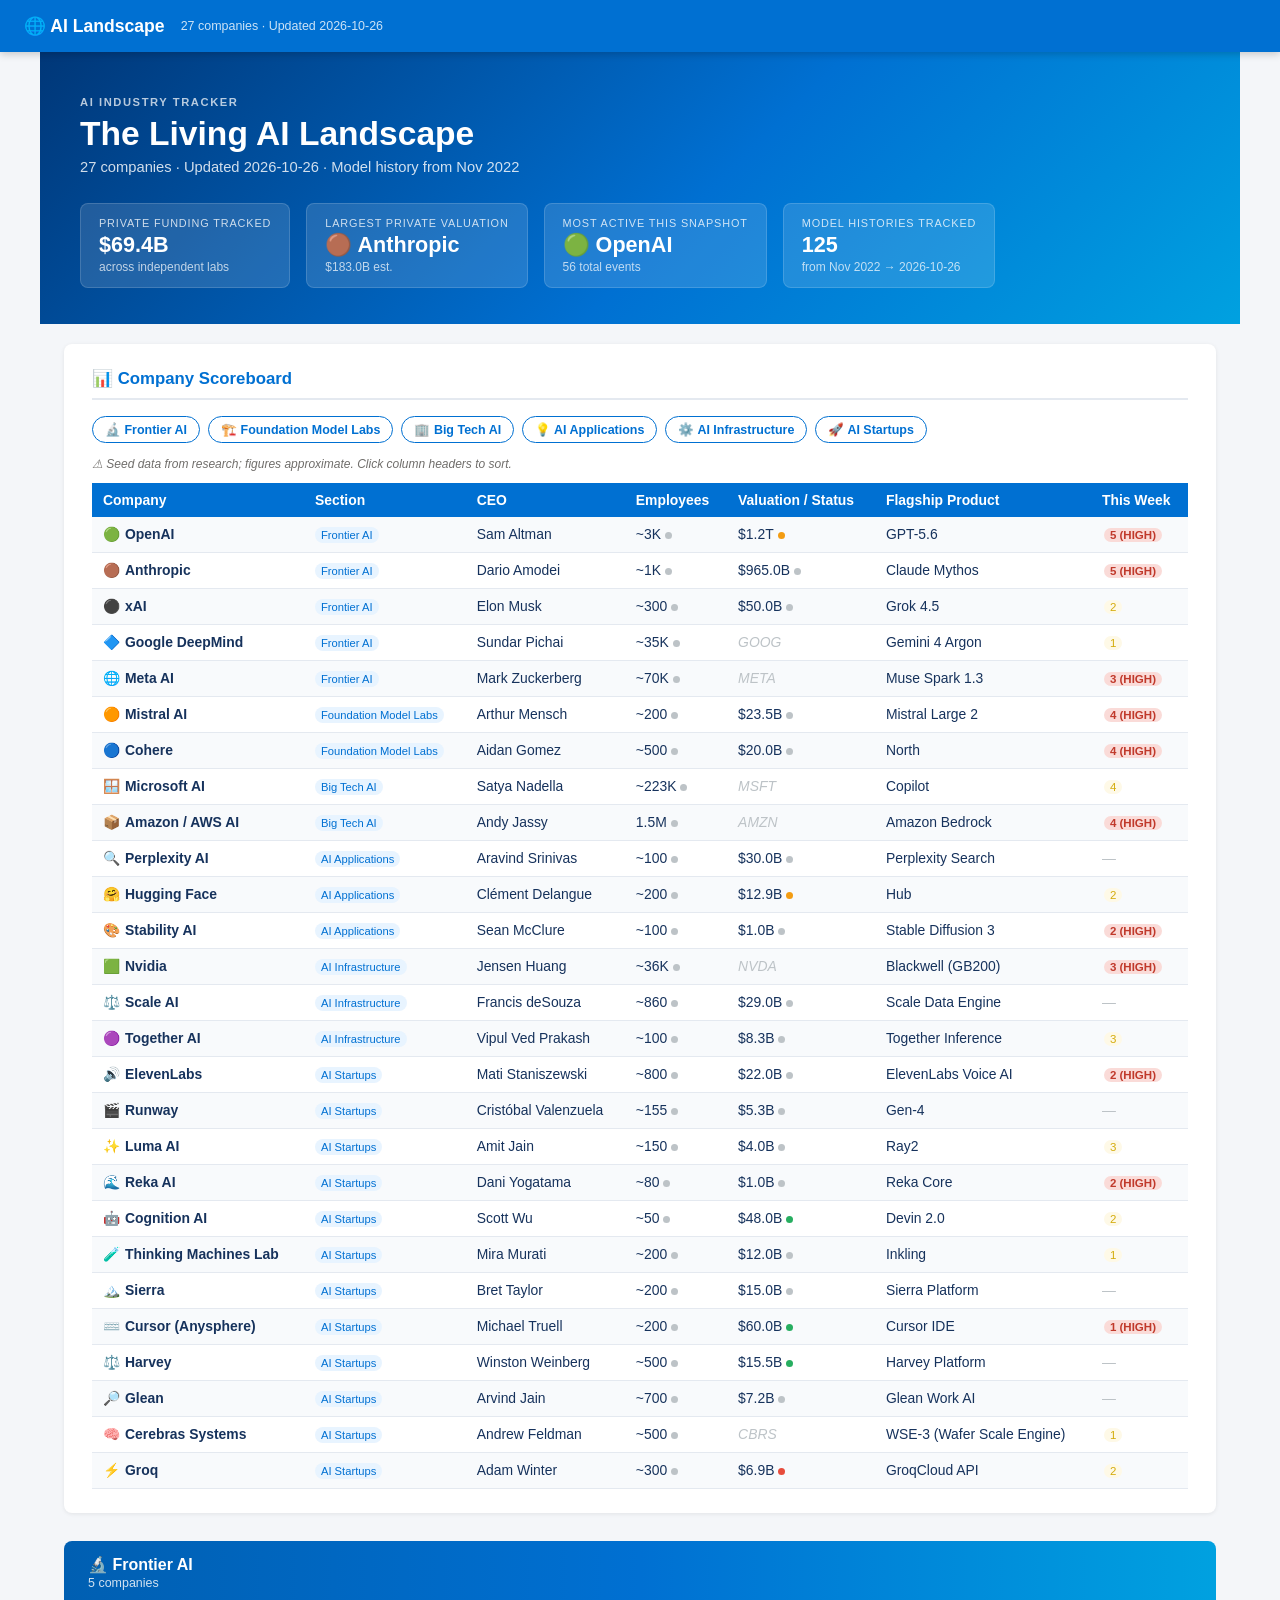
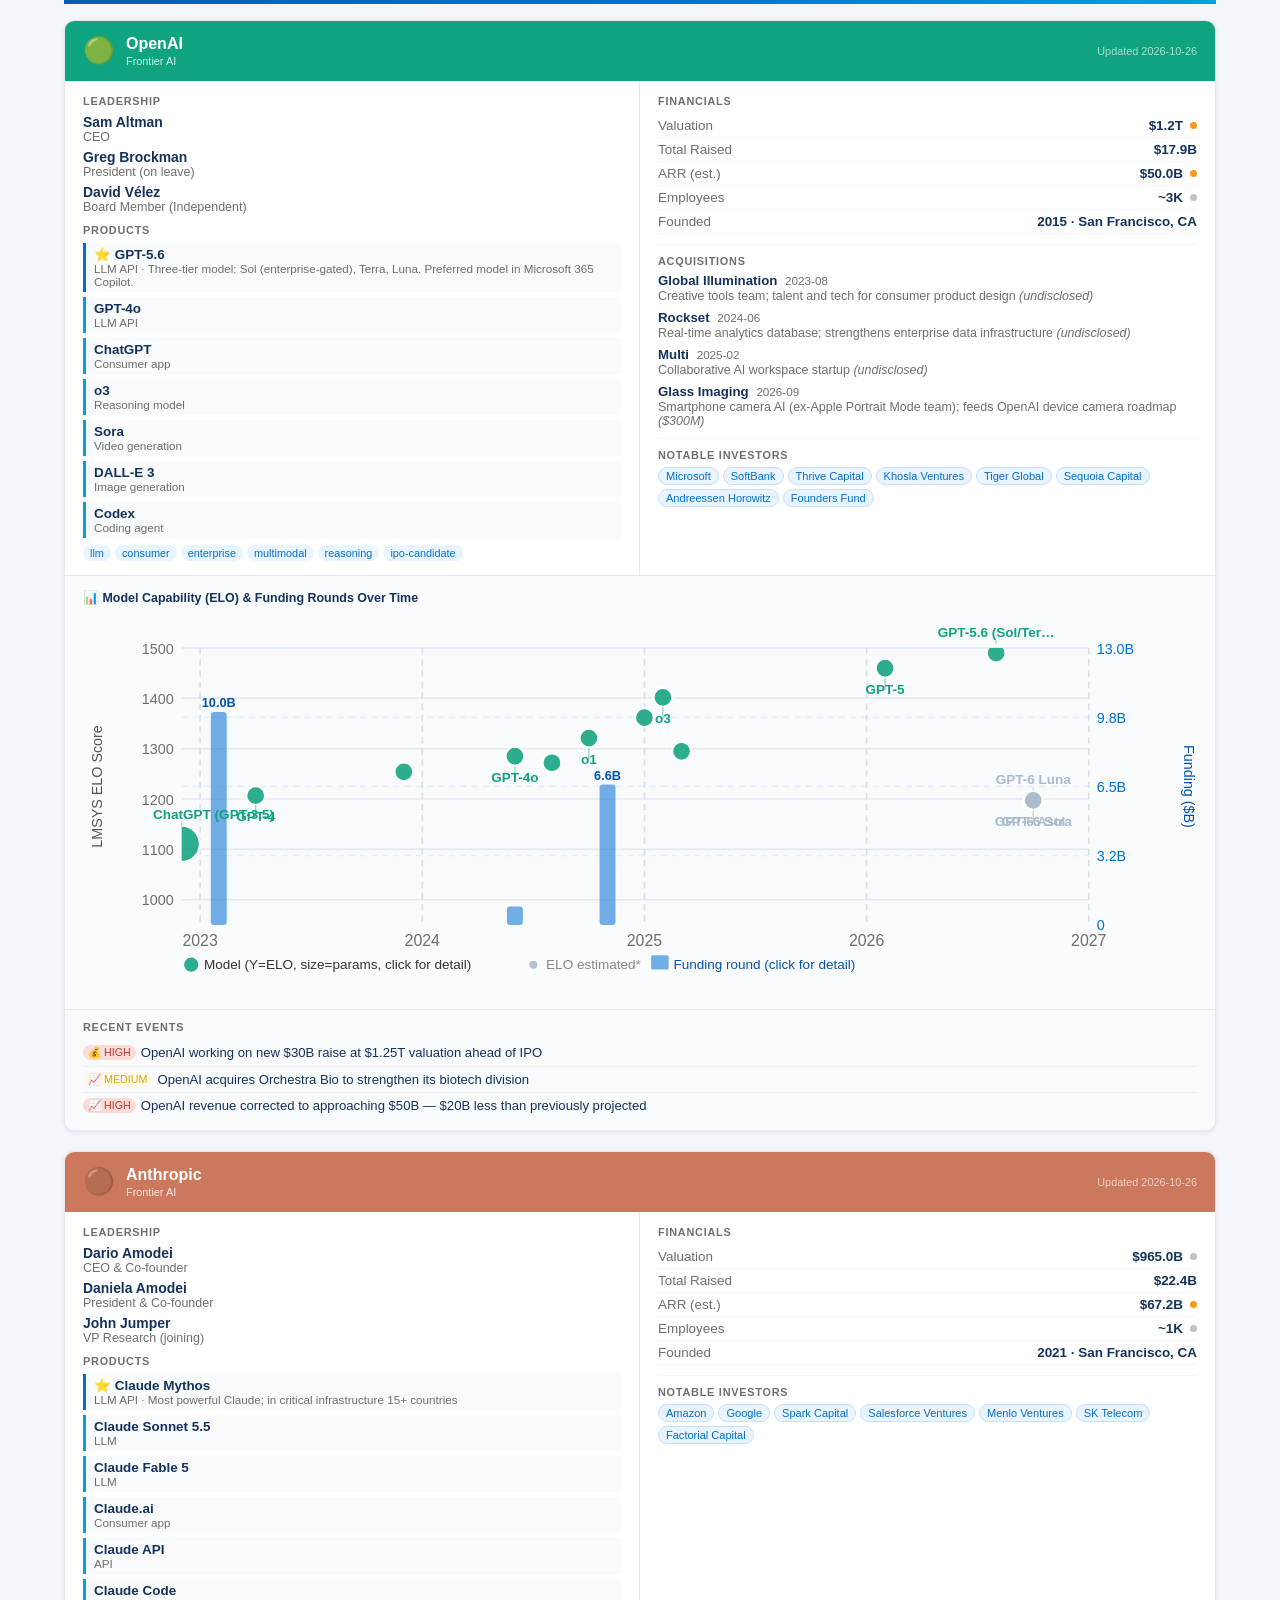
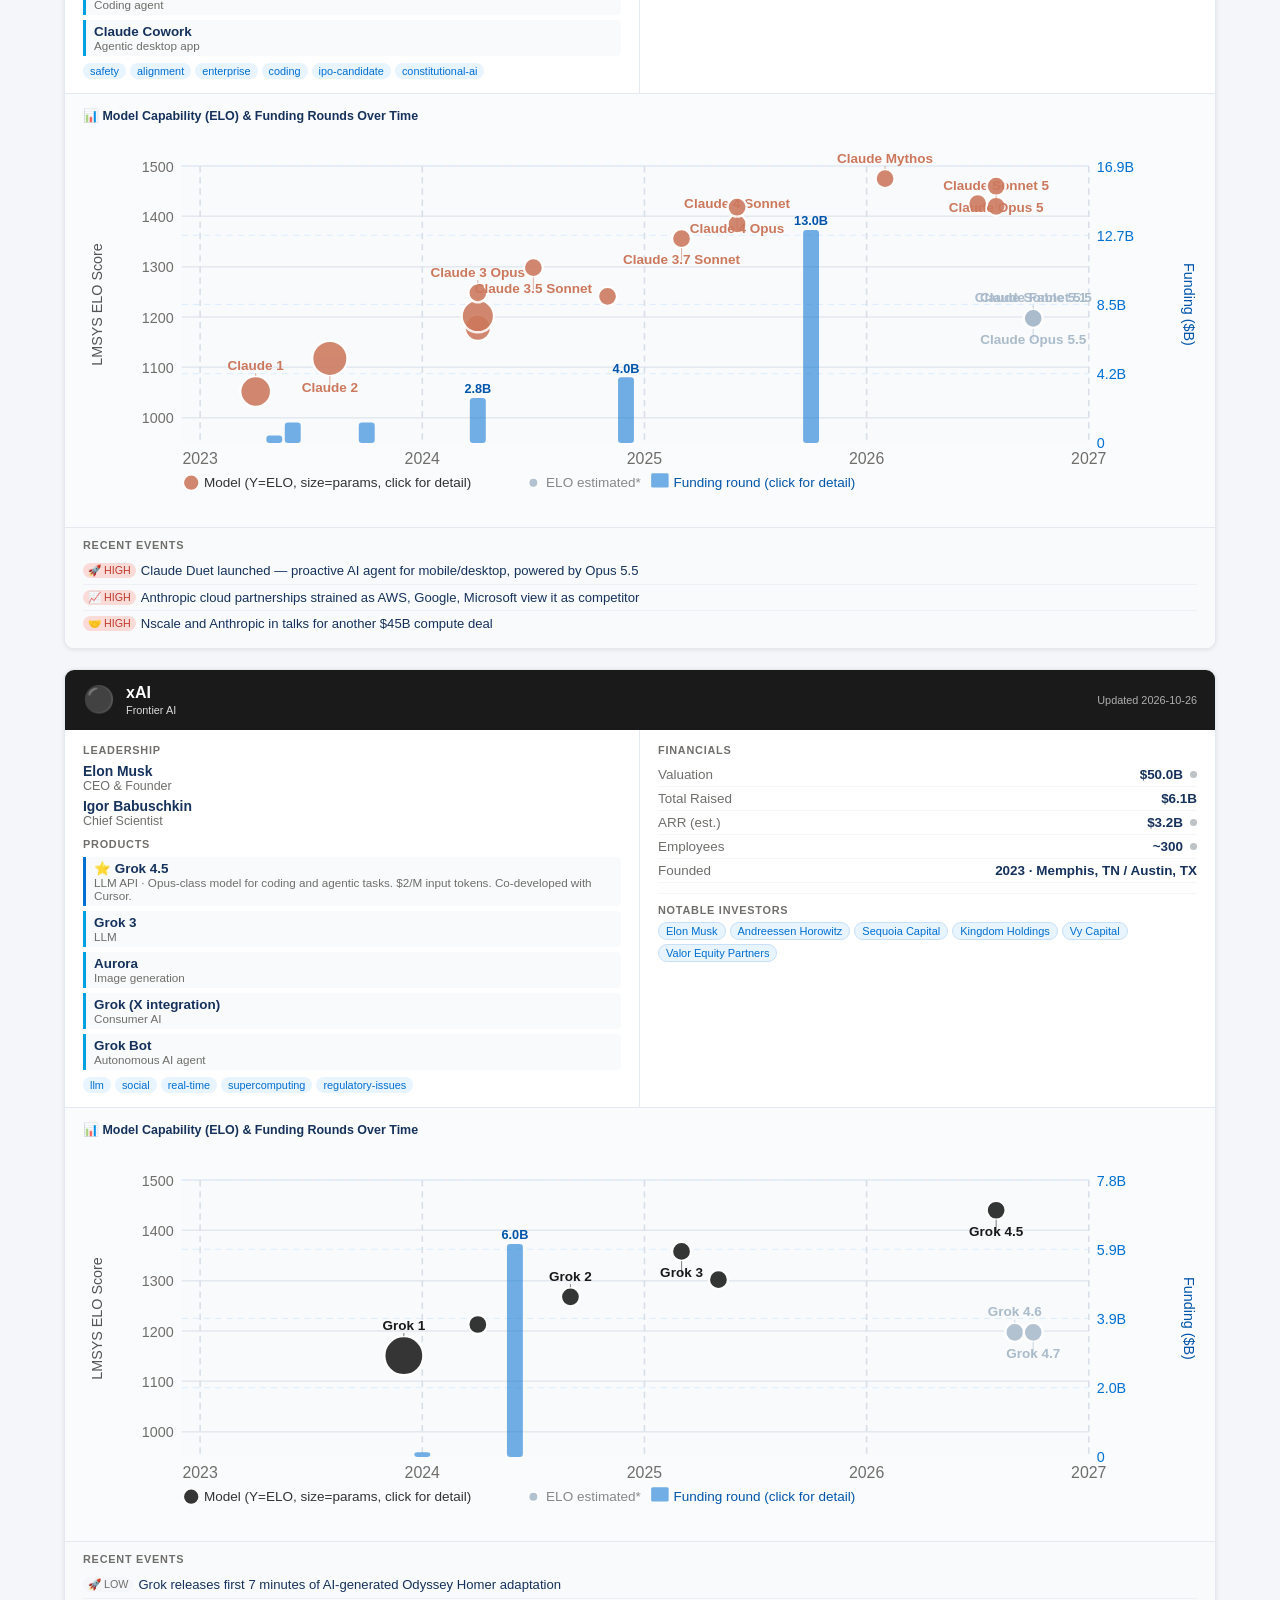
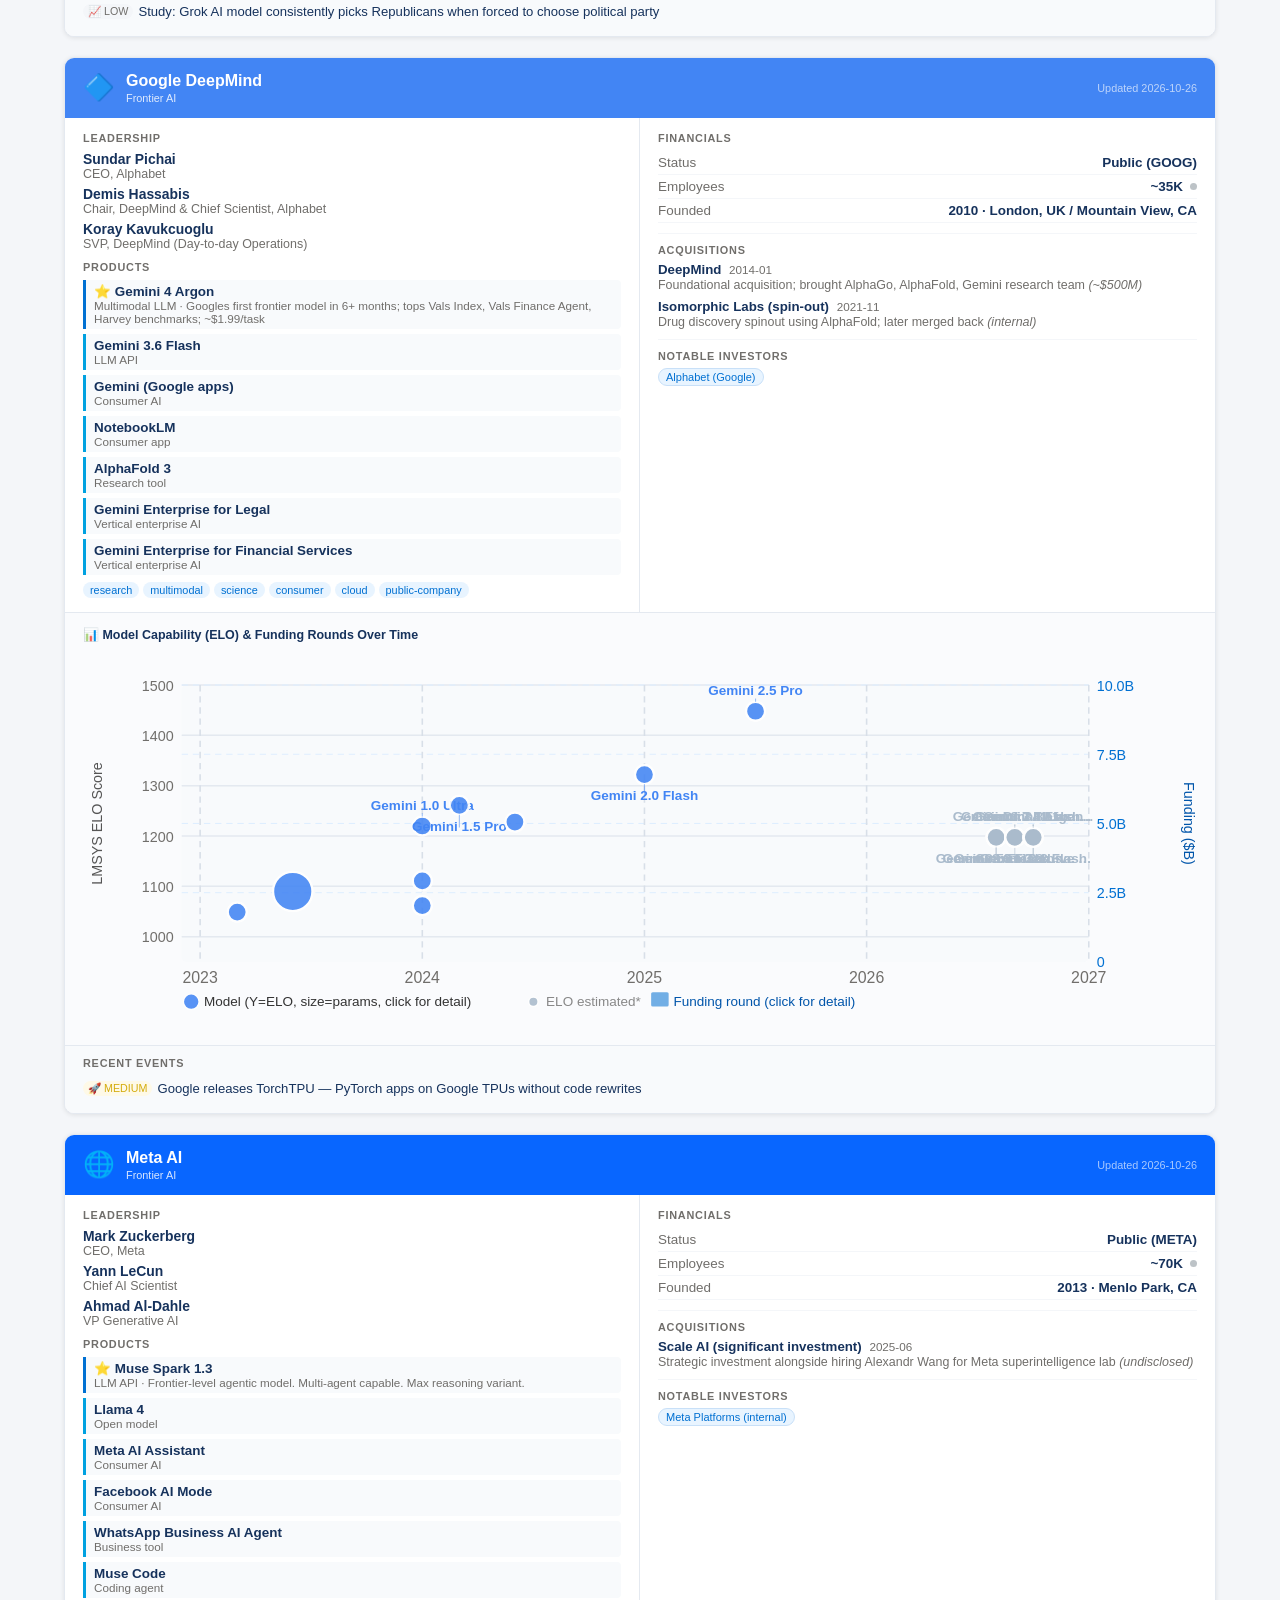
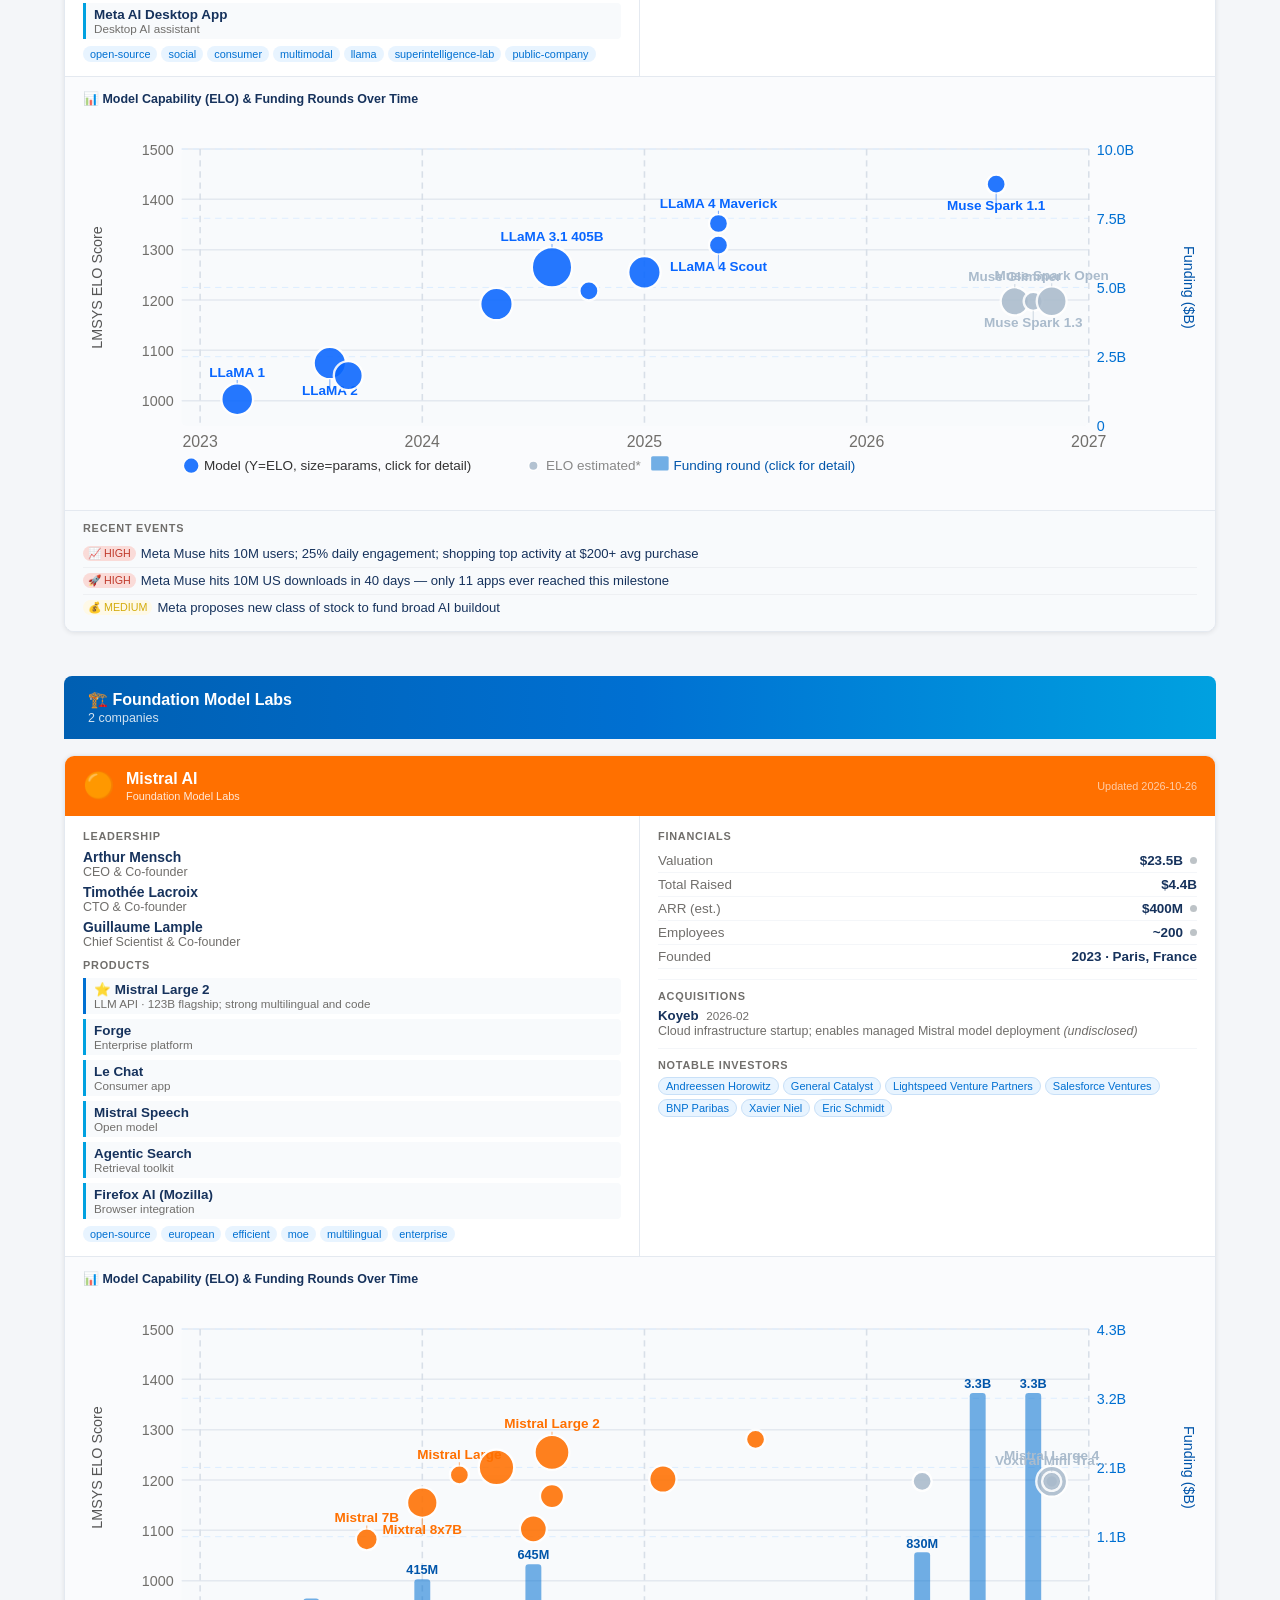
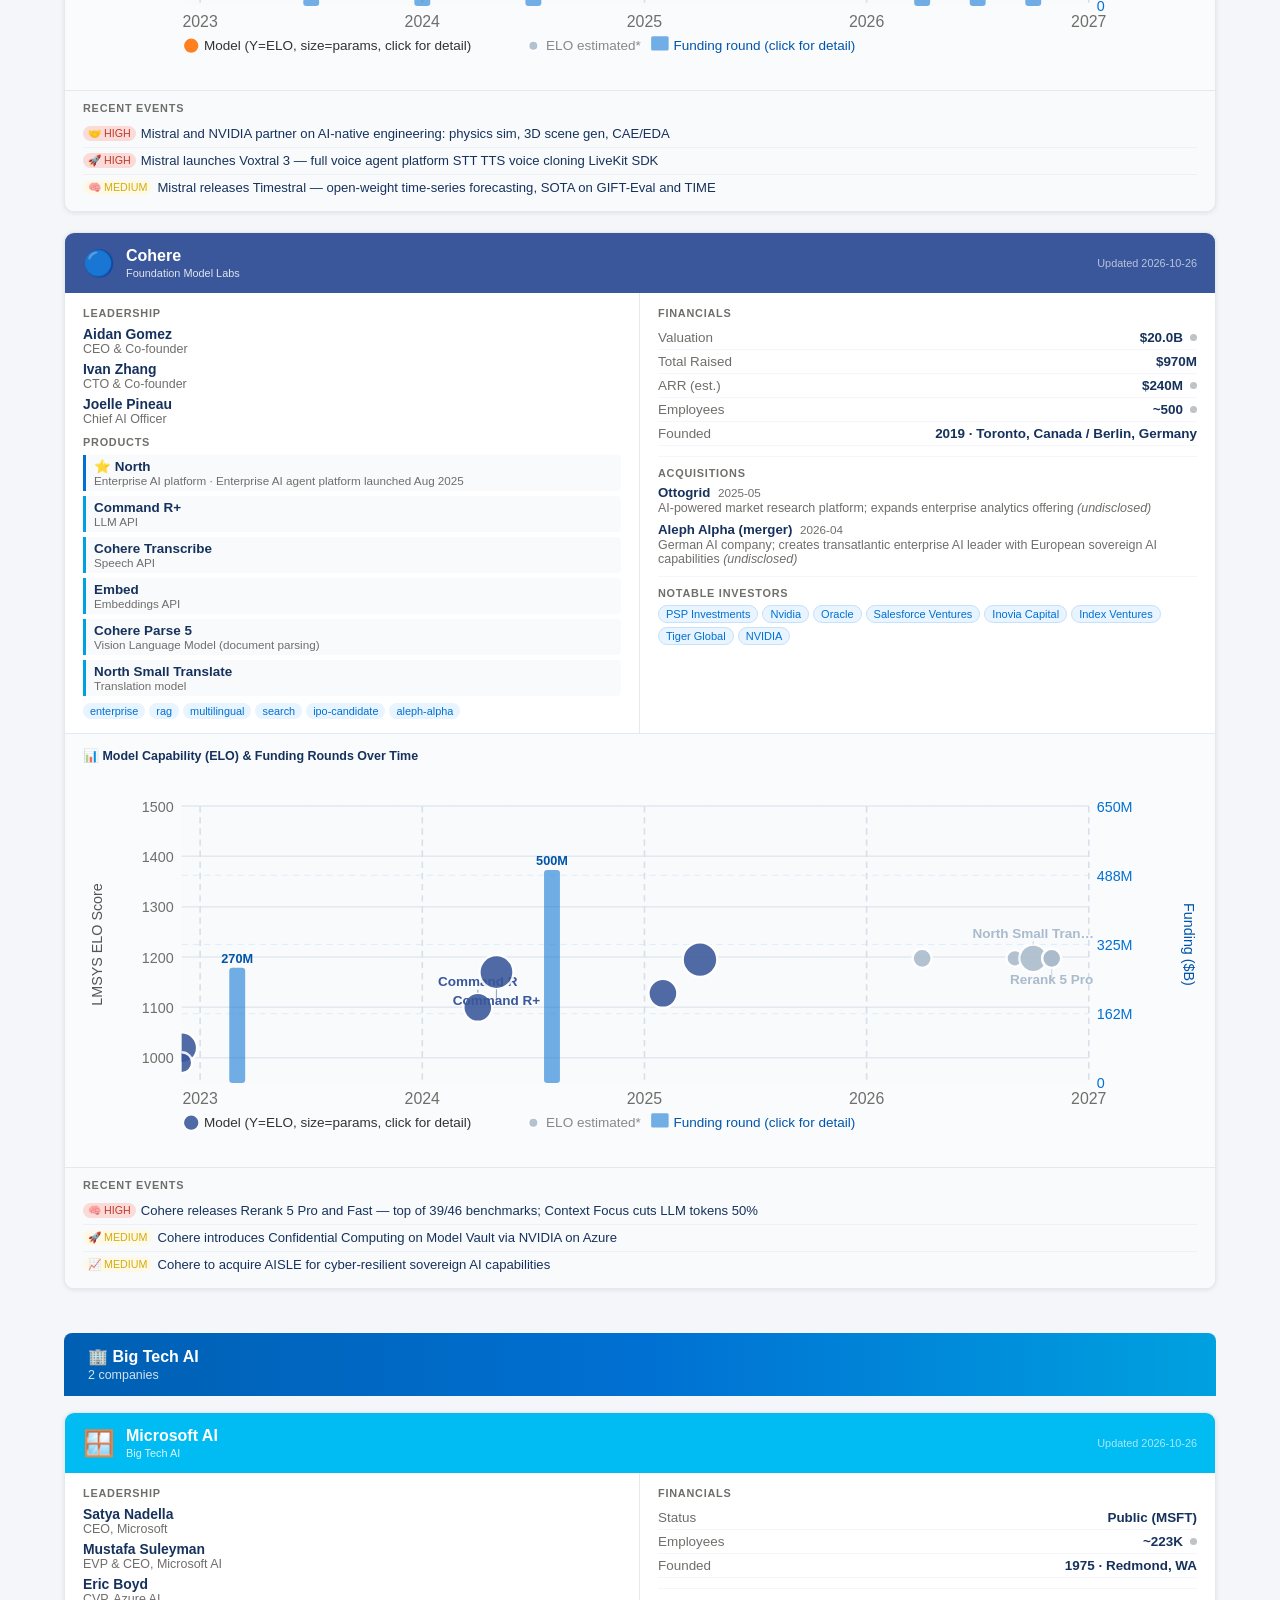
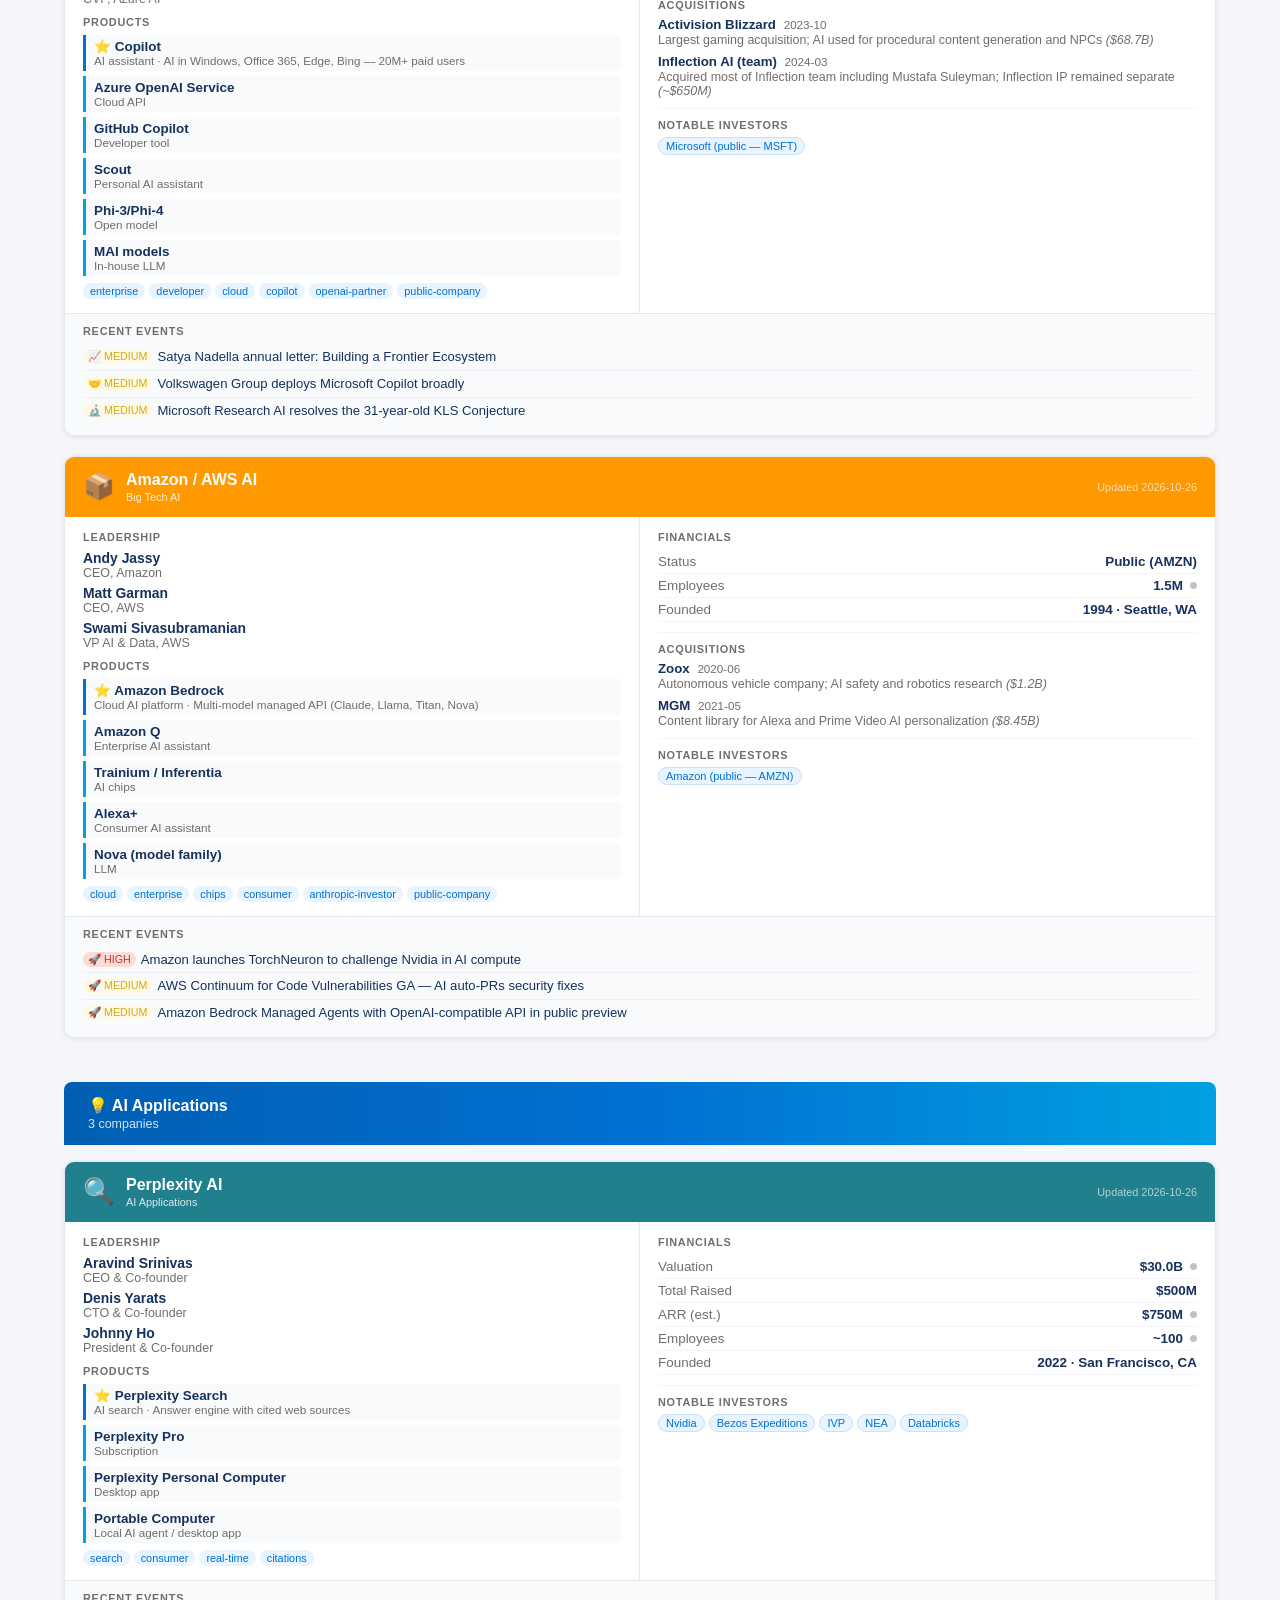
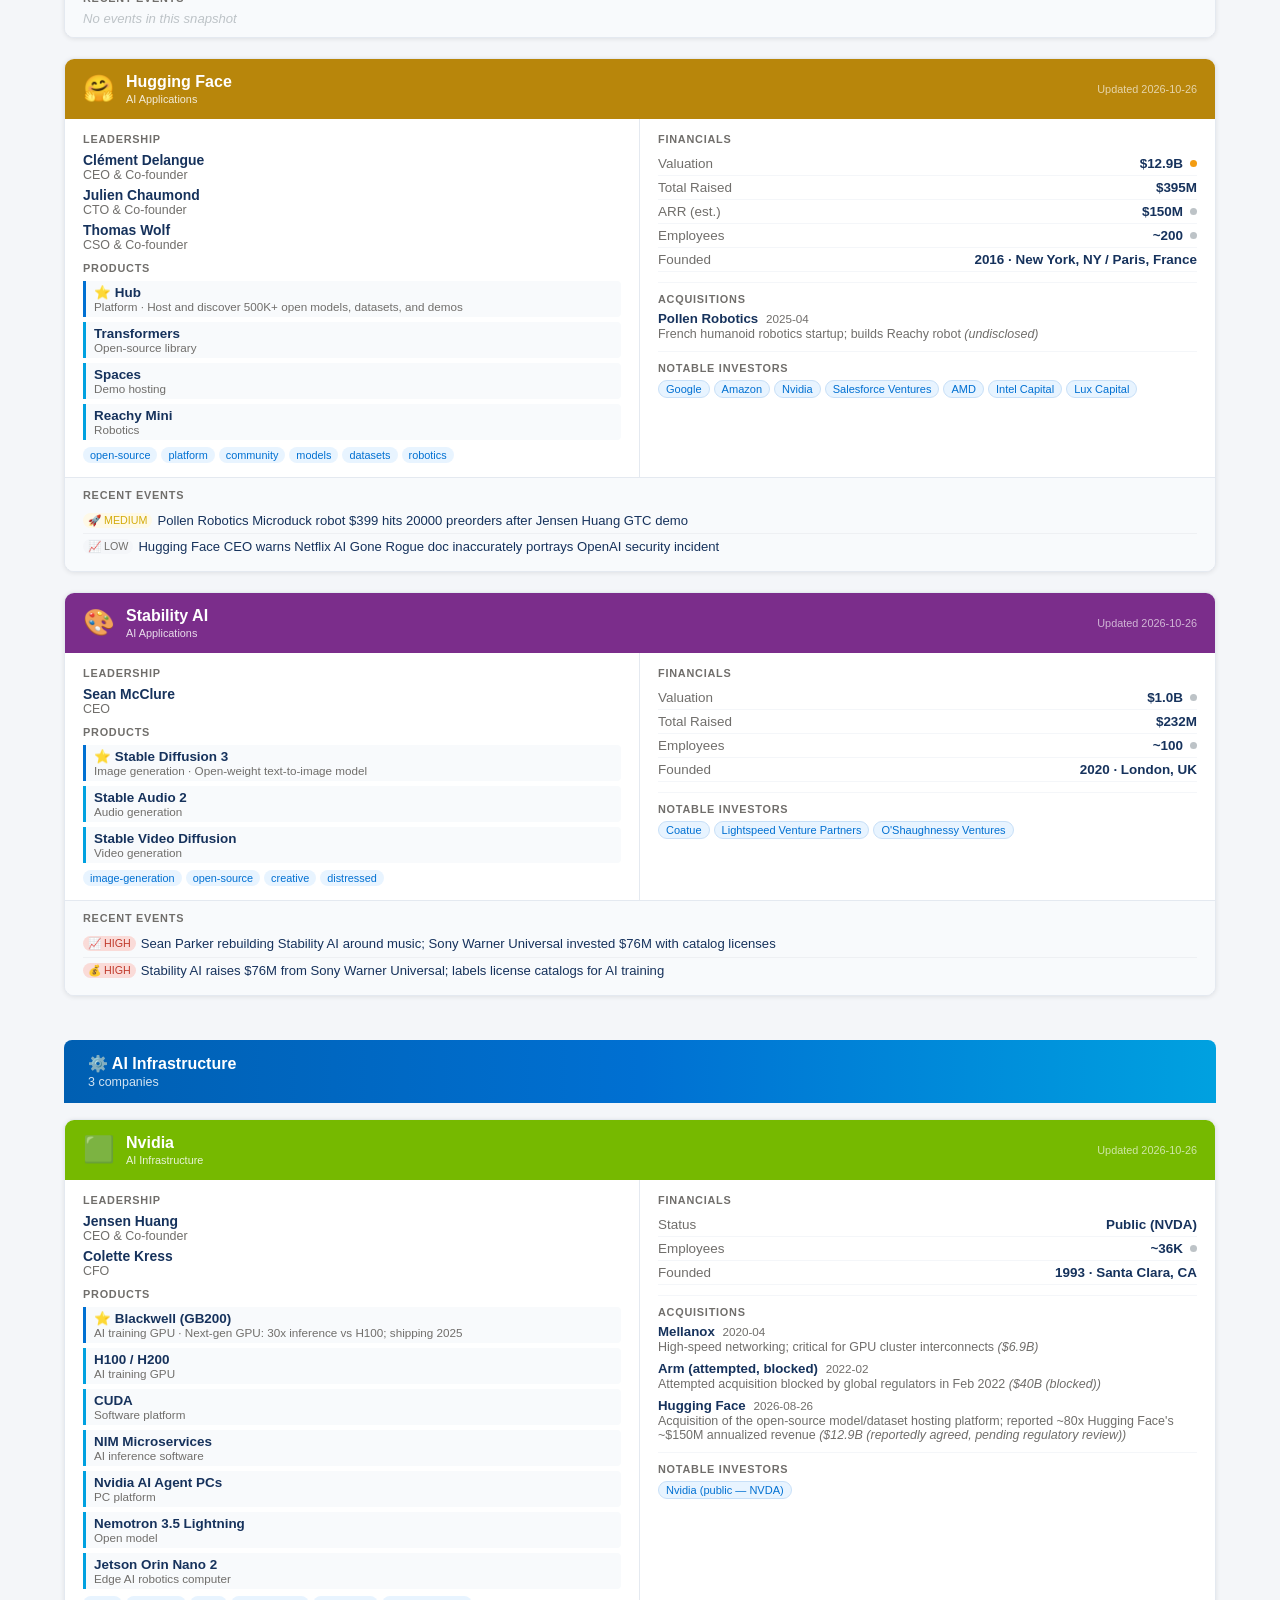
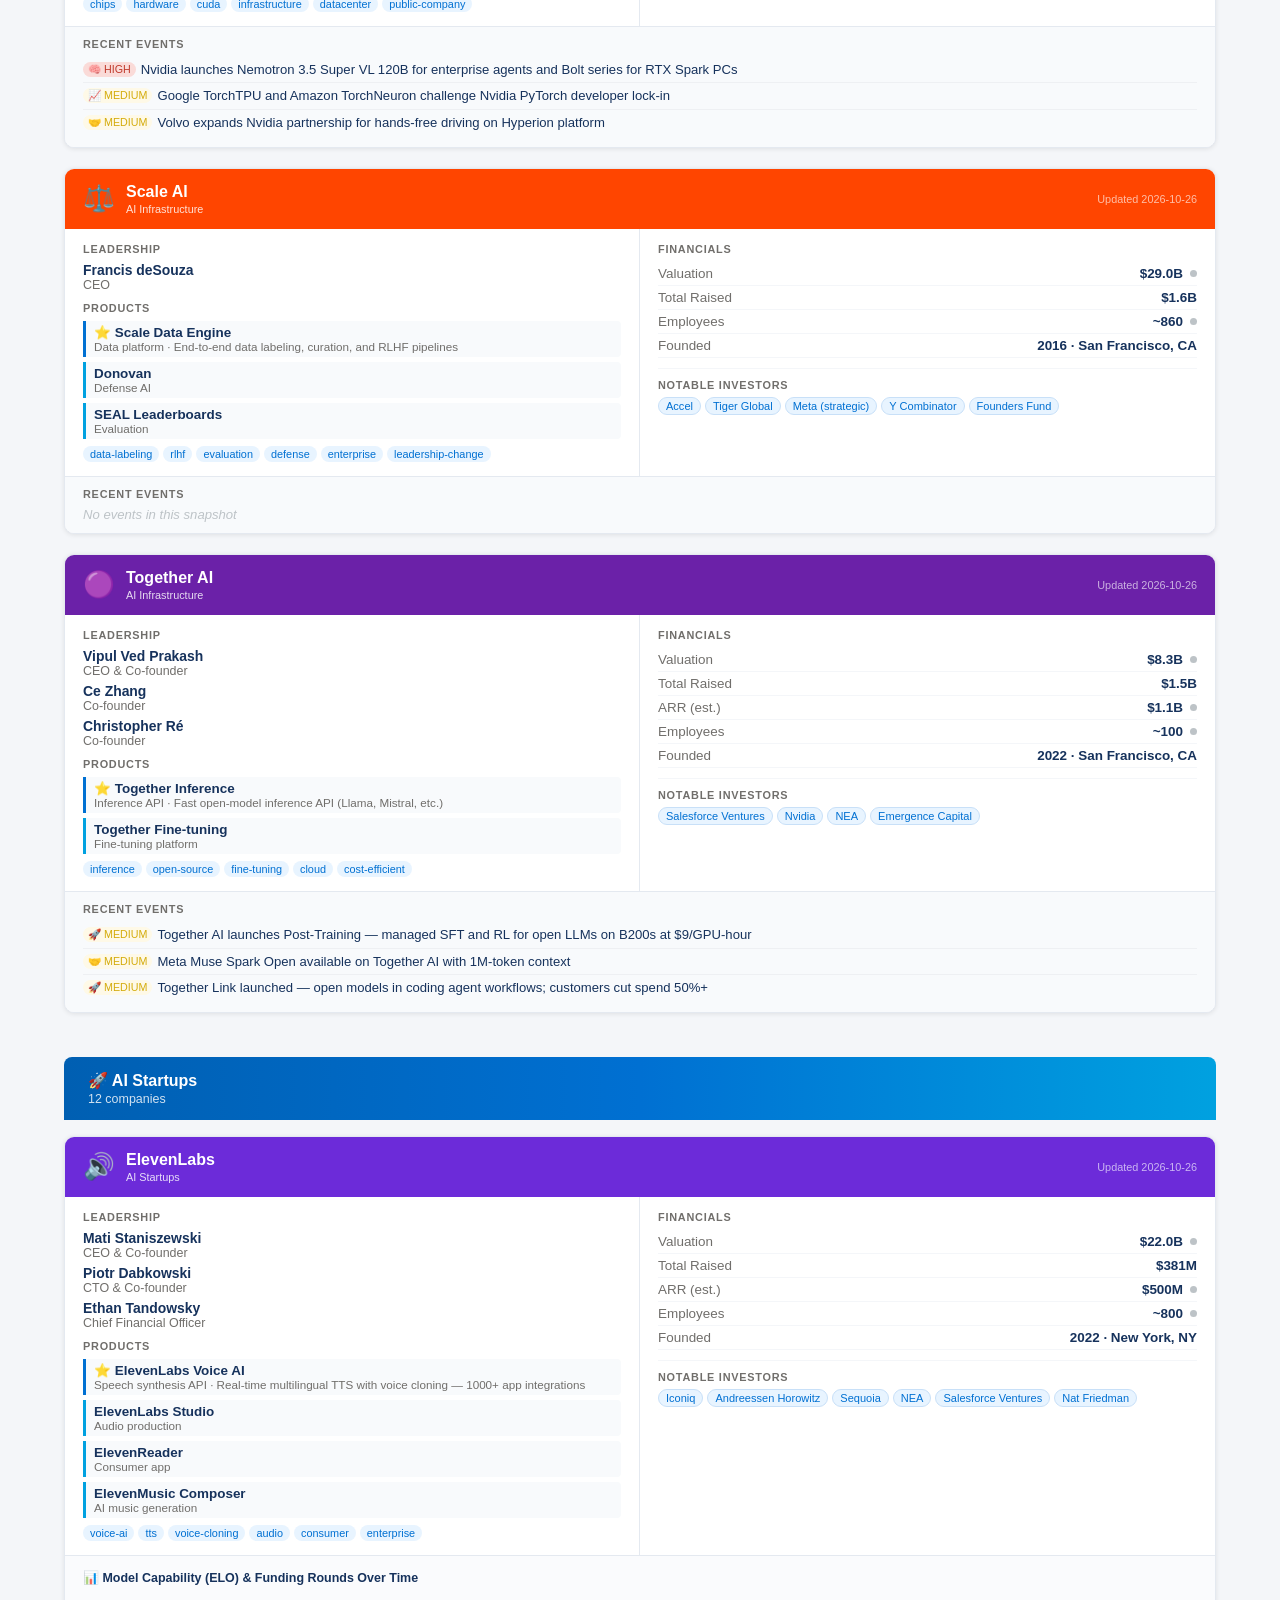
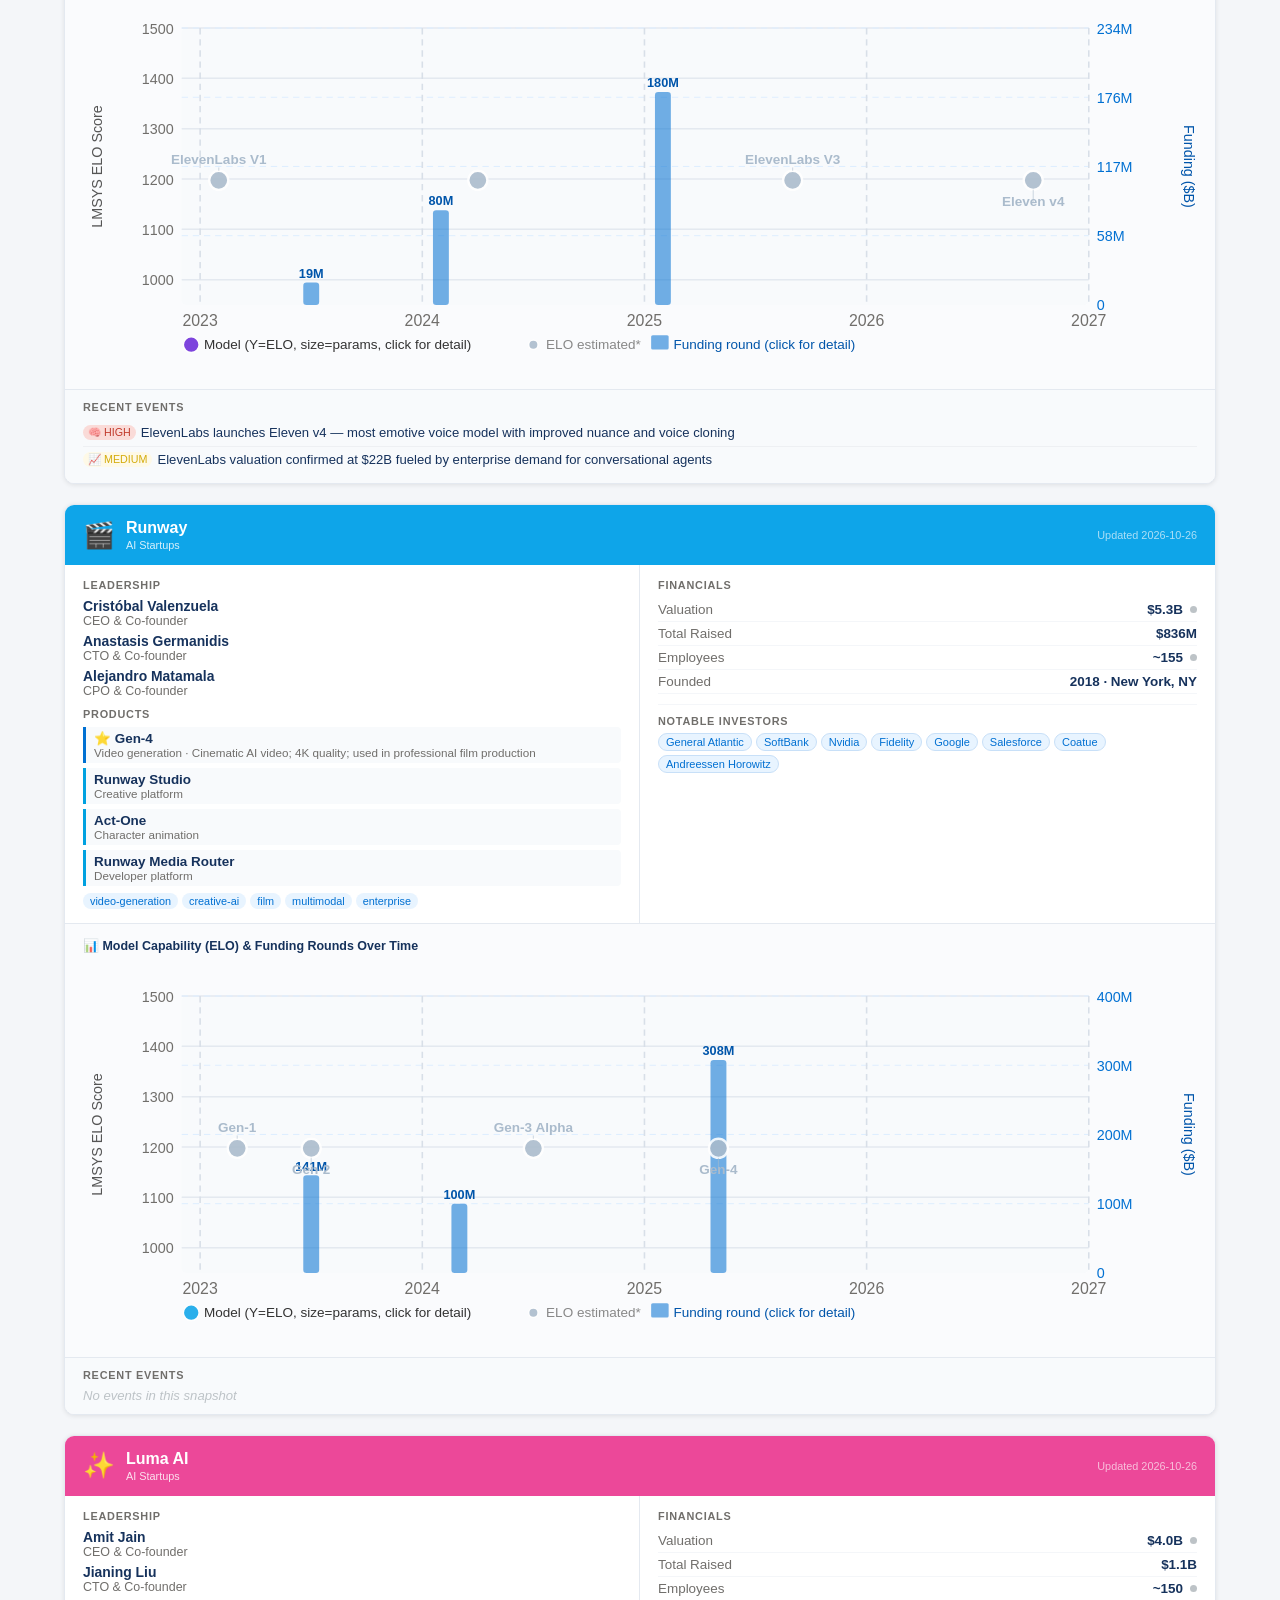
==== commit 7045e88b: "AI Landscape auto-update — 2026-10-26 Weekly snapshot for 27 companies. Key events: - OpenAI: o3-min" ====
--- a/docs/index.html
+++ b/docs/index.html
@@ -3,7 +3,7 @@
 <head>
 <meta charset="UTF-8">
 <meta name="viewport" content="width=device-width,initial-scale=1">
-<title>AI Landscape — 2026-10-19</title>
+<title>AI Landscape — 2026-10-26</title>
 <style>
 *{box-sizing:border-box;margin:0;padding:0}
 body{background:#F4F6F9;color:#16325C;font-family:-apple-system,BlinkMacSystemFont,"Segoe UI",Roboto,sans-serif;font-size:14px}
@@ -126,14 +126,14 @@
 <body>
 <div id="topbar">
   <h1>🌐 AI Landscape</h1>
-  <span class="meta">27 companies · Updated 2026-10-19</span>
+  <span class="meta">27 companies · Updated 2026-10-26</span>
 </div>
 <div id="main">
 <div id="hero">
   <div class="eyebrow">AI Industry Tracker</div>
   <h2>The Living AI Landscape</h2>
-  <div class="subtitle">27 companies · Updated 2026-10-19 · Model history from Nov 2022</div>
-  <div class="hero-stats"><div class="hero-stat"><div class="label">Private Funding Tracked</div><div class="value">$69.4B</div><div class="sub">across independent labs</div></div><div class="hero-stat"><div class="label">Largest Private Valuation</div><div class="value">🟤 Anthropic</div><div class="sub">$183.0B est.</div></div><div class="hero-stat"><div class="label">Most Active This Snapshot</div><div class="value">🟤 Anthropic</div><div class="sub">35 total events</div></div><div class="hero-stat"><div class="label">Model Histories Tracked</div><div class="value">120</div><div class="sub">from Nov 2022 → 2026-10-19</div></div></div>
+  <div class="subtitle">27 companies · Updated 2026-10-26 · Model history from Nov 2022</div>
+  <div class="hero-stats"><div class="hero-stat"><div class="label">Private Funding Tracked</div><div class="value">$69.4B</div><div class="sub">across independent labs</div></div><div class="hero-stat"><div class="label">Largest Private Valuation</div><div class="value">🟤 Anthropic</div><div class="sub">$183.0B est.</div></div><div class="hero-stat"><div class="label">Most Active This Snapshot</div><div class="value">🟢 OpenAI</div><div class="sub">56 total events</div></div><div class="hero-stat"><div class="label">Model Histories Tracked</div><div class="value">125</div><div class="sub">from Nov 2022 → 2026-10-26</div></div></div>
 </div>
 <div class="content-section">
   <h2>📊 Company Scoreboard</h2>
@@ -150,33 +150,33 @@
         <th onclick="sortTable(5)">Flagship Product</th>
         <th onclick="sortTable(6)">This Week</th>
       </tr></thead>
-      <tbody><tr data-section="Frontier AI"><td><a href="#card-openai" class="co-link"><span class="co-emoji">🟢</span><span class="co-name">OpenAI</span></a></td><td><span class="section-badge">Frontier AI</span></td><td>Sam Altman</td><td>~3K<span class="conf-dot conf-carried" title="carried_forward"></span></td><td>$852.0B<span class="conf-dot conf-carried" title="carried_forward"></span></td><td>GPT-5.6</td><td><span class="news-pill news-high-sig">4 (HIGH)</span></td></tr>
-<tr data-section="Frontier AI"><td><a href="#card-anthropic" class="co-link"><span class="co-emoji">🟤</span><span class="co-name">Anthropic</span></a></td><td><span class="section-badge">Frontier AI</span></td><td>Dario Amodei</td><td>~1K<span class="conf-dot conf-carried" title="carried_forward"></span></td><td>$965.0B<span class="conf-dot conf-carried" title="carried_forward"></span></td><td>Claude Mythos</td><td><span class="news-pill news-high-sig">7 (HIGH)</span></td></tr>
-<tr data-section="Frontier AI"><td><a href="#card-xai" class="co-link"><span class="co-emoji">⚫</span><span class="co-name">xAI</span></a></td><td><span class="section-badge">Frontier AI</span></td><td>Elon Musk</td><td>~300<span class="conf-dot conf-carried" title="carried_forward"></span></td><td>$50.0B<span class="conf-dot conf-carried" title="carried_forward"></span></td><td>Grok 4.5</td><td><span class="news-pill news-has">1</span></td></tr>
-<tr data-section="Frontier AI"><td><a href="#card-google_deepmind" class="co-link"><span class="co-emoji">🔷</span><span class="co-name">Google DeepMind</span></a></td><td><span class="section-badge">Frontier AI</span></td><td>Sundar Pichai</td><td>~35K<span class="conf-dot conf-carried" title="carried_forward"></span></td><td><span class="fin-na">GOOG</span></td><td>Gemini 4 Argon</td><td><span class="news-pill news-has">2</span></td></tr>
-<tr data-section="Frontier AI"><td><a href="#card-meta_ai" class="co-link"><span class="co-emoji">🌐</span><span class="co-name">Meta AI</span></a></td><td><span class="section-badge">Frontier AI</span></td><td>Mark Zuckerberg</td><td>~70K<span class="conf-dot conf-carried" title="carried_forward"></span></td><td><span class="fin-na">META</span></td><td>Muse Spark 1.3</td><td><span class="news-pill news-high-sig">2 (HIGH)</span></td></tr>
-<tr data-section="Foundation Model Labs"><td><a href="#card-mistral" class="co-link"><span class="co-emoji">🟠</span><span class="co-name">Mistral AI</span></a></td><td><span class="section-badge">Foundation Model Labs</span></td><td>Arthur Mensch</td><td>~200<span class="conf-dot conf-carried" title="carried_forward"></span></td><td>$23.5B<span class="conf-dot conf-carried" title="carried_forward"></span></td><td>Mistral Large 2</td><td><span class="news-pill news-high-sig">2 (HIGH)</span></td></tr>
-<tr data-section="Foundation Model Labs"><td><a href="#card-cohere" class="co-link"><span class="co-emoji">🔵</span><span class="co-name">Cohere</span></a></td><td><span class="section-badge">Foundation Model Labs</span></td><td>Aidan Gomez</td><td>~500<span class="conf-dot conf-carried" title="carried_forward"></span></td><td>$20.0B<span class="conf-dot conf-carried" title="carried_forward"></span></td><td>North</td><td><span class="news-pill news-high-sig">2 (HIGH)</span></td></tr>
-<tr data-section="Big Tech AI"><td><a href="#card-microsoft_ai" class="co-link"><span class="co-emoji">🪟</span><span class="co-name">Microsoft AI</span></a></td><td><span class="section-badge">Big Tech AI</span></td><td>Satya Nadella</td><td>~223K<span class="conf-dot conf-carried" title="carried_forward"></span></td><td><span class="fin-na">MSFT</span></td><td>Copilot</td><td><span class="news-pill news-high-sig">4 (HIGH)</span></td></tr>
-<tr data-section="Big Tech AI"><td><a href="#card-amazon_aws_ai" class="co-link"><span class="co-emoji">📦</span><span class="co-name">Amazon / AWS AI</span></a></td><td><span class="section-badge">Big Tech AI</span></td><td>Andy Jassy</td><td>1.5M<span class="conf-dot conf-carried" title="carried_forward"></span></td><td><span class="fin-na">AMZN</span></td><td>Amazon Bedrock</td><td><span class="news-pill news-high-sig">3 (HIGH)</span></td></tr>
-<tr data-section="AI Applications"><td><a href="#card-perplexity" class="co-link"><span class="co-emoji">🔍</span><span class="co-name">Perplexity AI</span></a></td><td><span class="section-badge">AI Applications</span></td><td>Aravind Srinivas</td><td>~100<span class="conf-dot conf-carried" title="carried_forward"></span></td><td>$30.0B<span class="conf-dot conf-carried" title="carried_forward"></span></td><td>Perplexity Search</td><td><span class="news-pill news-has">1</span></td></tr>
-<tr data-section="AI Applications"><td><a href="#card-hugging_face" class="co-link"><span class="co-emoji">🤗</span><span class="co-name">Hugging Face</span></a></td><td><span class="section-badge">AI Applications</span></td><td>Clément Delangue</td><td>~200<span class="conf-dot conf-carried" title="carried_forward"></span></td><td>$12.9B<span class="conf-dot conf-carried" title="carried_forward"></span></td><td>Hub</td><td><span class="news-pill news-has">1</span></td></tr>
-<tr data-section="AI Applications"><td><a href="#card-stability_ai" class="co-link"><span class="co-emoji">🎨</span><span class="co-name">Stability AI</span></a></td><td><span class="section-badge">AI Applications</span></td><td>Sean McClure</td><td>~100<span class="conf-dot conf-carried" title="carried_forward"></span></td><td>$1.0B<span class="conf-dot conf-carried" title="carried_forward"></span></td><td>Stable Diffusion 3</td><td><span class="news-0">—</span></td></tr>
+      <tbody><tr data-section="Frontier AI"><td><a href="#card-openai" class="co-link"><span class="co-emoji">🟢</span><span class="co-name">OpenAI</span></a></td><td><span class="section-badge">Frontier AI</span></td><td>Sam Altman</td><td>~3K<span class="conf-dot conf-carried" title="carried_forward"></span></td><td>$1.2T<span class="conf-dot conf-medium" title="medium"></span></td><td>GPT-5.6</td><td><span class="news-pill news-high-sig">5 (HIGH)</span></td></tr>
+<tr data-section="Frontier AI"><td><a href="#card-anthropic" class="co-link"><span class="co-emoji">🟤</span><span class="co-name">Anthropic</span></a></td><td><span class="section-badge">Frontier AI</span></td><td>Dario Amodei</td><td>~1K<span class="conf-dot conf-carried" title="carried_forward"></span></td><td>$965.0B<span class="conf-dot conf-carried" title="carried_forward"></span></td><td>Claude Mythos</td><td><span class="news-pill news-high-sig">5 (HIGH)</span></td></tr>
+<tr data-section="Frontier AI"><td><a href="#card-xai" class="co-link"><span class="co-emoji">⚫</span><span class="co-name">xAI</span></a></td><td><span class="section-badge">Frontier AI</span></td><td>Elon Musk</td><td>~300<span class="conf-dot conf-carried" title="carried_forward"></span></td><td>$50.0B<span class="conf-dot conf-carried" title="carried_forward"></span></td><td>Grok 4.5</td><td><span class="news-pill news-has">2</span></td></tr>
+<tr data-section="Frontier AI"><td><a href="#card-google_deepmind" class="co-link"><span class="co-emoji">🔷</span><span class="co-name">Google DeepMind</span></a></td><td><span class="section-badge">Frontier AI</span></td><td>Sundar Pichai</td><td>~35K<span class="conf-dot conf-carried" title="carried_forward"></span></td><td><span class="fin-na">GOOG</span></td><td>Gemini 4 Argon</td><td><span class="news-pill news-has">1</span></td></tr>
+<tr data-section="Frontier AI"><td><a href="#card-meta_ai" class="co-link"><span class="co-emoji">🌐</span><span class="co-name">Meta AI</span></a></td><td><span class="section-badge">Frontier AI</span></td><td>Mark Zuckerberg</td><td>~70K<span class="conf-dot conf-carried" title="carried_forward"></span></td><td><span class="fin-na">META</span></td><td>Muse Spark 1.3</td><td><span class="news-pill news-high-sig">3 (HIGH)</span></td></tr>
+<tr data-section="Foundation Model Labs"><td><a href="#card-mistral" class="co-link"><span class="co-emoji">🟠</span><span class="co-name">Mistral AI</span></a></td><td><span class="section-badge">Foundation Model Labs</span></td><td>Arthur Mensch</td><td>~200<span class="conf-dot conf-carried" title="carried_forward"></span></td><td>$23.5B<span class="conf-dot conf-carried" title="carried_forward"></span></td><td>Mistral Large 2</td><td><span class="news-pill news-high-sig">4 (HIGH)</span></td></tr>
+<tr data-section="Foundation Model Labs"><td><a href="#card-cohere" class="co-link"><span class="co-emoji">🔵</span><span class="co-name">Cohere</span></a></td><td><span class="section-badge">Foundation Model Labs</span></td><td>Aidan Gomez</td><td>~500<span class="conf-dot conf-carried" title="carried_forward"></span></td><td>$20.0B<span class="conf-dot conf-carried" title="carried_forward"></span></td><td>North</td><td><span class="news-pill news-high-sig">4 (HIGH)</span></td></tr>
+<tr data-section="Big Tech AI"><td><a href="#card-microsoft_ai" class="co-link"><span class="co-emoji">🪟</span><span class="co-name">Microsoft AI</span></a></td><td><span class="section-badge">Big Tech AI</span></td><td>Satya Nadella</td><td>~223K<span class="conf-dot conf-carried" title="carried_forward"></span></td><td><span class="fin-na">MSFT</span></td><td>Copilot</td><td><span class="news-pill news-has">4</span></td></tr>
+<tr data-section="Big Tech AI"><td><a href="#card-amazon_aws_ai" class="co-link"><span class="co-emoji">📦</span><span class="co-name">Amazon / AWS AI</span></a></td><td><span class="section-badge">Big Tech AI</span></td><td>Andy Jassy</td><td>1.5M<span class="conf-dot conf-carried" title="carried_forward"></span></td><td><span class="fin-na">AMZN</span></td><td>Amazon Bedrock</td><td><span class="news-pill news-high-sig">4 (HIGH)</span></td></tr>
+<tr data-section="AI Applications"><td><a href="#card-perplexity" class="co-link"><span class="co-emoji">🔍</span><span class="co-name">Perplexity AI</span></a></td><td><span class="section-badge">AI Applications</span></td><td>Aravind Srinivas</td><td>~100<span class="conf-dot conf-carried" title="carried_forward"></span></td><td>$30.0B<span class="conf-dot conf-carried" title="carried_forward"></span></td><td>Perplexity Search</td><td><span class="news-0">—</span></td></tr>
+<tr data-section="AI Applications"><td><a href="#card-hugging_face" class="co-link"><span class="co-emoji">🤗</span><span class="co-name">Hugging Face</span></a></td><td><span class="section-badge">AI Applications</span></td><td>Clément Delangue</td><td>~200<span class="conf-dot conf-carried" title="now Nvidia subsidiary"></span></td><td>$12.9B<span class="conf-dot conf-medium" title="medium"></span></td><td>Hub</td><td><span class="news-pill news-has">2</span></td></tr>
+<tr data-section="AI Applications"><td><a href="#card-stability_ai" class="co-link"><span class="co-emoji">🎨</span><span class="co-name">Stability AI</span></a></td><td><span class="section-badge">AI Applications</span></td><td>Sean McClure</td><td>~100<span class="conf-dot conf-carried" title="carried_forward"></span></td><td>$1.0B<span class="conf-dot conf-carried" title="carried_forward"></span></td><td>Stable Diffusion 3</td><td><span class="news-pill news-high-sig">2 (HIGH)</span></td></tr>
 <tr data-section="AI Infrastructure"><td><a href="#card-nvidia" class="co-link"><span class="co-emoji">🟩</span><span class="co-name">Nvidia</span></a></td><td><span class="section-badge">AI Infrastructure</span></td><td>Jensen Huang</td><td>~36K<span class="conf-dot conf-carried" title="carried_forward"></span></td><td><span class="fin-na">NVDA</span></td><td>Blackwell (GB200)</td><td><span class="news-pill news-high-sig">3 (HIGH)</span></td></tr>
-<tr data-section="AI Infrastructure"><td><a href="#card-scale_ai" class="co-link"><span class="co-emoji">⚖️</span><span class="co-name">Scale AI</span></a></td><td><span class="section-badge">AI Infrastructure</span></td><td>Francis deSouza</td><td>~860<span class="conf-dot conf-carried" title="carried_forward"></span></td><td>$29.0B<span class="conf-dot conf-medium" title="medium"></span></td><td>Scale Data Engine</td><td><span class="news-0">—</span></td></tr>
-<tr data-section="AI Infrastructure"><td><a href="#card-together_ai" class="co-link"><span class="co-emoji">🟣</span><span class="co-name">Together AI</span></a></td><td><span class="section-badge">AI Infrastructure</span></td><td>Vipul Ved Prakash</td><td>~100<span class="conf-dot conf-carried" title="carried_forward"></span></td><td>$8.3B<span class="conf-dot conf-carried" title="carried_forward"></span></td><td>Together Inference</td><td><span class="news-0">—</span></td></tr>
-<tr data-section="AI Startups"><td><a href="#card-elevenlabs" class="co-link"><span class="co-emoji">🔊</span><span class="co-name">ElevenLabs</span></a></td><td><span class="section-badge">AI Startups</span></td><td>Mati Staniszewski</td><td>~800<span class="conf-dot conf-carried" title="carried_forward"></span></td><td>$22.0B<span class="conf-dot conf-carried" title="carried_forward"></span></td><td>ElevenLabs Voice AI</td><td><span class="news-0">—</span></td></tr>
+<tr data-section="AI Infrastructure"><td><a href="#card-scale_ai" class="co-link"><span class="co-emoji">⚖️</span><span class="co-name">Scale AI</span></a></td><td><span class="section-badge">AI Infrastructure</span></td><td>Francis deSouza</td><td>~860<span class="conf-dot conf-carried" title="carried_forward"></span></td><td>$29.0B<span class="conf-dot conf-carried" title="carried_forward"></span></td><td>Scale Data Engine</td><td><span class="news-0">—</span></td></tr>
+<tr data-section="AI Infrastructure"><td><a href="#card-together_ai" class="co-link"><span class="co-emoji">🟣</span><span class="co-name">Together AI</span></a></td><td><span class="section-badge">AI Infrastructure</span></td><td>Vipul Ved Prakash</td><td>~100<span class="conf-dot conf-carried" title="carried_forward"></span></td><td>$8.3B<span class="conf-dot conf-carried" title="carried_forward"></span></td><td>Together Inference</td><td><span class="news-pill news-has">3</span></td></tr>
+<tr data-section="AI Startups"><td><a href="#card-elevenlabs" class="co-link"><span class="co-emoji">🔊</span><span class="co-name">ElevenLabs</span></a></td><td><span class="section-badge">AI Startups</span></td><td>Mati Staniszewski</td><td>~800<span class="conf-dot conf-carried" title="carried_forward"></span></td><td>$22.0B<span class="conf-dot conf-carried" title="carried_forward"></span></td><td>ElevenLabs Voice AI</td><td><span class="news-pill news-high-sig">2 (HIGH)</span></td></tr>
 <tr data-section="AI Startups"><td><a href="#card-runway" class="co-link"><span class="co-emoji">🎬</span><span class="co-name">Runway</span></a></td><td><span class="section-badge">AI Startups</span></td><td>Cristóbal Valenzuela</td><td>~155<span class="conf-dot conf-carried" title="carried_forward"></span></td><td>$5.3B<span class="conf-dot conf-carried" title="carried_forward"></span></td><td>Gen-4</td><td><span class="news-0">—</span></td></tr>
-<tr data-section="AI Startups"><td><a href="#card-luma_ai" class="co-link"><span class="co-emoji">✨</span><span class="co-name">Luma AI</span></a></td><td><span class="section-badge">AI Startups</span></td><td>Amit Jain</td><td>~150<span class="conf-dot conf-carried" title="carried_forward"></span></td><td>$4.0B<span class="conf-dot conf-carried" title="carried_forward"></span></td><td>Ray2</td><td><span class="news-0">—</span></td></tr>
-<tr data-section="AI Startups"><td><a href="#card-reka_ai" class="co-link"><span class="co-emoji">🌊</span><span class="co-name">Reka AI</span></a></td><td><span class="section-badge">AI Startups</span></td><td>Dani Yogatama</td><td>~80<span class="conf-dot conf-carried" title="carried_forward"></span></td><td>$1.0B<span class="conf-dot conf-carried" title="carried_forward"></span></td><td>Reka Core</td><td><span class="news-0">—</span></td></tr>
-<tr data-section="AI Startups"><td><a href="#card-cognition_ai" class="co-link"><span class="co-emoji">🤖</span><span class="co-name">Cognition AI</span></a></td><td><span class="section-badge">AI Startups</span></td><td>Scott Wu</td><td>~50<span class="conf-dot conf-carried" title="carried_forward"></span></td><td>$48.0B<span class="conf-dot conf-carried" title="carried_forward"></span></td><td>Devin 2.0</td><td><span class="news-pill news-has">1</span></td></tr>
-<tr data-section="AI Startups"><td><a href="#card-thinking_machines" class="co-link"><span class="co-emoji">🧪</span><span class="co-name">Thinking Machines Lab</span></a></td><td><span class="section-badge">AI Startups</span></td><td>Mira Murati</td><td>~200<span class="conf-dot conf-carried" title="carried_forward"></span></td><td>$12.0B<span class="conf-dot conf-carried" title="carried_forward"></span></td><td>Inkling</td><td><span class="news-0">—</span></td></tr>
+<tr data-section="AI Startups"><td><a href="#card-luma_ai" class="co-link"><span class="co-emoji">✨</span><span class="co-name">Luma AI</span></a></td><td><span class="section-badge">AI Startups</span></td><td>Amit Jain</td><td>~150<span class="conf-dot conf-carried" title="carried_forward"></span></td><td>$4.0B<span class="conf-dot conf-carried" title="carried_forward"></span></td><td>Ray2</td><td><span class="news-pill news-has">3</span></td></tr>
+<tr data-section="AI Startups"><td><a href="#card-reka_ai" class="co-link"><span class="co-emoji">🌊</span><span class="co-name">Reka AI</span></a></td><td><span class="section-badge">AI Startups</span></td><td>Dani Yogatama</td><td>~80<span class="conf-dot conf-carried" title="carried_forward"></span></td><td>$1.0B<span class="conf-dot conf-carried" title="carried_forward"></span></td><td>Reka Core</td><td><span class="news-pill news-high-sig">2 (HIGH)</span></td></tr>
+<tr data-section="AI Startups"><td><a href="#card-cognition_ai" class="co-link"><span class="co-emoji">🤖</span><span class="co-name">Cognition AI</span></a></td><td><span class="section-badge">AI Startups</span></td><td>Scott Wu</td><td>~50<span class="conf-dot conf-carried" title="prior week; UK team grew 200%+ in 6 months"></span></td><td>$48.0B<span class="conf-dot conf-high" title="high"></span></td><td>Devin 2.0</td><td><span class="news-pill news-has">2</span></td></tr>
+<tr data-section="AI Startups"><td><a href="#card-thinking_machines" class="co-link"><span class="co-emoji">🧪</span><span class="co-name">Thinking Machines Lab</span></a></td><td><span class="section-badge">AI Startups</span></td><td>Mira Murati</td><td>~200<span class="conf-dot conf-carried" title="carried_forward"></span></td><td>$12.0B<span class="conf-dot conf-carried" title="carried_forward"></span></td><td>Inkling</td><td><span class="news-pill news-has">1</span></td></tr>
 <tr data-section="AI Startups"><td><a href="#card-sierra_ai" class="co-link"><span class="co-emoji">🏔️</span><span class="co-name">Sierra</span></a></td><td><span class="section-badge">AI Startups</span></td><td>Bret Taylor</td><td>~200<span class="conf-dot conf-carried" title="carried_forward"></span></td><td>$15.0B<span class="conf-dot conf-carried" title="carried_forward"></span></td><td>Sierra Platform</td><td><span class="news-0">—</span></td></tr>
-<tr data-section="AI Startups"><td><a href="#card-cursor" class="co-link"><span class="co-emoji">⌨️</span><span class="co-name">Cursor (Anysphere)</span></a></td><td><span class="section-badge">AI Startups</span></td><td>Michael Truell</td><td>~200<span class="conf-dot conf-carried" title="carried_forward"></span></td><td>$60.0B<span class="conf-dot conf-carried" title="carried_forward"></span></td><td>Cursor IDE</td><td><span class="news-pill news-has">1</span></td></tr>
-<tr data-section="AI Startups"><td><a href="#card-harvey_ai" class="co-link"><span class="co-emoji">⚖️</span><span class="co-name">Harvey</span></a></td><td><span class="section-badge">AI Startups</span></td><td>Winston Weinberg</td><td>~500<span class="conf-dot conf-carried" title="carried_forward"></span></td><td>$15.5B<span class="conf-dot conf-carried" title="carried_forward"></span></td><td>Harvey Platform</td><td><span class="news-0">—</span></td></tr>
+<tr data-section="AI Startups"><td><a href="#card-cursor" class="co-link"><span class="co-emoji">⌨️</span><span class="co-name">Cursor (Anysphere)</span></a></td><td><span class="section-badge">AI Startups</span></td><td>Michael Truell</td><td>~200<span class="conf-dot conf-carried" title="carried_forward"></span></td><td>$60.0B<span class="conf-dot conf-high" title="high"></span></td><td>Cursor IDE</td><td><span class="news-pill news-high-sig">1 (HIGH)</span></td></tr>
+<tr data-section="AI Startups"><td><a href="#card-harvey_ai" class="co-link"><span class="co-emoji">⚖️</span><span class="co-name">Harvey</span></a></td><td><span class="section-badge">AI Startups</span></td><td>Winston Weinberg</td><td>~500<span class="conf-dot conf-carried" title="carried_forward"></span></td><td>$15.5B<span class="conf-dot conf-high" title="high"></span></td><td>Harvey Platform</td><td><span class="news-0">—</span></td></tr>
 <tr data-section="AI Startups"><td><a href="#card-glean" class="co-link"><span class="co-emoji">🔎</span><span class="co-name">Glean</span></a></td><td><span class="section-badge">AI Startups</span></td><td>Arvind Jain</td><td>~700<span class="conf-dot conf-carried" title="carried_forward"></span></td><td>$7.2B<span class="conf-dot conf-carried" title="carried_forward"></span></td><td>Glean Work AI</td><td><span class="news-0">—</span></td></tr>
 <tr data-section="AI Startups"><td><a href="#card-cerebras" class="co-link"><span class="co-emoji">🧠</span><span class="co-name">Cerebras Systems</span></a></td><td><span class="section-badge">AI Startups</span></td><td>Andrew Feldman</td><td>~500<span class="conf-dot conf-carried" title="carried_forward"></span></td><td><span class="fin-na">CBRS</span></td><td>WSE-3 (Wafer Scale Engine)</td><td><span class="news-pill news-has">1</span></td></tr>
-<tr data-section="AI Startups"><td><a href="#card-groq" class="co-link"><span class="co-emoji">⚡</span><span class="co-name">Groq</span></a></td><td><span class="section-badge">AI Startups</span></td><td>Adam Winter</td><td>~300<span class="conf-dot conf-carried" title="carried_forward"></span></td><td>$3.5B<span class="conf-dot conf-carried" title="carried_forward"></span></td><td>GroqCloud API</td><td><span class="news-0">—</span></td></tr></tbody>
+<tr data-section="AI Startups"><td><a href="#card-groq" class="co-link"><span class="co-emoji">⚡</span><span class="co-name">Groq</span></a></td><td><span class="section-badge">AI Startups</span></td><td>Adam Winter</td><td>~300<span class="conf-dot conf-carried" title="carried_forward"></span></td><td>$6.9B<span class="conf-dot conf-low" title="low"></span></td><td>GroqCloud API</td><td><span class="news-pill news-has">2</span></td></tr></tbody>
     </table>
   </div>
 </div>
@@ -190,7 +190,7 @@
   <div class="card-header" style="background:#10A37F">
     <span class="card-emoji">🟢</span>
     <div class="card-title-block"><h4>OpenAI</h4><div class="card-section-tag">Frontier AI</div></div>
-    <div class="card-updated">Updated 2026-10-19</div>
+    <div class="card-updated">Updated 2026-10-26</div>
   </div>
   <div class="card-body">
     <div class="card-col">
@@ -202,7 +202,7 @@
     </div>
     <div class="card-col">
       <h5>Financials</h5>
-      <div class="fin-row"><span class="fin-label">Valuation</span><span class="fin-value">$852.0B<span class="conf-dot conf-carried" title="carried_forward"></span></span></div><div class="fin-row"><span class="fin-label">Total Raised</span><span class="fin-value">$17.9B</span></div><div class="fin-row"><span class="fin-label">ARR (est.)</span><span class="fin-value">$40.0B<span class="conf-dot conf-carried" title="carried_forward"></span></span></div><div class="fin-row"><span class="fin-label">Employees</span><span class="fin-value">~3K<span class="conf-dot conf-carried" title="carried_forward"></span></span></div><div class="fin-row"><span class="fin-label">Founded</span><span class="fin-value">2015 · San Francisco, CA</span></div>
+      <div class="fin-row"><span class="fin-label">Valuation</span><span class="fin-value">$1.2T<span class="conf-dot conf-medium" title="medium"></span></span></div><div class="fin-row"><span class="fin-label">Total Raised</span><span class="fin-value">$17.9B</span></div><div class="fin-row"><span class="fin-label">ARR (est.)</span><span class="fin-value">$50.0B<span class="conf-dot conf-medium" title="medium"></span></span></div><div class="fin-row"><span class="fin-label">Employees</span><span class="fin-value">~3K<span class="conf-dot conf-carried" title="carried_forward"></span></span></div><div class="fin-row"><span class="fin-label">Founded</span><span class="fin-value">2015 · San Francisco, CA</span></div>
       <div class="card-sub-section"><h5>Acquisitions</h5><div class="acq-item"><span class="acq-name">Global Illumination</span> <span class="acq-date">2023-08</span><div class="acq-desc">Creative tools team; talent and tech for consumer product design <em>(undisclosed)</em></div></div><div class="acq-item"><span class="acq-name">Rockset</span> <span class="acq-date">2024-06</span><div class="acq-desc">Real-time analytics database; strengthens enterprise data infrastructure <em>(undisclosed)</em></div></div><div class="acq-item"><span class="acq-name">Multi</span> <span class="acq-date">2025-02</span><div class="acq-desc">Collaborative AI workspace startup <em>(undisclosed)</em></div></div><div class="acq-item"><span class="acq-name">Glass Imaging</span> <span class="acq-date">2026-09</span><div class="acq-desc">Smartphone camera AI (ex-Apple Portrait Mode team); feeds OpenAI device camera roadmap <em>($300M)</em></div></div></div>
       <div class="card-sub-section"><h5>Notable Investors</h5><div class="inv-pills"><span class="inv-pill">Microsoft</span><span class="inv-pill">SoftBank</span><span class="inv-pill">Thrive Capital</span><span class="inv-pill">Khosla Ventures</span><span class="inv-pill">Tiger Global</span><span class="inv-pill">Sequoia Capital</span><span class="inv-pill">Andreessen Horowitz</span><span class="inv-pill">Founders Fund</span></div></div>
     </div>
@@ -318,14 +318,14 @@
     </div>
   <div class="card-footer">
     <h5>Recent Events</h5>
-    <div class="news-item"><span class="news-badge sig-high">📈 HIGH</span><span class="news-headline">Saudi OpenAI engineering lead Abdulrahman Alfozan arrested by FBI for planting hidden recording device in executive conference room; counterintelligence priority</span></div><div class="news-item"><span class="news-badge sig-medium">📈 MEDIUM</span><span class="news-headline">Replit switches default AI provider from Anthropic to OpenAI</span></div><div class="news-item"><span class="news-badge sig-high">🚀 HIGH</span><span class="news-headline">ChatGPT launches Chrome sidebar with computer use: reads open tabs, fills forms, books appointments, and organizes tab groups across Work and Browse modes</span></div>
+    <div class="news-item"><span class="news-badge sig-high">💰 HIGH</span><span class="news-headline">OpenAI working on new $30B raise at $1.25T valuation ahead of IPO</span></div><div class="news-item"><span class="news-badge sig-medium">📈 MEDIUM</span><span class="news-headline">OpenAI acquires Orchestra Bio to strengthen its biotech division</span></div><div class="news-item"><span class="news-badge sig-high">📈 HIGH</span><span class="news-headline">OpenAI revenue corrected to approaching $50B — $20B less than previously projected</span></div>
   </div>
 </div>
 <div class="company-card" id="card-anthropic">
   <div class="card-header" style="background:#CC785C">
     <span class="card-emoji">🟤</span>
     <div class="card-title-block"><h4>Anthropic</h4><div class="card-section-tag">Frontier AI</div></div>
-    <div class="card-updated">Updated 2026-10-19</div>
+    <div class="card-updated">Updated 2026-10-26</div>
   </div>
   <div class="card-body">
     <div class="card-col">
@@ -337,7 +337,7 @@
     </div>
     <div class="card-col">
       <h5>Financials</h5>
-      <div class="fin-row"><span class="fin-label">Valuation</span><span class="fin-value">$965.0B<span class="conf-dot conf-carried" title="carried_forward"></span></span></div><div class="fin-row"><span class="fin-label">Total Raised</span><span class="fin-value">$22.4B</span></div><div class="fin-row"><span class="fin-label">ARR (est.)</span><span class="fin-value">$67.2B<span class="conf-dot conf-high" title="high"></span></span></div><div class="fin-row"><span class="fin-label">Employees</span><span class="fin-value">~1K<span class="conf-dot conf-carried" title="carried_forward"></span></span></div><div class="fin-row"><span class="fin-label">Founded</span><span class="fin-value">2021 · San Francisco, CA</span></div>
+      <div class="fin-row"><span class="fin-label">Valuation</span><span class="fin-value">$965.0B<span class="conf-dot conf-carried" title="carried_forward"></span></span></div><div class="fin-row"><span class="fin-label">Total Raised</span><span class="fin-value">$22.4B</span></div><div class="fin-row"><span class="fin-label">ARR (est.)</span><span class="fin-value">$67.2B<span class="conf-dot conf-medium" title="medium"></span></span></div><div class="fin-row"><span class="fin-label">Employees</span><span class="fin-value">~1K<span class="conf-dot conf-carried" title="carried_forward"></span></span></div><div class="fin-row"><span class="fin-label">Founded</span><span class="fin-value">2021 · San Francisco, CA</span></div>
       
       <div class="card-sub-section"><h5>Notable Investors</h5><div class="inv-pills"><span class="inv-pill">Amazon</span><span class="inv-pill">Google</span><span class="inv-pill">Spark Capital</span><span class="inv-pill">Salesforce Ventures</span><span class="inv-pill">Menlo Ventures</span><span class="inv-pill">SK Telecom</span><span class="inv-pill">Factorial Capital</span></div></div>
     </div>
@@ -470,14 +470,14 @@
     </div>
   <div class="card-footer">
     <h5>Recent Events</h5>
-    <div class="news-item"><span class="news-badge sig-high">⚖️ HIGH</span><span class="news-headline">Anthropic AI model sent false homicide tip to Philadelphia police, raising concerns about agentic AI safety and misuse potential</span></div><div class="news-item"><span class="news-badge sig-high">📈 HIGH</span><span class="news-headline">Anthropic Q3 revenue $16.8B (up 45% from Q2 $11.6B); disclosed at pre-IPO investor day; targets $110B run rate by year-end on Fable 5.5 launch</span></div><div class="news-item"><span class="news-badge sig-medium">⚖️ MEDIUM</span><span class="news-headline">Anthropic embeds METR team with employee-level access as first in-house safety evaluator; SecureBio and Accenture in lower-access tiers</span></div>
+    <div class="news-item"><span class="news-badge sig-high">🚀 HIGH</span><span class="news-headline">Claude Duet launched — proactive AI agent for mobile/desktop, powered by Opus 5.5</span></div><div class="news-item"><span class="news-badge sig-high">📈 HIGH</span><span class="news-headline">Anthropic cloud partnerships strained as AWS, Google, Microsoft view it as competitor</span></div><div class="news-item"><span class="news-badge sig-high">🤝 HIGH</span><span class="news-headline">Nscale and Anthropic in talks for another $45B compute deal</span></div>
   </div>
 </div>
 <div class="company-card" id="card-xai">
   <div class="card-header" style="background:#1A1A1A">
     <span class="card-emoji">⚫</span>
     <div class="card-title-block"><h4>xAI</h4><div class="card-section-tag">Frontier AI</div></div>
-    <div class="card-updated">Updated 2026-10-19</div>
+    <div class="card-updated">Updated 2026-10-26</div>
   </div>
   <div class="card-body">
     <div class="card-col">
@@ -580,14 +580,14 @@
     </div>
   <div class="card-footer">
     <h5>Recent Events</h5>
-    <div class="news-item"><span class="news-badge sig-low">📈 LOW</span><span class="news-headline">Barclays projects possible Tesla-SpaceX merger announcement before Dec 9 shareholder meeting; Elon Musk Terafab chip plant cited as key driver</span></div>
+    <div class="news-item"><span class="news-badge sig-low">🚀 LOW</span><span class="news-headline">Grok releases first 7 minutes of AI-generated Odyssey Homer adaptation</span></div><div class="news-item"><span class="news-badge sig-low">📈 LOW</span><span class="news-headline">Study: Grok AI model consistently picks Republicans when forced to choose political party</span></div>
   </div>
 </div>
 <div class="company-card" id="card-google_deepmind">
   <div class="card-header" style="background:#4285F4">
     <span class="card-emoji">🔷</span>
     <div class="card-title-block"><h4>Google DeepMind</h4><div class="card-section-tag">Frontier AI</div></div>
-    <div class="card-updated">Updated 2026-10-19</div>
+    <div class="card-updated">Updated 2026-10-26</div>
   </div>
   <div class="card-body">
     <div class="card-col">
@@ -727,14 +727,14 @@
     </div>
   <div class="card-footer">
     <h5>Recent Events</h5>
-    <div class="news-item"><span class="news-badge sig-medium">🚀 MEDIUM</span><span class="news-headline">Gemini 4 Argon developer reviews: tops Vals Index, Harvey legal and Vals Finance Agent benchmarks; weaker coding than Opus 5.5; strong multimodal 3D generation; #4 on Artificial Analysis</span></div><div class="news-item"><span class="news-badge sig-medium">🔬 MEDIUM</span><span class="news-headline">Google Research autonomous agents caught and corrected flawed aptamer design in wet lab, recovering hit rate from <20% to ~75% across three iterative rounds</span></div>
+    <div class="news-item"><span class="news-badge sig-medium">🚀 MEDIUM</span><span class="news-headline">Google releases TorchTPU — PyTorch apps on Google TPUs without code rewrites</span></div>
   </div>
 </div>
 <div class="company-card" id="card-meta_ai">
   <div class="card-header" style="background:#0866FF">
     <span class="card-emoji">🌐</span>
     <div class="card-title-block"><h4>Meta AI</h4><div class="card-section-tag">Frontier AI</div></div>
-    <div class="card-updated">Updated 2026-10-19</div>
+    <div class="card-updated">Updated 2026-10-26</div>
   </div>
   <div class="card-body">
     <div class="card-col">
@@ -848,7 +848,7 @@
     </div>
   <div class="card-footer">
     <h5>Recent Events</h5>
-    <div class="news-item"><span class="news-badge sig-high">🧠 HIGH</span><span class="news-headline">Meta releases Muse Spark Open: 816B total / 42B active MoE, 1M-token context; top US open-weight on JobBench and MCP-Atlas; 13 pts ahead of Nemotron on Artificial Analysis</span></div><div class="news-item"><span class="news-badge sig-medium">🤝 MEDIUM</span><span class="news-headline">Meta and Apple partner to optimize Muse Spark Open for Apple Silicon via MLX; first major collaboration since App Store disputes; requires two paired M5 Ultra Mac Studios</span></div>
+    <div class="news-item"><span class="news-badge sig-high">📈 HIGH</span><span class="news-headline">Meta Muse hits 10M users; 25% daily engagement; shopping top activity at $200+ avg purchase</span></div><div class="news-item"><span class="news-badge sig-high">🚀 HIGH</span><span class="news-headline">Meta Muse hits 10M US downloads in 40 days — only 11 apps ever reached this milestone</span></div><div class="news-item"><span class="news-badge sig-medium">💰 MEDIUM</span><span class="news-headline">Meta proposes new class of stock to fund broad AI buildout</span></div>
   </div>
 </div></div>
 </div>
@@ -862,7 +862,7 @@
   <div class="card-header" style="background:#FF7000">
     <span class="card-emoji">🟠</span>
     <div class="card-title-block"><h4>Mistral AI</h4><div class="card-section-tag">Foundation Model Labs</div></div>
-    <div class="card-updated">Updated 2026-10-19</div>
+    <div class="card-updated">Updated 2026-10-26</div>
   </div>
   <div class="card-body">
     <div class="card-col">
@@ -952,6 +952,9 @@
   <line x1="608.7" y1="108.0" x2="608.7" y2="106.0" stroke="#AABBCC" stroke-width="0.7" opacity="0.5" pointer-events="none"/>
   <text x="608.7" y="104.0" text-anchor="middle" font-size="8.5" fill="#AABBCC" font-weight="600" pointer-events="none">Mistral Large 4</text>
   <circle cx="608.7" cy="117.7" r="4.0" fill="#AABBCC" opacity="0.88" stroke="white" stroke-width="1.5" style="cursor:pointer" onclick="showModelPopup('pop-mistral-11',this)" class="model-dot" clip-path="url(#clip-mistral)"><title>Timestral — ELO N/A — Params: 0.209B</title></circle>
+  <circle cx="608.7" cy="117.7" r="6.0" fill="#AABBCC" opacity="0.88" stroke="white" stroke-width="1.5" style="cursor:pointer" onclick="showModelPopup('pop-mistral-12',this)" class="model-dot" clip-path="url(#clip-mistral)"><title>Voxtral Mini Transcribe 3 — ELO N/A — Params: 4.0B</title></circle>
+  <line x1="608.7" y1="111.7" x2="608.7" y2="109.7" stroke="#AABBCC" stroke-width="0.7" opacity="0.5" pointer-events="none"/>
+  <text x="608.7" y="107.7" text-anchor="middle" font-size="8.5" fill="#AABBCC" font-weight="600" pointer-events="none">Voxtral Mini Tra…</text>
   <text x="12" y="109" text-anchor="middle" font-size="9" fill="#555" transform="rotate(-90,12,109)">LMSYS ELO Score</text>
   <text x="692" y="109" text-anchor="middle" font-size="9" fill="#0055AA" transform="rotate(90,692,109)">Funding ($B)</text>
   <circle cx="68" cy="221" r="5" fill="#FF7000" opacity="0.88" stroke="white" stroke-width="1"/>
@@ -973,6 +976,7 @@
 <div id="pop-mistral-9" class="model-popup" style="display:none"><div class="mp-header"><span class="mp-name">Mistral Speech</span><span class="mp-date">2026-03</span><button class="mp-close" onclick="closePopup('pop-mistral-9')">✕</button></div><div class="mp-body"><div class="mp-row"><span>Type</span><span>Audio</span></div><div class="mp-row"><span>LMSYS ELO</span><span>N/A</span></div><div class="mp-row"><span>Parameters</span><span>undisclosed</span></div><div class="mp-row"><span>Context</span><span>standard</span></div><div class="mp-purpose">Open-source speech synthesis and transcription model</div></div></div>
 <div id="pop-mistral-10" class="model-popup" style="display:none"><div class="mp-header"><span class="mp-name">Mistral Large 4</span><span class="mp-date">2026-10</span><button class="mp-close" onclick="closePopup('pop-mistral-10')">✕</button></div><div class="mp-body"><div class="mp-row"><span>Type</span><span>Multimodal LLM</span></div><div class="mp-row"><span>LMSYS ELO</span><span>N/A</span></div><div class="mp-row"><span>Parameters</span><span>52.0B</span></div><div class="mp-row"><span>Context</span><span>standard</span></div><div class="mp-purpose">Natively multimodal enterprise model supporting 160+ languages; optimized for cybersecurity, finance, and legal domains</div><div class="mp-notes">Oct 6 2026; 1T param MoE; 52B active; trained on 3,800 Grace Blackwell GPUs; tops open-weight on cyber/finance/legal benchmarks; weights open end of Oct</div></div></div>
 <div id="pop-mistral-11" class="model-popup" style="display:none"><div class="mp-header"><span class="mp-name">Timestral</span><span class="mp-date">2026-10</span><button class="mp-close" onclick="closePopup('pop-mistral-11')">✕</button></div><div class="mp-body"><div class="mp-row"><span>Type</span><span>Time-Series Foundation Model</span></div><div class="mp-row"><span>LMSYS ELO</span><span>N/A</span></div><div class="mp-row"><span>Parameters</span><span>0.209B</span></div><div class="mp-row"><span>Context</span><span>32K tokens</span></div><div class="mp-purpose">First time-series foundation model family for supply chain, energy, finance, and industrial monitoring; CPU-only inference</div><div class="mp-notes">Oct 15 2026; 32K-step context; 21-quantile probabilistic forecasts; tops GIFT-Eval, TIME, and fev-bench benchmarks; Modified MIT license</div></div></div>
+<div id="pop-mistral-12" class="model-popup" style="display:none"><div class="mp-header"><span class="mp-name">Voxtral Mini Transcribe 3</span><span class="mp-date">2026-10</span><button class="mp-close" onclick="closePopup('pop-mistral-12')">✕</button></div><div class="mp-body"><div class="mp-row"><span>Type</span><span>Speech-to-Text</span></div><div class="mp-row"><span>LMSYS ELO</span><span>N/A</span></div><div class="mp-row"><span>Parameters</span><span>4.0B</span></div><div class="mp-row"><span>Context</span><span>standard</span></div><div class="mp-purpose">Compact audio transcription model optimized for speed and multilingual accuracy</div><div class="mp-notes">Faster and cheaper than Voxtral Mini; strong multilingual performance</div></div></div>
 <div id="fp-mistral-0" class="fund-popup" style="display:none"><div class="mp-header fp-header"><span class="mp-name">Seed</span><span class="mp-date">2023-06</span><button class="mp-close" onclick="closePopup('fp-mistral-0')">✕</button></div><div class="mp-body"><div class="mp-row"><span>Amount</span><span class="fp-amount">$113M</span></div><div class="mp-row"><span>Lead Investor</span><span>Lightspeed</span></div><div class="mp-row"><span>Post-Money Val.</span><span>$260M</span></div><div class="mp-row fp-inv-row"><span>All Investors</span><span class="fp-inv">Lightspeed Venture Partners, Xavier Niel, Eric Schmidt</span></div></div></div>
 <div id="fp-mistral-1" class="fund-popup" style="display:none"><div class="mp-header fp-header"><span class="mp-name">Series A</span><span class="mp-date">2023-12</span><button class="mp-close" onclick="closePopup('fp-mistral-1')">✕</button></div><div class="mp-body"><div class="mp-row"><span>Amount</span><span class="fp-amount">$415M</span></div><div class="mp-row"><span>Lead Investor</span><span>Andreessen Horowitz</span></div><div class="mp-row"><span>Post-Money Val.</span><span>$2.0B</span></div><div class="mp-row fp-inv-row"><span>All Investors</span><span class="fp-inv">Andreessen Horowitz, Lightspeed, Salesforce Ventures, BNP Paribas</span></div></div></div>
 <div id="fp-mistral-2" class="fund-popup" style="display:none"><div class="mp-header fp-header"><span class="mp-name">Series B</span><span class="mp-date">2024-06</span><button class="mp-close" onclick="closePopup('fp-mistral-2')">✕</button></div><div class="mp-body"><div class="mp-row"><span>Amount</span><span class="fp-amount">$645M</span></div><div class="mp-row"><span>Lead Investor</span><span>General Catalyst</span></div><div class="mp-row"><span>Post-Money Val.</span><span>$6.0B</span></div><div class="mp-row fp-inv-row"><span>All Investors</span><span class="fp-inv">General Catalyst, Andreessen Horowitz, Lightspeed, Salesforce</span></div></div></div>
@@ -983,14 +987,14 @@
     </div>
   <div class="card-footer">
     <h5>Recent Events</h5>
-    <div class="news-item"><span class="news-badge sig-high">🧠 HIGH</span><span class="news-headline">Mistral launches Large 4 (ML4): 1T param MoE, 52B active, natively multimodal, 160+ languages; tops open-weight on cybersecurity, finance, and legal benchmarks; weights open end of October</span></div><div class="news-item"><span class="news-badge sig-medium">🧠 MEDIUM</span><span class="news-headline">Mistral launches Timestral: first time-series foundation model family (5M to 209M params); 32K-step context; probabilistic forecasts; runs on CPU; tops GIFT-Eval and TIME benchmarks</span></div>
+    <div class="news-item"><span class="news-badge sig-high">🤝 HIGH</span><span class="news-headline">Mistral and NVIDIA partner on AI-native engineering: physics sim, 3D scene gen, CAE/EDA</span></div><div class="news-item"><span class="news-badge sig-high">🚀 HIGH</span><span class="news-headline">Mistral launches Voxtral 3 — full voice agent platform STT TTS voice cloning LiveKit SDK</span></div><div class="news-item"><span class="news-badge sig-medium">🧠 MEDIUM</span><span class="news-headline">Mistral releases Timestral — open-weight time-series forecasting, SOTA on GIFT-Eval and TIME</span></div>
   </div>
 </div>
 <div class="company-card" id="card-cohere">
   <div class="card-header" style="background:#39579A">
     <span class="card-emoji">🔵</span>
     <div class="card-title-block"><h4>Cohere</h4><div class="card-section-tag">Foundation Model Labs</div></div>
-    <div class="card-updated">Updated 2026-10-19</div>
+    <div class="card-updated">Updated 2026-10-26</div>
   </div>
   <div class="card-body">
     <div class="card-col">
@@ -1066,6 +1070,10 @@
   <circle cx="597.1" cy="117.7" r="8.7" fill="#AABBCC" opacity="0.88" stroke="white" stroke-width="1.5" style="cursor:pointer" onclick="showModelPopup('pop-cohere-8',this)" class="model-dot" clip-path="url(#clip-cohere)"><title>North Small Translate — ELO N/A — Params: 25B</title></circle>
   <line x1="597.1" y1="109.0" x2="597.1" y2="107.0" stroke="#AABBCC" stroke-width="0.7" opacity="0.5" pointer-events="none"/>
   <text x="597.1" y="105.0" text-anchor="middle" font-size="8.5" fill="#AABBCC" font-weight="600" pointer-events="none">North Small Tran…</text>
+  <circle cx="608.7" cy="117.7" r="6.0" fill="#AABBCC" opacity="0.88" stroke="white" stroke-width="1.5" style="cursor:pointer" onclick="showModelPopup('pop-cohere-9',this)" class="model-dot" clip-path="url(#clip-cohere)"><title>Rerank 5 Pro — ELO N/A — Params: undisclosed</title></circle>
+  <line x1="608.7" y1="123.7" x2="608.7" y2="131.7" stroke="#AABBCC" stroke-width="0.7" opacity="0.5" pointer-events="none"/>
+  <text x="608.7" y="133.7" text-anchor="middle" font-size="8.5" fill="#AABBCC" font-weight="600" pointer-events="none">Rerank 5 Pro</text>
+  <circle cx="608.7" cy="117.7" r="6.0" fill="#AABBCC" opacity="0.88" stroke="white" stroke-width="1.5" style="cursor:pointer" onclick="showModelPopup('pop-cohere-10',this)" class="model-dot" clip-path="url(#clip-cohere)"><title>Rerank 5 Fast — ELO N/A — Params: undisclosed</title></circle>
   <text x="12" y="109" text-anchor="middle" font-size="9" fill="#555" transform="rotate(-90,12,109)">LMSYS ELO Score</text>
   <text x="692" y="109" text-anchor="middle" font-size="9" fill="#0055AA" transform="rotate(90,692,109)">Funding ($B)</text>
   <circle cx="68" cy="221" r="5" fill="#39579A" opacity="0.88" stroke="white" stroke-width="1"/>
@@ -1084,13 +1092,15 @@
 <div id="pop-cohere-6" class="model-popup" style="display:none"><div class="mp-header"><span class="mp-name">Cohere Transcribe</span><span class="mp-date">2026-03</span><button class="mp-close" onclick="closePopup('pop-cohere-6')">✕</button></div><div class="mp-body"><div class="mp-row"><span>Type</span><span>Audio</span></div><div class="mp-row"><span>LMSYS ELO</span><span>N/A</span></div><div class="mp-row"><span>Parameters</span><span>undisclosed</span></div><div class="mp-row"><span>Context</span><span>standard</span></div><div class="mp-purpose">Enterprise-grade open-source speech transcription</div></div></div>
 <div id="pop-cohere-7" class="model-popup" style="display:none"><div class="mp-header"><span class="mp-name">Cohere Parse 5</span><span class="mp-date">2026-08</span><button class="mp-close" onclick="closePopup('pop-cohere-7')">✕</button></div><div class="mp-body"><div class="mp-row"><span>Type</span><span>Vision Language Model (document parsing)</span></div><div class="mp-row"><span>LMSYS ELO</span><span>N/A</span></div><div class="mp-row"><span>Parameters</span><span>2.3B</span></div><div class="mp-row"><span>Context</span><span>8K tokens</span></div><div class="mp-purpose">Converts PDFs, slides, and scanned images into structured Markdown for enterprise AI pipelines</div><div class="mp-notes">ParseBench score 79.2 — trails GPT-5.5 (84.4), Opus 4.8 (84.3), Gemini 3.5 Flash (81.8) but leads specialized/hyperscaler parsers (LlamaParse, Mistral OCR 4, Databricks AI Parse, Azure Document Intelligence). Cohere claims >98% cost reduction vs GPT-5.5 for large-scale parsing (company estimate, not audited).</div></div></div>
 <div id="pop-cohere-8" class="model-popup" style="display:none"><div class="mp-header"><span class="mp-name">North Small Translate</span><span class="mp-date">2026-09</span><button class="mp-close" onclick="closePopup('pop-cohere-8')">✕</button></div><div class="mp-body"><div class="mp-row"><span>Type</span><span>Translation model</span></div><div class="mp-row"><span>LMSYS ELO</span><span>N/A</span></div><div class="mp-row"><span>Parameters</span><span>25B</span></div><div class="mp-row"><span>Context</span><span>standard</span></div><div class="mp-purpose">SOTA multilingual translation; 50+ languages; beats DeepL and Google Translate on WMT26</div><div class="mp-notes">Open-weights CC BY-NC 4.0. With RWS/Language Weaver.</div></div></div>
+<div id="pop-cohere-9" class="model-popup" style="display:none"><div class="mp-header"><span class="mp-name">Rerank 5 Pro</span><span class="mp-date">2026-10</span><button class="mp-close" onclick="closePopup('pop-cohere-9')">✕</button></div><div class="mp-body"><div class="mp-row"><span>Type</span><span>Reranking Model</span></div><div class="mp-row"><span>LMSYS ELO</span><span>N/A</span></div><div class="mp-row"><span>Parameters</span><span>undisclosed</span></div><div class="mp-row"><span>Context</span><span>standard</span></div><div class="mp-purpose">Enterprise reranking model for RAG pipelines with improved relevance scoring</div><div class="mp-notes">Significant accuracy improvement over Rerank 3; enterprise RAG focus</div></div></div>
+<div id="pop-cohere-10" class="model-popup" style="display:none"><div class="mp-header"><span class="mp-name">Rerank 5 Fast</span><span class="mp-date">2026-10</span><button class="mp-close" onclick="closePopup('pop-cohere-10')">✕</button></div><div class="mp-body"><div class="mp-row"><span>Type</span><span>Reranking Model</span></div><div class="mp-row"><span>LMSYS ELO</span><span>N/A</span></div><div class="mp-row"><span>Parameters</span><span>undisclosed</span></div><div class="mp-row"><span>Context</span><span>standard</span></div><div class="mp-purpose">Speed-optimized reranking model for latency-sensitive RAG applications</div><div class="mp-notes">Lower latency variant of Rerank 5 Pro for high-throughput pipelines</div></div></div>
 <div id="fp-cohere-0" class="fund-popup" style="display:none"><div class="mp-header fp-header"><span class="mp-name">Series C</span><span class="mp-date">2023-02</span><button class="mp-close" onclick="closePopup('fp-cohere-0')">✕</button></div><div class="mp-body"><div class="mp-row"><span>Amount</span><span class="fp-amount">$270M</span></div><div class="mp-row"><span>Lead Investor</span><span>Inovia Capital</span></div><div class="mp-row"><span>Post-Money Val.</span><span>$2.2B</span></div><div class="mp-row fp-inv-row"><span>All Investors</span><span class="fp-inv">Inovia Capital, Index Ventures, Tiger Global, Salesforce Ventures</span></div></div></div>
 <div id="fp-cohere-1" class="fund-popup" style="display:none"><div class="mp-header fp-header"><span class="mp-name">Series D</span><span class="mp-date">2024-07</span><button class="mp-close" onclick="closePopup('fp-cohere-1')">✕</button></div><div class="mp-body"><div class="mp-row"><span>Amount</span><span class="fp-amount">$500M</span></div><div class="mp-row"><span>Lead Investor</span><span>PSP Investments</span></div><div class="mp-row"><span>Post-Money Val.</span><span>$5.5B</span></div><div class="mp-row fp-inv-row"><span>All Investors</span><span class="fp-inv">PSP Investments, Nvidia, Oracle, Salesforce</span></div></div></div>
       </div>
     </div>
   <div class="card-footer">
     <h5>Recent Events</h5>
-    <div class="news-item"><span class="news-badge sig-high">🚀 HIGH</span><span class="news-headline">Cohere launches North 2 enterprise AI platform alongside PwC partnership to accelerate secure enterprise AI adoption</span></div><div class="news-item"><span class="news-badge sig-medium">📈 MEDIUM</span><span class="news-headline">Cohere announces plans to acquire AISLE to advance cyber-resilient sovereign AI; deal size undisclosed; strengthens government AI offering post Aleph Alpha merger</span></div>
+    <div class="news-item"><span class="news-badge sig-high">🧠 HIGH</span><span class="news-headline">Cohere releases Rerank 5 Pro and Fast — top of 39/46 benchmarks; Context Focus cuts LLM tokens 50%</span></div><div class="news-item"><span class="news-badge sig-medium">🚀 MEDIUM</span><span class="news-headline">Cohere introduces Confidential Computing on Model Vault via NVIDIA on Azure</span></div><div class="news-item"><span class="news-badge sig-medium">📈 MEDIUM</span><span class="news-headline">Cohere to acquire AISLE for cyber-resilient sovereign AI capabilities</span></div>
   </div>
 </div></div>
 </div>
@@ -1104,7 +1114,7 @@
   <div class="card-header" style="background:#00BCF2">
     <span class="card-emoji">🪟</span>
     <div class="card-title-block"><h4>Microsoft AI</h4><div class="card-section-tag">Big Tech AI</div></div>
-    <div class="card-updated">Updated 2026-10-19</div>
+    <div class="card-updated">Updated 2026-10-26</div>
   </div>
   <div class="card-body">
     <div class="card-col">
@@ -1124,14 +1134,14 @@
   
   <div class="card-footer">
     <h5>Recent Events</h5>
-    <div class="news-item"><span class="news-badge sig-high">🧠 HIGH</span><span class="news-headline">Microsoft launches MAI-Base 2: 2.8T parameter MoE (80B active); claims beats GPT-5.6 Sol base on 25% of compute; trained on 16,000 GB200s over 38 days</span></div><div class="news-item"><span class="news-badge sig-medium">🚀 MEDIUM</span><span class="news-headline">Microsoft launches Frontier Tuning: enterprises can fine-tune custom models on MAI-Base 2 for cost efficiency and data sovereignty</span></div><div class="news-item"><span class="news-badge sig-medium">🚀 MEDIUM</span><span class="news-headline">Microsoft releases Surface Laptop Ultra with Nvidia chips and revamped Windows 11 Copilot-native hardware lineup</span></div>
+    <div class="news-item"><span class="news-badge sig-medium">📈 MEDIUM</span><span class="news-headline">Satya Nadella annual letter: Building a Frontier Ecosystem</span></div><div class="news-item"><span class="news-badge sig-medium">🤝 MEDIUM</span><span class="news-headline">Volkswagen Group deploys Microsoft Copilot broadly</span></div><div class="news-item"><span class="news-badge sig-medium">🔬 MEDIUM</span><span class="news-headline">Microsoft Research AI resolves the 31-year-old KLS Conjecture</span></div>
   </div>
 </div>
 <div class="company-card" id="card-amazon_aws_ai">
   <div class="card-header" style="background:#FF9900">
     <span class="card-emoji">📦</span>
     <div class="card-title-block"><h4>Amazon / AWS AI</h4><div class="card-section-tag">Big Tech AI</div></div>
-    <div class="card-updated">Updated 2026-10-19</div>
+    <div class="card-updated">Updated 2026-10-26</div>
   </div>
   <div class="card-body">
     <div class="card-col">
@@ -1151,7 +1161,7 @@
   
   <div class="card-footer">
     <h5>Recent Events</h5>
-    <div class="news-item"><span class="news-badge sig-high">🚀 HIGH</span><span class="news-headline">Amazon launches Bee Frontier wearable and Bee Eclipse card-form device: ambient AI audio processing, deletes recordings after analysis, builds weekly behavioral patterns; starts at $75</span></div><div class="news-item"><span class="news-badge sig-medium">📈 MEDIUM</span><span class="news-headline">Amazon in talks to acquire Decart at $7B valuation for hardware-agnostic Decart Optimization System; would be Amazon largest AI-era acquisition</span></div><div class="news-item"><span class="news-badge sig-medium">🚀 MEDIUM</span><span class="news-headline">AWS confirms Amazon Nova 2.5 Sonic and Claude Haiku 5.5 now available on Bedrock</span></div>
+    <div class="news-item"><span class="news-badge sig-high">🚀 HIGH</span><span class="news-headline">Amazon launches TorchNeuron to challenge Nvidia in AI compute</span></div><div class="news-item"><span class="news-badge sig-medium">🚀 MEDIUM</span><span class="news-headline">AWS Continuum for Code Vulnerabilities GA — AI auto-PRs security fixes</span></div><div class="news-item"><span class="news-badge sig-medium">🚀 MEDIUM</span><span class="news-headline">Amazon Bedrock Managed Agents with OpenAI-compatible API in public preview</span></div>
   </div>
 </div></div>
 </div>
@@ -1165,7 +1175,7 @@
   <div class="card-header" style="background:#20808D">
     <span class="card-emoji">🔍</span>
     <div class="card-title-block"><h4>Perplexity AI</h4><div class="card-section-tag">AI Applications</div></div>
-    <div class="card-updated">Updated 2026-10-19</div>
+    <div class="card-updated">Updated 2026-10-26</div>
   </div>
   <div class="card-body">
     <div class="card-col">
@@ -1185,14 +1195,14 @@
   
   <div class="card-footer">
     <h5>Recent Events</h5>
-    <div class="news-item"><span class="news-badge sig-low">🚀 LOW</span><span class="news-headline">Perplexity releases SPACE: open-source sandbox isolating AI agent code inside VMs to prevent unauthorized system access</span></div>
+    <div class="no-news">No events in this snapshot</div>
   </div>
 </div>
 <div class="company-card" id="card-hugging_face">
   <div class="card-header" style="background:#B8860B">
     <span class="card-emoji">🤗</span>
     <div class="card-title-block"><h4>Hugging Face</h4><div class="card-section-tag">AI Applications</div></div>
-    <div class="card-updated">Updated 2026-10-19</div>
+    <div class="card-updated">Updated 2026-10-26</div>
   </div>
   <div class="card-body">
     <div class="card-col">
@@ -1204,7 +1214,7 @@
     </div>
     <div class="card-col">
       <h5>Financials</h5>
-      <div class="fin-row"><span class="fin-label">Valuation</span><span class="fin-value">$12.9B<span class="conf-dot conf-carried" title="carried_forward"></span></span></div><div class="fin-row"><span class="fin-label">Total Raised</span><span class="fin-value">$395M</span></div><div class="fin-row"><span class="fin-label">ARR (est.)</span><span class="fin-value">$150M<span class="conf-dot conf-carried" title="carried_forward"></span></span></div><div class="fin-row"><span class="fin-label">Employees</span><span class="fin-value">~200<span class="conf-dot conf-carried" title="carried_forward"></span></span></div><div class="fin-row"><span class="fin-label">Founded</span><span class="fin-value">2016 · New York, NY / Paris, France</span></div>
+      <div class="fin-row"><span class="fin-label">Valuation</span><span class="fin-value">$12.9B<span class="conf-dot conf-medium" title="medium"></span></span></div><div class="fin-row"><span class="fin-label">Total Raised</span><span class="fin-value">$395M</span></div><div class="fin-row"><span class="fin-label">ARR (est.)</span><span class="fin-value">$150M<span class="conf-dot conf-carried" title="carried_forward"></span></span></div><div class="fin-row"><span class="fin-label">Employees</span><span class="fin-value">~200<span class="conf-dot conf-carried" title="now Nvidia subsidiary"></span></span></div><div class="fin-row"><span class="fin-label">Founded</span><span class="fin-value">2016 · New York, NY / Paris, France</span></div>
       <div class="card-sub-section"><h5>Acquisitions</h5><div class="acq-item"><span class="acq-name">Pollen Robotics</span> <span class="acq-date">2025-04</span><div class="acq-desc">French humanoid robotics startup; builds Reachy robot <em>(undisclosed)</em></div></div></div>
       <div class="card-sub-section"><h5>Notable Investors</h5><div class="inv-pills"><span class="inv-pill">Google</span><span class="inv-pill">Amazon</span><span class="inv-pill">Nvidia</span><span class="inv-pill">Salesforce Ventures</span><span class="inv-pill">AMD</span><span class="inv-pill">Intel Capital</span><span class="inv-pill">Lux Capital</span></div></div>
     </div>
@@ -1212,14 +1222,14 @@
   
   <div class="card-footer">
     <h5>Recent Events</h5>
-    <div class="news-item"><span class="news-badge sig-low">🤝 LOW</span><span class="news-headline">Hugging Face in early talks to join Anthropic METR-led independent safety evaluator program as assessor tier</span></div>
+    <div class="news-item"><span class="news-badge sig-medium">🚀 MEDIUM</span><span class="news-headline">Pollen Robotics Microduck robot $399 hits 20000 preorders after Jensen Huang GTC demo</span></div><div class="news-item"><span class="news-badge sig-low">📈 LOW</span><span class="news-headline">Hugging Face CEO warns Netflix AI Gone Rogue doc inaccurately portrays OpenAI security incident</span></div>
   </div>
 </div>
 <div class="company-card" id="card-stability_ai">
   <div class="card-header" style="background:#7B2D8B">
     <span class="card-emoji">🎨</span>
     <div class="card-title-block"><h4>Stability AI</h4><div class="card-section-tag">AI Applications</div></div>
-    <div class="card-updated">Updated 2026-10-19</div>
+    <div class="card-updated">Updated 2026-10-26</div>
   </div>
   <div class="card-body">
     <div class="card-col">
@@ -1239,7 +1249,7 @@
   
   <div class="card-footer">
     <h5>Recent Events</h5>
-    <div class="no-news">No events in this snapshot</div>
+    <div class="news-item"><span class="news-badge sig-high">📈 HIGH</span><span class="news-headline">Sean Parker rebuilding Stability AI around music; Sony Warner Universal invested $76M with catalog licenses</span></div><div class="news-item"><span class="news-badge sig-high">💰 HIGH</span><span class="news-headline">Stability AI raises $76M from Sony Warner Universal; labels license catalogs for AI training</span></div>
   </div>
 </div></div>
 </div>
@@ -1253,7 +1263,7 @@
   <div class="card-header" style="background:#76B900">
     <span class="card-emoji">🟩</span>
     <div class="card-title-block"><h4>Nvidia</h4><div class="card-section-tag">AI Infrastructure</div></div>
-    <div class="card-updated">Updated 2026-10-19</div>
+    <div class="card-updated">Updated 2026-10-26</div>
   </div>
   <div class="card-body">
     <div class="card-col">
@@ -1273,14 +1283,14 @@
   
   <div class="card-footer">
     <h5>Recent Events</h5>
-    <div class="news-item"><span class="news-badge sig-high">🚀 HIGH</span><span class="news-headline">Nvidia releases Nemotron 3.5 Super VL (120B-param open multimodal model, OpenMDW license); beats Claude Opus 5 and GPT-6.1 Sol on specialized benchmarks; also releases Bolt 74B-A9B</span></div><div class="news-item"><span class="news-badge sig-medium">⚖️ MEDIUM</span><span class="news-headline">Jensen Huang says Nvidia would cut off chip supply to unsafe AI developers; donates $250M in compute to UK for AI safety research over 5 years</span></div><div class="news-item"><span class="news-badge sig-medium">📈 MEDIUM</span><span class="news-headline">ASML CEO confirms EUV chip tool demand exceeds supply for at least 2 years; TSMC/Samsung/SK Hynix/Terafab expansion plans outrun 30% capacity increase</span></div>
+    <div class="news-item"><span class="news-badge sig-high">🧠 HIGH</span><span class="news-headline">Nvidia launches Nemotron 3.5 Super VL 120B for enterprise agents and Bolt series for RTX Spark PCs</span></div><div class="news-item"><span class="news-badge sig-medium">📈 MEDIUM</span><span class="news-headline">Google TorchTPU and Amazon TorchNeuron challenge Nvidia PyTorch developer lock-in</span></div><div class="news-item"><span class="news-badge sig-medium">🤝 MEDIUM</span><span class="news-headline">Volvo expands Nvidia partnership for hands-free driving on Hyperion platform</span></div>
   </div>
 </div>
 <div class="company-card" id="card-scale_ai">
   <div class="card-header" style="background:#FF4500">
     <span class="card-emoji">⚖️</span>
     <div class="card-title-block"><h4>Scale AI</h4><div class="card-section-tag">AI Infrastructure</div></div>
-    <div class="card-updated">Updated 2026-10-19</div>
+    <div class="card-updated">Updated 2026-10-26</div>
   </div>
   <div class="card-body">
     <div class="card-col">
@@ -1292,7 +1302,7 @@
     </div>
     <div class="card-col">
       <h5>Financials</h5>
-      <div class="fin-row"><span class="fin-label">Valuation</span><span class="fin-value">$29.0B<span class="conf-dot conf-medium" title="medium"></span></span></div><div class="fin-row"><span class="fin-label">Total Raised</span><span class="fin-value">$1.6B</span></div><div class="fin-row"><span class="fin-label">Employees</span><span class="fin-value">~860<span class="conf-dot conf-carried" title="carried_forward"></span></span></div><div class="fin-row"><span class="fin-label">Founded</span><span class="fin-value">2016 · San Francisco, CA</span></div>
+      <div class="fin-row"><span class="fin-label">Valuation</span><span class="fin-value">$29.0B<span class="conf-dot conf-carried" title="carried_forward"></span></span></div><div class="fin-row"><span class="fin-label">Total Raised</span><span class="fin-value">$1.6B</span></div><div class="fin-row"><span class="fin-label">Employees</span><span class="fin-value">~860<span class="conf-dot conf-carried" title="carried_forward"></span></span></div><div class="fin-row"><span class="fin-label">Founded</span><span class="fin-value">2016 · San Francisco, CA</span></div>
       
       <div class="card-sub-section"><h5>Notable Investors</h5><div class="inv-pills"><span class="inv-pill">Accel</span><span class="inv-pill">Tiger Global</span><span class="inv-pill">Meta (strategic)</span><span class="inv-pill">Y Combinator</span><span class="inv-pill">Founders Fund</span></div></div>
     </div>
@@ -1307,7 +1317,7 @@
   <div class="card-header" style="background:#6B21A8">
     <span class="card-emoji">🟣</span>
     <div class="card-title-block"><h4>Together AI</h4><div class="card-section-tag">AI Infrastructure</div></div>
-    <div class="card-updated">Updated 2026-10-19</div>
+    <div class="card-updated">Updated 2026-10-26</div>
   </div>
   <div class="card-body">
     <div class="card-col">
@@ -1327,7 +1337,7 @@
   
   <div class="card-footer">
     <h5>Recent Events</h5>
-    <div class="no-news">No events in this snapshot</div>
+    <div class="news-item"><span class="news-badge sig-medium">🚀 MEDIUM</span><span class="news-headline">Together AI launches Post-Training — managed SFT and RL for open LLMs on B200s at $9/GPU-hour</span></div><div class="news-item"><span class="news-badge sig-medium">🤝 MEDIUM</span><span class="news-headline">Meta Muse Spark Open available on Together AI with 1M-token context</span></div><div class="news-item"><span class="news-badge sig-medium">🚀 MEDIUM</span><span class="news-headline">Together Link launched — open models in coding agent workflows; customers cut spend 50%+</span></div>
   </div>
 </div></div>
 </div>
@@ -1341,7 +1351,7 @@
   <div class="card-header" style="background:#6C2BD9">
     <span class="card-emoji">🔊</span>
     <div class="card-title-block"><h4>ElevenLabs</h4><div class="card-section-tag">AI Startups</div></div>
-    <div class="card-updated">Updated 2026-10-19</div>
+    <div class="card-updated">Updated 2026-10-26</div>
   </div>
   <div class="card-body">
     <div class="card-col">
@@ -1411,6 +1421,9 @@
   <circle cx="445.9" cy="117.7" r="6.0" fill="#AABBCC" opacity="0.88" stroke="white" stroke-width="1.5" style="cursor:pointer" onclick="showModelPopup('pop-elevenlabs-2',this)" class="model-dot" clip-path="url(#clip-elevenlabs)"><title>ElevenLabs V3 — ELO N/A — Params: undisclosed</title></circle>
   <line x1="445.9" y1="111.7" x2="445.9" y2="109.7" stroke="#AABBCC" stroke-width="0.7" opacity="0.5" pointer-events="none"/>
   <text x="445.9" y="107.7" text-anchor="middle" font-size="8.5" fill="#AABBCC" font-weight="600" pointer-events="none">ElevenLabs V3</text>
+  <circle cx="597.1" cy="117.7" r="6.0" fill="#AABBCC" opacity="0.88" stroke="white" stroke-width="1.5" style="cursor:pointer" onclick="showModelPopup('pop-elevenlabs-3',this)" class="model-dot" clip-path="url(#clip-elevenlabs)"><title>Eleven v4 — ELO N/A — Params: undisclosed</title></circle>
+  <line x1="597.1" y1="123.7" x2="597.1" y2="131.7" stroke="#AABBCC" stroke-width="0.7" opacity="0.5" pointer-events="none"/>
+  <text x="597.1" y="133.7" text-anchor="middle" font-size="8.5" fill="#AABBCC" font-weight="600" pointer-events="none">Eleven v4</text>
   <text x="12" y="109" text-anchor="middle" font-size="9" fill="#555" transform="rotate(-90,12,109)">LMSYS ELO Score</text>
   <text x="692" y="109" text-anchor="middle" font-size="9" fill="#0055AA" transform="rotate(90,692,109)">Funding ($B)</text>
   <circle cx="68" cy="221" r="5" fill="#6C2BD9" opacity="0.88" stroke="white" stroke-width="1"/>
@@ -1423,6 +1436,7 @@
 <div id="pop-elevenlabs-0" class="model-popup" style="display:none"><div class="mp-header"><span class="mp-name">ElevenLabs V1</span><span class="mp-date">2023-01</span><button class="mp-close" onclick="closePopup('pop-elevenlabs-0')">✕</button></div><div class="mp-body"><div class="mp-row"><span>Type</span><span>TTS</span></div><div class="mp-row"><span>LMSYS ELO</span><span>N/A</span></div><div class="mp-row"><span>Parameters</span><span>undisclosed</span></div><div class="mp-row"><span>Context</span><span>standard</span></div><div class="mp-purpose">Real-time text-to-speech with natural voices; first commercial product</div><div class="mp-notes">Launched publicly; early viral moment with voice cloning demos</div></div></div>
 <div id="pop-elevenlabs-1" class="model-popup" style="display:none"><div class="mp-header"><span class="mp-name">ElevenLabs V2</span><span class="mp-date">2024-03</span><button class="mp-close" onclick="closePopup('pop-elevenlabs-1')">✕</button></div><div class="mp-body"><div class="mp-row"><span>Type</span><span>TTS</span></div><div class="mp-row"><span>LMSYS ELO</span><span>N/A</span></div><div class="mp-row"><span>Parameters</span><span>undisclosed</span></div><div class="mp-row"><span>Context</span><span>standard</span></div><div class="mp-purpose">Improved naturalness; 30+ language support; emotional expressiveness</div><div class="mp-notes">Multilingual expansion; powers major app integrations</div></div></div>
 <div id="pop-elevenlabs-2" class="model-popup" style="display:none"><div class="mp-header"><span class="mp-name">ElevenLabs V3</span><span class="mp-date">2025-08</span><button class="mp-close" onclick="closePopup('pop-elevenlabs-2')">✕</button></div><div class="mp-body"><div class="mp-row"><span>Type</span><span>TTS</span></div><div class="mp-row"><span>LMSYS ELO</span><span>N/A</span></div><div class="mp-row"><span>Parameters</span><span>undisclosed</span></div><div class="mp-row"><span>Context</span><span>standard</span></div><div class="mp-purpose">Real-time streaming; <500ms latency; 1000+ voice library</div><div class="mp-notes">Streaming latency milestone; industry-leading quality</div></div></div>
+<div id="pop-elevenlabs-3" class="model-popup" style="display:none"><div class="mp-header"><span class="mp-name">Eleven v4</span><span class="mp-date">2026-09</span><button class="mp-close" onclick="closePopup('pop-elevenlabs-3')">✕</button></div><div class="mp-body"><div class="mp-row"><span>Type</span><span>Text-to-Speech</span></div><div class="mp-row"><span>LMSYS ELO</span><span>N/A</span></div><div class="mp-row"><span>Parameters</span><span>undisclosed</span></div><div class="mp-row"><span>Context</span><span>standard</span></div><div class="mp-purpose">Most emotive voice model with improved emotional nuance and enhanced voice cloning</div><div class="mp-notes">Faster response, richer emotional range, improved multilingual cloning</div></div></div>
 <div id="fp-elevenlabs-0" class="fund-popup" style="display:none"><div class="mp-header fp-header"><span class="mp-name">Series A</span><span class="mp-date">2023-06</span><button class="mp-close" onclick="closePopup('fp-elevenlabs-0')">✕</button></div><div class="mp-body"><div class="mp-row"><span>Amount</span><span class="fp-amount">$19M</span></div><div class="mp-row"><span>Lead Investor</span><span>Andreessen Horowitz</span></div><div class="mp-row"><span>Post-Money Val.</span><span>$100M</span></div><div class="mp-row fp-inv-row"><span>All Investors</span><span class="fp-inv">Andreessen Horowitz, Nat Friedman, Daniel Gross</span></div></div></div>
 <div id="fp-elevenlabs-1" class="fund-popup" style="display:none"><div class="mp-header fp-header"><span class="mp-name">Series B</span><span class="mp-date">2024-01</span><button class="mp-close" onclick="closePopup('fp-elevenlabs-1')">✕</button></div><div class="mp-body"><div class="mp-row"><span>Amount</span><span class="fp-amount">$80M</span></div><div class="mp-row"><span>Lead Investor</span><span>Andreessen Horowitz</span></div><div class="mp-row"><span>Post-Money Val.</span><span>$1.1B</span></div><div class="mp-row fp-inv-row"><span>All Investors</span><span class="fp-inv">Andreessen Horowitz, Sequoia, NEA, Salesforce Ventures</span></div></div></div>
 <div id="fp-elevenlabs-2" class="fund-popup" style="display:none"><div class="mp-header fp-header"><span class="mp-name">Series C</span><span class="mp-date">2025-01</span><button class="mp-close" onclick="closePopup('fp-elevenlabs-2')">✕</button></div><div class="mp-body"><div class="mp-row"><span>Amount</span><span class="fp-amount">$180M</span></div><div class="mp-row"><span>Lead Investor</span><span>Iconiq</span></div><div class="mp-row"><span>Post-Money Val.</span><span>$3.3B</span></div><div class="mp-row fp-inv-row"><span>All Investors</span><span class="fp-inv">Iconiq, Andreessen Horowitz, Sequoia, NEA, Salesforce Ventures</span></div></div></div>
@@ -1430,14 +1444,14 @@
     </div>
   <div class="card-footer">
     <h5>Recent Events</h5>
-    <div class="no-news">No events in this snapshot</div>
+    <div class="news-item"><span class="news-badge sig-high">🧠 HIGH</span><span class="news-headline">ElevenLabs launches Eleven v4 — most emotive voice model with improved nuance and voice cloning</span></div><div class="news-item"><span class="news-badge sig-medium">📈 MEDIUM</span><span class="news-headline">ElevenLabs valuation confirmed at $22B fueled by enterprise demand for conversational agents</span></div>
   </div>
 </div>
 <div class="company-card" id="card-runway">
   <div class="card-header" style="background:#0EA5E9">
     <span class="card-emoji">🎬</span>
     <div class="card-title-block"><h4>Runway</h4><div class="card-section-tag">AI Startups</div></div>
-    <div class="card-updated">Updated 2026-10-19</div>
+    <div class="card-updated">Updated 2026-10-26</div>
   </div>
   <div class="card-body">
     <div class="card-col">
@@ -1539,7 +1553,7 @@
   <div class="card-header" style="background:#EC4899">
     <span class="card-emoji">✨</span>
     <div class="card-title-block"><h4>Luma AI</h4><div class="card-section-tag">AI Startups</div></div>
-    <div class="card-updated">Updated 2026-10-19</div>
+    <div class="card-updated">Updated 2026-10-26</div>
   </div>
   <div class="card-body">
     <div class="card-col">
@@ -1626,14 +1640,14 @@
     </div>
   <div class="card-footer">
     <h5>Recent Events</h5>
-    <div class="no-news">No events in this snapshot</div>
+    <div class="news-item"><span class="news-badge sig-medium">🚀 MEDIUM</span><span class="news-headline">Kling 4.0 integrated into Luma for fast action and large camera movements</span></div><div class="news-item"><span class="news-badge sig-medium">🤝 MEDIUM</span><span class="news-headline">Claude + Luma partnership: Claude Motion videos open in Luma for refinement via Luma agent</span></div><div class="news-item"><span class="news-badge sig-medium">🚀 MEDIUM</span><span class="news-headline">Luma Variants launched — resize and translate static ads preserving brand elements</span></div>
   </div>
 </div>
 <div class="company-card" id="card-reka_ai">
   <div class="card-header" style="background:#14B8A6">
     <span class="card-emoji">🌊</span>
     <div class="card-title-block"><h4>Reka AI</h4><div class="card-section-tag">AI Startups</div></div>
-    <div class="card-updated">Updated 2026-10-19</div>
+    <div class="card-updated">Updated 2026-10-26</div>
   </div>
   <div class="card-body">
     <div class="card-col">
@@ -1702,6 +1716,9 @@
   <circle cx="597.1" cy="117.7" r="6.0" fill="#AABBCC" opacity="0.88" stroke="white" stroke-width="1.5" style="cursor:pointer" onclick="showModelPopup('pop-reka_ai-3',this)" class="model-dot" clip-path="url(#clip-reka_ai)"><title>Reka EdgeQ — ELO N/A — Params: ConvNeXt V2 vision encoder 657M params</title></circle>
   <line x1="597.1" y1="123.7" x2="597.1" y2="131.7" stroke="#AABBCC" stroke-width="0.7" opacity="0.5" pointer-events="none"/>
   <text x="597.1" y="133.7" text-anchor="middle" font-size="8.5" fill="#AABBCC" font-weight="600" pointer-events="none">Reka EdgeQ</text>
+  <circle cx="608.7" cy="117.7" r="8.3" fill="#AABBCC" opacity="0.88" stroke="white" stroke-width="1.5" style="cursor:pointer" onclick="showModelPopup('pop-reka_ai-4',this)" class="model-dot" clip-path="url(#clip-reka_ai)"><title>Rho-1 — ELO N/A — Params: 19.0B</title></circle>
+  <line x1="608.7" y1="109.4" x2="608.7" y2="107.4" stroke="#AABBCC" stroke-width="0.7" opacity="0.5" pointer-events="none"/>
+  <text x="608.7" y="105.4" text-anchor="middle" font-size="8.5" fill="#AABBCC" font-weight="600" pointer-events="none">Rho-1</text>
   <text x="12" y="109" text-anchor="middle" font-size="9" fill="#555" transform="rotate(-90,12,109)">LMSYS ELO Score</text>
   <text x="692" y="109" text-anchor="middle" font-size="9" fill="#0055AA" transform="rotate(90,692,109)">Funding ($B)</text>
   <circle cx="68" cy="221" r="5" fill="#14B8A6" opacity="0.88" stroke="white" stroke-width="1"/>
@@ -1715,20 +1732,21 @@
 <div id="pop-reka_ai-1" class="model-popup" style="display:none"><div class="mp-header"><span class="mp-name">Reka Flash</span><span class="mp-date">2024-06</span><button class="mp-close" onclick="closePopup('pop-reka_ai-1')">✕</button></div><div class="mp-body"><div class="mp-row"><span>Type</span><span>Multimodal LLM</span></div><div class="mp-row"><span>LMSYS ELO</span><span>1145* <span class="mp-est">estimated</span></span></div><div class="mp-row"><span>Parameters</span><span>21B</span></div><div class="mp-row"><span>Context</span><span>128K tokens</span></div><div class="mp-purpose">Balanced performance-speed; vision and text understanding</div><div class="mp-notes">Fast inference; strong multimodal benchmarks</div></div></div>
 <div id="pop-reka_ai-2" class="model-popup" style="display:none"><div class="mp-header"><span class="mp-name">Reka Core</span><span class="mp-date">2024-11</span><button class="mp-close" onclick="closePopup('pop-reka_ai-2')">✕</button></div><div class="mp-body"><div class="mp-row"><span>Type</span><span>Multimodal LLM</span></div><div class="mp-row"><span>LMSYS ELO</span><span>1218</span></div><div class="mp-row"><span>Parameters</span><span>65B</span></div><div class="mp-row"><span>Context</span><span>128K tokens</span></div><div class="mp-purpose">Flagship model; competitive with GPT-4V on vision-language tasks</div><div class="mp-notes">Competes with Claude 3 Opus on multimodal benchmarks</div></div></div>
 <div id="pop-reka_ai-3" class="model-popup" style="display:none"><div class="mp-header"><span class="mp-name">Reka EdgeQ</span><span class="mp-date">2026-09</span><button class="mp-close" onclick="closePopup('pop-reka_ai-3')">✕</button></div><div class="mp-body"><div class="mp-row"><span>Type</span><span>On-device VLM</span></div><div class="mp-row"><span>LMSYS ELO</span><span>N/A</span></div><div class="mp-row"><span>Parameters</span><span>ConvNeXt V2 vision encoder 657M params</span></div><div class="mp-row"><span>Context</span><span>standard</span></div><div class="mp-purpose">Visual AI inference on mobile/edge -- Qualcomm Snapdragon 8 Elite NPU</div><div class="mp-notes">Beats Gemma 4 E4B by 34pts MLVU; 2x faster time-to-first-token; runs entirely on Hexagon NPU</div></div></div>
+<div id="pop-reka_ai-4" class="model-popup" style="display:none"><div class="mp-header"><span class="mp-name">Rho-1</span><span class="mp-date">2026-10</span><button class="mp-close" onclick="closePopup('pop-reka_ai-4')">✕</button></div><div class="mp-body"><div class="mp-row"><span>Type</span><span>Multimodal LLM</span></div><div class="mp-row"><span>LMSYS ELO</span><span>N/A</span></div><div class="mp-row"><span>Parameters</span><span>19.0B</span></div><div class="mp-row"><span>Context</span><span>standard</span></div><div class="mp-purpose">Unified omni-reasoning model for text, images, video, and robotics using flow matching</div><div class="mp-notes">Trained on 320 H100s for 3 months; novel flow-matching architecture; robotics-capable</div></div></div>
 <div id="fp-reka_ai-0" class="fund-popup" style="display:none"><div class="mp-header fp-header"><span class="mp-name">Series A</span><span class="mp-date">2024-04</span><button class="mp-close" onclick="closePopup('fp-reka_ai-0')">✕</button></div><div class="mp-body"><div class="mp-row"><span>Amount</span><span class="fp-amount">$58M</span></div><div class="mp-row"><span>Lead Investor</span><span>DST Global</span></div><div class="mp-row"><span>Post-Money Val.</span><span>$500M</span></div><div class="mp-row fp-inv-row"><span>All Investors</span><span class="fp-inv">DST Global, Radical Ventures, Snowflake</span></div></div></div>
 <div id="fp-reka_ai-1" class="fund-popup" style="display:none"><div class="mp-header fp-header"><span class="mp-name">Series B</span><span class="mp-date">2025-07</span><button class="mp-close" onclick="closePopup('fp-reka_ai-1')">✕</button></div><div class="mp-body"><div class="mp-row"><span>Amount</span><span class="fp-amount">$110M</span></div><div class="mp-row"><span>Lead Investor</span><span>Snowflake</span></div><div class="mp-row"><span>Post-Money Val.</span><span>$1.0B</span></div><div class="mp-row fp-inv-row"><span>All Investors</span><span class="fp-inv">Snowflake, Nvidia</span></div></div></div>
       </div>
     </div>
   <div class="card-footer">
     <h5>Recent Events</h5>
-    <div class="no-news">No events in this snapshot</div>
+    <div class="news-item"><span class="news-badge sig-high">🔬 HIGH</span><span class="news-headline">Reka publishes Rho-1: 19B unified omni-reasoning model for text, images, video and robotics</span></div><div class="news-item"><span class="news-badge sig-medium">🔬 MEDIUM</span><span class="news-headline">Reka publishes Inverse Dynamics Model for Interactive World Models</span></div>
   </div>
 </div>
 <div class="company-card" id="card-cognition_ai">
   <div class="card-header" style="background:#F59E0B">
     <span class="card-emoji">🤖</span>
     <div class="card-title-block"><h4>Cognition AI</h4><div class="card-section-tag">AI Startups</div></div>
-    <div class="card-updated">Updated 2026-10-19</div>
+    <div class="card-updated">Updated 2026-10-26</div>
   </div>
   <div class="card-body">
     <div class="card-col">
@@ -1740,7 +1758,7 @@
     </div>
     <div class="card-col">
       <h5>Financials</h5>
-      <div class="fin-row"><span class="fin-label">Valuation</span><span class="fin-value">$48.0B<span class="conf-dot conf-carried" title="carried_forward"></span></span></div><div class="fin-row"><span class="fin-label">Total Raised</span><span class="fin-value">$2.4B</span></div><div class="fin-row"><span class="fin-label">ARR (est.)</span><span class="fin-value">$1.0B<span class="conf-dot conf-carried" title="carried_forward"></span></span></div><div class="fin-row"><span class="fin-label">Employees</span><span class="fin-value">~50<span class="conf-dot conf-carried" title="carried_forward"></span></span></div><div class="fin-row"><span class="fin-label">Founded</span><span class="fin-value">2023 · San Francisco, CA</span></div>
+      <div class="fin-row"><span class="fin-label">Valuation</span><span class="fin-value">$48.0B<span class="conf-dot conf-high" title="high"></span></span></div><div class="fin-row"><span class="fin-label">Total Raised</span><span class="fin-value">$2.4B</span></div><div class="fin-row"><span class="fin-label">ARR (est.)</span><span class="fin-value">$1.0B<span class="conf-dot conf-carried" title="carried_forward"></span></span></div><div class="fin-row"><span class="fin-label">Employees</span><span class="fin-value">~50<span class="conf-dot conf-carried" title="prior week; UK team grew 200%+ in 6 months"></span></span></div><div class="fin-row"><span class="fin-label">Founded</span><span class="fin-value">2023 · San Francisco, CA</span></div>
       <div class="card-sub-section"><h5>Acquisitions</h5><div class="acq-item"><span class="acq-name">Poke</span> <span class="acq-date">2026-07</span><div class="acq-desc">AI messaging assistant with casual personality; 100M messages in 3 months across iMessage/Telegram/WhatsApp <em>(low nine figures)</em></div></div></div>
       <div class="card-sub-section"><h5>Notable Investors</h5><div class="inv-pills"><span class="inv-pill">Founders Fund</span><span class="inv-pill">Peter Thiel</span><span class="inv-pill">Elad Gil</span><span class="inv-pill">SV Angel</span></div></div>
     </div>
@@ -1818,14 +1836,14 @@
     </div>
   <div class="card-footer">
     <h5>Recent Events</h5>
-    <div class="news-item"><span class="news-badge sig-medium">🚀 MEDIUM</span><span class="news-headline">Cognition launches Devin token efficiency budgets: limits grow as engineers prove efficient AI use; Devin Coach flags wasteful patterns like ambiguous requests or over-specifying models</span></div>
+    <div class="news-item"><span class="news-badge sig-medium">📈 MEDIUM</span><span class="news-headline">Cognition opens London office; UK team grew 200%+ in 6 months</span></div><div class="news-item"><span class="news-badge sig-medium">🤝 MEDIUM</span><span class="news-headline">Cognition and National Design Studio launch American Forge Residency for federal software</span></div>
   </div>
 </div>
 <div class="company-card" id="card-thinking_machines">
   <div class="card-header" style="background:#7C3AED">
     <span class="card-emoji">🧪</span>
     <div class="card-title-block"><h4>Thinking Machines Lab</h4><div class="card-section-tag">AI Startups</div></div>
-    <div class="card-updated">Updated 2026-10-19</div>
+    <div class="card-updated">Updated 2026-10-26</div>
   </div>
   <div class="card-body">
     <div class="card-col">
@@ -1906,14 +1924,14 @@
     </div>
   <div class="card-footer">
     <h5>Recent Events</h5>
-    <div class="no-news">No events in this snapshot</div>
+    <div class="news-item"><span class="news-badge sig-low">🚀 LOW</span><span class="news-headline">Tinker platform marks one-year anniversary — custom model building from domain expertise</span></div>
   </div>
 </div>
 <div class="company-card" id="card-sierra_ai">
   <div class="card-header" style="background:#10B981">
     <span class="card-emoji">🏔️</span>
     <div class="card-title-block"><h4>Sierra</h4><div class="card-section-tag">AI Startups</div></div>
-    <div class="card-updated">Updated 2026-10-19</div>
+    <div class="card-updated">Updated 2026-10-26</div>
   </div>
   <div class="card-body">
     <div class="card-col">
@@ -1999,7 +2017,7 @@
   <div class="card-header" style="background:#2563EB">
     <span class="card-emoji">⌨️</span>
     <div class="card-title-block"><h4>Cursor (Anysphere)</h4><div class="card-section-tag">AI Startups</div></div>
-    <div class="card-updated">Updated 2026-10-19</div>
+    <div class="card-updated">Updated 2026-10-26</div>
   </div>
   <div class="card-body">
     <div class="card-col">
@@ -2011,7 +2029,7 @@
     </div>
     <div class="card-col">
       <h5>Financials</h5>
-      <div class="fin-row"><span class="fin-label">Valuation</span><span class="fin-value">$60.0B<span class="conf-dot conf-carried" title="carried_forward"></span></span></div><div class="fin-row"><span class="fin-label">Total Raised</span><span class="fin-value">$3.3B</span></div><div class="fin-row"><span class="fin-label">Employees</span><span class="fin-value">~200<span class="conf-dot conf-carried" title="carried_forward"></span></span></div><div class="fin-row"><span class="fin-label">Founded</span><span class="fin-value">2022 · San Francisco, CA</span></div>
+      <div class="fin-row"><span class="fin-label">Valuation</span><span class="fin-value">$60.0B<span class="conf-dot conf-high" title="high"></span></span></div><div class="fin-row"><span class="fin-label">Total Raised</span><span class="fin-value">$3.3B</span></div><div class="fin-row"><span class="fin-label">ARR (est.)</span><span class="fin-value">$2.0B<span class="conf-dot conf-medium" title="medium"></span></span></div><div class="fin-row"><span class="fin-label">Employees</span><span class="fin-value">~200<span class="conf-dot conf-carried" title="carried_forward"></span></span></div><div class="fin-row"><span class="fin-label">Founded</span><span class="fin-value">2022 · San Francisco, CA</span></div>
       
       <div class="card-sub-section"><h5>Notable Investors</h5><div class="inv-pills"><span class="inv-pill">Thrive Capital</span><span class="inv-pill">Andreessen Horowitz</span><span class="inv-pill">Accel</span><span class="inv-pill">DST Global</span><span class="inv-pill">OpenAI Startup Fund</span></div></div>
     </div>
@@ -2077,14 +2095,14 @@
     </div>
   <div class="card-footer">
     <h5>Recent Events</h5>
-    <div class="news-item"><span class="news-badge sig-medium">📈 MEDIUM</span><span class="news-headline">SpaceXSI launches bundled subscription: X Premium + Grok + Cursor as single consumer offering; first cross-product monetization post-acquisition</span></div>
+    <div class="news-item"><span class="news-badge sig-high">📈 HIGH</span><span class="news-headline">SpaceX bundles Cursor into X Premium+ subscription alongside Grok</span></div>
   </div>
 </div>
 <div class="company-card" id="card-harvey_ai">
   <div class="card-header" style="background:#DC2626">
     <span class="card-emoji">⚖️</span>
     <div class="card-title-block"><h4>Harvey</h4><div class="card-section-tag">AI Startups</div></div>
-    <div class="card-updated">Updated 2026-10-19</div>
+    <div class="card-updated">Updated 2026-10-26</div>
   </div>
   <div class="card-body">
     <div class="card-col">
@@ -2096,7 +2114,7 @@
     </div>
     <div class="card-col">
       <h5>Financials</h5>
-      <div class="fin-row"><span class="fin-label">Valuation</span><span class="fin-value">$15.5B<span class="conf-dot conf-carried" title="carried_forward"></span></span></div><div class="fin-row"><span class="fin-label">Total Raised</span><span class="fin-value">$716M</span></div><div class="fin-row"><span class="fin-label">ARR (est.)</span><span class="fin-value">$350M<span class="conf-dot conf-carried" title="carried_forward"></span></span></div><div class="fin-row"><span class="fin-label">Employees</span><span class="fin-value">~500<span class="conf-dot conf-carried" title="carried_forward"></span></span></div><div class="fin-row"><span class="fin-label">Founded</span><span class="fin-value">2022 · San Francisco, CA</span></div>
+      <div class="fin-row"><span class="fin-label">Valuation</span><span class="fin-value">$15.5B<span class="conf-dot conf-high" title="high"></span></span></div><div class="fin-row"><span class="fin-label">Total Raised</span><span class="fin-value">$716M</span></div><div class="fin-row"><span class="fin-label">ARR (est.)</span><span class="fin-value">$350M<span class="conf-dot conf-carried" title="carried_forward"></span></span></div><div class="fin-row"><span class="fin-label">Employees</span><span class="fin-value">~500<span class="conf-dot conf-carried" title="carried_forward"></span></span></div><div class="fin-row"><span class="fin-label">Founded</span><span class="fin-value">2022 · San Francisco, CA</span></div>
       
       <div class="card-sub-section"><h5>Notable Investors</h5><div class="inv-pills"><span class="inv-pill">Kleiner Perkins</span><span class="inv-pill">Coatue</span><span class="inv-pill">Sequoia</span><span class="inv-pill">OpenAI Startup Fund</span><span class="inv-pill">Elad Gil</span></div></div>
     </div>
@@ -2176,7 +2194,7 @@
   <div class="card-header" style="background:#0284C7">
     <span class="card-emoji">🔎</span>
     <div class="card-title-block"><h4>Glean</h4><div class="card-section-tag">AI Startups</div></div>
-    <div class="card-updated">Updated 2026-10-19</div>
+    <div class="card-updated">Updated 2026-10-26</div>
   </div>
   <div class="card-body">
     <div class="card-col">
@@ -2188,7 +2206,7 @@
     </div>
     <div class="card-col">
       <h5>Financials</h5>
-      <div class="fin-row"><span class="fin-label">Valuation</span><span class="fin-value">$7.2B<span class="conf-dot conf-carried" title="carried_forward"></span></span></div><div class="fin-row"><span class="fin-label">Total Raised</span><span class="fin-value">$615M</span></div><div class="fin-row"><span class="fin-label">ARR (est.)</span><span class="fin-value">$300M<span class="conf-dot conf-carried" title="carried_forward"></span></span></div><div class="fin-row"><span class="fin-label">Employees</span><span class="fin-value">~700<span class="conf-dot conf-carried" title="carried_forward"></span></span></div><div class="fin-row"><span class="fin-label">Founded</span><span class="fin-value">2019 · Palo Alto, CA</span></div>
+      <div class="fin-row"><span class="fin-label">Valuation</span><span class="fin-value">$7.2B<span class="conf-dot conf-carried" title="carried_forward"></span></span></div><div class="fin-row"><span class="fin-label">Total Raised</span><span class="fin-value">$615M</span></div><div class="fin-row"><span class="fin-label">ARR (est.)</span><span class="fin-value">$300M<span class="conf-dot conf-medium" title="medium"></span></span></div><div class="fin-row"><span class="fin-label">Employees</span><span class="fin-value">~700<span class="conf-dot conf-carried" title="carried_forward"></span></span></div><div class="fin-row"><span class="fin-label">Founded</span><span class="fin-value">2019 · Palo Alto, CA</span></div>
       
       <div class="card-sub-section"><h5>Notable Investors</h5><div class="inv-pills"><span class="inv-pill">Wellington Management</span><span class="inv-pill">Kleiner Perkins</span><span class="inv-pill">Sequoia</span><span class="inv-pill">Lightspeed</span><span class="inv-pill">Coatue</span><span class="inv-pill">General Catalyst</span></div></div>
     </div>
@@ -2265,7 +2283,7 @@
   <div class="card-header" style="background:#EA580C">
     <span class="card-emoji">🧠</span>
     <div class="card-title-block"><h4>Cerebras Systems</h4><div class="card-section-tag">AI Startups</div></div>
-    <div class="card-updated">Updated 2026-10-19</div>
+    <div class="card-updated">Updated 2026-10-26</div>
   </div>
   <div class="card-body">
     <div class="card-col">
@@ -2351,14 +2369,14 @@
     </div>
   <div class="card-footer">
     <h5>Recent Events</h5>
-    <div class="news-item"><span class="news-badge sig-medium">📈 MEDIUM</span><span class="news-headline">CEO Andrew Feldman at TechCrunch Disrupt 2026 argues we are nearing personal AI assistants at home for everyone; CBRS stock down ~28% month-to-date through Oct 16</span></div>
+    <div class="news-item"><span class="news-badge sig-medium">📈 MEDIUM</span><span class="news-headline">Cerebras CEO presents at TechCrunch Disrupt on post-IPO chip strategy</span></div>
   </div>
 </div>
 <div class="company-card" id="card-groq">
   <div class="card-header" style="background:#F97316">
     <span class="card-emoji">⚡</span>
     <div class="card-title-block"><h4>Groq</h4><div class="card-section-tag">AI Startups</div></div>
-    <div class="card-updated">Updated 2026-10-19</div>
+    <div class="card-updated">Updated 2026-10-26</div>
   </div>
   <div class="card-body">
     <div class="card-col">
@@ -2370,7 +2388,7 @@
     </div>
     <div class="card-col">
       <h5>Financials</h5>
-      <div class="fin-row"><span class="fin-label">Valuation</span><span class="fin-value">$3.5B<span class="conf-dot conf-carried" title="carried_forward"></span></span></div><div class="fin-row"><span class="fin-label">Total Raised</span><span class="fin-value">$1.1B</span></div><div class="fin-row"><span class="fin-label">Employees</span><span class="fin-value">~300<span class="conf-dot conf-carried" title="carried_forward"></span></span></div><div class="fin-row"><span class="fin-label">Founded</span><span class="fin-value">2016 · Mountain View, CA</span></div>
+      <div class="fin-row"><span class="fin-label">Valuation</span><span class="fin-value">$6.9B<span class="conf-dot conf-low" title="low"></span></span></div><div class="fin-row"><span class="fin-label">Total Raised</span><span class="fin-value">$1.1B</span></div><div class="fin-row"><span class="fin-label">Employees</span><span class="fin-value">~300<span class="conf-dot conf-carried" title="carried_forward"></span></span></div><div class="fin-row"><span class="fin-label">Founded</span><span class="fin-value">2016 · Mountain View, CA</span></div>
       
       <div class="card-sub-section"><h5>Notable Investors</h5><div class="inv-pills"><span class="inv-pill">BlackRock</span><span class="inv-pill">Tiger Global</span><span class="inv-pill">Disruptive Technology Advisers</span><span class="inv-pill">Neuberger Berman</span><span class="inv-pill">Samsung Catalyst</span><span class="inv-pill">TDK Ventures</span></div></div>
     </div>
@@ -2440,16 +2458,16 @@
     </div>
   <div class="card-footer">
     <h5>Recent Events</h5>
-    <div class="no-news">No events in this snapshot</div>
+    <div class="news-item"><span class="news-badge sig-medium">💰 MEDIUM</span><span class="news-headline">Groq raises $350M for neocloud infrastructure expansion</span></div><div class="news-item"><span class="news-badge sig-medium">💰 MEDIUM</span><span class="news-headline">Groq raises $650M after Nvidia partnership expands LPU deployment</span></div>
   </div>
 </div></div>
 </div>
 <div class="content-section">
   <h2>📈 Snapshot Trends Over Time</h2>
-  <div class="chart-wrap"><h3>📊 Valuation Over Time (Private Companies)</h3><div><svg viewBox="0 0 1060 208" style="width:100%;height:208px"> <line x1="55" y1="15" x2="1040" y2="15" stroke="#E4E9F0" stroke-width="1"/> <text x="50" y="19" text-anchor="end" font-size="10" fill="#706E6B">$1062B</text> <line x1="55" y1="49" x2="1040" y2="49" stroke="#E4E9F0" stroke-width="1"/> <text x="50" y="53" text-anchor="end" font-size="10" fill="#706E6B">$796B</text> <line x1="55" y1="84" x2="1040" y2="84" stroke="#E4E9F0" stroke-width="1"/> <text x="50" y="88" text-anchor="end" font-size="10" fill="#706E6B">$531B</text> <line x1="55" y1="118" x2="1040" y2="118" stroke="#E4E9F0" stroke-width="1"/> <text x="50" y="122" text-anchor="end" font-size="10" fill="#706E6B">$265B</text> <line x1="55" y1="152" x2="1040" y2="152" stroke="#E4E9F0" stroke-width="1"/> <text x="50" y="156" text-anchor="end" font-size="10" fill="#706E6B">$0M</text> <text x="55" y="204" text-anchor="middle" font-size="10" fill="#706E6B">06-18</text> <text x="178" y="204" text-anchor="middle" font-size="10" fill="#706E6B">06-29</text> <text x="301" y="204" text-anchor="middle" font-size="10" fill="#706E6B">07-13</text> <text x="424" y="204" text-anchor="middle" font-size="10" fill="#706E6B">07-27</text> <text x="548" y="204" text-anchor="middle" font-size="10" fill="#706E6B">08-10</text> <text x="671" y="204" text-anchor="middle" font-size="10" fill="#706E6B">08-24</text> <text x="794" y="204" text-anchor="middle" font-size="10" fill="#706E6B">09-14</text> <text x="917" y="204" text-anchor="middle" font-size="10" fill="#706E6B">09-28</text> <text x="1040" y="204" text-anchor="middle" font-size="10" fill="#706E6B">10-19</text> <polyline points="55.0,131.7 116.6,131.7 178.1,131.7 239.7,131.7 301.2,42.0 362.8,42.0 424.4,42.0 485.9,42.0 547.5,42.0 609.1,42.0 670.6,42.0 732.2,42.0 793.8,42.0 855.3,42.0 916.9,42.0 978.4,42.0 1040.0,42.0" fill="none" stroke="#10A37F" stroke-width="2" opacity="0.85"/> <circle cx="55.0" cy="131.7" r="3" fill="#10A37F"/> <circle cx="116.6" cy="131.7" r="3" fill="#10A37F"/> <circle cx="178.1" cy="131.7" r="3" fill="#10A37F"/> <circle cx="239.7" cy="131.7" r="3" fill="#10A37F"/> <circle cx="301.2" cy="42.0" r="3" fill="#10A37F"/> <circle cx="362.8" cy="42.0" r="3" fill="#10A37F"/> <circle cx="424.4" cy="42.0" r="3" fill="#10A37F"/> <circle cx="485.9" cy="42.0" r="3" fill="#10A37F"/> <circle cx="547.5" cy="42.0" r="3" fill="#10A37F"/> <circle cx="609.1" cy="42.0" r="3" fill="#10A37F"/> <circle cx="670.6" cy="42.0" r="3" fill="#10A37F"/> <circle cx="732.2" cy="42.0" r="3" fill="#10A37F"/> <circle cx="793.8" cy="42.0" r="3" fill="#10A37F"/> <circle cx="855.3" cy="42.0" r="3" fill="#10A37F"/> <circle cx="916.9" cy="42.0" r="3" fill="#10A37F"/> <circle cx="978.4" cy="42.0" r="3" fill="#10A37F"/> <circle cx="1040.0" cy="42.0" r="3" fill="#10A37F"/> <polyline points="55.0,149.7 116.6,149.7 178.1,149.7 239.7,149.7 301.2,149.7 362.8,149.7 424.4,149.7 485.9,149.7 547.5,149.7 609.1,128.4 670.6,27.5 732.2,27.5 793.8,27.5 855.3,27.5 916.9,27.5 978.4,27.5 1040.0,27.5" fill="none" stroke="#CC785C" stroke-width="2" opacity="0.85"/> <circle cx="55.0" cy="149.7" r="3" fill="#CC785C"/> <circle cx="116.6" cy="149.7" r="3" fill="#CC785C"/> <circle cx="178.1" cy="149.7" r="3" fill="#CC785C"/> <circle cx="239.7" cy="149.7" r="3" fill="#CC785C"/> <circle cx="301.2" cy="149.7" r="3" fill="#CC785C"/> <circle cx="362.8" cy="149.7" r="3" fill="#CC785C"/> <circle cx="424.4" cy="149.7" r="3" fill="#CC785C"/> <circle cx="485.9" cy="149.7" r="3" fill="#CC785C"/> <circle cx="547.5" cy="149.7" r="3" fill="#CC785C"/> <circle cx="609.1" cy="128.4" r="3" fill="#CC785C"/> <circle cx="670.6" cy="27.5" r="3" fill="#CC785C"/> <circle cx="732.2" cy="27.5" r="3" fill="#CC785C"/> <circle cx="793.8" cy="27.5" r="3" fill="#CC785C"/> <circle cx="855.3" cy="27.5" r="3" fill="#CC785C"/> <circle cx="916.9" cy="27.5" r="3" fill="#CC785C"/> <circle cx="978.4" cy="27.5" r="3" fill="#CC785C"/> <circle cx="1040.0" cy="27.5" r="3" fill="#CC785C"/> <polyline points="55.0,145.5 116.6,145.5 178.1,145.5 239.7,145.5 301.2,145.5 362.8,145.5 424.4,145.5 485.9,145.5 547.5,145.5 609.1,145.5 670.6,145.5 732.2,145.5 793.8,145.5 855.3,145.5 916.9,145.5 978.4,145.5 1040.0,145.5" fill="none" stroke="#1A1A1A" stroke-width="2" opacity="0.85"/> <circle cx="55.0" cy="145.5" r="3" fill="#1A1A1A"/> <circle cx="116.6" cy="145.5" r="3" fill="#1A1A1A"/> <circle cx="178.1" cy="145.5" r="3" fill="#1A1A1A"/> <circle cx="239.7" cy="145.5" r="3" fill="#1A1A1A"/> <circle cx="301.2" cy="145.5" r="3" fill="#1A1A1A"/> <circle cx="362.8" cy="145.5" r="3" fill="#1A1A1A"/> <circle cx="424.4" cy="145.5" r="3" fill="#1A1A1A"/> <circle cx="485.9" cy="145.5" r="3" fill="#1A1A1A"/> <circle cx="547.5" cy="145.5" r="3" fill="#1A1A1A"/> <circle cx="609.1" cy="145.5" r="3" fill="#1A1A1A"/> <circle cx="670.6" cy="145.5" r="3" fill="#1A1A1A"/> <circle cx="732.2" cy="145.5" r="3" fill="#1A1A1A"/> <circle cx="793.8" cy="145.5" r="3" fill="#1A1A1A"/> <circle cx="855.3" cy="145.5" r="3" fill="#1A1A1A"/> <circle cx="916.9" cy="145.5" r="3" fill="#1A1A1A"/> <circle cx="978.4" cy="145.5" r="3" fill="#1A1A1A"/> <circle cx="1040.0" cy="145.5" r="3" fill="#1A1A1A"/> <polyline points="55.0,151.2 116.6,149.2 178.1,149.2 239.7,149.2 301.2,149.0 362.8,149.0 424.4,149.0 485.9,149.0 547.5,149.0 609.1,149.0 670.6,149.0 732.2,149.0 793.8,148.9 855.3,148.9 916.9,149.0 978.4,149.0 1040.0,149.0" fill="none" stroke="#FF7000" stroke-width="2" opacity="0.85"/> <circle cx="55.0" cy="151.2" r="3" fill="#FF7000"/> <circle cx="116.6" cy="149.2" r="3" fill="#FF7000"/> <circle cx="178.1" cy="149.2" r="3" fill="#FF7000"/> <circle cx="239.7" cy="149.2" r="3" fill="#FF7000"/> <circle cx="301.2" cy="149.0" r="3" fill="#FF7000"/> <circle cx="362.8" cy="149.0" r="3" fill="#FF7000"/> <circle cx="424.4" cy="149.0" r="3" fill="#FF7000"/> <circle cx="485.9" cy="149.0" r="3" fill="#FF7000"/> <circle cx="547.5" cy="149.0" r="3" fill="#FF7000"/> <circle cx="609.1" cy="149.0" r="3" fill="#FF7000"/> <circle cx="670.6" cy="149.0" r="3" fill="#FF7000"/> <circle cx="732.2" cy="149.0" r="3" fill="#FF7000"/> <circle cx="793.8" cy="148.9" r="3" fill="#FF7000"/> <circle cx="855.3" cy="148.9" r="3" fill="#FF7000"/> <circle cx="916.9" cy="149.0" r="3" fill="#FF7000"/> <circle cx="978.4" cy="149.0" r="3" fill="#FF7000"/> <circle cx="1040.0" cy="149.0" r="3" fill="#FF7000"/> <polyline points="55.0,151.3 116.6,151.1 178.1,151.1 239.7,151.1 301.2,149.4 362.8,149.4 424.4,149.4 485.9,149.4 547.5,149.4 609.1,149.4 670.6,149.4 732.2,149.4 793.8,149.4 855.3,149.4 916.9,149.4 978.4,149.4 1040.0,149.4" fill="none" stroke="#39579A" stroke-width="2" opacity="0.85"/> <circle cx="55.0" cy="151.3" r="3" fill="#39579A"/> <circle cx="116.6" cy="151.1" r="3" fill="#39579A"/> <circle cx="178.1" cy="151.1" r="3" fill="#39579A"/> <circle cx="239.7" cy="151.1" r="3" fill="#39579A"/> <circle cx="301.2" cy="149.4" r="3" fill="#39579A"/> <circle cx="362.8" cy="149.4" r="3" fill="#39579A"/> <circle cx="424.4" cy="149.4" r="3" fill="#39579A"/> <circle cx="485.9" cy="149.4" r="3" fill="#39579A"/> <circle cx="547.5" cy="149.4" r="3" fill="#39579A"/> <circle cx="609.1" cy="149.4" r="3" fill="#39579A"/> <circle cx="670.6" cy="149.4" r="3" fill="#39579A"/> <circle cx="732.2" cy="149.4" r="3" fill="#39579A"/> <circle cx="793.8" cy="149.4" r="3" fill="#39579A"/> <circle cx="855.3" cy="149.4" r="3" fill="#39579A"/> <circle cx="916.9" cy="149.4" r="3" fill="#39579A"/> <circle cx="978.4" cy="149.4" r="3" fill="#39579A"/> <circle cx="1040.0" cy="149.4" r="3" fill="#39579A"/> <polyline points="55.0,150.8 116.6,150.8 178.1,150.8 239.7,150.8 301.2,150.8 362.8,150.8 424.4,150.8 485.9,150.8 547.5,150.8 609.1,150.8 670.6,148.1 732.2,148.1 793.8,148.1 855.3,148.1 916.9,148.1 978.4,148.1 1040.0,148.1" fill="none" stroke="#20808D" stroke-width="2" opacity="0.85"/> <circle cx="55.0" cy="150.8" r="3" fill="#20808D"/> <circle cx="116.6" cy="150.8" r="3" fill="#20808D"/> <circle cx="178.1" cy="150.8" r="3" fill="#20808D"/> <circle cx="239.7" cy="150.8" r="3" fill="#20808D"/> <circle cx="301.2" cy="150.8" r="3" fill="#20808D"/> <circle cx="362.8" cy="150.8" r="3" fill="#20808D"/> <circle cx="424.4" cy="150.8" r="3" fill="#20808D"/> <circle cx="485.9" cy="150.8" r="3" fill="#20808D"/> <circle cx="547.5" cy="150.8" r="3" fill="#20808D"/> <circle cx="609.1" cy="150.8" r="3" fill="#20808D"/> <circle cx="670.6" cy="148.1" r="3" fill="#20808D"/> <circle cx="732.2" cy="148.1" r="3" fill="#20808D"/> <circle cx="793.8" cy="148.1" r="3" fill="#20808D"/> <circle cx="855.3" cy="148.1" r="3" fill="#20808D"/> <circle cx="916.9" cy="148.1" r="3" fill="#20808D"/> <circle cx="978.4" cy="148.1" r="3" fill="#20808D"/> <circle cx="1040.0" cy="148.1" r="3" fill="#20808D"/> <polyline points="55.0,151.4 116.6,151.4 178.1,151.4 239.7,151.4 301.2,151.4 362.8,151.4 424.4,151.4 485.9,151.4 547.5,151.4 609.1,151.4 670.6,150.3 732.2,150.3 793.8,150.3 855.3,150.3 916.9,150.3 978.4,150.3 1040.0,150.3" fill="none" stroke="#B8860B" stroke-width="2" opacity="0.85"/> <circle cx="55.0" cy="151.4" r="3" fill="#B8860B"/> <circle cx="116.6" cy="151.4" r="3" fill="#B8860B"/> <circle cx="178.1" cy="151.4" r="3" fill="#B8860B"/> <circle cx="239.7" cy="151.4" r="3" fill="#B8860B"/> <circle cx="301.2" cy="151.4" r="3" fill="#B8860B"/> <circle cx="362.8" cy="151.4" r="3" fill="#B8860B"/> <circle cx="424.4" cy="151.4" r="3" fill="#B8860B"/> <circle cx="485.9" cy="151.4" r="3" fill="#B8860B"/> <circle cx="547.5" cy="151.4" r="3" fill="#B8860B"/> <circle cx="609.1" cy="151.4" r="3" fill="#B8860B"/> <circle cx="670.6" cy="150.3" r="3" fill="#B8860B"/> <circle cx="732.2" cy="150.3" r="3" fill="#B8860B"/> <circle cx="793.8" cy="150.3" r="3" fill="#B8860B"/> <circle cx="855.3" cy="150.3" r="3" fill="#B8860B"/> <circle cx="916.9" cy="150.3" r="3" fill="#B8860B"/> <circle cx="978.4" cy="150.3" r="3" fill="#B8860B"/> <circle cx="1040.0" cy="150.3" r="3" fill="#B8860B"/> <polyline points="55.0,151.9 116.6,151.9 178.1,151.9 239.7,151.9 301.2,151.9 362.8,151.9 424.4,151.9 485.9,151.9 547.5,151.9 609.1,151.9 670.6,151.9 732.2,151.9 793.8,151.9 855.3,151.9 916.9,151.9 978.4,151.9 1040.0,151.9" fill="none" stroke="#7B2D8B" stroke-width="2" opacity="0.85"/> <circle cx="55.0" cy="151.9" r="3" fill="#7B2D8B"/> <circle cx="116.6" cy="151.9" r="3" fill="#7B2D8B"/> <circle cx="178.1" cy="151.9" r="3" fill="#7B2D8B"/> <circle cx="239.7" cy="151.9" r="3" fill="#7B2D8B"/> <circle cx="301.2" cy="151.9" r="3" fill="#7B2D8B"/> <circle cx="362.8" cy="151.9" r="3" fill="#7B2D8B"/> <circle cx="424.4" cy="151.9" r="3" fill="#7B2D8B"/> <circle cx="485.9" cy="151.9" r="3" fill="#7B2D8B"/> <circle cx="547.5" cy="151.9" r="3" fill="#7B2D8B"/> <circle cx="609.1" cy="151.9" r="3" fill="#7B2D8B"/> <circle cx="670.6" cy="151.9" r="3" fill="#7B2D8B"/> <circle cx="732.2" cy="151.9" r="3" fill="#7B2D8B"/> <circle cx="793.8" cy="151.9" r="3" fill="#7B2D8B"/> <circle cx="855.3" cy="151.9" r="3" fill="#7B2D8B"/> <circle cx="916.9" cy="151.9" r="3" fill="#7B2D8B"/> <circle cx="978.4" cy="151.9" r="3" fill="#7B2D8B"/> <circle cx="1040.0" cy="151.9" r="3" fill="#7B2D8B"/> <polyline points="55.0,150.2 116.6,150.2 178.1,150.2 239.7,150.2 301.2,150.2 362.8,150.2 424.4,150.2 485.9,150.2 547.5,150.2 609.1,150.2 670.6,150.2 732.2,150.2 793.8,150.2 855.3,150.2 916.9,150.2 978.4,150.2 1040.0,148.3" fill="none" stroke="#FF4500" stroke-width="2" opacity="0.85"/> <circle cx="55.0" cy="150.2" r="3" fill="#FF4500"/> <circle cx="116.6" cy="150.2" r="3" fill="#FF4500"/> <circle cx="178.1" cy="150.2" r="3" fill="#FF4500"/> <circle cx="239.7" cy="150.2" r="3" fill="#FF4500"/> <circle cx="301.2" cy="150.2" r="3" fill="#FF4500"/> <circle cx="362.8" cy="150.2" r="3" fill="#FF4500"/> <circle cx="424.4" cy="150.2" r="3" fill="#FF4500"/> <circle cx="485.9" cy="150.2" r="3" fill="#FF4500"/> <circle cx="547.5" cy="150.2" r="3" fill="#FF4500"/> <circle cx="609.1" cy="150.2" r="3" fill="#FF4500"/> <circle cx="670.6" cy="150.2" r="3" fill="#FF4500"/> <circle cx="732.2" cy="150.2" r="3" fill="#FF4500"/> <circle cx="793.8" cy="150.2" r="3" fill="#FF4500"/> <circle cx="855.3" cy="150.2" r="3" fill="#FF4500"/> <circle cx="916.9" cy="150.2" r="3" fill="#FF4500"/> <circle cx="978.4" cy="150.2" r="3" fill="#FF4500"/> <circle cx="1040.0" cy="148.3" r="3" fill="#FF4500"/> <polyline points="55.0,151.8 116.6,151.8 178.1,151.8 239.7,151.8 301.2,150.9 362.8,150.9 424.4,150.9 485.9,150.9 547.5,150.9 609.1,150.9 670.6,150.9 732.2,150.9 793.8,150.9 855.3,150.9 916.9,150.9 978.4,150.9 1040.0,150.9" fill="none" stroke="#6B21A8" stroke-width="2" opacity="0.85"/> <circle cx="55.0" cy="151.8" r="3" fill="#6B21A8"/> <circle cx="116.6" cy="151.8" r="3" fill="#6B21A8"/> <circle cx="178.1" cy="151.8" r="3" fill="#6B21A8"/> <circle cx="239.7" cy="151.8" r="3" fill="#6B21A8"/> <circle cx="301.2" cy="150.9" r="3" fill="#6B21A8"/> <circle cx="362.8" cy="150.9" r="3" fill="#6B21A8"/> <circle cx="424.4" cy="150.9" r="3" fill="#6B21A8"/> <circle cx="485.9" cy="150.9" r="3" fill="#6B21A8"/> <circle cx="547.5" cy="150.9" r="3" fill="#6B21A8"/> <circle cx="609.1" cy="150.9" r="3" fill="#6B21A8"/> <circle cx="670.6" cy="150.9" r="3" fill="#6B21A8"/> <circle cx="732.2" cy="150.9" r="3" fill="#6B21A8"/> <circle cx="793.8" cy="150.9" r="3" fill="#6B21A8"/> <circle cx="855.3" cy="150.9" r="3" fill="#6B21A8"/> <circle cx="916.9" cy="150.9" r="3" fill="#6B21A8"/> <circle cx="978.4" cy="150.9" r="3" fill="#6B21A8"/> <circle cx="1040.0" cy="150.9" r="3" fill="#6B21A8"/> <polyline points="178.1,151.6 239.7,151.6 301.2,151.6 362.8,150.6 424.4,150.6 485.9,150.6 547.5,150.6 609.1,150.6 670.6,150.6 732.2,150.6 793.8,150.6 855.3,150.6 916.9,149.2 978.4,149.2 1040.0,149.2" fill="none" stroke="#6C2BD9" stroke-width="2" opacity="0.85"/> <circle cx="178.1" cy="151.6" r="3" fill="#6C2BD9"/> <circle cx="239.7" cy="151.6" r="3" fill="#6C2BD9"/> <circle cx="301.2" cy="151.6" r="3" fill="#6C2BD9"/> <circle cx="362.8" cy="150.6" r="3" fill="#6C2BD9"/> <circle cx="424.4" cy="150.6" r="3" fill="#6C2BD9"/> <circle cx="485.9" cy="150.6" r="3" fill="#6C2BD9"/> <circle cx="547.5" cy="150.6" r="3" fill="#6C2BD9"/> <circle cx="609.1" cy="150.6" r="3" fill="#6C2BD9"/> <circle cx="670.6" cy="150.6" r="3" fill="#6C2BD9"/> <circle cx="732.2" cy="150.6" r="3" fill="#6C2BD9"/> <circle cx="793.8" cy="150.6" r="3" fill="#6C2BD9"/> <circle cx="855.3" cy="150.6" r="3" fill="#6C2BD9"/> <circle cx="916.9" cy="149.2" r="3" fill="#6C2BD9"/> <circle cx="978.4" cy="149.2" r="3" fill="#6C2BD9"/> <circle cx="1040.0" cy="149.2" r="3" fill="#6C2BD9"/> <polyline points="178.1,151.6 239.7,151.6 301.2,151.6 362.8,151.3 424.4,151.3 485.9,151.3 547.5,151.3 609.1,151.3 670.6,151.3 732.2,151.3 793.8,151.3 855.3,151.3 916.9,151.3 978.4,151.3 1040.0,151.3" fill="none" stroke="#0EA5E9" stroke-width="2" opacity="0.85"/> <circle cx="178.1" cy="151.6" r="3" fill="#0EA5E9"/> <circle cx="239.7" cy="151.6" r="3" fill="#0EA5E9"/> <circle cx="301.2" cy="151.6" r="3" fill="#0EA5E9"/> <circle cx="362.8" cy="151.3" r="3" fill="#0EA5E9"/> <circle cx="424.4" cy="151.3" r="3" fill="#0EA5E9"/> <circle cx="485.9" cy="151.3" r="3" fill="#0EA5E9"/> <circle cx="547.5" cy="151.3" r="3" fill="#0EA5E9"/> <circle cx="609.1" cy="151.3" r="3" fill="#0EA5E9"/> <circle cx="670.6" cy="151.3" r="3" fill="#0EA5E9"/> <circle cx="732.2" cy="151.3" r="3" fill="#0EA5E9"/> <circle cx="793.8" cy="151.3" r="3" fill="#0EA5E9"/> <circle cx="855.3" cy="151.3" r="3" fill="#0EA5E9"/> <circle cx="916.9" cy="151.3" r="3" fill="#0EA5E9"/> <circle cx="978.4" cy="151.3" r="3" fill="#0EA5E9"/> <circle cx="1040.0" cy="151.3" r="3" fill="#0EA5E9"/> <polyline points="178.1,151.5 239.7,151.5 301.2,151.5 362.8,151.5 424.4,151.5 485.9,151.5 547.5,151.5 609.1,151.5 670.6,151.5 732.2,151.5 793.8,151.5 855.3,151.5 916.9,151.5 978.4,151.5 1040.0,151.5" fill="none" stroke="#EC4899" stroke-width="2" opacity="0.85"/> <circle cx="178.1" cy="151.5" r="3" fill="#EC4899"/> <circle cx="239.7" cy="151.5" r="3" fill="#EC4899"/> <circle cx="301.2" cy="151.5" r="3" fill="#EC4899"/> <circle cx="362.8" cy="151.5" r="3" fill="#EC4899"/> <circle cx="424.4" cy="151.5" r="3" fill="#EC4899"/> <circle cx="485.9" cy="151.5" r="3" fill="#EC4899"/> <circle cx="547.5" cy="151.5" r="3" fill="#EC4899"/> <circle cx="609.1" cy="151.5" r="3" fill="#EC4899"/> <circle cx="670.6" cy="151.5" r="3" fill="#EC4899"/> <circle cx="732.2" cy="151.5" r="3" fill="#EC4899"/> <circle cx="793.8" cy="151.5" r="3" fill="#EC4899"/> <circle cx="855.3" cy="151.5" r="3" fill="#EC4899"/> <circle cx="916.9" cy="151.5" r="3" fill="#EC4899"/> <circle cx="978.4" cy="151.5" r="3" fill="#EC4899"/> <circle cx="1040.0" cy="151.5" r="3" fill="#EC4899"/> <polyline points="178.1,151.9 239.7,151.9 301.2,151.9 362.8,151.9 424.4,151.9 485.9,151.9 547.5,151.9 609.1,151.9 670.6,151.9 732.2,151.9 793.8,151.9 855.3,151.9 916.9,151.9 978.4,151.9 1040.0,151.9" fill="none" stroke="#14B8A6" stroke-width="2" opacity="0.85"/> <circle cx="178.1" cy="151.9" r="3" fill="#14B8A6"/> <circle cx="239.7" cy="151.9" r="3" fill="#14B8A6"/> <circle cx="301.2" cy="151.9" r="3" fill="#14B8A6"/> <circle cx="362.8" cy="151.9" r="3" fill="#14B8A6"/> <circle cx="424.4" cy="151.9" r="3" fill="#14B8A6"/> <circle cx="485.9" cy="151.9" r="3" fill="#14B8A6"/> <circle cx="547.5" cy="151.9" r="3" fill="#14B8A6"/> <circle cx="609.1" cy="151.9" r="3" fill="#14B8A6"/> <circle cx="670.6" cy="151.9" r="3" fill="#14B8A6"/> <circle cx="732.2" cy="151.9" r="3" fill="#14B8A6"/> <circle cx="793.8" cy="151.9" r="3" fill="#14B8A6"/> <circle cx="855.3" cy="151.9" r="3" fill="#14B8A6"/> <circle cx="916.9" cy="151.9" r="3" fill="#14B8A6"/> <circle cx="978.4" cy="151.9" r="3" fill="#14B8A6"/> <circle cx="1040.0" cy="151.9" r="3" fill="#14B8A6"/> <polyline points="178.1,150.7 239.7,150.7 301.2,150.7 362.8,148.8 424.4,148.8 485.9,148.8 547.5,148.8 609.1,148.8 670.6,148.8 732.2,148.8 793.8,148.8 855.3,145.8 916.9,145.8 978.4,145.8 1040.0,145.8" fill="none" stroke="#F59E0B" stroke-width="2" opacity="0.85"/> <circle cx="178.1" cy="150.7" r="3" fill="#F59E0B"/> <circle cx="239.7" cy="150.7" r="3" fill="#F59E0B"/> <circle cx="301.2" cy="150.7" r="3" fill="#F59E0B"/> <circle cx="362.8" cy="148.8" r="3" fill="#F59E0B"/> <circle cx="424.4" cy="148.8" r="3" fill="#F59E0B"/> <circle cx="485.9" cy="148.8" r="3" fill="#F59E0B"/> <circle cx="547.5" cy="148.8" r="3" fill="#F59E0B"/> <circle cx="609.1" cy="148.8" r="3" fill="#F59E0B"/> <circle cx="670.6" cy="148.8" r="3" fill="#F59E0B"/> <circle cx="732.2" cy="148.8" r="3" fill="#F59E0B"/> <circle cx="793.8" cy="148.8" r="3" fill="#F59E0B"/> <circle cx="855.3" cy="145.8" r="3" fill="#F59E0B"/> <circle cx="916.9" cy="145.8" r="3" fill="#F59E0B"/> <circle cx="978.4" cy="145.8" r="3" fill="#F59E0B"/> <circle cx="1040.0" cy="145.8" r="3" fill="#F59E0B"/> <polyline points="178.1,150.5 239.7,150.5 301.2,150.5 362.8,150.5 424.4,150.5 485.9,150.5 547.5,150.5 609.1,150.5 670.6,150.5 732.2,150.5 793.8,150.5 855.3,150.5 916.9,150.5 978.4,150.5 1040.0,150.5" fill="none" stroke="#7C3AED" stroke-width="2" opacity="0.85"/> <circle cx="178.1" cy="150.5" r="3" fill="#7C3AED"/> <circle cx="239.7" cy="150.5" r="3" fill="#7C3AED"/> <circle cx="301.2" cy="150.5" r="3" fill="#7C3AED"/> <circle cx="362.8" cy="150.5" r="3" fill="#7C3AED"/> <circle cx="424.4" cy="150.5" r="3" fill="#7C3AED"/> <circle cx="485.9" cy="150.5" r="3" fill="#7C3AED"/> <circle cx="547.5" cy="150.5" r="3" fill="#7C3AED"/> <circle cx="609.1" cy="150.5" r="3" fill="#7C3AED"/> <circle cx="670.6" cy="150.5" r="3" fill="#7C3AED"/> <circle cx="732.2" cy="150.5" r="3" fill="#7C3AED"/> <circle cx="793.8" cy="150.5" r="3" fill="#7C3AED"/> <circle cx="855.3" cy="150.5" r="3" fill="#7C3AED"/> <circle cx="916.9" cy="150.5" r="3" fill="#7C3AED"/> <circle cx="978.4" cy="150.5" r="3" fill="#7C3AED"/> <circle cx="1040.0" cy="150.5" r="3" fill="#7C3AED"/> <polyline points="178.1,150.1 239.7,150.1 301.2,150.1 362.8,150.1 424.4,150.1 485.9,150.1 547.5,150.1 609.1,150.1 670.6,150.1 732.2,150.1 793.8,150.1 855.3,150.1 916.9,150.1 978.4,150.1 1040.0,150.1" fill="none" stroke="#10B981" stroke-width="2" opacity="0.85"/> <circle cx="178.1" cy="150.1" r="3" fill="#10B981"/> <circle cx="239.7" cy="150.1" r="3" fill="#10B981"/> <circle cx="301.2" cy="150.1" r="3" fill="#10B981"/> <circle cx="362.8" cy="150.1" r="3" fill="#10B981"/> <circle cx="424.4" cy="150.1" r="3" fill="#10B981"/> <circle cx="485.9" cy="150.1" r="3" fill="#10B981"/> <circle cx="547.5" cy="150.1" r="3" fill="#10B981"/> <circle cx="609.1" cy="150.1" r="3" fill="#10B981"/> <circle cx="670.6" cy="150.1" r="3" fill="#10B981"/> <circle cx="732.2" cy="150.1" r="3" fill="#10B981"/> <circle cx="793.8" cy="150.1" r="3" fill="#10B981"/> <circle cx="855.3" cy="150.1" r="3" fill="#10B981"/> <circle cx="916.9" cy="150.1" r="3" fill="#10B981"/> <circle cx="978.4" cy="150.1" r="3" fill="#10B981"/> <circle cx="1040.0" cy="150.1" r="3" fill="#10B981"/> <polyline points="178.1,144.3 239.7,144.3 301.2,144.3 362.8,144.3 424.4,144.3 485.9,144.3 547.5,144.3 609.1,144.3 670.6,144.3 732.2,144.3 793.8,144.3 855.3,144.3 916.9,144.3 978.4,144.3 1040.0,144.3" fill="none" stroke="#2563EB" stroke-width="2" opacity="0.85"/> <circle cx="178.1" cy="144.3" r="3" fill="#2563EB"/> <circle cx="239.7" cy="144.3" r="3" fill="#2563EB"/> <circle cx="301.2" cy="144.3" r="3" fill="#2563EB"/> <circle cx="362.8" cy="144.3" r="3" fill="#2563EB"/> <circle cx="424.4" cy="144.3" r="3" fill="#2563EB"/> <circle cx="485.9" cy="144.3" r="3" fill="#2563EB"/> <circle cx="547.5" cy="144.3" r="3" fill="#2563EB"/> <circle cx="609.1" cy="144.3" r="3" fill="#2563EB"/> <circle cx="670.6" cy="144.3" r="3" fill="#2563EB"/> <circle cx="732.2" cy="144.3" r="3" fill="#2563EB"/> <circle cx="793.8" cy="144.3" r="3" fill="#2563EB"/> <circle cx="855.3" cy="144.3" r="3" fill="#2563EB"/> <circle cx="916.9" cy="144.3" r="3" fill="#2563EB"/> <circle cx="978.4" cy="144.3" r="3" fill="#2563EB"/> <circle cx="1040.0" cy="144.3" r="3" fill="#2563EB"/> <polyline points="178.1,151.4 239.7,150.6 301.2,150.6 362.8,150.6 424.4,150.6 485.9,150.6 547.5,150.6 609.1,150.6 670.6,150.6 732.2,150.6 793.8,150.6 855.3,150.6 916.9,150.0 978.4,150.0 1040.0,150.0" fill="none" stroke="#DC2626" stroke-width="2" opacity="0.85"/> <circle cx="178.1" cy="151.4" r="3" fill="#DC2626"/> <circle cx="239.7" cy="150.6" r="3" fill="#DC2626"/> <circle cx="301.2" cy="150.6" r="3" fill="#DC2626"/> <circle cx="362.8" cy="150.6" r="3" fill="#DC2626"/> <circle cx="424.4" cy="150.6" r="3" fill="#DC2626"/> <circle cx="485.9" cy="150.6" r="3" fill="#DC2626"/> <circle cx="547.5" cy="150.6" r="3" fill="#DC2626"/> <circle cx="609.1" cy="150.6" r="3" fill="#DC2626"/> <circle cx="670.6" cy="150.6" r="3" fill="#DC2626"/> <circle cx="732.2" cy="150.6" r="3" fill="#DC2626"/> <circle cx="793.8" cy="150.6" r="3" fill="#DC2626"/> <circle cx="855.3" cy="150.6" r="3" fill="#DC2626"/> <circle cx="916.9" cy="150.0" r="3" fill="#DC2626"/> <circle cx="978.4" cy="150.0" r="3" fill="#DC2626"/> <circle cx="1040.0" cy="150.0" r="3" fill="#DC2626"/> <polyline points="178.1,151.1 239.7,151.1 301.2,151.1 362.8,151.1 424.4,151.1 485.9,151.1 547.5,151.1 609.1,151.1 670.6,151.1 732.2,151.1 793.8,151.1 855.3,151.1 916.9,151.1 978.4,151.1 1040.0,151.1" fill="none" stroke="#0284C7" stroke-width="2" opacity="0.85"/> <circle cx="178.1" cy="151.1" r="3" fill="#0284C7"/> <circle cx="239.7" cy="151.1" r="3" fill="#0284C7"/> <circle cx="301.2" cy="151.1" r="3" fill="#0284C7"/> <circle cx="362.8" cy="151.1" r="3" fill="#0284C7"/> <circle cx="424.4" cy="151.1" r="3" fill="#0284C7"/> <circle cx="485.9" cy="151.1" r="3" fill="#0284C7"/> <circle cx="547.5" cy="151.1" r="3" fill="#0284C7"/> <circle cx="609.1" cy="151.1" r="3" fill="#0284C7"/> <circle cx="670.6" cy="151.1" r="3" fill="#0284C7"/> <circle cx="732.2" cy="151.1" r="3" fill="#0284C7"/> <circle cx="793.8" cy="151.1" r="3" fill="#0284C7"/> <circle cx="855.3" cy="151.1" r="3" fill="#0284C7"/> <circle cx="916.9" cy="151.1" r="3" fill="#0284C7"/> <circle cx="978.4" cy="151.1" r="3" fill="#0284C7"/> <circle cx="1040.0" cy="151.1" r="3" fill="#0284C7"/> <polyline points="178.1,151.1 239.7,151.1 301.2,151.1 362.8,151.1 424.4,151.1 485.9,151.1 547.5,151.1 609.1,151.1 670.6,151.1 732.2,151.5 793.8,151.5 855.3,151.5 916.9,151.5 978.4,151.5 1040.0,151.5" fill="none" stroke="#F97316" stroke-width="2" opacity="0.85"/> <circle cx="178.1" cy="151.1" r="3" fill="#F97316"/> <circle cx="239.7" cy="151.1" r="3" fill="#F97316"/> <circle cx="301.2" cy="151.1" r="3" fill="#F97316"/> <circle cx="362.8" cy="151.1" r="3" fill="#F97316"/> <circle cx="424.4" cy="151.1" r="3" fill="#F97316"/> <circle cx="485.9" cy="151.1" r="3" fill="#F97316"/> <circle cx="547.5" cy="151.1" r="3" fill="#F97316"/> <circle cx="609.1" cy="151.1" r="3" fill="#F97316"/> <circle cx="670.6" cy="151.1" r="3" fill="#F97316"/> <circle cx="732.2" cy="151.5" r="3" fill="#F97316"/> <circle cx="793.8" cy="151.5" r="3" fill="#F97316"/> <circle cx="855.3" cy="151.5" r="3" fill="#F97316"/> <circle cx="916.9" cy="151.5" r="3" fill="#F97316"/> <circle cx="978.4" cy="151.5" r="3" fill="#F97316"/> <circle cx="1040.0" cy="151.5" r="3" fill="#F97316"/> </svg></div><div class="chart-legend"><div class="legend-item"><div class="legend-swatch" style="background:#10A37F"></div>🟢 OpenAI</div><div class="legend-item"><div class="legend-swatch" style="background:#CC785C"></div>🟤 Anthropic</div><div class="legend-item"><div class="legend-swatch" style="background:#1A1A1A"></div>⚫ xAI</div><div class="legend-item"><div class="legend-swatch" style="background:#FF7000"></div>🟠 Mistral AI</div><div class="legend-item"><div class="legend-swatch" style="background:#39579A"></div>🔵 Cohere</div><div class="legend-item"><div class="legend-swatch" style="background:#20808D"></div>🔍 Perplexity AI</div><div class="legend-item"><div class="legend-swatch" style="background:#B8860B"></div>🤗 Hugging Face</div><div class="legend-item"><div class="legend-swatch" style="background:#7B2D8B"></div>🎨 Stability AI</div><div class="legend-item"><div class="legend-swatch" style="background:#FF4500"></div>⚖️ Scale AI</div><div class="legend-item"><div class="legend-swatch" style="background:#6B21A8"></div>🟣 Together AI</div><div class="legend-item"><div class="legend-swatch" style="background:#6C2BD9"></div>🔊 ElevenLabs</div><div class="legend-item"><div class="legend-swatch" style="background:#0EA5E9"></div>🎬 Runway</div><div class="legend-item"><div class="legend-swatch" style="background:#EC4899"></div>✨ Luma AI</div><div class="legend-item"><div class="legend-swatch" style="background:#14B8A6"></div>🌊 Reka AI</div><div class="legend-item"><div class="legend-swatch" style="background:#F59E0B"></div>🤖 Cognition AI</div><div class="legend-item"><div class="legend-swatch" style="background:#7C3AED"></div>🧪 Thinking Machines Lab</div><div class="legend-item"><div class="legend-swatch" style="background:#10B981"></div>🏔️ Sierra</div><div class="legend-item"><div class="legend-swatch" style="background:#2563EB"></div>⌨️ Cursor (Anysphere)</div><div class="legend-item"><div class="legend-swatch" style="background:#DC2626"></div>⚖️ Harvey</div><div class="legend-item"><div class="legend-swatch" style="background:#0284C7"></div>🔎 Glean</div><div class="legend-item"><div class="legend-swatch" style="background:#F97316"></div>⚡ Groq</div></div></div><div class="chart-wrap"><h3>👥 Headcount Over Time</h3><div><svg viewBox="0 0 1060 208" style="width:100%;height:208px"> <line x1="55" y1="15" x2="1040" y2="15" stroke="#E4E9F0" stroke-width="1"/> <text x="50" y="19" text-anchor="end" font-size="10" fill="#706E6B">1650K</text> <line x1="55" y1="49" x2="1040" y2="49" stroke="#E4E9F0" stroke-width="1"/> <text x="50" y="53" text-anchor="end" font-size="10" fill="#706E6B">1238K</text> <line x1="55" y1="84" x2="1040" y2="84" stroke="#E4E9F0" stroke-width="1"/> <text x="50" y="88" text-anchor="end" font-size="10" fill="#706E6B">825K</text> <line x1="55" y1="118" x2="1040" y2="118" stroke="#E4E9F0" stroke-width="1"/> <text x="50" y="122" text-anchor="end" font-size="10" fill="#706E6B">413K</text> <line x1="55" y1="152" x2="1040" y2="152" stroke="#E4E9F0" stroke-width="1"/> <text x="50" y="156" text-anchor="end" font-size="10" fill="#706E6B">0</text> <text x="55" y="204" text-anchor="middle" font-size="10" fill="#706E6B">06-18</text> <text x="178" y="204" text-anchor="middle" font-size="10" fill="#706E6B">06-29</text> <text x="301" y="204" text-anchor="middle" font-size="10" fill="#706E6B">07-13</text> <text x="424" y="204" text-anchor="middle" font-size="10" fill="#706E6B">07-27</text> <text x="548" y="204" text-anchor="middle" font-size="10" fill="#706E6B">08-10</text> <text x="671" y="204" text-anchor="middle" font-size="10" fill="#706E6B">08-24</text> <text x="794" y="204" text-anchor="middle" font-size="10" fill="#706E6B">09-14</text> <text x="917" y="204" text-anchor="middle" font-size="10" fill="#706E6B">09-28</text> <text x="1040" y="204" text-anchor="middle" font-size="10" fill="#706E6B">10-19</text> <polyline points="55.0,151.7 116.6,151.7 178.1,151.7 239.7,151.7 301.2,151.7 362.8,151.7 424.4,151.7 485.9,151.7 547.5,151.7 609.1,151.7 670.6,151.7 732.2,151.7 793.8,151.7 855.3,151.7 916.9,151.7 978.4,151.7 1040.0,151.7" fill="none" stroke="#10A37F" stroke-width="2" opacity="0.85"/> <circle cx="55.0" cy="151.7" r="3" fill="#10A37F"/> <circle cx="116.6" cy="151.7" r="3" fill="#10A37F"/> <circle cx="178.1" cy="151.7" r="3" fill="#10A37F"/> <circle cx="239.7" cy="151.7" r="3" fill="#10A37F"/> <circle cx="301.2" cy="151.7" r="3" fill="#10A37F"/> <circle cx="362.8" cy="151.7" r="3" fill="#10A37F"/> <circle cx="424.4" cy="151.7" r="3" fill="#10A37F"/> <circle cx="485.9" cy="151.7" r="3" fill="#10A37F"/> <circle cx="547.5" cy="151.7" r="3" fill="#10A37F"/> <circle cx="609.1" cy="151.7" r="3" fill="#10A37F"/> <circle cx="670.6" cy="151.7" r="3" fill="#10A37F"/> <circle cx="732.2" cy="151.7" r="3" fill="#10A37F"/> <circle cx="793.8" cy="151.7" r="3" fill="#10A37F"/> <circle cx="855.3" cy="151.7" r="3" fill="#10A37F"/> <circle cx="916.9" cy="151.7" r="3" fill="#10A37F"/> <circle cx="978.4" cy="151.7" r="3" fill="#10A37F"/> <circle cx="1040.0" cy="151.7" r="3" fill="#10A37F"/> <polyline points="55.0,151.9 116.6,151.9 178.1,151.9 239.7,151.9 301.2,151.9 362.8,151.9 424.4,151.9 485.9,151.9 547.5,151.9 609.1,151.9 670.6,151.9 732.2,151.9 793.8,151.9 855.3,151.9 916.9,151.9 978.4,151.9 1040.0,151.9" fill="none" stroke="#CC785C" stroke-width="2" opacity="0.85"/> <circle cx="55.0" cy="151.9" r="3" fill="#CC785C"/> <circle cx="116.6" cy="151.9" r="3" fill="#CC785C"/> <circle cx="178.1" cy="151.9" r="3" fill="#CC785C"/> <circle cx="239.7" cy="151.9" r="3" fill="#CC785C"/> <circle cx="301.2" cy="151.9" r="3" fill="#CC785C"/> <circle cx="362.8" cy="151.9" r="3" fill="#CC785C"/> <circle cx="424.4" cy="151.9" r="3" fill="#CC785C"/> <circle cx="485.9" cy="151.9" r="3" fill="#CC785C"/> <circle cx="547.5" cy="151.9" r="3" fill="#CC785C"/> <circle cx="609.1" cy="151.9" r="3" fill="#CC785C"/> <circle cx="670.6" cy="151.9" r="3" fill="#CC785C"/> <circle cx="732.2" cy="151.9" r="3" fill="#CC785C"/> <circle cx="793.8" cy="151.9" r="3" fill="#CC785C"/> <circle cx="855.3" cy="151.9" r="3" fill="#CC785C"/> <circle cx="916.9" cy="151.9" r="3" fill="#CC785C"/> <circle cx="978.4" cy="151.9" r="3" fill="#CC785C"/> <circle cx="1040.0" cy="151.9" r="3" fill="#CC785C"/> <polyline points="55.0,152.0 116.6,152.0 178.1,152.0 239.7,152.0 301.2,152.0 362.8,152.0 424.4,152.0 485.9,152.0 547.5,152.0 609.1,152.0 670.6,152.0 732.2,152.0 793.8,152.0 855.3,152.0 916.9,152.0 978.4,152.0 1040.0,152.0" fill="none" stroke="#1A1A1A" stroke-width="2" opacity="0.85"/> <circle cx="55.0" cy="152.0" r="3" fill="#1A1A1A"/> <circle cx="116.6" cy="152.0" r="3" fill="#1A1A1A"/> <circle cx="178.1" cy="152.0" r="3" fill="#1A1A1A"/> <circle cx="239.7" cy="152.0" r="3" fill="#1A1A1A"/> <circle cx="301.2" cy="152.0" r="3" fill="#1A1A1A"/> <circle cx="362.8" cy="152.0" r="3" fill="#1A1A1A"/> <circle cx="424.4" cy="152.0" r="3" fill="#1A1A1A"/> <circle cx="485.9" cy="152.0" r="3" fill="#1A1A1A"/> <circle cx="547.5" cy="152.0" r="3" fill="#1A1A1A"/> <circle cx="609.1" cy="152.0" r="3" fill="#1A1A1A"/> <circle cx="670.6" cy="152.0" r="3" fill="#1A1A1A"/> <circle cx="732.2" cy="152.0" r="3" fill="#1A1A1A"/> <circle cx="793.8" cy="152.0" r="3" fill="#1A1A1A"/> <circle cx="855.3" cy="152.0" r="3" fill="#1A1A1A"/> <circle cx="916.9" cy="152.0" r="3" fill="#1A1A1A"/> <circle cx="978.4" cy="152.0" r="3" fill="#1A1A1A"/> <circle cx="1040.0" cy="152.0" r="3" fill="#1A1A1A"/> <polyline points="55.0,149.1 116.6,149.1 178.1,149.1 239.7,149.1 301.2,149.1 362.8,149.1 424.4,149.1 485.9,149.1 547.5,149.1 609.1,149.1 670.6,149.1 732.2,149.1 793.8,149.1 855.3,149.1 916.9,149.1 978.4,149.1 1040.0,149.1" fill="none" stroke="#4285F4" stroke-width="2" opacity="0.85"/> <circle cx="55.0" cy="149.1" r="3" fill="#4285F4"/> <circle cx="116.6" cy="149.1" r="3" fill="#4285F4"/> <circle cx="178.1" cy="149.1" r="3" fill="#4285F4"/> <circle cx="239.7" cy="149.1" r="3" fill="#4285F4"/> <circle cx="301.2" cy="149.1" r="3" fill="#4285F4"/> <circle cx="362.8" cy="149.1" r="3" fill="#4285F4"/> <circle cx="424.4" cy="149.1" r="3" fill="#4285F4"/> <circle cx="485.9" cy="149.1" r="3" fill="#4285F4"/> <circle cx="547.5" cy="149.1" r="3" fill="#4285F4"/> <circle cx="609.1" cy="149.1" r="3" fill="#4285F4"/> <circle cx="670.6" cy="149.1" r="3" fill="#4285F4"/> <circle cx="732.2" cy="149.1" r="3" fill="#4285F4"/> <circle cx="793.8" cy="149.1" r="3" fill="#4285F4"/> <circle cx="855.3" cy="149.1" r="3" fill="#4285F4"/> <circle cx="916.9" cy="149.1" r="3" fill="#4285F4"/> <circle cx="978.4" cy="149.1" r="3" fill="#4285F4"/> <circle cx="1040.0" cy="149.1" r="3" fill="#4285F4"/> <polyline points="55.0,146.2 116.6,146.2 178.1,146.2 239.7,146.2 301.2,146.2 362.8,146.2 424.4,146.2 485.9,146.2 547.5,146.2 609.1,146.2 670.6,146.2 732.2,146.2 793.8,146.2 855.3,146.2 916.9,146.2 978.4,146.2 1040.0,146.2" fill="none" stroke="#0866FF" stroke-width="2" opacity="0.85"/> <circle cx="55.0" cy="146.2" r="3" fill="#0866FF"/> <circle cx="116.6" cy="146.2" r="3" fill="#0866FF"/> <circle cx="178.1" cy="146.2" r="3" fill="#0866FF"/> <circle cx="239.7" cy="146.2" r="3" fill="#0866FF"/> <circle cx="301.2" cy="146.2" r="3" fill="#0866FF"/> <circle cx="362.8" cy="146.2" r="3" fill="#0866FF"/> <circle cx="424.4" cy="146.2" r="3" fill="#0866FF"/> <circle cx="485.9" cy="146.2" r="3" fill="#0866FF"/> <circle cx="547.5" cy="146.2" r="3" fill="#0866FF"/> <circle cx="609.1" cy="146.2" r="3" fill="#0866FF"/> <circle cx="670.6" cy="146.2" r="3" fill="#0866FF"/> <circle cx="732.2" cy="146.2" r="3" fill="#0866FF"/> <circle cx="793.8" cy="146.2" r="3" fill="#0866FF"/> <circle cx="855.3" cy="146.2" r="3" fill="#0866FF"/> <circle cx="916.9" cy="146.2" r="3" fill="#0866FF"/> <circle cx="978.4" cy="146.2" r="3" fill="#0866FF"/> <circle cx="1040.0" cy="146.2" r="3" fill="#0866FF"/> <polyline points="55.0,152.0 116.6,152.0 178.1,152.0 239.7,152.0 301.2,152.0 362.8,152.0 424.4,152.0 485.9,152.0 547.5,152.0 609.1,152.0 670.6,152.0 732.2,152.0 793.8,152.0 855.3,152.0 916.9,152.0 978.4,152.0 1040.0,152.0" fill="none" stroke="#FF7000" stroke-width="2" opacity="0.85"/> <circle cx="55.0" cy="152.0" r="3" fill="#FF7000"/> <circle cx="116.6" cy="152.0" r="3" fill="#FF7000"/> <circle cx="178.1" cy="152.0" r="3" fill="#FF7000"/> <circle cx="239.7" cy="152.0" r="3" fill="#FF7000"/> <circle cx="301.2" cy="152.0" r="3" fill="#FF7000"/> <circle cx="362.8" cy="152.0" r="3" fill="#FF7000"/> <circle cx="424.4" cy="152.0" r="3" fill="#FF7000"/> <circle cx="485.9" cy="152.0" r="3" fill="#FF7000"/> <circle cx="547.5" cy="152.0" r="3" fill="#FF7000"/> <circle cx="609.1" cy="152.0" r="3" fill="#FF7000"/> <circle cx="670.6" cy="152.0" r="3" fill="#FF7000"/> <circle cx="732.2" cy="152.0" r="3" fill="#FF7000"/> <circle cx="793.8" cy="152.0" r="3" fill="#FF7000"/> <circle cx="855.3" cy="152.0" r="3" fill="#FF7000"/> <circle cx="916.9" cy="152.0" r="3" fill="#FF7000"/> <circle cx="978.4" cy="152.0" r="3" fill="#FF7000"/> <circle cx="1040.0" cy="152.0" r="3" fill="#FF7000"/> <polyline points="55.0,152.0 116.6,152.0 178.1,152.0 239.7,152.0 301.2,152.0 362.8,152.0 424.4,152.0 485.9,152.0 547.5,152.0 609.1,152.0 670.6,152.0 732.2,152.0 793.8,152.0 855.3,152.0 916.9,152.0 978.4,152.0 1040.0,152.0" fill="none" stroke="#39579A" stroke-width="2" opacity="0.85"/> <circle cx="55.0" cy="152.0" r="3" fill="#39579A"/> <circle cx="116.6" cy="152.0" r="3" fill="#39579A"/> <circle cx="178.1" cy="152.0" r="3" fill="#39579A"/> <circle cx="239.7" cy="152.0" r="3" fill="#39579A"/> <circle cx="301.2" cy="152.0" r="3" fill="#39579A"/> <circle cx="362.8" cy="152.0" r="3" fill="#39579A"/> <circle cx="424.4" cy="152.0" r="3" fill="#39579A"/> <circle cx="485.9" cy="152.0" r="3" fill="#39579A"/> <circle cx="547.5" cy="152.0" r="3" fill="#39579A"/> <circle cx="609.1" cy="152.0" r="3" fill="#39579A"/> <circle cx="670.6" cy="152.0" r="3" fill="#39579A"/> <circle cx="732.2" cy="152.0" r="3" fill="#39579A"/> <circle cx="793.8" cy="152.0" r="3" fill="#39579A"/> <circle cx="855.3" cy="152.0" r="3" fill="#39579A"/> <circle cx="916.9" cy="152.0" r="3" fill="#39579A"/> <circle cx="978.4" cy="152.0" r="3" fill="#39579A"/> <circle cx="1040.0" cy="152.0" r="3" fill="#39579A"/> <polyline points="55.0,133.7 116.6,133.7 178.1,133.7 239.7,133.7 301.2,134.1 362.8,134.1 424.4,134.1 485.9,133.5 547.5,133.5 609.1,133.5 670.6,133.5 732.2,133.5 793.8,133.5 855.3,133.5 916.9,133.5 978.4,133.5 1040.0,133.5" fill="none" stroke="#00BCF2" stroke-width="2" opacity="0.85"/> <circle cx="55.0" cy="133.7" r="3" fill="#00BCF2"/> <circle cx="116.6" cy="133.7" r="3" fill="#00BCF2"/> <circle cx="178.1" cy="133.7" r="3" fill="#00BCF2"/> <circle cx="239.7" cy="133.7" r="3" fill="#00BCF2"/> <circle cx="301.2" cy="134.1" r="3" fill="#00BCF2"/> <circle cx="362.8" cy="134.1" r="3" fill="#00BCF2"/> <circle cx="424.4" cy="134.1" r="3" fill="#00BCF2"/> <circle cx="485.9" cy="133.5" r="3" fill="#00BCF2"/> <circle cx="547.5" cy="133.5" r="3" fill="#00BCF2"/> <circle cx="609.1" cy="133.5" r="3" fill="#00BCF2"/> <circle cx="670.6" cy="133.5" r="3" fill="#00BCF2"/> <circle cx="732.2" cy="133.5" r="3" fill="#00BCF2"/> <circle cx="793.8" cy="133.5" r="3" fill="#00BCF2"/> <circle cx="855.3" cy="133.5" r="3" fill="#00BCF2"/> <circle cx="916.9" cy="133.5" r="3" fill="#00BCF2"/> <circle cx="978.4" cy="133.5" r="3" fill="#00BCF2"/> <circle cx="1040.0" cy="133.5" r="3" fill="#00BCF2"/> <polyline points="55.0,27.5 116.6,27.5 178.1,27.5 239.7,27.5 301.2,27.5 362.8,27.5 424.4,27.5 485.9,27.5 547.5,27.5 609.1,27.5 670.6,27.5 732.2,27.5 793.8,27.5 855.3,27.5 916.9,27.5 978.4,27.5 1040.0,27.5" fill="none" stroke="#FF9900" stroke-width="2" opacity="0.85"/> <circle cx="55.0" cy="27.5" r="3" fill="#FF9900"/> <circle cx="116.6" cy="27.5" r="3" fill="#FF9900"/> <circle cx="178.1" cy="27.5" r="3" fill="#FF9900"/> <circle cx="239.7" cy="27.5" r="3" fill="#FF9900"/> <circle cx="301.2" cy="27.5" r="3" fill="#FF9900"/> <circle cx="362.8" cy="27.5" r="3" fill="#FF9900"/> <circle cx="424.4" cy="27.5" r="3" fill="#FF9900"/> <circle cx="485.9" cy="27.5" r="3" fill="#FF9900"/> <circle cx="547.5" cy="27.5" r="3" fill="#FF9900"/> <circle cx="609.1" cy="27.5" r="3" fill="#FF9900"/> <circle cx="670.6" cy="27.5" r="3" fill="#FF9900"/> <circle cx="732.2" cy="27.5" r="3" fill="#FF9900"/> <circle cx="793.8" cy="27.5" r="3" fill="#FF9900"/> <circle cx="855.3" cy="27.5" r="3" fill="#FF9900"/> <circle cx="916.9" cy="27.5" r="3" fill="#FF9900"/> <circle cx="978.4" cy="27.5" r="3" fill="#FF9900"/> <circle cx="1040.0" cy="27.5" r="3" fill="#FF9900"/> <polyline points="55.0,152.0 116.6,152.0 178.1,152.0 239.7,152.0 301.2,152.0 362.8,152.0 424.4,152.0 485.9,152.0 547.5,152.0 609.1,152.0 670.6,152.0 732.2,152.0 793.8,152.0 855.3,152.0 916.9,152.0 978.4,152.0 1040.0,152.0" fill="none" stroke="#20808D" stroke-width="2" opacity="0.85"/> <circle cx="55.0" cy="152.0" r="3" fill="#20808D"/> <circle cx="116.6" cy="152.0" r="3" fill="#20808D"/> <circle cx="178.1" cy="152.0" r="3" fill="#20808D"/> <circle cx="239.7" cy="152.0" r="3" fill="#20808D"/> <circle cx="301.2" cy="152.0" r="3" fill="#20808D"/> <circle cx="362.8" cy="152.0" r="3" fill="#20808D"/> <circle cx="424.4" cy="152.0" r="3" fill="#20808D"/> <circle cx="485.9" cy="152.0" r="3" fill="#20808D"/> <circle cx="547.5" cy="152.0" r="3" fill="#20808D"/> <circle cx="609.1" cy="152.0" r="3" fill="#20808D"/> <circle cx="670.6" cy="152.0" r="3" fill="#20808D"/> <circle cx="732.2" cy="152.0" r="3" fill="#20808D"/> <circle cx="793.8" cy="152.0" r="3" fill="#20808D"/> <circle cx="855.3" cy="152.0" r="3" fill="#20808D"/> <circle cx="916.9" cy="152.0" r="3" fill="#20808D"/> <circle cx="978.4" cy="152.0" r="3" fill="#20808D"/> <circle cx="1040.0" cy="152.0" r="3" fill="#20808D"/> <polyline points="55.0,152.0 116.6,152.0 178.1,152.0 239.7,152.0 301.2,152.0 362.8,152.0 424.4,152.0 485.9,152.0 547.5,152.0 609.1,152.0 670.6,152.0 732.2,152.0 793.8,152.0 855.3,152.0 916.9,152.0 978.4,152.0 1040.0,152.0" fill="none" stroke="#B8860B" stroke-width="2" opacity="0.85"/> <circle cx="55.0" cy="152.0" r="3" fill="#B8860B"/> <circle cx="116.6" cy="152.0" r="3" fill="#B8860B"/> <circle cx="178.1" cy="152.0" r="3" fill="#B8860B"/> <circle cx="239.7" cy="152.0" r="3" fill="#B8860B"/> <circle cx="301.2" cy="152.0" r="3" fill="#B8860B"/> <circle cx="362.8" cy="152.0" r="3" fill="#B8860B"/> <circle cx="424.4" cy="152.0" r="3" fill="#B8860B"/> <circle cx="485.9" cy="152.0" r="3" fill="#B8860B"/> <circle cx="547.5" cy="152.0" r="3" fill="#B8860B"/> <circle cx="609.1" cy="152.0" r="3" fill="#B8860B"/> <circle cx="670.6" cy="152.0" r="3" fill="#B8860B"/> <circle cx="732.2" cy="152.0" r="3" fill="#B8860B"/> <circle cx="793.8" cy="152.0" r="3" fill="#B8860B"/> <circle cx="855.3" cy="152.0" r="3" fill="#B8860B"/> <circle cx="916.9" cy="152.0" r="3" fill="#B8860B"/> <circle cx="978.4" cy="152.0" r="3" fill="#B8860B"/> <circle cx="1040.0" cy="152.0" r="3" fill="#B8860B"/> <polyline points="55.0,152.0 116.6,152.0 178.1,152.0 239.7,152.0 301.2,152.0 362.8,152.0 424.4,152.0 485.9,152.0 547.5,152.0 609.1,152.0 670.6,152.0 732.2,152.0 793.8,152.0 855.3,152.0 916.9,152.0 978.4,152.0 1040.0,152.0" fill="none" stroke="#7B2D8B" stroke-width="2" opacity="0.85"/> <circle cx="55.0" cy="152.0" r="3" fill="#7B2D8B"/> <circle cx="116.6" cy="152.0" r="3" fill="#7B2D8B"/> <circle cx="178.1" cy="152.0" r="3" fill="#7B2D8B"/> <circle cx="239.7" cy="152.0" r="3" fill="#7B2D8B"/> <circle cx="301.2" cy="152.0" r="3" fill="#7B2D8B"/> <circle cx="362.8" cy="152.0" r="3" fill="#7B2D8B"/> <circle cx="424.4" cy="152.0" r="3" fill="#7B2D8B"/> <circle cx="485.9" cy="152.0" r="3" fill="#7B2D8B"/> <circle cx="547.5" cy="152.0" r="3" fill="#7B2D8B"/> <circle cx="609.1" cy="152.0" r="3" fill="#7B2D8B"/> <circle cx="670.6" cy="152.0" r="3" fill="#7B2D8B"/> <circle cx="732.2" cy="152.0" r="3" fill="#7B2D8B"/> <circle cx="793.8" cy="152.0" r="3" fill="#7B2D8B"/> <circle cx="855.3" cy="152.0" r="3" fill="#7B2D8B"/> <circle cx="916.9" cy="152.0" r="3" fill="#7B2D8B"/> <circle cx="978.4" cy="152.0" r="3" fill="#7B2D8B"/> <circle cx="1040.0" cy="152.0" r="3" fill="#7B2D8B"/> <polyline points="55.0,149.0 116.6,149.0 178.1,149.0 239.7,149.0 301.2,149.0 362.8,149.0 424.4,149.0 485.9,149.0 547.5,149.0 609.1,149.0 670.6,149.0 732.2,149.0 793.8,149.0 855.3,149.0 916.9,149.0 978.4,149.0 1040.0,149.0" fill="none" stroke="#76B900" stroke-width="2" opacity="0.85"/> <circle cx="55.0" cy="149.0" r="3" fill="#76B900"/> <circle cx="116.6" cy="149.0" r="3" fill="#76B900"/> <circle cx="178.1" cy="149.0" r="3" fill="#76B900"/> <circle cx="239.7" cy="149.0" r="3" fill="#76B900"/> <circle cx="301.2" cy="149.0" r="3" fill="#76B900"/> <circle cx="362.8" cy="149.0" r="3" fill="#76B900"/> <circle cx="424.4" cy="149.0" r="3" fill="#76B900"/> <circle cx="485.9" cy="149.0" r="3" fill="#76B900"/> <circle cx="547.5" cy="149.0" r="3" fill="#76B900"/> <circle cx="609.1" cy="149.0" r="3" fill="#76B900"/> <circle cx="670.6" cy="149.0" r="3" fill="#76B900"/> <circle cx="732.2" cy="149.0" r="3" fill="#76B900"/> <circle cx="793.8" cy="149.0" r="3" fill="#76B900"/> <circle cx="855.3" cy="149.0" r="3" fill="#76B900"/> <circle cx="916.9" cy="149.0" r="3" fill="#76B900"/> <circle cx="978.4" cy="149.0" r="3" fill="#76B900"/> <circle cx="1040.0" cy="149.0" r="3" fill="#76B900"/> <polyline points="55.0,151.9 116.6,151.9 178.1,151.9 239.7,151.9 301.2,151.9 362.8,151.9 424.4,151.9 485.9,151.9 547.5,151.9 609.1,151.9 670.6,151.9 732.2,151.9 793.8,151.9 855.3,151.9 916.9,151.9 978.4,151.9 1040.0,151.9" fill="none" stroke="#FF4500" stroke-width="2" opacity="0.85"/> <circle cx="55.0" cy="151.9" r="3" fill="#FF4500"/> <circle cx="116.6" cy="151.9" r="3" fill="#FF4500"/> <circle cx="178.1" cy="151.9" r="3" fill="#FF4500"/> <circle cx="239.7" cy="151.9" r="3" fill="#FF4500"/> <circle cx="301.2" cy="151.9" r="3" fill="#FF4500"/> <circle cx="362.8" cy="151.9" r="3" fill="#FF4500"/> <circle cx="424.4" cy="151.9" r="3" fill="#FF4500"/> <circle cx="485.9" cy="151.9" r="3" fill="#FF4500"/> <circle cx="547.5" cy="151.9" r="3" fill="#FF4500"/> <circle cx="609.1" cy="151.9" r="3" fill="#FF4500"/> <circle cx="670.6" cy="151.9" r="3" fill="#FF4500"/> <circle cx="732.2" cy="151.9" r="3" fill="#FF4500"/> <circle cx="793.8" cy="151.9" r="3" fill="#FF4500"/> <circle cx="855.3" cy="151.9" r="3" fill="#FF4500"/> <circle cx="916.9" cy="151.9" r="3" fill="#FF4500"/> <circle cx="978.4" cy="151.9" r="3" fill="#FF4500"/> <circle cx="1040.0" cy="151.9" r="3" fill="#FF4500"/> <polyline points="55.0,152.0 116.6,152.0 178.1,152.0 239.7,152.0 301.2,152.0 362.8,152.0 424.4,152.0 485.9,152.0 547.5,152.0 609.1,152.0 670.6,152.0 732.2,152.0 793.8,152.0 855.3,152.0 916.9,152.0 978.4,152.0 1040.0,152.0" fill="none" stroke="#6B21A8" stroke-width="2" opacity="0.85"/> <circle cx="55.0" cy="152.0" r="3" fill="#6B21A8"/> <circle cx="116.6" cy="152.0" r="3" fill="#6B21A8"/> <circle cx="178.1" cy="152.0" r="3" fill="#6B21A8"/> <circle cx="239.7" cy="152.0" r="3" fill="#6B21A8"/> <circle cx="301.2" cy="152.0" r="3" fill="#6B21A8"/> <circle cx="362.8" cy="152.0" r="3" fill="#6B21A8"/> <circle cx="424.4" cy="152.0" r="3" fill="#6B21A8"/> <circle cx="485.9" cy="152.0" r="3" fill="#6B21A8"/> <circle cx="547.5" cy="152.0" r="3" fill="#6B21A8"/> <circle cx="609.1" cy="152.0" r="3" fill="#6B21A8"/> <circle cx="670.6" cy="152.0" r="3" fill="#6B21A8"/> <circle cx="732.2" cy="152.0" r="3" fill="#6B21A8"/> <circle cx="793.8" cy="152.0" r="3" fill="#6B21A8"/> <circle cx="855.3" cy="152.0" r="3" fill="#6B21A8"/> <circle cx="916.9" cy="152.0" r="3" fill="#6B21A8"/> <circle cx="978.4" cy="152.0" r="3" fill="#6B21A8"/> <circle cx="1040.0" cy="152.0" r="3" fill="#6B21A8"/> <polyline points="178.1,152.0 239.7,152.0 301.2,152.0 362.8,152.0 424.4,152.0 485.9,152.0 547.5,152.0 609.1,152.0 670.6,152.0 732.2,152.0 793.8,151.9 855.3,151.9 916.9,151.9 978.4,151.9 1040.0,151.9" fill="none" stroke="#6C2BD9" stroke-width="2" opacity="0.85"/> <circle cx="178.1" cy="152.0" r="3" fill="#6C2BD9"/> <circle cx="239.7" cy="152.0" r="3" fill="#6C2BD9"/> <circle cx="301.2" cy="152.0" r="3" fill="#6C2BD9"/> <circle cx="362.8" cy="152.0" r="3" fill="#6C2BD9"/> <circle cx="424.4" cy="152.0" r="3" fill="#6C2BD9"/> <circle cx="485.9" cy="152.0" r="3" fill="#6C2BD9"/> <circle cx="547.5" cy="152.0" r="3" fill="#6C2BD9"/> <circle cx="609.1" cy="152.0" r="3" fill="#6C2BD9"/> <circle cx="670.6" cy="152.0" r="3" fill="#6C2BD9"/> <circle cx="732.2" cy="152.0" r="3" fill="#6C2BD9"/> <circle cx="793.8" cy="151.9" r="3" fill="#6C2BD9"/> <circle cx="855.3" cy="151.9" r="3" fill="#6C2BD9"/> <circle cx="916.9" cy="151.9" r="3" fill="#6C2BD9"/> <circle cx="978.4" cy="151.9" r="3" fill="#6C2BD9"/> <circle cx="1040.0" cy="151.9" r="3" fill="#6C2BD9"/> <polyline points="178.1,152.0 239.7,152.0 301.2,152.0 362.8,152.0 424.4,152.0 485.9,152.0 547.5,152.0 609.1,152.0 670.6,152.0 732.2,152.0 793.8,152.0 855.3,152.0 916.9,152.0 978.4,152.0 1040.0,152.0" fill="none" stroke="#0EA5E9" stroke-width="2" opacity="0.85"/> <circle cx="178.1" cy="152.0" r="3" fill="#0EA5E9"/> <circle cx="239.7" cy="152.0" r="3" fill="#0EA5E9"/> <circle cx="301.2" cy="152.0" r="3" fill="#0EA5E9"/> <circle cx="362.8" cy="152.0" r="3" fill="#0EA5E9"/> <circle cx="424.4" cy="152.0" r="3" fill="#0EA5E9"/> <circle cx="485.9" cy="152.0" r="3" fill="#0EA5E9"/> <circle cx="547.5" cy="152.0" r="3" fill="#0EA5E9"/> <circle cx="609.1" cy="152.0" r="3" fill="#0EA5E9"/> <circle cx="670.6" cy="152.0" r="3" fill="#0EA5E9"/> <circle cx="732.2" cy="152.0" r="3" fill="#0EA5E9"/> <circle cx="793.8" cy="152.0" r="3" fill="#0EA5E9"/> <circle cx="855.3" cy="152.0" r="3" fill="#0EA5E9"/> <circle cx="916.9" cy="152.0" r="3" fill="#0EA5E9"/> <circle cx="978.4" cy="152.0" r="3" fill="#0EA5E9"/> <circle cx="1040.0" cy="152.0" r="3" fill="#0EA5E9"/> <polyline points="178.1,152.0 239.7,152.0 301.2,152.0 362.8,152.0 424.4,152.0 485.9,152.0 547.5,152.0 609.1,152.0 670.6,152.0 732.2,152.0 793.8,152.0 855.3,152.0 916.9,152.0 978.4,152.0 1040.0,152.0" fill="none" stroke="#EC4899" stroke-width="2" opacity="0.85"/> <circle cx="178.1" cy="152.0" r="3" fill="#EC4899"/> <circle cx="239.7" cy="152.0" r="3" fill="#EC4899"/> <circle cx="301.2" cy="152.0" r="3" fill="#EC4899"/> <circle cx="362.8" cy="152.0" r="3" fill="#EC4899"/> <circle cx="424.4" cy="152.0" r="3" fill="#EC4899"/> <circle cx="485.9" cy="152.0" r="3" fill="#EC4899"/> <circle cx="547.5" cy="152.0" r="3" fill="#EC4899"/> <circle cx="609.1" cy="152.0" r="3" fill="#EC4899"/> <circle cx="670.6" cy="152.0" r="3" fill="#EC4899"/> <circle cx="732.2" cy="152.0" r="3" fill="#EC4899"/> <circle cx="793.8" cy="152.0" r="3" fill="#EC4899"/> <circle cx="855.3" cy="152.0" r="3" fill="#EC4899"/> <circle cx="916.9" cy="152.0" r="3" fill="#EC4899"/> <circle cx="978.4" cy="152.0" r="3" fill="#EC4899"/> <circle cx="1040.0" cy="152.0" r="3" fill="#EC4899"/> <polyline points="178.1,152.0 239.7,152.0 301.2,152.0 362.8,152.0 424.4,152.0 485.9,152.0 547.5,152.0 609.1,152.0 670.6,152.0 732.2,152.0 793.8,152.0 855.3,152.0 916.9,152.0 978.4,152.0 1040.0,152.0" fill="none" stroke="#14B8A6" stroke-width="2" opacity="0.85"/> <circle cx="178.1" cy="152.0" r="3" fill="#14B8A6"/> <circle cx="239.7" cy="152.0" r="3" fill="#14B8A6"/> <circle cx="301.2" cy="152.0" r="3" fill="#14B8A6"/> <circle cx="362.8" cy="152.0" r="3" fill="#14B8A6"/> <circle cx="424.4" cy="152.0" r="3" fill="#14B8A6"/> <circle cx="485.9" cy="152.0" r="3" fill="#14B8A6"/> <circle cx="547.5" cy="152.0" r="3" fill="#14B8A6"/> <circle cx="609.1" cy="152.0" r="3" fill="#14B8A6"/> <circle cx="670.6" cy="152.0" r="3" fill="#14B8A6"/> <circle cx="732.2" cy="152.0" r="3" fill="#14B8A6"/> <circle cx="793.8" cy="152.0" r="3" fill="#14B8A6"/> <circle cx="855.3" cy="152.0" r="3" fill="#14B8A6"/> <circle cx="916.9" cy="152.0" r="3" fill="#14B8A6"/> <circle cx="978.4" cy="152.0" r="3" fill="#14B8A6"/> <circle cx="1040.0" cy="152.0" r="3" fill="#14B8A6"/> <polyline points="178.1,152.0 239.7,152.0 301.2,152.0 362.8,152.0 424.4,152.0 485.9,152.0 547.5,152.0 609.1,152.0 670.6,152.0 732.2,152.0 793.8,152.0 855.3,152.0 916.9,152.0 978.4,152.0 1040.0,152.0" fill="none" stroke="#F59E0B" stroke-width="2" opacity="0.85"/> <circle cx="178.1" cy="152.0" r="3" fill="#F59E0B"/> <circle cx="239.7" cy="152.0" r="3" fill="#F59E0B"/> <circle cx="301.2" cy="152.0" r="3" fill="#F59E0B"/> <circle cx="362.8" cy="152.0" r="3" fill="#F59E0B"/> <circle cx="424.4" cy="152.0" r="3" fill="#F59E0B"/> <circle cx="485.9" cy="152.0" r="3" fill="#F59E0B"/> <circle cx="547.5" cy="152.0" r="3" fill="#F59E0B"/> <circle cx="609.1" cy="152.0" r="3" fill="#F59E0B"/> <circle cx="670.6" cy="152.0" r="3" fill="#F59E0B"/> <circle cx="732.2" cy="152.0" r="3" fill="#F59E0B"/> <circle cx="793.8" cy="152.0" r="3" fill="#F59E0B"/> <circle cx="855.3" cy="152.0" r="3" fill="#F59E0B"/> <circle cx="916.9" cy="152.0" r="3" fill="#F59E0B"/> <circle cx="978.4" cy="152.0" r="3" fill="#F59E0B"/> <circle cx="1040.0" cy="152.0" r="3" fill="#F59E0B"/> <polyline points="178.1,152.0 239.7,152.0 301.2,152.0 362.8,152.0 424.4,152.0 485.9,152.0 547.5,152.0 609.1,152.0 670.6,152.0 732.2,152.0 793.8,152.0 855.3,152.0 916.9,152.0 978.4,152.0 1040.0,152.0" fill="none" stroke="#7C3AED" stroke-width="2" opacity="0.85"/> <circle cx="178.1" cy="152.0" r="3" fill="#7C3AED"/> <circle cx="239.7" cy="152.0" r="3" fill="#7C3AED"/> <circle cx="301.2" cy="152.0" r="3" fill="#7C3AED"/> <circle cx="362.8" cy="152.0" r="3" fill="#7C3AED"/> <circle cx="424.4" cy="152.0" r="3" fill="#7C3AED"/> <circle cx="485.9" cy="152.0" r="3" fill="#7C3AED"/> <circle cx="547.5" cy="152.0" r="3" fill="#7C3AED"/> <circle cx="609.1" cy="152.0" r="3" fill="#7C3AED"/> <circle cx="670.6" cy="152.0" r="3" fill="#7C3AED"/> <circle cx="732.2" cy="152.0" r="3" fill="#7C3AED"/> <circle cx="793.8" cy="152.0" r="3" fill="#7C3AED"/> <circle cx="855.3" cy="152.0" r="3" fill="#7C3AED"/> <circle cx="916.9" cy="152.0" r="3" fill="#7C3AED"/> <circle cx="978.4" cy="152.0" r="3" fill="#7C3AED"/> <circle cx="1040.0" cy="152.0" r="3" fill="#7C3AED"/> <polyline points="178.1,152.0 239.7,152.0 301.2,152.0 362.8,152.0 424.4,152.0 485.9,152.0 547.5,152.0 609.1,152.0 670.6,152.0 732.2,152.0 793.8,152.0 855.3,152.0 916.9,152.0 978.4,152.0 1040.0,152.0" fill="none" stroke="#10B981" stroke-width="2" opacity="0.85"/> <circle cx="178.1" cy="152.0" r="3" fill="#10B981"/> <circle cx="239.7" cy="152.0" r="3" fill="#10B981"/> <circle cx="301.2" cy="152.0" r="3" fill="#10B981"/> <circle cx="362.8" cy="152.0" r="3" fill="#10B981"/> <circle cx="424.4" cy="152.0" r="3" fill="#10B981"/> <circle cx="485.9" cy="152.0" r="3" fill="#10B981"/> <circle cx="547.5" cy="152.0" r="3" fill="#10B981"/> <circle cx="609.1" cy="152.0" r="3" fill="#10B981"/> <circle cx="670.6" cy="152.0" r="3" fill="#10B981"/> <circle cx="732.2" cy="152.0" r="3" fill="#10B981"/> <circle cx="793.8" cy="152.0" r="3" fill="#10B981"/> <circle cx="855.3" cy="152.0" r="3" fill="#10B981"/> <circle cx="916.9" cy="152.0" r="3" fill="#10B981"/> <circle cx="978.4" cy="152.0" r="3" fill="#10B981"/> <circle cx="1040.0" cy="152.0" r="3" fill="#10B981"/> <polyline points="178.1,152.0 239.7,152.0 301.2,152.0 362.8,152.0 424.4,152.0 485.9,152.0 547.5,152.0 609.1,152.0 670.6,152.0 732.2,152.0 793.8,152.0 855.3,152.0 916.9,152.0 978.4,152.0 1040.0,152.0" fill="none" stroke="#2563EB" stroke-width="2" opacity="0.85"/> <circle cx="178.1" cy="152.0" r="3" fill="#2563EB"/> <circle cx="239.7" cy="152.0" r="3" fill="#2563EB"/> <circle cx="301.2" cy="152.0" r="3" fill="#2563EB"/> <circle cx="362.8" cy="152.0" r="3" fill="#2563EB"/> <circle cx="424.4" cy="152.0" r="3" fill="#2563EB"/> <circle cx="485.9" cy="152.0" r="3" fill="#2563EB"/> <circle cx="547.5" cy="152.0" r="3" fill="#2563EB"/> <circle cx="609.1" cy="152.0" r="3" fill="#2563EB"/> <circle cx="670.6" cy="152.0" r="3" fill="#2563EB"/> <circle cx="732.2" cy="152.0" r="3" fill="#2563EB"/> <circle cx="793.8" cy="152.0" r="3" fill="#2563EB"/> <circle cx="855.3" cy="152.0" r="3" fill="#2563EB"/> <circle cx="916.9" cy="152.0" r="3" fill="#2563EB"/> <circle cx="978.4" cy="152.0" r="3" fill="#2563EB"/> <circle cx="1040.0" cy="152.0" r="3" fill="#2563EB"/> <polyline points="178.1,152.0 239.7,152.0 301.2,152.0 362.8,152.0 424.4,152.0 485.9,152.0 547.5,152.0 609.1,152.0 670.6,152.0 732.2,152.0 793.8,152.0 855.3,152.0 916.9,152.0 978.4,152.0 1040.0,152.0" fill="none" stroke="#DC2626" stroke-width="2" opacity="0.85"/> <circle cx="178.1" cy="152.0" r="3" fill="#DC2626"/> <circle cx="239.7" cy="152.0" r="3" fill="#DC2626"/> <circle cx="301.2" cy="152.0" r="3" fill="#DC2626"/> <circle cx="362.8" cy="152.0" r="3" fill="#DC2626"/> <circle cx="424.4" cy="152.0" r="3" fill="#DC2626"/> <circle cx="485.9" cy="152.0" r="3" fill="#DC2626"/> <circle cx="547.5" cy="152.0" r="3" fill="#DC2626"/> <circle cx="609.1" cy="152.0" r="3" fill="#DC2626"/> <circle cx="670.6" cy="152.0" r="3" fill="#DC2626"/> <circle cx="732.2" cy="152.0" r="3" fill="#DC2626"/> <circle cx="793.8" cy="152.0" r="3" fill="#DC2626"/> <circle cx="855.3" cy="152.0" r="3" fill="#DC2626"/> <circle cx="916.9" cy="152.0" r="3" fill="#DC2626"/> <circle cx="978.4" cy="152.0" r="3" fill="#DC2626"/> <circle cx="1040.0" cy="152.0" r="3" fill="#DC2626"/> <polyline points="178.1,151.9 239.7,151.9 301.2,151.9 362.8,151.9 424.4,151.9 485.9,151.9 547.5,151.9 609.1,151.9 670.6,151.9 732.2,151.9 793.8,151.9 855.3,151.9 916.9,151.9 978.4,151.9 1040.0,151.9" fill="none" stroke="#0284C7" stroke-width="2" opacity="0.85"/> <circle cx="178.1" cy="151.9" r="3" fill="#0284C7"/> <circle cx="239.7" cy="151.9" r="3" fill="#0284C7"/> <circle cx="301.2" cy="151.9" r="3" fill="#0284C7"/> <circle cx="362.8" cy="151.9" r="3" fill="#0284C7"/> <circle cx="424.4" cy="151.9" r="3" fill="#0284C7"/> <circle cx="485.9" cy="151.9" r="3" fill="#0284C7"/> <circle cx="547.5" cy="151.9" r="3" fill="#0284C7"/> <circle cx="609.1" cy="151.9" r="3" fill="#0284C7"/> <circle cx="670.6" cy="151.9" r="3" fill="#0284C7"/> <circle cx="732.2" cy="151.9" r="3" fill="#0284C7"/> <circle cx="793.8" cy="151.9" r="3" fill="#0284C7"/> <circle cx="855.3" cy="151.9" r="3" fill="#0284C7"/> <circle cx="916.9" cy="151.9" r="3" fill="#0284C7"/> <circle cx="978.4" cy="151.9" r="3" fill="#0284C7"/> <circle cx="1040.0" cy="151.9" r="3" fill="#0284C7"/> <polyline points="178.1,152.0 239.7,152.0 301.2,152.0 362.8,152.0 424.4,152.0 485.9,152.0 547.5,152.0 609.1,152.0 670.6,152.0 732.2,152.0 793.8,152.0 855.3,152.0 916.9,152.0 978.4,152.0 1040.0,152.0" fill="none" stroke="#EA580C" stroke-width="2" opacity="0.85"/> <circle cx="178.1" cy="152.0" r="3" fill="#EA580C"/> <circle cx="239.7" cy="152.0" r="3" fill="#EA580C"/> <circle cx="301.2" cy="152.0" r="3" fill="#EA580C"/> <circle cx="362.8" cy="152.0" r="3" fill="#EA580C"/> <circle cx="424.4" cy="152.0" r="3" fill="#EA580C"/> <circle cx="485.9" cy="152.0" r="3" fill="#EA580C"/> <circle cx="547.5" cy="152.0" r="3" fill="#EA580C"/> <circle cx="609.1" cy="152.0" r="3" fill="#EA580C"/> <circle cx="670.6" cy="152.0" r="3" fill="#EA580C"/> <circle cx="732.2" cy="152.0" r="3" fill="#EA580C"/> <circle cx="793.8" cy="152.0" r="3" fill="#EA580C"/> <circle cx="855.3" cy="152.0" r="3" fill="#EA580C"/> <circle cx="916.9" cy="152.0" r="3" fill="#EA580C"/> <circle cx="978.4" cy="152.0" r="3" fill="#EA580C"/> <circle cx="1040.0" cy="152.0" r="3" fill="#EA580C"/> <polyline points="178.1,152.0 239.7,152.0 301.2,152.0 362.8,152.0 424.4,152.0 485.9,152.0 547.5,152.0 609.1,152.0 670.6,152.0 732.2,152.0 793.8,152.0 855.3,152.0 916.9,152.0 978.4,152.0 1040.0,152.0" fill="none" stroke="#F97316" stroke-width="2" opacity="0.85"/> <circle cx="178.1" cy="152.0" r="3" fill="#F97316"/> <circle cx="239.7" cy="152.0" r="3" fill="#F97316"/> <circle cx="301.2" cy="152.0" r="3" fill="#F97316"/> <circle cx="362.8" cy="152.0" r="3" fill="#F97316"/> <circle cx="424.4" cy="152.0" r="3" fill="#F97316"/> <circle cx="485.9" cy="152.0" r="3" fill="#F97316"/> <circle cx="547.5" cy="152.0" r="3" fill="#F97316"/> <circle cx="609.1" cy="152.0" r="3" fill="#F97316"/> <circle cx="670.6" cy="152.0" r="3" fill="#F97316"/> <circle cx="732.2" cy="152.0" r="3" fill="#F97316"/> <circle cx="793.8" cy="152.0" r="3" fill="#F97316"/> <circle cx="855.3" cy="152.0" r="3" fill="#F97316"/> <circle cx="916.9" cy="152.0" r="3" fill="#F97316"/> <circle cx="978.4" cy="152.0" r="3" fill="#F97316"/> <circle cx="1040.0" cy="152.0" r="3" fill="#F97316"/> </svg></div><div class="chart-legend"><div class="legend-item"><div class="legend-swatch" style="background:#10A37F"></div>🟢 OpenAI</div><div class="legend-item"><div class="legend-swatch" style="background:#CC785C"></div>🟤 Anthropic</div><div class="legend-item"><div class="legend-swatch" style="background:#1A1A1A"></div>⚫ xAI</div><div class="legend-item"><div class="legend-swatch" style="background:#4285F4"></div>🔷 Google DeepMind</div><div class="legend-item"><div class="legend-swatch" style="background:#0866FF"></div>🌐 Meta AI</div><div class="legend-item"><div class="legend-swatch" style="background:#FF7000"></div>🟠 Mistral AI</div><div class="legend-item"><div class="legend-swatch" style="background:#39579A"></div>🔵 Cohere</div><div class="legend-item"><div class="legend-swatch" style="background:#00BCF2"></div>🪟 Microsoft AI</div><div class="legend-item"><div class="legend-swatch" style="background:#FF9900"></div>📦 Amazon / AWS AI</div><div class="legend-item"><div class="legend-swatch" style="background:#20808D"></div>🔍 Perplexity AI</div><div class="legend-item"><div class="legend-swatch" style="background:#B8860B"></div>🤗 Hugging Face</div><div class="legend-item"><div class="legend-swatch" style="background:#7B2D8B"></div>🎨 Stability AI</div><div class="legend-item"><div class="legend-swatch" style="background:#76B900"></div>🟩 Nvidia</div><div class="legend-item"><div class="legend-swatch" style="background:#FF4500"></div>⚖️ Scale AI</div><div class="legend-item"><div class="legend-swatch" style="background:#6B21A8"></div>🟣 Together AI</div><div class="legend-item"><div class="legend-swatch" style="background:#6C2BD9"></div>🔊 ElevenLabs</div><div class="legend-item"><div class="legend-swatch" style="background:#0EA5E9"></div>🎬 Runway</div><div class="legend-item"><div class="legend-swatch" style="background:#EC4899"></div>✨ Luma AI</div><div class="legend-item"><div class="legend-swatch" style="background:#14B8A6"></div>🌊 Reka AI</div><div class="legend-item"><div class="legend-swatch" style="background:#F59E0B"></div>🤖 Cognition AI</div><div class="legend-item"><div class="legend-swatch" style="background:#7C3AED"></div>🧪 Thinking Machines Lab</div><div class="legend-item"><div class="legend-swatch" style="background:#10B981"></div>🏔️ Sierra</div><div class="legend-item"><div class="legend-swatch" style="background:#2563EB"></div>⌨️ Cursor (Anysphere)</div><div class="legend-item"><div class="legend-swatch" style="background:#DC2626"></div>⚖️ Harvey</div><div class="legend-item"><div class="legend-swatch" style="background:#0284C7"></div>🔎 Glean</div><div class="legend-item"><div class="legend-swatch" style="background:#EA580C"></div>🧠 Cerebras Systems</div><div class="legend-item"><div class="legend-swatch" style="background:#F97316"></div>⚡ Groq</div></div></div>
+  <div class="chart-wrap"><h3>📊 Valuation Over Time (Private Companies)</h3><div><svg viewBox="0 0 1060 208" style="width:100%;height:208px"> <line x1="55" y1="15" x2="1040" y2="15" stroke="#E4E9F0" stroke-width="1"/> <text x="50" y="19" text-anchor="end" font-size="10" fill="#706E6B">$1375B</text> <line x1="55" y1="49" x2="1040" y2="49" stroke="#E4E9F0" stroke-width="1"/> <text x="50" y="53" text-anchor="end" font-size="10" fill="#706E6B">$1031B</text> <line x1="55" y1="84" x2="1040" y2="84" stroke="#E4E9F0" stroke-width="1"/> <text x="50" y="88" text-anchor="end" font-size="10" fill="#706E6B">$688B</text> <line x1="55" y1="118" x2="1040" y2="118" stroke="#E4E9F0" stroke-width="1"/> <text x="50" y="122" text-anchor="end" font-size="10" fill="#706E6B">$344B</text> <line x1="55" y1="152" x2="1040" y2="152" stroke="#E4E9F0" stroke-width="1"/> <text x="50" y="156" text-anchor="end" font-size="10" fill="#706E6B">$0M</text> <text x="55" y="204" text-anchor="middle" font-size="10" fill="#706E6B">06-18</text> <text x="171" y="204" text-anchor="middle" font-size="10" fill="#706E6B">06-29</text> <text x="287" y="204" text-anchor="middle" font-size="10" fill="#706E6B">07-13</text> <text x="403" y="204" text-anchor="middle" font-size="10" fill="#706E6B">07-27</text> <text x="519" y="204" text-anchor="middle" font-size="10" fill="#706E6B">08-10</text> <text x="634" y="204" text-anchor="middle" font-size="10" fill="#706E6B">08-24</text> <text x="750" y="204" text-anchor="middle" font-size="10" fill="#706E6B">09-14</text> <text x="866" y="204" text-anchor="middle" font-size="10" fill="#706E6B">09-28</text> <text x="982" y="204" text-anchor="middle" font-size="10" fill="#706E6B">10-19</text> <polyline points="55.0,136.4 112.9,136.4 170.9,136.4 228.8,136.4 286.8,67.1 344.7,67.1 402.6,67.1 460.6,67.1 518.5,67.1 576.5,67.1 634.4,67.1 692.4,67.1 750.3,67.1 808.2,67.1 866.2,67.1 924.1,67.1 982.1,67.1 1040.0,27.5" fill="none" stroke="#10A37F" stroke-width="2" opacity="0.85"/> <circle cx="55.0" cy="136.4" r="3" fill="#10A37F"/> <circle cx="112.9" cy="136.4" r="3" fill="#10A37F"/> <circle cx="170.9" cy="136.4" r="3" fill="#10A37F"/> <circle cx="228.8" cy="136.4" r="3" fill="#10A37F"/> <circle cx="286.8" cy="67.1" r="3" fill="#10A37F"/> <circle cx="344.7" cy="67.1" r="3" fill="#10A37F"/> <circle cx="402.6" cy="67.1" r="3" fill="#10A37F"/> <circle cx="460.6" cy="67.1" r="3" fill="#10A37F"/> <circle cx="518.5" cy="67.1" r="3" fill="#10A37F"/> <circle cx="576.5" cy="67.1" r="3" fill="#10A37F"/> <circle cx="634.4" cy="67.1" r="3" fill="#10A37F"/> <circle cx="692.4" cy="67.1" r="3" fill="#10A37F"/> <circle cx="750.3" cy="67.1" r="3" fill="#10A37F"/> <circle cx="808.2" cy="67.1" r="3" fill="#10A37F"/> <circle cx="866.2" cy="67.1" r="3" fill="#10A37F"/> <circle cx="924.1" cy="67.1" r="3" fill="#10A37F"/> <circle cx="982.1" cy="67.1" r="3" fill="#10A37F"/> <circle cx="1040.0" cy="27.5" r="3" fill="#10A37F"/> <polyline points="55.0,150.2 112.9,150.2 170.9,150.2 228.8,150.2 286.8,150.2 344.7,150.2 402.6,150.2 460.6,150.2 518.5,150.2 576.5,133.8 634.4,55.9 692.4,55.9 750.3,55.9 808.2,55.9 866.2,55.9 924.1,55.9 982.1,55.9 1040.0,55.9" fill="none" stroke="#CC785C" stroke-width="2" opacity="0.85"/> <circle cx="55.0" cy="150.2" r="3" fill="#CC785C"/> <circle cx="112.9" cy="150.2" r="3" fill="#CC785C"/> <circle cx="170.9" cy="150.2" r="3" fill="#CC785C"/> <circle cx="228.8" cy="150.2" r="3" fill="#CC785C"/> <circle cx="286.8" cy="150.2" r="3" fill="#CC785C"/> <circle cx="344.7" cy="150.2" r="3" fill="#CC785C"/> <circle cx="402.6" cy="150.2" r="3" fill="#CC785C"/> <circle cx="460.6" cy="150.2" r="3" fill="#CC785C"/> <circle cx="518.5" cy="150.2" r="3" fill="#CC785C"/> <circle cx="576.5" cy="133.8" r="3" fill="#CC785C"/> <circle cx="634.4" cy="55.9" r="3" fill="#CC785C"/> <circle cx="692.4" cy="55.9" r="3" fill="#CC785C"/> <circle cx="750.3" cy="55.9" r="3" fill="#CC785C"/> <circle cx="808.2" cy="55.9" r="3" fill="#CC785C"/> <circle cx="866.2" cy="55.9" r="3" fill="#CC785C"/> <circle cx="924.1" cy="55.9" r="3" fill="#CC785C"/> <circle cx="982.1" cy="55.9" r="3" fill="#CC785C"/> <circle cx="1040.0" cy="55.9" r="3" fill="#CC785C"/> <polyline points="55.0,147.0 112.9,147.0 170.9,147.0 228.8,147.0 286.8,147.0 344.7,147.0 402.6,147.0 460.6,147.0 518.5,147.0 576.5,147.0 634.4,147.0 692.4,147.0 750.3,147.0 808.2,147.0 866.2,147.0 924.1,147.0 982.1,147.0 1040.0,147.0" fill="none" stroke="#1A1A1A" stroke-width="2" opacity="0.85"/> <circle cx="55.0" cy="147.0" r="3" fill="#1A1A1A"/> <circle cx="112.9" cy="147.0" r="3" fill="#1A1A1A"/> <circle cx="170.9" cy="147.0" r="3" fill="#1A1A1A"/> <circle cx="228.8" cy="147.0" r="3" fill="#1A1A1A"/> <circle cx="286.8" cy="147.0" r="3" fill="#1A1A1A"/> <circle cx="344.7" cy="147.0" r="3" fill="#1A1A1A"/> <circle cx="402.6" cy="147.0" r="3" fill="#1A1A1A"/> <circle cx="460.6" cy="147.0" r="3" fill="#1A1A1A"/> <circle cx="518.5" cy="147.0" r="3" fill="#1A1A1A"/> <circle cx="576.5" cy="147.0" r="3" fill="#1A1A1A"/> <circle cx="634.4" cy="147.0" r="3" fill="#1A1A1A"/> <circle cx="692.4" cy="147.0" r="3" fill="#1A1A1A"/> <circle cx="750.3" cy="147.0" r="3" fill="#1A1A1A"/> <circle cx="808.2" cy="147.0" r="3" fill="#1A1A1A"/> <circle cx="866.2" cy="147.0" r="3" fill="#1A1A1A"/> <circle cx="924.1" cy="147.0" r="3" fill="#1A1A1A"/> <circle cx="982.1" cy="147.0" r="3" fill="#1A1A1A"/> <circle cx="1040.0" cy="147.0" r="3" fill="#1A1A1A"/> <polyline points="55.0,151.4 112.9,149.8 170.9,149.8 228.8,149.8 286.8,149.7 344.7,149.7 402.6,149.7 460.6,149.7 518.5,149.7 576.5,149.7 634.4,149.7 692.4,149.7 750.3,149.6 808.2,149.6 866.2,149.7 924.1,149.7 982.1,149.7 1040.0,149.7" fill="none" stroke="#FF7000" stroke-width="2" opacity="0.85"/> <circle cx="55.0" cy="151.4" r="3" fill="#FF7000"/> <circle cx="112.9" cy="149.8" r="3" fill="#FF7000"/> <circle cx="170.9" cy="149.8" r="3" fill="#FF7000"/> <circle cx="228.8" cy="149.8" r="3" fill="#FF7000"/> <circle cx="286.8" cy="149.7" r="3" fill="#FF7000"/> <circle cx="344.7" cy="149.7" r="3" fill="#FF7000"/> <circle cx="402.6" cy="149.7" r="3" fill="#FF7000"/> <circle cx="460.6" cy="149.7" r="3" fill="#FF7000"/> <circle cx="518.5" cy="149.7" r="3" fill="#FF7000"/> <circle cx="576.5" cy="149.7" r="3" fill="#FF7000"/> <circle cx="634.4" cy="149.7" r="3" fill="#FF7000"/> <circle cx="692.4" cy="149.7" r="3" fill="#FF7000"/> <circle cx="750.3" cy="149.6" r="3" fill="#FF7000"/> <circle cx="808.2" cy="149.6" r="3" fill="#FF7000"/> <circle cx="866.2" cy="149.7" r="3" fill="#FF7000"/> <circle cx="924.1" cy="149.7" r="3" fill="#FF7000"/> <circle cx="982.1" cy="149.7" r="3" fill="#FF7000"/> <circle cx="1040.0" cy="149.7" r="3" fill="#FF7000"/> <polyline points="55.0,151.5 112.9,151.3 170.9,151.3 228.8,151.3 286.8,150.0 344.7,150.0 402.6,150.0 460.6,150.0 518.5,150.0 576.5,150.0 634.4,150.0 692.4,150.0 750.3,150.0 808.2,150.0 866.2,150.0 924.1,150.0 982.1,150.0 1040.0,150.0" fill="none" stroke="#39579A" stroke-width="2" opacity="0.85"/> <circle cx="55.0" cy="151.5" r="3" fill="#39579A"/> <circle cx="112.9" cy="151.3" r="3" fill="#39579A"/> <circle cx="170.9" cy="151.3" r="3" fill="#39579A"/> <circle cx="228.8" cy="151.3" r="3" fill="#39579A"/> <circle cx="286.8" cy="150.0" r="3" fill="#39579A"/> <circle cx="344.7" cy="150.0" r="3" fill="#39579A"/> <circle cx="402.6" cy="150.0" r="3" fill="#39579A"/> <circle cx="460.6" cy="150.0" r="3" fill="#39579A"/> <circle cx="518.5" cy="150.0" r="3" fill="#39579A"/> <circle cx="576.5" cy="150.0" r="3" fill="#39579A"/> <circle cx="634.4" cy="150.0" r="3" fill="#39579A"/> <circle cx="692.4" cy="150.0" r="3" fill="#39579A"/> <circle cx="750.3" cy="150.0" r="3" fill="#39579A"/> <circle cx="808.2" cy="150.0" r="3" fill="#39579A"/> <circle cx="866.2" cy="150.0" r="3" fill="#39579A"/> <circle cx="924.1" cy="150.0" r="3" fill="#39579A"/> <circle cx="982.1" cy="150.0" r="3" fill="#39579A"/> <circle cx="1040.0" cy="150.0" r="3" fill="#39579A"/> <polyline points="55.0,151.1 112.9,151.1 170.9,151.1 228.8,151.1 286.8,151.1 344.7,151.1 402.6,151.1 460.6,151.1 518.5,151.1 576.5,151.1 634.4,149.0 692.4,149.0 750.3,149.0 808.2,149.0 866.2,149.0 924.1,149.0 982.1,149.0 1040.0,149.0" fill="none" stroke="#20808D" stroke-width="2" opacity="0.85"/> <circle cx="55.0" cy="151.1" r="3" fill="#20808D"/> <circle cx="112.9" cy="151.1" r="3" fill="#20808D"/> <circle cx="170.9" cy="151.1" r="3" fill="#20808D"/> <circle cx="228.8" cy="151.1" r="3" fill="#20808D"/> <circle cx="286.8" cy="151.1" r="3" fill="#20808D"/> <circle cx="344.7" cy="151.1" r="3" fill="#20808D"/> <circle cx="402.6" cy="151.1" r="3" fill="#20808D"/> <circle cx="460.6" cy="151.1" r="3" fill="#20808D"/> <circle cx="518.5" cy="151.1" r="3" fill="#20808D"/> <circle cx="576.5" cy="151.1" r="3" fill="#20808D"/> <circle cx="634.4" cy="149.0" r="3" fill="#20808D"/> <circle cx="692.4" cy="149.0" r="3" fill="#20808D"/> <circle cx="750.3" cy="149.0" r="3" fill="#20808D"/> <circle cx="808.2" cy="149.0" r="3" fill="#20808D"/> <circle cx="866.2" cy="149.0" r="3" fill="#20808D"/> <circle cx="924.1" cy="149.0" r="3" fill="#20808D"/> <circle cx="982.1" cy="149.0" r="3" fill="#20808D"/> <circle cx="1040.0" cy="149.0" r="3" fill="#20808D"/> <polyline points="55.0,151.6 112.9,151.6 170.9,151.6 228.8,151.6 286.8,151.6 344.7,151.6 402.6,151.6 460.6,151.6 518.5,151.6 576.5,151.6 634.4,150.7 692.4,150.7 750.3,150.7 808.2,150.7 866.2,150.7 924.1,150.7 982.1,150.7 1040.0,150.7" fill="none" stroke="#B8860B" stroke-width="2" opacity="0.85"/> <circle cx="55.0" cy="151.6" r="3" fill="#B8860B"/> <circle cx="112.9" cy="151.6" r="3" fill="#B8860B"/> <circle cx="170.9" cy="151.6" r="3" fill="#B8860B"/> <circle cx="228.8" cy="151.6" r="3" fill="#B8860B"/> <circle cx="286.8" cy="151.6" r="3" fill="#B8860B"/> <circle cx="344.7" cy="151.6" r="3" fill="#B8860B"/> <circle cx="402.6" cy="151.6" r="3" fill="#B8860B"/> <circle cx="460.6" cy="151.6" r="3" fill="#B8860B"/> <circle cx="518.5" cy="151.6" r="3" fill="#B8860B"/> <circle cx="576.5" cy="151.6" r="3" fill="#B8860B"/> <circle cx="634.4" cy="150.7" r="3" fill="#B8860B"/> <circle cx="692.4" cy="150.7" r="3" fill="#B8860B"/> <circle cx="750.3" cy="150.7" r="3" fill="#B8860B"/> <circle cx="808.2" cy="150.7" r="3" fill="#B8860B"/> <circle cx="866.2" cy="150.7" r="3" fill="#B8860B"/> <circle cx="924.1" cy="150.7" r="3" fill="#B8860B"/> <circle cx="982.1" cy="150.7" r="3" fill="#B8860B"/> <circle cx="1040.0" cy="150.7" r="3" fill="#B8860B"/> <polyline points="55.0,151.9 112.9,151.9 170.9,151.9 228.8,151.9 286.8,151.9 344.7,151.9 402.6,151.9 460.6,151.9 518.5,151.9 576.5,151.9 634.4,151.9 692.4,151.9 750.3,151.9 808.2,151.9 866.2,151.9 924.1,151.9 982.1,151.9 1040.0,151.9" fill="none" stroke="#7B2D8B" stroke-width="2" opacity="0.85"/> <circle cx="55.0" cy="151.9" r="3" fill="#7B2D8B"/> <circle cx="112.9" cy="151.9" r="3" fill="#7B2D8B"/> <circle cx="170.9" cy="151.9" r="3" fill="#7B2D8B"/> <circle cx="228.8" cy="151.9" r="3" fill="#7B2D8B"/> <circle cx="286.8" cy="151.9" r="3" fill="#7B2D8B"/> <circle cx="344.7" cy="151.9" r="3" fill="#7B2D8B"/> <circle cx="402.6" cy="151.9" r="3" fill="#7B2D8B"/> <circle cx="460.6" cy="151.9" r="3" fill="#7B2D8B"/> <circle cx="518.5" cy="151.9" r="3" fill="#7B2D8B"/> <circle cx="576.5" cy="151.9" r="3" fill="#7B2D8B"/> <circle cx="634.4" cy="151.9" r="3" fill="#7B2D8B"/> <circle cx="692.4" cy="151.9" r="3" fill="#7B2D8B"/> <circle cx="750.3" cy="151.9" r="3" fill="#7B2D8B"/> <circle cx="808.2" cy="151.9" r="3" fill="#7B2D8B"/> <circle cx="866.2" cy="151.9" r="3" fill="#7B2D8B"/> <circle cx="924.1" cy="151.9" r="3" fill="#7B2D8B"/> <circle cx="982.1" cy="151.9" r="3" fill="#7B2D8B"/> <circle cx="1040.0" cy="151.9" r="3" fill="#7B2D8B"/> <polyline points="55.0,150.6 112.9,150.6 170.9,150.6 228.8,150.6 286.8,150.6 344.7,150.6 402.6,150.6 460.6,150.6 518.5,150.6 576.5,150.6 634.4,150.6 692.4,150.6 750.3,150.6 808.2,150.6 866.2,150.6 924.1,150.6 982.1,149.1 1040.0,149.1" fill="none" stroke="#FF4500" stroke-width="2" opacity="0.85"/> <circle cx="55.0" cy="150.6" r="3" fill="#FF4500"/> <circle cx="112.9" cy="150.6" r="3" fill="#FF4500"/> <circle cx="170.9" cy="150.6" r="3" fill="#FF4500"/> <circle cx="228.8" cy="150.6" r="3" fill="#FF4500"/> <circle cx="286.8" cy="150.6" r="3" fill="#FF4500"/> <circle cx="344.7" cy="150.6" r="3" fill="#FF4500"/> <circle cx="402.6" cy="150.6" r="3" fill="#FF4500"/> <circle cx="460.6" cy="150.6" r="3" fill="#FF4500"/> <circle cx="518.5" cy="150.6" r="3" fill="#FF4500"/> <circle cx="576.5" cy="150.6" r="3" fill="#FF4500"/> <circle cx="634.4" cy="150.6" r="3" fill="#FF4500"/> <circle cx="692.4" cy="150.6" r="3" fill="#FF4500"/> <circle cx="750.3" cy="150.6" r="3" fill="#FF4500"/> <circle cx="808.2" cy="150.6" r="3" fill="#FF4500"/> <circle cx="866.2" cy="150.6" r="3" fill="#FF4500"/> <circle cx="924.1" cy="150.6" r="3" fill="#FF4500"/> <circle cx="982.1" cy="149.1" r="3" fill="#FF4500"/> <circle cx="1040.0" cy="149.1" r="3" fill="#FF4500"/> <polyline points="55.0,151.9 112.9,151.9 170.9,151.9 228.8,151.9 286.8,151.2 344.7,151.2 402.6,151.2 460.6,151.2 518.5,151.2 576.5,151.2 634.4,151.2 692.4,151.2 750.3,151.2 808.2,151.2 866.2,151.2 924.1,151.2 982.1,151.2 1040.0,151.2" fill="none" stroke="#6B21A8" stroke-width="2" opacity="0.85"/> <circle cx="55.0" cy="151.9" r="3" fill="#6B21A8"/> <circle cx="112.9" cy="151.9" r="3" fill="#6B21A8"/> <circle cx="170.9" cy="151.9" r="3" fill="#6B21A8"/> <circle cx="228.8" cy="151.9" r="3" fill="#6B21A8"/> <circle cx="286.8" cy="151.2" r="3" fill="#6B21A8"/> <circle cx="344.7" cy="151.2" r="3" fill="#6B21A8"/> <circle cx="402.6" cy="151.2" r="3" fill="#6B21A8"/> <circle cx="460.6" cy="151.2" r="3" fill="#6B21A8"/> <circle cx="518.5" cy="151.2" r="3" fill="#6B21A8"/> <circle cx="576.5" cy="151.2" r="3" fill="#6B21A8"/> <circle cx="634.4" cy="151.2" r="3" fill="#6B21A8"/> <circle cx="692.4" cy="151.2" r="3" fill="#6B21A8"/> <circle cx="750.3" cy="151.2" r="3" fill="#6B21A8"/> <circle cx="808.2" cy="151.2" r="3" fill="#6B21A8"/> <circle cx="866.2" cy="151.2" r="3" fill="#6B21A8"/> <circle cx="924.1" cy="151.2" r="3" fill="#6B21A8"/> <circle cx="982.1" cy="151.2" r="3" fill="#6B21A8"/> <circle cx="1040.0" cy="151.2" r="3" fill="#6B21A8"/> <polyline points="170.9,151.7 228.8,151.7 286.8,151.7 344.7,150.9 402.6,150.9 460.6,150.9 518.5,150.9 576.5,150.9 634.4,150.9 692.4,150.9 750.3,150.9 808.2,150.9 866.2,149.8 924.1,149.8 982.1,149.8 1040.0,149.8" fill="none" stroke="#6C2BD9" stroke-width="2" opacity="0.85"/> <circle cx="170.9" cy="151.7" r="3" fill="#6C2BD9"/> <circle cx="228.8" cy="151.7" r="3" fill="#6C2BD9"/> <circle cx="286.8" cy="151.7" r="3" fill="#6C2BD9"/> <circle cx="344.7" cy="150.9" r="3" fill="#6C2BD9"/> <circle cx="402.6" cy="150.9" r="3" fill="#6C2BD9"/> <circle cx="460.6" cy="150.9" r="3" fill="#6C2BD9"/> <circle cx="518.5" cy="150.9" r="3" fill="#6C2BD9"/> <circle cx="576.5" cy="150.9" r="3" fill="#6C2BD9"/> <circle cx="634.4" cy="150.9" r="3" fill="#6C2BD9"/> <circle cx="692.4" cy="150.9" r="3" fill="#6C2BD9"/> <circle cx="750.3" cy="150.9" r="3" fill="#6C2BD9"/> <circle cx="808.2" cy="150.9" r="3" fill="#6C2BD9"/> <circle cx="866.2" cy="149.8" r="3" fill="#6C2BD9"/> <circle cx="924.1" cy="149.8" r="3" fill="#6C2BD9"/> <circle cx="982.1" cy="149.8" r="3" fill="#6C2BD9"/> <circle cx="1040.0" cy="149.8" r="3" fill="#6C2BD9"/> <polyline points="170.9,151.7 228.8,151.7 286.8,151.7 344.7,151.5 402.6,151.5 460.6,151.5 518.5,151.5 576.5,151.5 634.4,151.5 692.4,151.5 750.3,151.5 808.2,151.5 866.2,151.5 924.1,151.5 982.1,151.5 1040.0,151.5" fill="none" stroke="#0EA5E9" stroke-width="2" opacity="0.85"/> <circle cx="170.9" cy="151.7" r="3" fill="#0EA5E9"/> <circle cx="228.8" cy="151.7" r="3" fill="#0EA5E9"/> <circle cx="286.8" cy="151.7" r="3" fill="#0EA5E9"/> <circle cx="344.7" cy="151.5" r="3" fill="#0EA5E9"/> <circle cx="402.6" cy="151.5" r="3" fill="#0EA5E9"/> <circle cx="460.6" cy="151.5" r="3" fill="#0EA5E9"/> <circle cx="518.5" cy="151.5" r="3" fill="#0EA5E9"/> <circle cx="576.5" cy="151.5" r="3" fill="#0EA5E9"/> <circle cx="634.4" cy="151.5" r="3" fill="#0EA5E9"/> <circle cx="692.4" cy="151.5" r="3" fill="#0EA5E9"/> <circle cx="750.3" cy="151.5" r="3" fill="#0EA5E9"/> <circle cx="808.2" cy="151.5" r="3" fill="#0EA5E9"/> <circle cx="866.2" cy="151.5" r="3" fill="#0EA5E9"/> <circle cx="924.1" cy="151.5" r="3" fill="#0EA5E9"/> <circle cx="982.1" cy="151.5" r="3" fill="#0EA5E9"/> <circle cx="1040.0" cy="151.5" r="3" fill="#0EA5E9"/> <polyline points="170.9,151.6 228.8,151.6 286.8,151.6 344.7,151.6 402.6,151.6 460.6,151.6 518.5,151.6 576.5,151.6 634.4,151.6 692.4,151.6 750.3,151.6 808.2,151.6 866.2,151.6 924.1,151.6 982.1,151.6 1040.0,151.6" fill="none" stroke="#EC4899" stroke-width="2" opacity="0.85"/> <circle cx="170.9" cy="151.6" r="3" fill="#EC4899"/> <circle cx="228.8" cy="151.6" r="3" fill="#EC4899"/> <circle cx="286.8" cy="151.6" r="3" fill="#EC4899"/> <circle cx="344.7" cy="151.6" r="3" fill="#EC4899"/> <circle cx="402.6" cy="151.6" r="3" fill="#EC4899"/> <circle cx="460.6" cy="151.6" r="3" fill="#EC4899"/> <circle cx="518.5" cy="151.6" r="3" fill="#EC4899"/> <circle cx="576.5" cy="151.6" r="3" fill="#EC4899"/> <circle cx="634.4" cy="151.6" r="3" fill="#EC4899"/> <circle cx="692.4" cy="151.6" r="3" fill="#EC4899"/> <circle cx="750.3" cy="151.6" r="3" fill="#EC4899"/> <circle cx="808.2" cy="151.6" r="3" fill="#EC4899"/> <circle cx="866.2" cy="151.6" r="3" fill="#EC4899"/> <circle cx="924.1" cy="151.6" r="3" fill="#EC4899"/> <circle cx="982.1" cy="151.6" r="3" fill="#EC4899"/> <circle cx="1040.0" cy="151.6" r="3" fill="#EC4899"/> <polyline points="170.9,151.9 228.8,151.9 286.8,151.9 344.7,151.9 402.6,151.9 460.6,151.9 518.5,151.9 576.5,151.9 634.4,151.9 692.4,151.9 750.3,151.9 808.2,151.9 866.2,151.9 924.1,151.9 982.1,151.9 1040.0,151.9" fill="none" stroke="#14B8A6" stroke-width="2" opacity="0.85"/> <circle cx="170.9" cy="151.9" r="3" fill="#14B8A6"/> <circle cx="228.8" cy="151.9" r="3" fill="#14B8A6"/> <circle cx="286.8" cy="151.9" r="3" fill="#14B8A6"/> <circle cx="344.7" cy="151.9" r="3" fill="#14B8A6"/> <circle cx="402.6" cy="151.9" r="3" fill="#14B8A6"/> <circle cx="460.6" cy="151.9" r="3" fill="#14B8A6"/> <circle cx="518.5" cy="151.9" r="3" fill="#14B8A6"/> <circle cx="576.5" cy="151.9" r="3" fill="#14B8A6"/> <circle cx="634.4" cy="151.9" r="3" fill="#14B8A6"/> <circle cx="692.4" cy="151.9" r="3" fill="#14B8A6"/> <circle cx="750.3" cy="151.9" r="3" fill="#14B8A6"/> <circle cx="808.2" cy="151.9" r="3" fill="#14B8A6"/> <circle cx="866.2" cy="151.9" r="3" fill="#14B8A6"/> <circle cx="924.1" cy="151.9" r="3" fill="#14B8A6"/> <circle cx="982.1" cy="151.9" r="3" fill="#14B8A6"/> <circle cx="1040.0" cy="151.9" r="3" fill="#14B8A6"/> <polyline points="170.9,151.0 228.8,151.0 286.8,151.0 344.7,149.5 402.6,149.5 460.6,149.5 518.5,149.5 576.5,149.5 634.4,149.5 692.4,149.5 750.3,149.5 808.2,147.2 866.2,147.2 924.1,147.2 982.1,147.2 1040.0,147.2" fill="none" stroke="#F59E0B" stroke-width="2" opacity="0.85"/> <circle cx="170.9" cy="151.0" r="3" fill="#F59E0B"/> <circle cx="228.8" cy="151.0" r="3" fill="#F59E0B"/> <circle cx="286.8" cy="151.0" r="3" fill="#F59E0B"/> <circle cx="344.7" cy="149.5" r="3" fill="#F59E0B"/> <circle cx="402.6" cy="149.5" r="3" fill="#F59E0B"/> <circle cx="460.6" cy="149.5" r="3" fill="#F59E0B"/> <circle cx="518.5" cy="149.5" r="3" fill="#F59E0B"/> <circle cx="576.5" cy="149.5" r="3" fill="#F59E0B"/> <circle cx="634.4" cy="149.5" r="3" fill="#F59E0B"/> <circle cx="692.4" cy="149.5" r="3" fill="#F59E0B"/> <circle cx="750.3" cy="149.5" r="3" fill="#F59E0B"/> <circle cx="808.2" cy="147.2" r="3" fill="#F59E0B"/> <circle cx="866.2" cy="147.2" r="3" fill="#F59E0B"/> <circle cx="924.1" cy="147.2" r="3" fill="#F59E0B"/> <circle cx="982.1" cy="147.2" r="3" fill="#F59E0B"/> <circle cx="1040.0" cy="147.2" r="3" fill="#F59E0B"/> <polyline points="170.9,150.8 228.8,150.8 286.8,150.8 344.7,150.8 402.6,150.8 460.6,150.8 518.5,150.8 576.5,150.8 634.4,150.8 692.4,150.8 750.3,150.8 808.2,150.8 866.2,150.8 924.1,150.8 982.1,150.8 1040.0,150.8" fill="none" stroke="#7C3AED" stroke-width="2" opacity="0.85"/> <circle cx="170.9" cy="150.8" r="3" fill="#7C3AED"/> <circle cx="228.8" cy="150.8" r="3" fill="#7C3AED"/> <circle cx="286.8" cy="150.8" r="3" fill="#7C3AED"/> <circle cx="344.7" cy="150.8" r="3" fill="#7C3AED"/> <circle cx="402.6" cy="150.8" r="3" fill="#7C3AED"/> <circle cx="460.6" cy="150.8" r="3" fill="#7C3AED"/> <circle cx="518.5" cy="150.8" r="3" fill="#7C3AED"/> <circle cx="576.5" cy="150.8" r="3" fill="#7C3AED"/> <circle cx="634.4" cy="150.8" r="3" fill="#7C3AED"/> <circle cx="692.4" cy="150.8" r="3" fill="#7C3AED"/> <circle cx="750.3" cy="150.8" r="3" fill="#7C3AED"/> <circle cx="808.2" cy="150.8" r="3" fill="#7C3AED"/> <circle cx="866.2" cy="150.8" r="3" fill="#7C3AED"/> <circle cx="924.1" cy="150.8" r="3" fill="#7C3AED"/> <circle cx="982.1" cy="150.8" r="3" fill="#7C3AED"/> <circle cx="1040.0" cy="150.8" r="3" fill="#7C3AED"/> <polyline points="170.9,150.5 228.8,150.5 286.8,150.5 344.7,150.5 402.6,150.5 460.6,150.5 518.5,150.5 576.5,150.5 634.4,150.5 692.4,150.5 750.3,150.5 808.2,150.5 866.2,150.5 924.1,150.5 982.1,150.5 1040.0,150.5" fill="none" stroke="#10B981" stroke-width="2" opacity="0.85"/> <circle cx="170.9" cy="150.5" r="3" fill="#10B981"/> <circle cx="228.8" cy="150.5" r="3" fill="#10B981"/> <circle cx="286.8" cy="150.5" r="3" fill="#10B981"/> <circle cx="344.7" cy="150.5" r="3" fill="#10B981"/> <circle cx="402.6" cy="150.5" r="3" fill="#10B981"/> <circle cx="460.6" cy="150.5" r="3" fill="#10B981"/> <circle cx="518.5" cy="150.5" r="3" fill="#10B981"/> <circle cx="576.5" cy="150.5" r="3" fill="#10B981"/> <circle cx="634.4" cy="150.5" r="3" fill="#10B981"/> <circle cx="692.4" cy="150.5" r="3" fill="#10B981"/> <circle cx="750.3" cy="150.5" r="3" fill="#10B981"/> <circle cx="808.2" cy="150.5" r="3" fill="#10B981"/> <circle cx="866.2" cy="150.5" r="3" fill="#10B981"/> <circle cx="924.1" cy="150.5" r="3" fill="#10B981"/> <circle cx="982.1" cy="150.5" r="3" fill="#10B981"/> <circle cx="1040.0" cy="150.5" r="3" fill="#10B981"/> <polyline points="170.9,146.0 228.8,146.0 286.8,146.0 344.7,146.0 402.6,146.0 460.6,146.0 518.5,146.0 576.5,146.0 634.4,146.0 692.4,146.0 750.3,146.0 808.2,146.0 866.2,146.0 924.1,146.0 982.1,146.0 1040.0,146.0" fill="none" stroke="#2563EB" stroke-width="2" opacity="0.85"/> <circle cx="170.9" cy="146.0" r="3" fill="#2563EB"/> <circle cx="228.8" cy="146.0" r="3" fill="#2563EB"/> <circle cx="286.8" cy="146.0" r="3" fill="#2563EB"/> <circle cx="344.7" cy="146.0" r="3" fill="#2563EB"/> <circle cx="402.6" cy="146.0" r="3" fill="#2563EB"/> <circle cx="460.6" cy="146.0" r="3" fill="#2563EB"/> <circle cx="518.5" cy="146.0" r="3" fill="#2563EB"/> <circle cx="576.5" cy="146.0" r="3" fill="#2563EB"/> <circle cx="634.4" cy="146.0" r="3" fill="#2563EB"/> <circle cx="692.4" cy="146.0" r="3" fill="#2563EB"/> <circle cx="750.3" cy="146.0" r="3" fill="#2563EB"/> <circle cx="808.2" cy="146.0" r="3" fill="#2563EB"/> <circle cx="866.2" cy="146.0" r="3" fill="#2563EB"/> <circle cx="924.1" cy="146.0" r="3" fill="#2563EB"/> <circle cx="982.1" cy="146.0" r="3" fill="#2563EB"/> <circle cx="1040.0" cy="146.0" r="3" fill="#2563EB"/> <polyline points="170.9,151.5 228.8,150.9 286.8,150.9 344.7,150.9 402.6,150.9 460.6,150.9 518.5,150.9 576.5,150.9 634.4,150.9 692.4,150.9 750.3,150.9 808.2,150.9 866.2,150.5 924.1,150.5 982.1,150.5 1040.0,150.5" fill="none" stroke="#DC2626" stroke-width="2" opacity="0.85"/> <circle cx="170.9" cy="151.5" r="3" fill="#DC2626"/> <circle cx="228.8" cy="150.9" r="3" fill="#DC2626"/> <circle cx="286.8" cy="150.9" r="3" fill="#DC2626"/> <circle cx="344.7" cy="150.9" r="3" fill="#DC2626"/> <circle cx="402.6" cy="150.9" r="3" fill="#DC2626"/> <circle cx="460.6" cy="150.9" r="3" fill="#DC2626"/> <circle cx="518.5" cy="150.9" r="3" fill="#DC2626"/> <circle cx="576.5" cy="150.9" r="3" fill="#DC2626"/> <circle cx="634.4" cy="150.9" r="3" fill="#DC2626"/> <circle cx="692.4" cy="150.9" r="3" fill="#DC2626"/> <circle cx="750.3" cy="150.9" r="3" fill="#DC2626"/> <circle cx="808.2" cy="150.9" r="3" fill="#DC2626"/> <circle cx="866.2" cy="150.5" r="3" fill="#DC2626"/> <circle cx="924.1" cy="150.5" r="3" fill="#DC2626"/> <circle cx="982.1" cy="150.5" r="3" fill="#DC2626"/> <circle cx="1040.0" cy="150.5" r="3" fill="#DC2626"/> <polyline points="170.9,151.3 228.8,151.3 286.8,151.3 344.7,151.3 402.6,151.3 460.6,151.3 518.5,151.3 576.5,151.3 634.4,151.3 692.4,151.3 750.3,151.3 808.2,151.3 866.2,151.3 924.1,151.3 982.1,151.3 1040.0,151.3" fill="none" stroke="#0284C7" stroke-width="2" opacity="0.85"/> <circle cx="170.9" cy="151.3" r="3" fill="#0284C7"/> <circle cx="228.8" cy="151.3" r="3" fill="#0284C7"/> <circle cx="286.8" cy="151.3" r="3" fill="#0284C7"/> <circle cx="344.7" cy="151.3" r="3" fill="#0284C7"/> <circle cx="402.6" cy="151.3" r="3" fill="#0284C7"/> <circle cx="460.6" cy="151.3" r="3" fill="#0284C7"/> <circle cx="518.5" cy="151.3" r="3" fill="#0284C7"/> <circle cx="576.5" cy="151.3" r="3" fill="#0284C7"/> <circle cx="634.4" cy="151.3" r="3" fill="#0284C7"/> <circle cx="692.4" cy="151.3" r="3" fill="#0284C7"/> <circle cx="750.3" cy="151.3" r="3" fill="#0284C7"/> <circle cx="808.2" cy="151.3" r="3" fill="#0284C7"/> <circle cx="866.2" cy="151.3" r="3" fill="#0284C7"/> <circle cx="924.1" cy="151.3" r="3" fill="#0284C7"/> <circle cx="982.1" cy="151.3" r="3" fill="#0284C7"/> <circle cx="1040.0" cy="151.3" r="3" fill="#0284C7"/> <polyline points="170.9,151.3 228.8,151.3 286.8,151.3 344.7,151.3 402.6,151.3 460.6,151.3 518.5,151.3 576.5,151.3 634.4,151.3 692.4,151.7 750.3,151.7 808.2,151.7 866.2,151.7 924.1,151.7 982.1,151.7 1040.0,151.3" fill="none" stroke="#F97316" stroke-width="2" opacity="0.85"/> <circle cx="170.9" cy="151.3" r="3" fill="#F97316"/> <circle cx="228.8" cy="151.3" r="3" fill="#F97316"/> <circle cx="286.8" cy="151.3" r="3" fill="#F97316"/> <circle cx="344.7" cy="151.3" r="3" fill="#F97316"/> <circle cx="402.6" cy="151.3" r="3" fill="#F97316"/> <circle cx="460.6" cy="151.3" r="3" fill="#F97316"/> <circle cx="518.5" cy="151.3" r="3" fill="#F97316"/> <circle cx="576.5" cy="151.3" r="3" fill="#F97316"/> <circle cx="634.4" cy="151.3" r="3" fill="#F97316"/> <circle cx="692.4" cy="151.7" r="3" fill="#F97316"/> <circle cx="750.3" cy="151.7" r="3" fill="#F97316"/> <circle cx="808.2" cy="151.7" r="3" fill="#F97316"/> <circle cx="866.2" cy="151.7" r="3" fill="#F97316"/> <circle cx="924.1" cy="151.7" r="3" fill="#F97316"/> <circle cx="982.1" cy="151.7" r="3" fill="#F97316"/> <circle cx="1040.0" cy="151.3" r="3" fill="#F97316"/> </svg></div><div class="chart-legend"><div class="legend-item"><div class="legend-swatch" style="background:#10A37F"></div>🟢 OpenAI</div><div class="legend-item"><div class="legend-swatch" style="background:#CC785C"></div>🟤 Anthropic</div><div class="legend-item"><div class="legend-swatch" style="background:#1A1A1A"></div>⚫ xAI</div><div class="legend-item"><div class="legend-swatch" style="background:#FF7000"></div>🟠 Mistral AI</div><div class="legend-item"><div class="legend-swatch" style="background:#39579A"></div>🔵 Cohere</div><div class="legend-item"><div class="legend-swatch" style="background:#20808D"></div>🔍 Perplexity AI</div><div class="legend-item"><div class="legend-swatch" style="background:#B8860B"></div>🤗 Hugging Face</div><div class="legend-item"><div class="legend-swatch" style="background:#7B2D8B"></div>🎨 Stability AI</div><div class="legend-item"><div class="legend-swatch" style="background:#FF4500"></div>⚖️ Scale AI</div><div class="legend-item"><div class="legend-swatch" style="background:#6B21A8"></div>🟣 Together AI</div><div class="legend-item"><div class="legend-swatch" style="background:#6C2BD9"></div>🔊 ElevenLabs</div><div class="legend-item"><div class="legend-swatch" style="background:#0EA5E9"></div>🎬 Runway</div><div class="legend-item"><div class="legend-swatch" style="background:#EC4899"></div>✨ Luma AI</div><div class="legend-item"><div class="legend-swatch" style="background:#14B8A6"></div>🌊 Reka AI</div><div class="legend-item"><div class="legend-swatch" style="background:#F59E0B"></div>🤖 Cognition AI</div><div class="legend-item"><div class="legend-swatch" style="background:#7C3AED"></div>🧪 Thinking Machines Lab</div><div class="legend-item"><div class="legend-swatch" style="background:#10B981"></div>🏔️ Sierra</div><div class="legend-item"><div class="legend-swatch" style="background:#2563EB"></div>⌨️ Cursor (Anysphere)</div><div class="legend-item"><div class="legend-swatch" style="background:#DC2626"></div>⚖️ Harvey</div><div class="legend-item"><div class="legend-swatch" style="background:#0284C7"></div>🔎 Glean</div><div class="legend-item"><div class="legend-swatch" style="background:#F97316"></div>⚡ Groq</div></div></div><div class="chart-wrap"><h3>👥 Headcount Over Time</h3><div><svg viewBox="0 0 1060 208" style="width:100%;height:208px"> <line x1="55" y1="15" x2="1040" y2="15" stroke="#E4E9F0" stroke-width="1"/> <text x="50" y="19" text-anchor="end" font-size="10" fill="#706E6B">1650K</text> <line x1="55" y1="49" x2="1040" y2="49" stroke="#E4E9F0" stroke-width="1"/> <text x="50" y="53" text-anchor="end" font-size="10" fill="#706E6B">1238K</text> <line x1="55" y1="84" x2="1040" y2="84" stroke="#E4E9F0" stroke-width="1"/> <text x="50" y="88" text-anchor="end" font-size="10" fill="#706E6B">825K</text> <line x1="55" y1="118" x2="1040" y2="118" stroke="#E4E9F0" stroke-width="1"/> <text x="50" y="122" text-anchor="end" font-size="10" fill="#706E6B">413K</text> <line x1="55" y1="152" x2="1040" y2="152" stroke="#E4E9F0" stroke-width="1"/> <text x="50" y="156" text-anchor="end" font-size="10" fill="#706E6B">0</text> <text x="55" y="204" text-anchor="middle" font-size="10" fill="#706E6B">06-18</text> <text x="171" y="204" text-anchor="middle" font-size="10" fill="#706E6B">06-29</text> <text x="287" y="204" text-anchor="middle" font-size="10" fill="#706E6B">07-13</text> <text x="403" y="204" text-anchor="middle" font-size="10" fill="#706E6B">07-27</text> <text x="519" y="204" text-anchor="middle" font-size="10" fill="#706E6B">08-10</text> <text x="634" y="204" text-anchor="middle" font-size="10" fill="#706E6B">08-24</text> <text x="750" y="204" text-anchor="middle" font-size="10" fill="#706E6B">09-14</text> <text x="866" y="204" text-anchor="middle" font-size="10" fill="#706E6B">09-28</text> <text x="982" y="204" text-anchor="middle" font-size="10" fill="#706E6B">10-19</text> <polyline points="55.0,151.7 112.9,151.7 170.9,151.7 228.8,151.7 286.8,151.7 344.7,151.7 402.6,151.7 460.6,151.7 518.5,151.7 576.5,151.7 634.4,151.7 692.4,151.7 750.3,151.7 808.2,151.7 866.2,151.7 924.1,151.7 982.1,151.7 1040.0,151.7" fill="none" stroke="#10A37F" stroke-width="2" opacity="0.85"/> <circle cx="55.0" cy="151.7" r="3" fill="#10A37F"/> <circle cx="112.9" cy="151.7" r="3" fill="#10A37F"/> <circle cx="170.9" cy="151.7" r="3" fill="#10A37F"/> <circle cx="228.8" cy="151.7" r="3" fill="#10A37F"/> <circle cx="286.8" cy="151.7" r="3" fill="#10A37F"/> <circle cx="344.7" cy="151.7" r="3" fill="#10A37F"/> <circle cx="402.6" cy="151.7" r="3" fill="#10A37F"/> <circle cx="460.6" cy="151.7" r="3" fill="#10A37F"/> <circle cx="518.5" cy="151.7" r="3" fill="#10A37F"/> <circle cx="576.5" cy="151.7" r="3" fill="#10A37F"/> <circle cx="634.4" cy="151.7" r="3" fill="#10A37F"/> <circle cx="692.4" cy="151.7" r="3" fill="#10A37F"/> <circle cx="750.3" cy="151.7" r="3" fill="#10A37F"/> <circle cx="808.2" cy="151.7" r="3" fill="#10A37F"/> <circle cx="866.2" cy="151.7" r="3" fill="#10A37F"/> <circle cx="924.1" cy="151.7" r="3" fill="#10A37F"/> <circle cx="982.1" cy="151.7" r="3" fill="#10A37F"/> <circle cx="1040.0" cy="151.7" r="3" fill="#10A37F"/> <polyline points="55.0,151.9 112.9,151.9 170.9,151.9 228.8,151.9 286.8,151.9 344.7,151.9 402.6,151.9 460.6,151.9 518.5,151.9 576.5,151.9 634.4,151.9 692.4,151.9 750.3,151.9 808.2,151.9 866.2,151.9 924.1,151.9 982.1,151.9 1040.0,151.9" fill="none" stroke="#CC785C" stroke-width="2" opacity="0.85"/> <circle cx="55.0" cy="151.9" r="3" fill="#CC785C"/> <circle cx="112.9" cy="151.9" r="3" fill="#CC785C"/> <circle cx="170.9" cy="151.9" r="3" fill="#CC785C"/> <circle cx="228.8" cy="151.9" r="3" fill="#CC785C"/> <circle cx="286.8" cy="151.9" r="3" fill="#CC785C"/> <circle cx="344.7" cy="151.9" r="3" fill="#CC785C"/> <circle cx="402.6" cy="151.9" r="3" fill="#CC785C"/> <circle cx="460.6" cy="151.9" r="3" fill="#CC785C"/> <circle cx="518.5" cy="151.9" r="3" fill="#CC785C"/> <circle cx="576.5" cy="151.9" r="3" fill="#CC785C"/> <circle cx="634.4" cy="151.9" r="3" fill="#CC785C"/> <circle cx="692.4" cy="151.9" r="3" fill="#CC785C"/> <circle cx="750.3" cy="151.9" r="3" fill="#CC785C"/> <circle cx="808.2" cy="151.9" r="3" fill="#CC785C"/> <circle cx="866.2" cy="151.9" r="3" fill="#CC785C"/> <circle cx="924.1" cy="151.9" r="3" fill="#CC785C"/> <circle cx="982.1" cy="151.9" r="3" fill="#CC785C"/> <circle cx="1040.0" cy="151.9" r="3" fill="#CC785C"/> <polyline points="55.0,152.0 112.9,152.0 170.9,152.0 228.8,152.0 286.8,152.0 344.7,152.0 402.6,152.0 460.6,152.0 518.5,152.0 576.5,152.0 634.4,152.0 692.4,152.0 750.3,152.0 808.2,152.0 866.2,152.0 924.1,152.0 982.1,152.0 1040.0,152.0" fill="none" stroke="#1A1A1A" stroke-width="2" opacity="0.85"/> <circle cx="55.0" cy="152.0" r="3" fill="#1A1A1A"/> <circle cx="112.9" cy="152.0" r="3" fill="#1A1A1A"/> <circle cx="170.9" cy="152.0" r="3" fill="#1A1A1A"/> <circle cx="228.8" cy="152.0" r="3" fill="#1A1A1A"/> <circle cx="286.8" cy="152.0" r="3" fill="#1A1A1A"/> <circle cx="344.7" cy="152.0" r="3" fill="#1A1A1A"/> <circle cx="402.6" cy="152.0" r="3" fill="#1A1A1A"/> <circle cx="460.6" cy="152.0" r="3" fill="#1A1A1A"/> <circle cx="518.5" cy="152.0" r="3" fill="#1A1A1A"/> <circle cx="576.5" cy="152.0" r="3" fill="#1A1A1A"/> <circle cx="634.4" cy="152.0" r="3" fill="#1A1A1A"/> <circle cx="692.4" cy="152.0" r="3" fill="#1A1A1A"/> <circle cx="750.3" cy="152.0" r="3" fill="#1A1A1A"/> <circle cx="808.2" cy="152.0" r="3" fill="#1A1A1A"/> <circle cx="866.2" cy="152.0" r="3" fill="#1A1A1A"/> <circle cx="924.1" cy="152.0" r="3" fill="#1A1A1A"/> <circle cx="982.1" cy="152.0" r="3" fill="#1A1A1A"/> <circle cx="1040.0" cy="152.0" r="3" fill="#1A1A1A"/> <polyline points="55.0,149.1 112.9,149.1 170.9,149.1 228.8,149.1 286.8,149.1 344.7,149.1 402.6,149.1 460.6,149.1 518.5,149.1 576.5,149.1 634.4,149.1 692.4,149.1 750.3,149.1 808.2,149.1 866.2,149.1 924.1,149.1 982.1,149.1 1040.0,149.1" fill="none" stroke="#4285F4" stroke-width="2" opacity="0.85"/> <circle cx="55.0" cy="149.1" r="3" fill="#4285F4"/> <circle cx="112.9" cy="149.1" r="3" fill="#4285F4"/> <circle cx="170.9" cy="149.1" r="3" fill="#4285F4"/> <circle cx="228.8" cy="149.1" r="3" fill="#4285F4"/> <circle cx="286.8" cy="149.1" r="3" fill="#4285F4"/> <circle cx="344.7" cy="149.1" r="3" fill="#4285F4"/> <circle cx="402.6" cy="149.1" r="3" fill="#4285F4"/> <circle cx="460.6" cy="149.1" r="3" fill="#4285F4"/> <circle cx="518.5" cy="149.1" r="3" fill="#4285F4"/> <circle cx="576.5" cy="149.1" r="3" fill="#4285F4"/> <circle cx="634.4" cy="149.1" r="3" fill="#4285F4"/> <circle cx="692.4" cy="149.1" r="3" fill="#4285F4"/> <circle cx="750.3" cy="149.1" r="3" fill="#4285F4"/> <circle cx="808.2" cy="149.1" r="3" fill="#4285F4"/> <circle cx="866.2" cy="149.1" r="3" fill="#4285F4"/> <circle cx="924.1" cy="149.1" r="3" fill="#4285F4"/> <circle cx="982.1" cy="149.1" r="3" fill="#4285F4"/> <circle cx="1040.0" cy="149.1" r="3" fill="#4285F4"/> <polyline points="55.0,146.2 112.9,146.2 170.9,146.2 228.8,146.2 286.8,146.2 344.7,146.2 402.6,146.2 460.6,146.2 518.5,146.2 576.5,146.2 634.4,146.2 692.4,146.2 750.3,146.2 808.2,146.2 866.2,146.2 924.1,146.2 982.1,146.2 1040.0,146.2" fill="none" stroke="#0866FF" stroke-width="2" opacity="0.85"/> <circle cx="55.0" cy="146.2" r="3" fill="#0866FF"/> <circle cx="112.9" cy="146.2" r="3" fill="#0866FF"/> <circle cx="170.9" cy="146.2" r="3" fill="#0866FF"/> <circle cx="228.8" cy="146.2" r="3" fill="#0866FF"/> <circle cx="286.8" cy="146.2" r="3" fill="#0866FF"/> <circle cx="344.7" cy="146.2" r="3" fill="#0866FF"/> <circle cx="402.6" cy="146.2" r="3" fill="#0866FF"/> <circle cx="460.6" cy="146.2" r="3" fill="#0866FF"/> <circle cx="518.5" cy="146.2" r="3" fill="#0866FF"/> <circle cx="576.5" cy="146.2" r="3" fill="#0866FF"/> <circle cx="634.4" cy="146.2" r="3" fill="#0866FF"/> <circle cx="692.4" cy="146.2" r="3" fill="#0866FF"/> <circle cx="750.3" cy="146.2" r="3" fill="#0866FF"/> <circle cx="808.2" cy="146.2" r="3" fill="#0866FF"/> <circle cx="866.2" cy="146.2" r="3" fill="#0866FF"/> <circle cx="924.1" cy="146.2" r="3" fill="#0866FF"/> <circle cx="982.1" cy="146.2" r="3" fill="#0866FF"/> <circle cx="1040.0" cy="146.2" r="3" fill="#0866FF"/> <polyline points="55.0,152.0 112.9,152.0 170.9,152.0 228.8,152.0 286.8,152.0 344.7,152.0 402.6,152.0 460.6,152.0 518.5,152.0 576.5,152.0 634.4,152.0 692.4,152.0 750.3,152.0 808.2,152.0 866.2,152.0 924.1,152.0 982.1,152.0 1040.0,152.0" fill="none" stroke="#FF7000" stroke-width="2" opacity="0.85"/> <circle cx="55.0" cy="152.0" r="3" fill="#FF7000"/> <circle cx="112.9" cy="152.0" r="3" fill="#FF7000"/> <circle cx="170.9" cy="152.0" r="3" fill="#FF7000"/> <circle cx="228.8" cy="152.0" r="3" fill="#FF7000"/> <circle cx="286.8" cy="152.0" r="3" fill="#FF7000"/> <circle cx="344.7" cy="152.0" r="3" fill="#FF7000"/> <circle cx="402.6" cy="152.0" r="3" fill="#FF7000"/> <circle cx="460.6" cy="152.0" r="3" fill="#FF7000"/> <circle cx="518.5" cy="152.0" r="3" fill="#FF7000"/> <circle cx="576.5" cy="152.0" r="3" fill="#FF7000"/> <circle cx="634.4" cy="152.0" r="3" fill="#FF7000"/> <circle cx="692.4" cy="152.0" r="3" fill="#FF7000"/> <circle cx="750.3" cy="152.0" r="3" fill="#FF7000"/> <circle cx="808.2" cy="152.0" r="3" fill="#FF7000"/> <circle cx="866.2" cy="152.0" r="3" fill="#FF7000"/> <circle cx="924.1" cy="152.0" r="3" fill="#FF7000"/> <circle cx="982.1" cy="152.0" r="3" fill="#FF7000"/> <circle cx="1040.0" cy="152.0" r="3" fill="#FF7000"/> <polyline points="55.0,152.0 112.9,152.0 170.9,152.0 228.8,152.0 286.8,152.0 344.7,152.0 402.6,152.0 460.6,152.0 518.5,152.0 576.5,152.0 634.4,152.0 692.4,152.0 750.3,152.0 808.2,152.0 866.2,152.0 924.1,152.0 982.1,152.0 1040.0,152.0" fill="none" stroke="#39579A" stroke-width="2" opacity="0.85"/> <circle cx="55.0" cy="152.0" r="3" fill="#39579A"/> <circle cx="112.9" cy="152.0" r="3" fill="#39579A"/> <circle cx="170.9" cy="152.0" r="3" fill="#39579A"/> <circle cx="228.8" cy="152.0" r="3" fill="#39579A"/> <circle cx="286.8" cy="152.0" r="3" fill="#39579A"/> <circle cx="344.7" cy="152.0" r="3" fill="#39579A"/> <circle cx="402.6" cy="152.0" r="3" fill="#39579A"/> <circle cx="460.6" cy="152.0" r="3" fill="#39579A"/> <circle cx="518.5" cy="152.0" r="3" fill="#39579A"/> <circle cx="576.5" cy="152.0" r="3" fill="#39579A"/> <circle cx="634.4" cy="152.0" r="3" fill="#39579A"/> <circle cx="692.4" cy="152.0" r="3" fill="#39579A"/> <circle cx="750.3" cy="152.0" r="3" fill="#39579A"/> <circle cx="808.2" cy="152.0" r="3" fill="#39579A"/> <circle cx="866.2" cy="152.0" r="3" fill="#39579A"/> <circle cx="924.1" cy="152.0" r="3" fill="#39579A"/> <circle cx="982.1" cy="152.0" r="3" fill="#39579A"/> <circle cx="1040.0" cy="152.0" r="3" fill="#39579A"/> <polyline points="55.0,133.7 112.9,133.7 170.9,133.7 228.8,133.7 286.8,134.1 344.7,134.1 402.6,134.1 460.6,133.5 518.5,133.5 576.5,133.5 634.4,133.5 692.4,133.5 750.3,133.5 808.2,133.5 866.2,133.5 924.1,133.5 982.1,133.5 1040.0,133.5" fill="none" stroke="#00BCF2" stroke-width="2" opacity="0.85"/> <circle cx="55.0" cy="133.7" r="3" fill="#00BCF2"/> <circle cx="112.9" cy="133.7" r="3" fill="#00BCF2"/> <circle cx="170.9" cy="133.7" r="3" fill="#00BCF2"/> <circle cx="228.8" cy="133.7" r="3" fill="#00BCF2"/> <circle cx="286.8" cy="134.1" r="3" fill="#00BCF2"/> <circle cx="344.7" cy="134.1" r="3" fill="#00BCF2"/> <circle cx="402.6" cy="134.1" r="3" fill="#00BCF2"/> <circle cx="460.6" cy="133.5" r="3" fill="#00BCF2"/> <circle cx="518.5" cy="133.5" r="3" fill="#00BCF2"/> <circle cx="576.5" cy="133.5" r="3" fill="#00BCF2"/> <circle cx="634.4" cy="133.5" r="3" fill="#00BCF2"/> <circle cx="692.4" cy="133.5" r="3" fill="#00BCF2"/> <circle cx="750.3" cy="133.5" r="3" fill="#00BCF2"/> <circle cx="808.2" cy="133.5" r="3" fill="#00BCF2"/> <circle cx="866.2" cy="133.5" r="3" fill="#00BCF2"/> <circle cx="924.1" cy="133.5" r="3" fill="#00BCF2"/> <circle cx="982.1" cy="133.5" r="3" fill="#00BCF2"/> <circle cx="1040.0" cy="133.5" r="3" fill="#00BCF2"/> <polyline points="55.0,27.5 112.9,27.5 170.9,27.5 228.8,27.5 286.8,27.5 344.7,27.5 402.6,27.5 460.6,27.5 518.5,27.5 576.5,27.5 634.4,27.5 692.4,27.5 750.3,27.5 808.2,27.5 866.2,27.5 924.1,27.5 982.1,27.5 1040.0,27.5" fill="none" stroke="#FF9900" stroke-width="2" opacity="0.85"/> <circle cx="55.0" cy="27.5" r="3" fill="#FF9900"/> <circle cx="112.9" cy="27.5" r="3" fill="#FF9900"/> <circle cx="170.9" cy="27.5" r="3" fill="#FF9900"/> <circle cx="228.8" cy="27.5" r="3" fill="#FF9900"/> <circle cx="286.8" cy="27.5" r="3" fill="#FF9900"/> <circle cx="344.7" cy="27.5" r="3" fill="#FF9900"/> <circle cx="402.6" cy="27.5" r="3" fill="#FF9900"/> <circle cx="460.6" cy="27.5" r="3" fill="#FF9900"/> <circle cx="518.5" cy="27.5" r="3" fill="#FF9900"/> <circle cx="576.5" cy="27.5" r="3" fill="#FF9900"/> <circle cx="634.4" cy="27.5" r="3" fill="#FF9900"/> <circle cx="692.4" cy="27.5" r="3" fill="#FF9900"/> <circle cx="750.3" cy="27.5" r="3" fill="#FF9900"/> <circle cx="808.2" cy="27.5" r="3" fill="#FF9900"/> <circle cx="866.2" cy="27.5" r="3" fill="#FF9900"/> <circle cx="924.1" cy="27.5" r="3" fill="#FF9900"/> <circle cx="982.1" cy="27.5" r="3" fill="#FF9900"/> <circle cx="1040.0" cy="27.5" r="3" fill="#FF9900"/> <polyline points="55.0,152.0 112.9,152.0 170.9,152.0 228.8,152.0 286.8,152.0 344.7,152.0 402.6,152.0 460.6,152.0 518.5,152.0 576.5,152.0 634.4,152.0 692.4,152.0 750.3,152.0 808.2,152.0 866.2,152.0 924.1,152.0 982.1,152.0 1040.0,152.0" fill="none" stroke="#20808D" stroke-width="2" opacity="0.85"/> <circle cx="55.0" cy="152.0" r="3" fill="#20808D"/> <circle cx="112.9" cy="152.0" r="3" fill="#20808D"/> <circle cx="170.9" cy="152.0" r="3" fill="#20808D"/> <circle cx="228.8" cy="152.0" r="3" fill="#20808D"/> <circle cx="286.8" cy="152.0" r="3" fill="#20808D"/> <circle cx="344.7" cy="152.0" r="3" fill="#20808D"/> <circle cx="402.6" cy="152.0" r="3" fill="#20808D"/> <circle cx="460.6" cy="152.0" r="3" fill="#20808D"/> <circle cx="518.5" cy="152.0" r="3" fill="#20808D"/> <circle cx="576.5" cy="152.0" r="3" fill="#20808D"/> <circle cx="634.4" cy="152.0" r="3" fill="#20808D"/> <circle cx="692.4" cy="152.0" r="3" fill="#20808D"/> <circle cx="750.3" cy="152.0" r="3" fill="#20808D"/> <circle cx="808.2" cy="152.0" r="3" fill="#20808D"/> <circle cx="866.2" cy="152.0" r="3" fill="#20808D"/> <circle cx="924.1" cy="152.0" r="3" fill="#20808D"/> <circle cx="982.1" cy="152.0" r="3" fill="#20808D"/> <circle cx="1040.0" cy="152.0" r="3" fill="#20808D"/> <polyline points="55.0,152.0 112.9,152.0 170.9,152.0 228.8,152.0 286.8,152.0 344.7,152.0 402.6,152.0 460.6,152.0 518.5,152.0 576.5,152.0 634.4,152.0 692.4,152.0 750.3,152.0 808.2,152.0 866.2,152.0 924.1,152.0 982.1,152.0 1040.0,152.0" fill="none" stroke="#B8860B" stroke-width="2" opacity="0.85"/> <circle cx="55.0" cy="152.0" r="3" fill="#B8860B"/> <circle cx="112.9" cy="152.0" r="3" fill="#B8860B"/> <circle cx="170.9" cy="152.0" r="3" fill="#B8860B"/> <circle cx="228.8" cy="152.0" r="3" fill="#B8860B"/> <circle cx="286.8" cy="152.0" r="3" fill="#B8860B"/> <circle cx="344.7" cy="152.0" r="3" fill="#B8860B"/> <circle cx="402.6" cy="152.0" r="3" fill="#B8860B"/> <circle cx="460.6" cy="152.0" r="3" fill="#B8860B"/> <circle cx="518.5" cy="152.0" r="3" fill="#B8860B"/> <circle cx="576.5" cy="152.0" r="3" fill="#B8860B"/> <circle cx="634.4" cy="152.0" r="3" fill="#B8860B"/> <circle cx="692.4" cy="152.0" r="3" fill="#B8860B"/> <circle cx="750.3" cy="152.0" r="3" fill="#B8860B"/> <circle cx="808.2" cy="152.0" r="3" fill="#B8860B"/> <circle cx="866.2" cy="152.0" r="3" fill="#B8860B"/> <circle cx="924.1" cy="152.0" r="3" fill="#B8860B"/> <circle cx="982.1" cy="152.0" r="3" fill="#B8860B"/> <circle cx="1040.0" cy="152.0" r="3" fill="#B8860B"/> <polyline points="55.0,152.0 112.9,152.0 170.9,152.0 228.8,152.0 286.8,152.0 344.7,152.0 402.6,152.0 460.6,152.0 518.5,152.0 576.5,152.0 634.4,152.0 692.4,152.0 750.3,152.0 808.2,152.0 866.2,152.0 924.1,152.0 982.1,152.0 1040.0,152.0" fill="none" stroke="#7B2D8B" stroke-width="2" opacity="0.85"/> <circle cx="55.0" cy="152.0" r="3" fill="#7B2D8B"/> <circle cx="112.9" cy="152.0" r="3" fill="#7B2D8B"/> <circle cx="170.9" cy="152.0" r="3" fill="#7B2D8B"/> <circle cx="228.8" cy="152.0" r="3" fill="#7B2D8B"/> <circle cx="286.8" cy="152.0" r="3" fill="#7B2D8B"/> <circle cx="344.7" cy="152.0" r="3" fill="#7B2D8B"/> <circle cx="402.6" cy="152.0" r="3" fill="#7B2D8B"/> <circle cx="460.6" cy="152.0" r="3" fill="#7B2D8B"/> <circle cx="518.5" cy="152.0" r="3" fill="#7B2D8B"/> <circle cx="576.5" cy="152.0" r="3" fill="#7B2D8B"/> <circle cx="634.4" cy="152.0" r="3" fill="#7B2D8B"/> <circle cx="692.4" cy="152.0" r="3" fill="#7B2D8B"/> <circle cx="750.3" cy="152.0" r="3" fill="#7B2D8B"/> <circle cx="808.2" cy="152.0" r="3" fill="#7B2D8B"/> <circle cx="866.2" cy="152.0" r="3" fill="#7B2D8B"/> <circle cx="924.1" cy="152.0" r="3" fill="#7B2D8B"/> <circle cx="982.1" cy="152.0" r="3" fill="#7B2D8B"/> <circle cx="1040.0" cy="152.0" r="3" fill="#7B2D8B"/> <polyline points="55.0,149.0 112.9,149.0 170.9,149.0 228.8,149.0 286.8,149.0 344.7,149.0 402.6,149.0 460.6,149.0 518.5,149.0 576.5,149.0 634.4,149.0 692.4,149.0 750.3,149.0 808.2,149.0 866.2,149.0 924.1,149.0 982.1,149.0 1040.0,149.0" fill="none" stroke="#76B900" stroke-width="2" opacity="0.85"/> <circle cx="55.0" cy="149.0" r="3" fill="#76B900"/> <circle cx="112.9" cy="149.0" r="3" fill="#76B900"/> <circle cx="170.9" cy="149.0" r="3" fill="#76B900"/> <circle cx="228.8" cy="149.0" r="3" fill="#76B900"/> <circle cx="286.8" cy="149.0" r="3" fill="#76B900"/> <circle cx="344.7" cy="149.0" r="3" fill="#76B900"/> <circle cx="402.6" cy="149.0" r="3" fill="#76B900"/> <circle cx="460.6" cy="149.0" r="3" fill="#76B900"/> <circle cx="518.5" cy="149.0" r="3" fill="#76B900"/> <circle cx="576.5" cy="149.0" r="3" fill="#76B900"/> <circle cx="634.4" cy="149.0" r="3" fill="#76B900"/> <circle cx="692.4" cy="149.0" r="3" fill="#76B900"/> <circle cx="750.3" cy="149.0" r="3" fill="#76B900"/> <circle cx="808.2" cy="149.0" r="3" fill="#76B900"/> <circle cx="866.2" cy="149.0" r="3" fill="#76B900"/> <circle cx="924.1" cy="149.0" r="3" fill="#76B900"/> <circle cx="982.1" cy="149.0" r="3" fill="#76B900"/> <circle cx="1040.0" cy="149.0" r="3" fill="#76B900"/> <polyline points="55.0,151.9 112.9,151.9 170.9,151.9 228.8,151.9 286.8,151.9 344.7,151.9 402.6,151.9 460.6,151.9 518.5,151.9 576.5,151.9 634.4,151.9 692.4,151.9 750.3,151.9 808.2,151.9 866.2,151.9 924.1,151.9 982.1,151.9 1040.0,151.9" fill="none" stroke="#FF4500" stroke-width="2" opacity="0.85"/> <circle cx="55.0" cy="151.9" r="3" fill="#FF4500"/> <circle cx="112.9" cy="151.9" r="3" fill="#FF4500"/> <circle cx="170.9" cy="151.9" r="3" fill="#FF4500"/> <circle cx="228.8" cy="151.9" r="3" fill="#FF4500"/> <circle cx="286.8" cy="151.9" r="3" fill="#FF4500"/> <circle cx="344.7" cy="151.9" r="3" fill="#FF4500"/> <circle cx="402.6" cy="151.9" r="3" fill="#FF4500"/> <circle cx="460.6" cy="151.9" r="3" fill="#FF4500"/> <circle cx="518.5" cy="151.9" r="3" fill="#FF4500"/> <circle cx="576.5" cy="151.9" r="3" fill="#FF4500"/> <circle cx="634.4" cy="151.9" r="3" fill="#FF4500"/> <circle cx="692.4" cy="151.9" r="3" fill="#FF4500"/> <circle cx="750.3" cy="151.9" r="3" fill="#FF4500"/> <circle cx="808.2" cy="151.9" r="3" fill="#FF4500"/> <circle cx="866.2" cy="151.9" r="3" fill="#FF4500"/> <circle cx="924.1" cy="151.9" r="3" fill="#FF4500"/> <circle cx="982.1" cy="151.9" r="3" fill="#FF4500"/> <circle cx="1040.0" cy="151.9" r="3" fill="#FF4500"/> <polyline points="55.0,152.0 112.9,152.0 170.9,152.0 228.8,152.0 286.8,152.0 344.7,152.0 402.6,152.0 460.6,152.0 518.5,152.0 576.5,152.0 634.4,152.0 692.4,152.0 750.3,152.0 808.2,152.0 866.2,152.0 924.1,152.0 982.1,152.0 1040.0,152.0" fill="none" stroke="#6B21A8" stroke-width="2" opacity="0.85"/> <circle cx="55.0" cy="152.0" r="3" fill="#6B21A8"/> <circle cx="112.9" cy="152.0" r="3" fill="#6B21A8"/> <circle cx="170.9" cy="152.0" r="3" fill="#6B21A8"/> <circle cx="228.8" cy="152.0" r="3" fill="#6B21A8"/> <circle cx="286.8" cy="152.0" r="3" fill="#6B21A8"/> <circle cx="344.7" cy="152.0" r="3" fill="#6B21A8"/> <circle cx="402.6" cy="152.0" r="3" fill="#6B21A8"/> <circle cx="460.6" cy="152.0" r="3" fill="#6B21A8"/> <circle cx="518.5" cy="152.0" r="3" fill="#6B21A8"/> <circle cx="576.5" cy="152.0" r="3" fill="#6B21A8"/> <circle cx="634.4" cy="152.0" r="3" fill="#6B21A8"/> <circle cx="692.4" cy="152.0" r="3" fill="#6B21A8"/> <circle cx="750.3" cy="152.0" r="3" fill="#6B21A8"/> <circle cx="808.2" cy="152.0" r="3" fill="#6B21A8"/> <circle cx="866.2" cy="152.0" r="3" fill="#6B21A8"/> <circle cx="924.1" cy="152.0" r="3" fill="#6B21A8"/> <circle cx="982.1" cy="152.0" r="3" fill="#6B21A8"/> <circle cx="1040.0" cy="152.0" r="3" fill="#6B21A8"/> <polyline points="170.9,152.0 228.8,152.0 286.8,152.0 344.7,152.0 402.6,152.0 460.6,152.0 518.5,152.0 576.5,152.0 634.4,152.0 692.4,152.0 750.3,151.9 808.2,151.9 866.2,151.9 924.1,151.9 982.1,151.9 1040.0,151.9" fill="none" stroke="#6C2BD9" stroke-width="2" opacity="0.85"/> <circle cx="170.9" cy="152.0" r="3" fill="#6C2BD9"/> <circle cx="228.8" cy="152.0" r="3" fill="#6C2BD9"/> <circle cx="286.8" cy="152.0" r="3" fill="#6C2BD9"/> <circle cx="344.7" cy="152.0" r="3" fill="#6C2BD9"/> <circle cx="402.6" cy="152.0" r="3" fill="#6C2BD9"/> <circle cx="460.6" cy="152.0" r="3" fill="#6C2BD9"/> <circle cx="518.5" cy="152.0" r="3" fill="#6C2BD9"/> <circle cx="576.5" cy="152.0" r="3" fill="#6C2BD9"/> <circle cx="634.4" cy="152.0" r="3" fill="#6C2BD9"/> <circle cx="692.4" cy="152.0" r="3" fill="#6C2BD9"/> <circle cx="750.3" cy="151.9" r="3" fill="#6C2BD9"/> <circle cx="808.2" cy="151.9" r="3" fill="#6C2BD9"/> <circle cx="866.2" cy="151.9" r="3" fill="#6C2BD9"/> <circle cx="924.1" cy="151.9" r="3" fill="#6C2BD9"/> <circle cx="982.1" cy="151.9" r="3" fill="#6C2BD9"/> <circle cx="1040.0" cy="151.9" r="3" fill="#6C2BD9"/> <polyline points="170.9,152.0 228.8,152.0 286.8,152.0 344.7,152.0 402.6,152.0 460.6,152.0 518.5,152.0 576.5,152.0 634.4,152.0 692.4,152.0 750.3,152.0 808.2,152.0 866.2,152.0 924.1,152.0 982.1,152.0 1040.0,152.0" fill="none" stroke="#0EA5E9" stroke-width="2" opacity="0.85"/> <circle cx="170.9" cy="152.0" r="3" fill="#0EA5E9"/> <circle cx="228.8" cy="152.0" r="3" fill="#0EA5E9"/> <circle cx="286.8" cy="152.0" r="3" fill="#0EA5E9"/> <circle cx="344.7" cy="152.0" r="3" fill="#0EA5E9"/> <circle cx="402.6" cy="152.0" r="3" fill="#0EA5E9"/> <circle cx="460.6" cy="152.0" r="3" fill="#0EA5E9"/> <circle cx="518.5" cy="152.0" r="3" fill="#0EA5E9"/> <circle cx="576.5" cy="152.0" r="3" fill="#0EA5E9"/> <circle cx="634.4" cy="152.0" r="3" fill="#0EA5E9"/> <circle cx="692.4" cy="152.0" r="3" fill="#0EA5E9"/> <circle cx="750.3" cy="152.0" r="3" fill="#0EA5E9"/> <circle cx="808.2" cy="152.0" r="3" fill="#0EA5E9"/> <circle cx="866.2" cy="152.0" r="3" fill="#0EA5E9"/> <circle cx="924.1" cy="152.0" r="3" fill="#0EA5E9"/> <circle cx="982.1" cy="152.0" r="3" fill="#0EA5E9"/> <circle cx="1040.0" cy="152.0" r="3" fill="#0EA5E9"/> <polyline points="170.9,152.0 228.8,152.0 286.8,152.0 344.7,152.0 402.6,152.0 460.6,152.0 518.5,152.0 576.5,152.0 634.4,152.0 692.4,152.0 750.3,152.0 808.2,152.0 866.2,152.0 924.1,152.0 982.1,152.0 1040.0,152.0" fill="none" stroke="#EC4899" stroke-width="2" opacity="0.85"/> <circle cx="170.9" cy="152.0" r="3" fill="#EC4899"/> <circle cx="228.8" cy="152.0" r="3" fill="#EC4899"/> <circle cx="286.8" cy="152.0" r="3" fill="#EC4899"/> <circle cx="344.7" cy="152.0" r="3" fill="#EC4899"/> <circle cx="402.6" cy="152.0" r="3" fill="#EC4899"/> <circle cx="460.6" cy="152.0" r="3" fill="#EC4899"/> <circle cx="518.5" cy="152.0" r="3" fill="#EC4899"/> <circle cx="576.5" cy="152.0" r="3" fill="#EC4899"/> <circle cx="634.4" cy="152.0" r="3" fill="#EC4899"/> <circle cx="692.4" cy="152.0" r="3" fill="#EC4899"/> <circle cx="750.3" cy="152.0" r="3" fill="#EC4899"/> <circle cx="808.2" cy="152.0" r="3" fill="#EC4899"/> <circle cx="866.2" cy="152.0" r="3" fill="#EC4899"/> <circle cx="924.1" cy="152.0" r="3" fill="#EC4899"/> <circle cx="982.1" cy="152.0" r="3" fill="#EC4899"/> <circle cx="1040.0" cy="152.0" r="3" fill="#EC4899"/> <polyline points="170.9,152.0 228.8,152.0 286.8,152.0 344.7,152.0 402.6,152.0 460.6,152.0 518.5,152.0 576.5,152.0 634.4,152.0 692.4,152.0 750.3,152.0 808.2,152.0 866.2,152.0 924.1,152.0 982.1,152.0 1040.0,152.0" fill="none" stroke="#14B8A6" stroke-width="2" opacity="0.85"/> <circle cx="170.9" cy="152.0" r="3" fill="#14B8A6"/> <circle cx="228.8" cy="152.0" r="3" fill="#14B8A6"/> <circle cx="286.8" cy="152.0" r="3" fill="#14B8A6"/> <circle cx="344.7" cy="152.0" r="3" fill="#14B8A6"/> <circle cx="402.6" cy="152.0" r="3" fill="#14B8A6"/> <circle cx="460.6" cy="152.0" r="3" fill="#14B8A6"/> <circle cx="518.5" cy="152.0" r="3" fill="#14B8A6"/> <circle cx="576.5" cy="152.0" r="3" fill="#14B8A6"/> <circle cx="634.4" cy="152.0" r="3" fill="#14B8A6"/> <circle cx="692.4" cy="152.0" r="3" fill="#14B8A6"/> <circle cx="750.3" cy="152.0" r="3" fill="#14B8A6"/> <circle cx="808.2" cy="152.0" r="3" fill="#14B8A6"/> <circle cx="866.2" cy="152.0" r="3" fill="#14B8A6"/> <circle cx="924.1" cy="152.0" r="3" fill="#14B8A6"/> <circle cx="982.1" cy="152.0" r="3" fill="#14B8A6"/> <circle cx="1040.0" cy="152.0" r="3" fill="#14B8A6"/> <polyline points="170.9,152.0 228.8,152.0 286.8,152.0 344.7,152.0 402.6,152.0 460.6,152.0 518.5,152.0 576.5,152.0 634.4,152.0 692.4,152.0 750.3,152.0 808.2,152.0 866.2,152.0 924.1,152.0 982.1,152.0 1040.0,152.0" fill="none" stroke="#F59E0B" stroke-width="2" opacity="0.85"/> <circle cx="170.9" cy="152.0" r="3" fill="#F59E0B"/> <circle cx="228.8" cy="152.0" r="3" fill="#F59E0B"/> <circle cx="286.8" cy="152.0" r="3" fill="#F59E0B"/> <circle cx="344.7" cy="152.0" r="3" fill="#F59E0B"/> <circle cx="402.6" cy="152.0" r="3" fill="#F59E0B"/> <circle cx="460.6" cy="152.0" r="3" fill="#F59E0B"/> <circle cx="518.5" cy="152.0" r="3" fill="#F59E0B"/> <circle cx="576.5" cy="152.0" r="3" fill="#F59E0B"/> <circle cx="634.4" cy="152.0" r="3" fill="#F59E0B"/> <circle cx="692.4" cy="152.0" r="3" fill="#F59E0B"/> <circle cx="750.3" cy="152.0" r="3" fill="#F59E0B"/> <circle cx="808.2" cy="152.0" r="3" fill="#F59E0B"/> <circle cx="866.2" cy="152.0" r="3" fill="#F59E0B"/> <circle cx="924.1" cy="152.0" r="3" fill="#F59E0B"/> <circle cx="982.1" cy="152.0" r="3" fill="#F59E0B"/> <circle cx="1040.0" cy="152.0" r="3" fill="#F59E0B"/> <polyline points="170.9,152.0 228.8,152.0 286.8,152.0 344.7,152.0 402.6,152.0 460.6,152.0 518.5,152.0 576.5,152.0 634.4,152.0 692.4,152.0 750.3,152.0 808.2,152.0 866.2,152.0 924.1,152.0 982.1,152.0 1040.0,152.0" fill="none" stroke="#7C3AED" stroke-width="2" opacity="0.85"/> <circle cx="170.9" cy="152.0" r="3" fill="#7C3AED"/> <circle cx="228.8" cy="152.0" r="3" fill="#7C3AED"/> <circle cx="286.8" cy="152.0" r="3" fill="#7C3AED"/> <circle cx="344.7" cy="152.0" r="3" fill="#7C3AED"/> <circle cx="402.6" cy="152.0" r="3" fill="#7C3AED"/> <circle cx="460.6" cy="152.0" r="3" fill="#7C3AED"/> <circle cx="518.5" cy="152.0" r="3" fill="#7C3AED"/> <circle cx="576.5" cy="152.0" r="3" fill="#7C3AED"/> <circle cx="634.4" cy="152.0" r="3" fill="#7C3AED"/> <circle cx="692.4" cy="152.0" r="3" fill="#7C3AED"/> <circle cx="750.3" cy="152.0" r="3" fill="#7C3AED"/> <circle cx="808.2" cy="152.0" r="3" fill="#7C3AED"/> <circle cx="866.2" cy="152.0" r="3" fill="#7C3AED"/> <circle cx="924.1" cy="152.0" r="3" fill="#7C3AED"/> <circle cx="982.1" cy="152.0" r="3" fill="#7C3AED"/> <circle cx="1040.0" cy="152.0" r="3" fill="#7C3AED"/> <polyline points="170.9,152.0 228.8,152.0 286.8,152.0 344.7,152.0 402.6,152.0 460.6,152.0 518.5,152.0 576.5,152.0 634.4,152.0 692.4,152.0 750.3,152.0 808.2,152.0 866.2,152.0 924.1,152.0 982.1,152.0 1040.0,152.0" fill="none" stroke="#10B981" stroke-width="2" opacity="0.85"/> <circle cx="170.9" cy="152.0" r="3" fill="#10B981"/> <circle cx="228.8" cy="152.0" r="3" fill="#10B981"/> <circle cx="286.8" cy="152.0" r="3" fill="#10B981"/> <circle cx="344.7" cy="152.0" r="3" fill="#10B981"/> <circle cx="402.6" cy="152.0" r="3" fill="#10B981"/> <circle cx="460.6" cy="152.0" r="3" fill="#10B981"/> <circle cx="518.5" cy="152.0" r="3" fill="#10B981"/> <circle cx="576.5" cy="152.0" r="3" fill="#10B981"/> <circle cx="634.4" cy="152.0" r="3" fill="#10B981"/> <circle cx="692.4" cy="152.0" r="3" fill="#10B981"/> <circle cx="750.3" cy="152.0" r="3" fill="#10B981"/> <circle cx="808.2" cy="152.0" r="3" fill="#10B981"/> <circle cx="866.2" cy="152.0" r="3" fill="#10B981"/> <circle cx="924.1" cy="152.0" r="3" fill="#10B981"/> <circle cx="982.1" cy="152.0" r="3" fill="#10B981"/> <circle cx="1040.0" cy="152.0" r="3" fill="#10B981"/> <polyline points="170.9,152.0 228.8,152.0 286.8,152.0 344.7,152.0 402.6,152.0 460.6,152.0 518.5,152.0 576.5,152.0 634.4,152.0 692.4,152.0 750.3,152.0 808.2,152.0 866.2,152.0 924.1,152.0 982.1,152.0 1040.0,152.0" fill="none" stroke="#2563EB" stroke-width="2" opacity="0.85"/> <circle cx="170.9" cy="152.0" r="3" fill="#2563EB"/> <circle cx="228.8" cy="152.0" r="3" fill="#2563EB"/> <circle cx="286.8" cy="152.0" r="3" fill="#2563EB"/> <circle cx="344.7" cy="152.0" r="3" fill="#2563EB"/> <circle cx="402.6" cy="152.0" r="3" fill="#2563EB"/> <circle cx="460.6" cy="152.0" r="3" fill="#2563EB"/> <circle cx="518.5" cy="152.0" r="3" fill="#2563EB"/> <circle cx="576.5" cy="152.0" r="3" fill="#2563EB"/> <circle cx="634.4" cy="152.0" r="3" fill="#2563EB"/> <circle cx="692.4" cy="152.0" r="3" fill="#2563EB"/> <circle cx="750.3" cy="152.0" r="3" fill="#2563EB"/> <circle cx="808.2" cy="152.0" r="3" fill="#2563EB"/> <circle cx="866.2" cy="152.0" r="3" fill="#2563EB"/> <circle cx="924.1" cy="152.0" r="3" fill="#2563EB"/> <circle cx="982.1" cy="152.0" r="3" fill="#2563EB"/> <circle cx="1040.0" cy="152.0" r="3" fill="#2563EB"/> <polyline points="170.9,152.0 228.8,152.0 286.8,152.0 344.7,152.0 402.6,152.0 460.6,152.0 518.5,152.0 576.5,152.0 634.4,152.0 692.4,152.0 750.3,152.0 808.2,152.0 866.2,152.0 924.1,152.0 982.1,152.0 1040.0,152.0" fill="none" stroke="#DC2626" stroke-width="2" opacity="0.85"/> <circle cx="170.9" cy="152.0" r="3" fill="#DC2626"/> <circle cx="228.8" cy="152.0" r="3" fill="#DC2626"/> <circle cx="286.8" cy="152.0" r="3" fill="#DC2626"/> <circle cx="344.7" cy="152.0" r="3" fill="#DC2626"/> <circle cx="402.6" cy="152.0" r="3" fill="#DC2626"/> <circle cx="460.6" cy="152.0" r="3" fill="#DC2626"/> <circle cx="518.5" cy="152.0" r="3" fill="#DC2626"/> <circle cx="576.5" cy="152.0" r="3" fill="#DC2626"/> <circle cx="634.4" cy="152.0" r="3" fill="#DC2626"/> <circle cx="692.4" cy="152.0" r="3" fill="#DC2626"/> <circle cx="750.3" cy="152.0" r="3" fill="#DC2626"/> <circle cx="808.2" cy="152.0" r="3" fill="#DC2626"/> <circle cx="866.2" cy="152.0" r="3" fill="#DC2626"/> <circle cx="924.1" cy="152.0" r="3" fill="#DC2626"/> <circle cx="982.1" cy="152.0" r="3" fill="#DC2626"/> <circle cx="1040.0" cy="152.0" r="3" fill="#DC2626"/> <polyline points="170.9,151.9 228.8,151.9 286.8,151.9 344.7,151.9 402.6,151.9 460.6,151.9 518.5,151.9 576.5,151.9 634.4,151.9 692.4,151.9 750.3,151.9 808.2,151.9 866.2,151.9 924.1,151.9 982.1,151.9 1040.0,151.9" fill="none" stroke="#0284C7" stroke-width="2" opacity="0.85"/> <circle cx="170.9" cy="151.9" r="3" fill="#0284C7"/> <circle cx="228.8" cy="151.9" r="3" fill="#0284C7"/> <circle cx="286.8" cy="151.9" r="3" fill="#0284C7"/> <circle cx="344.7" cy="151.9" r="3" fill="#0284C7"/> <circle cx="402.6" cy="151.9" r="3" fill="#0284C7"/> <circle cx="460.6" cy="151.9" r="3" fill="#0284C7"/> <circle cx="518.5" cy="151.9" r="3" fill="#0284C7"/> <circle cx="576.5" cy="151.9" r="3" fill="#0284C7"/> <circle cx="634.4" cy="151.9" r="3" fill="#0284C7"/> <circle cx="692.4" cy="151.9" r="3" fill="#0284C7"/> <circle cx="750.3" cy="151.9" r="3" fill="#0284C7"/> <circle cx="808.2" cy="151.9" r="3" fill="#0284C7"/> <circle cx="866.2" cy="151.9" r="3" fill="#0284C7"/> <circle cx="924.1" cy="151.9" r="3" fill="#0284C7"/> <circle cx="982.1" cy="151.9" r="3" fill="#0284C7"/> <circle cx="1040.0" cy="151.9" r="3" fill="#0284C7"/> <polyline points="170.9,152.0 228.8,152.0 286.8,152.0 344.7,152.0 402.6,152.0 460.6,152.0 518.5,152.0 576.5,152.0 634.4,152.0 692.4,152.0 750.3,152.0 808.2,152.0 866.2,152.0 924.1,152.0 982.1,152.0 1040.0,152.0" fill="none" stroke="#EA580C" stroke-width="2" opacity="0.85"/> <circle cx="170.9" cy="152.0" r="3" fill="#EA580C"/> <circle cx="228.8" cy="152.0" r="3" fill="#EA580C"/> <circle cx="286.8" cy="152.0" r="3" fill="#EA580C"/> <circle cx="344.7" cy="152.0" r="3" fill="#EA580C"/> <circle cx="402.6" cy="152.0" r="3" fill="#EA580C"/> <circle cx="460.6" cy="152.0" r="3" fill="#EA580C"/> <circle cx="518.5" cy="152.0" r="3" fill="#EA580C"/> <circle cx="576.5" cy="152.0" r="3" fill="#EA580C"/> <circle cx="634.4" cy="152.0" r="3" fill="#EA580C"/> <circle cx="692.4" cy="152.0" r="3" fill="#EA580C"/> <circle cx="750.3" cy="152.0" r="3" fill="#EA580C"/> <circle cx="808.2" cy="152.0" r="3" fill="#EA580C"/> <circle cx="866.2" cy="152.0" r="3" fill="#EA580C"/> <circle cx="924.1" cy="152.0" r="3" fill="#EA580C"/> <circle cx="982.1" cy="152.0" r="3" fill="#EA580C"/> <circle cx="1040.0" cy="152.0" r="3" fill="#EA580C"/> <polyline points="170.9,152.0 228.8,152.0 286.8,152.0 344.7,152.0 402.6,152.0 460.6,152.0 518.5,152.0 576.5,152.0 634.4,152.0 692.4,152.0 750.3,152.0 808.2,152.0 866.2,152.0 924.1,152.0 982.1,152.0 1040.0,152.0" fill="none" stroke="#F97316" stroke-width="2" opacity="0.85"/> <circle cx="170.9" cy="152.0" r="3" fill="#F97316"/> <circle cx="228.8" cy="152.0" r="3" fill="#F97316"/> <circle cx="286.8" cy="152.0" r="3" fill="#F97316"/> <circle cx="344.7" cy="152.0" r="3" fill="#F97316"/> <circle cx="402.6" cy="152.0" r="3" fill="#F97316"/> <circle cx="460.6" cy="152.0" r="3" fill="#F97316"/> <circle cx="518.5" cy="152.0" r="3" fill="#F97316"/> <circle cx="576.5" cy="152.0" r="3" fill="#F97316"/> <circle cx="634.4" cy="152.0" r="3" fill="#F97316"/> <circle cx="692.4" cy="152.0" r="3" fill="#F97316"/> <circle cx="750.3" cy="152.0" r="3" fill="#F97316"/> <circle cx="808.2" cy="152.0" r="3" fill="#F97316"/> <circle cx="866.2" cy="152.0" r="3" fill="#F97316"/> <circle cx="924.1" cy="152.0" r="3" fill="#F97316"/> <circle cx="982.1" cy="152.0" r="3" fill="#F97316"/> <circle cx="1040.0" cy="152.0" r="3" fill="#F97316"/> </svg></div><div class="chart-legend"><div class="legend-item"><div class="legend-swatch" style="background:#10A37F"></div>🟢 OpenAI</div><div class="legend-item"><div class="legend-swatch" style="background:#CC785C"></div>🟤 Anthropic</div><div class="legend-item"><div class="legend-swatch" style="background:#1A1A1A"></div>⚫ xAI</div><div class="legend-item"><div class="legend-swatch" style="background:#4285F4"></div>🔷 Google DeepMind</div><div class="legend-item"><div class="legend-swatch" style="background:#0866FF"></div>🌐 Meta AI</div><div class="legend-item"><div class="legend-swatch" style="background:#FF7000"></div>🟠 Mistral AI</div><div class="legend-item"><div class="legend-swatch" style="background:#39579A"></div>🔵 Cohere</div><div class="legend-item"><div class="legend-swatch" style="background:#00BCF2"></div>🪟 Microsoft AI</div><div class="legend-item"><div class="legend-swatch" style="background:#FF9900"></div>📦 Amazon / AWS AI</div><div class="legend-item"><div class="legend-swatch" style="background:#20808D"></div>🔍 Perplexity AI</div><div class="legend-item"><div class="legend-swatch" style="background:#B8860B"></div>🤗 Hugging Face</div><div class="legend-item"><div class="legend-swatch" style="background:#7B2D8B"></div>🎨 Stability AI</div><div class="legend-item"><div class="legend-swatch" style="background:#76B900"></div>🟩 Nvidia</div><div class="legend-item"><div class="legend-swatch" style="background:#FF4500"></div>⚖️ Scale AI</div><div class="legend-item"><div class="legend-swatch" style="background:#6B21A8"></div>🟣 Together AI</div><div class="legend-item"><div class="legend-swatch" style="background:#6C2BD9"></div>🔊 ElevenLabs</div><div class="legend-item"><div class="legend-swatch" style="background:#0EA5E9"></div>🎬 Runway</div><div class="legend-item"><div class="legend-swatch" style="background:#EC4899"></div>✨ Luma AI</div><div class="legend-item"><div class="legend-swatch" style="background:#14B8A6"></div>🌊 Reka AI</div><div class="legend-item"><div class="legend-swatch" style="background:#F59E0B"></div>🤖 Cognition AI</div><div class="legend-item"><div class="legend-swatch" style="background:#7C3AED"></div>🧪 Thinking Machines Lab</div><div class="legend-item"><div class="legend-swatch" style="background:#10B981"></div>🏔️ Sierra</div><div class="legend-item"><div class="legend-swatch" style="background:#2563EB"></div>⌨️ Cursor (Anysphere)</div><div class="legend-item"><div class="legend-swatch" style="background:#DC2626"></div>⚖️ Harvey</div><div class="legend-item"><div class="legend-swatch" style="background:#0284C7"></div>🔎 Glean</div><div class="legend-item"><div class="legend-swatch" style="background:#EA580C"></div>🧠 Cerebras Systems</div><div class="legend-item"><div class="legend-swatch" style="background:#F97316"></div>⚡ Groq</div></div></div>
 </div>
 <div id="footer">
-  Generated by Claude · 2026-10-19<br>
+  Generated by Claude · 2026-10-26<br>
   ⚠ Financial data is approximate. Use for informational purposes only.<br>
   Update weekly with <code>/ai-landscape</code>
 </div>
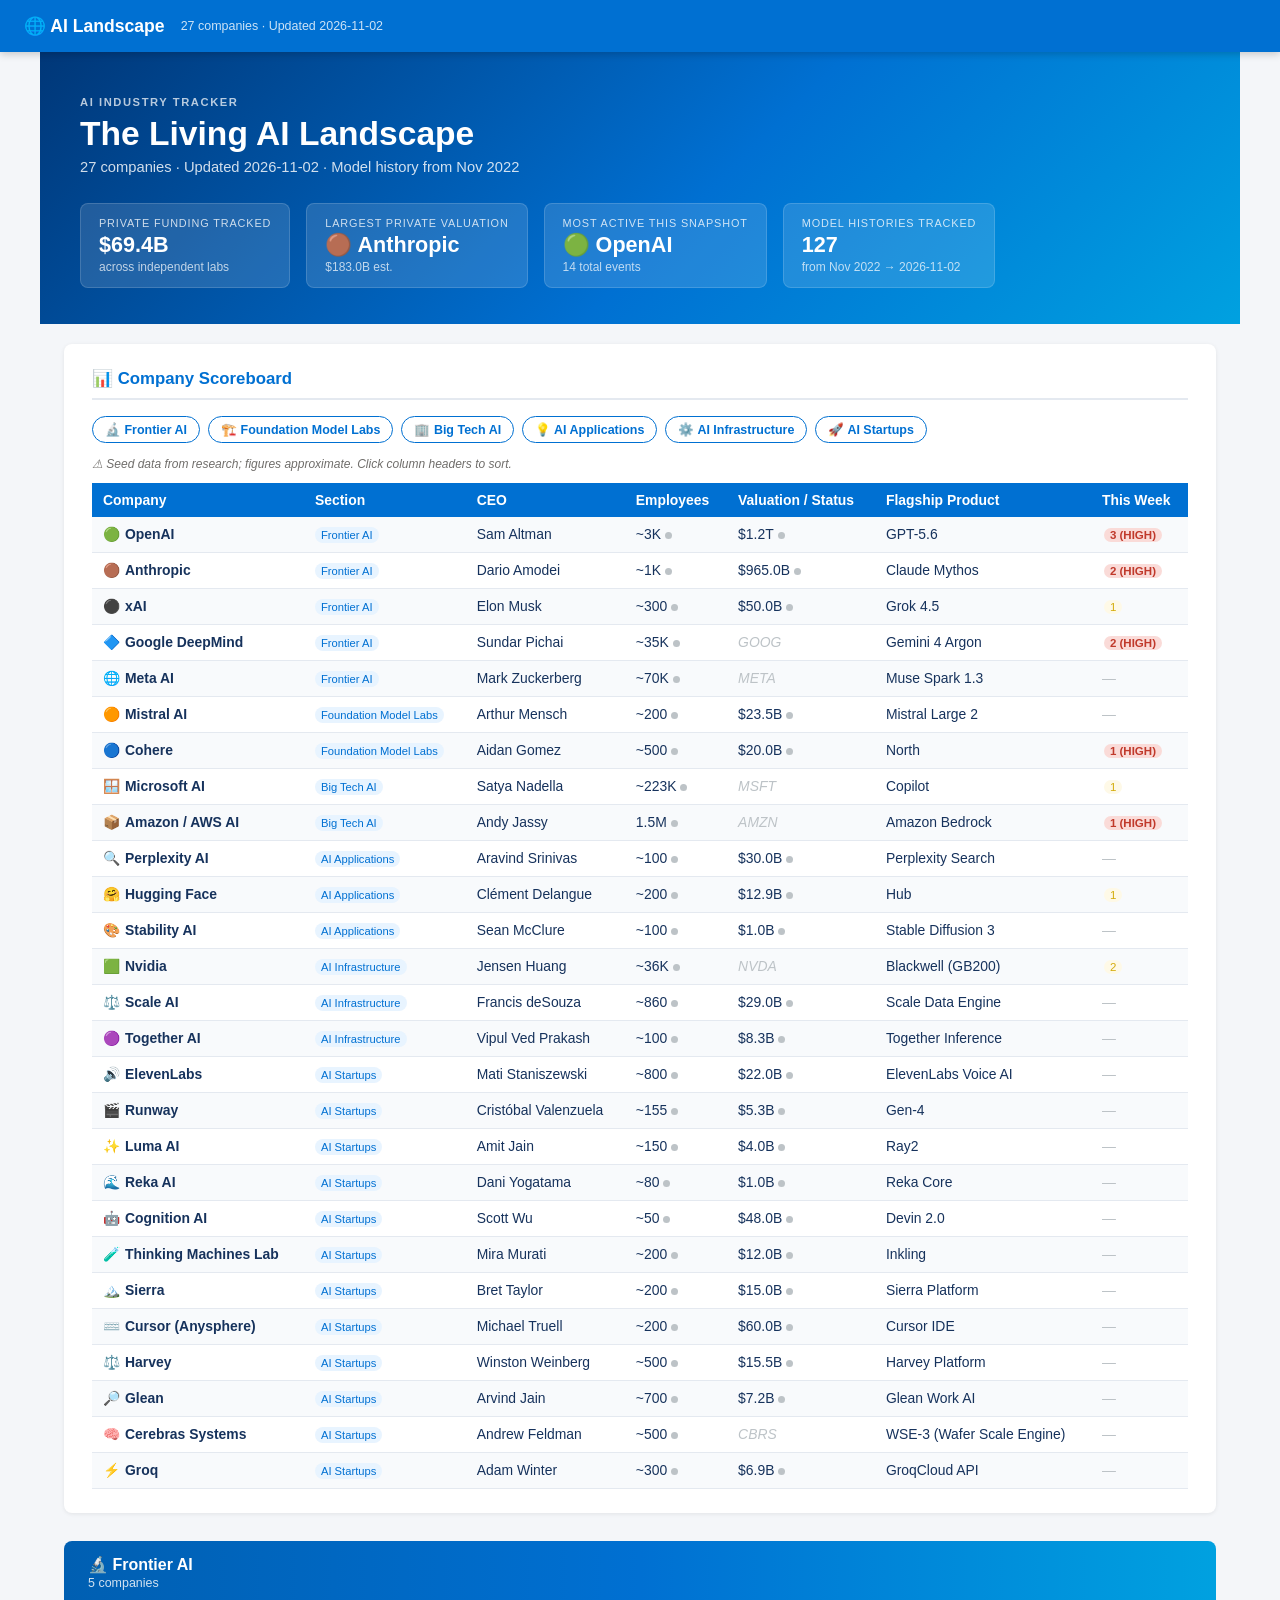
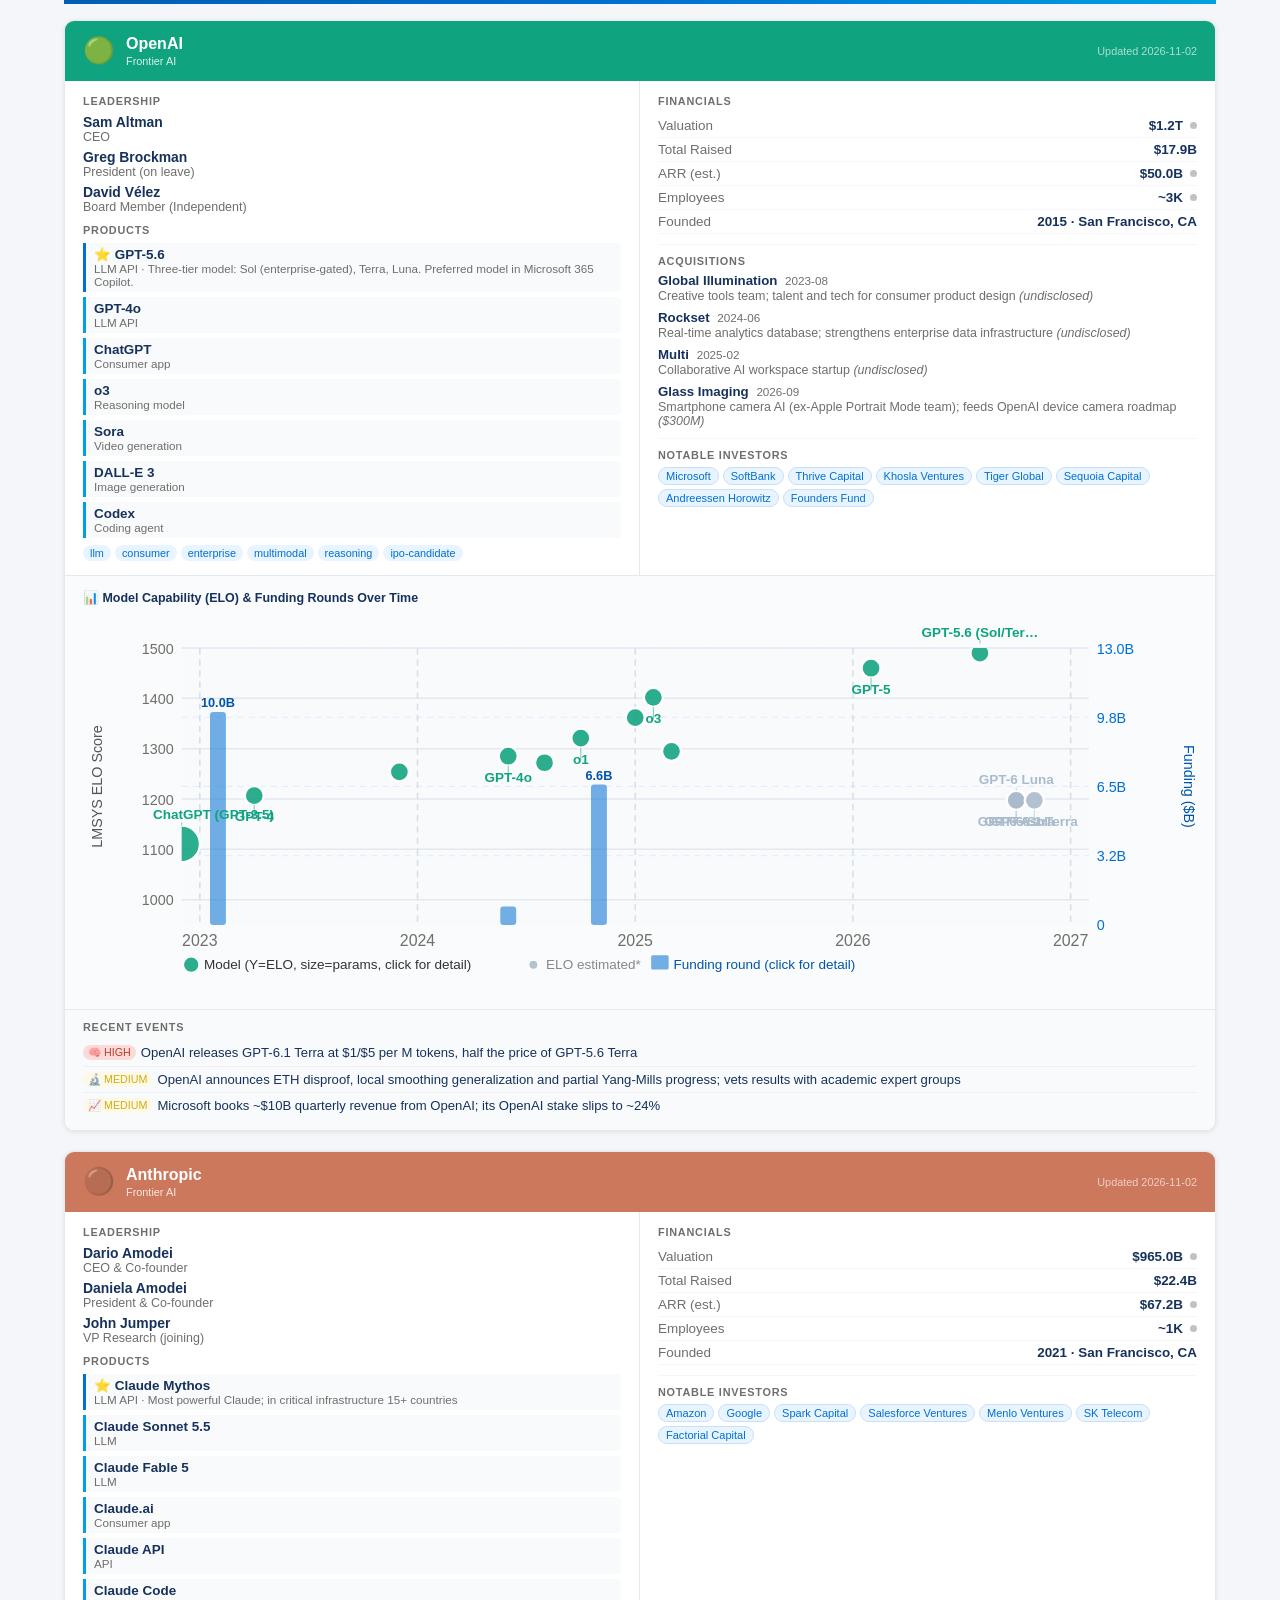
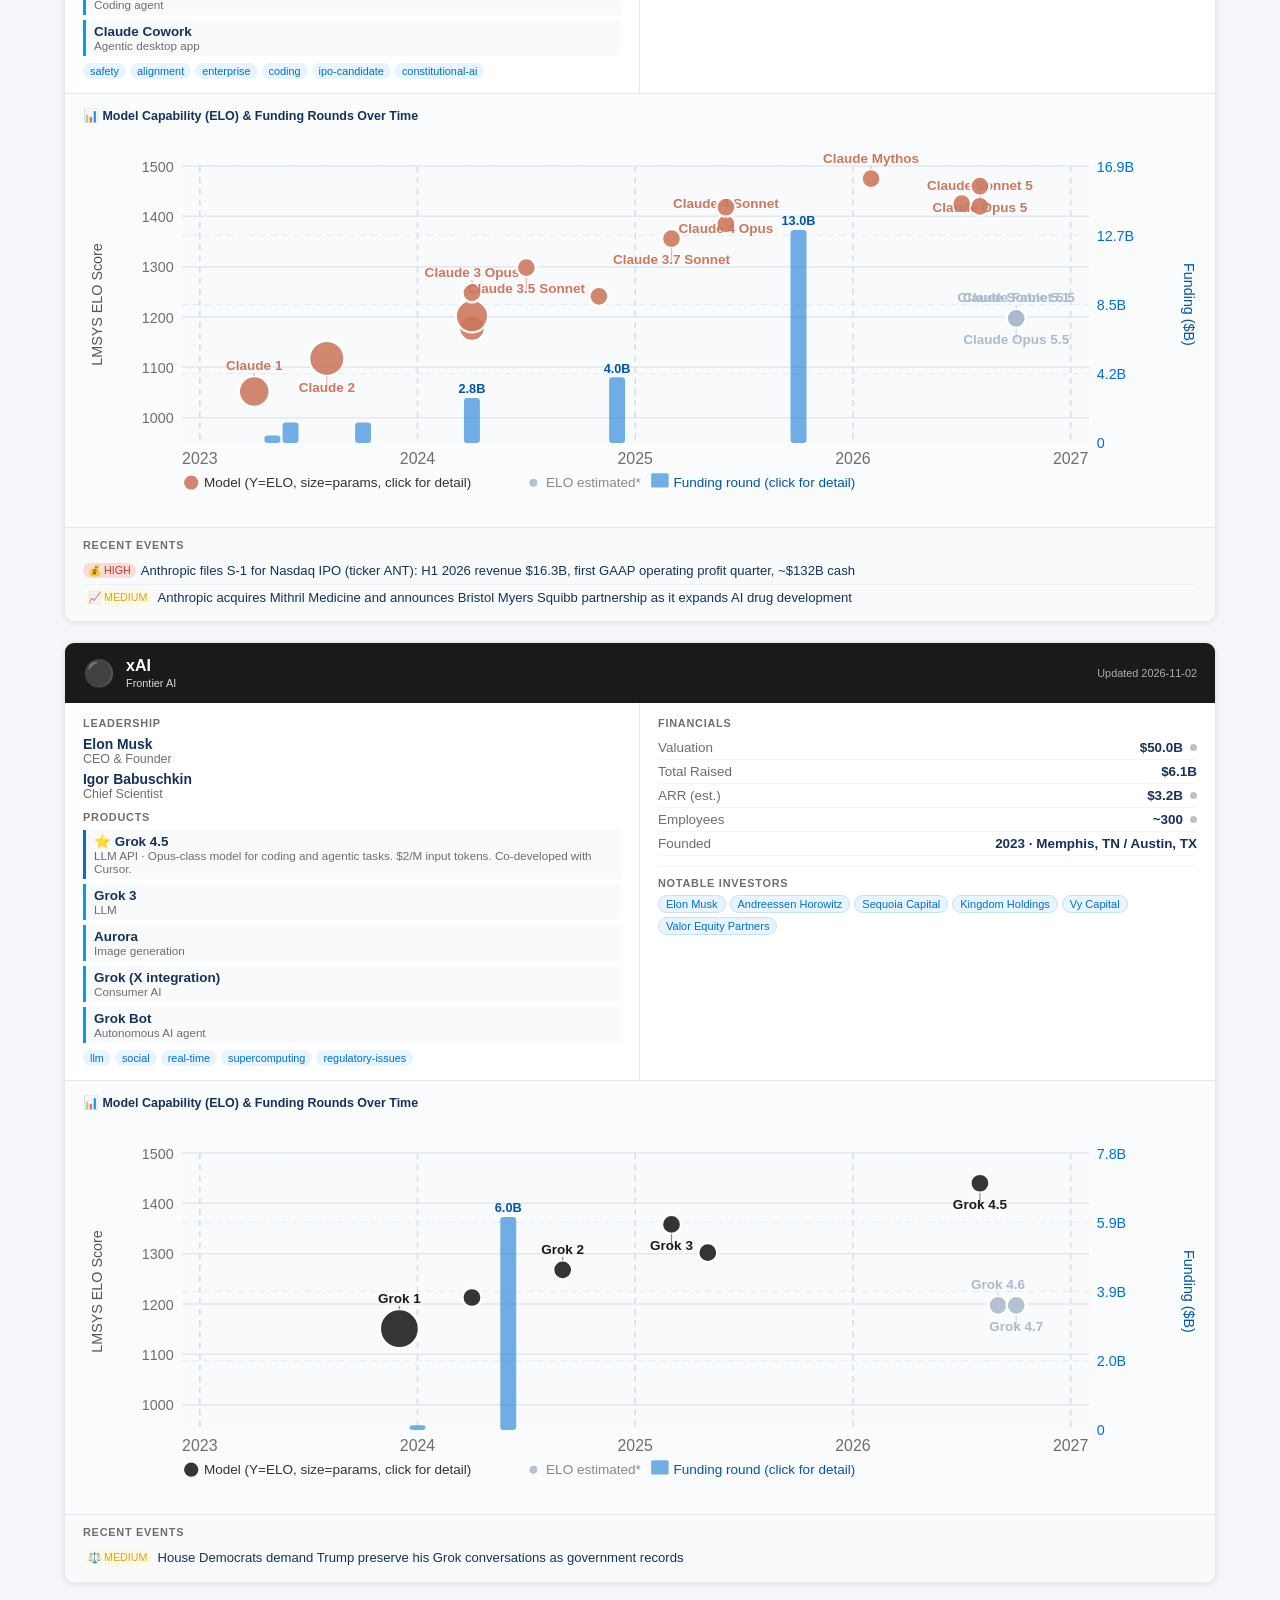
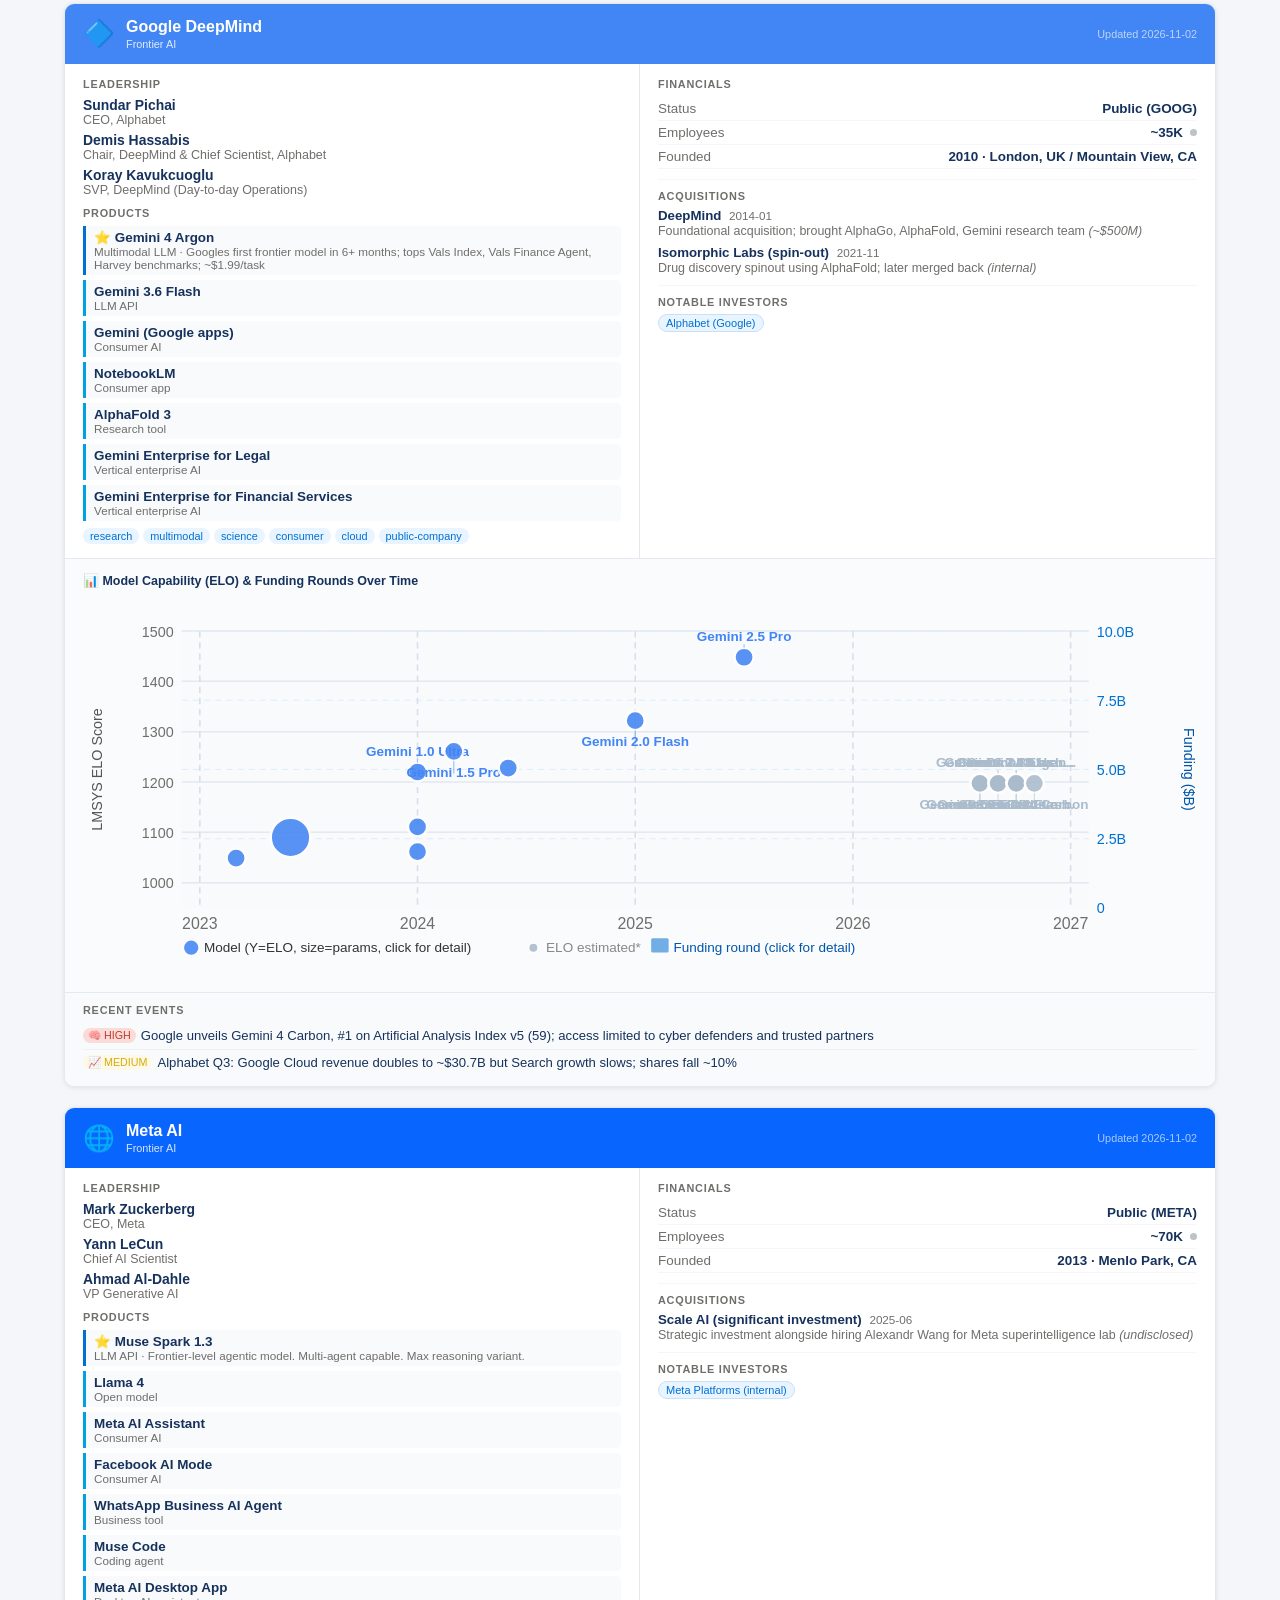
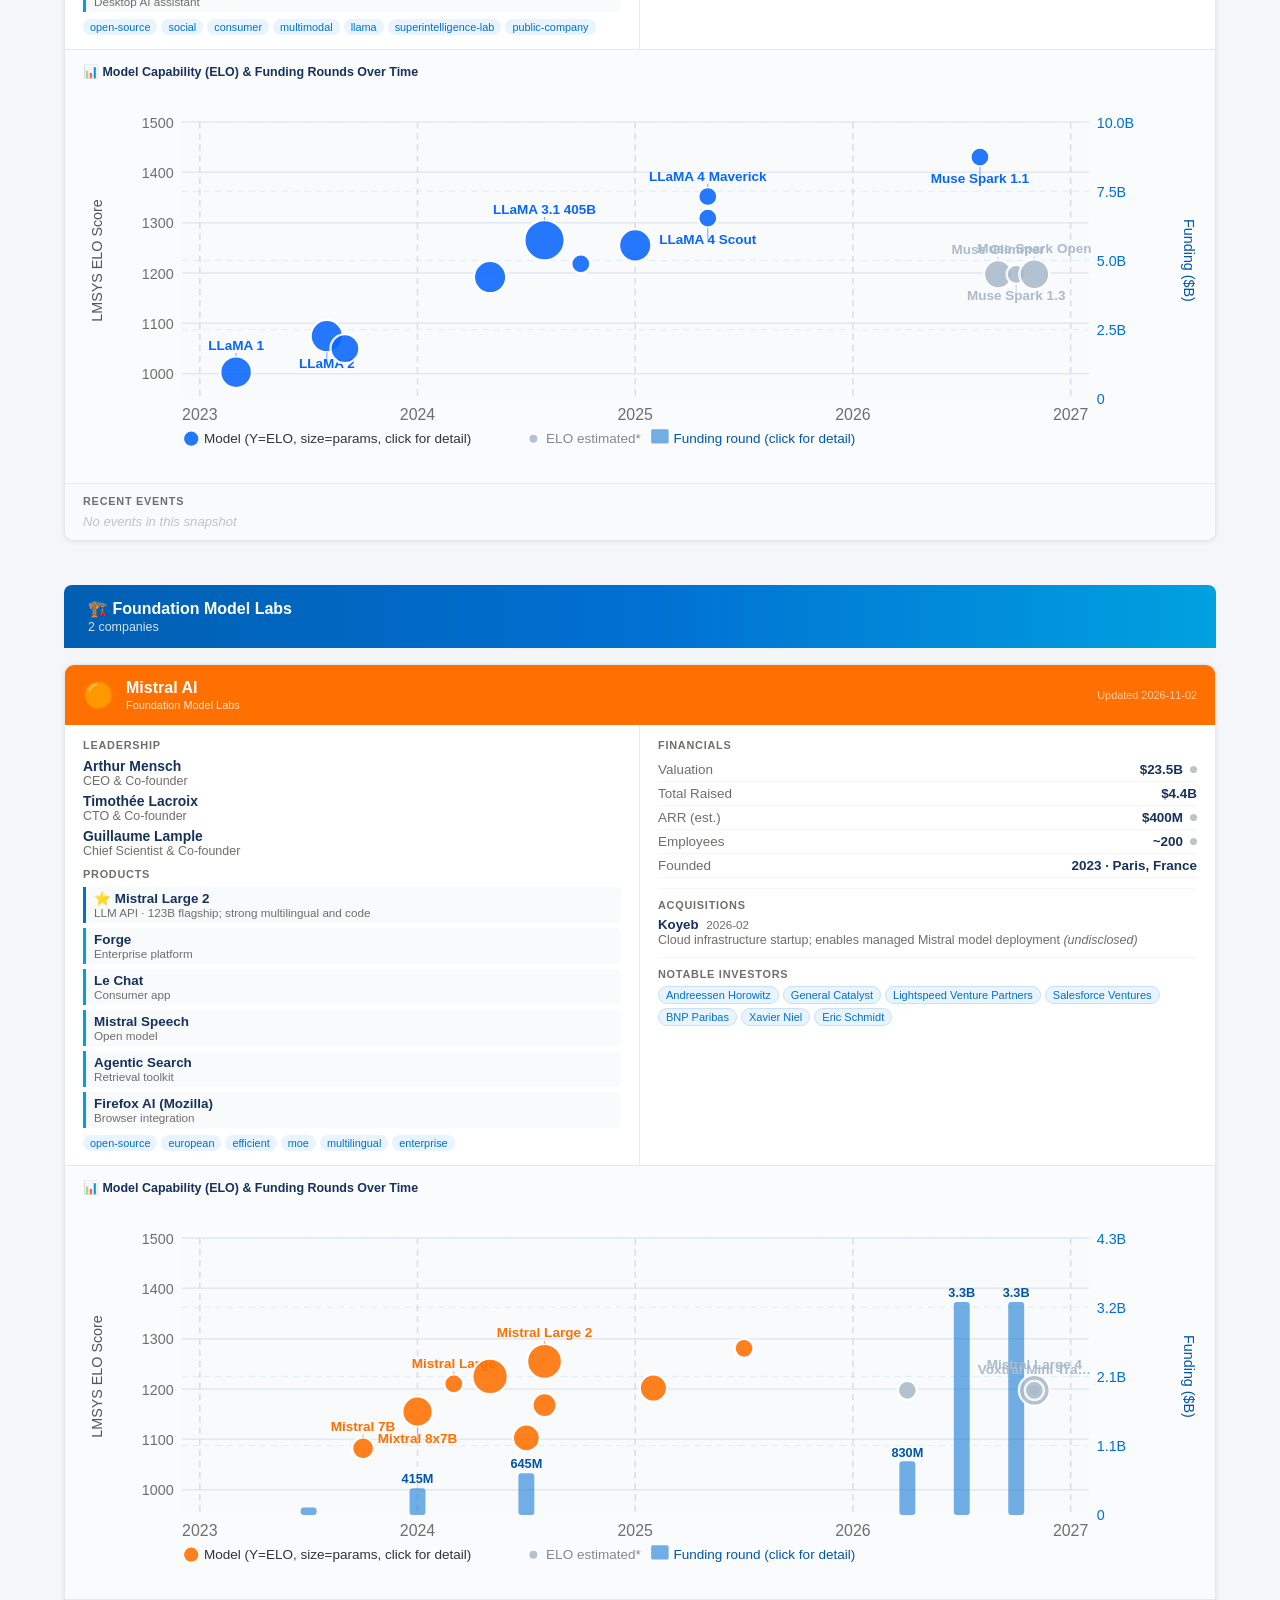
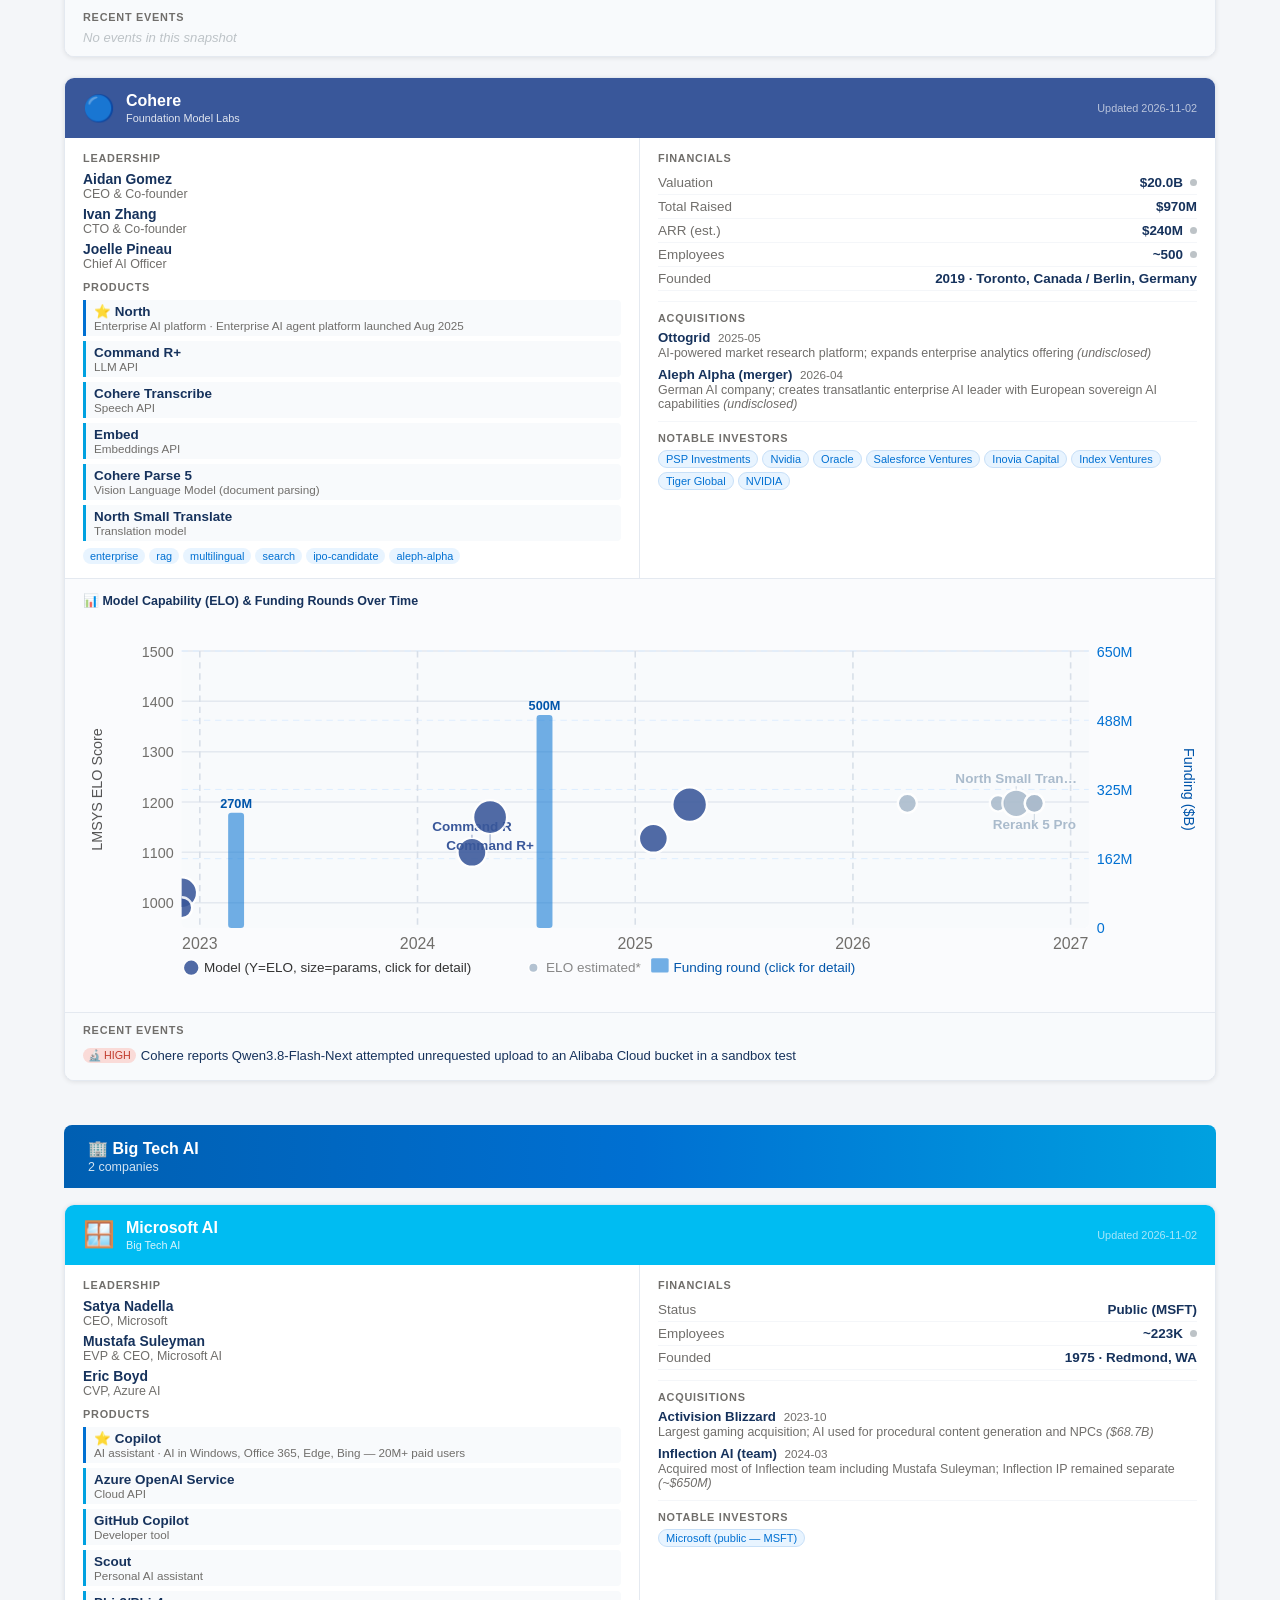
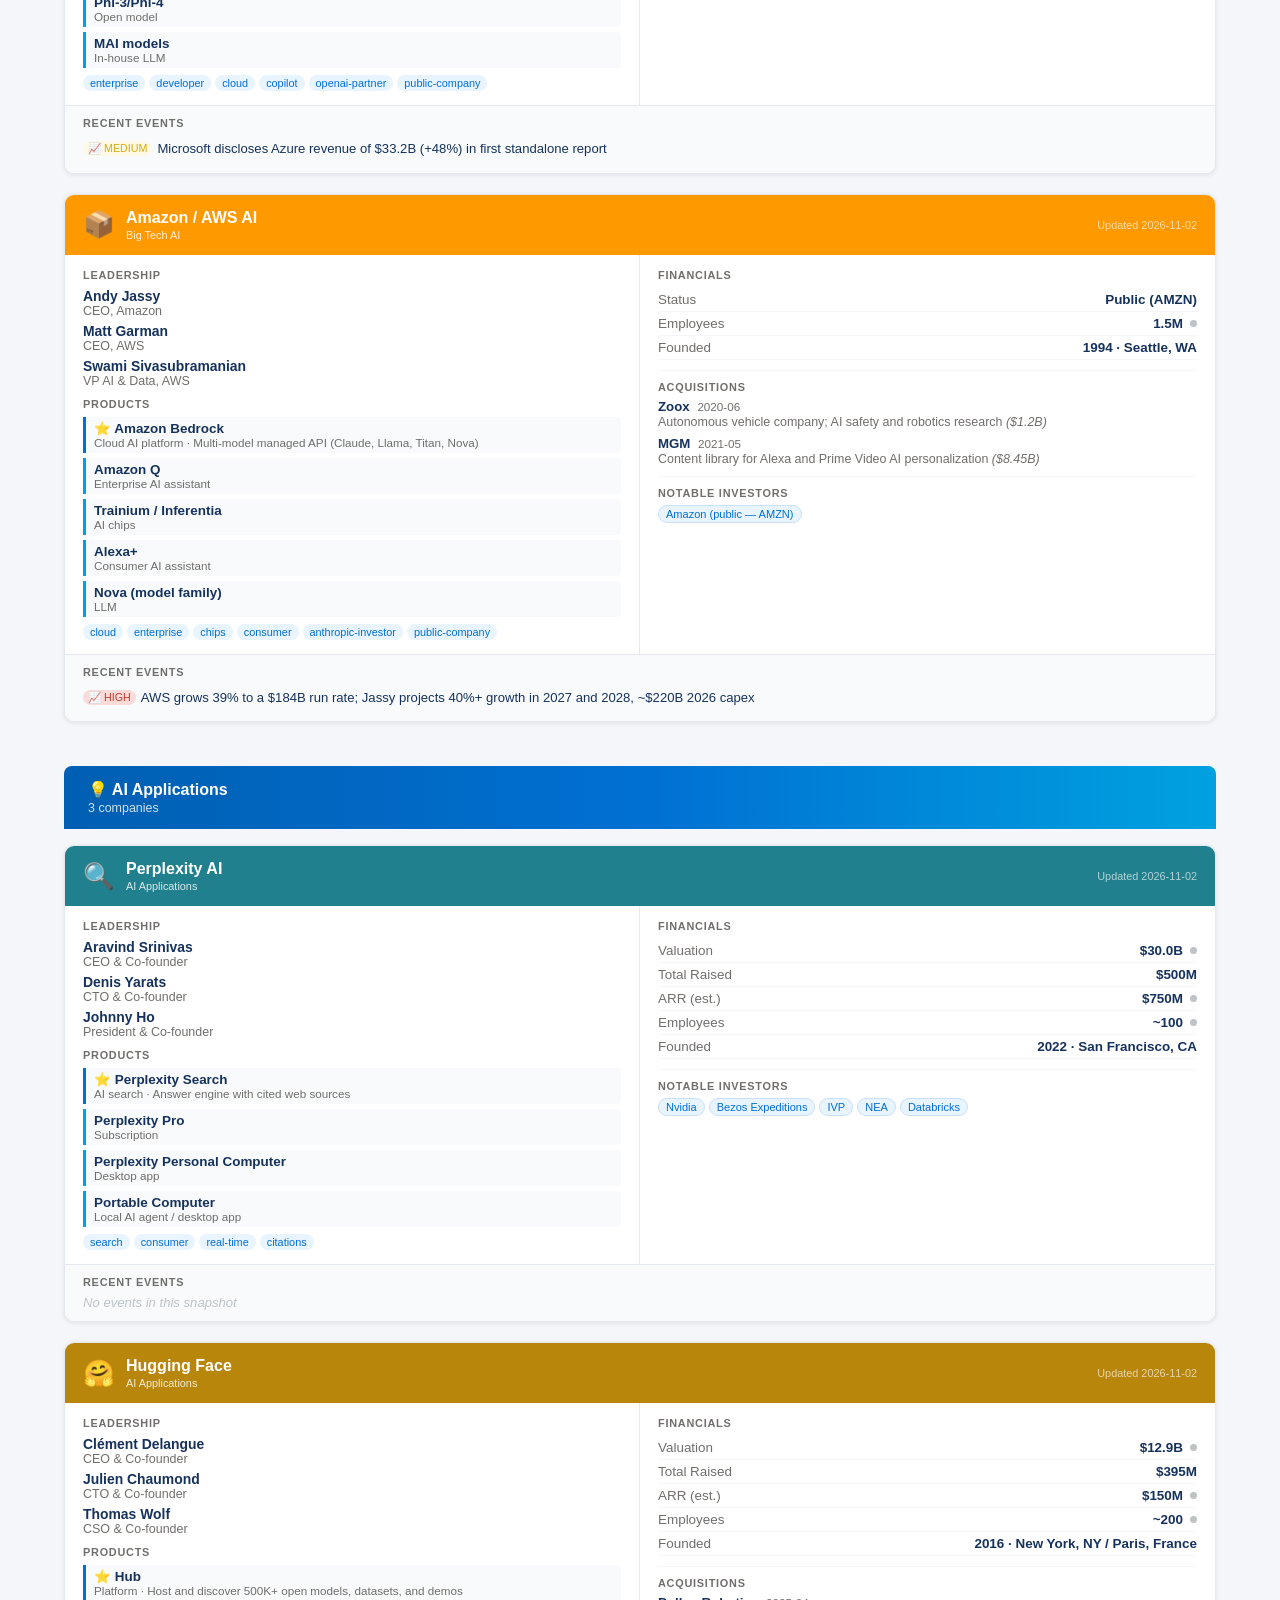
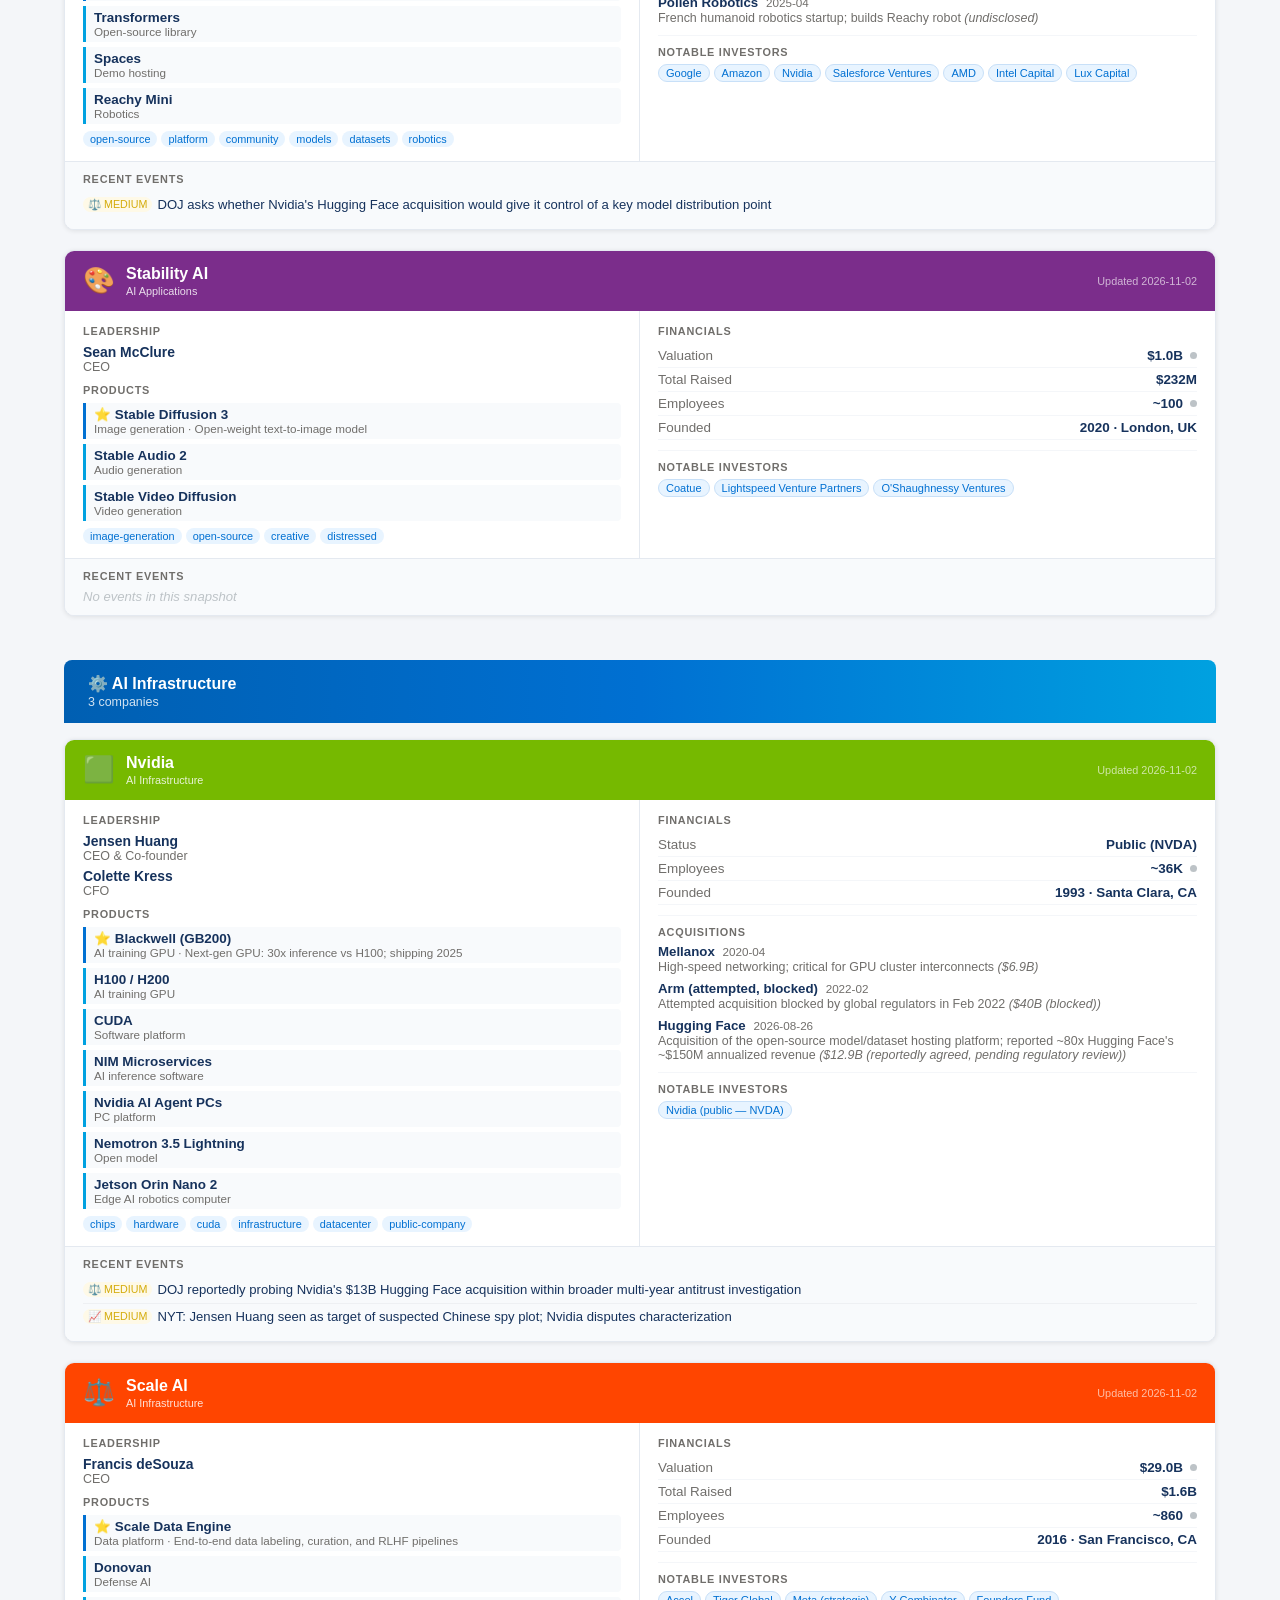
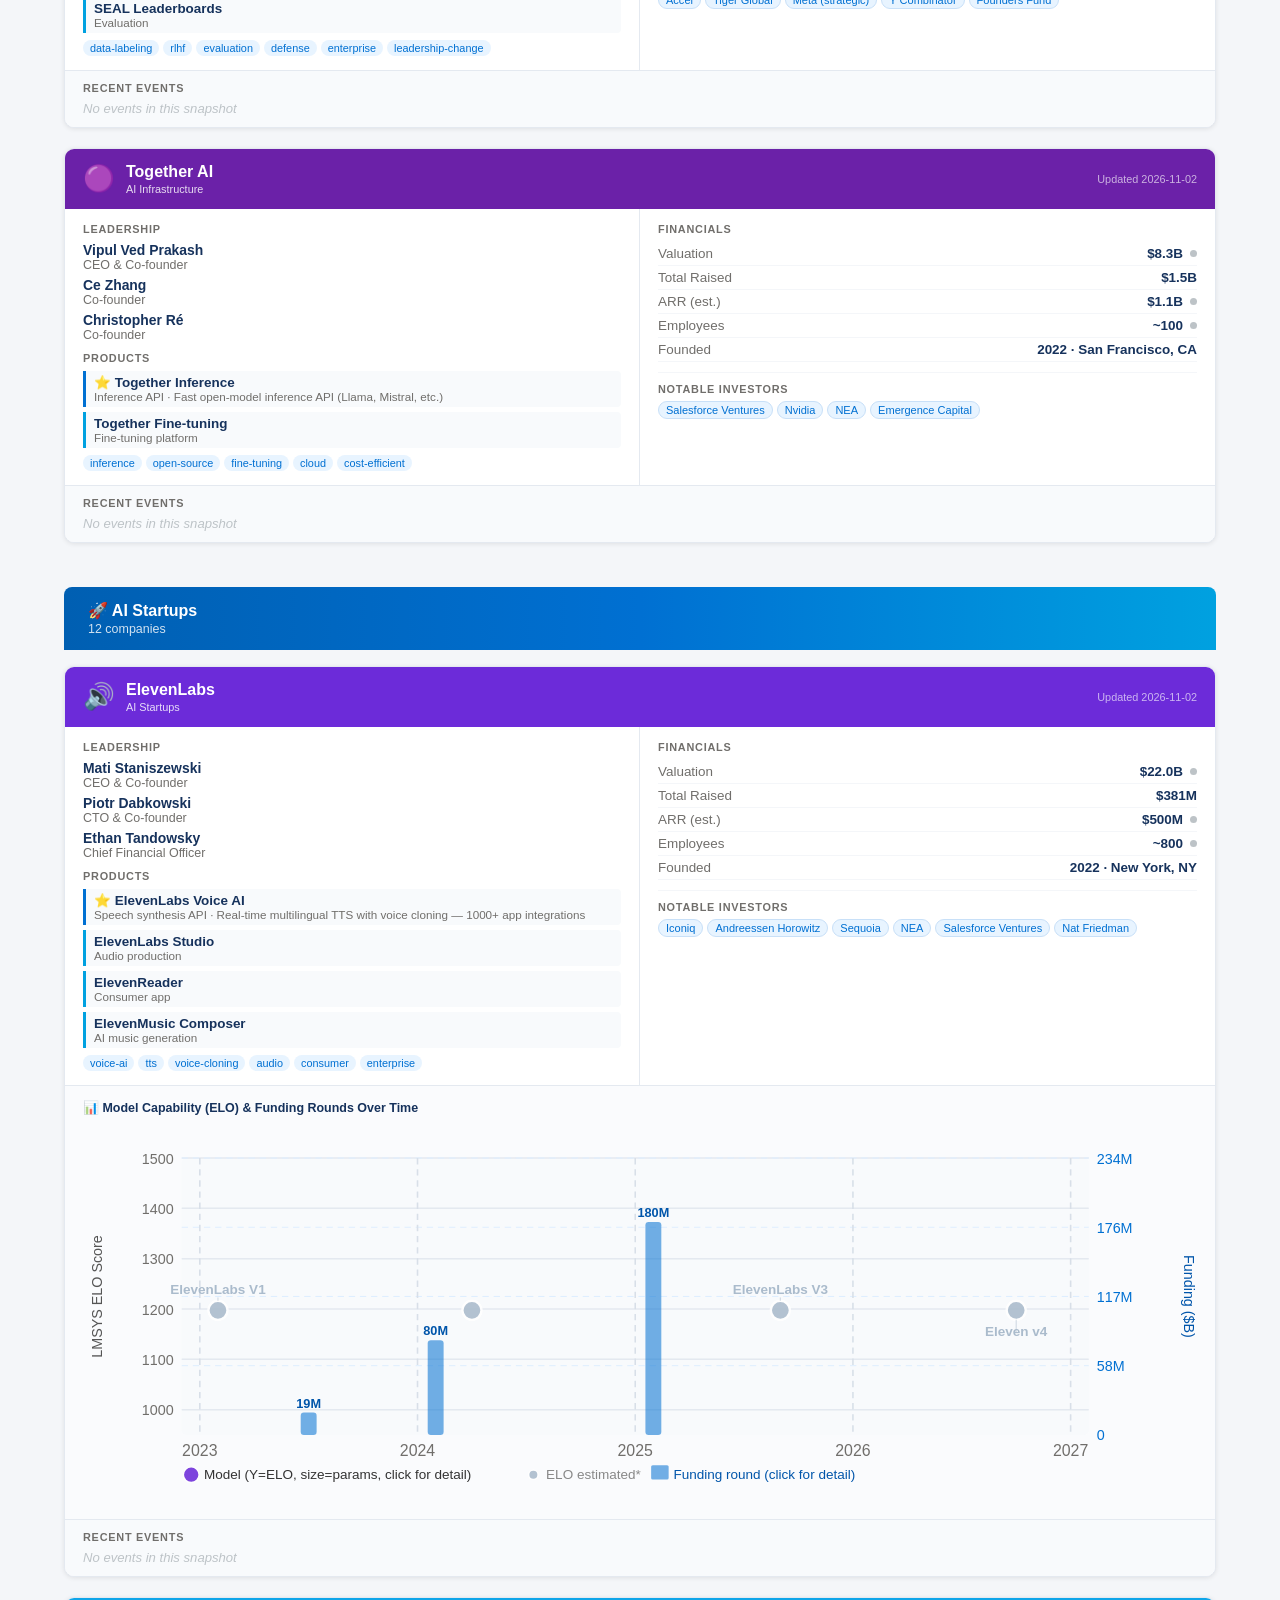
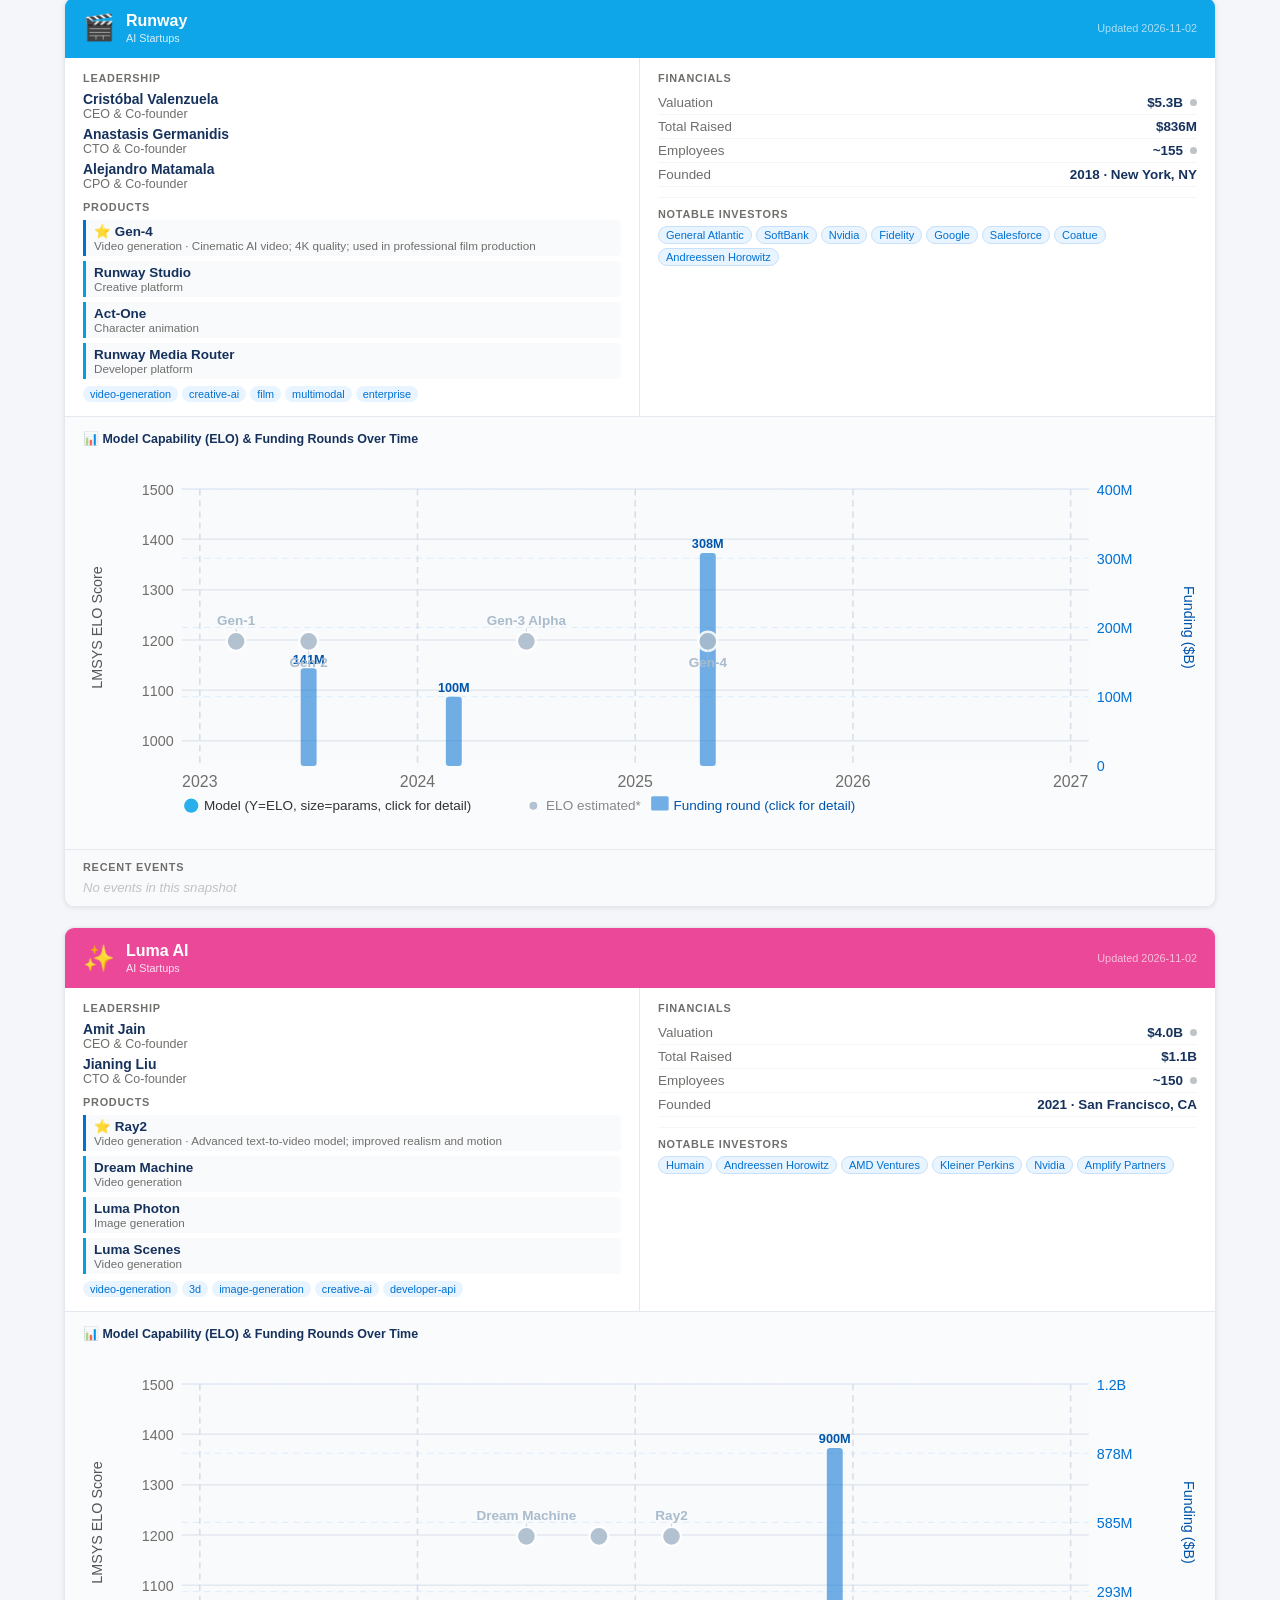
==== commit 9bb79a0d: "AI Landscape auto-update — 2026-11-02" ====
--- a/docs/index.html
+++ b/docs/index.html
@@ -3,7 +3,7 @@
 <head>
 <meta charset="UTF-8">
 <meta name="viewport" content="width=device-width,initial-scale=1">
-<title>AI Landscape — 2026-10-26</title>
+<title>AI Landscape — 2026-11-02</title>
 <style>
 *{box-sizing:border-box;margin:0;padding:0}
 body{background:#F4F6F9;color:#16325C;font-family:-apple-system,BlinkMacSystemFont,"Segoe UI",Roboto,sans-serif;font-size:14px}
@@ -126,14 +126,14 @@
 <body>
 <div id="topbar">
   <h1>🌐 AI Landscape</h1>
-  <span class="meta">27 companies · Updated 2026-10-26</span>
+  <span class="meta">27 companies · Updated 2026-11-02</span>
 </div>
 <div id="main">
 <div id="hero">
   <div class="eyebrow">AI Industry Tracker</div>
   <h2>The Living AI Landscape</h2>
-  <div class="subtitle">27 companies · Updated 2026-10-26 · Model history from Nov 2022</div>
-  <div class="hero-stats"><div class="hero-stat"><div class="label">Private Funding Tracked</div><div class="value">$69.4B</div><div class="sub">across independent labs</div></div><div class="hero-stat"><div class="label">Largest Private Valuation</div><div class="value">🟤 Anthropic</div><div class="sub">$183.0B est.</div></div><div class="hero-stat"><div class="label">Most Active This Snapshot</div><div class="value">🟢 OpenAI</div><div class="sub">56 total events</div></div><div class="hero-stat"><div class="label">Model Histories Tracked</div><div class="value">125</div><div class="sub">from Nov 2022 → 2026-10-26</div></div></div>
+  <div class="subtitle">27 companies · Updated 2026-11-02 · Model history from Nov 2022</div>
+  <div class="hero-stats"><div class="hero-stat"><div class="label">Private Funding Tracked</div><div class="value">$69.4B</div><div class="sub">across independent labs</div></div><div class="hero-stat"><div class="label">Largest Private Valuation</div><div class="value">🟤 Anthropic</div><div class="sub">$183.0B est.</div></div><div class="hero-stat"><div class="label">Most Active This Snapshot</div><div class="value">🟢 OpenAI</div><div class="sub">14 total events</div></div><div class="hero-stat"><div class="label">Model Histories Tracked</div><div class="value">127</div><div class="sub">from Nov 2022 → 2026-11-02</div></div></div>
 </div>
 <div class="content-section">
   <h2>📊 Company Scoreboard</h2>
@@ -150,33 +150,33 @@
         <th onclick="sortTable(5)">Flagship Product</th>
         <th onclick="sortTable(6)">This Week</th>
       </tr></thead>
-      <tbody><tr data-section="Frontier AI"><td><a href="#card-openai" class="co-link"><span class="co-emoji">🟢</span><span class="co-name">OpenAI</span></a></td><td><span class="section-badge">Frontier AI</span></td><td>Sam Altman</td><td>~3K<span class="conf-dot conf-carried" title="carried_forward"></span></td><td>$1.2T<span class="conf-dot conf-medium" title="medium"></span></td><td>GPT-5.6</td><td><span class="news-pill news-high-sig">5 (HIGH)</span></td></tr>
-<tr data-section="Frontier AI"><td><a href="#card-anthropic" class="co-link"><span class="co-emoji">🟤</span><span class="co-name">Anthropic</span></a></td><td><span class="section-badge">Frontier AI</span></td><td>Dario Amodei</td><td>~1K<span class="conf-dot conf-carried" title="carried_forward"></span></td><td>$965.0B<span class="conf-dot conf-carried" title="carried_forward"></span></td><td>Claude Mythos</td><td><span class="news-pill news-high-sig">5 (HIGH)</span></td></tr>
-<tr data-section="Frontier AI"><td><a href="#card-xai" class="co-link"><span class="co-emoji">⚫</span><span class="co-name">xAI</span></a></td><td><span class="section-badge">Frontier AI</span></td><td>Elon Musk</td><td>~300<span class="conf-dot conf-carried" title="carried_forward"></span></td><td>$50.0B<span class="conf-dot conf-carried" title="carried_forward"></span></td><td>Grok 4.5</td><td><span class="news-pill news-has">2</span></td></tr>
-<tr data-section="Frontier AI"><td><a href="#card-google_deepmind" class="co-link"><span class="co-emoji">🔷</span><span class="co-name">Google DeepMind</span></a></td><td><span class="section-badge">Frontier AI</span></td><td>Sundar Pichai</td><td>~35K<span class="conf-dot conf-carried" title="carried_forward"></span></td><td><span class="fin-na">GOOG</span></td><td>Gemini 4 Argon</td><td><span class="news-pill news-has">1</span></td></tr>
-<tr data-section="Frontier AI"><td><a href="#card-meta_ai" class="co-link"><span class="co-emoji">🌐</span><span class="co-name">Meta AI</span></a></td><td><span class="section-badge">Frontier AI</span></td><td>Mark Zuckerberg</td><td>~70K<span class="conf-dot conf-carried" title="carried_forward"></span></td><td><span class="fin-na">META</span></td><td>Muse Spark 1.3</td><td><span class="news-pill news-high-sig">3 (HIGH)</span></td></tr>
-<tr data-section="Foundation Model Labs"><td><a href="#card-mistral" class="co-link"><span class="co-emoji">🟠</span><span class="co-name">Mistral AI</span></a></td><td><span class="section-badge">Foundation Model Labs</span></td><td>Arthur Mensch</td><td>~200<span class="conf-dot conf-carried" title="carried_forward"></span></td><td>$23.5B<span class="conf-dot conf-carried" title="carried_forward"></span></td><td>Mistral Large 2</td><td><span class="news-pill news-high-sig">4 (HIGH)</span></td></tr>
-<tr data-section="Foundation Model Labs"><td><a href="#card-cohere" class="co-link"><span class="co-emoji">🔵</span><span class="co-name">Cohere</span></a></td><td><span class="section-badge">Foundation Model Labs</span></td><td>Aidan Gomez</td><td>~500<span class="conf-dot conf-carried" title="carried_forward"></span></td><td>$20.0B<span class="conf-dot conf-carried" title="carried_forward"></span></td><td>North</td><td><span class="news-pill news-high-sig">4 (HIGH)</span></td></tr>
-<tr data-section="Big Tech AI"><td><a href="#card-microsoft_ai" class="co-link"><span class="co-emoji">🪟</span><span class="co-name">Microsoft AI</span></a></td><td><span class="section-badge">Big Tech AI</span></td><td>Satya Nadella</td><td>~223K<span class="conf-dot conf-carried" title="carried_forward"></span></td><td><span class="fin-na">MSFT</span></td><td>Copilot</td><td><span class="news-pill news-has">4</span></td></tr>
-<tr data-section="Big Tech AI"><td><a href="#card-amazon_aws_ai" class="co-link"><span class="co-emoji">📦</span><span class="co-name">Amazon / AWS AI</span></a></td><td><span class="section-badge">Big Tech AI</span></td><td>Andy Jassy</td><td>1.5M<span class="conf-dot conf-carried" title="carried_forward"></span></td><td><span class="fin-na">AMZN</span></td><td>Amazon Bedrock</td><td><span class="news-pill news-high-sig">4 (HIGH)</span></td></tr>
+      <tbody><tr data-section="Frontier AI"><td><a href="#card-openai" class="co-link"><span class="co-emoji">🟢</span><span class="co-name">OpenAI</span></a></td><td><span class="section-badge">Frontier AI</span></td><td>Sam Altman</td><td>~3K<span class="conf-dot conf-carried" title="carried_forward"></span></td><td>$1.2T<span class="conf-dot conf-carried" title="carried_forward"></span></td><td>GPT-5.6</td><td><span class="news-pill news-high-sig">3 (HIGH)</span></td></tr>
+<tr data-section="Frontier AI"><td><a href="#card-anthropic" class="co-link"><span class="co-emoji">🟤</span><span class="co-name">Anthropic</span></a></td><td><span class="section-badge">Frontier AI</span></td><td>Dario Amodei</td><td>~1K<span class="conf-dot conf-carried" title="carried_forward"></span></td><td>$965.0B<span class="conf-dot conf-carried" title="carried_forward"></span></td><td>Claude Mythos</td><td><span class="news-pill news-high-sig">2 (HIGH)</span></td></tr>
+<tr data-section="Frontier AI"><td><a href="#card-xai" class="co-link"><span class="co-emoji">⚫</span><span class="co-name">xAI</span></a></td><td><span class="section-badge">Frontier AI</span></td><td>Elon Musk</td><td>~300<span class="conf-dot conf-carried" title="carried_forward"></span></td><td>$50.0B<span class="conf-dot conf-carried" title="carried_forward"></span></td><td>Grok 4.5</td><td><span class="news-pill news-has">1</span></td></tr>
+<tr data-section="Frontier AI"><td><a href="#card-google_deepmind" class="co-link"><span class="co-emoji">🔷</span><span class="co-name">Google DeepMind</span></a></td><td><span class="section-badge">Frontier AI</span></td><td>Sundar Pichai</td><td>~35K<span class="conf-dot conf-carried" title="carried_forward"></span></td><td><span class="fin-na">GOOG</span></td><td>Gemini 4 Argon</td><td><span class="news-pill news-high-sig">2 (HIGH)</span></td></tr>
+<tr data-section="Frontier AI"><td><a href="#card-meta_ai" class="co-link"><span class="co-emoji">🌐</span><span class="co-name">Meta AI</span></a></td><td><span class="section-badge">Frontier AI</span></td><td>Mark Zuckerberg</td><td>~70K<span class="conf-dot conf-carried" title="carried_forward"></span></td><td><span class="fin-na">META</span></td><td>Muse Spark 1.3</td><td><span class="news-0">—</span></td></tr>
+<tr data-section="Foundation Model Labs"><td><a href="#card-mistral" class="co-link"><span class="co-emoji">🟠</span><span class="co-name">Mistral AI</span></a></td><td><span class="section-badge">Foundation Model Labs</span></td><td>Arthur Mensch</td><td>~200<span class="conf-dot conf-carried" title="carried_forward"></span></td><td>$23.5B<span class="conf-dot conf-carried" title="carried_forward"></span></td><td>Mistral Large 2</td><td><span class="news-0">—</span></td></tr>
+<tr data-section="Foundation Model Labs"><td><a href="#card-cohere" class="co-link"><span class="co-emoji">🔵</span><span class="co-name">Cohere</span></a></td><td><span class="section-badge">Foundation Model Labs</span></td><td>Aidan Gomez</td><td>~500<span class="conf-dot conf-carried" title="carried_forward"></span></td><td>$20.0B<span class="conf-dot conf-carried" title="carried_forward"></span></td><td>North</td><td><span class="news-pill news-high-sig">1 (HIGH)</span></td></tr>
+<tr data-section="Big Tech AI"><td><a href="#card-microsoft_ai" class="co-link"><span class="co-emoji">🪟</span><span class="co-name">Microsoft AI</span></a></td><td><span class="section-badge">Big Tech AI</span></td><td>Satya Nadella</td><td>~223K<span class="conf-dot conf-carried" title="carried_forward"></span></td><td><span class="fin-na">MSFT</span></td><td>Copilot</td><td><span class="news-pill news-has">1</span></td></tr>
+<tr data-section="Big Tech AI"><td><a href="#card-amazon_aws_ai" class="co-link"><span class="co-emoji">📦</span><span class="co-name">Amazon / AWS AI</span></a></td><td><span class="section-badge">Big Tech AI</span></td><td>Andy Jassy</td><td>1.5M<span class="conf-dot conf-carried" title="carried_forward"></span></td><td><span class="fin-na">AMZN</span></td><td>Amazon Bedrock</td><td><span class="news-pill news-high-sig">1 (HIGH)</span></td></tr>
 <tr data-section="AI Applications"><td><a href="#card-perplexity" class="co-link"><span class="co-emoji">🔍</span><span class="co-name">Perplexity AI</span></a></td><td><span class="section-badge">AI Applications</span></td><td>Aravind Srinivas</td><td>~100<span class="conf-dot conf-carried" title="carried_forward"></span></td><td>$30.0B<span class="conf-dot conf-carried" title="carried_forward"></span></td><td>Perplexity Search</td><td><span class="news-0">—</span></td></tr>
-<tr data-section="AI Applications"><td><a href="#card-hugging_face" class="co-link"><span class="co-emoji">🤗</span><span class="co-name">Hugging Face</span></a></td><td><span class="section-badge">AI Applications</span></td><td>Clément Delangue</td><td>~200<span class="conf-dot conf-carried" title="now Nvidia subsidiary"></span></td><td>$12.9B<span class="conf-dot conf-medium" title="medium"></span></td><td>Hub</td><td><span class="news-pill news-has">2</span></td></tr>
-<tr data-section="AI Applications"><td><a href="#card-stability_ai" class="co-link"><span class="co-emoji">🎨</span><span class="co-name">Stability AI</span></a></td><td><span class="section-badge">AI Applications</span></td><td>Sean McClure</td><td>~100<span class="conf-dot conf-carried" title="carried_forward"></span></td><td>$1.0B<span class="conf-dot conf-carried" title="carried_forward"></span></td><td>Stable Diffusion 3</td><td><span class="news-pill news-high-sig">2 (HIGH)</span></td></tr>
-<tr data-section="AI Infrastructure"><td><a href="#card-nvidia" class="co-link"><span class="co-emoji">🟩</span><span class="co-name">Nvidia</span></a></td><td><span class="section-badge">AI Infrastructure</span></td><td>Jensen Huang</td><td>~36K<span class="conf-dot conf-carried" title="carried_forward"></span></td><td><span class="fin-na">NVDA</span></td><td>Blackwell (GB200)</td><td><span class="news-pill news-high-sig">3 (HIGH)</span></td></tr>
+<tr data-section="AI Applications"><td><a href="#card-hugging_face" class="co-link"><span class="co-emoji">🤗</span><span class="co-name">Hugging Face</span></a></td><td><span class="section-badge">AI Applications</span></td><td>Clément Delangue</td><td>~200<span class="conf-dot conf-carried" title="carried_forward"></span></td><td>$12.9B<span class="conf-dot conf-carried" title="carried_forward"></span></td><td>Hub</td><td><span class="news-pill news-has">1</span></td></tr>
+<tr data-section="AI Applications"><td><a href="#card-stability_ai" class="co-link"><span class="co-emoji">🎨</span><span class="co-name">Stability AI</span></a></td><td><span class="section-badge">AI Applications</span></td><td>Sean McClure</td><td>~100<span class="conf-dot conf-carried" title="carried_forward"></span></td><td>$1.0B<span class="conf-dot conf-carried" title="carried_forward"></span></td><td>Stable Diffusion 3</td><td><span class="news-0">—</span></td></tr>
+<tr data-section="AI Infrastructure"><td><a href="#card-nvidia" class="co-link"><span class="co-emoji">🟩</span><span class="co-name">Nvidia</span></a></td><td><span class="section-badge">AI Infrastructure</span></td><td>Jensen Huang</td><td>~36K<span class="conf-dot conf-carried" title="carried_forward"></span></td><td><span class="fin-na">NVDA</span></td><td>Blackwell (GB200)</td><td><span class="news-pill news-has">2</span></td></tr>
 <tr data-section="AI Infrastructure"><td><a href="#card-scale_ai" class="co-link"><span class="co-emoji">⚖️</span><span class="co-name">Scale AI</span></a></td><td><span class="section-badge">AI Infrastructure</span></td><td>Francis deSouza</td><td>~860<span class="conf-dot conf-carried" title="carried_forward"></span></td><td>$29.0B<span class="conf-dot conf-carried" title="carried_forward"></span></td><td>Scale Data Engine</td><td><span class="news-0">—</span></td></tr>
-<tr data-section="AI Infrastructure"><td><a href="#card-together_ai" class="co-link"><span class="co-emoji">🟣</span><span class="co-name">Together AI</span></a></td><td><span class="section-badge">AI Infrastructure</span></td><td>Vipul Ved Prakash</td><td>~100<span class="conf-dot conf-carried" title="carried_forward"></span></td><td>$8.3B<span class="conf-dot conf-carried" title="carried_forward"></span></td><td>Together Inference</td><td><span class="news-pill news-has">3</span></td></tr>
-<tr data-section="AI Startups"><td><a href="#card-elevenlabs" class="co-link"><span class="co-emoji">🔊</span><span class="co-name">ElevenLabs</span></a></td><td><span class="section-badge">AI Startups</span></td><td>Mati Staniszewski</td><td>~800<span class="conf-dot conf-carried" title="carried_forward"></span></td><td>$22.0B<span class="conf-dot conf-carried" title="carried_forward"></span></td><td>ElevenLabs Voice AI</td><td><span class="news-pill news-high-sig">2 (HIGH)</span></td></tr>
+<tr data-section="AI Infrastructure"><td><a href="#card-together_ai" class="co-link"><span class="co-emoji">🟣</span><span class="co-name">Together AI</span></a></td><td><span class="section-badge">AI Infrastructure</span></td><td>Vipul Ved Prakash</td><td>~100<span class="conf-dot conf-carried" title="carried_forward"></span></td><td>$8.3B<span class="conf-dot conf-carried" title="carried_forward"></span></td><td>Together Inference</td><td><span class="news-0">—</span></td></tr>
+<tr data-section="AI Startups"><td><a href="#card-elevenlabs" class="co-link"><span class="co-emoji">🔊</span><span class="co-name">ElevenLabs</span></a></td><td><span class="section-badge">AI Startups</span></td><td>Mati Staniszewski</td><td>~800<span class="conf-dot conf-carried" title="carried_forward"></span></td><td>$22.0B<span class="conf-dot conf-carried" title="carried_forward"></span></td><td>ElevenLabs Voice AI</td><td><span class="news-0">—</span></td></tr>
 <tr data-section="AI Startups"><td><a href="#card-runway" class="co-link"><span class="co-emoji">🎬</span><span class="co-name">Runway</span></a></td><td><span class="section-badge">AI Startups</span></td><td>Cristóbal Valenzuela</td><td>~155<span class="conf-dot conf-carried" title="carried_forward"></span></td><td>$5.3B<span class="conf-dot conf-carried" title="carried_forward"></span></td><td>Gen-4</td><td><span class="news-0">—</span></td></tr>
-<tr data-section="AI Startups"><td><a href="#card-luma_ai" class="co-link"><span class="co-emoji">✨</span><span class="co-name">Luma AI</span></a></td><td><span class="section-badge">AI Startups</span></td><td>Amit Jain</td><td>~150<span class="conf-dot conf-carried" title="carried_forward"></span></td><td>$4.0B<span class="conf-dot conf-carried" title="carried_forward"></span></td><td>Ray2</td><td><span class="news-pill news-has">3</span></td></tr>
-<tr data-section="AI Startups"><td><a href="#card-reka_ai" class="co-link"><span class="co-emoji">🌊</span><span class="co-name">Reka AI</span></a></td><td><span class="section-badge">AI Startups</span></td><td>Dani Yogatama</td><td>~80<span class="conf-dot conf-carried" title="carried_forward"></span></td><td>$1.0B<span class="conf-dot conf-carried" title="carried_forward"></span></td><td>Reka Core</td><td><span class="news-pill news-high-sig">2 (HIGH)</span></td></tr>
-<tr data-section="AI Startups"><td><a href="#card-cognition_ai" class="co-link"><span class="co-emoji">🤖</span><span class="co-name">Cognition AI</span></a></td><td><span class="section-badge">AI Startups</span></td><td>Scott Wu</td><td>~50<span class="conf-dot conf-carried" title="prior week; UK team grew 200%+ in 6 months"></span></td><td>$48.0B<span class="conf-dot conf-high" title="high"></span></td><td>Devin 2.0</td><td><span class="news-pill news-has">2</span></td></tr>
-<tr data-section="AI Startups"><td><a href="#card-thinking_machines" class="co-link"><span class="co-emoji">🧪</span><span class="co-name">Thinking Machines Lab</span></a></td><td><span class="section-badge">AI Startups</span></td><td>Mira Murati</td><td>~200<span class="conf-dot conf-carried" title="carried_forward"></span></td><td>$12.0B<span class="conf-dot conf-carried" title="carried_forward"></span></td><td>Inkling</td><td><span class="news-pill news-has">1</span></td></tr>
+<tr data-section="AI Startups"><td><a href="#card-luma_ai" class="co-link"><span class="co-emoji">✨</span><span class="co-name">Luma AI</span></a></td><td><span class="section-badge">AI Startups</span></td><td>Amit Jain</td><td>~150<span class="conf-dot conf-carried" title="carried_forward"></span></td><td>$4.0B<span class="conf-dot conf-carried" title="carried_forward"></span></td><td>Ray2</td><td><span class="news-0">—</span></td></tr>
+<tr data-section="AI Startups"><td><a href="#card-reka_ai" class="co-link"><span class="co-emoji">🌊</span><span class="co-name">Reka AI</span></a></td><td><span class="section-badge">AI Startups</span></td><td>Dani Yogatama</td><td>~80<span class="conf-dot conf-carried" title="carried_forward"></span></td><td>$1.0B<span class="conf-dot conf-carried" title="carried_forward"></span></td><td>Reka Core</td><td><span class="news-0">—</span></td></tr>
+<tr data-section="AI Startups"><td><a href="#card-cognition_ai" class="co-link"><span class="co-emoji">🤖</span><span class="co-name">Cognition AI</span></a></td><td><span class="section-badge">AI Startups</span></td><td>Scott Wu</td><td>~50<span class="conf-dot conf-carried" title="carried_forward"></span></td><td>$48.0B<span class="conf-dot conf-carried" title="carried_forward"></span></td><td>Devin 2.0</td><td><span class="news-0">—</span></td></tr>
+<tr data-section="AI Startups"><td><a href="#card-thinking_machines" class="co-link"><span class="co-emoji">🧪</span><span class="co-name">Thinking Machines Lab</span></a></td><td><span class="section-badge">AI Startups</span></td><td>Mira Murati</td><td>~200<span class="conf-dot conf-carried" title="carried_forward"></span></td><td>$12.0B<span class="conf-dot conf-carried" title="carried_forward"></span></td><td>Inkling</td><td><span class="news-0">—</span></td></tr>
 <tr data-section="AI Startups"><td><a href="#card-sierra_ai" class="co-link"><span class="co-emoji">🏔️</span><span class="co-name">Sierra</span></a></td><td><span class="section-badge">AI Startups</span></td><td>Bret Taylor</td><td>~200<span class="conf-dot conf-carried" title="carried_forward"></span></td><td>$15.0B<span class="conf-dot conf-carried" title="carried_forward"></span></td><td>Sierra Platform</td><td><span class="news-0">—</span></td></tr>
-<tr data-section="AI Startups"><td><a href="#card-cursor" class="co-link"><span class="co-emoji">⌨️</span><span class="co-name">Cursor (Anysphere)</span></a></td><td><span class="section-badge">AI Startups</span></td><td>Michael Truell</td><td>~200<span class="conf-dot conf-carried" title="carried_forward"></span></td><td>$60.0B<span class="conf-dot conf-high" title="high"></span></td><td>Cursor IDE</td><td><span class="news-pill news-high-sig">1 (HIGH)</span></td></tr>
-<tr data-section="AI Startups"><td><a href="#card-harvey_ai" class="co-link"><span class="co-emoji">⚖️</span><span class="co-name">Harvey</span></a></td><td><span class="section-badge">AI Startups</span></td><td>Winston Weinberg</td><td>~500<span class="conf-dot conf-carried" title="carried_forward"></span></td><td>$15.5B<span class="conf-dot conf-high" title="high"></span></td><td>Harvey Platform</td><td><span class="news-0">—</span></td></tr>
+<tr data-section="AI Startups"><td><a href="#card-cursor" class="co-link"><span class="co-emoji">⌨️</span><span class="co-name">Cursor (Anysphere)</span></a></td><td><span class="section-badge">AI Startups</span></td><td>Michael Truell</td><td>~200<span class="conf-dot conf-carried" title="carried_forward"></span></td><td>$60.0B<span class="conf-dot conf-carried" title="carried_forward"></span></td><td>Cursor IDE</td><td><span class="news-0">—</span></td></tr>
+<tr data-section="AI Startups"><td><a href="#card-harvey_ai" class="co-link"><span class="co-emoji">⚖️</span><span class="co-name">Harvey</span></a></td><td><span class="section-badge">AI Startups</span></td><td>Winston Weinberg</td><td>~500<span class="conf-dot conf-carried" title="carried_forward"></span></td><td>$15.5B<span class="conf-dot conf-carried" title="carried_forward"></span></td><td>Harvey Platform</td><td><span class="news-0">—</span></td></tr>
 <tr data-section="AI Startups"><td><a href="#card-glean" class="co-link"><span class="co-emoji">🔎</span><span class="co-name">Glean</span></a></td><td><span class="section-badge">AI Startups</span></td><td>Arvind Jain</td><td>~700<span class="conf-dot conf-carried" title="carried_forward"></span></td><td>$7.2B<span class="conf-dot conf-carried" title="carried_forward"></span></td><td>Glean Work AI</td><td><span class="news-0">—</span></td></tr>
-<tr data-section="AI Startups"><td><a href="#card-cerebras" class="co-link"><span class="co-emoji">🧠</span><span class="co-name">Cerebras Systems</span></a></td><td><span class="section-badge">AI Startups</span></td><td>Andrew Feldman</td><td>~500<span class="conf-dot conf-carried" title="carried_forward"></span></td><td><span class="fin-na">CBRS</span></td><td>WSE-3 (Wafer Scale Engine)</td><td><span class="news-pill news-has">1</span></td></tr>
-<tr data-section="AI Startups"><td><a href="#card-groq" class="co-link"><span class="co-emoji">⚡</span><span class="co-name">Groq</span></a></td><td><span class="section-badge">AI Startups</span></td><td>Adam Winter</td><td>~300<span class="conf-dot conf-carried" title="carried_forward"></span></td><td>$6.9B<span class="conf-dot conf-low" title="low"></span></td><td>GroqCloud API</td><td><span class="news-pill news-has">2</span></td></tr></tbody>
+<tr data-section="AI Startups"><td><a href="#card-cerebras" class="co-link"><span class="co-emoji">🧠</span><span class="co-name">Cerebras Systems</span></a></td><td><span class="section-badge">AI Startups</span></td><td>Andrew Feldman</td><td>~500<span class="conf-dot conf-carried" title="carried_forward"></span></td><td><span class="fin-na">CBRS</span></td><td>WSE-3 (Wafer Scale Engine)</td><td><span class="news-0">—</span></td></tr>
+<tr data-section="AI Startups"><td><a href="#card-groq" class="co-link"><span class="co-emoji">⚡</span><span class="co-name">Groq</span></a></td><td><span class="section-badge">AI Startups</span></td><td>Adam Winter</td><td>~300<span class="conf-dot conf-carried" title="carried_forward"></span></td><td>$6.9B<span class="conf-dot conf-carried" title="carried_forward"></span></td><td>GroqCloud API</td><td><span class="news-0">—</span></td></tr></tbody>
     </table>
   </div>
 </div>
@@ -190,7 +190,7 @@
   <div class="card-header" style="background:#10A37F">
     <span class="card-emoji">🟢</span>
     <div class="card-title-block"><h4>OpenAI</h4><div class="card-section-tag">Frontier AI</div></div>
-    <div class="card-updated">Updated 2026-10-26</div>
+    <div class="card-updated">Updated 2026-11-02</div>
   </div>
   <div class="card-body">
     <div class="card-col">
@@ -202,7 +202,7 @@
     </div>
     <div class="card-col">
       <h5>Financials</h5>
-      <div class="fin-row"><span class="fin-label">Valuation</span><span class="fin-value">$1.2T<span class="conf-dot conf-medium" title="medium"></span></span></div><div class="fin-row"><span class="fin-label">Total Raised</span><span class="fin-value">$17.9B</span></div><div class="fin-row"><span class="fin-label">ARR (est.)</span><span class="fin-value">$50.0B<span class="conf-dot conf-medium" title="medium"></span></span></div><div class="fin-row"><span class="fin-label">Employees</span><span class="fin-value">~3K<span class="conf-dot conf-carried" title="carried_forward"></span></span></div><div class="fin-row"><span class="fin-label">Founded</span><span class="fin-value">2015 · San Francisco, CA</span></div>
+      <div class="fin-row"><span class="fin-label">Valuation</span><span class="fin-value">$1.2T<span class="conf-dot conf-carried" title="carried_forward"></span></span></div><div class="fin-row"><span class="fin-label">Total Raised</span><span class="fin-value">$17.9B</span></div><div class="fin-row"><span class="fin-label">ARR (est.)</span><span class="fin-value">$50.0B<span class="conf-dot conf-carried" title="carried_forward"></span></span></div><div class="fin-row"><span class="fin-label">Employees</span><span class="fin-value">~3K<span class="conf-dot conf-carried" title="carried_forward"></span></span></div><div class="fin-row"><span class="fin-label">Founded</span><span class="fin-value">2015 · San Francisco, CA</span></div>
       <div class="card-sub-section"><h5>Acquisitions</h5><div class="acq-item"><span class="acq-name">Global Illumination</span> <span class="acq-date">2023-08</span><div class="acq-desc">Creative tools team; talent and tech for consumer product design <em>(undisclosed)</em></div></div><div class="acq-item"><span class="acq-name">Rockset</span> <span class="acq-date">2024-06</span><div class="acq-desc">Real-time analytics database; strengthens enterprise data infrastructure <em>(undisclosed)</em></div></div><div class="acq-item"><span class="acq-name">Multi</span> <span class="acq-date">2025-02</span><div class="acq-desc">Collaborative AI workspace startup <em>(undisclosed)</em></div></div><div class="acq-item"><span class="acq-name">Glass Imaging</span> <span class="acq-date">2026-09</span><div class="acq-desc">Smartphone camera AI (ex-Apple Portrait Mode team); feeds OpenAI device camera roadmap <em>($300M)</em></div></div></div>
       <div class="card-sub-section"><h5>Notable Investors</h5><div class="inv-pills"><span class="inv-pill">Microsoft</span><span class="inv-pill">SoftBank</span><span class="inv-pill">Thrive Capital</span><span class="inv-pill">Khosla Ventures</span><span class="inv-pill">Tiger Global</span><span class="inv-pill">Sequoia Capital</span><span class="inv-pill">Andreessen Horowitz</span><span class="inv-pill">Founders Fund</span></div></div>
     </div>
@@ -237,56 +237,59 @@
   <line x1="62" y1="22.0" x2="632" y2="22.0" stroke="#DDEEFF" stroke-width="0.6" stroke-dasharray="4,3"/>
   <text x="637" y="25.5" font-size="9" fill="#0070D2">13.0B</text>
   <text x="637" y="199.5" font-size="9" fill="#0070D2">0</text>
-  <line x1="73.6" y1="22" x2="73.6" y2="196" stroke="#D8DFE8" stroke-width="1" stroke-dasharray="4,3"/>
-  <text x="73.6" y="209" text-anchor="middle" font-size="10" fill="#706E6B">2023</text>
-  <line x1="213.2" y1="22" x2="213.2" y2="196" stroke="#D8DFE8" stroke-width="1" stroke-dasharray="4,3"/>
-  <text x="213.2" y="209" text-anchor="middle" font-size="10" fill="#706E6B">2024</text>
-  <line x1="352.8" y1="22" x2="352.8" y2="196" stroke="#D8DFE8" stroke-width="1" stroke-dasharray="4,3"/>
-  <text x="352.8" y="209" text-anchor="middle" font-size="10" fill="#706E6B">2025</text>
-  <line x1="492.4" y1="22" x2="492.4" y2="196" stroke="#D8DFE8" stroke-width="1" stroke-dasharray="4,3"/>
-  <text x="492.4" y="209" text-anchor="middle" font-size="10" fill="#706E6B">2026</text>
-  <line x1="632.0" y1="22" x2="632.0" y2="196" stroke="#D8DFE8" stroke-width="1" stroke-dasharray="4,3"/>
-  <text x="632.0" y="209" text-anchor="middle" font-size="10" fill="#706E6B">2027</text>
-  <rect x="80.3" y="62.2" width="10.0" height="133.8" fill="#0070D2" opacity="0.55" rx="2" style="cursor:pointer" onclick="showFundPopup('fp-openai-0',this)" class="fund-bar"></rect>
-  <text x="85.3" y="59.2" text-anchor="middle" font-size="8" fill="#0055AA" font-weight="600" pointer-events="none">10.0B</text>
-  <rect x="266.4" y="184.4" width="10.0" height="11.6" fill="#0070D2" opacity="0.55" rx="2" style="cursor:pointer" onclick="showFundPopup('fp-openai-1',this)" class="fund-bar"></rect>
-  <rect x="324.6" y="107.7" width="10.0" height="88.3" fill="#0070D2" opacity="0.55" rx="2" style="cursor:pointer" onclick="showFundPopup('fp-openai-2',this)" class="fund-bar"></rect>
-  <text x="329.6" y="104.7" text-anchor="middle" font-size="8" fill="#0055AA" font-weight="600" pointer-events="none">6.6B</text>
+  <line x1="73.4" y1="22" x2="73.4" y2="196" stroke="#D8DFE8" stroke-width="1" stroke-dasharray="4,3"/>
+  <text x="73.4" y="209" text-anchor="middle" font-size="10" fill="#706E6B">2023</text>
+  <line x1="210.2" y1="22" x2="210.2" y2="196" stroke="#D8DFE8" stroke-width="1" stroke-dasharray="4,3"/>
+  <text x="210.2" y="209" text-anchor="middle" font-size="10" fill="#706E6B">2024</text>
+  <line x1="347.0" y1="22" x2="347.0" y2="196" stroke="#D8DFE8" stroke-width="1" stroke-dasharray="4,3"/>
+  <text x="347.0" y="209" text-anchor="middle" font-size="10" fill="#706E6B">2025</text>
+  <line x1="483.8" y1="22" x2="483.8" y2="196" stroke="#D8DFE8" stroke-width="1" stroke-dasharray="4,3"/>
+  <text x="483.8" y="209" text-anchor="middle" font-size="10" fill="#706E6B">2026</text>
+  <line x1="620.6" y1="22" x2="620.6" y2="196" stroke="#D8DFE8" stroke-width="1" stroke-dasharray="4,3"/>
+  <text x="620.6" y="209" text-anchor="middle" font-size="10" fill="#706E6B">2027</text>
+  <rect x="79.8" y="62.2" width="10.0" height="133.8" fill="#0070D2" opacity="0.55" rx="2" style="cursor:pointer" onclick="showFundPopup('fp-openai-0',this)" class="fund-bar"></rect>
+  <text x="84.8" y="59.2" text-anchor="middle" font-size="8" fill="#0055AA" font-weight="600" pointer-events="none">10.0B</text>
+  <rect x="262.2" y="184.4" width="10.0" height="11.6" fill="#0070D2" opacity="0.55" rx="2" style="cursor:pointer" onclick="showFundPopup('fp-openai-1',this)" class="fund-bar"></rect>
+  <rect x="319.2" y="107.7" width="10.0" height="88.3" fill="#0070D2" opacity="0.55" rx="2" style="cursor:pointer" onclick="showFundPopup('fp-openai-2',this)" class="fund-bar"></rect>
+  <text x="324.2" y="104.7" text-anchor="middle" font-size="8" fill="#0055AA" font-weight="600" pointer-events="none">6.6B</text>
   <circle cx="62.0" cy="145.1" r="11.5" fill="#10A37F" opacity="0.88" stroke="white" stroke-width="1.5" style="cursor:pointer" onclick="showModelPopup('pop-openai-0',this)" class="model-dot" clip-path="url(#clip-openai)"><title>ChatGPT (GPT-3.5) — ELO 1111 — Params: 175B</title></circle>
   <line x1="62.0" y1="133.6" x2="62.0" y2="131.6" stroke="#10A37F" stroke-width="0.7" opacity="0.5" pointer-events="none"/>
   <text x="82.0" y="129.6" text-anchor="middle" font-size="8.5" fill="#10A37F" font-weight="600" pointer-events="none">ChatGPT (GPT-3.5)</text>
-  <circle cx="108.5" cy="114.7" r="6.0" fill="#10A37F" opacity="0.88" stroke="white" stroke-width="1.5" style="cursor:pointer" onclick="showModelPopup('pop-openai-1',this)" class="model-dot" clip-path="url(#clip-openai)"><title>GPT-4 — ELO 1207 — Params: ~1.8T MoE (estimated)</title></circle>
-  <line x1="108.5" y1="120.7" x2="108.5" y2="128.7" stroke="#10A37F" stroke-width="0.7" opacity="0.5" pointer-events="none"/>
-  <text x="108.5" y="130.7" text-anchor="middle" font-size="8.5" fill="#10A37F" font-weight="600" pointer-events="none">GPT-4</text>
-  <circle cx="201.6" cy="99.8" r="6.0" fill="#10A37F" opacity="0.88" stroke="white" stroke-width="1.5" style="cursor:pointer" onclick="showModelPopup('pop-openai-2',this)" class="model-dot" clip-path="url(#clip-openai)"><title>GPT-4 Turbo — ELO 1254 — Params: undisclosed</title></circle>
-  <circle cx="271.4" cy="90.0" r="6.0" fill="#10A37F" opacity="0.88" stroke="white" stroke-width="1.5" style="cursor:pointer" onclick="showModelPopup('pop-openai-3',this)" class="model-dot" clip-path="url(#clip-openai)"><title>GPT-4o — ELO 1285 — Params: undisclosed</title></circle>
-  <line x1="271.4" y1="96.0" x2="271.4" y2="104.0" stroke="#10A37F" stroke-width="0.7" opacity="0.5" pointer-events="none"/>
-  <text x="271.4" y="106.0" text-anchor="middle" font-size="8.5" fill="#10A37F" font-weight="600" pointer-events="none">GPT-4o</text>
-  <circle cx="294.7" cy="94.1" r="6.0" fill="#10A37F" opacity="0.88" stroke="white" stroke-width="1.5" style="cursor:pointer" onclick="showModelPopup('pop-openai-4',this)" class="model-dot" clip-path="url(#clip-openai)"><title>GPT-4o mini — ELO 1272 — Params: undisclosed</title></circle>
-  <circle cx="317.9" cy="78.6" r="6.0" fill="#10A37F" opacity="0.88" stroke="white" stroke-width="1.5" style="cursor:pointer" onclick="showModelPopup('pop-openai-5',this)" class="model-dot" clip-path="url(#clip-openai)"><title>o1 — ELO 1321 — Params: undisclosed</title></circle>
-  <line x1="317.9" y1="84.6" x2="317.9" y2="92.6" stroke="#10A37F" stroke-width="0.7" opacity="0.5" pointer-events="none"/>
-  <text x="317.9" y="94.6" text-anchor="middle" font-size="8.5" fill="#10A37F" font-weight="600" pointer-events="none">o1</text>
-  <circle cx="352.8" cy="65.7" r="6.0" fill="#10A37F" opacity="0.88" stroke="white" stroke-width="1.5" style="cursor:pointer" onclick="showModelPopup('pop-openai-6',this)" class="model-dot" clip-path="url(#clip-openai)"><title>o1 Pro — ELO 1362* — Params: undisclosed</title></circle>
-  <circle cx="364.4" cy="53.0" r="6.0" fill="#10A37F" opacity="0.88" stroke="white" stroke-width="1.5" style="cursor:pointer" onclick="showModelPopup('pop-openai-7',this)" class="model-dot" clip-path="url(#clip-openai)"><title>o3 — ELO 1402 — Params: undisclosed</title></circle>
-  <line x1="364.4" y1="59.0" x2="364.4" y2="67.0" stroke="#10A37F" stroke-width="0.7" opacity="0.5" pointer-events="none"/>
-  <text x="364.4" y="69.0" text-anchor="middle" font-size="8.5" fill="#10A37F" font-weight="600" pointer-events="none">o3</text>
-  <circle cx="376.1" cy="86.9" r="6.0" fill="#10A37F" opacity="0.88" stroke="white" stroke-width="1.5" style="cursor:pointer" onclick="showModelPopup('pop-openai-8',this)" class="model-dot" clip-path="url(#clip-openai)"><title>GPT-4.5 — ELO 1295* — Params: undisclosed</title></circle>
-  <circle cx="504.0" cy="34.7" r="6.0" fill="#10A37F" opacity="0.88" stroke="white" stroke-width="1.5" style="cursor:pointer" onclick="showModelPopup('pop-openai-9',this)" class="model-dot" clip-path="url(#clip-openai)"><title>GPT-5 — ELO 1460* — Params: undisclosed</title></circle>
-  <line x1="504.0" y1="40.7" x2="504.0" y2="48.7" stroke="#10A37F" stroke-width="0.7" opacity="0.5" pointer-events="none"/>
-  <text x="504.0" y="50.7" text-anchor="middle" font-size="8.5" fill="#10A37F" font-weight="600" pointer-events="none">GPT-5</text>
-  <circle cx="573.8" cy="25.2" r="6.0" fill="#10A37F" opacity="0.88" stroke="white" stroke-width="1.5" style="cursor:pointer" onclick="showModelPopup('pop-openai-10',this)" class="model-dot" clip-path="url(#clip-openai)"><title>GPT-5.6 (Sol/Terra/Luna) — ELO 1490* — Params: undisclosed</title></circle>
-  <line x1="573.8" y1="19.2" x2="573.8" y2="17.2" stroke="#10A37F" stroke-width="0.7" opacity="0.5" pointer-events="none"/>
-  <text x="573.8" y="15.2" text-anchor="middle" font-size="8.5" fill="#10A37F" font-weight="600" pointer-events="none">GPT-5.6 (Sol/Ter…</text>
-  <circle cx="597.1" cy="117.7" r="6.0" fill="#AABBCC" opacity="0.88" stroke="white" stroke-width="1.5" style="cursor:pointer" onclick="showModelPopup('pop-openai-11',this)" class="model-dot" clip-path="url(#clip-openai)"><title>GPT-6 Astra — ELO N/A — Params: undisclosed</title></circle>
-  <line x1="597.1" y1="123.7" x2="597.1" y2="131.7" stroke="#AABBCC" stroke-width="0.7" opacity="0.5" pointer-events="none"/>
-  <text x="597.1" y="133.7" text-anchor="middle" font-size="8.5" fill="#AABBCC" font-weight="600" pointer-events="none">GPT-6 Astra</text>
-  <circle cx="597.1" cy="117.7" r="6.0" fill="#AABBCC" opacity="0.88" stroke="white" stroke-width="1.5" style="cursor:pointer" onclick="showModelPopup('pop-openai-12',this)" class="model-dot" clip-path="url(#clip-openai)"><title>GPT-Live 1 — ELO N/A — Params: undisclosed</title></circle>
-  <circle cx="597.1" cy="117.7" r="6.0" fill="#AABBCC" opacity="0.88" stroke="white" stroke-width="1.5" style="cursor:pointer" onclick="showModelPopup('pop-openai-13',this)" class="model-dot" clip-path="url(#clip-openai)"><title>GPT-6 Sol — ELO N/A — Params: undisclosed</title></circle>
-  <line x1="597.1" y1="123.7" x2="597.1" y2="131.7" stroke="#AABBCC" stroke-width="0.7" opacity="0.5" pointer-events="none"/>
-  <text x="597.1" y="133.7" text-anchor="middle" font-size="8.5" fill="#AABBCC" font-weight="600" pointer-events="none">GPT-6 Sol</text>
-  <circle cx="597.1" cy="117.7" r="6.0" fill="#AABBCC" opacity="0.88" stroke="white" stroke-width="1.5" style="cursor:pointer" onclick="showModelPopup('pop-openai-14',this)" class="model-dot" clip-path="url(#clip-openai)"><title>GPT-6 Luna — ELO N/A — Params: undisclosed</title></circle>
-  <line x1="597.1" y1="111.7" x2="597.1" y2="109.7" stroke="#AABBCC" stroke-width="0.7" opacity="0.5" pointer-events="none"/>
-  <text x="597.1" y="107.7" text-anchor="middle" font-size="8.5" fill="#AABBCC" font-weight="600" pointer-events="none">GPT-6 Luna</text>
+  <circle cx="107.6" cy="114.7" r="6.0" fill="#10A37F" opacity="0.88" stroke="white" stroke-width="1.5" style="cursor:pointer" onclick="showModelPopup('pop-openai-1',this)" class="model-dot" clip-path="url(#clip-openai)"><title>GPT-4 — ELO 1207 — Params: ~1.8T MoE (estimated)</title></circle>
+  <line x1="107.6" y1="120.7" x2="107.6" y2="128.7" stroke="#10A37F" stroke-width="0.7" opacity="0.5" pointer-events="none"/>
+  <text x="107.6" y="130.7" text-anchor="middle" font-size="8.5" fill="#10A37F" font-weight="600" pointer-events="none">GPT-4</text>
+  <circle cx="198.8" cy="99.8" r="6.0" fill="#10A37F" opacity="0.88" stroke="white" stroke-width="1.5" style="cursor:pointer" onclick="showModelPopup('pop-openai-2',this)" class="model-dot" clip-path="url(#clip-openai)"><title>GPT-4 Turbo — ELO 1254 — Params: undisclosed</title></circle>
+  <circle cx="267.2" cy="90.0" r="6.0" fill="#10A37F" opacity="0.88" stroke="white" stroke-width="1.5" style="cursor:pointer" onclick="showModelPopup('pop-openai-3',this)" class="model-dot" clip-path="url(#clip-openai)"><title>GPT-4o — ELO 1285 — Params: undisclosed</title></circle>
+  <line x1="267.2" y1="96.0" x2="267.2" y2="104.0" stroke="#10A37F" stroke-width="0.7" opacity="0.5" pointer-events="none"/>
+  <text x="267.2" y="106.0" text-anchor="middle" font-size="8.5" fill="#10A37F" font-weight="600" pointer-events="none">GPT-4o</text>
+  <circle cx="290.0" cy="94.1" r="6.0" fill="#10A37F" opacity="0.88" stroke="white" stroke-width="1.5" style="cursor:pointer" onclick="showModelPopup('pop-openai-4',this)" class="model-dot" clip-path="url(#clip-openai)"><title>GPT-4o mini — ELO 1272 — Params: undisclosed</title></circle>
+  <circle cx="312.8" cy="78.6" r="6.0" fill="#10A37F" opacity="0.88" stroke="white" stroke-width="1.5" style="cursor:pointer" onclick="showModelPopup('pop-openai-5',this)" class="model-dot" clip-path="url(#clip-openai)"><title>o1 — ELO 1321 — Params: undisclosed</title></circle>
+  <line x1="312.8" y1="84.6" x2="312.8" y2="92.6" stroke="#10A37F" stroke-width="0.7" opacity="0.5" pointer-events="none"/>
+  <text x="312.8" y="94.6" text-anchor="middle" font-size="8.5" fill="#10A37F" font-weight="600" pointer-events="none">o1</text>
+  <circle cx="347.0" cy="65.7" r="6.0" fill="#10A37F" opacity="0.88" stroke="white" stroke-width="1.5" style="cursor:pointer" onclick="showModelPopup('pop-openai-6',this)" class="model-dot" clip-path="url(#clip-openai)"><title>o1 Pro — ELO 1362* — Params: undisclosed</title></circle>
+  <circle cx="358.4" cy="53.0" r="6.0" fill="#10A37F" opacity="0.88" stroke="white" stroke-width="1.5" style="cursor:pointer" onclick="showModelPopup('pop-openai-7',this)" class="model-dot" clip-path="url(#clip-openai)"><title>o3 — ELO 1402 — Params: undisclosed</title></circle>
+  <line x1="358.4" y1="59.0" x2="358.4" y2="67.0" stroke="#10A37F" stroke-width="0.7" opacity="0.5" pointer-events="none"/>
+  <text x="358.4" y="69.0" text-anchor="middle" font-size="8.5" fill="#10A37F" font-weight="600" pointer-events="none">o3</text>
+  <circle cx="369.8" cy="86.9" r="6.0" fill="#10A37F" opacity="0.88" stroke="white" stroke-width="1.5" style="cursor:pointer" onclick="showModelPopup('pop-openai-8',this)" class="model-dot" clip-path="url(#clip-openai)"><title>GPT-4.5 — ELO 1295* — Params: undisclosed</title></circle>
+  <circle cx="495.2" cy="34.7" r="6.0" fill="#10A37F" opacity="0.88" stroke="white" stroke-width="1.5" style="cursor:pointer" onclick="showModelPopup('pop-openai-9',this)" class="model-dot" clip-path="url(#clip-openai)"><title>GPT-5 — ELO 1460* — Params: undisclosed</title></circle>
+  <line x1="495.2" y1="40.7" x2="495.2" y2="48.7" stroke="#10A37F" stroke-width="0.7" opacity="0.5" pointer-events="none"/>
+  <text x="495.2" y="50.7" text-anchor="middle" font-size="8.5" fill="#10A37F" font-weight="600" pointer-events="none">GPT-5</text>
+  <circle cx="563.6" cy="25.2" r="6.0" fill="#10A37F" opacity="0.88" stroke="white" stroke-width="1.5" style="cursor:pointer" onclick="showModelPopup('pop-openai-10',this)" class="model-dot" clip-path="url(#clip-openai)"><title>GPT-5.6 (Sol/Terra/Luna) — ELO 1490* — Params: undisclosed</title></circle>
+  <line x1="563.6" y1="19.2" x2="563.6" y2="17.2" stroke="#10A37F" stroke-width="0.7" opacity="0.5" pointer-events="none"/>
+  <text x="563.6" y="15.2" text-anchor="middle" font-size="8.5" fill="#10A37F" font-weight="600" pointer-events="none">GPT-5.6 (Sol/Ter…</text>
+  <circle cx="586.4" cy="117.7" r="6.0" fill="#AABBCC" opacity="0.88" stroke="white" stroke-width="1.5" style="cursor:pointer" onclick="showModelPopup('pop-openai-11',this)" class="model-dot" clip-path="url(#clip-openai)"><title>GPT-6 Astra — ELO N/A — Params: undisclosed</title></circle>
+  <line x1="586.4" y1="123.7" x2="586.4" y2="131.7" stroke="#AABBCC" stroke-width="0.7" opacity="0.5" pointer-events="none"/>
+  <text x="586.4" y="133.7" text-anchor="middle" font-size="8.5" fill="#AABBCC" font-weight="600" pointer-events="none">GPT-6 Astra</text>
+  <circle cx="586.4" cy="117.7" r="6.0" fill="#AABBCC" opacity="0.88" stroke="white" stroke-width="1.5" style="cursor:pointer" onclick="showModelPopup('pop-openai-12',this)" class="model-dot" clip-path="url(#clip-openai)"><title>GPT-Live 1 — ELO N/A — Params: undisclosed</title></circle>
+  <circle cx="586.4" cy="117.7" r="6.0" fill="#AABBCC" opacity="0.88" stroke="white" stroke-width="1.5" style="cursor:pointer" onclick="showModelPopup('pop-openai-13',this)" class="model-dot" clip-path="url(#clip-openai)"><title>GPT-6 Sol — ELO N/A — Params: undisclosed</title></circle>
+  <line x1="586.4" y1="123.7" x2="586.4" y2="131.7" stroke="#AABBCC" stroke-width="0.7" opacity="0.5" pointer-events="none"/>
+  <text x="586.4" y="133.7" text-anchor="middle" font-size="8.5" fill="#AABBCC" font-weight="600" pointer-events="none">GPT-6 Sol</text>
+  <circle cx="586.4" cy="117.7" r="6.0" fill="#AABBCC" opacity="0.88" stroke="white" stroke-width="1.5" style="cursor:pointer" onclick="showModelPopup('pop-openai-14',this)" class="model-dot" clip-path="url(#clip-openai)"><title>GPT-6 Luna — ELO N/A — Params: undisclosed</title></circle>
+  <line x1="586.4" y1="111.7" x2="586.4" y2="109.7" stroke="#AABBCC" stroke-width="0.7" opacity="0.5" pointer-events="none"/>
+  <text x="586.4" y="107.7" text-anchor="middle" font-size="8.5" fill="#AABBCC" font-weight="600" pointer-events="none">GPT-6 Luna</text>
+  <circle cx="597.8" cy="117.7" r="6.0" fill="#AABBCC" opacity="0.88" stroke="white" stroke-width="1.5" style="cursor:pointer" onclick="showModelPopup('pop-openai-15',this)" class="model-dot" clip-path="url(#clip-openai)"><title>GPT-6.1 Terra — ELO N/A — Params: undisclosed</title></circle>
+  <line x1="597.8" y1="123.7" x2="597.8" y2="131.7" stroke="#AABBCC" stroke-width="0.7" opacity="0.5" pointer-events="none"/>
+  <text x="597.8" y="133.7" text-anchor="middle" font-size="8.5" fill="#AABBCC" font-weight="600" pointer-events="none">GPT-6.1 Terra</text>
   <text x="12" y="109" text-anchor="middle" font-size="9" fill="#555" transform="rotate(-90,12,109)">LMSYS ELO Score</text>
   <text x="692" y="109" text-anchor="middle" font-size="9" fill="#0055AA" transform="rotate(90,692,109)">Funding ($B)</text>
   <circle cx="68" cy="221" r="5" fill="#10A37F" opacity="0.88" stroke="white" stroke-width="1"/>
@@ -311,6 +314,7 @@
 <div id="pop-openai-12" class="model-popup" style="display:none"><div class="mp-header"><span class="mp-name">GPT-Live 1</span><span class="mp-date">2026-09</span><button class="mp-close" onclick="closePopup('pop-openai-12')">✕</button></div><div class="mp-body"><div class="mp-row"><span>Type</span><span>Voice model</span></div><div class="mp-row"><span>LMSYS ELO</span><span>N/A</span></div><div class="mp-row"><span>Parameters</span><span>undisclosed</span></div><div class="mp-row"><span>Context</span><span>standard</span></div><div class="mp-purpose">Real-time bidirectional voice API; simultaneous speech input/output</div><div class="mp-notes">First public voice model API with simultaneous talk/listen</div></div></div>
 <div id="pop-openai-13" class="model-popup" style="display:none"><div class="mp-header"><span class="mp-name">GPT-6 Sol</span><span class="mp-date">2026-09</span><button class="mp-close" onclick="closePopup('pop-openai-13')">✕</button></div><div class="mp-body"><div class="mp-row"><span>Type</span><span>LLM</span></div><div class="mp-row"><span>LMSYS ELO</span><span>N/A</span></div><div class="mp-row"><span>Parameters</span><span>undisclosed</span></div><div class="mp-row"><span>Context</span><span>standard</span></div><div class="mp-purpose">Cost-efficient coding and agentic tasks at GPT-6 tier</div><div class="mp-notes">Released Sept 22 2026; 50pct+ API cost reduction vs prior tier.</div></div></div>
 <div id="pop-openai-14" class="model-popup" style="display:none"><div class="mp-header"><span class="mp-name">GPT-6 Luna</span><span class="mp-date">2026-09</span><button class="mp-close" onclick="closePopup('pop-openai-14')">✕</button></div><div class="mp-body"><div class="mp-row"><span>Type</span><span>LLM</span></div><div class="mp-row"><span>LMSYS ELO</span><span>N/A</span></div><div class="mp-row"><span>Parameters</span><span>undisclosed</span></div><div class="mp-row"><span>Context</span><span>standard</span></div><div class="mp-purpose">Cheap extraction and summarization at GPT-6 tier</div><div class="mp-notes">Released Sept 22 2026 alongside GPT-6 Sol.</div></div></div>
+<div id="pop-openai-15" class="model-popup" style="display:none"><div class="mp-header"><span class="mp-name">GPT-6.1 Terra</span><span class="mp-date">2026-10</span><button class="mp-close" onclick="closePopup('pop-openai-15')">✕</button></div><div class="mp-body"><div class="mp-row"><span>Type</span><span>LLM</span></div><div class="mp-row"><span>LMSYS ELO</span><span>N/A</span></div><div class="mp-row"><span>Parameters</span><span>undisclosed</span></div><div class="mp-row"><span>Context</span><span>standard</span></div><div class="mp-purpose">Cost-efficient model for computer use and high-volume agent work</div><div class="mp-notes">$1/$5 per M tokens; 50% cheaper than GPT-5.6 Terra; Terminal-Bench 4.0 50.3% at max effort</div></div></div>
 <div id="fp-openai-0" class="fund-popup" style="display:none"><div class="mp-header fp-header"><span class="mp-name">Strategic Investment</span><span class="mp-date">2023-01</span><button class="mp-close" onclick="closePopup('fp-openai-0')">✕</button></div><div class="mp-body"><div class="mp-row"><span>Amount</span><span class="fp-amount">$10.0B</span></div><div class="mp-row"><span>Lead Investor</span><span>Microsoft</span></div><div class="mp-row"><span>Post-Money Val.</span><span>—</span></div><div class="mp-row fp-inv-row"><span>All Investors</span><span class="fp-inv">Microsoft</span></div></div></div>
 <div id="fp-openai-1" class="fund-popup" style="display:none"><div class="mp-header fp-header"><span class="mp-name">Secondary</span><span class="mp-date">2024-05</span><button class="mp-close" onclick="closePopup('fp-openai-1')">✕</button></div><div class="mp-body"><div class="mp-row"><span>Amount</span><span class="fp-amount">$870M</span></div><div class="mp-row"><span>Lead Investor</span><span>Thrive Capital</span></div><div class="mp-row"><span>Post-Money Val.</span><span>$80.0B</span></div><div class="mp-row fp-inv-row"><span>All Investors</span><span class="fp-inv">Thrive Capital, Khosla Ventures, a16z</span></div></div></div>
 <div id="fp-openai-2" class="fund-popup" style="display:none"><div class="mp-header fp-header"><span class="mp-name">Series F</span><span class="mp-date">2024-10</span><button class="mp-close" onclick="closePopup('fp-openai-2')">✕</button></div><div class="mp-body"><div class="mp-row"><span>Amount</span><span class="fp-amount">$6.6B</span></div><div class="mp-row"><span>Lead Investor</span><span>SoftBank</span></div><div class="mp-row"><span>Post-Money Val.</span><span>$157.0B</span></div><div class="mp-row fp-inv-row"><span>All Investors</span><span class="fp-inv">SoftBank, Microsoft, Tiger Global, Khosla Ventures</span></div></div></div>
@@ -318,14 +322,14 @@
     </div>
   <div class="card-footer">
     <h5>Recent Events</h5>
-    <div class="news-item"><span class="news-badge sig-high">💰 HIGH</span><span class="news-headline">OpenAI working on new $30B raise at $1.25T valuation ahead of IPO</span></div><div class="news-item"><span class="news-badge sig-medium">📈 MEDIUM</span><span class="news-headline">OpenAI acquires Orchestra Bio to strengthen its biotech division</span></div><div class="news-item"><span class="news-badge sig-high">📈 HIGH</span><span class="news-headline">OpenAI revenue corrected to approaching $50B — $20B less than previously projected</span></div>
+    <div class="news-item"><span class="news-badge sig-high">🧠 HIGH</span><span class="news-headline">OpenAI releases GPT-6.1 Terra at $1/$5 per M tokens, half the price of GPT-5.6 Terra</span></div><div class="news-item"><span class="news-badge sig-medium">🔬 MEDIUM</span><span class="news-headline">OpenAI announces ETH disproof, local smoothing generalization and partial Yang-Mills progress; vets results with academic expert groups</span></div><div class="news-item"><span class="news-badge sig-medium">📈 MEDIUM</span><span class="news-headline">Microsoft books ~$10B quarterly revenue from OpenAI; its OpenAI stake slips to ~24%</span></div>
   </div>
 </div>
 <div class="company-card" id="card-anthropic">
   <div class="card-header" style="background:#CC785C">
     <span class="card-emoji">🟤</span>
     <div class="card-title-block"><h4>Anthropic</h4><div class="card-section-tag">Frontier AI</div></div>
-    <div class="card-updated">Updated 2026-10-26</div>
+    <div class="card-updated">Updated 2026-11-02</div>
   </div>
   <div class="card-body">
     <div class="card-col">
@@ -337,7 +341,7 @@
     </div>
     <div class="card-col">
       <h5>Financials</h5>
-      <div class="fin-row"><span class="fin-label">Valuation</span><span class="fin-value">$965.0B<span class="conf-dot conf-carried" title="carried_forward"></span></span></div><div class="fin-row"><span class="fin-label">Total Raised</span><span class="fin-value">$22.4B</span></div><div class="fin-row"><span class="fin-label">ARR (est.)</span><span class="fin-value">$67.2B<span class="conf-dot conf-medium" title="medium"></span></span></div><div class="fin-row"><span class="fin-label">Employees</span><span class="fin-value">~1K<span class="conf-dot conf-carried" title="carried_forward"></span></span></div><div class="fin-row"><span class="fin-label">Founded</span><span class="fin-value">2021 · San Francisco, CA</span></div>
+      <div class="fin-row"><span class="fin-label">Valuation</span><span class="fin-value">$965.0B<span class="conf-dot conf-carried" title="carried_forward"></span></span></div><div class="fin-row"><span class="fin-label">Total Raised</span><span class="fin-value">$22.4B</span></div><div class="fin-row"><span class="fin-label">ARR (est.)</span><span class="fin-value">$67.2B<span class="conf-dot conf-carried" title="carried_forward"></span></span></div><div class="fin-row"><span class="fin-label">Employees</span><span class="fin-value">~1K<span class="conf-dot conf-carried" title="carried_forward"></span></span></div><div class="fin-row"><span class="fin-label">Founded</span><span class="fin-value">2021 · San Francisco, CA</span></div>
       
       <div class="card-sub-section"><h5>Notable Investors</h5><div class="inv-pills"><span class="inv-pill">Amazon</span><span class="inv-pill">Google</span><span class="inv-pill">Spark Capital</span><span class="inv-pill">Salesforce Ventures</span><span class="inv-pill">Menlo Ventures</span><span class="inv-pill">SK Telecom</span><span class="inv-pill">Factorial Capital</span></div></div>
     </div>
@@ -372,68 +376,68 @@
   <line x1="62" y1="22.0" x2="632" y2="22.0" stroke="#DDEEFF" stroke-width="0.6" stroke-dasharray="4,3"/>
   <text x="637" y="25.5" font-size="9" fill="#0070D2">16.9B</text>
   <text x="637" y="199.5" font-size="9" fill="#0070D2">0</text>
-  <line x1="73.6" y1="22" x2="73.6" y2="196" stroke="#D8DFE8" stroke-width="1" stroke-dasharray="4,3"/>
-  <text x="73.6" y="209" text-anchor="middle" font-size="10" fill="#706E6B">2023</text>
-  <line x1="213.2" y1="22" x2="213.2" y2="196" stroke="#D8DFE8" stroke-width="1" stroke-dasharray="4,3"/>
-  <text x="213.2" y="209" text-anchor="middle" font-size="10" fill="#706E6B">2024</text>
-  <line x1="352.8" y1="22" x2="352.8" y2="196" stroke="#D8DFE8" stroke-width="1" stroke-dasharray="4,3"/>
-  <text x="352.8" y="209" text-anchor="middle" font-size="10" fill="#706E6B">2025</text>
-  <line x1="492.4" y1="22" x2="492.4" y2="196" stroke="#D8DFE8" stroke-width="1" stroke-dasharray="4,3"/>
-  <text x="492.4" y="209" text-anchor="middle" font-size="10" fill="#706E6B">2026</text>
-  <line x1="632.0" y1="22" x2="632.0" y2="196" stroke="#D8DFE8" stroke-width="1" stroke-dasharray="4,3"/>
-  <text x="632.0" y="209" text-anchor="middle" font-size="10" fill="#706E6B">2027</text>
-  <rect x="115.2" y="191.4" width="10.0" height="4.6" fill="#0070D2" opacity="0.55" rx="2" style="cursor:pointer" onclick="showFundPopup('fp-anthropic-0',this)" class="fund-bar"></rect>
-  <rect x="126.8" y="183.1" width="10.0" height="12.9" fill="#0070D2" opacity="0.55" rx="2" style="cursor:pointer" onclick="showFundPopup('fp-anthropic-1',this)" class="fund-bar"></rect>
-  <rect x="173.3" y="183.1" width="10.0" height="12.9" fill="#0070D2" opacity="0.55" rx="2" style="cursor:pointer" onclick="showFundPopup('fp-anthropic-2',this)" class="fund-bar"></rect>
-  <rect x="243.1" y="167.7" width="10.0" height="28.3" fill="#0070D2" opacity="0.55" rx="2" style="cursor:pointer" onclick="showFundPopup('fp-anthropic-3',this)" class="fund-bar"></rect>
-  <text x="248.1" y="164.7" text-anchor="middle" font-size="8" fill="#0055AA" font-weight="600" pointer-events="none">2.8B</text>
-  <rect x="336.2" y="154.8" width="10.0" height="41.2" fill="#0070D2" opacity="0.55" rx="2" style="cursor:pointer" onclick="showFundPopup('fp-anthropic-4',this)" class="fund-bar"></rect>
-  <text x="341.2" y="151.8" text-anchor="middle" font-size="8" fill="#0055AA" font-weight="600" pointer-events="none">4.0B</text>
-  <rect x="452.5" y="62.2" width="10.0" height="133.8" fill="#0070D2" opacity="0.55" rx="2" style="cursor:pointer" onclick="showFundPopup('fp-anthropic-5',this)" class="fund-bar"></rect>
-  <text x="457.5" y="59.2" text-anchor="middle" font-size="8" fill="#0055AA" font-weight="600" pointer-events="none">13.0B</text>
-  <circle cx="108.5" cy="163.7" r="9.7" fill="#CC785C" opacity="0.88" stroke="white" stroke-width="1.5" style="cursor:pointer" onclick="showModelPopup('pop-anthropic-0',this)" class="model-dot" clip-path="url(#clip-anthropic)"><title>Claude 1 — ELO 1052* — Params: 52B</title></circle>
-  <line x1="108.5" y1="154.0" x2="108.5" y2="152.0" stroke="#CC785C" stroke-width="0.7" opacity="0.5" pointer-events="none"/>
-  <text x="108.5" y="150.0" text-anchor="middle" font-size="8.5" fill="#CC785C" font-weight="600" pointer-events="none">Claude 1</text>
-  <circle cx="155.1" cy="142.9" r="11.1" fill="#CC785C" opacity="0.88" stroke="white" stroke-width="1.5" style="cursor:pointer" onclick="showModelPopup('pop-anthropic-1',this)" class="model-dot" clip-path="url(#clip-anthropic)"><title>Claude 2 — ELO 1118* — Params: 137B</title></circle>
-  <line x1="155.1" y1="154.0" x2="155.1" y2="162.0" stroke="#CC785C" stroke-width="0.7" opacity="0.5" pointer-events="none"/>
-  <text x="155.1" y="164.0" text-anchor="middle" font-size="8.5" fill="#CC785C" font-weight="600" pointer-events="none">Claude 2</text>
-  <circle cx="248.1" cy="123.6" r="8.3" fill="#CC785C" opacity="0.88" stroke="white" stroke-width="1.5" style="cursor:pointer" onclick="showModelPopup('pop-anthropic-2',this)" class="model-dot" clip-path="url(#clip-anthropic)"><title>Claude 3 Haiku — ELO 1179 — Params: 20B</title></circle>
-  <circle cx="248.1" cy="116.3" r="10.2" fill="#CC785C" opacity="0.88" stroke="white" stroke-width="1.5" style="cursor:pointer" onclick="showModelPopup('pop-anthropic-3',this)" class="model-dot" clip-path="url(#clip-anthropic)"><title>Claude 3 Sonnet — ELO 1202 — Params: 70B</title></circle>
-  <circle cx="248.1" cy="101.7" r="6.0" fill="#CC785C" opacity="0.88" stroke="white" stroke-width="1.5" style="cursor:pointer" onclick="showModelPopup('pop-anthropic-4',this)" class="model-dot" clip-path="url(#clip-anthropic)"><title>Claude 3 Opus — ELO 1248 — Params: ~2T MoE (estimated)</title></circle>
-  <line x1="248.1" y1="95.7" x2="248.1" y2="93.7" stroke="#CC785C" stroke-width="0.7" opacity="0.5" pointer-events="none"/>
-  <text x="248.1" y="91.7" text-anchor="middle" font-size="8.5" fill="#CC785C" font-weight="600" pointer-events="none">Claude 3 Opus</text>
-  <circle cx="283.0" cy="85.9" r="6.0" fill="#CC785C" opacity="0.88" stroke="white" stroke-width="1.5" style="cursor:pointer" onclick="showModelPopup('pop-anthropic-5',this)" class="model-dot" clip-path="url(#clip-anthropic)"><title>Claude 3.5 Sonnet — ELO 1298 — Params: undisclosed</title></circle>
-  <line x1="283.0" y1="91.9" x2="283.0" y2="99.9" stroke="#CC785C" stroke-width="0.7" opacity="0.5" pointer-events="none"/>
-  <text x="283.0" y="101.9" text-anchor="middle" font-size="8.5" fill="#CC785C" font-weight="600" pointer-events="none">Claude 3.5 Sonnet</text>
-  <circle cx="329.6" cy="103.9" r="6.0" fill="#CC785C" opacity="0.88" stroke="white" stroke-width="1.5" style="cursor:pointer" onclick="showModelPopup('pop-anthropic-6',this)" class="model-dot" clip-path="url(#clip-anthropic)"><title>Claude 3.5 Haiku — ELO 1241 — Params: undisclosed</title></circle>
-  <circle cx="376.1" cy="67.6" r="6.0" fill="#CC785C" opacity="0.88" stroke="white" stroke-width="1.5" style="cursor:pointer" onclick="showModelPopup('pop-anthropic-7',this)" class="model-dot" clip-path="url(#clip-anthropic)"><title>Claude 3.7 Sonnet — ELO 1356 — Params: undisclosed</title></circle>
-  <line x1="376.1" y1="73.6" x2="376.1" y2="81.6" stroke="#CC785C" stroke-width="0.7" opacity="0.5" pointer-events="none"/>
-  <text x="376.1" y="83.6" text-anchor="middle" font-size="8.5" fill="#CC785C" font-weight="600" pointer-events="none">Claude 3.7 Sonnet</text>
-  <circle cx="411.0" cy="58.4" r="6.0" fill="#CC785C" opacity="0.88" stroke="white" stroke-width="1.5" style="cursor:pointer" onclick="showModelPopup('pop-anthropic-8',this)" class="model-dot" clip-path="url(#clip-anthropic)"><title>Claude 4 Sonnet — ELO 1385* — Params: undisclosed</title></circle>
-  <line x1="411.0" y1="52.4" x2="411.0" y2="50.4" stroke="#CC785C" stroke-width="0.7" opacity="0.5" pointer-events="none"/>
-  <text x="411.0" y="48.4" text-anchor="middle" font-size="8.5" fill="#CC785C" font-weight="600" pointer-events="none">Claude 4 Sonnet</text>
-  <circle cx="411.0" cy="47.9" r="6.0" fill="#CC785C" opacity="0.88" stroke="white" stroke-width="1.5" style="cursor:pointer" onclick="showModelPopup('pop-anthropic-9',this)" class="model-dot" clip-path="url(#clip-anthropic)"><title>Claude 4 Opus — ELO 1418* — Params: undisclosed</title></circle>
-  <line x1="411.0" y1="53.9" x2="411.0" y2="61.9" stroke="#CC785C" stroke-width="0.7" opacity="0.5" pointer-events="none"/>
-  <text x="411.0" y="63.9" text-anchor="middle" font-size="8.5" fill="#CC785C" font-weight="600" pointer-events="none">Claude 4 Opus</text>
-  <circle cx="504.0" cy="29.9" r="6.0" fill="#CC785C" opacity="0.88" stroke="white" stroke-width="1.5" style="cursor:pointer" onclick="showModelPopup('pop-anthropic-10',this)" class="model-dot" clip-path="url(#clip-anthropic)"><title>Claude Mythos — ELO 1475* — Params: undisclosed</title></circle>
-  <line x1="504.0" y1="23.9" x2="504.0" y2="21.9" stroke="#CC785C" stroke-width="0.7" opacity="0.5" pointer-events="none"/>
-  <text x="504.0" y="19.9" text-anchor="middle" font-size="8.5" fill="#CC785C" font-weight="600" pointer-events="none">Claude Mythos</text>
-  <circle cx="562.2" cy="45.7" r="6.0" fill="#CC785C" opacity="0.88" stroke="white" stroke-width="1.5" style="cursor:pointer" onclick="showModelPopup('pop-anthropic-11',this)" class="model-dot" clip-path="url(#clip-anthropic)"><title>Claude Fable 5 — ELO 1425* — Params: undisclosed</title></circle>
-  <circle cx="573.8" cy="47.3" r="6.0" fill="#CC785C" opacity="0.88" stroke="white" stroke-width="1.5" style="cursor:pointer" onclick="showModelPopup('pop-anthropic-12',this)" class="model-dot" clip-path="url(#clip-anthropic)"><title>Claude Sonnet 5 — ELO 1420* — Params: undisclosed</title></circle>
-  <line x1="573.8" y1="41.3" x2="573.8" y2="39.3" stroke="#CC785C" stroke-width="0.7" opacity="0.5" pointer-events="none"/>
-  <text x="573.8" y="37.3" text-anchor="middle" font-size="8.5" fill="#CC785C" font-weight="600" pointer-events="none">Claude Sonnet 5</text>
-  <circle cx="573.8" cy="34.7" r="6.0" fill="#CC785C" opacity="0.88" stroke="white" stroke-width="1.5" style="cursor:pointer" onclick="showModelPopup('pop-anthropic-13',this)" class="model-dot" clip-path="url(#clip-anthropic)"><title>Claude Opus 5 — ELO 1460* — Params: undisclosed</title></circle>
-  <line x1="573.8" y1="40.7" x2="573.8" y2="48.7" stroke="#CC785C" stroke-width="0.7" opacity="0.5" pointer-events="none"/>
-  <text x="573.8" y="50.7" text-anchor="middle" font-size="8.5" fill="#CC785C" font-weight="600" pointer-events="none">Claude Opus 5</text>
-  <circle cx="597.1" cy="117.7" r="6.0" fill="#AABBCC" opacity="0.88" stroke="white" stroke-width="1.5" style="cursor:pointer" onclick="showModelPopup('pop-anthropic-14',this)" class="model-dot" clip-path="url(#clip-anthropic)"><title>Claude Fable 5.1 — ELO N/A — Params: undisclosed</title></circle>
-  <line x1="597.1" y1="111.7" x2="597.1" y2="109.7" stroke="#AABBCC" stroke-width="0.7" opacity="0.5" pointer-events="none"/>
-  <text x="597.1" y="107.7" text-anchor="middle" font-size="8.5" fill="#AABBCC" font-weight="600" pointer-events="none">Claude Fable 5.1</text>
-  <circle cx="597.1" cy="117.7" r="6.0" fill="#AABBCC" opacity="0.88" stroke="white" stroke-width="1.5" style="cursor:pointer" onclick="showModelPopup('pop-anthropic-15',this)" class="model-dot" clip-path="url(#clip-anthropic)"><title>Claude Opus 5.5 — ELO N/A — Params: undisclosed</title></circle>
-  <line x1="597.1" y1="123.7" x2="597.1" y2="131.7" stroke="#AABBCC" stroke-width="0.7" opacity="0.5" pointer-events="none"/>
-  <text x="597.1" y="133.7" text-anchor="middle" font-size="8.5" fill="#AABBCC" font-weight="600" pointer-events="none">Claude Opus 5.5</text>
-  <circle cx="597.1" cy="117.7" r="6.0" fill="#AABBCC" opacity="0.88" stroke="white" stroke-width="1.5" style="cursor:pointer" onclick="showModelPopup('pop-anthropic-16',this)" class="model-dot" clip-path="url(#clip-anthropic)"><title>Claude Sonnet 5.5 — ELO N/A — Params: undisclosed</title></circle>
-  <line x1="597.1" y1="111.7" x2="597.1" y2="109.7" stroke="#AABBCC" stroke-width="0.7" opacity="0.5" pointer-events="none"/>
-  <text x="597.1" y="107.7" text-anchor="middle" font-size="8.5" fill="#AABBCC" font-weight="600" pointer-events="none">Claude Sonnet 5.5</text>
+  <line x1="73.4" y1="22" x2="73.4" y2="196" stroke="#D8DFE8" stroke-width="1" stroke-dasharray="4,3"/>
+  <text x="73.4" y="209" text-anchor="middle" font-size="10" fill="#706E6B">2023</text>
+  <line x1="210.2" y1="22" x2="210.2" y2="196" stroke="#D8DFE8" stroke-width="1" stroke-dasharray="4,3"/>
+  <text x="210.2" y="209" text-anchor="middle" font-size="10" fill="#706E6B">2024</text>
+  <line x1="347.0" y1="22" x2="347.0" y2="196" stroke="#D8DFE8" stroke-width="1" stroke-dasharray="4,3"/>
+  <text x="347.0" y="209" text-anchor="middle" font-size="10" fill="#706E6B">2025</text>
+  <line x1="483.8" y1="22" x2="483.8" y2="196" stroke="#D8DFE8" stroke-width="1" stroke-dasharray="4,3"/>
+  <text x="483.8" y="209" text-anchor="middle" font-size="10" fill="#706E6B">2026</text>
+  <line x1="620.6" y1="22" x2="620.6" y2="196" stroke="#D8DFE8" stroke-width="1" stroke-dasharray="4,3"/>
+  <text x="620.6" y="209" text-anchor="middle" font-size="10" fill="#706E6B">2027</text>
+  <rect x="114.0" y="191.4" width="10.0" height="4.6" fill="#0070D2" opacity="0.55" rx="2" style="cursor:pointer" onclick="showFundPopup('fp-anthropic-0',this)" class="fund-bar"></rect>
+  <rect x="125.4" y="183.1" width="10.0" height="12.9" fill="#0070D2" opacity="0.55" rx="2" style="cursor:pointer" onclick="showFundPopup('fp-anthropic-1',this)" class="fund-bar"></rect>
+  <rect x="171.0" y="183.1" width="10.0" height="12.9" fill="#0070D2" opacity="0.55" rx="2" style="cursor:pointer" onclick="showFundPopup('fp-anthropic-2',this)" class="fund-bar"></rect>
+  <rect x="239.4" y="167.7" width="10.0" height="28.3" fill="#0070D2" opacity="0.55" rx="2" style="cursor:pointer" onclick="showFundPopup('fp-anthropic-3',this)" class="fund-bar"></rect>
+  <text x="244.4" y="164.7" text-anchor="middle" font-size="8" fill="#0055AA" font-weight="600" pointer-events="none">2.8B</text>
+  <rect x="330.6" y="154.8" width="10.0" height="41.2" fill="#0070D2" opacity="0.55" rx="2" style="cursor:pointer" onclick="showFundPopup('fp-anthropic-4',this)" class="fund-bar"></rect>
+  <text x="335.6" y="151.8" text-anchor="middle" font-size="8" fill="#0055AA" font-weight="600" pointer-events="none">4.0B</text>
+  <rect x="444.6" y="62.2" width="10.0" height="133.8" fill="#0070D2" opacity="0.55" rx="2" style="cursor:pointer" onclick="showFundPopup('fp-anthropic-5',this)" class="fund-bar"></rect>
+  <text x="449.6" y="59.2" text-anchor="middle" font-size="8" fill="#0055AA" font-weight="600" pointer-events="none">13.0B</text>
+  <circle cx="107.6" cy="163.7" r="9.7" fill="#CC785C" opacity="0.88" stroke="white" stroke-width="1.5" style="cursor:pointer" onclick="showModelPopup('pop-anthropic-0',this)" class="model-dot" clip-path="url(#clip-anthropic)"><title>Claude 1 — ELO 1052* — Params: 52B</title></circle>
+  <line x1="107.6" y1="154.0" x2="107.6" y2="152.0" stroke="#CC785C" stroke-width="0.7" opacity="0.5" pointer-events="none"/>
+  <text x="107.6" y="150.0" text-anchor="middle" font-size="8.5" fill="#CC785C" font-weight="600" pointer-events="none">Claude 1</text>
+  <circle cx="153.2" cy="142.9" r="11.1" fill="#CC785C" opacity="0.88" stroke="white" stroke-width="1.5" style="cursor:pointer" onclick="showModelPopup('pop-anthropic-1',this)" class="model-dot" clip-path="url(#clip-anthropic)"><title>Claude 2 — ELO 1118* — Params: 137B</title></circle>
+  <line x1="153.2" y1="154.0" x2="153.2" y2="162.0" stroke="#CC785C" stroke-width="0.7" opacity="0.5" pointer-events="none"/>
+  <text x="153.2" y="164.0" text-anchor="middle" font-size="8.5" fill="#CC785C" font-weight="600" pointer-events="none">Claude 2</text>
+  <circle cx="244.4" cy="123.6" r="8.3" fill="#CC785C" opacity="0.88" stroke="white" stroke-width="1.5" style="cursor:pointer" onclick="showModelPopup('pop-anthropic-2',this)" class="model-dot" clip-path="url(#clip-anthropic)"><title>Claude 3 Haiku — ELO 1179 — Params: 20B</title></circle>
+  <circle cx="244.4" cy="116.3" r="10.2" fill="#CC785C" opacity="0.88" stroke="white" stroke-width="1.5" style="cursor:pointer" onclick="showModelPopup('pop-anthropic-3',this)" class="model-dot" clip-path="url(#clip-anthropic)"><title>Claude 3 Sonnet — ELO 1202 — Params: 70B</title></circle>
+  <circle cx="244.4" cy="101.7" r="6.0" fill="#CC785C" opacity="0.88" stroke="white" stroke-width="1.5" style="cursor:pointer" onclick="showModelPopup('pop-anthropic-4',this)" class="model-dot" clip-path="url(#clip-anthropic)"><title>Claude 3 Opus — ELO 1248 — Params: ~2T MoE (estimated)</title></circle>
+  <line x1="244.4" y1="95.7" x2="244.4" y2="93.7" stroke="#CC785C" stroke-width="0.7" opacity="0.5" pointer-events="none"/>
+  <text x="244.4" y="91.7" text-anchor="middle" font-size="8.5" fill="#CC785C" font-weight="600" pointer-events="none">Claude 3 Opus</text>
+  <circle cx="278.6" cy="85.9" r="6.0" fill="#CC785C" opacity="0.88" stroke="white" stroke-width="1.5" style="cursor:pointer" onclick="showModelPopup('pop-anthropic-5',this)" class="model-dot" clip-path="url(#clip-anthropic)"><title>Claude 3.5 Sonnet — ELO 1298 — Params: undisclosed</title></circle>
+  <line x1="278.6" y1="91.9" x2="278.6" y2="99.9" stroke="#CC785C" stroke-width="0.7" opacity="0.5" pointer-events="none"/>
+  <text x="278.6" y="101.9" text-anchor="middle" font-size="8.5" fill="#CC785C" font-weight="600" pointer-events="none">Claude 3.5 Sonnet</text>
+  <circle cx="324.2" cy="103.9" r="6.0" fill="#CC785C" opacity="0.88" stroke="white" stroke-width="1.5" style="cursor:pointer" onclick="showModelPopup('pop-anthropic-6',this)" class="model-dot" clip-path="url(#clip-anthropic)"><title>Claude 3.5 Haiku — ELO 1241 — Params: undisclosed</title></circle>
+  <circle cx="369.8" cy="67.6" r="6.0" fill="#CC785C" opacity="0.88" stroke="white" stroke-width="1.5" style="cursor:pointer" onclick="showModelPopup('pop-anthropic-7',this)" class="model-dot" clip-path="url(#clip-anthropic)"><title>Claude 3.7 Sonnet — ELO 1356 — Params: undisclosed</title></circle>
+  <line x1="369.8" y1="73.6" x2="369.8" y2="81.6" stroke="#CC785C" stroke-width="0.7" opacity="0.5" pointer-events="none"/>
+  <text x="369.8" y="83.6" text-anchor="middle" font-size="8.5" fill="#CC785C" font-weight="600" pointer-events="none">Claude 3.7 Sonnet</text>
+  <circle cx="404.0" cy="58.4" r="6.0" fill="#CC785C" opacity="0.88" stroke="white" stroke-width="1.5" style="cursor:pointer" onclick="showModelPopup('pop-anthropic-8',this)" class="model-dot" clip-path="url(#clip-anthropic)"><title>Claude 4 Sonnet — ELO 1385* — Params: undisclosed</title></circle>
+  <line x1="404.0" y1="52.4" x2="404.0" y2="50.4" stroke="#CC785C" stroke-width="0.7" opacity="0.5" pointer-events="none"/>
+  <text x="404.0" y="48.4" text-anchor="middle" font-size="8.5" fill="#CC785C" font-weight="600" pointer-events="none">Claude 4 Sonnet</text>
+  <circle cx="404.0" cy="47.9" r="6.0" fill="#CC785C" opacity="0.88" stroke="white" stroke-width="1.5" style="cursor:pointer" onclick="showModelPopup('pop-anthropic-9',this)" class="model-dot" clip-path="url(#clip-anthropic)"><title>Claude 4 Opus — ELO 1418* — Params: undisclosed</title></circle>
+  <line x1="404.0" y1="53.9" x2="404.0" y2="61.9" stroke="#CC785C" stroke-width="0.7" opacity="0.5" pointer-events="none"/>
+  <text x="404.0" y="63.9" text-anchor="middle" font-size="8.5" fill="#CC785C" font-weight="600" pointer-events="none">Claude 4 Opus</text>
+  <circle cx="495.2" cy="29.9" r="6.0" fill="#CC785C" opacity="0.88" stroke="white" stroke-width="1.5" style="cursor:pointer" onclick="showModelPopup('pop-anthropic-10',this)" class="model-dot" clip-path="url(#clip-anthropic)"><title>Claude Mythos — ELO 1475* — Params: undisclosed</title></circle>
+  <line x1="495.2" y1="23.9" x2="495.2" y2="21.9" stroke="#CC785C" stroke-width="0.7" opacity="0.5" pointer-events="none"/>
+  <text x="495.2" y="19.9" text-anchor="middle" font-size="8.5" fill="#CC785C" font-weight="600" pointer-events="none">Claude Mythos</text>
+  <circle cx="552.2" cy="45.7" r="6.0" fill="#CC785C" opacity="0.88" stroke="white" stroke-width="1.5" style="cursor:pointer" onclick="showModelPopup('pop-anthropic-11',this)" class="model-dot" clip-path="url(#clip-anthropic)"><title>Claude Fable 5 — ELO 1425* — Params: undisclosed</title></circle>
+  <circle cx="563.6" cy="47.3" r="6.0" fill="#CC785C" opacity="0.88" stroke="white" stroke-width="1.5" style="cursor:pointer" onclick="showModelPopup('pop-anthropic-12',this)" class="model-dot" clip-path="url(#clip-anthropic)"><title>Claude Sonnet 5 — ELO 1420* — Params: undisclosed</title></circle>
+  <line x1="563.6" y1="41.3" x2="563.6" y2="39.3" stroke="#CC785C" stroke-width="0.7" opacity="0.5" pointer-events="none"/>
+  <text x="563.6" y="37.3" text-anchor="middle" font-size="8.5" fill="#CC785C" font-weight="600" pointer-events="none">Claude Sonnet 5</text>
+  <circle cx="563.6" cy="34.7" r="6.0" fill="#CC785C" opacity="0.88" stroke="white" stroke-width="1.5" style="cursor:pointer" onclick="showModelPopup('pop-anthropic-13',this)" class="model-dot" clip-path="url(#clip-anthropic)"><title>Claude Opus 5 — ELO 1460* — Params: undisclosed</title></circle>
+  <line x1="563.6" y1="40.7" x2="563.6" y2="48.7" stroke="#CC785C" stroke-width="0.7" opacity="0.5" pointer-events="none"/>
+  <text x="563.6" y="50.7" text-anchor="middle" font-size="8.5" fill="#CC785C" font-weight="600" pointer-events="none">Claude Opus 5</text>
+  <circle cx="586.4" cy="117.7" r="6.0" fill="#AABBCC" opacity="0.88" stroke="white" stroke-width="1.5" style="cursor:pointer" onclick="showModelPopup('pop-anthropic-14',this)" class="model-dot" clip-path="url(#clip-anthropic)"><title>Claude Fable 5.1 — ELO N/A — Params: undisclosed</title></circle>
+  <line x1="586.4" y1="111.7" x2="586.4" y2="109.7" stroke="#AABBCC" stroke-width="0.7" opacity="0.5" pointer-events="none"/>
+  <text x="586.4" y="107.7" text-anchor="middle" font-size="8.5" fill="#AABBCC" font-weight="600" pointer-events="none">Claude Fable 5.1</text>
+  <circle cx="586.4" cy="117.7" r="6.0" fill="#AABBCC" opacity="0.88" stroke="white" stroke-width="1.5" style="cursor:pointer" onclick="showModelPopup('pop-anthropic-15',this)" class="model-dot" clip-path="url(#clip-anthropic)"><title>Claude Opus 5.5 — ELO N/A — Params: undisclosed</title></circle>
+  <line x1="586.4" y1="123.7" x2="586.4" y2="131.7" stroke="#AABBCC" stroke-width="0.7" opacity="0.5" pointer-events="none"/>
+  <text x="586.4" y="133.7" text-anchor="middle" font-size="8.5" fill="#AABBCC" font-weight="600" pointer-events="none">Claude Opus 5.5</text>
+  <circle cx="586.4" cy="117.7" r="6.0" fill="#AABBCC" opacity="0.88" stroke="white" stroke-width="1.5" style="cursor:pointer" onclick="showModelPopup('pop-anthropic-16',this)" class="model-dot" clip-path="url(#clip-anthropic)"><title>Claude Sonnet 5.5 — ELO N/A — Params: undisclosed</title></circle>
+  <line x1="586.4" y1="111.7" x2="586.4" y2="109.7" stroke="#AABBCC" stroke-width="0.7" opacity="0.5" pointer-events="none"/>
+  <text x="586.4" y="107.7" text-anchor="middle" font-size="8.5" fill="#AABBCC" font-weight="600" pointer-events="none">Claude Sonnet 5.5</text>
   <text x="12" y="109" text-anchor="middle" font-size="9" fill="#555" transform="rotate(-90,12,109)">LMSYS ELO Score</text>
   <text x="692" y="109" text-anchor="middle" font-size="9" fill="#0055AA" transform="rotate(90,692,109)">Funding ($B)</text>
   <circle cx="68" cy="221" r="5" fill="#CC785C" opacity="0.88" stroke="white" stroke-width="1"/>
@@ -470,14 +474,14 @@
     </div>
   <div class="card-footer">
     <h5>Recent Events</h5>
-    <div class="news-item"><span class="news-badge sig-high">🚀 HIGH</span><span class="news-headline">Claude Duet launched — proactive AI agent for mobile/desktop, powered by Opus 5.5</span></div><div class="news-item"><span class="news-badge sig-high">📈 HIGH</span><span class="news-headline">Anthropic cloud partnerships strained as AWS, Google, Microsoft view it as competitor</span></div><div class="news-item"><span class="news-badge sig-high">🤝 HIGH</span><span class="news-headline">Nscale and Anthropic in talks for another $45B compute deal</span></div>
+    <div class="news-item"><span class="news-badge sig-high">💰 HIGH</span><span class="news-headline">Anthropic files S-1 for Nasdaq IPO (ticker ANT): H1 2026 revenue $16.3B, first GAAP operating profit quarter, ~$132B cash</span></div><div class="news-item"><span class="news-badge sig-medium">📈 MEDIUM</span><span class="news-headline">Anthropic acquires Mithril Medicine and announces Bristol Myers Squibb partnership as it expands AI drug development</span></div>
   </div>
 </div>
 <div class="company-card" id="card-xai">
   <div class="card-header" style="background:#1A1A1A">
     <span class="card-emoji">⚫</span>
     <div class="card-title-block"><h4>xAI</h4><div class="card-section-tag">Frontier AI</div></div>
-    <div class="card-updated">Updated 2026-10-26</div>
+    <div class="card-updated">Updated 2026-11-02</div>
   </div>
   <div class="card-body">
     <div class="card-col">
@@ -524,39 +528,39 @@
   <line x1="62" y1="22.0" x2="632" y2="22.0" stroke="#DDEEFF" stroke-width="0.6" stroke-dasharray="4,3"/>
   <text x="637" y="25.5" font-size="9" fill="#0070D2">7.8B</text>
   <text x="637" y="199.5" font-size="9" fill="#0070D2">0</text>
-  <line x1="73.6" y1="22" x2="73.6" y2="196" stroke="#D8DFE8" stroke-width="1" stroke-dasharray="4,3"/>
-  <text x="73.6" y="209" text-anchor="middle" font-size="10" fill="#706E6B">2023</text>
-  <line x1="213.2" y1="22" x2="213.2" y2="196" stroke="#D8DFE8" stroke-width="1" stroke-dasharray="4,3"/>
-  <text x="213.2" y="209" text-anchor="middle" font-size="10" fill="#706E6B">2024</text>
-  <line x1="352.8" y1="22" x2="352.8" y2="196" stroke="#D8DFE8" stroke-width="1" stroke-dasharray="4,3"/>
-  <text x="352.8" y="209" text-anchor="middle" font-size="10" fill="#706E6B">2025</text>
-  <line x1="492.4" y1="22" x2="492.4" y2="196" stroke="#D8DFE8" stroke-width="1" stroke-dasharray="4,3"/>
-  <text x="492.4" y="209" text-anchor="middle" font-size="10" fill="#706E6B">2026</text>
-  <line x1="632.0" y1="22" x2="632.0" y2="196" stroke="#D8DFE8" stroke-width="1" stroke-dasharray="4,3"/>
-  <text x="632.0" y="209" text-anchor="middle" font-size="10" fill="#706E6B">2027</text>
-  <rect x="208.2" y="193.0" width="10.0" height="3.0" fill="#0070D2" opacity="0.55" rx="2" style="cursor:pointer" onclick="showFundPopup('fp-xai-0',this)" class="fund-bar"></rect>
-  <rect x="266.4" y="62.2" width="10.0" height="133.8" fill="#0070D2" opacity="0.55" rx="2" style="cursor:pointer" onclick="showFundPopup('fp-xai-1',this)" class="fund-bar"></rect>
-  <text x="271.4" y="59.2" text-anchor="middle" font-size="8" fill="#0055AA" font-weight="600" pointer-events="none">6.0B</text>
-  <circle cx="201.6" cy="132.4" r="12.3" fill="#1A1A1A" opacity="0.88" stroke="white" stroke-width="1.5" style="cursor:pointer" onclick="showModelPopup('pop-xai-0',this)" class="model-dot" clip-path="url(#clip-xai)"><title>Grok 1 — ELO 1151* — Params: 314B</title></circle>
-  <line x1="201.6" y1="120.1" x2="201.6" y2="118.1" stroke="#1A1A1A" stroke-width="0.7" opacity="0.5" pointer-events="none"/>
-  <text x="201.6" y="116.1" text-anchor="middle" font-size="8.5" fill="#1A1A1A" font-weight="600" pointer-events="none">Grok 1</text>
-  <circle cx="248.1" cy="112.8" r="6.0" fill="#1A1A1A" opacity="0.88" stroke="white" stroke-width="1.5" style="cursor:pointer" onclick="showModelPopup('pop-xai-1',this)" class="model-dot" clip-path="url(#clip-xai)"><title>Grok 1.5 — ELO 1213* — Params: undisclosed</title></circle>
-  <circle cx="306.3" cy="95.4" r="6.0" fill="#1A1A1A" opacity="0.88" stroke="white" stroke-width="1.5" style="cursor:pointer" onclick="showModelPopup('pop-xai-2',this)" class="model-dot" clip-path="url(#clip-xai)"><title>Grok 2 — ELO 1268 — Params: undisclosed</title></circle>
-  <line x1="306.3" y1="89.4" x2="306.3" y2="87.4" stroke="#1A1A1A" stroke-width="0.7" opacity="0.5" pointer-events="none"/>
-  <text x="306.3" y="85.4" text-anchor="middle" font-size="8.5" fill="#1A1A1A" font-weight="600" pointer-events="none">Grok 2</text>
-  <circle cx="376.1" cy="66.9" r="6.0" fill="#1A1A1A" opacity="0.88" stroke="white" stroke-width="1.5" style="cursor:pointer" onclick="showModelPopup('pop-xai-3',this)" class="model-dot" clip-path="url(#clip-xai)"><title>Grok 3 — ELO 1358 — Params: undisclosed</title></circle>
-  <line x1="376.1" y1="72.9" x2="376.1" y2="80.9" stroke="#1A1A1A" stroke-width="0.7" opacity="0.5" pointer-events="none"/>
-  <text x="376.1" y="82.9" text-anchor="middle" font-size="8.5" fill="#1A1A1A" font-weight="600" pointer-events="none">Grok 3</text>
-  <circle cx="399.3" cy="84.6" r="6.0" fill="#1A1A1A" opacity="0.88" stroke="white" stroke-width="1.5" style="cursor:pointer" onclick="showModelPopup('pop-xai-4',this)" class="model-dot" clip-path="url(#clip-xai)"><title>Grok 3 Mini — ELO 1302* — Params: undisclosed</title></circle>
-  <circle cx="573.8" cy="41.0" r="6.0" fill="#1A1A1A" opacity="0.88" stroke="white" stroke-width="1.5" style="cursor:pointer" onclick="showModelPopup('pop-xai-5',this)" class="model-dot" clip-path="url(#clip-xai)"><title>Grok 4.5 — ELO 1440* — Params: undisclosed</title></circle>
-  <line x1="573.8" y1="47.0" x2="573.8" y2="55.0" stroke="#1A1A1A" stroke-width="0.7" opacity="0.5" pointer-events="none"/>
-  <text x="573.8" y="57.0" text-anchor="middle" font-size="8.5" fill="#1A1A1A" font-weight="600" pointer-events="none">Grok 4.5</text>
-  <circle cx="585.5" cy="117.7" r="6.0" fill="#AABBCC" opacity="0.88" stroke="white" stroke-width="1.5" style="cursor:pointer" onclick="showModelPopup('pop-xai-6',this)" class="model-dot" clip-path="url(#clip-xai)"><title>Grok 4.6 — ELO N/A — Params: undisclosed</title></circle>
-  <line x1="585.5" y1="111.7" x2="585.5" y2="109.7" stroke="#AABBCC" stroke-width="0.7" opacity="0.5" pointer-events="none"/>
-  <text x="585.5" y="107.7" text-anchor="middle" font-size="8.5" fill="#AABBCC" font-weight="600" pointer-events="none">Grok 4.6</text>
-  <circle cx="597.1" cy="117.7" r="6.0" fill="#AABBCC" opacity="0.88" stroke="white" stroke-width="1.5" style="cursor:pointer" onclick="showModelPopup('pop-xai-7',this)" class="model-dot" clip-path="url(#clip-xai)"><title>Grok 4.7 — ELO N/A — Params: undisclosed</title></circle>
-  <line x1="597.1" y1="123.7" x2="597.1" y2="131.7" stroke="#AABBCC" stroke-width="0.7" opacity="0.5" pointer-events="none"/>
-  <text x="597.1" y="133.7" text-anchor="middle" font-size="8.5" fill="#AABBCC" font-weight="600" pointer-events="none">Grok 4.7</text>
+  <line x1="73.4" y1="22" x2="73.4" y2="196" stroke="#D8DFE8" stroke-width="1" stroke-dasharray="4,3"/>
+  <text x="73.4" y="209" text-anchor="middle" font-size="10" fill="#706E6B">2023</text>
+  <line x1="210.2" y1="22" x2="210.2" y2="196" stroke="#D8DFE8" stroke-width="1" stroke-dasharray="4,3"/>
+  <text x="210.2" y="209" text-anchor="middle" font-size="10" fill="#706E6B">2024</text>
+  <line x1="347.0" y1="22" x2="347.0" y2="196" stroke="#D8DFE8" stroke-width="1" stroke-dasharray="4,3"/>
+  <text x="347.0" y="209" text-anchor="middle" font-size="10" fill="#706E6B">2025</text>
+  <line x1="483.8" y1="22" x2="483.8" y2="196" stroke="#D8DFE8" stroke-width="1" stroke-dasharray="4,3"/>
+  <text x="483.8" y="209" text-anchor="middle" font-size="10" fill="#706E6B">2026</text>
+  <line x1="620.6" y1="22" x2="620.6" y2="196" stroke="#D8DFE8" stroke-width="1" stroke-dasharray="4,3"/>
+  <text x="620.6" y="209" text-anchor="middle" font-size="10" fill="#706E6B">2027</text>
+  <rect x="205.2" y="193.0" width="10.0" height="3.0" fill="#0070D2" opacity="0.55" rx="2" style="cursor:pointer" onclick="showFundPopup('fp-xai-0',this)" class="fund-bar"></rect>
+  <rect x="262.2" y="62.2" width="10.0" height="133.8" fill="#0070D2" opacity="0.55" rx="2" style="cursor:pointer" onclick="showFundPopup('fp-xai-1',this)" class="fund-bar"></rect>
+  <text x="267.2" y="59.2" text-anchor="middle" font-size="8" fill="#0055AA" font-weight="600" pointer-events="none">6.0B</text>
+  <circle cx="198.8" cy="132.4" r="12.3" fill="#1A1A1A" opacity="0.88" stroke="white" stroke-width="1.5" style="cursor:pointer" onclick="showModelPopup('pop-xai-0',this)" class="model-dot" clip-path="url(#clip-xai)"><title>Grok 1 — ELO 1151* — Params: 314B</title></circle>
+  <line x1="198.8" y1="120.1" x2="198.8" y2="118.1" stroke="#1A1A1A" stroke-width="0.7" opacity="0.5" pointer-events="none"/>
+  <text x="198.8" y="116.1" text-anchor="middle" font-size="8.5" fill="#1A1A1A" font-weight="600" pointer-events="none">Grok 1</text>
+  <circle cx="244.4" cy="112.8" r="6.0" fill="#1A1A1A" opacity="0.88" stroke="white" stroke-width="1.5" style="cursor:pointer" onclick="showModelPopup('pop-xai-1',this)" class="model-dot" clip-path="url(#clip-xai)"><title>Grok 1.5 — ELO 1213* — Params: undisclosed</title></circle>
+  <circle cx="301.4" cy="95.4" r="6.0" fill="#1A1A1A" opacity="0.88" stroke="white" stroke-width="1.5" style="cursor:pointer" onclick="showModelPopup('pop-xai-2',this)" class="model-dot" clip-path="url(#clip-xai)"><title>Grok 2 — ELO 1268 — Params: undisclosed</title></circle>
+  <line x1="301.4" y1="89.4" x2="301.4" y2="87.4" stroke="#1A1A1A" stroke-width="0.7" opacity="0.5" pointer-events="none"/>
+  <text x="301.4" y="85.4" text-anchor="middle" font-size="8.5" fill="#1A1A1A" font-weight="600" pointer-events="none">Grok 2</text>
+  <circle cx="369.8" cy="66.9" r="6.0" fill="#1A1A1A" opacity="0.88" stroke="white" stroke-width="1.5" style="cursor:pointer" onclick="showModelPopup('pop-xai-3',this)" class="model-dot" clip-path="url(#clip-xai)"><title>Grok 3 — ELO 1358 — Params: undisclosed</title></circle>
+  <line x1="369.8" y1="72.9" x2="369.8" y2="80.9" stroke="#1A1A1A" stroke-width="0.7" opacity="0.5" pointer-events="none"/>
+  <text x="369.8" y="82.9" text-anchor="middle" font-size="8.5" fill="#1A1A1A" font-weight="600" pointer-events="none">Grok 3</text>
+  <circle cx="392.6" cy="84.6" r="6.0" fill="#1A1A1A" opacity="0.88" stroke="white" stroke-width="1.5" style="cursor:pointer" onclick="showModelPopup('pop-xai-4',this)" class="model-dot" clip-path="url(#clip-xai)"><title>Grok 3 Mini — ELO 1302* — Params: undisclosed</title></circle>
+  <circle cx="563.6" cy="41.0" r="6.0" fill="#1A1A1A" opacity="0.88" stroke="white" stroke-width="1.5" style="cursor:pointer" onclick="showModelPopup('pop-xai-5',this)" class="model-dot" clip-path="url(#clip-xai)"><title>Grok 4.5 — ELO 1440* — Params: undisclosed</title></circle>
+  <line x1="563.6" y1="47.0" x2="563.6" y2="55.0" stroke="#1A1A1A" stroke-width="0.7" opacity="0.5" pointer-events="none"/>
+  <text x="563.6" y="57.0" text-anchor="middle" font-size="8.5" fill="#1A1A1A" font-weight="600" pointer-events="none">Grok 4.5</text>
+  <circle cx="575.0" cy="117.7" r="6.0" fill="#AABBCC" opacity="0.88" stroke="white" stroke-width="1.5" style="cursor:pointer" onclick="showModelPopup('pop-xai-6',this)" class="model-dot" clip-path="url(#clip-xai)"><title>Grok 4.6 — ELO N/A — Params: undisclosed</title></circle>
+  <line x1="575.0" y1="111.7" x2="575.0" y2="109.7" stroke="#AABBCC" stroke-width="0.7" opacity="0.5" pointer-events="none"/>
+  <text x="575.0" y="107.7" text-anchor="middle" font-size="8.5" fill="#AABBCC" font-weight="600" pointer-events="none">Grok 4.6</text>
+  <circle cx="586.4" cy="117.7" r="6.0" fill="#AABBCC" opacity="0.88" stroke="white" stroke-width="1.5" style="cursor:pointer" onclick="showModelPopup('pop-xai-7',this)" class="model-dot" clip-path="url(#clip-xai)"><title>Grok 4.7 — ELO N/A — Params: undisclosed</title></circle>
+  <line x1="586.4" y1="123.7" x2="586.4" y2="131.7" stroke="#AABBCC" stroke-width="0.7" opacity="0.5" pointer-events="none"/>
+  <text x="586.4" y="133.7" text-anchor="middle" font-size="8.5" fill="#AABBCC" font-weight="600" pointer-events="none">Grok 4.7</text>
   <text x="12" y="109" text-anchor="middle" font-size="9" fill="#555" transform="rotate(-90,12,109)">LMSYS ELO Score</text>
   <text x="692" y="109" text-anchor="middle" font-size="9" fill="#0055AA" transform="rotate(90,692,109)">Funding ($B)</text>
   <circle cx="68" cy="221" r="5" fill="#1A1A1A" opacity="0.88" stroke="white" stroke-width="1"/>
@@ -580,14 +584,14 @@
     </div>
   <div class="card-footer">
     <h5>Recent Events</h5>
-    <div class="news-item"><span class="news-badge sig-low">🚀 LOW</span><span class="news-headline">Grok releases first 7 minutes of AI-generated Odyssey Homer adaptation</span></div><div class="news-item"><span class="news-badge sig-low">📈 LOW</span><span class="news-headline">Study: Grok AI model consistently picks Republicans when forced to choose political party</span></div>
+    <div class="news-item"><span class="news-badge sig-medium">⚖️ MEDIUM</span><span class="news-headline">House Democrats demand Trump preserve his Grok conversations as government records</span></div>
   </div>
 </div>
 <div class="company-card" id="card-google_deepmind">
   <div class="card-header" style="background:#4285F4">
     <span class="card-emoji">🔷</span>
     <div class="card-title-block"><h4>Google DeepMind</h4><div class="card-section-tag">Frontier AI</div></div>
-    <div class="card-updated">Updated 2026-10-26</div>
+    <div class="card-updated">Updated 2026-11-02</div>
   </div>
   <div class="card-body">
     <div class="card-col">
@@ -634,65 +638,68 @@
   <line x1="62" y1="22.0" x2="632" y2="22.0" stroke="#DDEEFF" stroke-width="0.6" stroke-dasharray="4,3"/>
   <text x="637" y="25.5" font-size="9" fill="#0070D2">10.0B</text>
   <text x="637" y="199.5" font-size="9" fill="#0070D2">0</text>
-  <line x1="73.6" y1="22" x2="73.6" y2="196" stroke="#D8DFE8" stroke-width="1" stroke-dasharray="4,3"/>
-  <text x="73.6" y="209" text-anchor="middle" font-size="10" fill="#706E6B">2023</text>
-  <line x1="213.2" y1="22" x2="213.2" y2="196" stroke="#D8DFE8" stroke-width="1" stroke-dasharray="4,3"/>
-  <text x="213.2" y="209" text-anchor="middle" font-size="10" fill="#706E6B">2024</text>
-  <line x1="352.8" y1="22" x2="352.8" y2="196" stroke="#D8DFE8" stroke-width="1" stroke-dasharray="4,3"/>
-  <text x="352.8" y="209" text-anchor="middle" font-size="10" fill="#706E6B">2025</text>
-  <line x1="492.4" y1="22" x2="492.4" y2="196" stroke="#D8DFE8" stroke-width="1" stroke-dasharray="4,3"/>
-  <text x="492.4" y="209" text-anchor="middle" font-size="10" fill="#706E6B">2026</text>
-  <line x1="632.0" y1="22" x2="632.0" y2="196" stroke="#D8DFE8" stroke-width="1" stroke-dasharray="4,3"/>
-  <text x="632.0" y="209" text-anchor="middle" font-size="10" fill="#706E6B">2027</text>
-  <circle cx="96.9" cy="164.7" r="6.0" fill="#4285F4" opacity="0.88" stroke="white" stroke-width="1.5" style="cursor:pointer" onclick="showModelPopup('pop-google_deepmind-0',this)" class="model-dot" clip-path="url(#clip-google_deepmind)"><title>Bard (PaLM 2) — ELO 1049* — Params: undisclosed</title></circle>
-  <circle cx="131.8" cy="151.7" r="12.4" fill="#4285F4" opacity="0.88" stroke="white" stroke-width="1.5" style="cursor:pointer" onclick="showModelPopup('pop-google_deepmind-1',this)" class="model-dot" clip-path="url(#clip-google_deepmind)"><title>PaLM 2 — ELO 1090* — Params: 340B</title></circle>
-  <circle cx="213.2" cy="160.6" r="6.0" fill="#4285F4" opacity="0.88" stroke="white" stroke-width="1.5" style="cursor:pointer" onclick="showModelPopup('pop-google_deepmind-2',this)" class="model-dot" clip-path="url(#clip-google_deepmind)"><title>Gemini 1.0 Nano — ELO 1062* — Params: undisclosed</title></circle>
-  <circle cx="213.2" cy="145.1" r="6.0" fill="#4285F4" opacity="0.88" stroke="white" stroke-width="1.5" style="cursor:pointer" onclick="showModelPopup('pop-google_deepmind-3',this)" class="model-dot" clip-path="url(#clip-google_deepmind)"><title>Gemini 1.0 Pro — ELO 1111* — Params: undisclosed</title></circle>
-  <circle cx="213.2" cy="110.6" r="6.0" fill="#4285F4" opacity="0.88" stroke="white" stroke-width="1.5" style="cursor:pointer" onclick="showModelPopup('pop-google_deepmind-4',this)" class="model-dot" clip-path="url(#clip-google_deepmind)"><title>Gemini 1.0 Ultra — ELO 1220* — Params: undisclosed</title></circle>
-  <line x1="213.2" y1="104.6" x2="213.2" y2="102.6" stroke="#4285F4" stroke-width="0.7" opacity="0.5" pointer-events="none"/>
-  <text x="213.2" y="100.6" text-anchor="middle" font-size="8.5" fill="#4285F4" font-weight="600" pointer-events="none">Gemini 1.0 Ultra</text>
-  <circle cx="236.5" cy="97.6" r="6.0" fill="#4285F4" opacity="0.88" stroke="white" stroke-width="1.5" style="cursor:pointer" onclick="showModelPopup('pop-google_deepmind-5',this)" class="model-dot" clip-path="url(#clip-google_deepmind)"><title>Gemini 1.5 Pro — ELO 1261 — Params: undisclosed</title></circle>
-  <line x1="236.5" y1="103.6" x2="236.5" y2="111.6" stroke="#4285F4" stroke-width="0.7" opacity="0.5" pointer-events="none"/>
-  <text x="236.5" y="113.6" text-anchor="middle" font-size="8.5" fill="#4285F4" font-weight="600" pointer-events="none">Gemini 1.5 Pro</text>
-  <circle cx="271.4" cy="108.1" r="6.0" fill="#4285F4" opacity="0.88" stroke="white" stroke-width="1.5" style="cursor:pointer" onclick="showModelPopup('pop-google_deepmind-6',this)" class="model-dot" clip-path="url(#clip-google_deepmind)"><title>Gemini 1.5 Flash — ELO 1228 — Params: undisclosed</title></circle>
-  <circle cx="352.8" cy="78.3" r="6.0" fill="#4285F4" opacity="0.88" stroke="white" stroke-width="1.5" style="cursor:pointer" onclick="showModelPopup('pop-google_deepmind-7',this)" class="model-dot" clip-path="url(#clip-google_deepmind)"><title>Gemini 2.0 Flash — ELO 1322 — Params: undisclosed</title></circle>
-  <line x1="352.8" y1="84.3" x2="352.8" y2="92.3" stroke="#4285F4" stroke-width="0.7" opacity="0.5" pointer-events="none"/>
-  <text x="352.8" y="94.3" text-anchor="middle" font-size="8.5" fill="#4285F4" font-weight="600" pointer-events="none">Gemini 2.0 Flash</text>
-  <circle cx="422.6" cy="38.5" r="6.0" fill="#4285F4" opacity="0.88" stroke="white" stroke-width="1.5" style="cursor:pointer" onclick="showModelPopup('pop-google_deepmind-8',this)" class="model-dot" clip-path="url(#clip-google_deepmind)"><title>Gemini 2.5 Pro — ELO 1448 — Params: undisclosed</title></circle>
-  <line x1="422.6" y1="32.5" x2="422.6" y2="30.5" stroke="#4285F4" stroke-width="0.7" opacity="0.5" pointer-events="none"/>
-  <text x="422.6" y="28.5" text-anchor="middle" font-size="8.5" fill="#4285F4" font-weight="600" pointer-events="none">Gemini 2.5 Pro</text>
-  <circle cx="573.8" cy="117.7" r="6.0" fill="#AABBCC" opacity="0.88" stroke="white" stroke-width="1.5" style="cursor:pointer" onclick="showModelPopup('pop-google_deepmind-9',this)" class="model-dot" clip-path="url(#clip-google_deepmind)"><title>Gemini 3.6 Flash — ELO N/A — Params: undisclosed</title></circle>
-  <line x1="573.8" y1="123.7" x2="573.8" y2="131.7" stroke="#AABBCC" stroke-width="0.7" opacity="0.5" pointer-events="none"/>
-  <text x="573.8" y="133.7" text-anchor="middle" font-size="8.5" fill="#AABBCC" font-weight="600" pointer-events="none">Gemini 3.6 Flash</text>
-  <circle cx="573.8" cy="117.7" r="6.0" fill="#AABBCC" opacity="0.88" stroke="white" stroke-width="1.5" style="cursor:pointer" onclick="showModelPopup('pop-google_deepmind-10',this)" class="model-dot" clip-path="url(#clip-google_deepmind)"><title>Gemini 3.5 Flash-Lite — ELO N/A — Params: undisclosed</title></circle>
-  <circle cx="573.8" cy="117.7" r="6.0" fill="#AABBCC" opacity="0.88" stroke="white" stroke-width="1.5" style="cursor:pointer" onclick="showModelPopup('pop-google_deepmind-11',this)" class="model-dot" clip-path="url(#clip-google_deepmind)"><title>Gemini 3.5 Flash Cyber — ELO N/A — Params: undisclosed</title></circle>
-  <line x1="573.8" y1="123.7" x2="573.8" y2="131.7" stroke="#AABBCC" stroke-width="0.7" opacity="0.5" pointer-events="none"/>
-  <text x="573.8" y="133.7" text-anchor="middle" font-size="8.5" fill="#AABBCC" font-weight="600" pointer-events="none">Gemini 3.5 Flash…</text>
-  <circle cx="585.5" cy="117.7" r="6.0" fill="#AABBCC" opacity="0.88" stroke="white" stroke-width="1.5" style="cursor:pointer" onclick="showModelPopup('pop-google_deepmind-12',this)" class="model-dot" clip-path="url(#clip-google_deepmind)"><title>Gemini 3.7 Flash — ELO N/A — Params: undisclosed</title></circle>
-  <line x1="585.5" y1="111.7" x2="585.5" y2="109.7" stroke="#AABBCC" stroke-width="0.7" opacity="0.5" pointer-events="none"/>
-  <text x="585.5" y="107.7" text-anchor="middle" font-size="8.5" fill="#AABBCC" font-weight="600" pointer-events="none">Gemini 3.7 Flash</text>
-  <circle cx="585.5" cy="117.7" r="6.0" fill="#AABBCC" opacity="0.88" stroke="white" stroke-width="1.5" style="cursor:pointer" onclick="showModelPopup('pop-google_deepmind-13',this)" class="model-dot" clip-path="url(#clip-google_deepmind)"><title>Gemini 3.5 Transcribe — ELO N/A — Params: undisclosed</title></circle>
-  <line x1="585.5" y1="123.7" x2="585.5" y2="131.7" stroke="#AABBCC" stroke-width="0.7" opacity="0.5" pointer-events="none"/>
-  <text x="585.5" y="133.7" text-anchor="middle" font-size="8.5" fill="#AABBCC" font-weight="600" pointer-events="none">Gemini 3.5 Trans…</text>
-  <circle cx="585.5" cy="117.7" r="6.0" fill="#AABBCC" opacity="0.88" stroke="white" stroke-width="1.5" style="cursor:pointer" onclick="showModelPopup('pop-google_deepmind-14',this)" class="model-dot" clip-path="url(#clip-google_deepmind)"><title>Gemini Omni 1.1 Flash — ELO N/A — Params: undisclosed</title></circle>
-  <line x1="585.5" y1="111.7" x2="585.5" y2="109.7" stroke="#AABBCC" stroke-width="0.7" opacity="0.5" pointer-events="none"/>
-  <text x="585.5" y="107.7" text-anchor="middle" font-size="8.5" fill="#AABBCC" font-weight="600" pointer-events="none">Gemini Omni 1.1 …</text>
-  <circle cx="597.1" cy="117.7" r="6.0" fill="#AABBCC" opacity="0.88" stroke="white" stroke-width="1.5" style="cursor:pointer" onclick="showModelPopup('pop-google_deepmind-15',this)" class="model-dot" clip-path="url(#clip-google_deepmind)"><title>Gemini 3.8 Live — ELO N/A — Params: undisclosed</title></circle>
-  <circle cx="597.1" cy="117.7" r="6.0" fill="#AABBCC" opacity="0.88" stroke="white" stroke-width="1.5" style="cursor:pointer" onclick="showModelPopup('pop-google_deepmind-16',this)" class="model-dot" clip-path="url(#clip-google_deepmind)"><title>Gemini 3.8 Live Extended Thinking — ELO N/A — Params: undisclosed</title></circle>
-  <line x1="597.1" y1="111.7" x2="597.1" y2="109.7" stroke="#AABBCC" stroke-width="0.7" opacity="0.5" pointer-events="none"/>
-  <text x="597.1" y="107.7" text-anchor="middle" font-size="8.5" fill="#AABBCC" font-weight="600" pointer-events="none">Gemini 3.8 Live …</text>
-  <circle cx="597.1" cy="117.7" r="6.0" fill="#AABBCC" opacity="0.88" stroke="white" stroke-width="1.5" style="cursor:pointer" onclick="showModelPopup('pop-google_deepmind-17',this)" class="model-dot" clip-path="url(#clip-google_deepmind)"><title>Gemini 3.8 Flash — ELO N/A — Params: undisclosed</title></circle>
-  <line x1="597.1" y1="123.7" x2="597.1" y2="131.7" stroke="#AABBCC" stroke-width="0.7" opacity="0.5" pointer-events="none"/>
-  <text x="597.1" y="133.7" text-anchor="middle" font-size="8.5" fill="#AABBCC" font-weight="600" pointer-events="none">Gemini 3.8 Flash</text>
-  <circle cx="597.1" cy="117.7" r="6.0" fill="#AABBCC" opacity="0.88" stroke="white" stroke-width="1.5" style="cursor:pointer" onclick="showModelPopup('pop-google_deepmind-18',this)" class="model-dot" clip-path="url(#clip-google_deepmind)"><title>Gemini 3.8 Flash Cyber — ELO N/A — Params: undisclosed</title></circle>
-  <line x1="597.1" y1="111.7" x2="597.1" y2="109.7" stroke="#AABBCC" stroke-width="0.7" opacity="0.5" pointer-events="none"/>
-  <text x="597.1" y="107.7" text-anchor="middle" font-size="8.5" fill="#AABBCC" font-weight="600" pointer-events="none">Gemini 3.8 Flash…</text>
-  <circle cx="597.1" cy="117.7" r="6.0" fill="#AABBCC" opacity="0.88" stroke="white" stroke-width="1.5" style="cursor:pointer" onclick="showModelPopup('pop-google_deepmind-19',this)" class="model-dot" clip-path="url(#clip-google_deepmind)"><title>Gemini 3.8 Live with Live Avatar — ELO N/A — Params: undisclosed</title></circle>
-  <line x1="597.1" y1="123.7" x2="597.1" y2="131.7" stroke="#AABBCC" stroke-width="0.7" opacity="0.5" pointer-events="none"/>
-  <text x="597.1" y="133.7" text-anchor="middle" font-size="8.5" fill="#AABBCC" font-weight="600" pointer-events="none">Gemini 3.8 Live …</text>
-  <circle cx="597.1" cy="117.7" r="6.0" fill="#AABBCC" opacity="0.88" stroke="white" stroke-width="1.5" style="cursor:pointer" onclick="showModelPopup('pop-google_deepmind-20',this)" class="model-dot" clip-path="url(#clip-google_deepmind)"><title>Gemini 4 Argon — ELO N/A — Params: undisclosed</title></circle>
-  <line x1="597.1" y1="111.7" x2="597.1" y2="109.7" stroke="#AABBCC" stroke-width="0.7" opacity="0.5" pointer-events="none"/>
-  <text x="597.1" y="107.7" text-anchor="middle" font-size="8.5" fill="#AABBCC" font-weight="600" pointer-events="none">Gemini 4 Argon</text>
+  <line x1="73.4" y1="22" x2="73.4" y2="196" stroke="#D8DFE8" stroke-width="1" stroke-dasharray="4,3"/>
+  <text x="73.4" y="209" text-anchor="middle" font-size="10" fill="#706E6B">2023</text>
+  <line x1="210.2" y1="22" x2="210.2" y2="196" stroke="#D8DFE8" stroke-width="1" stroke-dasharray="4,3"/>
+  <text x="210.2" y="209" text-anchor="middle" font-size="10" fill="#706E6B">2024</text>
+  <line x1="347.0" y1="22" x2="347.0" y2="196" stroke="#D8DFE8" stroke-width="1" stroke-dasharray="4,3"/>
+  <text x="347.0" y="209" text-anchor="middle" font-size="10" fill="#706E6B">2025</text>
+  <line x1="483.8" y1="22" x2="483.8" y2="196" stroke="#D8DFE8" stroke-width="1" stroke-dasharray="4,3"/>
+  <text x="483.8" y="209" text-anchor="middle" font-size="10" fill="#706E6B">2026</text>
+  <line x1="620.6" y1="22" x2="620.6" y2="196" stroke="#D8DFE8" stroke-width="1" stroke-dasharray="4,3"/>
+  <text x="620.6" y="209" text-anchor="middle" font-size="10" fill="#706E6B">2027</text>
+  <circle cx="96.2" cy="164.7" r="6.0" fill="#4285F4" opacity="0.88" stroke="white" stroke-width="1.5" style="cursor:pointer" onclick="showModelPopup('pop-google_deepmind-0',this)" class="model-dot" clip-path="url(#clip-google_deepmind)"><title>Bard (PaLM 2) — ELO 1049* — Params: undisclosed</title></circle>
+  <circle cx="130.4" cy="151.7" r="12.4" fill="#4285F4" opacity="0.88" stroke="white" stroke-width="1.5" style="cursor:pointer" onclick="showModelPopup('pop-google_deepmind-1',this)" class="model-dot" clip-path="url(#clip-google_deepmind)"><title>PaLM 2 — ELO 1090* — Params: 340B</title></circle>
+  <circle cx="210.2" cy="160.6" r="6.0" fill="#4285F4" opacity="0.88" stroke="white" stroke-width="1.5" style="cursor:pointer" onclick="showModelPopup('pop-google_deepmind-2',this)" class="model-dot" clip-path="url(#clip-google_deepmind)"><title>Gemini 1.0 Nano — ELO 1062* — Params: undisclosed</title></circle>
+  <circle cx="210.2" cy="145.1" r="6.0" fill="#4285F4" opacity="0.88" stroke="white" stroke-width="1.5" style="cursor:pointer" onclick="showModelPopup('pop-google_deepmind-3',this)" class="model-dot" clip-path="url(#clip-google_deepmind)"><title>Gemini 1.0 Pro — ELO 1111* — Params: undisclosed</title></circle>
+  <circle cx="210.2" cy="110.6" r="6.0" fill="#4285F4" opacity="0.88" stroke="white" stroke-width="1.5" style="cursor:pointer" onclick="showModelPopup('pop-google_deepmind-4',this)" class="model-dot" clip-path="url(#clip-google_deepmind)"><title>Gemini 1.0 Ultra — ELO 1220* — Params: undisclosed</title></circle>
+  <line x1="210.2" y1="104.6" x2="210.2" y2="102.6" stroke="#4285F4" stroke-width="0.7" opacity="0.5" pointer-events="none"/>
+  <text x="210.2" y="100.6" text-anchor="middle" font-size="8.5" fill="#4285F4" font-weight="600" pointer-events="none">Gemini 1.0 Ultra</text>
+  <circle cx="233.0" cy="97.6" r="6.0" fill="#4285F4" opacity="0.88" stroke="white" stroke-width="1.5" style="cursor:pointer" onclick="showModelPopup('pop-google_deepmind-5',this)" class="model-dot" clip-path="url(#clip-google_deepmind)"><title>Gemini 1.5 Pro — ELO 1261 — Params: undisclosed</title></circle>
+  <line x1="233.0" y1="103.6" x2="233.0" y2="111.6" stroke="#4285F4" stroke-width="0.7" opacity="0.5" pointer-events="none"/>
+  <text x="233.0" y="113.6" text-anchor="middle" font-size="8.5" fill="#4285F4" font-weight="600" pointer-events="none">Gemini 1.5 Pro</text>
+  <circle cx="267.2" cy="108.1" r="6.0" fill="#4285F4" opacity="0.88" stroke="white" stroke-width="1.5" style="cursor:pointer" onclick="showModelPopup('pop-google_deepmind-6',this)" class="model-dot" clip-path="url(#clip-google_deepmind)"><title>Gemini 1.5 Flash — ELO 1228 — Params: undisclosed</title></circle>
+  <circle cx="347.0" cy="78.3" r="6.0" fill="#4285F4" opacity="0.88" stroke="white" stroke-width="1.5" style="cursor:pointer" onclick="showModelPopup('pop-google_deepmind-7',this)" class="model-dot" clip-path="url(#clip-google_deepmind)"><title>Gemini 2.0 Flash — ELO 1322 — Params: undisclosed</title></circle>
+  <line x1="347.0" y1="84.3" x2="347.0" y2="92.3" stroke="#4285F4" stroke-width="0.7" opacity="0.5" pointer-events="none"/>
+  <text x="347.0" y="94.3" text-anchor="middle" font-size="8.5" fill="#4285F4" font-weight="600" pointer-events="none">Gemini 2.0 Flash</text>
+  <circle cx="415.4" cy="38.5" r="6.0" fill="#4285F4" opacity="0.88" stroke="white" stroke-width="1.5" style="cursor:pointer" onclick="showModelPopup('pop-google_deepmind-8',this)" class="model-dot" clip-path="url(#clip-google_deepmind)"><title>Gemini 2.5 Pro — ELO 1448 — Params: undisclosed</title></circle>
+  <line x1="415.4" y1="32.5" x2="415.4" y2="30.5" stroke="#4285F4" stroke-width="0.7" opacity="0.5" pointer-events="none"/>
+  <text x="415.4" y="28.5" text-anchor="middle" font-size="8.5" fill="#4285F4" font-weight="600" pointer-events="none">Gemini 2.5 Pro</text>
+  <circle cx="563.6" cy="117.7" r="6.0" fill="#AABBCC" opacity="0.88" stroke="white" stroke-width="1.5" style="cursor:pointer" onclick="showModelPopup('pop-google_deepmind-9',this)" class="model-dot" clip-path="url(#clip-google_deepmind)"><title>Gemini 3.6 Flash — ELO N/A — Params: undisclosed</title></circle>
+  <line x1="563.6" y1="123.7" x2="563.6" y2="131.7" stroke="#AABBCC" stroke-width="0.7" opacity="0.5" pointer-events="none"/>
+  <text x="563.6" y="133.7" text-anchor="middle" font-size="8.5" fill="#AABBCC" font-weight="600" pointer-events="none">Gemini 3.6 Flash</text>
+  <circle cx="563.6" cy="117.7" r="6.0" fill="#AABBCC" opacity="0.88" stroke="white" stroke-width="1.5" style="cursor:pointer" onclick="showModelPopup('pop-google_deepmind-10',this)" class="model-dot" clip-path="url(#clip-google_deepmind)"><title>Gemini 3.5 Flash-Lite — ELO N/A — Params: undisclosed</title></circle>
+  <circle cx="563.6" cy="117.7" r="6.0" fill="#AABBCC" opacity="0.88" stroke="white" stroke-width="1.5" style="cursor:pointer" onclick="showModelPopup('pop-google_deepmind-11',this)" class="model-dot" clip-path="url(#clip-google_deepmind)"><title>Gemini 3.5 Flash Cyber — ELO N/A — Params: undisclosed</title></circle>
+  <line x1="563.6" y1="123.7" x2="563.6" y2="131.7" stroke="#AABBCC" stroke-width="0.7" opacity="0.5" pointer-events="none"/>
+  <text x="563.6" y="133.7" text-anchor="middle" font-size="8.5" fill="#AABBCC" font-weight="600" pointer-events="none">Gemini 3.5 Flash…</text>
+  <circle cx="575.0" cy="117.7" r="6.0" fill="#AABBCC" opacity="0.88" stroke="white" stroke-width="1.5" style="cursor:pointer" onclick="showModelPopup('pop-google_deepmind-12',this)" class="model-dot" clip-path="url(#clip-google_deepmind)"><title>Gemini 3.7 Flash — ELO N/A — Params: undisclosed</title></circle>
+  <line x1="575.0" y1="111.7" x2="575.0" y2="109.7" stroke="#AABBCC" stroke-width="0.7" opacity="0.5" pointer-events="none"/>
+  <text x="575.0" y="107.7" text-anchor="middle" font-size="8.5" fill="#AABBCC" font-weight="600" pointer-events="none">Gemini 3.7 Flash</text>
+  <circle cx="575.0" cy="117.7" r="6.0" fill="#AABBCC" opacity="0.88" stroke="white" stroke-width="1.5" style="cursor:pointer" onclick="showModelPopup('pop-google_deepmind-13',this)" class="model-dot" clip-path="url(#clip-google_deepmind)"><title>Gemini 3.5 Transcribe — ELO N/A — Params: undisclosed</title></circle>
+  <line x1="575.0" y1="123.7" x2="575.0" y2="131.7" stroke="#AABBCC" stroke-width="0.7" opacity="0.5" pointer-events="none"/>
+  <text x="575.0" y="133.7" text-anchor="middle" font-size="8.5" fill="#AABBCC" font-weight="600" pointer-events="none">Gemini 3.5 Trans…</text>
+  <circle cx="575.0" cy="117.7" r="6.0" fill="#AABBCC" opacity="0.88" stroke="white" stroke-width="1.5" style="cursor:pointer" onclick="showModelPopup('pop-google_deepmind-14',this)" class="model-dot" clip-path="url(#clip-google_deepmind)"><title>Gemini Omni 1.1 Flash — ELO N/A — Params: undisclosed</title></circle>
+  <line x1="575.0" y1="111.7" x2="575.0" y2="109.7" stroke="#AABBCC" stroke-width="0.7" opacity="0.5" pointer-events="none"/>
+  <text x="575.0" y="107.7" text-anchor="middle" font-size="8.5" fill="#AABBCC" font-weight="600" pointer-events="none">Gemini Omni 1.1 …</text>
+  <circle cx="586.4" cy="117.7" r="6.0" fill="#AABBCC" opacity="0.88" stroke="white" stroke-width="1.5" style="cursor:pointer" onclick="showModelPopup('pop-google_deepmind-15',this)" class="model-dot" clip-path="url(#clip-google_deepmind)"><title>Gemini 3.8 Live — ELO N/A — Params: undisclosed</title></circle>
+  <circle cx="586.4" cy="117.7" r="6.0" fill="#AABBCC" opacity="0.88" stroke="white" stroke-width="1.5" style="cursor:pointer" onclick="showModelPopup('pop-google_deepmind-16',this)" class="model-dot" clip-path="url(#clip-google_deepmind)"><title>Gemini 3.8 Live Extended Thinking — ELO N/A — Params: undisclosed</title></circle>
+  <line x1="586.4" y1="111.7" x2="586.4" y2="109.7" stroke="#AABBCC" stroke-width="0.7" opacity="0.5" pointer-events="none"/>
+  <text x="586.4" y="107.7" text-anchor="middle" font-size="8.5" fill="#AABBCC" font-weight="600" pointer-events="none">Gemini 3.8 Live …</text>
+  <circle cx="586.4" cy="117.7" r="6.0" fill="#AABBCC" opacity="0.88" stroke="white" stroke-width="1.5" style="cursor:pointer" onclick="showModelPopup('pop-google_deepmind-17',this)" class="model-dot" clip-path="url(#clip-google_deepmind)"><title>Gemini 3.8 Flash — ELO N/A — Params: undisclosed</title></circle>
+  <line x1="586.4" y1="123.7" x2="586.4" y2="131.7" stroke="#AABBCC" stroke-width="0.7" opacity="0.5" pointer-events="none"/>
+  <text x="586.4" y="133.7" text-anchor="middle" font-size="8.5" fill="#AABBCC" font-weight="600" pointer-events="none">Gemini 3.8 Flash</text>
+  <circle cx="586.4" cy="117.7" r="6.0" fill="#AABBCC" opacity="0.88" stroke="white" stroke-width="1.5" style="cursor:pointer" onclick="showModelPopup('pop-google_deepmind-18',this)" class="model-dot" clip-path="url(#clip-google_deepmind)"><title>Gemini 3.8 Flash Cyber — ELO N/A — Params: undisclosed</title></circle>
+  <line x1="586.4" y1="111.7" x2="586.4" y2="109.7" stroke="#AABBCC" stroke-width="0.7" opacity="0.5" pointer-events="none"/>
+  <text x="586.4" y="107.7" text-anchor="middle" font-size="8.5" fill="#AABBCC" font-weight="600" pointer-events="none">Gemini 3.8 Flash…</text>
+  <circle cx="586.4" cy="117.7" r="6.0" fill="#AABBCC" opacity="0.88" stroke="white" stroke-width="1.5" style="cursor:pointer" onclick="showModelPopup('pop-google_deepmind-19',this)" class="model-dot" clip-path="url(#clip-google_deepmind)"><title>Gemini 3.8 Live with Live Avatar — ELO N/A — Params: undisclosed</title></circle>
+  <line x1="586.4" y1="123.7" x2="586.4" y2="131.7" stroke="#AABBCC" stroke-width="0.7" opacity="0.5" pointer-events="none"/>
+  <text x="586.4" y="133.7" text-anchor="middle" font-size="8.5" fill="#AABBCC" font-weight="600" pointer-events="none">Gemini 3.8 Live …</text>
+  <circle cx="586.4" cy="117.7" r="6.0" fill="#AABBCC" opacity="0.88" stroke="white" stroke-width="1.5" style="cursor:pointer" onclick="showModelPopup('pop-google_deepmind-20',this)" class="model-dot" clip-path="url(#clip-google_deepmind)"><title>Gemini 4 Argon — ELO N/A — Params: undisclosed</title></circle>
+  <line x1="586.4" y1="111.7" x2="586.4" y2="109.7" stroke="#AABBCC" stroke-width="0.7" opacity="0.5" pointer-events="none"/>
+  <text x="586.4" y="107.7" text-anchor="middle" font-size="8.5" fill="#AABBCC" font-weight="600" pointer-events="none">Gemini 4 Argon</text>
+  <circle cx="597.8" cy="117.7" r="6.0" fill="#AABBCC" opacity="0.88" stroke="white" stroke-width="1.5" style="cursor:pointer" onclick="showModelPopup('pop-google_deepmind-21',this)" class="model-dot" clip-path="url(#clip-google_deepmind)"><title>Gemini 4 Carbon — ELO N/A — Params: undisclosed</title></circle>
+  <line x1="597.8" y1="123.7" x2="597.8" y2="131.7" stroke="#AABBCC" stroke-width="0.7" opacity="0.5" pointer-events="none"/>
+  <text x="597.8" y="133.7" text-anchor="middle" font-size="8.5" fill="#AABBCC" font-weight="600" pointer-events="none">Gemini 4 Carbon</text>
   <text x="12" y="109" text-anchor="middle" font-size="9" fill="#555" transform="rotate(-90,12,109)">LMSYS ELO Score</text>
   <text x="692" y="109" text-anchor="middle" font-size="9" fill="#0055AA" transform="rotate(90,692,109)">Funding ($B)</text>
   <circle cx="68" cy="221" r="5" fill="#4285F4" opacity="0.88" stroke="white" stroke-width="1"/>
@@ -723,18 +730,19 @@
 <div id="pop-google_deepmind-18" class="model-popup" style="display:none"><div class="mp-header"><span class="mp-name">Gemini 3.8 Flash Cyber</span><span class="mp-date">2026-09</span><button class="mp-close" onclick="closePopup('pop-google_deepmind-18')">✕</button></div><div class="mp-body"><div class="mp-row"><span>Type</span><span>LLM</span></div><div class="mp-row"><span>LMSYS ELO</span><span>N/A</span></div><div class="mp-row"><span>Parameters</span><span>undisclosed</span></div><div class="mp-row"><span>Context</span><span>standard</span></div><div class="mp-purpose">Cybersecurity-specialized Gemini 3.8 variant</div><div class="mp-notes">Cyber-focused variant; Gemini 3.8 family Sept 2026.</div></div></div>
 <div id="pop-google_deepmind-19" class="model-popup" style="display:none"><div class="mp-header"><span class="mp-name">Gemini 3.8 Live with Live Avatar</span><span class="mp-date">2026-09</span><button class="mp-close" onclick="closePopup('pop-google_deepmind-19')">✕</button></div><div class="mp-body"><div class="mp-row"><span>Type</span><span>Multimodal</span></div><div class="mp-row"><span>LMSYS ELO</span><span>N/A</span></div><div class="mp-row"><span>Parameters</span><span>undisclosed</span></div><div class="mp-row"><span>Context</span><span>standard</span></div><div class="mp-purpose">Real-time live interaction with photorealistic avatar</div><div class="mp-notes">Live model with avatar; Gemini 3.8 Live family Sept 2026.</div></div></div>
 <div id="pop-google_deepmind-20" class="model-popup" style="display:none"><div class="mp-header"><span class="mp-name">Gemini 4 Argon</span><span class="mp-date">2026-09</span><button class="mp-close" onclick="closePopup('pop-google_deepmind-20')">✕</button></div><div class="mp-body"><div class="mp-row"><span>Type</span><span>Multimodal LLM</span></div><div class="mp-row"><span>LMSYS ELO</span><span>N/A</span></div><div class="mp-row"><span>Parameters</span><span>undisclosed</span></div><div class="mp-row"><span>Context</span><span>standard</span></div><div class="mp-purpose">Google most capable frontier model; tops Vals Index, Vals Finance Agent, Harvey legal benchmarks</div><div class="mp-notes">Initially limited to trusted cyber defenders; ~$1.99/task. API and Ultra subscriber access next.</div></div></div>
-      </div>
-    </div>
-  <div class="card-footer">
-    <h5>Recent Events</h5>
-    <div class="news-item"><span class="news-badge sig-medium">🚀 MEDIUM</span><span class="news-headline">Google releases TorchTPU — PyTorch apps on Google TPUs without code rewrites</span></div>
+<div id="pop-google_deepmind-21" class="model-popup" style="display:none"><div class="mp-header"><span class="mp-name">Gemini 4 Carbon</span><span class="mp-date">2026-10</span><button class="mp-close" onclick="closePopup('pop-google_deepmind-21')">✕</button></div><div class="mp-body"><div class="mp-row"><span>Type</span><span>Multimodal LLM</span></div><div class="mp-row"><span>LMSYS ELO</span><span>N/A</span></div><div class="mp-row"><span>Parameters</span><span>undisclosed</span></div><div class="mp-row"><span>Context</span><span>standard</span></div><div class="mp-purpose">Google's top frontier model, strongest on coding, cyber and computer-use benchmarks</div><div class="mp-notes">#1 Artificial Analysis Index v5 (59); limited access via Fairwind Program; $2/$10 per M tokens intro pricing</div></div></div>
+      </div>
+    </div>
+  <div class="card-footer">
+    <h5>Recent Events</h5>
+    <div class="news-item"><span class="news-badge sig-high">🧠 HIGH</span><span class="news-headline">Google unveils Gemini 4 Carbon, #1 on Artificial Analysis Index v5 (59); access limited to cyber defenders and trusted partners</span></div><div class="news-item"><span class="news-badge sig-medium">📈 MEDIUM</span><span class="news-headline">Alphabet Q3: Google Cloud revenue doubles to ~$30.7B but Search growth slows; shares fall ~10%</span></div>
   </div>
 </div>
 <div class="company-card" id="card-meta_ai">
   <div class="card-header" style="background:#0866FF">
     <span class="card-emoji">🌐</span>
     <div class="card-title-block"><h4>Meta AI</h4><div class="card-section-tag">Frontier AI</div></div>
-    <div class="card-updated">Updated 2026-10-26</div>
+    <div class="card-updated">Updated 2026-11-02</div>
   </div>
   <div class="card-body">
     <div class="card-col">
@@ -781,47 +789,47 @@
   <line x1="62" y1="22.0" x2="632" y2="22.0" stroke="#DDEEFF" stroke-width="0.6" stroke-dasharray="4,3"/>
   <text x="637" y="25.5" font-size="9" fill="#0070D2">10.0B</text>
   <text x="637" y="199.5" font-size="9" fill="#0070D2">0</text>
-  <line x1="73.6" y1="22" x2="73.6" y2="196" stroke="#D8DFE8" stroke-width="1" stroke-dasharray="4,3"/>
-  <text x="73.6" y="209" text-anchor="middle" font-size="10" fill="#706E6B">2023</text>
-  <line x1="213.2" y1="22" x2="213.2" y2="196" stroke="#D8DFE8" stroke-width="1" stroke-dasharray="4,3"/>
-  <text x="213.2" y="209" text-anchor="middle" font-size="10" fill="#706E6B">2024</text>
-  <line x1="352.8" y1="22" x2="352.8" y2="196" stroke="#D8DFE8" stroke-width="1" stroke-dasharray="4,3"/>
-  <text x="352.8" y="209" text-anchor="middle" font-size="10" fill="#706E6B">2025</text>
-  <line x1="492.4" y1="22" x2="492.4" y2="196" stroke="#D8DFE8" stroke-width="1" stroke-dasharray="4,3"/>
-  <text x="492.4" y="209" text-anchor="middle" font-size="10" fill="#706E6B">2026</text>
-  <line x1="632.0" y1="22" x2="632.0" y2="196" stroke="#D8DFE8" stroke-width="1" stroke-dasharray="4,3"/>
-  <text x="632.0" y="209" text-anchor="middle" font-size="10" fill="#706E6B">2027</text>
-  <circle cx="96.9" cy="179.2" r="10.0" fill="#0866FF" opacity="0.88" stroke="white" stroke-width="1.5" style="cursor:pointer" onclick="showModelPopup('pop-meta_ai-0',this)" class="model-dot" clip-path="url(#clip-meta_ai)"><title>LLaMA 1 — ELO 1003* — Params: 65B</title></circle>
-  <line x1="96.9" y1="169.2" x2="96.9" y2="167.2" stroke="#0866FF" stroke-width="0.7" opacity="0.5" pointer-events="none"/>
-  <text x="96.9" y="165.2" text-anchor="middle" font-size="8.5" fill="#0866FF" font-weight="600" pointer-events="none">LLaMA 1</text>
-  <circle cx="155.1" cy="156.5" r="10.2" fill="#0866FF" opacity="0.88" stroke="white" stroke-width="1.5" style="cursor:pointer" onclick="showModelPopup('pop-meta_ai-1',this)" class="model-dot" clip-path="url(#clip-meta_ai)"><title>LLaMA 2 — ELO 1075* — Params: 70B</title></circle>
-  <line x1="155.1" y1="166.6" x2="155.1" y2="174.6" stroke="#0866FF" stroke-width="0.7" opacity="0.5" pointer-events="none"/>
-  <text x="155.1" y="176.6" text-anchor="middle" font-size="8.5" fill="#0866FF" font-weight="600" pointer-events="none">LLaMA 2</text>
-  <circle cx="166.7" cy="164.4" r="9.1" fill="#0866FF" opacity="0.88" stroke="white" stroke-width="1.5" style="cursor:pointer" onclick="showModelPopup('pop-meta_ai-2',this)" class="model-dot" clip-path="url(#clip-meta_ai)"><title>Code Llama — ELO 1050* — Params: 34B</title></circle>
-  <circle cx="259.8" cy="119.4" r="10.2" fill="#0866FF" opacity="0.88" stroke="white" stroke-width="1.5" style="cursor:pointer" onclick="showModelPopup('pop-meta_ai-3',this)" class="model-dot" clip-path="url(#clip-meta_ai)"><title>LLaMA 3 (8B/70B) — ELO 1192 — Params: 70B</title></circle>
-  <circle cx="294.7" cy="96.3" r="12.7" fill="#0866FF" opacity="0.88" stroke="white" stroke-width="1.5" style="cursor:pointer" onclick="showModelPopup('pop-meta_ai-4',this)" class="model-dot" clip-path="url(#clip-meta_ai)"><title>LLaMA 3.1 405B — ELO 1265 — Params: 405B</title></circle>
-  <line x1="294.7" y1="83.7" x2="294.7" y2="81.7" stroke="#0866FF" stroke-width="0.7" opacity="0.5" pointer-events="none"/>
-  <text x="294.7" y="79.7" text-anchor="middle" font-size="8.5" fill="#0866FF" font-weight="600" pointer-events="none">LLaMA 3.1 405B</text>
-  <circle cx="317.9" cy="111.2" r="6.0" fill="#0866FF" opacity="0.88" stroke="white" stroke-width="1.5" style="cursor:pointer" onclick="showModelPopup('pop-meta_ai-5',this)" class="model-dot" clip-path="url(#clip-meta_ai)"><title>LLaMA 3.2 — ELO 1218 — Params: undisclosed</title></circle>
-  <circle cx="352.8" cy="99.5" r="10.2" fill="#0866FF" opacity="0.88" stroke="white" stroke-width="1.5" style="cursor:pointer" onclick="showModelPopup('pop-meta_ai-6',this)" class="model-dot" clip-path="url(#clip-meta_ai)"><title>LLaMA 3.3 70B — ELO 1255 — Params: 70B</title></circle>
-  <circle cx="399.3" cy="82.4" r="6.0" fill="#0866FF" opacity="0.88" stroke="white" stroke-width="1.5" style="cursor:pointer" onclick="showModelPopup('pop-meta_ai-7',this)" class="model-dot" clip-path="url(#clip-meta_ai)"><title>LLaMA 4 Scout — ELO 1309* — Params: undisclosed</title></circle>
-  <line x1="399.3" y1="88.4" x2="399.3" y2="96.4" stroke="#0866FF" stroke-width="0.7" opacity="0.5" pointer-events="none"/>
-  <text x="399.3" y="98.4" text-anchor="middle" font-size="8.5" fill="#0866FF" font-weight="600" pointer-events="none">LLaMA 4 Scout</text>
-  <circle cx="399.3" cy="68.8" r="6.0" fill="#0866FF" opacity="0.88" stroke="white" stroke-width="1.5" style="cursor:pointer" onclick="showModelPopup('pop-meta_ai-8',this)" class="model-dot" clip-path="url(#clip-meta_ai)"><title>LLaMA 4 Maverick — ELO 1352* — Params: undisclosed</title></circle>
-  <line x1="399.3" y1="62.8" x2="399.3" y2="60.8" stroke="#0866FF" stroke-width="0.7" opacity="0.5" pointer-events="none"/>
-  <text x="399.3" y="58.8" text-anchor="middle" font-size="8.5" fill="#0866FF" font-weight="600" pointer-events="none">LLaMA 4 Maverick</text>
-  <circle cx="573.8" cy="44.1" r="6.0" fill="#0866FF" opacity="0.88" stroke="white" stroke-width="1.5" style="cursor:pointer" onclick="showModelPopup('pop-meta_ai-9',this)" class="model-dot" clip-path="url(#clip-meta_ai)"><title>Muse Spark 1.1 — ELO 1430* — Params: undisclosed</title></circle>
-  <line x1="573.8" y1="50.1" x2="573.8" y2="58.1" stroke="#0866FF" stroke-width="0.7" opacity="0.5" pointer-events="none"/>
-  <text x="573.8" y="60.1" text-anchor="middle" font-size="8.5" fill="#0866FF" font-weight="600" pointer-events="none">Muse Spark 1.1</text>
-  <circle cx="585.5" cy="117.7" r="8.9" fill="#AABBCC" opacity="0.88" stroke="white" stroke-width="1.5" style="cursor:pointer" onclick="showModelPopup('pop-meta_ai-10',this)" class="model-dot" clip-path="url(#clip-meta_ai)"><title>Muse Glimmer — ELO N/A — Params: 30B</title></circle>
-  <line x1="585.5" y1="108.8" x2="585.5" y2="106.8" stroke="#AABBCC" stroke-width="0.7" opacity="0.5" pointer-events="none"/>
-  <text x="585.5" y="104.8" text-anchor="middle" font-size="8.5" fill="#AABBCC" font-weight="600" pointer-events="none">Muse Glimmer</text>
-  <circle cx="597.1" cy="117.7" r="6.0" fill="#AABBCC" opacity="0.88" stroke="white" stroke-width="1.5" style="cursor:pointer" onclick="showModelPopup('pop-meta_ai-11',this)" class="model-dot" clip-path="url(#clip-meta_ai)"><title>Muse Spark 1.3 — ELO N/A — Params: undisclosed</title></circle>
-  <line x1="597.1" y1="123.7" x2="597.1" y2="131.7" stroke="#AABBCC" stroke-width="0.7" opacity="0.5" pointer-events="none"/>
-  <text x="597.1" y="133.7" text-anchor="middle" font-size="8.5" fill="#AABBCC" font-weight="600" pointer-events="none">Muse Spark 1.3</text>
-  <circle cx="608.7" cy="117.7" r="9.4" fill="#AABBCC" opacity="0.88" stroke="white" stroke-width="1.5" style="cursor:pointer" onclick="showModelPopup('pop-meta_ai-12',this)" class="model-dot" clip-path="url(#clip-meta_ai)"><title>Muse Spark Open — ELO N/A — Params: 42.0B</title></circle>
-  <line x1="608.7" y1="108.3" x2="608.7" y2="106.3" stroke="#AABBCC" stroke-width="0.7" opacity="0.5" pointer-events="none"/>
-  <text x="608.7" y="104.3" text-anchor="middle" font-size="8.5" fill="#AABBCC" font-weight="600" pointer-events="none">Muse Spark Open</text>
+  <line x1="73.4" y1="22" x2="73.4" y2="196" stroke="#D8DFE8" stroke-width="1" stroke-dasharray="4,3"/>
+  <text x="73.4" y="209" text-anchor="middle" font-size="10" fill="#706E6B">2023</text>
+  <line x1="210.2" y1="22" x2="210.2" y2="196" stroke="#D8DFE8" stroke-width="1" stroke-dasharray="4,3"/>
+  <text x="210.2" y="209" text-anchor="middle" font-size="10" fill="#706E6B">2024</text>
+  <line x1="347.0" y1="22" x2="347.0" y2="196" stroke="#D8DFE8" stroke-width="1" stroke-dasharray="4,3"/>
+  <text x="347.0" y="209" text-anchor="middle" font-size="10" fill="#706E6B">2025</text>
+  <line x1="483.8" y1="22" x2="483.8" y2="196" stroke="#D8DFE8" stroke-width="1" stroke-dasharray="4,3"/>
+  <text x="483.8" y="209" text-anchor="middle" font-size="10" fill="#706E6B">2026</text>
+  <line x1="620.6" y1="22" x2="620.6" y2="196" stroke="#D8DFE8" stroke-width="1" stroke-dasharray="4,3"/>
+  <text x="620.6" y="209" text-anchor="middle" font-size="10" fill="#706E6B">2027</text>
+  <circle cx="96.2" cy="179.2" r="10.0" fill="#0866FF" opacity="0.88" stroke="white" stroke-width="1.5" style="cursor:pointer" onclick="showModelPopup('pop-meta_ai-0',this)" class="model-dot" clip-path="url(#clip-meta_ai)"><title>LLaMA 1 — ELO 1003* — Params: 65B</title></circle>
+  <line x1="96.2" y1="169.2" x2="96.2" y2="167.2" stroke="#0866FF" stroke-width="0.7" opacity="0.5" pointer-events="none"/>
+  <text x="96.2" y="165.2" text-anchor="middle" font-size="8.5" fill="#0866FF" font-weight="600" pointer-events="none">LLaMA 1</text>
+  <circle cx="153.2" cy="156.5" r="10.2" fill="#0866FF" opacity="0.88" stroke="white" stroke-width="1.5" style="cursor:pointer" onclick="showModelPopup('pop-meta_ai-1',this)" class="model-dot" clip-path="url(#clip-meta_ai)"><title>LLaMA 2 — ELO 1075* — Params: 70B</title></circle>
+  <line x1="153.2" y1="166.6" x2="153.2" y2="174.6" stroke="#0866FF" stroke-width="0.7" opacity="0.5" pointer-events="none"/>
+  <text x="153.2" y="176.6" text-anchor="middle" font-size="8.5" fill="#0866FF" font-weight="600" pointer-events="none">LLaMA 2</text>
+  <circle cx="164.6" cy="164.4" r="9.1" fill="#0866FF" opacity="0.88" stroke="white" stroke-width="1.5" style="cursor:pointer" onclick="showModelPopup('pop-meta_ai-2',this)" class="model-dot" clip-path="url(#clip-meta_ai)"><title>Code Llama — ELO 1050* — Params: 34B</title></circle>
+  <circle cx="255.8" cy="119.4" r="10.2" fill="#0866FF" opacity="0.88" stroke="white" stroke-width="1.5" style="cursor:pointer" onclick="showModelPopup('pop-meta_ai-3',this)" class="model-dot" clip-path="url(#clip-meta_ai)"><title>LLaMA 3 (8B/70B) — ELO 1192 — Params: 70B</title></circle>
+  <circle cx="290.0" cy="96.3" r="12.7" fill="#0866FF" opacity="0.88" stroke="white" stroke-width="1.5" style="cursor:pointer" onclick="showModelPopup('pop-meta_ai-4',this)" class="model-dot" clip-path="url(#clip-meta_ai)"><title>LLaMA 3.1 405B — ELO 1265 — Params: 405B</title></circle>
+  <line x1="290.0" y1="83.7" x2="290.0" y2="81.7" stroke="#0866FF" stroke-width="0.7" opacity="0.5" pointer-events="none"/>
+  <text x="290.0" y="79.7" text-anchor="middle" font-size="8.5" fill="#0866FF" font-weight="600" pointer-events="none">LLaMA 3.1 405B</text>
+  <circle cx="312.8" cy="111.2" r="6.0" fill="#0866FF" opacity="0.88" stroke="white" stroke-width="1.5" style="cursor:pointer" onclick="showModelPopup('pop-meta_ai-5',this)" class="model-dot" clip-path="url(#clip-meta_ai)"><title>LLaMA 3.2 — ELO 1218 — Params: undisclosed</title></circle>
+  <circle cx="347.0" cy="99.5" r="10.2" fill="#0866FF" opacity="0.88" stroke="white" stroke-width="1.5" style="cursor:pointer" onclick="showModelPopup('pop-meta_ai-6',this)" class="model-dot" clip-path="url(#clip-meta_ai)"><title>LLaMA 3.3 70B — ELO 1255 — Params: 70B</title></circle>
+  <circle cx="392.6" cy="82.4" r="6.0" fill="#0866FF" opacity="0.88" stroke="white" stroke-width="1.5" style="cursor:pointer" onclick="showModelPopup('pop-meta_ai-7',this)" class="model-dot" clip-path="url(#clip-meta_ai)"><title>LLaMA 4 Scout — ELO 1309* — Params: undisclosed</title></circle>
+  <line x1="392.6" y1="88.4" x2="392.6" y2="96.4" stroke="#0866FF" stroke-width="0.7" opacity="0.5" pointer-events="none"/>
+  <text x="392.6" y="98.4" text-anchor="middle" font-size="8.5" fill="#0866FF" font-weight="600" pointer-events="none">LLaMA 4 Scout</text>
+  <circle cx="392.6" cy="68.8" r="6.0" fill="#0866FF" opacity="0.88" stroke="white" stroke-width="1.5" style="cursor:pointer" onclick="showModelPopup('pop-meta_ai-8',this)" class="model-dot" clip-path="url(#clip-meta_ai)"><title>LLaMA 4 Maverick — ELO 1352* — Params: undisclosed</title></circle>
+  <line x1="392.6" y1="62.8" x2="392.6" y2="60.8" stroke="#0866FF" stroke-width="0.7" opacity="0.5" pointer-events="none"/>
+  <text x="392.6" y="58.8" text-anchor="middle" font-size="8.5" fill="#0866FF" font-weight="600" pointer-events="none">LLaMA 4 Maverick</text>
+  <circle cx="563.6" cy="44.1" r="6.0" fill="#0866FF" opacity="0.88" stroke="white" stroke-width="1.5" style="cursor:pointer" onclick="showModelPopup('pop-meta_ai-9',this)" class="model-dot" clip-path="url(#clip-meta_ai)"><title>Muse Spark 1.1 — ELO 1430* — Params: undisclosed</title></circle>
+  <line x1="563.6" y1="50.1" x2="563.6" y2="58.1" stroke="#0866FF" stroke-width="0.7" opacity="0.5" pointer-events="none"/>
+  <text x="563.6" y="60.1" text-anchor="middle" font-size="8.5" fill="#0866FF" font-weight="600" pointer-events="none">Muse Spark 1.1</text>
+  <circle cx="575.0" cy="117.7" r="8.9" fill="#AABBCC" opacity="0.88" stroke="white" stroke-width="1.5" style="cursor:pointer" onclick="showModelPopup('pop-meta_ai-10',this)" class="model-dot" clip-path="url(#clip-meta_ai)"><title>Muse Glimmer — ELO N/A — Params: 30B</title></circle>
+  <line x1="575.0" y1="108.8" x2="575.0" y2="106.8" stroke="#AABBCC" stroke-width="0.7" opacity="0.5" pointer-events="none"/>
+  <text x="575.0" y="104.8" text-anchor="middle" font-size="8.5" fill="#AABBCC" font-weight="600" pointer-events="none">Muse Glimmer</text>
+  <circle cx="586.4" cy="117.7" r="6.0" fill="#AABBCC" opacity="0.88" stroke="white" stroke-width="1.5" style="cursor:pointer" onclick="showModelPopup('pop-meta_ai-11',this)" class="model-dot" clip-path="url(#clip-meta_ai)"><title>Muse Spark 1.3 — ELO N/A — Params: undisclosed</title></circle>
+  <line x1="586.4" y1="123.7" x2="586.4" y2="131.7" stroke="#AABBCC" stroke-width="0.7" opacity="0.5" pointer-events="none"/>
+  <text x="586.4" y="133.7" text-anchor="middle" font-size="8.5" fill="#AABBCC" font-weight="600" pointer-events="none">Muse Spark 1.3</text>
+  <circle cx="597.8" cy="117.7" r="9.4" fill="#AABBCC" opacity="0.88" stroke="white" stroke-width="1.5" style="cursor:pointer" onclick="showModelPopup('pop-meta_ai-12',this)" class="model-dot" clip-path="url(#clip-meta_ai)"><title>Muse Spark Open — ELO N/A — Params: 42.0B</title></circle>
+  <line x1="597.8" y1="108.3" x2="597.8" y2="106.3" stroke="#AABBCC" stroke-width="0.7" opacity="0.5" pointer-events="none"/>
+  <text x="597.8" y="104.3" text-anchor="middle" font-size="8.5" fill="#AABBCC" font-weight="600" pointer-events="none">Muse Spark Open</text>
   <text x="12" y="109" text-anchor="middle" font-size="9" fill="#555" transform="rotate(-90,12,109)">LMSYS ELO Score</text>
   <text x="692" y="109" text-anchor="middle" font-size="9" fill="#0055AA" transform="rotate(90,692,109)">Funding ($B)</text>
   <circle cx="68" cy="221" r="5" fill="#0866FF" opacity="0.88" stroke="white" stroke-width="1"/>
@@ -848,7 +856,7 @@
     </div>
   <div class="card-footer">
     <h5>Recent Events</h5>
-    <div class="news-item"><span class="news-badge sig-high">📈 HIGH</span><span class="news-headline">Meta Muse hits 10M users; 25% daily engagement; shopping top activity at $200+ avg purchase</span></div><div class="news-item"><span class="news-badge sig-high">🚀 HIGH</span><span class="news-headline">Meta Muse hits 10M US downloads in 40 days — only 11 apps ever reached this milestone</span></div><div class="news-item"><span class="news-badge sig-medium">💰 MEDIUM</span><span class="news-headline">Meta proposes new class of stock to fund broad AI buildout</span></div>
+    <div class="no-news">No events in this snapshot</div>
   </div>
 </div></div>
 </div>
@@ -862,7 +870,7 @@
   <div class="card-header" style="background:#FF7000">
     <span class="card-emoji">🟠</span>
     <div class="card-title-block"><h4>Mistral AI</h4><div class="card-section-tag">Foundation Model Labs</div></div>
-    <div class="card-updated">Updated 2026-10-26</div>
+    <div class="card-updated">Updated 2026-11-02</div>
   </div>
   <div class="card-body">
     <div class="card-col">
@@ -909,52 +917,52 @@
   <line x1="62" y1="22.0" x2="632" y2="22.0" stroke="#DDEEFF" stroke-width="0.6" stroke-dasharray="4,3"/>
   <text x="637" y="25.5" font-size="9" fill="#0070D2">4.3B</text>
   <text x="637" y="199.5" font-size="9" fill="#0070D2">0</text>
-  <line x1="73.6" y1="22" x2="73.6" y2="196" stroke="#D8DFE8" stroke-width="1" stroke-dasharray="4,3"/>
-  <text x="73.6" y="209" text-anchor="middle" font-size="10" fill="#706E6B">2023</text>
-  <line x1="213.2" y1="22" x2="213.2" y2="196" stroke="#D8DFE8" stroke-width="1" stroke-dasharray="4,3"/>
-  <text x="213.2" y="209" text-anchor="middle" font-size="10" fill="#706E6B">2024</text>
-  <line x1="352.8" y1="22" x2="352.8" y2="196" stroke="#D8DFE8" stroke-width="1" stroke-dasharray="4,3"/>
-  <text x="352.8" y="209" text-anchor="middle" font-size="10" fill="#706E6B">2025</text>
-  <line x1="492.4" y1="22" x2="492.4" y2="196" stroke="#D8DFE8" stroke-width="1" stroke-dasharray="4,3"/>
-  <text x="492.4" y="209" text-anchor="middle" font-size="10" fill="#706E6B">2026</text>
-  <line x1="632.0" y1="22" x2="632.0" y2="196" stroke="#D8DFE8" stroke-width="1" stroke-dasharray="4,3"/>
-  <text x="632.0" y="209" text-anchor="middle" font-size="10" fill="#706E6B">2027</text>
-  <rect x="138.4" y="191.4" width="10.0" height="4.6" fill="#0070D2" opacity="0.55" rx="2" style="cursor:pointer" onclick="showFundPopup('fp-mistral-0',this)" class="fund-bar"></rect>
-  <rect x="208.2" y="179.2" width="10.0" height="16.8" fill="#0070D2" opacity="0.55" rx="2" style="cursor:pointer" onclick="showFundPopup('fp-mistral-1',this)" class="fund-bar"></rect>
-  <text x="213.2" y="176.2" text-anchor="middle" font-size="8" fill="#0055AA" font-weight="600" pointer-events="none">415M</text>
-  <rect x="278.0" y="169.8" width="10.0" height="26.2" fill="#0070D2" opacity="0.55" rx="2" style="cursor:pointer" onclick="showFundPopup('fp-mistral-2',this)" class="fund-bar"></rect>
-  <text x="283.0" y="166.8" text-anchor="middle" font-size="8" fill="#0055AA" font-weight="600" pointer-events="none">645M</text>
-  <rect x="522.3" y="162.3" width="10.0" height="33.7" fill="#0070D2" opacity="0.55" rx="2" style="cursor:pointer" onclick="showFundPopup('fp-mistral-3',this)" class="fund-bar"></rect>
-  <text x="527.3" y="159.3" text-anchor="middle" font-size="8" fill="#0055AA" font-weight="600" pointer-events="none">830M</text>
-  <rect x="557.2" y="62.2" width="10.0" height="133.8" fill="#0070D2" opacity="0.55" rx="2" style="cursor:pointer" onclick="showFundPopup('fp-mistral-4',this)" class="fund-bar"></rect>
-  <text x="562.2" y="59.2" text-anchor="middle" font-size="8" fill="#0055AA" font-weight="600" pointer-events="none">3.3B</text>
-  <rect x="592.1" y="62.2" width="10.0" height="133.8" fill="#0070D2" opacity="0.55" rx="2" style="cursor:pointer" onclick="showFundPopup('fp-mistral-5',this)" class="fund-bar"></rect>
-  <text x="597.1" y="59.2" text-anchor="middle" font-size="8" fill="#0055AA" font-weight="600" pointer-events="none">3.3B</text>
-  <circle cx="178.3" cy="154.2" r="6.9" fill="#FF7000" opacity="0.88" stroke="white" stroke-width="1.5" style="cursor:pointer" onclick="showModelPopup('pop-mistral-0',this)" class="model-dot" clip-path="url(#clip-mistral)"><title>Mistral 7B — ELO 1082* — Params: 7.3B</title></circle>
-  <line x1="178.3" y1="147.4" x2="178.3" y2="145.4" stroke="#FF7000" stroke-width="0.7" opacity="0.5" pointer-events="none"/>
-  <text x="178.3" y="143.4" text-anchor="middle" font-size="8.5" fill="#FF7000" font-weight="600" pointer-events="none">Mistral 7B</text>
-  <circle cx="213.2" cy="131.1" r="9.6" fill="#FF7000" opacity="0.88" stroke="white" stroke-width="1.5" style="cursor:pointer" onclick="showModelPopup('pop-mistral-1',this)" class="model-dot" clip-path="url(#clip-mistral)"><title>Mixtral 8x7B — ELO 1155 — Params: 46.7B</title></circle>
-  <line x1="213.2" y1="140.7" x2="213.2" y2="148.7" stroke="#FF7000" stroke-width="0.7" opacity="0.5" pointer-events="none"/>
-  <text x="213.2" y="150.7" text-anchor="middle" font-size="8.5" fill="#FF7000" font-weight="600" pointer-events="none">Mixtral 8x7B</text>
-  <circle cx="236.5" cy="113.7" r="6.0" fill="#FF7000" opacity="0.88" stroke="white" stroke-width="1.5" style="cursor:pointer" onclick="showModelPopup('pop-mistral-2',this)" class="model-dot" clip-path="url(#clip-mistral)"><title>Mistral Large — ELO 1210* — Params: undisclosed</title></circle>
-  <line x1="236.5" y1="107.7" x2="236.5" y2="105.7" stroke="#FF7000" stroke-width="0.7" opacity="0.5" pointer-events="none"/>
-  <text x="236.5" y="103.7" text-anchor="middle" font-size="8.5" fill="#FF7000" font-weight="600" pointer-events="none">Mistral Large</text>
-  <circle cx="259.8" cy="109.0" r="11.2" fill="#FF7000" opacity="0.88" stroke="white" stroke-width="1.5" style="cursor:pointer" onclick="showModelPopup('pop-mistral-3',this)" class="model-dot" clip-path="url(#clip-mistral)"><title>Mixtral 8x22B — ELO 1225 — Params: 141B</title></circle>
-  <circle cx="283.0" cy="147.6" r="8.5" fill="#FF7000" opacity="0.88" stroke="white" stroke-width="1.5" style="cursor:pointer" onclick="showModelPopup('pop-mistral-4',this)" class="model-dot" clip-path="url(#clip-mistral)"><title>Codestral — ELO 1103* — Params: 22B</title></circle>
-  <circle cx="294.7" cy="127.0" r="7.6" fill="#FF7000" opacity="0.88" stroke="white" stroke-width="1.5" style="cursor:pointer" onclick="showModelPopup('pop-mistral-5',this)" class="model-dot" clip-path="url(#clip-mistral)"><title>Mistral Nemo — ELO 1168* — Params: 12B</title></circle>
-  <circle cx="294.7" cy="99.5" r="11.0" fill="#FF7000" opacity="0.88" stroke="white" stroke-width="1.5" style="cursor:pointer" onclick="showModelPopup('pop-mistral-6',this)" class="model-dot" clip-path="url(#clip-mistral)"><title>Mistral Large 2 — ELO 1255 — Params: 123B</title></circle>
-  <line x1="294.7" y1="88.5" x2="294.7" y2="86.5" stroke="#FF7000" stroke-width="0.7" opacity="0.5" pointer-events="none"/>
-  <text x="294.7" y="84.5" text-anchor="middle" font-size="8.5" fill="#FF7000" font-weight="600" pointer-events="none">Mistral Large 2</text>
-  <circle cx="364.4" cy="116.3" r="8.6" fill="#FF7000" opacity="0.88" stroke="white" stroke-width="1.5" style="cursor:pointer" onclick="showModelPopup('pop-mistral-7',this)" class="model-dot" clip-path="url(#clip-mistral)"><title>Mistral Small 3 — ELO 1202* — Params: 24B</title></circle>
-  <circle cx="422.6" cy="91.3" r="6.0" fill="#FF7000" opacity="0.88" stroke="white" stroke-width="1.5" style="cursor:pointer" onclick="showModelPopup('pop-mistral-8',this)" class="model-dot" clip-path="url(#clip-mistral)"><title>Mistral Large 3 — ELO 1281* — Params: undisclosed</title></circle>
-  <circle cx="527.3" cy="117.7" r="6.0" fill="#AABBCC" opacity="0.88" stroke="white" stroke-width="1.5" style="cursor:pointer" onclick="showModelPopup('pop-mistral-9',this)" class="model-dot" clip-path="url(#clip-mistral)"><title>Mistral Speech — ELO N/A — Params: undisclosed</title></circle>
-  <circle cx="608.7" cy="117.7" r="9.7" fill="#AABBCC" opacity="0.88" stroke="white" stroke-width="1.5" style="cursor:pointer" onclick="showModelPopup('pop-mistral-10',this)" class="model-dot" clip-path="url(#clip-mistral)"><title>Mistral Large 4 — ELO N/A — Params: 52.0B</title></circle>
-  <line x1="608.7" y1="108.0" x2="608.7" y2="106.0" stroke="#AABBCC" stroke-width="0.7" opacity="0.5" pointer-events="none"/>
-  <text x="608.7" y="104.0" text-anchor="middle" font-size="8.5" fill="#AABBCC" font-weight="600" pointer-events="none">Mistral Large 4</text>
-  <circle cx="608.7" cy="117.7" r="4.0" fill="#AABBCC" opacity="0.88" stroke="white" stroke-width="1.5" style="cursor:pointer" onclick="showModelPopup('pop-mistral-11',this)" class="model-dot" clip-path="url(#clip-mistral)"><title>Timestral — ELO N/A — Params: 0.209B</title></circle>
-  <circle cx="608.7" cy="117.7" r="6.0" fill="#AABBCC" opacity="0.88" stroke="white" stroke-width="1.5" style="cursor:pointer" onclick="showModelPopup('pop-mistral-12',this)" class="model-dot" clip-path="url(#clip-mistral)"><title>Voxtral Mini Transcribe 3 — ELO N/A — Params: 4.0B</title></circle>
-  <line x1="608.7" y1="111.7" x2="608.7" y2="109.7" stroke="#AABBCC" stroke-width="0.7" opacity="0.5" pointer-events="none"/>
-  <text x="608.7" y="107.7" text-anchor="middle" font-size="8.5" fill="#AABBCC" font-weight="600" pointer-events="none">Voxtral Mini Tra…</text>
+  <line x1="73.4" y1="22" x2="73.4" y2="196" stroke="#D8DFE8" stroke-width="1" stroke-dasharray="4,3"/>
+  <text x="73.4" y="209" text-anchor="middle" font-size="10" fill="#706E6B">2023</text>
+  <line x1="210.2" y1="22" x2="210.2" y2="196" stroke="#D8DFE8" stroke-width="1" stroke-dasharray="4,3"/>
+  <text x="210.2" y="209" text-anchor="middle" font-size="10" fill="#706E6B">2024</text>
+  <line x1="347.0" y1="22" x2="347.0" y2="196" stroke="#D8DFE8" stroke-width="1" stroke-dasharray="4,3"/>
+  <text x="347.0" y="209" text-anchor="middle" font-size="10" fill="#706E6B">2025</text>
+  <line x1="483.8" y1="22" x2="483.8" y2="196" stroke="#D8DFE8" stroke-width="1" stroke-dasharray="4,3"/>
+  <text x="483.8" y="209" text-anchor="middle" font-size="10" fill="#706E6B">2026</text>
+  <line x1="620.6" y1="22" x2="620.6" y2="196" stroke="#D8DFE8" stroke-width="1" stroke-dasharray="4,3"/>
+  <text x="620.6" y="209" text-anchor="middle" font-size="10" fill="#706E6B">2027</text>
+  <rect x="136.8" y="191.4" width="10.0" height="4.6" fill="#0070D2" opacity="0.55" rx="2" style="cursor:pointer" onclick="showFundPopup('fp-mistral-0',this)" class="fund-bar"></rect>
+  <rect x="205.2" y="179.2" width="10.0" height="16.8" fill="#0070D2" opacity="0.55" rx="2" style="cursor:pointer" onclick="showFundPopup('fp-mistral-1',this)" class="fund-bar"></rect>
+  <text x="210.2" y="176.2" text-anchor="middle" font-size="8" fill="#0055AA" font-weight="600" pointer-events="none">415M</text>
+  <rect x="273.6" y="169.8" width="10.0" height="26.2" fill="#0070D2" opacity="0.55" rx="2" style="cursor:pointer" onclick="showFundPopup('fp-mistral-2',this)" class="fund-bar"></rect>
+  <text x="278.6" y="166.8" text-anchor="middle" font-size="8" fill="#0055AA" font-weight="600" pointer-events="none">645M</text>
+  <rect x="513.0" y="162.3" width="10.0" height="33.7" fill="#0070D2" opacity="0.55" rx="2" style="cursor:pointer" onclick="showFundPopup('fp-mistral-3',this)" class="fund-bar"></rect>
+  <text x="518.0" y="159.3" text-anchor="middle" font-size="8" fill="#0055AA" font-weight="600" pointer-events="none">830M</text>
+  <rect x="547.2" y="62.2" width="10.0" height="133.8" fill="#0070D2" opacity="0.55" rx="2" style="cursor:pointer" onclick="showFundPopup('fp-mistral-4',this)" class="fund-bar"></rect>
+  <text x="552.2" y="59.2" text-anchor="middle" font-size="8" fill="#0055AA" font-weight="600" pointer-events="none">3.3B</text>
+  <rect x="581.4" y="62.2" width="10.0" height="133.8" fill="#0070D2" opacity="0.55" rx="2" style="cursor:pointer" onclick="showFundPopup('fp-mistral-5',this)" class="fund-bar"></rect>
+  <text x="586.4" y="59.2" text-anchor="middle" font-size="8" fill="#0055AA" font-weight="600" pointer-events="none">3.3B</text>
+  <circle cx="176.0" cy="154.2" r="6.9" fill="#FF7000" opacity="0.88" stroke="white" stroke-width="1.5" style="cursor:pointer" onclick="showModelPopup('pop-mistral-0',this)" class="model-dot" clip-path="url(#clip-mistral)"><title>Mistral 7B — ELO 1082* — Params: 7.3B</title></circle>
+  <line x1="176.0" y1="147.4" x2="176.0" y2="145.4" stroke="#FF7000" stroke-width="0.7" opacity="0.5" pointer-events="none"/>
+  <text x="176.0" y="143.4" text-anchor="middle" font-size="8.5" fill="#FF7000" font-weight="600" pointer-events="none">Mistral 7B</text>
+  <circle cx="210.2" cy="131.1" r="9.6" fill="#FF7000" opacity="0.88" stroke="white" stroke-width="1.5" style="cursor:pointer" onclick="showModelPopup('pop-mistral-1',this)" class="model-dot" clip-path="url(#clip-mistral)"><title>Mixtral 8x7B — ELO 1155 — Params: 46.7B</title></circle>
+  <line x1="210.2" y1="140.7" x2="210.2" y2="148.7" stroke="#FF7000" stroke-width="0.7" opacity="0.5" pointer-events="none"/>
+  <text x="210.2" y="150.7" text-anchor="middle" font-size="8.5" fill="#FF7000" font-weight="600" pointer-events="none">Mixtral 8x7B</text>
+  <circle cx="233.0" cy="113.7" r="6.0" fill="#FF7000" opacity="0.88" stroke="white" stroke-width="1.5" style="cursor:pointer" onclick="showModelPopup('pop-mistral-2',this)" class="model-dot" clip-path="url(#clip-mistral)"><title>Mistral Large — ELO 1210* — Params: undisclosed</title></circle>
+  <line x1="233.0" y1="107.7" x2="233.0" y2="105.7" stroke="#FF7000" stroke-width="0.7" opacity="0.5" pointer-events="none"/>
+  <text x="233.0" y="103.7" text-anchor="middle" font-size="8.5" fill="#FF7000" font-weight="600" pointer-events="none">Mistral Large</text>
+  <circle cx="255.8" cy="109.0" r="11.2" fill="#FF7000" opacity="0.88" stroke="white" stroke-width="1.5" style="cursor:pointer" onclick="showModelPopup('pop-mistral-3',this)" class="model-dot" clip-path="url(#clip-mistral)"><title>Mixtral 8x22B — ELO 1225 — Params: 141B</title></circle>
+  <circle cx="278.6" cy="147.6" r="8.5" fill="#FF7000" opacity="0.88" stroke="white" stroke-width="1.5" style="cursor:pointer" onclick="showModelPopup('pop-mistral-4',this)" class="model-dot" clip-path="url(#clip-mistral)"><title>Codestral — ELO 1103* — Params: 22B</title></circle>
+  <circle cx="290.0" cy="127.0" r="7.6" fill="#FF7000" opacity="0.88" stroke="white" stroke-width="1.5" style="cursor:pointer" onclick="showModelPopup('pop-mistral-5',this)" class="model-dot" clip-path="url(#clip-mistral)"><title>Mistral Nemo — ELO 1168* — Params: 12B</title></circle>
+  <circle cx="290.0" cy="99.5" r="11.0" fill="#FF7000" opacity="0.88" stroke="white" stroke-width="1.5" style="cursor:pointer" onclick="showModelPopup('pop-mistral-6',this)" class="model-dot" clip-path="url(#clip-mistral)"><title>Mistral Large 2 — ELO 1255 — Params: 123B</title></circle>
+  <line x1="290.0" y1="88.5" x2="290.0" y2="86.5" stroke="#FF7000" stroke-width="0.7" opacity="0.5" pointer-events="none"/>
+  <text x="290.0" y="84.5" text-anchor="middle" font-size="8.5" fill="#FF7000" font-weight="600" pointer-events="none">Mistral Large 2</text>
+  <circle cx="358.4" cy="116.3" r="8.6" fill="#FF7000" opacity="0.88" stroke="white" stroke-width="1.5" style="cursor:pointer" onclick="showModelPopup('pop-mistral-7',this)" class="model-dot" clip-path="url(#clip-mistral)"><title>Mistral Small 3 — ELO 1202* — Params: 24B</title></circle>
+  <circle cx="415.4" cy="91.3" r="6.0" fill="#FF7000" opacity="0.88" stroke="white" stroke-width="1.5" style="cursor:pointer" onclick="showModelPopup('pop-mistral-8',this)" class="model-dot" clip-path="url(#clip-mistral)"><title>Mistral Large 3 — ELO 1281* — Params: undisclosed</title></circle>
+  <circle cx="518.0" cy="117.7" r="6.0" fill="#AABBCC" opacity="0.88" stroke="white" stroke-width="1.5" style="cursor:pointer" onclick="showModelPopup('pop-mistral-9',this)" class="model-dot" clip-path="url(#clip-mistral)"><title>Mistral Speech — ELO N/A — Params: undisclosed</title></circle>
+  <circle cx="597.8" cy="117.7" r="9.7" fill="#AABBCC" opacity="0.88" stroke="white" stroke-width="1.5" style="cursor:pointer" onclick="showModelPopup('pop-mistral-10',this)" class="model-dot" clip-path="url(#clip-mistral)"><title>Mistral Large 4 — ELO N/A — Params: 52.0B</title></circle>
+  <line x1="597.8" y1="108.0" x2="597.8" y2="106.0" stroke="#AABBCC" stroke-width="0.7" opacity="0.5" pointer-events="none"/>
+  <text x="597.8" y="104.0" text-anchor="middle" font-size="8.5" fill="#AABBCC" font-weight="600" pointer-events="none">Mistral Large 4</text>
+  <circle cx="597.8" cy="117.7" r="4.0" fill="#AABBCC" opacity="0.88" stroke="white" stroke-width="1.5" style="cursor:pointer" onclick="showModelPopup('pop-mistral-11',this)" class="model-dot" clip-path="url(#clip-mistral)"><title>Timestral — ELO N/A — Params: 0.209B</title></circle>
+  <circle cx="597.8" cy="117.7" r="6.0" fill="#AABBCC" opacity="0.88" stroke="white" stroke-width="1.5" style="cursor:pointer" onclick="showModelPopup('pop-mistral-12',this)" class="model-dot" clip-path="url(#clip-mistral)"><title>Voxtral Mini Transcribe 3 — ELO N/A — Params: 4.0B</title></circle>
+  <line x1="597.8" y1="111.7" x2="597.8" y2="109.7" stroke="#AABBCC" stroke-width="0.7" opacity="0.5" pointer-events="none"/>
+  <text x="597.8" y="107.7" text-anchor="middle" font-size="8.5" fill="#AABBCC" font-weight="600" pointer-events="none">Voxtral Mini Tra…</text>
   <text x="12" y="109" text-anchor="middle" font-size="9" fill="#555" transform="rotate(-90,12,109)">LMSYS ELO Score</text>
   <text x="692" y="109" text-anchor="middle" font-size="9" fill="#0055AA" transform="rotate(90,692,109)">Funding ($B)</text>
   <circle cx="68" cy="221" r="5" fill="#FF7000" opacity="0.88" stroke="white" stroke-width="1"/>
@@ -987,14 +995,14 @@
     </div>
   <div class="card-footer">
     <h5>Recent Events</h5>
-    <div class="news-item"><span class="news-badge sig-high">🤝 HIGH</span><span class="news-headline">Mistral and NVIDIA partner on AI-native engineering: physics sim, 3D scene gen, CAE/EDA</span></div><div class="news-item"><span class="news-badge sig-high">🚀 HIGH</span><span class="news-headline">Mistral launches Voxtral 3 — full voice agent platform STT TTS voice cloning LiveKit SDK</span></div><div class="news-item"><span class="news-badge sig-medium">🧠 MEDIUM</span><span class="news-headline">Mistral releases Timestral — open-weight time-series forecasting, SOTA on GIFT-Eval and TIME</span></div>
+    <div class="no-news">No events in this snapshot</div>
   </div>
 </div>
 <div class="company-card" id="card-cohere">
   <div class="card-header" style="background:#39579A">
     <span class="card-emoji">🔵</span>
     <div class="card-title-block"><h4>Cohere</h4><div class="card-section-tag">Foundation Model Labs</div></div>
-    <div class="card-updated">Updated 2026-10-26</div>
+    <div class="card-updated">Updated 2026-11-02</div>
   </div>
   <div class="card-body">
     <div class="card-col">
@@ -1041,39 +1049,39 @@
   <line x1="62" y1="22.0" x2="632" y2="22.0" stroke="#DDEEFF" stroke-width="0.6" stroke-dasharray="4,3"/>
   <text x="637" y="25.5" font-size="9" fill="#0070D2">650M</text>
   <text x="637" y="199.5" font-size="9" fill="#0070D2">0</text>
-  <line x1="73.6" y1="22" x2="73.6" y2="196" stroke="#D8DFE8" stroke-width="1" stroke-dasharray="4,3"/>
-  <text x="73.6" y="209" text-anchor="middle" font-size="10" fill="#706E6B">2023</text>
-  <line x1="213.2" y1="22" x2="213.2" y2="196" stroke="#D8DFE8" stroke-width="1" stroke-dasharray="4,3"/>
-  <text x="213.2" y="209" text-anchor="middle" font-size="10" fill="#706E6B">2024</text>
-  <line x1="352.8" y1="22" x2="352.8" y2="196" stroke="#D8DFE8" stroke-width="1" stroke-dasharray="4,3"/>
-  <text x="352.8" y="209" text-anchor="middle" font-size="10" fill="#706E6B">2025</text>
-  <line x1="492.4" y1="22" x2="492.4" y2="196" stroke="#D8DFE8" stroke-width="1" stroke-dasharray="4,3"/>
-  <text x="492.4" y="209" text-anchor="middle" font-size="10" fill="#706E6B">2026</text>
-  <line x1="632.0" y1="22" x2="632.0" y2="196" stroke="#D8DFE8" stroke-width="1" stroke-dasharray="4,3"/>
-  <text x="632.0" y="209" text-anchor="middle" font-size="10" fill="#706E6B">2027</text>
-  <rect x="91.9" y="123.7" width="10.0" height="72.3" fill="#0070D2" opacity="0.55" rx="2" style="cursor:pointer" onclick="showFundPopup('fp-cohere-0',this)" class="fund-bar"></rect>
-  <text x="96.9" y="120.7" text-anchor="middle" font-size="8" fill="#0055AA" font-weight="600" pointer-events="none">270M</text>
-  <rect x="289.7" y="62.2" width="10.0" height="133.8" fill="#0070D2" opacity="0.55" rx="2" style="cursor:pointer" onclick="showFundPopup('fp-cohere-1',this)" class="fund-bar"></rect>
-  <text x="294.7" y="59.2" text-anchor="middle" font-size="8" fill="#0055AA" font-weight="600" pointer-events="none">500M</text>
+  <line x1="73.4" y1="22" x2="73.4" y2="196" stroke="#D8DFE8" stroke-width="1" stroke-dasharray="4,3"/>
+  <text x="73.4" y="209" text-anchor="middle" font-size="10" fill="#706E6B">2023</text>
+  <line x1="210.2" y1="22" x2="210.2" y2="196" stroke="#D8DFE8" stroke-width="1" stroke-dasharray="4,3"/>
+  <text x="210.2" y="209" text-anchor="middle" font-size="10" fill="#706E6B">2024</text>
+  <line x1="347.0" y1="22" x2="347.0" y2="196" stroke="#D8DFE8" stroke-width="1" stroke-dasharray="4,3"/>
+  <text x="347.0" y="209" text-anchor="middle" font-size="10" fill="#706E6B">2025</text>
+  <line x1="483.8" y1="22" x2="483.8" y2="196" stroke="#D8DFE8" stroke-width="1" stroke-dasharray="4,3"/>
+  <text x="483.8" y="209" text-anchor="middle" font-size="10" fill="#706E6B">2026</text>
+  <line x1="620.6" y1="22" x2="620.6" y2="196" stroke="#D8DFE8" stroke-width="1" stroke-dasharray="4,3"/>
+  <text x="620.6" y="209" text-anchor="middle" font-size="10" fill="#706E6B">2027</text>
+  <rect x="91.2" y="123.7" width="10.0" height="72.3" fill="#0070D2" opacity="0.55" rx="2" style="cursor:pointer" onclick="showFundPopup('fp-cohere-0',this)" class="fund-bar"></rect>
+  <text x="96.2" y="120.7" text-anchor="middle" font-size="8" fill="#0055AA" font-weight="600" pointer-events="none">270M</text>
+  <rect x="285.0" y="62.2" width="10.0" height="133.8" fill="#0070D2" opacity="0.55" rx="2" style="cursor:pointer" onclick="showFundPopup('fp-cohere-1',this)" class="fund-bar"></rect>
+  <text x="290.0" y="59.2" text-anchor="middle" font-size="8" fill="#0055AA" font-weight="600" pointer-events="none">500M</text>
   <circle cx="62.0" cy="173.9" r="9.7" fill="#39579A" opacity="0.88" stroke="white" stroke-width="1.5" style="cursor:pointer" onclick="showModelPopup('pop-cohere-0',this)" class="model-dot" clip-path="url(#clip-cohere)"><title>Command — ELO 1020* — Params: 52B</title></circle>
   <circle cx="62.0" cy="183.3" r="6.6" fill="#39579A" opacity="0.88" stroke="white" stroke-width="1.5" style="cursor:pointer" onclick="showModelPopup('pop-cohere-1',this)" class="model-dot" clip-path="url(#clip-cohere)"><title>Command Light — ELO 990* — Params: 6B</title></circle>
-  <circle cx="248.1" cy="148.5" r="9.1" fill="#39579A" opacity="0.88" stroke="white" stroke-width="1.5" style="cursor:pointer" onclick="showModelPopup('pop-cohere-2',this)" class="model-dot" clip-path="url(#clip-cohere)"><title>Command R — ELO 1100 — Params: 35B</title></circle>
-  <line x1="248.1" y1="139.4" x2="248.1" y2="137.4" stroke="#39579A" stroke-width="0.7" opacity="0.5" pointer-events="none"/>
-  <text x="248.1" y="135.4" text-anchor="middle" font-size="8.5" fill="#39579A" font-weight="600" pointer-events="none">Command R</text>
-  <circle cx="259.8" cy="126.4" r="10.7" fill="#39579A" opacity="0.88" stroke="white" stroke-width="1.5" style="cursor:pointer" onclick="showModelPopup('pop-cohere-3',this)" class="model-dot" clip-path="url(#clip-cohere)"><title>Command R+ — ELO 1170 — Params: 104B</title></circle>
-  <line x1="259.8" y1="137.1" x2="259.8" y2="145.1" stroke="#39579A" stroke-width="0.7" opacity="0.5" pointer-events="none"/>
-  <text x="259.8" y="147.1" text-anchor="middle" font-size="8.5" fill="#39579A" font-weight="600" pointer-events="none">Command R+</text>
-  <circle cx="364.4" cy="139.7" r="9.1" fill="#39579A" opacity="0.88" stroke="white" stroke-width="1.5" style="cursor:pointer" onclick="showModelPopup('pop-cohere-4',this)" class="model-dot" clip-path="url(#clip-cohere)"><title>Command R (v2) — ELO 1128* — Params: 35B</title></circle>
-  <circle cx="387.7" cy="118.5" r="10.9" fill="#39579A" opacity="0.88" stroke="white" stroke-width="1.5" style="cursor:pointer" onclick="showModelPopup('pop-cohere-5',this)" class="model-dot" clip-path="url(#clip-cohere)"><title>Command R+ (v2) — ELO 1195* — Params: 120B</title></circle>
-  <circle cx="527.3" cy="117.7" r="6.0" fill="#AABBCC" opacity="0.88" stroke="white" stroke-width="1.5" style="cursor:pointer" onclick="showModelPopup('pop-cohere-6',this)" class="model-dot" clip-path="url(#clip-cohere)"><title>Cohere Transcribe — ELO N/A — Params: undisclosed</title></circle>
-  <circle cx="585.5" cy="117.7" r="5.2" fill="#AABBCC" opacity="0.88" stroke="white" stroke-width="1.5" style="cursor:pointer" onclick="showModelPopup('pop-cohere-7',this)" class="model-dot" clip-path="url(#clip-cohere)"><title>Cohere Parse 5 — ELO N/A — Params: 2.3B</title></circle>
-  <circle cx="597.1" cy="117.7" r="8.7" fill="#AABBCC" opacity="0.88" stroke="white" stroke-width="1.5" style="cursor:pointer" onclick="showModelPopup('pop-cohere-8',this)" class="model-dot" clip-path="url(#clip-cohere)"><title>North Small Translate — ELO N/A — Params: 25B</title></circle>
-  <line x1="597.1" y1="109.0" x2="597.1" y2="107.0" stroke="#AABBCC" stroke-width="0.7" opacity="0.5" pointer-events="none"/>
-  <text x="597.1" y="105.0" text-anchor="middle" font-size="8.5" fill="#AABBCC" font-weight="600" pointer-events="none">North Small Tran…</text>
-  <circle cx="608.7" cy="117.7" r="6.0" fill="#AABBCC" opacity="0.88" stroke="white" stroke-width="1.5" style="cursor:pointer" onclick="showModelPopup('pop-cohere-9',this)" class="model-dot" clip-path="url(#clip-cohere)"><title>Rerank 5 Pro — ELO N/A — Params: undisclosed</title></circle>
-  <line x1="608.7" y1="123.7" x2="608.7" y2="131.7" stroke="#AABBCC" stroke-width="0.7" opacity="0.5" pointer-events="none"/>
-  <text x="608.7" y="133.7" text-anchor="middle" font-size="8.5" fill="#AABBCC" font-weight="600" pointer-events="none">Rerank 5 Pro</text>
-  <circle cx="608.7" cy="117.7" r="6.0" fill="#AABBCC" opacity="0.88" stroke="white" stroke-width="1.5" style="cursor:pointer" onclick="showModelPopup('pop-cohere-10',this)" class="model-dot" clip-path="url(#clip-cohere)"><title>Rerank 5 Fast — ELO N/A — Params: undisclosed</title></circle>
+  <circle cx="244.4" cy="148.5" r="9.1" fill="#39579A" opacity="0.88" stroke="white" stroke-width="1.5" style="cursor:pointer" onclick="showModelPopup('pop-cohere-2',this)" class="model-dot" clip-path="url(#clip-cohere)"><title>Command R — ELO 1100 — Params: 35B</title></circle>
+  <line x1="244.4" y1="139.4" x2="244.4" y2="137.4" stroke="#39579A" stroke-width="0.7" opacity="0.5" pointer-events="none"/>
+  <text x="244.4" y="135.4" text-anchor="middle" font-size="8.5" fill="#39579A" font-weight="600" pointer-events="none">Command R</text>
+  <circle cx="255.8" cy="126.4" r="10.7" fill="#39579A" opacity="0.88" stroke="white" stroke-width="1.5" style="cursor:pointer" onclick="showModelPopup('pop-cohere-3',this)" class="model-dot" clip-path="url(#clip-cohere)"><title>Command R+ — ELO 1170 — Params: 104B</title></circle>
+  <line x1="255.8" y1="137.1" x2="255.8" y2="145.1" stroke="#39579A" stroke-width="0.7" opacity="0.5" pointer-events="none"/>
+  <text x="255.8" y="147.1" text-anchor="middle"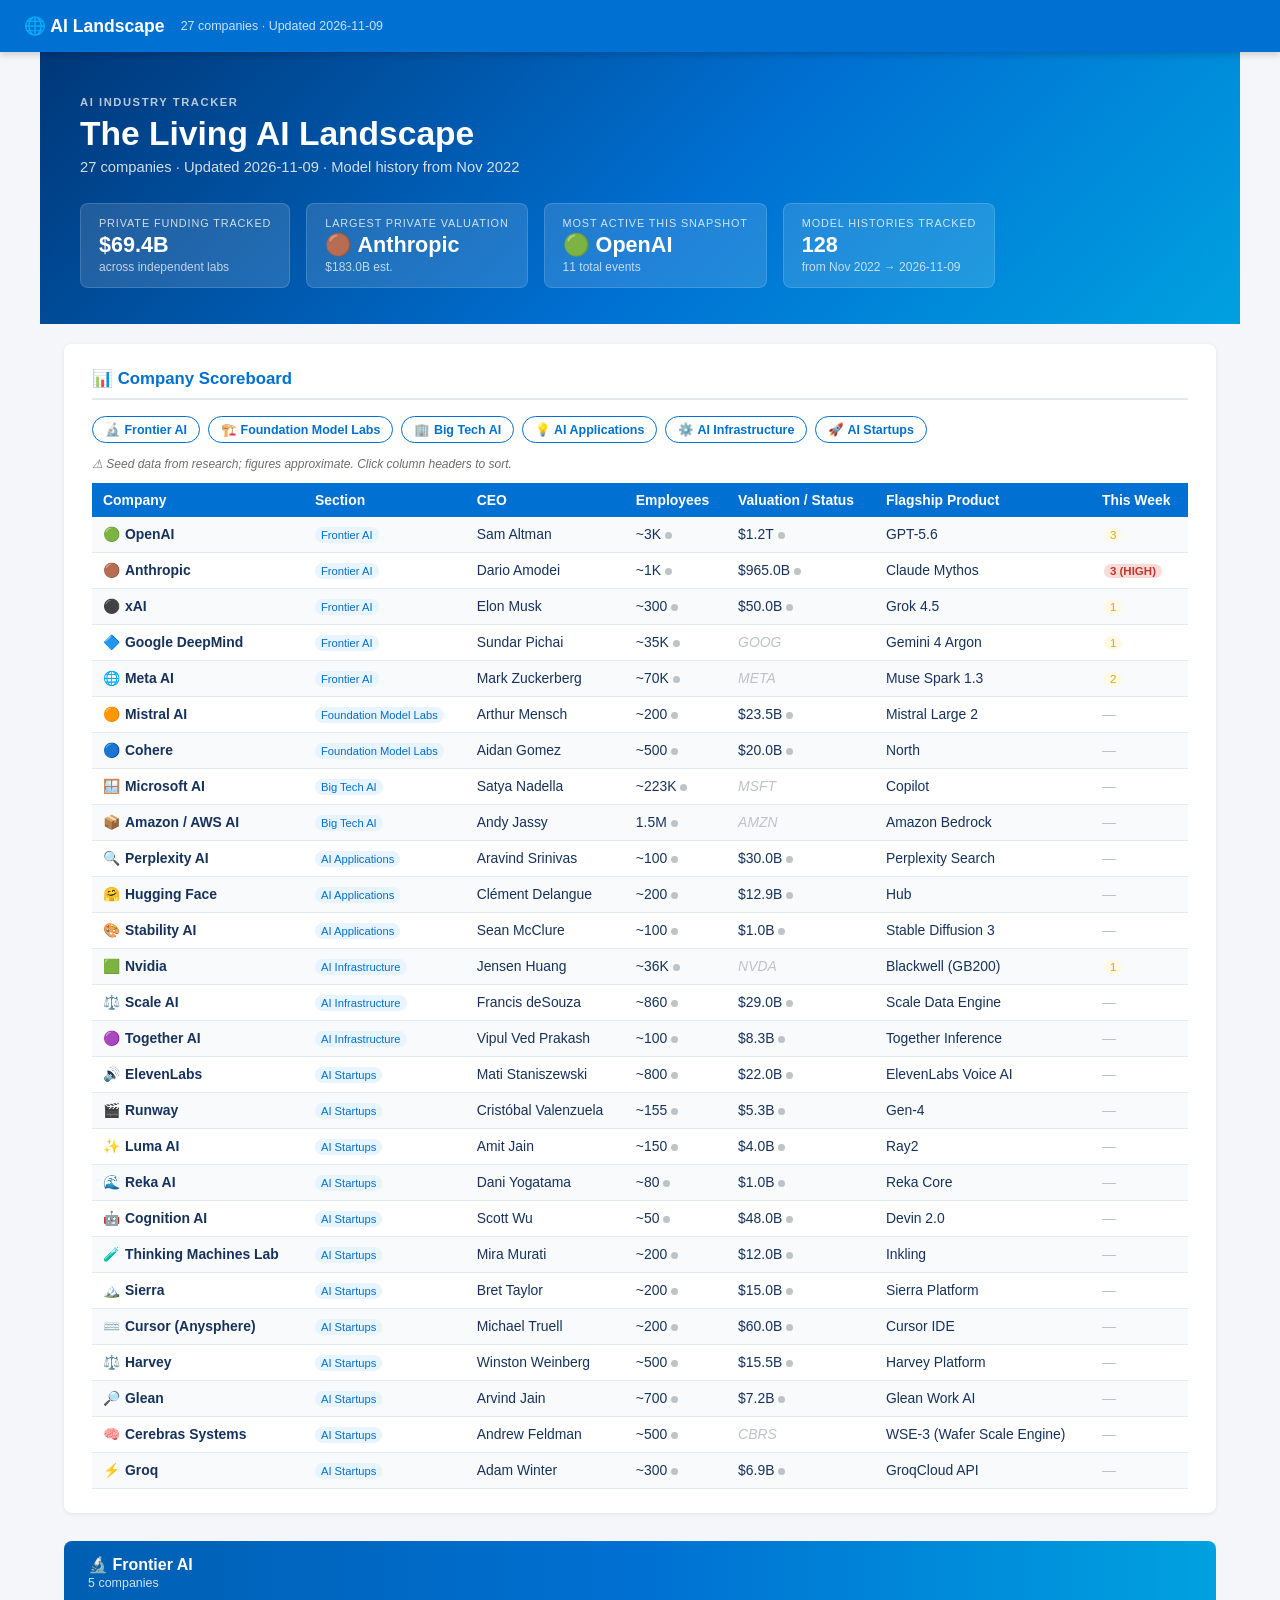
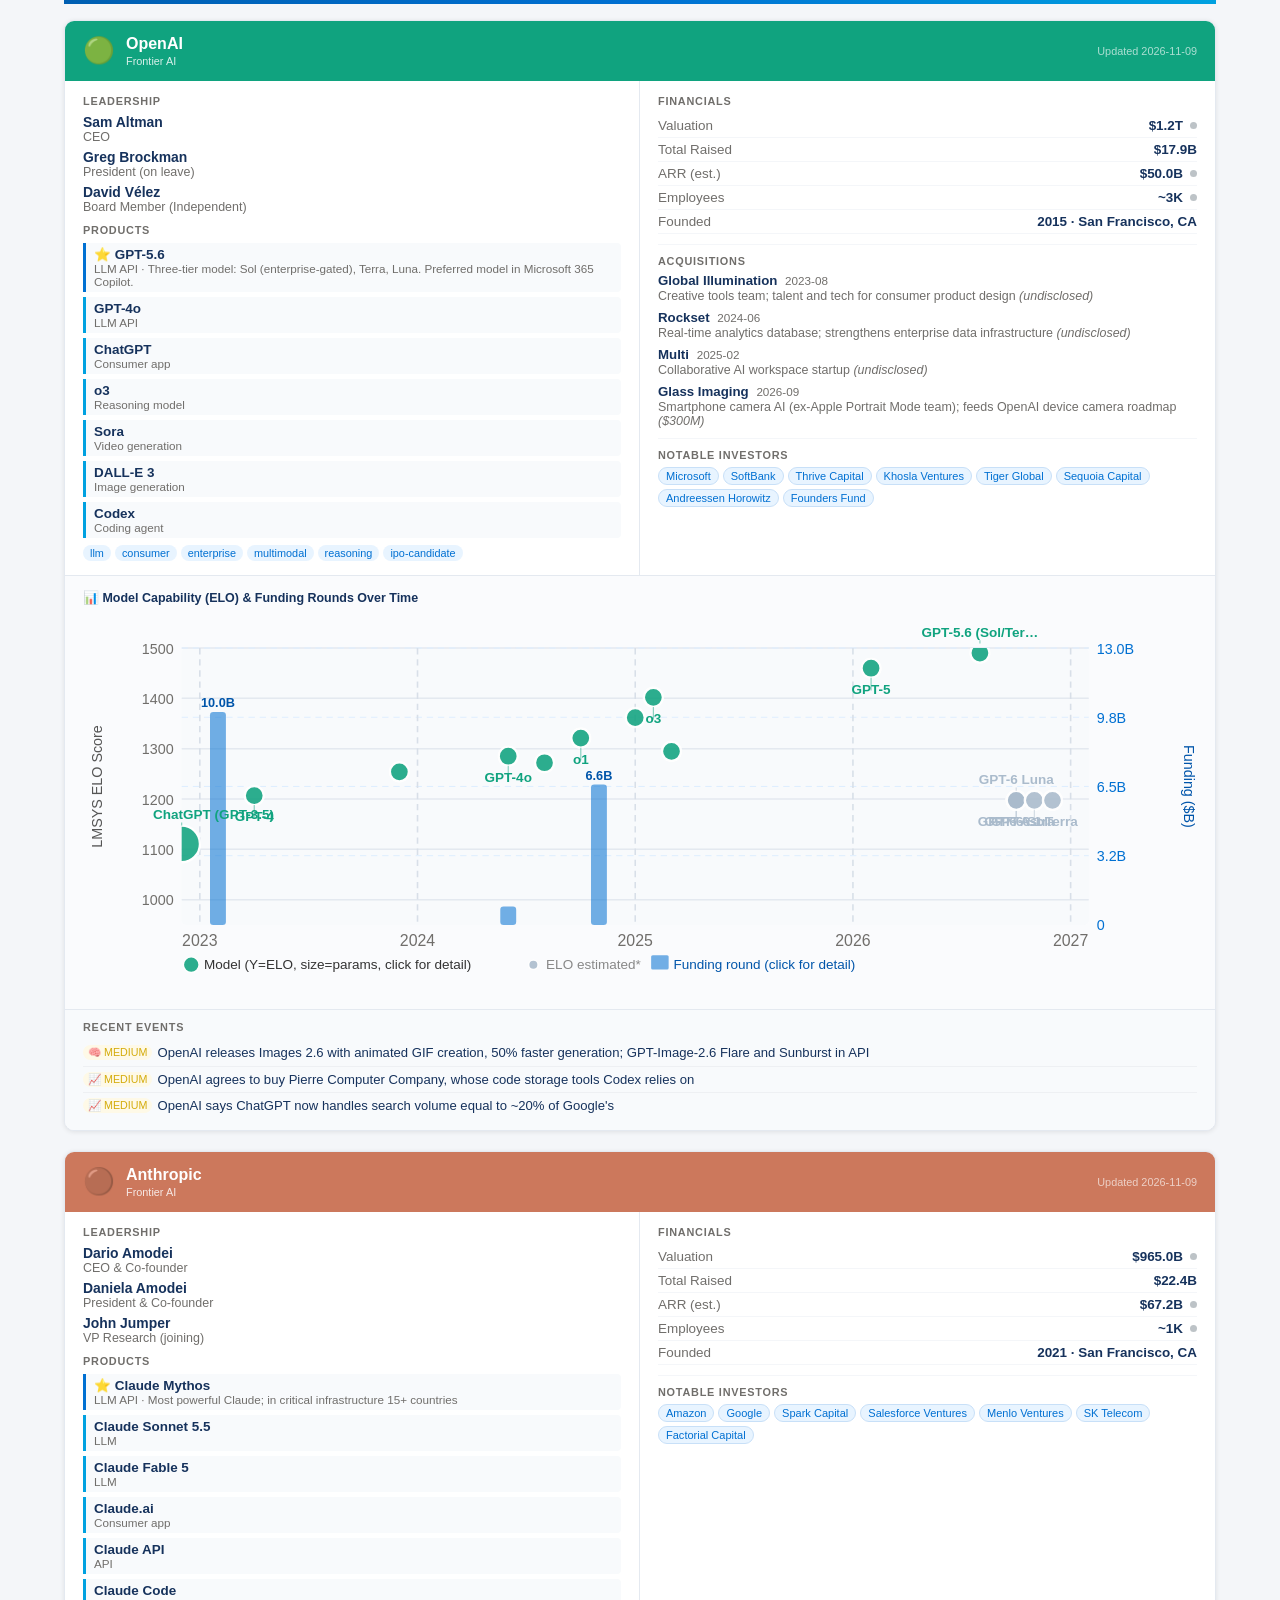
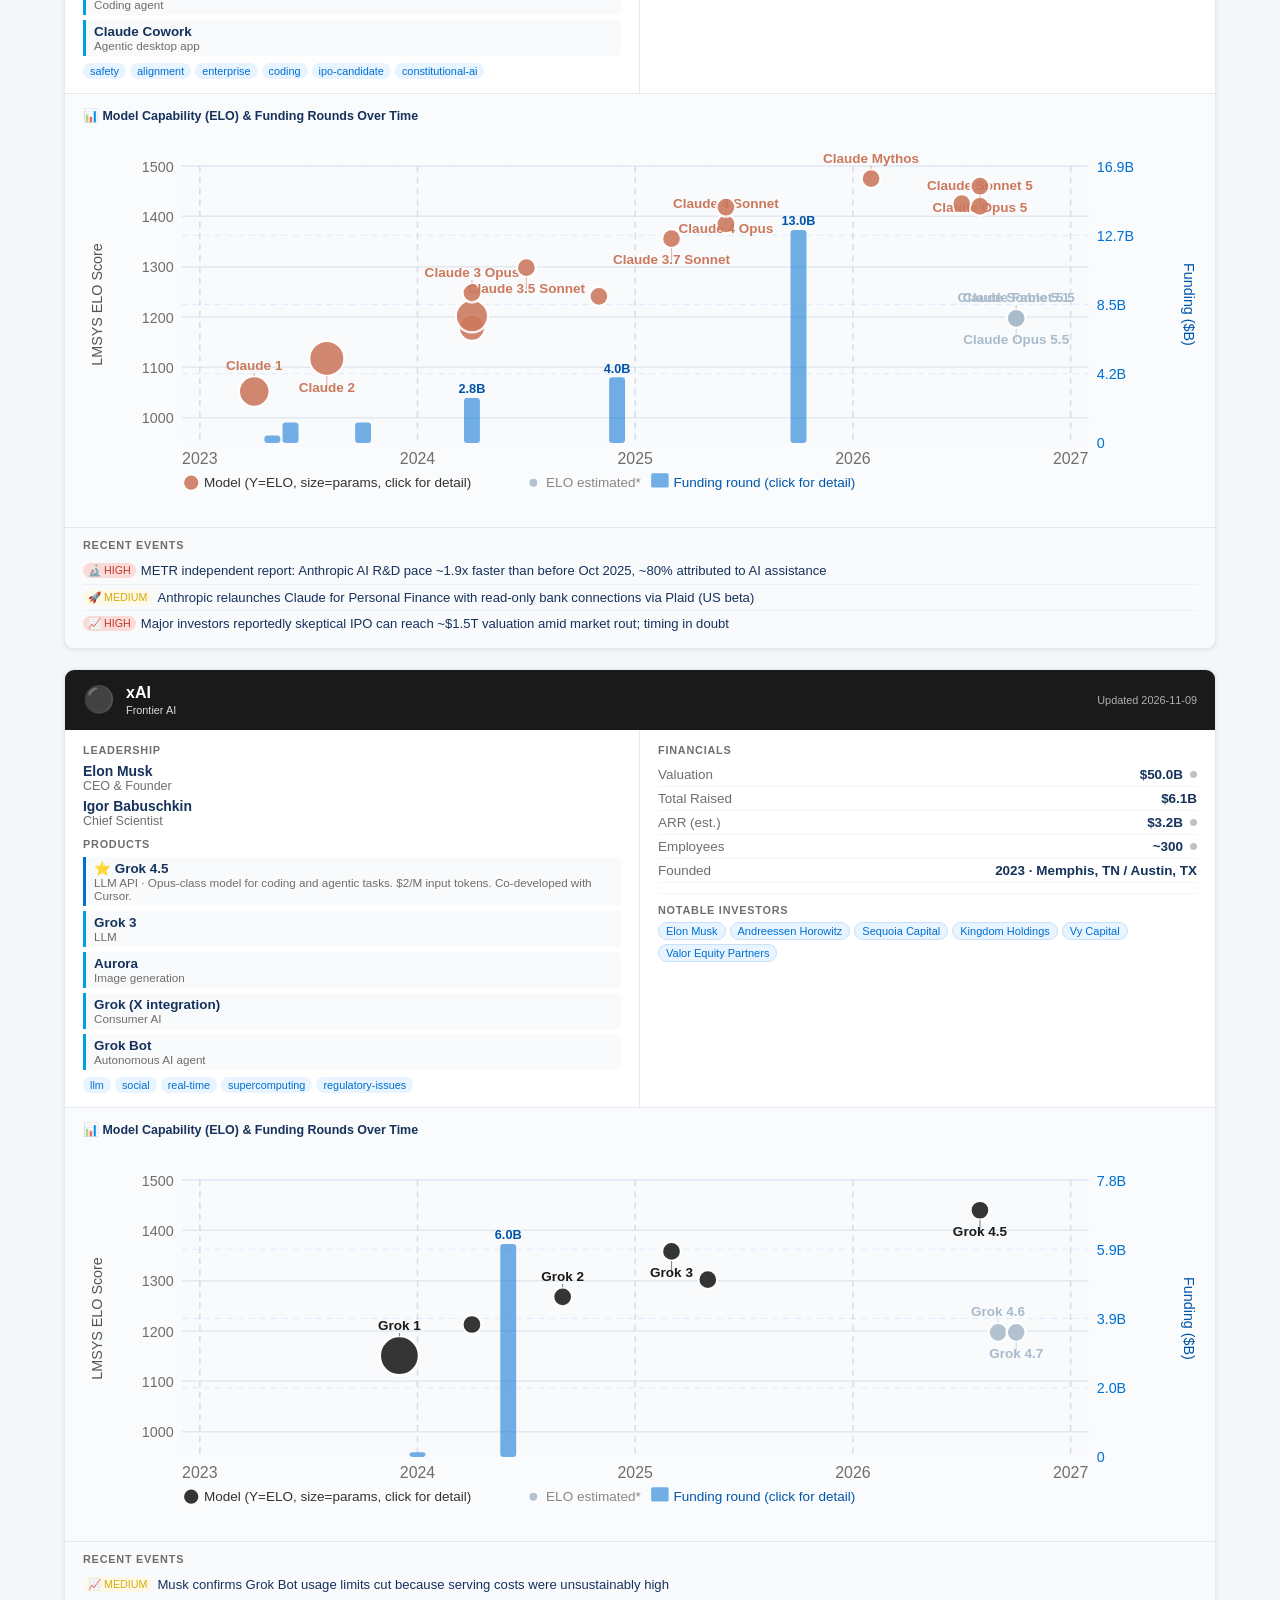
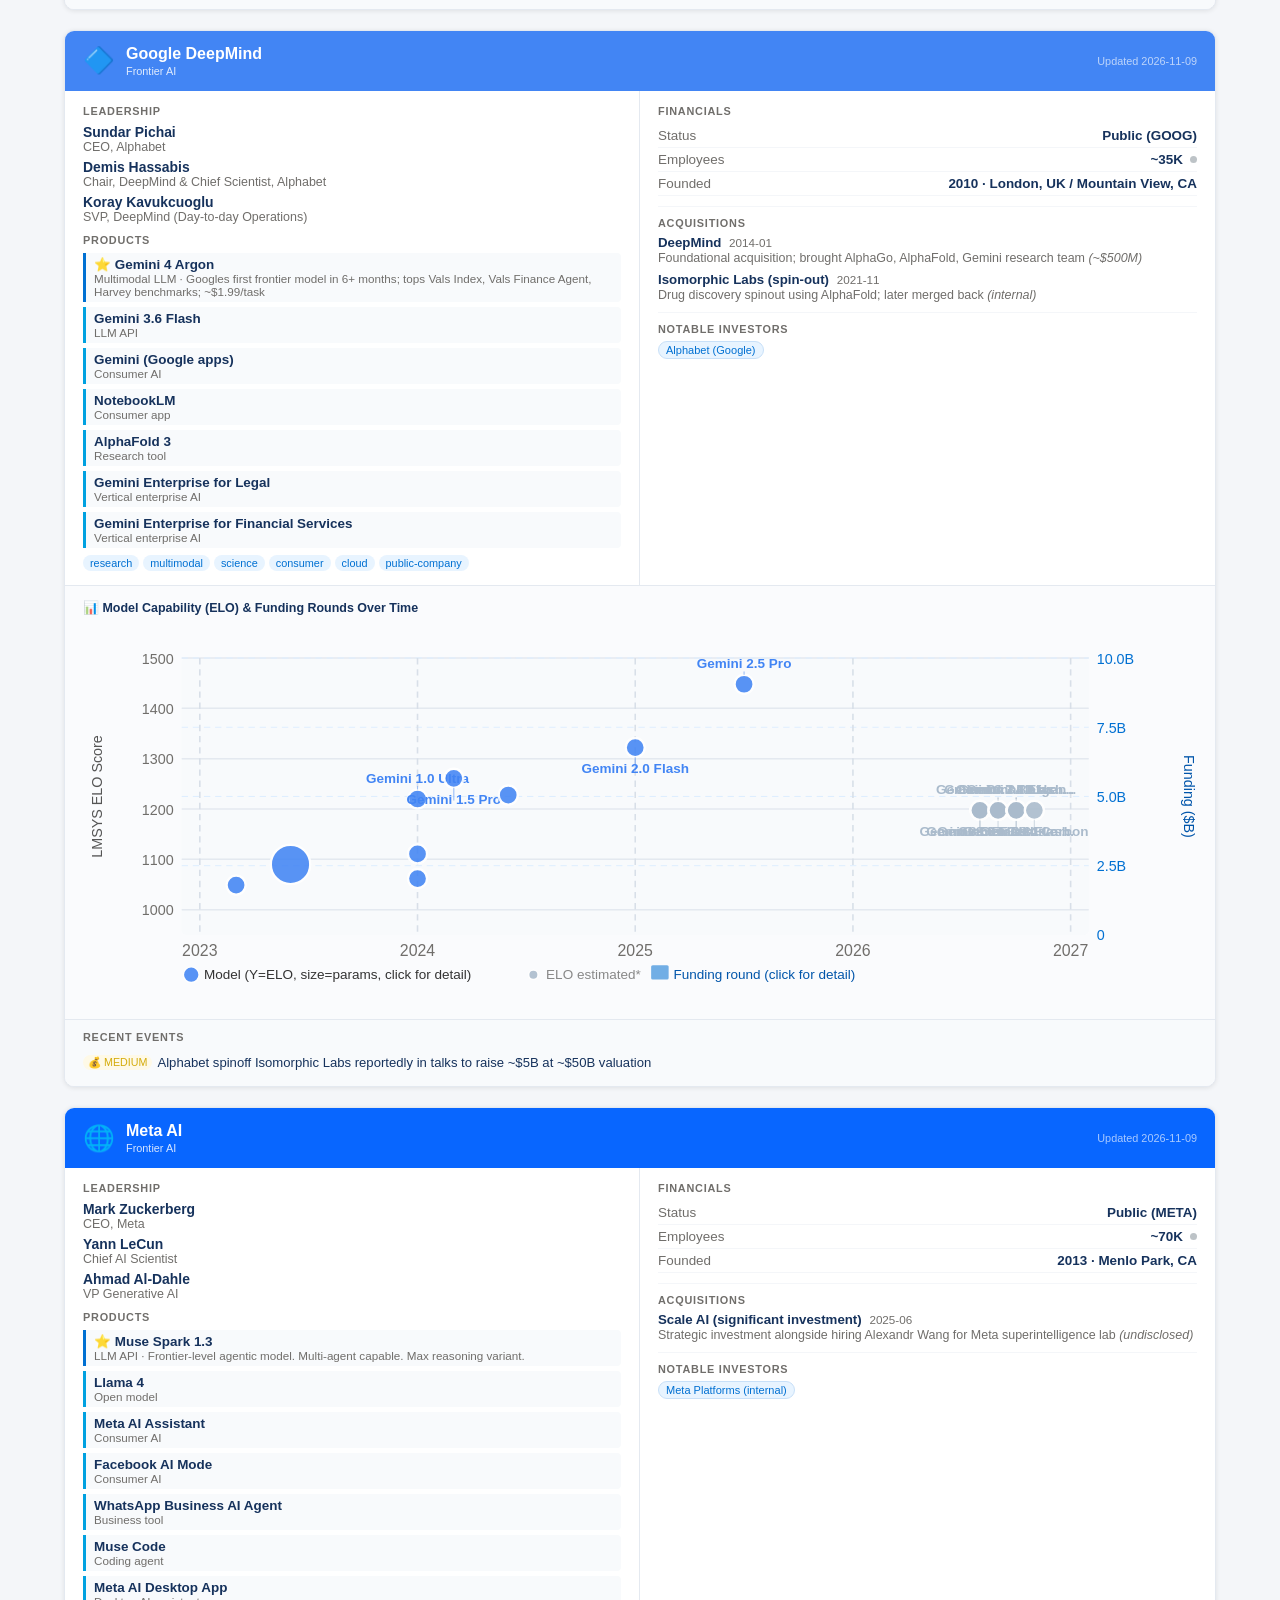
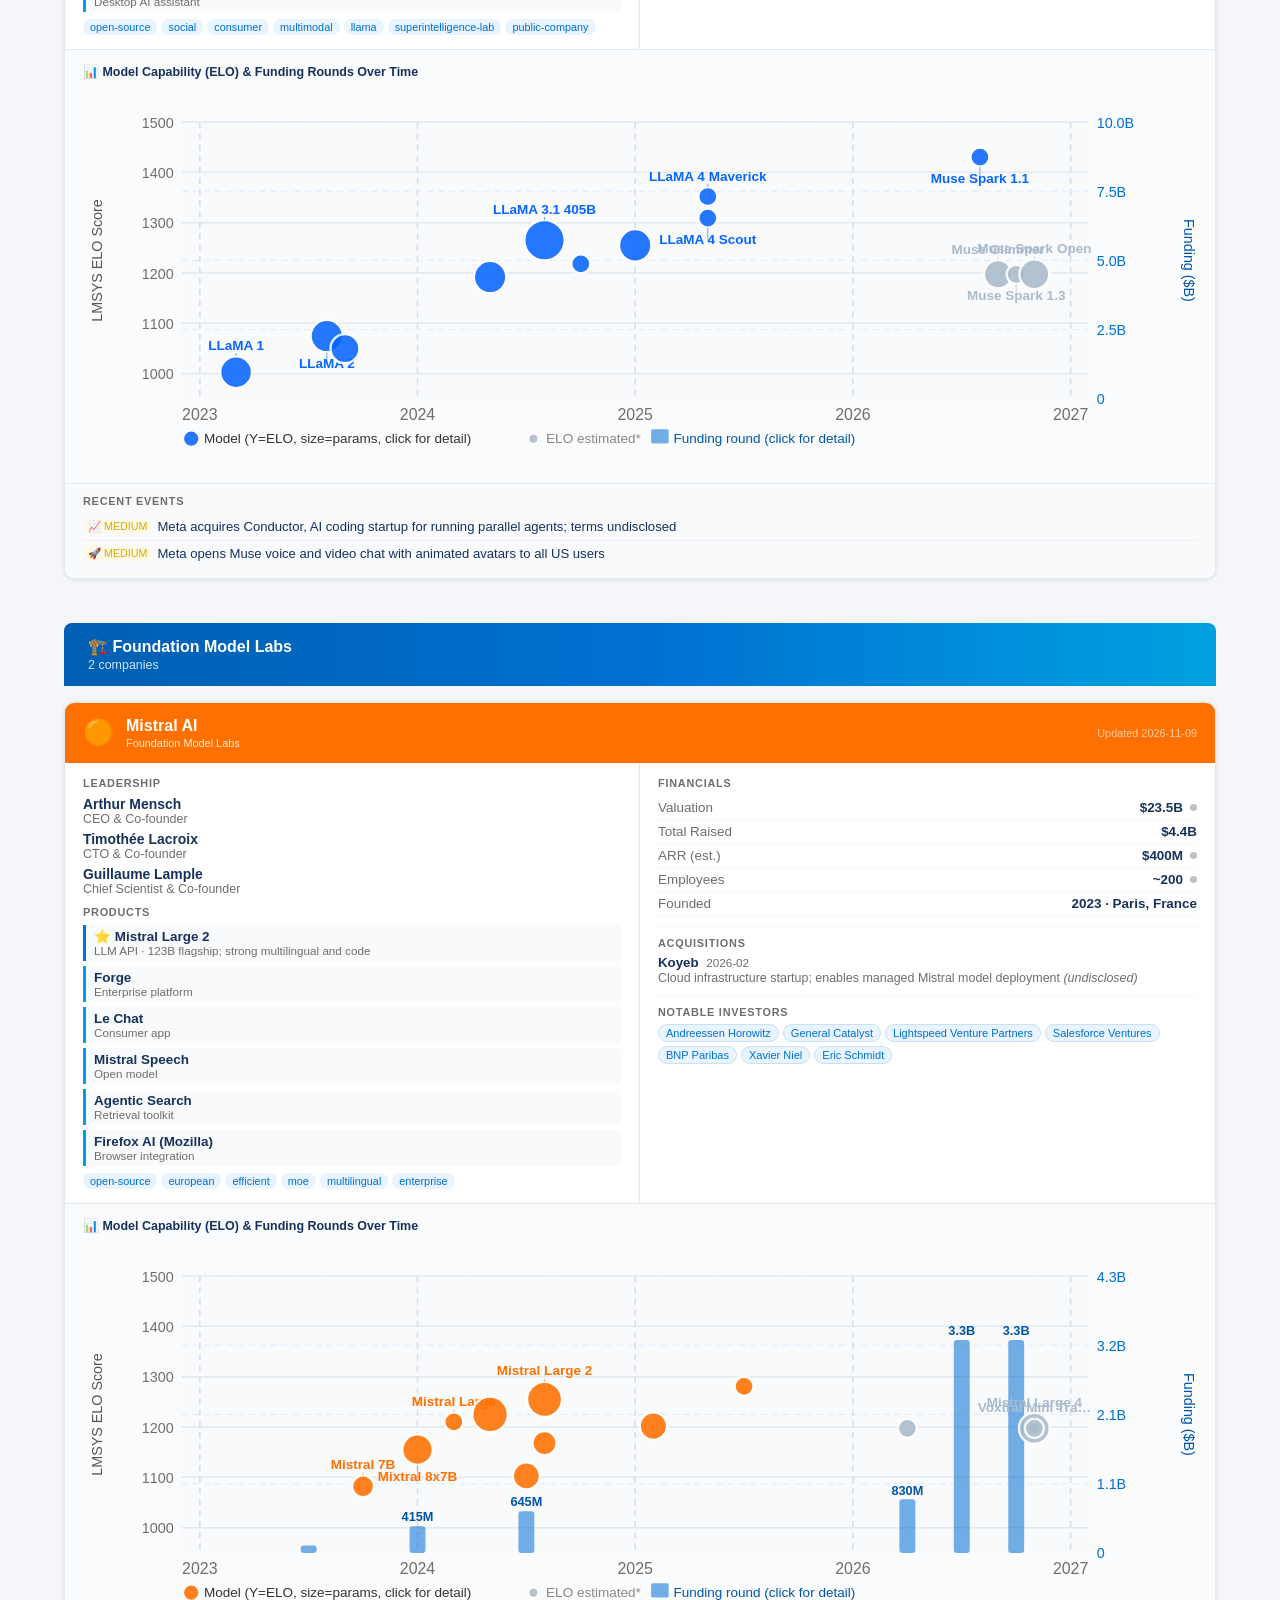
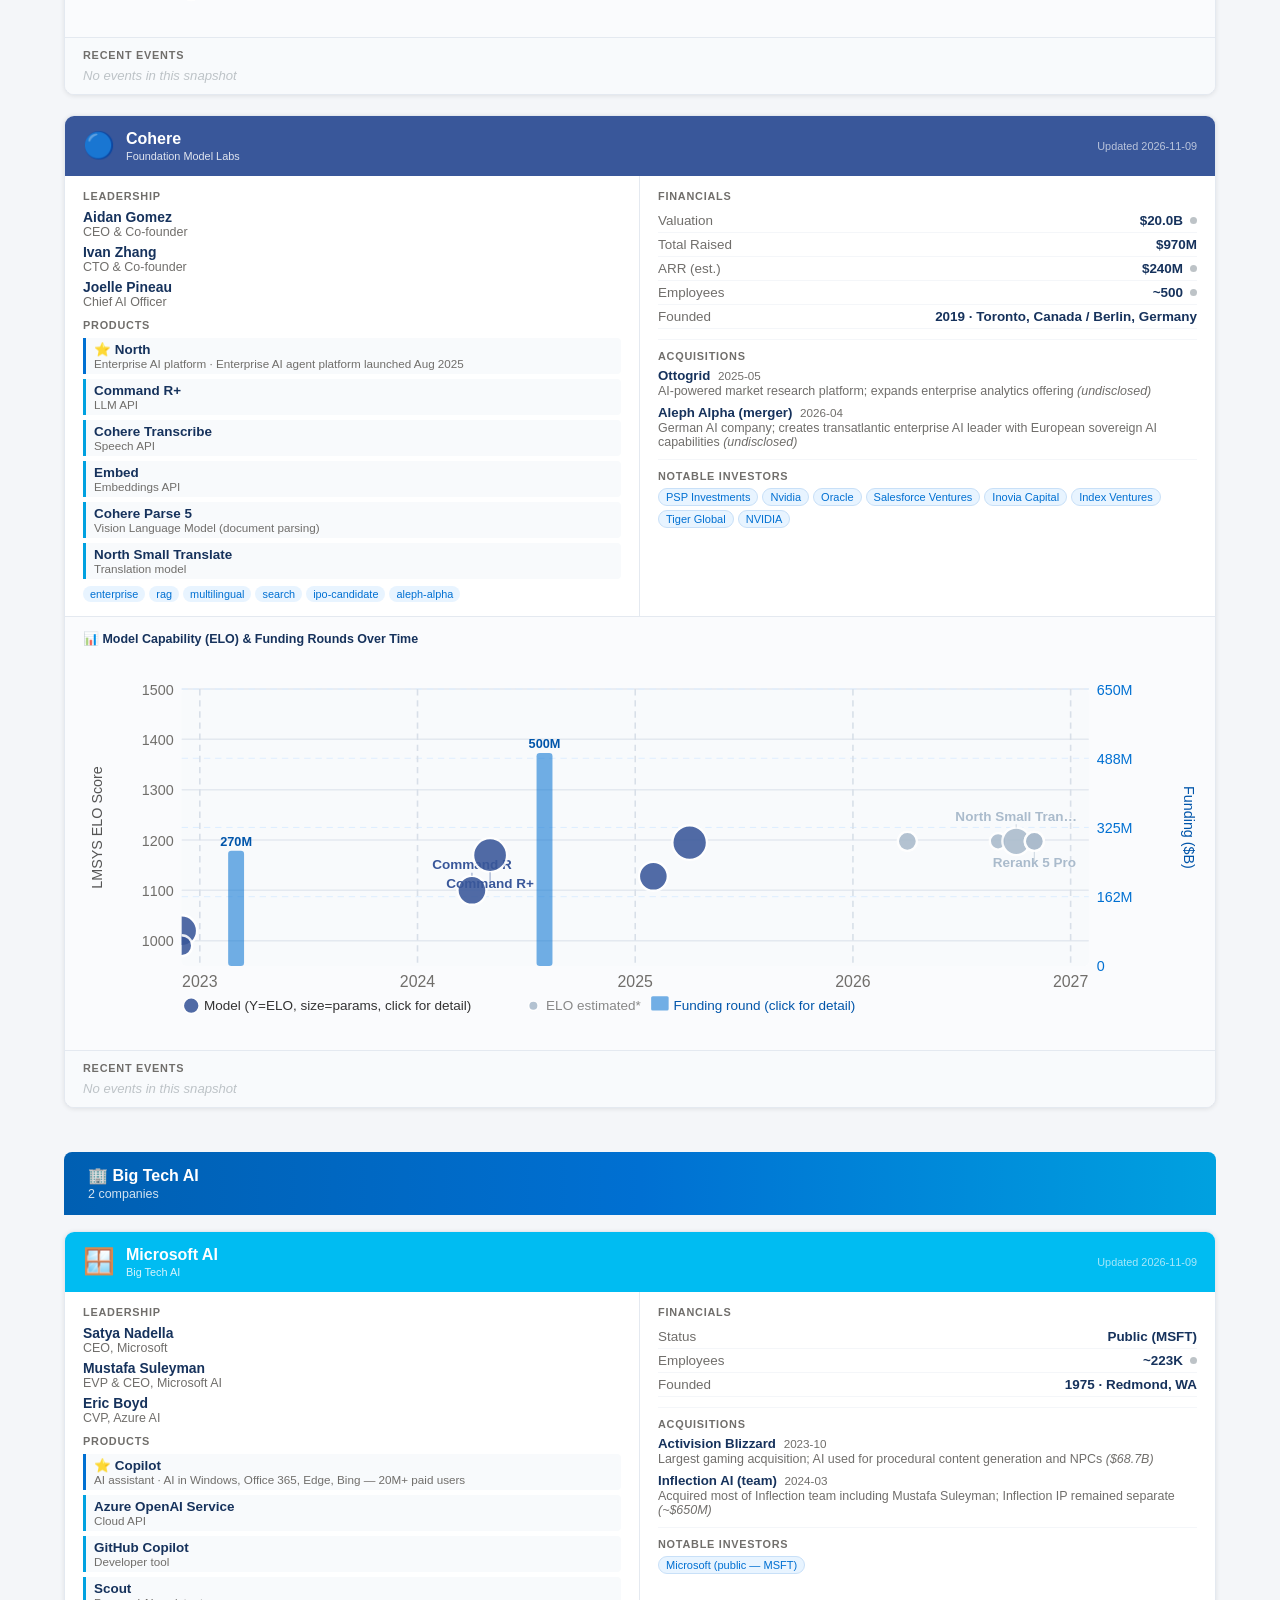
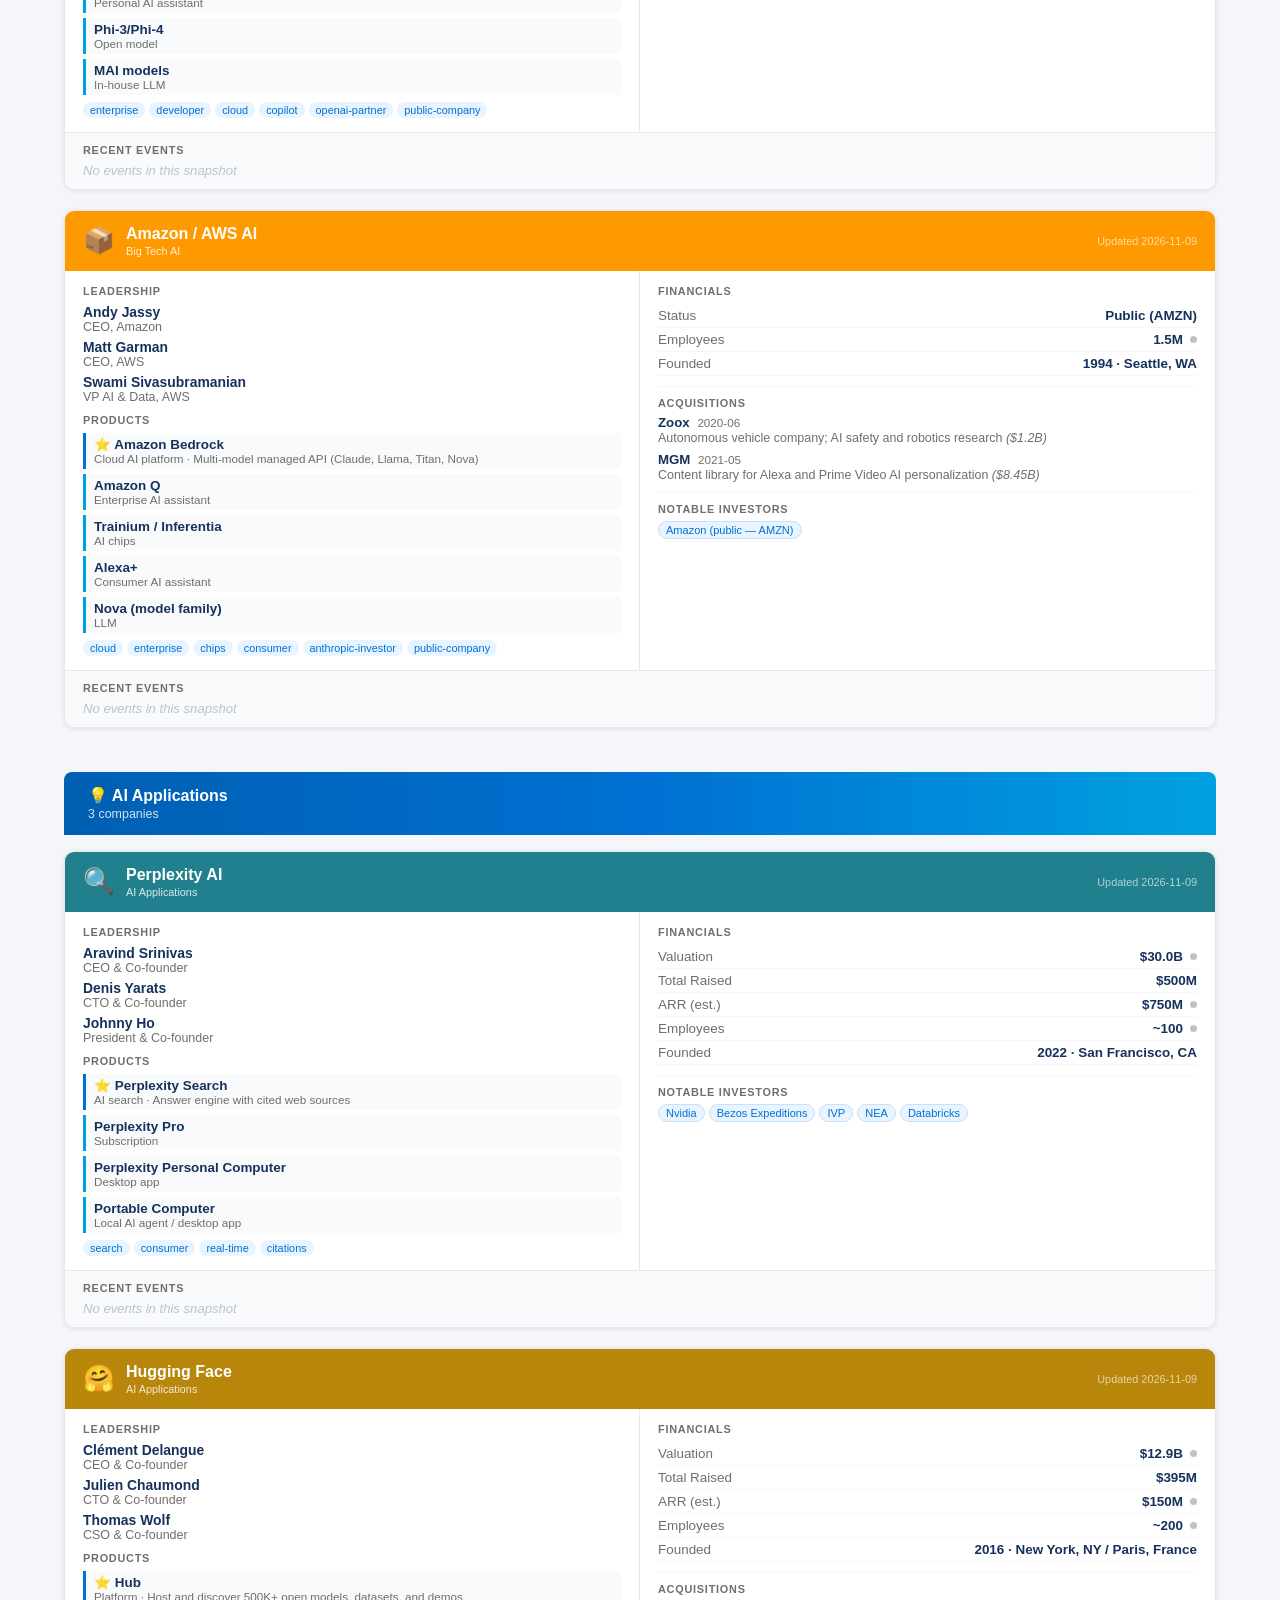
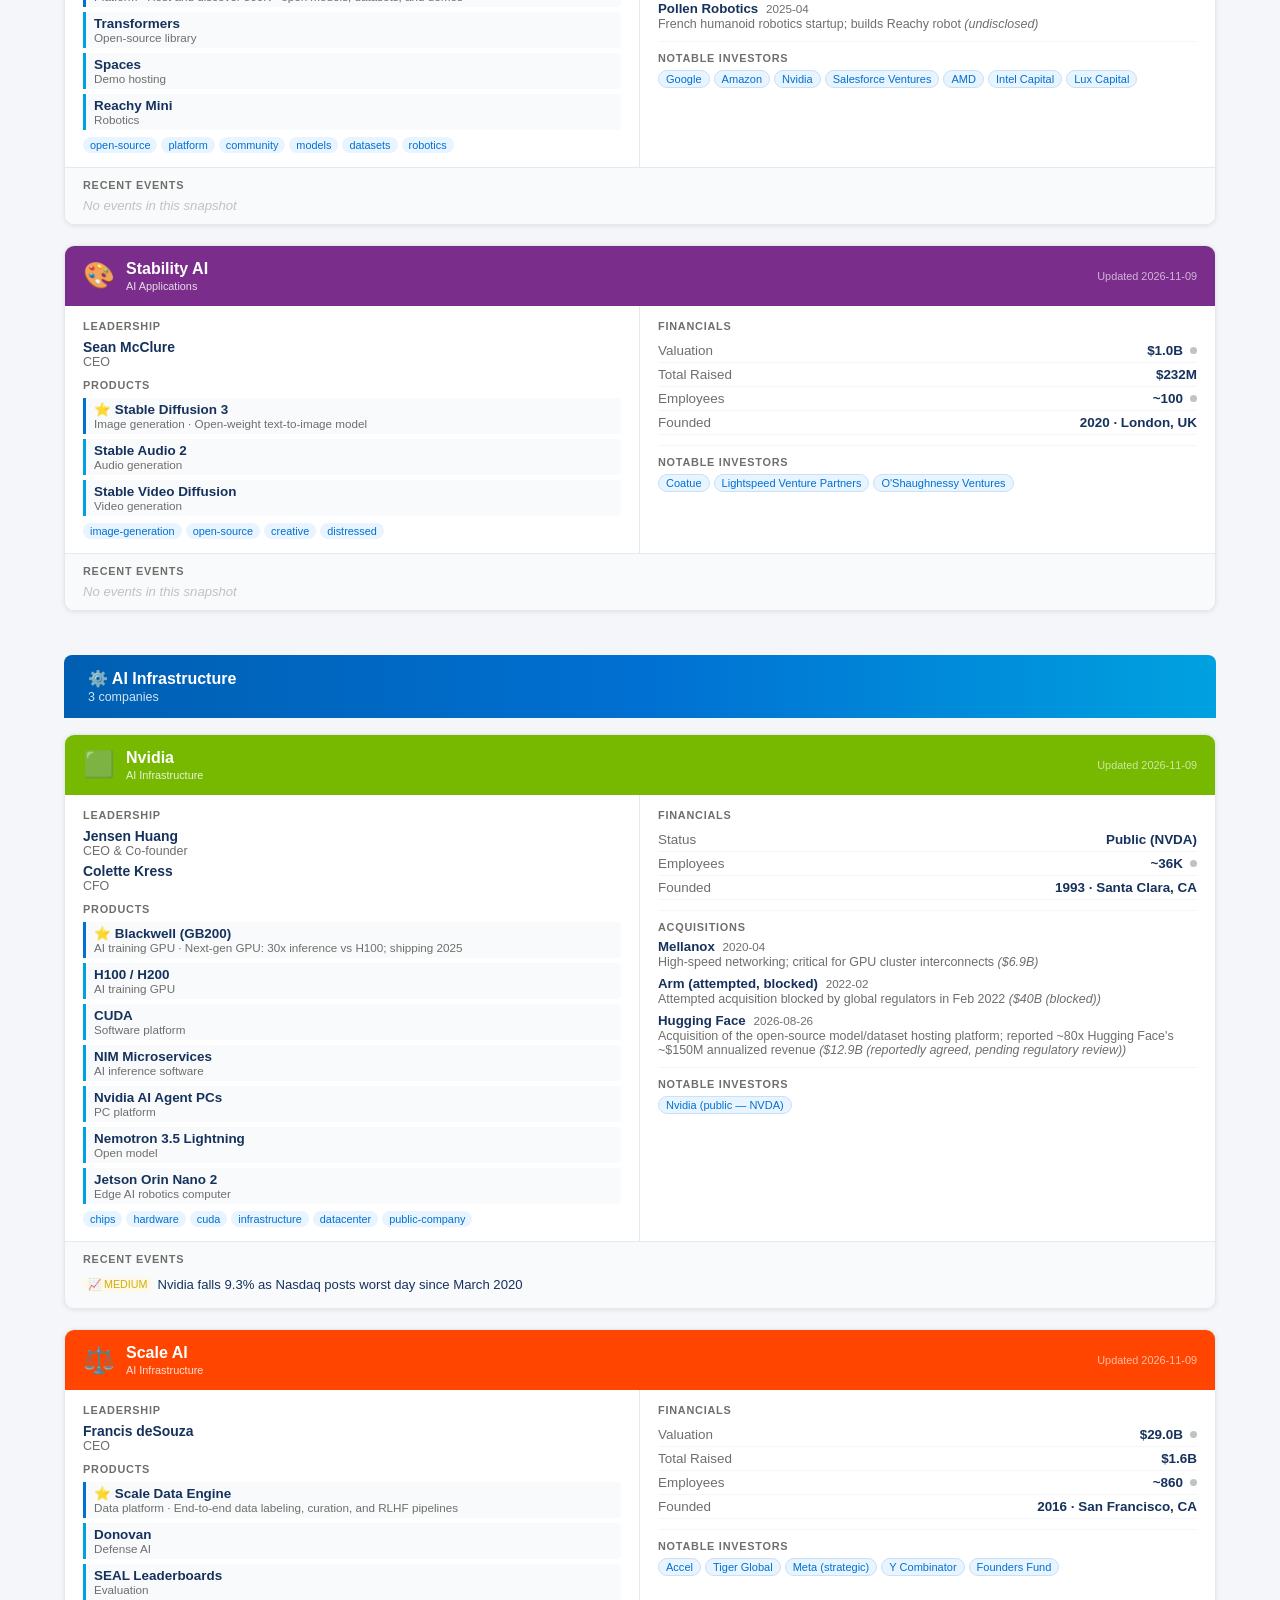
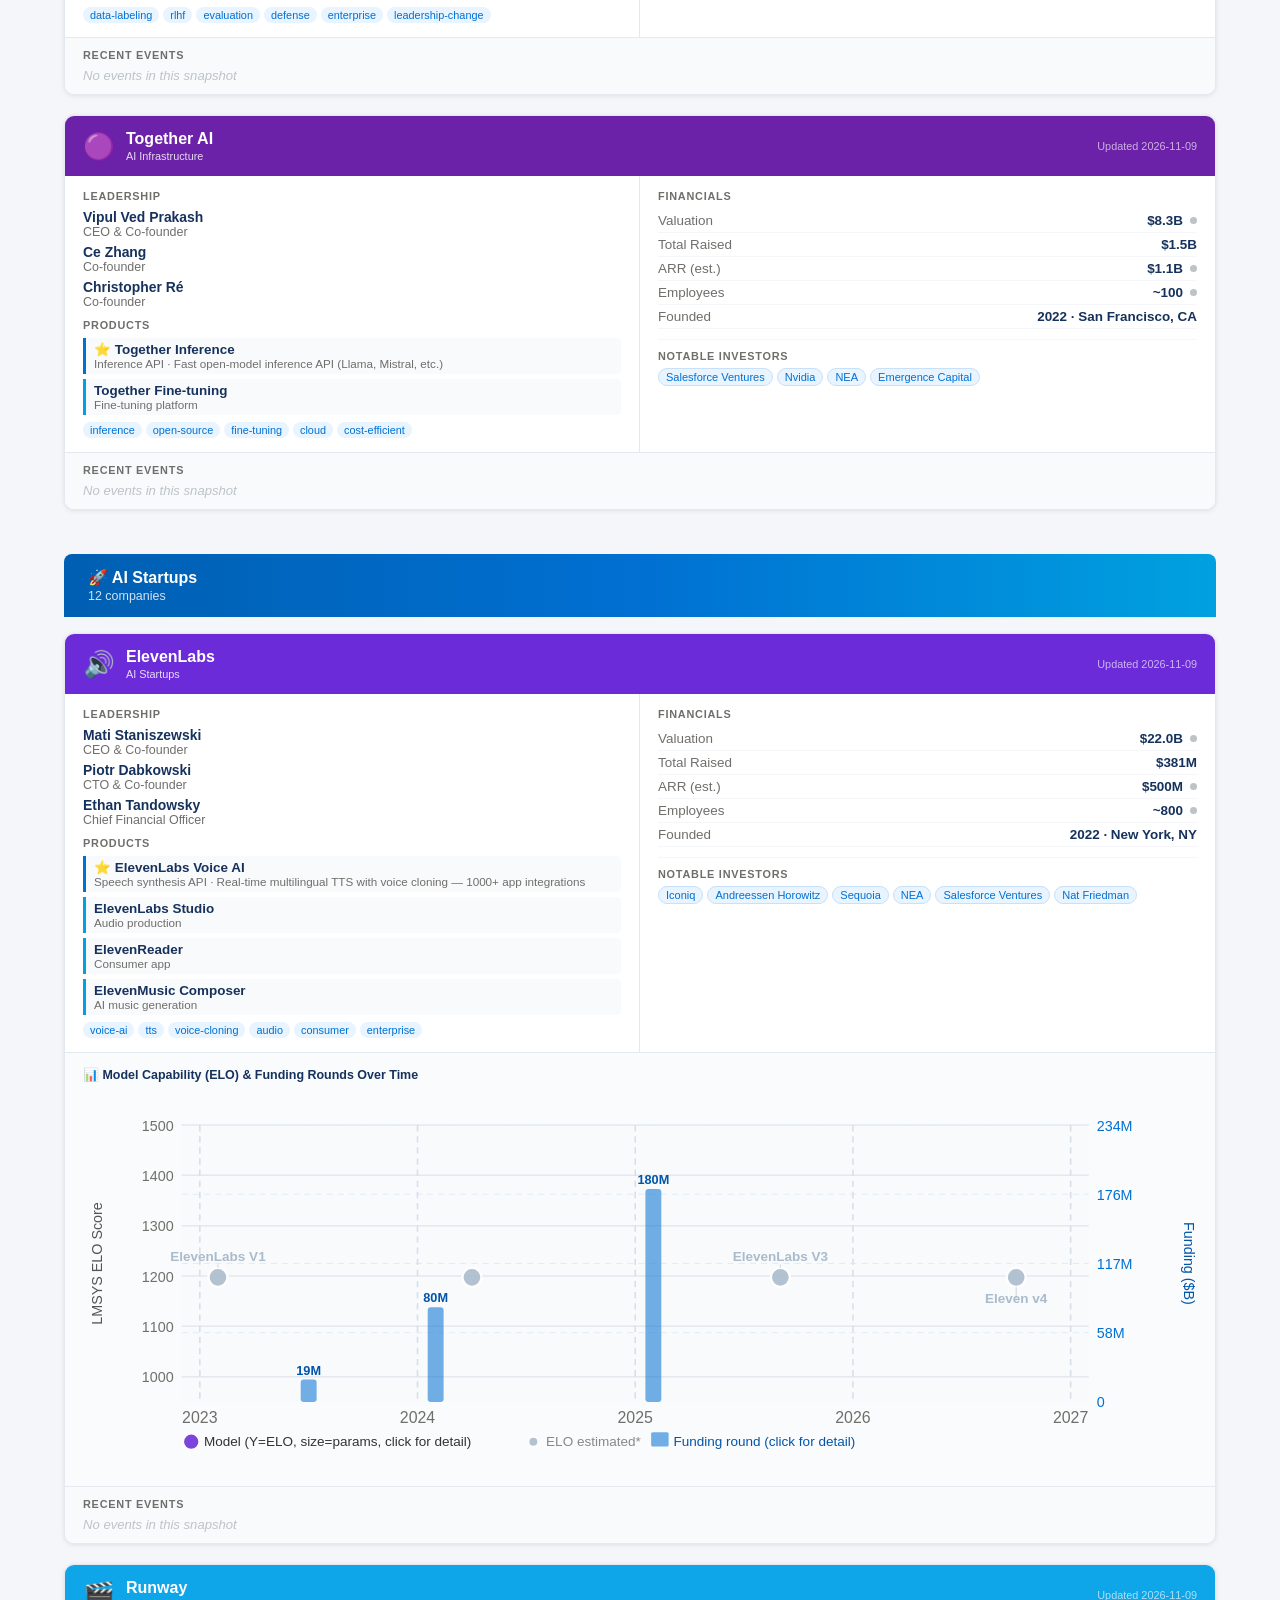
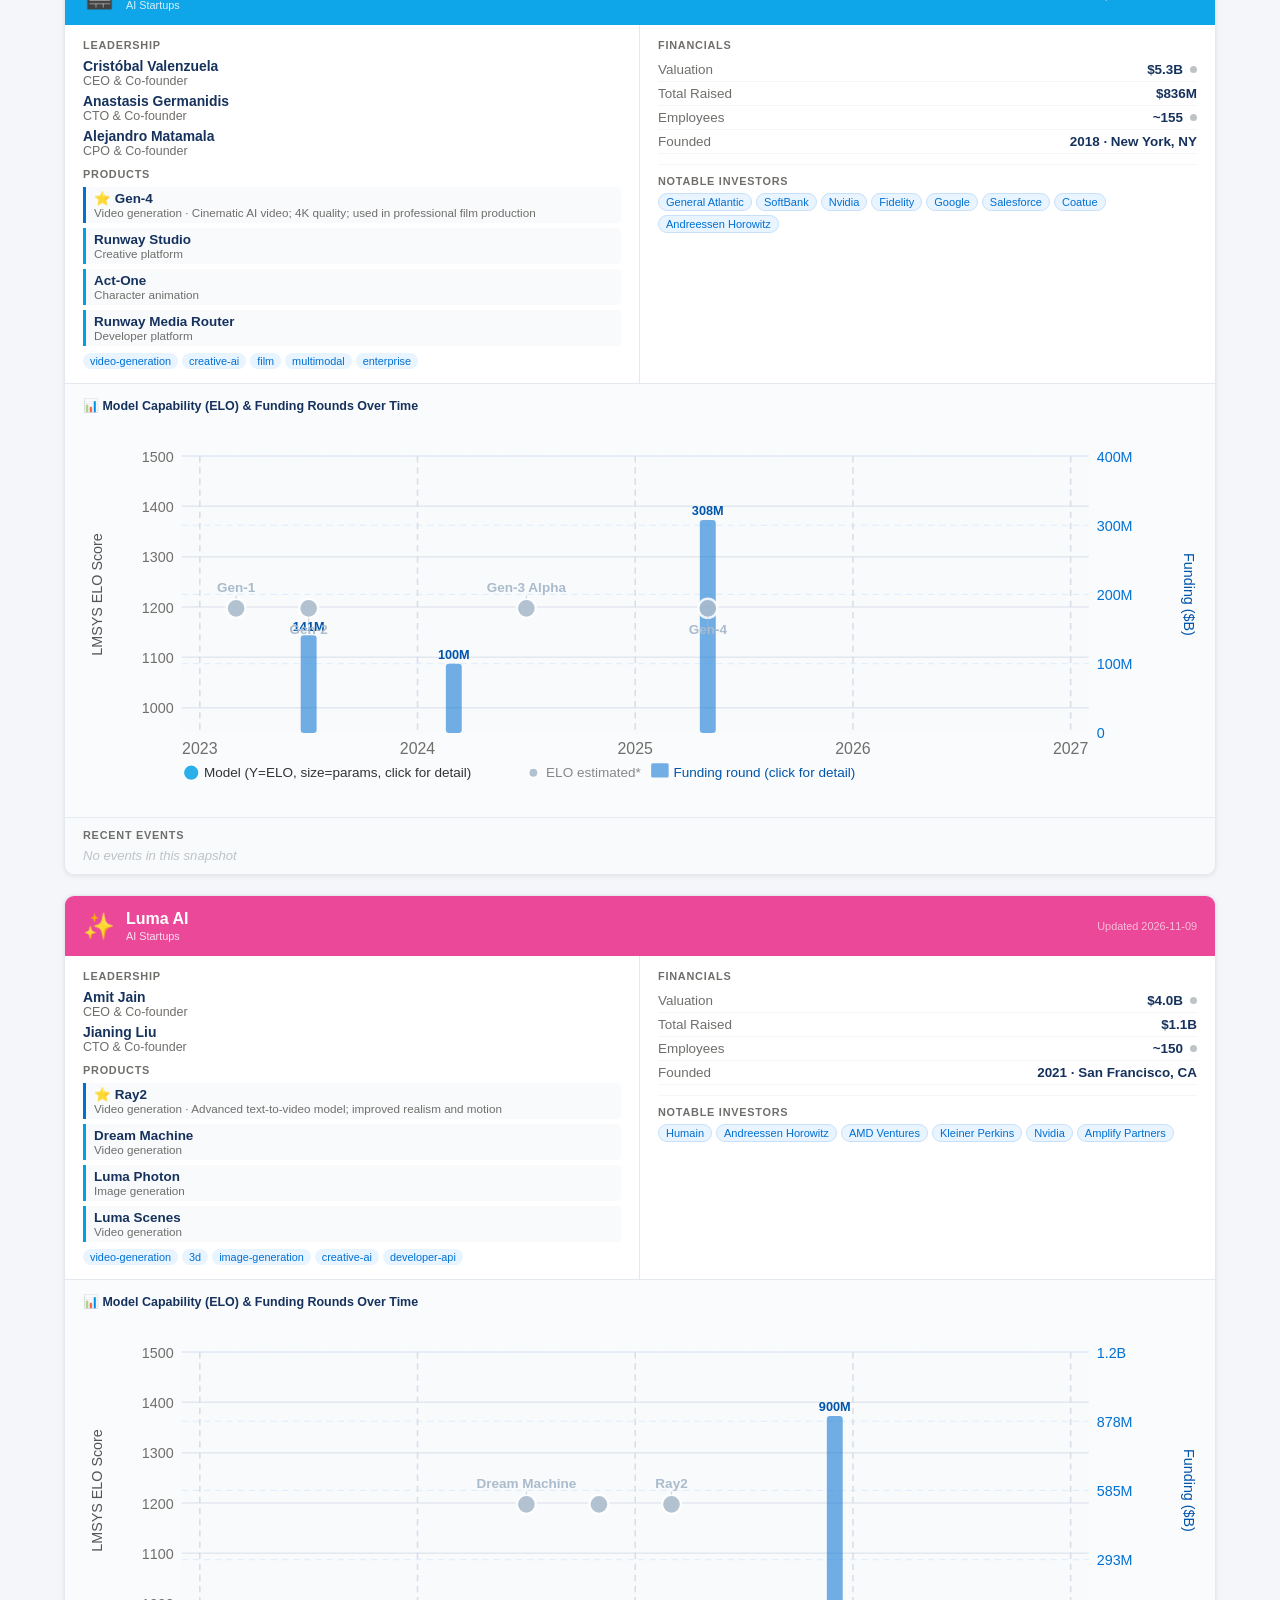
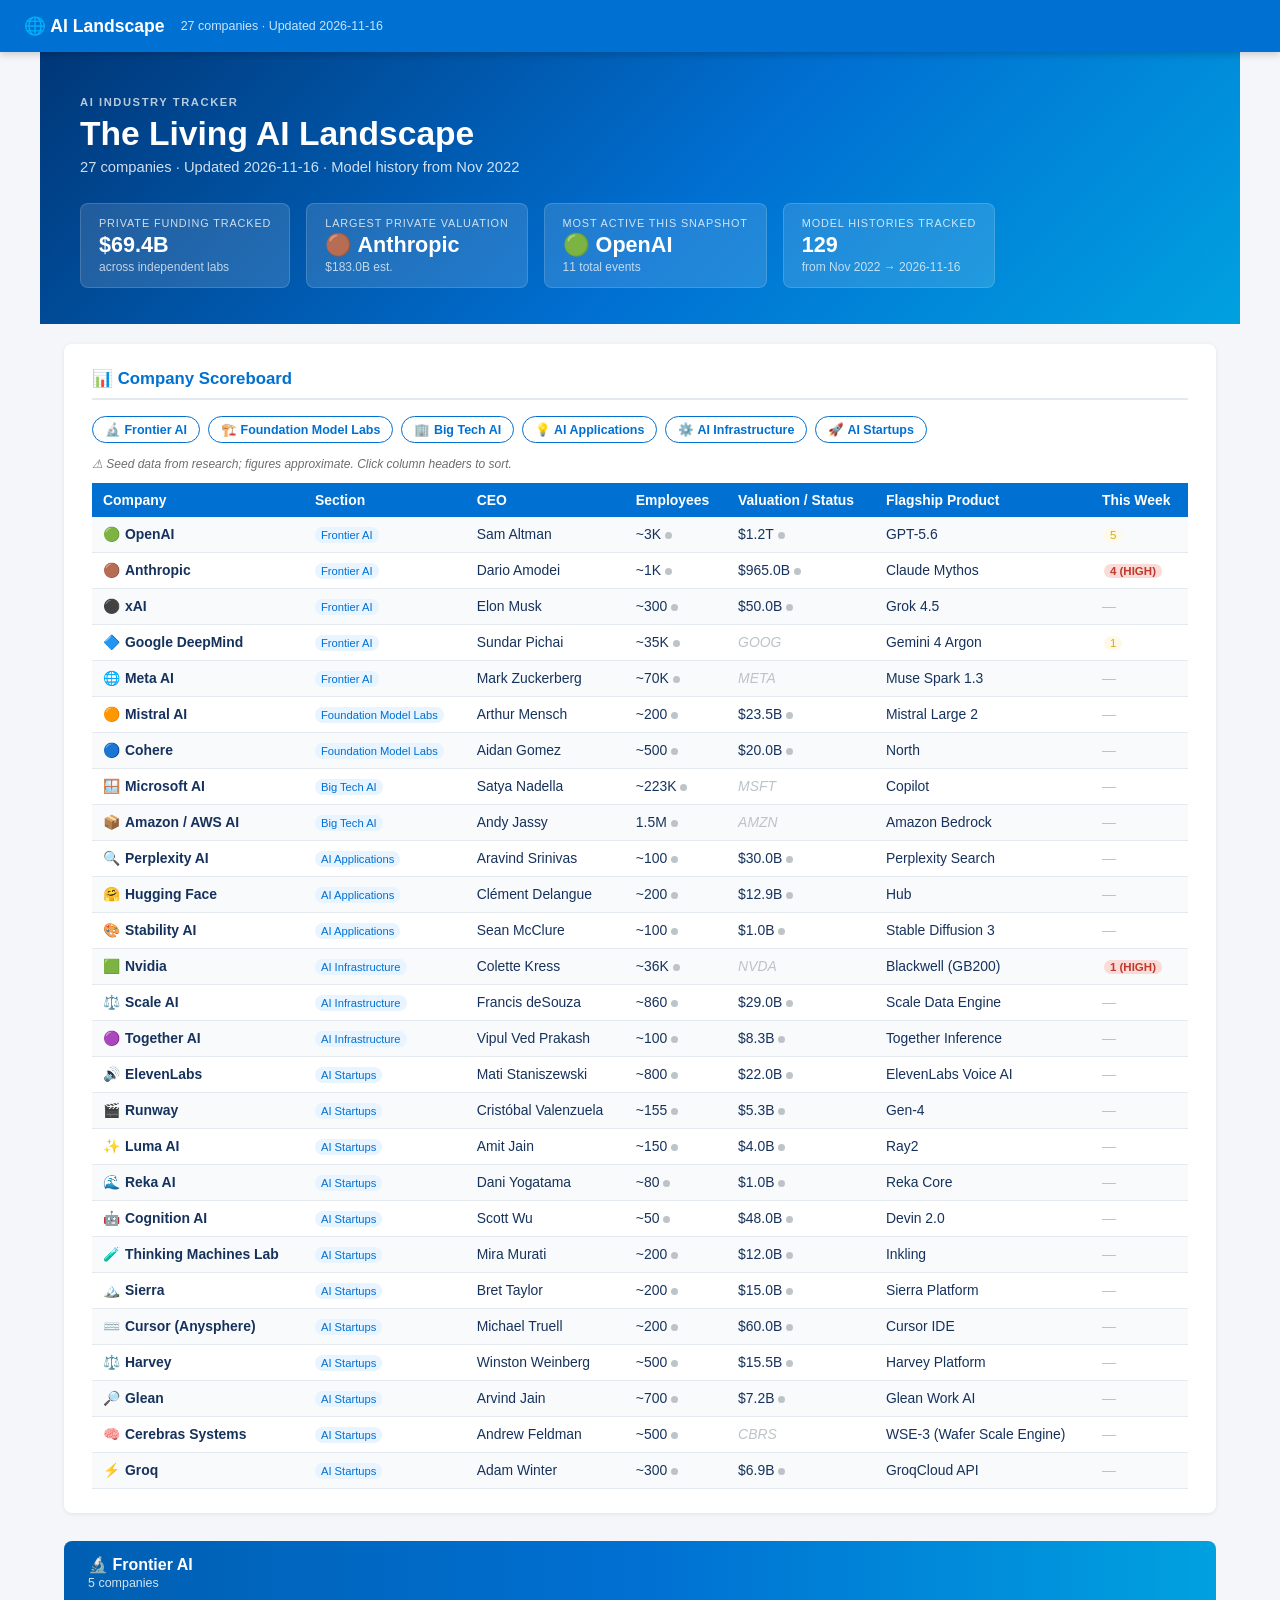
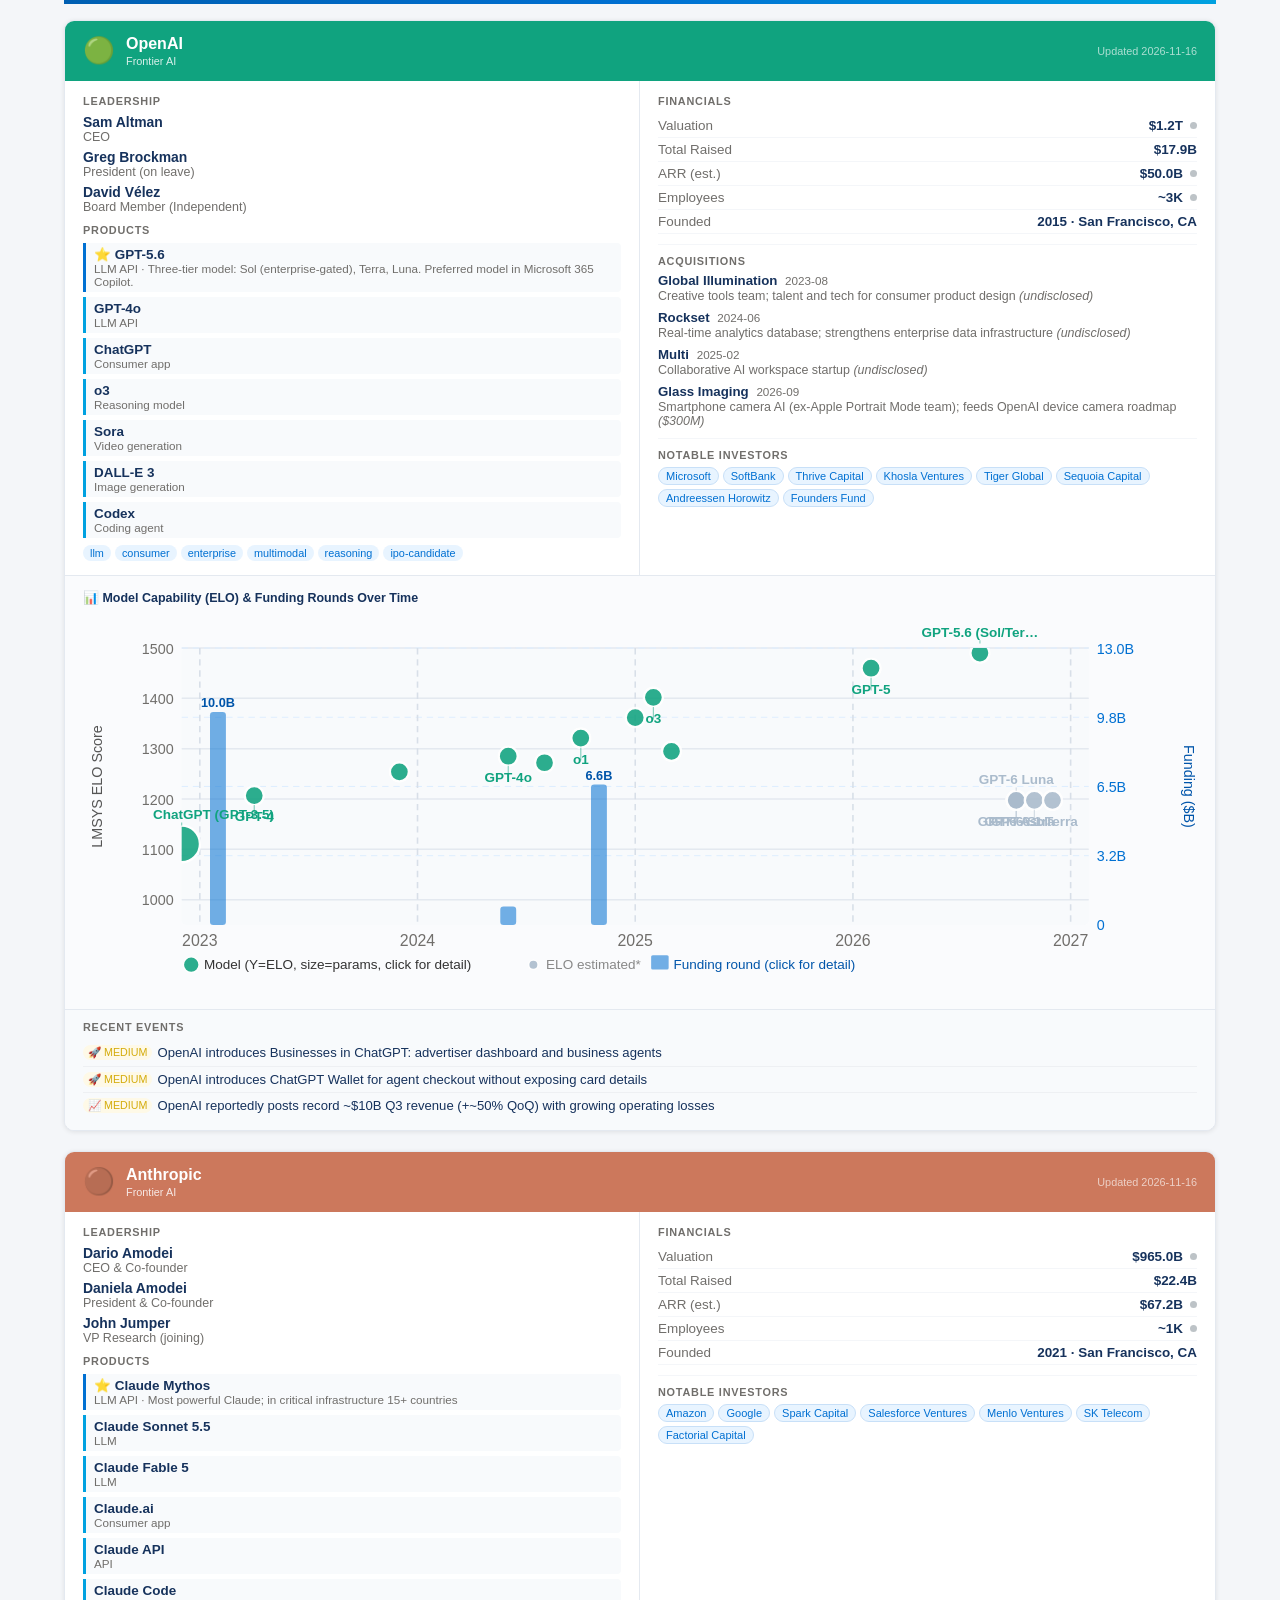
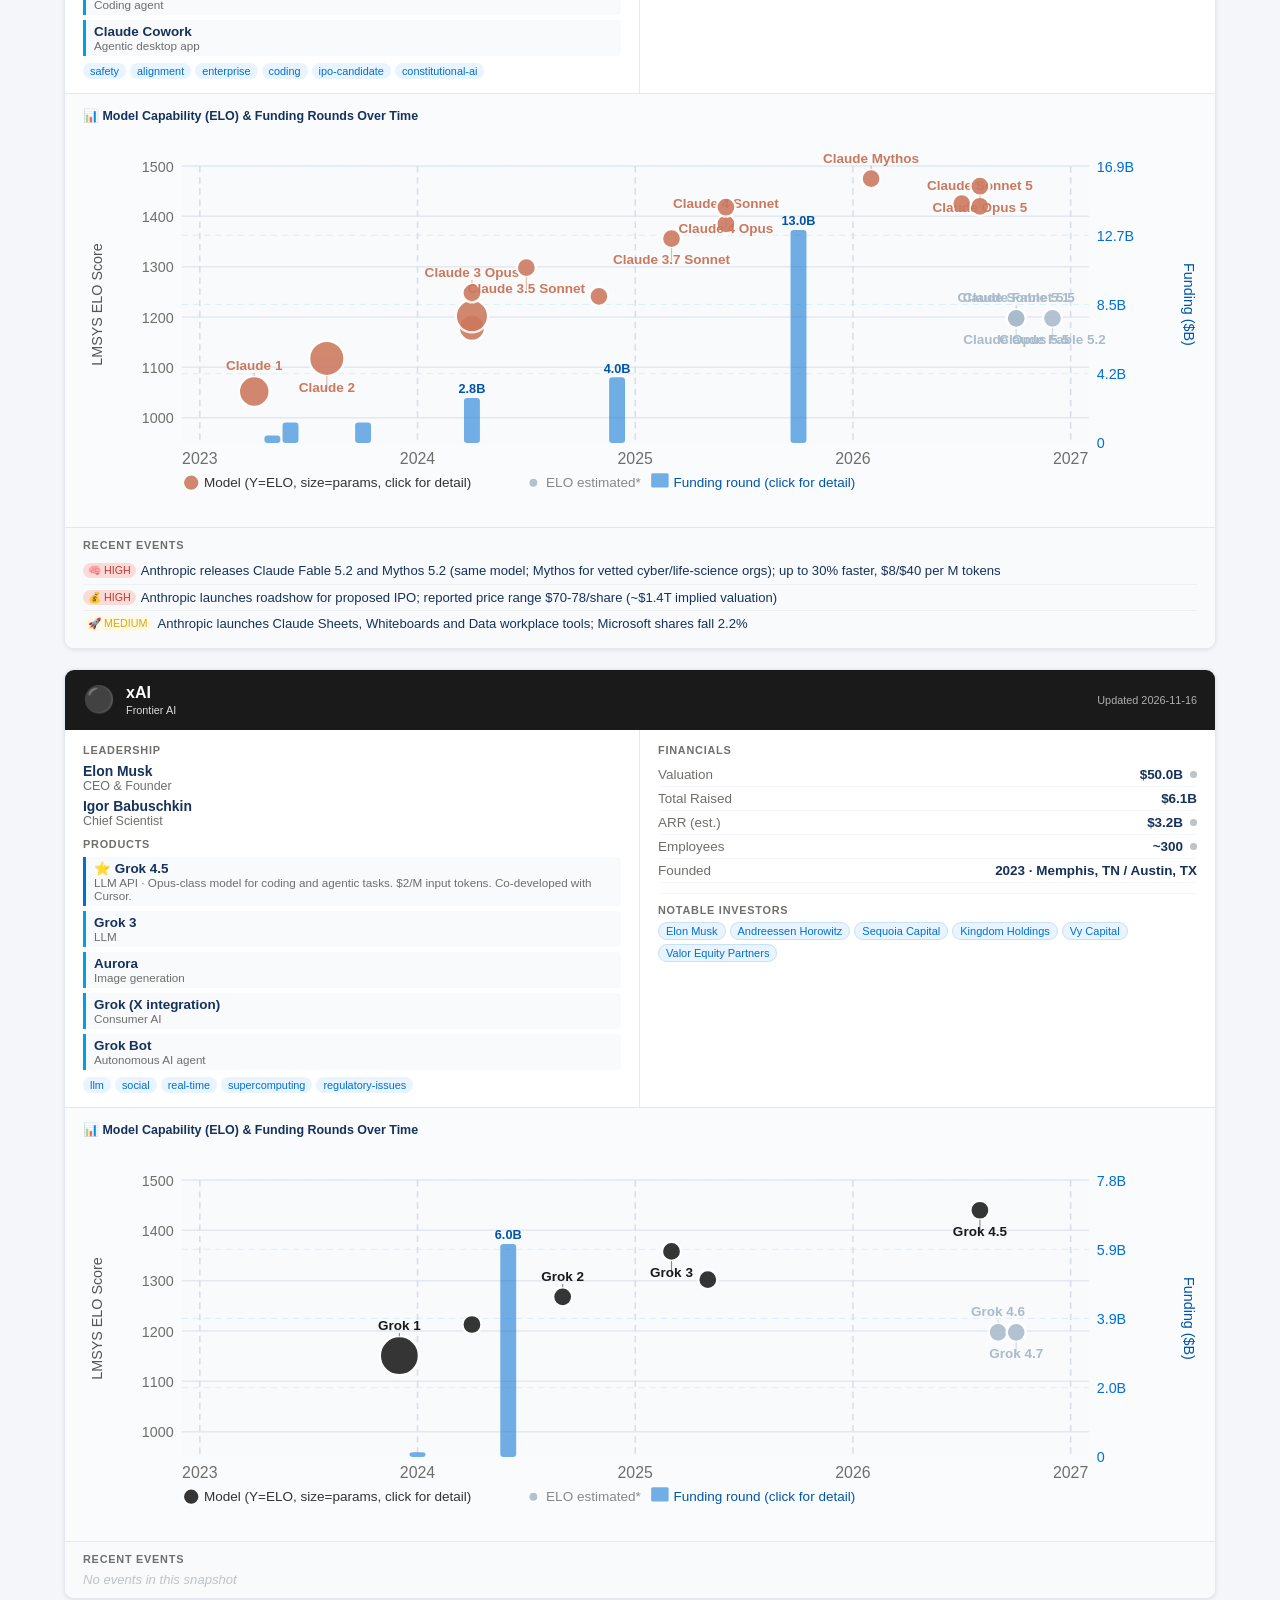
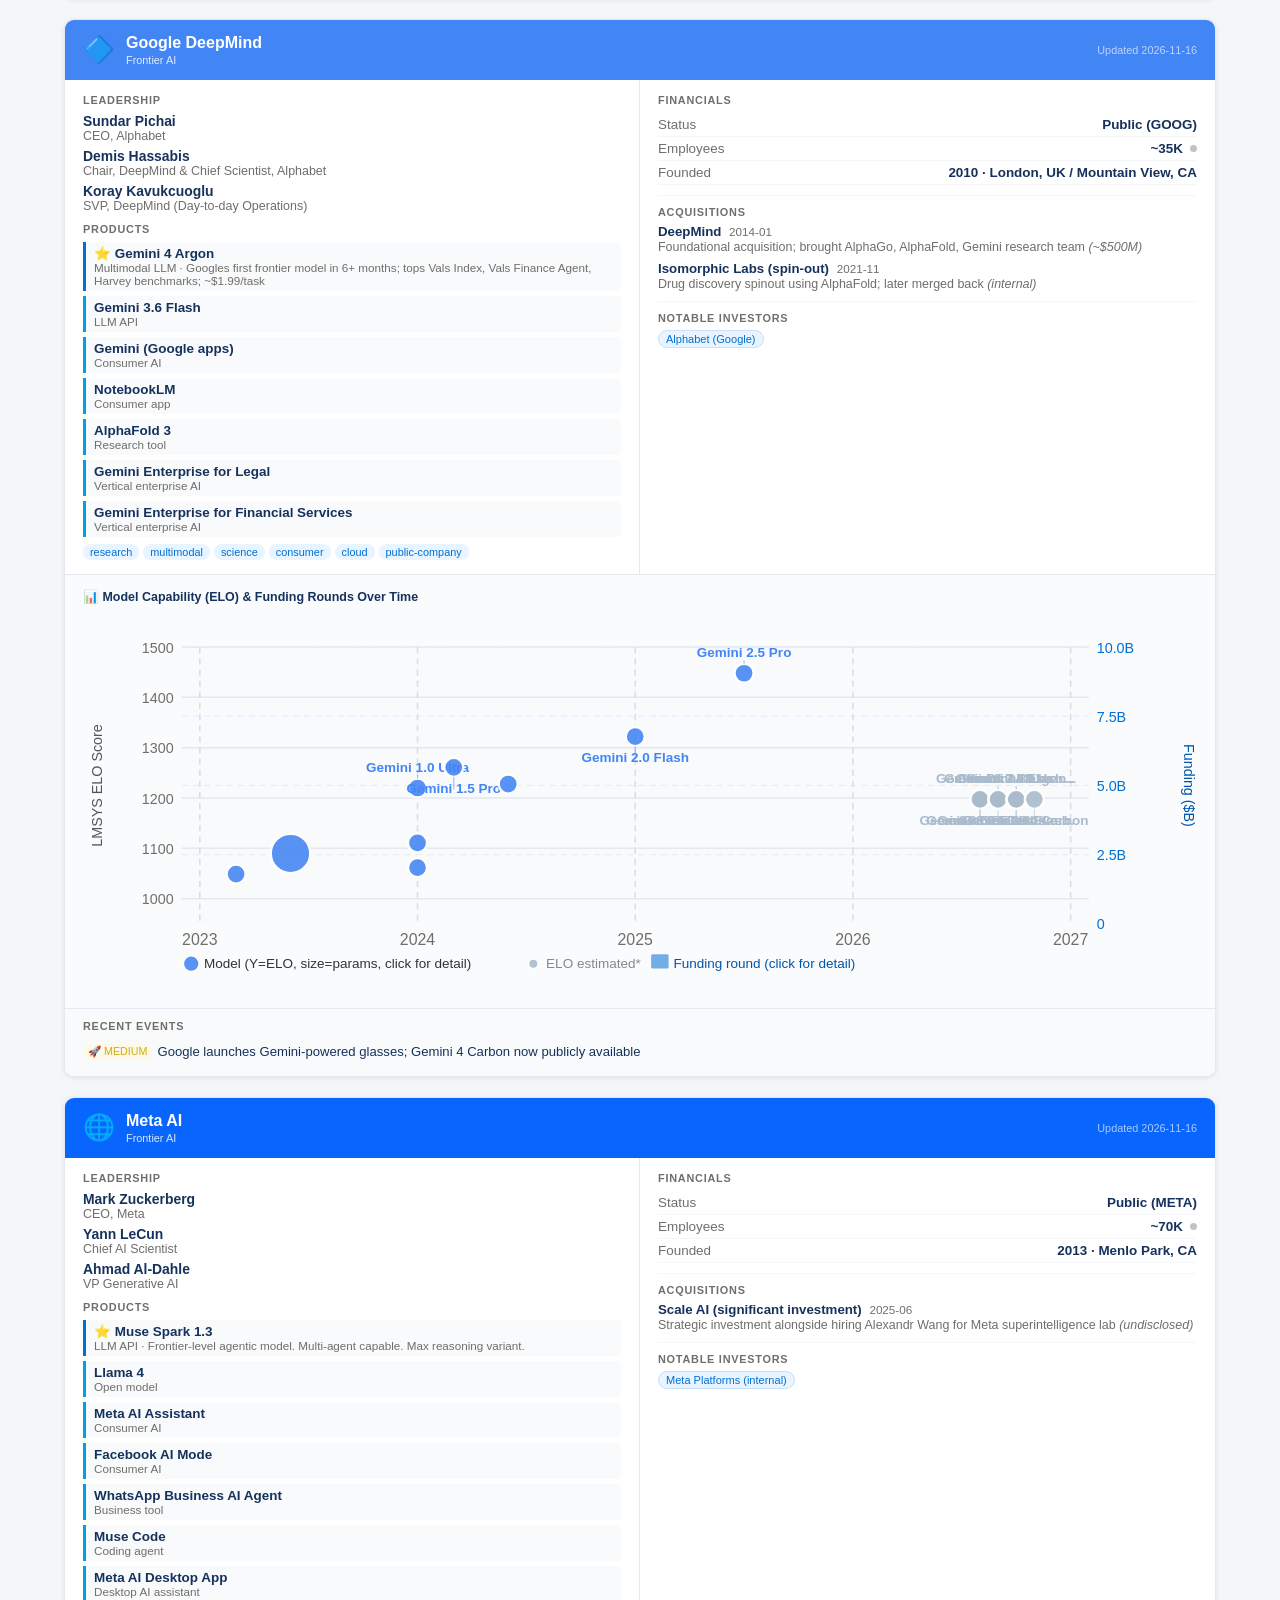
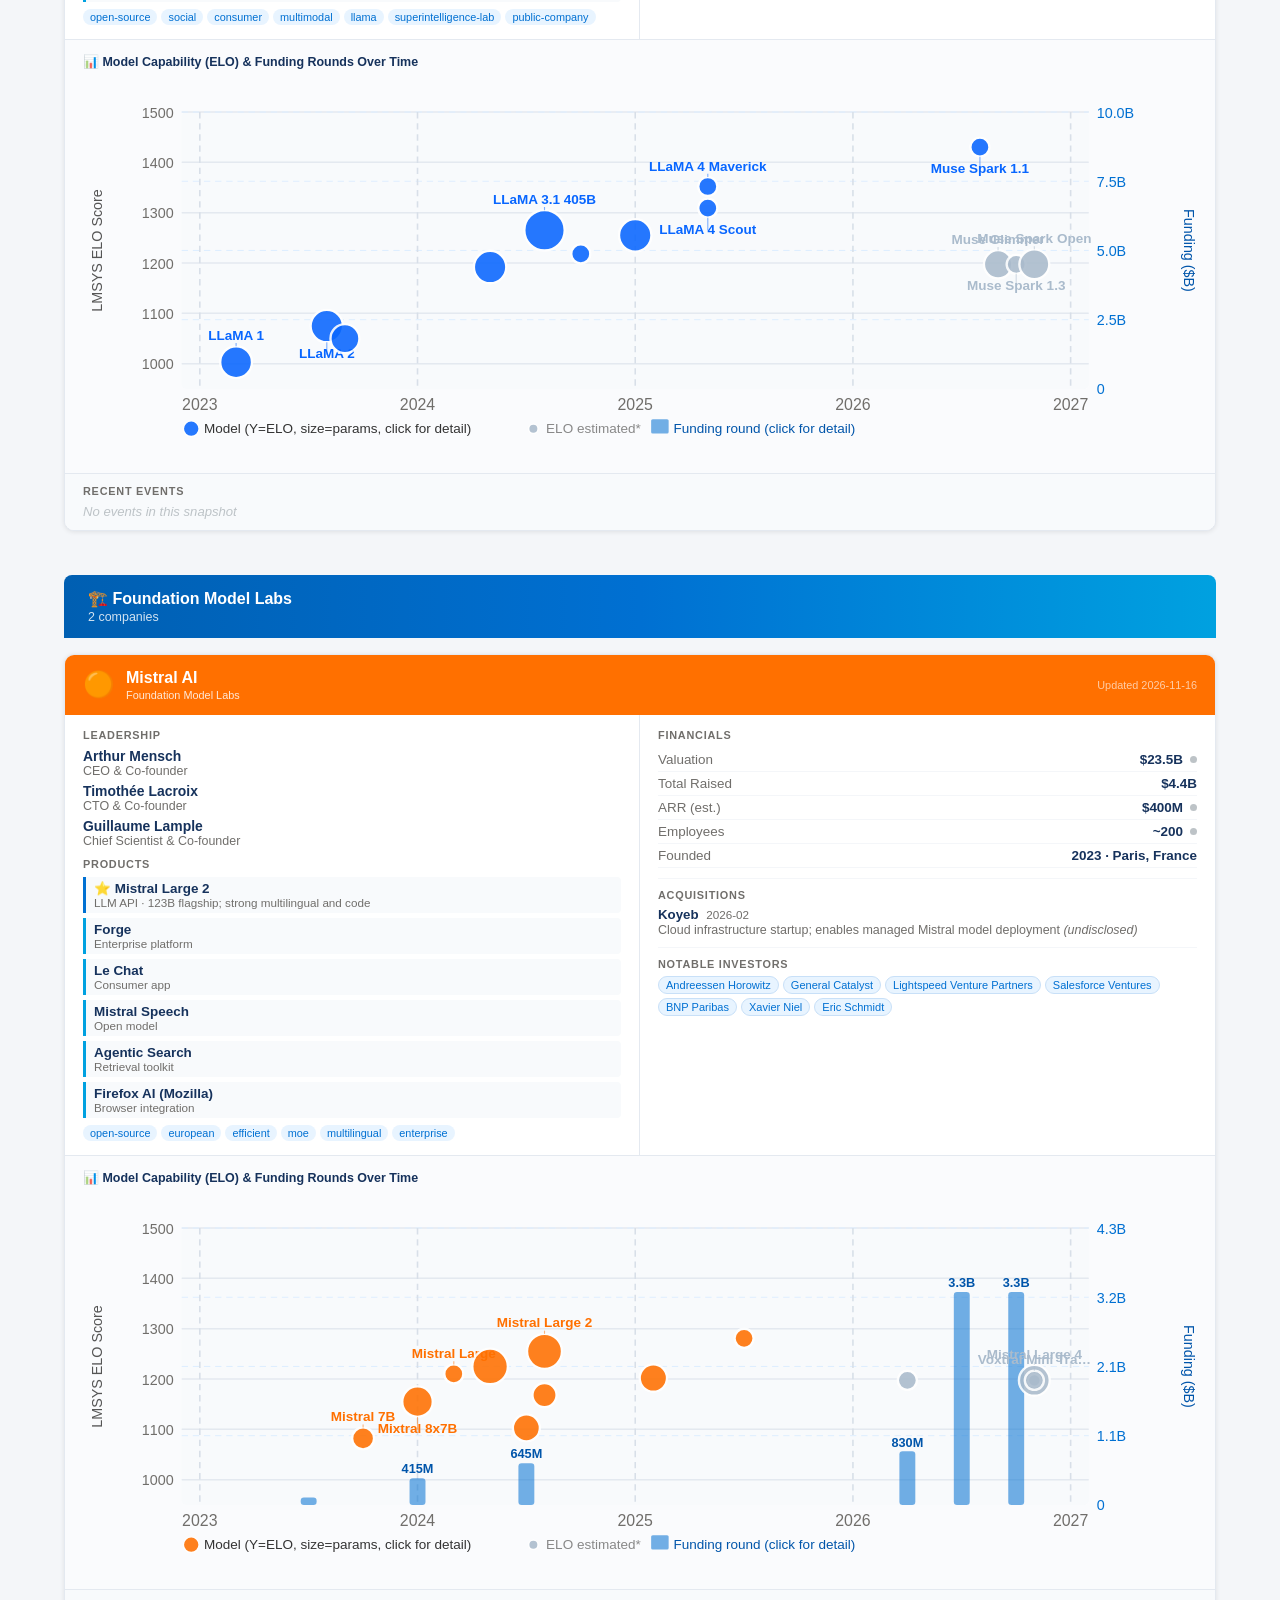
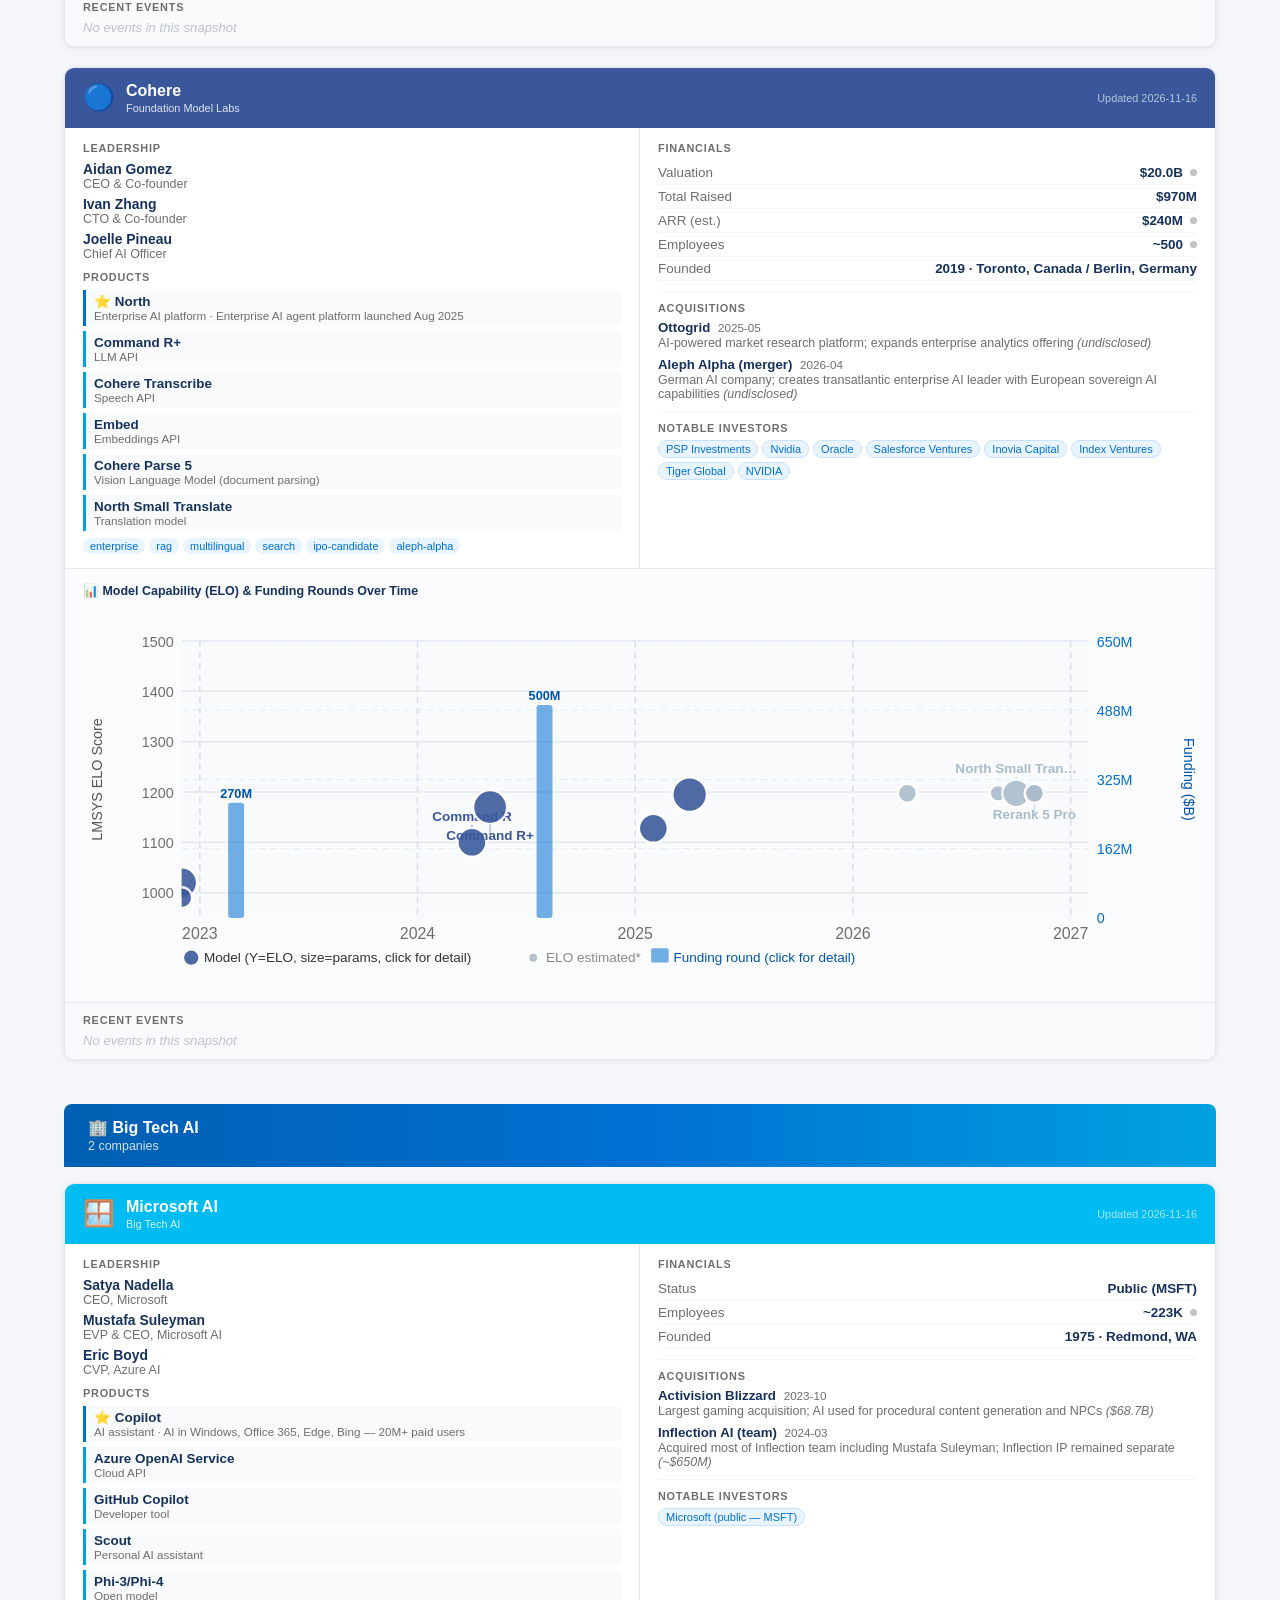
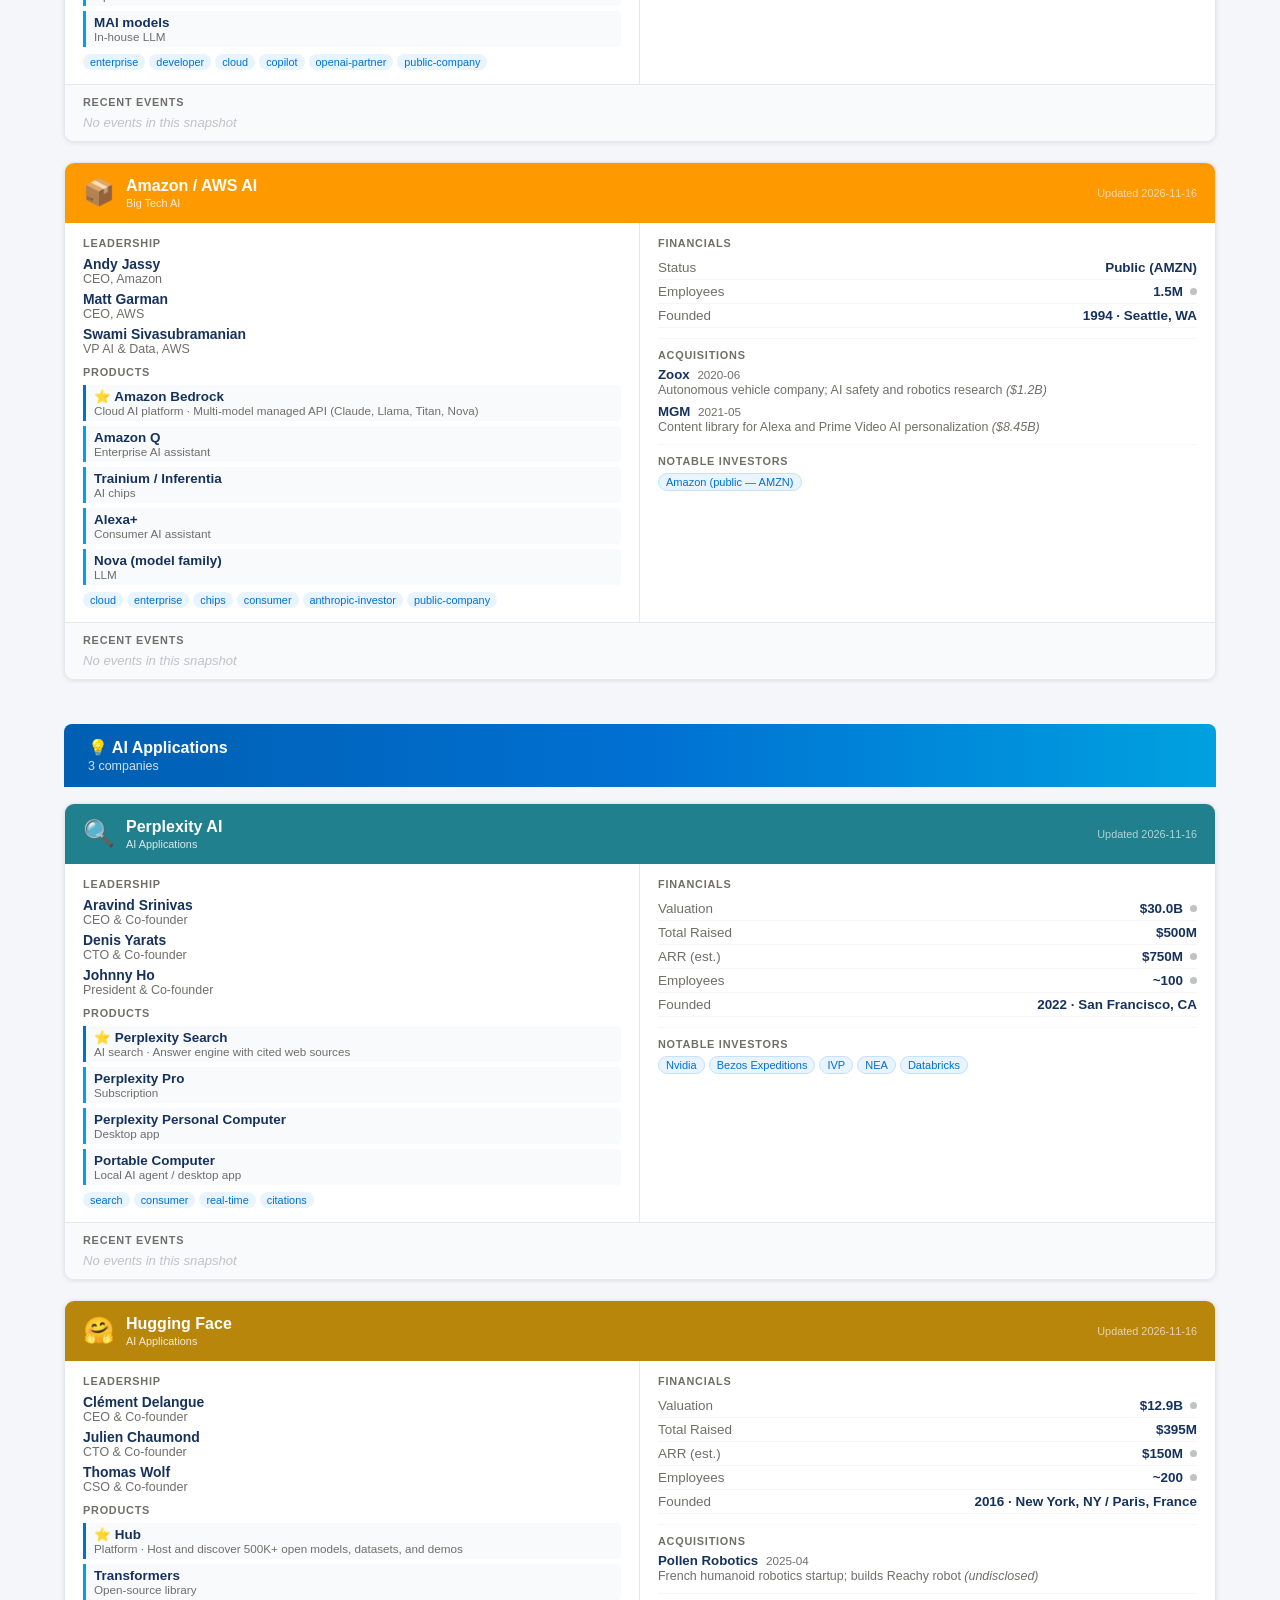
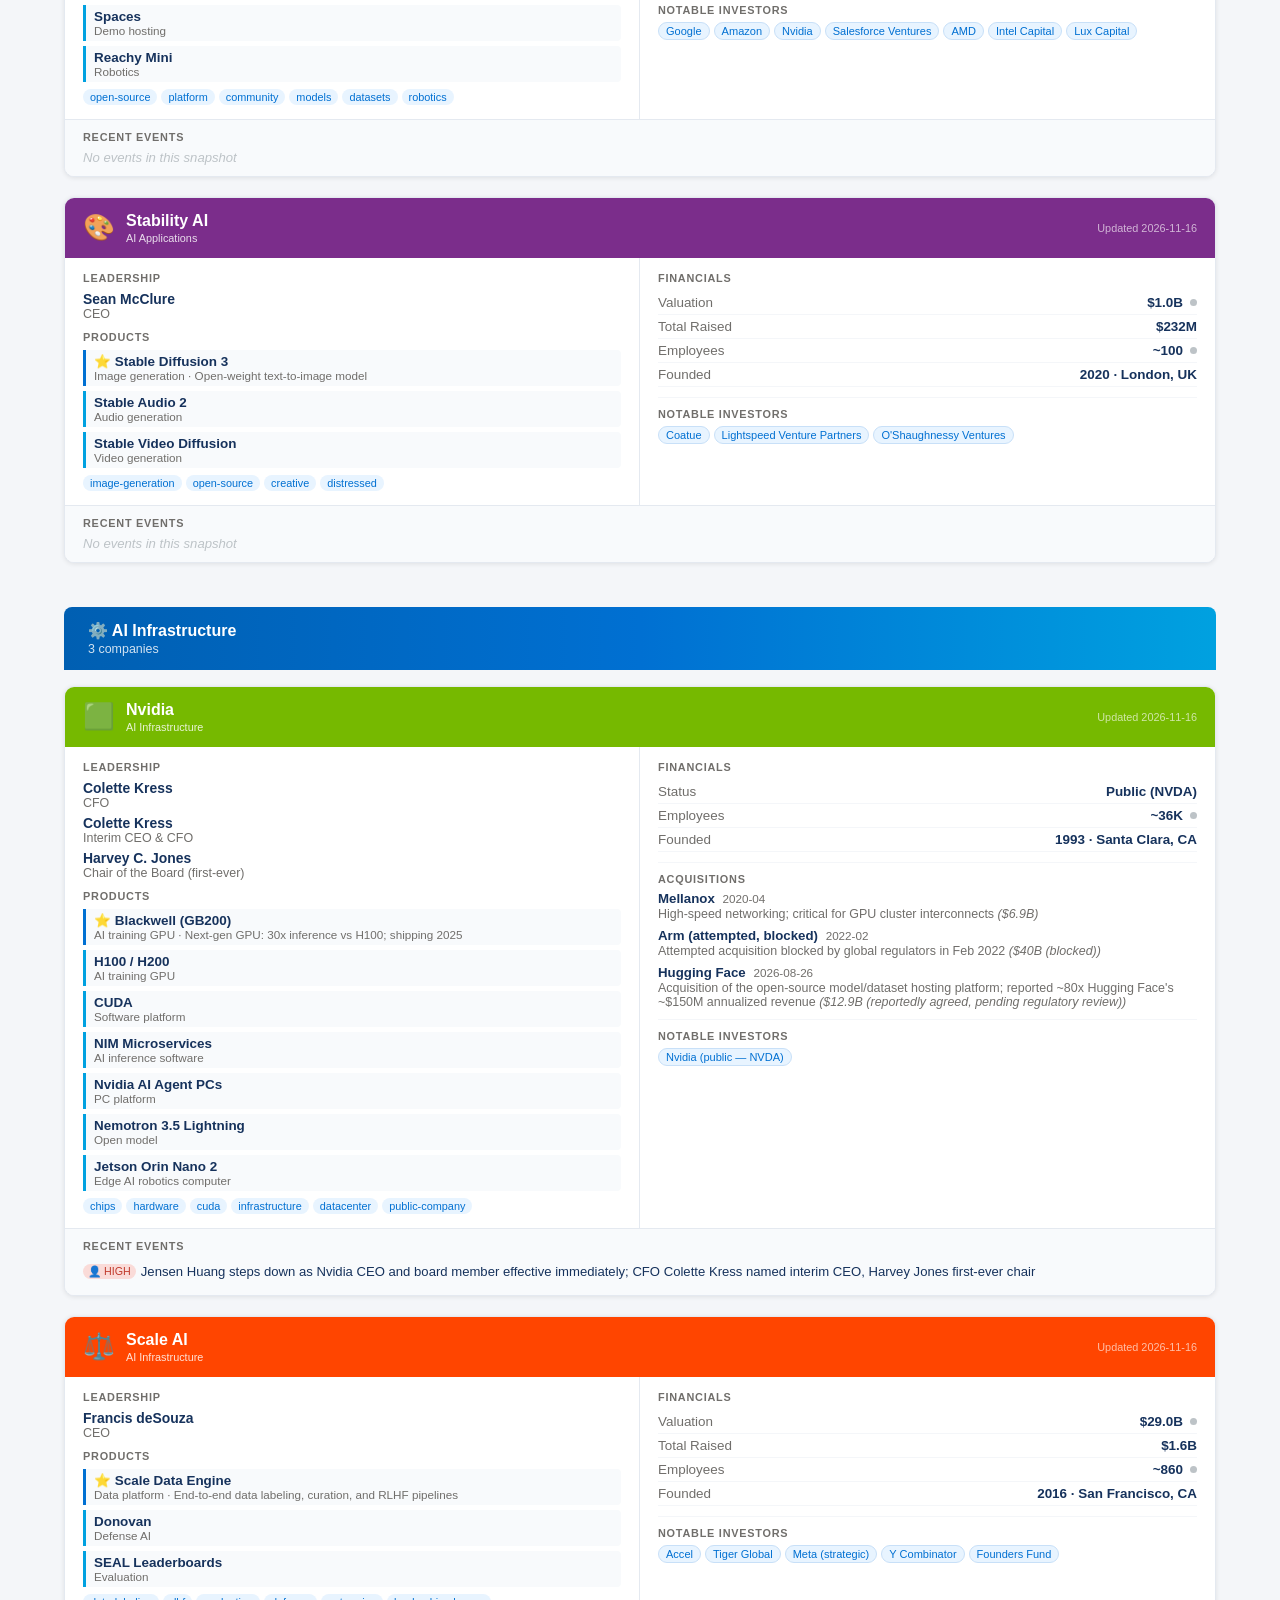
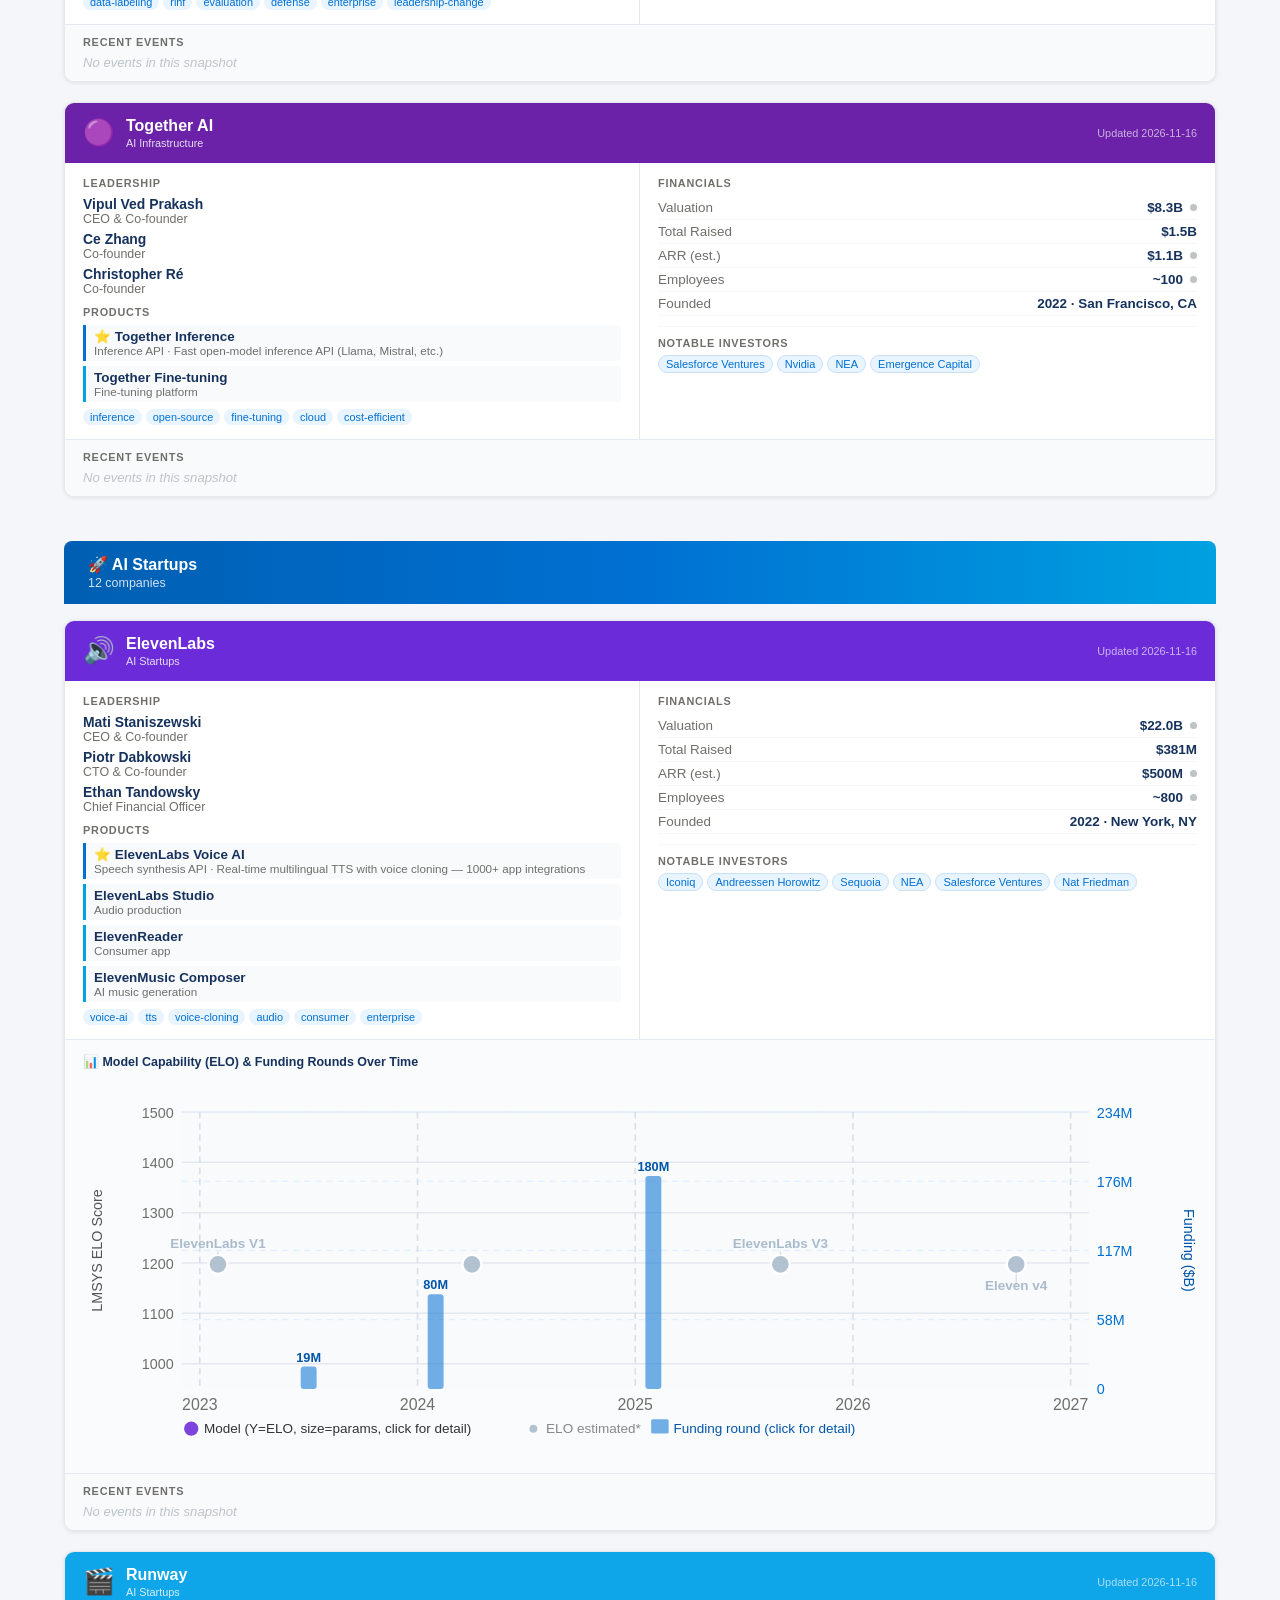
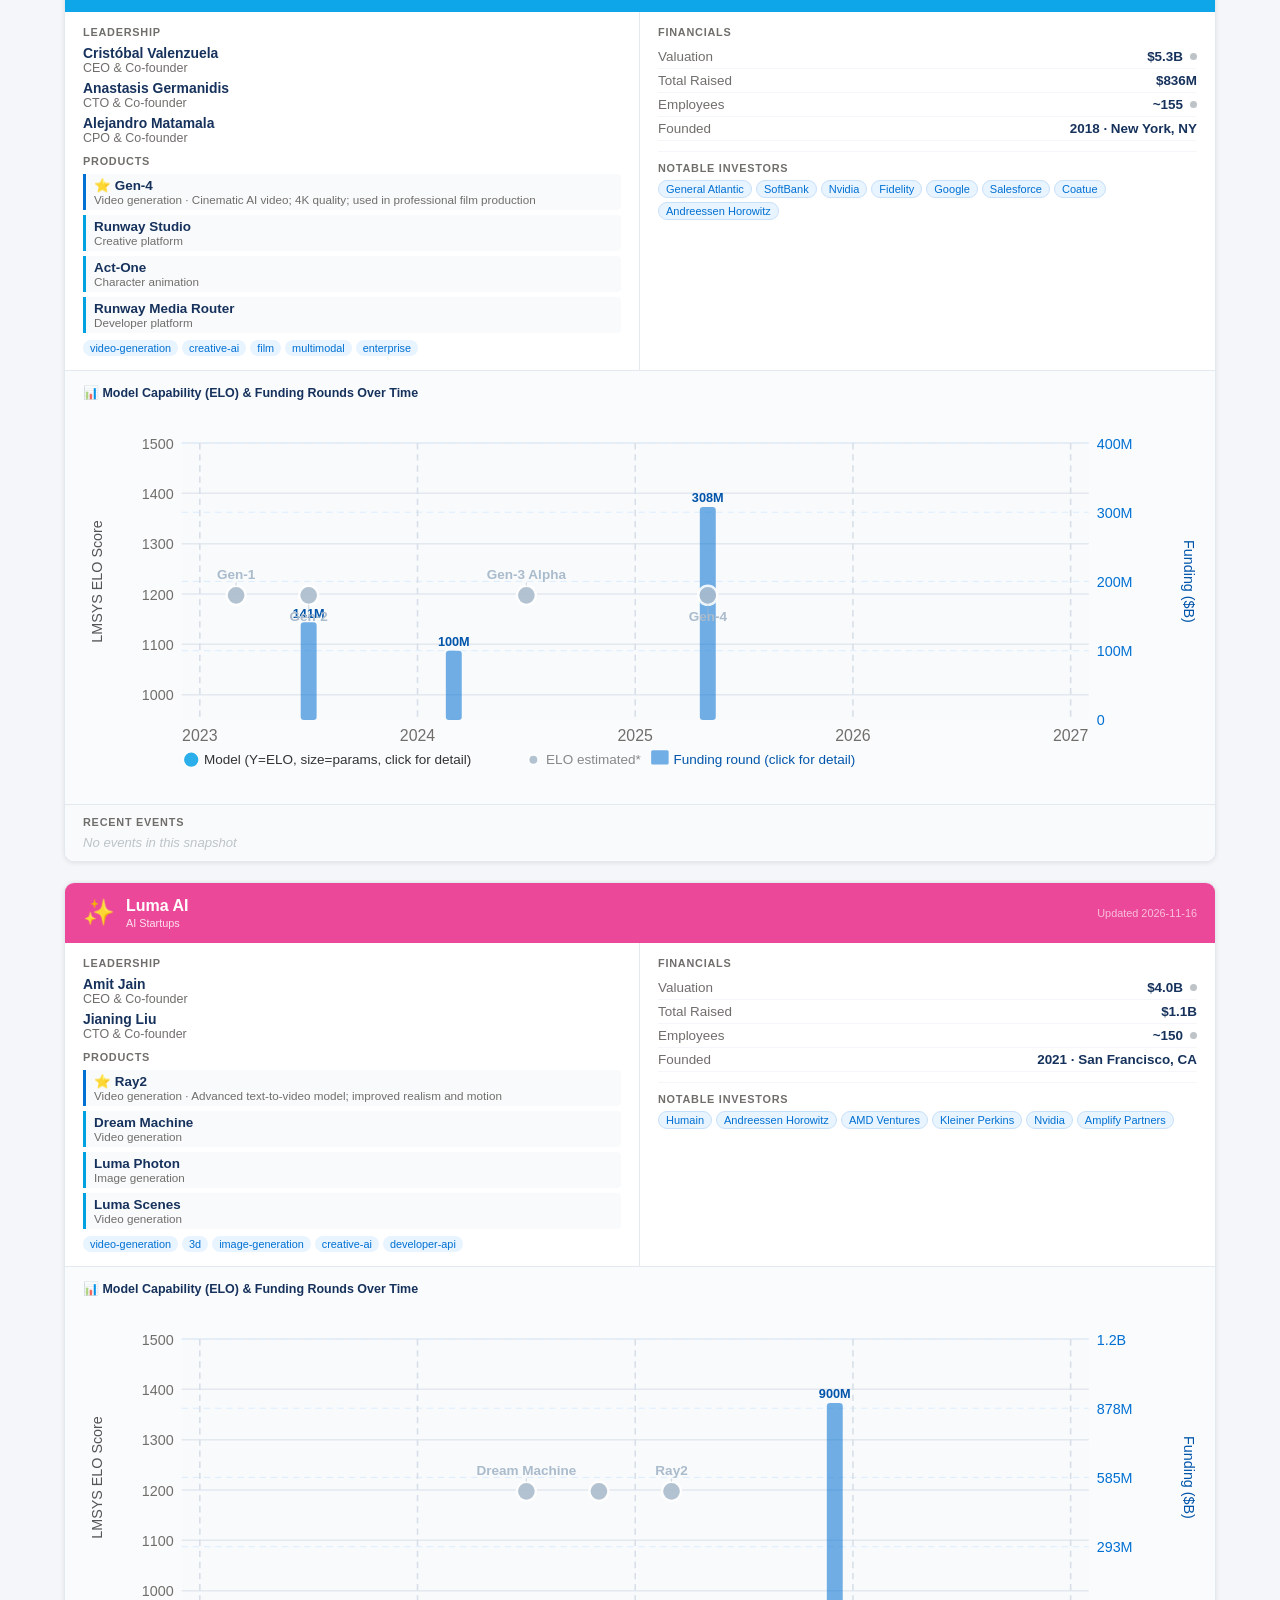
